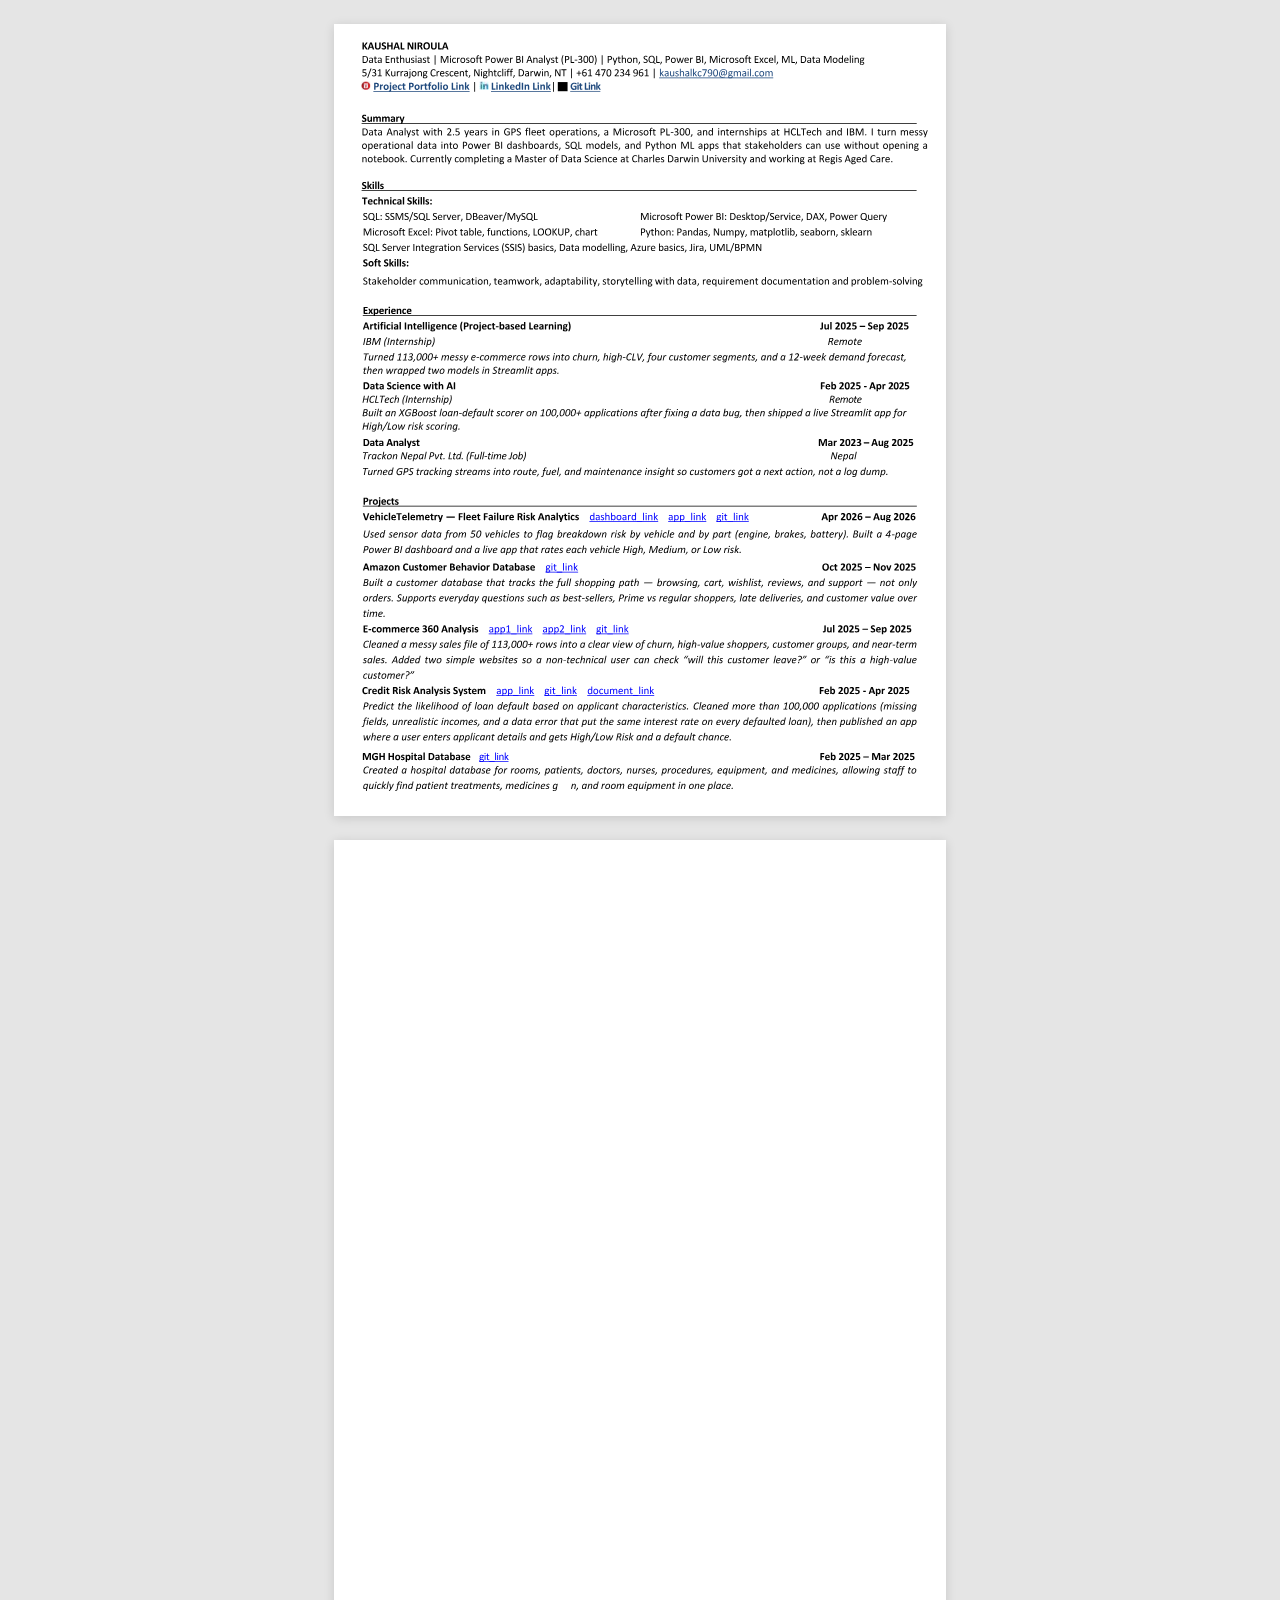
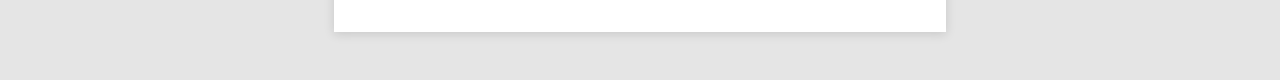
==== resume/index.html @ 9a641e56 "Publish resume as a self-contained HTML page" ====
<!doctype html>
<html lang="en"><head><meta charset="utf-8"><meta name="viewport" content="width=device-width, initial-scale=1"><title>Kaushal Niroula ? Resume</title>
<style>
*{box-sizing:border-box}html,body{margin:0;padding:0}body{background:#e5e5e5}.resume{padding:24px 0}.page{position:relative;width:612px;max-width:100%;margin:0 auto 24px;background:white;box-shadow:0 2px 10px #0002;line-height:0}.page svg{display:block;width:100%;height:auto}.pdf-link{position:absolute;display:block}.pdf-link:focus-visible{outline:2px solid #1367d1;background:#1367d122}
@media(max-width:612px){.resume{padding:0}.page{margin-bottom:12px;box-shadow:none}}
@page{size:letter;margin:0}@media print{body{background:white}.resume{padding:0}.page{width:8.5in;max-width:none;height:11in;margin:0;box-shadow:none;break-after:page;page-break-after:always}.page:last-child{break-after:auto;page-break-after:auto}}
</style></head><body><main class="resume" aria-label="Kaushal Niroula resume"><section class="page" aria-label="Resume page 1"><svg xmlns="http://www.w3.org/2000/svg" xmlns:xlink="http://www.w3.org/1999/xlink" xmlns:inkscape="http://www.inkscape.org/namespaces/inkscape" version="1.1" width="612" height="792" viewBox="0 0 612 792">
<defs>
<clipPath id="p0-clip_1">
<path transform="matrix(1,0,0,-1,0,792)" d="M.00000912 0H612V792H.00000912Z" clip-rule="evenodd"/>
</clipPath>
<path id="p0-font_2_60" d="M.53027346 .019042969C.53027346 .015462239 .52937826 .012288411 .5275879 .009521484 .52579757 .006754557 .5223796 .0044759118 .517334 .0026855469 .5122884 .0008951823 .5053711-.00048828127 .49658204-.0014648438 .48779298-.0024414063 .47672526-.0029296876 .4633789-.0029296876 .44222007-.0029296876 .42700196-.0021158856 .4177246-.00048828127 .40844728 .0011393229 .40177409 .0035807293 .39770509 .0068359377 .39363609 .0100911459 .39046226 .0139973959 .3881836 .018554688L.19726563 .31835938V.018554688C.19726563 .014973958 .19628906 .011881511 .19433594 .009277344 .19238281 .0066731774 .18896485 .0044759118 .18408203 .0026855469 .17919922 .0008951823 .1726888-.00048828127 .16455078-.0014648438 .15641277-.0024414063 .1459961-.0029296876 .13330078-.0029296876 .12093099-.0029296876 .1105957-.0024414063 .10229492-.0014648438 .09399414-.00048828127 .087402347 .0008951823 .08251953 .0026855469 .07763672 .0044759118 .07413737 .0066731774 .072021488 .009277344 .0699056 .011881511 .068847659 .014973958 .068847659 .018554688V.61376956C.068847659 .6173503 .0699056 .6204427 .072021488 .6230469 .07413737 .62565109 .07763672 .6277669 .08251953 .62939456 .087402347 .63102218 .09399414 .6323242 .10229492 .6333008 .1105957 .63427737 .12093099 .6347656 .13330078 .6347656 .1459961 .6347656 .15641277 .63427737 .16455078 .6333008 .1726888 .6323242 .17919922 .63102218 .18408203 .62939456 .18896485 .6277669 .19238281 .62565109 .19433594 .6230469 .19628906 .6204427 .19726563 .6173503 .19726563 .61376956V.34472657L.38232423 .61328127C.38460288 .617513 .38736979 .6210124 .390625 .6237793 .39388023 .6265462 .39811198 .62874349 .4033203 .6303711 .40852867 .6319987 .4152018 .633138 .42333985 .63378909 .43147788 .6344401 .44189454 .6347656 .45458985 .6347656 .4676107 .6347656 .47835288 .63427737 .4868164 .6333008 .49527995 .6323242 .5020345 .63094076 .5070801 .6291504 .5121257 .62736007 .515625 .6251628 .5175781 .6225586 .51953127 .6199544 .5205078 .6170247 .5205078 .61376956 .5205078 .60823568 .51904299 .60253909 .5161133 .5966797 .5131836 .5908203 .5076497 .58154299 .49951173 .56884768L.32617188 .34179688 .5151367 .056152345C.52229818 .04280599 .5266113 .033935548 .5280762 .029541016 .529541 .025146485 .53027346 .021647135 .53027346 .019042969Z"/>
<path id="p0-font_2_4" d="M.5864258 .047851564C.59033206 .036132814 .59277346 .026855469 .59375 .020019532 .59472659 .013183594 .5934245 .008056641 .58984377 .004638672 .586263 .0012207031 .57991537-.0008951823 .5708008-.0017089844 .5616862-.0025227864 .5491536-.0029296876 .5332031-.0029296876 .51660159-.0029296876 .5036621-.0026855469 .49438478-.0021972657 .48510743-.0017089844 .47802735-.0007324219 .47314454 .0007324219 .46826173 .0021972657 .46484376 .004231771 .46289063 .0068359377 .4609375 .0094401049 .4593099 .012858073 .4580078 .017089844L.41552735 .14453125H.17822266L.1381836 .020507813C.13688152 .015950522 .13517253 .012125651 .13305664 .009033203 .13094075 .0059407555 .12752278 .0034993489 .122802738 .0017089844 .11808268-.00008138021 .11140951-.0013020834 .1027832-.001953125 .0941569-.0026041668 .082845058-.0029296876 .068847659-.0029296876 .0538737-.0029296876 .04215495-.0024414063 .033691408-.0014648438 .025227866-.00048828127 .01936849 .0018717448 .016113282 .0056152346 .012858073 .009358724 .01171875 .0146484379 .0126953129 .021484375 .013671875 .028320313 .016113282 .037434896 .020019532 .048828126L.21484375 .609375C.21679688 .6149089 .21907552 .61938479 .22167969 .62280276 .22428386 .6262207 .22843425 .6288249 .23413086 .63061526 .23982747 .6324056 .24772136 .6335449 .2578125 .6340332 .26790367 .6345215 .28125 .6347656 .29785157 .6347656 .31705729 .6347656 .33235679 .6345215 .34375 .6340332 .35514323 .6335449 .36401368 .6324056 .37036134 .63061526 .37670899 .6288249 .38126628 .62613937 .3840332 .6225586 .38680015 .61897787 .38916017 .61409506 .39111329 .60791018L.5864258 .047851564M.29638673 .51168826H.29589845L.20654297 .24316406H.3857422L.29638673 .51168826Z"/>
<path id="p0-font_2_104" d="M.58447268 .23504639C.58447268 .19627889 .57877609 .1615855 .5673828 .13096619 .55598959 .100346889 .5392253 .07444763 .51708987 .053268434 .49495445 .032099409 .4676107 .015975953 .4350586 .0048980715 .4025065-.0061798098 .36507163-.01171875 .3227539-.01171875 .28304038-.01171875 .24739583-.006754557 .21582031 .0031738282 .1842448 .013112386 .15755208 .028177897 .13574219 .04837036 .11393229 .068573 .09724935 .09373983 .08569336 .12387085 .07413737 .15401204 .068359378 .1892802 .068359378 .2296753V.61424258C.068359378 .61749777 .06933594 .6204274 .07128906 .6230316 .07324219 .62564596 .07674154 .6277669 .08178711 .62939456 .08683268 .63102218 .09342448 .6323242 .1015625 .6333008 .10970052 .63427737 .12011719 .6347656 .1328125 .6347656 .1451823 .6347656 .1554362 .63427737 .16357422 .6333008 .17171224 .6323242 .17822266 .63102218 .18310547 .62939456 .18798828 .6277669 .19148763 .62564596 .19360352 .6230316 .1957194 .6204274 .19677735 .61749777 .19677735 .61424258V.24085999C.19677735 .21576436 .1998698 .19401042 .20605469 .17559815 .21223958 .15719605 .22111003 .14196778 .23266602 .12991333 .244222 .11785889 .25805665 .10881551 .27416993 .1027832 .2902832 .09676107 .30826823 .09375 .328125 .09375 .34830729 .09375 .3663737 .096842449 .38232423 .103027347 .39827476 .10922241 .41178385 .118265789 .42285157 .13015747 .43391929 .14204915 .4424642 .15670777 .44848634 .1741333 .45450846 .19156902 .45751954 .21136475 .45751954 .23352051V.61424258C.45751954 .61749777 .4584961 .6204274 .46044923 .6230316 .46240235 .62564596 .4658203 .6277669 .47070313 .62939456 .47558595 .63102218 .48217774 .6323242 .49047853 .6333008 .4987793 .63427737 .50911459 .6347656 .5214844 .6347656 .5338542 .6347656 .5440267 .63427737 .55200198 .6333008 .55997726 .6323242 .56640627 .63102218 .57128909 .62939456 .5761719 .6277669 .57958987 .62564596 .58154299 .6230316 .5834961 .6204274 .58447268 .61749777 .58447268 .61424258V.23504639Z"/>
<path id="p0-font_2_94" d="M.44335938 .18927002C.44335938 .15601604 .43717448 .12683614 .4248047 .10173035 .4124349 .07662455 .39567057 .05567932 .37451173 .038894655 .35335288 .022109986 .32861329 .009475708 .30029298 .0009918213 .27197267-.007481893 .24169922-.01171875 .20947266-.01171875 .18766277-.01171875 .1673991-.0099436449 .14868164-.0063934328 .12996419-.002843221 .11344401 .0014292399 .099121097 .00642395 .08479818 .011428833 .07283529 .01667277 .06323242 .022155762 .05362956 .027638754 .04671224 .03247579 .04248047 .03666687 .0382487 .040868123 .03523763 .046976728 .033447267 .054992677 .031656904 .06300863 .030761719 .074539188 .030761719 .08958435 .030761719 .09972636 .03108724 .10823059 .03173828 .115097049 .032389326 .1219635 .033447267 .12752278 .03491211 .1317749 .036376954 .13602703 .038330079 .13905335 .040771486 .14085388 .04321289 .14265442 .0460612 .14355469 .049316408 .14355469 .0538737 .14355469 .060302736 .14086914 .068603519 .13549805 .0769043 .13012696 .0875651 .124186199 .10058594 .11767578 .11360677 .11116537 .12915039 .10522461 .1472168 .099853519 .1652832 .09448242 .18619792 .091796878 .20996094 .091796878 .22558594 .091796878 .23958333 .093673709 .25195313 .09742737 .2643229 .1011912 .27482096 .10650126 .28344728 .113357547 .29207359 .12021383 .29866538 .1287028 .30322267 .13882447 .30777995 .1489563 .3100586 .16022747 .3100586 .17263794 .3100586 .1869812 .30615235 .19928487 .29833985 .20954895 .29052735 .2198232 .28035484 .22895305 .26782228 .23693848 .2552897 .2449239 .24104817 .25242106 .22509766 .25942994 .20914714 .26644898 .19270833 .27386985 .17578125 .2816925 .15885417 .28951518 .14241536 .29839579 .12646485 .30833436 .11051432 .31828309 .09627279 .33018495 .083740238 .34403993 .07120768 .3578949 .061035158 .37427268 .053222658 .39317323 .045410158 .41208396 .041503908 .43474327 .041503908 .46115113 .041503908 .49147544 .04711914 .51812747 .05834961 .5411072 .06958008 .5640869 .0847168 .58315536 .103759769 .5983124 .122802738 .6134796 .14526367 .6248118 .17114258 .63230898 .19702149 .6398061 .22444661 .6435547 .25341798 .6435547 .26839195 .6435547 .28336589 .64241537 .29833985 .6401367 .3133138 .6378581 .3273112 .6347656 .34033204 .6308594 .35335288 .6269531 .36490885 .6225586 .375 .6176758 .38509117 .61279299 .3917643 .60872396 .39501954 .60546877 .39827476 .60221359 .40047203 .5994415 .40161134 .5971527 .40275065 .5948639 .4037272 .5918376 .40454103 .58807376 .40535484 .5843099 .40592448 .5795644 .40625 .5738373 .40657554 .5681203 .40673829 .5610097 .40673829 .5525055 .40673829 .5430145 .40649415 .5349986 .40600587 .52845767 .40551759 .5219167 .40470378 .5165202 .40356446 .51226809 .40242515 .50801596 .40079753 .50490829 .39868165 .50294497 .39656578 .5009816 .39371745 .5 .39013673 .5 .386556 .5 .38085938 .5022786 .37304688 .50683596 .36523438 .51139327 .3556315 .5163574 .34423829 .5217285 .33284507 .5270996 .31966148 .5319824 .3046875 .53637698 .28971354 .5407715 .27327476 .54296877 .2553711 .54296877 .2413737 .54296877 .22916667 .54126486 .21875 .53785708 .20833333 .5344493 .19962566 .52974447 .19262696 .5237427 .18562825 .51775106 .18041992 .51053878 .17700196 .5021057 .17358399 .4936727 .171875 .48475138 .171875 .4753418 .171875 .46132408 .17569988 .44917808 .18334961 .4389038 .19099935 .42863975 .20125325 .41951499 .21411133 .41152955 .2269694 .4035441 .24153646 .39604188 .2578125 .38902284 .27408854 .38201396 .2906901 .37459819 .3076172 .3667755 .32454429 .35895286 .34114585 .35006715 .35742188 .3401184 .3736979 .33017985 .3881836 .31828309 .4008789 .3044281 .41357423 .29057313 .42382813 .27427165 .43164063 .25552369 .43945313 .23678589 .44335938 .21470134 .44335938 .18927002Z"/>
<path id="p0-font_2_44" d="M.5620117 .017578125C.5620117 .014322917 .5609538 .0113932299 .5588379 .0087890629 .556722 .006184896 .55322268 .0040690104 .54833987 .0024414063 .54345706 .00081380209 .5369466-.00048828127 .5288086-.0014648438 .5206706-.0024414063 .5104167-.0029296876 .49804688-.0029296876 .48535157-.0029296876 .47485353-.0024414063 .46655274-.0014648438 .45825196-.00048828127 .45174156 .00081380209 .44702149 .0024414063 .44230143 .004079183 .43888346 .006200155 .43676759 .008804321 .4346517 .01141866 .43359376 .014353435 .43359376 .017608643V.2734375H.19726563V.017608643C.19726563 .014353435 .19628906 .01141866 .19433594 .008804321 .19238281 .006200155 .18896485 .004079183 .18408203 .0024414063 .17919922 .00081380209 .1726888-.00048828127 .16455078-.0014648438 .15641277-.0024414063 .1459961-.0029296876 .13330078-.0029296876 .12093099-.0029296876 .1105957-.0024414063 .10229492-.0014648438 .09399414-.00048828127 .087402347 .00081380209 .08251953 .0024414063 .07763672 .0040690104 .07413737 .006184896 .072021488 .0087890629 .0699056 .0113932299 .068847659 .014322917 .068847659 .017578125V.6142578C.068847659 .617513 .0699056 .6204427 .072021488 .6230469 .07413737 .62565109 .07763672 .6277669 .08251953 .62939456 .087402347 .63102218 .09399414 .6323242 .10229492 .6333008 .1105957 .63427737 .12093099 .6347656 .13330078 .6347656 .1459961 .6347656 .15641277 .63427737 .16455078 .6333008 .1726888 .6323242 .17919922 .63102218 .18408203 .62939456 .18896485 .6277771 .19238281 .6256663 .19433594 .62306216 .19628906 .62046816 .19726563 .61754867 .19726563 .6143036V.3828125H.43359376V.6143036C.43359376 .61754867 .4346517 .62046816 .43676759 .62306216 .43888346 .6256663 .44230143 .6277771 .44702149 .62939456 .45174156 .63102218 .45825196 .6323242 .46655274 .6333008 .47485353 .63427737 .48535157 .6347656 .49804688 .6347656 .5104167 .6347656 .5206706 .63427737 .5288086 .6333008 .5369466 .6323242 .54345706 .63102218 .54833987 .62939456 .55322268 .6277669 .556722 .62565109 .5588379 .6230469 .5609538 .6204427 .5620117 .617513 .5620117 .6142578V.017578125Z"/>
<path id="p0-font_2_62" d="M.41601563 .053955079C.41601563 .04414876 .41560874 .035893758 .41479493 .029190064 .4139811 .022486369 .4127604 .016927084 .4111328 .012512207 .40950523 .008097331 .4074707 .0049082438 .4050293 .0029449464 .4025879 .0009816488 .3997396 0 .39648438 0H.106933597C.096191409 0 .0871582 .0031738282 .079833988 .009521484 .072509769 .01586914 .068847659 .026204428 .068847659 .040527345V.6142578C.068847659 .617513 .0699056 .6204427 .072021488 .6230469 .07413737 .62565109 .07763672 .6277669 .08251953 .62939456 .087402347 .63102218 .09399414 .6323242 .10229492 .6333008 .1105957 .63427737 .12093099 .6347656 .13330078 .6347656 .1459961 .6347656 .15641277 .63427737 .16455078 .6333008 .1726888 .6323242 .17919922 .63102218 .18408203 .62939456 .18896485 .6277669 .19246419 .62565109 .19458008 .6230469 .19669597 .6204529 .1977539 .61752828 .1977539 .6142731V.10644531H.39648438C.3997396 .10644531 .4025879 .105545047 .4050293 .10374451 .4074707 .10194397 .40950523 .09899902 .4111328 .09490967 .4127604 .09083048 .4139811 .08543905 .41479493 .07873535 .41560874 .072031658 .41601563 .06377157 .41601563 .053955079Z"/>
<path id="p0-font_2_3" d=""/>
<path id="p0-font_2_69" d="M.58984377 .044921876C.58984377 .037434896 .5885417 .030761719 .5859375 .024902344 .5833333 .019042969 .579834 .014160156 .57543948 .010253906 .5710449 .0063476564 .5658366 .0034993489 .55981448 .0017089844 .5537923-.00008138021 .5476888-.0009765625 .5415039-.0009765625H.4868164C.4754232-.0009765625 .46557618 .00016276042 .4572754 .0024414063 .4489746 .0047200524 .44132487 .008870442 .43432618 .014892578 .42732749 .020914713 .4205729 .029052735 .4140625 .03930664 .4075521 .049560548 .40022788 .06280009 .39208985 .07902527L.23486328 .3741455C.2257487 .39170329 .21647136 .41064454 .20703125 .43096925 .19759114 .45129396 .18912761 .47104899 .18164063 .49023438H.18066406C.18196614 .46681724 .1829427 .44348146 .18359375 .42022706 .1842448 .39698283 .18457031 .3730011 .18457031 .34828187V.018051148C.18457031 .014795939 .18367513 .011866252 .18188477 .009262085 .1800944 .0066579186 .17700196 .004460653 .17260742 .002670288 .16821289 .000890096 .16227214-.00048828127 .15478516-.0014648438 .14729817-.0024414063 .13769531-.0029296876 .12597656-.0029296876 .114583339-.0029296876 .10514323-.0024414063 .09765625-.0014648438 .09016927-.00048828127 .0843099 .0008951823 .080078128 .0026855469 .07584635 .0044759118 .072916667 .0066731774 .07128906 .009277344 .06966146 .011881511 .068847659 .014811198 .068847659 .018066407V.5859375C.068847659 .601237 .07332357 .6127116 .08227539 .6203613 .09122721 .62801107 .10221354 .63183596 .115234378 .63183596H.18408203C.19645183 .63183596 .20686849 .630778 .21533203 .6286621 .22379558 .6265462 .23136394 .6230469 .23803711 .61816409 .24471028 .61328127 .25097657 .6065267 .25683595 .5979004 .2626953 .5892741 .26871745 .57863876 .27490235 .56599429L.39794923 .33528138C.4051107 .32129417 .41219078 .30755107 .41918946 .29405213 .42618815 .28056336 .43294273 .2670695 .43945313 .25357057 .44596354 .24008179 .4523112 .22683208 .4584961 .21382141 .464681 .20082093 .47070313 .18781536 .4765625 .17480469H.47705079C.47607423 .1975708 .4753418 .2213084 .47485353 .24601746 .47436524 .27072654 .4741211 .29430137 .4741211 .31674195V.6128082C.4741211 .6160634 .47509767 .6189931 .47705079 .6215973 .4790039 .6242015 .48225913 .62647506 .4868164 .62841799 .4913737 .6303711 .49739585 .6317546 .5048828 .63256838 .5123698 .63338217 .52197268 .63378909 .5336914 .63378909 .5447591 .63378909 .55403646 .63338217 .56152346 .63256838 .56901046 .6317546 .5747884 .6303711 .5788574 .62841799 .58292648 .62646487 .5857747 .6241862 .58740237 .62158206 .58902999 .61897787 .58984377 .61604818 .58984377 .61279299V.044921876Z"/>
<path id="p0-font_2_47" d="M.1977539 .017578125C.1977539 .014322917 .19669597 .0113932299 .19458008 .0087890629 .19246419 .006184896 .18896485 .0040690104 .18408203 .0024414063 .17919922 .00081380209 .1726888-.00048828127 .16455078-.0014648438 .15641277-.0024414063 .1459961-.0029296876 .13330078-.0029296876 .12093099-.0029296876 .1105957-.0024414063 .10229492-.0014648438 .09399414-.00048828127 .087402347 .00081380209 .08251953 .0024414063 .07763672 .0040690104 .07413737 .006184896 .072021488 .0087890629 .0699056 .0113932299 .068847659 .014322917 .068847659 .017578125V.6142578C.068847659 .617513 .0699056 .6204427 .072021488 .6230469 .07413737 .62565109 .0777181 .6277669 .08276367 .62939456 .08780924 .63102218 .09440104 .6323242 .10253906 .6333008 .110677089 .63427737 .12093099 .6347656 .13330078 .6347656 .1459961 .6347656 .15641277 .63427737 .16455078 .6333008 .1726888 .6323242 .17919922 .63102218 .18408203 .62939456 .18896485 .6277669 .19246419 .62565109 .19458008 .6230469 .19669597 .6204427 .1977539 .617513 .1977539 .6142578V.017578125Z"/>
<path id="p0-font_2_90" d="M.53759768 .016586304C.53759768 .013005574 .5369466 .009994507 .53564456 .0075531008 .53434249 .0051218669 .53125 .003092448 .5263672 .0014648438 .5214844-.00016276042 .51432296-.0013020834 .5048828-.001953125 .49544273-.0026041668 .48258464-.0029296876 .4663086-.0029296876 .45263673-.0029296876 .44173179-.0026041668 .43359376-.001953125 .42545573-.0013020834 .4190267-.00008646647 .41430665 .0016937256 .40958659 .00348409 .40625 .00575765 .40429688 .008514404 .40234376 .011281331 .40071617 .014612834 .39941407 .018508912L.34277345 .1593628C.3359375 .17528279 .3292643 .18941753 .3227539 .20176697 .3162435 .21411641 .30900065 .22443135 .3010254 .23271179 .29305015 .2410024 .28385417 .2472585 .2734375 .2514801 .26302085 .2557017 .25097657 .2578125 .23730469 .2578125H.19726563V.017532349C.19726563 .0142873129 .19620769 .011362712 .1940918 .008758545 .1919759 .006164551 .18847656 .0040537517 .18359375 .0024261475 .17871094 .0008087158 .17220052-.00048828127 .1640625-.0014648438 .15592449-.0024414063 .14550781-.0029296876 .1328125-.0029296876 .12044271-.0029296876 .11010742-.0024414063 .10180664-.0014648438 .09350586-.00048828127 .08691406 .00081380209 .08203125 .0024414063 .07714844 .0040690104 .07373047 .006184896 .071777347 .0087890629 .06982422 .0113932299 .068847659 .014322917 .068847659 .017578125V.5913086C.068847659 .60563156 .072509769 .6159668 .079833988 .62231448 .0871582 .6286621 .096191409 .63183596 .106933597 .63183596H.2705078C.28710938 .63183596 .30078126 .63151046 .31152345 .6308594 .32226563 .6302083 .33203126 .62939456 .3408203 .62841799 .36621095 .6248271 .38907878 .618632 .40942384 .60983279 .4297689 .6010437 .44702149 .5895589 .46118165 .5753784 .4753418 .56120809 .48616538 .5444285 .49365235 .5250397 .50113937 .505661 .5048828 .48342896 .5048828 .4583435 .5048828 .4371643 .50219729 .41785685 .49682618 .40042115 .49145509 .3829956 .4835612 .36743675 .47314454 .3537445 .46272788 .34006248 .44986979 .32817079 .4345703 .31806947 .41927085 .3079783 .40185548 .2998352 .38232423 .29364015 .3917643 .28908286 .40063478 .28355409 .40893556 .27705384 .41723634 .2705536 .42504884 .2626699 .43237306 .2534027 .43969728 .24413555 .4466146 .23356629 .453125 .22169495 .4596354 .20982361 .46598307 .19641114 .47216798 .18145752L.5253906 .05706787C.53027346 .044708253 .5335286 .035680135 .53515627 .02998352 .5367839 .02429708 .53759768 .019831339 .53759768 .016586304M.3720703 .44506837C.3720703 .46584068 .36735026 .48336793 .35791017 .49765016 .34847007 .51194259 .3330078 .52200827 .31152345 .5278473 .30501304 .5294749 .29760743 .5307719 .28930665 .5317383 .28100587 .53271487 .26953126 .5332031 .2548828 .5332031H.19726563V.3544922H.2626953C.28092448 .3544922 .296875 .35668437 .31054688 .36106874 .32421876 .3654531 .33561198 .37161765 .34472657 .37956239 .35384117 .3875173 .3606771 .39701335 .36523438 .40805055 .36979167 .41908775 .3720703 .431427 .3720703 .44506837Z"/>
<path id="p0-font_2_75" d="M.63720706 .32325746C.63720706 .2707672 .6306966 .223821 .6176758 .18241883 .60465499 .14101665 .58528646 .105885829 .5595703 .07702637 .5338542 .048177083 .5020345 .02617391 .46411134 .011016846 .42618815-.0041402184 .38232423-.01171875 .33251954-.01171875 .28336589-.01171875 .24047852-.005279541 .20385742 .007598877 .16723633 .020477295 .13671875 .04012044 .11230469 .06652832 .087890628 .092936199 .06958008 .12651062 .057373048 .16725159 .045166017 .20800273 .0390625 .2562561 .0390625 .31201173 .0390625 .3631897 .045572919 .40923564 .05859375 .45014955 .071614589 .49106346 .09098307 .52586367 .11669922 .5545502 .14241536 .5832469 .17423503 .6052551 .2121582 .62057498 .2500814 .6358948 .29410807 .6435547 .34423829 .6435547 .39208985 .6435547 .43432618 .63719686 .47094728 .6244812 .50756838 .61176559 .5381673 .5922038 .56274417 .5657959 .587321 .5393982 .6058757 .50606796 .6184082 .46580506 .63094076 .4255422 .63720706 .37802635 .63720706 .32325746M.5024414 .3166504C.5024414 .3498942 .49983726 .38012187 .4946289 .40733338 .48942057 .4345449 .48055015 .45784507 .46801759 .4772339 .45548503 .4966227 .4388021 .51161196 .41796876 .52220156 .3971354 .53279116 .37109376 .53808596 .33984376 .53808596 .30826823 .53808596 .28190104 .532135 .2607422 .52023318 .23958333 .5083415 .22249349 .49245707 .20947266 .47257997 .19645183 .45270286 .18725586 .42948405 .18188477 .40292359 .17651367 .37636314 .17382813 .34825645 .17382813 .31860353 .17382813 .28405763 .1764323 .25301615 .18164063 .22547913 .18684896 .1979421 .19563802 .17439778 .20800781 .15484619 .22037761 .1352946 .23697917 .12038676 .2578125 .11012268 .27864585 .099858608 .30485026 .09472656 .33642579 .09472656 .3680013 .09472656 .3943685 .100591029 .41552735 .11231995 .4366862 .124059047 .45377604 .1400299 .46679688 .16023255 .47981773 .18043518 .48901368 .20397949 .49438478 .23086548 .49975587 .25775147 .5024414 .28634645 .5024414 .3166504Z"/>
<clipPath id="p0-clip_3">
<path transform="matrix(1,0,0,-1,0,792)" d="M.00000912 0H612V792H.00000912Z" clip-rule="evenodd"/>
</clipPath>
<path id="p0-font_4_3" d=""/>
<clipPath id="p0-clip_5">
<path transform="matrix(1,0,0,-1,0,792)" d="M.00000912 0H612V792H.00000912Z" clip-rule="evenodd"/>
</clipPath>
<path id="p0-font_4_24" d="M.5698242 .3251953C.5698242 .2705078 .5628255 .22273763 .5488281 .18188477 .53483077 .1410319 .5144043 .107177738 .48754884 .080322269 .46069337 .053466798 .42773438 .033365888 .38867188 .020019532 .34960938 .0066731774 .3030599 0 .24902344 0H.115234378C.1077474 0 .10066732 .0025227864 .09399414 .0075683596 .08732096 .012613933 .083984378 .021484375 .083984378 .034179689V.59765627C.083984378 .61035159 .08732096 .619222 .09399414 .6242676 .10066732 .6293132 .1077474 .63183596 .115234378 .63183596H.25830079C.31298829 .63183596 .35921226 .62475588 .39697267 .6105957 .43473307 .59643557 .46638999 .5760905 .49194337 .54956057 .51749679 .5230306 .53686526 .4908854 .5500488 .453125 .5632324 .4153646 .5698242 .37272135 .5698242 .3251953M.4814453 .32177735C.4814453 .35595704 .47721354 .3877767 .46875 .41723634 .46028648 .44669596 .44702149 .47216798 .42895509 .49365235 .41088868 .5151367 .38802085 .53190109 .36035157 .5439453 .33268229 .55598959 .29703776 .5620117 .25341798 .5620117H.16796875V.0703125H.25439454C.29475913 .0703125 .32877604 .07535807 .3564453 .08544922 .3841146 .09554037 .40722657 .1110026 .42578126 .13183594 .44433595 .15266927 .45825196 .17879232 .4675293 .21020508 .47680665 .24161785 .4814453 .2788086 .4814453 .32177735Z"/>
<path id="p0-font_4_258" d="M.40576173 .01171875C.40576173 .0078125 .40445964 .0048828127 .40185548 .0029296876 .3992513 .0009765625 .39567057-.00048828127 .39111329-.0014648438 .386556-.0024414063 .3798828-.0029296876 .37109376-.0029296876 .36263023-.0029296876 .35587565-.0024414063 .35083009-.0014648438 .34578453-.00048828127 .3421224 .0009765625 .33984376 .0029296876 .3375651 .0048828127 .33642579 .0078125 .33642579 .01171875V.055664064C.31722007 .03515625 .29581706 .01912435 .2722168 .0075683596 .24861653-.0039876305 .22363281-.009765625 .19726563-.009765625 .17415364-.009765625 .15323894-.0067443849 .13452149-.0007019043 .11580404 .005340576 .099853519 .014078776 .08666992 .025512696 .07348633 .036946615 .06323242 .050989789 .055908204 .06764221 .048583986 .08430481 .044921876 .103256229 .044921876 .12449646 .044921876 .14931743 .04996745 .170873 .060058595 .18916321 .07014974 .20746358 .084635417 .22265625 .103515628 .23474121 .122395839 .24682617 .14550781 .2558899 .17285156 .26193238 .20019531 .26797486 .23095703 .2709961 .26513673 .2709961H.3256836V.3050537C.3256836 .32191978 .32389323 .33683778 .3203125 .34980775 .31673179 .36278788 .31095378 .37357585 .30297853 .38217164 .29500328 .39076744 .28466798 .3972524 .27197267 .4016266 .25927735 .40601097 .24365235 .40820313 .22509766 .40820313 .20524089 .40820313 .18741863 .40586854 .17163086 .40119935 .1558431 .39653016 .14200847 .39137779 .13012696 .3857422 .118245448 .3801066 .108317058 .37495423 .1003418 .37028504 .09236654 .36561585 .08642578 .36328126 .08251953 .36328126 .07991537 .36328126 .07763672 .36393229 .075683597 .36523438 .07373047 .36653648 .072021488 .3684896 .07055664 .37109376 .0690918 .3736979 .06803385 .37703453 .06738281 .38110353 .06673177 .38517253 .06640625 .38964845 .06640625 .39453126 .06640625 .40266929 .066975917 .4090983 .068115238 .41381837 .069254558 .41853843 .072021488 .4230143 .076416019 .4272461 .08081055 .43147788 .088378909 .43640647 .099121097 .44203187 .10986328 .44766746 .12223307 .45281474 .13623047 .45747376 .15022786 .46213279 .16552735 .46598817 .1821289 .46903993 .19873047 .47210185 .2154948 .4736328 .23242188 .4736328 .2639974 .4736328 .29085288 .4700521 .31298829 .46289063 .3351237 .45572917 .35302735 .4452311 .36669923 .43139649 .3803711 .41756187 .39029948 .40039063 .39648438 .3798828 .40266929 .359375 .40576173 .33544923 .40576173 .30810548V.01171875M.3256836 .21289063H.25683595C.23470052 .21289063 .2154948 .21100362 .19921875 .20722962 .1829427 .20346578 .1694336 .19790142 .1586914 .1905365 .14794922 .18317159 .14005535 .17432659 .13500977 .16400147 .12996419 .15368653 .1274414 .14181519 .1274414 .12838745 .1274414 .10545858 .13468425 .08719889 .14916992 .0736084 .1636556 .060017904 .18391927 .053222658 .20996094 .053222658 .2311198 .053222658 .25073243 .058624269 .26879884 .06942749 .28686524 .08024088 .3058268 .09678141 .3256836 .11904907V.21289063Z"/>
<path id="p0-font_4_410" d="M.30322267 .043945314C.30322267 .034505208 .30257163 .027018229 .30126954 .021484375 .29996745 .015950522 .2980143 .011881511 .29541017 .009277344 .292806 .0066731774 .28889976 .004231771 .2836914 .001953125 .27848307-.00032552085 .27254234-.0021972657 .26586915-.0036621094 .25919596-.005126953 .25211589-.0063476564 .2446289-.0073242189 .23714192-.008300781 .22965496-.0087890629 .22216797-.0087890629 .19938152-.0087890629 .17985027-.0057729089 .16357422 .0002593994 .14729817 .00630188 .13395183 .0154418949 .123535159 .027679444 .11311849 .039916994 .10555013 .055414838 .10083008 .07417297 .09611002 .092931117 .09375 .11503601 .09375 .14048767V.39794923H.032226564C.02734375 .39794923 .0234375 .40055339 .020507813 .40576173 .017578125 .41097007 .016113282 .4194336 .016113282 .43115235 .016113282 .43733726 .016520182 .44254557 .017333985 .44677735 .018147788 .45100913 .019205729 .45450846 .020507813 .4572754 .021809897 .46004234 .02351888 .46199546 .025634766 .46313478 .02775065 .46427409 .030110678 .46484376 .032714845 .46484376H.09375V.56933596C.09375 .57161459 .094319667 .57373049 .095458988 .5756836 .096598308 .5776367 .098714198 .5793457 .10180664 .58081057 .104899089 .5822754 .10904948 .5833333 .11425781 .5839844 .11946615 .58463546 .12597656 .58496096 .13378906 .58496096 .14192708 .58496096 .14860027 .58463546 .1538086 .5839844 .15901692 .5833333 .16308594 .5822754 .16601563 .58081057 .16894531 .5793457 .1710612 .5776367 .17236328 .5756836 .17366536 .57373049 .1743164 .57161459 .1743164 .56933596V.46484376H.28710938C.28971354 .46484376 .2919922 .46427409 .2939453 .46313478 .29589845 .46199546 .29760743 .46004234 .29907228 .4572754 .3005371 .45450846 .30159507 .45100913 .3022461 .44677735 .30289714 .44254557 .30322267 .43733726 .30322267 .43115235 .30322267 .4194336 .3017578 .41097007 .29882813 .40576173 .29589845 .40055339 .2919922 .39794923 .28710938 .39794923H.1743164V.15211487C.1743164 .12176005 .17879232 .09882609 .18774414 .08331299 .19669597 .06781006 .21272786 .060058595 .23583985 .060058595 .24332683 .060058595 .25 .060791017 .25585938 .06225586 .26171876 .0637207 .2669271 .06526693 .27148438 .06689453 .27604167 .06852213 .2799479 .07006836 .28320313 .0715332 .28645835 .07299805 .28938804 .07373047 .2919922 .07373047 .29361979 .07373047 .29516603 .07332357 .29663087 .072509769 .2980957 .07169596 .29923503 .07014974 .30004884 .067871097 .30086265 .065592449 .30159507 .0625 .3022461 .05859375 .30289714 .0546875 .30322267 .049804689 .30322267 .043945314Z"/>
<clipPath id="p0-clip_6">
<path transform="matrix(1,0,0,-1,0,792)" d="M.00000912 0H612V792H.00000912Z" clip-rule="evenodd"/>
</clipPath>
<path id="p0-font_4_28" d="M.43554688 .03466797C.43554688 .028808594 .43522135 .02368164 .4345703 .01928711 .43391929 .014892578 .43277995 .011230469 .43115235 .008300781 .42952476 .0053710939 .42765299 .0032552083 .4255371 .001953125 .42342124 .0006510417 .4210612 0 .41845704 0H.115234378C.1077474 0 .10066732 .0025227864 .09399414 .0075683596 .08732096 .012613933 .083984378 .021484375 .083984378 .034179689V.59765627C.083984378 .61035159 .08732096 .619222 .09399414 .6242676 .10066732 .6293132 .1077474 .63183596 .115234378 .63183596H.41503907C.41764323 .63183596 .42000328 .6311849 .42211915 .6298828 .42423503 .62858077 .425944 .62646487 .4272461 .62353518 .4285482 .62060549 .4296061 .61694338 .43041993 .6125488 .43123374 .6081543 .43164063 .60270187 .43164063 .5961914 .43164063 .59033206 .43123374 .5852051 .43041993 .58081057 .4296061 .576416 .4285482 .57283529 .4272461 .57006838 .425944 .56730148 .42423503 .5652669 .42211915 .56396487 .42000328 .5626628 .41764323 .5620117 .41503907 .5620117H.16796875V.36376954H.3798828C.38248698 .36376954 .38484703 .3630371 .3869629 .36157228 .38907878 .36010743 .39086915 .3580729 .39233399 .35546876 .39379884 .3528646 .39485679 .34928385 .3955078 .34472657 .39615885 .34016929 .39648438 .3347982 .39648438 .32861329 .39648438 .3227539 .39615885 .31770835 .3955078 .31347657 .39485679 .30924479 .39379884 .3058268 .39233399 .30322267 .39086915 .3006185 .38907878 .29874674 .3869629 .29760743 .38484703 .2964681 .38248698 .29589845 .3798828 .29589845H.16796875V.06982422H.41845704C.4210612 .06982422 .42342124 .06917318 .4255371 .067871097 .42765299 .06656901 .42952476 .06453451 .43115235 .061767579 .43277995 .059000654 .43391929 .055419923 .4345703 .05102539 .43522135 .04663086 .43554688 .041178388 .43554688 .03466797Z"/>
<path id="p0-font_4_374" d="M.453125 .012207031C.453125 .009602864 .45247398 .007405599 .45117188 .0056152346 .44986979 .0038248699 .4477539 .0022786458 .44482423 .0009765625 .44189454-.00032552085 .43782554-.0013020834 .4326172-.001953125 .42740885-.0026041668 .42089845-.0029296876 .41308595-.0029296876 .4049479-.0029296876 .39827476-.0026041668 .3930664-.001953125 .38785807-.0013020834 .38378907-.00032552085 .38085938 .0009765625 .3779297 .0022786458 .3758138 .0038248699 .37451173 .0056152346 .37320964 .007405599 .3725586 .009602864 .3725586 .012207031V.26953126C.3725586 .29459635 .37060548 .31477867 .36669923 .33007813 .36279298 .3453776 .35709635 .3585612 .34960938 .3696289 .3421224 .38069663 .33243815 .38916017 .32055665 .39501954 .30867515 .4008789 .29492188 .4038086 .27929688 .4038086 .2591146 .4038086 .2389323 .39664714 .21875 .38232423 .1985677 .3680013 .17740886 .34700523 .15527344 .31933595V.012207031C.15527344 .009602864 .15462239 .007405599 .15332031 .0056152346 .15201824 .0038248699 .14990235 .0022786458 .14697266 .0009765625 .14404297-.00032552085 .13997396-.0013020834 .13476563-.001953125 .1295573-.0026041668 .12288412-.0029296876 .114746097-.0029296876 .106933597-.0029296876 .10042318-.0026041668 .095214847-.001953125 .09000651-.0013020834 .08585612-.00032552085 .08276367 .0009765625 .07967123 .0022786458 .077555339 .0038248699 .076416019 .0056152346 .075276698 .007405599 .07470703 .009602864 .07470703 .012207031V.45166017C.07470703 .4542643 .07519531 .45646159 .076171878 .45825196 .07714844 .46004234 .07910156 .46166993 .08203125 .46313478 .08496094 .4645996 .08870443 .46557618 .09326172 .46606446 .09781901 .46655274 .10384115 .46679688 .111328128 .46679688 .118489589 .46679688 .124430339 .46655274 .12915039 .46606446 .13387044 .46557618 .13753255 .4645996 .14013672 .46313478 .14274089 .46166993 .14461263 .46004234 .14575196 .45825196 .14689128 .45646159 .14746094 .4542643 .14746094 .45166017V.3935547C.17220052 .42122398 .19685872 .44148765 .22143555 .4543457 .24601238 .46720378 .27083335 .4736328 .29589845 .4736328 .3251953 .4736328 .34985353 .4686686 .36987306 .45874024 .38989259 .44881187 .40608726 .43554688 .41845704 .4189453 .4308268 .40234376 .43969728 .3828939 .44506837 .3605957 .45043946 .33829753 .453125 .31152345 .453125 .28027345V.012207031Z"/>
<path id="p0-font_4_346" d="M.453125 .012207031C.453125 .009602864 .45247398 .007405599 .45117188 .0056152346 .44986979 .0038248699 .4477539 .0022786458 .44482423 .0009765625 .44189454-.00032552085 .43782554-.0013020834 .4326172-.001953125 .42740885-.0026041668 .42089845-.0029296876 .41308595-.0029296876 .4049479-.0029296876 .39827476-.0026041668 .3930664-.001953125 .38785807-.0013020834 .38378907-.00032552085 .38085938 .0009765625 .3779297 .0022786458 .3758138 .0038248699 .37451173 .0056152346 .37320964 .007405599 .3725586 .009602864 .3725586 .012207031V.26953126C.3725586 .29459635 .37060548 .31477867 .36669923 .33007813 .36279298 .3453776 .35709635 .3585612 .34960938 .3696289 .3421224 .38069663 .33243815 .38916017 .32055665 .39501954 .30867515 .4008789 .29492188 .4038086 .27929688 .4038086 .2591146 .4038086 .2389323 .39664714 .21875 .38232423 .1985677 .3680013 .17740886 .34700523 .15527344 .31933595V.012207031C.15527344 .009602864 .15462239 .007405599 .15332031 .0056152346 .15201824 .0038248699 .14990235 .0022786458 .14697266 .0009765625 .14404297-.00032552085 .13997396-.0013020834 .13476563-.001953125 .1295573-.0026041668 .12288412-.0029296876 .114746097-.0029296876 .106933597-.0029296876 .10042318-.0026041668 .095214847-.001953125 .09000651-.0013020834 .08585612-.00032552085 .08276367 .0009765625 .07967123 .0022786458 .077555339 .0038248699 .076416019 .0056152346 .075276698 .0074157717 .07470703 .009618123 .07470703 .01222229V.6650238C.07470703 .667628 .075276698 .6699066 .076416019 .67185977 .077555339 .67382308 .07967123 .67545577 .08276367 .6767578 .08585612 .6780599 .09000651 .67903646 .095214847 .6796875 .10042318 .68033859 .106933597 .68066409 .114746097 .68066409 .12288412 .68066409 .1295573 .68033859 .13476563 .6796875 .13997396 .67903646 .14404297 .6780548 .14697266 .67674258 .14990235 .6754405 .15201824 .67381289 .15332031 .67185977 .15462239 .6699066 .15527344 .66762289 .15527344 .66500857V.4013672C.17838542 .42578126 .20166016 .44392906 .22509766 .45581056 .24853516 .46769206 .2721354 .4736328 .29589845 .4736328 .3251953 .4736328 .34985353 .4686686 .36987306 .45874024 .38989259 .44881187 .40608726 .43554688 .41845704 .4189453 .4308268 .40234376 .43969728 .3828939 .44506837 .3605957 .45043946 .33829753 .453125 .3113607 .453125 .27978517V.012207031Z"/>
<path id="p0-font_4_437" d="M.45117188 .012207031C.45117188 .009602864 .4506022 .007405599 .4494629 .0056152346 .44832359 .0038248699 .44628907 .0022786458 .44335938 .0009765625 .4404297-.00032552085 .43660484-.0013020834 .43188478-.001953125 .4271647-.0026041668 .42138673-.0029296876 .41455079-.0029296876 .4070638-.0029296876 .4009603-.0026041668 .39624024-.001953125 .39152018-.0013020834 .3877767-.00032552085 .38500978 .0009765625 .38224284 .0022786458 .3803711 .0038248699 .37939454 .0056152346 .37841798 .007405599 .3779297 .009602864 .3779297 .012207031V.0703125C.3528646 .042470296 .328125 .022160849 .30371095 .009384155 .27929688-.003382365 .25455729-.009765625 .22949219-.009765625 .20019531-.009765625 .17553711-.004877726 .15551758 .0048980715 .13549805 .014673869 .11930338 .027949015 .106933597 .04472351 .094563808 .06150818 .08569336 .081059779 .080322269 .103378299 .07495117 .12570699 .072265628 .15283711 .072265628 .18476868V.4516449C.072265628 .45424906 .07283529 .45644633 .07397461 .4582367 .07511393 .46003724 .077311199 .46166993 .080566409 .46313478 .08382162 .4645996 .08805338 .46557618 .09326172 .46606446 .098470058 .46655274 .10498047 .46679688 .11279297 .46679688 .12060547 .46679688 .12711589 .46655274 .13232422 .46606446 .13753255 .46557618 .14168294 .4645996 .14477539 .46313478 .14786785 .46166993 .15006511 .46003724 .15136719 .4582367 .15266927 .45644633 .15332031 .45424906 .15332031 .4516449V.19548035C.15332031 .16973369 .15519206 .14911907 .15893555 .13363648 .16267903 .11815389 .16837566 .10494995 .17602539 .09402466 .18367513 .083109539 .19335938 .074635829 .20507813 .068603519 .21679688 .06258138 .23046875 .059570314 .24609375 .059570314 .26627604 .059570314 .28637696 .06677246 .30639649 .08117676 .32641603 .095581058 .34765626 .11669922 .3701172 .14453125V.45166017C.3701172 .4542643 .37068687 .45646159 .37182618 .45825196 .37296549 .46004234 .37516276 .46166993 .37841798 .46313478 .3816732 .4645996 .38582359 .46557618 .39086915 .46606446 .3959147 .46655274 .4025065 .46679688 .41064454 .46679688 .41845704 .46679688 .42496745 .46655274 .43017579 .46606446 .43538413 .46557618 .43945313 .4645996 .4423828 .46313478 .4453125 .46166993 .44750978 .46004234 .4489746 .45825196 .45043946 .45646159 .45117188 .4542643 .45117188 .45166017V.012207031Z"/>
<path id="p0-font_4_400" d="M.35058595 .13148499C.35058595 .1090037 .34643556 .08896383 .33813478 .07136536 .32983399 .053777059 .31803385 .038950605 .30273438 .026885987 .2874349 .014831543 .26920573 .0057118737 .24804688-.00047302247 .22688802-.006668091 .20361328-.009765625 .17822266-.009765625 .16259766-.009765625 .14770508-.008544922 .13354492-.0061035158 .119384769-.0036621094 .10668945-.00056966146 .095458988 .0031738282 .084228519 .006917318 .07470703 .010823567 .06689453 .014892578 .05908203 .018961588 .053385419 .022623698 .049804689 .025878907 .046223958 .029134116 .043619794 .033691408 .041992189 .03955078 .040364583 .045410158 .03955078 .053385419 .03955078 .06347656 .03955078 .06966146 .0398763 .07486979 .040527345 .07910156 .041178388 .083333339 .041992189 .086751308 .04296875 .08935547 .043945314 .09195963 .045328779 .09383138 .04711914 .0949707 .048909505 .09611002 .05094401 .09667969 .053222658 .09667969 .056803388 .09667969 .062093099 .09448242 .0690918 .09008789 .07609049 .08569336 .0847168 .08089193 .0949707 .075683597 .10522461 .07047526 .11735026 .06567383 .13134766 .061279298 .14534505 .056884767 .16145833 .0546875 .1796875 .0546875 .19335938 .0546875 .20572917 .056152345 .21679688 .05908203 .22786458 .062021894 .23746746 .066345218 .24560547 .072052 .2537435 .07775879 .26000978 .085016887 .2644043 .093826297 .26879884 .102635707 .2709961 .113072719 .2709961 .12513733 .2709961 .13751729 .26782228 .14794414 .2614746 .15641785 .25512696 .16489156 .2467448 .17238362 .23632813 .17889405 .22591146 .18541463 .2141927 .19119771 .20117188 .19624329 .18815105 .20129903 .17472331 .20659383 .16088867 .21212769 .14705403 .2176717 .13354492 .22394817 .12036133 .23095703 .107177738 .2379659 .0953776 .246521 .08496094 .2566223 .07454427 .26672364 .06616211 .27877809 .059814454 .29278565 .053466798 .3067932 .05029297 .32357279 .05029297 .3431244 .05029297 .36039735 .05362956 .37693278 .060302736 .3927307 .066975917 .40853883 .07698568 .4223887 .09033203 .4342804 .10367838 .44618226 .12036133 .4557139 .14038086 .46287538 .16040039 .470047 .18375652 .4736328 .21044922 .4736328 .22216797 .4736328 .23388672 .472641 .24560547 .47065736 .25732423 .4686737 .26790367 .4661967 .27734376 .46322633 .28678385 .46025596 .29484049 .45703636 .30151368 .4535675 .30818687 .45009867 .31323243 .44704185 .3166504 .44439698 .32006837 .4417521 .32234703 .43945313 .32348634 .4375 .32462565 .43554688 .32543946 .4333496 .32592774 .4309082 .32641603 .4284668 .3269043 .42545573 .32739259 .421875 .32788087 .41829429 .328125 .41389976 .328125 .4086914 .328125 .40315757 .32788087 .3983561 .32739259 .3942871 .3269043 .3902181 .32609049 .3868815 .32495118 .38427735 .32381187 .3816732 .32242839 .37980143 .32080079 .3786621 .3191732 .3775228 .3173828 .37695313 .3154297 .37695313 .3125 .37695313 .30826823 .37876893 .30273438 .3824005 .29720054 .3860321 .29003907 .38991294 .28125 .39404298 .27246095 .398173 .26212565 .40205384 .25024415 .40568543 .23836263 .40931703 .22477214 .4111328 .20947266 .4111328 .19580078 .4111328 .18375652 .4095815 .17333985 .40647889 .16292317 .40338645 .15437825 .39898683 .14770508 .39328004 .1410319 .38757325 .13598633 .38080345 .13256836 .37297059 .12915039 .36514793 .1274414 .3566691 .1274414 .34753419 .1274414 .3348287 .13069661 .3241577 .13720703 .31552125 .14371746 .30688478 .15218099 .29930625 .16259766 .29278565 .17301433 .28627525 .18489583 .28041078 .19824219 .27519227 .21158855 .26998393 .22517903 .26460777 .23901367 .25906373 .2528483 .25352989 .26652018 .24733989 .2800293 .24049378 .29353843 .23364766 .3055013 .22533672 .31591798 .21556092 .32633464 .20578511 .3347168 .1940511 .34106446 .18035889 .3474121 .16667684 .35058595 .15038555 .35058595 .13148499Z"/>
<path id="p0-font_4_349" d="M.15527344 .012207031C.15527344 .009602864 .15462239 .007405599 .15332031 .0056152346 .15201824 .0038248699 .14990235 .0022786458 .14697266 .0009765625 .14404297-.00032552085 .13997396-.0013020834 .13476563-.001953125 .1295573-.0026041668 .12288412-.0029296876 .114746097-.0029296876 .106933597-.0029296876 .10042318-.0026041668 .095214847-.001953125 .09000651-.0013020834 .08585612-.00032552085 .08276367 .0009765625 .07967123 .0022786458 .077555339 .0038248699 .076416019 .0056152346 .075276698 .007405599 .07470703 .009602864 .07470703 .012207031V.45166017C.07470703 .4539388 .075276698 .4560547 .076416019 .4580078 .077555339 .45996095 .07967123 .46158854 .08276367 .46289063 .08585612 .46419273 .09000651 .46516929 .095214847 .4658203 .10042318 .46647135 .106933597 .46679688 .114746097 .46679688 .12288412 .46679688 .1295573 .46647135 .13476563 .4658203 .13997396 .46516929 .14404297 .46419273 .14697266 .46289063 .14990235 .46158854 .15201824 .45996095 .15332031 .4580078 .15462239 .4560547 .15527344 .4539388 .15527344 .45166017V.012207031M.16455078 .60058596C.16455078 .58170577 .16097005 .56884768 .1538086 .5620117 .14664714 .5551758 .13346355 .5517578 .11425781 .5517578 .0953776 .5517578 .08243815 .5550944 .07543945 .5617676 .06844076 .56844076 .064941409 .5810547 .064941409 .5996094 .064941409 .61848959 .06852213 .63134768 .075683597 .6381836 .082845058 .64501956 .09602865 .6484375 .115234378 .6484375 .13411458 .6484375 .14705403 .6451009 .15405274 .63842776 .16105144 .6317546 .16455078 .6191406 .16455078 .60058596Z"/>
<clipPath id="p0-clip_7">
<path transform="matrix(1,0,0,-1,0,792)" d="M.00000912 0H612V792H.00000912Z" clip-rule="evenodd"/>
</clipPath>
<clipPath id="p0-clip_8">
<path transform="matrix(1,0,0,-1,0,792)" d="M.00000912 0H612V792H.00000912Z" clip-rule="evenodd"/>
</clipPath>
<path id="p0-font_4_878" d="M.2680664-.16307068C.2680664-.16568502 .26749674-.16796875 .26635743-.16992188 .2652181-.171875 .2631836-.17350261 .2602539-.17480469 .25732423-.17610677 .25341798-.17708333 .24853516-.17773438 .24365235-.17838542 .23746746-.17871094 .22998047-.17871094 .22281902-.17871094 .21679688-.17838542 .21191406-.17773438 .20703125-.17708333 .203125-.17610677 .20019531-.17480469 .19726563-.17350261 .19523113-.171875 .1940918-.16992188 .19295247-.16796875 .19238281-.16568502 .19238281-.16307068V.68504336C.19238281 .68733218 .19295247 .6894531 .1940918 .69140627 .19523113 .6933594 .19726563 .694987 .20019531 .69628909 .203125 .6975911 .20703125 .6985677 .21191406 .69921877 .21679688 .6998698 .22281902 .7001953 .22998047 .7001953 .23746746 .7001953 .24365235 .6998698 .24853516 .69921877 .25341798 .6985677 .25732423 .6975911 .2602539 .69628909 .2631836 .694987 .2652181 .6933594 .26635743 .69140627 .26749674 .6894531 .2680664 .68733218 .2680664 .68504336V-.16307068Z"/>
<path id="p0-font_4_68" d="M.7709961 .0126953129C.7709961 .0100911459 .77034506 .0078125 .76904299 .005859375 .7677409 .00390625 .7654622 .0023600262 .76220706 .0012207031 .75895187 .00008138021 .75480148-.0008951823 .74975588-.0017089844 .74471029-.0025227864 .73811849-.0029296876 .72998049-.0029296876 .72249349-.0029296876 .71606448-.0025227864 .71069338-.0017089844 .70532229-.0008951823 .7010905 .00008138021 .69799807 .0012207031 .6949056 .0023600262 .6927083 .00390625 .69140627 .005859375 .6901042 .0078125 .6894531 .0100911459 .6894531 .0126953129V.5629883H.68847659L.4633789 .010253906C.46240235 .007975261 .4610189 .0060221354 .45922853 .0043945314 .45743815 .002766927 .45483399 .0013834635 .45141603 .00024414063 .44799806-.0008951823 .44392906-.0017089844 .43920899-.0021972657 .43448893-.0026855469 .4288737-.0029296876 .42236329-.0029296876 .41552735-.0029296876 .40966798-.0026041668 .40478517-.001953125 .39990235-.0013020834 .39583335-.00040690104 .39257813 .0007324219 .3893229 .0018717448 .38680015 .0032552083 .38500978 .0048828127 .3832194 .0065104167 .3819987 .008300781 .38134767 .010253906L.16601563 .5629883H.16552735V.0126953129C.16552735 .0100911459 .1648763 .0078125 .16357422 .005859375 .16227214 .00390625 .15999349 .0023600262 .15673828 .0012207031 .15348308 .00008138021 .1492513-.0008951823 .14404297-.0017089844 .13883464-.0025227864 .13216146-.0029296876 .12402344-.0029296876 .11621094-.0029296876 .10970052-.0025227864 .10449219-.0017089844 .09928385-.0008951823 .09513346 .00008138021 .092041019 .0012207031 .08894857 .0023600262 .08683268 .00390625 .08569336 .005859375 .08455404 .0078125 .083984378 .0100911459 .083984378 .0126953129V.59375C.083984378 .6074219 .0875651 .6171875 .09472656 .6230469 .10188802 .62890627 .10986328 .63183596 .118652347 .63183596H.1694336C.17985027 .63183596 .18896485 .6308594 .19677735 .62890627 .20458985 .6269531 .21142578 .62386068 .21728516 .6196289 .22314453 .61539718 .22802735 .61002609 .2319336 .6035156 .23583985 .5970052 .23925781 .58935549 .2421875 .5805664L.42529298 .123046878H.42773438L.61816409 .57910159C.6217448 .5888672 .62565109 .59716799 .6298828 .6040039 .63411459 .61083987 .63875326 .6162923 .6437988 .6203613 .6488444 .62443038 .65445968 .62736007 .66064456 .6291504 .6668294 .63094076 .6739909 .63183596 .6821289 .63183596H.73535159C.7402344 .63183596 .74487307 .6311035 .7492676 .6296387 .7536621 .6281738 .7574056 .6258952 .76049807 .62280276 .7635905 .61971029 .7661133 .615804 .7680664 .611084 .77001956 .60636398 .7709961 .60058596 .7709961 .59375V.0126953129Z"/>
<path id="p0-font_4_272" d="M.390625 .07861328C.390625 .07307943 .39046226 .06827799 .39013673 .064208988 .3898112 .060139974 .38924156 .056722005 .38842774 .053955079 .38761393 .051188154 .38663737 .048746747 .38549806 .04663086 .38435874 .044514974 .38175456 .041422529 .37768556 .037353517 .37361656 .033284505 .36669923 .028238932 .3569336 .022216797 .34716798 .016194663 .33618165 .010823567 .3239746 .0061035158 .31176759 .0013834635 .2985026-.0024414063 .2841797-.0053710939 .26985679-.008300781 .25504557-.009765625 .2397461-.009765625 .20817058-.009765625 .18017578-.004547119 .15576172 .0058898928 .13134766 .016326905 .11092123 .03157552 .09448242 .051635744 .07804362 .07169596 .06551107 .09632365 .056884767 .1255188 .048258466 .15471395 .043945314 .18839009 .043945314 .22654724 .043945314 .26993308 .049235029 .3072001 .059814454 .3383484 .07039388 .36949668 .084879558 .39501954 .103271488 .414917 .121663417 .43481446 .14331055 .4495748 .16821289 .459198 .19311524 .4688212 .22005208 .4736328 .24902344 .4736328 .26302085 .4736328 .27661134 .47233073 .28979493 .46972657 .30297853 .4671224 .31510417 .46370445 .32617188 .45947267 .3372396 .45524089 .34708659 .45035807 .3557129 .44482423 .3643392 .43929038 .37060548 .4345703 .37451173 .43066407 .37841798 .4267578 .38110353 .42366538 .38256837 .42138673 .3840332 .41910807 .3852539 .41642253 .38623048 .41333009 .38720704 .41023765 .38785807 .40673829 .3881836 .40283204 .38850913 .39892579 .38867188 .39404298 .38867188 .3881836 .38867188 .37548829 .38720704 .36661784 .38427735 .36157228 .38134767 .3565267 .37776695 .3540039 .37353517 .3540039 .36865235 .3540039 .3630371 .35668946 .35668946 .36206056 .3503418 .36743165 .34228517 .3733724 .33251954 .3798828 .3227539 .38639323 .31095378 .39233399 .29711915 .39770509 .28328453 .40307618 .2669271 .40576173 .24804688 .40576173 .20930989 .40576173 .17960613 .39082337 .15893555 .36094667 .13826497 .3310801 .12792969 .28775025 .12792969 .23095703 .12792969 .20255535 .13061524 .17766316 .13598633 .15628052 .14135742 .13489788 .1492513 .11702474 .15966797 .10266113 .17008464 .08829752 .18286133 .0776062 .19799805 .07058716 .21313477 .063568118 .23046875 .060058595 .25 .060058595 .2685547 .060058595 .28483073 .06298828 .29882813 .068847659 .31282554 .07470703 .32495118 .08113607 .33520509 .088134769 .34545899 .09513346 .3540853 .10148112 .36108399 .107177738 .36808268 .11287435 .37353517 .115722659 .3774414 .115722659 .37972007 .115722659 .3816732 .11507162 .38330079 .11376953 .38492839 .112467449 .38631187 .11027018 .38745118 .107177738 .38859049 .10408529 .3894043 .10017904 .38989259 .095458988 .39038087 .09073893 .390625 .085123699 .390625 .07861328Z"/>
<path id="p0-font_4_396" d="M.33154298 .42285157C.33154298 .4156901 .33138023 .40966798 .3310547 .40478517 .33072917 .39990235 .33007813 .39607749 .32910157 .39331056 .328125 .3905436 .3269043 .38842774 .32543946 .3869629 .3239746 .38549806 .3219401 .38476563 .31933595 .38476563 .31673179 .38476563 .31355796 .38549806 .30981446 .3869629 .30607096 .38842774 .3018392 .38989259 .29711915 .39135743 .29239909 .39282228 .28710938 .39420573 .28125 .3955078 .27539063 .3968099 .26904298 .39746095 .26220704 .39746095 .254069 .39746095 .24609375 .39583335 .23828125 .39257813 .23046875 .3893229 .22224935 .3839518 .21362305 .37646485 .20499675 .36897788 .19596355 .35904948 .18652344 .3466797 .17708333 .3343099 .16666667 .3191732 .15527344 .30126954V.012207031C.15527344 .009602864 .15462239 .007405599 .15332031 .0056152346 .15201824 .0038248699 .14990235 .0022786458 .14697266 .0009765625 .14404297-.00032552085 .13997396-.0013020834 .13476563-.001953125 .1295573-.0026041668 .12288412-.0029296876 .114746097-.0029296876 .106933597-.0029296876 .10042318-.0026041668 .095214847-.001953125 .09000651-.0013020834 .08585612-.00032552085 .08276367 .0009765625 .07967123 .0022786458 .077555339 .0038248699 .076416019 .0056152346 .075276698 .007405599 .07470703 .009602864 .07470703 .012207031V.45166017C.07470703 .4542643 .07519531 .45646159 .076171878 .45825196 .07714844 .46004234 .07910156 .46166993 .08203125 .46313478 .08496094 .4645996 .08870443 .46557618 .09326172 .46606446 .09781901 .46655274 .10384115 .46679688 .111328128 .46679688 .118489589 .46679688 .124430339 .46655274 .12915039 .46606446 .13387044 .46557618 .13753255 .4645996 .14013672 .46313478 .14274089 .46166993 .14461263 .46004234 .14575196 .45825196 .14689128 .45646159 .14746094 .4542643 .14746094 .45166017V.3876953C.1595052 .40527345 .17081706 .41959635 .18139649 .43066407 .1919759 .44173179 .20198567 .45043946 .21142578 .4567871 .22086589 .46313478 .23022461 .4675293 .23950196 .4699707 .2487793 .4724121 .25813804 .4736328 .26757813 .4736328 .2718099 .4736328 .27661134 .47338868 .28198243 .4729004 .28735353 .4724121 .29296876 .47151695 .29882813 .47021485 .3046875 .46891276 .3099772 .4674479 .31469728 .4658203 .31941734 .46419273 .3227539 .4625651 .32470704 .4609375 .32666017 .4593099 .32796226 .45776368 .32861329 .45629884 .3292643 .45483399 .32983399 .45296226 .33032228 .4506836 .33081056 .44840495 .33113609 .44506837 .33129884 .44067384 .33146159 .4362793 .33154298 .43033854 .33154298 .42285157Z"/>
<path id="p0-font_4_381" d="M.48339845 .23657227C.48339845 .20073445 .47867839 .16774495 .46923829 .13760376 .4597982 .10746256 .4457194 .08147176 .42700196 .059631349 .40828453 .037801107 .38484703 .020777384 .35668946 .008560181 .3285319-.0036570233 .29589845-.009765625 .25878907-.009765625 .22265625-.009765625 .19116211-.004389445 .16430664 .006362915 .13745117 .017115275 .11507162 .032755536 .09716797 .05328369 .07926432 .07381185 .06591797 .098739627 .057128908 .12806702 .048339845 .15739441 .043945314 .19063314 .043945314 .2277832 .043945314 .263621 .048583986 .2966105 .057861329 .3267517 .06713867 .3568929 .08113607 .38287864 .099853519 .40470887 .11857096 .4265493 .14192708 .4434967 .16992188 .45555116 .19791667 .4676056 .23063152 .4736328 .2680664 .4736328 .30419923 .4736328 .33569337 .46825663 .36254884 .45750428 .3894043 .44675193 .41178385 .43111167 .4296875 .4105835 .44759117 .39005534 .4610189 .36512757 .4699707 .33580018 .47892253 .30647279 .48339845 .27339683 .48339845 .23657227M.3984375 .23120117C.3984375 .25499473 .39624024 .27748619 .3918457 .29867555 .38745118 .3198649 .38020835 .33844505 .3701172 .3544159 .36002604 .37038676 .34635417 .38301597 .32910157 .39230348 .31184898 .40160118 .2903646 .40625 .26464845 .40625 .24088542 .40625 .22045899 .40201316 .20336914 .39353944 .1862793 .3850657 .17220052 .3730825 .16113281 .35758973 .15006511 .34210716 .1418457 .32377116 .13647461 .3025818 .13110352 .2814026 .12841797 .2582601 .12841797 .2331543 .12841797 .20903524 .13061524 .18638103 .13500977 .16519165 .1394043 .14400228 .14672852 .12550354 .15698242 .109695438 .16723633 .09388733 .18098958 .081334438 .19824219 .07203674 .2154948 .06274923 .23697917 .05810547 .2626953 .05810547 .2861328 .05810547 .30647788 .062342328 .32373048 .07081604 .34098307 .07928976 .35514323 .09118652 .36621095 .10650635 .37727867 .12183634 .38541667 .14009094 .390625 .16127014 .39583335 .18245952 .3984375 .20576985 .3984375 .23120117Z"/>
<path id="p0-font_4_296" d="M.3154297 .6323242C.3154297 .62613937 .31510417 .6211751 .31445313 .61743167 .3138021 .6136882 .31306968 .61067709 .31225587 .60839846 .31144206 .6061198 .31038413 .60457357 .30908204 .60375979 .30777995 .602946 .30615235 .60253909 .30419923 .60253909 .30192057 .60253909 .29907228 .6032715 .2956543 .6047363 .29223634 .6062012 .28808595 .6078288 .28320313 .60961917 .2783203 .6114095 .27254234 .6130371 .26586915 .61450198 .25919596 .6159668 .25146485 .6166992 .24267578 .6166992 .23063152 .6166992 .22037761 .61475118 .21191406 .6108551 .20345052 .60695907 .19661458 .60087588 .19140625 .5926056 .18619792 .5843353 .18245442 .5736287 .18017578 .56048586 .17789714 .54734298 .17675781 .5313619 .17675781 .5125427V.46484376H.27490235C.2775065 .46484376 .27970378 .46427409 .28149415 .46313478 .28328453 .46199546 .2849121 .46004234 .28637696 .4572754 .2878418 .45450846 .2889811 .45100913 .28979493 .44677735 .29060874 .44254557 .29101563 .43733726 .29101563 .43115235 .29101563 .4194336 .28955079 .41097007 .2866211 .40576173 .2836914 .40055339 .27978517 .39794923 .27490235 .39794923H.17675781V.01222229C.17675781 .009618123 .17610677 .0074157717 .17480469 .0056152346 .17350261 .0038248699 .17130535 .0022786458 .16821289 .0009765625 .16512044-.00032552085 .16097005-.0013020834 .15576172-.001953125 .15055339-.0026041668 .14404297-.0029296876 .13623047-.0029296876 .12841797-.0029296876 .121907558-.0026041668 .11669922-.001953125 .11149088-.0013020834 .10734049-.00032552085 .10424805 .0009765625 .1011556 .0022786458 .098958339 .0038248699 .09765625 .0056152346 .096354167 .0074157717 .095703128 .009618123 .095703128 .01222229V.39794923H.033691408C.028483073 .39794923 .024576823 .40055339 .021972657 .40576173 .01936849 .41097007 .018066407 .4194336 .018066407 .43115235 .018066407 .43733726 .018391928 .44254557 .019042969 .44677735 .01969401 .45100913 .020670573 .45450846 .021972657 .4572754 .02327474 .46004234 .024902344 .46199546 .026855469 .46313478 .028808594 .46427409 .03108724 .46484376 .033691408 .46484376H.095703128V.5101471C.095703128 .540685 .09855143 .56691488 .10424805 .58883669 .109944667 .6107585 .118652347 .6287028 .1303711 .6426697 .14208985 .65663656 .15681966 .6669464 .17456055 .67359927 .19230144 .68026229 .21321614 .68359377 .23730469 .68359377 .24869792 .68359377 .25976563 .6825358 .2705078 .6804199 .28125 .678304 .28955079 .6760254 .29541017 .673584 .30126954 .6711426 .30517579 .6689453 .3071289 .6669922 .30908204 .66503909 .31070964 .6625163 .31201173 .6594238 .3133138 .65633139 .31420899 .6525879 .31469728 .64819338 .31518556 .6437988 .3154297 .6385091 .3154297 .6323242Z"/>
<clipPath id="p0-clip_9">
<path transform="matrix(1,0,0,-1,0,792)" d="M.00000912 0H612V792H.00000912Z" clip-rule="evenodd"/>
</clipPath>
<clipPath id="p0-clip_10">
<path transform="matrix(1,0,0,-1,0,792)" d="M.00000912 0H612V792H.00000912Z" clip-rule="evenodd"/>
</clipPath>
<path id="p0-font_4_87" d="M.47216798 .44677735C.47216798 .4152018 .46695964 .38671876 .45654298 .36132813 .4461263 .3359375 .43123374 .31429038 .41186524 .29638673 .39249674 .27848307 .36873374 .26464845 .34057618 .2548828 .3124186 .24511719 .2788086 .24023438 .2397461 .24023438H.16796875V.0126953129C.16796875 .0100911459 .16723633 .0078125 .16577149 .005859375 .16430664 .00390625 .162028 .0023600262 .15893555 .0012207031 .1558431 .00008138021 .15161133-.0008951823 .14624024-.0017089844 .14086914-.0025227864 .13411458-.0029296876 .12597656-.0029296876 .11783854-.0029296876 .111083988-.0025227864 .10571289-.0017089844 .1003418-.0008951823 .09602865 .00008138021 .09277344 .0012207031 .08951823 .0023600262 .087239589 .00390625 .0859375 .005859375 .084635417 .0078125 .083984378 .0100911459 .083984378 .0126953129V.5957031C.083984378 .60872396 .087402347 .6180013 .09423828 .62353518 .10107422 .62906906 .10872396 .63183596 .1171875 .63183596H.2524414C.26611329 .63183596 .27921549 .6312663 .29174806 .63012698 .3042806 .6289876 .3190918 .6265462 .33618165 .62280276 .35327149 .61905929 .37068687 .61206057 .38842774 .60180667 .4061686 .59155276 .42122398 .5789388 .43359376 .56396487 .44596354 .5489909 .45548503 .5316569 .4621582 .5119629 .4688314 .4922689 .47216798 .47054038 .47216798 .44677735M.38378907 .4399414C.38378907 .46565757 .37898765 .48714195 .36938478 .50439456 .3597819 .52164718 .3479004 .5345052 .33374024 .54296877 .31958009 .5514323 .30493165 .5568034 .28979493 .55908206 .2746582 .56136068 .25992839 .5625 .24560547 .5625H.16796875V.30908204H.24365235C.26904298 .30908204 .29012046 .31233726 .30688478 .31884767 .32364909 .32535807 .33772788 .33439128 .3491211 .34594728 .3605143 .35750328 .36914063 .3713379 .375 .38745118 .38085938 .40356446 .38378907 .4210612 .38378907 .4399414Z"/>
<path id="p0-font_4_449" d="M.6894531 .45263673C.6894531 .45035807 .6891276 .44759117 .68847659 .44433595 .6878255 .44108073 .6866862 .43701173 .6850586 .4321289L.55566409 .0146484379C.5546875 .011067708 .5531413 .0081380209 .5510254 .005859375 .5489095 .0035807293 .5459798 .0017903646 .5422363 .00048828127 .53849288-.00081380209 .5333659-.0017089844 .52685549-.0021972657 .52034506-.0026855469 .51220706-.0029296876 .5024414-.0029296876 .49235026-.0029296876 .48388673-.0026041668 .47705079-.001953125 .47021485-.0013020834 .46476237-.00032552085 .46069337 .0009765625 .45662437 .0022786458 .45361329 .0040690104 .45166017 .0063476564 .44970704 .008626302 .4482422 .0113932299 .44726563 .0146484379L.35498048 .3334961 .3540039 .33789063 .35302735 .3334961 .26757813 .0146484379C.26660157 .011067708 .26505534 .0081380209 .26293946 .005859375 .26082359 .0035807293 .25764976 .0017903646 .25341798 .00048828127 .2491862-.00081380209 .24373372-.0017089844 .23706055-.0021972657 .23038738-.0026855469 .22216797-.0029296876 .21240235-.0029296876 .2023112-.0029296876 .1940918-.0026041668 .18774414-.001953125 .18139649-.0013020834 .17618816-.00032552085 .17211914 .0009765625 .16805013 .0022786458 .16503906 .0040690104 .16308594 .0063476564 .16113281 .008626302 .15966797 .0113932299 .1586914 .0146484379L.030273438 .4321289C.028645834 .43701173 .02750651 .44108073 .026855469 .44433595 .026204428 .44759117 .025878907 .45035807 .025878907 .45263673 .025878907 .4555664 .026529948 .45792643 .027832032 .4597168 .029134116 .46150718 .03133138 .46297203 .034423829 .46411134 .037516279 .46525065 .041666669 .46598307 .046875 .4663086 .052083333 .46663413 .05843099 .46679688 .06591797 .46679688 .075032558 .46679688 .08235677 .46655274 .087890628 .46606446 .09342448 .46557618 .09765625 .46476237 .10058594 .46362306 .103515628 .46248374 .10563151 .4608561 .106933597 .45874024 .10823568 .45663453 .109375 .45411683 .11035156 .45118714L.2163086 .08935547 .21728516 .08496094 .21826172 .08935547 .3154297 .45118714C.31608073 .45411683 .31713868 .45663453 .31860353 .45874024 .32006837 .4608561 .32226563 .46248374 .3251953 .46362306 .328125 .46476237 .33211265 .46557618 .3371582 .46606446 .34220378 .46655274 .34879557 .46679688 .3569336 .46679688 .3647461 .46679688 .37117515 .46655274 .3762207 .46606446 .38126628 .46557618 .3852539 .46476237 .3881836 .46362306 .39111329 .46248374 .39322917 .4609375 .39453126 .45898438 .39583335 .4570414 .3968099 .45476786 .39746095 .4521637L.5024414 .08935547 .50341799 .08496094 .50390627 .08935547 .60839846 .45118714C.6090495 .45411683 .6101074 .45663453 .61157229 .45874024 .6130371 .4608561 .61531576 .46248374 .6184082 .46362306 .6215007 .46476237 .6257324 .46557618 .6311035 .46606446 .6364746 .46655274 .6433919 .46679688 .65185549 .46679688 .65966799 .46679688 .66593429 .46663413 .6706543 .4663086 .6753743 .46598307 .67911788 .46516929 .68188479 .4638672 .6846517 .4625651 .6866048 .46110026 .68774417 .45947267 .6888835 .45784507 .6894531 .4555664 .6894531 .45263673Z"/>
<path id="p0-font_4_286" d="M.44970704 .25097657C.44970704 .23828125 .4465332 .22924805 .44018556 .22387696 .4338379 .21850586 .42659507 .21582031 .41845704 .21582031H.1303711C.1303711 .19133504 .1328125 .16929627 .13769531 .14970398 .14257813 .1301117 .15071614 .11329651 .16210938 .09925842 .17350261 .08522034 .1883138 .07444254 .20654297 .06692505 .22477214 .059417726 .24707031 .055664064 .2734375 .055664064 .29427085 .055664064 .31282554 .057373048 .32910157 .060791017 .3453776 .064208988 .3594564 .06803385 .3713379 .072265628 .3832194 .0764974 .39298503 .080322269 .40063478 .083740238 .40828453 .0871582 .4140625 .08886719 .41796876 .08886719 .4202474 .08886719 .4222819 .08829752 .42407228 .0871582 .42586265 .08601888 .4272461 .0843099 .42822267 .08203125 .42919923 .0797526 .42993165 .07657877 .43041993 .072509769 .4309082 .06844076 .43115235 .06347656 .43115235 .057617189 .43115235 .053385419 .4309896 .04972331 .43066407 .04663086 .43033854 .04353841 .42993165 .040771486 .42944337 .038330079 .42895509 .035888673 .42814128 .033691408 .42700196 .03173828 .42586265 .029785157 .4243978 .027913413 .42260743 .026123047 .42081706 .024332682 .41552735 .021402995 .40673829 .017333985 .39794923 .013264974 .386556 .009277344 .3725586 .0053710939 .3585612 .0014648438 .34236656-.0020345052 .3239746-.005126953 .30558268-.008219401 .28597007-.009765625 .26513673-.009765625 .2290039-.009765625 .197347-.004714966 .17016602 .0053863527 .14298503 .015487671 .12011719 .030476889 .1015625 .050354005 .08300781 .07023112 .069010417 .0951589 .059570314 .12513733 .050130208 .15511577 .045410158 .1899821 .045410158 .22973633 .045410158 .26753745 .05029297 .30150859 .060058595 .33164979 .06982422 .36179099 .08390299 .38736979 .10229492 .40838624 .12068685 .42940269 .14290364 .44553123 .16894531 .45677186 .19498699 .46801249 .2241211 .4736328 .25634767 .4736328 .29085288 .4736328 .3202311 .46809898 .34448243 .45703126 .36873374 .44596354 .38867188 .43107096 .40429688 .41235353 .41992188 .39363609 .43139649 .37166343 .4387207 .34643556 .44604493 .32120768 .44970704 .29427085 .44970704 .265625V.25097657M.36865235 .27490235C.3696289 .31722007 .36027018 .3504232 .34057618 .37451173 .32088218 .39860026 .29166667 .41064454 .2529297 .41064454 .23307292 .41064454 .21565755 .40690104 .2006836 .39941407 .18570964 .3919271 .17317708 .3819987 .16308594 .3696289 .1529948 .35725913 .1451823 .34285484 .13964844 .32641603 .13411458 .3099772 .13102214 .292806 .1303711 .27490235H.36865235Z"/>
<path id="p0-font_4_17" d="M.5004883 .18115235C.5004883 .16129558 .49796549 .14298503 .49291993 .1262207 .48787437 .10945638 .48079429 .09440104 .4716797 .08105469 .4625651 .067708339 .45157878 .055989583 .4387207 .045898439 .42586265 .035807294 .41137696 .02734375 .39526368 .020507813 .3791504 .013671875 .3618978 .008544922 .34350587 .005126953 .32511393 .0017089844 .30403648 0 .28027345 0H.115234378C.1077474 0 .10066732 .0025227864 .09399414 .0075683596 .08732096 .012613933 .083984378 .021484375 .083984378 .034179689V.59765627C.083984378 .61035159 .08732096 .619222 .09399414 .6242676 .10066732 .6293132 .1077474 .63183596 .115234378 .63183596H.25878907C.29654948 .63183596 .32747398 .6282552 .3515625 .62109377 .37565104 .6139323 .39575196 .6035156 .41186524 .58984377 .42797853 .5761719 .44010417 .55940756 .4482422 .5395508 .45638023 .51969406 .46044923 .49723307 .46044923 .47216798 .46044923 .457194 .45865885 .4428711 .45507813 .42919923 .4514974 .41552735 .44620768 .40291343 .43920899 .39135743 .4322103 .37980143 .42342124 .36946617 .4128418 .36035157 .40226237 .35123698 .39013673 .34375 .37646485 .33789063 .39371745 .3346354 .40983073 .32869468 .4248047 .32006837 .43977867 .31144206 .45288087 .30045573 .46411134 .28710938 .4753418 .27376304 .48421226 .25813804 .49072267 .24023438 .49723307 .22233074 .5004883 .20263672 .5004883 .18115235M.37402345 .4638672C.37402345 .47916667 .37190757 .4930013 .36767579 .5053711 .363444 .5177409 .35677085 .52823898 .34765626 .53686526 .33854167 .5454915 .32666017 .5520833 .31201173 .5566406 .29736329 .56119796 .27799479 .56347659 .25390626 .56347659H.16699219V.35888673H.2626953C.28450523 .35888673 .30208335 .36173503 .3154297 .36743165 .32877604 .37312828 .33984376 .38077799 .3486328 .39038087 .35742188 .39998374 .36385093 .4112142 .36791993 .42407228 .37198893 .43693034 .37402345 .4501953 .37402345 .4638672M.41210938 .17626953C.41210938 .19514974 .4090983 .2117513 .40307618 .22607422 .39705406 .24039714 .38826499 .2524414 .37670899 .26220704 .36515299 .27197267 .35066734 .27937828 .33325196 .28442384 .31583659 .2894694 .2939453 .2919922 .26757813 .2919922H.16699219V.06933594H.2890625C.30826823 .06933594 .32503257 .071614589 .33935548 .076171878 .35367839 .080729167 .36629234 .08748373 .37719728 .09643555 .3881022 .10538737 .39664714 .11653646 .40283204 .12988281 .40901695 .14322917 .41210938 .1586914 .41210938 .17626953Z"/>
<path id="p0-font_4_47" d="M.16796875 .0126953129C.16796875 .0100911459 .1673177 .0078125 .16601563 .005859375 .16471355 .00390625 .16243489 .0023600262 .15917969 .0012207031 .15592449 .00008138021 .15161133-.0008951823 .14624024-.0017089844 .14086914-.0025227864 .13411458-.0029296876 .12597656-.0029296876 .11816406-.0029296876 .11149088-.0025227864 .10595703-.0017089844 .10042318-.0008951823 .09602865 .00008138021 .09277344 .0012207031 .08951823 .0023600262 .087239589 .00390625 .0859375 .005859375 .084635417 .0078125 .083984378 .0100911459 .083984378 .0126953129V.6191406C.083984378 .6217448 .0847168 .62402346 .08618164 .62597659 .087646488 .6279297 .09008789 .6294759 .09350586 .63061526 .09692383 .6317546 .10131836 .63273116 .10668945 .6335449 .11206055 .6343587 .118489589 .6347656 .12597656 .6347656 .13411458 .6347656 .14086914 .6343587 .14624024 .6335449 .15161133 .63273116 .15592449 .6317546 .15917969 .63061526 .16243489 .6294759 .16471355 .6279297 .16601563 .62597659 .1673177 .62402346 .16796875 .6217448 .16796875 .6191406V.0126953129Z"/>
<path id="p0-font_4_4" d="M.5571289 .029785157C.5597331 .022623698 .5611165 .016845704 .5612793 .012451172 .5614421 .008056641 .5602214 .0047200524 .5576172 .0024414063 .555013 .00016276042 .5506999-.0013020834 .54467776-.001953125 .5386556-.0026041668 .53059896-.0029296876 .5205078-.0029296876 .5104167-.0029296876 .50236007-.0026855469 .4963379-.0021972657 .49031578-.0017089844 .48575846-.0008951823 .48266603 .00024414063 .47957359 .0013834635 .47729493 .0029296876 .47583009 .0048828127 .47436524 .0068359377 .47298179 .009277344 .4716797 .012207031L.41748048 .16601563H.15478516L.103027347 .014160156C.10205078 .011230469 .100748699 .008707683 .099121097 .006591797 .09749349 .0044759118 .09513346 .0026855469 .092041019 .0012207031 .08894857-.00024414063 .08455404-.0013020834 .07885742-.001953125 .073160808-.0026041668 .06575521-.0029296876 .056640626-.0029296876 .04720052-.0029296876 .039469404-.0025227864 .033447267-.0017089844 .02742513-.0008951823 .02319336 .0006510417 .020751954 .0029296876 .018310547 .0052083337 .017171225 .008544922 .017333985 .012939453 .017496745 .017333985 .018880209 .023111979 .021484375 .030273438L.23339844 .6171875C.23470052 .62076827 .2364095 .62369796 .23852539 .62597659 .24064128 .6282552 .24373372 .6300456 .24780274 .63134768 .25187174 .6326497 .25708009 .6335449 .26342774 .6340332 .2697754 .6345215 .27783204 .6347656 .28759767 .6347656 .2980143 .6347656 .30664063 .6345215 .31347657 .6340332 .3203125 .6335449 .32584635 .6326497 .33007813 .63134768 .3343099 .6300456 .3375651 .6281738 .33984376 .6257324 .3421224 .623291 .34391276 .62027999 .34521485 .6166992L.5571289 .029785157M.28515626 .54785159H.28466798L.17578125 .23291016H.3955078L.28515626 .54785159Z"/>
<path id="p0-font_4_367" d="M.15527344 .01222229C.15527344 .009618123 .15462239 .0074157717 .15332031 .0056152346 .15201824 .0038248699 .14990235 .0022786458 .14697266 .0009765625 .14404297-.00032552085 .13997396-.0013020834 .13476563-.001953125 .1295573-.0026041668 .12288412-.0029296876 .114746097-.0029296876 .106933597-.0029296876 .10042318-.0026041668 .095214847-.001953125 .09000651-.0013020834 .08585612-.00032552085 .08276367 .0009765625 .07967123 .0022786458 .077555339 .0038248699 .076416019 .0056152346 .075276698 .0074157717 .07470703 .009618123 .07470703 .01222229V.6650238C.07470703 .667628 .075276698 .6699066 .076416019 .67185977 .077555339 .67382308 .07967123 .67545577 .08276367 .6767578 .08585612 .6780599 .09000651 .67903646 .095214847 .6796875 .10042318 .68033859 .106933597 .68066409 .114746097 .68066409 .12288412 .68066409 .1295573 .68033859 .13476563 .6796875 .13997396 .67903646 .14404297 .6780599 .14697266 .6767578 .14990235 .67545577 .15201824 .67382308 .15332031 .67185977 .15462239 .6699066 .15527344 .667628 .15527344 .6650238V.01222229Z"/>
<path id="p0-font_4_455" d="M.27490235 0 .2163086-.1616211C.21435547-.16682942 .20939128-.17081706 .20141602-.17358399 .19344075-.1763509 .18131511-.17773438 .16503906-.17773438 .15657552-.17773438 .14973958-.17732747 .14453125-.17651367 .13932292-.17569988 .13533528-.1743164 .13256836-.17236328 .12980144-.17041016 .1282552-.16780599 .12792969-.16455078 .12760417-.16129558 .12841797-.15738933 .1303711-.15283203L.19091797 0C.18798828 .0013020834 .18522136 .0034179688 .18261719 .0063476564 .18001302 .009277344 .17822266 .012369792 .1772461 .015625L.020507813 .43554688C.017903647 .4423828 .016601563 .4477539 .016601563 .45166017 .016601563 .4555664 .017903647 .45865885 .020507813 .4609375 .023111979 .46321617 .02734375 .46476237 .033203126 .46557618 .0390625 .46638999 .046875 .46679688 .056640626 .46679688 .06640625 .46679688 .07405599 .46655274 .079589847 .46606446 .085123699 .46557618 .08951823 .464681 .09277344 .4633789 .09602865 .4620768 .09838867 .46020509 .099853519 .45776368 .10131836 .45532228 .102864589 .4519857 .10449219 .4477539L.22998047 .095214847H.23144531L.35253907 .44970704C.3544922 .45589195 .3568522 .45987956 .35961915 .46166993 .36238609 .4634603 .36653648 .46476237 .3720703 .46557618 .37760417 .46638999 .38557945 .46679688 .3959961 .46679688 .4051107 .46679688 .41259767 .46638999 .41845704 .46557618 .4243164 .46476237 .42862956 .46321617 .43139649 .4609375 .43416343 .45865885 .43554688 .4555664 .43554688 .45166017 .43554688 .4477539 .4345703 .4428711 .4326172 .43701173L.27490235 0Z"/>
<path id="p0-font_4_894" d="M.24169922 .6733246C.21077474 .60781356 .18774414 .54059347 .17260742 .47166444 .1574707 .40274558 .14990235 .3334147 .14990235 .26367188 .14990235 .19360352 .15763347 .124186199 .1730957 .055419923 .18855794-.013336182 .21110027-.0807902 .24072266-.14694214 .24235027-.15085857 .24324544-.15420024 .2434082-.15696717 .24357097-.15973409 .24251302-.16201274 .24023438-.1638031 .23795574-.16560364 .23445638-.16691081 .22973633-.16772461 .22501628-.1685384 .21858724-.16894531 .21044922-.16894531 .20458985-.16894531 .19954427-.16878255 .1953125-.16845703 .19108074-.16813152 .18741863-.16748047 .18432617-.1665039 .18123372-.16552735 .17871094-.16438294 .17675781-.16307068 .17480469-.1617686 .17333985-.16030376 .17236328-.15867615 .15478516-.1254425 .13932292-.091796878 .12597656-.057739259 .11263021-.02368164 .10139974 .010945638 .092285159 .046142579 .08317057 .081339519 .07633463 .11694336 .071777347 .1529541 .067220058 .18896485 .064941409 .22538249 .064941409 .26220704 .064941409 .2990316 .067464198 .33536784 .072509769 .37121583 .077555339 .4070638 .0847168 .44266764 .09399414 .47802735 .103271488 .513387 .114583339 .54817709 .12792969 .58239749 .14127605 .61661788 .15625 .6505076 .17285156 .6840668 .17317708 .68536886 .17407227 .6865082 .17553711 .68748477 .17700196 .6884715 .17903646 .6894531 .18164063 .6904297 .1842448 .69140627 .18782552 .6921387 .19238281 .69262698 .19694011 .69311526 .20279949 .6933594 .20996094 .6933594 .21744792 .6933594 .22347005 .6928711 .22802735 .69189456 .23258464 .69091799 .23616536 .6896108 .23876953 .687973 .2413737 .6863454 .24283855 .68422958 .24316406 .68162539 .24348958 .6790212 .2430013 .6762543 .24169922 .6733246Z"/>
<clipPath id="p0-clip_11">
<path transform="matrix(1,0,0,-1,0,792)" d="M.00000912 0H612V792H.00000912Z" clip-rule="evenodd"/>
</clipPath>
<path id="p0-font_4_62" d="M.4116211 .036621095C.4116211 .030110678 .41129557 .024658204 .41064454 .020263672 .4099935 .01586914 .40893556 .012125651 .4074707 .009033203 .40600587 .0059407555 .40421549 .0036621094 .4020996 .0021972657 .39998374 .0007324219 .39746095 0 .39453126 0H.115234378C.1077474 0 .10066732 .0025227864 .09399414 .0075683596 .08732096 .012613933 .083984378 .021484375 .083984378 .034179689V.6191406C.083984378 .6217448 .084635417 .62402346 .0859375 .62597659 .087239589 .6279297 .08951823 .6294759 .09277344 .63061526 .09602865 .6317546 .10042318 .63273116 .10595703 .6335449 .11149088 .6343587 .11816406 .6347656 .12597656 .6347656 .13411458 .6347656 .14086914 .6343587 .14624024 .6335449 .15161133 .63273116 .15592449 .6317546 .15917969 .63061526 .16243489 .6294759 .16471355 .6279297 .16601563 .62597659 .1673177 .62402346 .16796875 .6217448 .16796875 .6191406V.072753909H.39453126C.39746095 .072753909 .39998374 .072021488 .4020996 .07055664 .40421549 .0690918 .40600587 .066975917 .4074707 .064208988 .40893556 .06144206 .4099935 .05777995 .41064454 .053222658 .41129557 .048665365 .4116211 .04313151 .4116211 .036621095Z"/>
<clipPath id="p0-clip_12">
<path transform="matrix(1,0,0,-1,0,792)" d="M.00000912 0H612V792H.00000912Z" clip-rule="evenodd"/>
</clipPath>
<path id="p0-font_4_882" d="M.27246095 .24658203C.27246095 .23388672 .2709961 .22509766 .2680664 .22021485 .26513673 .21533203 .26090495 .21289063 .2553711 .21289063H.05126953C.045410158 .21289063 .041015626 .2154134 .038085939 .22045899 .03515625 .22550456 .033691408 .23421224 .033691408 .24658203 .033691408 .2589518 .03515625 .26757813 .038085939 .27246095 .041015626 .27734376 .045410158 .27978517 .05126953 .27978517H.2553711C.25797526 .27978517 .2603353 .27929688 .26245118 .2783203 .26456706 .27734376 .26635743 .27547203 .26782228 .27270509 .2692871 .26993815 .27042643 .2664388 .27124024 .26220704 .27205406 .25797526 .27246095 .25276695 .27246095 .24658203Z"/>
<clipPath id="p0-clip_13">
<path transform="matrix(1,0,0,-1,0,792)" d="M.00000912 0H612V792H.00000912Z" clip-rule="evenodd"/>
</clipPath>
<path id="p0-font_4_1007" d="M.44628907 .18017578C.44628907 .15120442 .4412435 .12508138 .43115235 .10180664 .4210612 .0785319 .40657554 .05859375 .3876953 .041992189 .3688151 .025390625 .34554038 .012613933 .3178711 .0036621094 .2902018-.0052897136 .2589518-.009765625 .2241211-.009765625 .20296224-.009765625 .18318685-.008046468 .16479492-.0046081545 .146403-.0011800131 .13004558 .002904256 .115722659 .0076446535 .10139974 .012385051 .08951823 .017288208 .080078128 .022354126 .07063802 .027420044 .064697269 .031097413 .06225586 .03338623 .059814454 .03567505 .057942708 .037958784 .056640626 .040237428 .055338544 .042526246 .05419922 .045303346 .053222658 .048568727 .052246095 .05184428 .051513673 .055852254 .05102539 .06059265 .05053711 .065333049 .05029297 .071136478 .05029297 .07800293 .05029297 .08976237 .051432294 .09793091 .053710939 .102508548 .055989583 .10708618 .059244794 .109375 .06347656 .109375 .06640625 .109375 .07218424 .1067454 .08081055 .101486209 .08943685 .09622701 .100504558 .090555828 .11401367 .084472659 .12752278 .07838949 .14331055 .0727183 .16137696 .06745911 .17944336 .06219991 .19954427 .059570314 .22167969 .059570314 .24316406 .059570314 .26204429 .06233724 .2783203 .067871097 .29459635 .073404949 .30826823 .081217449 .31933595 .091308597 .33040367 .10139974 .33870445 .11336263 .34423829 .12719727 .34977214 .1410319 .35253907 .15608724 .35253907 .17236328 .35253907 .19026692 .3490397 .2063802 .34204103 .22070313 .33504234 .23502605 .32478843 .24739583 .3112793 .2578125 .29777018 .26822917 .2811686 .27620445 .2614746 .28173829 .2417806 .28727214 .21940105 .29003907 .19433594 .29003907H.13427735C.13167317 .29003907 .12915039 .29060874 .12670899 .29174806 .12426758 .29288737 .122151698 .29475913 .12036133 .29736329 .11857096 .29996745 .11710612 .3033854 .1159668 .3076172 .11482748 .31184898 .11425781 .3173828 .11425781 .32421876 .11425781 .33040367 .114746097 .3355306 .115722659 .3395996 .11669922 .3436686 .11808268 .34692384 .11987305 .34936524 .121663417 .35180665 .123697917 .35359703 .12597656 .35473634 .1282552 .35587565 .13085938 .3564453 .13378906 .3564453H.18896485C.21044922 .3564453 .22973633 .3592224 .24682617 .3647766 .26391603 .37034098 .2784017 .37835185 .2902832 .3888092 .3021647 .39927674 .3112793 .41178385 .31762696 .42633058 .3239746 .44088746 .32714845 .45715843 .32714845 .47514344 .32714845 .4882253 .32503257 .5007324 .32080079 .5126648 .316569 .52460739 .31022135 .5349884 .3017578 .543808 .29329429 .55263778 .2824707 .5595856 .2692871 .5646515 .25610353 .5697276 .24088542 .5722656 .22363281 .5722656 .20475261 .5722656 .18741863 .5694173 .17163086 .5637207 .1558431 .5580241 .14176433 .5519206 .12939453 .54541018 .11702474 .5388997 .106770839 .5327962 .09863281 .5270996 .09049479 .521403 .08479818 .5185547 .08154297 .5185547 .07926432 .5185547 .07722982 .5189616 .07543945 .5197754 .073649089 .5205892 .07218424 .5222168 .07104492 .5246582 .0699056 .5270996 .0690918 .5305176 .068603519 .5349121 .068115238 .53930667 .067871097 .54508468 .067871097 .5522461 .067871097 .5571289 .06803385 .5614421 .068359378 .56518557 .0686849 .568929 .06933594 .57218429 .0703125 .5749512 .07128906 .5777181 .07242838 .5802409 .07373047 .58251956 .075032558 .58479818 .07722982 .5874837 .080322269 .5905762 .08341471 .59366866 .08968099 .59814456 .099121097 .6040039 .108561199 .6098633 .12019857 .6156413 .1340332 .6213379 .14786785 .6270345 .16381836 .63183596 .18188477 .6357422 .19995117 .63964846 .21940105 .64160159 .24023438 .64160159 .26953126 .64160159 .2952474 .63784286 .3173828 .6303253 .33951823 .622818 .35799156 .61220809 .37280274 .5984955 .38761393 .5847829 .39868165 .56837466 .40600587 .54927065 .41333009 .5301666 .4169922 .509023 .4169922 .48583985 .4169922 .46592204 .41438804 .4473877 .4091797 .43023683 .40397135 .4130961 .39632163 .3979136 .38623048 .38468934 .3761393 .37146507 .36376954 .36019898 .3491211 .3508911 .33447267 .34158326 .31754557 .33513389 .29833985 .33154298V.3305664C.32014976 .32828776 .3400879 .3228353 .3581543 .31420899 .3762207 .30558268 .3917643 .29475913 .40478517 .28173829 .417806 .26871745 .42797853 .25349937 .43530274 .23608399 .44262696 .21866863 .44628907 .20003255 .44628907 .18017578Z"/>
<path id="p0-font_4_1004" d="M.47216798 .3173828C.47216798 .268809 .4683431 .22447205 .46069337 .18437195 .4530436 .14427185 .4403483 .10979716 .42260743 .080947879 .40486656 .05209859 .3816732 .02976481 .35302735 .013946533 .3243815-.0018615723 .2890625-.009765625 .24707031-.009765625 .20735677-.009765625 .1739095-.0026753743 .14672852 .011505127 .11954752 .025685629 .09765625 .04654948 .08105469 .07409668 .064453128 .10164388 .052652997 .1355489 .045654298 .17581177 .038655599 .21607463 .03515625 .26228843 .03515625 .31445313 .03515625 .36270143 .0390625 .406957 .046875 .44721986 .0546875 .4874827 .06738281 .52203878 .08496094 .55088809 .10253906 .57973739 .12565105 .60206606 .15429688 .61787417 .1829427 .63369247 .21809896 .64160159 .25976563 .64160159 .2998047 .64160159 .3334147 .6345113 .3605957 .6203308 .3877767 .6061503 .40966798 .58528646 .42626954 .55773928 .4428711 .5301921 .45467124 .49628703 .46166993 .45602418 .4686686 .41576133 .47216798 .36954753 .47216798 .3173828M.38623048 .31150819C.38623048 .34314475 .38509117 .371521 .3828125 .39663697 .38053385 .42175294 .37719728 .44392906 .37280274 .46316529 .3684082 .4824117 .36271159 .4989624 .3557129 .5128174 .3487142 .52668258 .34033204 .53809615 .3305664 .5470581 .32080079 .5560303 .3096517 .56255599 .29711915 .56663516 .28458659 .5707143 .2705078 .5727539 .2548828 .5727539 .22721355 .5727539 .20475261 .5662282 .1875 .5531769 .17024739 .5401357 .1566569 .52220156 .14672852 .4993744 .13680013 .47654725 .13004558 .44980369 .12646485 .41914369 .12288412 .38848368 .12109375 .35554505 .12109375 .32032777 .12109375 .27303569 .123535159 .23283386 .12841797 .19972229 .13330078 .1666209 .1410319 .13963318 .15161133 .118759158 .16219075 .0978953 .17569988 .082733158 .19213867 .073272708 .20857747 .063812259 .22851563 .05908203 .25195313 .05908203 .27018229 .05908203 .2862142 .062016805 .30004884 .06788635 .31388346 .0737559 .32576499 .08215332 .33569337 .09307861 .34562174 .104003909 .35384117 .11713155 .36035157 .13246155 .36686198 .14779155 .3720703 .16474915 .37597657 .18333435 .3798828 .20192974 .38256837 .22207134 .3840332 .24375916 .38549806 .265447 .38623048 .28803 .38623048 .31150819Z"/>
<clipPath id="p0-clip_14">
<path transform="matrix(1,0,0,-1,0,792)" d="M.00000912 0H612V792H.00000912Z" clip-rule="evenodd"/>
</clipPath>
<path id="p0-font_4_895" d="M.23779297 .26220704C.23779297 .22538249 .23551433 .18896485 .23095703 .1529541 .22639974 .11694336 .2195638 .081339519 .21044922 .046142579 .20133464 .010945638 .19018555-.02368164 .17700196-.057739259 .16381836-.091796878 .1484375-.1254425 .13085938-.15867615 .12988281-.16030376 .12841797-.1617686 .12646485-.16307068 .12451172-.16438294 .12198893-.16552735 .118896488-.1665039 .11580404-.16748047 .11214193-.16813152 .107910159-.16845703 .10367838-.16878255 .09863281-.16894531 .09277344-.16894531 .0843099-.16894531 .0777181-.1685384 .07299805-.16772461 .06827799-.16691081 .06486002-.16560364 .06274414-.1638031 .060628255-.16201274 .05965169-.15973409 .059814454-.15696717 .059977216-.15420024 .060872396-.15085857 .0625-.14694214 .092447917-.08111572 .11507162-.013743083 .1303711 .05517578 .14567058 .12410482 .15332031 .19360352 .15332031 .26367188 .15332031 .3334147 .14567058 .40274558 .1303711 .47166444 .11507162 .54059347 .0921224 .60781356 .061523439 .6733246 .060221357 .6762543 .059733076 .6790212 .060058595 .68162539 .060384115 .68422958 .061848958 .6863454 .064453128 .687973 .06705729 .6896108 .07063802 .69091799 .07519531 .69189456 .0797526 .6928711 .08577474 .6933594 .09326172 .6933594 .100097659 .6933594 .10579427 .69311526 .11035156 .69262698 .11490885 .6921387 .11857096 .69140627 .12133789 .6904297 .12410482 .6894531 .12613933 .6884715 .1274414 .68748477 .12874349 .6865082 .12972005 .68536886 .1303711 .6840668 .16389974 .6172638 .19018555 .548584 .20922852 .47802735 .22827149 .4074707 .23779297 .3355306 .23779297 .26220704Z"/>
<clipPath id="p0-clip_15">
<path transform="matrix(1,0,0,-1,0,792)" d="M.00000912 0H612V792H.00000912Z" clip-rule="evenodd"/>
</clipPath>
<clipPath id="p0-clip_16">
<path transform="matrix(1,0,0,-1,0,792)" d="M.00000912 0H612V792H.00000912Z" clip-rule="evenodd"/>
</clipPath>
<path id="p0-font_4_853" d="M.18115235 .06982422C.18115235 .059733076 .18066406 .05045573 .1796875 .041992189 .17871094 .033528646 .17708333 .025553385 .17480469 .018066407 .17252605 .010579427 .16951497 .0031738282 .16577149-.0041503908 .162028-.011474609 .15738933-.019205729 .15185547-.02734375L.08496094-.12792969C.083333339-.13020833 .081461589-.13216146 .0793457-.13378906 .07722982-.13541667 .07462565-.13688152 .0715332-.1381836 .06844076-.13948567 .06486002-.14038086 .060791017-.14086914 .056722005-.14135742 .05159505-.14160156 .045410158-.14160156 .0398763-.14160156 .03523763-.14135742 .03149414-.14086914 .02775065-.14038086 .025065104-.13956706 .0234375-.13842774 .021809897-.1372884 .020914713-.13574219 .020751954-.13378906 .020589194-.13183594 .021158854-.1295573 .022460938-.12695313L.087402347 .0073242189V.06982422C.087402347 .07861328 .08829752 .08561198 .09008789 .09082031 .09187826 .09602865 .09472656 .0999349 .09863281 .10253906 .10253906 .10514323 .107421878 .106933597 .11328125 .107910159 .119140628 .10888672 .12630208 .109375 .13476563 .109375 .14290364 .109375 .14990235 .10888672 .15576172 .107910159 .1616211 .106933597 .16642253 .10514323 .17016602 .10253906 .1739095 .0999349 .17667644 .09602865 .1784668 .09082031 .18025716 .08561198 .18115235 .07861328 .18115235 .06982422Z"/>
<path id="p0-font_4_94" d="M.42333985 .17703247C.42333985 .14736939 .41788737 .12096151 .40698243 .09780884 .39607749 .07466634 .38094078 .055023195 .36157228 .038879396 .34220378 .022745768 .31941734 .010604858 .2932129 .002456665 .26700846-.0056915285 .23876953-.009765625 .2084961-.009765625 .18733724-.009765625 .16772461-.007975261 .1496582-.0043945314 .1315918-.00081380209 .115478519 .0035807293 .10131836 .0087890629 .0871582 .0139973959 .075276698 .01936849 .06567383 .024902344 .056070966 .030436198 .049397787 .03515625 .045654298 .0390625 .04191081 .04296875 .03914388 .04793294 .037353517 .053955079 .035563154 .059977216 .03466797 .06803385 .03466797 .078125 .03466797 .08528646 .03499349 .09122721 .03564453 .095947269 .036295576 .10066732 .037272138 .10449219 .03857422 .107421878 .0398763 .11035156 .041503908 .11238607 .04345703 .11352539 .045410158 .11466471 .0476888 .115234378 .05029297 .115234378 .05485026 .115234378 .061279298 .112467449 .06958008 .106933597 .07788086 .10139974 .088541667 .0953776 .1015625 .08886719 .114583339 .08235677 .13028972 .07625326 .14868164 .07055664 .16707357 .06486002 .1883138 .06201172 .21240235 .06201172 .23063152 .06201172 .24731446 .064458217 .26245118 .0693512 .2775879 .07424418 .29060874 .08117676 .30151368 .090148929 .3124186 .099131267 .32080079 .11014811 .32666017 .12319946 .33251954 .13625081 .33544923 .15109761 .33544923 .16773987 .33544923 .18567403 .33138023 .20099385 .3232422 .21369934 .31510417 .226415 .30436198 .23757935 .29101563 .24719239 .27766929 .25681559 .26245118 .2656199 .24536133 .27360536 .22827149 .28160096 .21077474 .28975425 .1928711 .2980652 .17496746 .30637614 .15755208 .31558229 .140625 .3256836 .123697917 .33579508 .108561199 .34769694 .095214847 .36138917 .08186849 .3750814 .07104492 .3911387 .06274414 .40956117 .05444336 .4279836 .05029297 .45007325 .05029297 .47583009 .05029297 .5022278 .055094404 .52577719 .064697269 .5464783 .07430013 .5671895 .087646488 .584554 .10473633 .5985718 .12182617 .61258956 .14217122 .62326559 .16577149 .6306 .18937175 .6379344 .21484375 .64160159 .2421875 .64160159 .2561849 .64160159 .27026368 .6403656 .28442384 .6378937 .29858399 .63543197 .31193034 .6321411 .3244629 .62802127 .33699546 .62391158 .34814454 .6193034 .35791017 .6141968 .36767579 .60910037 .37410484 .60498556 .37719728 .6018524 .3802897 .59872946 .38232423 .59627279 .38330079 .5944824 .38427735 .5926921 .38509117 .5904134 .3857422 .5876465 .38639323 .5848796 .3868815 .58154299 .38720704 .5776367 .38753257 .57373049 .3876953 .5686849 .3876953 .5625 .3876953 .5566406 .38745118 .5514323 .3869629 .546875 .3864746 .5423177 .3857422 .53849288 .38476563 .5354004 .38378907 .5323079 .3824056 .5300293 .38061524 .52856448 .37882487 .5270996 .37679038 .5263672 .37451173 .5263672 .370931 .5263672 .36531578 .52867129 .35766603 .5332794 .35001628 .5378876 .34065757 .5430705 .32958985 .5488281 .31852214 .55458578 .30541993 .55985006 .2902832 .564621 .27514649 .5693919 .25813804 .57177737 .23925781 .57177737 .22167969 .57177737 .2063802 .56940719 .19335938 .56466677 .18033855 .5599365 .16959636 .55365499 .16113281 .54582217 .15266927 .5379893 .14632161 .5286865 .14208985 .5179138 .13785808 .5071411 .13574219 .49571739 .13574219 .48364259 .13574219 .46603395 .1398112 .4508718 .14794922 .43815614 .15608724 .42545066 .16691081 .41420494 .18041992 .40441896 .19392903 .39464317 .20930989 .38567607 .2265625 .3775177 .24381511 .3693695 .26139323 .36113993 .27929688 .35282899 .29720054 .34451805 .31477867 .33538819 .33203126 .32543946 .34928385 .3155009 .3646647 .30376689 .37817384 .29023744 .39168296 .27670799 .4025879 .26073203 .41088868 .24230957 .41918946 .2238973 .42333985 .20213826 .42333985 .17703247Z"/>
<path id="p0-font_4_89" d="M.69091799-.056152345C.69091799-.06363932 .69051107-.0699056 .68969729-.07495117 .6888835-.07999674 .6876628-.08390299 .68603518-.08666992 .68440756-.08943685 .6826172-.091308597 .68066409-.092285159 .67871096-.09326172 .6767578-.09375 .6748047-.09375 .66829428-.09375 .6577962-.091059368 .64331057-.0856781 .6288249-.08030701 .6121419-.07248942 .5932617-.06222534 .57438156-.051971437 .5541992-.03951518 .53271487-.024856568 .51123049-.01020813 .49039714 .0068868005 .47021485 .026428223 .4542643 .016642252 .43408204 .008163452 .40966798 .0009918213 .3852539-.0061798098 .3569336-.009765625 .32470704-.009765625 .277181-.009765625 .23608399-.0027567547 .20141602 .011260986 .16674805 .025278727 .13810222 .04581706 .115478519 .07287598 .09285482 .0999349 .07600912 .13359578 .064941409 .17385865 .0538737 .2141215 .048339845 .2603353 .048339845 .3125 .048339845 .36270143 .05436198 .4080963 .06640625 .4486847 .07845052 .48927308 .09651693 .52382919 .12060547 .5523529 .14469402 .58087667 .17480469 .6028798 .2109375 .6183624 .24707031 .63385519 .28922526 .64160159 .33740235 .64160159 .38264976 .64160159 .42244468 .6345927 .4567871 .62057498 .49112956 .6065572 .5199382 .5861003 .5432129 .5592041 .5664876 .5323079 .5839844 .49913536 .5957031 .45968629 .6074219 .4202372 .61328127 .3749237 .61328127 .32374574 .61328127 .29733787 .61173507 .2720693 .6086426 .24794007 .6055501 .223821 .6006673 .20100403 .59399417 .17948914 .587321 .15797425 .5789388 .13808696 .56884768 .11982727 .55875656 .10156759 .546875 .085103359 .5332031 .07043457 .5569661 .050872804 .5777995 .035629274 .5957031 .02470398 .61360678 .013788859 .62841799 .0055592858 .6401367 .000015258789 .65185549-.005518595 .66097006-.009506226 .66748049-.011947632 .6739909-.014399211 .6788737-.017171225 .6821289-.020263672 .6853841-.02335612 .6876628-.02775065 .68896487-.033447267 .6902669-.03914388 .69091799-.04671224 .69091799-.056152345M.52490237 .3178711C.52490237 .3537496 .5217285 .38701884 .51538088 .41767884 .5090332 .44833885 .49845378 .475001 .48364259 .4976654 .4688314 .5203298 .449056 .53801986 .4243164 .5507355 .3995768 .5634613 .36897788 .5698242 .33251954 .5698242 .2960612 .5698242 .26546226 .5630544 .24072266 .5495148 .21598308 .5359853 .19588216 .5177205 .18041992 .49472047 .16495769 .47173057 .15388997 .44506837 .1472168 .4147339 .14054363 .38440959 .13720703 .35228477 .13720703 .31835938 .13720703 .2811788 .14029949 .24701436 .14648438 .21586609 .15266927 .18471782 .16308594 .1577301 .17773438 .13490296 .19238281 .112075809 .21199544 .0943807 .23657227 .08181763 .26114909 .06926473 .2919922 .06298828 .32910157 .06298828 .3658854 .06298828 .3968099 .06983439 .421875 .08352661 .4469401 .097229007 .4671224 .115737918 .48242188 .13905335 .49772135 .16237895 .5086263 .18945313 .5151367 .22027588 .52164718 .25109864 .52490237 .28363038 .52490237 .3178711Z"/>
<path id="p0-font_4_454" d="M.40771485 .021484375C.410319 .016927084 .4116211 .013102214 .4116211 .010009766 .4116211 .006917318 .41007487 .0043945314 .40698243 .0024414063 .40388999 .00048828127 .39916993-.0008951823 .39282228-.0017089844 .3864746-.0025227864 .37825523-.0029296876 .36816407-.0029296876 .35839845-.0029296876 .35066734-.0026855469 .3449707-.0021972657 .33927409-.0017089844 .3347168-.0008951823 .33129884 .00024414063 .32788087 .0013834635 .3252767 .0028483074 .32348634 .004638672 .32169596 .0064290368 .32014976 .008463542 .31884767 .0107421879L.2133789 .1850586 .10839844 .0107421879C.10709635 .008463542 .10555013 .0064290368 .103759769 .004638672 .1019694 .0028483074 .099365238 .0013834635 .095947269 .00024414063 .0925293-.0008951823 .08805338-.0017089844 .08251953-.0021972657 .07698568-.0026855469 .06966146-.0029296876 .060546876-.0029296876 .05110677-.0029296876 .043375654-.0025227864 .037353517-.0017089844 .03133138-.0008951823 .02693685 .00048828127 .024169922 .0024414063 .021402995 .0043945314 .020100913 .006917318 .020263672 .010009766 .020426432 .013102214 .021972657 .016927084 .024902344 .021484375L.1616211 .23583985 .032226564 .4423828C.029622397 .4469401 .028238932 .45076499 .028076172 .45385743 .027913413 .45694987 .029378256 .45955406 .032470704 .46166993 .035563154 .4637858 .040283204 .46516929 .04663086 .4658203 .052978517 .46647135 .061360677 .46679688 .071777347 .46679688 .081217449 .46679688 .088785808 .46655274 .09448242 .46606446 .10017904 .46557618 .104654949 .46484376 .107910159 .4638672 .11116537 .46289063 .11360677 .46158854 .115234378 .45996095 .11686198 .45833335 .11832682 .45638023 .119628909 .45410157L.21972656 .29052735 .32128907 .45410157C.32259117 .4560547 .324056 .45784507 .3256836 .45947267 .3273112 .46110026 .32950846 .46248374 .3322754 .46362306 .33504234 .46476237 .33894859 .46557618 .34399415 .46606446 .3490397 .46655274 .35595704 .46679688 .3647461 .46679688 .3741862 .46679688 .38191734 .46647135 .38793946 .4658203 .39396159 .46516929 .3984375 .46394859 .4013672 .4621582 .40429688 .46036784 .40559898 .45784507 .40527345 .45458985 .4049479 .45133464 .4033203 .44726563 .40039063 .4423828L.27197267 .23828125 .40771485 .021484375Z"/>
<clipPath id="p0-clip_17">
<path transform="matrix(1,0,0,-1,0,792)" d="M.00000912 0H612V792H.00000912Z" clip-rule="evenodd"/>
</clipPath>
<path id="p0-font_4_282" d="M.45117188 .01222229C.45117188 .009618123 .4506022 .007334391 .4494629 .0053710939 .44832359 .0034179688 .44637046 .0018717448 .44360353 .0007324219 .44083659-.00040690104 .43717448-.0013020834 .4326172-.001953125 .4280599-.0026041668 .42252604-.0029296876 .41601563-.0029296876 .4091797-.0029296876 .40348307-.0026041668 .39892579-.001953125 .3943685-.0013122559 .390625-.0004272461 .3876953 .0007019043 .38476563 .0018412272 .38264976 .003382365 .38134767 .0053253176 .38004557 .00726827 .37939454 .009531657 .37939454 .0121154789V.06990051C.35628257 .044815065 .3322754 .025263468 .30737306 .011245728 .2824707-.0027618409 .25520835-.009765625 .22558594-.009765625 .19335938-.009765625 .16585286-.0034942628 .1430664 .009048462 .120279949 .021591187 .10180664 .038533529 .087646488 .05987549 .07348633 .08122762 .06315104 .10631815 .056640626 .1351471 .050130208 .1639862 .046875 .19437664 .046875 .22631836 .046875 .26410929 .05094401 .29823814 .05908203 .32870484 .067220058 .35917155 .07926432 .38515727 .095214847 .406662 .11116537 .42817689 .13094075 .4447174 .15454102 .45628358 .17814128 .46784974 .20540364 .4736328 .23632813 .4736328 .26204429 .4736328 .28556315 .46801249 .30688478 .45677186 .3282064 .44553123 .34928385 .42899577 .3701172 .40716554V.6630554C.3701172 .66533407 .37068687 .6675313 .37182618 .6696472 .37296549 .67177328 .37516276 .67340597 .37841798 .6745453 .3816732 .67569479 .38582359 .67667648 .39086915 .67749026 .3959147 .678304 .40234376 .67871096 .41015626 .67871096 .41829429 .67871096 .42496745 .678304 .43017579 .67749026 .43538413 .67667648 .43945313 .6756999 .4423828 .67456057 .4453125 .6734212 .44750978 .6717885 .4489746 .6696625 .45043946 .6675466 .45117188 .6653493 .45117188 .6630707V.01222229M.3701172 .32113648C.34830729 .34820558 .32722984 .36883036 .30688478 .38301087 .2865397 .39720155 .26529948 .40429688 .24316406 .40429688 .22265625 .40429688 .20524089 .3994039 .19091797 .38961793 .17659505 .37984214 .16495769 .36696879 .15600586 .35099793 .14705403 .33502708 .14054363 .3169352 .13647461 .2967224 .1324056 .2765096 .1303711 .25597129 .1303711 .23510742 .1303711 .21294149 .13208008 .19126384 .13549805 .17007447 .13891602 .14888509 .14485677 .13006084 .15332031 .113601688 .16178386 .09714254 .17301433 .0839386 .18701172 .07398987 .20100911 .06405131 .21858724 .05908203 .2397461 .05908203 .25048829 .05908203 .26082359 .060546876 .27075196 .06347656 .28068034 .06641642 .29085288 .07130941 .30126954 .07815552 .3116862 .085001628 .32259117 .09388733 .33398438 .10481262 .3453776 .115737918 .35742188 .12919109 .3701172 .14517212V.32113648Z"/>
<path id="p0-font_4_336" d="M.44189454 .4321289C.44189454 .4207357 .4403483 .41251628 .43725587 .4074707 .43416343 .40242515 .43017579 .39990235 .42529298 .39990235H.3623047C.3736979 .38815309 .3816732 .37517295 .38623048 .3609619 .39078776 .34676109 .3930664 .33199058 .3930664 .3166504 .3930664 .29130046 .3889974 .26887513 .38085938 .24937439 .37272135 .22987366 .36108399 .2133789 .34594728 .19989014 .33081056 .18640137 .31282554 .17608135 .2919922 .16893006 .27115885 .16177877 .24804688 .15820313 .22265625 .15820313 .20475261 .15820313 .18774414 .16055806 .17163086 .16526795 .15551758 .16997783 .1430664 .1759084 .13427735 .18305969 .12841797 .17720032 .12361654 .17052715 .11987305 .16304016 .116129558 .15556336 .11425781 .14694722 .11425781 .13719177 .11425781 .12579854 .11954752 .11635844 .13012696 .10887146 .14070638 .10139465 .15478516 .09733073 .17236328 .09667969L.28710938 .091781619C.30891929 .09113058 .3289388 .08810934 .34716798 .082717899 .36539714 .077326457 .3811849 .0696462 .39453126 .059677125 .4078776 .04971822 .41829429 .0374705 .42578126 .02293396 .43326823 .00839742 .43701173-.008509318 .43701173-.027786255 .43701173-.048039754 .43277995-.06731161 .4243164-.08560181 .41585288-.10390218 .40291343-.11999003 .38549806-.13386536 .36808268-.14775086 .34586589-.15869649 .31884767-.16670227 .29182945-.17470806 .25992839-.17871094 .22314453-.17871094 .18766277-.17871094 .1574707-.17569478 .13256836-.16966248 .107666019-.16364034 .087239589-.15541585 .07128906-.14498902 .055338544-.13457234 .04378255-.12211609 .036621095-.10762024 .029459635-.09312439 .025878907-.07740275 .025878907-.060455324 .025878907-.049713136 .02718099-.03929138 .029785157-.029190064 .032389326-.019088746 .036376954-.009475708 .041748048-.00035095216 .04711914 .008763631 .053792318 .017471314 .061767579 .025772095 .069742839 .03408305 .078938808 .042312623 .08935547 .050460817 .073404949 .058629354 .061604818 .06892395 .053955079 .081344608 .04630534 .09377543 .04248047 .10718282 .04248047 .12156677 .04248047 .14150493 .04654948 .1593221 .0546875 .17501831 .06282552 .19071453 .072916667 .20477295 .08496094 .2171936 .07486979 .22921753 .06689453 .24278768 .061035158 .25790406 .05517578 .27302043 .052246095 .29130046 .052246095 .31274415 .052246095 .33776856 .056477865 .36019389 .064941409 .38002015 .073404949 .3998464 .085123699 .4165853 .100097659 .43023683 .11507162 .44388835 .13305664 .45437113 .15405274 .46168519 .17504883 .46899925 .19791667 .47265626 .22265625 .47265626 .23600261 .47265626 .24845378 .4719645 .26000978 .47058106 .27156578 .46920777 .2823893 .46729533 .29248048 .46484376H.42529298C.4308268 .46484376 .4349772 .4621582 .43774415 .4567871 .44051109 .45141603 .44189454 .44319663 .44189454 .4321289M.31591798 .3161621C.31591798 .34602867 .30769859 .36932374 .29125978 .38604737 .27482096 .402771 .25146485 .4111328 .2211914 .4111328 .2055664 .4111328 .1919759 .40853373 .18041992 .40333558 .16886394 .39814759 .15926107 .39100648 .15161133 .38191224 .1439616 .372818 .13826497 .36234538 .13452149 .35049439 .130778 .3386434 .12890625 .32622276 .12890625 .31323243 .12890625 .28434245 .13712566 .26161704 .15356446 .24505615 .17000325 .22849529 .19303386 .22021485 .22265625 .22021485 .23860677 .22021485 .2524414 .22272747 .26416017 .22775269 .2758789 .23278809 .28556315 .23977153 .2932129 .248703 .30086265 .2576345 .30655924 .26794435 .31030274 .27963258 .31404624 .2913208 .31591798 .3034973 .31591798 .3161621M.3564453-.032165529C.3564453-.013153076 .3487142 .0015106201 .33325196 .0118255619 .3177897 .022150675 .296875 .027638754 .2705078 .028289795L.15673828 .032226564C.14632161 .02403768 .13777669 .016255698 .13110352 .008880615 .124430339 .0015055338 .119140628-.0055389406 .115234378-.012252808 .111328128-.018966675 .10864258-.025599162 .107177738-.03215027 .10571289-.038711549 .10498047-.0454305 .10498047-.05230713 .10498047-.0736084 .115722659-.08974711 .13720703-.10072327 .1586914-.111699428 .18863933-.1171875 .22705078-.1171875 .25146485-.1171875 .27189128-.11481222 .28833009-.110061649 .3047689-.10531107 .31803385-.09900411 .328125-.09114075 .33821617-.08327738 .34545899-.07426453 .34985353-.06410217 .35424806-.053949994 .3564453-.043304445 .3564453-.032165529Z"/>
<clipPath id="p0-clip_18">
<path transform="matrix(1,0,0,-1,0,792)" d="M.00000912 0H612V792H.00000912Z" clip-rule="evenodd"/>
</clipPath>
<clipPath id="p0-clip_19">
<path transform="matrix(1,0,0,-1,0,792)" d="M.00000912 0H612V792H.00000912Z" clip-rule="evenodd"/>
</clipPath>
<path id="p0-font_4_1009" d="M.4482422 .20263672C.4482422 .16878255 .44254557 .13867188 .43115235 .11230469 .41975913 .0859375 .40364585 .0637207 .3828125 .045654298 .36197917 .02758789 .3371582 .013834636 .3083496 .0043945314 .27954103-.0050455729 .2475586-.009765625 .21240235-.009765625 .1928711-.009765625 .1743164-.008382161 .15673828-.0056152346 .13916016-.0028483074 .123535159 .00056966146 .10986328 .004638672 .096191409 .008707683 .08496094 .0126953129 .076171878 .016601563 .06738281 .020507813 .061767579 .02360026 .059326173 .025878907 .056884767 .028157553 .05517578 .030273438 .05419922 .032226564 .053222658 .034179689 .052327474 .036539716 .051513673 .03930664 .05069987 .042073568 .050130208 .045572919 .049804689 .049804689 .049479169 .054036458 .049316408 .05908203 .049316408 .064941409 .049316408 .07047526 .049560548 .07543945 .050048829 .079833988 .05053711 .084228519 .051432294 .08780924 .052734376 .09057617 .054036458 .0933431 .055582685 .0953776 .057373048 .09667969 .05916341 .09798177 .061197919 .09863281 .06347656 .09863281 .06673177 .09863281 .071777347 .096598308 .07861328 .0925293 .08544922 .08846029 .09464518 .08406576 .10620117 .0793457 .117757167 .07462565 .13208008 .07014974 .14916992 .06591797 .16625977 .0616862 .18652344 .059570314 .20996094 .059570314 .23177083 .059570314 .25179038 .06217448 .27001954 .06738281 .2882487 .07259115 .30395509 .080729167 .31713868 .091796878 .33032228 .102864589 .34065757 .1167806 .34814454 .13354492 .3556315 .15030925 .359375 .17073567 .359375 .19482422 .359375 .21500652 .35620118 .23282878 .34985353 .24829102 .34350587 .26375328 .33374024 .27661134 .32055665 .28686524 .30737306 .29711915 .2906901 .3047689 .2705078 .30981446 .25032554 .31486003 .22623699 .3173828 .19824219 .3173828 .17838542 .3173828 .16129558 .31640626 .14697266 .31445313 .13264974 .3125 .11930338 .31152345 .106933597 .31152345 .09781901 .31152345 .091308597 .3136393 .087402347 .3178711 .083496097 .32211305 .08154297 .33026634 .08154297 .34233094V.6000519C.08154297 .61080428 .08406576 .6187897 .08911133 .6240082 .0941569 .6292267 .10139974 .63183596 .110839847 .63183596H.390625C.39322917 .63183596 .39575196 .6311035 .39819337 .6296387 .40063478 .6281738 .40266929 .62597659 .40429688 .6230469 .40592448 .6201172 .40714518 .6163737 .40795899 .6118164 .4087728 .6072591 .4091797 .601888 .4091797 .5957031 .4091797 .5839844 .4075521 .5748698 .40429688 .5683594 .40104167 .56184896 .39648438 .55859377 .390625 .55859377H.15478516V.38085938C.16617839 .38248698 .17781575 .38346354 .18969727 .38378907 .20157878 .3841146 .21533203 .38427735 .23095703 .38427735 .26708985 .38427735 .29866538 .3799642 .3256836 .3713379 .3527018 .36271159 .37524415 .35050456 .39331056 .3347168 .41137696 .31892906 .42504884 .2998047 .43432618 .27734376 .44360353 .2548828 .4482422 .22998047 .4482422 .20263672Z"/>
<path id="p0-font_4_876" d="M.08203125-.1181488C.080729167-.12239075 .07902018-.12573242 .0769043-.12817383 .074788417-.13061524 .07210287-.13248699 .068847659-.13378906 .065592449-.13509114 .061604818-.1360677 .056884767-.13671875 .052164716-.1373698 .04638672-.13769531 .03955078-.13769531 .03141276-.13769531 .024658204-.13712566 .01928711-.13598633 .013916016-.134847 .009765625-.1332194 .0068359377-.13110352 .00390625-.12898763 .0021158856-.12637837 .0014648438-.12327576 .00081380209-.12018331 .0014648438-.1165212 .0034179688-.11228943L.29882813 .6982269C.30013023 .7024689 .3018392 .70581057 .30395509 .70825198 .30607096 .71069338 .30867515 .7126465 .31176759 .7141113 .31486003 .7155762 .31884767 .71655276 .32373048 .717041 .32861329 .7175293 .33447267 .71777346 .3413086 .71777346 .34944663 .71777346 .35611979 .7172038 .36132813 .71606448 .36653648 .7149251 .37060548 .7133789 .37353517 .7114258 .37646485 .70947268 .37825523 .7068634 .37890626 .703598 .37955729 .70034286 .379069 .6965993 .3774414 .69236758L.08203125-.1181488Z"/>
<path id="p0-font_4_1005" d="M.45263673 .033203126C.45263673 .027018229 .45214845 .021809897 .45117188 .017578125 .4501953 .0133463549 .44889323 .009928386 .44726563 .0073242189 .44563804 .0047200524 .44376628 .0028483074 .4416504 .0017089844 .43953453 .00056966146 .43733726 0 .4350586 0H.10498047C.10270182 0 .10058594 .00056966146 .09863281 .0017089844 .09667969 .0028483074 .094807948 .0047200524 .09301758 .0073242189 .09122721 .009928386 .08984375 .0133463549 .08886719 .017578125 .087890628 .021809897 .087402347 .027018229 .087402347 .033203126 .087402347 .0390625 .087890628 .044108076 .08886719 .048339845 .08984375 .052571615 .09106445 .056070966 .0925293 .05883789 .09399414 .061604818 .09578451 .0637207 .09790039 .06518555 .10001627 .06665039 .102376308 .06738281 .10498047 .06738281H.2368164V.54833987L.114746097 .47509767C.108561199 .47184245 .10359701 .4698893 .099853519 .46923829 .09611002 .46858726 .09309896 .46931968 .09082031 .47143556 .088541667 .47355143 .086995448 .47705589 .08618164 .48194886 .085367839 .48685203 .08496094 .49305726 .08496094 .5005646 .08496094 .5061188 .08520508 .51085409 .08569336 .5147705 .08618164 .51868698 .08691406 .52195236 .087890628 .52456668 .08886719 .52718099 .09025065 .5294647 .092041019 .53141787 .09383138 .53338119 .096191409 .53533938 .099121097 .5372925L.2446289 .6308441C.24593099 .6318207 .2475586 .63263449 .24951172 .6332855 .25146485 .6339467 .25390626 .63460287 .25683595 .6352539 .25976563 .63590499 .2631836 .6363118 .26708985 .6364746 .2709961 .6366374 .2758789 .63671877 .28173829 .63671877 .28955079 .63671877 .2960612 .63639327 .30126954 .6357422 .30647788 .6350911 .31054688 .634196 .31347657 .63305667 .31640626 .6319173 .31835938 .6304474 .31933595 .62864688 .3203125 .6268565 .32080079 .62498477 .32080079 .6230316V.06738281H.4350586C.43766276 .06738281 .44010417 .06665039 .4423828 .06518555 .44466148 .0637207 .4465332 .061604818 .44799806 .05883789 .4494629 .056070966 .4506022 .052571615 .45141603 .048339845 .45222984 .044108076 .45263673 .0390625 .45263673 .033203126Z"/>
<path id="p0-font_4_60" d="M.49609376 .013671875C.49609376 .011067708 .49552409 .008707683 .49438478 .006591797 .49324546 .0044759118 .4910482 .002766927 .48779298 .0014648438 .48453776 .00016276042 .48014323-.0008951823 .47460938-.0017089844 .46907554-.0025227864 .46191407-.0029296876 .453125-.0029296876 .44173179-.0029296876 .43245445-.0024414063 .42529298-.0014648438 .4181315-.00048828127 .4127604 .0013020834 .4091797 .00390625 .40559898 .0065104167 .40266929 .0094401049 .40039063 .0126953129L.16796875 .32861329V.0126953129C.16796875 .010416667 .1673177 .008219401 .16601563 .0061035158 .16471355 .0039876305 .16243489 .0023600262 .15917969 .0012207031 .15592449 .00008138021 .15161133-.0008951823 .14624024-.0017089844 .14086914-.0025227864 .13411458-.0029296876 .12597656-.0029296876 .11816406-.0029296876 .11149088-.0025227864 .10595703-.0017089844 .10042318-.0008951823 .09602865 .00008138021 .09277344 .0012207031 .08951823 .0023600262 .087239589 .0039876305 .0859375 .0061035158 .084635417 .008219401 .083984378 .010416667 .083984378 .0126953129V.6191406C.083984378 .6217448 .084635417 .62402346 .0859375 .62597659 .087239589 .6279297 .08951823 .6294759 .09277344 .63061526 .09602865 .6317546 .10042318 .63273116 .10595703 .6335449 .11149088 .6343587 .11816406 .6347656 .12597656 .6347656 .13411458 .6347656 .14086914 .6343587 .14624024 .6335449 .15161133 .63273116 .15592449 .6317546 .15917969 .63061526 .16243489 .6294759 .16471355 .6279297 .16601563 .62597659 .1673177 .62402346 .16796875 .6217448 .16796875 .6191406V.3383789L.39160157 .6191406C.3935547 .6220703 .39583335 .6245117 .3984375 .62646487 .40104167 .62841799 .40421549 .6299642 .40795899 .6311035 .41170249 .63224288 .41625978 .633138 .42163087 .63378909 .42700196 .6344401 .43391929 .6347656 .4423828 .6347656 .45084635 .6347656 .45768229 .6343587 .46289063 .6335449 .46809898 .63273116 .47224937 .63167318 .4753418 .6303711 .47843424 .62906906 .48055015 .6274414 .48168946 .6254883 .48282878 .62353518 .48339845 .62141928 .48339845 .6191406 .48339845 .6149089 .48234049 .61067709 .4802246 .6064453 .47810874 .60221359 .4741211 .5963542 .46826173 .5888672L.25878907 .3383789 .484375 .03857422C.48990885 .030110678 .49324546 .024332682 .49438478 .021240235 .49552409 .018147788 .49609376 .015625 .49609376 .013671875Z"/>
<path id="p0-font_4_361" d="M.16455078-.0073242189C.16455078-.039967855 .16210938-.06632487 .15722656-.08639526 .15234375-.10647583 .14469402-.1233724 .13427735-.13708496 .12386068-.15079753 .11051432-.16116333 .09423828-.16818238 .07796224-.17520142 .05826823-.17871094 .03515625-.17871094 .024739584-.17871094 .01586914-.17805989 .008544922-.17675781 .0012207031-.17545574-.0043945314-.17399089-.008300781-.17236328-.012207031-.17073567-.014892578-.16886394-.016357422-.16674805-.017822266-.16463216-.018880209-.16219075-.01953125-.15942383-.020182291-.1566569-.020589194-.1538086-.020751954-.1508789-.020914713-.14794922-.020996094-.14436849-.020996094-.14013672-.020996094-.13427735-.020751954-.12923177-.020263672-.125-.01977539-.12076823-.018961588-.11735026-.017822266-.114746097-.016682944-.11214193-.015380859-.11027018-.013916016-.10913086-.012451172-.10799154-.010579427-.107421878-.008300781-.107421878-.0063476564-.107421878-.0025227864-.10782877 .0031738282-.10864258 .008870442-.10945638 .015462239-.10986328 .022949219-.10986328 .033691408-.10986328 .04288737-.1082255 .05053711-.10494995 .058186849-.10168457 .064453128-.09636942 .06933594-.08900452 .07421875-.08164978 .07779948-.07208252 .080078128-.060302736 .08235677-.048533124 .083496097-.030710856 .083496097-.0068359377V.45166017C.083496097 .4539388 .08414713 .4560547 .08544922 .4580078 .086751308 .45996095 .08894857 .46158854 .092041019 .46289063 .09513346 .46419273 .09928385 .46516929 .10449219 .4658203 .10970052 .46647135 .11621094 .46679688 .12402344 .46679688 .13183594 .46679688 .13834636 .46647135 .14355469 .4658203 .14876302 .46516929 .1529134 .46419273 .15600586 .46289063 .15909831 .46158854 .16129558 .45996095 .16259766 .4580078 .16389974 .4560547 .16455078 .4539388 .16455078 .45166017V-.0073242189M.17382813 .60058596C.17382813 .58170577 .17024739 .56884768 .16308594 .5620117 .15592449 .5551758 .14274089 .5517578 .123535159 .5517578 .104654949 .5517578 .091796878 .5550944 .08496094 .5617676 .078125 .56844076 .07470703 .5810547 .07470703 .5996094 .07470703 .61848959 .07820638 .63134768 .08520508 .6381836 .09220377 .64501956 .10530599 .6484375 .12451172 .6484375 .14371746 .6484375 .15673828 .6451009 .16357422 .63842776 .17041016 .6317546 .17382813 .6191406 .17382813 .60058596Z"/>
<path id="p0-font_4_18" d="M.5058594 .08984375C.5058594 .084635417 .5056966 .080078128 .5053711 .076171878 .5050456 .072265628 .5044759 .068847659 .5036621 .06591797 .5028483 .06298828 .50179037 .060384115 .5004883 .05810547 .4991862 .055826826 .49690757 .053044637 .49365235 .04975891 .49039714 .046483358 .4835612 .041483564 .47314454 .03475952 .46272788 .028035483 .44978843 .021474204 .43432618 .015075684 .41886393 .008677165 .40112306 .0032653809 .38110353-.001159668 .36108399-.005594889 .33919273-.0078125 .3154297-.0078125 .27441407-.0078125 .23738607-.0009765625 .2043457 .0126953129 .17130535 .026367188 .14314778 .04654948 .11987305 .07324219 .096598308 .0999349 .078694667 .13289388 .06616211 .17211914 .05362956 .2113444 .04736328 .2565104 .04736328 .3076172 .04736328 .36002604 .05411784 .40673829 .06762695 .4477539 .08113607 .48876954 .100097659 .52351889 .12451172 .55200198 .14892578 .58048507 .17814128 .60221359 .2121582 .6171875 .24617513 .63216146 .28385417 .63964846 .3251953 .63964846 .34342448 .63964846 .36116538 .6379242 .37841798 .6344757 .39567057 .6310272 .4116211 .62667849 .42626954 .62142947 .44091798 .6161804 .4539388 .6101074 .46533204 .60321047 .47672526 .59632369 .48461915 .59066268 .48901368 .5862274 .4934082 .58180239 .4962565 .5784505 .4975586 .5761719 .4988607 .57389327 .4999186 .5712077 .5007324 .56811526 .5015462 .56502279 .50219729 .56136068 .50268557 .5571289 .5031738 .55289718 .50341799 .54785159 .50341799 .5419922 .50341799 .53548178 .50309249 .52994796 .5024414 .5253906 .50179037 .5208333 .5008138 .5170085 .49951173 .513916 .49820964 .51082357 .49666343 .5085449 .49487306 .5070801 .49308268 .50561526 .4908854 .5048828 .48828126 .5048828 .48372398 .5048828 .4773763 .5080821 .46923829 .5144806 .46110026 .5208791 .4506022 .5279338 .43774415 .53564456 .42488609 .5433553 .40926109 .55041 .39086915 .5568085 .3724772 .563207 .3504232 .56640627 .32470704 .56640627 .29671226 .56640627 .27124024 .560791 .24829102 .54956057 .2253418 .5383301 .20572917 .5218099 .18945313 .5 .17317708 .4781901 .16056316 .45157878 .15161133 .42016603 .1426595 .38875328 .1381836 .3528646 .1381836 .3125 .1381836 .27246095 .14249675 .23706055 .15112305 .20629883 .15974935 .17553711 .17211914 .14982097 .18823242 .12915039 .2043457 .10847982 .2241211 .09285482 .2475586 .08227539 .2709961 .07169596 .29752604 .06640625 .32714845 .06640625 .35221354 .06640625 .37410484 .06952413 .39282228 .07575989 .4115397 .08199564 .42749024 .08896891 .44067384 .09667969 .45385743 .104390468 .464681 .11136373 .47314454 .11759949 .48160807 .12383524 .48828126 .12695313 .49316407 .12695313 .49544273 .12695313 .49739585 .12646485 .49902345 .12548828 .50065109 .12451172 .5019531 .12263998 .5029297 .11987305 .50390627 .11710612 .5046387 .11328125 .50512698 .10839844 .50561526 .103515628 .5058594 .09733073 .5058594 .08984375Z"/>
<path id="p0-font_4_69" d="M.56152346 .034240724C.56152346 .027720133 .5604655 .022176108 .5583496 .017608643 .5562337 .013041179 .5534668 .009287517 .5500488 .0063476564 .54663088 .0034179688 .54280599 .0013020834 .5385742 0 .53434249-.0013020834 .53011068-.001953125 .5258789-.001953125H.49902345C.4905599-.001953125 .4831543-.0010477702 .47680665 .00076293948 .47045899 .0025736492 .46443687 .0058644616 .45874024 .010635376 .4530436 .015406291 .44734703 .021906535 .4416504 .030136109 .43595378 .03836568 .4296875 .048828126 .42285157 .061523439L.22363281 .42089845C.21321614 .43945313 .2027181 .45890299 .19213867 .47924806 .18155925 .4995931 .17171224 .51936849 .16259766 .5385742H.1616211C.16227214 .5151367 .16276042 .49121095 .16308594 .46679688 .16341146 .4423828 .16357422 .4181315 .16357422 .39404298V.0126953129C.16357422 .010416667 .16292317 .008219401 .1616211 .0061035158 .16031902 .0039876305 .15812175 .0023600262 .1550293 .0012207031 .15193685 .00008138021 .14786785-.0008951823 .14282227-.0017089844 .13777669-.0025227864 .13134766-.0029296876 .123535159-.0029296876 .115722659-.0029296876 .10929362-.0025227864 .10424805-.0017089844 .09920248-.0008951823 .095214847 .00008138021 .092285159 .0012207031 .08935547 .0023600262 .087239589 .0039876305 .0859375 .0061035158 .084635417 .008219401 .083984378 .010416667 .083984378 .0126953129V.5957031C.083984378 .60872396 .0875651 .6180013 .09472656 .62353518 .10188802 .62906906 .10970052 .63183596 .11816406 .63183596H.15820313C.16764324 .63183596 .17553711 .63102218 .18188477 .62939456 .18823242 .6277669 .19392903 .62508139 .19897461 .6213379 .20402019 .6175944 .208903 .61238607 .21362305 .6057129 .2183431 .59903976 .22347005 .59065756 .2290039 .5805664L.38232423 .30322267C.3917643 .28629557 .4008789 .2697754 .40966798 .2536621 .41845704 .23754883 .42692057 .22167969 .4350586 .20605469 .44319663 .19042969 .45125328 .17504883 .45922853 .15991211 .46720378 .14477539 .47509767 .1295573 .48291017 .11425781H.48339845C.4827474 .13999431 .48234049 .16679383 .48217774 .19465637 .48201499 .22251892 .4819336 .24931844 .4819336 .27505494V.6181488C.4819336 .6204274 .48258464 .62254336 .48388673 .62449648 .4851888 .6264598 .48738609 .6281738 .49047853 .6296387 .49357096 .6311035 .49763999 .63216146 .50268557 .6328125 .50773116 .63346359 .51432296 .63378909 .52246096 .63378909 .5296224 .63378909 .5358073 .63346359 .5410156 .6328125 .54622396 .63216146 .55029299 .63109847 .55322268 .6296234 .55615237 .62815859 .55826827 .6264496 .5595703 .62449648 .5608724 .62254336 .56152346 .62042239 .56152346 .61813357V.034240724Z"/>
<path id="p0-font_4_100" d="M.47998048 .5957031C.47998048 .58951827 .47965495 .58414718 .4790039 .57958987 .47835288 .57503256 .47729493 .5713704 .47583009 .5686035 .47436524 .5658366 .47257487 .56380209 .47045899 .5625 .4683431 .56119796 .46598307 .5605469 .4633789 .5605469H.28564454V.0126953129C.28564454 .0100911459 .2849935 .0078125 .2836914 .005859375 .2823893 .00390625 .2801107 .0023600262 .27685548 .0012207031 .27360026 .00008138021 .2692871-.0008951823 .26391603-.0017089844 .25854493-.0025227864 .25179038-.0029296876 .24365235-.0029296876 .23583985-.0029296876 .22916667-.0025227864 .22363281-.0017089844 .21809896-.0008951823 .21370442 .00008138021 .21044922 .0012207031 .20719402 .0023600262 .20491536 .00390625 .20361328 .005859375 .2023112 .0078125 .20166016 .0100911459 .20166016 .0126953129V.5605469H.023925782C.021321616 .5605469 .018961588 .56119796 .016845704 .5625 .014729817 .56380209 .013020833 .5658366 .01171875 .5686035 .010416667 .5713704 .009358724 .57503256 .008544922 .57958987 .0077311198 .58414718 .0073242189 .58951827 .0073242189 .5957031 .0073242189 .601888 .0077311198 .6073405 .008544922 .61206057 .009358724 .6167806 .010416667 .62060549 .01171875 .62353518 .013020833 .62646487 .014729817 .62858077 .016845704 .6298828 .018961588 .6311849 .021321616 .63183596 .023925782 .63183596H.4633789C.46598307 .63183596 .4683431 .6311849 .47045899 .6298828 .47257487 .62858077 .47436524 .62646487 .47583009 .62353518 .47729493 .62060549 .47835288 .6167806 .4790039 .61206057 .47965495 .6073405 .47998048 .601888 .47998048 .5957031Z"/>
<path id="p0-font_4_1085" d="M.4638672 .28125C.4638672 .2750651 .4633789 .2697754 .46240235 .26538087 .46142579 .26098634 .4601237 .25732423 .4584961 .25439454 .4568685 .25146485 .45491538 .24934896 .45263673 .24804688 .45035807 .2467448 .44791667 .24609375 .4453125 .24609375H.28515626V.068359378C.28515626 .06575521 .28450523 .063557948 .28320313 .061767579 .28190104 .059977216 .27986656 .05843099 .2770996 .057128908 .27433268 .055826826 .27067057 .05476888 .26611329 .053955079 .261556 .053141279 .25585938 .052734376 .24902344 .052734376 .24251302 .052734376 .23689778 .053141279 .23217774 .053955079 .22745769 .05476888 .22371419 .055826826 .22094727 .057128908 .21818035 .05843099 .21614583 .059977216 .21484375 .061767579 .21354167 .063557948 .21289063 .06575521 .21289063 .068359378V.24609375H.052734376C.049804689 .24609375 .047281904 .2467448 .045166017 .24804688 .04305013 .24934896 .041178388 .25146485 .03955078 .25439454 .037923177 .25732423 .036621095 .26098634 .03564453 .26538087 .03466797 .2697754 .034179689 .2750651 .034179689 .28125 .034179689 .28710938 .03466797 .29223634 .03564453 .29663087 .036621095 .3010254 .037923177 .3046875 .03955078 .3076172 .041178388 .31054688 .04305013 .31266276 .045166017 .31396485 .047281904 .31526695 .049641927 .31591798 .052246095 .31591798H.21289063V.49409486C.21289063 .4967092 .21354167 .4990743 .21484375 .5011902 .21614583 .5033162 .21818035 .5051117 .22094727 .50657656 .22371419 .5080516 .22745769 .509196 .23217774 .51000979 .23689778 .51082357 .24251302 .51123049 .24902344 .51123049 .25585938 .51123049 .261556 .51082357 .26611329 .51000979 .27067057 .509196 .27433268 .5080516 .2770996 .50657656 .27986656 .5051117 .28190104 .5033162 .28320313 .5011902 .28450523 .4990743 .28515626 .4967092 .28515626 .49409486V.31591798H.44580079C.44840495 .31591798 .45076499 .31526695 .45288087 .31396485 .45499674 .31266276 .45694987 .31054688 .45874024 .3076172 .4605306 .3046875 .46183268 .3010254 .46264649 .29663087 .4634603 .29223634 .4638672 .28710938 .4638672 .28125Z"/>
<path id="p0-font_4_1010" d="M.46728517 .20436096C.46728517 .17666118 .46305339 .14985657 .45458985 .12394714 .4461263 .09803772 .43310548 .07522074 .41552735 .055496217 .39794923 .03578186 .37565104 .019973755 .3486328 .008071899 .3216146-.0038197835 .28971354-.009765625 .2529297-.009765625 .2265625-.009765625 .20328777-.0065104167 .18310547 0 .16292317 .0065205895 .14534505 .015808106 .1303711 .027862549 .11539713 .039916994 .10294596 .05473836 .09301758 .07232666 .083089198 .089914958 .07511393 .109949748 .0690918 .13243103 .063069667 .15491231 .05875651 .17950948 .056152345 .20622254 .053548177 .23293559 .052246095 .26160179 .052246095 .29222108 .052246095 .31925965 .053710939 .34662376 .056640626 .37431336 .059570314 .40200297 .06477865 .42871604 .072265628 .4544525 .0797526 .480189 .08992513 .5043742 .1027832 .52700808 .11564127 .5496521 .13175456 .5693614 .15112305 .58613589 .17049153 .60292056 .19368489 .6161957 .22070313 .6259613 .24772136 .6357371 .27913413 .640625 .3149414 .640625 .3269857 .640625 .33919273 .6398926 .3515625 .63842776 .36393229 .6369629 .37532554 .63500979 .3857422 .63256838 .39615885 .63012698 .4049479 .6274414 .41210938 .6245117 .41927085 .62158206 .42399089 .619222 .42626954 .61743167 .4285482 .6156413 .43025718 .6136882 .43139649 .61157229 .4325358 .60945639 .433431 .60717776 .43408204 .6047363 .43473307 .6022949 .43522135 .599528 .43554688 .59643557 .4358724 .5933431 .43603517 .58951827 .43603517 .58496096 .43603517 .57910159 .43595378 .57405599 .43579103 .5698242 .43562828 .56559249 .4349772 .5621745 .4338379 .5595703 .43269859 .5569661 .43123374 .555013 .42944337 .55371096 .42765299 .5524089 .42529298 .5517578 .42236329 .5517578 .41878257 .5517578 .41389976 .55289718 .40771485 .5551758 .40152995 .5574544 .39404298 .55997726 .3852539 .56274417 .37646485 .56551107 .36580406 .5680339 .35327149 .5703125 .34073893 .5725911 .32617188 .57373049 .3095703 .57373049 .27929688 .57373049 .25325523 .5675456 .23144531 .5551758 .20963542 .54280599 .19181316 .5262044 .17797852 .5053711 .16414388 .48453776 .15388997 .46036784 .1472168 .43286134 .14054363 .40535484 .13671875 .3766276 .13574219 .3466797 .14420574 .3515625 .15372722 .3564453 .16430664 .36132813 .17488607 .36621095 .18644206 .37060548 .19897461 .37451173 .21150716 .37841798 .22477214 .3815918 .23876953 .3840332 .25276695 .3864746 .26774089 .3876953 .2836914 .3876953 .3178711 .3876953 .3466797 .38305155 .3701172 .37376405 .3935547 .36447654 .41251628 .35160319 .42700196 .33514405 .44148765 .3186849 .4518229 .29929099 .4580078 .27696229 .46419273 .25463359 .46728517 .23043315 .46728517 .20436096M.38232423 .19654846C.38232423 .21545919 .38045249 .23266094 .37670899 .24815369 .37296549 .26364646 .36669923 .27677409 .35791017 .28753663 .3491211 .29829917 .33740235 .3066152 .3227539 .31248475 .30810548 .31835429 .29003907 .32128907 .2685547 .32128907 .2565104 .32128907 .24446614 .32022605 .23242188 .31809999 .22037761 .3159841 .20874024 .31304933 .19750977 .30929566 .1862793 .30555216 .17553711 .30115257 .1652832 .2960968 .1550293 .29104106 .14567058 .2855784 .13720703 .27970887 .13720703 .2376353 .13989258 .20241292 .14526367 .17404175 .15063477 .14567058 .15844727 .122924808 .16870117 .10580444 .17895508 .08868408 .19173177 .07645162 .20703125 .069107059 .22233074 .061772665 .24023438 .05810547 .2607422 .05810547 .28157554 .05810547 .29964195 .062016805 .3149414 .06983948 .33024089 .077672328 .3429362 .08819071 .35302735 .10139465 .3631185 .114608768 .37052409 .12945049 .37524415 .1459198 .3799642 .16238912 .38232423 .17926534 .38232423 .19654846Z"/>
<path id="p0-font_4_1008" d="M.47802735 .18017578C.47802735 .1694336 .47639976 .16097005 .47314454 .15478516 .4698893 .14860027 .46533204 .14550781 .45947267 .14550781H.3881836V.012252808C.3881836 .009638469 .38753257 .0074310305 .38623048 .005630493 .38492839 .0038401287 .38264976 .0022888184 .37939454 .0009765625 .3761393-.00032552085 .37190757-.0013020834 .36669923-.001953125 .36149089-.0026041668 .35481773-.0029296876 .3466797-.0029296876 .3388672-.0029296876 .33235679-.0026041668 .32714845-.001953125 .3219401-.0013020834 .3177897-.00032552085 .31469728 .0009765625 .31160484 .0022888184 .30948893 .0038401287 .3083496 .005630493 .3072103 .0074310305 .30664063 .009638469 .30664063 .012252808V.14550781H.045898439C.041992189 .14550781 .03873698 .1459961 .036132814 .14697266 .033528646 .14794922 .03116862 .14973958 .029052735 .15234375 .02693685 .15494792 .025472006 .1586914 .024658204 .16357422 .0238444 .16845703 .0234375 .17480469 .0234375 .18261719 .0234375 .18880208 .02360026 .19433594 .023925782 .19921875 .024251303 .20410156 .024902344 .20857747 .025878907 .21264649 .026855469 .2167155 .028157553 .22062175 .029785157 .22436524 .03141276 .22810872 .033365888 .23209636 .03564453 .23632813L.2631836 .61964419C.2648112 .62224838 .26717124 .6245219 .27026368 .62646487 .2733561 .62841799 .27734376 .6300456 .28222657 .63134768 .28710938 .6326497 .2931315 .6335449 .30029298 .6340332 .30745445 .6345215 .31591798 .6347656 .3256836 .6347656 .33642579 .6347656 .34578453 .6343587 .35375978 .6335449 .36173503 .63273116 .36816407 .63167318 .37304688 .6303711 .3779297 .62906906 .3816732 .62736007 .38427735 .62524417 .3868815 .6231384 .3881836 .6206207 .3881836 .61769106V.21484375H.45947267C.4650065 .21484375 .46948243 .21199544 .4729004 .20629883 .47631837 .20060222 .47802735 .19189453 .47802735 .18017578M.30664063 .56111147H.30566407L.100097659 .21484375H.30664063V.56111147Z"/>
<path id="p0-font_4_1011" d="M.46044923 .5957031C.46044923 .58984377 .46020509 .584554 .4597168 .579834 .45922853 .57511398 .45857749 .57055667 .45776368 .5661621 .45694987 .5617676 .45581056 .5575358 .4543457 .5534668 .45288087 .54939779 .45117188 .54508468 .44921876 .54052737L.22167969 .016113282C.22005208 .012207031 .21801758 .009033203 .21557617 .006591797 .21313477 .0041503908 .21004232 .0021972657 .20629883 .0007324219 .20255535-.0007324219 .1977539-.0017089844 .19189453-.0021972657 .18603516-.0026855469 .1788737-.0029296876 .17041016-.0029296876 .15934246-.0029296876 .15071614-.0024414063 .14453125-.0014648438 .13834636-.00048828127 .13387044 .0010579428 .13110352 .0031738282 .1283366 .0052897136 .12711589 .00789388 .1274414 .010986328 .12776692 .014078776 .12890625 .017740885 .13085938 .021972657L.3701172 .55810549H.06689453C.060709638 .55810549 .056070966 .56136068 .052978517 .5678711 .049886068 .57438156 .048339845 .5834961 .048339845 .59521487 .048339845 .6013997 .048746747 .6067708 .049560548 .6113281 .050374349 .61588546 .05159505 .61971029 .053222658 .62280276 .05485026 .6258952 .056803388 .6281738 .05908203 .6296387 .061360677 .6311035 .063964847 .63183596 .06689453 .63183596H.4350586C.43961589 .63183596 .44360353 .63134768 .44702149 .6303711 .45043946 .62939456 .4530436 .6274414 .45483399 .6245117 .45662437 .62158206 .4580078 .61783859 .45898438 .61328127 .45996095 .60872396 .46044923 .60286459 .46044923 .5957031Z"/>
<path id="p0-font_4_1006" d="M.45117188 .036132814C.45117188 .030273438 .45076499 .025065104 .44995118 .020507813 .44913737 .015950522 .44799806 .012125651 .4465332 .009033203 .44506837 .0059407555 .44311524 .0036621094 .44067384 .0021972657 .43823243 .0007324219 .43554688 0 .4326172 0H.083496097C.078938808 0 .07495117 .00056966146 .0715332 .0017089844 .068115238 .0028483074 .06518555 .0047200524 .06274414 .0073242189 .060302736 .009928386 .05851237 .013671875 .057373048 .018554688 .056233724 .0234375 .055664064 .029459635 .055664064 .036621095 .055664064 .04313151 .055908204 .048828126 .056396486 .053710939 .056884767 .05859375 .057942708 .0629069 .059570314 .06665039 .061197919 .07039388 .06323242 .07413737 .06567383 .07788086 .068115238 .08162435 .07128906 .08561198 .07519531 .08984375L.1977539 .21989441C.22607422 .24986267 .2487793 .2767385 .26586915 .30052186 .28295899 .3243052 .29614259 .34596763 .30541993 .36550904 .31469728 .38506065 .32080079 .40281678 .32373048 .41877748 .32666017 .43473817 .328125 .4497223 .328125 .46372987 .328125 .4777476 .32584635 .49102784 .32128907 .50357058 .31673179 .5161235 .31013999 .52712509 .30151368 .5365753 .29288737 .54603579 .2820638 .5535329 .26904298 .5590668 .25602214 .5646108 .24104817 .5673828 .2241211 .5673828 .20426433 .5673828 .18644206 .5646159 .1706543 .55908206 .15486653 .55354818 .1410319 .54752609 .12915039 .5410156 .11726888 .5345052 .10734049 .5284831 .099365238 .5229492 .09138998 .51741537 .08544922 .51464846 .08154297 .51464846 .07926432 .51464846 .07722982 .5152995 .07543945 .51660159 .073649089 .5179036 .07218424 .52001956 .07104492 .5229492 .0699056 .5258789 .069010417 .52978518 .068359378 .53466799 .067708339 .5395508 .06738281 .54541018 .06738281 .5522461 .06738281 .5571289 .06754557 .56136068 .067871097 .5649414 .06819662 .56852218 .06876627 .57161459 .06958008 .57421877 .07039388 .57682296 .07145182 .57926437 .072753909 .58154299 .07405599 .5838216 .076660159 .5866699 .080566409 .5900879 .084472659 .59350588 .09122721 .59814456 .10083008 .6040039 .110432948 .6098633 .12247721 .6156413 .13696289 .6213379 .15144857 .6270345 .1673991 .63183596 .18481446 .6357422 .20222982 .63964846 .22054036 .64160159 .2397461 .64160159 .27034507 .64160159 .29711915 .6372833 .32006837 .62864688 .34301759 .62002059 .36206056 .60821536 .37719728 .5932312 .39233399 .5782471 .40364585 .56081649 .4111328 .54093936 .41861979 .5210724 .42236329 .49989829 .42236329 .477417 .42236329 .45721437 .4205729 .4370931 .4169922 .41705323 .41341148 .39702354 .4058431 .3753611 .3942871 .35206605 .3827311 .32877098 .3660482 .3028717 .34423829 .2743683 .32242839 .24586487 .29345704 .21304322 .25732423 .17590332L.15722656 .07128906H.4321289C.43473307 .07128906 .43725587 .07055664 .43969728 .0690918 .44213868 .06762695 .44425456 .06542969 .44604493 .0625 .4478353 .059570314 .44913737 .055908204 .44995118 .051513673 .45076499 .04711914 .45117188 .041992189 .45117188 .036132814Z"/>
<path id="p0-font_4_1013" d="M.4560547 .34085084C.4560547 .3134664 .4544271 .28575645 .45117188 .25772096 .44791667 .22968547 .4423828 .20270793 .4345703 .17678833 .4267578 .1508789 .41625978 .126592 .40307618 .10392761 .38989259 .0812734 .37329103 .061467489 .35327149 .044509889 .33325196 .02756246 .30948893 .014277141 .28198243 .0046539308 .25447593-.0049591066 .22249349-.009765625 .18603516-.009765625 .17203777-.009765625 .15844727-.008870442 .14526367-.007080078 .13208008-.0052897136 .12019857-.003092448 .10961914-.00048828127 .09903971 .0021158856 .09016927 .0048828127 .08300781 .0078125 .07584635 .0107421879 .07063802 .013671875 .06738281 .016601563 .0641276 .01953125 .061767579 .02351888 .060302736 .028564454 .05883789 .033610029 .05810547 .040364583 .05810547 .048828126 .05810547 .055989583 .05834961 .0616862 .05883789 .06591797 .059326173 .07014974 .060058595 .073404949 .061035158 .075683597 .06201172 .07796224 .06339518 .07950846 .06518555 .080322269 .066975917 .08113607 .06917318 .08154297 .071777347 .08154297 .07535807 .08154297 .08040365 .080322269 .08691406 .07788086 .09342448 .07543945 .10164388 .072753909 .111572269 .06982422 .12150065 .06689453 .13313802 .064208988 .14648438 .061767579 .15983074 .059326173 .17480469 .05810547 .19140625 .05810547 .22298177 .05810547 .2500814 .06422424 .27270509 .07646179 .29532878 .08869934 .3138021 .10509745 .328125 .12565613 .3424479 .14622498 .3531901 .17005413 .36035157 .19714356 .36751304 .22423299 .37141929 .25275675 .3720703 .28271485 .35481773 .2726237 .33414714 .26367188 .3100586 .25585938 .28597007 .24804688 .25830079 .24414063 .22705078 .24414063 .19189453 .24414063 .16235352 .24894715 .13842774 .25856019 .11450195 .26817323 .09529623 .28129069 .08081055 .2979126 .06632487 .31453453 .055908204 .33425395 .049560548 .35707093 .04321289 .3798879 .040039064 .40482078 .040039064 .4318695 .040039064 .459905 .044108076 .4865519 .052246095 .5118103 .060384115 .53706869 .07307943 .5593109 .09033203 .578537 .10758463 .59776309 .1295573 .6130778 .15625 .6244812 .1829427 .6358948 .21484375 .64160159 .25195313 .64160159 .2783203 .64160159 .30167643 .6382599 .32202149 .63157656 .34236656 .6248932 .36002604 .6152751 .375 .60272219 .38997398 .59016928 .40266929 .57500717 .41308595 .5572357 .4235026 .5394745 .43188478 .5193431 .43823243 .49684144 .44458009 .47434999 .44913737 .4499817 .4519043 .42373658 .45467124 .39750163 .4560547 .36987306 .4560547 .34085084M.37060548 .35017396C.37060548 .39191184 .36783854 .42704774 .3623047 .45558167 .35677085 .48412577 .3486328 .50720217 .33789063 .5248108 .32714845 .54241946 .31396485 .5551351 .29833985 .56295779 .28271485 .5707906 .26464845 .57470706 .24414063 .57470706 .22298177 .57470706 .20491536 .570872 .1899414 .5632019 .17496746 .555542 .16267903 .5452728 .15307617 .5323944 .14347331 .519516 .13639324 .5049235 .13183594 .48861695 .12727864 .4723104 .125 .45551048 .125 .43821717 .125 .41898094 .1270345 .40137229 .13110352 .38539125 .13517253 .3694102 .14176433 .35587565 .1508789 .3447876 .15999349 .33369956 .171875 .32513938 .18652344 .31910707 .20117188 .31307475 .21923828 .3100586 .24072266 .3100586 .26513673 .3100586 .28873698 .3137258 .31152345 .32106019 .3343099 .32840476 .3540039 .33810935 .37060548 .35017396Z"/>
<clipPath id="p0-clip_20">
<path transform="matrix(1,0,0,-1,0,792)" d="M.00000912 0H612V792H.00000912Z" clip-rule="evenodd"/>
</clipPath>
<clipPath id="p0-clip_21">
<path transform="matrix(1,0,0,-1,0,792)" d="M.00000912 0H612V792H.00000912Z" clip-rule="evenodd"/>
</clipPath>
<path id="p0-font_4_364" d="M.43554688 .0126953129C.43554688 .0100911459 .43489585 .0078125 .43359376 .005859375 .43229167 .00390625 .4300944 .0022786458 .42700196 .0009765625 .42390953-.00032552085 .41959635-.0013020834 .4140625-.001953125 .40852867-.0026041668 .40152995-.0029296876 .3930664-.0029296876 .38427735-.0029296876 .37703453-.0026855469 .3713379-.0021972657 .36564128-.0017089844 .36083985-.0008951823 .3569336 .00024414063 .35302735 .0013834635 .34985353 .0030110677 .3474121 .005126953 .3449707 .0072428386 .34277345 .009765625 .3408203 .0126953129L.15527344 .25585938V.012207031C.15527344 .009602864 .15462239 .007405599 .15332031 .0056152346 .15201824 .0038248699 .14990235 .0022786458 .14697266 .0009765625 .14404297-.00032552085 .13997396-.0013020834 .13476563-.001953125 .1295573-.0026041668 .12288412-.0029296876 .114746097-.0029296876 .106933597-.0029296876 .10042318-.0026041668 .095214847-.001953125 .09000651-.0013020834 .08585612-.00032552085 .08276367 .0009765625 .07967123 .0022786458 .077555339 .0038248699 .076416019 .0056152346 .075276698 .0074157717 .07470703 .009618123 .07470703 .01222229V.6650238C.07470703 .667628 .075276698 .6699066 .076416019 .67185977 .077555339 .67382308 .07967123 .67545577 .08276367 .6767578 .08585612 .6780599 .09000651 .67903646 .095214847 .6796875 .10042318 .68033859 .106933597 .68066409 .114746097 .68066409 .12288412 .68066409 .1295573 .68033859 .13476563 .6796875 .13997396 .67903646 .14404297 .6780599 .14697266 .6767578 .14990235 .67545577 .15201824 .67382308 .15332031 .67185977 .15462239 .6699066 .15527344 .667628 .15527344 .6650238V.26708985L.32128907 .44970704C.32389323 .45296226 .32666017 .4556478 .32958985 .45776368 .33251954 .45987956 .3360189 .46166993 .3400879 .46313478 .3441569 .4645996 .34895835 .46557618 .3544922 .46606446 .36002604 .46655274 .36669923 .46679688 .37451173 .46679688 .38264976 .46679688 .3894857 .46655274 .39501954 .46606446 .40055339 .46557618 .4050293 .46476237 .40844728 .46362306 .41186524 .46248374 .41430665 .4610189 .41577149 .45922853 .41723634 .45743815 .41796876 .45507813 .41796876 .45214845 .41796876 .4482422 .4169108 .44433595 .41479493 .4404297 .41267906 .43652345 .4091797 .43196617 .40429688 .4267578L.24511719 .26757813 .42382813 .03564453C.4280599 .030110678 .43107096 .025634766 .43286134 .022216797 .4346517 .018798829 .43554688 .015625 .43554688 .0126953129Z"/>
<path id="p0-font_4_923" d="M.80859377 .3752594C.80859377 .35310365 .80721029 .3304596 .80444338 .30732728 .80167648 .28419496 .7972005 .26171366 .7910156 .23988343 .78483077 .21805318 .7766927 .19744365 .76660159 .17805481 .75651046 .15867615 .7441406 .14165242 .7294922 .12698365 .71484377 .112325038 .69783529 .10084025 .6784668 .0925293 .6590983 .084228519 .63688156 .080078128 .6118164 .080078128 .59847006 .080078128 .5861003 .08162435 .57470706 .0847168 .5633138 .08781942 .55322268 .092300418 .5444336 .09815979 .53564456 .104029338 .52823898 .11160787 .5222168 .120895389 .51619467 .13019307 .51204428 .14086914 .5097656 .15292359 .49674479 .1398824 .48413087 .12871807 .47192384 .11943054 .4597168 .11014303 .4477539 .10256449 .43603517 .09669495 .4243164 .09083557 .4128418 .08659872 .40161134 .083984378 .39038087 .08138021 .37939454 .080078128 .36865235 .080078128 .35465495 .080078128 .34228517 .081461589 .33154298 .084228519 .32080079 .087005618 .3112793 .09107971 .30297853 .096450809 .29467774 .10183207 .28759767 .108434047 .28173829 .116256717 .2758789 .124079387 .2709961 .13287862 .26708985 .14265442 .2631836 .15243022 .26041667 .16318257 .25878907 .1749115 .25716148 .18665059 .25634767 .19936626 .25634767 .21305847 .25634767 .22707622 .25748698 .24312847 .25976563 .2612152 .26204429 .27930198 .26578776 .29795838 .2709961 .31718446 .27620445 .33642069 .28336589 .35524497 .29248048 .37365724 .30159507 .3920695 .3129069 .40852867 .32641603 .42303468 .33992515 .43754069 .35595704 .4492747 .37451173 .4582367 .3930664 .4671987 .41471354 .4716797 .43945313 .4716797 .44986979 .4716797 .45987956 .4704539 .46948243 .46800233 .4790853 .4655609 .48828126 .46173097 .4970703 .45651246 .5058594 .4513041 .51432296 .4447886 .52246096 .43696595 .53059896 .42914329 .5388997 .41985575 .5473633 .4091034L.55566409 .45213319C.5569661 .45669047 .5598958 .46010844 .5644531 .46238709 .56901046 .4646759 .57747396 .4658203 .58984377 .4658203 .5957031 .4658203 .6006673 .46549479 .6047363 .46484376 .60880538 .46419273 .6119792 .46329753 .6142578 .4621582 .61653646 .4610189 .6180827 .45963035 .6188965 .45799256 .61971029 .45636497 .6197917 .45441184 .6191406 .45213319L.5756836 .22723389C.5704753 .19885254 .57177737 .17789205 .57958987 .16435242 .58740237 .15081279 .60221359 .14404297 .62402346 .14404297 .6373698 .14404297 .64941409 .14737956 .66015627 .15405274 .67089846 .16073609 .68033859 .16977947 .68847659 .18118286 .69661459 .19259644 .7034505 .20587667 .7089844 .22102356 .71451827 .23618062 .7190755 .2521515 .72265627 .26893617 .726237 .28572084 .7288411 .30291239 .73046877 .32051087 .7320964 .33810935 .73291018 .35505677 .73291018 .37135316 .73291018 .39970399 .72908529 .42666627 .72143557 .45224 .7137858 .47782389 .7006836 .50031027 .6821289 .5196991 .6635742 .53908798 .63875326 .5545654 .607666 .5661316 .5765788 .57770797 .53759768 .5834961 .49072267 .5834961 .4523112 .5834961 .4181315 .5792592 .3881836 .5707855 .3582357 .56232199 .3318685 .5508423 .30908204 .53634646 .28629557 .5218506 .2667643 .5051524 .25048829 .48625184 .23421224 .46736146 .22045899 .44724528 .20922852 .42590333 .19799805 .40456138 .18896485 .3827311 .1821289 .3604126 .17529297 .33810426 .17008464 .3166046 .1665039 .2959137 .16292317 .27523295 .16056316 .25576783 .15942383 .23751831 .1582845 .21927898 .15771485 .20380657 .15771485 .19110108 .15771485 .15494792 .16186524 .12188212 .17016602 .09190369 .1784668 .061935426 .1928711 .036036176 .2133789 .014205933 .23388672-.0076141359 .26139323-.024551392 .29589845-.036605836 .33040367-.04866028 .3738607-.0546875 .42626954-.0546875 .45003257-.0546875 .47151695-.053329469 .49072267-.050613405 .5099284-.04789734 .5266113-.0450236 .5407715-.041992189 .55493167-.038960775 .56640627-.036087037 .5751953-.03337097 .5839844-.030654908 .59000656-.029296875 .5932617-.029296875 .59521487-.029296875 .5969238-.029866538 .5983887-.03100586 .5998535-.032145185 .60099288-.033935548 .60180667-.036376954 .6026204-.03881836 .6031901-.04191081 .6035156-.045654298 .6038411-.049397787 .6040039-.054036458 .6040039-.059570314 .6040039-.0641276 .60392257-.067871097 .60375979-.07080078 .603597-.07373047 .6031901-.076416019 .60253909-.07885742 .601888-.08129883 .60099288-.083496097 .5998535-.08544922 .5987142-.087402347 .59716799-.08919271 .59521487-.09082031 .5932617-.092447917 .5876465-.0948588 .57836917-.09805298 .5690918-.101247157 .55655929-.10444132 .5407715-.1076355 .5249837-.11082967 .50651046-.11354574 .48535157-.11578369 .46419273-.118021648 .44091798-.119140628 .41552735-.119140628 .35465495-.119140628 .30314128-.11197408 .26098634-.09764099 .21883138-.0833079 .18448894-.06278483 .15795899-.036071779 .13142903-.0093688969 .11230469 .022710165 .10058594 .060165407 .08886719 .09763082 .08300781 .13949077 .08300781 .18574524 .08300781 .2026825 .08390299 .22214253 .08569336 .24412537 .08748373 .26611839 .090901698 .28957115 .095947269 .31448365 .100992839 .33940635 .108072917 .36481224 .1171875 .3907013 .12630208 .41660057 .13810222 .44192506 .15258789 .4666748 .16707357 .49143473 .18465169 .5148061 .20532227 .53678897 .22599285 .5587819 .2504069 .5780029 .27856446 .5944519 .30672203 .6109009 .33894859 .6238454 .37524415 .6332855 .4115397 .6427358 .45263673 .64746096 .49853517 .64746096 .5519206 .64746096 .5980632 .6410268 .6369629 .62815859 .6758626 .61529037 .7080078 .59712728 .73339846 .57366946 .75878909 .5502116 .77766928 .5216217 .79003909 .48789979 .8024089 .45417787 .80859377 .41663108 .80859377 .3752594M.5253906 .3435974C.5130208 .3644816 .5003255 .38046775 .4873047 .3915558 .47428385 .40265403 .45947267 .40820313 .4428711 .40820313 .42919923 .40820313 .41682945 .40486146 .40576173 .3981781 .394694 .39149476 .38509117 .38285319 .37695313 .37225343 .3688151 .36165367 .3618978 .3496653 .35620118 .33628846 .35050456 .32292176 .34586589 .30922447 .34228517 .29519654 .33870445 .2811788 .33618165 .26756288 .3347168 .25434876 .33325196 .24114482 .33251954 .2294871 .33251954 .21937561 .33251954 .19524639 .33683268 .17665608 .34545899 .16360474 .3540853 .15056356 .36865235 .14404297 .38916017 .14404297 .39697267 .14404297 .4049479 .14542644 .41308595 .14819336 .42122398 .15097046 .42985026 .1552124 .43896485 .16091919 .44807945 .16663616 .45776368 .17414348 .46801759 .18344116 .47827149 .19273885 .48958335 .20375061 .5019531 .21647644L.5253906 .3435974M0 .63183596V.63183596Z"/>
<path id="p0-font_4_373" d="M.7265625 .012207031C.7265625 .009602864 .72591146 .007405599 .7246094 .0056152346 .7233073 .0038248699 .7211914 .0022786458 .7182617 .0009765625 .71533206-.00032552085 .711263-.0013020834 .7060547-.001953125 .7008464-.0026041668 .69433596-.0029296876 .68652346-.0029296876 .67838546-.0029296876 .6717122-.0026041668 .6665039-.001953125 .6612956-.0013020834 .6571452-.00032552085 .65405276 .0009765625 .65096029 .0022786458 .648763 .0038248699 .64746096 .0056152346 .6461589 .007405599 .6455078 .009602864 .6455078 .012207031V.27929688C.6455078 .29785157 .6438802 .31477867 .640625 .33007813 .6373698 .3453776 .63216146 .3585612 .625 .3696289 .61783859 .38069663 .60872396 .38916017 .59765627 .39501954 .58658859 .4008789 .5735677 .4038086 .55859377 .4038086 .54003909 .4038086 .521403 .39664714 .50268557 .38232423 .4839681 .3680013 .4633789 .34700523 .44091798 .31933595V.012207031C.44091798 .009602864 .44026695 .007405599 .43896485 .0056152346 .43766276 .0038248699 .43546549 .0022786458 .43237306 .0009765625 .4292806-.00032552085 .42513023-.0013020834 .41992188-.001953125 .41471354-.0026041668 .40820313-.0029296876 .40039063-.0029296876 .39290367-.0029296876 .3864746-.0026041668 .38110353-.001953125 .37573243-.0013020834 .37150065-.00032552085 .3684082 .0009765625 .36531578 .0022786458 .36319987 .0038248699 .36206056 .0056152346 .36092124 .007405599 .36035157 .009602864 .36035157 .012207031V.27929688C.36035157 .29785157 .3585612 .31477867 .35498048 .33007813 .35139976 .3453776 .34602867 .3585612 .3388672 .3696289 .33170573 .38069663 .32267253 .38916017 .31176759 .39501954 .30086265 .4008789 .2879232 .4038086 .27294923 .4038086 .25439454 .4038086 .23567708 .39664714 .21679688 .38232423 .19791667 .3680013 .17740886 .34700523 .15527344 .31933595V.012207031C.15527344 .009602864 .15462239 .007405599 .15332031 .0056152346 .15201824 .0038248699 .14990235 .0022786458 .14697266 .0009765625 .14404297-.00032552085 .13997396-.0013020834 .13476563-.001953125 .1295573-.0026041668 .12288412-.0029296876 .114746097-.0029296876 .106933597-.0029296876 .10042318-.0026041668 .095214847-.001953125 .09000651-.0013020834 .08585612-.00032552085 .08276367 .0009765625 .07967123 .0022786458 .077555339 .0038248699 .076416019 .0056152346 .075276698 .007405599 .07470703 .009602864 .07470703 .012207031V.45166017C.07470703 .4542643 .07519531 .45646159 .076171878 .45825196 .07714844 .46004234 .07910156 .46166993 .08203125 .46313478 .08496094 .4645996 .08870443 .46557618 .09326172 .46606446 .09781901 .46655274 .10384115 .46679688 .111328128 .46679688 .118489589 .46679688 .124430339 .46655274 .12915039 .46606446 .13387044 .46557618 .13753255 .4645996 .14013672 .46313478 .14274089 .46166993 .14461263 .46004234 .14575196 .45825196 .14689128 .45646159 .14746094 .4542643 .14746094 .45166017V.3935547C.17220052 .42122398 .19620769 .44148765 .21948242 .4543457 .24275716 .46720378 .26627604 .4736328 .29003907 .4736328 .30826823 .4736328 .32462565 .47151695 .33911134 .46728517 .35359703 .46305339 .3663737 .45711265 .3774414 .4494629 .38850913 .44181315 .39794923 .43269859 .40576173 .42211915 .41357423 .4115397 .42008464 .3997396 .42529298 .38671876 .4399414 .40266929 .45385743 .41617839 .46704103 .4272461 .4802246 .4383138 .49291993 .44726563 .50512698 .45410157 .517334 .4609375 .5292155 .4659017 .5407715 .46899415 .55232748 .47208659 .56396487 .4736328 .5756836 .4736328 .6040039 .4736328 .6277669 .4686686 .64697268 .45874024 .6661784 .44881187 .681722 .43554688 .6936035 .4189453 .70548507 .40234376 .71394857 .3828939 .71899417 .3605957 .72403976 .33829753 .7265625 .31477867 .7265625 .29003907V.012207031Z"/>
<path id="p0-font_4_856" d="M.17871094 .052978517C.17871094 .02976481 .17488607 .01431783 .16723633 .0066375734 .1595866-.001042684 .14567058-.0048828127 .12548828-.0048828127 .10595703-.0048828127 .092447917-.0011240641 .08496094 .0063934328 .07747396 .01391093 .07373047 .02895101 .07373047 .051513673 .07373047 .07472738 .077555339 .090174358 .08520508 .097854617 .09285482 .105534877 .106770839 .109375 .12695313 .109375 .14648438 .109375 .15999349 .10561625 .16748047 .098098758 .17496746 .09058126 .17871094 .075541179 .17871094 .052978517Z"/>
<clipPath id="p0-clip_22">
<path transform="matrix(1,0,0,-1,0,792)" d="M.00000912 0H612V792H.00000912Z" clip-rule="evenodd"/>
</clipPath>
<clipPath id="p0-clip_23">
<path transform="matrix(1,0,0,-1,0,792)" d="M.00000912 0H612V792H.00000912Z" clip-rule="evenodd"/>
</clipPath>
<clipPath id="p0-clip_24">
<path transform="matrix(1,0,0,-1,0,792)" d="M.00000912 0H612V792H.00000912Z" clip-rule="evenodd"/>
</clipPath>
<clipPath id="p0-clip_25">
<path transform="matrix(1,0,0,-1,0,792)" d="M.00000912 0H612V792H.00000912Z" clip-rule="evenodd"/>
</clipPath>
<path id="p0-font_26_3" d=""/>
<clipPath id="p0-clip_27">
<path transform="matrix(1,0,0,-1,0,792)" d="M.00000912 0H612V792H.00000912Z" clip-rule="evenodd"/>
</clipPath>
<path id="p0-font_2_87" d="M.50146487 .4401703C.50146487 .40472923 .495931 .37335206 .48486329 .34603883 .47379557 .3187256 .45768229 .29572044 .43652345 .27702333 .4153646 .2583364 .3894043 .24411519 .35864259 .23435974 .32788087 .2246043 .29166667 .21972656 .25 .21972656H.19726563V.017623902C.19726563 .0143585209 .19620769 .01141866 .1940918 .008804321 .1919759 .006200155 .18847656 .004079183 .18359375 .0024414063 .17871094 .00081380209 .17220052-.00048828127 .1640625-.0014648438 .15592449-.0024414063 .14550781-.0029296876 .1328125-.0029296876 .12044271-.0029296876 .11010742-.0024414063 .10180664-.0014648438 .09350586-.00048828127 .08691406 .00081380209 .08203125 .0024414063 .07714844 .0040690104 .07373047 .006184896 .071777347 .0087890629 .06982422 .0113932299 .068847659 .014322917 .068847659 .017578125V.5859375C.068847659 .601237 .07283529 .6127116 .08081055 .6203613 .088785808 .62801107 .09928385 .63183596 .11230469 .63183596H.26123048C.27620445 .63183596 .29044596 .6312663 .30395509 .63012698 .3174642 .6289876 .33365885 .6265462 .35253907 .62280276 .37141929 .6190694 .3905436 .6121623 .4099121 .6020813 .4292806 .5920003 .44580079 .5792389 .45947267 .563797 .47314454 .5483551 .4835612 .530309 .49072267 .5096588 .49788413 .48901878 .50146487 .46585594 .50146487 .4401703M.3671875 .4308777C.3671875 .4528605 .36328126 .47096253 .35546876 .48518373 .34765626 .49941508 .33805339 .5099233 .32666017 .5167084 .31526695 .52349349 .30330406 .52777609 .29077149 .5295563 .27823893 .5313365 .26529948 .53222659 .25195313 .53222659H.19726563V.31933595H.2548828C.27539063 .31933595 .29256187 .32208253 .30639649 .32757569 .3202311 .333079 .33154298 .34075929 .34033204 .35061646 .3491211 .36047364 .35579429 .37227378 .36035157 .38601686 .36490885 .39975993 .3671875 .41471354 .3671875 .4308777Z"/>
<path id="p0-font_2_396" d="M.3413086 .41210938C.3413086 .40039063 .34098307 .39078776 .34033204 .38330079 .339681 .3758138 .33870445 .36995445 .33740235 .36572267 .33610026 .36149089 .33439128 .3585612 .3322754 .3569336 .33015953 .355306 .32747398 .3544922 .32421876 .3544922 .3216146 .3544922 .3186849 .35506187 .3154297 .35620118 .31217448 .35734049 .30851237 .3585612 .30444337 .35986329 .30037437 .36116538 .29589845 .36238609 .29101563 .3635254 .2861328 .3646647 .28076173 .36523438 .27490235 .36523438 .2680664 .36523438 .26123048 .36384074 .25439454 .36105348 .2475586 .35827638 .24047852 .35393778 .2331543 .34803773 .22583008 .34213767 .21818035 .3342743 .21020508 .32444764 .20222982 .31462098 .19368489 .3025004 .18457031 .28808595V.016601563C.18457031 .0133463549 .18359375 .010498047 .18164063 .008056641 .1796875 .0056152346 .1763509 .0035807293 .17163086 .001953125 .16691081 .00032552085 .16064453-.0008951823 .15283203-.0017089844 .14501953-.0025227864 .13509114-.0029296876 .123046878-.0029296876 .1110026-.0029296876 .10107422-.0025227864 .09326172-.0017089844 .08544922-.0008951823 .079182948 .00032552085 .07446289 .001953125 .069742839 .0035807293 .06640625 .0056152346 .064453128 .008056641 .0625 .010498047 .061523439 .0133463549 .061523439 .016601563V.45214845C.061523439 .45540367 .06233724 .45825196 .063964847 .46069337 .065592449 .46313478 .06852213 .46516929 .072753909 .46679688 .07698568 .46842448 .08243815 .46964518 .08911133 .47045899 .09578451 .4712728 .104166667 .4716797 .11425781 .4716797 .12467448 .4716797 .13330078 .4712728 .14013672 .47045899 .14697266 .46964518 .15226238 .46842448 .15600586 .46679688 .15974935 .46516929 .16243489 .46313478 .1640625 .46069337 .16569011 .45825196 .1665039 .45540367 .1665039 .45214845V.39794923C.17789714 .414327 .18863933 .4278361 .19873047 .43847657 .20882161 .44911704 .21842449 .45754496 .22753906 .46376039 .23665364 .46998597 .24576824 .47432456 .2548828 .47677613 .2639974 .47923789 .27311198 .48046876 .28222657 .48046876 .28645835 .48046876 .29101563 .4802246 .29589845 .47973634 .30078126 .47924806 .3058268 .47843424 .31103517 .47729493 .3162435 .4761556 .32080079 .47485353 .32470704 .47338868 .32861329 .47192384 .33146159 .4703776 .33325196 .46875 .33504234 .4671224 .3363444 .46533204 .3371582 .4633789 .33797203 .46142579 .33870445 .45874024 .33935548 .45532228 .3400065 .4519043 .34049479 .44677735 .3408203 .4399414 .34114585 .43310548 .3413086 .42382813 .3413086 .41210938Z"/>
<path id="p0-font_2_381" d="M.5019531 .23878479C.5019531 .20159404 .4970703 .16766866 .4873047 .13700867 .47753907 .10634867 .46272788 .079930629 .4428711 .057754518 .4230143 .03557841 .39811198 .018452963 .36816407 .006378174 .33821617-.005686442 .30322267-.01171875 .2631836-.01171875 .22444661-.01171875 .1907552-.006337484 .16210938 .004425049 .13346355 .015187581 .10970052 .0308431 .09082031 .0513916 .0719401 .0719401 .057942708 .097218837 .048828126 .12722779 .039713544 .15723674 .03515625 .19148255 .03515625 .22996521 .03515625 .26715599 .04012044 .30116273 .050048829 .33198548 .059977216 .36280824 .07486979 .3892263 .09472656 .41123963 .114583339 .43325297 .1394043 .45029197 .16918946 .46235658 .19897461 .47443138 .23388672 .48046876 .27392579 .48046876 .31298829 .48046876 .34684245 .47516886 .37548829 .4645691 .40413413 .45396934 .42781578 .43839518 .4465332 .41784669 .46525065 .3972982 .47916667 .37201945 .48828126 .3420105 .49739585 .31200157 .5019531 .277593 .5019531 .23878479M.37548829 .23388672C.37548829 .2553711 .3737793 .27514649 .37036134 .2932129 .36694337 .3112793 .36116538 .3269857 .35302735 .34033204 .3448893 .35367839 .33406578 .36409507 .32055665 .37158204 .30704753 .379069 .29003907 .3828125 .26953126 .3828125 .2513021 .3828125 .23535156 .37947593 .22167969 .37280274 .20800781 .36612956 .19677735 .35636393 .18798828 .34350587 .17919922 .3306478 .17260742 .31518556 .16821289 .29711915 .16381836 .27905274 .1616211 .25846354 .1616211 .23535156 .1616211 .21386719 .16341146 .1940918 .16699219 .17602539 .17057292 .15795899 .1763509 .14225261 .18432617 .12890625 .19230144 .1155599 .203125 .10522461 .21679688 .09790039 .23046875 .09057617 .24739583 .08691406 .26757813 .08691406 .2861328 .08691406 .3022461 .09025065 .31591798 .09692383 .32958985 .10359701 .3408203 .11328125 .34960938 .12597656 .35839845 .13867188 .36490885 .15405274 .36914063 .17211914 .3733724 .19018555 .37548829 .21077474 .37548829 .23388672Z"/>
<path id="p0-font_2_361" d="M.19384766 .001953125C.19384766-.032318117 .19091797-.060058595 .1850586-.08126831 .17919922-.1024882 .17032878-.12036133 .15844727-.1348877 .14656575-.14941406 .13167317-.16034954 .11376953-.16769409 .09586588-.17503865 .07486979-.17871094 .05078125-.17871094 .037434896-.17871094 .026041666-.17781575 .016601563-.17602539 .0071614587-.17423503 .00032552085-.17236328-.00390625-.17041016-.0081380209-.16845703-.011067708-.16601563-.0126953129-.16308594-.014322917-.16015625-.015462239-.15681966-.016113282-.15307617-.016764323-.14933269-.017252604-.1451009-.017578125-.14038086-.017903647-.13566081-.018066407-.1295573-.018066407-.12207031-.018066407-.11295573-.017822266-.10538737-.017333985-.099365238-.016845704-.0933431-.015950522-.088541667-.0146484379-.08496094-.0133463549-.08138021-.011881511-.07877604-.010253906-.07714844-.008626302-.075520839-.0065104167-.07470703-.00390625-.07470703-.0022786458-.07470703 .0010579428-.07511393 .0061035158-.075927738 .011149089-.07674154 .016601563-.07714844 .022460938-.07714844 .030924479-.07714844 .0382487-.07583618 .044433595-.07321167 .05061849-.07059733 .055664064-.06642151 .059570314-.060684205 .06347656-.054957075 .06640625-.047592164 .068359378-.038589479 .0703125-.029586792 .07128906-.015258789 .07128906 .0043945314V.45117188C.07128906 .4544271 .072265628 .4572754 .07421875 .4597168 .076171878 .4621582 .079427089 .46427409 .083984378 .46606446 .088541667 .46785484 .09472656 .46923829 .10253906 .47021485 .11035156 .4711914 .120279949 .4716797 .13232422 .4716797 .14436849 .4716797 .15429688 .4711914 .16210938 .47021485 .16992188 .46923829 .17618816 .46785484 .1809082 .46606446 .18562825 .46427409 .18896485 .4621582 .19091797 .4597168 .1928711 .4572754 .19384766 .4544271 .19384766 .45117188V.001953125M.203125 .5996094C.203125 .5748698 .19816081 .55777999 .18823242 .54833987 .17830403 .5388997 .1595052 .5341797 .13183594 .5341797 .10449219 .5341797 .0859375 .538737 .076171878 .54785159 .06640625 .5569661 .061523439 .57340499 .061523439 .59716799 .061523439 .62190756 .06656901 .6390788 .076660159 .64868167 .086751308 .6582845 .10546875 .66308596 .1328125 .66308596 .16048177 .66308596 .17911785 .65844729 .1887207 .6491699 .19832357 .6398926 .203125 .6233724 .203125 .5996094Z"/>
<path id="p0-font_2_286" d="M.4638672 .2471466C.4638672 .23214214 .4605306 .22105408 .45385743 .21388245 .44718424 .20671082 .43798829 .203125 .42626954 .203125H.16113281C.16113281 .1844991 .16333008 .16758728 .16772461 .15238953 .17211914 .13719177 .17911785 .12427775 .1887207 .11364746 .19832357 .103027347 .21069336 .094940189 .22583008 .08938599 .2409668 .08383179 .2591146 .08105469 .28027345 .08105469 .3017578 .08105469 .32063804 .08262634 .33691407 .08576965 .3531901 .088912967 .3672689 .09238688 .3791504 .096191409 .3910319 .09999593 .4008789 .10346985 .4086914 .10661316 .4165039 .10975647 .42285157 .111328128 .42773438 .111328128 .43066407 .111328128 .43310548 .11075338 .4350586 .10960388 .43701173 .10846456 .4386393 .10641988 .4399414 .10346985 .4412435 .10052999 .44213868 .09635925 .44262696 .09095764 .44311524 .08555603 .44335938 .07876587 .44335938 .07058716 .44335938 .06338501 .44319663 .05724589 .4428711 .0521698 .44254557 .04710388 .44205729 .042770387 .44140626 .03916931 .44075523 .035568239 .43977867 .032536825 .43847657 .030075074 .43717448 .027623496 .43546549 .025253296 .4333496 .022964478 .43123374 .02067566 .42545573 .017578125 .41601563 .013671875 .40657554 .009765625 .39453126 .0059407555 .3798828 .0021972657 .36523438-.001546224 .34847007-.004801432 .32958985-.0075683596 .31070964-.010335286 .29052735-.01171875 .26904298-.01171875 .23030599-.01171875 .19637044-.006825765 .16723633 .002960205 .13810222 .012746175 .11376953 .02758789 .09423828 .04748535 .07470703 .06738281 .060139974 .09249369 .05053711 .12281799 .040934247 .15315247 .036132814 .18870545 .036132814 .22947693 .036132814 .2682953 .041178388 .3032786 .05126953 .33442689 .061360677 .36557517 .07600912 .3919932 .095214847 .41368104 .11442057 .43537904 .13777669 .4519348 .1652832 .4633484 .19278972 .47476197 .22379558 .48046876 .25830079 .48046876 .29475913 .48046876 .32592774 .4750875 .35180665 .46432496 .37768556 .4535624 .39892579 .4386444 .41552735 .41957093 .4321289 .40049745 .44433595 .37791444 .45214845 .3518219 .45996095 .32573954 .4638672 .29736839 .4638672 .26670838V.2471466M.34472657 .28222657C.34570313 .31688438 .3387858 .34410096 .3239746 .36387635 .30916343 .3836619 .28629557 .3935547 .2553711 .3935547 .2397461 .3935547 .2261556 .39060975 .21459961 .38471986 .20304363 .37884013 .19344075 .37091065 .18579102 .3609314 .17814128 .3509623 .1722819 .33919273 .16821289 .32562257 .16414388 .3120626 .16178386 .29759727 .16113281 .28222657H.34472657Z"/>
<path id="p0-font_2_272" d="M.39111329 .0859375C.39111329 .07747396 .39086915 .07039388 .39038087 .064697269 .38989259 .059000654 .38924156 .05419922 .38842774 .05029297 .38761393 .04638672 .38663737 .04321289 .38549806 .040771486 .38435874 .038330079 .38183595 .03523763 .3779297 .03149414 .37402345 .02775065 .36735026 .02319336 .35791017 .017822266 .34847007 .012451172 .33772788 .0076497399 .3256836 .0034179688 .3136393-.00081380209 .3005371-.004231771 .28637696-.0068359377 .2722168-.0094401049 .25764976-.0107421879 .24267578-.0107421879 .20914714-.0107421879 .17944336-.005533854 .15356446 .0048828127 .12768555 .0152994799 .10595703 .030680338 .088378909 .05102539 .07080078 .071370448 .05753581 .096191409 .048583986 .12548828 .03963216 .15478516 .03515625 .1883138 .03515625 .22607422 .03515625 .269694 .040608724 .30737306 .051513673 .33911134 .06241862 .3708496 .07763672 .3971354 .09716797 .41796876 .11669922 .4388021 .1398112 .4542643 .1665039 .46435548 .19319661 .47444663 .22249349 .4794922 .25439454 .4794922 .26741538 .4794922 .28019206 .47835288 .2927246 .47607423 .30525718 .47379557 .31697593 .47070313 .32788087 .46679688 .3387858 .46289063 .34855143 .4584961 .35717774 .45361329 .36580406 .44873048 .37190757 .4444987 .37548829 .44091798 .379069 .43733726 .3815918 .43432618 .38305665 .43188478 .38452149 .42944337 .3856608 .42626954 .3864746 .42236329 .38728843 .41845704 .38793946 .4136556 .38842774 .40795899 .38891603 .40226237 .38916017 .39534507 .38916017 .38720704 .38916017 .3683268 .38753257 .35506187 .38427735 .3474121 .38102214 .33976237 .37679038 .3359375 .37158204 .3359375 .3660482 .3359375 .3601888 .33821617 .3540039 .34277345 .347819 .34733073 .34049479 .3523763 .33203126 .35791017 .32356773 .363444 .31347657 .3684896 .3017578 .37304688 .29003907 .37760417 .27604167 .3798828 .25976563 .3798828 .22786458 .3798828 .20345052 .3675944 .18652344 .34301759 .16959636 .31844078 .16113281 .2823893 .16113281 .23486328 .16113281 .21142578 .1632487 .1907552 .16748047 .17285156 .17171224 .15494792 .17797852 .13997396 .1862793 .12792969 .19458008 .115885417 .20499675 .10685221 .2175293 .10083008 .23006185 .094807948 .2446289 .091796878 .26123048 .091796878 .27815757 .091796878 .2927246 .094319667 .30493165 .099365238 .31713868 .104410808 .32779948 .11002604 .33691407 .11621094 .34602867 .122395839 .35367839 .12801107 .35986329 .13305664 .3660482 .13810222 .3712565 .140625 .37548829 .140625 .37841798 .140625 .38085938 .1398112 .3828125 .1381836 .38476563 .13655599 .38631187 .13354492 .38745118 .12915039 .38859049 .12475586 .3894857 .119140628 .39013673 .11230469 .39078776 .10546875 .39111329 .09667969 .39111329 .0859375Z"/>
<path id="p0-font_2_410" d="M.31933595 .059906007C.31933595 .045511884 .31844078 .034469606 .3166504 .026779175 .31486003 .019098917 .3125 .013702393 .3095703 .0105896 .30664063 .007486979 .30232749 .0047098796 .29663087 .0022583008 .29093424-.000193278 .28426109-.002319336 .27661134-.004119873 .26896159-.00592041 .2606608-.00730896 .25170899-.008285522 .24275716-.009272258 .23372396-.009765625 .22460938-.009765625 .20019531-.009765625 .17903646-.0066731774 .16113281-.00048828127 .14322917 .0056966149 .12841797 .015218099 .11669922 .028076172 .10498047 .040934247 .096354167 .057128908 .09082031 .076660159 .08528646 .096191409 .08251953 .11930338 .08251953 .1459961V.36914063H.030273438C.024088541 .36914063 .01936849 .37296549 .016113282 .38061524 .012858073 .38826499 .011230469 .40104167 .011230469 .4189453 .011230469 .4283854 .01163737 .4363607 .012451172 .4428711 .013264974 .4493815 .014485677 .45450846 .016113282 .45825196 .017740885 .46199546 .01977539 .464681 .022216797 .4663086 .024658204 .4679362 .02750651 .46875 .030761719 .46875H.08251953V.5663147C.08251953 .5695903 .08341471 .5725352 .08520508 .57514956 .086995448 .57776388 .09025065 .57996627 .0949707 .5817566 .09969076 .5835571 .106038417 .5848643 .11401367 .5856781 .12198893 .5865021 .13183594 .58691409 .14355469 .58691409 .15559896 .58691409 .16560872 .5865021 .17358399 .5856781 .18155925 .5848643 .18782552 .5835571 .19238281 .5817566 .19694011 .57996627 .20019531 .57776388 .20214844 .57514956 .20410156 .5725352 .20507813 .5695903 .20507813 .5663147V.46875H.2998047C.3030599 .46875 .3059082 .4679362 .3083496 .4663086 .31079103 .464681 .31282554 .46199546 .31445313 .45825196 .31608073 .45450846 .31730143 .4493815 .31811524 .4428711 .31892906 .4363607 .31933595 .4283854 .31933595 .4189453 .31933595 .40104167 .31770835 .38826499 .31445313 .38061524 .3111979 .37296549 .30647788 .36914063 .30029298 .36914063H.20507813V.16491699C.20507813 .14119466 .20882161 .123402919 .2163086 .11154175 .22379558 .09968058 .23714192 .09375 .25634767 .09375 .26285807 .09375 .26871745 .094319667 .27392579 .095458988 .27913413 .096598308 .2837728 .09790039 .2878418 .099365238 .2919108 .10083008 .29532878 .102132167 .2980957 .103271488 .30086265 .104410808 .3033854 .10498047 .30566407 .10498047 .3076172 .10498047 .30948893 .104410808 .3112793 .103271488 .31306968 .102132167 .31445313 .09984843 .3154297 .09642029 .31640626 .09300232 .31730143 .08834839 .31811524 .082458499 .31892906 .07657877 .31933595 .06906128 .31933595 .059906007Z"/>
<path id="p0-font_2_296" d="M.32421876 .61816409C.32421876 .60872396 .32389323 .6011556 .3232422 .595459 .32259117 .5897624 .3216146 .58536788 .3203125 .5822754 .3190104 .5791829 .31754557 .5770671 .31591798 .57592776 .31429038 .5747884 .3125 .57421877 .31054688 .57421877 .30826823 .57421877 .30574546 .5747884 .30297853 .57592776 .30021159 .5770671 .2967936 .5782878 .2927246 .57958987 .2886556 .5808919 .28385417 .5821126 .2783203 .58325198 .27278648 .5843913 .26627604 .58496096 .25878907 .58496096 .25 .58496096 .24243164 .58357748 .23608399 .58081057 .22973633 .57804366 .22444661 .5736491 .22021485 .56762698 .21598308 .5616048 .21289063 .5537923 .2109375 .54418948 .20898438 .5345866 .20800781 .52278646 .20800781 .50878909V.46875H.28759767C.29052735 .46875 .2932129 .4679362 .2956543 .4663086 .2980957 .464681 .30013023 .46199546 .3017578 .45825196 .3033854 .45450846 .3046061 .4493815 .30541993 .4428711 .30623374 .4363607 .30664063 .4283854 .30664063 .4189453 .30664063 .40104167 .30501304 .38826499 .3017578 .38061524 .2985026 .37296549 .29378257 .36914063 .28759767 .36914063H.20800781V.016601563C.20800781 .0133463549 .20703125 .010498047 .20507813 .008056641 .203125 .0056152346 .1998698 .0035807293 .1953125 .001953125 .1907552 .00032552085 .18440755-.0008951823 .17626953-.0017089844 .16813152-.0025227864 .15820313-.0029296876 .14648438-.0029296876 .13476563-.0029296876 .12491862-.0025227864 .11694336-.0017089844 .1089681-.0008951823 .102620448 .00032552085 .09790039 .001953125 .093180339 .0035807293 .08992513 .0056152346 .088134769 .008056641 .0863444 .010498047 .08544922 .0133463549 .08544922 .016601563V.36914063H.030761719C.024576823 .36914063 .01993815 .37296549 .016845704 .38061524 .013753255 .38826499 .012207031 .40104167 .012207031 .4189453 .012207031 .4283854 .012613933 .4363607 .013427734 .4428711 .014241536 .4493815 .015380859 .45450846 .016845704 .45825196 .018310547 .46199546 .020263672 .464681 .022705079 .4663086 .025146485 .4679362 .027994791 .46875 .03125 .46875H.08544922V.5053711C.08544922 .53499349 .088378909 .5609538 .09423828 .58325198 .100097659 .6055501 .10929362 .6241048 .12182617 .638916 .13435872 .65372726 .15030925 .6648763 .16967774 .6723633 .18904622 .6798503 .21191406 .68359377 .23828125 .68359377 .25097657 .68359377 .26302085 .6825358 .27441407 .6804199 .28580729 .678304 .29475913 .6760254 .30126954 .673584 .30777995 .6711426 .31217448 .66886398 .31445313 .66674807 .31673179 .66463217 .31860353 .66153976 .32006837 .6574707 .3215332 .6534017 .32259117 .64819338 .3232422 .6418457 .32389323 .63549807 .32421876 .6276042 .32421876 .61816409Z"/>
<path id="p0-font_2_367" d="M.18457031 .016601563C.18457031 .0133463549 .18359375 .010498047 .18164063 .008056641 .1796875 .0056152346 .1763509 .0035807293 .17163086 .001953125 .16691081 .00032552085 .16064453-.0008951823 .15283203-.0017089844 .14501953-.0025227864 .13509114-.0029296876 .123046878-.0029296876 .1110026-.0029296876 .10107422-.0025227864 .09326172-.0017089844 .08544922-.0008951823 .079182948 .00032552085 .07446289 .001953125 .069742839 .0035807293 .06640625 .0056152346 .064453128 .008056641 .0625 .010498047 .061523439 .0133463549 .061523439 .016601563V.6586914C.061523439 .6619466 .0625 .6648763 .064453128 .66748049 .06640625 .67008468 .069742839 .6722819 .07446289 .67407229 .079182948 .6758626 .08544922 .6772461 .09326172 .67822268 .10107422 .6791992 .1110026 .6796875 .123046878 .6796875 .13509114 .6796875 .14501953 .6791992 .15283203 .67822268 .16064453 .6772461 .16691081 .6758626 .17163086 .67407229 .1763509 .6722819 .1796875 .67008468 .18164063 .66748049 .18359375 .6648763 .18457031 .6619466 .18457031 .6586914V.016601563Z"/>
<path id="p0-font_2_349" d="M.18457031 .016601563C.18457031 .0133463549 .18359375 .010498047 .18164063 .008056641 .1796875 .0056152346 .1763509 .0035807293 .17163086 .001953125 .16691081 .00032552085 .16064453-.0008951823 .15283203-.0017089844 .14501953-.0025227864 .13509114-.0029296876 .123046878-.0029296876 .1110026-.0029296876 .10107422-.0025227864 .09326172-.0017089844 .08544922-.0008951823 .079182948 .00032552085 .07446289 .001953125 .069742839 .0035807293 .06640625 .0056152346 .064453128 .008056641 .0625 .010498047 .061523439 .0133463549 .061523439 .016601563V.45117188C.061523439 .4544271 .0625 .4572754 .064453128 .4597168 .06640625 .4621582 .069742839 .46427409 .07446289 .46606446 .079182948 .46785484 .08544922 .46923829 .09326172 .47021485 .10107422 .4711914 .1110026 .4716797 .123046878 .4716797 .13509114 .4716797 .14501953 .4711914 .15283203 .47021485 .16064453 .46923829 .16691081 .46785484 .17163086 .46606446 .1763509 .46427409 .1796875 .4621582 .18164063 .4597168 .18359375 .4572754 .18457031 .4544271 .18457031 .45117188V.016601563M.19384766 .5996094C.19384766 .5748698 .18880208 .55777999 .17871094 .54833987 .1686198 .5388997 .14990235 .5341797 .122558597 .5341797 .09488932 .5341797 .07625326 .538737 .06665039 .54785159 .057047529 .5569661 .052246095 .57340499 .052246095 .59716799 .052246095 .62190756 .057210287 .6390788 .06713867 .64868167 .077067058 .6582845 .09586588 .66308596 .123535159 .66308596 .1508789 .66308596 .1694336 .65844729 .17919922 .6491699 .18896485 .6398926 .19384766 .6233724 .19384766 .5996094Z"/>
<path id="p0-font_2_374" d="M.47753907 .016616822C.47753907 .013361613 .4765625 .01050822 .47460938 .008056641 .47265626 .0056152346 .46940104 .0035807293 .46484376 .001953125 .46028648 .00032552085 .45402018-.0008951823 .44604493-.0017089844 .43806968-.0025227864 .42822267-.0029296876 .4165039-.0029296876 .40445964-.0029296876 .39444987-.0025227864 .3864746-.0017089844 .37849937-.0008951823 .37223307 .00032552085 .36767579 .001953125 .3631185 .0035807293 .35986329 .0056152346 .35791017 .008056641 .35595704 .010498047 .35498048 .0133463549 .35498048 .016601563V.26513673C.35498048 .28629557 .35343424 .30289714 .3503418 .3149414 .34724937 .3269857 .34277345 .33732096 .33691407 .34594728 .3310547 .35457359 .32348634 .36124674 .31420899 .3659668 .30493165 .37068687 .29410807 .37304688 .28173829 .37304688 .26611329 .37304688 .25032554 .36735026 .234375 .35595704 .21842449 .3445638 .20182292 .32796226 .18457031 .30615235V.016601563C.18457031 .0133463549 .18359375 .010498047 .18164063 .008056641 .1796875 .0056152346 .1763509 .0035807293 .17163086 .001953125 .16691081 .00032552085 .16064453-.0008951823 .15283203-.0017089844 .14501953-.0025227864 .13509114-.0029296876 .123046878-.0029296876 .1110026-.0029296876 .10107422-.0025227864 .09326172-.0017089844 .08544922-.0008951823 .079182948 .00032552085 .07446289 .001953125 .069742839 .0035807293 .06640625 .0056152346 .064453128 .008056641 .0625 .010498047 .061523439 .0133463549 .061523439 .016601563V.45214845C.061523439 .45540367 .06233724 .45825196 .063964847 .46069337 .065592449 .46313478 .06852213 .46516929 .072753909 .46679688 .07698568 .46842448 .08243815 .46964518 .08911133 .47045899 .09578451 .4712728 .104166667 .4716797 .11425781 .4716797 .12467448 .4716797 .13330078 .4712728 .14013672 .47045899 .14697266 .46964518 .15226238 .46842448 .15600586 .46679688 .15974935 .46516929 .16243489 .46313478 .1640625 .46069337 .16569011 .45825196 .1665039 .45540367 .1665039 .45214845V.40185548C.19059246 .4280599 .21508789 .44771324 .23999024 .46081544 .26489259 .47391764 .29085288 .48046876 .3178711 .48046876 .3474935 .48046876 .3724772 .47558085 .39282228 .46580506 .41316734 .45602928 .4296061 .44274903 .44213868 .42596437 .45467124 .40918986 .46370445 .38955689 .46923829 .36706544 .47477214 .34458415 .47753907 .3175405 .47753907 .28593446V.016616822Z"/>
<path id="p0-font_2_364" d="M.4663086 .016113282C.4663086 .012858073 .46541343 .010009766 .46362306 .0075683596 .46183268 .005126953 .45857749 .0031738282 .45385743 .0017089844 .44913737 .00024414063 .44270835-.0008951823 .4345703-.0017089844 .42643229-.0025227864 .41585288-.0029296876 .40283204-.0029296876 .3894857-.0029296876 .3786621-.0026041668 .37036134-.001953125 .36206056-.0013020834 .3552246-.00024414063 .34985353 .0012207031 .34448243 .0026855469 .34033204 .0047200524 .33740235 .0073242189 .33447267 .009928386 .3318685 .0133463549 .32958985 .017578125L.18457031 .24707031V.016601563C.18457031 .0133463549 .18359375 .010498047 .18164063 .008056641 .1796875 .0056152346 .1763509 .0035807293 .17163086 .001953125 .16691081 .00032552085 .16064453-.0008951823 .15283203-.0017089844 .14501953-.0025227864 .13509114-.0029296876 .123046878-.0029296876 .1110026-.0029296876 .10107422-.0025227864 .09326172-.0017089844 .08544922-.0008951823 .079182948 .00032552085 .07446289 .001953125 .069742839 .0035807293 .06640625 .0056152346 .064453128 .008056641 .0625 .010498047 .061523439 .0133463549 .061523439 .016601563V.6586914C.061523439 .6619466 .0625 .6648763 .064453128 .66748049 .06640625 .67008468 .069742839 .6722819 .07446289 .67407229 .079182948 .6758626 .08544922 .6772461 .09326172 .67822268 .10107422 .6791992 .1110026 .6796875 .123046878 .6796875 .13509114 .6796875 .14501953 .6791992 .15283203 .67822268 .16064453 .6772461 .16691081 .6758626 .17163086 .67407229 .1763509 .6722819 .1796875 .67008468 .18164063 .66748049 .18359375 .6648763 .18457031 .6619466 .18457031 .6586914V.2763672L.31347657 .44970704C.31608073 .45361329 .3190104 .45703126 .32226563 .45996095 .32552085 .46289063 .32983399 .46516929 .33520509 .46679688 .34057618 .46842448 .34724937 .46964518 .3552246 .47045899 .36319987 .4712728 .3733724 .4716797 .3857422 .4716797 .39778648 .4716797 .40795899 .4712728 .41625978 .47045899 .42456056 .46964518 .43123374 .46842448 .4362793 .46679688 .44132487 .46516929 .44482423 .46313478 .44677735 .46069337 .44873048 .45825196 .44970704 .45524089 .44970704 .45166017 .44970704 .44677735 .44848634 .441569 .44604493 .43603517 .44360353 .4305013 .4399414 .42464195 .4350586 .41845704L.3076172 .27392579 .45507813 .045898439C.45898438 .03938802 .46183268 .033772787 .46362306 .029052735 .46541343 .024332682 .4663086 .020019532 .4663086 .016113282Z"/>
<clipPath id="p0-clip_28">
<path transform="matrix(1,0,0,-1,0,792)" d="M.00000912 0H612V792H.00000912Z" clip-rule="evenodd"/>
</clipPath>
<clipPath id="p0-clip_29">
<path transform="matrix(1,0,0,-1,0,792)" d="M.00000912 0H612V792H.00000912Z" clip-rule="evenodd"/>
</clipPath>
<clipPath id="p0-clip_30">
<path transform="matrix(1,0,0,-1,0,792)" d="M.00000912 0H612V792H.00000912Z" clip-rule="evenodd"/>
</clipPath>
<clipPath id="p0-clip_31">
<path transform="matrix(1,0,0,-1,0,792)" d="M.00000912 0H612V792H.00000912Z" clip-rule="evenodd"/>
</clipPath>
<clipPath id="p0-clip_32">
<path transform="matrix(1,0,0,-1,0,792)" d="M.00000912 0H612V792H.00000912Z" clip-rule="evenodd"/>
</clipPath>
<path id="p0-font_2_282" d="M.47460938 .016616822C.47460938 .013036092 .47379557 .010019938 .47216798 .0075683596 .47054038 .005126953 .46777345 .003092448 .4638672 .0014648438 .45996095-.00016276042 .45467124-.0013020834 .44799806-.001953125 .44132487-.0026041668 .43310548-.0029296876 .42333985-.0029296876 .4129232-.0029296876 .40445964-.0026041668 .39794923-.001953125 .3914388-.0013122559 .38614909-.00018310547 .38208009 .0014343262 .37801109 .0030619305 .3750814 .005086263 .37329103 .007507324 .37150065 .009938558 .37060548 .012939453 .37060548 .01651001V.06460571C.34814454 .04046631 .32462565 .02170817 .30004884 .008331299 .27547203-.0050354006 .24820964-.01171875 .21826172-.01171875 .1850586-.01171875 .15698242-.005279541 .1340332 .007598877 .111083988 .020487467 .09236654 .037857057 .07788086 .05970764 .06339518 .0815684 .052897138 .10709127 .04638672 .13627625 .0398763 .16547139 .036621095 .19621277 .036621095 .22850037 .036621095 .26731874 .040771486 .30222068 .049072267 .33320619 .057373048 .36419169 .069498699 .39060975 .08544922 .41246034 .10139974 .4343109 .12125651 .45110575 .14501953 .46284486 .16878255 .47459413 .1961263 .48046876 .22705078 .48046876 .25146485 .48046876 .27360026 .47549439 .29345704 .46554566 .3133138 .45559693 .3330078 .44099937 .35253907 .42175294V.6576996C.35253907 .66096499 .35343424 .6638997 .3552246 .6665039 .35701499 .6691081 .36027018 .67130538 .36499024 .6730957 .3697103 .67488607 .37597657 .67626956 .38378907 .6772461 .39160157 .67822268 .40152995 .67871096 .41357423 .67871096 .4256185 .67871096 .43554688 .67822268 .44335938 .6772461 .45117188 .67626956 .45735679 .67488607 .46191407 .6730957 .46647135 .67130538 .46972657 .66910299 .4716797 .66648867 .4736328 .66388449 .47460938 .6609548 .47460938 .6576996V.016616822M.35253907 .30776979C.33496095 .32985435 .31811524 .34674073 .30200196 .35842896 .28588868 .37012736 .26904298 .37597657 .25146485 .37597657 .23551433 .37597657 .22176107 .37198893 .21020508 .36401368 .1986491 .35603843 .18937175 .3453776 .18237305 .33203126 .17537435 .3186849 .17016602 .30379234 .16674805 .28735353 .16333008 .2709147 .1616211 .254069 .1616211 .2368164 .1616211 .21858724 .16308594 .20084636 .16601563 .18359375 .16894531 .16634114 .17374675 .15096028 .18041992 .13745117 .1870931 .123942058 .19596355 .11311849 .20703125 .10498047 .21809896 .096842449 .23209636 .09277344 .24902344 .09277344 .25748698 .09277344 .2657064 .09398905 .27368165 .09642029 .2816569 .098861698 .28979493 .10284424 .2980957 .10836792 .30639649 .1138916 .3149414 .12111918 .32373048 .13005066 .33251954 .13899231 .3421224 .1499583 .35253907 .16294861V.30776979Z"/>
<clipPath id="p0-clip_33">
<path transform="matrix(1,0,0,-1,0,792)" d="M.00000912 0H612V792H.00000912Z" clip-rule="evenodd"/>
</clipPath>
<clipPath id="p0-clip_34">
<path transform="matrix(1,0,0,-1,0,792)" d="M.00000912 0H612V792H.00000912Z" clip-rule="evenodd"/>
</clipPath>
<clipPath id="p0-clip_35">
<path transform="matrix(1,0,0,-1,0,792)" d="M.00000912 0H612V792H.00000912Z" clip-rule="evenodd"/>
</clipPath>
<clipPath id="p0-clip_36">
<path transform="matrix(1,0,0,-1,0,792)" d="M.00000912 0H612V792H.00000912Z" clip-rule="evenodd"/>
</clipPath>
<path id="p0-font_2_39" d="M.5756836 .53344729C.5756836 .5239665 .5752767 .5157878 .5744629 .50891116 .5736491 .5020447 .57250979 .49656678 .5710449 .49247743 .5695801 .48839823 .56778976 .48553977 .5656738 .48390199 .5635579 .4822642 .56103518 .4814453 .55810549 .4814453 .5538737 .4814453 .5470378 .484375 .53759768 .49023438 .52815756 .49609376 .515625 .5024414 .5 .50927737 .484375 .5161133 .46573893 .52246096 .4440918 .5283203 .42244468 .5341797 .3972982 .5371094 .36865235 .5371094 .33805339 .5371094 .31038413 .53182986 .28564454 .52127078 .26090495 .51072189 .2397461 .49578349 .22216797 .4764557 .20458985 .4571279 .19108074 .43390403 .18164063 .40678407 .17220052 .3796641 .16748047 .34970094 .16748047 .31689454 .16748047 .2808431 .1722819 .24909465 .18188477 .22164917 .19148763 .19420369 .20491536 .17122396 .22216797 .15270996 .23942058 .13419597 .26017253 .12022909 .28442384 .110809329 .30867515 .101389568 .33544923 .09667969 .3647461 .09667969 .379069 .09667969 .39322917 .09829712 .40722657 .10153198 .42122398 .104766849 .43424479 .10961914 .44628907 .11608887V.26171876H.32666017C.32080079 .26171876 .3162435 .26539613 .31298829 .27275086 .30973307 .28011576 .30810548 .29263307 .30810548 .31030274 .30810548 .319458 .30851237 .32714335 .30932618 .33335877 .31013999 .33958436 .3113607 .34457398 .31298829 .34832765 .31461589 .35209147 .316569 .35487367 .31884767 .3566742 .3211263 .35847474 .32373048 .359375 .32666017 .359375H.54003909C.5452474 .359375 .54988607 .35847984 .5539551 .35668946 .5580241 .35489909 .5616048 .35221354 .56469729 .3486328 .56778976 .3450521 .5701497 .34073893 .57177737 .33569337 .57340499 .3306478 .57421877 .32486979 .57421877 .31835938V.06689453C.57421877 .057128908 .57250979 .048583986 .5690918 .041259767 .5656738 .033935548 .5586751 .028157553 .5480957 .023925782 .5375163 .01969401 .52441409 .0152994799 .50878909 .0107421879 .49316407 .006184896 .4769694 .0022786458 .46020509-.0009765625 .44344078-.004231771 .42651368-.0066731774 .40942384-.008300781 .39233399-.009928386 .37516276-.0107421879 .35791017-.0107421879 .30745445-.0107421879 .26228843-.0034993489 .22241211 .010986328 .18253581 .025472006 .14876302 .046468099 .12109375 .07397461 .09342448 .10148112 .072265628 .13500977 .057617189 .17456055 .04296875 .21411133 .03564453 .2589518 .03564453 .30908204 .03564453 .36083985 .04345703 .40730796 .05908203 .44848634 .07470703 .4896647 .096842449 .5246582 .12548828 .5534668 .15413411 .5822754 .1887207 .6043294 .22924805 .6196289 .2697754 .6349284 .3149414 .6425781 .3647461 .6425781 .39208985 .6425781 .4169922 .64070639 .43945313 .6369629 .46191407 .6332194 .4815267 .6286621 .49829103 .623291 .51505538 .6179199 .5289714 .6121419 .54003909 .60595706 .55110678 .59977218 .5588379 .59440109 .5632324 .58984377 .56762698 .58528646 .5708008 .5788371 .5727539 .5704956 .57470706 .5621541 .5756836 .5498047 .5756836 .53344729Z"/>
<clipPath id="p0-clip_37">
<path transform="matrix(1,0,0,-1,0,792)" d="M.00000912 0H612V792H.00000912Z" clip-rule="evenodd"/>
</clipPath>
<clipPath id="p0-clip_38">
<path transform="matrix(1,0,0,-1,0,792)" d="M.00000912 0H612V792H.00000912Z" clip-rule="evenodd"/>
</clipPath>
<clipPath id="p0-clip_39">
<path transform="matrix(1,0,0,-1,0,792)" d="M.00000912 0H612V792H.00000912Z" clip-rule="evenodd"/>
</clipPath>
<clipPath id="p0-clip_40">
<path transform="matrix(1,0,0,-1,0,792)" d="M.00000912 0H612V792H.00000912Z" clip-rule="evenodd"/>
</clipPath>
<path id="p0-font_2_437" d="M.47460938 .016601563C.47460938 .0133463549 .47379557 .010498047 .47216798 .008056641 .47054038 .0056152346 .46769206 .0035807293 .46362306 .001953125 .45955406 .00032552085 .45418296-.0008951823 .44750978-.0017089844 .44083659-.0025227864 .43245445-.0029296876 .42236329-.0029296876 .4116211-.0029296876 .40291343-.0025227864 .39624024-.0017089844 .38956706-.0008951823 .38427735 .00032552085 .3803711 .001953125 .37646485 .0035807293 .3736979 .0056152346 .3720703 .008056641 .37044273 .010498047 .3696289 .0133463549 .3696289 .016601563V.06689453C.34554038 .040690107 .32104493 .021036784 .29614259 .00793457 .27124024-.005167643 .2454427-.01171875 .21875-.01171875 .18880208-.01171875 .1636556-.006830851 .14331055 .0029449464 .12296549 .012720744 .106526698 .02607727 .09399414 .043014528 .081461589 .059961957 .072509769 .07959493 .06713867 .10191345 .061767579 .12424215 .05908203 .15202332 .05908203 .18525696V.45213319C.05908203 .4553884 .059977216 .4582367 .061767579 .4606781 .063557948 .46312968 .06681315 .46516929 .0715332 .46679688 .07625326 .46842448 .082600917 .46964518 .09057617 .47045899 .09855143 .4712728 .10839844 .4716797 .12011719 .4716797 .13216146 .4716797 .14208985 .4712728 .14990235 .47045899 .15771485 .46964518 .16398113 .46842448 .16870117 .46679688 .17342122 .46516929 .17675781 .46313478 .17871094 .46069337 .18066406 .45825196 .18164063 .45540367 .18164063 .45214845V.20605469C.18164063 .18326824 .18310547 .16585286 .18603516 .1538086 .18896485 .14176433 .19344075 .13142903 .19946289 .122802738 .20548503 .11417643 .21313477 .10750326 .22241211 .1027832 .23168946 .09806315 .24251302 .095703128 .2548828 .095703128 .2705078 .095703128 .2862142 .10139974 .30200196 .11279297 .3177897 .124186199 .3346354 .14078777 .35253907 .16259766V.45214845C.35253907 .45540367 .35343424 .45825196 .3552246 .46069337 .35701499 .46313478 .36027018 .46516929 .36499024 .46679688 .3697103 .46842448 .37597657 .46964518 .38378907 .47045899 .39160157 .4712728 .40152995 .4716797 .41357423 .4716797 .4256185 .4716797 .43554688 .4712728 .44335938 .47045899 .45117188 .46964518 .45735679 .46842448 .46191407 .46679688 .46647135 .46516929 .46972657 .46313478 .4716797 .46069337 .4736328 .45825196 .47460938 .45540367 .47460938 .45214845V.016601563Z"/>
<path id="p0-font_2_373" d="M.75439456 .016616822C.75439456 .013361613 .75341799 .01050822 .75146487 .008056641 .7495117 .0056152346 .74625656 .0035807293 .7416992 .001953125 .7371419 .00032552085 .73095706-.0008951823 .72314456-.0017089844 .71533206-.0025227864 .7054036-.0029296876 .6933594-.0029296876 .68098959-.0029296876 .67089846-.0025227864 .66308596-.0017089844 .65527346-.0008951823 .64900717 .00032552085 .6442871 .001953125 .6395671 .0035807293 .6363118 .0056152346 .6345215 .008056641 .63273116 .010498047 .63183596 .0133463549 .63183596 .016601563V.27490235C.63183596 .28955079 .63045248 .30289714 .62768557 .3149414 .62491866 .3269857 .6206868 .33732096 .61499026 .34594728 .60929366 .35457359 .60213217 .36124674 .59350588 .3659668 .5848796 .37068687 .57454428 .37304688 .5625 .37304688 .54785159 .37304688 .53304037 .36735026 .5180664 .35595704 .50309249 .3445638 .4868164 .32796226 .46923829 .30615235V.016601563C.46923829 .0133463549 .46826173 .010498047 .4663086 .008056641 .46435548 .0056152346 .4610189 .0035807293 .45629884 .001953125 .45157878 .00032552085 .4453125-.0008951823 .4375-.0017089844 .4296875-.0025227864 .41992188-.0029296876 .40820313-.0029296876 .39615885-.0029296876 .38623048-.0025227864 .37841798-.0017089844 .37060548-.0008951823 .3643392 .00032552085 .35961915 .001953125 .35489909 .0035807293 .3515625 .0056152346 .34960938 .008056641 .34765626 .010498047 .3466797 .0133463549 .3466797 .016601563V.27490235C.3466797 .28955079 .34529624 .30289714 .3425293 .3149414 .33976237 .3269857 .33561198 .33732096 .33007813 .34594728 .32454429 .35457359 .3173828 .36124674 .30859376 .3659668 .2998047 .37068687 .28955079 .37304688 .27783204 .37304688 .26285807 .37304688 .24788411 .36735026 .23291016 .35595704 .2179362 .3445638 .20182292 .32796226 .18457031 .30615235V.016601563C.18457031 .0133463549 .18359375 .010498047 .18164063 .008056641 .1796875 .0056152346 .1763509 .0035807293 .17163086 .001953125 .16691081 .00032552085 .16064453-.0008951823 .15283203-.0017089844 .14501953-.0025227864 .13509114-.0029296876 .123046878-.0029296876 .1110026-.0029296876 .10107422-.0025227864 .09326172-.0017089844 .08544922-.0008951823 .079182948 .00032552085 .07446289 .001953125 .069742839 .0035807293 .06640625 .0056152346 .064453128 .008056641 .0625 .010498047 .061523439 .0133463549 .061523439 .016601563V.45214845C.061523439 .45540367 .06233724 .45825196 .063964847 .46069337 .065592449 .46313478 .06852213 .46516929 .072753909 .46679688 .07698568 .46842448 .08243815 .46964518 .08911133 .47045899 .09578451 .4712728 .104166667 .4716797 .11425781 .4716797 .12467448 .4716797 .13330078 .4712728 .14013672 .47045899 .14697266 .46964518 .15226238 .46842448 .15600586 .46679688 .15974935 .46516929 .16243489 .46313478 .1640625 .46069337 .16569011 .45825196 .1665039 .45540367 .1665039 .45214845V.40185548C.19059246 .4280599 .21459961 .44771324 .23852539 .46081544 .26245118 .47391764 .2874349 .48046876 .31347657 .48046876 .33138023 .48046876 .3474935 .47858177 .3618164 .47480775 .3761393 .4710439 .38891603 .4656423 .40014649 .4586029 .41137696 .4515635 .4210612 .4431305 .42919923 .43330384 .43733726 .42347718 .4441732 .4125061 .44970704 .40039063 .46272788 .4144694 .47550456 .42658488 .4880371 .43673707 .50056967 .4468994 .51293948 .45516969 .5251465 .46154786 .5373535 .4679362 .54956057 .47268678 .5617676 .47579957 .5739746 .47891236 .5864258 .48046876 .5991211 .48046876 .62809249 .48046876 .65250656 .47558085 .6723633 .46580506 .69222006 .45602928 .70825198 .44274903 .720459 .42596437 .732666 .40918986 .7413737 .38955689 .74658206 .36706544 .75179037 .34458415 .75439456 .32080079 .75439456 .29571534V.016616822Z"/>
<path id="p0-font_2_258" d="M.4326172 .015151978C.4326172 .010594686 .4309896 .0070088708 .42773438 .0043945314 .42447917 .0017903646 .4193522-.00008138021 .41235353-.0012207031 .40535484-.0023600262 .39501954-.0029296876 .38134767-.0029296876 .36669923-.0029296876 .35603843-.0023600262 .34936524-.0012207031 .34269206-.00008138021 .33797203 .0017903646 .33520509 .0043945314 .33243815 .0069986979 .3310547 .010579427 .3310547 .015136719V.049804689C.31315104 .030598959 .2927246 .01554362 .2697754 .004638672 .24682617-.006266276 .22135417-.01171875 .19335938-.01171875 .17024739-.01171875 .14900716-.00869751 .12963867-.0026550294 .11027018 .0033874512 .09350586 .012369792 .0793457 .024291993 .06518555 .03621419 .05419922 .050989789 .04638672 .068618778 .03857422 .086257938 .03466797 .10683695 .03466797 .13035584 .03466797 .15583802 .03963216 .17796834 .049560548 .19674683 .059488935 .21552532 .07430013 .2310384 .09399414 .24328614 .11368815 .25553385 .1381836 .26459757 .16748047 .2704773 .19677735 .27635703 .23079427 .27929688 .26953126 .27929688H.31201173V.305542C.31201173 .31915284 .31062828 .33105979 .30786134 .34126283 .3050944 .35147605 .3005371 .35998536 .29418946 .36679078 .2878418 .3735962 .27937828 .37861634 .26879884 .3818512 .2582194 .38509623 .24511719 .38671876 .22949219 .38671876 .20898438 .38671876 .19067383 .3844401 .17456055 .3798828 .15844727 .37532554 .14420574 .37027995 .13183594 .3647461 .11946615 .35921226 .10913086 .35416667 .10083008 .34960938 .0925293 .3450521 .08577474 .34277345 .080566409 .34277345 .07698568 .34277345 .07381185 .34391786 .07104492 .34620667 .06827799 .34849549 .06599935 .35176597 .064208988 .35601808 .06241862 .36027018 .061035158 .36550395 .060058595 .37171937 .05908203 .37794496 .05859375 .3848165 .05859375 .39233399 .05859375 .40247599 .05940755 .41049195 .061035158 .41638185 .06266276 .42227174 .06575521 .42758689 .0703125 .43232728 .07486979 .43707786 .082845058 .44230143 .09423828 .44799806 .10563151 .45369468 .11897787 .45898438 .13427735 .4638672 .14957683 .46875 .16625977 .47273765 .18432617 .47583009 .20239258 .47892253 .22102864 .48046876 .24023438 .48046876 .27441407 .48046876 .30362956 .47712709 .32788087 .47044374 .35213218 .46377055 .3720703 .45350648 .3876953 .4396515 .4033203 .42580668 .41471354 .40796916 .421875 .38613893 .42903648 .36430869 .4326172 .33840434 .4326172 .3084259V.015151978M.31201173 .20214844H.26513673C.24527996 .20214844 .22835286 .20067342 .21435547 .19772339 .20035808 .19477336 .18896485 .19034322 .18017578 .18443299 .17138672 .17853292 .16495769 .1713969 .16088867 .1630249 .15681966 .15466309 .15478516 .14507039 .15478516 .13424683 .15478516 .115875247 .16056316 .10144043 .17211914 .09094238 .18367513 .080444339 .19970703 .07519531 .22021485 .07519531 .23746746 .07519531 .25333659 .07962036 .26782228 .08847046 .28230796 .09733073 .29703776 .11029053 .31201173 .12734986V.20214844Z"/>
<path id="p0-font_2_455" d="M.31396485 0 .26123048-.15472412C.25830079-.16288249 .25032554-.16875713 .23730469-.17234802 .22428386-.17593892 .20524089-.17773438 .18017578-.17773438 .16715496-.17773438 .15673828-.17715962 .14892578-.17601013 .14111328-.1748708 .1352539-.17299398 .13134766-.17037964 .1274414-.16777547 .12532552-.16451518 .125-.16059876 .12467448-.15668233 .12565105-.15194702 .12792969-.14639282L.18603516 0C.18180339 .001953125 .17797852 .004964193 .17456055 .009033203 .17114258 .013102214 .1686198 .017415366 .16699219 .021972657L.017089844 .42236329C.012858073 .4337565 .0107421879 .4424642 .0107421879 .44848634 .0107421879 .45450846 .0126953129 .45922853 .016601563 .46264649 .020507813 .46606446 .02709961 .46842448 .036376954 .46972657 .045654298 .47102867 .057942708 .4716797 .07324219 .4716797 .087239589 .4716797 .09830729 .47143556 .10644531 .47094728 .114583339 .47045899 .12093099 .46923829 .12548828 .46728517 .13004558 .46533204 .13346355 .46232096 .13574219 .45825196 .13802083 .45418296 .14029949 .44840495 .14257813 .44091798L.24511719 .14941406H.24658203L.34033204 .44677735C.34228517 .45524089 .34480796 .4608561 .3479004 .46362306 .35099284 .46638999 .35611979 .46842448 .36328126 .46972657 .37044273 .47102867 .38297526 .4716797 .4008789 .4716797 .4148763 .4716797 .42651368 .47102867 .43579103 .46972657 .44506837 .46842448 .4519043 .46598307 .45629884 .46240235 .46069337 .45882163 .46289063 .45402018 .46289063 .44799806 .46289063 .44197593 .46158854 .43489585 .45898438 .4267578L.31396485 0Z"/>
<clipPath id="p0-clip_41">
<path transform="matrix(1,0,0,-1,0,792)" d="M.00000912 0H612V792H.00000912Z" clip-rule="evenodd"/>
</clipPath>
<clipPath id="p0-clip_42">
<path transform="matrix(1,0,0,-1,0,792)" d="M.00000912 0H612V792H.00000912Z" clip-rule="evenodd"/>
</clipPath>
<clipPath id="p0-clip_43">
<path transform="matrix(1,0,0,-1,0,792)" d="M.00000912 0H612V792H.00000912Z" clip-rule="evenodd"/>
</clipPath>
<clipPath id="p0-clip_44">
<path transform="matrix(1,0,0,-1,0,792)" d="M.00000912 0H612V792H.00000912Z" clip-rule="evenodd"/>
</clipPath>
<path id="p0-font_4_39" d="M.55859377 .54589846C.55859377 .53971359 .55826827 .53426107 .5576172 .529541 .5569661 .524821 .55598959 .52091476 .5546875 .51782229 .55338546 .5147298 .5517578 .51253256 .5498047 .51123049 .54785159 .5099284 .54573568 .50927737 .54345706 .50927737 .5395508 .50927737 .53304037 .5123698 .5239258 .5185547 .5148112 .52473959 .5026042 .5315755 .4873047 .5390625 .47200523 .5465495 .45369468 .55338546 .43237306 .5595703 .41105143 .5657552 .3857422 .56884768 .3564453 .56884768 .3216146 .56884768 .2903646 .5625 .2626953 .5498047 .23502605 .5371094 .21158855 .51953127 .19238281 .4970703 .17317708 .47460938 .15844727 .44791667 .14819336 .4169922 .13793946 .38606773 .1328125 .35253907 .1328125 .31640626 .1328125 .27604167 .13842774 .24023438 .1496582 .20898438 .16088867 .17773438 .1764323 .15136719 .19628906 .12988281 .21614583 .10839844 .23982747 .0921224 .26733399 .08105469 .29484049 .06998698 .32503257 .064453128 .35791017 .064453128 .3774414 .064453128 .3972168 .06681315 .41723634 .0715332 .43725587 .07625326 .45589195 .083333339 .47314454 .09277344V.27685548H.32666017C.3211263 .27685548 .31697593 .2796224 .31420899 .28515626 .31144206 .2906901 .3100586 .2993164 .3100586 .31103517 .3100586 .31722007 .31038413 .32250978 .31103517 .3269043 .3116862 .33129884 .31274415 .33487956 .31420899 .33764649 .31567384 .34041343 .3173828 .3424479 .31933595 .34375 .32128907 .3450521 .32373048 .34570313 .32666017 .34570313H.52734377C.5309245 .34570313 .5345052 .3450521 .53808596 .34375 .5416667 .3424479 .5449219 .34049479 .54785159 .33789063 .55078127 .33528648 .5530599 .33170573 .5546875 .32714845 .5563151 .32259117 .5571289 .3173828 .5571289 .31152345V.07080078C.5571289 .06233724 .55566409 .05501302 .5527344 .048828126 .5498047 .04264323 .5436198 .037190755 .5341797 .032470704 .52473959 .02775065 .51253256 .022623698 .4975586 .017089844 .48258464 .011555989 .4671224 .0068359377 .45117188 .0029296876 .43522135-.0009765625 .41910807-.00390625 .40283204-.005859375 .386556-.0078125 .37044273-.0087890629 .3544922-.0087890629 .30566407-.0087890629 .26204429-.0012207031 .22363281 .013916016 .18522136 .029052735 .15275066 .05061849 .1262207 .07861328 .09969076 .10660807 .079427089 .14013672 .06542969 .17919922 .051432294 .21826172 .044433595 .2618815 .044433595 .3100586 .044433595 .3601888 .052001954 .40559898 .06713867 .44628907 .08227539 .48697917 .10359701 .52164718 .13110352 .55029299 .15861003 .5789388 .19165039 .6011556 .23022461 .61694338 .26879884 .63273116 .31152345 .640625 .35839845 .640625 .38248698 .640625 .4051107 .6385091 .42626954 .63427737 .44742839 .6300456 .4662272 .62508139 .48266603 .61938479 .49910484 .6136882 .51293948 .60750326 .5241699 .6008301 .5354004 .5941569 .54313156 .5887044 .5473633 .58447268 .55159506 .5802409 .5545247 .5753581 .55615237 .5698242 .55777999 .56429037 .55859377 .5563151 .55859377 .54589846Z"/>
<path id="p0-font_4_393" d="M.4790039 .23852539C.4790039 .20008342 .47485353 .16554769 .46655274 .13491822 .45825196 .104288738 .44604493 .078297939 .42993165 .0569458 .41381837 .03560384 .39388023 .01914978 .3701172 .007583618 .34635417-.003982544 .3191732-.009765625 .28857423-.009765625 .27555339-.009765625 .26350913-.008463542 .2524414-.005859375 .2413737-.0032552083 .23055013 .00081380209 .2199707 .0063476564 .20939128 .011891683 .19889324 .018900553 .18847656 .027374268 .17805989 .03584798 .16699219 .04578654 .15527344 .05718994V-.1621399C.15527344-.16473389 .15462239-.16700745 .15332031-.16896057 .15201824-.1709137 .14990235-.17253621 .14697266-.17382813 .14404297-.1751302 .13997396-.17610677 .13476563-.17675781 .1295573-.17740886 .12288412-.17773438 .114746097-.17773438 .106933597-.17773438 .10042318-.17740886 .095214847-.17675781 .09000651-.17610677 .08585612-.1751302 .08276367-.17382813 .07967123-.17252605 .077555339-.17089844 .076416019-.16894531 .075276698-.16699219 .07470703-.16471355 .07470703-.16210938V.45166017C.07470703 .45458985 .07519531 .45694987 .076171878 .45874024 .07714844 .4605306 .07910156 .4620768 .08203125 .4633789 .08496094 .464681 .08870443 .46557618 .09326172 .46606446 .09781901 .46655274 .10335287 .46679688 .10986328 .46679688 .11669922 .46679688 .12231445 .46655274 .12670899 .46606446 .13110352 .46557618 .13476563 .464681 .13769531 .4633789 .140625 .4620768 .1426595 .4605255 .14379883 .45872499 .14493816 .4569346 .14550781 .45457459 .14550781 .4516449V.39250184C.15885417 .40618388 .17171224 .41807557 .18408203 .42817689 .19645183 .4382782 .208903 .44666545 .22143555 .45333863 .2339681 .46002198 .24682617 .46507264 .26000978 .4684906 .27319337 .47191874 .28710938 .4736328 .3017578 .4736328 .33365885 .4736328 .36083985 .46744285 .38330079 .45506288 .40576173 .4426829 .42407228 .42573548 .43823243 .40422059 .45239259 .38271586 .46272788 .3577067 .46923829 .32919313 .4757487 .3006897 .4790039 .27046714 .4790039 .23852539M.39404298 .22924805C.39404298 .2517395 .39233399 .27349855 .38891603 .29452516 .38549806 .31555177 .37963868 .33421327 .3713379 .35050965 .3630371 .36680604 .35188804 .37984214 .33789063 .38961793 .32389323 .3994039 .30647788 .40429688 .28564454 .40429688 .27522788 .40429688 .26497398 .40274558 .2548828 .39964295 .24479167 .3965505 .23453777 .3916626 .2241211 .38497926 .21370442 .3782959 .20279949 .36949159 .19140625 .35856629 .18001302 .347641 .16796875 .33418785 .15527344 .3182068V.143219C.17740886 .1161499 .19840496 .09543864 .21826172 .081085208 .23811849 .06674194 .2589518 .059570314 .28076173 .059570314 .300944 .059570314 .31827799 .064458217 .33276368 .07423401 .34724937 .08401998 .3589681 .09706116 .36791993 .113357547 .37687174 .12965393 .38346354 .14790853 .3876953 .16812134 .3919271 .18833415 .39404298 .20870972 .39404298 .22924805Z"/>
<clipPath id="p0-clip_45">
<path transform="matrix(1,0,0,-1,0,792)" d="M.00000912 0H612V792H.00000912Z" clip-rule="evenodd"/>
</clipPath>
<clipPath id="p0-clip_46">
<path transform="matrix(1,0,0,-1,0,792)" d="M.00000912 0H612V792H.00000912Z" clip-rule="evenodd"/>
</clipPath>
<path id="p0-font_4_44" d="M.5390625 .0126953129C.5390625 .0100911459 .53841146 .0078125 .5371094 .005859375 .5358073 .00390625 .5335286 .0023600262 .53027346 .0012207031 .52701827 .00008138021 .5227051-.0008951823 .517334-.0017089844 .5119629-.0025227864 .5053711-.0029296876 .4975586-.0029296876 .48909507-.0029296876 .48225913-.0025227864 .47705079-.0017089844 .47184245-.0008951823 .4676107 .00008138021 .46435548 .0012207031 .46110026 .0023600262 .45882163 .00390625 .45751954 .005859375 .45621745 .0078125 .4555664 .0100911459 .4555664 .0126953129V.29296876H.16796875V.0126953129C.16796875 .0100911459 .1673177 .0078125 .16601563 .005859375 .16471355 .00390625 .16243489 .0023600262 .15917969 .0012207031 .15592449 .00008138021 .15161133-.0008951823 .14624024-.0017089844 .14086914-.0025227864 .13411458-.0029296876 .12597656-.0029296876 .11816406-.0029296876 .11149088-.0025227864 .10595703-.0017089844 .10042318-.0008951823 .09602865 .00008138021 .09277344 .0012207031 .08951823 .0023600262 .087239589 .00390625 .0859375 .005859375 .084635417 .0078125 .083984378 .0100911459 .083984378 .0126953129V.6191406C.083984378 .6217448 .084635417 .62402346 .0859375 .62597659 .087239589 .6279297 .08951823 .6294759 .09277344 .63061526 .09602865 .6317546 .10042318 .63273116 .10595703 .6335449 .11149088 .6343587 .11816406 .6347656 .12597656 .6347656 .13411458 .6347656 .14086914 .6343587 .14624024 .6335449 .15161133 .63273116 .15592449 .6317546 .15917969 .63061526 .16243489 .6294759 .16471355 .6279297 .16601563 .62597659 .1673177 .62402346 .16796875 .6217448 .16796875 .6191406V.36621095H.4555664V.6191406C.4555664 .6217448 .45621745 .62402346 .45751954 .62597659 .45882163 .6279297 .46110026 .6294759 .46435548 .63061526 .4676107 .6317546 .47184245 .63273116 .47705079 .6335449 .48225913 .6343587 .48909507 .6347656 .4975586 .6347656 .5053711 .6347656 .5119629 .6343587 .517334 .6335449 .5227051 .63273116 .52701827 .6317546 .53027346 .63061526 .5335286 .6294759 .5358073 .6279297 .5371094 .62597659 .53841146 .62402346 .5390625 .6217448 .5390625 .6191406V.0126953129Z"/>
<clipPath id="p0-clip_47">
<path transform="matrix(1,0,0,-1,0,792)" d="M.00000912 0H612V792H.00000912Z" clip-rule="evenodd"/>
</clipPath>
<clipPath id="p0-clip_48">
<path transform="matrix(1,0,0,-1,0,792)" d="M.00000912 0H612V792H.00000912Z" clip-rule="evenodd"/>
</clipPath>
<path id="p0-font_4_271" d="M.4790039 .23754883C.4790039 .19943238 .47485353 .1651408 .46655274 .13467407 .45825196 .10420736 .44604493 .07821655 .42993165 .05670166 .41381837 .03519694 .39404298 .01874288 .37060548 .0073394777 .34716798-.0040639245 .3203125-.009765625 .29003907-.009765625 .27604167-.009765625 .2631022-.008377075 .2512207-.0055999758 .23933919-.0028330486 .22770183 .0016428629 .2163086 .007827759 .20491536 .014022827 .19352214 .021845499 .1821289 .031295778 .17073567 .04074605 .1586914 .052149457 .1459961 .06550598V.0121154789C.1459961 .009531657 .14534505 .00726827 .14404297 .0053253176 .14274089 .003382365 .140625 .0018412272 .13769531 .0007019043 .13476563-.0004272461 .13110352-.0013122559 .12670899-.001953125 .12231445-.0026041668 .11669922-.0029296876 .10986328-.0029296876 .10335287-.0029296876 .09781901-.0026041668 .09326172-.001953125 .08870443-.0013020834 .08496094-.00040690104 .08203125 .0007324219 .07910156 .0018717448 .07714844 .0034179688 .076171878 .0053710939 .07519531 .007334391 .07470703 .009618123 .07470703 .01222229V.6650238C.07470703 .667628 .075276698 .6699066 .076416019 .67185977 .077555339 .67382308 .07967123 .67545577 .08276367 .6767578 .08585612 .6780599 .09000651 .67903646 .095214847 .6796875 .10042318 .68033859 .106933597 .68066409 .114746097 .68066409 .12288412 .68066409 .1295573 .68033859 .13476563 .6796875 .13997396 .67903646 .14404297 .6780548 .14697266 .67674258 .14990235 .6754405 .15201824 .6738078 .15332031 .6718445 .15462239 .66989138 .15527344 .66761276 .15527344 .66500857V.4012909C.16829427 .41464744 .1809082 .42588807 .19311524 .43501283 .20532227 .44413758 .21728516 .45154826 .2290039 .45724488 .24072266 .46295167 .2524414 .46710716 .26416017 .4697113 .2758789 .47232566 .2882487 .4736328 .30126954 .4736328 .33317057 .4736328 .36043296 .467275 .38305665 .45455934 .40568034 .44185386 .42407228 .4248301 .43823243 .40348817 .45239259 .3821462 .46272788 .35713706 .46923829 .3284607 .4757487 .29979453 .4790039 .26949058 .4790039 .23754883M.39404298 .22827149C.39404298 .25076295 .39233399 .27260337 .38891603 .29379273 .38549806 .3149821 .37955729 .33372499 .37109376 .35002137 .36263023 .36631776 .35139976 .3794352 .33740235 .38937379 .32340495 .3993225 .3059896 .40429688 .28515626 .40429688 .2747396 .40429688 .2644857 .40282694 .25439454 .39988709 .24430339 .3969574 .23404949 .3920695 .22363281 .3852234 .21321614 .3783773 .20239258 .36957298 .19116211 .35881043 .17993164 .34804789 .16796875 .33451335 .15527344 .3182068V.14273072C.17740886 .11566162 .1985677 .09503174 .21875 .080841068 .2389323 .06666056 .25992839 .059570314 .28173829 .059570314 .30192057 .059570314 .3191732 .064458217 .3334961 .07423401 .347819 .08401998 .3594564 .096979778 .3684082 .1131134 .37736003 .12924703 .38387046 .14733887 .38793946 .16738892 .39200846 .18743897 .39404298 .20773316 .39404298 .22827149Z"/>
<clipPath id="p0-clip_49">
<path transform="matrix(1,0,0,-1,0,792)" d="M.00000912 0H612V792H.00000912Z" clip-rule="evenodd"/>
</clipPath>
<clipPath id="p0-clip_50">
<path transform="matrix(1,0,0,-1,0,792)" d="M.00000912 0H612V792H.00000912Z" clip-rule="evenodd"/>
</clipPath>
<path id="p0-font_4_104" d="M.55908206 .23309326C.55908206 .19465129 .5534668 .16036479 .5422363 .13023377 .53100588 .100102748 .51497396 .07461039 .49414063 .053756715 .47330729 .032913209 .44791667 .017115275 .41796876 .006362915 .38802085-.004389445 .3540039-.009765625 .31591798-.009765625 .28108726-.009765625 .24934896-.004714966 .22070313 .0053863527 .1920573 .015487671 .16748047 .03039042 .14697266 .050094606 .12646485 .06979879 .110677089 .09447225 .099609378 .12411499 .088541667 .1537679 .08300781 .1879781 .08300781 .2267456V.61912539C.08300781 .62172958 .08365885 .6240082 .08496094 .6259613 .08626302 .6279246 .088541667 .6294759 .091796878 .63061526 .095052089 .6317546 .09928385 .63273116 .10449219 .6335449 .10970052 .6343587 .11653646 .6347656 .125 .6347656 .1328125 .6347656 .13948567 .6343587 .14501953 .6335449 .15055339 .63273116 .15486653 .6317546 .15795899 .63061526 .16105144 .6294759 .1632487 .6279246 .16455078 .6259613 .16585286 .6240082 .1665039 .62172958 .1665039 .61912539V.236969C.1665039 .2076416 .17008464 .18206279 .1772461 .16023255 .18440755 .13841248 .19474285 .12024943 .20825196 .10574341 .22176107 .09124756 .23803711 .080332439 .25708009 .07299805 .27612306 .06567383 .29752604 .06201172 .32128907 .06201172 .34570313 .06201172 .36743165 .065592449 .3864746 .072753909 .40551759 .07992554 .42163087 .090677898 .43481446 .10501099 .44799806 .11935425 .4580892 .1371104 .4650879 .15827942 .47208659 .17945862 .47558595 .20422364 .47558595 .23257447V.61912539C.47558595 .62172958 .47623698 .6240082 .47753907 .6259613 .47884117 .6279246 .48111979 .6294759 .484375 .63061526 .48763023 .6317546 .49194337 .63273116 .49731446 .6335449 .50268557 .6343587 .5094401 .6347656 .5175781 .6347656 .5253906 .6347656 .5319824 .6343587 .5373535 .6335449 .5427246 .63273116 .54695639 .6317546 .5500488 .63061526 .5531413 .6294759 .5554199 .6279246 .55688479 .6259613 .5583496 .6240082 .55908206 .62172958 .55908206 .61912539V.23309326Z"/>
<path id="p0-font_4_448" d="M.4350586 .45263673C.4350586 .45133464 .4349772 .44995118 .43481446 .44848634 .4346517 .44702149 .43440757 .44547526 .43408204 .44384767 .4337565 .44222007 .4333496 .4404297 .43286134 .43847657 .43237306 .43652345 .43180339 .43440757 .43115235 .4321289L.28125 .0146484379C.2799479 .011067708 .27823893 .0081380209 .27612306 .005859375 .27400718 .0035807293 .27083335 .0017903646 .26660157 .00048828127 .26236979-.00081380209 .2569987-.0017089844 .25048829-.0021972657 .24397786-.0026855469 .23583985-.0029296876 .22607422-.0029296876 .2163086-.0029296876 .20817058-.0026041668 .20166016-.001953125 .19514974-.0013020834 .18986003-.00032552085 .18579102 .0009765625 .181722 .0022786458 .17854817 .0040690104 .17626953 .0063476564 .17399089 .008626302 .17220052 .0113932299 .17089844 .0146484379L.021484375 .4321289C.020182291 .43603517 .01912435 .43945313 .018310547 .4423828 .017496745 .4453125 .017008463 .44750978 .016845704 .4489746 .016682944 .45043946 .016601563 .45166017 .016601563 .45263673 .016601563 .45524089 .017252604 .45751954 .018554688 .45947267 .019856772 .46142579 .022054038 .46297203 .025146485 .46411134 .028238932 .46525065 .03230794 .46598307 .037353517 .4663086 .04239909 .46663413 .048665365 .46679688 .056152345 .46679688 .065592449 .46679688 .073160808 .46655274 .07885742 .46606446 .08455404 .46557618 .08894857 .464681 .092041019 .4633789 .09513346 .4620768 .09741211 .46044923 .09887695 .4584961 .1003418 .45654298 .10172526 .45410157 .103027347 .45117188L.22705078 .08886719 .2290039 .08300781 .23046875 .08886719 .35302735 .45117188C.35367839 .45410157 .35481773 .45654298 .3564453 .4584961 .3580729 .46044923 .36043296 .4620768 .3635254 .4633789 .36661784 .464681 .3708496 .46557618 .3762207 .46606446 .3815918 .46655274 .38867188 .46679688 .39746095 .46679688 .4049479 .46679688 .4111328 .46663413 .41601563 .4663086 .42089845 .46598307 .4247233 .46516929 .42749024 .4638672 .43025718 .4625651 .4322103 .4610189 .4333496 .45922853 .43448893 .45743815 .4350586 .45524089 .4350586 .45263673Z"/>
<clipPath id="p0-clip_51">
<path transform="matrix(1,0,0,-1,0,792)" d="M.00000912 0H612V792H.00000912Z" clip-rule="evenodd"/>
</clipPath>
<clipPath id="p0-clip_52">
<path transform="matrix(1,0,0,-1,0,792)" d="M.00000912 0H612V792H.00000912Z" clip-rule="evenodd"/>
</clipPath>
<clipPath id="p0-clip_53">
<path transform="matrix(1,0,0,-1,0,792)" d="M.00000912 0H612V792H.00000912Z" clip-rule="evenodd"/>
</clipPath>
<clipPath id="p0-clip_54">
<path transform="matrix(1,0,0,-1,0,792)" d="M.00000912 0H612V792H.00000912Z" clip-rule="evenodd"/>
</clipPath>
<path id="p0-font_4_90" d="M.5053711 .0126953129C.5053711 .0100911459 .5048828 .0078125 .50390627 .005859375 .5029297 .00390625 .5008138 .0022786458 .4975586 .0009765625 .49430339-.00032552085 .4897461-.0013020834 .48388673-.001953125 .47802735-.0026041668 .47021485-.0029296876 .46044923-.0029296876 .4519857-.0029296876 .44506837-.0026041668 .43969728-.001953125 .43432618-.0013020834 .43001304-.00024414063 .4267578 .0012207031 .4235026 .0026855469 .42097984 .0047200524 .41918946 .0073242189 .41739909 .009928386 .41585288 .013183594 .41455079 .017089844L.3564453 .16601563C.34960938 .1829427 .3425293 .19848633 .33520509 .21264649 .32788087 .22680664 .3191732 .23901367 .30908204 .24926758 .29899089 .25952149 .28710938 .26749674 .2734375 .27319337 .25976563 .27888999 .24332683 .28173829 .2241211 .28173829H.16796875V.0126953129C.16796875 .0100911459 .16723633 .0078125 .16577149 .005859375 .16430664 .00390625 .162028 .0023600262 .15893555 .0012207031 .1558431 .00008138021 .15161133-.0008951823 .14624024-.0017089844 .14086914-.0025227864 .13411458-.0029296876 .12597656-.0029296876 .11783854-.0029296876 .111083988-.0025227864 .10571289-.0017089844 .1003418-.0008951823 .09602865 .00008138021 .09277344 .0012207031 .08951823 .0023600262 .087239589 .00390625 .0859375 .005859375 .084635417 .0078125 .083984378 .0100911459 .083984378 .0126953129V.59765627C.083984378 .61035159 .08732096 .619222 .09399414 .6242676 .10066732 .6293132 .1077474 .63183596 .115234378 .63183596H.24951172C.26546226 .63183596 .2787272 .631429 .28930665 .63061526 .29988609 .62980148 .30940757 .62890627 .3178711 .6279297 .34228517 .62369796 .36385093 .6170247 .38256837 .60791018 .4012858 .5987956 .4169922 .58723959 .4296875 .5732422 .4423828 .5592448 .4519043 .5432129 .45825196 .5251465 .4645996 .5070801 .46777345 .48714195 .46777345 .46533204 .46777345 .4441732 .46492515 .42521159 .45922853 .40844728 .4535319 .39168296 .4453125 .37687174 .4345703 .36401368 .42382813 .3511556 .41097007 .3400065 .3959961 .3305664 .38102214 .3211263 .3642578 .31315104 .34570313 .30664063 .35611979 .30208335 .3655599 .29630534 .37402345 .28930665 .38248698 .28230796 .39038087 .27392579 .39770509 .26416017 .4050293 .25439454 .41194663 .24316406 .41845704 .23046875 .42496745 .21777344 .43147788 .20345052 .43798829 .1875L.4946289 .048339845C.4991862 .036621095 .5021159 .028401694 .50341799 .02368164 .50472006 .018961588 .5053711 .0152994799 .5053711 .0126953129M.37890626 .45654298C.37890626 .48128257 .3733724 .50219729 .3623047 .5192871 .35123698 .53637698 .33268229 .54866537 .30664063 .55615237 .2985026 .55843099 .28930665 .5600586 .27905274 .56103518 .26879884 .5620117 .2553711 .5625 .23876953 .5625H.16796875V.34960938H.25C.2721354 .34960938 .29125978 .35229493 .30737306 .35766603 .32348634 .3630371 .33691407 .37052409 .34765626 .38012696 .35839845 .38972984 .36629234 .40104167 .3713379 .4140625 .37638346 .42708335 .37890626 .4412435 .37890626 .45654298Z"/>
<clipPath id="p0-clip_55">
<path transform="matrix(1,0,0,-1,0,792)" d="M.00000912 0H612V792H.00000912Z" clip-rule="evenodd"/>
</clipPath>
<clipPath id="p0-clip_56">
<path transform="matrix(1,0,0,-1,0,792)" d="M.00000912 0H612V792H.00000912Z" clip-rule="evenodd"/>
</clipPath>
<clipPath id="p0-clip_57">
<path transform="matrix(1,0,0,-1,0,792)" d="M.00000912 0H612V792H.00000912Z" clip-rule="evenodd"/>
</clipPath>
<clipPath id="p0-clip_58">
<path transform="matrix(1,0,0,-1,0,792)" d="M.00000912 0H612V792H.00000912Z" clip-rule="evenodd"/>
</clipPath>
<clipPath id="p0-clip_59">
<path transform="matrix(1,0,0,-1,0,792)" d="M.00000912 0H612V792H.00000912Z" clip-rule="evenodd"/>
</clipPath>
<clipPath id="p0-clip_60">
<path transform="matrix(1,0,0,-1,0,792)" d="M.00000912 0H612V792H.00000912Z" clip-rule="evenodd"/>
</clipPath>
<path id="p0-font_2_400" d="M.36816407 .13946533C.36816407 .11467489 .3635254 .092819217 .35424806 .073898319 .3449707 .05498759 .3318685 .03916931 .3149414 .026443482 .2980143 .013727824 .27799479 .0041910808 .2548828-.002166748 .23177083-.008534749 .20670574-.01171875 .1796875-.01171875 .16341146-.01171875 .14786785-.010482788 .13305664-.008010864 .118245448-.0055389406 .10498047-.0024108887 .09326172 .001373291 .08154297 .005167643 .071777347 .009038289 .063964847 .0129852299 .056152345 .016942343 .05045573 .020650229 .046875 .024108887 .04329427 .027567545 .040527345 .03297933 .03857422 .04034424 .036621095 .04770915 .03564453 .05859375 .03564453 .07299805 .03564453 .08248901 .03597005 .09009806 .036621095 .095825199 .037272138 .10155233 .0382487 .10613505 .03955078 .109573367 .040852865 .11301168 .04248047 .1153005 .044433595 .11643982 .04638672 .11758932 .048828126 .11816406 .051757814 .11816406 .055338544 .11816406 .060628255 .116104129 .06762695 .11198425 .07462565 .10786438 .083333339 .10333252 .09375 .09838867 .104166667 .093444827 .11629232 .08883158 .13012696 .08454895 .1439616 .08026632 .15966797 .078125 .1772461 .078125 .1883138 .078125 .19816081 .07925924 .20678711 .08152771 .2154134 .08379618 .22290039 .08703613 .22924805 .09124756 .2355957 .095469158 .24039714 .10081991 .24365235 .107299808 .24690755 .1137797 .24853516 .12123617 .24853516 .12966919 .24853516 .13945516 .2455241 .14785259 .23950196 .15486145 .23347982 .1618805 .22550456 .16799927 .21557617 .17321778 .20564778 .17843628 .19441732 .18332927 .18188477 .18789673 .16935222 .19246419 .15649414 .19751995 .14331055 .20306397 .13012696 .20860799 .11726888 .21496582 .10473633 .22213745 .09220377 .22931926 .080973308 .23812866 .07104492 .24856568 .061116537 .2590027 .053141279 .27155558 .04711914 .28622438 .041097005 .30090333 .038085939 .31851707 .038085939 .33906556 .038085939 .35994975 .04215495 .37911479 .05029297 .39656068 .05843099 .41400657 .07014974 .42892457 .08544922 .4413147 .100748699 .453715 .119384769 .46333824 .14135742 .47018434 .16333008 .47704063 .18798828 .48046876 .21533203 .48046876 .2290039 .48046876 .24226888 .4794922 .25512696 .47753907 .26798503 .47558595 .2796224 .47314454 .29003907 .47021485 .30045573 .46728517 .30924479 .46411134 .31640626 .46069337 .32356773 .4572754 .32869468 .4543457 .3317871 .4519043 .33487956 .4494629 .3370768 .44702149 .3383789 .44458009 .339681 .44213868 .34065757 .43920899 .3413086 .43579103 .34195964 .43237306 .3425293 .42814128 .34301759 .4230957 .34350587 .41805015 .34375 .41178385 .34375 .40429688 .34375 .3955078 .34350587 .38834635 .34301759 .3828125 .3425293 .37727867 .34171549 .37288413 .34057618 .3696289 .33943687 .3663737 .33789063 .36417643 .3359375 .3630371 .33398438 .3618978 .33170573 .36132813 .32910157 .36132813 .32617188 .36132813 .3216146 .3630371 .3154297 .36645509 .30924479 .36987306 .30151368 .37353517 .29223634 .3774414 .28295899 .38134767 .2722168 .38500978 .26000978 .38842774 .24780274 .3918457 .23388672 .3935547 .21826172 .3935547 .20719402 .3935547 .19759114 .39240519 .18945313 .3901062 .18131511 .38781739 .17464192 .3845469 .1694336 .3802948 .16422527 .3760427 .16031902 .37105308 .15771485 .36532594 .15511067 .3595988 .1538086 .3534597 .1538086 .34690858 .1538086 .3367971 .15690105 .3283132 .16308594 .3214569 .16927083 .3146108 .17740886 .3085785 .1875 .30336 .19759114 .29814149 .20906575 .2932485 .22192383 .28868104 .2347819 .28411357 .24780274 .2791392 .26098634 .27375794 .27416993 .26837669 .28719078 .26210023 .30004884 .2549286 .3129069 .24775696 .3243815 .23894756 .33447267 .22850037 .3445638 .21806336 .3527018 .20558675 .35888673 .19107056 .36507163 .17656453 .36816407 .1593628 .36816407 .13946533Z"/>
<clipPath id="p0-clip_61">
<path transform="matrix(1,0,0,-1,0,792)" d="M.00000912 0H612V792H.00000912Z" clip-rule="evenodd"/>
</clipPath>
<clipPath id="p0-clip_62">
<path transform="matrix(1,0,0,-1,0,792)" d="M.00000912 0H612V792H.00000912Z" clip-rule="evenodd"/>
</clipPath>
<clipPath id="p0-clip_63">
<path transform="matrix(1,0,0,-1,0,792)" d="M.00000912 0H612V792H.00000912Z" clip-rule="evenodd"/>
</clipPath>
<clipPath id="p0-clip_64">
<path transform="matrix(1,0,0,-1,0,792)" d="M.00000912 0H612V792H.00000912Z" clip-rule="evenodd"/>
</clipPath>
<clipPath id="p0-clip_65">
<path transform="matrix(1,0,0,-1,0,792)" d="M.00000912 0H612V792H.00000912Z" clip-rule="evenodd"/>
</clipPath>
<path id="p0-font_2_100" d="M.4892578 .5788574C.4892578 .56937667 .48885093 .56128439 .4880371 .5545807 .4872233 .547877 .4860026 .54248049 .484375 .5383911 .4827474 .53430178 .4807129 .53127548 .47827149 .52931216 .47583009 .5273488 .47314454 .5263672 .47021485 .5263672H.31201173V.017562867C.31201173 .014307658 .31095378 .011377971 .3088379 .008773804 .30672203 .0061798098 .30322267 .0040690104 .29833985 .0024414063 .29345704 .00081380209 .28686524-.00048828127 .27856446-.0014648438 .27026368-.0024414063 .25992839-.0029296876 .2475586-.0029296876 .2351888-.0029296876 .22485352-.0024414063 .21655274-.0014648438 .20825196-.00048828127 .20166016 .00081380209 .19677735 .0024414063 .19189453 .0040690104 .18839519 .0061798098 .1862793 .008773804 .1841634 .011377971 .18310547 .014307658 .18310547 .017562867V.5263672H.024902344C.021647135 .5263672 .018880209 .5273488 .016601563 .52931216 .014322917 .53127548 .012369792 .53430178 .0107421879 .5383911 .009114583 .54248049 .00789388 .547877 .007080078 .5545807 .006266276 .56128439 .005859375 .56937667 .005859375 .5788574 .005859375 .58866378 .006266276 .5970001 .007080078 .6038666 .00789388 .6107432 .009114583 .61622115 .0107421879 .6203003 .012369792 .62438967 .014322917 .6273346 .016601563 .62913516 .018880209 .63093569 .021647135 .63183596 .024902344 .63183596H.47021485C.47314454 .63183596 .47583009 .63093569 .47827149 .62913516 .4807129 .6273346 .4827474 .62438967 .484375 .6203003 .4860026 .61622115 .4872233 .6107432 .4880371 .6038666 .48885093 .5970001 .4892578 .58866378 .4892578 .5788574Z"/>
<path id="p0-font_2_346" d="M.47753907 .016616822C.47753907 .013361613 .4765625 .01050822 .47460938 .008056641 .47265626 .0056152346 .46940104 .0035807293 .46484376 .001953125 .46028648 .00032552085 .45402018-.0008951823 .44604493-.0017089844 .43806968-.0025227864 .42822267-.0029296876 .4165039-.0029296876 .40445964-.0029296876 .39444987-.0025227864 .3864746-.0017089844 .37849937-.0008951823 .37223307 .00032552085 .36767579 .001953125 .3631185 .0035807293 .35986329 .0056152346 .35791017 .008056641 .35595704 .010498047 .35498048 .0133463549 .35498048 .016601563V.26513673C.35498048 .28629557 .35343424 .30289714 .3503418 .3149414 .34724937 .3269857 .34277345 .33732096 .33691407 .34594728 .3310547 .35457359 .32348634 .36124674 .31420899 .3659668 .30493165 .37068687 .29410807 .37304688 .28173829 .37304688 .26611329 .37304688 .25032554 .36735026 .234375 .35595704 .21842449 .3445638 .20182292 .32796226 .18457031 .30615235V.016601563C.18457031 .0133463549 .18359375 .010498047 .18164063 .008056641 .1796875 .0056152346 .1763509 .0035807293 .17163086 .001953125 .16691081 .00032552085 .16064453-.0008951823 .15283203-.0017089844 .14501953-.0025227864 .13509114-.0029296876 .123046878-.0029296876 .1110026-.0029296876 .10107422-.0025227864 .09326172-.0017089844 .08544922-.0008951823 .079182948 .00032552085 .07446289 .001953125 .069742839 .0035807293 .06640625 .0056152346 .064453128 .008056641 .0625 .010498047 .061523439 .0133463549 .061523439 .016601563V.6586914C.061523439 .6619466 .0625 .6648763 .064453128 .66748049 .06640625 .67008468 .069742839 .6722819 .07446289 .67407229 .079182948 .6758626 .08544922 .6772461 .09326172 .67822268 .10107422 .6791992 .1110026 .6796875 .123046878 .6796875 .13509114 .6796875 .14501953 .6791992 .15283203 .67822268 .16064453 .6772461 .16691081 .6758626 .17163086 .67407229 .1763509 .67229208 .1796875 .6700999 .18164063 .6674957 .18359375 .66490176 .18457031 .6619771 .18457031 .6587219V.418396C.20572917 .43924967 .22729492 .45480857 .24926758 .46507264 .27124024 .4753367 .29410807 .48046876 .3178711 .48046876 .3474935 .48046876 .3724772 .47558085 .39282228 .46580506 .41316734 .45602928 .4296061 .44266764 .44213868 .4257202 .45467124 .40878297 .46370445 .3889872 .46923829 .366333 .47477214 .34368897 .47753907 .3162384 .47753907 .28398133V.016616822Z"/>
<clipPath id="p0-clip_66">
<path transform="matrix(1,0,0,-1,0,792)" d="M.00000912 0H612V792H.00000912Z" clip-rule="evenodd"/>
</clipPath>
<clipPath id="p0-clip_67">
<path transform="matrix(1,0,0,-1,0,792)" d="M.00000912 0H612V792H.00000912Z" clip-rule="evenodd"/>
</clipPath>
<path id="p0-font_2_855" d="M.21582031 .38623048C.21582031 .3725586 .21468099 .36116538 .21240235 .35205079 .2101237 .3429362 .20629883 .33544923 .20092774 .32958985 .19555664 .32373048 .18847656 .31958009 .1796875 .31713868 .17089844 .31469728 .15983074 .31347657 .14648438 .31347657 .13313802 .31347657 .12207031 .31469728 .11328125 .31713868 .10449219 .31958009 .09741211 .32373048 .092041019 .32958985 .08666992 .33544923 .08300781 .3429362 .08105469 .35205079 .07910156 .36116538 .078125 .3725586 .078125 .38623048 .078125 .40022788 .07910156 .41194663 .08105469 .42138673 .08300781 .4308268 .08666992 .43847657 .092041019 .44433595 .09741211 .4501953 .10449219 .4544271 .11328125 .45703126 .12207031 .4596354 .13313802 .4609375 .14648438 .4609375 .15983074 .4609375 .17089844 .4596354 .1796875 .45703126 .18847656 .4544271 .19555664 .4501953 .20092774 .44433595 .20629883 .43847657 .2101237 .4308268 .21240235 .42138673 .21468099 .41194663 .21582031 .40022788 .21582031 .38623048M.21582031 .06640625C.21582031 .052734376 .21468099 .041259767 .21240235 .031982423 .2101237 .022705079 .20629883 .015136719 .20092774 .009277344 .19555664 .0034179688 .18847656-.0007324219 .1796875-.0031738282 .17089844-.0056152346 .15983074-.0068359377 .14648438-.0068359377 .13313802-.0068359377 .12207031-.0056152346 .11328125-.0031738282 .10449219-.0007324219 .09741211 .0034179688 .092041019 .009277344 .08666992 .015136719 .08300781 .022705079 .08105469 .031982423 .07910156 .041259767 .078125 .052734376 .078125 .06640625 .078125 .080078128 .07910156 .09171549 .08105469 .10131836 .08300781 .11092123 .08666992 .118652347 .092041019 .12451172 .09741211 .1303711 .10449219 .13452149 .11328125 .13696289 .12207031 .1394043 .13313802 .140625 .14648438 .140625 .15983074 .140625 .17089844 .1394043 .1796875 .13696289 .18847656 .13452149 .19555664 .1303711 .20092774 .12451172 .20629883 .118652347 .2101237 .11092123 .21240235 .10131836 .21468099 .09171549 .21582031 .080078128 .21582031 .06640625Z"/>
<clipPath id="p0-clip_68">
<path transform="matrix(1,0,0,-1,0,792)" d="M.00000912 0H612V792H.00000912Z" clip-rule="evenodd"/>
</clipPath>
<clipPath id="p0-clip_69">
<path transform="matrix(1,0,0,-1,0,792)" d="M.00000912 0H612V792H.00000912Z" clip-rule="evenodd"/>
</clipPath>
<clipPath id="p0-clip_70">
<path transform="matrix(1,0,0,-1,0,792)" d="M.00000912 0H612V792H.00000912Z" clip-rule="evenodd"/>
</clipPath>
<path id="p0-font_4_855" d="M.19384766 .39086915C.19384766 .3804016 .19311524 .37157188 .19165039 .36437989 .19018555 .3571879 .18741863 .3513845 .18334961 .3469696 .1792806 .3425649 .17399089 .33946229 .16748047 .33766175 .16097005 .3358612 .15266927 .33496095 .14257813 .33496095 .13216146 .33496095 .123697917 .3358612 .1171875 .33766175 .110677089 .33946229 .10546875 .3425649 .1015625 .3469696 .09765625 .3513845 .0949707 .3571879 .09350586 .36437989 .092041019 .37157188 .091308597 .3804016 .091308597 .39086915 .091308597 .4019877 .092041019 .41122438 .09350586 .4185791 .0949707 .42593385 .09765625 .43181358 .1015625 .43621827 .10546875 .44063316 .110677089 .44374085 .1171875 .44554139 .123697917 .44734193 .13216146 .4482422 .14257813 .4482422 .15266927 .4482422 .16097005 .44734193 .16748047 .44554139 .17399089 .44374085 .1792806 .44063316 .18334961 .43621827 .18741863 .43181358 .19018555 .42593385 .19165039 .4185791 .19311524 .41122438 .19384766 .4019877 .19384766 .39086915M.19384766 .051513673C.19384766 .040720624 .19311524 .031728109 .19165039 .024536133 .19018555 .017344157 .18741863 .0115407309 .18334961 .0071258547 .1792806 .0027211507 .17399089-.00038146974 .16748047-.0021820069 .16097005-.003982544 .15266927-.0048828127 .14257813-.0048828127 .13216146-.0048828127 .123697917-.003982544 .1171875-.0021820069 .110677089-.00038146974 .10546875 .0027211507 .1015625 .0071258547 .09765625 .0115407309 .0949707 .017344157 .09350586 .024536133 .092041019 .031728109 .091308597 .040720624 .091308597 .051513673 .091308597 .06230672 .092041019 .071380618 .09350586 .07873535 .0949707 .08609009 .09765625 .09188843 .1015625 .09613037 .10546875 .100382488 .110677089 .103490199 .1171875 .10545349 .123697917 .107416789 .13216146 .10839844 .14257813 .10839844 .15266927 .10839844 .16097005 .107416789 .16748047 .10545349 .17399089 .103490199 .1792806 .100382488 .18334961 .09613037 .18741863 .09188843 .19018555 .08609009 .19165039 .07873535 .19311524 .071380618 .19384766 .06230672 .19384766 .051513673Z"/>
<clipPath id="p0-clip_71">
<path transform="matrix(1,0,0,-1,0,792)" d="M.00000912 0H612V792H.00000912Z" clip-rule="evenodd"/>
</clipPath>
<clipPath id="p0-clip_72">
<path transform="matrix(1,0,0,-1,0,792)" d="M.00000912 0H612V792H.00000912Z" clip-rule="evenodd"/>
</clipPath>
<clipPath id="p0-clip_73">
<path transform="matrix(1,0,0,-1,0,792)" d="M.00000912 0H612V792H.00000912Z" clip-rule="evenodd"/>
</clipPath>
<clipPath id="p0-clip_74">
<path transform="matrix(1,0,0,-1,0,792)" d="M.00000912 0H612V792H.00000912Z" clip-rule="evenodd"/>
</clipPath>
<clipPath id="p0-clip_75">
<path transform="matrix(1,0,0,-1,0,792)" d="M.00000912 0H612V792H.00000912Z" clip-rule="evenodd"/>
</clipPath>
<clipPath id="p0-clip_76">
<path transform="matrix(1,0,0,-1,0,792)" d="M.00000912 0H612V792H.00000912Z" clip-rule="evenodd"/>
</clipPath>
<clipPath id="p0-clip_77">
<path transform="matrix(1,0,0,-1,0,792)" d="M.00000912 0H612V792H.00000912Z" clip-rule="evenodd"/>
</clipPath>
<path id="p0-font_4_121" d="M.48632813 .030273438C.4905599 .023111979 .49308268 .017415366 .49389649 .013183594 .4947103 .008951823 .49365235 .0056152346 .49072267 .0031738282 .48779298 .0007324219 .48299156-.0008951823 .47631837-.0017089844 .46964518-.0025227864 .46077476-.0029296876 .44970704-.0029296876 .43929038-.0029296876 .43115235-.0026855469 .42529298-.0021972657 .4194336-.0017089844 .41479493-.00081380209 .41137696 .00048828127 .40795899 .0017903646 .40535484 .0033365887 .40356446 .005126953 .40177409 .006917318 .40022788 .009277344 .39892579 .012207031L.25830079 .26367188 .11621094 .012207031C.114583339 .009277344 .11279297 .0068359377 .110839847 .0048828127 .10888672 .0029296876 .10620117 .0013834635 .1027832 .00024414063 .099365238-.0008951823 .09472656-.0017089844 .08886719-.0021972657 .08300781-.0026855469 .07519531-.0029296876 .06542969-.0029296876 .0546875-.0029296876 .046223958-.0025227864 .040039064-.0017089844 .033854169-.0008951823 .029541016 .0007324219 .02709961 .0031738282 .024658204 .0056152346 .0238444 .008951823 .024658204 .013183594 .025472006 .017415366 .027994791 .023111979 .032226564 .030273438L.20458985 .32080079 .040039064 .6015625C.036132814 .60872396 .033610029 .61450198 .032470704 .6188965 .03133138 .623291 .0320638 .626709 .03466797 .6291504 .037272138 .6315918 .041829427 .633138 .048339845 .63378909 .05485026 .6344401 .063802089 .6347656 .07519531 .6347656 .08496094 .6347656 .092936199 .6345215 .099121097 .6340332 .10530599 .6335449 .110188808 .63273116 .11376953 .6315918 .11735026 .63045248 .11995443 .6288249 .12158203 .626709 .12320963 .6245931 .125 .6222331 .12695313 .6196289L.2626953 .38330079 .39746095 .6196289C.39908854 .6222331 .40071617 .6245931 .40234376 .626709 .40397135 .6288249 .4063314 .63045248 .40942384 .6315918 .41251628 .63273116 .41682945 .6335449 .42236329 .6340332 .42789714 .6345215 .43538413 .6347656 .44482423 .6347656 .45491538 .6347656 .46313478 .6343587 .46948243 .6335449 .47583009 .63273116 .48038737 .6311849 .4831543 .62890627 .48592124 .6266276 .48697917 .623291 .48632813 .6188965 .4856771 .61450198 .48339845 .60872396 .4794922 .6015625L.3154297 .3227539 .48632813 .030273438Z"/>
<clipPath id="p0-clip_78">
<path transform="matrix(1,0,0,-1,0,792)" d="M.00000912 0H612V792H.00000912Z" clip-rule="evenodd"/>
</clipPath>
<clipPath id="p0-clip_79">
<path transform="matrix(1,0,0,-1,0,792)" d="M.00000912 0H612V792H.00000912Z" clip-rule="evenodd"/>
</clipPath>
<path id="p0-font_4_75" d="M.61328127 .32325746C.61328127 .2720693 .6072591 .22593689 .59521487 .18486023 .5831706 .14378357 .56518557 .108820598 .54125979 .07997131 .517334 .05112203 .4873047 .02895101 .45117188 .013458252 .41503907-.0020243328 .37288413-.009765625 .32470704-.009765625 .277181-.009765625 .23608399-.0026753743 .20141602 .011505127 .16674805 .025685629 .13810222 .04630534 .115478519 .07336426 .09285482 .10042318 .07600912 .13400269 .064941409 .17410279 .0538737 .21420288 .048339845 .2603353 .048339845 .3125 .048339845 .3623759 .05436198 .40768943 .06640625 .44844056 .07845052 .48919169 .09651693 .52382919 .12060547 .5523529 .14469402 .58087667 .17480469 .6028798 .2109375 .6183624 .24707031 .63385519 .28922526 .64160159 .33740235 .64160159 .3839518 .64160159 .42447917 .6345927 .45898438 .62057498 .4934896 .6065572 .5222168 .5861003 .545166 .5592041 .56811526 .5323079 .5852051 .49905396 .59643557 .45944215 .607666 .41983033 .61328127 .37443543 .61328127 .32325746M.52490237 .3173828C.52490237 .35326133 .5217285 .38661195 .51538088 .4174347 .5090332 .44825746 .49845378 .475001 .48364259 .4976654 .4688314 .5203298 .449056 .53801986 .4243164 .5507355 .3995768 .5634613 .36897788 .5698242 .33251954 .5698242 .2960612 .5698242 .26546226 .562973 .24072266 .54927065 .21598308 .5355784 .19588216 .51731368 .18041992 .49447633 .16495769 .47164918 .15388997 .44498698 .1472168 .41448976 .14054363 .3840027 .13720703 .35195924 .13720703 .31835938 .13720703 .2811788 .14029949 .24693299 .14648438 .21562195 .15266927 .18431092 .16308594 .1573232 .17773438 .13465882 .19238281 .11199442 .21199544 .0943807 .23657227 .08181763 .26114909 .06926473 .2919922 .06298828 .32910157 .06298828 .3658854 .06298828 .3968099 .06983439 .421875 .08352661 .4469401 .097229007 .4671224 .115737918 .48242188 .13905335 .49772135 .16237895 .5086263 .18937175 .5151367 .22003174 .52164718 .25069175 .52490237 .2831421 .52490237 .3173828Z"/>
<clipPath id="p0-clip_80">
<path transform="matrix(1,0,0,-1,0,792)" d="M.00000912 0H612V792H.00000912Z" clip-rule="evenodd"/>
</clipPath>
<clipPath id="p0-clip_81">
<path transform="matrix(1,0,0,-1,0,792)" d="M.00000912 0H612V792H.00000912Z" clip-rule="evenodd"/>
</clipPath>
<clipPath id="p0-clip_82">
<path transform="matrix(1,0,0,-1,0,792)" d="M.00000912 0H612V792H.00000912Z" clip-rule="evenodd"/>
</clipPath>
<clipPath id="p0-clip_83">
<path transform="matrix(1,0,0,-1,0,792)" d="M.00000912 0H612V792H.00000912Z" clip-rule="evenodd"/>
</clipPath>
<clipPath id="p0-clip_84">
<path transform="matrix(1,0,0,-1,0,792)" d="M.00000912 0H612V792H.00000912Z" clip-rule="evenodd"/>
</clipPath>
<clipPath id="p0-clip_85">
<path transform="matrix(1,0,0,-1,0,792)" d="M.00000912 0H612V792H.00000912Z" clip-rule="evenodd"/>
</clipPath>
<clipPath id="p0-clip_86">
<path transform="matrix(1,0,0,-1,0,792)" d="M.00000912 0H612V792H.00000912Z" clip-rule="evenodd"/>
</clipPath>
<clipPath id="p0-clip_87">
<path transform="matrix(1,0,0,-1,0,792)" d="M.00000912 0H612V792H.00000912Z" clip-rule="evenodd"/>
</clipPath>
<clipPath id="p0-clip_88">
<path transform="matrix(1,0,0,-1,0,792)" d="M.00000912 0H612V792H.00000912Z" clip-rule="evenodd"/>
</clipPath>
<clipPath id="p0-clip_89">
<path transform="matrix(1,0,0,-1,0,792)" d="M.00000912 0H612V792H.00000912Z" clip-rule="evenodd"/>
</clipPath>
<path id="p0-font_4_460" d="M.35498048 .034179689C.35498048 .027994791 .3544922 .022705079 .35351563 .018310547 .35253907 .013916016 .35139976 .010335286 .35009767 .0075683596 .34879557 .004801432 .34700523 .0028483074 .34472657 .0017089844 .3424479 .00056966146 .3400065 0 .33740235 0H.06689453C.060058595 0 .05444336 .0022786458 .050048829 .0068359377 .045654298 .0113932299 .04345703 .019042969 .04345703 .029785157V.04638672C.04345703 .05094401 .04378255 .05501302 .044433595 .05859375 .045084638 .06217448 .0460612 .06575521 .04736328 .06933594 .048665365 .072916667 .05045573 .07674154 .052734376 .08081055 .05501302 .084879558 .05777995 .08951823 .061035158 .09472656L.2548828 .39697267H.06689453C.0616862 .39697267 .05753581 .3996582 .05444336 .4050293 .05135091 .4104004 .049804689 .41910807 .049804689 .43115235 .049804689 .43701173 .050130208 .44213868 .05078125 .4465332 .051432294 .45092774 .052490236 .45450846 .053955079 .4572754 .055419923 .46004234 .057210287 .46199546 .059326173 .46313478 .06144206 .46427409 .063964847 .46484376 .06689453 .46484376H.31884767C.32242839 .46484376 .3256022 .46435548 .32836915 .4633789 .33113609 .46240235 .3334961 .46077476 .33544923 .4584961 .33740235 .45621745 .33894859 .45328776 .3400879 .44970704 .3412272 .4461263 .34179688 .441569 .34179688 .43603517V.42041017C.34179688 .41585288 .34147135 .4116211 .3408203 .40771485 .34016929 .4038086 .33919273 .39998374 .33789063 .39624024 .33658854 .39249674 .3347982 .38850913 .33251954 .38427735 .33024089 .38004557 .32747398 .37532554 .32421876 .3701172L.13134766 .067871097H.33740235C.3400065 .067871097 .34236656 .06730143 .34448243 .06616211 .3465983 .06502279 .34838868 .06315104 .34985353 .060546876 .35131837 .057942708 .35253907 .05444336 .35351563 .050048829 .3544922 .045654298 .35498048 .040364583 .35498048 .034179689Z"/>
<path id="p0-font_4_58" d="M.23632813 .15917969C.23632813 .13411458 .23404949 .11116537 .22949219 .09033203 .22493489 .069498699 .21712239 .051757814 .20605469 .037109376 .19498699 .022460938 .18041992 .011149089 .16235352 .0031738282 .14428711-.004801432 .121907558-.0087890629 .095214847-.0087890629 .08610026-.0087890629 .077067058-.008056641 .068115238-.006591797 .05916341-.005126953 .05094401-.0031738282 .04345703-.0007324219 .03597005 .0017089844 .029459635 .004313151 .023925782 .007080078 .018391928 .009847005 .014729817 .012207031 .012939453 .014160156 .011149089 .016113282 .009684245 .018066407 .008544922 .020019532 .007405599 .021972657 .0064290368 .024332682 .0056152346 .02709961 .004801432 .029866538 .004231771 .033284505 .00390625 .037353517 .0035807293 .041422529 .0034179688 .04638672 .0034179688 .052246095 .0034179688 .05940755 .0036621094 .065348308 .0041503908 .07006836 .004638672 .074788417 .005533854 .0785319 .0068359377 .08129883 .0081380209 .08406576 .009684245 .08601888 .011474609 .0871582 .013264974 .08829752 .015462239 .08886719 .018066407 .08886719 .020670573 .08886719 .024007163 .087646488 .028076172 .08520508 .032145185 .08276367 .037027997 .080078128 .04272461 .07714844 .048421224 .07421875 .05501302 .0715332 .0625 .0690918 .06998698 .06665039 .07877604 .06542969 .08886719 .06542969 .0999349 .06542969 .109375 .06681315 .1171875 .06958008 .125 .07234701 .13151042 .07747396 .13671875 .08496094 .14192708 .092447917 .14583333 .1027832 .1484375 .1159668 .15104167 .12915039 .15234375 .14632161 .15234375 .16748047V.6196289C.15234375 .62190756 .1529948 .62402346 .15429688 .62597659 .15559896 .6279297 .15787761 .6295573 .16113281 .6308594 .16438802 .63216146 .16870117 .633138 .17407227 .63378909 .17944336 .6344401 .18619792 .6347656 .19433594 .6347656 .20214844 .6347656 .20882161 .6344401 .21435547 .63378909 .21988933 .633138 .22420247 .63216146 .22729492 .6308594 .23038738 .6295573 .23266602 .6279297 .23413086 .62597659 .2355957 .62402346 .23632813 .62190756 .23632813 .6196289V.15917969Z"/>
<clipPath id="p0-clip_90">
<path transform="matrix(1,0,0,-1,0,792)" d="M.00000912 0H612V792H.00000912Z" clip-rule="evenodd"/>
</clipPath>
<clipPath id="p0-clip_91">
<path transform="matrix(1,0,0,-1,0,792)" d="M.00000912 0H612V792H.00000912Z" clip-rule="evenodd"/>
</clipPath>
<clipPath id="p0-clip_92">
<path transform="matrix(1,0,0,-1,0,792)" d="M.00000912 0H612V792H.00000912Z" clip-rule="evenodd"/>
</clipPath>
<clipPath id="p0-clip_93">
<path transform="matrix(1,0,0,-1,0,792)" d="M.00000912 0H612V792H.00000912Z" clip-rule="evenodd"/>
</clipPath>
<clipPath id="p0-clip_94">
<path transform="matrix(1,0,0,-1,0,792)" d="M.00000912 0H612V792H.00000912Z" clip-rule="evenodd"/>
</clipPath>
<clipPath id="p0-clip_95">
<path transform="matrix(1,0,0,-1,0,792)" d="M.00000912 0H612V792H.00000912Z" clip-rule="evenodd"/>
</clipPath>
<clipPath id="p0-clip_96">
<path transform="matrix(1,0,0,-1,0,792)" d="M.00000912 0H612V792H.00000912Z" clip-rule="evenodd"/>
</clipPath>
<clipPath id="p0-clip_97">
<path transform="matrix(1,0,0,-1,0,792)" d="M.00000912 0H612V792H.00000912Z" clip-rule="evenodd"/>
</clipPath>
<clipPath id="p0-clip_98">
<path transform="matrix(1,0,0,-1,0,792)" d="M.00000912 0H612V792H.00000912Z" clip-rule="evenodd"/>
</clipPath>
<clipPath id="p0-clip_99">
<path transform="matrix(1,0,0,-1,0,792)" d="M.00000912 0H612V792H.00000912Z" clip-rule="evenodd"/>
</clipPath>
<clipPath id="p0-clip_100">
<path transform="matrix(1,0,0,-1,0,792)" d="M.00000912 0H612V792H.00000912Z" clip-rule="evenodd"/>
</clipPath>
<clipPath id="p0-clip_101">
<path transform="matrix(1,0,0,-1,0,792)" d="M.00000912 0H612V792H.00000912Z" clip-rule="evenodd"/>
</clipPath>
<clipPath id="p0-clip_102">
<path transform="matrix(1,0,0,-1,0,792)" d="M.00000912 0H612V792H.00000912Z" clip-rule="evenodd"/>
</clipPath>
<clipPath id="p0-clip_103">
<path transform="matrix(1,0,0,-1,0,792)" d="M.00000912 0H612V792H.00000912Z" clip-rule="evenodd"/>
</clipPath>
<clipPath id="p0-clip_104">
<path transform="matrix(1,0,0,-1,0,792)" d="M.00000912 0H612V792H.00000912Z" clip-rule="evenodd"/>
</clipPath>
<clipPath id="p0-clip_105">
<path transform="matrix(1,0,0,-1,0,792)" d="M.00000912 0H612V792H.00000912Z" clip-rule="evenodd"/>
</clipPath>
<clipPath id="p0-clip_106">
<path transform="matrix(1,0,0,-1,0,792)" d="M.00000912 0H612V792H.00000912Z" clip-rule="evenodd"/>
</clipPath>
<clipPath id="p0-clip_107">
<path transform="matrix(1,0,0,-1,0,792)" d="M.00000912 0H612V792H.00000912Z" clip-rule="evenodd"/>
</clipPath>
<clipPath id="p0-clip_108">
<path transform="matrix(1,0,0,-1,0,792)" d="M.00000912 0H612V792H.00000912Z" clip-rule="evenodd"/>
</clipPath>
<clipPath id="p0-clip_109">
<path transform="matrix(1,0,0,-1,0,792)" d="M.00000912 0H612V792H.00000912Z" clip-rule="evenodd"/>
</clipPath>
<clipPath id="p0-clip_110">
<path transform="matrix(1,0,0,-1,0,792)" d="M.00000912 0H612V792H.00000912Z" clip-rule="evenodd"/>
</clipPath>
<clipPath id="p0-clip_111">
<path transform="matrix(1,0,0,-1,0,792)" d="M.00000912 0H612V792H.00000912Z" clip-rule="evenodd"/>
</clipPath>
<clipPath id="p0-clip_112">
<path transform="matrix(1,0,0,-1,0,792)" d="M.00000912 0H612V792H.00000912Z" clip-rule="evenodd"/>
</clipPath>
<clipPath id="p0-clip_113">
<path transform="matrix(1,0,0,-1,0,792)" d="M.00000912 0H612V792H.00000912Z" clip-rule="evenodd"/>
</clipPath>
<clipPath id="p0-clip_114">
<path transform="matrix(1,0,0,-1,0,792)" d="M.00000912 0H612V792H.00000912Z" clip-rule="evenodd"/>
</clipPath>
<path id="p0-font_4_395" d="M.45117188-.16210938C.45117188-.16471355 .45043946-.16699219 .4489746-.16894531 .44750978-.17089844 .4453125-.17252605 .4423828-.17382813 .43945313-.1751302 .43538413-.17610677 .43017579-.17675781 .42496745-.17740886 .41845704-.17773438 .41064454-.17773438 .4025065-.17773438 .3959147-.17740886 .39086915-.17675781 .38582359-.17610677 .3816732-.1751302 .37841798-.17382813 .37516276-.17253621 .37296549-.1709137 .37182618-.16896057 .37068687-.16700745 .3701172-.16473389 .3701172-.1621399V.062576297C.35677085 .04921977 .34407554 .037897748 .33203126 .02861023 .31998698 .019322714 .30810548 .0118255619 .29638673 .0061187746 .28466798 .00042215983 .27286784-.0036468507 .26098634-.006088257 .24910482-.008539836 .2368164-.009765625 .2241211-.009765625 .19222005-.009765625 .16503906-.0034942628 .14257813 .009048462 .12011719 .021591187 .10180664 .038533529 .087646488 .05987549 .07348633 .08122762 .06315104 .10631815 .056640626 .1351471 .050130208 .1639862 .046875 .19437664 .046875 .22631836 .046875 .26410929 .05094401 .29823814 .05908203 .32870484 .067220058 .35917155 .0793457 .38515727 .095458988 .406662 .111572269 .42817689 .13142903 .4447174 .1550293 .45628358 .17862956 .46784974 .20589192 .4736328 .2368164 .4736328 .24983724 .4736328 .26204429 .47224427 .2734375 .46946717 .28483073 .46670024 .29614259 .46230064 .30737306 .4562683 .31860353 .45024619 .32999674 .4424286 .34155274 .43281556 .35310874 .4232025 .36572267 .41171775 .37939454 .3983612V.4516449C.37939454 .45457459 .38004557 .4569346 .38134767 .45872499 .38264976 .4605255 .38476563 .4620768 .3876953 .4633789 .390625 .464681 .3943685 .46557618 .39892579 .46606446 .40348307 .46655274 .4091797 .46679688 .41601563 .46679688 .42252604 .46679688 .4280599 .46655274 .4326172 .46606446 .43717448 .46557618 .44083659 .464681 .44360353 .4633789 .44637046 .4620768 .44832359 .4605306 .4494629 .45874024 .4506022 .45694987 .45117188 .45458985 .45117188 .45166017V-.16210938M.3701172 .32113648C.34830729 .34820558 .32722984 .36883036 .30688478 .38301087 .2865397 .39720155 .26529948 .40429688 .24316406 .40429688 .22265625 .40429688 .20524089 .3994039 .19091797 .38961793 .17659505 .37984214 .16495769 .36696879 .15600586 .35099793 .14705403 .33502708 .14054363 .3169352 .13647461 .2967224 .1324056 .2765096 .1303711 .25597129 .1303711 .23510742 .1303711 .21261597 .13208008 .19077556 .13549805 .16958618 .13891602 .1483968 .14485677 .12965393 .15332031 .113357547 .16178386 .09706116 .17301433 .0839386 .18701172 .07398987 .20100911 .06405131 .21858724 .05908203 .2397461 .05908203 .25048829 .05908203 .26082359 .060546876 .27075196 .06347656 .28068034 .06641642 .29085288 .07130941 .30126954 .07815552 .3116862 .085001628 .32259117 .09388733 .33398438 .10481262 .3453776 .115737918 .35742188 .12919109 .3701172 .14517212V.32113648Z"/>
<clipPath id="p0-clip_115">
<path transform="matrix(1,0,0,-1,0,792)" d="M.00000912 0H612V792H.00000912Z" clip-rule="evenodd"/>
</clipPath>
<clipPath id="p0-clip_116">
<path transform="matrix(1,0,0,-1,0,792)" d="M.00000912 0H612V792H.00000912Z" clip-rule="evenodd"/>
</clipPath>
<clipPath id="p0-clip_117">
<path transform="matrix(1,0,0,-1,0,792)" d="M.00000912 0H612V792H.00000912Z" clip-rule="evenodd"/>
</clipPath>
<clipPath id="p0-clip_118">
<path transform="matrix(1,0,0,-1,0,792)" d="M.00000912 0H612V792H.00000912Z" clip-rule="evenodd"/>
</clipPath>
<clipPath id="p0-clip_119">
<path transform="matrix(1,0,0,-1,0,792)" d="M.00000912 0H612V792H.00000912Z" clip-rule="evenodd"/>
</clipPath>
<clipPath id="p0-clip_120">
<path transform="matrix(1,0,0,-1,0,792)" d="M.00000912 0H612V792H.00000912Z" clip-rule="evenodd"/>
</clipPath>
<clipPath id="p0-clip_121">
<path transform="matrix(1,0,0,-1,0,792)" d="M.00000912 0H612V792H.00000912Z" clip-rule="evenodd"/>
</clipPath>
<clipPath id="p0-clip_122">
<path transform="matrix(1,0,0,-1,0,792)" d="M.00000912 0H612V792H.00000912Z" clip-rule="evenodd"/>
</clipPath>
<clipPath id="p0-clip_123">
<path transform="matrix(1,0,0,-1,0,792)" d="M.00000912 0H612V792H.00000912Z" clip-rule="evenodd"/>
</clipPath>
<path id="p0-font_2_28" d="M.44335938 .05029297C.44335938 .040852865 .44295249 .032958986 .44213868 .026611329 .44132487 .020263672 .44010417 .015136719 .43847657 .011230469 .43684898 .0073242189 .43481446 .0044759118 .43237306 .0026855469 .42993165 .0008951823 .4272461 0 .4243164 0H.106933597C.096191409 0 .0871582 .0031738282 .079833988 .009521484 .072509769 .01586914 .068847659 .026204428 .068847659 .040527345V.5913086C.068847659 .60563156 .072509769 .6159668 .079833988 .62231448 .0871582 .6286621 .096191409 .63183596 .106933597 .63183596H.42236329C.42529298 .63183596 .42789714 .63102218 .43017579 .62939456 .43245445 .6277669 .43440757 .62491866 .43603517 .6208496 .43766276 .6167806 .43888346 .61157229 .43969728 .6052246 .44051109 .59887698 .44091798 .5908203 .44091798 .5810547 .44091798 .5719401 .44051109 .564209 .43969728 .5578613 .43888346 .5515137 .43766276 .5463867 .43603517 .54248049 .43440757 .5385742 .43245445 .5357259 .43017579 .53393557 .42789714 .5321452 .42529298 .53125 .42236329 .53125H.19677735V.3779297H.3876953C.390625 .3779297 .39331056 .37702943 .39575196 .37522889 .39819337 .37342835 .40022788 .37064616 .40185548 .36688233 .40348307 .36312867 .40470378 .35805766 .40551759 .3516693 .4063314 .34529115 .40673829 .3375244 .40673829 .32836915 .40673829 .31887818 .4063314 .311025 .40551759 .30480958 .40470378 .29859416 .40348307 .29360453 .40185548 .2898407 .40022788 .28608705 .39819337 .28339134 .39575196 .28175355 .39331056 .28011576 .390625 .27929688 .3876953 .27929688H.19677735V.10058594H.4243164C.4272461 .10058594 .42993165 .09969076 .43237306 .09790039 .43481446 .09611002 .43684898 .09326172 .43847657 .08935547 .44010417 .08544922 .44132487 .080322269 .44213868 .07397461 .44295249 .06762695 .44335938 .059733076 .44335938 .05029297Z"/>
<path id="p0-font_2_454" d="M.4399414 .025390625C.44254557 .019856772 .44376628 .0152994799 .44360353 .01171875 .44344078 .0081380209 .44108073 .0052083337 .43652345 .0029296876 .43196617 .0006510417 .42496745-.0008951823 .41552735-.0017089844 .40608726-.0025227864 .3935547-.0029296876 .3779297-.0029296876 .36328126-.0029296876 .3514811-.0026855469 .3425293-.0021972657 .33357749-.0017089844 .32657878-.0007324219 .3215332 .0007324219 .31648765 .0021972657 .31274415 .0039876305 .31030274 .0061035158 .30786134 .008219401 .3059896 .010904948 .3046875 .014160156L.2241211 .16894531 .14355469 .014160156C.14225261 .010904948 .14046224 .008219401 .1381836 .0061035158 .13590496 .0039876305 .1324056 .0021972657 .12768555 .0007324219 .12296549-.0007324219 .116373699-.0017089844 .107910159-.0021972657 .09944662-.0026855469 .088378909-.0029296876 .07470703-.0029296876 .060384115-.0029296876 .048990888-.0025227864 .040527345-.0017089844 .0320638-.0008951823 .025878907 .0006510417 .021972657 .0029296876 .018066407 .0052083337 .0160319 .0081380209 .01586914 .01171875 .01570638 .0152994799 .017089844 .019856772 .020019532 .025390625L.140625 .2397461 .029296875 .44091798C.026367188 .44677735 .024820963 .45174156 .024658204 .45581056 .024495444 .45987956 .026529948 .46305339 .030761719 .46533204 .03499349 .4676107 .041748048 .46923829 .05102539 .47021485 .060302736 .4711914 .072916667 .4716797 .08886719 .4716797 .1031901 .4716797 .11466471 .47143556 .123291019 .47094728 .13191732 .47045899 .13867188 .46972657 .14355469 .46875 .1484375 .46777345 .15201824 .4662272 .15429688 .46411134 .15657552 .46199546 .15852864 .4593099 .16015625 .4560547L.23779297 .31054688 .3149414 .4560547C.31591798 .45865885 .3173828 .4609375 .31933595 .46289063 .32128907 .46484376 .3243815 .46647135 .32861329 .46777345 .33284507 .46907554 .33862306 .4700521 .34594728 .47070313 .35327149 .47135417 .36328126 .4716797 .37597657 .4716797 .39029948 .4716797 .40177409 .47135417 .4104004 .47070313 .4190267 .4700521 .42521159 .46858726 .42895509 .4663086 .43269859 .46402995 .43448893 .4608561 .43432618 .4567871 .43416343 .4527181 .43229167 .44742839 .42871095 .44091798L.3203125 .24316406 .4399414 .025390625Z"/>
<path id="p0-font_2_393" d="M.5 .24073792C.5 .20191956 .4958496 .16693624 .48754884 .13578797 .47924806 .10463969 .4671224 .07814026 .45117188 .056289674 .43522135 .034439088 .4153646 .01763916 .39160157 .0058898928 .36783854-.0058492028 .34065757-.01171875 .3100586-.01171875 .29736329-.01171875 .28572593-.010492961 .27514649-.008041382 .26456706-.0055999758 .25431315-.0018513998 .24438477 .0032043458 .23445638 .008260091 .22460938 .01453654 .21484375 .022033692 .20507813 .029541016 .19498699 .038350423 .18457031 .048461915V-.15672302C.18457031-.15997823 .18359375-.16290792 .18164063-.16551209 .1796875-.16812642 .1763509-.17032878 .17163086-.17211914 .16691081-.1739095 .16064453-.17529297 .15283203-.17626953 .14501953-.1772461 .13509114-.17773438 .123046878-.17773438 .1110026-.17773438 .10107422-.1772461 .09326172-.17626953 .08544922-.17529297 .079182948-.1739095 .07446289-.17211914 .069742839-.17032878 .06640625-.16812642 .064453128-.16551209 .0625-.16290792 .061523439-.15997823 .061523439-.15672302V.45213319C.061523439 .4553884 .06233724 .4582367 .063964847 .4606781 .065592449 .46312968 .06844076 .46516929 .072509769 .46679688 .07657877 .46842448 .08194987 .46964518 .08862305 .47045899 .09529623 .4712728 .10367838 .4716797 .11376953 .4716797 .123535159 .4716797 .13175456 .4712728 .13842774 .47045899 .1451009 .46965537 .150472 .46843974 .15454102 .46681214 .15861003 .4651947 .16145833 .46317039 .16308594 .46073915 .16471355 .45831809 .16552735 .45548503 .16552735 .45224V.4012146C.17822266 .41425578 .19067383 .42575074 .20288086 .43569947 .21508789 .4456482 .22753906 .45396424 .24023438 .46064759 .2529297 .4673411 .2660319 .47231547 .27954103 .47557069 .29305015 .47883607 .30745445 .48046876 .3227539 .48046876 .35465495 .48046876 .38183595 .47418724 .40429688 .46162416 .4267578 .44907127 .44506837 .4318695 .45922853 .41001893 .47338868 .38816834 .48372398 .36272685 .49023438 .33369447 .49674479 .30466209 .5 .27367655 .5 .24073792M.3720703 .23168946C.3720703 .25027467 .37068687 .26812745 .36791993 .2852478 .36515299 .30236817 .36043296 .3176117 .35375978 .3309784 .34708659 .3443451 .33829753 .35502116 .32739259 .3630066 .31648765 .3710022 .30289714 .375 .2866211 .375 .27848307 .375 .27042643 .3737793 .26245118 .3713379 .25447593 .36890666 .24633789 .3649292 .23803711 .35940553 .22973633 .35388185 .2211914 .34673057 .21240235 .33795167 .20361328 .32918296 .19433594 .31830345 .18457031 .3053131V.16148377C.20182292 .13956197 .21826172 .1226298 .23388672 .110687259 .24951172 .09874471 .26578776 .09277344 .28271485 .09277344 .29866538 .09277344 .31225587 .096847537 .32348634 .10499573 .3347168 .11315409 .34391276 .12383524 .35107423 .13703919 .3582357 .15024312 .3635254 .16516114 .36694337 .18179322 .37036134 .1984253 .3720703 .21505738 .3720703 .23168946Z"/>
<clipPath id="p0-clip_124">
<path transform="matrix(1,0,0,-1,0,792)" d="M.00000912 0H612V792H.00000912Z" clip-rule="evenodd"/>
</clipPath>
<clipPath id="p0-clip_125">
<path transform="matrix(1,0,0,-1,0,792)" d="M.00000912 0H612V792H.00000912Z" clip-rule="evenodd"/>
</clipPath>
<clipPath id="p0-clip_126">
<path transform="matrix(1,0,0,-1,0,792)" d="M.00000912 0H612V792H.00000912Z" clip-rule="evenodd"/>
</clipPath>
<clipPath id="p0-clip_127">
<path transform="matrix(1,0,0,-1,0,792)" d="M.00000912 0H612V792H.00000912Z" clip-rule="evenodd"/>
</clipPath>
<path id="p0-font_2_336" d="M.45410157 .421875C.45410157 .40625 .4523112 .394694 .44873048 .38720704 .44514976 .37972007 .44075523 .37597657 .43554688 .37597657H.38427735C.3914388 .36823527 .39656578 .35944114 .3996582 .34959413 .40275065 .3397471 .40429688 .3294983 .40429688 .31884767 .40429688 .29345704 .4000651 .2709147 .39160157 .2512207 .38313804 .23152669 .37101237 .21492513 .3552246 .20141602 .33943687 .1879069 .3203939 .177653 .2980957 .1706543 .27579753 .1636556 .25097657 .16015625 .22363281 .16015625 .20963542 .16015625 .19628906 .16186524 .18359375 .1652832 .17089844 .16870117 .16113281 .1726888 .15429688 .1772461 .15039063 .17301433 .14689128 .16796875 .14379883 .16210938 .14070638 .15625 .13916016 .14973958 .13916016 .14257813 .13916016 .13313802 .14331055 .1254069 .15161133 .119384769 .15991211 .11336263 .17154949 .11002604 .18652344 .109375L.29248048 .10545349C.31722007 .10447693 .33927409 .10096741 .35864259 .09492493 .37801109 .08888245 .3942871 .08038839 .4074707 .06944275 .4206543 .058497114 .43074546 .04534912 .43774415 .02999878 .44474284 .0146484379 .4482422-.002822876 .4482422-.022415162 .4482422-.043970746 .44352214-.06430054 .43408204-.08340454 .42464195-.102518718 .41048179-.11909994 .39160157-.1331482 .37272135-.14719646 .3490397-.15829976 .32055665-.16645813 .29207359-.17462667 .25878907-.17871094 .22070313-.17871094 .18359375-.17871094 .15193685-.17577617 .12573242-.16990662 .09952799-.16403707 .07804362-.15588379 .061279298-.14544678 .044514974-.13501995 .03230794-.122553508 .024658204-.108047489 .017008463-.093541469 .013183594-.07765198 .013183594-.06037903 .013183594-.049616498 .014567058-.039342245 .017333985-.029556275 .020100913-.019780478 .024169922-.010406494 .029541016-.0014343262 .03491211 .0075276696 .041503908 .016082764 .049316408 .024230957 .057128908 .03237915 .06608073 .040201826 .076171878 .047698976 .06217448 .055216474 .05135091 .0654246 .043701173 .078323367 .036051435 .0912323 .032226564 .10536703 .032226564 .12072754 .032226564 .14000447 .036621095 .15756734 .045410158 .17341614 .05419922 .18926494 .065592449 .20356243 .079589847 .2163086 .06819662 .22770183 .05908203 .2413737 .052246095 .25732423 .045410158 .27327476 .041992189 .2931315 .041992189 .31689454 .041992189 .34228517 .046468099 .36499024 .055419923 .38500978 .06437174 .4050293 .076822917 .4219564 .09277344 .43579103 .10872396 .44962565 .12776692 .46020509 .14990235 .4675293 .17203777 .47485353 .19645183 .47851563 .22314453 .47851563 .2368164 .47851563 .24991863 .47765605 .26245118 .4759369 .27498374 .4742279 .2866211 .47183229 .29736329 .46875H.43554688C.44108073 .46875 .44555665 .46516929 .4489746 .4580078 .45239259 .45084635 .45410157 .4388021 .45410157 .421875M.29638673 .31958009C.29638673 .3429362 .2898763 .36110435 .27685548 .37408448 .26383464 .3870646 .2454427 .3935547 .22167969 .3935547 .20963542 .3935547 .19905599 .39152528 .1899414 .38746644 .18082683 .38341777 .17325847 .37790428 .16723633 .3709259 .16121419 .36394755 .15673828 .35583497 .1538086 .34658814 .1508789 .3373413 .14941406 .3276876 .14941406 .31762696 .14941406 .2955729 .15592449 .2781372 .16894531 .26531983 .18196614 .25250245 .20003255 .24609375 .22314453 .24609375 .23551433 .24609375 .24625652 .2480367 .2553711 .2519226 .2644857 .2558187 .27205406 .26117454 .27807618 .2679901 .2840983 .2748057 .2886556 .28267417 .29174806 .29159547 .29484049 .30051676 .29638673 .30984498 .29638673 .31958009M.3251953-.0287323C.3251953-.013961792 .31933595-.0026397706 .3076172 .0052337648 .29589845 .013117473 .27978517 .017389933 .25927735 .018051148L.171875 .020507813C.16341146 .014272054 .1566569 .0082804369 .15161133 .002532959 .14656575-.0032145184 .14249675-.008712769 .1394043-.013961792 .13631185-.019220988 .13427735-.024312338 .13330078-.02923584 .13232422-.034159345 .13183594-.039245607 .13183594-.04449463 .13183594-.060913087 .14005535-.07338969 .15649414-.08192444 .17293294-.09045919 .1961263-.09472656 .22607422-.09472656 .2446289-.09472656 .2602539-.09283956 .27294923-.08906555 .28564454-.08529154 .29589845-.08028158 .30371095-.074035648 .31152345-.06779989 .31705729-.060821535 .3203125-.053100587 .32356773-.045389814 .3251953-.037267049 .3251953-.0287323Z"/>
<clipPath id="p0-clip_128">
<path transform="matrix(1,0,0,-1,0,792)" d="M.00000912 0H612V792H.00000912Z" clip-rule="evenodd"/>
</clipPath>
<path id="p0-font_2_894" d="M.26123048 .6679535C.23388672 .6044362 .21321614 .53888449 .19921875 .47129823 .18522136 .40372215 .17822266 .33443199 .17822266 .26342774 .17822266 .19209798 .18530274 .122802738 .19946289 .055541994 .21362305-.011708577 .23404949-.07758077 .2607422-.14207459 .2626953-.14728292 .26367188-.15175884 .26367188-.15550232 .26367188-.15925598 .2618815-.16243489 .25830079-.16503906 .25472007-.16764324 .24926758-.16959636 .24194336-.17089844 .23461914-.17220052 .22444661-.17285156 .21142578-.17285156 .2023112-.17285156 .1944987-.17252605 .18798828-.171875 .18147786-.17122396 .17602539-.17032878 .17163086-.16918946 .16723633-.16805013 .16381836-.16658528 .16137696-.16479492 .15893555-.16300456 .15722656-.16096497 .15625-.15867615 .13867188-.124811809 .1233724-.09069824 .11035156-.05633545 .09733073-.021972657 .086507167 .012715657 .07788086 .047729494 .069254558 .082743328 .06282552 .11808268 .05859375 .15374756 .05436198 .18941243 .052246095 .22564698 .052246095 .26245118 .052246095 .29892985 .05444336 .33500163 .05883789 .3706665 .06323242 .4063314 .06982422 .44167076 .07861328 .47668458 .087402347 .5116984 .098225917 .5464681 .111083988 .58099368 .123942058 .6155192 .13899739 .649882 .15625 .68408206 .15690105 .68570968 .15820313 .6871745 .16015625 .68847659 .16210938 .6897786 .16503906 .6909993 .16894531 .6921387 .17285156 .693278 .17814128 .6940918 .18481446 .6945801 .19148763 .69506838 .20003255 .6953125 .21044922 .6953125 .22216797 .6953125 .23177083 .69474288 .23925781 .6936035 .2467448 .6924642 .2524414 .6907552 .25634767 .68847659 .2602539 .68619796 .26245118 .6832631 .26293946 .67967227 .26342774 .6760915 .26285807 .67218527 .26123048 .6679535Z"/>
<clipPath id="p0-clip_129">
<path transform="matrix(1,0,0,-1,0,792)" d="M.00000912 0H612V792H.00000912Z" clip-rule="evenodd"/>
</clipPath>
<path id="p0-font_2_882" d="M.27734376 .24609375C.27734376 .22721355 .27555339 .21402996 .27197267 .20654297 .26839195 .19905599 .2626953 .1953125 .2548828 .1953125H.051757814C.043619794 .1953125 .037760419 .19913738 .034179689 .20678711 .030598959 .21443685 .028808594 .22753906 .028808594 .24609375 .028808594 .2643229 .030598959 .277181 .034179689 .28466798 .037760419 .29215495 .043619794 .29589845 .051757814 .29589845H.2548828C.25878907 .29589845 .26212565 .29508464 .26489259 .29345704 .26765953 .29182945 .27001954 .2890625 .27197267 .28515626 .27392579 .28125 .27530924 .27604167 .27612306 .26953126 .27693687 .26302085 .27734376 .25520835 .27734376 .24609375Z"/>
<clipPath id="p0-clip_130">
<path transform="matrix(1,0,0,-1,0,792)" d="M.00000912 0H612V792H.00000912Z" clip-rule="evenodd"/>
</clipPath>
<path id="p0-font_2_271" d="M.5 .24024964C.5 .20143128 .49576823 .16652934 .4873047 .13554383 .47884117 .10455831 .46663413 .07814026 .4506836 .056289674 .43473307 .034439088 .41512046 .01763916 .3918457 .0058898928 .36857096-.0058492028 .3421224-.01171875 .3125-.01171875 .29785157-.01171875 .2841797-.0103302 .27148438-.0075531008 .25878907-.0047861735 .2466634-.00030517579 .23510742 .0058898928 .22355144 .012095134 .2121582 .019922892 .20092774 .029373169 .18969727 .03883362 .17822266 .050252279 .1665039 .06362915V.01651001C.1665039 .012939453 .16560872 .009938558 .16381836 .007507324 .162028 .005086263 .15909831 .0030619305 .1550293 .0014343262 .15096028-.00018310547 .14550781-.0013122559 .13867188-.001953125 .13183594-.0026041668 .123535159-.0029296876 .11376953-.0029296876 .10367838-.0029296876 .09529623-.0026041668 .08862305-.001953125 .08194987-.0013020834 .07657877-.00016276042 .072509769 .0014648438 .06844076 .003092448 .065592449 .005126953 .063964847 .0075683596 .06233724 .010009766 .061523439 .013020833 .061523439 .016601563V.6586914C.061523439 .6619466 .0625 .6648763 .064453128 .66748049 .06640625 .67008468 .069742839 .6722819 .07446289 .67407229 .079182948 .6758626 .08544922 .6772461 .09326172 .67822268 .10107422 .6791992 .1110026 .6796875 .123046878 .6796875 .13509114 .6796875 .14501953 .6791992 .15283203 .67822268 .16064453 .6772461 .16691081 .6758626 .17163086 .67407229 .1763509 .67229208 .1796875 .6700999 .18164063 .6674957 .18359375 .66489157 .18457031 .661967 .18457031 .6587219V.41833497C.19563802 .429423 .20670574 .4388784 .21777344 .44670106 .22884114 .4545339 .23990886 .46097819 .25097657 .46603395 .26204429 .4710897 .2734375 .47475688 .28515626 .47703553 .296875 .47932435 .30924479 .48046876 .32226563 .48046876 .3544922 .48046876 .38183595 .47402445 .40429688 .46113587 .4267578 .44825746 .44506837 .43088786 .45922853 .4090271 .47338868 .3871765 .48372398 .36165367 .49023438 .3324585 .49674479 .30327354 .5 .27253724 .5 .24024964M.3725586 .23120117C.3725586 .24978638 .37117515 .26772056 .3684082 .28500367 .36564128 .30228678 .36083985 .3176117 .3540039 .3309784 .34716798 .3443451 .33829753 .35502116 .32739259 .3630066 .31648765 .3710022 .30273438 .375 .2861328 .375 .27799479 .375 .27001954 .3738607 .26220704 .37158204 .25439454 .36931358 .24633789 .36541749 .23803711 .3598938 .22973633 .35437013 .2211914 .34721885 .21240235 .33843995 .20361328 .32967124 .19433594 .31879173 .18457031 .3058014V.16098023C.20182292 .13873291 .2183431 .12180074 .23413086 .110183719 .24991863 .098576869 .2664388 .09277344 .2836914 .09277344 .29964195 .09277344 .31315104 .096847537 .32421876 .10499573 .33528648 .11315409 .34448243 .12375387 .35180665 .13679505 .35913087 .14983623 .36442057 .16467285 .36767579 .18130493 .370931 .19793701 .3725586 .21456909 .3725586 .23120117Z"/>
<clipPath id="p0-clip_131">
<path transform="matrix(1,0,0,-1,0,792)" d="M.00000912 0H612V792H.00000912Z" clip-rule="evenodd"/>
</clipPath>
<path id="p0-font_2_895" d="M.25878907 .26245118C.25878907 .22564698 .2566732 .18941243 .2524414 .15374756 .24820964 .11808268 .2417806 .082743328 .2331543 .047729494 .224528 .012715657 .21378581-.021972657 .20092774-.05633545 .18806966-.09069824 .17285156-.124811809 .15527344-.15867615 .15429688-.16096497 .15258789-.16300456 .15014649-.16479492 .14770508-.16658528 .14428711-.16805013 .13989258-.16918946 .13549805-.17032878 .13004558-.17122396 .123535159-.171875 .11702474-.17252605 .10921224-.17285156 .100097659-.17285156 .086751308-.17285156 .076416019-.17220052 .0690918-.17089844 .061767579-.16959636 .056315107-.16764324 .052734376-.16503906 .049153646-.16243489 .04736328-.15925598 .04736328-.15550232 .04736328-.15175884 .048339845-.14728292 .05029297-.14207459 .077311199-.07823181 .09790039-.01252238 .11206055 .05505371 .1262207 .12263998 .13330078 .19209798 .13330078 .26342774 .13330078 .33443199 .12630208 .40372215 .11230469 .47129823 .09830729 .53888449 .07747396 .6044362 .049804689 .6679535 .048177083 .67218527 .047607423 .6760915 .048095704 .67967227 .048583986 .6832631 .05086263 .68619796 .05493164 .68847659 .059000654 .6907552 .064697269 .6924642 .072021488 .6936035 .0793457 .69474288 .089029949 .6953125 .10107422 .6953125 .11116537 .6953125 .11946615 .69506838 .12597656 .6945801 .13248699 .6940918 .13785808 .693278 .14208985 .6921387 .14632161 .6909993 .14933269 .6897786 .15112305 .68847659 .1529134 .6871745 .15429688 .68570968 .15527344 .68408206 .18912761 .61568197 .21484375 .5465495 .23242188 .47668458 .25 .40681968 .25878907 .33540855 .25878907 .26245118Z"/>
<clipPath id="p0-clip_132">
<path transform="matrix(1,0,0,-1,0,792)" d="M.00000912 0H612V792H.00000912Z" clip-rule="evenodd"/>
</clipPath>
<clipPath id="p0-clip_133">
<path transform="matrix(1,0,0,-1,0,792)" d="M.00000912 0H612V792H.00000912Z" clip-rule="evenodd"/>
</clipPath>
<path id="p0-font_2_58" d="M.2631836 .17578125C.2631836 .14713542 .26049806 .12133789 .25512696 .09838867 .24975586 .07543945 .24064128 .055908204 .2277832 .039794923 .21492513 .02368164 .19807942 .0113932299 .1772461 .0029296876 .15641277-.005533854 .13069661-.009765625 .100097659-.009765625 .09033203-.009765625 .08064779-.009048462 .07104492-.0076141359 .06144206-.006189982 .052652997-.0043691 .044677736-.0021514893 .036702474 .00006612142 .029785157 .0024414063 .023925782 .0049743654 .018066407 .0075174968 .014160156 .009852092 .012207031 .011978149 .010253906 .014104207 .008626302 .016311646 .0073242189 .018600464 .0060221354 .020889283 .0048828127 .023910523 .00390625 .027664185 .0029296876 .03142802 .0022786458 .036087037 .001953125 .041641237 .0016276041 .04720561 .0014648438 .05423482 .0014648438 .06272888 .0014648438 .07384745 .0017089844 .083246868 .0021972657 .090927127 .0026855469 .09861755 .0034993489 .10466512 .004638672 .109069827 .0057779948 .1134847 .007405599 .11659241 .009521484 .118392948 .01163737 .12019348 .014322917 .12109375 .017578125 .12109375 .020507813 .12109375 .023925782 .120035808 .027832032 .11791992 .03173828 .11580404 .036132814 .11360677 .041015626 .111328128 .045898439 .10904948 .05159505 .10685221 .05810547 .10473633 .06461588 .102620448 .072265628 .1015625 .08105469 .1015625 .08984375 .1015625 .09757487 .1027832 .10424805 .10522461 .11092123 .107666019 .11645508 .11189779 .12084961 .11791992 .12524414 .123942058 .12858074 .1319987 .13085938 .14208985 .13313802 .15218099 .13427735 .16520183 .13427735 .18115235V.6152344C.13427735 .61848959 .13533528 .6213379 .13745117 .6237793 .13956706 .6262207 .14298503 .6282552 .14770508 .6298828 .15242513 .63151046 .15901692 .63273116 .16748047 .6335449 .17594402 .6343587 .18636067 .6347656 .19873047 .6347656 .21110027 .6347656 .22135417 .6343587 .22949219 .6335449 .2376302 .63273116 .244222 .63151046 .24926758 .6298828 .25431315 .6282552 .2578939 .6262207 .26000978 .6237793 .26212565 .6213379 .2631836 .61848959 .2631836 .6152344V.17578125Z"/>
<path id="p0-font_2_1006" d="M.46679688 .052490236C.46679688 .04300944 .46638999 .034917196 .46557618 .028213501 .46476237 .021509806 .46354167 .0160319 .46191407 .011779785 .46028648 .0075276696 .45817057 .004501343 .4555664 .0027008057 .45296226 .00090026858 .45003257 0 .44677735 0H.083496097C.07633463 0 .07014974 .0006510417 .064941409 .001953125 .059733076 .0032653809 .0555013 .00579834 .052246095 .009552002 .048990888 .013315837 .04663086 .018788657 .045166017 .025970459 .043701173 .033152265 .04296875 .042460126 .04296875 .053894044 .04296875 .06467692 .04345703 .073903407 .044433595 .08157349 .045410158 .089253749 .04720052 .09611511 .049804689 .10215759 .052408857 .10821024 .05574544 .114095058 .059814454 .11981201 .06388346 .12552898 .06917318 .1318156 .075683597 .13867188L.1850586 .255661C.20686849 .27845765 .22444661 .2992147 .23779297 .31793214 .2511393 .33664958 .261556 .3537394 .26904298 .36920167 .27652995 .38467408 .2816569 .39892069 .28442384 .41194154 .28719078 .42497254 .28857423 .4373474 .28857423 .44906617 .28857423 .45975749 .28686524 .46988426 .28344728 .4794464 .2800293 .48900859 .27498374 .49735514 .26831056 .5044861 .26163737 .511617 .25325523 .51720687 .24316406 .5212555 .23307292 .52531436 .2211914 .52734377 .20751953 .52734377 .1883138 .52734377 .17130535 .52490237 .15649414 .52001956 .14168294 .5151367 .12866211 .50968429 .11743164 .5036621 .10620117 .49763999 .096842449 .4921061 .08935547 .48706056 .08186849 .48201499 .07600912 .4794922 .071777347 .4794922 .068847659 .4794922 .06632487 .48047386 .064208988 .48243714 .062093099 .48440043 .060384115 .4876658 .05908203 .49223329 .05777995 .4968109 .056722005 .5029399 .055908204 .5106201 .055094404 .51831057 .0546875 .52770999 .0546875 .53881838 .0546875 .5463359 .05493164 .55262759 .055419923 .5576935 .055908204 .5627594 .056640626 .56717428 .057617189 .5709381 .05859375 .57470199 .059895833 .5779724 .061523439 .5807495 .06315104 .5835266 .06599935 .58687338 .07006836 .5907898 .07413737 .59471639 .08162435 .59969076 .0925293 .6057129 .10343424 .61173507 .11686198 .6175944 .1328125 .623291 .14876302 .6289876 .16634114 .63378909 .18554688 .6376953 .20475261 .64160159 .22477214 .6435547 .24560547 .6435547 .27848307 .6435547 .3072103 .63939926 .3317871 .63108828 .35636393 .6227875 .37679038 .6112264 .3930664 .596405 .40934245 .5815837 .4214681 .5639903 .42944337 .5436249 .4374186 .52326968 .44140626 .5013631 .44140626 .47790528 .44140626 .45739747 .43945313 .43721519 .43554688 .4173584 .43164063 .3975118 .4235026 .3761139 .4111328 .35316468 .39876304 .33021546 .38134767 .30482484 .35888673 .2769928 .33642579 .24917095 .30664063 .21686809 .26953126 .18008423L.19580078 .10449219H.44482423C.44807945 .10449219 .45109049 .103510539 .45385743 .10154724 .45662437 .099583949 .45898438 .09655762 .4609375 .09246826 .46289063 .088378909 .46435548 .08298238 .46533204 .07627869 .4663086 .06957499 .46679688 .061645509 .46679688 .052490236Z"/>
<path id="p0-font_2_1004" d="M.4794922 .31835938C.4794922 .26783244 .4754232 .2221934 .46728517 .18144226 .45914714 .14069112 .44588218 .1059672 .42749024 .07727051 .4090983 .048583986 .38517253 .02658081 .3557129 .011260986 .32625328-.004058838 .2902018-.01171875 .2475586-.01171875 .20426433-.01171875 .16845703-.0043029787 .14013672 .010528564 .111816409 .025360108 .08935547 .04671224 .072753909 .07458496 .056152345 .10246786 .044514974 .13653565 .037841798 .17678833 .03116862 .2170512 .027832032 .26261393 .027832032 .31347657 .027832032 .36367799 .031982423 .40923564 .040283204 .45014955 .048583986 .49106346 .06193034 .52586367 .080322269 .5545502 .098714198 .5832469 .12263998 .6052551 .15209961 .62057498 .18155925 .6358948 .21744792 .6435547 .25976563 .6435547 .3030599 .6435547 .33894859 .6361389 .36743165 .6213074 .3959147 .60647585 .41845704 .5851186 .4350586 .5572357 .45166017 .529363 .46321617 .4952952 .46972657 .45503236 .47623698 .41477967 .4794922 .36922203 .4794922 .31835938M.35009767 .31225587C.35009767 .34223429 .34928385 .36870829 .34765626 .39167787 .34602867 .4146576 .34350587 .4346161 .3400879 .45155335 .33666993 .46850077 .33243815 .48283897 .32739259 .49456788 .32234703 .50630697 .3162435 .51567587 .30908204 .52267459 .30192057 .5296834 .29378257 .5346527 .28466798 .5375824 .27555339 .5405223 .26546226 .5419922 .25439454 .5419922 .2351888 .5419922 .21931966 .53734847 .20678711 .5280609 .19425456 .5187734 .18432617 .5048421 .17700196 .4862671 .16967774 .46769206 .16455078 .44455467 .1616211 .41685487 .1586914 .38915507 .15722656 .3568929 .15722656 .32006837 .15722656 .2750956 .15901692 .23786418 .16259766 .20837403 .16617839 .17888387 .17179363 .15542095 .17944336 .13798523 .1870931 .12054952 .19694011 .10832723 .20898438 .10131836 .22102864 .094319667 .23551433 .09082031 .2524414 .09082031 .26513673 .09082031 .2763672 .09285482 .2861328 .09692383 .29589845 .10100301 .30444337 .1071167 .31176759 .11526489 .3190918 .123413089 .3251953 .13367717 .33007813 .14605713 .33496095 .15843709 .33894859 .17277527 .34204103 .18907166 .34513346 .20536804 .34724937 .22378032 .34838868 .24430847 .34952799 .26483665 .35009767 .28748576 .35009767 .31225587Z"/>
<path id="p0-font_2_1009" d="M.4609375 .20484925C.4609375 .17062886 .45499674 .14007569 .44311524 .1131897 .43123374 .08630371 .4144694 .0636495 .39282228 .04522705 .37117515 .02681478 .34513346 .012720744 .31469728 .0029449464 .28426109-.006830851 .25048829-.01171875 .2133789-.01171875 .19384766-.01171875 .17529297-.010518392 .15771485-.008117676 .14013672-.0057169597 .12434896-.0026753743 .11035156 .0010070801 .096354167 .0046895348 .084879558 .008371989 .075927738 .012054443 .066975917 .015736899 .061116537 .018803915 .05834961 .021255494 .055582685 .023707072 .053548177 .026402792 .052246095 .029342652 .05094401 .032292684 .049886068 .035807294 .049072267 .039886476 .048258466 .04397583 .0476888 .049128217 .04736328 .055343629 .04703776 .06155904 .046875 .06891886 .046875 .077423099 .046875 .08657837 .04720052 .094340007 .047851564 .10070801 .048502607 .10708618 .049560548 .11223856 .05102539 .11616516 .052490236 .12009176 .05419922 .12286886 .056152345 .12449646 .05810547 .12613423 .060384115 .12695313 .06298828 .12695313 .06624349 .12695313 .07120768 .12508138 .07788086 .12133789 .08455404 .1175944 .0933431 .11344401 .10424805 .10888672 .11515299 .10432943 .12841797 .10017904 .14404297 .09643555 .15966797 .092692058 .17838542 .09082031 .20019531 .09082031 .21907552 .09082031 .23624675 .09277344 .25170899 .09667969 .26717124 .10058594 .28027345 .10685221 .29101563 .115478519 .3017578 .12410482 .3100586 .13492839 .31591798 .14794922 .32177735 .16097005 .32470704 .17659505 .32470704 .19482422 .32470704 .21044922 .32226563 .22436524 .3173828 .23657227 .3125 .2487793 .30485026 .2591146 .2944336 .26757813 .28401695 .27604167 .2705078 .2823893 .25390626 .2866211 .23730469 .29085288 .21712239 .29296876 .19335938 .29296876 .17447917 .29296876 .15730794 .2919922 .1418457 .29003907 .12638347 .28808595 .111816409 .28710938 .09814453 .28710938 .08870443 .28710938 .08194987 .2894694 .07788086 .29418946 .07381185 .29891969 .071777347 .3076426 .071777347 .32035829V.59516909C.071777347 .6082001 .07430013 .61756899 .0793457 .62327578 .08439127 .62898257 .092447917 .63183596 .103515628 .63183596H.40283204C.40576173 .63183596 .40852867 .6308543 .4111328 .628891 .41373698 .6269277 .41593424 .62382 .4177246 .6195679 .41951499 .6153259 .42081706 .60968527 .42163087 .6026459 .42244468 .59561666 .42285157 .5871989 .42285157 .5773926 .42285157 .55777999 .42114259 .5435588 .4177246 .534729 .41430665 .52589926 .40934245 .5214844 .40283204 .5214844H.17822266V.38671876C.18961589 .38802085 .20092774 .38883464 .2121582 .38916017 .22338867 .3894857 .2351888 .38964845 .2475586 .38964845 .28173829 .38964845 .3120931 .38565574 .33862306 .3776703 .36515299 .36968486 .38745118 .35795085 .40551759 .34246827 .42358399 .3269857 .43733726 .30775453 .44677735 .28477479 .45621745 .2618052 .4609375 .23516338 .4609375 .20484925Z"/>
<clipPath id="p0-clip_134">
<path transform="matrix(1,0,0,-1,0,792)" d="M.00000912 0H612V792H.00000912Z" clip-rule="evenodd"/>
</clipPath>
<path id="p0-font_135_884" d="M.5019531 .2775879C.5019531 .25959269 .50024417 .24674988 .49682618 .23905945 .4934082 .2313792 .48763023 .22753906 .4794922 .22753906H.017578125C.009114583 .22753906 .0031738282 .2313792-.00024414063 .23905945-.0036621094 .24674988-.0053710939 .25959269-.0053710939 .2775879-.0053710939 .2959086-.0036621094 .3089091-.00024414063 .31658937 .0031738282 .3242798 .009114583 .328125 .017578125 .328125H.4794922C.48339845 .328125 .4868164 .32730613 .4897461 .32566834 .49267579 .32403056 .49495445 .321167 .49658204 .31707765 .49820964 .31299845 .49951173 .30776469 .5004883 .30137635 .50146487 .29499818 .5019531 .2870687 .5019531 .2775879Z"/>
<clipPath id="p0-clip_136">
<path transform="matrix(1,0,0,-1,0,792)" d="M.00000912 0H612V792H.00000912Z" clip-rule="evenodd"/>
</clipPath>
<clipPath id="p0-clip_137">
<path transform="matrix(1,0,0,-1,0,792)" d="M.00000912 0H612V792H.00000912Z" clip-rule="evenodd"/>
</clipPath>
<clipPath id="p0-clip_138">
<path transform="matrix(1,0,0,-1,0,792)" d="M.00000912 0H612V792H.00000912Z" clip-rule="evenodd"/>
</clipPath>
<clipPath id="p0-clip_139">
<path transform="matrix(1,0,0,-1,0,792)" d="M.00000912 0H612V792H.00000912Z" clip-rule="evenodd"/>
</clipPath>
<clipPath id="p0-clip_140">
<path transform="matrix(1,0,0,-1,0,792)" d="M.00000912 0H612V792H.00000912Z" clip-rule="evenodd"/>
</clipPath>
<path id="p0-font_141_47" d="M.125 .012207031C.12467448 .009928386 .12361654 .0078125 .12182617 .005859375 .120035808 .00390625 .11735026 .0023600262 .11376953 .0012207031 .110188808 .00008138021 .10563151-.0008951823 .100097659-.0017089844 .094563808-.0025227864 .087890628-.0029296876 .080078128-.0029296876 .071614589-.0029296876 .06477865-.0025227864 .059570314-.0017089844 .05436198-.0008951823 .05029297 .00008138021 .04736328 .0012207031 .044433595 .0023600262 .04248047 .00390625 .041503908 .005859375 .040527345 .0078125 .040364583 .009928386 .041015626 .012207031L.16210938 .6196289C.16243489 .62190756 .1636556 .62402346 .16577149 .62597659 .16788738 .6279297 .17073567 .6294759 .1743164 .63061526 .17789714 .6317546 .18237305 .63273116 .18774414 .6335449 .19311524 .6343587 .19970703 .6347656 .20751953 .6347656 .21533203 .6347656 .22184246 .6343587 .22705078 .6335449 .23225911 .63273116 .2364095 .6317546 .23950196 .63061526 .2425944 .6294759 .2446289 .6279297 .24560547 .62597659 .24658203 .62402346 .2467448 .62190756 .24609375 .6196289L.125 .012207031Z"/>
<path id="p0-font_141_17" d="M.5131836 .50878909C.5131836 .48893229 .51049807 .47013346 .50512698 .45239259 .49975587 .4346517 .4921061 .41829429 .48217774 .4033203 .47224937 .38834635 .46020509 .37516276 .44604493 .36376954 .43188478 .3523763 .41585288 .3429362 .39794923 .33544923 .4116211 .33284507 .4243978 .328125 .4362793 .32128907 .4481608 .31445313 .45833335 .3059082 .46679688 .2956543 .4752604 .2854004 .4818522 .27327476 .48657228 .25927735 .49129234 .24527996 .49365235 .2298177 .49365235 .21289063 .49365235 .19563802 .4913737 .17830403 .4868164 .16088867 .48225913 .14347331 .4753418 .12687175 .46606446 .111083988 .4567871 .09529623 .4452311 .08064779 .43139649 .06713867 .41756187 .05362956 .4013672 .041829427 .3828125 .03173828 .3642578 .021647135 .34350587 .013834636 .32055665 .008300781 .29760743 .002766927 .2709961 0 .24072266 0H.07324219C.0625 0 .05444336 .0026855469 .049072267 .008056641 .043701173 .013427734 .04248047 .022135416 .045410158 .034179689L.15771485 .59765627C.15999349 .61035159 .16520183 .619222 .17333985 .6242676 .18147786 .6293132 .1899414 .63183596 .19873047 .63183596H.33447267C.36669923 .63183596 .39371745 .6291504 .41552735 .6237793 .43733726 .6184082 .45548503 .61051437 .4699707 .60009768 .4844564 .58968099 .49527995 .57682296 .5024414 .56152346 .50960287 .54622396 .5131836 .5286458 .5131836 .50878909M.42382813 .49365235C.42382813 .50439456 .42203776 .5139974 .41845704 .52246096 .4148763 .5309245 .4090983 .5381673 .40112306 .54418948 .3931478 .5502116 .38305665 .55493167 .3708496 .5583496 .35864259 .5617676 .3426107 .56347659 .3227539 .56347659H.23388672L.19335938 .35888673H.28857423C.31429038 .35888673 .33544923 .3631185 .35205079 .37158204 .36865235 .38004557 .38224284 .39086915 .39282228 .40405274 .4034017 .41723634 .4112142 .43180339 .41625978 .4477539 .42130534 .46370445 .42382813 .4790039 .42382813 .49365235M.40478517 .20703125C.40478517 .23404949 .39518229 .2549642 .37597657 .2697754 .35677085 .28458659 .32714845 .2919922 .28710938 .2919922H.17919922L.1352539 .06933594H.2529297C.2796224 .06933594 .3021647 .073160808 .32055665 .08081055 .33894859 .08846029 .35432945 .09855143 .36669923 .111083988 .379069 .12361654 .38850913 .1381836 .39501954 .15478516 .40152995 .17138672 .40478517 .18880208 .40478517 .20703125Z"/>
<path id="p0-font_141_68" d="M.72802737 .012207031C.7273763 .009928386 .726237 .0078125 .7246094 .005859375 .72298178 .00390625 .72054037 .0023600262 .71728518 .0012207031 .71402999 .00008138021 .7097168-.0008951823 .7043457-.0017089844 .6989746-.0025227864 .69222006-.0029296876 .68408206-.0029296876 .67626956-.0029296876 .6697591-.0025227864 .6645508-.0017089844 .65934249-.0008951823 .65527346 .00008138021 .65234377 .0012207031 .64941409 .0023600262 .6475423 .00390625 .6467285 .005859375 .64591476 .0078125 .6458333 .009928386 .6464844 .012207031L.75634768 .5625H.7553711L.4189453 .010253906C.41634117 .0056966149 .4116211 .0023600262 .40478517 .00024414063 .39794923-.0018717448 .38802085-.0029296876 .375-.0029296876 .36165367-.0029296876 .35221354-.0017089844 .3466797 .0007324219 .34114585 .0031738282 .33821617 .0063476564 .33789063 .010253906L.23291016 .5629883H.2319336L.12207031 .012207031C.12141927 .009928386 .120279949 .0078125 .118652347 .005859375 .11702474 .00390625 .114583339 .0023600262 .111328128 .0012207031 .108072917 .00008138021 .103759769-.0008951823 .09838867-.0017089844 .09301758-.0025227864 .08626302-.0029296876 .078125-.0029296876 .0703125-.0029296876 .063802089-.0025227864 .05859375-.0017089844 .053385419-.0008951823 .049397787 .00008138021 .04663086 .0012207031 .043863935 .0023600262 .042073568 .00390625 .041259767 .005859375 .040445966 .0078125 .040364583 .009928386 .041015626 .012207031L.15673828 .59375C.15804036 .60026046 .16015625 .60595706 .16308594 .61083987 .16601563 .61572268 .1694336 .61971029 .17333985 .62280276 .1772461 .6258952 .18139649 .6281738 .18579102 .6296387 .19018555 .6311035 .19466146 .63183596 .19921875 .63183596H.24804688C.25846354 .63183596 .26717124 .630778 .27416993 .6286621 .2811686 .6265462 .28702799 .6233724 .29174806 .6191406 .2964681 .6149089 .30013023 .6095378 .30273438 .60302737 .30533854 .5965169 .30729167 .5887044 .30859376 .57958987L.39990235 .123046878H.40234376L.6845703 .57958987C.6894531 .5883789 .69433596 .59594729 .69921877 .6022949 .70410159 .6086426 .709554 .6140137 .7155762 .6184082 .7215983 .62280276 .7282715 .62613937 .7355957 .62841799 .7429199 .6306966 .75113937 .63183596 .7602539 .63183596H.81591799C.8208008 .63183596 .8251953 .6311035 .82910159 .6296387 .8330078 .6281738 .8363444 .6258952 .8391113 .62280276 .84187826 .61971029 .84366866 .615804 .8444824 .611084 .8452962 .60636398 .84505209 .60058596 .84375 .59375L.72802737 .012207031Z"/>
<path id="p0-font_141_3" d=""/>
<clipPath id="p0-clip_142">
<path transform="matrix(1,0,0,-1,0,792)" d="M.00000912 0H612V792H.00000912Z" clip-rule="evenodd"/>
</clipPath>
<path id="p0-font_141_894" d="M.33251954 .6733246C.29703776 .6195526 .2669271 .56618759 .2421875 .51322939 .21744792 .4602712 .197347 .40853373 .18188477 .35801698 .16642253 .3075002 .15511067 .25853477 .14794922 .2111206 .14078777 .16370647 .13720703 .1188151 .13720703 .07644653 .13720703 .059173585 .13777669 .04100545 .13891602 .021942139 .14005535 .002878825 .14168294-.01634725 .14379883-.035736085 .14591472-.05512492 .14868164-.07435099 .15209961-.09341431 .15551758-.11248779 .1595052-.1303304 .1640625-.14694214 .16503906-.15085857 .16544597-.15420024 .1652832-.15696717 .16512044-.15973409 .16389974-.16201274 .1616211-.1638031 .15934246-.16560364 .15576172-.16691081 .1508789-.16772461 .1459961-.1685384 .13948567-.16894531 .13134766-.16894531 .1258138-.16894531 .12101237-.16878255 .11694336-.16845703 .11287435-.16813152 .10945638-.16748047 .10668945-.1665039 .10392252-.16552735 .10180664-.16438294 .1003418-.16307068 .09887695-.1617686 .09781901-.16030376 .09716797-.15867615 .085123699-.12120056 .07543945-.08135986 .068115238-.039154054 .060791017 .0030415853 .057128908 .048583986 .057128908 .097473148 .057128908 .13950603 .060465497 .18317159 .06713867 .22846985 .07381185 .2737783 .08496094 .32070924 .10058594 .3692627 .11621094 .41781617 .13688152 .4680837 .16259766 .5200653 .1883138 .57204696 .22021485 .625412 .25830079 .6801605 .25960288 .68243917 .26131187 .6843923 .26342774 .6860199 .2655436 .68765768 .26831056 .6890462 .27172853 .69018557 .27514649 .6913249 .27945964 .6921387 .28466798 .69262698 .2898763 .69311526 .29622398 .6933594 .30371095 .6933594 .3111979 .6933594 .31722007 .6928711 .32177735 .69189456 .32633464 .69091799 .32983399 .6896108 .3322754 .687973 .3347168 .6863454 .3359375 .68422958 .3359375 .68162539 .3359375 .6790212 .3347982 .6762543 .33251954 .6733246Z"/>
<path id="p0-font_141_374" d="M.4609375 .3544922C.4609375 .34309898 .46028648 .3318685 .45898438 .32080079 .45768229 .30973307 .45589195 .29833985 .45361329 .2866211L.3984375 .012207031C.39778648 .009602864 .39672853 .007405599 .39526368 .0056152346 .39379884 .0038248699 .39135743 .0022786458 .38793946 .0009765625 .38452149-.00032552085 .38020835-.0013020834 .375-.001953125 .36979167-.0026041668 .3631185-.0029296876 .35498048-.0029296876 .34716798-.0029296876 .34073893-.0026041668 .33569337-.001953125 .3306478-.0013020834 .32674156-.00032552085 .3239746 .0009765625 .32120768 .0022786458 .31941734 .0038248699 .31860353 .0056152346 .3177897 .007405599 .31754557 .009602864 .3178711 .012207031L.3720703 .2836914C.37434898 .29378257 .37589518 .3035482 .37670899 .31298829 .3775228 .32242839 .3779297 .33072917 .3779297 .33789063 .3779297 .3577474 .3736979 .3737793 .36523438 .38598634 .35677085 .39819337 .3426107 .40429688 .3227539 .40429688 .3055013 .40429688 .2878418 .39933268 .2697754 .3894043 .25170899 .37947593 .23494466 .36580406 .21948242 .34838868 .20402019 .3309733 .19018555 .31030274 .17797852 .28637696 .16577149 .26245118 .15690105 .23649089 .15136719 .2084961L.11230469 .012207031C.11165365 .009602864 .11051432 .007405599 .10888672 .0056152346 .10725912 .0038248699 .10481771 .0022786458 .1015625 .0009765625 .09830729-.00032552085 .09399414-.0013020834 .08862305-.001953125 .08325195-.0026041668 .076660159-.0029296876 .068847659-.0029296876 .060709638-.0029296876 .05411784-.0026041668 .049072267-.001953125 .04402669-.0013020834 .04012044-.00032552085 .037353517 .0009765625 .03458659 .0022786458 .032796224 .0038248699 .031982423 .0056152346 .03116862 .007405599 .03108724 .009602864 .03173828 .012207031L.12011719 .45214845C.12044271 .4544271 .12133789 .45654298 .122802738 .4584961 .12426758 .46044923 .12654622 .4620768 .12963867 .4633789 .13273113 .464681 .13663738 .46557618 .14135742 .46606446 .14607747 .46655274 .1516927 .46679688 .15820313 .46679688 .16503906 .46679688 .1706543 .46655274 .17504883 .46606446 .17944336 .46557618 .18286133 .464681 .18530274 .4633789 .18774414 .4620768 .18929036 .46044923 .1899414 .4584961 .19059246 .45654298 .1907552 .4544271 .19042969 .45214845L.17382813 .36816407C.17871094 .37923179 .1866862 .39095054 .1977539 .4033203 .20882161 .4156901 .2220052 .42708335 .23730469 .4375 .25260417 .44791667 .26944987 .45654298 .2878418 .4633789 .30623374 .47021485 .32535807 .4736328 .34521485 .4736328 .36702476 .4736328 .3852539 .47029624 .39990235 .46362306 .41455079 .45694987 .42643229 .4481608 .43554688 .43725587 .44466148 .42635093 .45117188 .41373698 .45507813 .39941407 .45898438 .38509117 .4609375 .3701172 .4609375 .3544922Z"/>
<path id="p0-font_141_410" d="M.3461914 .44726563C.3461914 .44433595 .34602867 .4411621 .34570313 .43774415 .3453776 .43432618 .34472657 .4308268 .34375 .4272461 .34277345 .42366538 .34147135 .42008464 .33984376 .4165039 .33821617 .4129232 .33650718 .40974937 .3347168 .40698243 .33292643 .40421549 .33089195 .40201823 .32861329 .40039063 .32633464 .39876304 .32373048 .39794923 .32080079 .39794923H.2084961L.15917969 .15219116C.15787761 .14533489 .15673828 .13765462 .15576172 .12915039 .15478516 .120656337 .15429688 .1136322 .15429688 .108078 .15429688 .091415408 .15779622 .07924398 .16479492 .07156372 .17179363 .06389364 .18310547 .060058595 .19873047 .060058595 .20751953 .060058595 .21516927 .060791017 .22167969 .06225586 .22819011 .0637207 .23380535 .06526693 .23852539 .06689453 .24324544 .06852213 .24739583 .07006836 .25097657 .0715332 .25455729 .07299805 .25764976 .07373047 .2602539 .07373047 .26285807 .07373047 .26489259 .07283529 .26635743 .07104492 .26782228 .069254558 .2685547 .06591797 .2685547 .061035158 .2685547 .056803388 .2681478 .052164716 .26733399 .04711914 .26652018 .042073568 .26546226 .037109376 .26416017 .032226564 .26285807 .02734375 .26123048 .022949219 .25927735 .019042969 .25732423 .015136719 .25520835 .0120442709 .2529297 .009765625 .25032554 .007486979 .24641927 .0052083337 .24121094 .0029296876 .23600261 .0006510417 .22998047-.0013834635 .22314453-.0031738282 .2163086-.004964193 .20906575-.0063476564 .20141602-.0073242189 .19376628-.008300781 .18619792-.0087890629 .17871094-.0087890629 .16048177-.0087890629 .14469402-.006830851 .13134766-.0029144288 .118001308 .0010019938 .106770839 .007115682 .09765625 .015426636 .088541667 .023747763 .08178711 .034184774 .07739258 .04673767 .07299805 .05930074 .07080078 .0743866 .07080078 .09199524 .07080078 .09591166 .07096354 .100234989 .07128906 .10496521 .071614589 .109695438 .07218424 .1146698 .07299805 .119888309 .07381185 .12510681 .07462565 .13032532 .07543945 .13554383 .07625326 .14076233 .07714844 .14565532 .078125 .15022278L.1274414 .39794923H.06640625C.06282552 .39794923 .060058595 .39900718 .05810547 .40112306 .056152345 .40323893 .05517578 .4073893 .05517578 .41357423 .05517578 .4181315 .055664064 .42342124 .056640626 .42944337 .057617189 .43546549 .05908203 .44108073 .061035158 .44628907 .06298828 .4514974 .06551107 .45589195 .068603519 .45947267 .07169596 .46305339 .07535807 .46484376 .079589847 .46484376H.14111328L.16210938 .56933596C.16243489 .57161459 .16349285 .57373049 .1652832 .5756836 .16707357 .5776367 .16959636 .5793457 .17285156 .58081057 .17610677 .5822754 .18041992 .5833333 .18579102 .5839844 .19116211 .58463546 .1977539 .58496096 .2055664 .58496096 .2133789 .58496096 .21980794 .58463546 .22485352 .5839844 .2298991 .5833333 .23380535 .5822754 .23657227 .58081057 .23933919 .5793457 .24112956 .5776367 .24194336 .5756836 .24275716 .57373049 .2430013 .57161459 .24267578 .56933596L.22167969 .46484376H.33398438C.3388672 .46484376 .3421224 .46305339 .34375 .45947267 .3453776 .45589195 .3461914 .4518229 .3461914 .44726563Z"/>
<path id="p0-font_141_286" d="M.45166017 .3618164C.45166017 .33935548 .4464518 .3191732 .43603517 .30126954 .4256185 .28336589 .40934245 .2680664 .38720704 .2553711 .36507163 .24267578 .3367513 .23291016 .3022461 .22607422 .26774089 .21923828 .22639974 .21582031 .17822266 .21582031H.12646485C.124186199 .2050476 .12263998 .19460042 .12182617 .18447876 .12101237 .1743571 .12060547 .16488648 .12060547 .1560669 .12060547 .123413089 .12866211 .09843445 .14477539 .08113098 .16088867 .063827518 .18701172 .05517578 .22314453 .05517578 .24397786 .05517578 .2626953 .056747438 .27929688 .059890748 .29589845 .06303406 .31030274 .0664266 .32250978 .07006836 .3347168 .07371012 .34472657 .07710266 .35253907 .08024597 .36035157 .08338928 .36572267 .08496094 .36865235 .08496094 .37158204 .08496094 .3737793 .08389791 .37524415 .08177185 .37670899 .07964579 .3774414 .07661947 .3774414 .07269287 .3774414 .06941732 .37711589 .06549072 .37646485 .060913087 .3758138 .05633545 .37483726 .051671346 .37353517 .046920778 .37223307 .042180379 .37052409 .037679037 .3684082 .033416749 .36629234 .029164633 .36393229 .025568644 .36132813 .022628785 .35742188 .018702189 .35050456 .014856975 .34057618 .01109314 .3306478 .007329305 .31884767 .0038909913 .30517579 .00077819827 .2915039-.0023244222 .27652995-.0048573815 .2602539-.0068206789 .24397786-.008783977 .22770183-.009765625 .21142578-.009765625 .18245442-.009765625 .1570638-.0065104167 .1352539 0 .11344401 .0065205895 .09529623 .016540528 .08081055 .030059815 .06632487 .043589277 .0555013 .060455324 .048339845 .08065796 .041178388 .100860599 .037597658 .12464905 .037597658 .15202332 .037597658 .17320252 .03963216 .19592794 .043701173 .22019959 .047770185 .2444814 .05419922 .268514 .06298828 .29229737 .071777347 .31608073 .08317057 .33888755 .09716797 .36071778 .11116537 .3825582 .12784831 .40178428 .1472168 .418396 .16658528 .4350179 .18896485 .44837953 .21435547 .45848084 .2397461 .46858216 .26839195 .4736328 .30029298 .4736328 .32763673 .4736328 .35083009 .47021485 .36987306 .4633789 .38891603 .45654298 .40454103 .4477539 .41674806 .43701173 .42895509 .42626954 .43782554 .41430665 .44335938 .40112306 .44889323 .38793946 .45166017 .37483726 .45166017 .3618164M.36914063 .3544922C.36914063 .37109376 .36263023 .38452149 .34960938 .3947754 .33658854 .4050293 .31803385 .41015626 .2939453 .41015626 .27278648 .41015626 .254069 .40649415 .23779297 .39916993 .22151692 .3918457 .20711263 .3819987 .19458008 .3696289 .18204753 .35725913 .17130535 .34285484 .16235352 .32641603 .15340169 .3099772 .14615886 .29264323 .140625 .27441407H.19042969C.22460938 .27441407 .25317384 .27652995 .27612306 .28076173 .29907228 .2849935 .3174642 .29077149 .33129884 .2980957 .34513346 .30541993 .35489909 .31396485 .3605957 .32373048 .36629234 .3334961 .36914063 .34375 .36914063 .3544922Z"/>
<path id="p0-font_141_396" d="M.36816407 .45117188C.36816407 .44986979 .36791993 .44734703 .36743165 .44360353 .36694337 .43986003 .3663737 .43554688 .36572267 .43066407 .36507163 .42578126 .36409507 .4207357 .36279298 .41552735 .36149089 .410319 .35986329 .40551759 .35791017 .40112306 .35595704 .39672853 .35392253 .3930664 .35180665 .39013673 .34969078 .38720704 .34733073 .3857422 .34472657 .3857422 .3421224 .3857422 .33927409 .38631187 .33618165 .38745118 .3330892 .38859049 .32967124 .38997398 .32592774 .39160157 .32218424 .39322917 .3178711 .39461265 .31298829 .39575196 .30810548 .39689128 .30240885 .39746095 .29589845 .39746095 .28483073 .39746095 .27205406 .39265953 .25756837 .38305665 .24308269 .37345378 .22884114 .3601888 .21484375 .34326173 .20084636 .32633464 .18806966 .3063151 .17651367 .28320313 .16495769 .26009117 .15641277 .23502605 .1508789 .20800781L.11230469 .012207031C.11165365 .009602864 .11051432 .007405599 .10888672 .0056152346 .10725912 .0038248699 .10481771 .0022786458 .1015625 .0009765625 .09830729-.00032552085 .09399414-.0013020834 .08862305-.001953125 .08325195-.0026041668 .076660159-.0029296876 .068847659-.0029296876 .060709638-.0029296876 .05411784-.0026041668 .049072267-.001953125 .04402669-.0013020834 .04012044-.00032552085 .037353517 .0009765625 .03458659 .0022786458 .032796224 .0038248699 .031982423 .0056152346 .03116862 .007405599 .03108724 .009602864 .03173828 .012207031L.119140628 .45214845C.11946615 .4544271 .12044271 .45654298 .12207031 .4584961 .123697917 .46044923 .12613933 .4620768 .12939453 .4633789 .13264974 .464681 .13663738 .46557618 .14135742 .46606446 .14607747 .46655274 .1516927 .46679688 .15820313 .46679688 .16503906 .46679688 .1706543 .46655274 .17504883 .46606446 .17944336 .46557618 .18286133 .464681 .18530274 .4633789 .18774414 .4620768 .18929036 .46044923 .1899414 .4584961 .19059246 .45654298 .1907552 .4544271 .19042969 .45214845L.1743164 .3720703C.18180339 .38541667 .19067383 .39827476 .20092774 .41064454 .21118164 .4230143 .22233074 .4338379 .234375 .44311524 .24641927 .45239259 .2590332 .4597982 .2722168 .46533204 .2854004 .47086589 .29833985 .4736328 .31103517 .4736328 .316569 .4736328 .32218424 .47322593 .32788087 .4724121 .33357749 .4715983 .3388672 .47062174 .34375 .46948243 .3486328 .4683431 .35294596 .46704103 .35668946 .46557618 .36043296 .46411134 .36328126 .46240235 .36523438 .46044923 .3671875 .4584961 .36816407 .45540367 .36816407 .45117188Z"/>
<path id="p0-font_141_400" d="M.3647461 .4272461C.3647461 .42399089 .3642578 .41967774 .36328126 .41430665 .3623047 .40893556 .36092124 .40364585 .35913087 .3984375 .35734049 .39322917 .3552246 .38883464 .3527832 .3852539 .3503418 .3816732 .34765626 .3798828 .34472657 .3798828 .3408203 .3798828 .33618165 .38145448 .33081056 .38459779 .32543946 .3877411 .31884767 .3912964 .31103517 .39526368 .30322267 .39923097 .29386393 .40286765 .28295899 .4061737 .27205406 .40947978 .2591146 .4111328 .24414063 .4111328 .2298177 .4111328 .21712239 .40909324 .20605469 .40501405 .19498699 .40094505 .18570964 .395401 .17822266 .38838197 .17073567 .38137309 .16503906 .37338258 .16113281 .3644104 .15722656 .3554484 .15527344 .34607444 .15527344 .33628846 .15527344 .32325746 .1595866 .3124237 .16821289 .30378724 .17683919 .29515077 .18766277 .28740946 .2006836 .28056336 .21370442 .27372743 .2277832 .26696778 .24291992 .26028443 .25805665 .25360108 .27205406 .24545288 .2849121 .23583985 .29777018 .2262268 .30851237 .21466065 .31713868 .20114136 .32576499 .18762207 .33007813 .17059835 .33007813 .15007019 .33007813 .12725322 .3256022 .10598755 .3166504 .08627319 .30769859 .06655884 .29484049 .049616498 .27807618 .035446168 .26131187 .021275839 .24104817 .010197957 .21728516 .0022125245 .19352214-.0057729089 .16699219-.009765625 .13769531-.009765625 .122395839-.009765625 .10799154-.008611043 .09448242-.00630188 .080973308-.0039927165 .06876627-.0010274252 .057861329 .0025939942 .04695638 .006225586 .037597658 .010269165 .029785157 .014724731 .021972657 .019180298 .015950522 .023386637 .01171875 .02734375 .009114583 .029947916 .0072428386 .032633466 .0061035158 .03540039 .004964193 .038167318 .0043945314 .041503908 .0043945314 .045410158 .0043945314 .048014326 .0045572917 .05110677 .0048828127 .0546875 .0052083337 .05826823 .005859375 .06201172 .0068359377 .06591797 .0078125 .06982422 .008870442 .07356771 .010009766 .07714844 .011149089 .080729167 .012532552 .083984378 .014160156 .08691406 .01578776 .08984375 .017415366 .09220377 .019042969 .09399414 .020670573 .09578451 .022623698 .09667969 .024902344 .09667969 .028808594 .09667969 .033528646 .09445699 .0390625 .0900116 .044596357 .0855662 .05183919 .0807902 .060791017 .075683597 .069742839 .07057699 .08089193 .06580099 .09423828 .06135559 .10758463 .0569102 .124186199 .0546875 .14404297 .0546875 .16194661 .0546875 .17732747 .05688985 .19018555 .061294557 .20304363 .06569926 .21370442 .07156881 .22216797 .0789032 .23063152 .08623759 .23689778 .09479777 .2409668 .10458374 .24503581 .11436971 .24707031 .12464396 .24707031 .1354065 .24707031 .14908855 .24283855 .1602478 .234375 .16888428 .22591146 .17752075 .21525066 .18533834 .20239258 .19233704 .1895345 .1993459 .17561849 .20627339 .16064453 .2131195 .14567058 .21996562 .13175456 .22803243 .118896488 .23731995 .106038417 .24660747 .09529623 .25801087 .08666992 .27153016 .07804362 .28504945 .07373047 .30223594 .07373047 .3230896 .07373047 .34459434 .07796224 .36455284 .08642578 .3829651 .09488932 .40137736 .10685221 .41734315 .12231445 .43086244 .13777669 .44439189 .15633138 .45490013 .17797852 .46238709 .19962566 .46988426 .22363281 .4736328 .25 .4736328 .26236979 .4736328 .27433268 .472641 .28588868 .47065736 .29744468 .4686737 .30810548 .46619163 .3178711 .46321107 .32763673 .4602407 .33610026 .4569346 .34326173 .45329286 .3504232 .44966126 .35579429 .44602458 .359375 .4423828 .36295573 .4391276 .3647461 .43408204 .3647461 .4272461Z"/>
<path id="p0-font_141_346" d="M.39892579 .01222229C.39827476 .009618123 .3971354 .0074157717 .3955078 .0056152346 .39388023 .0038248699 .39135743 .0022786458 .38793946 .0009765625 .38452149-.00032552085 .38020835-.0013020834 .375-.001953125 .36979167-.0026041668 .3631185-.0029296876 .35498048-.0029296876 .34716798-.0029296876 .34073893-.0026041668 .33569337-.001953125 .3306478-.0013020834 .32674156-.00032552085 .3239746 .0009765625 .32120768 .0022786458 .31941734 .0038248699 .31860353 .0056152346 .3177897 .0074157717 .31754557 .009618123 .3178711 .01222229L.3720703 .2836914C.3736979 .29215495 .3750814 .30167643 .3762207 .31225587 .37736003 .3228353 .3779297 .33203126 .3779297 .33984376 .3779297 .34928385 .37695313 .35791017 .375 .36572267 .37304688 .37353517 .36987306 .3802897 .36547853 .38598634 .36108399 .39168296 .35538737 .39615885 .34838868 .39941407 .34138999 .40266929 .33284507 .40429688 .3227539 .40429688 .3055013 .40429688 .2878418 .3992513 .2697754 .38916017 .25170899 .379069 .23494466 .36515299 .21948242 .3474121 .20402019 .32967124 .19018555 .3087565 .17797852 .28466798 .16577149 .26057945 .15690105 .23470052 .15136719 .20703125L.11230469 .01222229C.11165365 .009618123 .11051432 .0074157717 .10888672 .0056152346 .10725912 .0038248699 .10481771 .0022786458 .1015625 .0009765625 .09830729-.00032552085 .09399414-.0013020834 .08862305-.001953125 .08325195-.0026041668 .076660159-.0029296876 .068847659-.0029296876 .060709638-.0029296876 .05411784-.0026041668 .049072267-.001953125 .04402669-.0013020834 .04012044-.00032552085 .037353517 .0009765625 .03458659 .0022786458 .032796224 .0038248699 .031982423 .0056152346 .03116862 .0074157717 .03108724 .009618123 .03173828 .01222229L.1616211 .6650238C.16227214 .667628 .16333008 .6699066 .16479492 .67185977 .16625977 .67382308 .16870117 .67545577 .17211914 .6767578 .17553711 .6780599 .17993164 .67903646 .18530274 .6796875 .19067383 .68033859 .19742839 .68066409 .2055664 .68066409 .2133789 .68066409 .21980794 .68033859 .22485352 .6796875 .2298991 .67903646 .23380535 .6780599 .23657227 .6767578 .23933919 .67545577 .24104817 .67382308 .24169922 .67185977 .24235027 .6699066 .24251302 .667628 .2421875 .6650238L.203125 .4659729C.20149739 .45749919 .19954427 .44885765 .19726563 .44004823 .19498699 .431249 .19262696 .42252604 .19018555 .4138794 .18774414 .40524293 .18530274 .39701335 .18286133 .38919068 .18041992 .381368 .17822266 .37452189 .17626953 .36865235 .18147786 .38004557 .18961589 .3918457 .2006836 .40405274 .2117513 .41625978 .22477214 .42749024 .2397461 .43774415 .25472007 .44799806 .27124024 .45654298 .28930665 .4633789 .30737306 .47021485 .32600913 .4736328 .34521485 .4736328 .3660482 .4736328 .38378907 .47062174 .3984375 .4645996 .41308595 .45857749 .42504884 .4502767 .43432618 .43969728 .44360353 .42911784 .45035807 .4165039 .45458985 .40185548 .45882163 .38720704 .4609375 .37141929 .4609375 .3544922 .4609375 .34277345 .46028648 .33138023 .45898438 .3203125 .45768229 .30924479 .45589195 .2980143 .45361329 .2866211L.39892579 .01222229Z"/>
<path id="p0-font_141_349" d="M.23876953 .60009768C.23714192 .5909831 .23494466 .5833333 .23217774 .57714846 .22941081 .57096359 .2257487 .5659993 .2211914 .56225588 .21663411 .5585124 .2109375 .55582687 .20410156 .5541992 .19726563 .5525716 .18896485 .5517578 .17919922 .5517578 .16975911 .5517578 .16194661 .5525716 .15576172 .5541992 .14957683 .55582687 .14501953 .5585124 .14208985 .56225588 .13916016 .5659993 .13753255 .57096359 .13720703 .57714846 .13688152 .5833333 .13753255 .5909831 .13916016 .60009768 .14111328 .6092122 .14355469 .6167806 .14648438 .62280276 .14941406 .6288249 .15307617 .6338704 .1574707 .63793948 .16186524 .6420085 .16748047 .6447754 .1743164 .64624026 .18115235 .6477051 .18945313 .6484375 .19921875 .6484375 .20865886 .6484375 .21638997 .6477051 .22241211 .64624026 .22843425 .6447754 .23299153 .6420085 .23608399 .63793948 .23917644 .6338704 .24088542 .6288249 .24121094 .62280276 .24153646 .6167806 .24072266 .6092122 .23876953 .60009768M.11230469 .012207031C.11165365 .009602864 .11051432 .007405599 .10888672 .0056152346 .10725912 .0038248699 .10481771 .0022786458 .1015625 .0009765625 .09830729-.00032552085 .09399414-.0013020834 .08862305-.001953125 .08325195-.0026041668 .076660159-.0029296876 .068847659-.0029296876 .060709638-.0029296876 .05411784-.0026041668 .049072267-.001953125 .04402669-.0013020834 .04012044-.00032552085 .037353517 .0009765625 .03458659 .0022786458 .032796224 .0038248699 .031982423 .0056152346 .03116862 .007405599 .03108724 .009602864 .03173828 .012207031L.119140628 .45166017C.11946615 .4539388 .12044271 .4560547 .12207031 .4580078 .123697917 .45996095 .12613933 .46158854 .12939453 .46289063 .13264974 .46419273 .13696289 .46516929 .14233399 .4658203 .14770508 .46647135 .15445964 .46679688 .16259766 .46679688 .17041016 .46679688 .17683919 .46647135 .18188477 .4658203 .18693035 .46516929 .1908366 .46419273 .19360352 .46289063 .19637044 .46158854 .19816081 .45996095 .19897461 .4580078 .1997884 .4560547 .20003255 .4539388 .19970703 .45166017L.11230469 .012207031Z"/>
<path id="p0-font_141_393" d="M.4765625 .31428529C.4765625 .2953949 .47477214 .2741343 .4711914 .25050355 .4676107 .22688294 .46191407 .2030131 .45410157 .17889405 .44628907 .15478516 .4362793 .13140869 .42407228 .10876465 .41186524 .086120609 .3971354 .06599935 .3798828 .04840088 .36263023 .030802409 .34269206 .016708374 .32006837 .0061187746 .29744468-.004470825 .2718099-.009765625 .24316406-.009765625 .22851563-.009765625 .21516927-.008295695 .203125-.005355835 .19108074-.0024261475 .18001302 .0016428629 .16992188 .0068511965 .15983074 .012069702 .15055339 .018178305 .14208985 .025177002 .1336263 .03218587 .1258138 .039927167 .118652347 .04840088L.07714844-.16210938C.0764974-.16471355 .07543945-.16699219 .07397461-.16894531 .072509769-.17089844 .07014974-.17252605 .06689453-.17382813 .06363932-.1751302 .059326173-.17610677 .053955079-.17675781 .048583986-.17740886 .041829427-.17773438 .033691408-.17773438 .026204428-.17773438 .01993815-.17740886 .014892578-.17675781 .009847005-.17610677 .005859375-.1751302 .0029296876-.17382813 0-.17252605-.0018717448-.17089844-.0026855469-.16894531-.0034993489-.16699219-.0037434896-.16471355-.0034179688-.16210938L.12011719 .45214845C.12076823 .45735679 .12402344 .46110026 .12988281 .4633789 .13574219 .46565757 .14550781 .46679688 .15917969 .46679688 .16601563 .46679688 .17154949 .46655274 .17578125 .46606446 .18001302 .46557618 .18343099 .46476237 .18603516 .46362306 .18863933 .46248374 .19026692 .4609375 .19091797 .45898438 .19156902 .45703126 .19173177 .4547526 .19140625 .45214845L.17480469 .36854554C.17936199 .37929789 .1870931 .39078269 .19799805 .40299989 .208903 .41522727 .22192383 .42663575 .23706055 .43722535 .25219728 .44781495 .26904298 .4565277 .28759767 .46336366 .30615235 .47020976 .32503257 .4736328 .34423829 .4736328 .36897788 .4736328 .38972984 .46939598 .40649415 .46092225 .42325846 .45244853 .43684898 .44112144 .44726563 .42694093 .45768229 .4127706 .46516929 .395991 .46972657 .37660218 .47428385 .3572235 .4765625 .3364512 .4765625 .31428529M.39208985 .3089447C.39208985 .32296244 .39086915 .33583579 .38842774 .3475647 .38598634 .3593038 .38208009 .3694102 .37670899 .3778839 .3713379 .3863678 .3643392 .3928884 .3557129 .39744569 .34708659 .40201316 .33642579 .40429688 .32373048 .40429688 .30615235 .40429688 .2882487 .3994039 .27001954 .38961793 .25179038 .37984214 .23486328 .3661499 .21923828 .34854127 .20361328 .33094279 .18969727 .3101654 .17749024 .2862091 .1652832 .2622528 .15641277 .23609416 .1508789 .20773316L.13476563 .12709046C.15006511 .104253139 .1665039 .08720907 .18408203 .07595825 .20166016 .064707439 .22151692 .05908203 .24365235 .05908203 .26090495 .05908203 .27661134 .06315613 .29077149 .07130432 .30493165 .079452518 .3174642 .09037272 .32836915 .10406494 .33927409 .117757167 .3487142 .13323975 .35668946 .1505127 .3646647 .16779582 .3713379 .1857249 .37670899 .20429993 .38208009 .22288513 .38598634 .24130249 .38842774 .259552 .39086915 .27781169 .39208985 .2942759 .39208985 .3089447Z"/>
<path id="p0-font_141_895" d="M-.015136719-.14891052C.020345053-.09546407 .05045573-.04226176 .07519531 .010696411 .0999349 .06365458 .120035808 .11555481 .13549805 .1663971 .15096028 .21723938 .16227214 .26628623 .1694336 .3135376 .17659505 .36078898 .18017578 .40559898 .18017578 .44796754 .18017578 .46524049 .17960613 .4834086 .1784668 .5024719 .17732747 .5215352 .17569988 .5407613 .17358399 .56015017 .1714681 .579539 .16870117 .59868368 .1652832 .6175842 .16186524 .6364848 .15787761 .65440878 .15332031 .6713562 .15234375 .6749471 .15201824 .67812606 .15234375 .68089297 .15266927 .68365988 .15388997 .6860199 .15600586 .687973 .15812175 .68993636 .1616211 .6913249 .1665039 .6921387 .17138672 .69295248 .17789714 .6933594 .18603516 .6933594 .19189453 .6933594 .19685872 .69311526 .20092774 .69262698 .20499675 .6921387 .20841472 .6914876 .21118164 .6906738 .21394857 .68986007 .21598308 .688797 .21728516 .68748477 .21858724 .6861827 .2195638 .68455508 .22021485 .6826019 .23225911 .64545187 .24202474 .6057739 .24951172 .5635681 .2569987 .5213725 .2607422 .47566734 .2607422 .42645265 .2607422 .38441978 .2574056 .34083048 .25073243 .2956848 .24405925 .25054933 .23282878 .20370484 .21704102 .15515137 .20125325 .1065979 .18058269 .056330366 .1550293 .004348755 .1294759-.047632856 .09765625-.10116068 .059570314-.15623474 .057942708-.15818787 .056070966-.15997823 .053955079-.16160584 .05183919-.1632436 .049072267-.16463216 .045654298-.16577149 .042236329-.16691081 .037923177-.16772461 .032714845-.16821289 .02750651-.16870117 .021158854-.16894531 .013671875-.16894531 .006184896-.16894531 .00016276042-.16845703-.0043945314-.16748047-.008951823-.1665039-.012369792-.16519673-.0146484379-.16355896-.016927084-.16193135-.018066407-.15989685-.018066407-.15745545-.018066407-.15501404-.017089844-.15216573-.015136719-.14891052Z"/>
<clipPath id="p0-clip_143">
<path transform="matrix(1,0,0,-1,0,792)" d="M.00000912 0H612V792H.00000912Z" clip-rule="evenodd"/>
</clipPath>
<clipPath id="p0-clip_144">
<path transform="matrix(1,0,0,-1,0,792)" d="M.00000912 0H612V792H.00000912Z" clip-rule="evenodd"/>
</clipPath>
<clipPath id="p0-clip_145">
<path transform="matrix(1,0,0,-1,0,792)" d="M.00000912 0H612V792H.00000912Z" clip-rule="evenodd"/>
</clipPath>
<path id="p0-font_141_90" d="M.5185547 .49971009C.5185547 .47727967 .51538088 .45598857 .5090332 .4358368 .50268557 .41568504 .49308268 .39715577 .4802246 .38024903 .46736656 .36335246 .45125328 .34832255 .43188478 .3351593 .41251628 .32199607 .38997398 .3113505 .3642578 .30322267 .3815104 .2970276 .3955078 .28398643 .40625 .26409913 .4169922 .244222 .42529298 .21798198 .43115235 .18537903L.45703126 .04548645C.4580078 .03929138 .45890299 .033503217 .4597168 .028121949 .4605306 .022750855 .4609375 .017944336 .4609375 .013702393 .4609375 .010762532 .4601237 .00823466 .4584961 .0061187746 .4568685 .004002889 .4542643 .0022888184 .4506836 .0009765625 .44710288-.00032552085 .44213868-.0013020834 .43579103-.001953125 .42944337-.0026041668 .42171226-.0029296876 .41259767-.0029296876 .40413413-.0029296876 .3972982-.0026041668 .39208985-.001953125 .3868815-.0013020834 .3828939-.00016276042 .38012696 .0014648438 .37736003 .0031026204 .3754069 .005142212 .37426759 .007583618 .37312828 .010025024 .37223307 .013366699 .37158204 .017608643L.3466797 .16630554C.34407554 .18358867 .34041343 .19923909 .33569337 .21325684 .3309733 .22728475 .3243815 .23943074 .31591798 .24969483 .30745445 .2599691 .29663087 .2679596 .28344728 .27366639 .27026368 .27937318 .25423179 .28222657 .23535156 .28222657H.17919922L.125 .012237549C.12434896 .009958903 .12320963 .007837932 .12158203 .005874634 .11995443 .003921509 .11735026 .0023701986 .11376953 .0012207031 .110188808 .00008138021 .10563151-.0008951823 .100097659-.0017089844 .094563808-.0025227864 .08772787-.0029296876 .079589847-.0029296876 .07210287-.0029296876 .06567383-.0026041668 .060302736-.001953125 .05493164-.0013020834 .05078125-.00040690104 .047851564 .0007324219 .044921876 .0018819174 .04288737 .0034332276 .041748048 .0053863527 .040608724 .0073394777 .040364583 .00962321 .041015626 .012237549L.15820313 .597702C.1608073 .610377 .16601563 .6192322 .17382813 .6242676 .18164063 .6293132 .19026692 .63183596 .19970703 .63183596H.33691407C.36686198 .63183596 .3931478 .6289113 .41577149 .62306216 .43839518 .61721298 .45735679 .60867819 .47265626 .5974579 .48795573 .58624777 .49943034 .5724335 .5070801 .556015 .5147298 .53960677 .5185547 .52083846 .5185547 .49971009M.42773438 .48649598C.42773438 .49754334 .42578126 .5077769 .421875 .51719668 .41796876 .5266164 .41186524 .5347341 .40356446 .5415497 .39526368 .5483754 .38435874 .5535736 .3708496 .55714419 .35734049 .5607147 .3413086 .5625 .3227539 .5625H.23535156L.19238281 .35009767H.26660157C.2955729 .35009767 .3202311 .35399375 .34057618 .3617859 .36092124 .36957804 .3775228 .3798879 .39038087 .39271546 .40323893 .4055532 .41267906 .42008973 .41870118 .43632508 .4247233 .45256043 .42773438 .46928407 .42773438 .48649598Z"/>
<clipPath id="p0-clip_146">
<path transform="matrix(1,0,0,-1,0,792)" d="M.00000912 0H612V792H.00000912Z" clip-rule="evenodd"/>
</clipPath>
<path id="p0-font_141_373" d="M.67529299 .012207031C.67496749 .009602864 .6739909 .007405599 .6723633 .0056152346 .67073568 .0038248699 .6682129 .0022786458 .6647949 .0009765625 .66137698-.00032552085 .6569824-.0013020834 .6516113-.001953125 .64624026-.0026041668 .63964846-.0029296876 .63183596-.0029296876 .62402346-.0029296876 .6175944-.0026041668 .6125488-.001953125 .60750326-.0013020834 .603597-.00032552085 .6008301 .0009765625 .5980632 .0022786458 .5961914 .0038248699 .59521487 .0056152346 .5942383 .007405599 .5940755 .009602864 .59472659 .012207031L.6489258 .2836914C.6505534 .2931315 .6519368 .30208335 .6530762 .31054688 .6542155 .3190104 .65478518 .32747398 .65478518 .3359375 .65478518 .35677085 .65079757 .3733724 .64282229 .3857422 .634847 .39811198 .62093099 .40429688 .6010742 .40429688 .58479818 .40429688 .56795248 .39933268 .5505371 .3894043 .53312179 .37947593 .51660159 .36580406 .50097659 .34838868 .48535157 .3309733 .47151695 .31030274 .45947267 .28637696 .44742839 .26245118 .4386393 .23649089 .43310548 .2084961L.39404298 .012207031C.39339195 .009602864 .3922526 .007405599 .390625 .0056152346 .3889974 .0038248699 .3864746 .0022786458 .38305665 .0009765625 .37963868-.00032552085 .37524415-.0013020834 .36987306-.001953125 .36450196-.0026041668 .35791017-.0029296876 .35009767-.0029296876 .34228517-.0029296876 .3358561-.0026041668 .33081056-.001953125 .32576499-.0013020834 .3219401-.00032552085 .31933595 .0009765625 .31673179 .0022786458 .3149414 .0038248699 .31396485 .0056152346 .31298829 .007405599 .31266276 .009602864 .31298829 .012207031L.3671875 .2836914C.36946617 .29345704 .37101237 .3030599 .37182618 .3125 .37263999 .3219401 .37304688 .33072917 .37304688 .3388672 .37304688 .35872398 .36897788 .3745931 .36083985 .3864746 .3527018 .3983561 .3388672 .40429688 .31933595 .40429688 .30273438 .40429688 .28580729 .39933268 .2685547 .3894043 .2513021 .37947593 .23486328 .36580406 .21923828 .34838868 .20361328 .3309733 .18977864 .31030274 .17773438 .28637696 .16569011 .26245118 .15690105 .23649089 .15136719 .2084961L.11230469 .012207031C.11165365 .009602864 .11051432 .007405599 .10888672 .0056152346 .10725912 .0038248699 .10481771 .0022786458 .1015625 .0009765625 .09830729-.00032552085 .09399414-.0013020834 .08862305-.001953125 .08325195-.0026041668 .076660159-.0029296876 .068847659-.0029296876 .060709638-.0029296876 .05411784-.0026041668 .049072267-.001953125 .04402669-.0013020834 .04012044-.00032552085 .037353517 .0009765625 .03458659 .0022786458 .032796224 .0038248699 .031982423 .0056152346 .03116862 .007405599 .03108724 .009602864 .03173828 .012207031L.12011719 .45214845C.12044271 .4544271 .12133789 .45654298 .122802738 .4584961 .12426758 .46044923 .12654622 .4620768 .12963867 .4633789 .13273113 .464681 .13663738 .46557618 .14135742 .46606446 .14607747 .46655274 .1516927 .46679688 .15820313 .46679688 .16503906 .46679688 .1706543 .46655274 .17504883 .46606446 .17944336 .46557618 .18286133 .464681 .18530274 .4633789 .18774414 .4620768 .18929036 .46044923 .1899414 .4584961 .19059246 .45654298 .1907552 .4544271 .19042969 .45214845L.17382813 .36816407C.17871094 .37923179 .18676758 .39095054 .19799805 .4033203 .20922852 .4156901 .22233074 .42708335 .23730469 .4375 .25227867 .44791667 .26863609 .45654298 .28637696 .4633789 .30411784 .47021485 .32226563 .4736328 .3408203 .4736328 .36035157 .4736328 .37711589 .47094728 .39111329 .46557618 .4051107 .46020509 .4165853 .45288087 .4255371 .44360353 .43448893 .43432618 .44108073 .42325846 .4453125 .4104004 .44954429 .39754234 .45214845 .38346354 .453125 .36816407 .4596354 .37955729 .46858726 .3914388 .47998048 .4038086 .4913737 .41617839 .5045573 .42749024 .51953127 .43774415 .5345052 .44799806 .55078127 .45654298 .5683594 .4633789 .5859375 .47021485 .6038411 .4736328 .6220703 .4736328 .6438802 .4736328 .6621094 .47054038 .6767578 .46435548 .69140627 .45817057 .7032878 .44970704 .71240237 .43896485 .7215169 .42822267 .72802737 .4156901 .7319336 .4013672 .73583987 .38704429 .73779299 .37141929 .73779299 .3544922 .73779299 .34309898 .7371419 .3318685 .73583987 .32080079 .7345378 .30973307 .7327474 .29833985 .73046877 .2866211L.67529299 .012207031Z"/>
<path id="p0-font_141_381" d="M.47705079 .3059845C.47705079 .2818756 .47477214 .25727336 .47021485 .23217774 .46565757 .20709229 .45874024 .18289693 .4494629 .15959168 .44018556 .13629659 .4283854 .11438497 .4140625 .09385681 .3997396 .07332865 .3828939 .055404664 .3635254 .04008484 .3441569 .024775187 .32218424 .012639363 .29760743 .0036773682 .2730306-.0052846276 .24560547-.009765625 .21533203-.009765625 .18408203-.009765625 .15730794-.0060221354 .13500977 .0014648438 .112711589 .008961995 .09440104 .019877116 .080078128 .034210206 .06575521 .048553468 .05517578 .06615194 .048339845 .087005618 .041503908 .10785929 .038085939 .13148499 .038085939 .15788269 .038085939 .18199158 .040283204 .20658875 .044677736 .2316742 .049072267 .2567698 .055989583 .2808838 .06542969 .3040161 .07486979 .3271586 .08666992 .34907533 .10083008 .36976625 .114990238 .39045716 .13175456 .40845744 .15112305 .4237671 .17049153 .4390869 .19246419 .4512278 .21704102 .46018983 .24161785 .46915183 .26904298 .4736328 .2993164 .4736328 .3305664 .4736328 .35734049 .46980287 .37963868 .46214295 .40193687 .45448304 .42032878 .44348655 .43481446 .42915345 .44930015 .41482035 .45996095 .3972219 .46679688 .37635804 .4736328 .35550437 .47705079 .3320465 .47705079 .3059845M.39208985 .30111695C.39208985 .3174235 .39038087 .3320923 .3869629 .3451233 .38354493 .35816447 .3778483 .36916606 .36987306 .37812806 .3618978 .38710023 .3514811 .3940277 .33862306 .39891053 .32576499 .4038035 .31022135 .40625 .2919922 .40625 .27246095 .40625 .25472007 .40274558 .23876953 .3957367 .22281902 .3887278 .20857747 .37927247 .19604492 .3673706 .18351238 .3554789 .17260742 .34154258 .16333008 .32556153 .15405274 .30959068 .146403 .29255677 .14038086 .27445985 .13435872 .25637309 .12988281 .23779297 .12695313 .21871948 .12402344 .19965618 .122558597 .18099976 .122558597 .16275025 .122558597 .14644368 .12434896 .13176982 .12792969 .11872864 .13151042 .10569763 .1372884 .09461466 .14526367 .08547974 .15323894 .07635498 .16357422 .06934611 .17626953 .064453128 .18896485 .059570314 .20442708 .057128908 .22265625 .057128908 .24251302 .057128908 .2603353 .060633344 .27612306 .06764221 .2919108 .074651088 .30607096 .08418274 .31860353 .09623718 .33113609 .108301799 .34204103 .12231954 .35131837 .1382904 .3605957 .15427144 .36824546 .17138672 .37426759 .18963623 .3802897 .20789592 .38476563 .22647603 .3876953 .24537659 .390625 .26428733 .39208985 .28286744 .39208985 .30111695Z"/>
<clipPath id="p0-clip_147">
<path transform="matrix(1,0,0,-1,0,792)" d="M.00000912 0H612V792H.00000912Z" clip-rule="evenodd"/>
</clipPath>
<clipPath id="p0-clip_148">
<path transform="matrix(1,0,0,-1,0,792)" d="M.00000912 0H612V792H.00000912Z" clip-rule="evenodd"/>
</clipPath>
<clipPath id="p0-clip_149">
<path transform="matrix(1,0,0,-1,0,792)" d="M.00000912 0H612V792H.00000912Z" clip-rule="evenodd"/>
</clipPath>
<path id="p0-font_141_100" d="M.55615237 .6147461C.55615237 .61279299 .556071 .6101074 .5559082 .60668948 .5557454 .6032715 .55525717 .5996094 .55444338 .5957031 .5536296 .5917969 .5525716 .5876465 .55126956 .58325198 .54996749 .5788574 .54833987 .57503256 .5463867 .57177737 .5444336 .56852218 .54207357 .5658366 .53930667 .5637207 .53653976 .5616048 .5335286 .5605469 .53027346 .5605469H.35253907L.24267578 .0126953129C.24202474 .0100911459 .24080403 .0078125 .23901367 .005859375 .23722331 .00390625 .23461914 .0023600262 .23120117 .0012207031 .2277832 .00008138021 .2233073-.0008951823 .21777344-.0017089844 .21223958-.0025227864 .20540364-.0029296876 .19726563-.0029296876 .18912761-.0029296876 .18245442-.0025227864 .1772461-.0017089844 .17203777-.0008951823 .16796875 .00008138021 .16503906 .0012207031 .16210938 .0023600262 .16015625 .00390625 .15917969 .005859375 .15820313 .0078125 .15804036 .0100911459 .1586914 .0126953129L.2680664 .5605469H.091308597C.086751308 .5605469 .08365885 .5620117 .08203125 .5649414 .08040365 .5678711 .079589847 .5719401 .079589847 .57714846 .079589847 .57942709 .079833988 .5822754 .080322269 .58569338 .08081055 .5891113 .081461589 .5929362 .08227539 .59716799 .083089198 .6013997 .08414713 .60546877 .08544922 .609375 .086751308 .61328127 .088378909 .61694338 .09033203 .6203613 .092285159 .6237793 .09448242 .6265462 .09692383 .6286621 .099365238 .630778 .10221354 .63183596 .10546875 .63183596H.5449219C.5491536 .63183596 .5520833 .63028976 .55371096 .62719729 .55533859 .6241048 .55615237 .6199544 .55615237 .6147461Z"/>
<path id="p0-font_141_437" d="M.39648438 .012207031C.39615885 .009602864 .39518229 .0073242189 .3935547 .0053710939 .3919271 .0034179688 .38964845 .0018717448 .38671876 .0007324219 .38378907-.00040690104 .3799642-.0013020834 .37524415-.001953125 .37052409-.0026041668 .3647461-.0029296876 .35791017-.0029296876 .35139976-.0029296876 .34594728-.0026041668 .34155274-.001953125 .3371582-.0013020834 .33374024-.00040690104 .33129884 .0007324219 .32885743 .0018717448 .32722984 .0034179688 .32641603 .0053710939 .3256022 .0073242189 .32552085 .009602864 .32617188 .012207031L.34228517 .09472656C.3370768 .083607997 .32885743 .07191467 .31762696 .059646608 .30639649 .047388715 .2932129 .036026 .27807618 .025558472 .26293946 .015090942 .24633789 .0065867106 .22827149 .000045776369 .21020508-.0064951579 .19189453-.009765625 .17333985-.009765625 .15120442-.009765625 .13256836-.0067443849 .11743164-.0007019043 .10229492 .005330404 .09008789 .01365153 .08081055 .024261475 .0715332 .034871419 .06486002 .04743449 .060791017 .061950685 .056722005 .07647705 .0546875 .09238688 .0546875 .109680179 .0546875 .12045288 .055419923 .13146973 .056884767 .14273072 .05834961 .1539917 .060221357 .16533406 .0625 .17675781L.11669922 .45214845C.11735026 .4544271 .118489589 .45654298 .12011719 .4584961 .12174479 .46044923 .12426758 .4620768 .12768555 .4633789 .13110352 .464681 .13549805 .46557618 .14086914 .46606446 .14624024 .46655274 .15283203 .46679688 .16064453 .46679688 .16845703 .46679688 .17488607 .46655274 .17993164 .46606446 .18497722 .46557618 .18888347 .464681 .19165039 .4633789 .19441732 .4620768 .19620769 .46044923 .19702149 .4584961 .19783528 .45654298 .19807942 .4544271 .1977539 .45214845L.14404297 .1796875C.14208985 .17119344 .140625 .16236878 .13964844 .1532135 .13867188 .14405823 .1381836 .13474529 .1381836 .12527466 .1381836 .115468349 .13907878 .10655721 .14086914 .09854126 .1426595 .090535487 .14575196 .083592738 .15014649 .07771301 .15454102 .07183329 .16023763 .06725565 .16723633 .0639801 .17423503 .06071472 .18277996 .05908203 .1928711 .05908203 .2101237 .05908203 .2277832 .0640564 .24584961 .07400513 .26391603 .08396403 .28076173 .09775289 .29638673 .115371707 .31201173 .13299053 .32592774 .1539561 .33813478 .17826844 .3503418 .20258077 .359375 .22909546 .36523438 .2578125L.4038086 .45214845C.40413413 .4544271 .40519206 .45654298 .40698243 .4584961 .4087728 .46044923 .41137696 .4620768 .41479493 .4633789 .4182129 .464681 .42260743 .46557618 .42797853 .46606446 .4333496 .46655274 .4399414 .46679688 .4477539 .46679688 .4555664 .46679688 .46199546 .46655274 .46704103 .46606446 .47208659 .46557618 .47599284 .464681 .47875978 .4633789 .4815267 .4620768 .48331706 .46044923 .48413087 .4584961 .48494468 .45654298 .4851888 .4544271 .48486329 .45214845L.39648438 .012207031Z"/>
<path id="p0-font_141_282" d="M.39697267 .011734009C.3959961 .0063730876 .39257813 .002588908 .38671876 .00038146974 .38085938-.0018259684 .37109376-.0029296876 .35742188-.0029296876 .35058595-.0029296876 .3450521-.002614339 .3408203-.0019836426 .33658854-.0013529459 .33317057-.00048828127 .3305664 .00061035159 .32796226 .0017191569 .32625328 .0031382244 .32543946 .0048675539 .32462565 .0066070558 .32454429 .008895874 .3251953 .011734009L.3408203 .09385681C.33658854 .083104457 .3289388 .071614589 .3178711 .059387208 .30680339 .047170003 .29370118 .035929365 .27856446 .025665284 .26342774 .015401204 .24658203 .0069274904 .22802735 .00024414063 .20947266-.0064290368 .19059246-.009765625 .17138672-.009765625 .15218099-.009765625 .13549805-.0072377526 .12133789-.0021820069 .107177738 .0028635662 .09529623 .00962321 .08569336 .018096924 .07609049 .026570639 .06827799 .036427816 .06225586 .047668458 .056233724 .0589091 .051513673 .07047526 .048095704 .08236694 .044677736 .09425863 .04239909 .10623169 .041259767 .11828613 .04012044 .13035076 .03955078 .14143372 .03955078 .15153504 .03955078 .17043559 .041341146 .19161479 .044921876 .21507263 .048502607 .23853047 .05419922 .2620697 .06201172 .2856903 .06982422 .30932109 .079833988 .3324585 .092041019 .35510255 .10424805 .37774659 .11897787 .39778648 .13623047 .41522218 .15348308 .43265788 .17342122 .44675193 .19604492 .45750428 .21866863 .46825663 .24430339 .4736328 .27294923 .4736328 .28694663 .4736328 .30013023 .4720815 .3125 .46897889 .32486979 .46588645 .33610026 .46164958 .3461914 .4562683 .35628257 .45089723 .3655599 .4444631 .37402345 .43696595 .38248698 .42947898 .39013673 .42166139 .39697267 .41351319L.44677735 .6630707C.44710288 .6653493 .44807945 .6675466 .44970704 .6696625 .45133464 .6717885 .45377604 .6734212 .45703126 .67456057 .46028648 .6756999 .46451823 .67667648 .46972657 .67749026 .4749349 .678304 .48160807 .67871096 .4897461 .67871096 .4975586 .67871096 .5039876 .678304 .5090332 .67749026 .5140788 .67667648 .5180664 .6756999 .5209961 .67456057 .5239258 .6734212 .52579757 .6717885 .5266113 .6696625 .5274251 .6675466 .52750656 .6653493 .52685549 .6630707L.39697267 .011734009M.38134767 .3353119C.3660482 .3578135 .34952799 .37493388 .3317871 .38667298 .31404624 .39842225 .29410807 .40429688 .27197267 .40429688 .25472007 .40429688 .23917644 .40030418 .2253418 .39231874 .21150716 .38433329 .19905599 .37365724 .18798828 .36029054 .17692058 .34692384 .1673991 .3315989 .15942383 .3143158 .15144857 .29704286 .14485677 .27919517 .13964844 .2607727 .13444011 .24236043 .13053386 .22418721 .12792969 .20625305 .12532552 .18832906 .12402344 .17186992 .12402344 .15687561 .12402344 .1252594 .12939453 .10105387 .14013672 .08425903 .1508789 .067474368 .16813152 .05908203 .19189453 .05908203 .20979817 .05908203 .2277832 .06396993 .24584961 .07374573 .26391603 .0835317 .28076173 .09706116 .29638673 .11433411 .31201173 .13160706 .32584635 .1521403 .33789063 .17593384 .3499349 .19972737 .35888673 .22580464 .3647461 .25416566L.38134767 .3353119Z"/>
<path id="p0-font_141_1005" d="M.41552735 .049804689C.41552735 .047851564 .4152832 .045166017 .41479493 .041748048 .41430665 .038330079 .4136556 .034749349 .4128418 .03100586 .41202799 .02726237 .41097007 .02360026 .40966798 .020019532 .40836589 .016438803 .40673829 .013102214 .40478517 .010009766 .40283204 .006917318 .40063478 .0044759118 .39819337 .0026855469 .39575196 .0008951823 .3930664 0 .39013673 0H.059570314C.055664064 0 .052490236 .0016276041 .050048829 .0048828127 .047607423 .0081380209 .04638672 .012532552 .04638672 .018066407 .04638672 .01969401 .04663086 .022054038 .04711914 .025146485 .047607423 .028238932 .048258466 .03157552 .049072267 .03515625 .049886068 .03873698 .05102539 .04248047 .052490236 .04638672 .053955079 .05029297 .055664064 .053710939 .057617189 .056640626 .059570314 .059570314 .061848958 .062093099 .064453128 .064208988 .06705729 .06632487 .06998698 .06738281 .07324219 .06738281H.20507813L.30029298 .54345706 .16308594 .4711914C.15787761 .46858726 .15364583 .46687828 .15039063 .46606446 .14713542 .46525065 .14444988 .46533204 .14233399 .4663086 .1402181 .46728517 .13875325 .46907554 .13793946 .4716797 .13712566 .47428385 .13671875 .47753907 .13671875 .4814453 .13671875 .48502604 .13712566 .48950196 .13793946 .49487306 .13875325 .50024417 .14005535 .50561526 .1418457 .5109863 .14363607 .5163574 .1459961 .5214844 .14892578 .5263672 .15185547 .53125 .15559896 .53499349 .16015625 .53759768L.32470704 .6308594C.32633464 .63183596 .3282064 .6326497 .33032228 .6333008 .33243815 .63395187 .33496095 .63460287 .33789063 .6352539 .3408203 .63590499 .34431968 .6363118 .34838868 .6364746 .35245768 .6366374 .35725913 .63671877 .36279298 .63671877 .370931 .63671877 .3775228 .63639327 .38256837 .6357422 .38761393 .6350911 .39152018 .634196 .3942871 .63305667 .39705406 .6319173 .39868165 .6304474 .39916993 .62864688 .3996582 .6268565 .3997396 .62498477 .39941407 .6230316L.2890625 .06738281H.4033203C.4078776 .06738281 .41105143 .065836589 .4128418 .06274414 .41463218 .05965169 .41552735 .055338544 .41552735 .049804689Z"/>
<path id="p0-font_141_1007" d="M.4375 .20117188C.4375 .18522136 .43546549 .16894531 .43139649 .15234375 .42732749 .13574219 .42089845 .119628909 .41210938 .104003909 .4033203 .088378909 .39217124 .073649089 .3786621 .059814454 .36515299 .045979818 .34887696 .033935548 .32983399 .02368164 .31079103 .013427734 .2890625 .0052897136 .26464845-.0007324219 .24023438-.006754557 .21256511-.009765625 .18164063-.009765625 .16536458-.009765625 .14998372-.008773804 .13549805-.006790161 .12101237-.004816691 .10734049-.0021006268 .09448242 .0013580322 .08162435 .004816691 .0699056 .008936564 .059326173 .013717651 .048746747 .01849874 .03922526 .023691813 .030761719 .029296875 .025878907 .032226564 .022379557 .03572591 .020263672 .039794923 .018147788 .043863935 .017089844 .048502607 .017089844 .053710939 .017089844 .055664064 .017252604 .05834961 .017578125 .061767579 .017903647 .06518555 .018391928 .068847659 .019042969 .072753909 .01969401 .076660159 .020507813 .08081055 .021484375 .08520508 .022460938 .08959961 .02368164 .09350586 .025146485 .09692383 .026611329 .1003418 .028401694 .10310873 .030517579 .10522461 .032633466 .10734049 .03499349 .10839844 .037597658 .10839844 .040527345 .10839844 .04581706 .10585022 .053466798 .100753787 .061116537 .09565735 .071126308 .09006754 .083496097 .083984378 .09586588 .07790121 .110432948 .0723114 .12719727 .067214969 .1439616 .06211853 .1632487 .059570314 .1850586 .059570314 .21240235 .059570314 .23608399 .063802089 .25610353 .072265628 .27612306 .080729167 .29264323 .091552738 .30566407 .10473633 .3186849 .11791992 .32836915 .13256836 .3347168 .14868164 .34106446 .16479492 .34423829 .18082683 .34423829 .19677735 .34423829 .20979817 .34187828 .2220052 .3371582 .23339844 .33243815 .24479167 .32495118 .25463868 .31469728 .26293946 .30444337 .27124024 .29109703 .27783204 .2746582 .28271485 .2582194 .28759767 .23844402 .29003907 .21533203 .29003907H.14746094C.14225261 .29003907 .13826497 .29142253 .13549805 .29418946 .13273113 .2969564 .13134766 .30143229 .13134766 .3076172 .13134766 .30989585 .1315918 .31282554 .13208008 .31640626 .13256836 .31998698 .13330078 .32348634 .13427735 .3269043 .1352539 .33032228 .13647461 .33382163 .13793946 .33740235 .1394043 .34098307 .14119466 .34423829 .14331055 .34716798 .14542644 .35009767 .14778646 .3523763 .15039063 .3540039 .1529948 .3556315 .15608724 .3564453 .15966797 .3564453H.21484375C.2389323 .3564453 .26106773 .36012269 .28125 .36747743 .30143229 .37484233 .31876628 .38497926 .33325196 .39788819 .34773765 .41080729 .35904948 .425766 .3671875 .44276429 .37532554 .45977275 .37939454 .47792564 .37939454 .4972229 .37939454 .5204366 .37280274 .53874716 .35961915 .55215457 .34643556 .56556198 .32454429 .5722656 .2939453 .5722656 .27539063 .5722656 .25764976 .5694173 .24072266 .5637207 .22379558 .5580241 .2084961 .5518392 .19482422 .545166 .18115235 .53849288 .16951497 .53222659 .15991211 .5263672 .15030925 .5205078 .14355469 .5175781 .13964844 .5175781 .13671875 .5175781 .13444011 .5189616 .1328125 .5217285 .13118489 .5244954 .1303711 .5283203 .1303711 .5332031 .1303711 .5358073 .13069661 .5395508 .13134766 .5444336 .1319987 .5493164 .13305664 .5545247 .13452149 .5600586 .13598633 .56559249 .13793946 .57096359 .14038086 .5761719 .14282227 .5813802 .14567058 .585612 .14892578 .5888672 .15250652 .59244796 .1595052 .5972493 .16992188 .6032715 .18033855 .60929366 .19303386 .615153 .20800781 .6208496 .22298177 .6265462 .23982747 .631429 .25854493 .63549807 .27726237 .6395671 .29654948 .64160159 .31640626 .64160159 .3421224 .64160159 .3646647 .6385803 .3840332 .63253787 .4034017 .62649539 .4194336 .61783859 .4321289 .6065674 .44482423 .5953064 .4543457 .5815938 .46069337 .5654297 .46704103 .54926559 .47021485 .53122457 .47021485 .51130679 .47021485 .4884491 .46655274 .46697999 .45922853 .4468994 .4519043 .42681886 .44148765 .40894065 .42797853 .39326478 .4144694 .3775889 .3984375 .36412049 .3798828 .3528595 .36132813 .3415985 .34098307 .33351646 .31884767 .32861329V.32763673C.34033204 .32535807 .35864259 .3202311 .3737793 .31225587 .38891603 .3042806 .40120445 .29451499 .41064454 .28295899 .42008464 .27140299 .42692057 .25854493 .43115235 .24438477 .43538413 .23022461 .4375 .21582031 .4375 .20117188Z"/>
<path id="p0-font_141_853" d="M.15136719 .083984378C.15136719 .06542969 .1472168 .04679362 .13891602 .028076172 .13061524 .009358724 .1188151-.009114583 .103515628-.02734375L.016113282-.12792969C.011881511-.1328125 .0063476564-.13631185-.00048828127-.13842774-.0073242189-.14054363-.016764323-.14160156-.028808594-.14160156-.03466797-.14160156-.03938802-.14119466-.04296875-.14038086-.04654948-.13956706-.048990888-.13850911-.05029297-.13720703-.05159505-.13590496-.052001954-.13395183-.051513673-.13134766-.05102539-.12874349-.049641927-.12565105-.04736328-.12207031L.044433595 .012207031 .055664064 .06982422C.057291669 .07861328 .05940755 .08561198 .06201172 .09082031 .06461588 .09602865 .06795248 .0999349 .072021488 .10253906 .07609049 .10514323 .08113607 .106933597 .0871582 .107910159 .093180339 .10888672 .100748699 .109375 .10986328 .109375 .118001308 .109375 .12475586 .1089681 .13012696 .1081543 .13549805 .10734049 .13972982 .10587565 .14282227 .103759769 .14591472 .10164388 .14811199 .09903971 .14941406 .095947269 .15071614 .09285482 .15136719 .08886719 .15136719 .083984378Z"/>
<path id="p0-font_141_1004" d="M.50439456 .45185853C.50439456 .43751527 .5034993 .41999308 .501709 .399292 .4999186 .3785909 .49698893 .3562571 .49291993 .33229066 .48885093 .30833436 .4835612 .28347779 .47705079 .25772096 .47054038 .23196411 .4625651 .20685832 .453125 .18240357 .4436849 .15795899 .4325358 .13465373 .41967774 .11248779 .40681968 .09032186 .39208985 .07108561 .37548829 .054779054 .35628257 .035217287 .3330892 .019566855 .3059082 .007827759 .2787272-.0039011639 .24690755-.009765625 .21044922-.009765625 .17985027-.009765625 .15364583-.005610148 .13183594 .0027008057 .11002604 .01101176 .0921224 .023234049 .078125 .039367677 .0641276 .055511476 .0538737 .075398769 .04736328 .09902954 .040852865 .122670497 .037597658 .14965312 .037597658 .17997742 .037597658 .19432068 .03849284 .21184285 .040283204 .23254395 .042073568 .25324504 .045003255 .27557374 .049072267 .29953004 .053141279 .3234965 .05843099 .3482717 .064941409 .3738556 .07145182 .39944969 .07950846 .42455546 .08911133 .44917298 .098714198 .4737905 .10986328 .49710084 .122558597 .519104 .1352539 .5411072 .14990235 .5604248 .1665039 .5770569 .17659505 .5871582 .18758138 .59628298 .19946289 .60443118 .2113444 .61258956 .22420247 .61935427 .23803711 .62472537 .25187174 .6301066 .26660157 .6342621 .28222657 .6371918 .29785157 .64013168 .31445313 .64160159 .33203126 .64160159 .36295573 .64160159 .3893229 .6373647 .4111328 .628891 .43294273 .6204173 .45076499 .6081085 .4645996 .5919647 .47843424 .5758311 .4885254 .5559438 .49487306 .53230288 .5012207 .50867208 .50439456 .4818573 .50439456 .45185853M.4189453 .45088197C.4189453 .49232484 .4112142 .522995 .39575196 .54289248 .3802897 .5628001 .3556315 .5727539 .32177735 .5727539 .30257163 .5727539 .28523765 .56941226 .2697754 .5627289 .25431315 .55604556 .24007161 .546346 .22705078 .5336304 .21402996 .52057906 .20247396 .50443527 .19238281 .48519898 .18229167 .46596275 .17333985 .44517518 .16552735 .4228363 .15771485 .40049745 .15120442 .37750755 .1459961 .35386659 .14078777 .33022563 .13647461 .30739848 .13305664 .28538514 .12963867 .2633718 .12711589 .24331665 .12548828 .22521973 .12386068 .2071228 .123046878 .19236756 .123046878 .18095398 .123046878 .13951111 .13085938 .10883585 .14648438 .08892822 .16210938 .06903076 .1866862 .05908203 .22021485 .05908203 .2397461 .05908203 .25724284 .062423707 .27270509 .069107059 .28816734 .075790408 .3022461 .08548991 .3149414 .09820557 .32763673 .1109314 .33911134 .12699382 .34936524 .14639282 .35961915 .16579183 .36865235 .18666077 .37646485 .20899964 .38427735 .2313385 .39086915 .2543284 .39624024 .27796937 .40161134 .30161033 .40600587 .32435609 .40942384 .34620667 .4128418 .36805726 .4152832 .3881124 .41674806 .40637208 .4182129 .42463175 .4189453 .43946839 .4189453 .45088197Z"/>
<path id="p0-font_141_1085" d="M.4765625 .29736329C.4765625 .29541017 .47631837 .292806 .47583009 .28955079 .4753418 .28629557 .47469078 .28271485 .47387696 .2788086 .47306315 .27490235 .47192384 .2709961 .47045899 .26708985 .46899415 .2631836 .46728517 .25968424 .46533204 .2565918 .4633789 .25349937 .4610189 .25097657 .45825196 .24902344 .45548503 .24707031 .45247398 .24609375 .44921876 .24609375H.2890625L.2529297 .068359378C.25260417 .06575521 .2516276 .063557948 .25 .061767579 .24837239 .059977216 .24601238 .05843099 .24291992 .057128908 .23982747 .055826826 .23592122 .05476888 .23120117 .053955079 .22648113 .053141279 .22070313 .052734376 .21386719 .052734376 .20735677 .052734376 .20182292 .053141279 .19726563 .053955079 .19270833 .05476888 .18920899 .055826826 .18676758 .057128908 .18432617 .05843099 .18261719 .059977216 .18164063 .061767579 .18066406 .063557948 .18033855 .06575521 .18066406 .068359378L.21679688 .24609375H.056640626C.052734376 .24609375 .049560548 .24747722 .04711914 .25024415 .044677736 .25301109 .04345703 .2578125 .04345703 .26464845 .04345703 .26660157 .043619794 .2692871 .043945314 .27270509 .044270833 .27612306 .044840497 .27978517 .045654298 .2836914 .046468099 .28759767 .047607423 .29142253 .049072267 .29516603 .05053711 .29890953 .052164716 .30232749 .053955079 .30541993 .05574544 .30851237 .05802409 .31103517 .060791017 .31298829 .063557948 .3149414 .06656901 .31591798 .06982422 .31591798H.23046875L.26611329 .49409486C.2667643 .4967092 .26790367 .4990743 .26953126 .5011902 .27115885 .5033162 .2735189 .5051117 .27661134 .50657656 .27970378 .5080516 .2836914 .509196 .28857423 .51000979 .29345704 .51082357 .29915367 .51123049 .30566407 .51123049 .3125 .51123049 .31811524 .51082357 .32250978 .51000979 .3269043 .509196 .33040367 .5080516 .3330078 .50657656 .33561198 .5051117 .33732096 .5033162 .33813478 .5011902 .33894859 .4990743 .33902995 .4967092 .3383789 .49409486L.30273438 .31591798H.4633789C.4676107 .31591798 .47086589 .31437174 .47314454 .3112793 .4754232 .30818687 .4765625 .3035482 .4765625 .29736329Z"/>
<path id="p0-font_141_455" d="M.45458985 .45507813C.45458985 .4514974 .4542643 .4478353 .45361329 .4440918 .45296226 .4403483 .4518229 .43684898 .4501953 .43359376 .43945313 .40397135 .42773438 .37312828 .41503907 .34106446 .40234376 .30900065 .38753257 .27547203 .37060548 .24047852 .35367839 .20548503 .33390299 .16894531 .3112793 .13085938 .2886556 .09277344 .26171876 .052734376 .23046875 .0107421879L.104003909-.1616211C.10205078-.16422527 .099609378-.1665039 .09667969-.16845703 .09375-.17041016 .09016927-.17211914 .0859375-.17358399 .08170573-.17504883 .07657877-.17610677 .07055664-.17675781 .06453451-.17740886 .057454427-.17773438 .049316408-.17773438 .040527345-.17773438 .033284505-.17732747 .02758789-.17651367 .021891276-.17569988 .017578125-.1743164 .0146484379-.17236328 .01171875-.17041016 .010416667-.16780599 .0107421879-.16455078 .011067708-.16129558 .013020833-.15738933 .016601563-.15283203L.13574219 0 .06298828 .42919923C.06233724 .43310548 .061848958 .4366862 .061523439 .4399414 .061197919 .44319663 .061035158 .44596354 .061035158 .4482422 .061035158 .4518229 .061604818 .45483399 .06274414 .4572754 .06388346 .4597168 .06608073 .46166993 .06933594 .46313478 .07259115 .4645996 .0769043 .46557618 .08227539 .46606446 .087646488 .46655274 .09423828 .46679688 .10205078 .46679688 .110839847 .46679688 .117757167 .46655274 .122802738 .46606446 .12784831 .46557618 .13175456 .46476237 .13452149 .46362306 .1372884 .46248374 .13924153 .46077476 .14038086 .4584961 .14152019 .45621745 .14225261 .45345054 .14257813 .4501953L.19970703 .091796878H.2006836C.22086589 .12011719 .23909505 .14892578 .2553711 .17822266 .27164714 .20751953 .2866211 .23722331 .30029298 .26733399 .31396485 .29744468 .32657878 .32788087 .33813478 .35864259 .34969078 .3894043 .3605143 .4205729 .37060548 .45214845 .3712565 .4547526 .3724772 .45694987 .37426759 .45874024 .37605796 .4605306 .3786621 .4620768 .38208009 .4633789 .38549806 .464681 .39013673 .46557618 .3959961 .46606446 .40185548 .46655274 .4091797 .46679688 .41796876 .46679688 .4326172 .46679688 .4423828 .4658203 .44726563 .4638672 .45214845 .46191407 .45458985 .45898438 .45458985 .45507813Z"/>
<clipPath id="p0-clip_150">
<path transform="matrix(1,0,0,-1,0,792)" d="M.00000912 0H612V792H.00000912Z" clip-rule="evenodd"/>
</clipPath>
<path id="p0-font_141_882" d="M.27783204 .26367188C.27783204 .26171876 .27775065 .2591146 .2775879 .25585938 .27742515 .25260417 .27685548 .24910482 .2758789 .24536133 .27490235 .24161785 .27376304 .23787435 .27246095 .23413086 .27115885 .23038738 .26961265 .22688802 .26782228 .22363281 .2660319 .22037761 .26375328 .21777344 .26098634 .21582031 .2582194 .21386719 .25520835 .21289063 .25195313 .21289063H.04736328C.04313151 .21289063 .040039064 .21435547 .038085939 .21728516 .036132814 .22021485 .03515625 .22460938 .03515625 .23046875 .03515625 .23209636 .03531901 .23445638 .03564453 .23754883 .03597005 .24064128 .036539716 .24405925 .037353517 .24780274 .038167318 .25154624 .03922526 .2553711 .040527345 .25927735 .041829427 .2631836 .04345703 .26668296 .045410158 .2697754 .04736328 .27286784 .049560548 .27530924 .052001954 .2770996 .05444336 .27888999 .057454427 .27978517 .061035158 .27978517H.265625C.27018229 .27978517 .2733561 .2783203 .27514649 .27539063 .27693687 .27246095 .27783204 .2685547 .27783204 .26367188Z"/>
<clipPath id="p0-clip_151">
<path transform="matrix(1,0,0,-1,0,792)" d="M.00000912 0H612V792H.00000912Z" clip-rule="evenodd"/>
</clipPath>
<path id="p0-font_141_272" d="M.4169922 .41308595C.4169922 .40722657 .41642253 .40120445 .4152832 .39501954 .4141439 .38883464 .4124349 .38305665 .41015626 .37768556 .4078776 .37231446 .40519206 .36783854 .4020996 .3642578 .39900718 .3606771 .3955078 .35888673 .39160157 .35888673 .38704429 .35888673 .38232423 .3612722 .3774414 .3660431 .3725586 .370814 .36612956 .37615968 .3581543 .38208009 .35017906 .3880005 .3400879 .39342753 .32788087 .3983612 .31567384 .4032949 .30013023 .40576173 .28125 .40576173 .26041667 .40576173 .24194336 .40143333 .22583008 .3927765 .2097168 .38412986 .1957194 .37286888 .18383789 .35899354 .17195638 .3451182 .16210938 .32936607 .15429688 .31173707 .14648438 .29411827 .14013672 .27633158 .1352539 .25837709 .1303711 .24042256 .12687175 .22303772 .12475586 .20622254 .12263998 .18940735 .12158203 .1747996 .12158203 .16239929 .12158203 .1287791 .12890625 .10331726 .14355469 .086013797 .15820313 .06871033 .18001302 .060058595 .20898438 .060058595 .23014324 .060058595 .24829102 .062688197 .26342774 .06794739 .27856446 .07320658 .29142253 .079203289 .30200196 .0859375 .3125814 .092671718 .32128907 .09866842 .328125 .10392761 .33496095 .109186809 .34098307 .111816409 .3461914 .111816409 .34879557 .111816409 .35083009 .1105957 .35229493 .1081543 .35375978 .10571289 .3544922 .10221354 .3544922 .09765625 .3544922 .09375 .35416667 .08911133 .35351563 .083740238 .3528646 .07836914 .35180665 .07283529 .3503418 .06713867 .34887696 .06144206 .34708659 .056152345 .3449707 .05126953 .34285484 .04638672 .33984376 .04189046 .3359375 .03778076 .33203126 .033681234 .3251953 .028671265 .3154297 .022750855 .30566407 .016840617 .2943522 .011505127 .28149415 .0067443849 .26863609 .0019836426 .25472007-.0019582113 .2397461-.0050811769 .22477214-.008204143 .20930989-.009765625 .19335938-.009765625 .14095052-.009765625 .10180664 .0036061605 .075927738 .030349732 .050048829 .057103475 .037109376 .0968984 .037109376 .1497345 .037109376 .16963196 .03881836 .19140117 .042236329 .21504212 .045654298 .23869324 .051432294 .2625071 .059570314 .28648377 .067708339 .31046043 .078125 .33369956 .09082031 .35620118 .103515628 .37871299 .119140628 .3986918 .13769531 .4161377 .15625 .43359376 .17773438 .44754029 .20214844 .4579773 .2265625 .4684143 .25455729 .4736328 .2861328 .4736328 .29915367 .4736328 .3116862 .4725647 .32373048 .47042848 .33577476 .46829225 .34708659 .46541343 .35766603 .461792 .36824546 .45817057 .3778483 .4536438 .3864746 .44821168 .39510093 .4427897 .40177409 .4379374 .40649415 .4336548 .4112142 .42938233 .4141439 .42578126 .4152832 .42285157 .41642253 .41992188 .4169922 .41666667 .4169922 .41308595Z"/>
<path id="p0-font_141_449" d="M.71972659 .4555664C.71972659 .4519857 .71931967 .44832359 .71850588 .44458009 .7176921 .44083659 .7167969 .43766276 .7158203 .4350586 .7034505 .3995768 .68986007 .36368815 .6750488 .32739259 .6602376 .29109703 .6439616 .2549642 .6262207 .21899414 .6084798 .1830241 .58935549 .14770508 .56884768 .11303711 .54833987 .07836914 .5263672 .044921876 .5029297 .0126953129 .50065109 .009114583 .49780274 .0063476564 .49438478 .0043945314 .4909668 .0024414063 .48706056 .0008951823 .48266603-.00024414063 .47827149-.0013834635 .47330729-.0021158856 .46777345-.0024414063 .4622396-.002766927 .4560547-.0029296876 .44921876-.0029296876 .44075523-.0029296876 .43367515-.0026041668 .42797853-.001953125 .4222819-.0013020834 .4177246-.00032552085 .41430665 .0009765625 .41088868 .0022786458 .40844728 .0040690104 .40698243 .0063476564 .40551759 .008626302 .40478517 .0113932299 .40478517 .0146484379L.3720703 .33691407 .2241211 .016113282C.22249349 .012532552 .22037761 .009521484 .21777344 .007080078 .21516927 .004638672 .2117513 .0026855469 .20751953 .0012207031 .20328777-.00024414063 .19799805-.0013020834 .19165039-.001953125 .18530274-.0026041668 .17757161-.0029296876 .16845703-.0029296876 .15934246-.0029296876 .15152996-.0026041668 .14501953-.001953125 .13850911-.0013020834 .1332194-.00032552085 .12915039 .0009765625 .12508138 .0022786458 .12207031 .0040690104 .12011719 .0063476564 .11816406 .008626302 .1171875 .0113932299 .1171875 .0146484379L.07080078 .4321289C.07047526 .4350586 .07023112 .4379069 .07006836 .44067384 .0699056 .44344078 .06982422 .44580079 .06982422 .4477539 .06982422 .45166017 .07047526 .45483399 .071777347 .4572754 .07307943 .4597168 .075276698 .46166993 .07836914 .46313478 .081461589 .4645996 .08569336 .46557618 .09106445 .46606446 .09643555 .46655274 .10335287 .46679688 .111816409 .46679688 .120279949 .46679688 .1270345 .46655274 .13208008 .46606446 .13712566 .46557618 .1410319 .46476237 .14379883 .46362306 .14656575 .46248374 .1484375 .4608561 .14941406 .45874024 .15039063 .45662437 .15104167 .45410157 .15136719 .45117188L.18554688 .087890628V.083496097L.1875 .087890628 .3540039 .45117188C.355306 .45377604 .35677085 .45613609 .35839845 .45825196 .36002604 .46036784 .3623047 .4620768 .36523438 .4633789 .36816407 .464681 .3720703 .46557618 .37695313 .46606446 .38183595 .46655274 .38802085 .46679688 .3955078 .46679688 .40299479 .46679688 .40926109 .46655274 .41430665 .46606446 .4193522 .46557618 .42333985 .46476237 .42626954 .46362306 .42919923 .46248374 .4313151 .4609375 .4326172 .45898438 .43391929 .45703126 .43473307 .4547526 .4350586 .45214845L.4711914 .09033203V.08642578L.4736328 .09033203C.48860679 .11376953 .50358077 .13972982 .5185547 .16821289 .5335286 .19669597 .54801437 .22664388 .5620117 .25805665 .5760091 .2894694 .5892741 .3216146 .60180667 .3544922 .6143392 .38736979 .6258138 .41959635 .63623049 .45117188 .63688156 .45410157 .6381836 .45662437 .6401367 .45874024 .64208987 .4608561 .6447754 .46248374 .64819338 .46362306 .6516113 .46476237 .6560872 .46557618 .6616211 .46606446 .66715499 .46655274 .6741536 .46679688 .6826172 .46679688 .6904297 .46679688 .6968587 .46655274 .7019043 .46606446 .7069499 .46557618 .7107747 .46492515 .7133789 .46411134 .7159831 .46329753 .7176921 .4621582 .71850588 .46069337 .71931967 .45922853 .71972659 .45751954 .71972659 .4555664Z"/>
<path id="p0-font_141_336" d="M.38916017-.022827149C.3839518-.04888916 .37556968-.07169088 .36401368-.0912323 .35245768-.1107839 .33772788-.12699382 .31982423-.13986206 .30192057-.1527303 .28068034-.16241963 .25610353-.16893006 .23152669-.17545064 .20361328-.17871094 .17236328-.17871094 .14534505-.17871094 .12068685-.17602539 .09838867-.1706543 .07609049-.1652832 .05826823-.15885417 .044921876-.15136719 .040039064-.14811199 .036702474-.14493816 .03491211-.1418457 .033121747-.13875325 .032226564-.13476563 .032226564-.12988281 .032226564-.12792969 .03230794-.12516277 .032470704-.12158203 .032633466-.118001308 .033121747-.11442057 .033935548-.110839847 .034749349-.10725912 .03572591-.103515628 .036865236-.099609378 .03800456-.095703128 .039469404-.09220377 .041259767-.08911133 .04305013-.08601888 .045247396-.08357748 .047851564-.08178711 .05045573-.07999674 .053222658-.07910156 .056152345-.07910156 .060058595-.07910156 .064941409-.08081055 .07080078-.084228519 .076660159-.087646488 .084472659-.09147135 .09423828-.095703128 .104003909-.0999349 .116129558-.10384115 .13061524-.107421878 .1451009-.1110026 .16292317-.11279297 .18408203-.11279297 .20166016-.11279297 .2175293-.11099752 .23168946-.107406619 .24584961-.10382589 .2582194-.09844971 .26879884-.091278079 .27937828-.084106449 .28800456-.0749766 .29467774-.06388855 .30135093-.05281067 .3063151-.039611818 .3095703-.024291993 .31510417 .005330404 .32063804 .02990214 .32617188 .049423219 .33170573 .06895447 .33626304 .08409119 .33984376 .094833377 .3346354 .08277893 .32633464 .07063802 .3149414 .058410646 .3035482 .04619344 .2903646 .0349528 .27539063 .02468872 .26041667 .014424642 .24397786 .0061187746 .22607422-.00022888184 .20817058-.0065867106 .1899414-.009765625 .17138672-.009765625 .14697266-.009765625 .12630208-.0056915285 .109375 .002456665 .092447917 .010604858 .07885742 .02176412 .068603519 .03593445 .05834961 .05010478 .05094401 .06688436 .04638672 .08627319 .041829427 .105662029 .03955078 .12660218 .03955078 .14909363 .03955078 .16798401 .041341146 .1892395 .044921876 .2128601 .048502607 .23649089 .05419922 .26027934 .06201172 .28422547 .06982422 .30818177 .079833988 .33148194 .092041019 .35412599 .10424805 .37677003 .11897787 .39697267 .13623047 .4147339 .15348308 .43249513 .17342122 .44675193 .19604492 .45750428 .21866863 .46825663 .24430339 .4736328 .27294923 .4736328 .30192057 .4736328 .32674156 .46776835 .3474121 .45603944 .36808268 .44431053 .386556 .42818199 .40283204 .4076538L.41210938 .45213319C.41341148 .45735169 .41715495 .46110026 .42333985 .4633789 .42952476 .46565757 .4391276 .46679688 .45214845 .46679688 .45865885 .46679688 .46411134 .46655274 .46850587 .46606446 .4729004 .46557618 .47639976 .464681 .4790039 .4633789 .48160807 .4620768 .4832357 .46044413 .48388673 .45848084 .48453776 .4565277 .48470054 .45441184 .484375 .45213319L.38916017-.022827149M.38134767 .33677674C.3660482 .35927836 .34952799 .37615458 .3317871 .3874054 .31404624 .39866639 .29410807 .40429688 .27197267 .40429688 .25439454 .40429688 .23860677 .40022279 .22460938 .39207459 .21061199 .3839264 .19816081 .37308757 .18725586 .3595581 .1763509 .34602867 .16682942 .3304596 .1586914 .31285096 .15055339 .29525248 .1439616 .27724204 .13891602 .25881959 .13387044 .2404073 .13012696 .22215271 .12768555 .20405579 .12524414 .18596904 .12402344 .16959127 .12402344 .15492249 .12402344 .14090474 .12524414 .12802632 .12768555 .11628723 .13012696 .10455831 .1340332 .09453329 .1394043 .08621216 .14477539 .07790121 .1517741 .07129923 .16040039 .06640625 .16902669 .061523439 .17952474 .05908203 .19189453 .05908203 .20979817 .05908203 .2277832 .06405131 .24584961 .07398987 .26391603 .0839386 .28076173 .0977122 .29638673 .11531067 .31201173 .13291931 .32584635 .15370178 .33789063 .17765808 .3499349 .20161438 .35888673 .22777303 .3647461 .25613404L.38134767 .33677674Z"/>
<clipPath id="p0-clip_152">
<path transform="matrix(1,0,0,-1,0,792)" d="M.00000912 0H612V792H.00000912Z" clip-rule="evenodd"/>
</clipPath>
<clipPath id="p0-clip_153">
<path transform="matrix(1,0,0,-1,0,792)" d="M.00000912 0H612V792H.00000912Z" clip-rule="evenodd"/>
</clipPath>
<path id="p0-font_141_18" d="M.55908206 .5676575C.55908206 .56084188 .5579427 .5524089 .55566409 .5423584 .55338546 .5323079 .5503743 .5243632 .54663088 .51852419 .5428874 .5126851 .5388997 .5097656 .53466799 .5097656 .53011068 .5097656 .52473959 .5127513 .5185547 .51872256 .5123698 .5246938 .50406906 .53114828 .49365235 .53808596 .4832357 .5450236 .46980796 .5514781 .45336915 .55744937 .43693034 .5634206 .41634117 .56640627 .39160157 .56640627 .3642578 .56640627 .33935548 .5612793 .31689454 .5510254 .2944336 .5407715 .27416993 .5269368 .25610353 .5095215 .23803711 .4921061 .22216797 .47200523 .2084961 .44921876 .19482422 .42643229 .18351238 .4025879 .17456055 .37768556 .16560872 .3527832 .15885417 .32763673 .15429688 .3022461 .14973958 .27685548 .14746094 .25276695 .14746094 .22998047 .14746094 .2039388 .15071614 .18074544 .15722656 .16040039 .16373699 .14005535 .17317708 .12288412 .18554688 .10888672 .19791667 .09488932 .21305339 .0843099 .23095703 .07714844 .24886067 .06998698 .26920573 .06640625 .2919922 .06640625 .3173828 .06640625 .33927409 .06927999 .35766603 .075027469 .37605796 .08077494 .3918457 .08717855 .4050293 .09423828 .4182129 .10129801 .42919923 .10770162 .43798829 .1134491 .44677735 .11919657 .4539388 .12207031 .45947267 .12207031 .46305339 .12207031 .46565757 .120763149 .46728517 .1181488 .46891276 .11553446 .46972657 .11161295 .46972657 .10638428 .46972657 .104756679 .46948243 .102386478 .46899415 .09927368 .46850587 .09617106 .4679362 .0928243 .46728517 .0892334 .46663413 .085642497 .4659017 .081720989 .4650879 .07746887 .46427409 .07321676 .46321617 .06921387 .46191407 .065460208 .46061198 .061706544 .45922853 .058273317 .45776368 .055160524 .45629884 .052057905 .45385743 .0488739 .45043946 .04560852 .44702149 .04234314 .43986003 .037521364 .42895509 .031143189 .41805015 .024775187 .40470378 .018732707 .38891603 .013015747 .37312828 .0072987878 .35538737 .002400716 .33569337-.0016784668 .31599937-.0057678224 .29508464-.0078125 .27294923-.0078125 .2397461-.0078125 .20979817-.0028483074 .18310547 .007080078 .15641277 .017008463 .13370769 .031656904 .114990238 .05102539 .09627279 .07039388 .08178711 .09448242 .0715332 .123291019 .061279298 .15209961 .056152345 .18522136 .056152345 .22265625 .056152345 .25358073 .05940755 .2854004 .06591797 .31811524 .07242838 .35083009 .08203125 .38264976 .09472656 .41357423 .107421878 .4444987 .123291019 .4736328 .14233399 .50097659 .16137696 .5283203 .18351238 .55232748 .20874024 .57299807 .2339681 .59366866 .26236979 .60994467 .2939453 .6218262 .32552085 .6337077 .3601888 .63964846 .39794923 .63964846 .42171226 .63964846 .44392906 .6369731 .4645996 .6316223 .48527018 .62627157 .5029297 .6195424 .5175781 .61143496 .53222659 .60332748 .54280599 .59611007 .5493164 .5897827 .55582687 .5834656 .55908206 .5760905 .55908206 .5676575Z"/>
<path id="p0-font_141_62" d="M.37548829 .056152345C.37548829 .05452474 .37524415 .051920576 .37475587 .048339845 .37426759 .044759115 .37361656 .040852865 .37280274 .036621095 .37198893 .032389326 .37101237 .028157553 .36987306 .023925782 .36873374 .01969401 .3671875 .01578776 .36523438 .012207031 .36328126 .008626302 .3610026 .0056966149 .35839845 .0034179688 .35579429 .0011393229 .3528646 0 .34960938 0H.06982422C.06591797 0 .06225586 .00056966146 .05883789 .0017089844 .055419923 .0028483074 .052408857 .004801432 .049804689 .0075683596 .04720052 .010335286 .045410158 .013916016 .044433595 .018310547 .04345703 .022705079 .04378255 .027994791 .045410158 .034179689L.16210938 .6196289C.16243489 .62190756 .16357422 .62402346 .16552735 .62597659 .16748047 .6279297 .17024739 .6294759 .17382813 .63061526 .17740886 .6317546 .18196614 .63273116 .1875 .6335449 .19303386 .6343587 .19970703 .6347656 .20751953 .6347656 .21533203 .6347656 .22192383 .6343587 .22729492 .6335449 .23266602 .63273116 .2368164 .6317546 .2397461 .63061526 .24267578 .6294759 .2446289 .6279297 .24560547 .62597659 .24658203 .62402346 .2467448 .62190756 .24609375 .6196289L.13720703 .072753909H.36376954C.3680013 .072753909 .37101237 .07128906 .37280274 .068359378 .3745931 .06542969 .37548829 .061360677 .37548829 .056152345Z"/>
<path id="p0-font_141_115" d="M.296875 .0146484379C.29459635 .011067708 .29215495 .0081380209 .28955079 .005859375 .28694663 .0035807293 .28352867 .0017903646 .27929688 .00048828127 .2750651-.00081380209 .269694-.0017089844 .2631836-.0021972657 .2566732-.0026855469 .24853516-.0029296876 .23876953-.0029296876 .22835286-.0029296876 .21972656-.0026855469 .21289063-.0021972657 .20605469-.0017089844 .2006836-.00081380209 .19677735 .00048828127 .1928711 .0017903646 .19002278 .0036621094 .18823242 .0061035158 .18644206 .008544922 .18538411 .011555989 .1850586 .015136719L.095703128 .60595706C.09472656 .6121419 .094319667 .6171875 .09448242 .62109377 .09464518 .625 .09611002 .6279297 .09887695 .6298828 .10164388 .63183596 .10587565 .633138 .111572269 .63378909 .11726888 .6344401 .12516277 .6347656 .1352539 .6347656 .14501953 .6347656 .15275066 .6345215 .15844727 .6340332 .16414388 .6335449 .1686198 .6326497 .171875 .63134768 .1751302 .6300456 .17732747 .6282552 .1784668 .62597659 .17960613 .62369796 .1805013 .62093099 .18115235 .6176758L.2548828 .08642578H.2553711L.5371094 .61816409C.538737 .62141928 .5406087 .6241048 .5427246 .6262207 .5448405 .6283366 .5476888 .6300456 .55126956 .63134768 .5548503 .6326497 .5596517 .6335449 .5656738 .6340332 .571696 .6345215 .57958987 .6347656 .58935549 .6347656 .5994466 .6347656 .6074219 .6343587 .61328127 .6335449 .6191406 .63273116 .62320968 .6311849 .6254883 .62890627 .6277669 .6266276 .62841799 .623291 .6274414 .6188965 .62646487 .61450198 .62402346 .60872396 .6201172 .6015625L.296875 .0146484379Z"/>
<path id="p0-font_141_296" d="M.39892579 .65185549C.39892579 .6505534 .39876304 .64851889 .3984375 .64575198 .39811198 .64298507 .39770509 .6398926 .3972168 .6364746 .39672853 .63305667 .3959961 .6294759 .39501954 .6257324 .39404298 .62198898 .39290367 .61848959 .39160157 .6152344 .39029948 .6119792 .38883464 .609375 .38720704 .6074219 .38557945 .60546877 .38378907 .6044922 .38183595 .6044922 .37955729 .6044922 .37670899 .60514327 .37329103 .6064453 .36987306 .6077474 .3658854 .60913088 .36132813 .6105957 .35677085 .61206057 .35139976 .61344406 .34521485 .6147461 .33902995 .61604818 .332194 .6166992 .32470704 .6166992 .31070964 .6166992 .29874674 .61458846 .28881837 .6103668 .27888999 .6061554 .27034507 .5995839 .2631836 .59065249 .25602214 .58173117 .25 .5704549 .24511719 .55682376 .24023438 .5432027 .23600261 .5271454 .23242188 .50865176L.2241211 .46484376H.32226563C.32584635 .46484376 .32869468 .46362306 .33081056 .46118165 .33292643 .45874024 .33398438 .4547526 .33398438 .44921876 .33398438 .44563804 .33365885 .44189454 .3330078 .43798829 .33235679 .43408204 .33154298 .43025718 .3305664 .42651368 .32958985 .42277018 .32836915 .41918946 .3269043 .41577149 .32543946 .41235353 .32381187 .40934245 .32202149 .40673829 .3202311 .40413413 .31819663 .40201823 .31591798 .40039063 .3136393 .39876304 .3113607 .39794923 .30908204 .39794923H.21044922L.12695313-.018798829C.12141927-.04618327 .11393229-.06990051 .10449219-.08995056 .095052089-.11000061 .083496097-.12662761 .06982422-.13983155 .056152345-.15303548 .040364583-.16281636 .022460938-.1691742 .0045572917-.17553203-.015625-.17871094-.038085939-.17871094-.052734376-.17871094-.064697269-.17757161-.07397461-.17529297-.08325195-.17301433-.089029949-.17089844-.091308597-.16894531-.09261068-.1673177-.09358724-.16552735-.09423828-.16357422-.09488932-.1616211-.095214847-.15901692-.095214847-.15576172-.095214847-.15445964-.0949707-.15226238-.09448242-.14916992-.09399414-.14607747-.09342448-.14282227-.09277344-.1394043-.0921224-.13598633-.091308597-.1324056-.09033203-.12866211-.08935547-.12491862-.08821615-.12141927-.08691406-.11816406-.08561198-.11490885-.08414713-.11230469-.08251953-.11035156-.08089193-.10839844-.078938808-.107421878-.076660159-.107421878-.07438151-.107421878-.07218424-.107666019-.07006836-.1081543-.06795248-.10864258-.06567383-.10913086-.06323242-.10961914-.060791017-.11010742-.057861329-.1105957-.05444336-.111083988-.05102539-.111572269-.04671224-.111816409-.041503908-.111816409-.027832032-.111816409-.0160319-.109695438-.0061035158-.10545349 .0038248699-.10121155 .012288411-.0945994 .01928711-.085617069 .026285807-.0766449 .032145185-.06530762 .036865236-.051605226 .041585287-.037902833 .045898439-.02142334 .049804689-.002166748L.12988281 .39794923H.06738281C.0641276 .39794923 .061604818 .39900718 .059814454 .40112306 .05802409 .40323893 .057128908 .40722657 .057128908 .41308595 .057128908 .4156901 .057291669 .41886393 .057617189 .42260743 .057942708 .42635093 .05851237 .43017579 .059326173 .43408204 .060139974 .43798829 .061197919 .44173179 .0625 .4453125 .063802089 .44889323 .06542969 .45214845 .06738281 .45507813 .06933594 .4580078 .071370448 .46036784 .07348633 .4621582 .07560221 .46394859 .07828776 .46484376 .08154297 .46484376H.1430664L.15527344 .5257416C.16048177 .55237326 .16796875 .5756734 .17773438 .5956421 .1875 .6156209 .19930013 .6321055 .21313477 .6450958 .2269694 .6580963 .24291992 .6677602 .26098634 .6740875 .27905274 .680425 .29899089 .68359377 .32080079 .68359377 .32796226 .68359377 .33544923 .6831868 .34326173 .68237307 .35107423 .68155929 .35831706 .6804199 .36499024 .6789551 .37166343 .67749026 .3775228 .67578127 .38256837 .6738281 .38761393 .671875 .39111329 .6699219 .3930664 .66796877 .39501954 .6663411 .39648438 .6640625 .39746095 .6611328 .3984375 .6582031 .39892579 .65511068 .39892579 .65185549Z"/>
<path id="p0-font_141_258" d="M.39648438 .012207031C.39518229 .0066731774 .39160157 .002766927 .3857422 .00048828127 .3798828-.0017903646 .3701172-.0029296876 .3564453-.0029296876 .3499349-.0029296876 .3445638-.0026041668 .34033204-.001953125 .33610026-.0013020834 .33268229-.00040690104 .33007813 .0007324219 .32747398 .0018717448 .3256836 .0033365887 .32470704 .005126953 .32373048 .006917318 .32373048 .009277344 .32470704 .012207031L.3408203 .095214847C.33658854 .084747318 .3289388 .073298137 .3178711 .06086731 .30680339 .048446657 .29370118 .037002565 .27856446 .026535035 .26342774 .016067505 .24658203 .0074005129 .22802735 .0005340576 .20947266-.0063323976 .19059246-.009765625 .17138672-.009765625 .14534505-.009765625 .1237793-.005203247 .10668945 .003921509 .08959961 .013046265 .07600912 .025100708 .06591797 .04008484 .055826826 .055079145 .048909505 .07202657 .045166017 .090927127 .041422529 .109827678 .03955078 .1292165 .03955078 .14909363 .03955078 .16733296 .041259767 .1880188 .044677736 .21115113 .048095704 .23429363 .05362956 .2579193 .061279298 .2820282 .06892904 .30614726 .07885742 .3296102 .09106445 .352417 .103271488 .3752238 .118001308 .39567057 .1352539 .41375733 .15250652 .4318441 .17252605 .446345 .1953125 .45726014 .21809896 .46817527 .24397786 .4736328 .27294923 .4736328 .30192057 .4736328 .32674156 .46777345 .3474121 .4560547 .36808268 .44433595 .386556 .42822267 .40283204 .40771485L.41210938 .45214845C.41341148 .45735679 .41715495 .46110026 .42333985 .4633789 .42952476 .46565757 .4391276 .46679688 .45214845 .46679688 .45865885 .46679688 .46411134 .46655274 .46850587 .46606446 .4729004 .46557618 .47639976 .464681 .4790039 .4633789 .48160807 .4620768 .4832357 .46044923 .48388673 .4584961 .48453776 .45654298 .48470054 .4544271 .484375 .45214845L.39648438 .012207031M.38134767 .33691407C.3660482 .359375 .34952799 .3762207 .3317871 .38745118 .31404624 .39868165 .29410807 .40429688 .27197267 .40429688 .25439454 .40429688 .23852539 .4001414 .22436524 .39183045 .21020508 .3835195 .19767253 .3725179 .18676758 .35882569 .17586263 .34513346 .16642253 .32956443 .15844727 .31211854 .150472 .29468284 .1439616 .27667237 .13891602 .25808717 .13387044 .23951213 .13012696 .22125753 .12768555 .20332337 .12524414 .18539937 .12402344 .16926575 .12402344 .15492249 .12402344 .14350891 .12491862 .13217671 .12670899 .1209259 .12849935 .109685268 .13191732 .09942118 .13696289 .09013367 .14200847 .08084615 .14892578 .073349 .15771485 .06764221 .1665039 .061935426 .17789714 .05908203 .19189453 .05908203 .20979817 .05908203 .2277832 .0640564 .24584961 .07400513 .26391603 .08396403 .28076173 .09775289 .29638673 .115371707 .31201173 .13299053 .32584635 .15371196 .33789063 .17753601 .3499349 .20136006 .35888673 .22763062 .3647461 .25634767L.38134767 .33691407Z"/>
<path id="p0-font_141_1006" d="M.41503907 .05126953C.41503907 .049316408 .41479493 .04654948 .41430665 .04296875 .41381837 .03938802 .41308595 .03572591 .41210938 .031982423 .4111328 .028238932 .4099121 .024414063 .40844728 .020507813 .40698243 .016601563 .40519206 .013183594 .40307618 .010253906 .4009603 .0073242189 .39860026 .0048828127 .3959961 .0029296876 .39339195 .0009765625 .39046226 0 .38720704 0H.038085939C.033854169 0 .030273438 .00048828127 .02734375 .0014648438 .024414063 .0024414063 .022135416 .0038248699 .020507813 .0056152346 .018880209 .007405599 .017659506 .009521484 .016845704 .011962891 .0160319 .014404297 .015625 .017252604 .015625 .020507813 .015625 .023763022 .01586914 .027994791 .016357422 .033203126 .016845704 .038411458 .018066407 .044108076 .020019532 .05029297 .021972657 .056477865 .024902344 .06274414 .028808594 .0690918 .032714845 .07543945 .038085939 .08154297 .044921876 .087402347L.20751953 .23014832C.23291016 .25230409 .25480143 .2730713 .27319337 .29244996 .2915853 .31183879 .30704753 .32992045 .31958009 .34669496 .33211265 .36346946 .3421224 .37894187 .34960938 .39311219 .35709635 .4072825 .36295573 .42023216 .3671875 .43196107 .37141929 .44368998 .3741862 .45435588 .37548829 .46395875 .37679038 .47357179 .3774414 .48212687 .3774414 .48962403 .3774414 .4974467 .3762207 .50583907 .3737793 .514801 .3713379 .5237732 .3671061 .5321706 .36108399 .5399933 .35506187 .547816 .34651695 .55433657 .33544923 .55955508 .3243815 .56477358 .31038413 .5673828 .29345704 .5673828 .27490235 .5673828 .25716148 .5646159 .24023438 .55908206 .2233073 .55354818 .20800781 .54744467 .19433594 .5407715 .18066406 .5340983 .16918946 .5279134 .15991211 .5222168 .15063477 .5165202 .14420574 .5136719 .140625 .5136719 .1373698 .5136719 .13476563 .5152995 .1328125 .5185547 .13085938 .5218099 .12988281 .52652999 .12988281 .53271487 .12988281 .53531906 .13012696 .5381673 .13061524 .54125979 .13110352 .54435226 .1315918 .5476888 .13208008 .55126956 .13256836 .5548503 .13338216 .55843099 .13452149 .5620117 .13566081 .56559249 .13696289 .56901046 .13842774 .5722656 .13989258 .5755208 .14152019 .57869467 .14331055 .5817871 .1451009 .5848796 .14713542 .5875651 .14941406 .58984377 .1529948 .5934245 .16007488 .59814456 .1706543 .6040039 .18123372 .6098633 .19401042 .6155599 .20898438 .62109377 .22395833 .6266276 .24055989 .631429 .25878907 .63549807 .27701823 .6395671 .29589845 .64160159 .3154297 .64160159 .3466797 .64160159 .3725586 .63720199 .3930664 .6284027 .41357423 .61961367 .4297689 .60854086 .4416504 .5951843 .4535319 .5818278 .46183268 .56732687 .46655274 .5516815 .4712728 .5360463 .4736328 .521225 .4736328 .5072174 .4736328 .49386088 .47265626 .48017884 .47070313 .46617127 .46875 .4521637 .46492515 .4374237 .45922853 .4219513 .4535319 .40647889 .44555665 .3901062 .43530274 .37283326 .42504884 .35557048 .41170249 .33691917 .39526368 .31687928 .37882487 .29684959 .3589681 .27518717 .33569337 .2518921 .3124186 .22860718 .28466798 .20328267 .2524414 .17591858L.1303711 .07128906H.39990235C.4054362 .07128906 .40934245 .069254558 .4116211 .06518555 .41389976 .061116537 .41503907 .056477865 .41503907 .05126953Z"/>
<clipPath id="p0-clip_154">
<path transform="matrix(1,0,0,-1,0,792)" d="M.00000912 0H612V792H.00000912Z" clip-rule="evenodd"/>
</clipPath>
<clipPath id="p0-clip_155">
<path transform="matrix(1,0,0,-1,0,792)" d="M.00000912 0H612V792H.00000912Z" clip-rule="evenodd"/>
</clipPath>
<path id="p0-font_141_364" d="M.46240235 .453125C.46240235 .44921876 .4610189 .44514976 .45825196 .44091798 .45548503 .4366862 .45003257 .4308268 .44189454 .42333985L.25097657 .25978089 .38232423 .038604738C.38557945 .03274536 .38785807 .027776083 .38916017 .0236969 .39046226 .01962789 .39111329 .016454062 .39111329 .014175415 .39111329 .011245728 .39046226 .0087178549 .38916017 .006591797 .38785807 .0044759118 .38549806 .002766927 .38208009 .0014648438 .3786621 .00016276042 .37410484-.0008951823 .3684082-.0017089844 .36271159-.0025227864 .3556315-.0029296876 .34716798-.0029296876 .33805339-.0029296876 .33089195-.0026855469 .3256836-.0021972657 .32047526-.0017089844 .3162435-.00081380209 .31298829 .00048828127 .30973307 .0017903646 .30729167 .0034179688 .30566407 .0053710939 .30403648 .007334391 .30257163 .009780884 .30126954 .012710571L.16064453 .25585938 .11230469 .01222229C.11165365 .009618123 .11051432 .0074157717 .10888672 .0056152346 .10725912 .0038248699 .10473633 .0022786458 .10131836 .0009765625 .09790039-.00032552085 .09350586-.0013020834 .088134769-.001953125 .08276367-.0026041668 .076171878-.0029296876 .068359378-.0029296876 .060546876-.0029296876 .05411784-.0026041668 .049072267-.001953125 .04402669-.0013020834 .04012044-.00040690104 .037353517 .0007324219 .03458659 .0018717448 .032714845 .0034179688 .03173828 .0053710939 .030761719 .007334391 .030598959 .009618123 .03125 .01222229L.1616211 .6650238C.16227214 .667628 .16333008 .6699066 .16479492 .67185977 .16625977 .67382308 .16870117 .67545577 .17211914 .6767578 .17553711 .6780599 .17993164 .67903646 .18530274 .6796875 .19067383 .68033859 .19742839 .68066409 .2055664 .68066409 .2133789 .68066409 .21980794 .68033859 .22485352 .6796875 .2298991 .67903646 .23380535 .6780599 .23657227 .6767578 .23933919 .67545577 .24104817 .67382308 .24169922 .67185977 .24235027 .6699066 .24251302 .667628 .2421875 .6650238L.16259766 .26708985 .36621095 .4514923C.3688151 .45436097 .37174479 .4568329 .375 .45890809 .37825523 .46098329 .3819987 .4625753 .38623048 .46368409 .39046226 .46480308 .39542643 .4656016 .40112306 .4660797 .40681968 .46655784 .41357423 .46679688 .42138673 .46679688 .42919923 .46679688 .43579103 .46655274 .4411621 .46606446 .4465332 .46557618 .45076499 .46476237 .45385743 .46362306 .45694987 .46248374 .45914714 .4610189 .46044923 .45922853 .4617513 .45743815 .46240235 .45540367 .46240235 .453125Z"/>
<clipPath id="p0-clip_156">
<path transform="matrix(1,0,0,-1,0,792)" d="M.00000912 0H612V792H.00000912Z" clip-rule="evenodd"/>
</clipPath>
<clipPath id="p0-clip_157">
<path transform="matrix(1,0,0,-1,0,792)" d="M.00000912 0H612V792H.00000912Z" clip-rule="evenodd"/>
</clipPath>
<path id="p0-font_141_367" d="M.11230469 .01222229C.11165365 .009618123 .11051432 .0074157717 .10888672 .0056152346 .10725912 .0038248699 .10481771 .0022786458 .1015625 .0009765625 .09830729-.00032552085 .09399414-.0013020834 .08862305-.001953125 .08325195-.0026041668 .076660159-.0029296876 .068847659-.0029296876 .060709638-.0029296876 .05411784-.0026041668 .049072267-.001953125 .04402669-.0013020834 .04012044-.00032552085 .037353517 .0009765625 .03458659 .0022786458 .032796224 .0038248699 .031982423 .0056152346 .03116862 .0074157717 .03108724 .009618123 .03173828 .01222229L.1616211 .6650238C.16227214 .667628 .16333008 .6699066 .16479492 .67185977 .16625977 .67382308 .16870117 .67545577 .17211914 .6767578 .17553711 .6780599 .17993164 .67903646 .18530274 .6796875 .19067383 .68033859 .19742839 .68066409 .2055664 .68066409 .2133789 .68066409 .21980794 .68033859 .22485352 .6796875 .2298991 .67903646 .23380535 .6780599 .23657227 .6767578 .23933919 .67545577 .24104817 .67382308 .24169922 .67185977 .24235027 .6699066 .24251302 .667628 .2421875 .6650238L.11230469 .01222229Z"/>
<path id="p0-font_141_94" d="M.44970704 .5839844C.44970704 .5813802 .44954429 .57836917 .44921876 .5749512 .44889323 .5715332 .44832359 .56795248 .44750978 .564209 .44669596 .5604655 .4457194 .55655929 .44458009 .55249026 .44344078 .5484212 .44205729 .5448405 .4404297 .54174807 .4388021 .5386556 .43693034 .5361328 .43481446 .5341797 .43269859 .53222659 .43033854 .53125 .42773438 .53125 .42415367 .53125 .41918946 .5333913 .4128418 .53767397 .40649415 .5419566 .3983561 .54648849 .38842774 .55126956 .37849937 .5560506 .36669923 .56058248 .35302735 .5648651 .33935548 .56914779 .32356773 .57128909 .30566407 .57128909 .28580729 .57128909 .26839195 .5682678 .25341798 .56222537 .23844402 .55619308 .22591146 .54803469 .21582031 .53775027 .20572917 .527476 .19816081 .5158081 .19311524 .5027466 .18806966 .48969523 .18554688 .4761556 .18554688 .4621277 .18554688 .44778443 .1887207 .43523155 .19506836 .424469 .20141602 .41371665 .2097168 .40393577 .2199707 .39512635 .23022461 .38632713 .24194336 .37801615 .25512696 .37019349 .26831056 .36237083 .28173829 .35438539 .29541017 .34623719 .30908204 .338089 .32259117 .32936607 .3359375 .32006837 .34928385 .31078086 .36108399 .3000234 .3713379 .28779603 .3815918 .27556864 .38989259 .2615509 .39624024 .2457428 .4025879 .22993469 .40576173 .21159871 .40576173 .19073487 .40576173 .16301473 .4000651 .13700867 .38867188 .112716678 .37727867 .08843485 .36108399 .06724548 .3400879 .04914856 .3190918 .031061808 .29378257 .016718546 .26416017 .0061187746 .23453777-.004470825 .20149739-.009765625 .16503906-.009765625 .1451823-.009765625 .12670899-.008041382 .10961914-.0045928957 .0925293-.0011444092 .07714844 .0031229656 .06347656 .0082092289 .049804689 .013305664 .0382487 .01856486 .028808594 .023986817 .01936849 .029408774 .012532552 .034250898 .008300781 .038513185 .0040690104 .042785646 .001953125 .048990888 .001953125 .057128908 .001953125 .05908203 .0021972657 .061848958 .0026855469 .06542969 .0031738282 .069010417 .00390625 .072916667 .0048828127 .07714844 .005859375 .08138021 .006917318 .0855306 .008056641 .08959961 .009195964 .09366862 .010660808 .09741211 .012451172 .10083008 .014241536 .10424805 .016194663 .10701498 .018310547 .10913086 .020426432 .11124674 .022949219 .11230469 .025878907 .11230469 .03108724 .11230469 .037597658 .10967509 .045410158 .10441589 .053222658 .0991567 .0629069 .09348551 .07446289 .087402347 .08601888 .081319179 .09977213 .07564799 .115722659 .070388797 .13167317 .0651296 .15039063 .0625 .171875 .0625 .19466146 .0625 .21500652 .06567892 .23291016 .07203674 .2508138 .07840475 .26586915 .08705139 .27807618 .097976688 .2902832 .10891215 .29964195 .12171936 .30615235 .13639832 .31266276 .15108745 .31591798 .16675313 .31591798 .18339539 .31591798 .19806417 .31282554 .21085613 .30664063 .22177124 .30045573 .23269654 .29231773 .24255879 .28222657 .25135804 .2721354 .26016746 .26049806 .2683207 .24731446 .27581788 .23413086 .28331504 .2207845 .2911377 .20727539 .2992859 .19376628 .30744425 .1805013 .3161672 .16748047 .3254547 .15445964 .33474223 .14290364 .34549967 .1328125 .35772706 .12272135 .36995445 .11450195 .38397218 .1081543 .39978028 .10180664 .41559855 .09863281 .4341024 .09863281 .45529176 .09863281 .48103843 .10367838 .5051575 .11376953 .5276489 .12386068 .5501506 .1381836 .56987509 .15673828 .5868225 .17529297 .6037801 .1977539 .6171468 .2241211 .6269226 .25048829 .63670858 .2799479 .64160159 .3125 .64160159 .328125 .64160159 .34301759 .64028427 .35717774 .63764956 .3713379 .63501486 .3841146 .63180038 .3955078 .628006 .40690104 .6242218 .41666667 .620107 .4248047 .6156616 .43294273 .61121627 .43847657 .60750839 .44140626 .60453799 .44433595 .60157778 .4464518 .59855148 .4477539 .595459 .449056 .5923665 .44970704 .5885417 .44970704 .5839844Z"/>
<path id="p0-font_141_856" d="M.14550781 .07421875C.14550781 .06966146 .1451009 .06429037 .14428711 .05810547 .14347331 .051920576 .14225261 .045572919 .140625 .0390625 .13899739 .032552083 .13696289 .026529948 .13452149 .020996094 .13208008 .015462239 .12890625 .0107421879 .125 .0068359377 .12109375 .0029296876 .1155599 0 .10839844-.001953125 .10123698-.00390625 .0921224-.0048828127 .08105469-.0048828127 .0719401-.0048828127 .064453128-.004231771 .05859375-.0029296876 .052734376-.0016276041 .048177083 .00056966146 .044921876 .0036621094 .041666669 .006754557 .03938802 .010498047 .038085939 .014892578 .036783857 .01928711 .036132814 .024251303 .036132814 .029785157 .036132814 .03499349 .036539716 .040771486 .037353517 .04711914 .038167318 .053466798 .039469404 .059733076 .041259767 .06591797 .04305013 .07210287 .045166017 .07788086 .047607423 .08325195 .050048829 .08862305 .053141279 .093180339 .056884767 .09692383 .060628255 .10066732 .065836589 .10359701 .072509769 .10571289 .079182948 .10782877 .08870443 .10888672 .10107422 .10888672 .11051432 .10888672 .11808268 .108072917 .1237793 .10644531 .1294759 .10481771 .13395183 .10245768 .13720703 .099365238 .14046224 .09627279 .1426595 .09261068 .14379883 .088378909 .14493816 .08414713 .14550781 .079427089 .14550781 .07421875Z"/>
<clipPath id="p0-clip_158">
<path transform="matrix(1,0,0,-1,0,792)" d="M.00000912 0H612V792H.00000912Z" clip-rule="evenodd"/>
</clipPath>
<clipPath id="p0-clip_159">
<path transform="matrix(1,0,0,-1,0,792)" d="M.00000912 0H612V792H.00000912Z" clip-rule="evenodd"/>
</clipPath>
<clipPath id="p0-clip_160">
<path transform="matrix(1,0,0,-1,0,792)" d="M.00000912 0H612V792H.00000912Z" clip-rule="evenodd"/>
</clipPath>
<path id="p0-font_2_24" d="M.59375 .3251953C.59375 .2672526 .58618167 .21769206 .5710449 .17651367 .5559082 .13533528 .5341797 .10172526 .5058594 .075683597 .47753907 .049641927 .44311524 .030517579 .4025879 .018310547 .36206056 .0061035158 .3138021 0 .2578125 0H.106933597C.096191409 0 .0871582 .0031738282 .079833988 .009521484 .072509769 .01586914 .068847659 .026204428 .068847659 .040527345V.5913086C.068847659 .60563156 .072509769 .6159668 .079833988 .62231448 .0871582 .6286621 .096191409 .63183596 .106933597 .63183596H.26904298C.32535807 .63183596 .37312828 .62524417 .41235353 .61206057 .45157878 .59887698 .48461915 .5793457 .5114746 .5534668 .5383301 .5275879 .55875656 .49560548 .5727539 .45751954 .5867513 .4194336 .59375 .37532554 .59375 .3251953M.4609375 .32080079C.4609375 .3507487 .45743815 .37858073 .45043946 .40429688 .44344078 .43001304 .4322103 .4523112 .41674806 .4711914 .4012858 .49007163 .38142906 .50480148 .35717774 .51538088 .33292643 .52596029 .30110679 .53125 .26171876 .53125H.19677735V.1015625H.26367188C.29882813 .1015625 .32845054 .10611979 .35253907 .115234378 .3766276 .12434896 .39672853 .13810222 .4128418 .15649414 .42895509 .17488607 .44099937 .1977539 .4489746 .22509766 .45694987 .2524414 .4609375 .28434245 .4609375 .32080079Z"/>
<clipPath id="p0-clip_161">
<path transform="matrix(1,0,0,-1,0,792)" d="M.00000912 0H612V792H.00000912Z" clip-rule="evenodd"/>
</clipPath>
<clipPath id="p0-clip_162">
<path transform="matrix(1,0,0,-1,0,792)" d="M.00000912 0H612V792H.00000912Z" clip-rule="evenodd"/>
</clipPath>
<path id="p0-font_2_449" d="M.72802737 .453125C.72802737 .44954429 .72753909 .44514976 .7265625 .4399414 .72558596 .43473307 .7237956 .4272461 .7211914 .41748048L.60498049 .0234375C.60335287 .017903647 .601237 .013427734 .5986328 .010009766 .5960286 .006591797 .592041 .00390625 .5866699 .001953125 .5812988 0 .5736491-.0013020834 .5637207-.001953125 .5537923-.0026041668 .54085287-.0029296876 .52490237-.0029296876 .50895187-.0029296876 .495931-.0025227864 .48583985-.0017089844 .4757487-.0008951823 .46785484 .00048828127 .4621582 .0024414063 .45646159 .0043945314 .4523112 .007080078 .44970704 .010498047 .44710288 .013916016 .44514976 .018229166 .44384767 .0234375L.37060548 .28808595 .3696289 .29248048 .36865235 .28808595 .30126954 .0234375C.29996745 .017903647 .2980957 .013427734 .2956543 .010009766 .2932129 .006591797 .2890625 .00390625 .28320313 .001953125 .27734376 0 .2693685-.0013020834 .25927735-.001953125 .2491862-.0026041668 .23616536-.0029296876 .22021485-.0029296876 .2039388-.0029296876 .1908366-.0025227864 .1809082-.0017089844 .17097982-.0008951823 .16316732 .00048828127 .1574707 .0024414063 .1517741 .0043945314 .1476237 .007080078 .14501953 .010498047 .14241536 .013916016 .14046224 .018229166 .13916016 .0234375L.023925782 .41748048C.020996094 .42692057 .01912435 .43432618 .018310547 .43969728 .017496745 .44506837 .017089844 .44954429 .017089844 .453125 .017089844 .45638023 .017985026 .45922853 .01977539 .46166993 .021565756 .46411134 .024820963 .46606446 .029541016 .4675293 .034261068 .46899415 .040608724 .4700521 .048583986 .47070313 .056559247 .47135417 .06656901 .4716797 .07861328 .4716797 .09163412 .4716797 .10221354 .47135417 .11035156 .47070313 .118489589 .4700521 .12483724 .46891276 .12939453 .46728517 .13395183 .46565757 .13712566 .4634603 .13891602 .46069337 .14070638 .45792643 .14208985 .45458985 .1430664 .4506836L.22949219 .13085938 .23046875 .125 .23144531 .13085938 .3125 .4506836C.31347657 .45458985 .3150228 .45792643 .31713868 .46069337 .31925456 .4634603 .32242839 .46565757 .32666017 .46728517 .33089195 .46891276 .33683268 .4700521 .34448243 .47070313 .35213218 .47135417 .36197917 .4716797 .37402345 .4716797 .38606773 .4716797 .39583335 .4712728 .4033203 .47045899 .41080729 .46964518 .41674806 .46850587 .42114259 .46704103 .4255371 .46557618 .42862956 .46362306 .43041993 .46118165 .4322103 .45874024 .43359376 .45589195 .4345703 .45263673L.5214844 .1303711 .5229492 .125 .5239258 .13085938 .6069336 .4506836C.60758468 .45458985 .6088867 .45792643 .61083987 .46069337 .61279299 .4634603 .61604818 .46565757 .62060549 .46728517 .6251628 .46891276 .63134768 .4700521 .63916018 .47070313 .64697268 .47135417 .65690109 .4716797 .6689453 .4716797 .68098959 .4716797 .6908366 .47135417 .6984863 .47070313 .70613607 .4700521 .7121582 .46899415 .71655276 .4675293 .72094729 .46606446 .7239583 .46411134 .72558596 .46166993 .72721359 .45922853 .72802737 .45638023 .72802737 .453125Z"/>
<clipPath id="p0-clip_163">
<path transform="matrix(1,0,0,-1,0,792)" d="M.00000912 0H612V792H.00000912Z" clip-rule="evenodd"/>
</clipPath>
<clipPath id="p0-clip_164">
<path transform="matrix(1,0,0,-1,0,792)" d="M.00000912 0H612V792H.00000912Z" clip-rule="evenodd"/>
</clipPath>
<path id="p0-font_2_38" d="M.42333985 .5788574C.42333985 .56904098 .42293296 .5607808 .42211915 .55407717 .42130534 .5473735 .42000328 .5420583 .4182129 .5381317 .41642253 .5342153 .41438804 .53127548 .41210938 .52931216 .40983073 .5273488 .40722657 .5263672 .40429688 .5263672H.1977539V.35742188H.39160157C.39453126 .35742188 .3971354 .356603 .39941407 .3549652 .40169273 .35332743 .4037272 .35054527 .40551759 .34661866 .40730796 .34270225 .40861003 .33747355 .40942384 .33093263 .41023765 .3243917 .41064454 .31621299 .41064454 .30639649 .41064454 .29659019 .41023765 .28841654 .40942384 .2818756 .40861003 .2753347 .40730796 .26993815 .40551759 .26568605 .4037272 .26143394 .40169273 .2584076 .39941407 .25660707 .3971354 .25480653 .39453126 .25390626 .39160157 .25390626H.1977539V.018554688C.1977539 .014973958 .19677735 .011881511 .19482422 .009277344 .1928711 .0066731774 .18937175 .0044759118 .18432617 .0026855469 .1792806 .0008951823 .1726888-.00048828127 .16455078-.0014648438 .15641277-.0024414063 .1459961-.0029296876 .13330078-.0029296876 .12093099-.0029296876 .1105957-.0024414063 .10229492-.0014648438 .09399414-.00048828127 .087402347 .0008951823 .08251953 .0026855469 .07763672 .0044759118 .07413737 .0066731774 .072021488 .009277344 .0699056 .011881511 .068847659 .014973958 .068847659 .018554688V.5913086C.068847659 .60563156 .072509769 .6159668 .079833988 .62231448 .0871582 .6286621 .096191409 .63183596 .106933597 .63183596H.40429688C.40722657 .63183596 .40983073 .63093569 .41210938 .62913516 .41438804 .6273346 .41642253 .62438967 .4182129 .6203003 .42000328 .61622115 .42130534 .6107432 .42211915 .6038666 .42293296 .5970001 .42333985 .58866378 .42333985 .5788574Z"/>
<clipPath id="p0-clip_165">
<path transform="matrix(1,0,0,-1,0,792)" d="M.00000912 0H612V792H.00000912Z" clip-rule="evenodd"/>
</clipPath>
<clipPath id="p0-clip_166">
<path transform="matrix(1,0,0,-1,0,792)" d="M.00000912 0H612V792H.00000912Z" clip-rule="evenodd"/>
</clipPath>
<clipPath id="p0-clip_167">
<path transform="matrix(1,0,0,-1,0,792)" d="M.00000912 0H612V792H.00000912Z" clip-rule="evenodd"/>
</clipPath>
<clipPath id="p0-clip_168">
<path transform="matrix(1,0,0,-1,0,792)" d="M.00000912 0H612V792H.00000912Z" clip-rule="evenodd"/>
</clipPath>
<clipPath id="p0-clip_169">
<path transform="matrix(1,0,0,-1,0,792)" d="M.00000912 0H612V792H.00000912Z" clip-rule="evenodd"/>
</clipPath>
<clipPath id="p0-clip_170">
<path transform="matrix(1,0,0,-1,0,792)" d="M.00000912 0H612V792H.00000912Z" clip-rule="evenodd"/>
</clipPath>
<clipPath id="p0-clip_171">
<path transform="matrix(1,0,0,-1,0,792)" d="M.00000912 0H612V792H.00000912Z" clip-rule="evenodd"/>
</clipPath>
<clipPath id="p0-clip_172">
<path transform="matrix(1,0,0,-1,0,792)" d="M.00000912 0H612V792H.00000912Z" clip-rule="evenodd"/>
</clipPath>
<clipPath id="p0-clip_173">
<path transform="matrix(1,0,0,-1,0,792)" d="M.00000912 0H612V792H.00000912Z" clip-rule="evenodd"/>
</clipPath>
<clipPath id="p0-clip_174">
<path transform="matrix(1,0,0,-1,0,792)" d="M.00000912 0H612V792H.00000912Z" clip-rule="evenodd"/>
</clipPath>
<clipPath id="p0-clip_175">
<path transform="matrix(1,0,0,-1,0,792)" d="M.00000912 0H612V792H.00000912Z" clip-rule="evenodd"/>
</clipPath>
<path id="p0-font_141_44" d="M.49609376 .012207031C.49544273 .009928386 .49422203 .0078125 .49243165 .005859375 .49064128 .00390625 .4880371 .0023600262 .48461915 .0012207031 .48120118 .00008138021 .47680665-.0008951823 .47143556-.0017089844 .46606446-.0025227864 .45914714-.0029296876 .4506836-.0029296876 .4428711-.0029296876 .4363607-.0025227864 .43115235-.0017089844 .425944-.0008951823 .4217936 .00008138021 .41870118 .0012207031 .41560874 .0023600262 .41357423 .00390625 .41259767 .005859375 .4116211 .0078125 .4116211 .009928386 .41259767 .012207031L.46826173 .29296876H.18066406L.125 .012207031C.12434896 .009928386 .12320963 .0078125 .12158203 .005859375 .11995443 .00390625 .11735026 .0023600262 .11376953 .0012207031 .110188808 .00008138021 .10563151-.0008951823 .100097659-.0017089844 .094563808-.0025227864 .087890628-.0029296876 .080078128-.0029296876 .071614589-.0029296876 .06477865-.0025227864 .059570314-.0017089844 .05436198-.0008951823 .05029297 .00008138021 .04736328 .0012207031 .044433595 .0023600262 .04248047 .00390625 .041503908 .005859375 .040527345 .0078125 .040364583 .009928386 .041015626 .012207031L.16210938 .6196289C.16243489 .62190756 .16357422 .62402346 .16552735 .62597659 .16748047 .6279297 .17024739 .6294759 .17382813 .63061526 .17740886 .6317546 .18188477 .63273116 .18725586 .6335449 .19262696 .6343587 .19938152 .6347656 .20751953 .6347656 .21533203 .6347656 .22192383 .6343587 .22729492 .6335449 .23266602 .63273116 .2368164 .6317546 .2397461 .63061526 .24267578 .6294759 .24454753 .6279297 .24536133 .62597659 .24617513 .62402346 .24641927 .62190756 .24609375 .6196289L.19580078 .36621095H.48291017L.5336914 .6196289C.5340169 .62190756 .5350749 .62402346 .53686526 .62597659 .5386556 .6279297 .5413411 .6294759 .5449219 .63061526 .5485026 .6317546 .5529785 .63273116 .5583496 .6335449 .5637207 .6343587 .570638 .6347656 .57910159 .6347656 .58691409 .6347656 .5934245 .6343587 .5986328 .6335449 .6038411 .63273116 .6079915 .6317546 .611084 .63061526 .61417648 .6294759 .6161296 .6279297 .61694338 .62597659 .61775717 .62402346 .61783859 .62190756 .6171875 .6196289L.49609376 .012207031Z"/>
<clipPath id="p0-clip_176">
<path transform="matrix(1,0,0,-1,0,792)" d="M.00000912 0H612V792H.00000912Z" clip-rule="evenodd"/>
</clipPath>
<clipPath id="p0-clip_177">
<path transform="matrix(1,0,0,-1,0,792)" d="M.00000912 0H612V792H.00000912Z" clip-rule="evenodd"/>
</clipPath>
<clipPath id="p0-clip_178">
<path transform="matrix(1,0,0,-1,0,792)" d="M.00000912 0H612V792H.00000912Z" clip-rule="evenodd"/>
</clipPath>
<clipPath id="p0-clip_179">
<path transform="matrix(1,0,0,-1,0,792)" d="M.00000912 0H612V792H.00000912Z" clip-rule="evenodd"/>
</clipPath>
<clipPath id="p0-clip_180">
<path transform="matrix(1,0,0,-1,0,792)" d="M.00000912 0H612V792H.00000912Z" clip-rule="evenodd"/>
</clipPath>
<clipPath id="p0-clip_181">
<path transform="matrix(1,0,0,-1,0,792)" d="M.00000912 0H612V792H.00000912Z" clip-rule="evenodd"/>
</clipPath>
<clipPath id="p0-clip_182">
<path transform="matrix(1,0,0,-1,0,792)" d="M.00000912 0H612V792H.00000912Z" clip-rule="evenodd"/>
</clipPath>
<clipPath id="p0-clip_183">
<path transform="matrix(1,0,0,-1,0,792)" d="M.00000912 0H612V792H.00000912Z" clip-rule="evenodd"/>
</clipPath>
<clipPath id="p0-clip_184">
<path transform="matrix(1,0,0,-1,0,792)" d="M.00000912 0H612V792H.00000912Z" clip-rule="evenodd"/>
</clipPath>
<clipPath id="p0-clip_185">
<path transform="matrix(1,0,0,-1,0,792)" d="M.00000912 0H612V792H.00000912Z" clip-rule="evenodd"/>
</clipPath>
<path id="p0-font_141_121" d="M.33251954 .3227539 .4506836 .030761719C.45296226 .02360026 .45418296 .017822266 .4543457 .013427734 .45450846 .009033203 .4530436 .0056152346 .44995118 .0031738282 .44685874 .0007324219 .44197593-.0008951823 .43530274-.0017089844 .42862956-.0025227864 .41959635-.0029296876 .40820313-.0029296876 .39876304-.0029296876 .39127604-.0026855469 .3857422-.0021972657 .38020835-.0017089844 .37589518-.00081380209 .37280274 .00048828127 .3697103 .0017903646 .36751304 .0033365887 .36621095 .005126953 .36490885 .006917318 .36376954 .009277344 .36279298 .012207031L.26708985 .265625 .075683597 .012207031C.073404949 .009277344 .07104492 .0068359377 .068603519 .0048828127 .06616211 .0029296876 .06298828 .0013834635 .05908203 .00024414063 .05517578-.0008951823 .050130208-.0017089844 .043945314-.0021972657 .037760419-.0026855469 .029947916-.0029296876 .020507813-.0029296876 .009765625-.0029296876 .0010579428-.0025227864-.0056152346-.0017089844-.012288411-.0008951823-.016845704 .0007324219-.01928711 .0031738282-.021728516 .0056152346-.022135416 .008951823-.020507813 .013183594-.018880209 .017415366-.015462239 .023111979-.010253906 .030273438L.22363281 .3251953 .115722659 .6015625C.11311849 .60872396 .11189779 .6144206 .11206055 .61865237 .112223308 .6228841 .11393229 .6262207 .1171875 .6286621 .12044271 .6311035 .12548828 .63273116 .13232422 .6335449 .13916016 .6343587 .14811199 .6347656 .15917969 .6347656 .16796875 .6347656 .17504883 .6345215 .18041992 .6340332 .18579102 .6335449 .19002278 .632487 .19311524 .6308594 .19620769 .62923178 .1985677 .62719729 .20019531 .62475588 .20182292 .62231448 .20328777 .6191406 .20458985 .6152344L.29052735 .38427735 .46875 .6196289C.47102867 .6222331 .47330729 .6245931 .47558595 .626709 .4778646 .6288249 .48095704 .63045248 .48486329 .6315918 .48876954 .63273116 .49365235 .6335449 .49951173 .6340332 .5053711 .6345215 .5130208 .6347656 .52246096 .6347656 .5332031 .6347656 .5419108 .6343587 .548584 .6335449 .55525717 .63273116 .55981448 .6311035 .56225588 .6286621 .56469729 .6262207 .56518557 .6228841 .5637207 .61865237 .56225588 .6144206 .55908206 .60872396 .5541992 .6015625L.33251954 .3227539Z"/>
<path id="p0-font_141_39" d="M.6245117 .56347659C.6245117 .5608724 .6242676 .5578766 .6237793 .55448916 .623291 .5511119 .62263998 .5475667 .6218262 .54385378 .6210124 .54015097 .6199544 .5362854 .61865237 .5322571 .6173503 .52822878 .61588546 .52468368 .6142578 .5216217 .6126302 .51855978 .61083987 .5161438 .6088867 .5143738 .6069336 .51260378 .6048177 .51171877 .60253909 .51171877 .59765627 .51171877 .59106448 .514623 .5827637 .5204315 .5744629 .52624008 .5633952 .5327759 .54956057 .54003909 .5357259 .54730227 .5188802 .5539195 .49902345 .55989077 .47916667 .565862 .45540367 .56884768 .42773438 .56884768 .39876304 .56884768 .37166343 .5645345 .34643556 .5559082 .32120768 .5472819 .2980143 .5354004 .27685548 .5202637 .25569663 .50512698 .2368164 .4872233 .22021485 .46655274 .20361328 .44588218 .1895345 .42342124 .17797852 .39916993 .16642253 .3749186 .15763347 .34944663 .15161133 .3227539 .14558919 .2960612 .14257813 .26904298 .14257813 .24169922 .14257813 .21305339 .14672852 .18774414 .1550293 .16577149 .16333008 .14379883 .17529297 .12532552 .19091797 .11035156 .20654297 .0953776 .22542317 .08406576 .2475586 .076416019 .269694 .06876627 .2944336 .064941409 .32177735 .064941409 .34195964 .064941409 .3630371 .06731161 .38500978 .072052 .40698243 .076802577 .42740885 .08409119 .44628907 .09391785L.48291017 .27734376H.33691407C.3330078 .27734376 .32999674 .2787272 .32788087 .28149415 .32576499 .28426109 .32470704 .2882487 .32470704 .29345704 .32470704 .2957357 .32495118 .29874674 .32543946 .30249024 .32592774 .30623374 .32657878 .3100586 .32739259 .31396485 .3282064 .3178711 .3293457 .32177735 .33081056 .3256836 .3322754 .32958985 .33398438 .3330892 .3359375 .33618165 .33789063 .33927409 .3400879 .34171549 .3425293 .34350587 .3449707 .34529624 .34765626 .3461914 .35058595 .3461914H.55126956C.5603841 .3461914 .5669759 .3430786 .5710449 .33685304 .57511398 .33062745 .5760091 .3222758 .57373049 .3117981L.52490237 .068496707C.5236003 .062301637 .5218913 .05732727 .5197754 .05357361 .5176595 .04983012 .5152995 .046488447 .5126953 .043548585 .5097656 .040618898 .50236007 .03630066 .49047853 .030593873 .47859703 .024887085 .46362306 .019098917 .44555665 .01322937 .42749024 .0073598229 .40714518 .002222697 .38452149-.0021820069 .3618978-.0065867106 .33821617-.0087890629 .31347657-.0087890629 .27115885-.0087890629 .23388672-.0033365887 .20166016 .0075683596 .1694336 .018473307 .14241536 .03434245 .12060547 .05517578 .09879557 .07600912 .08219401 .10123698 .07080078 .13085938 .05940755 .16048177 .053710939 .19401042 .053710939 .23144531 .053710939 .26627604 .057698568 .3005371 .06567383 .33422853 .073649089 .36791993 .085123699 .39990235 .100097659 .43017579 .11507162 .46044923 .13354492 .488444 .15551758 .51416018 .17749024 .5398763 .2027181 .5620117 .23120117 .5805664 .25968424 .5991211 .29101563 .61376956 .3251953 .6245117 .359375 .6352539 .39632163 .640625 .43603517 .640625 .45882163 .640625 .48014323 .63860067 .5 .634552 .51985678 .6305135 .53759768 .6256612 .55322268 .6199951 .56884768 .6143392 .58203127 .6081136 .59277346 .60131838 .6035156 .59453329 .61083987 .58936056 .6147461 .5858002 .61865237 .5822398 .62125656 .57884219 .6225586 .5756073 .62386068 .57237246 .6245117 .56832888 .6245117 .56347659Z"/>
<clipPath id="p0-clip_186">
<path transform="matrix(1,0,0,-1,0,792)" d="M.00000912 0H612V792H.00000912Z" clip-rule="evenodd"/>
</clipPath>
<clipPath id="p0-clip_187">
<path transform="matrix(1,0,0,-1,0,792)" d="M.00000912 0H612V792H.00000912Z" clip-rule="evenodd"/>
</clipPath>
<path id="p0-font_141_454" d="M.27197267 .23632813 .36767579 .021484375C.3696289 .016927084 .37036134 .013102214 .36987306 .010009766 .36938478 .006917318 .36735026 .0043945314 .36376954 .0024414063 .3601888 .00048828127 .3552246-.0008951823 .34887696-.0017089844 .3425293-.0025227864 .3343099-.0029296876 .32421876-.0029296876 .31510417-.0029296876 .30794273-.0026855469 .30273438-.0021972657 .29752604-.0017089844 .29345704-.0008951823 .29052735 .00024414063 .28759767 .0013834635 .28564454 .0028483074 .28466798 .004638672 .2836914 .0064290368 .28271485 .008463542 .28173829 .0107421879L.2084961 .18408203 .0703125 .0107421879C.068359378 .008463542 .06632487 .0064290368 .064208988 .004638672 .062093099 .0028483074 .05908203 .0014648438 .05517578 .00048828127 .05126953-.00048828127 .04630534-.0013020834 .040283204-.001953125 .034261068-.0026041668 .026367188-.0029296876 .016601563-.0029296876 .0071614587-.0029296876-.00048828127-.0025227864-.0063476564-.0017089844-.012207031-.0008951823-.016520182 .00048828127-.01928711 .0024414063-.022054038 .0043945314-.02319336 .0068359377-.022705079 .009765625-.022216797 .0126953129-.020345053 .016438803-.017089844 .020996094L.16552735 .23779297 .07519531 .4428711C.07324219 .44742839 .07242838 .45125328 .072753909 .4543457 .07307943 .45743815 .074788417 .45996095 .07788086 .46191407 .080973308 .4638672 .08561198 .46516929 .091796878 .4658203 .09798177 .46647135 .10611979 .46679688 .11621094 .46679688 .12532552 .46679688 .13248699 .46655274 .13769531 .46606446 .14290364 .46557618 .14689128 .46484376 .1496582 .4638672 .15242513 .46289063 .15437825 .46158854 .15551758 .45996095 .1566569 .45833335 .15771485 .45638023 .1586914 .45410157L.22851563 .29003907 .36035157 .45410157C.3623047 .4560547 .3642578 .45784507 .36621095 .45947267 .36816407 .46110026 .370931 .46248374 .37451173 .46362306 .37809245 .46476237 .38256837 .46557618 .38793946 .46606446 .39331056 .46655274 .40039063 .46679688 .4091797 .46679688 .4189453 .46679688 .42692057 .46647135 .43310548 .4658203 .43929038 .46516929 .44384767 .46402995 .44677735 .46240235 .44970704 .46077476 .45092774 .4584147 .45043946 .45532228 .44995118 .45222984 .44759117 .44840495 .44335938 .44384767L.27197267 .23632813Z"/>
<path id="p0-font_141_271" d="M.4765625 .31428529C.4765625 .29474388 .47477214 .27315776 .4711914 .24952698 .4676107 .22590637 .46183268 .20211792 .45385743 .17816162 .44588218 .1542155 .4358724 .13092041 .42382813 .10827637 .41178385 .085632327 .39705406 .065592449 .37963868 .04815674 .3622233 .03072103 .34220378 .016708374 .31958009 .0061187746 .2969564-.004470825 .27148438-.009765625 .24316406-.009765625 .21386719-.009765625 .18880208-.0042266848 .16796875 .0068511965 .14713542 .017929078 .12858074 .033894857 .11230469 .054748537L.103515628 .01222229C.102864589 .006678263 .099365238 .002766927 .09301758 .00048828127 .08666992-.0017903646 .07698568-.0029296876 .063964847-.0029296876 .05029297-.0029296876 .041178388-.0016276041 .036621095 .0009765625 .0320638 .0035909017 .030436198 .0073394777 .03173828 .01222229L.1616211 .6650238C.16227214 .667628 .16333008 .6699066 .16479492 .67185977 .16625977 .67382308 .16870117 .67545577 .17211914 .6767578 .17553711 .6780599 .17993164 .67903646 .18530274 .6796875 .19067383 .68033859 .19742839 .68066409 .2055664 .68066409 .2133789 .68066409 .21972656 .68033859 .22460938 .6796875 .22949219 .67903646 .23339844 .6780599 .23632813 .6767578 .23925781 .67545577 .24104817 .67382308 .24169922 .67185977 .24235027 .6699066 .24251302 .667628 .2421875 .6650238L.203125 .46835328C.20149739 .45986939 .19954427 .45105998 .19726563 .44192506 .19498699 .4328003 .19262696 .42375184 .19018555 .41477967 .18774414 .4058075 .18530274 .3973236 .18286133 .389328 .18041992 .38134257 .17822266 .37441508 .17626953 .36854554 .18147786 .37994895 .18969727 .39175926 .20092774 .40397645 .2121582 .41620384 .2253418 .42744956 .24047852 .43771363 .25561524 .4479777 .2721354 .4565277 .29003907 .46336366 .30794273 .47020976 .32600913 .4736328 .34423829 .4736328 .36376954 .4736328 .38053385 .47102357 .39453126 .46580506 .40852867 .4605967 .42041017 .45367433 .43017579 .44503785 .4399414 .43640138 .4478353 .4265442 .45385743 .4154663 .45987956 .40438844 .46451823 .39298503 .46777345 .3812561 .47102867 .3695272 .47330729 .35787455 .47460938 .34629823 .47591148 .33473207 .4765625 .32406108 .4765625 .31428529M.39208985 .30747987C.39208985 .31627909 .39127604 .3263804 .38964845 .3377838 .38802085 .3491974 .38484703 .35979209 .38012696 .36956788 .3754069 .37935386 .36857096 .3875885 .35961915 .39427186 .35066734 .4009552 .33870445 .40429688 .32373048 .40429688 .30615235 .40429688 .2882487 .39924113 .27001954 .38912965 .25179038 .37902833 .23486328 .36509196 .21923828 .34732057 .20361328 .32955934 .18969727 .30870057 .17749024 .28474427 .1652832 .26078797 .15641277 .23462932 .1508789 .20626831L.13476563 .12513733C.15006511 .10262553 .1665039 .085988368 .18408203 .07522583 .20166016 .064463298 .22151692 .05908203 .24365235 .05908203 .26057945 .05908203 .2758789 .06299337 .28955079 .07081604 .30322267 .07863871 .31559245 .08907064 .32666017 .10211182 .33772788 .11515299 .34733073 .13006592 .35546876 .14685059 .36360679 .16363526 .37036134 .18123882 .37573243 .19966126 .38110353 .2180837 .38517253 .23658245 .38793946 .25515748 .3907064 .27374269 .39208985 .29118348 .39208985 .30747987Z"/>
<path id="p0-font_141_448" d="M.45458985 .4555664C.45458985 .4523112 .45410157 .4489746 .453125 .44555665 .45214845 .44213868 .45100913 .4386393 .44970704 .4350586 .43766276 .3995768 .42407228 .36368815 .40893556 .32739259 .39379884 .29109703 .37703453 .2549642 .35864259 .21899414 .34025065 .1830241 .32006837 .14770508 .2980957 .11303711 .27612306 .07836914 .25211589 .044921876 .22607422 .0126953129 .22379558 .009114583 .2211914 .0063476564 .21826172 .0043945314 .21533203 .0024414063 .21183269 .0008951823 .20776367-.00024414063 .20369466-.0013834635 .19905599-.0021158856 .19384766-.0024414063 .18863933-.002766927 .18245442-.0029296876 .17529297-.0029296876 .16520183-.0029296876 .1570638-.0026041668 .1508789-.001953125 .14469402-.0013020834 .13989258-.00032552085 .13647461 .0009765625 .13305664 .0022786458 .13061524 .0040690104 .12915039 .0063476564 .12768555 .008626302 .12679036 .0113932299 .12646485 .0146484379L.061523439 .43115235C.061197919 .43473307 .060953779 .4379069 .060791017 .44067384 .060628255 .44344078 .060546876 .44596354 .060546876 .4482422 .060546876 .45247398 .061197919 .45572917 .0625 .4580078 .063802089 .46028648 .06591797 .4620768 .068847659 .4633789 .071777347 .464681 .07576498 .46557618 .08081055 .46606446 .08585612 .46655274 .09261068 .46679688 .10107422 .46679688 .10953776 .46679688 .116373699 .46655274 .12158203 .46606446 .12679036 .46557618 .130778 .46476237 .13354492 .46362306 .13631185 .46248374 .1381836 .4608561 .13916016 .45874024 .14013672 .45662437 .14078777 .45410157 .14111328 .45117188L.19384766 .08886719V.08300781L.19628906 .0859375C.2154948 .11490885 .23307292 .14298503 .24902344 .17016602 .26497398 .197347 .27978517 .22542317 .29345704 .25439454 .3071289 .28336589 .32006837 .3138021 .3322754 .34570313 .34448243 .37760417 .3569336 .4127604 .3696289 .45117188 .37060548 .45410157 .37198893 .45662437 .3737793 .45874024 .37556968 .4608561 .37817384 .46248374 .3815918 .46362306 .38500978 .46476237 .38956706 .46557618 .39526368 .46606446 .4009603 .46655274 .40804038 .46679688 .4165039 .46679688 .4243164 .46679688 .43066407 .46655274 .43554688 .46606446 .4404297 .46557618 .44425456 .46492515 .44702149 .46411134 .44978843 .46329753 .45174156 .4621582 .45288087 .46069337 .45402018 .45922853 .45458985 .45751954 .45458985 .4555664Z"/>
<clipPath id="p0-clip_188">
<path transform="matrix(1,0,0,-1,0,792)" d="M.00000912 0H612V792H.00000912Z" clip-rule="evenodd"/>
</clipPath>
<path id="p0-font_141_876" d="M.016113282-.1181488C.013834636-.12239075 .011311849-.12573242 .008544922-.12817383 .0057779948-.13061524 .0024414063-.13248699-.0014648438-.13378906-.0053710939-.13509114-.009847005-.1360677-.014892578-.13671875-.01993815-.1373698-.025878907-.13769531-.032714845-.13769531-.041503908-.13769531-.048665365-.13712566-.05419922-.13598633-.059733076-.134847-.0637207-.1332194-.06616211-.13110352-.068603519-.12898763-.069742839-.12637837-.06958008-.12327576-.06941732-.12018331-.06803385-.1165212-.06542969-.11228943L.39208985 .6982269C.3943685 .7024689 .39689128 .70581057 .3996582 .70825198 .40242515 .71069338 .40568034 .7126465 .40942384 .7141113 .41316734 .7155762 .41764323 .71655276 .42285157 .717041 .4280599 .7175293 .43408204 .71777346 .44091798 .71777346 .4493815 .71777346 .45638023 .7172038 .46191407 .71606448 .4674479 .7149251 .47143556 .7133789 .47387696 .7114258 .47631837 .70947268 .47753907 .7068634 .47753907 .703598 .47753907 .70034286 .47639976 .6965993 .4741211 .69236758L.016113282-.1181488Z"/>
<clipPath id="p0-clip_189">
<path transform="matrix(1,0,0,-1,0,792)" d="M.00000912 0H612V792H.00000912Z" clip-rule="evenodd"/>
</clipPath>
<clipPath id="p0-clip_190">
<path transform="matrix(1,0,0,-1,0,792)" d="M.00000912 0H612V792H.00000912Z" clip-rule="evenodd"/>
</clipPath>
<clipPath id="p0-clip_191">
<path transform="matrix(1,0,0,-1,0,792)" d="M.00000912 0H612V792H.00000912Z" clip-rule="evenodd"/>
</clipPath>
<clipPath id="p0-clip_192">
<path transform="matrix(1,0,0,-1,0,792)" d="M.00000912 0H612V792H.00000912Z" clip-rule="evenodd"/>
</clipPath>
<clipPath id="p0-clip_193">
<path transform="matrix(1,0,0,-1,0,792)" d="M.00000912 0H612V792H.00000912Z" clip-rule="evenodd"/>
</clipPath>
<path id="p0-font_2_68" d="M.8051758 .017578125C.8051758 .014322917 .8042806 .0113932299 .80249026 .0087890629 .8006999 .006184896 .79744467 .0040690104 .7927246 .0024414063 .7880046 .00081380209 .7817383-.00048828127 .7739258-.0014648438 .7661133-.0024414063 .7561849-.0029296876 .7441406-.0029296876 .7324219-.0029296876 .72265627-.0024414063 .71484377-.0014648438 .70703127-.00048828127 .7008464 .00081380209 .69628909 .0024414063 .69173178 .0040690104 .68847659 .0061798098 .68652346 .008773804 .6845703 .011377971 .68359377 .014307658 .68359377 .017562867V.53125H.6826172L.49951173 .018066407C.49820964 .013834636 .49609376 .010335286 .49316407 .0075683596 .49023438 .004801432 .48624674 .0026041668 .48120118 .0009765625 .4761556-.0006510417 .46972657-.0017089844 .46191407-.0021972657 .45410157-.0026855469 .44466148-.0029296876 .43359376-.0029296876 .42252604-.0029296876 .41308595-.0025227864 .40527345-.0017089844 .39746095-.0008951823 .3910319 .00040690104 .38598634 .0021972657 .38094078 .0039876305 .37695313 .006184896 .37402345 .0087890629 .37109376 .0113932299 .36914063 .014485677 .36816407 .018066407L.19140625 .53125H.19042969V.017562867C.19042969 .014307658 .1895345 .011377971 .18774414 .008773804 .18595378 .0061798098 .18261719 .0040690104 .17773438 .0024414063 .17285156 .00081380209 .16658528-.00048828127 .15893555-.0014648438 .15128581-.0024414063 .1414388-.0029296876 .12939453-.0029296876 .11767578-.0029296876 .107910159-.0024414063 .100097659-.0014648438 .092285159-.00048828127 .08601888 .00081380209 .08129883 .0024414063 .07657877 .0040690104 .07332357 .006184896 .0715332 .0087890629 .069742839 .0113932299 .068847659 .014322917 .068847659 .017578125V.5805664C.068847659 .59716799 .07324219 .6098633 .08203125 .61865237 .09082031 .6274414 .10253906 .63183596 .1171875 .63183596H.20117188C.21614583 .63183596 .2290039 .63061526 .2397461 .6281738 .25048829 .6257324 .25976563 .6216634 .26757813 .6159668 .27539063 .6102702 .28190104 .6027832 .28710938 .59350588 .29231773 .5842285 .296875 .5727539 .30078126 .55908206L.4375 .18261719H.43945313L.5810547 .55810549C.58528646 .57177737 .5899251 .5833333 .5949707 .59277346 .6000163 .60221359 .6058757 .6098633 .6125488 .61572268 .619222 .62158206 .6271159 .6257324 .63623049 .6281738 .64534506 .63061526 .6559245 .63183596 .66796877 .63183596H.75439456C.7631836 .63183596 .77075198 .6306966 .7770996 .62841799 .78344729 .62613937 .7886556 .62280276 .7927246 .6184082 .79679366 .6140137 .79988607 .6086426 .80200198 .6022949 .80411788 .59594729 .8051758 .5887044 .8051758 .5805664V.017578125Z"/>
<clipPath id="p0-clip_194">
<path transform="matrix(1,0,0,-1,0,792)" d="M.00000912 0H612V792H.00000912Z" clip-rule="evenodd"/>
</clipPath>
<clipPath id="p0-clip_195">
<path transform="matrix(1,0,0,-1,0,792)" d="M.00000912 0H612V792H.00000912Z" clip-rule="evenodd"/>
</clipPath>
<path id="p0-font_2_1007" d="M.4638672 .18502808C.4638672 .15337117 .45784507 .12530518 .44580079 .10083008 .4337565 .07636515 .4169922 .055811567 .3955078 .03916931 .37402345 .022537232 .34830729 .009897868 .31835938 .0012512207 .28841148-.0073954265 .25569663-.01171875 .22021485-.01171875 .19873047-.01171875 .17854817-.010152181 .15966797-.007019043 .14078777-.003885905 .12410482-.000010172526 .10961914 .0046081545 .09513346 .009226481 .08317057 .014007568 .07373047 .018951416 .06429037 .023895264 .05810547 .027669272 .05517578 .030273438 .052246095 .032877607 .050048829 .035807294 .048583986 .0390625 .04711914 .042317708 .04581706 .046142579 .044677736 .05053711 .04353841 .05493164 .04272461 .060465497 .042236329 .06713867 .041748048 .07381185 .041503908 .08186849 .041503908 .091308597 .041503908 .106933597 .04280599 .117757167 .045410158 .1237793 .048014326 .12980144 .051920576 .1328125 .057128908 .1328125 .060384115 .1328125 .06599935 .1305898 .07397461 .12614441 .08194987 .12169901 .0921224 .11692301 .10449219 .111816409 .11686198 .1067098 .13134766 .1019338 .14794922 .0974884 .16455078 .09304301 .18343099 .09082031 .20458985 .09082031 .22249349 .09082031 .23828125 .092941287 .25195313 .09718323 .265625 .10142517 .27726237 .10738119 .28686524 .11505127 .2964681 .12272135 .30362956 .13202413 .3083496 .1429596 .31306968 .15389507 .3154297 .16605123 .3154297 .1794281 .3154297 .19411724 .3125814 .20733643 .30688478 .2190857 .30118815 .23083496 .2927246 .24087017 .28149415 .24919129 .27026368 .25752259 .25610353 .26397196 .23901367 .26853944 .22192383 .2731069 .20182292 .27539063 .17871094 .27539063H.12402344C.119791667 .27539063 .11621094 .2759603 .11328125 .2770996 .11035156 .2782491 .107910159 .2806244 .10595703 .28422547 .104003909 .28782655 .102620448 .29281617 .10180664 .29919435 .100992839 .3055725 .10058594 .3138326 .10058594 .3239746 .10058594 .33346559 .100992839 .3412374 .10180664 .34729005 .102620448 .35334269 .10392252 .3580068 .10571289 .36128236 .10750326 .3645579 .1097819 .3668467 .11254883 .3681488 .11531576 .36946107 .118652347 .3701172 .122558597 .3701172H.17773438C.19661458 .3701172 .2133789 .37230937 .22802735 .37669374 .24267578 .3810781 .2549642 .387324 .26489259 .39543153 .27482096 .4035492 .2823893 .41337077 .28759767 .42489625 .292806 .43642173 .29541017 .4491628 .29541017 .4631195 .29541017 .47383119 .29361979 .48397319 .29003907 .49354554 .28645835 .50311788 .2811686 .51139327 .27416993 .5183716 .26717124 .5253499 .25813804 .53086856 .24707031 .53492739 .23600261 .5389862 .22298177 .5410156 .20800781 .5410156 .19108074 .5410156 .1751302 .53849288 .16015625 .53344729 .1451823 .5284017 .13175456 .52286788 .11987305 .5168457 .10799154 .51082357 .09790039 .5052083 .08959961 .5 .08129883 .49479167 .07519531 .4921875 .07128906 .4921875 .0686849 .4921875 .06640625 .49275718 .064453128 .49389649 .0625 .4950358 .060872396 .49723307 .059570314 .5004883 .05826823 .50374349 .057291669 .50846359 .056640626 .51464846 .055989583 .5208333 .055664064 .5288086 .055664064 .5385742 .055664064 .5467122 .055826826 .5534668 .056152345 .5588379 .056477865 .564209 .057128908 .5686849 .05810547 .5722656 .05908203 .5758464 .060302736 .5789388 .061767579 .58154299 .06323242 .58414718 .065592449 .5869954 .068847659 .5900879 .07210287 .59318038 .07877604 .59784957 .08886719 .60409548 .098958339 .61034139 .11165365 .61642459 .12695313 .622345 .14225261 .6282654 .15991211 .63328048 .17993164 .63739016 .19995117 .6414998 .22167969 .6435547 .24511719 .6435547 .27571617 .6435547 .30281578 .6399689 .32641603 .63279727 .35001628 .6256358 .36987306 .6152954 .38598634 .6017761 .4020996 .588267 .41430665 .5716553 .42260743 .5519409 .4309082 .53223678 .4350586 .51000979 .4350586 .48526 .4350586 .4660441 .4326172 .44813029 .42773438 .43151856 .42285157 .41490684 .4156901 .40008546 .40625 .38705445 .3968099 .37402345 .38500978 .36294557 .3708496 .3538208 .35668946 .3447062 .34033204 .33787028 .32177735 .333313V.33184815C.34391276 .3292338 .36376954 .3236033 .38134767 .31495667 .39892579 .30631004 .41381837 .29546104 .4260254 .28240968 .43823243 .2693583 .44759117 .2545929 .45410157 .2381134 .46061198 .22164409 .4638672 .20394898 .4638672 .18502808Z"/>
<clipPath id="p0-clip_196">
<path transform="matrix(1,0,0,-1,0,792)" d="M.00000912 0H612V792H.00000912Z" clip-rule="evenodd"/>
</clipPath>
<clipPath id="p0-clip_197">
<path transform="matrix(1,0,0,-1,0,792)" d="M.00000912 0H612V792H.00000912Z" clip-rule="evenodd"/>
</clipPath>
<clipPath id="p0-clip_198">
<path transform="matrix(1,0,0,-1,0,792)" d="M.00000912 0H612V792H.00000912Z" clip-rule="evenodd"/>
</clipPath>
<clipPath id="p0-clip_199">
<path transform="matrix(1,0,0,-1,0,792)" d="M.00000912 0H612V792H.00000912Z" clip-rule="evenodd"/>
</clipPath>
<clipPath id="p0-clip_200">
<path transform="matrix(1,0,0,-1,0,792)" d="M.00000912 0H612V792H.00000912Z" clip-rule="evenodd"/>
</clipPath>
<clipPath id="p0-clip_201">
<path transform="matrix(1,0,0,-1,0,792)" d="M.00000912 0H612V792H.00000912Z" clip-rule="evenodd"/>
</clipPath>
<clipPath id="p0-clip_202">
<path transform="matrix(1,0,0,-1,0,792)" d="M.00000912 0H612V792H.00000912Z" clip-rule="evenodd"/>
</clipPath>
<path id="p0-font_141_69" d="M.5214844 .03466797C.5205078 .028157553 .5185547 .02257792 .515625 .017929078 .5126953 .013290405 .5093587 .009480794 .50561526 .006500244 .50187179 .003519694 .49788413 .0013631185 .49365235 .000030517579 .48942057-.0012919108 .4851888-.001953125 .48095704-.001953125H.44921876C.44075523-.001953125 .43359376-.00097147628 .42773438 .0009918213 .421875 .0029652913 .41674806 .0063323976 .41235353 .01109314 .40795899 .015853882 .40405274 .02208964 .40063478 .029800415 .3972168 .03751119 .3935547 .047108968 .38964845 .05859375L.2709961 .3955078C.26285807 .41959635 .25480143 .44360353 .24682617 .4675293 .2388509 .49145509 .2311198 .5154622 .22363281 .5395508H.22265625C.21842449 .5128581 .21386719 .48632813 .20898438 .45996095 .20410156 .43359376 .19905599 .40722657 .19384766 .38085938L.12060547 .0126953129C.11995443 .0100911459 .11873373 .0078125 .11694336 .005859375 .11515299 .00390625 .11254883 .0023600262 .10913086 .0012207031 .10571289 .00008138021 .10131836-.0008951823 .095947269-.0017089844 .09057617-.0025227864 .08414713-.0029296876 .076660159-.0029296876 .06917318-.0029296876 .0629069-.0025227864 .057861329-.0017089844 .052815755-.0008951823 .048990888 .00008138021 .04638672 .0012207031 .04378255 .0023600262 .042073568 .00390625 .041259767 .005859375 .040445966 .0078125 .040364583 .0100911459 .041015626 .0126953129L.15722656 .5957031C.15983074 .60872396 .1652832 .6180013 .17358399 .62353518 .18188477 .62906906 .19026692 .63183596 .19873047 .63183596H.23730469C.24511719 .63183596 .25195313 .63102218 .2578125 .62939456 .26367188 .6277669 .26871745 .6248372 .27294923 .62060549 .277181 .6163737 .28092448 .6109212 .2841797 .60424807 .2874349 .5975749 .29101563 .58902999 .29492188 .5786133L.41455079 .23730469C.42203776 .21614583 .42944337 .19498699 .43676759 .17382813 .4440918 .15266927 .45133464 .13134766 .4584961 .10986328H.45947267C.46402995 .13655599 .46899415 .16422527 .47436524 .1928711 .47973634 .22151692 .48502604 .2491862 .49023438 .2758789L.55908206 .61816409C.5597331 .6208496 .5608724 .6231181 .5625 .6249695 .5641276 .62682089 .56656906 .62841799 .5698242 .62976077 .5730794 .6311035 .5772298 .6321106 .5822754 .632782 .587321 .63345339 .59375 .63378909 .6015625 .63378909 .6090495 .63378909 .61531576 .63345339 .6203613 .632782 .6254069 .6321106 .6293132 .6311035 .6320801 .62976077 .634847 .62841799 .63671877 .62682089 .6376953 .6249695 .6386719 .6231181 .6389974 .6208496 .6386719 .61816409L.5214844 .03466797Z"/>
<clipPath id="p0-clip_203">
<path transform="matrix(1,0,0,-1,0,792)" d="M.00000912 0H612V792H.00000912Z" clip-rule="evenodd"/>
</clipPath>
<clipPath id="p0-clip_204">
<path transform="matrix(1,0,0,-1,0,792)" d="M.00000912 0H612V792H.00000912Z" clip-rule="evenodd"/>
</clipPath>
<path id="p0-font_141_87" d="M.51953127 .48339845C.51953127 .46614585 .51749679 .44807945 .51342776 .42919923 .5093587 .410319 .5029297 .3918457 .49414063 .3737793 .48535157 .3557129 .47420249 .33862306 .46069337 .32250978 .44718424 .30639649 .4308268 .29215495 .4116211 .27978517 .39241538 .26741538 .37036134 .2577311 .34545899 .25073243 .32055665 .24373372 .29117839 .24023438 .25732423 .24023438H.17041016L.125 .012207031C.12434896 .009928386 .12320963 .0078125 .12158203 .005859375 .11995443 .00390625 .11726888 .0023600262 .11352539 .0012207031 .1097819 .00008138021 .10522461-.0008951823 .099853519-.0017089844 .09448242-.0025227864 .08772787-.0029296876 .079589847-.0029296876 .07210287-.0029296876 .06575521-.0026041668 .060546876-.001953125 .055338544-.0013020834 .051188154-.00040690104 .048095704 .0007324219 .045003255 .0018717448 .04288737 .0034179688 .041748048 .0053710939 .040608724 .0073242189 .040364583 .009602864 .041015626 .012207031L.15722656 .5957031C.15983074 .60872396 .16520183 .6180013 .17333985 .62353518 .18147786 .62906906 .19091797 .63183596 .20166016 .63183596H.32617188C.3424479 .63183596 .3568522 .6312663 .36938478 .63012698 .38191734 .6289876 .39404298 .6271159 .40576173 .6245117 .42333985 .62060549 .43920899 .6145833 .45336915 .6064453 .4675293 .5983073 .4794922 .58829757 .4892578 .576416 .49902345 .5645345 .50651046 .55078127 .51171877 .53515627 .51692709 .51953127 .51953127 .5022786 .51953127 .48339845M.43066407 .47460938C.43066407 .49479167 .42569987 .5121257 .41577149 .5266113 .4058431 .541097 .39046226 .55126956 .3696289 .5571289 .3618164 .55940756 .3531901 .5608724 .34375 .56152346 .3343099 .5621745 .32421876 .5625 .31347657 .5625H.234375L.18457031 .30908204H.26416017C.28727214 .30908204 .30680339 .3116862 .3227539 .31689454 .33870445 .32210288 .3527018 .3289388 .3647461 .33740235 .37679038 .34586589 .3869629 .35579429 .39526368 .3671875 .40356446 .37858073 .410319 .39038087 .41552735 .4025879 .4207357 .41479493 .42456056 .4271647 .42700196 .43969728 .42944337 .45222984 .43066407 .4638672 .43066407 .47460938Z"/>
<clipPath id="p0-clip_205">
<path transform="matrix(1,0,0,-1,0,792)" d="M.00000912 0H612V792H.00000912Z" clip-rule="evenodd"/>
</clipPath>
<clipPath id="p0-clip_206">
<path transform="matrix(1,0,0,-1,0,792)" d="M.00000912 0H612V792H.00000912Z" clip-rule="evenodd"/>
</clipPath>
<clipPath id="p0-clip_207">
<path transform="matrix(1,0,0,-1,0,792)" d="M.00000912 0H612V792H.00000912Z" clip-rule="evenodd"/>
</clipPath>
<clipPath id="p0-clip_208">
<path transform="matrix(1,0,0,-1,0,792)" d="M.00000912 0H612V792H.00000912Z" clip-rule="evenodd"/>
</clipPath>
<path id="p0-font_141_38" d="M.49121095 .6152344C.49121095 .61328127 .49112956 .61067709 .4909668 .6074219 .49080406 .6041667 .49031578 .6005046 .48950196 .59643557 .48868815 .5923665 .48763023 .5882161 .48632813 .5839844 .48502604 .5797526 .48339845 .5758464 .4814453 .5722656 .4794922 .5686849 .47721354 .5658366 .47460938 .5637207 .47200523 .5616048 .46907554 .5605469 .4658203 .5605469H.23486328L.19189453 .3461914H.41064454C.41455079 .3461914 .41739909 .34480796 .41918946 .34204103 .42097984 .33927409 .421875 .33544923 .421875 .3305664 .421875 .32796226 .42171226 .32495118 .42138673 .3215332 .4210612 .31811524 .42049156 .31453453 .41967774 .31079103 .41886393 .30704753 .417806 .3030599 .4165039 .29882813 .4152018 .29459635 .41357423 .29085288 .4116211 .28759767 .40966798 .28434245 .4073893 .2816569 .40478517 .27954103 .402181 .27742515 .3992513 .2763672 .3959961 .2763672H.17773438L.125 .01272583C.12467448 .010121663 .12361654 .007837932 .12182617 .005874634 .120035808 .003921509 .11743164 .0023701986 .11401367 .0012207031 .1105957 .00008138021 .10611979-.0008951823 .10058594-.0017089844 .095052089-.0025227864 .08821615-.0029296876 .080078128-.0029296876 .0719401-.0029296876 .06518555-.0025227864 .059814454-.0017089844 .05444336-.0008951823 .05029297 .00008138021 .04736328 .0012207031 .044433595 .0023701986 .04248047 .003921509 .041503908 .005874634 .040527345 .007837932 .040364583 .010121663 .041015626 .01272583L.15820313 .597702C.16048177 .610377 .16552735 .6192322 .17333985 .6242676 .18115235 .6293132 .18880208 .63183596 .19628906 .63183596H.47998048C.48453776 .63183596 .48754884 .63028976 .48901368 .62719729 .49047853 .6241048 .49121095 .6201172 .49121095 .6152344Z"/>
<clipPath id="p0-clip_209">
<path transform="matrix(1,0,0,-1,0,792)" d="M.00000912 0H612V792H.00000912Z" clip-rule="evenodd"/>
</clipPath>
<clipPath id="p0-clip_210">
<path transform="matrix(1,0,0,-1,0,792)" d="M.00000912 0H612V792H.00000912Z" clip-rule="evenodd"/>
</clipPath>
<path id="p0-font_141_58" d="M.22167969 .15234375C.21712239 .12923177 .21077474 .10782877 .20263672 .088134769 .1944987 .06844076 .18391927 .051432294 .17089844 .037109376 .15787761 .022786459 .14217122 .011555989 .1237793 .0034179688 .10538737-.0047200524 .083496097-.0087890629 .05810547-.0087890629 .04280599-.0087890629 .028808594-.0075683596 .016113282-.005126953 .0034179688-.0026855469-.0072428386 .00056966146-.01586914 .004638672-.024495444 .008707683-.029866538 .012451172-.031982423 .01586914-.03409831 .01928711-.03515625 .02327474-.03515625 .027832032-.03515625 .030110678-.03491211 .033203126-.034423829 .037109376-.033935548 .041015626-.033284505 .045084638-.032470704 .049316408-.031656904 .053548177-.030517579 .057942708-.029052735 .0625-.02758789 .06705729-.026041666 .071126308-.024414063 .07470703-.022786459 .07828776-.020996094 .08129883-.019042969 .083740238-.017089844 .08618164-.014973958 .087402347-.0126953129 .087402347-.009114583 .087402347-.005533854 .08618164-.001953125 .083740238 .0016276041 .08129883 .0059407555 .078694667 .010986328 .075927738 .0160319 .073160808 .022135416 .07055664 .029296875 .068115238 .036458333 .06567383 .045247396 .064453128 .055664064 .064453128 .06803385 .064453128 .07861328 .06608073 .087402347 .06933594 .096191409 .07259115 .103759769 .07804362 .11010742 .08569336 .11645508 .0933431 .121907558 .1031901 .12646485 .115234378 .13102214 .12727864 .13509114 .14225261 .13867188 .16015625L.23046875 .6196289C.23079427 .62190756 .2319336 .62402346 .23388672 .62597659 .23583985 .6279297 .23860677 .6295573 .2421875 .6308594 .24576824 .63216146 .25024415 .633138 .25561524 .63378909 .26098634 .6344401 .26774089 .6347656 .2758789 .6347656 .28336589 .6347656 .28971354 .6344401 .29492188 .63378909 .30013023 .633138 .30419923 .63224288 .3071289 .6311035 .3100586 .6299642 .31217448 .62841799 .31347657 .62646487 .31477867 .6245117 .31526695 .6222331 .3149414 .6196289L.22167969 .15234375Z"/>
<clipPath id="p0-clip_211">
<path transform="matrix(1,0,0,-1,0,792)" d="M.00000912 0H612V792H.00000912Z" clip-rule="evenodd"/>
</clipPath>
<clipPath id="p0-clip_212">
<path transform="matrix(1,0,0,-1,0,792)" d="M.00000912 0H612V792H.00000912Z" clip-rule="evenodd"/>
</clipPath>
<clipPath id="p0-clip_213">
<path transform="matrix(1,0,0,-1,0,792)" d="M.00000912 0H612V792H.00000912Z" clip-rule="evenodd"/>
</clipPath>
<clipPath id="p0-clip_214">
<path transform="matrix(1,0,0,-1,0,792)" d="M.00000912 0H612V792H.00000912Z" clip-rule="evenodd"/>
</clipPath>
<clipPath id="p0-clip_215">
<path transform="matrix(1,0,0,-1,0,792)" d="M.00000912 0H612V792H.00000912Z" clip-rule="evenodd"/>
</clipPath>
<clipPath id="p0-clip_216">
<path transform="matrix(1,0,0,-1,0,792)" d="M.00000912 0H612V792H.00000912Z" clip-rule="evenodd"/>
</clipPath>
<clipPath id="p0-clip_217">
<path transform="matrix(1,0,0,-1,0,792)" d="M.00000912 0H612V792H.00000912Z" clip-rule="evenodd"/>
</clipPath>
<clipPath id="p0-clip_218">
<path transform="matrix(1,0,0,-1,0,792)" d="M.00000912 0H612V792H.00000912Z" clip-rule="evenodd"/>
</clipPath>
<clipPath id="p0-clip_219">
<path transform="matrix(1,0,0,-1,0,792)" d="M.00000912 0H612V792H.00000912Z" clip-rule="evenodd"/>
</clipPath>
<clipPath id="p0-clip_220">
<path transform="matrix(1,0,0,-1,0,792)" d="M.00000912 0H612V792H.00000912Z" clip-rule="evenodd"/>
</clipPath>
<clipPath id="p0-clip_221">
<path transform="matrix(1,0,0,-1,0,792)" d="M.00000912 0H612V792H.00000912Z" clip-rule="evenodd"/>
</clipPath>
<clipPath id="p0-clip_222">
<path transform="matrix(1,0,0,-1,0,792)" d="M.00000912 0H612V792H.00000912Z" clip-rule="evenodd"/>
</clipPath>
<clipPath id="p0-clip_223">
<path transform="matrix(1,0,0,-1,0,792)" d="M.00000912 0H612V792H.00000912Z" clip-rule="evenodd"/>
</clipPath>
<clipPath id="p0-clip_224">
<path transform="matrix(1,0,0,-1,0,792)" d="M.00000912 0H612V792H.00000912Z" clip-rule="evenodd"/>
</clipPath>
<clipPath id="p0-clip_225">
<path transform="matrix(1,0,0,-1,0,792)" d="M.00000912 0H612V792H.00000912Z" clip-rule="evenodd"/>
</clipPath>
<clipPath id="p0-clip_226">
<path transform="matrix(1,0,0,-1,0,792)" d="M.00000912 0H612V792H.00000912Z" clip-rule="evenodd"/>
</clipPath>
<clipPath id="p0-clip_227">
<path transform="matrix(1,0,0,-1,0,792)" d="M.00000912 0H612V792H.00000912Z" clip-rule="evenodd"/>
</clipPath>
<clipPath id="p0-clip_228">
<path transform="matrix(1,0,0,-1,0,792)" d="M.00000912 0H612V792H.00000912Z" clip-rule="evenodd"/>
</clipPath>
<clipPath id="p0-clip_229">
<path transform="matrix(1,0,0,-1,0,792)" d="M.00000912 0H612V792H.00000912Z" clip-rule="evenodd"/>
</clipPath>
<clipPath id="p0-clip_230">
<path transform="matrix(1,0,0,-1,0,792)" d="M.00000912 0H612V792H.00000912Z" clip-rule="evenodd"/>
</clipPath>
<path id="p0-font_2_115" d="M.38330079 .022460938C.3816732 .016927084 .37955729 .012451172 .37695313 .009033203 .37434898 .0056152346 .3701172 .0030110677 .3642578 .0012207031 .35839845-.00056966146 .3504232-.0017089844 .34033204-.0021972657 .33024089-.0026855469 .31705729-.0029296876 .30078126-.0029296876 .2877604-.0029296876 .27661134-.0028483074 .26733399-.0026855469 .25805665-.0025227864 .25016276-.0021158856 .24365235-.0014648438 .23714192-.00081380209 .23185222 .00016276042 .2277832 .0014648438 .22371419 .002766927 .22029622 .0043945314 .2175293 .0063476564 .21476238 .008300781 .21264649 .010660808 .21118164 .013427734 .2097168 .016194663 .20833333 .01969401 .20703125 .023925782L.019042969 .5839844C.015136719 .5957031 .012776692 .60498049 .011962891 .6118164 .011149089 .61865237 .012776692 .6237793 .016845704 .62719729 .020914713 .63061526 .027832032 .63273116 .037597658 .6335449 .04736328 .6343587 .061035158 .6347656 .07861328 .6347656 .09358724 .6347656 .10530599 .6344401 .11376953 .63378909 .12223307 .633138 .12874349 .6319987 .13330078 .6303711 .13785808 .62874349 .1410319 .62630209 .14282227 .6230469 .14461263 .6197917 .14632161 .61572268 .14794922 .61083987L.3017578 .123535159H.3022461L.453125 .60839846C.4544271 .6139323 .4560547 .6184082 .4580078 .6218262 .45996095 .62524417 .46329753 .6279297 .46801759 .6298828 .47273765 .63183596 .4794922 .633138 .48828126 .63378909 .4970703 .6344401 .50911459 .6347656 .52441409 .6347656 .539388 .6347656 .5510254 .63427737 .5593262 .6333008 .56762698 .6323242 .57332357 .6299642 .576416 .6262207 .5795085 .62247726 .58048507 .6171875 .5793457 .61035159 .57820639 .6035156 .5756836 .59440109 .57177737 .5830078L.38330079 .022460938Z"/>
<clipPath id="p0-clip_231">
<path transform="matrix(1,0,0,-1,0,792)" d="M.00000912 0H612V792H.00000912Z" clip-rule="evenodd"/>
</clipPath>
<path id="p0-font_135_886" d="M.8413086 .27734376C.8413086 .25878907 .83935549 .24584961 .8354492 .23852539 .83154299 .23120117 .8260091 .22753906 .81884768 .22753906H.087402347C.07991537 .22753906 .07413737 .23120117 .07006836 .23852539 .06599935 .24584961 .063964847 .25878907 .063964847 .27734376 .063964847 .2955729 .065836589 .30859376 .06958008 .31640626 .07332357 .32421876 .07926432 .328125 .087402347 .328125H.81884768C.82666018 .328125 .83235678 .3243815 .8359375 .31689454 .83951827 .30940757 .8413086 .29622398 .8413086 .27734376Z"/>
<clipPath id="p0-clip_232">
<path transform="matrix(1,0,0,-1,0,792)" d="M.00000912 0H612V792H.00000912Z" clip-rule="evenodd"/>
</clipPath>
<clipPath id="p0-clip_233">
<path transform="matrix(1,0,0,-1,0,792)" d="M.00000912 0H612V792H.00000912Z" clip-rule="evenodd"/>
</clipPath>
<clipPath id="p0-clip_234">
<path transform="matrix(1,0,0,-1,0,792)" d="M.00000912 0H612V792H.00000912Z" clip-rule="evenodd"/>
</clipPath>
<clipPath id="p0-clip_235">
<path transform="matrix(1,0,0,-1,0,792)" d="M.00000912 0H612V792H.00000912Z" clip-rule="evenodd"/>
</clipPath>
<path id="p0-font_4_890" d="M.5-.14575196C.5-.15722656 .4986979-.16558838 .49609376-.1708374 .4934896-.17608643 .48942057-.17871094 .48388673-.17871094H.013671875C.0081380209-.17871094 .00390625-.17624919 .0009765625-.17132569-.001953125-.16641236-.0034179688-.1582133-.0034179688-.14672852-.0034179688-.13557942-.001953125-.1272176 .0009765625-.12164307 .00390625-.11606852 .0081380209-.11328125 .013671875-.11328125H.48388673C.48909507-.11328125 .49308268-.11590576 .4958496-.121154788 .49861656-.12640381 .5-.13460286 .5-.14575196Z"/>
<clipPath id="p0-clip_236">
<path transform="matrix(1,0,0,-1,0,792)" d="M.00000912 0H612V792H.00000912Z" clip-rule="evenodd"/>
</clipPath>
<clipPath id="p0-clip_237">
<path transform="matrix(1,0,0,-1,0,792)" d="M.00000912 0H612V792H.00000912Z" clip-rule="evenodd"/>
</clipPath>
<clipPath id="p0-clip_238">
<path transform="matrix(1,0,0,-1,0,792)" d="M.00000912 0H612V792H.00000912Z" clip-rule="evenodd"/>
</clipPath>
<clipPath id="p0-clip_239">
<path transform="matrix(1,0,0,-1,0,792)" d="M.00000912 0H612V792H.00000912Z" clip-rule="evenodd"/>
</clipPath>
<clipPath id="p0-clip_240">
<path transform="matrix(1,0,0,-1,0,792)" d="M.00000912 0H612V792H.00000912Z" clip-rule="evenodd"/>
</clipPath>
<clipPath id="p0-clip_241">
<path transform="matrix(1,0,0,-1,0,792)" d="M.00000912 0H612V792H.00000912Z" clip-rule="evenodd"/>
</clipPath>
<clipPath id="p0-clip_242">
<path transform="matrix(1,0,0,-1,0,792)" d="M.00000912 0H612V792H.00000912Z" clip-rule="evenodd"/>
</clipPath>
<path id="p0-font_2_1010" d="M.4765625 .21044922C.4765625 .17854817 .4716797 .14900716 .46191407 .12182617 .45214845 .09464518 .43782554 .07120768 .4189453 .051513673 .4000651 .03181966 .37679038 .016357422 .3491211 .005126953 .3214518-.0061035158 .28955079-.01171875 .25341798-.01171875 .2241211-.01171875 .1985677-.008377075 .17675781-.0016937256 .15494792 .0049794518 .1360677 .014587402 .12011719 .027130127 .104166667 .03967285 .091145839 .054901124 .08105469 .07281494 .07096354 .09072876 .0629069 .11092631 .056884767 .1334076 .05086263 .15588887 .04671224 .18032329 .044433595 .20671082 .04215495 .23309835 .041015626 .2611135 .041015626 .29075624 .041015626 .31551615 .042236329 .3414154 .044677736 .36845399 .04711914 .39549256 .05183919 .42203776 .05883789 .4480896 .065836589 .4741516 .075683597 .49899293 .088378909 .5226135 .10107422 .54623416 .11743164 .56692 .13745117 .584671 .1574707 .60242208 .181722 .61651107 .21020508 .62693789 .23868816 .6373647 .27246095 .6425781 .31152345 .6425781 .32389323 .6425781 .3363444 .64184066 .34887696 .6403656 .36140953 .63890078 .37304688 .63701888 .38378907 .63471987 .39453126 .63243106 .40364585 .6298116 .4111328 .6268616 .41861979 .6239217 .42358399 .62138876 .4260254 .6192627 .4284668 .61713668 .43033854 .6147664 .43164063 .6121521 .43294273 .6095378 .43400065 .6066742 .43481446 .6035614 .43562828 .6004588 .4361979 .5966136 .43652345 .59202578 .43684898 .5874481 .43701173 .58188888 .43701173 .5753479 .43701173 .5652059 .43676759 .556783 .4362793 .55007937 .43579103 .5433858 .43489585 .5381673 .43359376 .5344238 .43229167 .53068038 .4305013 .5279948 .42822267 .5263672 .425944 .52473959 .4231771 .5239258 .41992188 .5239258 .41601563 .5239258 .41097007 .5249837 .40478517 .5270996 .39860026 .5292155 .39111329 .5315755 .38232423 .5341797 .37353517 .5367839 .36319987 .5390625 .35131837 .5410156 .33943687 .54296877 .3256836 .5439453 .3100586 .5439453 .2836914 .5439453 .26139323 .5390625 .24316406 .5292969 .22493489 .51953127 .2101237 .5062663 .19873047 .48950196 .18733724 .47273765 .17903646 .45328776 .17382813 .43115235 .1686198 .40901695 .16585286 .38557945 .16552735 .36083985 .1726888 .36539714 .1809082 .36995445 .19018555 .37451173 .19946289 .379069 .20955403 .38297526 .22045899 .38623048 .23136394 .3894857 .24316406 .39217124 .25585938 .3942871 .2685547 .39640299 .2820638 .39746095 .29638673 .39746095 .32828776 .39746095 .3556315 .3930664 .37841798 .38427735 .40120445 .37548829 .41984049 .36295573 .43432618 .3466797 .44881187 .33040367 .45947267 .31070964 .4663086 .28759767 .47314454 .2644857 .4765625 .23876953 .4765625 .21044922M.35058595 .19824219C.35058595 .21484375 .3491211 .22941081 .3461914 .24194336 .34326173 .25447593 .33854167 .26505534 .33203126 .27368165 .32552085 .28230796 .31689454 .28881837 .30615235 .2932129 .29541017 .29760743 .2823893 .2998047 .26708985 .2998047 .25797526 .2998047 .24902344 .29899089 .24023438 .29736329 .23144531 .2957357 .22281902 .29345704 .21435547 .29052735 .20589192 .28759767 .1977539 .2840983 .1899414 .2800293 .1821289 .2759603 .17480469 .27164714 .16796875 .26708985 .16796875 .23225911 .16992188 .20320638 .17382813 .17993164 .17773438 .1566569 .18351238 .1381836 .19116211 .12451172 .19881185 .110839847 .20841472 .1011556 .2199707 .095458988 .23152669 .08976237 .24495442 .08691406 .2602539 .08691406 .27522788 .08691406 .28833009 .08968099 .29956056 .095214847 .31079103 .100748699 .32014976 .108561199 .32763673 .118652347 .3351237 .12874349 .3408203 .14054363 .34472657 .15405274 .3486328 .16756185 .35058595 .18229167 .35058595 .19824219Z"/>
<clipPath id="p0-clip_243">
<path transform="matrix(1,0,0,-1,0,792)" d="M.00000912 0H612V792H.00000912Z" clip-rule="evenodd"/>
</clipPath>
<clipPath id="p0-clip_244">
<path transform="matrix(1,0,0,-1,0,792)" d="M.00000912 0H612V792H.00000912Z" clip-rule="evenodd"/>
</clipPath>
<clipPath id="p0-clip_245">
<path transform="matrix(1,0,0,-1,0,792)" d="M.00000912 0H612V792H.00000912Z" clip-rule="evenodd"/>
</clipPath>
<clipPath id="p0-clip_246">
<path transform="matrix(1,0,0,-1,0,792)" d="M.00000912 0H612V792H.00000912Z" clip-rule="evenodd"/>
</clipPath>
<clipPath id="p0-clip_247">
<path transform="matrix(1,0,0,-1,0,792)" d="M.00000912 0H612V792H.00000912Z" clip-rule="evenodd"/>
</clipPath>
<clipPath id="p0-clip_248">
<path transform="matrix(1,0,0,-1,0,792)" d="M.00000912 0H612V792H.00000912Z" clip-rule="evenodd"/>
</clipPath>
<clipPath id="p0-clip_249">
<path transform="matrix(1,0,0,-1,0,792)" d="M.00000912 0H612V792H.00000912Z" clip-rule="evenodd"/>
</clipPath>
<clipPath id="p0-clip_250">
<path transform="matrix(1,0,0,-1,0,792)" d="M.00000912 0H612V792H.00000912Z" clip-rule="evenodd"/>
</clipPath>
<path id="p0-font_141_104" d="M.55908206 .2296753C.55126956 .18993123 .5388997 .15507508 .52197268 .12510681 .5050456 .09513855 .484375 .07021586 .45996095 .050338746 .43554688 .030471802 .40804038 .015487671 .3774414 .0053863527 .34684245-.004714966 .3136393-.009765625 .27783204-.009765625 .24007161-.009765625 .20727539-.0046335856 .17944336 .005630493 .15161133 .015894572 .12931316 .031204224 .11254883 .05155945 .09578451 .07192484 .08479818 .09725443 .079589847 .12754822 .07438151 .157842 .07584635 .19302368 .083984378 .23309326L.16113281 .61912539C.16145833 .62172958 .16251628 .6240082 .16430664 .6259613 .166097 .6279246 .16878255 .6294759 .17236328 .63061526 .17594402 .6317546 .18041992 .63273116 .18579102 .6335449 .19116211 .6343587 .19791667 .6347656 .20605469 .6347656 .2141927 .6347656 .22086589 .6343587 .22607422 .6335449 .23128255 .63273116 .23543294 .6317546 .23852539 .63061526 .24161785 .6294759 .24357097 .6279246 .24438477 .6259613 .24519857 .6240082 .24527996 .62172958 .2446289 .61912539L.16796875 .23406983C.16243489 .20539348 .16088867 .18029785 .16333008 .15878296 .16577149 .13727825 .17203777 .11935425 .1821289 .10501099 .19222005 .090677898 .20613607 .07992554 .22387696 .072753909 .24161785 .065592449 .26285807 .06201172 .28759767 .06201172 .31201173 .06201172 .33455406 .06576029 .3552246 .07325745 .37589518 .0807546 .3942871 .0917511 .4104004 .10624695 .42651368 .12075297 .44018556 .13867696 .45141603 .16001892 .46264649 .18136089 .47102867 .205719 .4765625 .23309326L.55371096 .61912539C.55403646 .62172958 .5550944 .6240082 .55688479 .6259613 .5586751 .6279246 .5612793 .6294759 .56469729 .63061526 .56811526 .6317546 .57250979 .63273116 .57788088 .6335449 .58325198 .6343587 .59000656 .6347656 .59814456 .6347656 .60595706 .6347656 .61246749 .6343587 .6176758 .6335449 .6228841 .63273116 .6270345 .6317546 .63012698 .63061526 .6332194 .6294759 .6352539 .6279246 .63623049 .6259613 .63720706 .6240082 .63753256 .62172958 .63720706 .61912539L.55908206 .2296753Z"/>
<path id="p0-font_141_1009" d="M.44580079 .24023438C.44580079 .21940105 .44327799 .19873047 .43823243 .17822266 .43318687 .15771485 .42569987 .1381836 .41577149 .119628909 .4058431 .10107422 .39322917 .08390299 .3779297 .068115238 .36263023 .052327474 .34472657 .038655599 .32421876 .02709961 .30371095 .01554362 .28051759 .0065104167 .25463868 0 .22875977-.0065104167 .20003255-.009765625 .16845703-.009765625 .15413411-.009765625 .14013672-.008870442 .12646485-.007080078 .11279297-.0052897136 .0999349-.0029296876 .087890628 0 .07584635 .0029296876 .064697269 .0063476564 .05444336 .010253906 .044189454 .014160156 .03515625 .018066407 .02734375 .021972657 .022786459 .024251303 .01944987 .02709961 .017333985 .030517579 .015218099 .033935548 .014160156 .0382487 .014160156 .04345703 .014160156 .045410158 .014322917 .048095704 .0146484379 .051513673 .014973958 .05493164 .01554362 .05867513 .016357422 .06274414 .017171225 .06681315 .018147788 .070882167 .01928711 .07495117 .020426432 .07902018 .021809897 .082845058 .0234375 .08642578 .025065104 .09000651 .02693685 .092936199 .029052735 .095214847 .03116862 .09749349 .033691408 .09863281 .036621095 .09863281 .0398763 .09863281 .044759115 .096598308 .05126953 .0925293 .05777995 .08846029 .06648763 .08406576 .07739258 .0793457 .08829752 .07462565 .10164388 .07014974 .11743164 .06591797 .1332194 .0616862 .15201824 .059570314 .17382813 .059570314 .20410156 .059570314 .23071289 .06437174 .2536621 .07397461 .27661134 .08357748 .2956543 .09627279 .31079103 .11206055 .32592774 .12784831 .3372396 .14607747 .34472657 .16674805 .35221354 .18741863 .35595704 .20930989 .35595704 .23242188 .35595704 .24381511 .35392253 .25472007 .34985353 .26513673 .34578453 .27555339 .33862306 .28466798 .32836915 .29248048 .31811524 .30029298 .3046875 .30639649 .28808595 .31079103 .27148438 .31518556 .25065104 .3173828 .22558594 .3173828 .20214844 .3173828 .18237305 .31640626 .16625977 .31445313 .15014649 .3125 .13574219 .31152345 .123046878 .31152345 .11425781 .31152345 .10839844 .3136393 .10546875 .3178711 .10253906 .32211305 .10221354 .33026634 .10449219 .34233094L.15625 .6000519C.15820313 .6108144 .16219075 .61879989 .16821289 .6240082 .17423503 .6292267 .18196614 .63183596 .19140625 .63183596H.4711914C.4757487 .63183596 .47916667 .6303711 .4814453 .6274414 .48372398 .6245117 .48486329 .6199544 .48486329 .61376956 .48486329 .6114909 .48461915 .6085612 .48413087 .60498049 .48364259 .6013997 .48291017 .59749349 .4819336 .5932617 .48095704 .58902999 .47973634 .5848796 .47827149 .58081057 .47680665 .5767415 .47509767 .5730794 .47314454 .5698242 .4711914 .56656906 .4688314 .5638835 .46606446 .5617676 .46329753 .5596517 .4601237 .55859377 .45654298 .55859377H.22070313L.18554688 .38085938C.19694011 .38216148 .20743816 .38313804 .21704102 .38378907 .22664388 .3844401 .23746746 .38476563 .24951172 .38476563 .285319 .38476563 .31567384 .38094078 .34057618 .37329103 .36547853 .36564128 .3857422 .355306 .4013672 .34228517 .4169922 .3292643 .42830406 .31388346 .43530274 .29614259 .44230143 .2784017 .44580079 .25976563 .44580079 .24023438Z"/>
<path id="p0-font_141_1008" d="M.47021485 .19628906C.47021485 .19368489 .4699707 .1907552 .46948243 .1875 .46899415 .1842448 .46826173 .18066406 .46728517 .17675781 .4663086 .17285156 .4650879 .16902669 .46362306 .1652832 .4621582 .16153972 .46036784 .15820313 .45825196 .15527344 .45613609 .15234375 .45377604 .14998372 .45117188 .14819336 .44856773 .146403 .44580079 .14550781 .4428711 .14550781H.37158204L.34521485 .012252808C.3445638 .009638469 .34342448 .0074310305 .34179688 .005630493 .34016929 .0038401287 .3375651 .0022888184 .33398438 .0009765625 .33040367-.00032552085 .32592774-.0013020834 .32055665-.001953125 .31518556-.0026041668 .30859376-.0029296876 .30078126-.0029296876 .29264323-.0029296876 .28605143-.0026041668 .28100587-.001953125 .2759603-.0013020834 .27205406-.00032552085 .2692871 .0009765625 .26652018 .0022888184 .26464845 .0038401287 .26367188 .005630493 .2626953 .0074310305 .2626953 .009638469 .26367188 .012252808L.28955079 .14550781H.028808594C.022298178 .14550781 .017822266 .14697266 .015380859 .14990235 .012939453 .15283203 .01171875 .15722656 .01171875 .16308594 .01171875 .16536458 .011881511 .16829427 .012207031 .171875 .012532552 .17545574 .013102214 .17936199 .013916016 .18359375 .014729817 .18782552 .01578776 .19230144 .017089844 .19702149 .018391928 .20174153 .019856772 .2063802 .021484375 .2109375 .023111979 .2154948 .024983725 .21988933 .02709961 .2241211 .029215495 .22835286 .03173828 .23225911 .03466797 .23583985L.33935548 .6196289C.3413086 .6222331 .3441569 .6245117 .3479004 .62646487 .3516439 .62841799 .35620118 .6300456 .36157228 .63134768 .36694337 .6326497 .3733724 .6335449 .38085938 .6340332 .38834635 .6345215 .3971354 .6347656 .40722657 .6347656 .41796876 .6347656 .4271647 .6343587 .43481446 .6335449 .4424642 .63273116 .44873048 .63167318 .45361329 .6303711 .4584961 .62906906 .46199546 .62736007 .46411134 .62524417 .4662272 .6231384 .4671224 .6206207 .46679688 .61769106L.3857422 .21484375H.45703126C.46191407 .21484375 .46533204 .21313477 .46728517 .2097168 .46923829 .20629883 .47021485 .20182292 .47021485 .19628906M.3720703 .5567169H.37109376L.100097659 .21484375H.30419923L.3720703 .5567169Z"/>
<clipPath id="p0-clip_251">
<path transform="matrix(1,0,0,-1,0,792)" d="M.00000912 0H612V792H.00000912Z" clip-rule="evenodd"/>
</clipPath>
<clipPath id="p0-clip_252">
<path transform="matrix(1,0,0,-1,0,792)" d="M.00000912 0H612V792H.00000912Z" clip-rule="evenodd"/>
</clipPath>
<clipPath id="p0-clip_253">
<path transform="matrix(1,0,0,-1,0,792)" d="M.00000912 0H612V792H.00000912Z" clip-rule="evenodd"/>
</clipPath>
<clipPath id="p0-clip_254">
<path transform="matrix(1,0,0,-1,0,792)" d="M.00000912 0H612V792H.00000912Z" clip-rule="evenodd"/>
</clipPath>
<clipPath id="p0-clip_255">
<path transform="matrix(1,0,0,-1,0,792)" d="M.00000912 0H612V792H.00000912Z" clip-rule="evenodd"/>
</clipPath>
<clipPath id="p0-clip_256">
<path transform="matrix(1,0,0,-1,0,792)" d="M.00000912 0H612V792H.00000912Z" clip-rule="evenodd"/>
</clipPath>
<clipPath id="p0-clip_257">
<path transform="matrix(1,0,0,-1,0,792)" d="M.00000912 0H612V792H.00000912Z" clip-rule="evenodd"/>
</clipPath>
<path id="p0-font_2_460" d="M.36621095 .05029297C.36621095 .040852865 .36572267 .032796224 .3647461 .026123047 .36376954 .01944987 .36246745 .014160156 .36083985 .010253906 .35921226 .0063476564 .35709635 .0036621094 .3544922 .0021972657 .35188804 .0007324219 .34895835 0 .34570313 0H.061035158C.052246095 0 .045491537 .0029296876 .040771486 .0087890629 .036051435 .0146484379 .033691408 .024251303 .033691408 .037597658V.060058595C.033691408 .06591797 .033935548 .07120768 .034423829 .075927738 .03491211 .08064779 .035888673 .08520508 .037353517 .08959961 .03881836 .09399414 .040771486 .098470058 .04321289 .103027347 .045654298 .10758463 .048828126 .11263021 .052734376 .11816406L.21582031 .3701172H.061523439C.055338544 .3701172 .050374349 .37402345 .04663086 .38183595 .04288737 .38964845 .041015626 .402181 .041015626 .4194336 .041015626 .4288737 .041422529 .43676759 .042236329 .44311524 .04305013 .4494629 .044270833 .45450846 .045898439 .45825196 .047526044 .46199546 .049641927 .464681 .052246095 .4663086 .05485026 .4679362 .057942708 .46875 .061523439 .46875H.32763673C.332194 .46875 .33610026 .46826173 .33935548 .46728517 .3426107 .4663086 .34529624 .46451823 .3474121 .46191407 .34952799 .4593099 .3511556 .45572917 .35229493 .45117188 .35343424 .4466146 .3540039 .44091798 .3540039 .43408204V.41015626C.3540039 .40364585 .35367839 .39786784 .35302735 .39282228 .3523763 .3877767 .35139976 .38297526 .35009767 .37841798 .34879557 .3738607 .34692384 .36930339 .34448243 .3647461 .34204103 .3601888 .33919273 .355306 .3359375 .35009767L.17382813 .09863281H.34570313C.3486328 .09863281 .35139976 .09798177 .3540039 .09667969 .35660807 .0953776 .35880534 .092936199 .3605957 .08935547 .36238609 .08577474 .36376954 .08081055 .3647461 .07446289 .36572267 .068115238 .36621095 .060058595 .36621095 .05029297Z"/>
<path id="p0-font_2_18" d="M.5058594 .096191409C.5058594 .08805338 .50561526 .08113607 .50512698 .07543945 .5046387 .069742839 .50390627 .06486002 .5029297 .060791017 .5019531 .056722005 .50065109 .053222658 .49902345 .05029297 .49739585 .04736328 .49479167 .04399109 .49121095 .04017639 .48763023 .036371869 .4807129 .031489057 .47045899 .025527955 .46020509 .019566855 .44767253 .0138498949 .43286134 .008377075 .41805015 .0029144288 .40112306-.0016377767 .38208009-.005279541 .3630371-.008921306 .3424479-.0107421879 .3203125-.0107421879 .27701823-.0107421879 .23795574-.004058838 .203125 .009307861 .16829427 .02267456 .13867188 .04264323 .11425781 .06921387 .08984375 .09578451 .071126308 .12895203 .05810547 .16871643 .045084638 .20849101 .03857422 .25478617 .03857422 .30760194 .03857422 .36139427 .045735677 .40915428 .060058595 .45088197 .07438151 .49260966 .09440104 .527654 .12011719 .556015 .14583333 .58438619 .17667644 .6059062 .21264649 .62057498 .24861653 .6352437 .2882487 .6425781 .33154298 .6425781 .3491211 .6425781 .3660482 .64108785 .38232423 .6381073 .39860026 .63512679 .4136556 .63123068 .42749024 .62641909 .44132487 .6216176 .45377604 .61606857 .46484376 .6097717 .47591148 .6034749 .48364259 .59808859 .4880371 .5936127 .49243165 .5891469 .49544273 .5854492 .4970703 .58251956 .4986979 .57958987 .5 .5758464 .50097659 .57128909 .5019531 .56673178 .50268557 .56136068 .5031738 .5551758 .5036621 .5489909 .50390627 .5413411 .50390627 .53222659 .50390627 .52246096 .50358077 .51416018 .5029297 .5073242 .5022786 .5004883 .50113937 .49495445 .49951173 .49072267 .49788413 .48649089 .495931 .48339845 .49365235 .4814453 .4913737 .4794922 .48876954 .47851563 .48583985 .47851563 .48095704 .47851563 .47477214 .48138938 .46728517 .48713685 .4597982 .4928843 .45011393 .49928794 .43823243 .50634768 .42635093 .5134074 .41219078 .519811 .39575196 .5255585 .37931315 .53130599 .35970054 .5341797 .33691407 .5341797 .31184898 .5341797 .2894694 .52905276 .2697754 .5187988 .2500814 .5085449 .23331706 .49389649 .21948242 .47485353 .20564778 .45581056 .19514974 .43277995 .18798828 .40576173 .18082683 .3787435 .1772461 .34830729 .1772461 .31445313 .1772461 .27734376 .18107097 .24519857 .1887207 .21801758 .19637044 .1908366 .20727539 .16845703 .22143555 .1508789 .2355957 .13330078 .25268556 .12019857 .27270509 .111572269 .2927246 .10294596 .31526695 .09863281 .34033204 .09863281 .3631185 .09863281 .3828125 .10134379 .39941407 .10676575 .41601563 .112187709 .43025718 .11818441 .44213868 .12475586 .45402018 .13132732 .4637858 .13724263 .47143556 .14250183 .4790853 .14776103 .48502604 .15039063 .4892578 .15039063 .49251304 .15039063 .4951172 .14973958 .4970703 .1484375 .49902345 .14713542 .50065109 .14453125 .5019531 .140625 .5032552 .13671875 .50423178 .13126628 .5048828 .12426758 .5055339 .11726888 .5058594 .107910159 .5058594 .096191409Z"/>
<path id="p0-font_2_17" d="M.5263672 .18972779C.5263672 .16723633 .5232747 .14686077 .51708987 .12860108 .51090499 .11034139 .50236007 .094202678 .49145509 .08018494 .48055015 .06617737 .4675293 .05411784 .45239259 .044006349 .43725587 .03390503 .4205729 .025594077 .40234376 .019073487 .3841146 .012552897 .3646647 .0077412927 .34399415 .004638672 .32332359 .001546224 .30029298 0 .27490235 0H.106933597C.096191409 0 .0871582 .0031738282 .079833988 .009521484 .072509769 .01586914 .068847659 .026204428 .068847659 .040527345V.5913086C.068847659 .60563156 .072509769 .6159668 .079833988 .62231448 .0871582 .6286621 .096191409 .63183596 .106933597 .63183596H.265625C.30436198 .63183596 .3371582 .6285858 .36401368 .6220856 .39086915 .6155853 .41349284 .6057536 .43188478 .59259036 .4502767 .57943728 .46435548 .56278488 .4741211 .54263308 .48388673 .52248129 .48876954 .49875895 .48876954 .47146607 .48876954 .45618693 .4868164 .44180299 .48291017 .4283142 .4790039 .4148356 .47330729 .40256755 .4658203 .39151 .45833335 .38046266 .44913737 .37071229 .43823243 .3622589 .42732749 .3538157 .4148763 .34699504 .4008789 .34179688 .41878257 .33854167 .43530274 .33283488 .45043946 .3246765 .46557618 .31652833 .47875978 .306015 .48999024 .2931366 .5012207 .28026835 .5100911 .26519267 .51660159 .24790955 .523112 .2306366 .5263672 .21124268 .5263672 .18972779M.36035157 .45555116C.36035157 .46817527 .35839845 .47950236 .3544922 .48953248 .35058595 .4995626 .34472657 .50789389 .33691407 .51452639 .32910157 .5211589 .31925456 .5262553 .30737306 .5298157 .29549156 .53337606 .2796224 .53515627 .25976563 .53515627H.19482422V.3720703H.26660157C.28515626 .3720703 .29996745 .37425233 .31103517 .37861634 .32210288 .3829905 .33129884 .38897706 .33862306 .39657594 .34594728 .40418498 .35139976 .41308595 .35498048 .4232788 .3585612 .43347169 .36035157 .44422914 .36035157 .45555116M.3930664 .18554688C.3930664 .20019531 .390625 .21329753 .3857422 .22485352 .38085938 .2364095 .3736979 .24609375 .3642578 .25390626 .35481773 .26171876 .34277345 .26774089 .328125 .27197267 .31347657 .27620445 .2944336 .2783203 .2709961 .2783203H.19482422V.09863281H.28759767C.3055013 .09863281 .32055665 .100504558 .33276368 .10424805 .3449707 .10799154 .35555015 .11352539 .36450196 .12084961 .37345378 .12817383 .38045249 .1372884 .38549806 .14819336 .3905436 .15909831 .3930664 .17154949 .3930664 .18554688Z"/>
<path id="p0-font_2_448" d="M.46240235 .45263673C.46240235 .45100913 .46232096 .449056 .4621582 .44677735 .46199546 .4444987 .46166993 .44197593 .46118165 .43920899 .46069337 .43644206 .46004234 .43326823 .45922853 .4296875 .4584147 .42610679 .45735679 .42203776 .4560547 .41748048L.3251953 .0234375C.32356773 .017903647 .32137046 .013427734 .31860353 .010009766 .31583659 .006591797 .3112793 .00390625 .30493165 .001953125 .29858399 0 .28995768-.0013020834 .27905274-.001953125 .2681478-.0026041668 .25390626-.0029296876 .23632813-.0029296876 .21907552-.0029296876 .20499675-.0025227864 .1940918-.0017089844 .18318685-.0008951823 .17464192 .00048828127 .16845703 .0024414063 .16227214 .0043945314 .15779622 .007080078 .1550293 .010498047 .15226238 .013916016 .15006511 .018229166 .1484375 .0234375L.017578125 .41748048C.015625 .42399089 .014078776 .42985026 .012939453 .4350586 .01180013 .44026695 .011149089 .4440104 .010986328 .44628907 .010823567 .44856773 .0107421879 .4506836 .0107421879 .45263673 .0107421879 .45589195 .01163737 .45874024 .013427734 .46118165 .015218099 .46362306 .018391928 .46565757 .022949219 .46728517 .02750651 .46891276 .033772787 .4700521 .041748048 .47070313 .04972331 .47135417 .059733076 .4716797 .071777347 .4716797 .085123699 .4716797 .09586588 .4712728 .104003909 .47045899 .11214193 .46964518 .11857096 .46850587 .123291019 .46704103 .12801107 .46557618 .13134766 .4634603 .13330078 .46069337 .1352539 .45792643 .13688152 .45458985 .1381836 .4506836L.23730469 .13085938 .24023438 .118652347 .24316406 .13085938 .3408203 .4506836C.34179688 .45458985 .3433431 .45792643 .34545899 .46069337 .34757487 .4634603 .35091148 .46557618 .35546876 .46704103 .36002604 .46850587 .36612956 .46964518 .3737793 .47045899 .38142906 .4712728 .3914388 .4716797 .4038086 .4716797 .41585288 .4716797 .42569987 .47135417 .4333496 .47070313 .44099937 .4700521 .4469401 .46891276 .45117188 .46728517 .45540367 .46565757 .45833335 .46362306 .45996095 .46118165 .46158854 .45874024 .46240235 .45589195 .46240235 .45263673Z"/>
<clipPath id="p0-clip_258">
<path transform="matrix(1,0,0,-1,0,792)" d="M.00000912 0H612V792H.00000912Z" clip-rule="evenodd"/>
</clipPath>
<clipPath id="p0-clip_259">
<path transform="matrix(1,0,0,-1,0,792)" d="M.00000912 0H612V792H.00000912Z" clip-rule="evenodd"/>
</clipPath>
<clipPath id="p0-clip_260">
<path transform="matrix(1,0,0,-1,0,792)" d="M.00000912 0H612V792H.00000912Z" clip-rule="evenodd"/>
</clipPath>
<clipPath id="p0-clip_261">
<path transform="matrix(1,0,0,-1,0,792)" d="M.00000912 0H612V792H.00000912Z" clip-rule="evenodd"/>
</clipPath>
<clipPath id="p0-clip_262">
<path transform="matrix(1,0,0,-1,0,792)" d="M.00000912 0H612V792H.00000912Z" clip-rule="evenodd"/>
</clipPath>
<clipPath id="p0-clip_263">
<path transform="matrix(1,0,0,-1,0,792)" d="M.00000912 0H612V792H.00000912Z" clip-rule="evenodd"/>
</clipPath>
<clipPath id="p0-clip_264">
<path transform="matrix(1,0,0,-1,0,792)" d="M.00000912 0H612V792H.00000912Z" clip-rule="evenodd"/>
</clipPath>
<clipPath id="p0-clip_265">
<path transform="matrix(1,0,0,-1,0,792)" d="M.00000912 0H612V792H.00000912Z" clip-rule="evenodd"/>
</clipPath>
<clipPath id="p0-clip_266">
<path transform="matrix(1,0,0,-1,0,792)" d="M.00000912 0H612V792H.00000912Z" clip-rule="evenodd"/>
</clipPath>
<clipPath id="p0-clip_267">
<path transform="matrix(1,0,0,-1,0,792)" d="M.00000912 0H612V792H.00000912Z" clip-rule="evenodd"/>
</clipPath>
<clipPath id="p0-clip_268">
<path transform="matrix(1,0,0,-1,0,792)" d="M.00000912 0H612V792H.00000912Z" clip-rule="evenodd"/>
</clipPath>
<clipPath id="p0-clip_269">
<path transform="matrix(1,0,0,-1,0,792)" d="M.00000912 0H612V792H.00000912Z" clip-rule="evenodd"/>
</clipPath>
<clipPath id="p0-clip_270">
<path transform="matrix(1,0,0,-1,0,792)" d="M.00000912 0H612V792H.00000912Z" clip-rule="evenodd"/>
</clipPath>
<clipPath id="p0-clip_271">
<path transform="matrix(1,0,0,-1,0,792)" d="M.00000912 0H612V792H.00000912Z" clip-rule="evenodd"/>
</clipPath>
<clipPath id="p0-clip_272">
<path transform="matrix(1,0,0,-1,0,792)" d="M.00000912 0H612V792H.00000912Z" clip-rule="evenodd"/>
</clipPath>
<clipPath id="p0-clip_273">
<path transform="matrix(1,0,0,-1,0,792)" d="M.00000912 0H612V792H.00000912Z" clip-rule="evenodd"/>
</clipPath>
<clipPath id="p0-clip_274">
<path transform="matrix(1,0,0,-1,0,792)" d="M.00000912 0H612V792H.00000912Z" clip-rule="evenodd"/>
</clipPath>
<path id="p0-font_275_886" d="M.8442383 .29589845C.8442383 .29361979 .8440755 .29077149 .84375 .28735353 .8434245 .28393556 .8428548 .2801107 .842041 .2758789 .84122726 .27164714 .84000656 .26749674 .8383789 .26342774 .8367513 .25935874 .83496096 .25569663 .8330078 .2524414 .8310547 .2491862 .8286133 .24650066 .8256836 .24438477 .8227539 .24226888 .8194987 .24121094 .81591799 .24121094H.09472656C.08951823 .24121094 .08585612 .24283855 .083740238 .24609375 .08162435 .24934896 .080566409 .254069 .080566409 .2602539 .080566409 .26220704 .080729167 .26489259 .08105469 .26831056 .08138021 .27172853 .08203125 .27539063 .08300781 .27929688 .083984378 .28320313 .08520508 .28719078 .08666992 .29125978 .088134769 .29532878 .08984375 .29890953 .091796878 .30200196 .09375 .3050944 .09611002 .3076172 .09887695 .3095703 .10164388 .31152345 .10481771 .3125 .10839844 .3125H.8310547C.835612 .3125 .83894857 .3108724 .84106448 .3076172 .84318038 .30436198 .8442383 .30045573 .8442383 .29589845Z"/>
<clipPath id="p0-clip_276">
<path transform="matrix(1,0,0,-1,0,792)" d="M.00000912 0H612V792H.00000912Z" clip-rule="evenodd"/>
</clipPath>
<clipPath id="p0-clip_277">
<path transform="matrix(1,0,0,-1,0,792)" d="M.00000912 0H612V792H.00000912Z" clip-rule="evenodd"/>
</clipPath>
<clipPath id="p0-clip_278">
<path transform="matrix(1,0,0,-1,0,792)" d="M.00000912 0H612V792H.00000912Z" clip-rule="evenodd"/>
</clipPath>
<clipPath id="p0-clip_279">
<path transform="matrix(1,0,0,-1,0,792)" d="M.00000912 0H612V792H.00000912Z" clip-rule="evenodd"/>
</clipPath>
<clipPath id="p0-clip_280">
<path transform="matrix(1,0,0,-1,0,792)" d="M.00000912 0H612V792H.00000912Z" clip-rule="evenodd"/>
</clipPath>
<clipPath id="p0-clip_281">
<path transform="matrix(1,0,0,-1,0,792)" d="M.00000912 0H612V792H.00000912Z" clip-rule="evenodd"/>
</clipPath>
<clipPath id="p0-clip_282">
<path transform="matrix(1,0,0,-1,0,792)" d="M.00000912 0H612V792H.00000912Z" clip-rule="evenodd"/>
</clipPath>
<path id="p0-font_141_395" d="M.3618164-.16209412C.36116538-.16469829 .36002604-.16697693 .35839845-.16893006 .35677085-.17089336 .35432945-.17252605 .35107423-.17382813 .347819-.1751302 .34350587-.17610677 .33813478-.17675781 .33276368-.17740886 .32600913-.17773438 .3178711-.17773438 .31038413-.17773438 .30411784-.17740886 .29907228-.17675781 .2940267-.17610677 .29012046-.1751302 .28735353-.17382813 .28458659-.17252605 .28271485-.17089336 .28173829-.16893006 .28076173-.16697693 .2804362-.16469829 .28076173-.16209412L.31298829-.0036468507C.31461589 .0048065187 .316569 .013417562 .31884767 .02218628 .3211263 .03096517 .32348634 .039657594 .32592774 .04826355 .32836915 .05687968 .33072917 .065088909 .3330078 .072891239 .33528648 .080693569 .3375651 .087519329 .33984376 .09336853 .3346354 .08229065 .32633464 .07063802 .3149414 .058410646 .3035482 .04619344 .2903646 .03503418 .27539063 .024932862 .26041667 .014831543 .24397786 .0065205895 .22607422 0 .20817058-.0065104167 .1899414-.009765625 .17138672-.009765625 .14827474-.009765625 .1283366-.0060221354 .111572269 .0014648438 .094807948 .008961995 .08113607 .019714356 .07055664 .033721925 .059977216 .047739667 .052164716 .064442958 .04711914 .08383179 .042073568 .10322062 .03955078 .124806728 .03955078 .14859009 .03955078 .16651409 .041259767 .18712361 .044677736 .2104187 .048095704 .23372396 .05362956 .25734965 .061279298 .28129579 .06892904 .30525209 .07877604 .3287964 .09082031 .3519287 .102864589 .37506105 .11751302 .3955892 .13476563 .41351319 .15201824 .43143717 .17203777 .4459381 .19482422 .457016 .21761067 .46809388 .24365235 .4736328 .27294923 .4736328 .30192057 .4736328 .32674156 .46776835 .3474121 .45603944 .36808268 .44431053 .386556 .42818199 .40283204 .4076538L.41210938 .4524994C.41341148 .45775859 .41715495 .46161906 .42333985 .4640808 .42952476 .46654258 .4391276 .46777345 .45214845 .46777345 .45865885 .46777345 .46411134 .4674479 .46850587 .46679688 .4729004 .46614585 .47639976 .46516929 .4790039 .4638672 .48160807 .4625651 .4832357 .4609324 .48388673 .45896913 .48453776 .457016 .48470054 .45490013 .484375 .45262147L.3618164-.16209412M.38134767 .33677674C.3660482 .35927836 .34952799 .37615458 .3317871 .3874054 .31404624 .39866639 .29410807 .40429688 .27197267 .40429688 .2537435 .40429688 .23738607 .39997865 .22290039 .39134217 .20841472 .3827057 .1957194 .37121583 .18481446 .35687257 .1739095 .3425293 .16455078 .3263906 .15673828 .30845643 .14892578 .29053245 .14257813 .27227784 .13769531 .25369264 .1328125 .23510742 .12931316 .21717835 .12719727 .1999054 .12508138 .18263245 .12402344 .16763814 .12402344 .15492249 .12402344 .12264506 .12980144 .098602298 .14135742 .08279419 .1529134 .066986087 .16975911 .05908203 .19189453 .05908203 .20979817 .05908203 .2277832 .06405131 .24584961 .07398987 .26391603 .0839386 .28076173 .0977122 .29638673 .11531067 .31201173 .13291931 .32584635 .15370178 .33789063 .17765808 .3499349 .20161438 .35888673 .22777303 .3647461 .25613404L.38134767 .33677674Z"/>
<clipPath id="p0-clip_283">
<path transform="matrix(1,0,0,-1,0,792)" d="M.00000912 0H612V792H.00000912Z" clip-rule="evenodd"/>
</clipPath>
<clipPath id="p0-clip_284">
<path transform="matrix(1,0,0,-1,0,792)" d="M.00000912 0H612V792H.00000912Z" clip-rule="evenodd"/>
</clipPath>
<clipPath id="p0-clip_285">
<path transform="matrix(1,0,0,-1,0,792)" d="M.00000912 0H612V792H.00000912Z" clip-rule="evenodd"/>
</clipPath>
<clipPath id="p0-clip_286">
<path transform="matrix(1,0,0,-1,0,792)" d="M.00000912 0H612V792H.00000912Z" clip-rule="evenodd"/>
</clipPath>
<clipPath id="p0-clip_287">
<path transform="matrix(1,0,0,-1,0,792)" d="M.00000912 0H612V792H.00000912Z" clip-rule="evenodd"/>
</clipPath>
<clipPath id="p0-clip_288">
<path transform="matrix(1,0,0,-1,0,792)" d="M.00000912 0H612V792H.00000912Z" clip-rule="evenodd"/>
</clipPath>
<clipPath id="p0-clip_289">
<path transform="matrix(1,0,0,-1,0,792)" d="M.00000912 0H612V792H.00000912Z" clip-rule="evenodd"/>
</clipPath>
<clipPath id="p0-clip_290">
<path transform="matrix(1,0,0,-1,0,792)" d="M.00000912 0H612V792H.00000912Z" clip-rule="evenodd"/>
</clipPath>
<clipPath id="p0-clip_291">
<path transform="matrix(1,0,0,-1,0,792)" d="M.00000912 0H612V792H.00000912Z" clip-rule="evenodd"/>
</clipPath>
<clipPath id="p0-clip_292">
<path transform="matrix(1,0,0,-1,0,792)" d="M.00000912 0H612V792H.00000912Z" clip-rule="evenodd"/>
</clipPath>
<clipPath id="p0-clip_293">
<path transform="matrix(1,0,0,-1,0,792)" d="M.00000912 0H612V792H.00000912Z" clip-rule="evenodd"/>
</clipPath>
<clipPath id="p0-clip_294">
<path transform="matrix(1,0,0,-1,0,792)" d="M.00000912 0H612V792H.00000912Z" clip-rule="evenodd"/>
</clipPath>
<clipPath id="p0-clip_295">
<path transform="matrix(1,0,0,-1,0,792)" d="M.00000912 0H612V792H.00000912Z" clip-rule="evenodd"/>
</clipPath>
<clipPath id="p0-clip_296">
<path transform="matrix(1,0,0,-1,0,792)" d="M.00000912 0H612V792H.00000912Z" clip-rule="evenodd"/>
</clipPath>
<clipPath id="p0-clip_297">
<path transform="matrix(1,0,0,-1,0,792)" d="M.00000912 0H612V792H.00000912Z" clip-rule="evenodd"/>
</clipPath>
<clipPath id="p0-clip_298">
<path transform="matrix(1,0,0,-1,0,792)" d="M.00000912 0H612V792H.00000912Z" clip-rule="evenodd"/>
</clipPath>
<clipPath id="p0-clip_299">
<path transform="matrix(1,0,0,-1,0,792)" d="M.00000912 0H612V792H.00000912Z" clip-rule="evenodd"/>
</clipPath>
<clipPath id="p0-clip_300">
<path transform="matrix(1,0,0,-1,0,792)" d="M.00000912 0H612V792H.00000912Z" clip-rule="evenodd"/>
</clipPath>
<clipPath id="p0-clip_301">
<path transform="matrix(1,0,0,-1,0,792)" d="M.00000912 0H612V792H.00000912Z" clip-rule="evenodd"/>
</clipPath>
<clipPath id="p0-clip_302">
<path transform="matrix(1,0,0,-1,0,792)" d="M.00000912 0H612V792H.00000912Z" clip-rule="evenodd"/>
</clipPath>
<clipPath id="p0-clip_303">
<path transform="matrix(1,0,0,-1,0,792)" d="M.00000912 0H612V792H.00000912Z" clip-rule="evenodd"/>
</clipPath>
<clipPath id="p0-clip_304">
<path transform="matrix(1,0,0,-1,0,792)" d="M.00000912 0H612V792H.00000912Z" clip-rule="evenodd"/>
</clipPath>
<clipPath id="p0-clip_305">
<path transform="matrix(1,0,0,-1,0,792)" d="M.00000912 0H612V792H.00000912Z" clip-rule="evenodd"/>
</clipPath>
<clipPath id="p0-clip_306">
<path transform="matrix(1,0,0,-1,0,792)" d="M.00000912 0H612V792H.00000912Z" clip-rule="evenodd"/>
</clipPath>
<clipPath id="p0-clip_307">
<path transform="matrix(1,0,0,-1,0,792)" d="M.00000912 0H612V792H.00000912Z" clip-rule="evenodd"/>
</clipPath>
<clipPath id="p0-clip_308">
<path transform="matrix(1,0,0,-1,0,792)" d="M.00000912 0H612V792H.00000912Z" clip-rule="evenodd"/>
</clipPath>
<clipPath id="p0-clip_309">
<path transform="matrix(1,0,0,-1,0,792)" d="M.00000912 0H612V792H.00000912Z" clip-rule="evenodd"/>
</clipPath>
<clipPath id="p0-clip_310">
<path transform="matrix(1,0,0,-1,0,792)" d="M.00000912 0H612V792H.00000912Z" clip-rule="evenodd"/>
</clipPath>
<clipPath id="p0-clip_311">
<path transform="matrix(1,0,0,-1,0,792)" d="M.00000912 0H612V792H.00000912Z" clip-rule="evenodd"/>
</clipPath>
<clipPath id="p0-clip_312">
<path transform="matrix(1,0,0,-1,0,792)" d="M.00000912 0H612V792H.00000912Z" clip-rule="evenodd"/>
</clipPath>
<clipPath id="p0-clip_313">
<path transform="matrix(1,0,0,-1,0,792)" d="M.00000912 0H612V792H.00000912Z" clip-rule="evenodd"/>
</clipPath>
<path id="p0-font_141_4" d="M.5175781 .029785157C.5185547 .022623698 .5187988 .016845704 .51831057 .012451172 .51782229 .008056641 .5160319 .0047200524 .51293948 .0024414063 .509847 .00016276042 .5050456-.0013020834 .49853517-.001953125 .49202476-.0026041668 .4832357-.0029296876 .47216798-.0029296876 .4650065-.0029296876 .45882163-.0026855469 .45361329-.0021972657 .44840495-.0017089844 .44441734-.0008951823 .4416504 .00024414063 .43888346 .0013834635 .43684898 .0029296876 .43554688 .0048828127 .43424479 .0068359377 .433431 .009277344 .43310548 .012207031L.40966798 .16601563H.14648438L.063964847 .013671875C.06233724 .010416667 .060465497 .0077311198 .05834961 .0056152346 .056233724 .0034993489 .053304037 .0017903646 .049560548 .00048828127 .04581706-.00081380209 .040934247-.0017089844 .03491211-.0021972657 .028889975-.0026855469 .021484375-.0029296876 .0126953129-.0029296876 .0029296876-.0029296876-.0048828127-.0025227864-.0107421879-.0017089844-.016601563-.0008951823-.020670573 .0006510417-.022949219 .0029296876-.025227866 .0052083337-.025878907 .008544922-.024902344 .012939453-.023925782 .017333985-.021647135 .023111979-.018066407 .030273438L.31103517 .6171875C.3133138 .62076827 .31575523 .62369796 .31835938 .62597659 .32096354 .6282552 .3243815 .6300456 .32861329 .63134768 .33284507 .6326497 .33821617 .6335449 .34472657 .6340332 .35123698 .6345215 .35921226 .6347656 .36865235 .6347656 .37939454 .6347656 .3881022 .6345215 .3947754 .6340332 .40144859 .6335449 .40681968 .6326497 .41088868 .63134768 .41495768 .6300456 .417806 .6281738 .4194336 .6257324 .4210612 .623291 .42220054 .62027999 .42285157 .6166992L.5175781 .029785157M.35302735 .54785159H.35253907L.18164063 .23291016H.40039063L.35302735 .54785159Z"/>
<clipPath id="p0-clip_314">
<path transform="matrix(1,0,0,-1,0,792)" d="M.00000912 0H612V792H.00000912Z" clip-rule="evenodd"/>
</clipPath>
<clipPath id="p0-clip_315">
<path transform="matrix(1,0,0,-1,0,792)" d="M.00000912 0H612V792H.00000912Z" clip-rule="evenodd"/>
</clipPath>
<path id="p0-font_275_410" d="M.3461914 .44726563C.3461914 .44433595 .34602867 .4411621 .34570313 .43774415 .3453776 .43432618 .34472657 .4308268 .34375 .4272461 .34277345 .42366538 .34147135 .42008464 .33984376 .4165039 .33821617 .4129232 .33650718 .40974937 .3347168 .40698243 .33292643 .40421549 .33089195 .40201823 .32861329 .40039063 .32633464 .39876304 .32373048 .39794923 .32080079 .39794923H.2084961L.15917969 .15219116C.15787761 .14533489 .15673828 .13765462 .15576172 .12915039 .15478516 .120656337 .15429688 .1136322 .15429688 .108078 .15429688 .091415408 .15779622 .07924398 .16479492 .07156372 .17179363 .06389364 .18310547 .060058595 .19873047 .060058595 .20751953 .060058595 .21516927 .060791017 .22167969 .06225586 .22819011 .0637207 .23380535 .06526693 .23852539 .06689453 .24324544 .06852213 .24739583 .07006836 .25097657 .0715332 .25455729 .07299805 .25764976 .07373047 .2602539 .07373047 .26285807 .07373047 .26489259 .07283529 .26635743 .07104492 .26782228 .069254558 .2685547 .06591797 .2685547 .061035158 .2685547 .056803388 .2681478 .052164716 .26733399 .04711914 .26652018 .042073568 .26546226 .037109376 .26416017 .032226564 .26285807 .02734375 .26123048 .022949219 .25927735 .019042969 .25732423 .015136719 .25520835 .0120442709 .2529297 .009765625 .25032554 .007486979 .24641927 .0052083337 .24121094 .0029296876 .23600261 .0006510417 .22998047-.0013834635 .22314453-.0031738282 .2163086-.004964193 .20906575-.0063476564 .20141602-.0073242189 .19376628-.008300781 .18619792-.0087890629 .17871094-.0087890629 .16048177-.0087890629 .14469402-.006830851 .13134766-.0029144288 .118001308 .0010019938 .106770839 .007115682 .09765625 .015426636 .088541667 .023747763 .08178711 .034184774 .07739258 .04673767 .07299805 .05930074 .07080078 .0743866 .07080078 .09199524 .07080078 .09591166 .07096354 .100234989 .07128906 .10496521 .071614589 .109695438 .07218424 .1146698 .07299805 .119888309 .07381185 .12510681 .07462565 .13032532 .07543945 .13554383 .07625326 .14076233 .07714844 .14565532 .078125 .15022278L.1274414 .39794923H.06640625C.06282552 .39794923 .060058595 .39900718 .05810547 .40112306 .056152345 .40323893 .05517578 .4073893 .05517578 .41357423 .05517578 .4181315 .055664064 .42342124 .056640626 .42944337 .057617189 .43546549 .05908203 .44108073 .061035158 .44628907 .06298828 .4514974 .06551107 .45589195 .068603519 .45947267 .07169596 .46305339 .07535807 .46484376 .079589847 .46484376H.14111328L.16210938 .56933596C.16243489 .57161459 .16349285 .57373049 .1652832 .5756836 .16707357 .5776367 .16959636 .5793457 .17285156 .58081057 .17610677 .5822754 .18041992 .5833333 .18579102 .5839844 .19116211 .58463546 .1977539 .58496096 .2055664 .58496096 .2133789 .58496096 .21980794 .58463546 .22485352 .5839844 .2298991 .5833333 .23380535 .5822754 .23657227 .58081057 .23933919 .5793457 .24112956 .5776367 .24194336 .5756836 .24275716 .57373049 .2430013 .57161459 .24267578 .56933596L.22167969 .46484376H.33398438C.3388672 .46484376 .3421224 .46305339 .34375 .45947267 .3453776 .45589195 .3461914 .4518229 .3461914 .44726563Z"/>
<path id="p0-font_275_286" d="M.45166017 .3618164C.45166017 .33935548 .4464518 .3191732 .43603517 .30126954 .4256185 .28336589 .40934245 .2680664 .38720704 .2553711 .36507163 .24267578 .3367513 .23291016 .3022461 .22607422 .26774089 .21923828 .22639974 .21582031 .17822266 .21582031H.12646485C.124186199 .2050476 .12263998 .19460042 .12182617 .18447876 .12101237 .1743571 .12060547 .16488648 .12060547 .1560669 .12060547 .123413089 .12866211 .09843445 .14477539 .08113098 .16088867 .063827518 .18701172 .05517578 .22314453 .05517578 .24397786 .05517578 .2626953 .056747438 .27929688 .059890748 .29589845 .06303406 .31030274 .0664266 .32250978 .07006836 .3347168 .07371012 .34472657 .07710266 .35253907 .08024597 .36035157 .08338928 .36572267 .08496094 .36865235 .08496094 .37158204 .08496094 .3737793 .08389791 .37524415 .08177185 .37670899 .07964579 .3774414 .07661947 .3774414 .07269287 .3774414 .06941732 .37711589 .06549072 .37646485 .060913087 .3758138 .05633545 .37483726 .051671346 .37353517 .046920778 .37223307 .042180379 .37052409 .037679037 .3684082 .033416749 .36629234 .029164633 .36393229 .025568644 .36132813 .022628785 .35742188 .018702189 .35050456 .014856975 .34057618 .01109314 .3306478 .007329305 .31884767 .0038909913 .30517579 .00077819827 .2915039-.0023244222 .27652995-.0048573815 .2602539-.0068206789 .24397786-.008783977 .22770183-.009765625 .21142578-.009765625 .18245442-.009765625 .1570638-.0065104167 .1352539 0 .11344401 .0065205895 .09529623 .016540528 .08081055 .030059815 .06632487 .043589277 .0555013 .060455324 .048339845 .08065796 .041178388 .100860599 .037597658 .12464905 .037597658 .15202332 .037597658 .17320252 .03963216 .19592794 .043701173 .22019959 .047770185 .2444814 .05419922 .268514 .06298828 .29229737 .071777347 .31608073 .08317057 .33888755 .09716797 .36071778 .11116537 .3825582 .12784831 .40178428 .1472168 .418396 .16658528 .4350179 .18896485 .44837953 .21435547 .45848084 .2397461 .46858216 .26839195 .4736328 .30029298 .4736328 .32763673 .4736328 .35083009 .47021485 .36987306 .4633789 .38891603 .45654298 .40454103 .4477539 .41674806 .43701173 .42895509 .42626954 .43782554 .41430665 .44335938 .40112306 .44889323 .38793946 .45166017 .37483726 .45166017 .3618164M.36914063 .3544922C.36914063 .37109376 .36263023 .38452149 .34960938 .3947754 .33658854 .4050293 .31803385 .41015626 .2939453 .41015626 .27278648 .41015626 .254069 .40649415 .23779297 .39916993 .22151692 .3918457 .20711263 .3819987 .19458008 .3696289 .18204753 .35725913 .17130535 .34285484 .16235352 .32641603 .15340169 .3099772 .14615886 .29264323 .140625 .27441407H.19042969C.22460938 .27441407 .25317384 .27652995 .27612306 .28076173 .29907228 .2849935 .3174642 .29077149 .33129884 .2980957 .34513346 .30541993 .35489909 .31396485 .3605957 .32373048 .36629234 .3334961 .36914063 .34375 .36914063 .3544922Z"/>
<path id="p0-font_275_272" d="M.4169922 .41308595C.4169922 .40722657 .41642253 .40120445 .4152832 .39501954 .4141439 .38883464 .4124349 .38305665 .41015626 .37768556 .4078776 .37231446 .40519206 .36783854 .4020996 .3642578 .39900718 .3606771 .3955078 .35888673 .39160157 .35888673 .38704429 .35888673 .38232423 .3612722 .3774414 .3660431 .3725586 .370814 .36612956 .37615968 .3581543 .38208009 .35017906 .3880005 .3400879 .39342753 .32788087 .3983612 .31567384 .4032949 .30013023 .40576173 .28125 .40576173 .26041667 .40576173 .24194336 .40143333 .22583008 .3927765 .2097168 .38412986 .1957194 .37286888 .18383789 .35899354 .17195638 .3451182 .16210938 .32936607 .15429688 .31173707 .14648438 .29411827 .14013672 .27633158 .1352539 .25837709 .1303711 .24042256 .12687175 .22303772 .12475586 .20622254 .12263998 .18940735 .12158203 .1747996 .12158203 .16239929 .12158203 .1287791 .12890625 .10331726 .14355469 .086013797 .15820313 .06871033 .18001302 .060058595 .20898438 .060058595 .23014324 .060058595 .24829102 .062688197 .26342774 .06794739 .27856446 .07320658 .29142253 .079203289 .30200196 .0859375 .3125814 .092671718 .32128907 .09866842 .328125 .10392761 .33496095 .109186809 .34098307 .111816409 .3461914 .111816409 .34879557 .111816409 .35083009 .1105957 .35229493 .1081543 .35375978 .10571289 .3544922 .10221354 .3544922 .09765625 .3544922 .09375 .35416667 .08911133 .35351563 .083740238 .3528646 .07836914 .35180665 .07283529 .3503418 .06713867 .34887696 .06144206 .34708659 .056152345 .3449707 .05126953 .34285484 .04638672 .33984376 .04189046 .3359375 .03778076 .33203126 .033681234 .3251953 .028671265 .3154297 .022750855 .30566407 .016840617 .2943522 .011505127 .28149415 .0067443849 .26863609 .0019836426 .25472007-.0019582113 .2397461-.0050811769 .22477214-.008204143 .20930989-.009765625 .19335938-.009765625 .14095052-.009765625 .10180664 .0036061605 .075927738 .030349732 .050048829 .057103475 .037109376 .0968984 .037109376 .1497345 .037109376 .16963196 .03881836 .19140117 .042236329 .21504212 .045654298 .23869324 .051432294 .2625071 .059570314 .28648377 .067708339 .31046043 .078125 .33369956 .09082031 .35620118 .103515628 .37871299 .119140628 .3986918 .13769531 .4161377 .15625 .43359376 .17773438 .44754029 .20214844 .4579773 .2265625 .4684143 .25455729 .4736328 .2861328 .4736328 .29915367 .4736328 .3116862 .4725647 .32373048 .47042848 .33577476 .46829225 .34708659 .46541343 .35766603 .461792 .36824546 .45817057 .3778483 .4536438 .3864746 .44821168 .39510093 .4427897 .40177409 .4379374 .40649415 .4336548 .4112142 .42938233 .4141439 .42578126 .4152832 .42285157 .41642253 .41992188 .4169922 .41666667 .4169922 .41308595Z"/>
<path id="p0-font_275_346" d="M.39892579 .01222229C.39827476 .009618123 .3971354 .0074157717 .3955078 .0056152346 .39388023 .0038248699 .39135743 .0022786458 .38793946 .0009765625 .38452149-.00032552085 .38020835-.0013020834 .375-.001953125 .36979167-.0026041668 .3631185-.0029296876 .35498048-.0029296876 .34716798-.0029296876 .34073893-.0026041668 .33569337-.001953125 .3306478-.0013020834 .32674156-.00032552085 .3239746 .0009765625 .32120768 .0022786458 .31941734 .0038248699 .31860353 .0056152346 .3177897 .0074157717 .31754557 .009618123 .3178711 .01222229L.3720703 .2836914C.3736979 .29215495 .3750814 .30167643 .3762207 .31225587 .37736003 .3228353 .3779297 .33203126 .3779297 .33984376 .3779297 .34928385 .37695313 .35791017 .375 .36572267 .37304688 .37353517 .36987306 .3802897 .36547853 .38598634 .36108399 .39168296 .35538737 .39615885 .34838868 .39941407 .34138999 .40266929 .33284507 .40429688 .3227539 .40429688 .3055013 .40429688 .2878418 .3992513 .2697754 .38916017 .25170899 .379069 .23494466 .36515299 .21948242 .3474121 .20402019 .32967124 .19018555 .3087565 .17797852 .28466798 .16577149 .26057945 .15690105 .23470052 .15136719 .20703125L.11230469 .01222229C.11165365 .009618123 .11051432 .0074157717 .10888672 .0056152346 .10725912 .0038248699 .10481771 .0022786458 .1015625 .0009765625 .09830729-.00032552085 .09399414-.0013020834 .08862305-.001953125 .08325195-.0026041668 .076660159-.0029296876 .068847659-.0029296876 .060709638-.0029296876 .05411784-.0026041668 .049072267-.001953125 .04402669-.0013020834 .04012044-.00032552085 .037353517 .0009765625 .03458659 .0022786458 .032796224 .0038248699 .031982423 .0056152346 .03116862 .0074157717 .03108724 .009618123 .03173828 .01222229L.1616211 .6650238C.16227214 .667628 .16333008 .6699066 .16479492 .67185977 .16625977 .67382308 .16870117 .67545577 .17211914 .6767578 .17553711 .6780599 .17993164 .67903646 .18530274 .6796875 .19067383 .68033859 .19742839 .68066409 .2055664 .68066409 .2133789 .68066409 .21980794 .68033859 .22485352 .6796875 .2298991 .67903646 .23380535 .6780599 .23657227 .6767578 .23933919 .67545577 .24104817 .67382308 .24169922 .67185977 .24235027 .6699066 .24251302 .667628 .2421875 .6650238L.203125 .4659729C.20149739 .45749919 .19954427 .44885765 .19726563 .44004823 .19498699 .431249 .19262696 .42252604 .19018555 .4138794 .18774414 .40524293 .18530274 .39701335 .18286133 .38919068 .18041992 .381368 .17822266 .37452189 .17626953 .36865235 .18147786 .38004557 .18961589 .3918457 .2006836 .40405274 .2117513 .41625978 .22477214 .42749024 .2397461 .43774415 .25472007 .44799806 .27124024 .45654298 .28930665 .4633789 .30737306 .47021485 .32600913 .4736328 .34521485 .4736328 .3660482 .4736328 .38378907 .47062174 .3984375 .4645996 .41308595 .45857749 .42504884 .4502767 .43432618 .43969728 .44360353 .42911784 .45035807 .4165039 .45458985 .40185548 .45882163 .38720704 .4609375 .37141929 .4609375 .3544922 .4609375 .34277345 .46028648 .33138023 .45898438 .3203125 .45768229 .30924479 .45589195 .2980143 .45361329 .2866211L.39892579 .01222229Z"/>
<path id="p0-font_275_374" d="M.4609375 .3544922C.4609375 .34309898 .46028648 .3318685 .45898438 .32080079 .45768229 .30973307 .45589195 .29833985 .45361329 .2866211L.3984375 .012207031C.39778648 .009602864 .39672853 .007405599 .39526368 .0056152346 .39379884 .0038248699 .39135743 .0022786458 .38793946 .0009765625 .38452149-.00032552085 .38020835-.0013020834 .375-.001953125 .36979167-.0026041668 .3631185-.0029296876 .35498048-.0029296876 .34716798-.0029296876 .34073893-.0026041668 .33569337-.001953125 .3306478-.0013020834 .32674156-.00032552085 .3239746 .0009765625 .32120768 .0022786458 .31941734 .0038248699 .31860353 .0056152346 .3177897 .007405599 .31754557 .009602864 .3178711 .012207031L.3720703 .2836914C.37434898 .29378257 .37589518 .3035482 .37670899 .31298829 .3775228 .32242839 .3779297 .33072917 .3779297 .33789063 .3779297 .3577474 .3736979 .3737793 .36523438 .38598634 .35677085 .39819337 .3426107 .40429688 .3227539 .40429688 .3055013 .40429688 .2878418 .39933268 .2697754 .3894043 .25170899 .37947593 .23494466 .36580406 .21948242 .34838868 .20402019 .3309733 .19018555 .31030274 .17797852 .28637696 .16577149 .26245118 .15690105 .23649089 .15136719 .2084961L.11230469 .012207031C.11165365 .009602864 .11051432 .007405599 .10888672 .0056152346 .10725912 .0038248699 .10481771 .0022786458 .1015625 .0009765625 .09830729-.00032552085 .09399414-.0013020834 .08862305-.001953125 .08325195-.0026041668 .076660159-.0029296876 .068847659-.0029296876 .060709638-.0029296876 .05411784-.0026041668 .049072267-.001953125 .04402669-.0013020834 .04012044-.00032552085 .037353517 .0009765625 .03458659 .0022786458 .032796224 .0038248699 .031982423 .0056152346 .03116862 .007405599 .03108724 .009602864 .03173828 .012207031L.12011719 .45214845C.12044271 .4544271 .12133789 .45654298 .122802738 .4584961 .12426758 .46044923 .12654622 .4620768 .12963867 .4633789 .13273113 .464681 .13663738 .46557618 .14135742 .46606446 .14607747 .46655274 .1516927 .46679688 .15820313 .46679688 .16503906 .46679688 .1706543 .46655274 .17504883 .46606446 .17944336 .46557618 .18286133 .464681 .18530274 .4633789 .18774414 .4620768 .18929036 .46044923 .1899414 .4584961 .19059246 .45654298 .1907552 .4544271 .19042969 .45214845L.17382813 .36816407C.17871094 .37923179 .1866862 .39095054 .1977539 .4033203 .20882161 .4156901 .2220052 .42708335 .23730469 .4375 .25260417 .44791667 .26944987 .45654298 .2878418 .4633789 .30623374 .47021485 .32535807 .4736328 .34521485 .4736328 .36702476 .4736328 .3852539 .47029624 .39990235 .46362306 .41455079 .45694987 .42643229 .4481608 .43554688 .43725587 .44466148 .42635093 .45117188 .41373698 .45507813 .39941407 .45898438 .38509117 .4609375 .3701172 .4609375 .3544922Z"/>
<path id="p0-font_275_349" d="M.23876953 .60009768C.23714192 .5909831 .23494466 .5833333 .23217774 .57714846 .22941081 .57096359 .2257487 .5659993 .2211914 .56225588 .21663411 .5585124 .2109375 .55582687 .20410156 .5541992 .19726563 .5525716 .18896485 .5517578 .17919922 .5517578 .16975911 .5517578 .16194661 .5525716 .15576172 .5541992 .14957683 .55582687 .14501953 .5585124 .14208985 .56225588 .13916016 .5659993 .13753255 .57096359 .13720703 .57714846 .13688152 .5833333 .13753255 .5909831 .13916016 .60009768 .14111328 .6092122 .14355469 .6167806 .14648438 .62280276 .14941406 .6288249 .15307617 .6338704 .1574707 .63793948 .16186524 .6420085 .16748047 .6447754 .1743164 .64624026 .18115235 .6477051 .18945313 .6484375 .19921875 .6484375 .20865886 .6484375 .21638997 .6477051 .22241211 .64624026 .22843425 .6447754 .23299153 .6420085 .23608399 .63793948 .23917644 .6338704 .24088542 .6288249 .24121094 .62280276 .24153646 .6167806 .24072266 .6092122 .23876953 .60009768M.11230469 .012207031C.11165365 .009602864 .11051432 .007405599 .10888672 .0056152346 .10725912 .0038248699 .10481771 .0022786458 .1015625 .0009765625 .09830729-.00032552085 .09399414-.0013020834 .08862305-.001953125 .08325195-.0026041668 .076660159-.0029296876 .068847659-.0029296876 .060709638-.0029296876 .05411784-.0026041668 .049072267-.001953125 .04402669-.0013020834 .04012044-.00032552085 .037353517 .0009765625 .03458659 .0022786458 .032796224 .0038248699 .031982423 .0056152346 .03116862 .007405599 .03108724 .009602864 .03173828 .012207031L.119140628 .45166017C.11946615 .4539388 .12044271 .4560547 .12207031 .4580078 .123697917 .45996095 .12613933 .46158854 .12939453 .46289063 .13264974 .46419273 .13696289 .46516929 .14233399 .4658203 .14770508 .46647135 .15445964 .46679688 .16259766 .46679688 .17041016 .46679688 .17683919 .46647135 .18188477 .4658203 .18693035 .46516929 .1908366 .46419273 .19360352 .46289063 .19637044 .46158854 .19816081 .45996095 .19897461 .4580078 .1997884 .4560547 .20003255 .4539388 .19970703 .45166017L.11230469 .012207031Z"/>
<path id="p0-font_275_258" d="M.39648438 .012207031C.39518229 .0066731774 .39160157 .002766927 .3857422 .00048828127 .3798828-.0017903646 .3701172-.0029296876 .3564453-.0029296876 .3499349-.0029296876 .3445638-.0026041668 .34033204-.001953125 .33610026-.0013020834 .33268229-.00040690104 .33007813 .0007324219 .32747398 .0018717448 .3256836 .0033365887 .32470704 .005126953 .32373048 .006917318 .32373048 .009277344 .32470704 .012207031L.3408203 .095214847C.33658854 .084747318 .3289388 .073298137 .3178711 .06086731 .30680339 .048446657 .29370118 .037002565 .27856446 .026535035 .26342774 .016067505 .24658203 .0074005129 .22802735 .0005340576 .20947266-.0063323976 .19059246-.009765625 .17138672-.009765625 .14534505-.009765625 .1237793-.005203247 .10668945 .003921509 .08959961 .013046265 .07600912 .025100708 .06591797 .04008484 .055826826 .055079145 .048909505 .07202657 .045166017 .090927127 .041422529 .109827678 .03955078 .1292165 .03955078 .14909363 .03955078 .16733296 .041259767 .1880188 .044677736 .21115113 .048095704 .23429363 .05362956 .2579193 .061279298 .2820282 .06892904 .30614726 .07885742 .3296102 .09106445 .352417 .103271488 .3752238 .118001308 .39567057 .1352539 .41375733 .15250652 .4318441 .17252605 .446345 .1953125 .45726014 .21809896 .46817527 .24397786 .4736328 .27294923 .4736328 .30192057 .4736328 .32674156 .46777345 .3474121 .4560547 .36808268 .44433595 .386556 .42822267 .40283204 .40771485L.41210938 .45214845C.41341148 .45735679 .41715495 .46110026 .42333985 .4633789 .42952476 .46565757 .4391276 .46679688 .45214845 .46679688 .45865885 .46679688 .46411134 .46655274 .46850587 .46606446 .4729004 .46557618 .47639976 .464681 .4790039 .4633789 .48160807 .4620768 .4832357 .46044923 .48388673 .4584961 .48453776 .45654298 .48470054 .4544271 .484375 .45214845L.39648438 .012207031M.38134767 .33691407C.3660482 .359375 .34952799 .3762207 .3317871 .38745118 .31404624 .39868165 .29410807 .40429688 .27197267 .40429688 .25439454 .40429688 .23852539 .4001414 .22436524 .39183045 .21020508 .3835195 .19767253 .3725179 .18676758 .35882569 .17586263 .34513346 .16642253 .32956443 .15844727 .31211854 .150472 .29468284 .1439616 .27667237 .13891602 .25808717 .13387044 .23951213 .13012696 .22125753 .12768555 .20332337 .12524414 .18539937 .12402344 .16926575 .12402344 .15492249 .12402344 .14350891 .12491862 .13217671 .12670899 .1209259 .12849935 .109685268 .13191732 .09942118 .13696289 .09013367 .14200847 .08084615 .14892578 .073349 .15771485 .06764221 .1665039 .061935426 .17789714 .05908203 .19189453 .05908203 .20979817 .05908203 .2277832 .0640564 .24584961 .07400513 .26391603 .08396403 .28076173 .09775289 .29638673 .115371707 .31201173 .13299053 .32584635 .15371196 .33789063 .17753601 .3499349 .20136006 .35888673 .22763062 .3647461 .25634767L.38134767 .33691407Z"/>
<path id="p0-font_275_367" d="M.11230469 .01222229C.11165365 .009618123 .11051432 .0074157717 .10888672 .0056152346 .10725912 .0038248699 .10481771 .0022786458 .1015625 .0009765625 .09830729-.00032552085 .09399414-.0013020834 .08862305-.001953125 .08325195-.0026041668 .076660159-.0029296876 .068847659-.0029296876 .060709638-.0029296876 .05411784-.0026041668 .049072267-.001953125 .04402669-.0013020834 .04012044-.00032552085 .037353517 .0009765625 .03458659 .0022786458 .032796224 .0038248699 .031982423 .0056152346 .03116862 .0074157717 .03108724 .009618123 .03173828 .01222229L.1616211 .6650238C.16227214 .667628 .16333008 .6699066 .16479492 .67185977 .16625977 .67382308 .16870117 .67545577 .17211914 .6767578 .17553711 .6780599 .17993164 .67903646 .18530274 .6796875 .19067383 .68033859 .19742839 .68066409 .2055664 .68066409 .2133789 .68066409 .21980794 .68033859 .22485352 .6796875 .2298991 .67903646 .23380535 .6780599 .23657227 .6767578 .23933919 .67545577 .24104817 .67382308 .24169922 .67185977 .24235027 .6699066 .24251302 .667628 .2421875 .6650238L.11230469 .01222229Z"/>
<path id="p0-font_275_3" d=""/>
<path id="p0-font_275_437" d="M.39648438 .012207031C.39615885 .009602864 .39518229 .0073242189 .3935547 .0053710939 .3919271 .0034179688 .38964845 .0018717448 .38671876 .0007324219 .38378907-.00040690104 .3799642-.0013020834 .37524415-.001953125 .37052409-.0026041668 .3647461-.0029296876 .35791017-.0029296876 .35139976-.0029296876 .34594728-.0026041668 .34155274-.001953125 .3371582-.0013020834 .33374024-.00040690104 .33129884 .0007324219 .32885743 .0018717448 .32722984 .0034179688 .32641603 .0053710939 .3256022 .0073242189 .32552085 .009602864 .32617188 .012207031L.34228517 .09472656C.3370768 .083607997 .32885743 .07191467 .31762696 .059646608 .30639649 .047388715 .2932129 .036026 .27807618 .025558472 .26293946 .015090942 .24633789 .0065867106 .22827149 .000045776369 .21020508-.0064951579 .19189453-.009765625 .17333985-.009765625 .15120442-.009765625 .13256836-.0067443849 .11743164-.0007019043 .10229492 .005330404 .09008789 .01365153 .08081055 .024261475 .0715332 .034871419 .06486002 .04743449 .060791017 .061950685 .056722005 .07647705 .0546875 .09238688 .0546875 .109680179 .0546875 .12045288 .055419923 .13146973 .056884767 .14273072 .05834961 .1539917 .060221357 .16533406 .0625 .17675781L.11669922 .45214845C.11735026 .4544271 .118489589 .45654298 .12011719 .4584961 .12174479 .46044923 .12426758 .4620768 .12768555 .4633789 .13110352 .464681 .13549805 .46557618 .14086914 .46606446 .14624024 .46655274 .15283203 .46679688 .16064453 .46679688 .16845703 .46679688 .17488607 .46655274 .17993164 .46606446 .18497722 .46557618 .18888347 .464681 .19165039 .4633789 .19441732 .4620768 .19620769 .46044923 .19702149 .4584961 .19783528 .45654298 .19807942 .4544271 .1977539 .45214845L.14404297 .1796875C.14208985 .17119344 .140625 .16236878 .13964844 .1532135 .13867188 .14405823 .1381836 .13474529 .1381836 .12527466 .1381836 .115468349 .13907878 .10655721 .14086914 .09854126 .1426595 .090535487 .14575196 .083592738 .15014649 .07771301 .15454102 .07183329 .16023763 .06725565 .16723633 .0639801 .17423503 .06071472 .18277996 .05908203 .1928711 .05908203 .2101237 .05908203 .2277832 .0640564 .24584961 .07400513 .26391603 .08396403 .28076173 .09775289 .29638673 .115371707 .31201173 .13299053 .32592774 .1539561 .33813478 .17826844 .3503418 .20258077 .359375 .22909546 .36523438 .2578125L.4038086 .45214845C.40413413 .4544271 .40519206 .45654298 .40698243 .4584961 .4087728 .46044923 .41137696 .4620768 .41479493 .4633789 .4182129 .464681 .42260743 .46557618 .42797853 .46606446 .4333496 .46655274 .4399414 .46679688 .4477539 .46679688 .4555664 .46679688 .46199546 .46655274 .46704103 .46606446 .47208659 .46557618 .47599284 .464681 .47875978 .4633789 .4815267 .4620768 .48331706 .46044923 .48413087 .4584961 .48494468 .45654298 .4851888 .4544271 .48486329 .45214845L.39648438 .012207031Z"/>
<path id="p0-font_275_400" d="M.3647461 .4272461C.3647461 .42399089 .3642578 .41967774 .36328126 .41430665 .3623047 .40893556 .36092124 .40364585 .35913087 .3984375 .35734049 .39322917 .3552246 .38883464 .3527832 .3852539 .3503418 .3816732 .34765626 .3798828 .34472657 .3798828 .3408203 .3798828 .33618165 .38145448 .33081056 .38459779 .32543946 .3877411 .31884767 .3912964 .31103517 .39526368 .30322267 .39923097 .29386393 .40286765 .28295899 .4061737 .27205406 .40947978 .2591146 .4111328 .24414063 .4111328 .2298177 .4111328 .21712239 .40909324 .20605469 .40501405 .19498699 .40094505 .18570964 .395401 .17822266 .38838197 .17073567 .38137309 .16503906 .37338258 .16113281 .3644104 .15722656 .3554484 .15527344 .34607444 .15527344 .33628846 .15527344 .32325746 .1595866 .3124237 .16821289 .30378724 .17683919 .29515077 .18766277 .28740946 .2006836 .28056336 .21370442 .27372743 .2277832 .26696778 .24291992 .26028443 .25805665 .25360108 .27205406 .24545288 .2849121 .23583985 .29777018 .2262268 .30851237 .21466065 .31713868 .20114136 .32576499 .18762207 .33007813 .17059835 .33007813 .15007019 .33007813 .12725322 .3256022 .10598755 .3166504 .08627319 .30769859 .06655884 .29484049 .049616498 .27807618 .035446168 .26131187 .021275839 .24104817 .010197957 .21728516 .0022125245 .19352214-.0057729089 .16699219-.009765625 .13769531-.009765625 .122395839-.009765625 .10799154-.008611043 .09448242-.00630188 .080973308-.0039927165 .06876627-.0010274252 .057861329 .0025939942 .04695638 .006225586 .037597658 .010269165 .029785157 .014724731 .021972657 .019180298 .015950522 .023386637 .01171875 .02734375 .009114583 .029947916 .0072428386 .032633466 .0061035158 .03540039 .004964193 .038167318 .0043945314 .041503908 .0043945314 .045410158 .0043945314 .048014326 .0045572917 .05110677 .0048828127 .0546875 .0052083337 .05826823 .005859375 .06201172 .0068359377 .06591797 .0078125 .06982422 .008870442 .07356771 .010009766 .07714844 .011149089 .080729167 .012532552 .083984378 .014160156 .08691406 .01578776 .08984375 .017415366 .09220377 .019042969 .09399414 .020670573 .09578451 .022623698 .09667969 .024902344 .09667969 .028808594 .09667969 .033528646 .09445699 .0390625 .0900116 .044596357 .0855662 .05183919 .0807902 .060791017 .075683597 .069742839 .07057699 .08089193 .06580099 .09423828 .06135559 .10758463 .0569102 .124186199 .0546875 .14404297 .0546875 .16194661 .0546875 .17732747 .05688985 .19018555 .061294557 .20304363 .06569926 .21370442 .07156881 .22216797 .0789032 .23063152 .08623759 .23689778 .09479777 .2409668 .10458374 .24503581 .11436971 .24707031 .12464396 .24707031 .1354065 .24707031 .14908855 .24283855 .1602478 .234375 .16888428 .22591146 .17752075 .21525066 .18533834 .20239258 .19233704 .1895345 .1993459 .17561849 .20627339 .16064453 .2131195 .14567058 .21996562 .13175456 .22803243 .118896488 .23731995 .106038417 .24660747 .09529623 .25801087 .08666992 .27153016 .07804362 .28504945 .07373047 .30223594 .07373047 .3230896 .07373047 .34459434 .07796224 .36455284 .08642578 .3829651 .09488932 .40137736 .10685221 .41734315 .12231445 .43086244 .13777669 .44439189 .15633138 .45490013 .17797852 .46238709 .19962566 .46988426 .22363281 .4736328 .25 .4736328 .26236979 .4736328 .27433268 .472641 .28588868 .47065736 .29744468 .4686737 .30810548 .46619163 .3178711 .46321107 .32763673 .4602407 .33610026 .4569346 .34326173 .45329286 .3504232 .44966126 .35579429 .44602458 .359375 .4423828 .36295573 .4391276 .3647461 .43408204 .3647461 .4272461Z"/>
<path id="p0-font_275_396" d="M.36816407 .45117188C.36816407 .44986979 .36791993 .44734703 .36743165 .44360353 .36694337 .43986003 .3663737 .43554688 .36572267 .43066407 .36507163 .42578126 .36409507 .4207357 .36279298 .41552735 .36149089 .410319 .35986329 .40551759 .35791017 .40112306 .35595704 .39672853 .35392253 .3930664 .35180665 .39013673 .34969078 .38720704 .34733073 .3857422 .34472657 .3857422 .3421224 .3857422 .33927409 .38631187 .33618165 .38745118 .3330892 .38859049 .32967124 .38997398 .32592774 .39160157 .32218424 .39322917 .3178711 .39461265 .31298829 .39575196 .30810548 .39689128 .30240885 .39746095 .29589845 .39746095 .28483073 .39746095 .27205406 .39265953 .25756837 .38305665 .24308269 .37345378 .22884114 .3601888 .21484375 .34326173 .20084636 .32633464 .18806966 .3063151 .17651367 .28320313 .16495769 .26009117 .15641277 .23502605 .1508789 .20800781L.11230469 .012207031C.11165365 .009602864 .11051432 .007405599 .10888672 .0056152346 .10725912 .0038248699 .10481771 .0022786458 .1015625 .0009765625 .09830729-.00032552085 .09399414-.0013020834 .08862305-.001953125 .08325195-.0026041668 .076660159-.0029296876 .068847659-.0029296876 .060709638-.0029296876 .05411784-.0026041668 .049072267-.001953125 .04402669-.0013020834 .04012044-.00032552085 .037353517 .0009765625 .03458659 .0022786458 .032796224 .0038248699 .031982423 .0056152346 .03116862 .007405599 .03108724 .009602864 .03173828 .012207031L.119140628 .45214845C.11946615 .4544271 .12044271 .45654298 .12207031 .4584961 .123697917 .46044923 .12613933 .4620768 .12939453 .4633789 .13264974 .464681 .13663738 .46557618 .14135742 .46606446 .14607747 .46655274 .1516927 .46679688 .15820313 .46679688 .16503906 .46679688 .1706543 .46655274 .17504883 .46606446 .17944336 .46557618 .18286133 .464681 .18530274 .4633789 .18774414 .4620768 .18929036 .46044923 .1899414 .4584961 .19059246 .45654298 .1907552 .4544271 .19042969 .45214845L.1743164 .3720703C.18180339 .38541667 .19067383 .39827476 .20092774 .41064454 .21118164 .4230143 .22233074 .4338379 .234375 .44311524 .24641927 .45239259 .2590332 .4597982 .2722168 .46533204 .2854004 .47086589 .29833985 .4736328 .31103517 .4736328 .316569 .4736328 .32218424 .47322593 .32788087 .4724121 .33357749 .4715983 .3388672 .47062174 .34375 .46948243 .3486328 .4683431 .35294596 .46704103 .35668946 .46557618 .36043296 .46411134 .36328126 .46240235 .36523438 .46044923 .3671875 .4584961 .36816407 .45540367 .36816407 .45117188Z"/>
<path id="p0-font_275_364" d="M.46240235 .453125C.46240235 .44921876 .4610189 .44514976 .45825196 .44091798 .45548503 .4366862 .45003257 .4308268 .44189454 .42333985L.25097657 .25978089 .38232423 .038604738C.38557945 .03274536 .38785807 .027776083 .38916017 .0236969 .39046226 .01962789 .39111329 .016454062 .39111329 .014175415 .39111329 .011245728 .39046226 .0087178549 .38916017 .006591797 .38785807 .0044759118 .38549806 .002766927 .38208009 .0014648438 .3786621 .00016276042 .37410484-.0008951823 .3684082-.0017089844 .36271159-.0025227864 .3556315-.0029296876 .34716798-.0029296876 .33805339-.0029296876 .33089195-.0026855469 .3256836-.0021972657 .32047526-.0017089844 .3162435-.00081380209 .31298829 .00048828127 .30973307 .0017903646 .30729167 .0034179688 .30566407 .0053710939 .30403648 .007334391 .30257163 .009780884 .30126954 .012710571L.16064453 .25585938 .11230469 .01222229C.11165365 .009618123 .11051432 .0074157717 .10888672 .0056152346 .10725912 .0038248699 .10473633 .0022786458 .10131836 .0009765625 .09790039-.00032552085 .09350586-.0013020834 .088134769-.001953125 .08276367-.0026041668 .076171878-.0029296876 .068359378-.0029296876 .060546876-.0029296876 .05411784-.0026041668 .049072267-.001953125 .04402669-.0013020834 .04012044-.00040690104 .037353517 .0007324219 .03458659 .0018717448 .032714845 .0034179688 .03173828 .0053710939 .030761719 .007334391 .030598959 .009618123 .03125 .01222229L.1616211 .6650238C.16227214 .667628 .16333008 .6699066 .16479492 .67185977 .16625977 .67382308 .16870117 .67545577 .17211914 .6767578 .17553711 .6780599 .17993164 .67903646 .18530274 .6796875 .19067383 .68033859 .19742839 .68066409 .2055664 .68066409 .2133789 .68066409 .21980794 .68033859 .22485352 .6796875 .2298991 .67903646 .23380535 .6780599 .23657227 .6767578 .23933919 .67545577 .24104817 .67382308 .24169922 .67185977 .24235027 .6699066 .24251302 .667628 .2421875 .6650238L.16259766 .26708985 .36621095 .4514923C.3688151 .45436097 .37174479 .4568329 .375 .45890809 .37825523 .46098329 .3819987 .4625753 .38623048 .46368409 .39046226 .46480308 .39542643 .4656016 .40112306 .4660797 .40681968 .46655784 .41357423 .46679688 .42138673 .46679688 .42919923 .46679688 .43579103 .46655274 .4411621 .46606446 .4465332 .46557618 .45076499 .46476237 .45385743 .46362306 .45694987 .46248374 .45914714 .4610189 .46044923 .45922853 .4617513 .45743815 .46240235 .45540367 .46240235 .453125Z"/>
<path id="p0-font_275_862" d="M.11376953 .4580536C.114095058 .47664897 .11832682 .49532066 .12646485 .5140686 .13460286 .5328267 .14615886 .5511729 .16113281 .56910708L.24707031 .6694031C.2513021 .6742961 .2566732 .6778819 .2631836 .6801605 .269694 .68244937 .27864585 .68359377 .29003907 .68359377 .2955729 .68359377 .30004884 .6831868 .3034668 .68237307 .30688478 .68155929 .30932618 .68041488 .31079103 .6789398 .31225587 .677475 .31274415 .67543539 .31225587 .67282107 .31176759 .67021688 .31038413 .6672872 .30810548 .664032L.21679688 .52996829 .2055664 .47273255C.2039388 .46392314 .2019043 .45699058 .19946289 .4519348 .19702149 .44687907 .19384766 .44288127 .1899414 .4399414 .18603516 .43701173 .18115235 .4350586 .17529297 .43408204 .1694336 .43310548 .16210938 .4326172 .15332031 .4326172 .14550781 .4326172 .13907878 .43310548 .1340332 .43408204 .12898763 .4350586 .12491862 .43652345 .12182617 .43847657 .11873373 .44043986 .116617839 .4430491 .115478519 .44630433 .114339198 .4495697 .11376953 .4534861 .11376953 .4580536M.28808595 .4580536C.28841148 .47664897 .29264323 .49532066 .30078126 .5140686 .30891929 .5328267 .32047526 .5511729 .33544923 .56910708L.42138673 .6694031C.4256185 .6742961 .4309896 .6778819 .4375 .6801605 .4440104 .68244937 .45296226 .68359377 .46435548 .68359377 .4698893 .68359377 .47436524 .6831868 .4777832 .68237307 .48120118 .68155929 .48364259 .68041488 .48510743 .6789398 .48657228 .677475 .48706056 .67543539 .48657228 .67282107 .48608399 .67021688 .48470054 .6672872 .48242188 .664032L.39160157 .52996829 .37939454 .47273255C.37809245 .46392314 .3762207 .45699058 .3737793 .4519348 .3713379 .44687907 .36816407 .44288127 .3642578 .4399414 .36035157 .43701173 .35546876 .4350586 .34960938 .43408204 .34375 .43310548 .33642579 .4326172 .32763673 .4326172 .31982423 .4326172 .3133138 .43310548 .30810548 .43408204 .30289714 .4350586 .29882813 .43652345 .29589845 .43847657 .29296876 .44043986 .29093424 .4430491 .28979493 .44630433 .2886556 .4495697 .28808595 .4534861 .28808595 .4580536Z"/>
<path id="p0-font_275_449" d="M.71972659 .4555664C.71972659 .4519857 .71931967 .44832359 .71850588 .44458009 .7176921 .44083659 .7167969 .43766276 .7158203 .4350586 .7034505 .3995768 .68986007 .36368815 .6750488 .32739259 .6602376 .29109703 .6439616 .2549642 .6262207 .21899414 .6084798 .1830241 .58935549 .14770508 .56884768 .11303711 .54833987 .07836914 .5263672 .044921876 .5029297 .0126953129 .50065109 .009114583 .49780274 .0063476564 .49438478 .0043945314 .4909668 .0024414063 .48706056 .0008951823 .48266603-.00024414063 .47827149-.0013834635 .47330729-.0021158856 .46777345-.0024414063 .4622396-.002766927 .4560547-.0029296876 .44921876-.0029296876 .44075523-.0029296876 .43367515-.0026041668 .42797853-.001953125 .4222819-.0013020834 .4177246-.00032552085 .41430665 .0009765625 .41088868 .0022786458 .40844728 .0040690104 .40698243 .0063476564 .40551759 .008626302 .40478517 .0113932299 .40478517 .0146484379L.3720703 .33691407 .2241211 .016113282C.22249349 .012532552 .22037761 .009521484 .21777344 .007080078 .21516927 .004638672 .2117513 .0026855469 .20751953 .0012207031 .20328777-.00024414063 .19799805-.0013020834 .19165039-.001953125 .18530274-.0026041668 .17757161-.0029296876 .16845703-.0029296876 .15934246-.0029296876 .15152996-.0026041668 .14501953-.001953125 .13850911-.0013020834 .1332194-.00032552085 .12915039 .0009765625 .12508138 .0022786458 .12207031 .0040690104 .12011719 .0063476564 .11816406 .008626302 .1171875 .0113932299 .1171875 .0146484379L.07080078 .4321289C.07047526 .4350586 .07023112 .4379069 .07006836 .44067384 .0699056 .44344078 .06982422 .44580079 .06982422 .4477539 .06982422 .45166017 .07047526 .45483399 .071777347 .4572754 .07307943 .4597168 .075276698 .46166993 .07836914 .46313478 .081461589 .4645996 .08569336 .46557618 .09106445 .46606446 .09643555 .46655274 .10335287 .46679688 .111816409 .46679688 .120279949 .46679688 .1270345 .46655274 .13208008 .46606446 .13712566 .46557618 .1410319 .46476237 .14379883 .46362306 .14656575 .46248374 .1484375 .4608561 .14941406 .45874024 .15039063 .45662437 .15104167 .45410157 .15136719 .45117188L.18554688 .087890628V.083496097L.1875 .087890628 .3540039 .45117188C.355306 .45377604 .35677085 .45613609 .35839845 .45825196 .36002604 .46036784 .3623047 .4620768 .36523438 .4633789 .36816407 .464681 .3720703 .46557618 .37695313 .46606446 .38183595 .46655274 .38802085 .46679688 .3955078 .46679688 .40299479 .46679688 .40926109 .46655274 .41430665 .46606446 .4193522 .46557618 .42333985 .46476237 .42626954 .46362306 .42919923 .46248374 .4313151 .4609375 .4326172 .45898438 .43391929 .45703126 .43473307 .4547526 .4350586 .45214845L.4711914 .09033203V.08642578L.4736328 .09033203C.48860679 .11376953 .50358077 .13972982 .5185547 .16821289 .5335286 .19669597 .54801437 .22664388 .5620117 .25805665 .5760091 .2894694 .5892741 .3216146 .60180667 .3544922 .6143392 .38736979 .6258138 .41959635 .63623049 .45117188 .63688156 .45410157 .6381836 .45662437 .6401367 .45874024 .64208987 .4608561 .6447754 .46248374 .64819338 .46362306 .6516113 .46476237 .6560872 .46557618 .6616211 .46606446 .66715499 .46655274 .6741536 .46679688 .6826172 .46679688 .6904297 .46679688 .6968587 .46655274 .7019043 .46606446 .7069499 .46557618 .7107747 .46492515 .7133789 .46411134 .7159831 .46329753 .7176921 .4621582 .71850588 .46069337 .71931967 .45922853 .71972659 .45751954 .71972659 .4555664Z"/>
<path id="p0-font_275_381" d="M.47705079 .3059845C.47705079 .2818756 .47477214 .25727336 .47021485 .23217774 .46565757 .20709229 .45874024 .18289693 .4494629 .15959168 .44018556 .13629659 .4283854 .11438497 .4140625 .09385681 .3997396 .07332865 .3828939 .055404664 .3635254 .04008484 .3441569 .024775187 .32218424 .012639363 .29760743 .0036773682 .2730306-.0052846276 .24560547-.009765625 .21533203-.009765625 .18408203-.009765625 .15730794-.0060221354 .13500977 .0014648438 .112711589 .008961995 .09440104 .019877116 .080078128 .034210206 .06575521 .048553468 .05517578 .06615194 .048339845 .087005618 .041503908 .10785929 .038085939 .13148499 .038085939 .15788269 .038085939 .18199158 .040283204 .20658875 .044677736 .2316742 .049072267 .2567698 .055989583 .2808838 .06542969 .3040161 .07486979 .3271586 .08666992 .34907533 .10083008 .36976625 .114990238 .39045716 .13175456 .40845744 .15112305 .4237671 .17049153 .4390869 .19246419 .4512278 .21704102 .46018983 .24161785 .46915183 .26904298 .4736328 .2993164 .4736328 .3305664 .4736328 .35734049 .46980287 .37963868 .46214295 .40193687 .45448304 .42032878 .44348655 .43481446 .42915345 .44930015 .41482035 .45996095 .3972219 .46679688 .37635804 .4736328 .35550437 .47705079 .3320465 .47705079 .3059845M.39208985 .30111695C.39208985 .3174235 .39038087 .3320923 .3869629 .3451233 .38354493 .35816447 .3778483 .36916606 .36987306 .37812806 .3618978 .38710023 .3514811 .3940277 .33862306 .39891053 .32576499 .4038035 .31022135 .40625 .2919922 .40625 .27246095 .40625 .25472007 .40274558 .23876953 .3957367 .22281902 .3887278 .20857747 .37927247 .19604492 .3673706 .18351238 .3554789 .17260742 .34154258 .16333008 .32556153 .15405274 .30959068 .146403 .29255677 .14038086 .27445985 .13435872 .25637309 .12988281 .23779297 .12695313 .21871948 .12402344 .19965618 .122558597 .18099976 .122558597 .16275025 .122558597 .14644368 .12434896 .13176982 .12792969 .11872864 .13151042 .10569763 .1372884 .09461466 .14526367 .08547974 .15323894 .07635498 .16357422 .06934611 .17626953 .064453128 .18896485 .059570314 .20442708 .057128908 .22265625 .057128908 .24251302 .057128908 .2603353 .060633344 .27612306 .06764221 .2919108 .074651088 .30607096 .08418274 .31860353 .09623718 .33113609 .108301799 .34204103 .12231954 .35131837 .1382904 .3605957 .15427144 .36824546 .17138672 .37426759 .18963623 .3802897 .20789592 .38476563 .22647603 .3876953 .24537659 .390625 .26428733 .39208985 .28286744 .39208985 .30111695Z"/>
<path id="p0-font_275_373" d="M.67529299 .012207031C.67496749 .009602864 .6739909 .007405599 .6723633 .0056152346 .67073568 .0038248699 .6682129 .0022786458 .6647949 .0009765625 .66137698-.00032552085 .6569824-.0013020834 .6516113-.001953125 .64624026-.0026041668 .63964846-.0029296876 .63183596-.0029296876 .62402346-.0029296876 .6175944-.0026041668 .6125488-.001953125 .60750326-.0013020834 .603597-.00032552085 .6008301 .0009765625 .5980632 .0022786458 .5961914 .0038248699 .59521487 .0056152346 .5942383 .007405599 .5940755 .009602864 .59472659 .012207031L.6489258 .2836914C.6505534 .2931315 .6519368 .30208335 .6530762 .31054688 .6542155 .3190104 .65478518 .32747398 .65478518 .3359375 .65478518 .35677085 .65079757 .3733724 .64282229 .3857422 .634847 .39811198 .62093099 .40429688 .6010742 .40429688 .58479818 .40429688 .56795248 .39933268 .5505371 .3894043 .53312179 .37947593 .51660159 .36580406 .50097659 .34838868 .48535157 .3309733 .47151695 .31030274 .45947267 .28637696 .44742839 .26245118 .4386393 .23649089 .43310548 .2084961L.39404298 .012207031C.39339195 .009602864 .3922526 .007405599 .390625 .0056152346 .3889974 .0038248699 .3864746 .0022786458 .38305665 .0009765625 .37963868-.00032552085 .37524415-.0013020834 .36987306-.001953125 .36450196-.0026041668 .35791017-.0029296876 .35009767-.0029296876 .34228517-.0029296876 .3358561-.0026041668 .33081056-.001953125 .32576499-.0013020834 .3219401-.00032552085 .31933595 .0009765625 .31673179 .0022786458 .3149414 .0038248699 .31396485 .0056152346 .31298829 .007405599 .31266276 .009602864 .31298829 .012207031L.3671875 .2836914C.36946617 .29345704 .37101237 .3030599 .37182618 .3125 .37263999 .3219401 .37304688 .33072917 .37304688 .3388672 .37304688 .35872398 .36897788 .3745931 .36083985 .3864746 .3527018 .3983561 .3388672 .40429688 .31933595 .40429688 .30273438 .40429688 .28580729 .39933268 .2685547 .3894043 .2513021 .37947593 .23486328 .36580406 .21923828 .34838868 .20361328 .3309733 .18977864 .31030274 .17773438 .28637696 .16569011 .26245118 .15690105 .23649089 .15136719 .2084961L.11230469 .012207031C.11165365 .009602864 .11051432 .007405599 .10888672 .0056152346 .10725912 .0038248699 .10481771 .0022786458 .1015625 .0009765625 .09830729-.00032552085 .09399414-.0013020834 .08862305-.001953125 .08325195-.0026041668 .076660159-.0029296876 .068847659-.0029296876 .060709638-.0029296876 .05411784-.0026041668 .049072267-.001953125 .04402669-.0013020834 .04012044-.00032552085 .037353517 .0009765625 .03458659 .0022786458 .032796224 .0038248699 .031982423 .0056152346 .03116862 .007405599 .03108724 .009602864 .03173828 .012207031L.12011719 .45214845C.12044271 .4544271 .12133789 .45654298 .122802738 .4584961 .12426758 .46044923 .12654622 .4620768 .12963867 .4633789 .13273113 .464681 .13663738 .46557618 .14135742 .46606446 .14607747 .46655274 .1516927 .46679688 .15820313 .46679688 .16503906 .46679688 .1706543 .46655274 .17504883 .46606446 .17944336 .46557618 .18286133 .464681 .18530274 .4633789 .18774414 .4620768 .18929036 .46044923 .1899414 .4584961 .19059246 .45654298 .1907552 .4544271 .19042969 .45214845L.17382813 .36816407C.17871094 .37923179 .18676758 .39095054 .19799805 .4033203 .20922852 .4156901 .22233074 .42708335 .23730469 .4375 .25227867 .44791667 .26863609 .45654298 .28637696 .4633789 .30411784 .47021485 .32226563 .4736328 .3408203 .4736328 .36035157 .4736328 .37711589 .47094728 .39111329 .46557618 .4051107 .46020509 .4165853 .45288087 .4255371 .44360353 .43448893 .43432618 .44108073 .42325846 .4453125 .4104004 .44954429 .39754234 .45214845 .38346354 .453125 .36816407 .4596354 .37955729 .46858726 .3914388 .47998048 .4038086 .4913737 .41617839 .5045573 .42749024 .51953127 .43774415 .5345052 .44799806 .55078127 .45654298 .5683594 .4633789 .5859375 .47021485 .6038411 .4736328 .6220703 .4736328 .6438802 .4736328 .6621094 .47054038 .6767578 .46435548 .69140627 .45817057 .7032878 .44970704 .71240237 .43896485 .7215169 .42822267 .72802737 .4156901 .7319336 .4013672 .73583987 .38704429 .73779299 .37141929 .73779299 .3544922 .73779299 .34309898 .7371419 .3318685 .73583987 .32080079 .7345378 .30973307 .7327474 .29833985 .73046877 .2866211L.67529299 .012207031Z"/>
<path id="p0-font_275_448" d="M.45458985 .4555664C.45458985 .4523112 .45410157 .4489746 .453125 .44555665 .45214845 .44213868 .45100913 .4386393 .44970704 .4350586 .43766276 .3995768 .42407228 .36368815 .40893556 .32739259 .39379884 .29109703 .37703453 .2549642 .35864259 .21899414 .34025065 .1830241 .32006837 .14770508 .2980957 .11303711 .27612306 .07836914 .25211589 .044921876 .22607422 .0126953129 .22379558 .009114583 .2211914 .0063476564 .21826172 .0043945314 .21533203 .0024414063 .21183269 .0008951823 .20776367-.00024414063 .20369466-.0013834635 .19905599-.0021158856 .19384766-.0024414063 .18863933-.002766927 .18245442-.0029296876 .17529297-.0029296876 .16520183-.0029296876 .1570638-.0026041668 .1508789-.001953125 .14469402-.0013020834 .13989258-.00032552085 .13647461 .0009765625 .13305664 .0022786458 .13061524 .0040690104 .12915039 .0063476564 .12768555 .008626302 .12679036 .0113932299 .12646485 .0146484379L.061523439 .43115235C.061197919 .43473307 .060953779 .4379069 .060791017 .44067384 .060628255 .44344078 .060546876 .44596354 .060546876 .4482422 .060546876 .45247398 .061197919 .45572917 .0625 .4580078 .063802089 .46028648 .06591797 .4620768 .068847659 .4633789 .071777347 .464681 .07576498 .46557618 .08081055 .46606446 .08585612 .46655274 .09261068 .46679688 .10107422 .46679688 .10953776 .46679688 .116373699 .46655274 .12158203 .46606446 .12679036 .46557618 .130778 .46476237 .13354492 .46362306 .13631185 .46248374 .1381836 .4608561 .13916016 .45874024 .14013672 .45662437 .14078777 .45410157 .14111328 .45117188L.19384766 .08886719V.08300781L.19628906 .0859375C.2154948 .11490885 .23307292 .14298503 .24902344 .17016602 .26497398 .197347 .27978517 .22542317 .29345704 .25439454 .3071289 .28336589 .32006837 .3138021 .3322754 .34570313 .34448243 .37760417 .3569336 .4127604 .3696289 .45117188 .37060548 .45410157 .37198893 .45662437 .3737793 .45874024 .37556968 .4608561 .37817384 .46248374 .3815918 .46362306 .38500978 .46476237 .38956706 .46557618 .39526368 .46606446 .4009603 .46655274 .40804038 .46679688 .4165039 .46679688 .4243164 .46679688 .43066407 .46655274 .43554688 .46606446 .4404297 .46557618 .44425456 .46492515 .44702149 .46411134 .44978843 .46329753 .45174156 .4621582 .45288087 .46069337 .45402018 .45922853 .45458985 .45751954 .45458985 .4555664Z"/>
<path id="p0-font_275_845" d="M.47070313 .51220706C.47070313 .48583985 .46671549 .46028648 .45874024 .43554688 .45076499 .41080729 .43839518 .38859049 .42163087 .36889649 .40486656 .34920249 .38346354 .3330078 .35742188 .3203125 .33138023 .3076172 .30029298 .30013023 .26416017 .29785157L.23779297 .18157959C.23649089 .17671712 .23274739 .17307027 .2265625 .17063904 .22037761 .16820781 .2109375 .16699219 .19824219 .16699219 .19140625 .16699219 .18562825 .16723633 .1809082 .16772461 .17618816 .16821289 .17244466 .1690216 .16967774 .17015076 .16691081 .17129009 .16503906 .17283122 .1640625 .17477417 .16308594 .1767273 .16292317 .17900086 .16357422 .18159485L.18701172 .31640626C.1883138 .32389323 .19018555 .32999674 .19262696 .3347168 .19506836 .33943687 .19816081 .3433431 .2019043 .34643556 .20564778 .34952799 .20979817 .3516439 .21435547 .3527832 .21891277 .35392253 .22428386 .3544922 .23046875 .3544922H.23339844C.26171876 .3544922 .28548179 .3589681 .3046875 .36791993 .32389323 .37687174 .33951823 .38842774 .3515625 .4025879 .36360679 .41674806 .37231446 .4325358 .37768556 .44995118 .38305665 .46736656 .3857422 .48453776 .3857422 .50146487 .3857422 .5161133 .3836263 .5297038 .37939454 .5422363 .37516276 .55476889 .36889649 .56551107 .3605957 .5744629 .35229493 .58341476 .34179688 .5904948 .32910157 .5957031 .31640626 .60091146 .30126954 .6035156 .2836914 .6035156 .26416017 .6035156 .2466634 .60131838 .23120117 .5969238 .21573894 .5925293 .2023112 .5876465 .19091797 .5822754 .17952474 .5769043 .17016602 .57210287 .1628418 .5678711 .15551758 .56363937 .14990235 .56152346 .1459961 .56152346 .14274089 .56152346 .14046224 .5629069 .13916016 .5656738 .13785808 .56844076 .13720703 .57340499 .13720703 .5805664 .13720703 .5838216 .13745117 .58780929 .13793946 .5925293 .13842774 .5972493 .13932292 .601888 .140625 .6064453 .14192708 .6110026 .14355469 .61531576 .14550781 .61938479 .14746094 .6234538 .14973958 .62679037 .15234375 .62939456 .15657552 .6336263 .16373699 .6381836 .17382813 .6430664 .18391927 .6479492 .1957194 .6524251 .20922852 .65649417 .22273763 .6605632 .23714192 .66398116 .2524414 .66674807 .26774089 .66951498 .2825521 .67089846 .296875 .67089846 .31803385 .67089846 .33699546 .6689453 .35375978 .66503909 .37052409 .6611328 .3853353 .65568038 .39819337 .64868167 .41105143 .6416829 .42203776 .6332194 .43115235 .623291 .44026695 .6133626 .4478353 .60253909 .45385743 .5908203 .45987956 .57910159 .46419273 .56656906 .46679688 .55322268 .46940104 .5398763 .47070313 .5262044 .47070313 .51220706M.23046875 .076171878C.23046875 .071614589 .22998047 .06616211 .2290039 .059814454 .22802735 .053466798 .22672527 .04711914 .22509766 .040771486 .22347005 .034423829 .22135417 .028401694 .21875 .022705079 .21614583 .017008463 .2133789 .012532552 .21044922 .009277344 .20524089 .0043945314 .19913738 .00081380209 .19213867-.0014648438 .18513997-.0037434896 .17610677-.0048828127 .16503906-.0048828127 .15625-.0048828127 .14908855-.004231771 .14355469-.0029296876 .13802083-.0016276041 .13370769 .00024414063 .13061524 .0026855469 .12752278 .005126953 .12532552 .008300781 .12402344 .012207031 .12272135 .016113282 .12207031 .020507813 .12207031 .025390625 .12207031 .029622397 .12247721 .03483073 .123291019 .041015626 .12410482 .04720052 .12532552 .053548177 .12695313 .060058595 .12858074 .06656901 .13069661 .07283529 .13330078 .07885742 .13590496 .084879558 .13899739 .08968099 .14257813 .09326172 .14778646 .098470058 .1538086 .1019694 .16064453 .103759769 .16748047 .10555013 .17626953 .10644531 .18701172 .10644531 .1961263 .10644531 .2035319 .10571289 .20922852 .10424805 .21492513 .1027832 .21940105 .100748699 .22265625 .09814453 .22591146 .09554037 .22802735 .092285159 .2290039 .088378909 .22998047 .084472659 .23046875 .08040365 .23046875 .076171878Z"/>
<path id="p0-font_275_863" d="M.43701173 .65815737C.4366862 .6398875 .43245445 .6212921 .4243164 .6023712 .41617839 .5834605 .4046224 .5652008 .38964845 .54759219L.30419923 .44729615C.29964195 .44207765 .29410807 .43832398 .28759767 .43603517 .28108726 .4337565 .2721354 .4326172 .2607422 .4326172 .25520835 .4326172 .25073243 .43302409 .24731446 .4338379 .24389649 .4346517 .24145508 .43579103 .23999024 .43725587 .23852539 .43873088 .23803711 .44077049 .23852539 .44337464 .23901367 .44598899 .24039714 .44909159 .24267578 .4526825L.33398438 .5862427 .34521485 .6439667C.34684245 .65245059 .34887696 .65930178 .35131837 .66452029 .35375978 .66973879 .3569336 .6737315 .36083985 .6764984 .3647461 .6792755 .3696289 .68115237 .37548829 .6821289 .38134767 .68310549 .38883464 .68359377 .39794923 .68359377 .40576173 .68359377 .41210938 .6831868 .4169922 .68237307 .421875 .68155929 .42586265 .6800893 .42895509 .67796328 .43204753 .67584738 .43416343 .6732381 .43530274 .6701355 .43644206 .66704306 .43701173 .66305038 .43701173 .65815737M.2626953 .65815737C.26236979 .6398875 .25813804 .6212921 .25 .6023712 .24186199 .5834605 .23030599 .5652008 .21533203 .54759219L.12939453 .44729615C.12516277 .44207765 .119791667 .43832398 .11328125 .43603517 .106770839 .4337565 .09781901 .4326172 .08642578 .4326172 .08089193 .4326172 .076416019 .43302409 .07299805 .4338379 .06958008 .4346517 .06713867 .43579103 .06567383 .43725587 .064208988 .43873088 .0637207 .44077049 .064208988 .44337464 .064697269 .44598899 .06608073 .44909159 .068359378 .4526825L.15966797 .5862427 .17089844 .6439667C.17252605 .65245059 .17456055 .65930178 .17700196 .66452029 .17944336 .66973879 .18261719 .6737315 .18652344 .6764984 .19042969 .6792755 .1953125 .68115237 .20117188 .6821289 .20703125 .68310549 .21435547 .68359377 .22314453 .68359377 .23095703 .68359377 .23738607 .6831868 .24243164 .68237307 .24747722 .68155929 .25154624 .6800893 .25463868 .67796328 .2577311 .67584738 .25984703 .6732381 .26098634 .6701355 .26212565 .66704306 .2626953 .66305038 .2626953 .65815737Z"/>
<path id="p0-font_275_336" d="M.38916017-.022827149C.3839518-.04888916 .37556968-.07169088 .36401368-.0912323 .35245768-.1107839 .33772788-.12699382 .31982423-.13986206 .30192057-.1527303 .28068034-.16241963 .25610353-.16893006 .23152669-.17545064 .20361328-.17871094 .17236328-.17871094 .14534505-.17871094 .12068685-.17602539 .09838867-.1706543 .07609049-.1652832 .05826823-.15885417 .044921876-.15136719 .040039064-.14811199 .036702474-.14493816 .03491211-.1418457 .033121747-.13875325 .032226564-.13476563 .032226564-.12988281 .032226564-.12792969 .03230794-.12516277 .032470704-.12158203 .032633466-.118001308 .033121747-.11442057 .033935548-.110839847 .034749349-.10725912 .03572591-.103515628 .036865236-.099609378 .03800456-.095703128 .039469404-.09220377 .041259767-.08911133 .04305013-.08601888 .045247396-.08357748 .047851564-.08178711 .05045573-.07999674 .053222658-.07910156 .056152345-.07910156 .060058595-.07910156 .064941409-.08081055 .07080078-.084228519 .076660159-.087646488 .084472659-.09147135 .09423828-.095703128 .104003909-.0999349 .116129558-.10384115 .13061524-.107421878 .1451009-.1110026 .16292317-.11279297 .18408203-.11279297 .20166016-.11279297 .2175293-.11099752 .23168946-.107406619 .24584961-.10382589 .2582194-.09844971 .26879884-.091278079 .27937828-.084106449 .28800456-.0749766 .29467774-.06388855 .30135093-.05281067 .3063151-.039611818 .3095703-.024291993 .31510417 .005330404 .32063804 .02990214 .32617188 .049423219 .33170573 .06895447 .33626304 .08409119 .33984376 .094833377 .3346354 .08277893 .32633464 .07063802 .3149414 .058410646 .3035482 .04619344 .2903646 .0349528 .27539063 .02468872 .26041667 .014424642 .24397786 .0061187746 .22607422-.00022888184 .20817058-.0065867106 .1899414-.009765625 .17138672-.009765625 .14697266-.009765625 .12630208-.0056915285 .109375 .002456665 .092447917 .010604858 .07885742 .02176412 .068603519 .03593445 .05834961 .05010478 .05094401 .06688436 .04638672 .08627319 .041829427 .105662029 .03955078 .12660218 .03955078 .14909363 .03955078 .16798401 .041341146 .1892395 .044921876 .2128601 .048502607 .23649089 .05419922 .26027934 .06201172 .28422547 .06982422 .30818177 .079833988 .33148194 .092041019 .35412599 .10424805 .37677003 .11897787 .39697267 .13623047 .4147339 .15348308 .43249513 .17342122 .44675193 .19604492 .45750428 .21866863 .46825663 .24430339 .4736328 .27294923 .4736328 .30192057 .4736328 .32674156 .46776835 .3474121 .45603944 .36808268 .44431053 .386556 .42818199 .40283204 .4076538L.41210938 .45213319C.41341148 .45735169 .41715495 .46110026 .42333985 .4633789 .42952476 .46565757 .4391276 .46679688 .45214845 .46679688 .45865885 .46679688 .46411134 .46655274 .46850587 .46606446 .4729004 .46557618 .47639976 .464681 .4790039 .4633789 .48160807 .4620768 .4832357 .46044413 .48388673 .45848084 .48453776 .4565277 .48470054 .45441184 .484375 .45213319L.38916017-.022827149M.38134767 .33677674C.3660482 .35927836 .34952799 .37615458 .3317871 .3874054 .31404624 .39866639 .29410807 .40429688 .27197267 .40429688 .25439454 .40429688 .23860677 .40022279 .22460938 .39207459 .21061199 .3839264 .19816081 .37308757 .18725586 .3595581 .1763509 .34602867 .16682942 .3304596 .1586914 .31285096 .15055339 .29525248 .1439616 .27724204 .13891602 .25881959 .13387044 .2404073 .13012696 .22215271 .12768555 .20405579 .12524414 .18596904 .12402344 .16959127 .12402344 .15492249 .12402344 .14090474 .12524414 .12802632 .12768555 .11628723 .13012696 .10455831 .1340332 .09453329 .1394043 .08621216 .14477539 .07790121 .1517741 .07129923 .16040039 .06640625 .16902669 .061523439 .17952474 .05908203 .19189453 .05908203 .20979817 .05908203 .2277832 .06405131 .24584961 .07398987 .26391603 .0839386 .28076173 .0977122 .29638673 .11531067 .31201173 .13291931 .32584635 .15370178 .33789063 .17765808 .3499349 .20161438 .35888673 .22777303 .3647461 .25613404L.38134767 .33677674Z"/>
<clipPath id="p0-clip_316">
<path transform="matrix(1,0,0,-1,0,792)" d="M.00000912 0H612V792H.00000912Z" clip-rule="evenodd"/>
</clipPath>
<clipPath id="p0-clip_317">
<path transform="matrix(1,0,0,-1,0,792)" d="M.00000912 0H612V792H.00000912Z" clip-rule="evenodd"/>
</clipPath>
<clipPath id="p0-clip_318">
<path transform="matrix(1,0,0,-1,0,792)" d="M.00000912 0H612V792H.00000912Z" clip-rule="evenodd"/>
</clipPath>
<clipPath id="p0-clip_319">
<path transform="matrix(1,0,0,-1,0,792)" d="M.00000912 0H612V792H.00000912Z" clip-rule="evenodd"/>
</clipPath>
<clipPath id="p0-clip_320">
<path transform="matrix(1,0,0,-1,0,792)" d="M.00000912 0H612V792H.00000912Z" clip-rule="evenodd"/>
</clipPath>
<clipPath id="p0-clip_321">
<path transform="matrix(1,0,0,-1,0,792)" d="M.00000912 0H612V792H.00000912Z" clip-rule="evenodd"/>
</clipPath>
<clipPath id="p0-clip_322">
<path transform="matrix(1,0,0,-1,0,792)" d="M.00000912 0H612V792H.00000912Z" clip-rule="evenodd"/>
</clipPath>
<clipPath id="p0-clip_323">
<path transform="matrix(1,0,0,-1,0,792)" d="M.00000912 0H612V792H.00000912Z" clip-rule="evenodd"/>
</clipPath>
<clipPath id="p0-clip_324">
<path transform="matrix(1,0,0,-1,0,792)" d="M.00000912 0H612V792H.00000912Z" clip-rule="evenodd"/>
</clipPath>
<clipPath id="p0-clip_325">
<path transform="matrix(1,0,0,-1,0,792)" d="M.00000912 0H612V792H.00000912Z" clip-rule="evenodd"/>
</clipPath>
<clipPath id="p0-clip_326">
<path transform="matrix(1,0,0,-1,0,792)" d="M.00000912 0H612V792H.00000912Z" clip-rule="evenodd"/>
</clipPath>
<clipPath id="p0-clip_327">
<path transform="matrix(1,0,0,-1,0,792)" d="M.00000912 0H612V792H.00000912Z" clip-rule="evenodd"/>
</clipPath>
<clipPath id="p0-clip_328">
<path transform="matrix(1,0,0,-1,0,792)" d="M.00000912 0H612V792H.00000912Z" clip-rule="evenodd"/>
</clipPath>
<clipPath id="p0-clip_329">
<path transform="matrix(1,0,0,-1,0,792)" d="M.00000912 0H612V792H.00000912Z" clip-rule="evenodd"/>
</clipPath>
<clipPath id="p0-clip_330">
<path transform="matrix(1,0,0,-1,0,792)" d="M.00000912 0H612V792H.00000912Z" clip-rule="evenodd"/>
</clipPath>
<clipPath id="p0-clip_331">
<path transform="matrix(1,0,0,-1,0,792)" d="M.00000912 0H612V792H.00000912Z" clip-rule="evenodd"/>
</clipPath>
<clipPath id="p0-clip_332">
<path transform="matrix(1,0,0,-1,0,792)" d="M.00000912 0H612V792H.00000912Z" clip-rule="evenodd"/>
</clipPath>
<clipPath id="p0-clip_333">
<path transform="matrix(1,0,0,-1,0,792)" d="M.00000912 0H612V792H.00000912Z" clip-rule="evenodd"/>
</clipPath>
<clipPath id="p0-clip_334">
<path transform="matrix(1,0,0,-1,0,792)" d="M.00000912 0H612V792H.00000912Z" clip-rule="evenodd"/>
</clipPath>
<clipPath id="p0-clip_335">
<path transform="matrix(1,0,0,-1,0,792)" d="M.00000912 0H612V792H.00000912Z" clip-rule="evenodd"/>
</clipPath>
<clipPath id="p0-clip_336">
<path transform="matrix(1,0,0,-1,0,792)" d="M.00000912 0H612V792H.00000912Z" clip-rule="evenodd"/>
</clipPath>
<clipPath id="p0-clip_337">
<path transform="matrix(1,0,0,-1,0,792)" d="M.00000912 0H612V792H.00000912Z" clip-rule="evenodd"/>
</clipPath>
<clipPath id="p0-clip_338">
<path transform="matrix(1,0,0,-1,0,792)" d="M.00000912 0H612V792H.00000912Z" clip-rule="evenodd"/>
</clipPath>
<clipPath id="p0-clip_339">
<path transform="matrix(1,0,0,-1,0,792)" d="M.00000912 0H612V792H.00000912Z" clip-rule="evenodd"/>
</clipPath>
<clipPath id="p0-clip_340">
<path transform="matrix(1,0,0,-1,0,792)" d="M.00000912 0H612V792H.00000912Z" clip-rule="evenodd"/>
</clipPath>
<clipPath id="p0-clip_341">
<path transform="matrix(1,0,0,-1,0,792)" d="M.00000912 0H612V792H.00000912Z" clip-rule="evenodd"/>
</clipPath>
<clipPath id="p0-clip_342">
<path transform="matrix(1,0,0,-1,0,792)" d="M.00000912 0H612V792H.00000912Z" clip-rule="evenodd"/>
</clipPath>
<clipPath id="p0-clip_343">
<path transform="matrix(1,0,0,-1,0,792)" d="M.00000912 0H612V792H.00000912Z" clip-rule="evenodd"/>
</clipPath>
<clipPath id="p0-clip_344">
<path transform="matrix(1,0,0,-1,0,792)" d="M.00000912 0H612V792H.00000912Z" clip-rule="evenodd"/>
</clipPath>
<clipPath id="p0-clip_345">
<path transform="matrix(1,0,0,-1,0,792)" d="M.00000912 0H612V792H.00000912Z" clip-rule="evenodd"/>
</clipPath>
<clipPath id="p0-clip_346">
<path transform="matrix(1,0,0,-1,0,792)" d="M.00000912 0H612V792H.00000912Z" clip-rule="evenodd"/>
</clipPath>
<clipPath id="p0-clip_347">
<path transform="matrix(1,0,0,-1,0,792)" d="M.00000912 0H612V792H.00000912Z" clip-rule="evenodd"/>
</clipPath>
<clipPath id="p0-clip_348">
<path transform="matrix(1,0,0,-1,0,792)" d="M.00000912 0H612V792H.00000912Z" clip-rule="evenodd"/>
</clipPath>
<clipPath id="p0-clip_349">
<path transform="matrix(1,0,0,-1,0,792)" d="M.00000912 0H612V792H.00000912Z" clip-rule="evenodd"/>
</clipPath>
<clipPath id="p0-clip_350">
<path transform="matrix(1,0,0,-1,0,792)" d="M.00000912 0H612V792H.00000912Z" clip-rule="evenodd"/>
</clipPath>
<clipPath id="p0-clip_351">
<path transform="matrix(1,0,0,-1,0,792)" d="M.00000912 0H612V792H.00000912Z" clip-rule="evenodd"/>
</clipPath>
<clipPath id="p0-clip_352">
<path transform="matrix(1,0,0,-1,0,792)" d="M.00000912 0H612V792H.00000912Z" clip-rule="evenodd"/>
</clipPath>
<clipPath id="p0-clip_353">
<path transform="matrix(1,0,0,-1,0,792)" d="M.00000912 0H612V792H.00000912Z" clip-rule="evenodd"/>
</clipPath>
<clipPath id="p0-clip_354">
<path transform="matrix(1,0,0,-1,0,792)" d="M.00000912 0H612V792H.00000912Z" clip-rule="evenodd"/>
</clipPath>
<clipPath id="p0-clip_355">
<path transform="matrix(1,0,0,-1,0,792)" d="M.00000912 0H612V792H.00000912Z" clip-rule="evenodd"/>
</clipPath>
<clipPath id="p0-clip_356">
<path transform="matrix(1,0,0,-1,0,792)" d="M.00000912 0H612V792H.00000912Z" clip-rule="evenodd"/>
</clipPath>
<clipPath id="p0-clip_357">
<path transform="matrix(1,0,0,-1,0,792)" d="M.00000912 0H612V792H.00000912Z" clip-rule="evenodd"/>
</clipPath>
<clipPath id="p0-clip_358">
<path transform="matrix(1,0,0,-1,0,792)" d="M.00000912 0H612V792H.00000912Z" clip-rule="evenodd"/>
</clipPath>
<clipPath id="p0-clip_359">
<path transform="matrix(1,0,0,-1,0,792)" d="M.00000912 0H612V792H.00000912Z" clip-rule="evenodd"/>
</clipPath>
<clipPath id="p0-clip_360">
<path transform="matrix(1,0,0,-1,0,792)" d="M.00000912 0H612V792H.00000912Z" clip-rule="evenodd"/>
</clipPath>
<clipPath id="p0-clip_361">
<path transform="matrix(1,0,0,-1,0,792)" d="M.00000912 0H612V792H.00000912Z" clip-rule="evenodd"/>
</clipPath>
<clipPath id="p0-clip_362">
<path transform="matrix(1,0,0,-1,0,792)" d="M.00000912 0H612V792H.00000912Z" clip-rule="evenodd"/>
</clipPath>
<clipPath id="p0-clip_363">
<path transform="matrix(1,0,0,-1,0,792)" d="M.00000912 0H612V792H.00000912Z" clip-rule="evenodd"/>
</clipPath>
<clipPath id="p0-clip_364">
<path transform="matrix(1,0,0,-1,0,792)" d="M.00000912 0H612V792H.00000912Z" clip-rule="evenodd"/>
</clipPath>
<clipPath id="p0-clip_365">
<path transform="matrix(1,0,0,-1,0,792)" d="M.00000912 0H612V792H.00000912Z" clip-rule="evenodd"/>
</clipPath>
<clipPath id="p0-clip_366">
<path transform="matrix(1,0,0,-1,0,792)" d="M.00000912 0H612V792H.00000912Z" clip-rule="evenodd"/>
</clipPath>
<clipPath id="p0-clip_367">
<path transform="matrix(1,0,0,-1,0,792)" d="M.00000912 0H612V792H.00000912Z" clip-rule="evenodd"/>
</clipPath>
<clipPath id="p0-clip_368">
<path transform="matrix(1,0,0,-1,0,792)" d="M.00000912 0H612V792H.00000912Z" clip-rule="evenodd"/>
</clipPath>
<clipPath id="p0-clip_369">
<path transform="matrix(1,0,0,-1,0,792)" d="M.00000912 0H612V792H.00000912Z" clip-rule="evenodd"/>
</clipPath>
<clipPath id="p0-clip_370">
<path transform="matrix(1,0,0,-1,0,792)" d="M.00000912 0H612V792H.00000912Z" clip-rule="evenodd"/>
</clipPath>
<clipPath id="p0-clip_371">
<path transform="matrix(1,0,0,-1,0,792)" d="M.00000912 0H612V792H.00000912Z" clip-rule="evenodd"/>
</clipPath>
<clipPath id="p0-clip_372">
<path transform="matrix(1,0,0,-1,0,792)" d="M.00000912 0H612V792H.00000912Z" clip-rule="evenodd"/>
</clipPath>
<clipPath id="p0-clip_373">
<path transform="matrix(1,0,0,-1,0,792)" d="M.00000912 0H612V792H.00000912Z" clip-rule="evenodd"/>
</clipPath>
<clipPath id="p0-clip_374">
<path transform="matrix(1,0,0,-1,0,792)" d="M.00000912 0H612V792H.00000912Z" clip-rule="evenodd"/>
</clipPath>
<clipPath id="p0-clip_375">
<path transform="matrix(1,0,0,-1,0,792)" d="M.00000912 0H612V792H.00000912Z" clip-rule="evenodd"/>
</clipPath>
<clipPath id="p0-clip_376">
<path transform="matrix(1,0,0,-1,0,792)" d="M.00000912 0H612V792H.00000912Z" clip-rule="evenodd"/>
</clipPath>
<clipPath id="p0-clip_377">
<path transform="matrix(1,0,0,-1,0,792)" d="M.00000912 0H612V792H.00000912Z" clip-rule="evenodd"/>
</clipPath>
<clipPath id="p0-clip_378">
<path transform="matrix(1,0,0,-1,0,792)" d="M27.547 726.28H36.147005V734.2927H27.547Z" clip-rule="evenodd"/>
</clipPath>
<clipPath id="p0-clip_380">
<path transform="matrix(1,0,0,-1,0,792)" d="M145.49 726.28H154.39V734.29006H145.49Z" clip-rule="evenodd"/>
</clipPath>
<clipPath id="p0-clip_382">
<path transform="matrix(1,0,0,-1,0,792)" d="M223.81 724.78H233.56V733.94058H223.81Z" clip-rule="evenodd"/>
</clipPath>
<mask id="p0-mask_383">
<g transform="matrix(.31451614,0,0,.30535335,223.81,58.059373)">
<image id="p0-image_384" width="31" height="30" xlink:href="data:image/png;base64,
iVBORw0KGgoAAAANSUhEUgAAAB8AAAAeCAAAAADxmZpAAAAACXBIWXMAAA7EAAAO
xAGVKw4bAAABQ0lEQVR4nGNggAOjk/+hYAk3AwZw/Y8M/gmgyrJ9/Y8GDiJLa6HL
ggAzXNoYm/T/vyxQaVGs0kAAlf8LZG5gcUOS+C7PAKLOg6U3gpiyQEbq3mQJJibN
+ssgx58DiYqD5ME6+NH92wCzYS6YIYcufxEsLAHV/l8bXf4mWHgXVP4yZoBCvaAJ
ppgw5VdC5Fcg+xQZyEIk3uKSZ4FI/MYlzweRuIRLPhUiUQim/DHlr0I1gqm3GNJM
/5Hl/5ugyz8DC39lYHgJUZCOKn0UIprHwGD+/383+zcg2xaWHhg4piGnACBVwvAE
xDsEkUakg7kwj0oy/EOEcgFM+i+Ev/z//3cMjJmt5lDjtWHyylCBV///ByO5TQkq
XQwXeQNMcmeWn0KV70bSsg85lCHyyCYyMEigyX9nYUADgd//QVkC/68IwkQBjkaW
cc89GNUAAAAASUVORK5CYII="/>
</g>
</mask>
</defs>
<g>
<g clip-path="url(#clip_1)">
<use data-text="K" href="#p0-font_2_60" transform="matrix(11.04,0,0,-11.04,27.72,25.440003)"/>
<use data-text="A" href="#p0-font_2_4" transform="matrix(11.04,0,0,-11.04,33.60432,25.440003)"/>
<use data-text="U" href="#p0-font_2_104" transform="matrix(11.04,0,0,-11.04,40.206239,25.440003)"/>
<use data-text="S" href="#p0-font_2_94" transform="matrix(11.04,0,0,-11.04,47.28288,25.440003)"/>
<use data-text="H" href="#p0-font_2_44" transform="matrix(11.04,0,0,-11.04,52.43856,25.440003)"/>
<use data-text="A" href="#p0-font_2_4" transform="matrix(11.04,0,0,-11.04,59.28336,25.440003)"/>
<use data-text="L" href="#p0-font_2_62" transform="matrix(11.04,0,0,-11.04,65.885288,25.440003)"/>
<use data-text=" " href="#p0-font_2_3" transform="matrix(11.04,0,0,-11.04,70.44481,25.440003)"/>
<use data-text="N" href="#p0-font_2_69" transform="matrix(11.04,0,0,-11.04,72.84049,25.440003)"/>
<use data-text="I" href="#p0-font_2_47" transform="matrix(11.04,0,0,-11.04,79.91713,25.440003)"/>
<use data-text="R" href="#p0-font_2_90" transform="matrix(11.04,0,0,-11.04,82.79857,25.440003)"/>
<use data-text="O" href="#p0-font_2_75" transform="matrix(11.04,0,0,-11.04,88.914737,25.440003)"/>
<use data-text="U" href="#p0-font_2_104" transform="matrix(11.04,0,0,-11.04,96.23426,25.440003)"/>
<use data-text="L" href="#p0-font_2_62" transform="matrix(11.04,0,0,-11.04,103.310909,25.440003)"/>
<use data-text="A" href="#p0-font_2_4" transform="matrix(11.04,0,0,-11.04,107.87043,25.440003)"/>
</g>
<g clip-path="url(#clip_3)">
<use data-text=" " href="#p0-font_4_3" transform="matrix(11.04,0,0,-11.04,114.38,25.440003)"/>
</g>
<g clip-path="url(#clip_5)">
<use data-text="D" href="#p0-font_4_24" transform="matrix(11.04,0,0,-11.04,27.72,38.880006)"/>
<use data-text="a" href="#p0-font_4_258" transform="matrix(11.04,0,0,-11.04,34.44336,38.880006)"/>
<use data-text="t" href="#p0-font_4_410" transform="matrix(11.04,0,0,-11.04,39.59904,38.880006)"/>
<use data-text="a" href="#p0-font_4_258" transform="matrix(11.04,0,0,-11.04,43.19808,38.880006)"/>
<use data-text=" " href="#p0-font_4_3" transform="matrix(11.04,0,0,-11.04,48.353757,38.880006)"/>
</g>
<g clip-path="url(#clip_6)">
<use data-text="E" href="#p0-font_4_28" transform="matrix(11.04,0,0,-11.04,50.76,38.880006)"/>
<use data-text="n" href="#p0-font_4_374" transform="matrix(11.04,0,0,-11.04,56.037118,38.880006)"/>
<use data-text="t" href="#p0-font_4_410" transform="matrix(11.04,0,0,-11.04,61.67856,38.880006)"/>
<use data-text="h" href="#p0-font_4_346" transform="matrix(11.04,0,0,-11.04,65.2776,38.880006)"/>
<use data-text="u" href="#p0-font_4_437" transform="matrix(11.04,0,0,-11.04,70.919048,38.880006)"/>
<use data-text="s" href="#p0-font_4_400" transform="matrix(11.04,0,0,-11.04,76.560489,38.880006)"/>
<use data-text="i" href="#p0-font_4_349" transform="matrix(11.04,0,0,-11.04,80.75569,38.880006)"/>
<use data-text="a" href="#p0-font_4_258" transform="matrix(11.04,0,0,-11.04,83.151378,38.880006)"/>
<use data-text="s" href="#p0-font_4_400" transform="matrix(11.04,0,0,-11.04,88.30706,38.880006)"/>
<use data-text="t" href="#p0-font_4_410" transform="matrix(11.04,0,0,-11.04,92.502269,38.880006)"/>
</g>
<g clip-path="url(#clip_7)">
<use data-text=" " href="#p0-font_4_3" transform="matrix(11.04,0,0,-11.04,96.144,38.880006)"/>
</g>
<g clip-path="url(#clip_8)">
<use data-text="|" href="#p0-font_4_878" transform="matrix(11.04,0,0,-11.04,98.544,38.880006)"/>
<use data-text=" " href="#p0-font_4_3" transform="matrix(11.04,0,0,-11.04,103.46784,38.880006)"/>
<use data-text="M" href="#p0-font_4_68" transform="matrix(11.04,0,0,-11.04,105.863529,38.880006)"/>
<use data-text="i" href="#p0-font_4_349" transform="matrix(11.04,0,0,-11.04,115.22545,38.880006)"/>
<use data-text="c" href="#p0-font_4_272" transform="matrix(11.04,0,0,-11.04,117.62113,38.880006)"/>
<use data-text="r" href="#p0-font_4_396" transform="matrix(11.04,0,0,-11.04,122.18066,38.880006)"/>
<use data-text="o" href="#p0-font_4_381" transform="matrix(11.04,0,0,-11.04,125.90114,38.880006)"/>
<use data-text="s" href="#p0-font_4_400" transform="matrix(11.04,0,0,-11.04,131.66402,38.880006)"/>
<use data-text="o" href="#p0-font_4_381" transform="matrix(11.04,0,0,-11.04,135.8592,38.880006)"/>
<use data-text="f" href="#p0-font_4_296" transform="matrix(11.04,0,0,-11.04,141.62209,38.880006)"/>
<use data-text="t" href="#p0-font_4_410" transform="matrix(11.04,0,0,-11.04,144.85681,38.880006)"/>
</g>
<g clip-path="url(#clip_9)">
<use data-text=" " href="#p0-font_4_3" transform="matrix(11.04,0,0,-11.04,148.34,38.880006)"/>
</g>
<g clip-path="url(#clip_10)">
<use data-text="P" href="#p0-font_4_87" transform="matrix(11.04,0,0,-11.04,150.74,38.880006)"/>
<use data-text="o" href="#p0-font_4_381" transform="matrix(11.04,0,0,-11.04,156.38146,38.880006)"/>
<use data-text="w" href="#p0-font_4_449" transform="matrix(11.04,0,0,-11.04,162.14434,38.880006)"/>
<use data-text="e" href="#p0-font_4_286" transform="matrix(11.04,0,0,-11.04,169.82817,38.880006)"/>
<use data-text="r" href="#p0-font_4_396" transform="matrix(11.04,0,0,-11.04,175.22673,38.880006)"/>
<use data-text=" " href="#p0-font_4_3" transform="matrix(11.04,0,0,-11.04,178.94722,38.880006)"/>
<use data-text="B" href="#p0-font_4_17" transform="matrix(11.04,0,0,-11.04,181.3429,38.880006)"/>
<use data-text="I" href="#p0-font_4_47" transform="matrix(11.04,0,0,-11.04,187.22722,38.880006)"/>
<use data-text=" " href="#p0-font_4_3" transform="matrix(11.04,0,0,-11.04,189.86577,38.880006)"/>
<use data-text="A" href="#p0-font_4_4" transform="matrix(11.04,0,0,-11.04,192.26145,38.880006)"/>
<use data-text="n" href="#p0-font_4_374" transform="matrix(11.04,0,0,-11.04,198.49906,38.880006)"/>
<use data-text="a" href="#p0-font_4_258" transform="matrix(11.04,0,0,-11.04,204.1405,38.880006)"/>
<use data-text="l" href="#p0-font_4_367" transform="matrix(11.04,0,0,-11.04,209.29619,38.880006)"/>
<use data-text="y" href="#p0-font_4_455" transform="matrix(11.04,0,0,-11.04,211.69187,38.880006)"/>
<use data-text="s" href="#p0-font_4_400" transform="matrix(11.04,0,0,-11.04,216.61569,38.880006)"/>
<use data-text="t" href="#p0-font_4_410" transform="matrix(11.04,0,0,-11.04,220.81089,38.880006)"/>
<use data-text=" " href="#p0-font_4_3" transform="matrix(11.04,0,0,-11.04,224.40991,38.880006)"/>
<use data-text="(" href="#p0-font_4_894" transform="matrix(11.04,0,0,-11.04,226.80559,38.880006)"/>
</g>
<g clip-path="url(#clip_11)">
<use data-text="P" href="#p0-font_4_87" transform="matrix(11.04,0,0,-11.04,230.09,38.880006)"/>
<use data-text="L" href="#p0-font_4_62" transform="matrix(11.04,0,0,-11.04,235.72998,38.880006)"/>
</g>
<g clip-path="url(#clip_12)">
<use data-text="-" href="#p0-font_4_882" transform="matrix(11.04,0,0,-11.04,240.29,38.880006)"/>
</g>
<g clip-path="url(#clip_13)">
<use data-text="3" href="#p0-font_4_1007" transform="matrix(11.04,0,0,-11.04,243.53,38.880006)"/>
<use data-text="0" href="#p0-font_4_1004" transform="matrix(11.04,0,0,-11.04,249.04999,38.880006)"/>
<use data-text="0" href="#p0-font_4_1004" transform="matrix(11.04,0,0,-11.04,254.44855,38.880006)"/>
</g>
<g clip-path="url(#clip_14)">
<use data-text=")" href="#p0-font_4_895" transform="matrix(11.04,0,0,-11.04,259.97,38.880006)"/>
</g>
<g clip-path="url(#clip_15)">
<use data-text=" " href="#p0-font_4_3" transform="matrix(11.04,0,0,-11.04,263.21,38.880006)"/>
</g>
<g clip-path="url(#clip_16)">
<use data-text="|" href="#p0-font_4_878" transform="matrix(11.04,0,0,-11.04,265.61,38.880006)"/>
<use data-text=" " href="#p0-font_4_3" transform="matrix(11.04,0,0,-11.04,270.41239,38.880006)"/>
<use data-text="P" href="#p0-font_4_87" transform="matrix(11.04,0,0,-11.04,272.80805,38.880006)"/>
<use data-text="y" href="#p0-font_4_455" transform="matrix(11.04,0,0,-11.04,278.44947,38.880006)"/>
<use data-text="t" href="#p0-font_4_410" transform="matrix(11.04,0,0,-11.04,283.37333,38.880006)"/>
<use data-text="h" href="#p0-font_4_346" transform="matrix(11.04,0,0,-11.04,286.97236,38.880006)"/>
<use data-text="o" href="#p0-font_4_381" transform="matrix(11.04,0,0,-11.04,292.61378,38.880006)"/>
<use data-text="n" href="#p0-font_4_374" transform="matrix(11.04,0,0,-11.04,298.37666,38.880006)"/>
<use data-text="," href="#p0-font_4_853" transform="matrix(11.04,0,0,-11.04,304.01808,38.880006)"/>
<use data-text=" " href="#p0-font_4_3" transform="matrix(11.04,0,0,-11.04,306.65666,38.880006)"/>
<use data-text="S" href="#p0-font_4_94" transform="matrix(11.04,0,0,-11.04,309.0523,38.880006)"/>
<use data-text="Q" href="#p0-font_4_89" transform="matrix(11.04,0,0,-11.04,313.97615,38.880006)"/>
<use data-text="L" href="#p0-font_4_62" transform="matrix(11.04,0,0,-11.04,321.29566,38.880006)"/>
<use data-text="," href="#p0-font_4_853" transform="matrix(11.04,0,0,-11.04,325.8552,38.880006)"/>
<use data-text=" " href="#p0-font_4_3" transform="matrix(11.04,0,0,-11.04,328.49378,38.880006)"/>
<use data-text="P" href="#p0-font_4_87" transform="matrix(11.04,0,0,-11.04,330.77906,38.880006)"/>
<use data-text="o" href="#p0-font_4_381" transform="matrix(11.04,0,0,-11.04,336.42048,38.880006)"/>
<use data-text="w" href="#p0-font_4_449" transform="matrix(11.04,0,0,-11.04,342.18336,38.880006)"/>
<use data-text="e" href="#p0-font_4_286" transform="matrix(11.04,0,0,-11.04,349.86723,38.880006)"/>
<use data-text="r" href="#p0-font_4_396" transform="matrix(11.04,0,0,-11.04,355.26579,38.880006)"/>
<use data-text=" " href="#p0-font_4_3" transform="matrix(11.04,0,0,-11.04,358.98628,38.880006)"/>
<use data-text="B" href="#p0-font_4_17" transform="matrix(11.04,0,0,-11.04,361.38194,38.880006)"/>
<use data-text="I" href="#p0-font_4_47" transform="matrix(11.04,0,0,-11.04,367.26628,38.880006)"/>
<use data-text="," href="#p0-font_4_853" transform="matrix(11.04,0,0,-11.04,369.90483,38.880006)"/>
<use data-text=" " href="#p0-font_4_3" transform="matrix(11.04,0,0,-11.04,372.5434,38.880006)"/>
<use data-text="M" href="#p0-font_4_68" transform="matrix(11.04,0,0,-11.04,374.93907,38.880006)"/>
<use data-text="i" href="#p0-font_4_349" transform="matrix(11.04,0,0,-11.04,384.301,38.880006)"/>
<use data-text="c" href="#p0-font_4_272" transform="matrix(11.04,0,0,-11.04,386.6967,38.880006)"/>
<use data-text="r" href="#p0-font_4_396" transform="matrix(11.04,0,0,-11.04,391.13478,38.880006)"/>
<use data-text="o" href="#p0-font_4_381" transform="matrix(11.04,0,0,-11.04,394.85527,38.880006)"/>
<use data-text="s" href="#p0-font_4_400" transform="matrix(11.04,0,0,-11.04,400.61814,38.880006)"/>
<use data-text="o" href="#p0-font_4_381" transform="matrix(11.04,0,0,-11.04,404.81336,38.880006)"/>
<use data-text="f" href="#p0-font_4_296" transform="matrix(11.04,0,0,-11.04,410.57624,38.880006)"/>
<use data-text="t" href="#p0-font_4_410" transform="matrix(11.04,0,0,-11.04,413.81095,38.880006)"/>
<use data-text=" " href="#p0-font_4_3" transform="matrix(11.04,0,0,-11.04,417.40998,38.880006)"/>
<use data-text="E" href="#p0-font_4_28" transform="matrix(11.04,0,0,-11.04,419.80564,38.880006)"/>
<use data-text="x" href="#p0-font_4_454" transform="matrix(11.04,0,0,-11.04,425.08274,38.880006)"/>
<use data-text="c" href="#p0-font_4_272" transform="matrix(11.04,0,0,-11.04,429.7637,38.880006)"/>
<use data-text="e" href="#p0-font_4_286" transform="matrix(11.04,0,0,-11.04,434.3232,38.880006)"/>
<use data-text="l" href="#p0-font_4_367" transform="matrix(11.04,0,0,-11.04,439.72178,38.880006)"/>
<use data-text="," href="#p0-font_4_853" transform="matrix(11.04,0,0,-11.04,442.11747,38.880006)"/>
<use data-text=" " href="#p0-font_4_3" transform="matrix(11.04,0,0,-11.04,444.75605,38.880006)"/>
<use data-text="M" href="#p0-font_4_68" transform="matrix(11.04,0,0,-11.04,447.04133,38.880006)"/>
</g>
<g clip-path="url(#clip_17)">
<use data-text="L" href="#p0-font_4_62" transform="matrix(11.04,0,0,-11.04,456.46,38.880006)"/>
<use data-text="," href="#p0-font_4_853" transform="matrix(11.04,0,0,-11.04,461.01954,38.880006)"/>
<use data-text=" " href="#p0-font_4_3" transform="matrix(11.04,0,0,-11.04,463.6581,38.880006)"/>
<use data-text="D" href="#p0-font_4_24" transform="matrix(11.04,0,0,-11.04,465.9434,38.880006)"/>
<use data-text="a" href="#p0-font_4_258" transform="matrix(11.04,0,0,-11.04,472.66676,38.880006)"/>
<use data-text="t" href="#p0-font_4_410" transform="matrix(11.04,0,0,-11.04,477.82243,38.880006)"/>
<use data-text="a" href="#p0-font_4_258" transform="matrix(11.04,0,0,-11.04,481.42146,38.880006)"/>
<use data-text=" " href="#p0-font_4_3" transform="matrix(11.04,0,0,-11.04,486.57713,38.880006)"/>
<use data-text="M" href="#p0-font_4_68" transform="matrix(11.04,0,0,-11.04,488.97279,38.880006)"/>
<use data-text="o" href="#p0-font_4_381" transform="matrix(11.04,0,0,-11.04,498.21327,38.880006)"/>
<use data-text="d" href="#p0-font_4_282" transform="matrix(11.04,0,0,-11.04,503.97615,38.880006)"/>
<use data-text="e" href="#p0-font_4_286" transform="matrix(11.04,0,0,-11.04,509.61756,38.880006)"/>
<use data-text="l" href="#p0-font_4_367" transform="matrix(11.04,0,0,-11.04,515.0161,38.880006)"/>
<use data-text="i" href="#p0-font_4_349" transform="matrix(11.04,0,0,-11.04,517.4118,38.880006)"/>
<use data-text="n" href="#p0-font_4_374" transform="matrix(11.04,0,0,-11.04,519.8075,38.880006)"/>
<use data-text="g" href="#p0-font_4_336" transform="matrix(11.04,0,0,-11.04,525.449,38.880006)"/>
</g>
<g clip-path="url(#clip_18)">
<use data-text=" " href="#p0-font_4_3" transform="matrix(11.04,0,0,-11.04,530.62,38.880006)"/>
</g>
<g clip-path="url(#clip_19)">
<use data-text="5" href="#p0-font_4_1009" transform="matrix(11.04,0,0,-11.04,27.72,52.320009)"/>
<use data-text="/" href="#p0-font_4_876" transform="matrix(11.04,0,0,-11.04,33.24,52.320009)"/>
<use data-text="3" href="#p0-font_4_1007" transform="matrix(11.04,0,0,-11.04,37.435205,52.320009)"/>
<use data-text="1" href="#p0-font_4_1005" transform="matrix(11.04,0,0,-11.04,42.833768,52.320009)"/>
<use data-text=" " href="#p0-font_4_3" transform="matrix(11.04,0,0,-11.04,48.353769,52.320009)"/>
<use data-text="K" href="#p0-font_4_60" transform="matrix(11.04,0,0,-11.04,50.749448,52.320009)"/>
<use data-text="u" href="#p0-font_4_437" transform="matrix(11.04,0,0,-11.04,56.390886,52.320009)"/>
<use data-text="r" href="#p0-font_4_396" transform="matrix(11.04,0,0,-11.04,62.032327,52.320009)"/>
<use data-text="r" href="#p0-font_4_396" transform="matrix(11.04,0,0,-11.04,65.75281,52.320009)"/>
<use data-text="a" href="#p0-font_4_258" transform="matrix(11.04,0,0,-11.04,69.47329,52.320009)"/>
<use data-text="j" href="#p0-font_4_361" transform="matrix(11.04,0,0,-11.04,74.628978,52.320009)"/>
<use data-text="o" href="#p0-font_4_381" transform="matrix(11.04,0,0,-11.04,77.146099,52.320009)"/>
<use data-text="n" href="#p0-font_4_374" transform="matrix(11.04,0,0,-11.04,82.90897,52.320009)"/>
<use data-text="g" href="#p0-font_4_336" transform="matrix(11.04,0,0,-11.04,88.550418,52.320009)"/>
<use data-text=" " href="#p0-font_4_3" transform="matrix(11.04,0,0,-11.04,93.595699,52.320009)"/>
<use data-text="C" href="#p0-font_4_18" transform="matrix(11.04,0,0,-11.04,95.99138,52.320009)"/>
<use data-text="r" href="#p0-font_4_396" transform="matrix(11.04,0,0,-11.04,101.754268,52.320009)"/>
<use data-text="e" href="#p0-font_4_286" transform="matrix(11.04,0,0,-11.04,105.47475,52.320009)"/>
<use data-text="s" href="#p0-font_4_400" transform="matrix(11.04,0,0,-11.04,110.87331,52.320009)"/>
<use data-text="c" href="#p0-font_4_272" transform="matrix(11.04,0,0,-11.04,115.06851,52.320009)"/>
<use data-text="e" href="#p0-font_4_286" transform="matrix(11.04,0,0,-11.04,119.62804,52.320009)"/>
<use data-text="n" href="#p0-font_4_374" transform="matrix(11.04,0,0,-11.04,125.026599,52.320009)"/>
<use data-text="t" href="#p0-font_4_410" transform="matrix(11.04,0,0,-11.04,130.66805,52.320009)"/>
<use data-text="," href="#p0-font_4_853" transform="matrix(11.04,0,0,-11.04,134.26708,52.320009)"/>
<use data-text=" " href="#p0-font_4_3" transform="matrix(11.04,0,0,-11.04,136.90563,52.320009)"/>
<use data-text="N" href="#p0-font_4_69" transform="matrix(11.04,0,0,-11.04,139.3013,52.320009)"/>
<use data-text="i" href="#p0-font_4_349" transform="matrix(11.04,0,0,-11.04,146.2565,52.320009)"/>
<use data-text="g" href="#p0-font_4_336" transform="matrix(11.04,0,0,-11.04,148.65218,52.320009)"/>
<use data-text="h" href="#p0-font_4_346" transform="matrix(11.04,0,0,-11.04,153.69747,52.320009)"/>
<use data-text="t" href="#p0-font_4_410" transform="matrix(11.04,0,0,-11.04,159.33892,52.320009)"/>
<use data-text="c" href="#p0-font_4_272" transform="matrix(11.04,0,0,-11.04,162.93795,52.320009)"/>
<use data-text="l" href="#p0-font_4_367" transform="matrix(11.04,0,0,-11.04,167.49747,52.320009)"/>
<use data-text="i" href="#p0-font_4_349" transform="matrix(11.04,0,0,-11.04,169.89315,52.320009)"/>
<use data-text="f" href="#p0-font_4_296" transform="matrix(11.04,0,0,-11.04,172.28882,52.320009)"/>
<use data-text="f" href="#p0-font_4_296" transform="matrix(11.04,0,0,-11.04,175.52355,52.320009)"/>
<use data-text="," href="#p0-font_4_853" transform="matrix(11.04,0,0,-11.04,178.75827,52.320009)"/>
<use data-text=" " href="#p0-font_4_3" transform="matrix(11.04,0,0,-11.04,181.39682,52.320009)"/>
<use data-text="D" href="#p0-font_4_24" transform="matrix(11.04,0,0,-11.04,183.7925,52.320009)"/>
<use data-text="a" href="#p0-font_4_258" transform="matrix(11.04,0,0,-11.04,190.51586,52.320009)"/>
<use data-text="r" href="#p0-font_4_396" transform="matrix(11.04,0,0,-11.04,195.67154,52.320009)"/>
<use data-text="w" href="#p0-font_4_449" transform="matrix(11.04,0,0,-11.04,199.39203,52.320009)"/>
<use data-text="i" href="#p0-font_4_349" transform="matrix(11.04,0,0,-11.04,207.19731,52.320009)"/>
<use data-text="n" href="#p0-font_4_374" transform="matrix(11.04,0,0,-11.04,209.59299,52.320009)"/>
<use data-text="," href="#p0-font_4_853" transform="matrix(11.04,0,0,-11.04,215.23444,52.320009)"/>
<use data-text=" " href="#p0-font_4_3" transform="matrix(11.04,0,0,-11.04,217.87299,52.320009)"/>
<use data-text="N" href="#p0-font_4_69" transform="matrix(11.04,0,0,-11.04,220.26866,52.320009)"/>
<use data-text="T" href="#p0-font_4_100" transform="matrix(11.04,0,0,-11.04,227.22386,52.320009)"/>
<use data-text=" " href="#p0-font_4_3" transform="matrix(11.04,0,0,-11.04,232.50098,52.320009)"/>
<use data-text="|" href="#p0-font_4_878" transform="matrix(11.04,0,0,-11.04,234.89665,52.320009)"/>
<use data-text=" " href="#p0-font_4_3" transform="matrix(11.04,0,0,-11.04,239.8205,52.320009)"/>
<use data-text="+" href="#p0-font_4_1085" transform="matrix(11.04,0,0,-11.04,242.21617,52.320009)"/>
<use data-text="6" href="#p0-font_4_1010" transform="matrix(11.04,0,0,-11.04,247.61473,52.320009)"/>
<use data-text="1" href="#p0-font_4_1005" transform="matrix(11.04,0,0,-11.04,253.13472,52.320009)"/>
<use data-text=" " href="#p0-font_4_3" transform="matrix(11.04,0,0,-11.04,258.65473,52.320009)"/>
<use data-text="4" href="#p0-font_4_1008" transform="matrix(11.04,0,0,-11.04,261.05039,52.320009)"/>
<use data-text="7" href="#p0-font_4_1011" transform="matrix(11.04,0,0,-11.04,266.5704,52.320009)"/>
<use data-text="0" href="#p0-font_4_1004" transform="matrix(11.04,0,0,-11.04,272.09043,52.320009)"/>
<use data-text=" " href="#p0-font_4_3" transform="matrix(11.04,0,0,-11.04,277.61045,52.320009)"/>
<use data-text="2" href="#p0-font_4_1006" transform="matrix(11.04,0,0,-11.04,280.0061,52.320009)"/>
<use data-text="3" href="#p0-font_4_1007" transform="matrix(11.04,0,0,-11.04,285.40467,52.320009)"/>
<use data-text="4" href="#p0-font_4_1008" transform="matrix(11.04,0,0,-11.04,290.92469,52.320009)"/>
<use data-text=" " href="#p0-font_4_3" transform="matrix(11.04,0,0,-11.04,296.4447,52.320009)"/>
<use data-text="9" href="#p0-font_4_1013" transform="matrix(11.04,0,0,-11.04,298.84037,52.320009)"/>
<use data-text="6" href="#p0-font_4_1010" transform="matrix(11.04,0,0,-11.04,304.23893,52.320009)"/>
<use data-text="1" href="#p0-font_4_1005" transform="matrix(11.04,0,0,-11.04,309.75895,52.320009)"/>
<use data-text=" " href="#p0-font_4_3" transform="matrix(11.04,0,0,-11.04,315.27897,52.320009)"/>
<use data-text="|" href="#p0-font_4_878" transform="matrix(11.04,0,0,-11.04,317.67463,52.320009)"/>
</g>
<g clip-path="url(#clip_20)">
<use data-text=" " href="#p0-font_4_3" transform="matrix(11.04,0,0,-11.04,322.75,52.320009)"/>
</g>
<g clip-path="url(#clip_21)">
<use data-text="k" href="#p0-font_4_364" transform="matrix(11.04,0,0,-11.04,325.15,52.320009)" fill="#1f497d"/>
<use data-text="a" href="#p0-font_4_258" transform="matrix(11.04,0,0,-11.04,330.07383,52.320009)" fill="#1f497d"/>
<use data-text="u" href="#p0-font_4_437" transform="matrix(11.04,0,0,-11.04,335.2295,52.320009)" fill="#1f497d"/>
<use data-text="s" href="#p0-font_4_400" transform="matrix(11.04,0,0,-11.04,340.8709,52.320009)" fill="#1f497d"/>
<use data-text="h" href="#p0-font_4_346" transform="matrix(11.04,0,0,-11.04,345.06614,52.320009)" fill="#1f497d"/>
<use data-text="a" href="#p0-font_4_258" transform="matrix(11.04,0,0,-11.04,350.70756,52.320009)" fill="#1f497d"/>
<use data-text="l" href="#p0-font_4_367" transform="matrix(11.04,0,0,-11.04,355.86323,52.320009)" fill="#1f497d"/>
<use data-text="k" href="#p0-font_4_364" transform="matrix(11.04,0,0,-11.04,358.2589,52.320009)" fill="#1f497d"/>
<use data-text="c" href="#p0-font_4_272" transform="matrix(11.04,0,0,-11.04,363.18275,52.320009)" fill="#1f497d"/>
<use data-text="7" href="#p0-font_4_1011" transform="matrix(11.04,0,0,-11.04,367.74226,52.320009)" fill="#1f497d"/>
<use data-text="9" href="#p0-font_4_1013" transform="matrix(11.04,0,0,-11.04,373.26228,52.320009)" fill="#1f497d"/>
<use data-text="0" href="#p0-font_4_1004" transform="matrix(11.04,0,0,-11.04,378.7823,52.320009)" fill="#1f497d"/>
<use data-text="@" href="#p0-font_4_923" transform="matrix(11.04,0,0,-11.04,384.18086,52.320009)" fill="#1f497d"/>
<use data-text="g" href="#p0-font_4_336" transform="matrix(11.04,0,0,-11.04,393.89604,52.320009)" fill="#1f497d"/>
<use data-text="m" href="#p0-font_4_373" transform="matrix(11.04,0,0,-11.04,398.94129,52.320009)" fill="#1f497d"/>
<use data-text="a" href="#p0-font_4_258" transform="matrix(11.04,0,0,-11.04,407.69599,52.320009)" fill="#1f497d"/>
<use data-text="i" href="#p0-font_4_349" transform="matrix(11.04,0,0,-11.04,412.85166,52.320009)" fill="#1f497d"/>
<use data-text="l" href="#p0-font_4_367" transform="matrix(11.04,0,0,-11.04,415.24736,52.320009)" fill="#1f497d"/>
<use data-text="." href="#p0-font_4_856" transform="matrix(11.04,0,0,-11.04,417.64305,52.320009)" fill="#1f497d"/>
<use data-text="c" href="#p0-font_4_272" transform="matrix(11.04,0,0,-11.04,420.2816,52.320009)" fill="#1f497d"/>
<use data-text="o" href="#p0-font_4_381" transform="matrix(11.04,0,0,-11.04,424.8411,52.320009)" fill="#1f497d"/>
<use data-text="m" href="#p0-font_4_373" transform="matrix(11.04,0,0,-11.04,430.60398,52.320009)" fill="#1f497d"/>
</g>
<g clip-path="url(#clip_22)">
<use data-text=" " href="#p0-font_4_3" transform="matrix(11.04,0,0,-11.04,439.27,52.320009)"/>
</g>
<path transform="matrix(1,0,0,-1,0,792)" d="M325.15 737.76H439.27V738.48H325.15Z" fill="#1f497d" fill-rule="evenodd"/>
<g clip-path="url(#clip_23)">
<use data-text=" " href="#p0-font_4_3" transform="matrix(11.04,0,0,-11.04,18,65.76001)"/>
<use data-text=" " href="#p0-font_4_3" transform="matrix(11.04,0,0,-11.04,20.40004,65.76001)"/>
<use data-text=" " href="#p0-font_4_3" transform="matrix(11.04,0,0,-11.04,22.80008,65.76001)"/>
</g>
<g clip-path="url(#clip_24)">
<use data-text=" " href="#p0-font_4_3" transform="matrix(11.04,0,0,-11.04,25.2,65.76001)"/>
</g>
<g clip-path="url(#clip_25)">
<use data-text=" " href="#p0-font_26_3" transform="matrix(11.04,0,0,-11.04,36.6,65.76001)" fill="#4f81bc"/>
</g>
<g clip-path="url(#clip_27)">
<use data-text="P" href="#p0-font_2_87" transform="matrix(11.04,0,0,-11.04,39.36,65.76001)" fill="#1f497d"/>
<use data-text="r" href="#p0-font_2_396" transform="matrix(11.04,0,0,-11.04,45.23328,65.76001)" fill="#1f497d"/>
<use data-text="o" href="#p0-font_2_381" transform="matrix(11.04,0,0,-11.04,49.1856,65.76001)" fill="#1f497d"/>
<use data-text="j" href="#p0-font_2_361" transform="matrix(11.04,0,0,-11.04,55.069925,65.76001)" fill="#1f497d"/>
<use data-text="e" href="#p0-font_2_286" transform="matrix(11.04,0,0,-11.04,57.940324,65.76001)" fill="#1f497d"/>
<use data-text="c" href="#p0-font_2_272" transform="matrix(11.04,0,0,-11.04,63.338884,65.76001)" fill="#1f497d"/>
<use data-text="t" href="#p0-font_2_410" transform="matrix(11.04,0,0,-11.04,68.008808,65.76001)" fill="#1f497d"/>
<use data-text=" " href="#p0-font_2_3" transform="matrix(11.04,0,0,-11.04,71.83968,65.76001)" fill="#1f497d"/>
<use data-text="P" href="#p0-font_2_87" transform="matrix(11.04,0,0,-11.04,74.24641,65.76001)" fill="#1f497d"/>
<use data-text="o" href="#p0-font_2_381" transform="matrix(11.04,0,0,-11.04,80.11969,65.76001)" fill="#1f497d"/>
<use data-text="r" href="#p0-font_2_396" transform="matrix(11.04,0,0,-11.04,86.00401,65.76001)" fill="#1f497d"/>
<use data-text="t" href="#p0-font_2_410" transform="matrix(11.04,0,0,-11.04,89.95633,65.76001)" fill="#1f497d"/>
<use data-text="f" href="#p0-font_2_296" transform="matrix(11.04,0,0,-11.04,93.78721,65.76001)" fill="#1f497d"/>
<use data-text="o" href="#p0-font_2_381" transform="matrix(11.04,0,0,-11.04,97.27585,65.76001)" fill="#1f497d"/>
<use data-text="l" href="#p0-font_2_367" transform="matrix(11.04,0,0,-11.04,103.16017,65.76001)" fill="#1f497d"/>
<use data-text="i" href="#p0-font_2_349" transform="matrix(11.04,0,0,-11.04,105.79874,65.76001)" fill="#1f497d"/>
<use data-text="o" href="#p0-font_2_381" transform="matrix(11.04,0,0,-11.04,108.5477,65.76001)" fill="#1f497d"/>
<use data-text=" " href="#p0-font_2_3" transform="matrix(11.04,0,0,-11.04,114.43202,65.76001)" fill="#1f497d"/>
<use data-text="L" href="#p0-font_2_62" transform="matrix(11.04,0,0,-11.04,116.92706,65.76001)" fill="#1f497d"/>
<use data-text="i" href="#p0-font_2_349" transform="matrix(11.04,0,0,-11.04,121.619068,65.76001)" fill="#1f497d"/>
<use data-text="n" href="#p0-font_2_374" transform="matrix(11.04,0,0,-11.04,124.36803,65.76001)" fill="#1f497d"/>
<use data-text="k" href="#p0-font_2_364" transform="matrix(11.04,0,0,-11.04,130.25235,65.76001)" fill="#1f497d"/>
</g>
<g clip-path="url(#clip_28)">
<use data-text=" " href="#p0-font_2_3" transform="matrix(11.04,0,0,-11.04,135.62,65.76001)"/>
</g>
<g clip-path="url(#clip_29)">
<use data-text="|" href="#p0-font_4_878" transform="matrix(11.04,0,0,-11.04,138.14,65.76001)"/>
</g>
<g clip-path="url(#clip_30)">
<use data-text=" " href="#p0-font_2_3" transform="matrix(11.04,0,0,-11.04,143.06,65.76001)"/>
</g>
<g clip-path="url(#clip_31)">
<use data-text=" " href="#p0-font_2_3" transform="matrix(11.04,0,0,-11.04,154.46,65.76001)"/>
</g>
<g clip-path="url(#clip_32)">
<use data-text="L" href="#p0-font_2_62" transform="matrix(11.04,0,0,-11.04,156.98,65.76001)" fill="#1f497d"/>
<use data-text="i" href="#p0-font_2_349" transform="matrix(11.04,0,0,-11.04,161.64992,65.76001)" fill="#1f497d"/>
<use data-text="n" href="#p0-font_2_374" transform="matrix(11.04,0,0,-11.04,164.40991,65.76001)" fill="#1f497d"/>
<use data-text="k" href="#p0-font_2_364" transform="matrix(11.04,0,0,-11.04,170.29424,65.76001)" fill="#1f497d"/>
<use data-text="e" href="#p0-font_2_286" transform="matrix(11.04,0,0,-11.04,175.59343,65.76001)" fill="#1f497d"/>
<use data-text="d" href="#p0-font_2_282" transform="matrix(11.04,0,0,-11.04,181.09134,65.76001)" fill="#1f497d"/>
<use data-text="I" href="#p0-font_2_47" transform="matrix(11.04,0,0,-11.04,186.97566,65.76001)" fill="#1f497d"/>
<use data-text="n" href="#p0-font_2_374" transform="matrix(11.04,0,0,-11.04,189.9675,65.76001)" fill="#1f497d"/>
<use data-text=" " href="#p0-font_2_3" transform="matrix(11.04,0,0,-11.04,195.85182,65.76001)" fill="#1f497d"/>
<use data-text="L" href="#p0-font_2_62" transform="matrix(11.04,0,0,-11.04,198.34687,65.76001)" fill="#1f497d"/>
<use data-text="i" href="#p0-font_2_349" transform="matrix(11.04,0,0,-11.04,202.92847,65.76001)" fill="#1f497d"/>
<use data-text="n" href="#p0-font_2_374" transform="matrix(11.04,0,0,-11.04,205.67743,65.76001)" fill="#1f497d"/>
<use data-text="k" href="#p0-font_2_364" transform="matrix(11.04,0,0,-11.04,211.56175,65.76001)" fill="#1f497d"/>
</g>
<g clip-path="url(#clip_33)">
<use data-text="|" href="#p0-font_4_878" transform="matrix(11.04,0,0,-11.04,216.89,65.76001)"/>
</g>
<g clip-path="url(#clip_34)">
<use data-text=" " href="#p0-font_4_3" transform="matrix(11.04,0,0,-11.04,221.93,65.76001)"/>
</g>
<g clip-path="url(#clip_35)">
<use data-text=" " href="#p0-font_4_3" transform="matrix(11.04,0,0,-11.04,234.29,65.76001)"/>
</g>
<g clip-path="url(#clip_36)">
<use data-text="G" href="#p0-font_2_39" transform="matrix(11.04,0,0,-11.04,236.21,65.76001)" fill="#1f497d"/>
<use data-text="i" href="#p0-font_2_349" transform="matrix(11.04,0,0,-11.04,242.69049,65.76001)" fill="#1f497d"/>
<use data-text="t" href="#p0-font_2_410" transform="matrix(11.04,0,0,-11.04,244.85433,65.76001)" fill="#1f497d"/>
<use data-text=" " href="#p0-font_2_3" transform="matrix(11.04,0,0,-11.04,248.08905,65.76001)" fill="#1f497d"/>
<use data-text="L" href="#p0-font_2_62" transform="matrix(11.04,0,0,-11.04,250.01001,65.76001)" fill="#1f497d"/>
<use data-text="i" href="#p0-font_2_349" transform="matrix(11.04,0,0,-11.04,254.09482,65.76001)" fill="#1f497d"/>
<use data-text="n" href="#p0-font_2_374" transform="matrix(11.04,0,0,-11.04,256.25868,65.76001)" fill="#1f497d"/>
<use data-text="k" href="#p0-font_2_364" transform="matrix(11.04,0,0,-11.04,261.53578,65.76001)" fill="#1f497d"/>
</g>
<g clip-path="url(#clip_37)">
<use data-text=" " href="#p0-font_2_3" transform="matrix(11.04,0,0,-11.04,266.33,65.76001)" fill="#1f497d"/>
</g>
<path transform="matrix(1,0,0,-1,0,792)" d="M39.36 724.32H135.624V725.04H39.36Z" fill="#1f497d" fill-rule="evenodd"/>
<path transform="matrix(1,0,0,-1,0,792)" d="M156.98 724.32H216.884V725.04H156.98Z" fill="#1f497d" fill-rule="evenodd"/>
<path transform="matrix(1,0,0,-1,0,792)" d="M236.21 724.32H266.33003V725.04H236.21Z" fill="#1f497d" fill-rule="evenodd"/>
<g clip-path="url(#clip_38)">
<use data-text=" " href="#p0-font_2_3" transform="matrix(11.04,0,0,-11.04,18,79.099979)" fill="#1f497d"/>
</g>
<g clip-path="url(#clip_39)">
<use data-text=" " href="#p0-font_2_3" transform="matrix(11.04,0,0,-11.04,18,97.82001)"/>
<use data-text=" " href="#p0-font_2_3" transform="matrix(11.04,0,0,-11.04,20.40004,97.82001)"/>
<use data-text=" " href="#p0-font_2_3" transform="matrix(11.04,0,0,-11.04,22.80008,97.82001)"/>
<use data-text=" " href="#p0-font_2_3" transform="matrix(11.04,0,0,-11.04,25.200119,97.82001)"/>
</g>
<g clip-path="url(#clip_40)">
<use data-text="S" href="#p0-font_2_94" transform="matrix(11.04,0,0,-11.04,27.6,97.82001)"/>
<use data-text="u" href="#p0-font_2_437" transform="matrix(11.04,0,0,-11.04,32.755685,97.82001)"/>
<use data-text="m" href="#p0-font_2_373" transform="matrix(11.04,0,0,-11.04,38.518568,97.82001)"/>
<use data-text="m" href="#p0-font_2_373" transform="matrix(11.04,0,0,-11.04,47.394727,97.82001)"/>
<use data-text="a" href="#p0-font_2_258" transform="matrix(11.04,0,0,-11.04,56.270887,97.82001)"/>
<use data-text="r" href="#p0-font_2_396" transform="matrix(11.04,0,0,-11.04,61.548009,97.82001)"/>
<use data-text="y" href="#p0-font_2_455" transform="matrix(11.04,0,0,-11.04,65.38993,97.82001)"/>
</g>
<g clip-path="url(#clip_41)">
<use data-text=" " href="#p0-font_2_3" transform="matrix(11.04,0,0,-11.04,70.464,97.82001)"/>
</g>
<g clip-path="url(#clip_42)">
<use data-text=" " href="#p0-font_2_3" transform="matrix(11.04,0,0,-11.04,582.72,97.82001)"/>
</g>
<path transform="matrix(1,0,0,-1,0,792)" d="M27.6 692.26H582.72V692.98H27.6Z" fill-rule="evenodd"/>
<g clip-path="url(#clip_43)">
</g>
<g clip-path="url(#clip_44)">
<use data-text="D" href="#p0-font_4_24" transform="matrix(11.04,0,0,-11.04,27.6,111.380008)"/>
<use data-text="a" href="#p0-font_4_258" transform="matrix(11.04,0,0,-11.04,34.433759,111.380008)"/>
<use data-text="t" href="#p0-font_4_410" transform="matrix(11.04,0,0,-11.04,39.721918,111.380008)"/>
<use data-text="a" href="#p0-font_4_258" transform="matrix(11.04,0,0,-11.04,43.420316,111.380008)"/>
<use data-text=" " href="#p0-font_4_3" transform="matrix(11.04,0,0,-11.04,48.708475,111.380008)"/>
<use data-text="A" href="#p0-font_4_4" transform="matrix(11.04,0,0,-11.04,52.417917,111.380008)"/>
<use data-text="n" href="#p0-font_4_374" transform="matrix(11.04,0,0,-11.04,58.810075,111.380008)"/>
<use data-text="a" href="#p0-font_4_258" transform="matrix(11.04,0,0,-11.04,64.53983,111.380008)"/>
<use data-text="l" href="#p0-font_4_367" transform="matrix(11.04,0,0,-11.04,69.827999,111.380008)"/>
<use data-text="y" href="#p0-font_4_455" transform="matrix(11.04,0,0,-11.04,72.22368,111.380008)"/>
<use data-text="s" href="#p0-font_4_400" transform="matrix(11.04,0,0,-11.04,77.25792,111.380008)"/>
<use data-text="t" href="#p0-font_4_410" transform="matrix(11.04,0,0,-11.04,81.57456,111.380008)"/>
<use data-text=" " href="#p0-font_4_3" transform="matrix(11.04,0,0,-11.04,85.272968,111.380008)"/>
<use data-text="w" href="#p0-font_4_449" transform="matrix(11.04,0,0,-11.04,88.88305,111.380008)"/>
<use data-text="i" href="#p0-font_4_349" transform="matrix(11.04,0,0,-11.04,96.77665,111.380008)"/>
<use data-text="t" href="#p0-font_4_410" transform="matrix(11.04,0,0,-11.04,99.31585,111.380008)"/>
<use data-text="h" href="#p0-font_4_346" transform="matrix(11.04,0,0,-11.04,103.01425,111.380008)"/>
<use data-text=" " href="#p0-font_4_3" transform="matrix(11.04,0,0,-11.04,108.81025,111.380008)"/>
<use data-text="2" href="#p0-font_4_1006" transform="matrix(11.04,0,0,-11.04,112.50865,111.380008)"/>
<use data-text="." href="#p0-font_4_856" transform="matrix(11.04,0,0,-11.04,118.13905,111.380008)"/>
<use data-text="5" href="#p0-font_4_1009" transform="matrix(11.04,0,0,-11.04,120.77762,111.380008)"/>
<use data-text=" " href="#p0-font_4_3" transform="matrix(11.04,0,0,-11.04,126.40802,111.380008)"/>
<use data-text="y" href="#p0-font_4_455" transform="matrix(11.04,0,0,-11.04,130.11746,111.380008)"/>
<use data-text="e" href="#p0-font_4_286" transform="matrix(11.04,0,0,-11.04,135.04129,111.380008)"/>
<use data-text="a" href="#p0-font_4_258" transform="matrix(11.04,0,0,-11.04,140.53922,111.380008)"/>
<use data-text="r" href="#p0-font_4_396" transform="matrix(11.04,0,0,-11.04,145.82738,111.380008)"/>
<use data-text="s" href="#p0-font_4_400" transform="matrix(11.04,0,0,-11.04,149.5589,111.380008)"/>
<use data-text=" " href="#p0-font_4_3" transform="matrix(11.04,0,0,-11.04,153.87554,111.380008)"/>
<use data-text="i" href="#p0-font_4_349" transform="matrix(11.04,0,0,-11.04,157.58498,111.380008)"/>
<use data-text="n" href="#p0-font_4_374" transform="matrix(11.04,0,0,-11.04,160.12418,111.380008)"/>
<use data-text=" " href="#p0-font_4_3" transform="matrix(11.04,0,0,-11.04,165.86498,111.380008)"/>
<use data-text="G" href="#p0-font_4_39" transform="matrix(11.04,0,0,-11.04,169.57442,111.380008)"/>
<use data-text="P" href="#p0-font_4_87" transform="matrix(11.04,0,0,-11.04,176.54067,111.380008)"/>
<use data-text="S" href="#p0-font_4_94" transform="matrix(11.04,0,0,-11.04,182.28148,111.380008)"/>
<use data-text=" " href="#p0-font_4_3" transform="matrix(11.04,0,0,-11.04,187.34885,111.380008)"/>
<use data-text="f" href="#p0-font_4_296" transform="matrix(11.04,0,0,-11.04,191.02516,111.380008)"/>
<use data-text="l" href="#p0-font_4_367" transform="matrix(11.04,0,0,-11.04,194.39237,111.380008)"/>
<use data-text="e" href="#p0-font_4_286" transform="matrix(11.04,0,0,-11.04,196.93157,111.380008)"/>
<use data-text="e" href="#p0-font_4_286" transform="matrix(11.04,0,0,-11.04,202.30805,111.380008)"/>
<use data-text="t" href="#p0-font_4_410" transform="matrix(11.04,0,0,-11.04,207.80597,111.380008)"/>
<use data-text=" " href="#p0-font_4_3" transform="matrix(11.04,0,0,-11.04,211.53749,111.380008)"/>
<use data-text="o" href="#p0-font_4_381" transform="matrix(11.04,0,0,-11.04,215.12549,111.380008)"/>
<use data-text="p" href="#p0-font_4_393" transform="matrix(11.04,0,0,-11.04,220.99878,111.380008)"/>
<use data-text="e" href="#p0-font_4_286" transform="matrix(11.04,0,0,-11.04,226.76166,111.380008)"/>
<use data-text="r" href="#p0-font_4_396" transform="matrix(11.04,0,0,-11.04,232.25959,111.380008)"/>
<use data-text="a" href="#p0-font_4_258" transform="matrix(11.04,0,0,-11.04,236.11255,111.380008)"/>
<use data-text="t" href="#p0-font_4_410" transform="matrix(11.04,0,0,-11.04,241.27927,111.380008)"/>
<use data-text="i" href="#p0-font_4_349" transform="matrix(11.04,0,0,-11.04,244.97766,111.380008)"/>
<use data-text="o" href="#p0-font_4_381" transform="matrix(11.04,0,0,-11.04,247.51686,111.380008)"/>
<use data-text="n" href="#p0-font_4_374" transform="matrix(11.04,0,0,-11.04,253.39015,111.380008)"/>
<use data-text="s" href="#p0-font_4_400" transform="matrix(11.04,0,0,-11.04,259.15306,111.380008)"/>
<use data-text="," href="#p0-font_4_853" transform="matrix(11.04,0,0,-11.04,263.4697,111.380008)"/>
<use data-text=" " href="#p0-font_4_3" transform="matrix(11.04,0,0,-11.04,266.10829,111.380008)"/>
<use data-text="a" href="#p0-font_4_258" transform="matrix(11.04,0,0,-11.04,269.69627,111.380008)"/>
<use data-text=" " href="#p0-font_4_3" transform="matrix(11.04,0,0,-11.04,274.9844,111.380008)"/>
<use data-text="M" href="#p0-font_4_68" transform="matrix(11.04,0,0,-11.04,278.6828,111.380008)"/>
<use data-text="i" href="#p0-font_4_349" transform="matrix(11.04,0,0,-11.04,288.15513,111.380008)"/>
<use data-text="c" href="#p0-font_4_272" transform="matrix(11.04,0,0,-11.04,290.69435,111.380008)"/>
<use data-text="r" href="#p0-font_4_396" transform="matrix(11.04,0,0,-11.04,295.36427,111.380008)"/>
<use data-text="o" href="#p0-font_4_381" transform="matrix(11.04,0,0,-11.04,299.0737,111.380008)"/>
<use data-text="s" href="#p0-font_4_400" transform="matrix(11.04,0,0,-11.04,304.947,111.380008)"/>
<use data-text="o" href="#p0-font_4_381" transform="matrix(11.04,0,0,-11.04,309.1422,111.380008)"/>
<use data-text="f" href="#p0-font_4_296" transform="matrix(11.04,0,0,-11.04,315.0155,111.380008)"/>
<use data-text="t" href="#p0-font_4_410" transform="matrix(11.04,0,0,-11.04,318.3827,111.380008)"/>
<use data-text=" " href="#p0-font_4_3" transform="matrix(11.04,0,0,-11.04,322.0811,111.380008)"/>
<use data-text="P" href="#p0-font_4_87" transform="matrix(11.04,0,0,-11.04,325.6801,111.380008)"/>
<use data-text="L" href="#p0-font_4_62" transform="matrix(11.04,0,0,-11.04,331.43196,111.380008)"/>
</g>
<g clip-path="url(#clip_45)">
<use data-text="-" href="#p0-font_4_882" transform="matrix(11.04,0,0,-11.04,336.43,111.380008)"/>
</g>
<g clip-path="url(#clip_46)">
<use data-text="3" href="#p0-font_4_1007" transform="matrix(11.04,0,0,-11.04,339.67,111.380008)"/>
<use data-text="0" href="#p0-font_4_1004" transform="matrix(11.04,0,0,-11.04,345.3004,111.380008)"/>
<use data-text="0" href="#p0-font_4_1004" transform="matrix(11.04,0,0,-11.04,350.82044,111.380008)"/>
<use data-text="," href="#p0-font_4_853" transform="matrix(11.04,0,0,-11.04,356.45085,111.380008)"/>
<use data-text=" " href="#p0-font_4_3" transform="matrix(11.04,0,0,-11.04,359.21086,111.380008)"/>
<use data-text="a" href="#p0-font_4_258" transform="matrix(11.04,0,0,-11.04,362.92027,111.380008)"/>
<use data-text="n" href="#p0-font_4_374" transform="matrix(11.04,0,0,-11.04,368.2084,111.380008)"/>
<use data-text="d" href="#p0-font_4_282" transform="matrix(11.04,0,0,-11.04,373.96025,111.380008)"/>
<use data-text=" " href="#p0-font_4_3" transform="matrix(11.04,0,0,-11.04,379.7231,111.380008)"/>
<use data-text="i" href="#p0-font_4_349" transform="matrix(11.04,0,0,-11.04,383.43254,111.380008)"/>
<use data-text="n" href="#p0-font_4_374" transform="matrix(11.04,0,0,-11.04,385.97175,111.380008)"/>
<use data-text="t" href="#p0-font_4_410" transform="matrix(11.04,0,0,-11.04,391.5911,111.380008)"/>
<use data-text="e" href="#p0-font_4_286" transform="matrix(11.04,0,0,-11.04,395.2895,111.380008)"/>
<use data-text="r" href="#p0-font_4_396" transform="matrix(11.04,0,0,-11.04,400.82054,111.380008)"/>
<use data-text="n" href="#p0-font_4_374" transform="matrix(11.04,0,0,-11.04,404.6735,111.380008)"/>
<use data-text="s" href="#p0-font_4_400" transform="matrix(11.04,0,0,-11.04,410.42533,111.380008)"/>
<use data-text="h" href="#p0-font_4_346" transform="matrix(11.04,0,0,-11.04,414.74198,111.380008)"/>
<use data-text="i" href="#p0-font_4_349" transform="matrix(11.04,0,0,-11.04,420.53797,111.380008)"/>
<use data-text="p" href="#p0-font_4_393" transform="matrix(11.04,0,0,-11.04,423.02198,111.380008)"/>
<use data-text="s" href="#p0-font_4_400" transform="matrix(11.04,0,0,-11.04,428.78486,111.380008)"/>
<use data-text=" " href="#p0-font_4_3" transform="matrix(11.04,0,0,-11.04,433.1015,111.380008)"/>
<use data-text="a" href="#p0-font_4_258" transform="matrix(11.04,0,0,-11.04,436.8109,111.380008)"/>
<use data-text="t" href="#p0-font_4_410" transform="matrix(11.04,0,0,-11.04,442.09907,111.380008)"/>
<use data-text=" " href="#p0-font_4_3" transform="matrix(11.04,0,0,-11.04,445.79747,111.380008)"/>
<use data-text="H" href="#p0-font_4_44" transform="matrix(11.04,0,0,-11.04,449.5179,111.380008)"/>
<use data-text="C" href="#p0-font_4_18" transform="matrix(11.04,0,0,-11.04,456.36274,111.380008)"/>
<use data-text="L" href="#p0-font_4_62" transform="matrix(11.04,0,0,-11.04,462.1256,111.380008)"/>
<use data-text="T" href="#p0-font_4_100" transform="matrix(11.04,0,0,-11.04,466.79554,111.380008)"/>
<use data-text="e" href="#p0-font_4_286" transform="matrix(11.04,0,0,-11.04,472.172,111.380008)"/>
<use data-text="c" href="#p0-font_4_272" transform="matrix(11.04,0,0,-11.04,477.59266,111.380008)"/>
<use data-text="h" href="#p0-font_4_346" transform="matrix(11.04,0,0,-11.04,482.26258,111.380008)"/>
<use data-text=" " href="#p0-font_4_3" transform="matrix(11.04,0,0,-11.04,488.05857,111.380008)"/>
<use data-text="a" href="#p0-font_4_258" transform="matrix(11.04,0,0,-11.04,491.7459,111.380008)"/>
<use data-text="n" href="#p0-font_4_374" transform="matrix(11.04,0,0,-11.04,497.03407,111.380008)"/>
<use data-text="d" href="#p0-font_4_282" transform="matrix(11.04,0,0,-11.04,502.7859,111.380008)"/>
<use data-text=" " href="#p0-font_4_3" transform="matrix(11.04,0,0,-11.04,508.54878,111.380008)"/>
<use data-text="I" href="#p0-font_4_47" transform="matrix(11.04,0,0,-11.04,512.1368,111.380008)"/>
<use data-text="B" href="#p0-font_4_17" transform="matrix(11.04,0,0,-11.04,514.9189,111.380008)"/>
<use data-text="M" href="#p0-font_4_68" transform="matrix(11.04,0,0,-11.04,520.9246,111.380008)"/>
<use data-text="." href="#p0-font_4_856" transform="matrix(11.04,0,0,-11.04,530.36386,111.380008)"/>
<use data-text=" " href="#p0-font_4_3" transform="matrix(11.04,0,0,-11.04,533.14596,111.380008)"/>
<use data-text="I" href="#p0-font_4_47" transform="matrix(11.04,0,0,-11.04,536.84439,111.380008)"/>
<use data-text=" " href="#p0-font_4_3" transform="matrix(11.04,0,0,-11.04,539.62649,111.380008)"/>
<use data-text="t" href="#p0-font_4_410" transform="matrix(11.04,0,0,-11.04,543.31387,111.380008)"/>
<use data-text="u" href="#p0-font_4_437" transform="matrix(11.04,0,0,-11.04,547.01229,111.380008)"/>
<use data-text="r" href="#p0-font_4_396" transform="matrix(11.04,0,0,-11.04,552.8083,111.380008)"/>
<use data-text="n" href="#p0-font_4_374" transform="matrix(11.04,0,0,-11.04,556.66128,111.380008)"/>
<use data-text=" " href="#p0-font_4_3" transform="matrix(11.04,0,0,-11.04,562.39108,111.380008)"/>
<use data-text="m" href="#p0-font_4_373" transform="matrix(11.04,0,0,-11.04,565.97909,111.380008)"/>
<use data-text="e" href="#p0-font_4_286" transform="matrix(11.04,0,0,-11.04,574.84426,111.380008)"/>
<use data-text="s" href="#p0-font_4_400" transform="matrix(11.04,0,0,-11.04,580.34219,111.380008)"/>
<use data-text="s" href="#p0-font_4_400" transform="matrix(11.04,0,0,-11.04,584.6588,111.380008)"/>
<use data-text="y" href="#p0-font_4_455" transform="matrix(11.04,0,0,-11.04,588.88717,111.380008)"/>
<use data-text=" " href="#p0-font_4_3" transform="matrix(11.04,0,0,-11.04,593.9214,111.380008)"/>
</g>
<g clip-path="url(#clip_47)">
</g>
<g clip-path="url(#clip_48)">
<use data-text="o" href="#p0-font_4_381" transform="matrix(11.04,0,0,-11.04,27.6,124.82001)"/>
<use data-text="p" href="#p0-font_4_393" transform="matrix(11.04,0,0,-11.04,33.473279,124.82001)"/>
<use data-text="e" href="#p0-font_4_286" transform="matrix(11.04,0,0,-11.04,39.23616,124.82001)"/>
<use data-text="r" href="#p0-font_4_396" transform="matrix(11.04,0,0,-11.04,44.73408,124.82001)"/>
<use data-text="a" href="#p0-font_4_258" transform="matrix(11.04,0,0,-11.04,48.58704,124.82001)"/>
<use data-text="t" href="#p0-font_4_410" transform="matrix(11.04,0,0,-11.04,53.8752,124.82001)"/>
<use data-text="i" href="#p0-font_4_349" transform="matrix(11.04,0,0,-11.04,57.573598,124.82001)"/>
<use data-text="o" href="#p0-font_4_381" transform="matrix(11.04,0,0,-11.04,59.991357,124.82001)"/>
<use data-text="n" href="#p0-font_4_374" transform="matrix(11.04,0,0,-11.04,65.86463,124.82001)"/>
<use data-text="a" href="#p0-font_4_258" transform="matrix(11.04,0,0,-11.04,71.62751,124.82001)"/>
<use data-text="l" href="#p0-font_4_367" transform="matrix(11.04,0,0,-11.04,76.91567,124.82001)"/>
<use data-text=" " href="#p0-font_4_3" transform="matrix(11.04,0,0,-11.04,79.45487,124.82001)"/>
<use data-text="d" href="#p0-font_4_282" transform="matrix(11.04,0,0,-11.04,83.02079,124.82001)"/>
<use data-text="a" href="#p0-font_4_258" transform="matrix(11.04,0,0,-11.04,88.78367,124.82001)"/>
<use data-text="t" href="#p0-font_4_410" transform="matrix(11.04,0,0,-11.04,94.07183,124.82001)"/>
<use data-text="a" href="#p0-font_4_258" transform="matrix(11.04,0,0,-11.04,97.77023,124.82001)"/>
<use data-text=" " href="#p0-font_4_3" transform="matrix(11.04,0,0,-11.04,103.058399,124.82001)"/>
<use data-text="i" href="#p0-font_4_349" transform="matrix(11.04,0,0,-11.04,106.65744,124.82001)"/>
<use data-text="n" href="#p0-font_4_374" transform="matrix(11.04,0,0,-11.04,109.19664,124.82001)"/>
<use data-text="t" href="#p0-font_4_410" transform="matrix(11.04,0,0,-11.04,114.93744,124.82001)"/>
<use data-text="o" href="#p0-font_4_381" transform="matrix(11.04,0,0,-11.04,118.53648,124.82001)"/>
<use data-text=" " href="#p0-font_4_3" transform="matrix(11.04,0,0,-11.04,124.40976,124.82001)"/>
<use data-text="P" href="#p0-font_4_87" transform="matrix(11.04,0,0,-11.04,127.99776,124.82001)"/>
<use data-text="o" href="#p0-font_4_381" transform="matrix(11.04,0,0,-11.04,133.6392,124.82001)"/>
<use data-text="w" href="#p0-font_4_449" transform="matrix(11.04,0,0,-11.04,139.5125,124.82001)"/>
<use data-text="e" href="#p0-font_4_286" transform="matrix(11.04,0,0,-11.04,147.31778,124.82001)"/>
<use data-text="r" href="#p0-font_4_396" transform="matrix(11.04,0,0,-11.04,152.8157,124.82001)"/>
<use data-text=" " href="#p0-font_4_3" transform="matrix(11.04,0,0,-11.04,156.66867,124.82001)"/>
<use data-text="B" href="#p0-font_4_17" transform="matrix(11.04,0,0,-11.04,160.26772,124.82001)"/>
<use data-text="I" href="#p0-font_4_47" transform="matrix(11.04,0,0,-11.04,166.27347,124.82001)"/>
<use data-text=" " href="#p0-font_4_3" transform="matrix(11.04,0,0,-11.04,169.05554,124.82001)"/>
<use data-text="d" href="#p0-font_4_282" transform="matrix(11.04,0,0,-11.04,172.62146,124.82001)"/>
<use data-text="a" href="#p0-font_4_258" transform="matrix(11.04,0,0,-11.04,178.38434,124.82001)"/>
<use data-text="s" href="#p0-font_4_400" transform="matrix(11.04,0,0,-11.04,183.6725,124.82001)"/>
<use data-text="h" href="#p0-font_4_346" transform="matrix(11.04,0,0,-11.04,187.98914,124.82001)"/>
<use data-text="b" href="#p0-font_4_271" transform="matrix(11.04,0,0,-11.04,193.74098,124.82001)"/>
<use data-text="o" href="#p0-font_4_381" transform="matrix(11.04,0,0,-11.04,199.50386,124.82001)"/>
<use data-text="a" href="#p0-font_4_258" transform="matrix(11.04,0,0,-11.04,205.37715,124.82001)"/>
<use data-text="r" href="#p0-font_4_396" transform="matrix(11.04,0,0,-11.04,210.66532,124.82001)"/>
<use data-text="d" href="#p0-font_4_282" transform="matrix(11.04,0,0,-11.04,214.51828,124.82001)"/>
<use data-text="s" href="#p0-font_4_400" transform="matrix(11.04,0,0,-11.04,220.25908,124.82001)"/>
<use data-text="," href="#p0-font_4_853" transform="matrix(11.04,0,0,-11.04,224.57572,124.82001)"/>
<use data-text=" " href="#p0-font_4_3" transform="matrix(11.04,0,0,-11.04,227.33571,124.82001)"/>
<use data-text="S" href="#p0-font_4_94" transform="matrix(11.04,0,0,-11.04,230.9237,124.82001)"/>
<use data-text="Q" href="#p0-font_4_89" transform="matrix(11.04,0,0,-11.04,235.99108,124.82001)"/>
<use data-text="L" href="#p0-font_4_62" transform="matrix(11.04,0,0,-11.04,243.42099,124.82001)"/>
<use data-text=" " href="#p0-font_4_3" transform="matrix(11.04,0,0,-11.04,248.05779,124.82001)"/>
<use data-text="m" href="#p0-font_4_373" transform="matrix(11.04,0,0,-11.04,251.55747,124.82001)"/>
<use data-text="o" href="#p0-font_4_381" transform="matrix(11.04,0,0,-11.04,260.31217,124.82001)"/>
<use data-text="d" href="#p0-font_4_282" transform="matrix(11.04,0,0,-11.04,266.07505,124.82001)"/>
<use data-text="e" href="#p0-font_4_286" transform="matrix(11.04,0,0,-11.04,271.83793,124.82001)"/>
<use data-text="l" href="#p0-font_4_367" transform="matrix(11.04,0,0,-11.04,277.33586,124.82001)"/>
<use data-text="s" href="#p0-font_4_400" transform="matrix(11.04,0,0,-11.04,279.87507,124.82001)"/>
<use data-text="," href="#p0-font_4_853" transform="matrix(11.04,0,0,-11.04,284.1917,124.82001)"/>
<use data-text=" " href="#p0-font_4_3" transform="matrix(11.04,0,0,-11.04,286.95173,124.82001)"/>
<use data-text="a" href="#p0-font_4_258" transform="matrix(11.04,0,0,-11.04,290.55076,124.82001)"/>
<use data-text="n" href="#p0-font_4_374" transform="matrix(11.04,0,0,-11.04,295.8389,124.82001)"/>
<use data-text="d" href="#p0-font_4_282" transform="matrix(11.04,0,0,-11.04,301.59074,124.82001)"/>
<use data-text=" " href="#p0-font_4_3" transform="matrix(11.04,0,0,-11.04,307.3536,124.82001)"/>
<use data-text="P" href="#p0-font_4_87" transform="matrix(11.04,0,0,-11.04,310.9416,124.82001)"/>
<use data-text="y" href="#p0-font_4_455" transform="matrix(11.04,0,0,-11.04,316.69343,124.82001)"/>
<use data-text="t" href="#p0-font_4_410" transform="matrix(11.04,0,0,-11.04,321.72767,124.82001)"/>
<use data-text="h" href="#p0-font_4_346" transform="matrix(11.04,0,0,-11.04,325.42607,124.82001)"/>
<use data-text="o" href="#p0-font_4_381" transform="matrix(11.04,0,0,-11.04,331.08958,124.82001)"/>
<use data-text="n" href="#p0-font_4_374" transform="matrix(11.04,0,0,-11.04,336.96287,124.82001)"/>
<use data-text=" " href="#p0-font_4_3" transform="matrix(11.04,0,0,-11.04,342.72575,124.82001)"/>
<use data-text="M" href="#p0-font_4_68" transform="matrix(11.04,0,0,-11.04,346.31373,124.82001)"/>
<use data-text="L" href="#p0-font_4_62" transform="matrix(11.04,0,0,-11.04,355.67567,124.82001)"/>
<use data-text=" " href="#p0-font_4_3" transform="matrix(11.04,0,0,-11.04,360.34559,124.82001)"/>
<use data-text="a" href="#p0-font_4_258" transform="matrix(11.04,0,0,-11.04,363.93357,124.82001)"/>
<use data-text="p" href="#p0-font_4_393" transform="matrix(11.04,0,0,-11.04,369.2217,124.82001)"/>
<use data-text="p" href="#p0-font_4_393" transform="matrix(11.04,0,0,-11.04,374.97355,124.82001)"/>
<use data-text="s" href="#p0-font_4_400" transform="matrix(11.04,0,0,-11.04,380.73643,124.82001)"/>
<use data-text=" " href="#p0-font_4_3" transform="matrix(11.04,0,0,-11.04,385.05308,124.82001)"/>
<use data-text="t" href="#p0-font_4_410" transform="matrix(11.04,0,0,-11.04,388.64106,124.82001)"/>
<use data-text="h" href="#p0-font_4_346" transform="matrix(11.04,0,0,-11.04,392.33946,124.82001)"/>
<use data-text="a" href="#p0-font_4_258" transform="matrix(11.04,0,0,-11.04,398.13545,124.82001)"/>
<use data-text="t" href="#p0-font_4_410" transform="matrix(11.04,0,0,-11.04,403.42359,124.82001)"/>
<use data-text=" " href="#p0-font_4_3" transform="matrix(11.04,0,0,-11.04,407.12199,124.82001)"/>
<use data-text="s" href="#p0-font_4_400" transform="matrix(11.04,0,0,-11.04,410.70997,124.82001)"/>
<use data-text="t" href="#p0-font_4_410" transform="matrix(11.04,0,0,-11.04,415.0266,124.82001)"/>
<use data-text="a" href="#p0-font_4_258" transform="matrix(11.04,0,0,-11.04,418.725,124.82001)"/>
<use data-text="k" href="#p0-font_4_364" transform="matrix(11.04,0,0,-11.04,424.01316,124.82001)"/>
<use data-text="e" href="#p0-font_4_286" transform="matrix(11.04,0,0,-11.04,428.94804,124.82001)"/>
<use data-text="h" href="#p0-font_4_346" transform="matrix(11.04,0,0,-11.04,434.44596,124.82001)"/>
<use data-text="o" href="#p0-font_4_381" transform="matrix(11.04,0,0,-11.04,440.24195,124.82001)"/>
<use data-text="l" href="#p0-font_4_367" transform="matrix(11.04,0,0,-11.04,446.09315,124.82001)"/>
<use data-text="d" href="#p0-font_4_282" transform="matrix(11.04,0,0,-11.04,448.63236,124.82001)"/>
<use data-text="e" href="#p0-font_4_286" transform="matrix(11.04,0,0,-11.04,454.37315,124.82001)"/>
<use data-text="r" href="#p0-font_4_396" transform="matrix(11.04,0,0,-11.04,459.87107,124.82001)"/>
<use data-text="s" href="#p0-font_4_400" transform="matrix(11.04,0,0,-11.04,463.72404,124.82001)"/>
<use data-text=" " href="#p0-font_4_3" transform="matrix(11.04,0,0,-11.04,468.04069,124.82001)"/>
<use data-text="c" href="#p0-font_4_272" transform="matrix(11.04,0,0,-11.04,471.51829,124.82001)"/>
<use data-text="a" href="#p0-font_4_258" transform="matrix(11.04,0,0,-11.04,476.1882,124.82001)"/>
<use data-text="n" href="#p0-font_4_374" transform="matrix(11.04,0,0,-11.04,481.47636,124.82001)"/>
<use data-text=" " href="#p0-font_4_3" transform="matrix(11.04,0,0,-11.04,487.23924,124.82001)"/>
<use data-text="u" href="#p0-font_4_437" transform="matrix(11.04,0,0,-11.04,490.8272,124.82001)"/>
<use data-text="s" href="#p0-font_4_400" transform="matrix(11.04,0,0,-11.04,496.5901,124.82001)"/>
<use data-text="e" href="#p0-font_4_286" transform="matrix(11.04,0,0,-11.04,500.90675,124.82001)"/>
<use data-text=" " href="#p0-font_4_3" transform="matrix(11.04,0,0,-11.04,506.40467,124.82001)"/>
<use data-text="w" href="#p0-font_4_449" transform="matrix(11.04,0,0,-11.04,509.90434,124.82001)"/>
<use data-text="i" href="#p0-font_4_349" transform="matrix(11.04,0,0,-11.04,517.7979,124.82001)"/>
<use data-text="t" href="#p0-font_4_410" transform="matrix(11.04,0,0,-11.04,520.3371,124.82001)"/>
<use data-text="h" href="#p0-font_4_346" transform="matrix(11.04,0,0,-11.04,524.0355,124.82001)"/>
<use data-text="o" href="#p0-font_4_381" transform="matrix(11.04,0,0,-11.04,529.83157,124.82001)"/>
<use data-text="u" href="#p0-font_4_437" transform="matrix(11.04,0,0,-11.04,535.6938,124.82001)"/>
<use data-text="t" href="#p0-font_4_410" transform="matrix(11.04,0,0,-11.04,541.45669,124.82001)"/>
<use data-text=" " href="#p0-font_4_3" transform="matrix(11.04,0,0,-11.04,545.1551,124.82001)"/>
<use data-text="o" href="#p0-font_4_381" transform="matrix(11.04,0,0,-11.04,548.64376,124.82001)"/>
<use data-text="p" href="#p0-font_4_393" transform="matrix(11.04,0,0,-11.04,554.51699,124.82001)"/>
<use data-text="e" href="#p0-font_4_286" transform="matrix(11.04,0,0,-11.04,560.27987,124.82001)"/>
<use data-text="n" href="#p0-font_4_374" transform="matrix(11.04,0,0,-11.04,565.7778,124.82001)"/>
<use data-text="i" href="#p0-font_4_349" transform="matrix(11.04,0,0,-11.04,571.5738,124.82001)"/>
<use data-text="n" href="#p0-font_4_374" transform="matrix(11.04,0,0,-11.04,574.07986,124.82001)"/>
<use data-text="g" href="#p0-font_4_336" transform="matrix(11.04,0,0,-11.04,579.8427,124.82001)"/>
<use data-text=" " href="#p0-font_4_3" transform="matrix(11.04,0,0,-11.04,584.99838,124.82001)"/>
<use data-text="a" href="#p0-font_4_258" transform="matrix(11.04,0,0,-11.04,588.58639,124.82001)"/>
<use data-text=" " href="#p0-font_4_3" transform="matrix(11.04,0,0,-11.04,593.742,124.82001)"/>
</g>
<g clip-path="url(#clip_49)">
</g>
<g clip-path="url(#clip_50)">
<use data-text="n" href="#p0-font_4_374" transform="matrix(11.04,0,0,-11.04,27.6,138.26001)"/>
<use data-text="o" href="#p0-font_4_381" transform="matrix(11.04,0,0,-11.04,33.36288,138.26001)"/>
<use data-text="t" href="#p0-font_4_410" transform="matrix(11.04,0,0,-11.04,39.23616,138.26001)"/>
<use data-text="e" href="#p0-font_4_286" transform="matrix(11.04,0,0,-11.04,42.93456,138.26001)"/>
<use data-text="b" href="#p0-font_4_271" transform="matrix(11.04,0,0,-11.04,48.4656,138.26001)"/>
<use data-text="o" href="#p0-font_4_381" transform="matrix(11.04,0,0,-11.04,54.10704,138.26001)"/>
<use data-text="o" href="#p0-font_4_381" transform="matrix(11.04,0,0,-11.04,59.98032,138.26001)"/>
<use data-text="k" href="#p0-font_4_364" transform="matrix(11.04,0,0,-11.04,65.7432,138.26001)"/>
<use data-text="." href="#p0-font_4_856" transform="matrix(11.04,0,0,-11.04,70.7664,138.26001)"/>
<use data-text=" " href="#p0-font_4_3" transform="matrix(11.04,0,0,-11.04,73.548488,138.26001)"/>
<use data-text="C" href="#p0-font_4_18" transform="matrix(11.04,0,0,-11.04,76.043529,138.26001)"/>
<use data-text="u" href="#p0-font_4_437" transform="matrix(11.04,0,0,-11.04,81.92785,138.26001)"/>
<use data-text="r" href="#p0-font_4_396" transform="matrix(11.04,0,0,-11.04,87.72385,138.26001)"/>
<use data-text="r" href="#p0-font_4_396" transform="matrix(11.04,0,0,-11.04,91.543689,138.26001)"/>
<use data-text="e" href="#p0-font_4_286" transform="matrix(11.04,0,0,-11.04,95.396648,138.26001)"/>
<use data-text="n" href="#p0-font_4_374" transform="matrix(11.04,0,0,-11.04,100.89456,138.26001)"/>
<use data-text="t" href="#p0-font_4_410" transform="matrix(11.04,0,0,-11.04,106.69056,138.26001)"/>
<use data-text="l" href="#p0-font_4_367" transform="matrix(11.04,0,0,-11.04,110.38896,138.26001)"/>
<use data-text="y" href="#p0-font_4_455" transform="matrix(11.04,0,0,-11.04,112.784648,138.26001)"/>
<use data-text=" " href="#p0-font_4_3" transform="matrix(11.04,0,0,-11.04,117.818889,138.26001)"/>
<use data-text="c" href="#p0-font_4_272" transform="matrix(11.04,0,0,-11.04,120.31393,138.26001)"/>
<use data-text="o" href="#p0-font_4_381" transform="matrix(11.04,0,0,-11.04,124.89553,138.26001)"/>
<use data-text="m" href="#p0-font_4_373" transform="matrix(11.04,0,0,-11.04,130.6584,138.26001)"/>
<use data-text="p" href="#p0-font_4_393" transform="matrix(11.04,0,0,-11.04,139.52352,138.26001)"/>
<use data-text="l" href="#p0-font_4_367" transform="matrix(11.04,0,0,-11.04,145.28639,138.26001)"/>
<use data-text="e" href="#p0-font_4_286" transform="matrix(11.04,0,0,-11.04,147.68207,138.26001)"/>
<use data-text="t" href="#p0-font_4_410" transform="matrix(11.04,0,0,-11.04,153.18,138.26001)"/>
<use data-text="i" href="#p0-font_4_349" transform="matrix(11.04,0,0,-11.04,156.91152,138.26001)"/>
<use data-text="n" href="#p0-font_4_374" transform="matrix(11.04,0,0,-11.04,159.45072,138.26001)"/>
<use data-text="g" href="#p0-font_4_336" transform="matrix(11.04,0,0,-11.04,165.19152,138.26001)"/>
<use data-text=" " href="#p0-font_4_3" transform="matrix(11.04,0,0,-11.04,170.3472,138.26001)"/>
<use data-text="a" href="#p0-font_4_258" transform="matrix(11.04,0,0,-11.04,172.84224,138.26001)"/>
<use data-text=" " href="#p0-font_4_3" transform="matrix(11.04,0,0,-11.04,178.1304,138.26001)"/>
<use data-text="M" href="#p0-font_4_68" transform="matrix(11.04,0,0,-11.04,180.54816,138.26001)"/>
<use data-text="a" href="#p0-font_4_258" transform="matrix(11.04,0,0,-11.04,190.02048,138.26001)"/>
<use data-text="s" href="#p0-font_4_400" transform="matrix(11.04,0,0,-11.04,195.30864,138.26001)"/>
<use data-text="t" href="#p0-font_4_410" transform="matrix(11.04,0,0,-11.04,199.62528,138.26001)"/>
<use data-text="e" href="#p0-font_4_286" transform="matrix(11.04,0,0,-11.04,203.32367,138.26001)"/>
<use data-text="r" href="#p0-font_4_396" transform="matrix(11.04,0,0,-11.04,208.74431,138.26001)"/>
<use data-text=" " href="#p0-font_4_3" transform="matrix(11.04,0,0,-11.04,212.59728,138.26001)"/>
<use data-text="o" href="#p0-font_4_381" transform="matrix(11.04,0,0,-11.04,215.09232,138.26001)"/>
<use data-text="f" href="#p0-font_4_296" transform="matrix(11.04,0,0,-11.04,220.97664,138.26001)"/>
<use data-text=" " href="#p0-font_4_3" transform="matrix(11.04,0,0,-11.04,224.21137,138.26001)"/>
<use data-text="D" href="#p0-font_4_24" transform="matrix(11.04,0,0,-11.04,226.7064,138.26001)"/>
<use data-text="a" href="#p0-font_4_258" transform="matrix(11.04,0,0,-11.04,233.56224,138.26001)"/>
<use data-text="t" href="#p0-font_4_410" transform="matrix(11.04,0,0,-11.04,238.71793,138.26001)"/>
<use data-text="a" href="#p0-font_4_258" transform="matrix(11.04,0,0,-11.04,242.41632,138.26001)"/>
<use data-text=" " href="#p0-font_4_3" transform="matrix(11.04,0,0,-11.04,247.70449,138.26001)"/>
<use data-text="S" href="#p0-font_4_94" transform="matrix(11.04,0,0,-11.04,250.2216,138.26001)"/>
<use data-text="c" href="#p0-font_4_272" transform="matrix(11.04,0,0,-11.04,255.28897,138.26001)"/>
<use data-text="i" href="#p0-font_4_349" transform="matrix(11.04,0,0,-11.04,259.9589,138.26001)"/>
<use data-text="e" href="#p0-font_4_286" transform="matrix(11.04,0,0,-11.04,262.34355,138.26001)"/>
<use data-text="n" href="#p0-font_4_374" transform="matrix(11.04,0,0,-11.04,267.7421,138.26001)"/>
<use data-text="c" href="#p0-font_4_272" transform="matrix(11.04,0,0,-11.04,273.50498,138.26001)"/>
<use data-text="e" href="#p0-font_4_286" transform="matrix(11.04,0,0,-11.04,278.1749,138.26001)"/>
<use data-text=" " href="#p0-font_4_3" transform="matrix(11.04,0,0,-11.04,283.67283,138.26001)"/>
<use data-text="a" href="#p0-font_4_258" transform="matrix(11.04,0,0,-11.04,286.212,138.26001)"/>
<use data-text="t" href="#p0-font_4_410" transform="matrix(11.04,0,0,-11.04,291.50016,138.26001)"/>
<use data-text=" " href="#p0-font_4_3" transform="matrix(11.04,0,0,-11.04,295.19856,138.26001)"/>
<use data-text="C" href="#p0-font_4_18" transform="matrix(11.04,0,0,-11.04,297.6163,138.26001)"/>
<use data-text="h" href="#p0-font_4_346" transform="matrix(11.04,0,0,-11.04,303.5006,138.26001)"/>
<use data-text="a" href="#p0-font_4_258" transform="matrix(11.04,0,0,-11.04,309.25245,138.26001)"/>
<use data-text="r" href="#p0-font_4_396" transform="matrix(11.04,0,0,-11.04,314.5406,138.26001)"/>
<use data-text="l" href="#p0-font_4_367" transform="matrix(11.04,0,0,-11.04,318.39356,138.26001)"/>
<use data-text="e" href="#p0-font_4_286" transform="matrix(11.04,0,0,-11.04,320.8886,138.26001)"/>
<use data-text="s" href="#p0-font_4_400" transform="matrix(11.04,0,0,-11.04,326.38655,138.26001)"/>
<use data-text=" " href="#p0-font_4_3" transform="matrix(11.04,0,0,-11.04,330.7032,138.26001)"/>
<use data-text="D" href="#p0-font_4_24" transform="matrix(11.04,0,0,-11.04,333.13197,138.26001)"/>
<use data-text="a" href="#p0-font_4_258" transform="matrix(11.04,0,0,-11.04,339.96574,138.26001)"/>
<use data-text="r" href="#p0-font_4_396" transform="matrix(11.04,0,0,-11.04,345.25389,138.26001)"/>
<use data-text="w" href="#p0-font_4_449" transform="matrix(11.04,0,0,-11.04,349.10685,138.26001)"/>
<use data-text="i" href="#p0-font_4_349" transform="matrix(11.04,0,0,-11.04,357.00044,138.26001)"/>
<use data-text="n" href="#p0-font_4_374" transform="matrix(11.04,0,0,-11.04,359.53965,138.26001)"/>
<use data-text=" " href="#p0-font_4_3" transform="matrix(11.04,0,0,-11.04,365.17005,138.26001)"/>
<use data-text="U" href="#p0-font_4_104" transform="matrix(11.04,0,0,-11.04,367.66508,138.26001)"/>
<use data-text="n" href="#p0-font_4_374" transform="matrix(11.04,0,0,-11.04,374.75276,138.26001)"/>
<use data-text="i" href="#p0-font_4_349" transform="matrix(11.04,0,0,-11.04,380.54875,138.26001)"/>
<use data-text="v" href="#p0-font_4_448" transform="matrix(11.04,0,0,-11.04,383.05485,138.26001)"/>
<use data-text="e" href="#p0-font_4_286" transform="matrix(11.04,0,0,-11.04,387.97868,138.26001)"/>
<use data-text="r" href="#p0-font_4_396" transform="matrix(11.04,0,0,-11.04,393.4766,138.26001)"/>
<use data-text="s" href="#p0-font_4_400" transform="matrix(11.04,0,0,-11.04,397.32957,138.26001)"/>
<use data-text="i" href="#p0-font_4_349" transform="matrix(11.04,0,0,-11.04,401.6462,138.26001)"/>
<use data-text="t" href="#p0-font_4_410" transform="matrix(11.04,0,0,-11.04,404.18544,138.26001)"/>
<use data-text="y" href="#p0-font_4_455" transform="matrix(11.04,0,0,-11.04,407.88383,138.26001)"/>
</g>
<g clip-path="url(#clip_51)">
<use data-text=" " href="#p0-font_4_3" transform="matrix(11.04,0,0,-11.04,412.99,138.26001)"/>
</g>
<g clip-path="url(#clip_52)">
<use data-text="a" href="#p0-font_4_258" transform="matrix(11.04,0,0,-11.04,415.51,138.26001)"/>
<use data-text="n" href="#p0-font_4_374" transform="matrix(11.04,0,0,-11.04,420.79,138.26001)"/>
</g>
<g clip-path="url(#clip_53)">
<use data-text="d" href="#p0-font_4_282" transform="matrix(11.04,0,0,-11.04,426.55,138.26001)"/>
<use data-text=" " href="#p0-font_4_3" transform="matrix(11.04,0,0,-11.04,432.31288,138.26001)"/>
<use data-text="w" href="#p0-font_4_449" transform="matrix(11.04,0,0,-11.04,434.8079,138.26001)"/>
</g>
<g clip-path="url(#clip_54)">
<use data-text="o" href="#p0-font_4_381" transform="matrix(11.04,0,0,-11.04,442.63,138.26001)"/>
<use data-text="r" href="#p0-font_4_396" transform="matrix(11.04,0,0,-11.04,448.5033,138.26001)"/>
<use data-text="k" href="#p0-font_4_364" transform="matrix(11.04,0,0,-11.04,452.35627,138.26001)"/>
<use data-text="i" href="#p0-font_4_349" transform="matrix(11.04,0,0,-11.04,457.37947,138.26001)"/>
<use data-text="n" href="#p0-font_4_374" transform="matrix(11.04,0,0,-11.04,459.91868,138.26001)"/>
<use data-text="g" href="#p0-font_4_336" transform="matrix(11.04,0,0,-11.04,465.65946,138.26001)"/>
<use data-text=" " href="#p0-font_4_3" transform="matrix(11.04,0,0,-11.04,470.81513,138.26001)"/>
<use data-text="a" href="#p0-font_4_258" transform="matrix(11.04,0,0,-11.04,473.31016,138.26001)"/>
<use data-text="t" href="#p0-font_4_410" transform="matrix(11.04,0,0,-11.04,478.5983,138.26001)"/>
<use data-text=" " href="#p0-font_4_3" transform="matrix(11.04,0,0,-11.04,482.21943,138.26001)"/>
<use data-text="R" href="#p0-font_4_90" transform="matrix(11.04,0,0,-11.04,484.71446,138.26001)"/>
<use data-text="e" href="#p0-font_4_286" transform="matrix(11.04,0,0,-11.04,490.70918,138.26001)"/>
<use data-text="g" href="#p0-font_4_336" transform="matrix(11.04,0,0,-11.04,496.25126,138.26001)"/>
<use data-text="i" href="#p0-font_4_349" transform="matrix(11.04,0,0,-11.04,501.40693,138.26001)"/>
<use data-text="s" href="#p0-font_4_400" transform="matrix(11.04,0,0,-11.04,503.94615,138.26001)"/>
<use data-text=" " href="#p0-font_4_3" transform="matrix(11.04,0,0,-11.04,508.1303,138.26001)"/>
<use data-text="A" href="#p0-font_4_4" transform="matrix(11.04,0,0,-11.04,510.52598,138.26001)"/>
<use data-text="g" href="#p0-font_4_336" transform="matrix(11.04,0,0,-11.04,516.91818,138.26001)"/>
<use data-text="e" href="#p0-font_4_286" transform="matrix(11.04,0,0,-11.04,522.0407,138.26001)"/>
<use data-text="d" href="#p0-font_4_282" transform="matrix(11.04,0,0,-11.04,527.53866,138.26001)"/>
<use data-text=" " href="#p0-font_4_3" transform="matrix(11.04,0,0,-11.04,533.33468,138.26001)"/>
<use data-text="C" href="#p0-font_4_18" transform="matrix(11.04,0,0,-11.04,535.8297,138.26001)"/>
<use data-text="a" href="#p0-font_4_258" transform="matrix(11.04,0,0,-11.04,541.71408,138.26001)"/>
<use data-text="r" href="#p0-font_4_396" transform="matrix(11.04,0,0,-11.04,547.0022,138.26001)"/>
<use data-text="e" href="#p0-font_4_286" transform="matrix(11.04,0,0,-11.04,550.85519,138.26001)"/>
</g>
<g clip-path="url(#clip_55)">
<use data-text="." href="#p0-font_4_856" transform="matrix(11.04,0,0,-11.04,556.42,138.26001)"/>
</g>
<g clip-path="url(#clip_56)">
<use data-text=" " href="#p0-font_4_3" transform="matrix(11.04,0,0,-11.04,559.06,138.26001)"/>
</g>
<g clip-path="url(#clip_57)">
</g>
<g clip-path="url(#clip_58)">
<use data-text=" " href="#p0-font_2_3" transform="matrix(11.04,0,0,-11.04,27.6,151.70001)"/>
</g>
<g clip-path="url(#clip_59)">
</g>
<g clip-path="url(#clip_60)">
<use data-text="S" href="#p0-font_2_94" transform="matrix(11.04,0,0,-11.04,27.6,165.02002)"/>
<use data-text="k" href="#p0-font_2_364" transform="matrix(11.04,0,0,-11.04,32.755685,165.02002)"/>
<use data-text="i" href="#p0-font_2_349" transform="matrix(11.04,0,0,-11.04,37.911367,165.02002)"/>
<use data-text="l" href="#p0-font_2_367" transform="matrix(11.04,0,0,-11.04,40.549928,165.02002)"/>
<use data-text="l" href="#p0-font_2_367" transform="matrix(11.04,0,0,-11.04,43.188489,165.02002)"/>
<use data-text="s" href="#p0-font_2_400" transform="matrix(11.04,0,0,-11.04,45.70561,165.02002)"/>
</g>
<g clip-path="url(#clip_61)">
<use data-text=" " href="#p0-font_2_3" transform="matrix(11.04,0,0,-11.04,49.92,165.02002)"/>
</g>
<g clip-path="url(#clip_62)">
<use data-text=" " href="#p0-font_2_3" transform="matrix(11.04,0,0,-11.04,582.6,165.02002)"/>
</g>
<path transform="matrix(1,0,0,-1,0,792)" d="M27.6 625.06H582.6V625.77999H27.6Z" fill-rule="evenodd"/>
<g clip-path="url(#clip_63)">
</g>
<g clip-path="url(#clip_64)">
<use data-text=" " href="#p0-font_2_3" transform="matrix(11.04,0,0,-11.04,18,180.5)"/>
<use data-text=" " href="#p0-font_2_3" transform="matrix(11.04,0,0,-11.04,20.52004,180.5)"/>
<use data-text=" " href="#p0-font_2_3" transform="matrix(11.04,0,0,-11.04,23.040081,180.5)"/>
<use data-text=" " href="#p0-font_2_3" transform="matrix(11.04,0,0,-11.04,25.560122,180.5)"/>
</g>
<g clip-path="url(#clip_65)">
<use data-text="T" href="#p0-font_2_100" transform="matrix(11.04,0,0,-11.04,27.96,180.5)"/>
<use data-text="e" href="#p0-font_2_286" transform="matrix(11.04,0,0,-11.04,33.46896,180.5)"/>
<use data-text="c" href="#p0-font_2_272" transform="matrix(11.04,0,0,-11.04,38.98896,180.5)"/>
<use data-text="h" href="#p0-font_2_346" transform="matrix(11.04,0,0,-11.04,43.65888,180.5)"/>
<use data-text="n" href="#p0-font_2_374" transform="matrix(11.04,0,0,-11.04,49.543199,180.5)"/>
<use data-text="i" href="#p0-font_2_349" transform="matrix(11.04,0,0,-11.04,55.42752,180.5)"/>
<use data-text="c" href="#p0-font_2_272" transform="matrix(11.04,0,0,-11.04,58.066083,180.5)"/>
<use data-text="a" href="#p0-font_2_258" transform="matrix(11.04,0,0,-11.04,62.736,180.5)"/>
<use data-text="l" href="#p0-font_2_367" transform="matrix(11.04,0,0,-11.04,68.13456,180.5)"/>
</g>
<g clip-path="url(#clip_66)">
<use data-text=" " href="#p0-font_2_3" transform="matrix(11.04,0,0,-11.04,70.944,180.5)"/>
</g>
<g clip-path="url(#clip_67)">
<use data-text="S" href="#p0-font_2_94" transform="matrix(11.04,0,0,-11.04,72.984,180.5)"/>
<use data-text="k" href="#p0-font_2_364" transform="matrix(11.04,0,0,-11.04,78.13968,180.5)"/>
<use data-text="i" href="#p0-font_2_349" transform="matrix(11.04,0,0,-11.04,83.295368,180.5)"/>
<use data-text="l" href="#p0-font_2_367" transform="matrix(11.04,0,0,-11.04,85.93393,180.5)"/>
<use data-text="l" href="#p0-font_2_367" transform="matrix(11.04,0,0,-11.04,88.45105,180.5)"/>
<use data-text="s" href="#p0-font_2_400" transform="matrix(11.04,0,0,-11.04,91.089618,180.5)"/>
<use data-text=":" href="#p0-font_2_855" transform="matrix(11.04,0,0,-11.04,95.40626,180.5)"/>
</g>
<g clip-path="url(#clip_68)">
<use data-text=" " href="#p0-font_2_3" transform="matrix(11.04,0,0,-11.04,98.304,180.5)"/>
</g>
<g clip-path="url(#clip_69)">
<use data-text="S" href="#p0-font_4_94" transform="matrix(11.04,0,0,-11.04,28.8,195.97998)"/>
<use data-text="Q" href="#p0-font_4_89" transform="matrix(11.04,0,0,-11.04,33.72384,195.97998)"/>
<use data-text="L" href="#p0-font_4_62" transform="matrix(11.04,0,0,-11.04,41.043359,195.97998)"/>
</g>
<g clip-path="url(#clip_70)">
<use data-text=":" href="#p0-font_4_855" transform="matrix(11.04,0,0,-11.04,45.6,195.97998)"/>
<use data-text=" " href="#p0-font_4_3" transform="matrix(11.04,0,0,-11.04,48.48002,195.97998)"/>
</g>
<g clip-path="url(#clip_71)">
<use data-text="S" href="#p0-font_4_94" transform="matrix(11.04,0,0,-11.04,50.88,195.97998)"/>
<use data-text="S" href="#p0-font_4_94" transform="matrix(11.04,0,0,-11.04,55.80384,195.97998)"/>
<use data-text="M" href="#p0-font_4_68" transform="matrix(11.04,0,0,-11.04,60.72768,195.97998)"/>
<use data-text="S" href="#p0-font_4_94" transform="matrix(11.04,0,0,-11.04,70.0896,195.97998)"/>
<use data-text="/" href="#p0-font_4_876" transform="matrix(11.04,0,0,-11.04,75.01344,195.97998)"/>
<use data-text="S" href="#p0-font_4_94" transform="matrix(11.04,0,0,-11.04,79.20865,195.97998)"/>
<use data-text="Q" href="#p0-font_4_89" transform="matrix(11.04,0,0,-11.04,84.13249,195.97998)"/>
<use data-text="L" href="#p0-font_4_62" transform="matrix(11.04,0,0,-11.04,91.45201,195.97998)"/>
<use data-text=" " href="#p0-font_4_3" transform="matrix(11.04,0,0,-11.04,96.011539,195.97998)"/>
<use data-text="S" href="#p0-font_4_94" transform="matrix(11.04,0,0,-11.04,98.40722,195.97998)"/>
<use data-text="e" href="#p0-font_4_286" transform="matrix(11.04,0,0,-11.04,103.33106,195.97998)"/>
<use data-text="r" href="#p0-font_4_396" transform="matrix(11.04,0,0,-11.04,108.72962,195.97998)"/>
<use data-text="v" href="#p0-font_4_448" transform="matrix(11.04,0,0,-11.04,112.4501,195.97998)"/>
<use data-text="e" href="#p0-font_4_286" transform="matrix(11.04,0,0,-11.04,117.37395,195.97998)"/>
<use data-text="r" href="#p0-font_4_396" transform="matrix(11.04,0,0,-11.04,122.77251,195.97998)"/>
</g>
<g clip-path="url(#clip_72)">
<use data-text="," href="#p0-font_4_853" transform="matrix(11.04,0,0,-11.04,126.5,195.97998)"/>
<use data-text=" " href="#p0-font_4_3" transform="matrix(11.04,0,0,-11.04,129.14,195.97998)"/>
</g>
<g clip-path="url(#clip_73)">
<use data-text="D" href="#p0-font_4_24" transform="matrix(11.04,0,0,-11.04,131.42,195.97998)"/>
<use data-text="B" href="#p0-font_4_17" transform="matrix(11.04,0,0,-11.04,138.14336,195.97998)"/>
<use data-text="e" href="#p0-font_4_286" transform="matrix(11.04,0,0,-11.04,144.02767,195.97998)"/>
<use data-text="a" href="#p0-font_4_258" transform="matrix(11.04,0,0,-11.04,149.3048,195.97998)"/>
<use data-text="v" href="#p0-font_4_448" transform="matrix(11.04,0,0,-11.04,154.46048,195.97998)"/>
<use data-text="e" href="#p0-font_4_286" transform="matrix(11.04,0,0,-11.04,159.38433,195.97998)"/>
<use data-text="r" href="#p0-font_4_396" transform="matrix(11.04,0,0,-11.04,164.78289,195.97998)"/>
<use data-text="/" href="#p0-font_4_876" transform="matrix(11.04,0,0,-11.04,168.50337,195.97998)"/>
<use data-text="M" href="#p0-font_4_68" transform="matrix(11.04,0,0,-11.04,172.69858,195.97998)"/>
<use data-text="y" href="#p0-font_4_455" transform="matrix(11.04,0,0,-11.04,181.93906,195.97998)"/>
<use data-text="S" href="#p0-font_4_94" transform="matrix(11.04,0,0,-11.04,186.86289,195.97998)"/>
<use data-text="Q" href="#p0-font_4_89" transform="matrix(11.04,0,0,-11.04,191.78673,195.97998)"/>
<use data-text="L" href="#p0-font_4_62" transform="matrix(11.04,0,0,-11.04,199.10625,195.97998)"/>
</g>
<g clip-path="url(#clip_74)">
<use data-text=" " href="#p0-font_4_3" transform="matrix(11.04,0,0,-11.04,203.57,195.97998)"/>
</g>
<g clip-path="url(#clip_75)">
<use data-text=" " href="#p0-font_4_3" transform="matrix(11.04,0,0,-11.04,234.05,195.97998)"/>
</g>
<g clip-path="url(#clip_76)">
<use data-text=" " href="#p0-font_4_3" transform="matrix(11.04,0,0,-11.04,270.05,195.97998)"/>
</g>
<g clip-path="url(#clip_77)">
<use data-text="M" href="#p0-font_4_68" transform="matrix(11.04,0,0,-11.04,306.05,195.97998)"/>
<use data-text="i" href="#p0-font_4_349" transform="matrix(11.04,0,0,-11.04,315.41194,195.97998)"/>
<use data-text="c" href="#p0-font_4_272" transform="matrix(11.04,0,0,-11.04,317.80763,195.97998)"/>
<use data-text="r" href="#p0-font_4_396" transform="matrix(11.04,0,0,-11.04,322.36714,195.97998)"/>
<use data-text="o" href="#p0-font_4_381" transform="matrix(11.04,0,0,-11.04,326.08763,195.97998)"/>
<use data-text="s" href="#p0-font_4_400" transform="matrix(11.04,0,0,-11.04,331.8505,195.97998)"/>
<use data-text="o" href="#p0-font_4_381" transform="matrix(11.04,0,0,-11.04,336.04573,195.97998)"/>
<use data-text="f" href="#p0-font_4_296" transform="matrix(11.04,0,0,-11.04,341.8086,195.97998)"/>
<use data-text="t" href="#p0-font_4_410" transform="matrix(11.04,0,0,-11.04,345.0433,195.97998)"/>
<use data-text=" " href="#p0-font_4_3" transform="matrix(11.04,0,0,-11.04,348.64234,195.97998)"/>
<use data-text="P" href="#p0-font_4_87" transform="matrix(11.04,0,0,-11.04,350.9276,195.97998)"/>
<use data-text="o" href="#p0-font_4_381" transform="matrix(11.04,0,0,-11.04,356.56904,195.97998)"/>
<use data-text="w" href="#p0-font_4_449" transform="matrix(11.04,0,0,-11.04,362.21049,195.97998)"/>
<use data-text="e" href="#p0-font_4_286" transform="matrix(11.04,0,0,-11.04,370.01576,195.97998)"/>
<use data-text="r" href="#p0-font_4_396" transform="matrix(11.04,0,0,-11.04,375.4143,195.97998)"/>
<use data-text=" " href="#p0-font_4_3" transform="matrix(11.04,0,0,-11.04,379.1348,195.97998)"/>
<use data-text="B" href="#p0-font_4_17" transform="matrix(11.04,0,0,-11.04,381.53047,195.97998)"/>
<use data-text="I" href="#p0-font_4_47" transform="matrix(11.04,0,0,-11.04,387.4148,195.97998)"/>
<use data-text=":" href="#p0-font_4_855" transform="matrix(11.04,0,0,-11.04,390.05335,195.97998)"/>
<use data-text=" " href="#p0-font_4_3" transform="matrix(11.04,0,0,-11.04,392.93479,195.97998)"/>
<use data-text="D" href="#p0-font_4_24" transform="matrix(11.04,0,0,-11.04,395.33045,195.97998)"/>
<use data-text="e" href="#p0-font_4_286" transform="matrix(11.04,0,0,-11.04,402.0538,195.97998)"/>
<use data-text="s" href="#p0-font_4_400" transform="matrix(11.04,0,0,-11.04,407.45237,195.97998)"/>
<use data-text="k" href="#p0-font_4_364" transform="matrix(11.04,0,0,-11.04,411.53718,195.97998)"/>
<use data-text="t" href="#p0-font_4_410" transform="matrix(11.04,0,0,-11.04,416.461,195.97998)"/>
<use data-text="o" href="#p0-font_4_381" transform="matrix(11.04,0,0,-11.04,420.06004,195.97998)"/>
<use data-text="p" href="#p0-font_4_393" transform="matrix(11.04,0,0,-11.04,425.70149,195.97998)"/>
<use data-text="/" href="#p0-font_4_876" transform="matrix(11.04,0,0,-11.04,431.3429,195.97998)"/>
<use data-text="S" href="#p0-font_4_94" transform="matrix(11.04,0,0,-11.04,435.5381,195.97998)"/>
<use data-text="e" href="#p0-font_4_286" transform="matrix(11.04,0,0,-11.04,440.4619,195.97998)"/>
<use data-text="r" href="#p0-font_4_396" transform="matrix(11.04,0,0,-11.04,445.86048,195.97998)"/>
<use data-text="v" href="#p0-font_4_448" transform="matrix(11.04,0,0,-11.04,449.58097,195.97998)"/>
<use data-text="i" href="#p0-font_4_349" transform="matrix(11.04,0,0,-11.04,454.5048,195.97998)"/>
<use data-text="c" href="#p0-font_4_272" transform="matrix(11.04,0,0,-11.04,456.90049,195.97998)"/>
<use data-text="e" href="#p0-font_4_286" transform="matrix(11.04,0,0,-11.04,461.46,195.97998)"/>
<use data-text="," href="#p0-font_4_853" transform="matrix(11.04,0,0,-11.04,466.85856,195.97998)"/>
<use data-text=" " href="#p0-font_4_3" transform="matrix(11.04,0,0,-11.04,469.49714,195.97998)"/>
<use data-text="D" href="#p0-font_4_24" transform="matrix(11.04,0,0,-11.04,471.8928,195.97998)"/>
<use data-text="A" href="#p0-font_4_4" transform="matrix(11.04,0,0,-11.04,478.61616,195.97998)"/>
<use data-text="X" href="#p0-font_4_121" transform="matrix(11.04,0,0,-11.04,484.85374,195.97998)"/>
<use data-text="," href="#p0-font_4_853" transform="matrix(11.04,0,0,-11.04,490.49519,195.97998)"/>
<use data-text=" " href="#p0-font_4_3" transform="matrix(11.04,0,0,-11.04,493.13377,195.97998)"/>
<use data-text="P" href="#p0-font_4_87" transform="matrix(11.04,0,0,-11.04,495.41905,195.97998)"/>
<use data-text="o" href="#p0-font_4_381" transform="matrix(11.04,0,0,-11.04,501.06047,195.97998)"/>
<use data-text="w" href="#p0-font_4_449" transform="matrix(11.04,0,0,-11.04,506.82334,195.97998)"/>
<use data-text="e" href="#p0-font_4_286" transform="matrix(11.04,0,0,-11.04,514.50717,195.97998)"/>
<use data-text="r" href="#p0-font_4_396" transform="matrix(11.04,0,0,-11.04,519.9057,195.97998)"/>
<use data-text=" " href="#p0-font_4_3" transform="matrix(11.04,0,0,-11.04,523.62619,195.97998)"/>
<use data-text="Q" href="#p0-font_4_89" transform="matrix(11.04,0,0,-11.04,526.02188,195.97998)"/>
<use data-text="u" href="#p0-font_4_437" transform="matrix(11.04,0,0,-11.04,533.3414,195.97998)"/>
<use data-text="e" href="#p0-font_4_286" transform="matrix(11.04,0,0,-11.04,538.98287,195.97998)"/>
<use data-text="r" href="#p0-font_4_396" transform="matrix(11.04,0,0,-11.04,544.3814,195.97998)"/>
<use data-text="y" href="#p0-font_4_455" transform="matrix(11.04,0,0,-11.04,548.10189,195.97998)"/>
</g>
<g clip-path="url(#clip_78)">
<use data-text=" " href="#p0-font_4_3" transform="matrix(11.04,0,0,-11.04,553.06,195.97998)"/>
</g>
<g clip-path="url(#clip_79)">
<use data-text="M" href="#p0-font_4_68" transform="matrix(11.04,0,0,-11.04,28.8,211.46002)"/>
<use data-text="i" href="#p0-font_4_349" transform="matrix(11.04,0,0,-11.04,38.161924,211.46002)"/>
<use data-text="c" href="#p0-font_4_272" transform="matrix(11.04,0,0,-11.04,40.557603,211.46002)"/>
<use data-text="r" href="#p0-font_4_396" transform="matrix(11.04,0,0,-11.04,45.117124,211.46002)"/>
<use data-text="o" href="#p0-font_4_381" transform="matrix(11.04,0,0,-11.04,48.8376,211.46002)"/>
<use data-text="s" href="#p0-font_4_400" transform="matrix(11.04,0,0,-11.04,54.600484,211.46002)"/>
<use data-text="o" href="#p0-font_4_381" transform="matrix(11.04,0,0,-11.04,58.79568,211.46002)"/>
<use data-text="f" href="#p0-font_4_296" transform="matrix(11.04,0,0,-11.04,64.55856,211.46002)"/>
<use data-text="t" href="#p0-font_4_410" transform="matrix(11.04,0,0,-11.04,67.79329,211.46002)"/>
<use data-text=" " href="#p0-font_4_3" transform="matrix(11.04,0,0,-11.04,71.392337,211.46002)"/>
<use data-text="E" href="#p0-font_4_28" transform="matrix(11.04,0,0,-11.04,73.78802,211.46002)"/>
<use data-text="x" href="#p0-font_4_454" transform="matrix(11.04,0,0,-11.04,79.06514,211.46002)"/>
<use data-text="c" href="#p0-font_4_272" transform="matrix(11.04,0,0,-11.04,83.62466,211.46002)"/>
<use data-text="e" href="#p0-font_4_286" transform="matrix(11.04,0,0,-11.04,88.18418,211.46002)"/>
<use data-text="l" href="#p0-font_4_367" transform="matrix(11.04,0,0,-11.04,93.58274,211.46002)"/>
<use data-text=":" href="#p0-font_4_855" transform="matrix(11.04,0,0,-11.04,95.978427,211.46002)"/>
<use data-text=" " href="#p0-font_4_3" transform="matrix(11.04,0,0,-11.04,98.85986,211.46002)"/>
<use data-text="P" href="#p0-font_4_87" transform="matrix(11.04,0,0,-11.04,101.25555,211.46002)"/>
<use data-text="i" href="#p0-font_4_349" transform="matrix(11.04,0,0,-11.04,106.89699,211.46002)"/>
<use data-text="v" href="#p0-font_4_448" transform="matrix(11.04,0,0,-11.04,109.18227,211.46002)"/>
<use data-text="o" href="#p0-font_4_381" transform="matrix(11.04,0,0,-11.04,114.10611,211.46002)"/>
<use data-text="t" href="#p0-font_4_410" transform="matrix(11.04,0,0,-11.04,119.86899,211.46002)"/>
<use data-text=" " href="#p0-font_4_3" transform="matrix(11.04,0,0,-11.04,123.46803,211.46002)"/>
<use data-text="t" href="#p0-font_4_410" transform="matrix(11.04,0,0,-11.04,125.75331,211.46002)"/>
<use data-text="a" href="#p0-font_4_258" transform="matrix(11.04,0,0,-11.04,129.35234,211.46002)"/>
<use data-text="b" href="#p0-font_4_271" transform="matrix(11.04,0,0,-11.04,134.50803,211.46002)"/>
<use data-text="l" href="#p0-font_4_367" transform="matrix(11.04,0,0,-11.04,140.14948,211.46002)"/>
<use data-text="e" href="#p0-font_4_286" transform="matrix(11.04,0,0,-11.04,142.54515,211.46002)"/>
<use data-text="," href="#p0-font_4_853" transform="matrix(11.04,0,0,-11.04,147.94371,211.46002)"/>
<use data-text=" " href="#p0-font_4_3" transform="matrix(11.04,0,0,-11.04,150.58226,211.46002)"/>
<use data-text="f" href="#p0-font_4_296" transform="matrix(11.04,0,0,-11.04,152.97794,211.46002)"/>
<use data-text="u" href="#p0-font_4_437" transform="matrix(11.04,0,0,-11.04,156.21266,211.46002)"/>
<use data-text="n" href="#p0-font_4_374" transform="matrix(11.04,0,0,-11.04,161.85411,211.46002)"/>
<use data-text="c" href="#p0-font_4_272" transform="matrix(11.04,0,0,-11.04,167.49556,211.46002)"/>
<use data-text="t" href="#p0-font_4_410" transform="matrix(11.04,0,0,-11.04,172.05509,211.46002)"/>
<use data-text="i" href="#p0-font_4_349" transform="matrix(11.04,0,0,-11.04,175.65412,211.46002)"/>
<use data-text="o" href="#p0-font_4_381" transform="matrix(11.04,0,0,-11.04,178.04979,211.46002)"/>
<use data-text="n" href="#p0-font_4_374" transform="matrix(11.04,0,0,-11.04,183.81267,211.46002)"/>
<use data-text="s" href="#p0-font_4_400" transform="matrix(11.04,0,0,-11.04,189.45412,211.46002)"/>
<use data-text="," href="#p0-font_4_853" transform="matrix(11.04,0,0,-11.04,193.6493,211.46002)"/>
<use data-text=" " href="#p0-font_4_3" transform="matrix(11.04,0,0,-11.04,196.28786,211.46002)"/>
<use data-text="L" href="#p0-font_4_62" transform="matrix(11.04,0,0,-11.04,198.68354,211.46002)"/>
<use data-text="O" href="#p0-font_4_75" transform="matrix(11.04,0,0,-11.04,203.24304,211.46002)"/>
<use data-text="O" href="#p0-font_4_75" transform="matrix(11.04,0,0,-11.04,210.44113,211.46002)"/>
<use data-text="K" href="#p0-font_4_60" transform="matrix(11.04,0,0,-11.04,217.63922,211.46002)"/>
<use data-text="U" href="#p0-font_4_104" transform="matrix(11.04,0,0,-11.04,223.28066,211.46002)"/>
<use data-text="P" href="#p0-font_4_87" transform="matrix(11.04,0,0,-11.04,230.23586,211.46002)"/>
<use data-text="," href="#p0-font_4_853" transform="matrix(11.04,0,0,-11.04,235.8773,211.46002)"/>
<use data-text=" " href="#p0-font_4_3" transform="matrix(11.04,0,0,-11.04,238.51586,211.46002)"/>
<use data-text="c" href="#p0-font_4_272" transform="matrix(11.04,0,0,-11.04,240.91153,211.46002)"/>
<use data-text="h" href="#p0-font_4_346" transform="matrix(11.04,0,0,-11.04,245.47106,211.46002)"/>
<use data-text="a" href="#p0-font_4_258" transform="matrix(11.04,0,0,-11.04,251.1125,211.46002)"/>
<use data-text="r" href="#p0-font_4_396" transform="matrix(11.04,0,0,-11.04,256.2682,211.46002)"/>
<use data-text="t" href="#p0-font_4_410" transform="matrix(11.04,0,0,-11.04,259.98869,211.46002)"/>
</g>
<g clip-path="url(#clip_80)">
<use data-text=" " href="#p0-font_4_3" transform="matrix(11.04,0,0,-11.04,263.57,211.46002)"/>
</g>
<g clip-path="url(#clip_81)">
<use data-text=" " href="#p0-font_4_3" transform="matrix(11.04,0,0,-11.04,270.05,211.46002)"/>
</g>
<g clip-path="url(#clip_82)">
<use data-text="P" href="#p0-font_4_87" transform="matrix(11.04,0,0,-11.04,306.05,211.46002)"/>
<use data-text="y" href="#p0-font_4_455" transform="matrix(11.04,0,0,-11.04,311.6914,211.46002)"/>
<use data-text="t" href="#p0-font_4_410" transform="matrix(11.04,0,0,-11.04,316.61528,211.46002)"/>
<use data-text="h" href="#p0-font_4_346" transform="matrix(11.04,0,0,-11.04,320.2143,211.46002)"/>
<use data-text="o" href="#p0-font_4_381" transform="matrix(11.04,0,0,-11.04,325.8557,211.46002)"/>
<use data-text="n" href="#p0-font_4_374" transform="matrix(11.04,0,0,-11.04,331.6186,211.46002)"/>
<use data-text=":" href="#p0-font_4_855" transform="matrix(11.04,0,0,-11.04,337.26,211.46002)"/>
<use data-text=" " href="#p0-font_4_3" transform="matrix(11.04,0,0,-11.04,340.14146,211.46002)"/>
<use data-text="P" href="#p0-font_4_87" transform="matrix(11.04,0,0,-11.04,342.42674,211.46002)"/>
<use data-text="a" href="#p0-font_4_258" transform="matrix(11.04,0,0,-11.04,348.06816,211.46002)"/>
<use data-text="n" href="#p0-font_4_374" transform="matrix(11.04,0,0,-11.04,353.22383,211.46002)"/>
<use data-text="d" href="#p0-font_4_282" transform="matrix(11.04,0,0,-11.04,358.86524,211.46002)"/>
<use data-text="a" href="#p0-font_4_258" transform="matrix(11.04,0,0,-11.04,364.50666,211.46002)"/>
<use data-text="s" href="#p0-font_4_400" transform="matrix(11.04,0,0,-11.04,369.66233,211.46002)"/>
<use data-text="," href="#p0-font_4_853" transform="matrix(11.04,0,0,-11.04,373.85755,211.46002)"/>
<use data-text=" " href="#p0-font_4_3" transform="matrix(11.04,0,0,-11.04,376.49613,211.46002)"/>
<use data-text="N" href="#p0-font_4_69" transform="matrix(11.04,0,0,-11.04,378.89179,211.46002)"/>
<use data-text="u" href="#p0-font_4_437" transform="matrix(11.04,0,0,-11.04,385.847,211.46002)"/>
<use data-text="m" href="#p0-font_4_373" transform="matrix(11.04,0,0,-11.04,391.4884,211.46002)"/>
<use data-text="p" href="#p0-font_4_393" transform="matrix(11.04,0,0,-11.04,400.2431,211.46002)"/>
<use data-text="y" href="#p0-font_4_455" transform="matrix(11.04,0,0,-11.04,405.88453,211.46002)"/>
<use data-text="," href="#p0-font_4_853" transform="matrix(11.04,0,0,-11.04,410.80839,211.46002)"/>
<use data-text=" " href="#p0-font_4_3" transform="matrix(11.04,0,0,-11.04,413.44697,211.46002)"/>
<use data-text="m" href="#p0-font_4_373" transform="matrix(11.04,0,0,-11.04,415.84263,211.46002)"/>
<use data-text="a" href="#p0-font_4_258" transform="matrix(11.04,0,0,-11.04,424.48695,211.46002)"/>
<use data-text="t" href="#p0-font_4_410" transform="matrix(11.04,0,0,-11.04,429.6426,211.46002)"/>
<use data-text="p" href="#p0-font_4_393" transform="matrix(11.04,0,0,-11.04,433.24165,211.46002)"/>
<use data-text="l" href="#p0-font_4_367" transform="matrix(11.04,0,0,-11.04,438.88307,211.46002)"/>
<use data-text="o" href="#p0-font_4_381" transform="matrix(11.04,0,0,-11.04,441.27876,211.46002)"/>
<use data-text="t" href="#p0-font_4_410" transform="matrix(11.04,0,0,-11.04,447.04164,211.46002)"/>
<use data-text="l" href="#p0-font_4_367" transform="matrix(11.04,0,0,-11.04,450.64067,211.46002)"/>
<use data-text="i" href="#p0-font_4_349" transform="matrix(11.04,0,0,-11.04,453.03636,211.46002)"/>
<use data-text="b" href="#p0-font_4_271" transform="matrix(11.04,0,0,-11.04,455.43205,211.46002)"/>
<use data-text="," href="#p0-font_4_853" transform="matrix(11.04,0,0,-11.04,461.07347,211.46002)"/>
<use data-text=" " href="#p0-font_4_3" transform="matrix(11.04,0,0,-11.04,463.71205,211.46002)"/>
<use data-text="s" href="#p0-font_4_400" transform="matrix(11.04,0,0,-11.04,466.1077,211.46002)"/>
<use data-text="e" href="#p0-font_4_286" transform="matrix(11.04,0,0,-11.04,470.30293,211.46002)"/>
<use data-text="a" href="#p0-font_4_258" transform="matrix(11.04,0,0,-11.04,475.70149,211.46002)"/>
<use data-text="b" href="#p0-font_4_271" transform="matrix(11.04,0,0,-11.04,480.85716,211.46002)"/>
<use data-text="o" href="#p0-font_4_381" transform="matrix(11.04,0,0,-11.04,486.49858,211.46002)"/>
<use data-text="r" href="#p0-font_4_396" transform="matrix(11.04,0,0,-11.04,492.26145,211.46002)"/>
<use data-text="n" href="#p0-font_4_374" transform="matrix(11.04,0,0,-11.04,495.98194,211.46002)"/>
<use data-text="," href="#p0-font_4_853" transform="matrix(11.04,0,0,-11.04,501.62336,211.46002)"/>
<use data-text=" " href="#p0-font_4_3" transform="matrix(11.04,0,0,-11.04,504.26194,211.46002)"/>
<use data-text="s" href="#p0-font_4_400" transform="matrix(11.04,0,0,-11.04,506.6576,211.46002)"/>
<use data-text="k" href="#p0-font_4_364" transform="matrix(11.04,0,0,-11.04,510.8528,211.46002)"/>
<use data-text="l" href="#p0-font_4_367" transform="matrix(11.04,0,0,-11.04,515.7767,211.46002)"/>
<use data-text="e" href="#p0-font_4_286" transform="matrix(11.04,0,0,-11.04,518.17239,211.46002)"/>
<use data-text="a" href="#p0-font_4_258" transform="matrix(11.04,0,0,-11.04,523.5709,211.46002)"/>
<use data-text="r" href="#p0-font_4_396" transform="matrix(11.04,0,0,-11.04,528.72659,211.46002)"/>
<use data-text="n" href="#p0-font_4_374" transform="matrix(11.04,0,0,-11.04,532.447,211.46002)"/>
</g>
<g clip-path="url(#clip_83)">
<use data-text=" " href="#p0-font_4_3" transform="matrix(11.04,0,0,-11.04,538.3,211.46002)"/>
</g>
<g clip-path="url(#clip_84)">
<use data-text=" " href="#p0-font_4_3" transform="matrix(11.04,0,0,-11.04,558.1,211.46002)"/>
</g>
<g clip-path="url(#clip_85)">
<use data-text="S" href="#p0-font_4_94" transform="matrix(11.04,0,0,-11.04,28.8,226.94)"/>
<use data-text="Q" href="#p0-font_4_89" transform="matrix(11.04,0,0,-11.04,33.72384,226.94)"/>
<use data-text="L" href="#p0-font_4_62" transform="matrix(11.04,0,0,-11.04,41.043359,226.94)"/>
<use data-text=" " href="#p0-font_4_3" transform="matrix(11.04,0,0,-11.04,45.60288,226.94)"/>
<use data-text="S" href="#p0-font_4_94" transform="matrix(11.04,0,0,-11.04,47.998559,226.94)"/>
<use data-text="e" href="#p0-font_4_286" transform="matrix(11.04,0,0,-11.04,52.922399,226.94)"/>
<use data-text="r" href="#p0-font_4_396" transform="matrix(11.04,0,0,-11.04,58.320959,226.94)"/>
<use data-text="v" href="#p0-font_4_448" transform="matrix(11.04,0,0,-11.04,62.041437,226.94)"/>
<use data-text="e" href="#p0-font_4_286" transform="matrix(11.04,0,0,-11.04,66.96528,226.94)"/>
<use data-text="r" href="#p0-font_4_396" transform="matrix(11.04,0,0,-11.04,72.36384,226.94)"/>
<use data-text=" " href="#p0-font_4_3" transform="matrix(11.04,0,0,-11.04,76.08432,226.94)"/>
<use data-text="I" href="#p0-font_4_47" transform="matrix(11.04,0,0,-11.04,78.48,226.94)"/>
<use data-text="n" href="#p0-font_4_374" transform="matrix(11.04,0,0,-11.04,81.11857,226.94)"/>
<use data-text="t" href="#p0-font_4_410" transform="matrix(11.04,0,0,-11.04,86.76001,226.94)"/>
<use data-text="e" href="#p0-font_4_286" transform="matrix(11.04,0,0,-11.04,90.359058,226.94)"/>
<use data-text="g" href="#p0-font_4_336" transform="matrix(11.04,0,0,-11.04,95.757617,226.94)"/>
<use data-text="r" href="#p0-font_4_396" transform="matrix(11.04,0,0,-11.04,100.802898,226.94)"/>
<use data-text="a" href="#p0-font_4_258" transform="matrix(11.04,0,0,-11.04,104.52338,226.94)"/>
<use data-text="t" href="#p0-font_4_410" transform="matrix(11.04,0,0,-11.04,109.67906,226.94)"/>
<use data-text="i" href="#p0-font_4_349" transform="matrix(11.04,0,0,-11.04,113.27811,226.94)"/>
<use data-text="o" href="#p0-font_4_381" transform="matrix(11.04,0,0,-11.04,115.67379,226.94)"/>
<use data-text="n" href="#p0-font_4_374" transform="matrix(11.04,0,0,-11.04,121.43667,226.94)"/>
<use data-text=" " href="#p0-font_4_3" transform="matrix(11.04,0,0,-11.04,127.07811,226.94)"/>
<use data-text="S" href="#p0-font_4_94" transform="matrix(11.04,0,0,-11.04,129.47379,226.94)"/>
<use data-text="e" href="#p0-font_4_286" transform="matrix(11.04,0,0,-11.04,134.39763,226.94)"/>
<use data-text="r" href="#p0-font_4_396" transform="matrix(11.04,0,0,-11.04,139.79619,226.94)"/>
<use data-text="v" href="#p0-font_4_448" transform="matrix(11.04,0,0,-11.04,143.51668,226.94)"/>
<use data-text="i" href="#p0-font_4_349" transform="matrix(11.04,0,0,-11.04,148.44052,226.94)"/>
<use data-text="c" href="#p0-font_4_272" transform="matrix(11.04,0,0,-11.04,150.8362,226.94)"/>
<use data-text="e" href="#p0-font_4_286" transform="matrix(11.04,0,0,-11.04,155.39572,226.94)"/>
<use data-text="s" href="#p0-font_4_400" transform="matrix(11.04,0,0,-11.04,160.79428,226.94)"/>
<use data-text=" " href="#p0-font_4_3" transform="matrix(11.04,0,0,-11.04,164.98947,226.94)"/>
<use data-text="(" href="#p0-font_4_894" transform="matrix(11.04,0,0,-11.04,167.38515,226.94)"/>
<use data-text="S" href="#p0-font_4_94" transform="matrix(11.04,0,0,-11.04,170.61988,226.94)"/>
<use data-text="S" href="#p0-font_4_94" transform="matrix(11.04,0,0,-11.04,175.54372,226.94)"/>
<use data-text="I" href="#p0-font_4_47" transform="matrix(11.04,0,0,-11.04,180.46756,226.94)"/>
<use data-text="S" href="#p0-font_4_94" transform="matrix(11.04,0,0,-11.04,183.10611,226.94)"/>
<use data-text=")" href="#p0-font_4_895" transform="matrix(11.04,0,0,-11.04,188.02996,226.94)"/>
</g>
<g clip-path="url(#clip_86)">
<use data-text=" " href="#p0-font_4_3" transform="matrix(11.04,0,0,-11.04,191.33,226.94)"/>
</g>
<g clip-path="url(#clip_87)">
<use data-text="b" href="#p0-font_4_271" transform="matrix(11.04,0,0,-11.04,193.73,226.94)"/>
<use data-text="a" href="#p0-font_4_258" transform="matrix(11.04,0,0,-11.04,199.37145,226.94)"/>
<use data-text="s" href="#p0-font_4_400" transform="matrix(11.04,0,0,-11.04,204.52713,226.94)"/>
<use data-text="i" href="#p0-font_4_349" transform="matrix(11.04,0,0,-11.04,208.72232,226.94)"/>
<use data-text="c" href="#p0-font_4_272" transform="matrix(11.04,0,0,-11.04,211.118,226.94)"/>
<use data-text="s" href="#p0-font_4_400" transform="matrix(11.04,0,0,-11.04,215.67752,226.94)"/>
<use data-text="," href="#p0-font_4_853" transform="matrix(11.04,0,0,-11.04,219.87271,226.94)"/>
<use data-text=" " href="#p0-font_4_3" transform="matrix(11.04,0,0,-11.04,222.51126,226.94)"/>
</g>
<g clip-path="url(#clip_88)">
<use data-text="D" href="#p0-font_4_24" transform="matrix(11.04,0,0,-11.04,224.93,226.94)"/>
<use data-text="a" href="#p0-font_4_258" transform="matrix(11.04,0,0,-11.04,231.65335,226.94)"/>
<use data-text="t" href="#p0-font_4_410" transform="matrix(11.04,0,0,-11.04,236.80904,226.94)"/>
<use data-text="a" href="#p0-font_4_258" transform="matrix(11.04,0,0,-11.04,240.40807,226.94)"/>
<use data-text=" " href="#p0-font_4_3" transform="matrix(11.04,0,0,-11.04,245.56375,226.94)"/>
<use data-text="m" href="#p0-font_4_373" transform="matrix(11.04,0,0,-11.04,247.95943,226.94)"/>
<use data-text="o" href="#p0-font_4_381" transform="matrix(11.04,0,0,-11.04,256.71415,226.94)"/>
<use data-text="d" href="#p0-font_4_282" transform="matrix(11.04,0,0,-11.04,262.47703,226.94)"/>
<use data-text="e" href="#p0-font_4_286" transform="matrix(11.04,0,0,-11.04,268.11845,226.94)"/>
<use data-text="l" href="#p0-font_4_367" transform="matrix(11.04,0,0,-11.04,273.517,226.94)"/>
<use data-text="l" href="#p0-font_4_367" transform="matrix(11.04,0,0,-11.04,275.9127,226.94)"/>
<use data-text="i" href="#p0-font_4_349" transform="matrix(11.04,0,0,-11.04,278.30839,226.94)"/>
<use data-text="n" href="#p0-font_4_374" transform="matrix(11.04,0,0,-11.04,280.70408,226.94)"/>
<use data-text="g" href="#p0-font_4_336" transform="matrix(11.04,0,0,-11.04,286.3455,226.94)"/>
</g>
<g clip-path="url(#clip_89)">
<use data-text="," href="#p0-font_4_853" transform="matrix(11.04,0,0,-11.04,291.41,226.94)"/>
<use data-text=" " href="#p0-font_4_3" transform="matrix(11.04,0,0,-11.04,294.04859,226.94)"/>
<use data-text="A" href="#p0-font_4_4" transform="matrix(11.04,0,0,-11.04,296.44425,226.94)"/>
<use data-text="z" href="#p0-font_4_460" transform="matrix(11.04,0,0,-11.04,302.8364,226.94)"/>
<use data-text="u" href="#p0-font_4_437" transform="matrix(11.04,0,0,-11.04,307.00953,226.94)"/>
<use data-text="r" href="#p0-font_4_396" transform="matrix(11.04,0,0,-11.04,312.65095,226.94)"/>
<use data-text="e" href="#p0-font_4_286" transform="matrix(11.04,0,0,-11.04,316.37144,226.94)"/>
<use data-text=" " href="#p0-font_4_3" transform="matrix(11.04,0,0,-11.04,321.77,226.94)"/>
<use data-text="b" href="#p0-font_4_271" transform="matrix(11.04,0,0,-11.04,324.16566,226.94)"/>
<use data-text="a" href="#p0-font_4_258" transform="matrix(11.04,0,0,-11.04,329.80708,226.94)"/>
<use data-text="s" href="#p0-font_4_400" transform="matrix(11.04,0,0,-11.04,334.96275,226.94)"/>
<use data-text="i" href="#p0-font_4_349" transform="matrix(11.04,0,0,-11.04,339.2794,226.94)"/>
<use data-text="c" href="#p0-font_4_272" transform="matrix(11.04,0,0,-11.04,341.68614,226.94)"/>
<use data-text="s" href="#p0-font_4_400" transform="matrix(11.04,0,0,-11.04,346.24565,226.94)"/>
<use data-text="," href="#p0-font_4_853" transform="matrix(11.04,0,0,-11.04,350.44087,226.94)"/>
<use data-text=" " href="#p0-font_4_3" transform="matrix(11.04,0,0,-11.04,353.07945,226.94)"/>
<use data-text="J" href="#p0-font_4_58" transform="matrix(11.04,0,0,-11.04,355.4751,226.94)"/>
<use data-text="i" href="#p0-font_4_349" transform="matrix(11.04,0,0,-11.04,358.83128,226.94)"/>
<use data-text="r" href="#p0-font_4_396" transform="matrix(11.04,0,0,-11.04,361.22697,226.94)"/>
<use data-text="a" href="#p0-font_4_258" transform="matrix(11.04,0,0,-11.04,364.94746,226.94)"/>
<use data-text="," href="#p0-font_4_853" transform="matrix(11.04,0,0,-11.04,370.10313,226.94)"/>
<use data-text=" " href="#p0-font_4_3" transform="matrix(11.04,0,0,-11.04,372.7417,226.94)"/>
<use data-text="U" href="#p0-font_4_104" transform="matrix(11.04,0,0,-11.04,375.13737,226.94)"/>
<use data-text="M" href="#p0-font_4_68" transform="matrix(11.04,0,0,-11.04,382.09257,226.94)"/>
<use data-text="L" href="#p0-font_4_62" transform="matrix(11.04,0,0,-11.04,391.4545,226.94)"/>
<use data-text="/" href="#p0-font_4_876" transform="matrix(11.04,0,0,-11.04,396.01405,226.94)"/>
<use data-text="B" href="#p0-font_4_17" transform="matrix(11.04,0,0,-11.04,400.20924,226.94)"/>
<use data-text="P" href="#p0-font_4_87" transform="matrix(11.04,0,0,-11.04,406.09358,226.94)"/>
<use data-text="M" href="#p0-font_4_68" transform="matrix(11.04,0,0,-11.04,411.735,226.94)"/>
<use data-text="N" href="#p0-font_4_69" transform="matrix(11.04,0,0,-11.04,421.09693,226.94)"/>
</g>
<g clip-path="url(#clip_90)">
<use data-text=" " href="#p0-font_4_3" transform="matrix(11.04,0,0,-11.04,427.99,226.94)"/>
</g>
<g clip-path="url(#clip_91)">
<use data-text="S" href="#p0-font_2_94" transform="matrix(11.04,0,0,-11.04,28.8,242.41999)"/>
<use data-text="o" href="#p0-font_2_381" transform="matrix(11.04,0,0,-11.04,34.06608,242.41999)"/>
<use data-text="f" href="#p0-font_2_296" transform="matrix(11.04,0,0,-11.04,39.9504,242.41999)"/>
<use data-text="t" href="#p0-font_2_410" transform="matrix(11.04,0,0,-11.04,43.43904,242.41999)"/>
</g>
<g clip-path="url(#clip_92)">
<use data-text=" " href="#p0-font_2_3" transform="matrix(11.04,0,0,-11.04,47.28,242.41999)"/>
</g>
<g clip-path="url(#clip_93)">
<use data-text="S" href="#p0-font_2_94" transform="matrix(11.04,0,0,-11.04,49.56,242.41999)"/>
<use data-text="k" href="#p0-font_2_364" transform="matrix(11.04,0,0,-11.04,54.715684,242.41999)"/>
<use data-text="i" href="#p0-font_2_349" transform="matrix(11.04,0,0,-11.04,59.871366,242.41999)"/>
<use data-text="l" href="#p0-font_2_367" transform="matrix(11.04,0,0,-11.04,62.388486,242.41999)"/>
<use data-text="l" href="#p0-font_2_367" transform="matrix(11.04,0,0,-11.04,65.02705,242.41999)"/>
<use data-text="s" href="#p0-font_2_400" transform="matrix(11.04,0,0,-11.04,67.66561,242.41999)"/>
<use data-text=":" href="#p0-font_2_855" transform="matrix(11.04,0,0,-11.04,71.982257,242.41999)"/>
</g>
<g clip-path="url(#clip_94)">
<use data-text=" " href="#p0-font_2_3" transform="matrix(11.04,0,0,-11.04,74.784,242.41999)"/>
</g>
<g clip-path="url(#clip_95)">
<use data-text="S" href="#p0-font_4_94" transform="matrix(11.04,0,0,-11.04,28.8,260.57)"/>
<use data-text="t" href="#p0-font_4_410" transform="matrix(11.04,0,0,-11.04,33.86736,260.57)"/>
<use data-text="a" href="#p0-font_4_258" transform="matrix(11.04,0,0,-11.04,37.565759,260.57)"/>
<use data-text="k" href="#p0-font_4_364" transform="matrix(11.04,0,0,-11.04,42.85392,260.57)"/>
<use data-text="e" href="#p0-font_4_286" transform="matrix(11.04,0,0,-11.04,47.87712,260.57)"/>
<use data-text="h" href="#p0-font_4_346" transform="matrix(11.04,0,0,-11.04,53.375043,260.57)"/>
<use data-text="o" href="#p0-font_4_381" transform="matrix(11.04,0,0,-11.04,59.171045,260.57)"/>
<use data-text="l" href="#p0-font_4_367" transform="matrix(11.04,0,0,-11.04,65.03328,260.57)"/>
<use data-text="d" href="#p0-font_4_282" transform="matrix(11.04,0,0,-11.04,67.57248,260.57)"/>
<use data-text="e" href="#p0-font_4_286" transform="matrix(11.04,0,0,-11.04,73.19183,260.57)"/>
<use data-text="r" href="#p0-font_4_396" transform="matrix(11.04,0,0,-11.04,78.68975,260.57)"/>
<use data-text=" " href="#p0-font_4_3" transform="matrix(11.04,0,0,-11.04,82.54271,260.57)"/>
</g>
<g clip-path="url(#clip_96)">
<use data-text="c" href="#p0-font_4_272" transform="matrix(11.04,0,0,-11.04,85.104,260.57)"/>
</g>
<g clip-path="url(#clip_97)">
<use data-text="o" href="#p0-font_4_381" transform="matrix(11.04,0,0,-11.04,89.664,260.57)"/>
<use data-text="m" href="#p0-font_4_373" transform="matrix(11.04,0,0,-11.04,95.42688,260.57)"/>
<use data-text="m" href="#p0-font_4_373" transform="matrix(11.04,0,0,-11.04,104.292,260.57)"/>
<use data-text="u" href="#p0-font_4_437" transform="matrix(11.04,0,0,-11.04,113.15712,260.57)"/>
<use data-text="n" href="#p0-font_4_374" transform="matrix(11.04,0,0,-11.04,118.92,260.57)"/>
<use data-text="i" href="#p0-font_4_349" transform="matrix(11.04,0,0,-11.04,124.68288,260.57)"/>
<use data-text="c" href="#p0-font_4_272" transform="matrix(11.04,0,0,-11.04,127.22208,260.57)"/>
<use data-text="a" href="#p0-font_4_258" transform="matrix(11.04,0,0,-11.04,131.892,260.57)"/>
<use data-text="t" href="#p0-font_4_410" transform="matrix(11.04,0,0,-11.04,137.04769,260.57)"/>
<use data-text="i" href="#p0-font_4_349" transform="matrix(11.04,0,0,-11.04,140.74608,260.57)"/>
<use data-text="o" href="#p0-font_4_381" transform="matrix(11.04,0,0,-11.04,143.28528,260.57)"/>
<use data-text="n" href="#p0-font_4_374" transform="matrix(11.04,0,0,-11.04,149.04816,260.57)"/>
<use data-text="," href="#p0-font_4_853" transform="matrix(11.04,0,0,-11.04,154.81104,260.57)"/>
</g>
<g clip-path="url(#clip_98)">
<use data-text=" " href="#p0-font_4_3" transform="matrix(11.04,0,0,-11.04,157.58,260.57)"/>
</g>
<g clip-path="url(#clip_99)">
<use data-text="t" href="#p0-font_4_410" transform="matrix(11.04,0,0,-11.04,159.62,260.57)"/>
</g>
<g clip-path="url(#clip_100)">
<use data-text="e" href="#p0-font_4_286" transform="matrix(11.04,0,0,-11.04,163.34,260.57)"/>
<use data-text="a" href="#p0-font_4_258" transform="matrix(11.04,0,0,-11.04,168.83792,260.57)"/>
<use data-text="m" href="#p0-font_4_373" transform="matrix(11.04,0,0,-11.04,174.01569,260.57)"/>
<use data-text="w" href="#p0-font_4_449" transform="matrix(11.04,0,0,-11.04,182.8808,260.57)"/>
<use data-text="o" href="#p0-font_4_381" transform="matrix(11.04,0,0,-11.04,190.68608,260.57)"/>
<use data-text="r" href="#p0-font_4_396" transform="matrix(11.04,0,0,-11.04,196.55937,260.57)"/>
<use data-text="k" href="#p0-font_4_364" transform="matrix(11.04,0,0,-11.04,200.41234,260.57)"/>
<use data-text="," href="#p0-font_4_853" transform="matrix(11.04,0,0,-11.04,205.43553,260.57)"/>
</g>
<g clip-path="url(#clip_101)">
<use data-text=" " href="#p0-font_4_3" transform="matrix(11.04,0,0,-11.04,208.25,260.57)"/>
</g>
<g clip-path="url(#clip_102)">
<use data-text="a" href="#p0-font_4_258" transform="matrix(11.04,0,0,-11.04,210.41,260.57)"/>
</g>
<g clip-path="url(#clip_103)">
<use data-text="d" href="#p0-font_4_282" transform="matrix(11.04,0,0,-11.04,215.69,260.57)"/>
<use data-text="a" href="#p0-font_4_258" transform="matrix(11.04,0,0,-11.04,221.45288,260.57)"/>
<use data-text="p" href="#p0-font_4_393" transform="matrix(11.04,0,0,-11.04,226.74105,260.57)"/>
<use data-text="t" href="#p0-font_4_410" transform="matrix(11.04,0,0,-11.04,232.49289,260.57)"/>
<use data-text="a" href="#p0-font_4_258" transform="matrix(11.04,0,0,-11.04,236.19129,260.57)"/>
<use data-text="b" href="#p0-font_4_271" transform="matrix(11.04,0,0,-11.04,241.47945,260.57)"/>
<use data-text="i" href="#p0-font_4_349" transform="matrix(11.04,0,0,-11.04,247.27545,260.57)"/>
<use data-text="l" href="#p0-font_4_367" transform="matrix(11.04,0,0,-11.04,249.7705,260.57)"/>
<use data-text="i" href="#p0-font_4_349" transform="matrix(11.04,0,0,-11.04,252.3097,260.57)"/>
<use data-text="t" href="#p0-font_4_410" transform="matrix(11.04,0,0,-11.04,254.81577,260.57)"/>
<use data-text="y" href="#p0-font_4_455" transform="matrix(11.04,0,0,-11.04,258.4148,260.57)"/>
<use data-text="," href="#p0-font_4_853" transform="matrix(11.04,0,0,-11.04,263.44905,260.57)"/>
</g>
<g clip-path="url(#clip_104)">
<use data-text=" " href="#p0-font_4_3" transform="matrix(11.04,0,0,-11.04,266.21,260.57)"/>
</g>
<g clip-path="url(#clip_105)">
<use data-text="s" href="#p0-font_4_400" transform="matrix(11.04,0,0,-11.04,268.25,260.57)"/>
</g>
<g clip-path="url(#clip_106)">
<use data-text="t" href="#p0-font_4_410" transform="matrix(11.04,0,0,-11.04,272.57,260.57)"/>
<use data-text="o" href="#p0-font_4_381" transform="matrix(11.04,0,0,-11.04,276.2684,260.57)"/>
<use data-text="r" href="#p0-font_4_396" transform="matrix(11.04,0,0,-11.04,282.16377,260.57)"/>
<use data-text="y" href="#p0-font_4_455" transform="matrix(11.04,0,0,-11.04,285.88426,260.57)"/>
<use data-text="t" href="#p0-font_4_410" transform="matrix(11.04,0,0,-11.04,290.9185,260.57)"/>
<use data-text="e" href="#p0-font_4_286" transform="matrix(11.04,0,0,-11.04,294.61689,260.57)"/>
<use data-text="l" href="#p0-font_4_367" transform="matrix(11.04,0,0,-11.04,300.14793,260.57)"/>
<use data-text="l" href="#p0-font_4_367" transform="matrix(11.04,0,0,-11.04,302.68714,260.57)"/>
<use data-text="i" href="#p0-font_4_349" transform="matrix(11.04,0,0,-11.04,305.19325,260.57)"/>
<use data-text="n" href="#p0-font_4_374" transform="matrix(11.04,0,0,-11.04,307.73246,260.57)"/>
<use data-text="g" href="#p0-font_4_336" transform="matrix(11.04,0,0,-11.04,313.47325,260.57)"/>
</g>
<g clip-path="url(#clip_107)">
<use data-text=" " href="#p0-font_4_3" transform="matrix(11.04,0,0,-11.04,318.65,260.57)"/>
</g>
<g clip-path="url(#clip_108)">
<use data-text="w" href="#p0-font_4_449" transform="matrix(11.04,0,0,-11.04,320.83,260.57)"/>
<use data-text="i" href="#p0-font_4_349" transform="matrix(11.04,0,0,-11.04,328.72358,260.57)"/>
<use data-text="t" href="#p0-font_4_410" transform="matrix(11.04,0,0,-11.04,331.2628,260.57)"/>
<use data-text="h" href="#p0-font_4_346" transform="matrix(11.04,0,0,-11.04,334.96119,260.57)"/>
</g>
<g clip-path="url(#clip_109)">
<use data-text=" " href="#p0-font_4_3" transform="matrix(11.04,0,0,-11.04,340.75,260.57)"/>
</g>
<g clip-path="url(#clip_110)">
<use data-text="d" href="#p0-font_4_282" transform="matrix(11.04,0,0,-11.04,342.91,260.57)"/>
<use data-text="a" href="#p0-font_4_258" transform="matrix(11.04,0,0,-11.04,348.67289,260.57)"/>
<use data-text="t" href="#p0-font_4_410" transform="matrix(11.04,0,0,-11.04,353.96104,260.57)"/>
<use data-text="a" href="#p0-font_4_258" transform="matrix(11.04,0,0,-11.04,357.65943,260.57)"/>
</g>
<g clip-path="url(#clip_111)">
<use data-text="," href="#p0-font_4_853" transform="matrix(11.04,0,0,-11.04,362.95,260.57)"/>
</g>
<g clip-path="url(#clip_112)">
<use data-text=" " href="#p0-font_4_3" transform="matrix(11.04,0,0,-11.04,365.59,260.57)"/>
</g>
<g clip-path="url(#clip_113)">
<use data-text="r" href="#p0-font_4_396" transform="matrix(11.04,0,0,-11.04,368.11,260.57)"/>
</g>
<g clip-path="url(#clip_114)">
<use data-text="e" href="#p0-font_4_286" transform="matrix(11.04,0,0,-11.04,371.95,260.57)"/>
<use data-text="q" href="#p0-font_4_395" transform="matrix(11.04,0,0,-11.04,377.44795,260.57)"/>
<use data-text="u" href="#p0-font_4_437" transform="matrix(11.04,0,0,-11.04,383.24394,260.57)"/>
<use data-text="i" href="#p0-font_4_349" transform="matrix(11.04,0,0,-11.04,388.87434,260.57)"/>
<use data-text="r" href="#p0-font_4_396" transform="matrix(11.04,0,0,-11.04,391.41355,260.57)"/>
<use data-text="e" href="#p0-font_4_286" transform="matrix(11.04,0,0,-11.04,395.2665,260.57)"/>
<use data-text="m" href="#p0-font_4_373" transform="matrix(11.04,0,0,-11.04,400.76445,260.57)"/>
<use data-text="e" href="#p0-font_4_286" transform="matrix(11.04,0,0,-11.04,409.51914,260.57)"/>
<use data-text="n" href="#p0-font_4_374" transform="matrix(11.04,0,0,-11.04,415.01707,260.57)"/>
<use data-text="t" href="#p0-font_4_410" transform="matrix(11.04,0,0,-11.04,420.81306,260.57)"/>
<use data-text=" " href="#p0-font_4_3" transform="matrix(11.04,0,0,-11.04,424.51145,260.57)"/>
<use data-text="d" href="#p0-font_4_282" transform="matrix(11.04,0,0,-11.04,427.00648,260.57)"/>
<use data-text="o" href="#p0-font_4_381" transform="matrix(11.04,0,0,-11.04,432.80247,260.57)"/>
<use data-text="c" href="#p0-font_4_272" transform="matrix(11.04,0,0,-11.04,438.5543,260.57)"/>
<use data-text="u" href="#p0-font_4_437" transform="matrix(11.04,0,0,-11.04,443.2242,260.57)"/>
<use data-text="m" href="#p0-font_4_373" transform="matrix(11.04,0,0,-11.04,449.0202,260.57)"/>
<use data-text="e" href="#p0-font_4_286" transform="matrix(11.04,0,0,-11.04,457.75285,260.57)"/>
<use data-text="n" href="#p0-font_4_374" transform="matrix(11.04,0,0,-11.04,463.25077,260.57)"/>
<use data-text="t" href="#p0-font_4_410" transform="matrix(11.04,0,0,-11.04,469.04676,260.57)"/>
<use data-text="a" href="#p0-font_4_258" transform="matrix(11.04,0,0,-11.04,472.74516,260.57)"/>
<use data-text="t" href="#p0-font_4_410" transform="matrix(11.04,0,0,-11.04,478.0333,260.57)"/>
<use data-text="i" href="#p0-font_4_349" transform="matrix(11.04,0,0,-11.04,481.7317,260.57)"/>
<use data-text="o" href="#p0-font_4_381" transform="matrix(11.04,0,0,-11.04,484.14949,260.57)"/>
<use data-text="n" href="#p0-font_4_374" transform="matrix(11.04,0,0,-11.04,490.02278,260.57)"/>
</g>
<g clip-path="url(#clip_115)">
<use data-text=" " href="#p0-font_4_3" transform="matrix(11.04,0,0,-11.04,495.82,260.57)"/>
</g>
<g clip-path="url(#clip_116)">
<use data-text="a" href="#p0-font_4_258" transform="matrix(11.04,0,0,-11.04,497.98,260.57)"/>
<use data-text="n" href="#p0-font_4_374" transform="matrix(11.04,0,0,-11.04,503.26817,260.57)"/>
<use data-text="d" href="#p0-font_4_282" transform="matrix(11.04,0,0,-11.04,508.89857,260.57)"/>
</g>
<g clip-path="url(#clip_117)">
<use data-text=" " href="#p0-font_4_3" transform="matrix(11.04,0,0,-11.04,514.66,260.57)"/>
</g>
<g clip-path="url(#clip_118)">
<use data-text="p" href="#p0-font_4_393" transform="matrix(11.04,0,0,-11.04,516.82,260.57)"/>
<use data-text="r" href="#p0-font_4_396" transform="matrix(11.04,0,0,-11.04,522.5829,260.57)"/>
<use data-text="o" href="#p0-font_4_381" transform="matrix(11.04,0,0,-11.04,526.43588,260.57)"/>
<use data-text="b" href="#p0-font_4_271" transform="matrix(11.04,0,0,-11.04,532.28707,260.57)"/>
<use data-text="l" href="#p0-font_4_367" transform="matrix(11.04,0,0,-11.04,538.0499,260.57)"/>
<use data-text="e" href="#p0-font_4_286" transform="matrix(11.04,0,0,-11.04,540.5891,260.57)"/>
<use data-text="m" href="#p0-font_4_373" transform="matrix(11.04,0,0,-11.04,546.08706,260.57)"/>
</g>
<g clip-path="url(#clip_119)">
<use data-text="-" href="#p0-font_4_882" transform="matrix(11.04,0,0,-11.04,554.98,260.57)"/>
</g>
<g clip-path="url(#clip_120)">
<use data-text="s" href="#p0-font_4_400" transform="matrix(11.04,0,0,-11.04,558.34,260.57)"/>
<use data-text="o" href="#p0-font_4_381" transform="matrix(11.04,0,0,-11.04,562.5352,260.57)"/>
<use data-text="l" href="#p0-font_4_367" transform="matrix(11.04,0,0,-11.04,568.2981,260.57)"/>
<use data-text="v" href="#p0-font_4_448" transform="matrix(11.04,0,0,-11.04,570.5834,260.57)"/>
<use data-text="i" href="#p0-font_4_349" transform="matrix(11.04,0,0,-11.04,575.5072,260.57)"/>
<use data-text="n" href="#p0-font_4_374" transform="matrix(11.04,0,0,-11.04,577.9029,260.57)"/>
<use data-text="g" href="#p0-font_4_336" transform="matrix(11.04,0,0,-11.04,583.5444,260.57)"/>
</g>
<g clip-path="url(#clip_121)">
<use data-text=" " href="#p0-font_4_3" transform="matrix(11.04,0,0,-11.04,588.6,260.57)"/>
</g>
<g clip-path="url(#clip_122)">
<use data-text=" " href="#p0-font_4_3" transform="matrix(11.04,0,0,-11.04,18,276.53004)"/>
</g>
<g clip-path="url(#clip_123)">
<use data-text="E" href="#p0-font_2_28" transform="matrix(11.04,0,0,-11.04,28.8,289.97)"/>
<use data-text="x" href="#p0-font_2_454" transform="matrix(11.04,0,0,-11.04,34.077119,289.97)"/>
<use data-text="p" href="#p0-font_2_393" transform="matrix(11.04,0,0,-11.04,39.000959,289.97)"/>
<use data-text="e" href="#p0-font_2_286" transform="matrix(11.04,0,0,-11.04,44.763837,289.97)"/>
<use data-text="r" href="#p0-font_2_396" transform="matrix(11.04,0,0,-11.04,50.162397,289.97)"/>
<use data-text="i" href="#p0-font_2_349" transform="matrix(11.04,0,0,-11.04,54.00432,289.97)"/>
<use data-text="e" href="#p0-font_2_286" transform="matrix(11.04,0,0,-11.04,56.64288,289.97)"/>
<use data-text="n" href="#p0-font_2_374" transform="matrix(11.04,0,0,-11.04,62.04144,289.97)"/>
<use data-text="c" href="#p0-font_2_272" transform="matrix(11.04,0,0,-11.04,67.80431,289.97)"/>
<use data-text="e" href="#p0-font_2_286" transform="matrix(11.04,0,0,-11.04,72.36384,289.97)"/>
</g>
<g clip-path="url(#clip_124)">
<use data-text=" " href="#p0-font_2_3" transform="matrix(11.04,0,0,-11.04,77.904,289.97)"/>
</g>
<g clip-path="url(#clip_125)">
<use data-text=" " href="#p0-font_2_3" transform="matrix(11.04,0,0,-11.04,582.6,289.97)"/>
</g>
<path transform="matrix(1,0,0,-1,0,792)" d="M28.8 500.11H582.6V500.83H28.8Z" fill-rule="evenodd"/>
<g clip-path="url(#clip_126)">
</g>
<g clip-path="url(#clip_127)">
<use data-text="A" href="#p0-font_2_4" transform="matrix(11.04,0,0,-11.04,28.8,305.45)"/>
<use data-text="r" href="#p0-font_2_396" transform="matrix(11.04,0,0,-11.04,35.49024,305.45)"/>
<use data-text="t" href="#p0-font_2_410" transform="matrix(11.04,0,0,-11.04,39.464639,305.45)"/>
<use data-text="i" href="#p0-font_2_349" transform="matrix(11.04,0,0,-11.04,43.185117,305.45)"/>
<use data-text="f" href="#p0-font_2_296" transform="matrix(11.04,0,0,-11.04,45.934076,305.45)"/>
<use data-text="i" href="#p0-font_2_349" transform="matrix(11.04,0,0,-11.04,49.422716,305.45)"/>
<use data-text="c" href="#p0-font_2_272" transform="matrix(11.04,0,0,-11.04,52.050233,305.45)"/>
<use data-text="i" href="#p0-font_2_349" transform="matrix(11.04,0,0,-11.04,56.72015,305.45)"/>
<use data-text="a" href="#p0-font_2_258" transform="matrix(11.04,0,0,-11.04,59.46911,305.45)"/>
<use data-text="l" href="#p0-font_2_367" transform="matrix(11.04,0,0,-11.04,64.86767,305.45)"/>
<use data-text=" " href="#p0-font_2_3" transform="matrix(11.04,0,0,-11.04,67.50623,305.45)"/>
<use data-text="I" href="#p0-font_2_47" transform="matrix(11.04,0,0,-11.04,70.001277,305.45)"/>
<use data-text="n" href="#p0-font_2_374" transform="matrix(11.04,0,0,-11.04,73.01519,305.45)"/>
<use data-text="t" href="#p0-font_2_410" transform="matrix(11.04,0,0,-11.04,78.89951,305.45)"/>
<use data-text="e" href="#p0-font_2_286" transform="matrix(11.04,0,0,-11.04,82.73039,305.45)"/>
<use data-text="l" href="#p0-font_2_367" transform="matrix(11.04,0,0,-11.04,88.14,305.45)"/>
<use data-text="l" href="#p0-font_2_367" transform="matrix(11.04,0,0,-11.04,90.88896,305.45)"/>
<use data-text="i" href="#p0-font_2_349" transform="matrix(11.04,0,0,-11.04,93.52753,305.45)"/>
<use data-text="g" href="#p0-font_2_336" transform="matrix(11.04,0,0,-11.04,96.27649,305.45)"/>
</g>
<g clip-path="url(#clip_128)">
<use data-text="e" href="#p0-font_2_286" transform="matrix(11.04,0,0,-11.04,101.66,305.45)"/>
<use data-text="n" href="#p0-font_2_374" transform="matrix(11.04,0,0,-11.04,107.18001,305.45)"/>
<use data-text="c" href="#p0-font_2_272" transform="matrix(11.04,0,0,-11.04,113.06433,305.45)"/>
<use data-text="e" href="#p0-font_2_286" transform="matrix(11.04,0,0,-11.04,117.73425,305.45)"/>
<use data-text=" " href="#p0-font_2_3" transform="matrix(11.04,0,0,-11.04,123.13282,305.45)"/>
<use data-text="(" href="#p0-font_2_894" transform="matrix(11.04,0,0,-11.04,125.62786,305.45)"/>
<use data-text="P" href="#p0-font_2_87" transform="matrix(11.04,0,0,-11.04,129.1165,305.45)"/>
<use data-text="r" href="#p0-font_2_396" transform="matrix(11.04,0,0,-11.04,134.87938,305.45)"/>
<use data-text="o" href="#p0-font_2_381" transform="matrix(11.04,0,0,-11.04,138.83171,305.45)"/>
<use data-text="j" href="#p0-font_2_361" transform="matrix(11.04,0,0,-11.04,144.71602,305.45)"/>
<use data-text="e" href="#p0-font_2_286" transform="matrix(11.04,0,0,-11.04,147.47602,305.45)"/>
<use data-text="c" href="#p0-font_2_272" transform="matrix(11.04,0,0,-11.04,152.996,305.45)"/>
<use data-text="t" href="#p0-font_2_410" transform="matrix(11.04,0,0,-11.04,157.66593,305.45)"/>
</g>
<g clip-path="url(#clip_129)">
<use data-text="-" href="#p0-font_2_882" transform="matrix(11.04,0,0,-11.04,161.54,305.45)"/>
</g>
<g clip-path="url(#clip_130)">
<use data-text="b" href="#p0-font_2_271" transform="matrix(11.04,0,0,-11.04,164.9,305.45)"/>
<use data-text="a" href="#p0-font_2_258" transform="matrix(11.04,0,0,-11.04,170.78432,305.45)"/>
<use data-text="s" href="#p0-font_2_400" transform="matrix(11.04,0,0,-11.04,176.18288,305.45)"/>
<use data-text="e" href="#p0-font_2_286" transform="matrix(11.04,0,0,-11.04,180.60991,305.45)"/>
<use data-text="d" href="#p0-font_2_282" transform="matrix(11.04,0,0,-11.04,186.1299,305.45)"/>
<use data-text=" " href="#p0-font_2_3" transform="matrix(11.04,0,0,-11.04,192.01422,305.45)"/>
<use data-text="L" href="#p0-font_2_62" transform="matrix(11.04,0,0,-11.04,194.50926,305.45)"/>
</g>
<g clip-path="url(#clip_131)">
<use data-text="e" href="#p0-font_2_286" transform="matrix(11.04,0,0,-11.04,199.25,305.45)"/>
<use data-text="a" href="#p0-font_2_258" transform="matrix(11.04,0,0,-11.04,204.76999,305.45)"/>
<use data-text="r" href="#p0-font_2_396" transform="matrix(11.04,0,0,-11.04,210.16855,305.45)"/>
<use data-text="n" href="#p0-font_2_374" transform="matrix(11.04,0,0,-11.04,214.12088,305.45)"/>
<use data-text="i" href="#p0-font_2_349" transform="matrix(11.04,0,0,-11.04,220.0052,305.45)"/>
<use data-text="n" href="#p0-font_2_374" transform="matrix(11.04,0,0,-11.04,222.75417,305.45)"/>
<use data-text="g" href="#p0-font_2_336" transform="matrix(11.04,0,0,-11.04,228.63849,305.45)"/>
<use data-text=")" href="#p0-font_2_895" transform="matrix(11.04,0,0,-11.04,233.79416,305.45)"/>
</g>
<g clip-path="url(#clip_132)">
<use data-text=" " href="#p0-font_2_3" transform="matrix(11.04,0,0,-11.04,237.17,305.45)"/>
</g>
<g clip-path="url(#clip_133)">
<use data-text="J" href="#p0-font_2_58" transform="matrix(11.04,0,0,-11.04,486.1,305.45)"/>
<use data-text="u" href="#p0-font_2_437" transform="matrix(11.04,0,0,-11.04,489.69905,305.45)"/>
<use data-text="l" href="#p0-font_2_367" transform="matrix(11.04,0,0,-11.04,495.58335,305.45)"/>
<use data-text=" " href="#p0-font_2_3" transform="matrix(11.04,0,0,-11.04,498.3323,305.45)"/>
<use data-text="2" href="#p0-font_2_1006" transform="matrix(11.04,0,0,-11.04,500.82734,305.45)"/>
<use data-text="0" href="#p0-font_2_1004" transform="matrix(11.04,0,0,-11.04,506.47984,305.45)"/>
<use data-text="2" href="#p0-font_2_1006" transform="matrix(11.04,0,0,-11.04,511.99983,305.45)"/>
<use data-text="5" href="#p0-font_2_1009" transform="matrix(11.04,0,0,-11.04,517.63027,305.45)"/>
<use data-text=" " href="#p0-font_2_3" transform="matrix(11.04,0,0,-11.04,523.15029,305.45)"/>
</g>
<g clip-path="url(#clip_134)">
<use data-text="&#x2013;" href="#p0-font_135_884" transform="matrix(11.04,0,0,-11.04,525.7,305.45)"/>
</g>
<g clip-path="url(#clip_136)">
<use data-text=" " href="#p0-font_2_3" transform="matrix(11.04,0,0,-11.04,531.22,305.45)"/>
</g>
<g clip-path="url(#clip_137)">
<use data-text="S" href="#p0-font_2_94" transform="matrix(11.04,0,0,-11.04,533.62,305.45)"/>
<use data-text="e" href="#p0-font_2_286" transform="matrix(11.04,0,0,-11.04,538.8861,305.45)"/>
<use data-text="p" href="#p0-font_2_393" transform="matrix(11.04,0,0,-11.04,544.40609,305.45)"/>
<use data-text=" " href="#p0-font_2_3" transform="matrix(11.04,0,0,-11.04,550.29037,305.45)"/>
<use data-text="2" href="#p0-font_2_1006" transform="matrix(11.04,0,0,-11.04,552.7854,305.45)"/>
<use data-text="0" href="#p0-font_2_1004" transform="matrix(11.04,0,0,-11.04,558.3275,305.45)"/>
<use data-text="2" href="#p0-font_2_1006" transform="matrix(11.04,0,0,-11.04,563.95797,305.45)"/>
<use data-text="5" href="#p0-font_2_1009" transform="matrix(11.04,0,0,-11.04,569.47799,305.45)"/>
</g>
<g clip-path="url(#clip_138)">
<use data-text=" " href="#p0-font_2_3" transform="matrix(11.04,0,0,-11.04,575.02,305.45)"/>
</g>
<g clip-path="url(#clip_139)">
</g>
<g clip-path="url(#clip_140)">
<use data-text="I" href="#p0-font_141_47" transform="matrix(11.04,0,0,-11.04,28.8,320.93)"/>
<use data-text="B" href="#p0-font_141_17" transform="matrix(11.04,0,0,-11.04,31.582079,320.93)"/>
<use data-text="M" href="#p0-font_141_68" transform="matrix(11.04,0,0,-11.04,37.587839,320.93)"/>
<use data-text=" " href="#p0-font_141_3" transform="matrix(11.04,0,0,-11.04,47.02704,320.93)"/>
</g>
<g clip-path="url(#clip_142)">
<use data-text="(" href="#p0-font_141_894" transform="matrix(11.04,0,0,-11.04,49.56,320.93)"/>
<use data-text="I" href="#p0-font_141_47" transform="matrix(11.04,0,0,-11.04,52.90512,320.93)"/>
<use data-text="n" href="#p0-font_141_374" transform="matrix(11.04,0,0,-11.04,55.687204,320.93)"/>
<use data-text="t" href="#p0-font_141_410" transform="matrix(11.04,0,0,-11.04,61.317605,320.93)"/>
<use data-text="e" href="#p0-font_141_286" transform="matrix(11.04,0,0,-11.04,65.01601,320.93)"/>
<use data-text="r" href="#p0-font_141_396" transform="matrix(11.04,0,0,-11.04,70.19377,320.93)"/>
<use data-text="n" href="#p0-font_141_374" transform="matrix(11.04,0,0,-11.04,74.02465,320.93)"/>
<use data-text="s" href="#p0-font_141_400" transform="matrix(11.04,0,0,-11.04,79.66609,320.93)"/>
<use data-text="h" href="#p0-font_141_346" transform="matrix(11.04,0,0,-11.04,83.960659,320.93)"/>
<use data-text="i" href="#p0-font_141_349" transform="matrix(11.04,0,0,-11.04,89.635219,320.93)"/>
<use data-text="p" href="#p0-font_141_393" transform="matrix(11.04,0,0,-11.04,92.174419,320.93)"/>
<use data-text=")" href="#p0-font_141_895" transform="matrix(11.04,0,0,-11.04,97.78274,320.93)"/>
</g>
<g clip-path="url(#clip_143)">
<use data-text=" " href="#p0-font_141_3" transform="matrix(11.04,0,0,-11.04,101.06,320.93)"/>
</g>
<g clip-path="url(#clip_144)">
<use data-text=" " href="#p0-font_141_3" transform="matrix(11.04,0,0,-11.04,486.1,320.93)"/>
<use data-text=" " href="#p0-font_141_3" transform="matrix(11.04,0,0,-11.04,488.62007,320.93)"/>
<use data-text=" " href="#p0-font_141_3" transform="matrix(11.04,0,0,-11.04,491.1401,320.93)"/>
</g>
<g clip-path="url(#clip_145)">
<use data-text="R" href="#p0-font_141_90" transform="matrix(11.04,0,0,-11.04,493.66,320.93)"/>
</g>
<g clip-path="url(#clip_146)">
<use data-text="e" href="#p0-font_141_286" transform="matrix(11.04,0,0,-11.04,499.66,320.93)"/>
<use data-text="m" href="#p0-font_141_373" transform="matrix(11.04,0,0,-11.04,504.8157,320.93)"/>
<use data-text="o" href="#p0-font_141_381" transform="matrix(11.04,0,0,-11.04,513.54837,320.93)"/>
<use data-text="t" href="#p0-font_141_410" transform="matrix(11.04,0,0,-11.04,519.21188,320.93)"/>
<use data-text="e" href="#p0-font_141_286" transform="matrix(11.04,0,0,-11.04,522.9103,320.93)"/>
</g>
<g clip-path="url(#clip_147)">
<use data-text=" " href="#p0-font_141_3" transform="matrix(11.04,0,0,-11.04,528.1,320.93)"/>
</g>
<g clip-path="url(#clip_148)">
</g>
<g clip-path="url(#clip_149)">
<use data-text="T" href="#p0-font_141_100" transform="matrix(11.04,0,0,-11.04,28.8,336.41)"/>
<use data-text="u" href="#p0-font_141_437" transform="matrix(11.04,0,0,-11.04,34.17648,336.41)"/>
<use data-text="r" href="#p0-font_141_396" transform="matrix(11.04,0,0,-11.04,39.85104,336.41)"/>
<use data-text="n" href="#p0-font_141_374" transform="matrix(11.04,0,0,-11.04,43.67088,336.41)"/>
<use data-text="e" href="#p0-font_141_286" transform="matrix(11.04,0,0,-11.04,49.31232,336.41)"/>
<use data-text="d" href="#p0-font_141_282" transform="matrix(11.04,0,0,-11.04,54.58944,336.41)"/>
<use data-text=" " href="#p0-font_141_3" transform="matrix(11.04,0,0,-11.04,60.264,336.41)"/>
<use data-text="1" href="#p0-font_141_1005" transform="matrix(11.04,0,0,-11.04,62.6376,336.41)"/>
<use data-text="1" href="#p0-font_141_1005" transform="matrix(11.04,0,0,-11.04,68.268,336.41)"/>
<use data-text="3" href="#p0-font_141_1007" transform="matrix(11.04,0,0,-11.04,73.788,336.41)"/>
<use data-text="," href="#p0-font_141_853" transform="matrix(11.04,0,0,-11.04,79.4184,336.41)"/>
<use data-text="0" href="#p0-font_141_1004" transform="matrix(11.04,0,0,-11.04,82.178409,336.41)"/>
<use data-text="0" href="#p0-font_141_1004" transform="matrix(11.04,0,0,-11.04,87.69841,336.41)"/>
<use data-text="0" href="#p0-font_141_1004" transform="matrix(11.04,0,0,-11.04,93.32881,336.41)"/>
<use data-text="+" href="#p0-font_141_1085" transform="matrix(11.04,0,0,-11.04,98.848819,336.41)"/>
<use data-text=" " href="#p0-font_141_3" transform="matrix(11.04,0,0,-11.04,104.34673,336.41)"/>
<use data-text="m" href="#p0-font_141_373" transform="matrix(11.04,0,0,-11.04,106.87489,336.41)"/>
<use data-text="e" href="#p0-font_141_286" transform="matrix(11.04,0,0,-11.04,115.51922,336.41)"/>
<use data-text="s" href="#p0-font_141_400" transform="matrix(11.04,0,0,-11.04,120.79634,336.41)"/>
<use data-text="s" href="#p0-font_141_400" transform="matrix(11.04,0,0,-11.04,125.090908,336.41)"/>
<use data-text="y" href="#p0-font_141_455" transform="matrix(11.04,0,0,-11.04,129.42963,336.41)"/>
<use data-text=" " href="#p0-font_141_3" transform="matrix(11.04,0,0,-11.04,134.23203,336.41)"/>
<use data-text="e" href="#p0-font_141_286" transform="matrix(11.04,0,0,-11.04,136.72707,336.41)"/>
</g>
<g clip-path="url(#clip_150)">
<use data-text="-" href="#p0-font_141_882" transform="matrix(11.04,0,0,-11.04,142.1,336.41)"/>
</g>
<g clip-path="url(#clip_151)">
<use data-text="c" href="#p0-font_141_272" transform="matrix(11.04,0,0,-11.04,145.46,336.41)"/>
<use data-text="o" href="#p0-font_141_381" transform="matrix(11.04,0,0,-11.04,149.89809,336.41)"/>
<use data-text="m" href="#p0-font_141_373" transform="matrix(11.04,0,0,-11.04,155.5616,336.41)"/>
<use data-text="m" href="#p0-font_141_373" transform="matrix(11.04,0,0,-11.04,164.29424,336.41)"/>
<use data-text="e" href="#p0-font_141_286" transform="matrix(11.04,0,0,-11.04,173.02687,336.41)"/>
<use data-text="r" href="#p0-font_141_396" transform="matrix(11.04,0,0,-11.04,178.21567,336.41)"/>
<use data-text="c" href="#p0-font_141_272" transform="matrix(11.04,0,0,-11.04,182.04654,336.41)"/>
<use data-text="e" href="#p0-font_141_286" transform="matrix(11.04,0,0,-11.04,186.63918,336.41)"/>
<use data-text=" " href="#p0-font_141_3" transform="matrix(11.04,0,0,-11.04,191.91629,336.41)"/>
<use data-text="r" href="#p0-font_141_396" transform="matrix(11.04,0,0,-11.04,194.28989,336.41)"/>
<use data-text="o" href="#p0-font_141_381" transform="matrix(11.04,0,0,-11.04,198.12076,336.41)"/>
<use data-text="w" href="#p0-font_141_449" transform="matrix(11.04,0,0,-11.04,203.78427,336.41)"/>
<use data-text="s" href="#p0-font_141_400" transform="matrix(11.04,0,0,-11.04,211.67787,336.41)"/>
<use data-text=" " href="#p0-font_141_3" transform="matrix(11.04,0,0,-11.04,215.88411,336.41)"/>
<use data-text="i" href="#p0-font_141_349" transform="matrix(11.04,0,0,-11.04,218.37915,336.41)"/>
<use data-text="n" href="#p0-font_141_374" transform="matrix(11.04,0,0,-11.04,220.91835,336.41)"/>
<use data-text="t" href="#p0-font_141_410" transform="matrix(11.04,0,0,-11.04,226.59291,336.41)"/>
<use data-text="o" href="#p0-font_141_381" transform="matrix(11.04,0,0,-11.04,230.2913,336.41)"/>
<use data-text=" " href="#p0-font_141_3" transform="matrix(11.04,0,0,-11.04,235.95482,336.41)"/>
<use data-text="c" href="#p0-font_141_272" transform="matrix(11.04,0,0,-11.04,238.44986,336.41)"/>
<use data-text="h" href="#p0-font_141_346" transform="matrix(11.04,0,0,-11.04,243.00937,336.41)"/>
<use data-text="u" href="#p0-font_141_437" transform="matrix(11.04,0,0,-11.04,248.6508,336.41)"/>
<use data-text="r" href="#p0-font_141_396" transform="matrix(11.04,0,0,-11.04,254.29224,336.41)"/>
<use data-text="n" href="#p0-font_141_374" transform="matrix(11.04,0,0,-11.04,258.1231,336.41)"/>
<use data-text="," href="#p0-font_141_853" transform="matrix(11.04,0,0,-11.04,263.76457,336.41)"/>
<use data-text=" " href="#p0-font_141_3" transform="matrix(11.04,0,0,-11.04,266.52458,336.41)"/>
<use data-text="h" href="#p0-font_141_346" transform="matrix(11.04,0,0,-11.04,268.92024,336.41)"/>
<use data-text="i" href="#p0-font_141_349" transform="matrix(11.04,0,0,-11.04,274.56169,336.41)"/>
<use data-text="g" href="#p0-font_141_336" transform="matrix(11.04,0,0,-11.04,277.1009,336.41)"/>
<use data-text="h" href="#p0-font_141_346" transform="matrix(11.04,0,0,-11.04,282.72026,336.41)"/>
</g>
<g clip-path="url(#clip_152)">
<use data-text="-" href="#p0-font_141_882" transform="matrix(11.04,0,0,-11.04,288.41,336.41)"/>
</g>
<g clip-path="url(#clip_153)">
<use data-text="C" href="#p0-font_141_18" transform="matrix(11.04,0,0,-11.04,291.77,336.41)"/>
<use data-text="L" href="#p0-font_141_62" transform="matrix(11.04,0,0,-11.04,297.53288,336.41)"/>
<use data-text="V" href="#p0-font_141_115" transform="matrix(11.04,0,0,-11.04,302.2028,336.41)"/>
<use data-text="," href="#p0-font_141_853" transform="matrix(11.04,0,0,-11.04,308.46247,336.41)"/>
<use data-text=" " href="#p0-font_141_3" transform="matrix(11.04,0,0,-11.04,311.22248,336.41)"/>
<use data-text="f" href="#p0-font_141_296" transform="matrix(11.04,0,0,-11.04,313.7175,336.41)"/>
<use data-text="o" href="#p0-font_141_381" transform="matrix(11.04,0,0,-11.04,317.0847,336.41)"/>
<use data-text="u" href="#p0-font_141_437" transform="matrix(11.04,0,0,-11.04,322.7482,336.41)"/>
<use data-text="r" href="#p0-font_141_396" transform="matrix(11.04,0,0,-11.04,328.36756,336.41)"/>
<use data-text=" " href="#p0-font_141_3" transform="matrix(11.04,0,0,-11.04,332.19844,336.41)"/>
<use data-text="c" href="#p0-font_141_272" transform="matrix(11.04,0,0,-11.04,334.69346,336.41)"/>
<use data-text="u" href="#p0-font_141_437" transform="matrix(11.04,0,0,-11.04,339.2861,336.41)"/>
<use data-text="s" href="#p0-font_141_400" transform="matrix(11.04,0,0,-11.04,344.9165,336.41)"/>
<use data-text="t" href="#p0-font_141_410" transform="matrix(11.04,0,0,-11.04,349.21107,336.41)"/>
<use data-text="o" href="#p0-font_141_381" transform="matrix(11.04,0,0,-11.04,352.94258,336.41)"/>
<use data-text="m" href="#p0-font_141_373" transform="matrix(11.04,0,0,-11.04,358.46257,336.41)"/>
<use data-text="e" href="#p0-font_141_286" transform="matrix(11.04,0,0,-11.04,367.1952,336.41)"/>
<use data-text="r" href="#p0-font_141_396" transform="matrix(11.04,0,0,-11.04,372.384,336.41)"/>
<use data-text=" " href="#p0-font_141_3" transform="matrix(11.04,0,0,-11.04,376.21488,336.41)"/>
<use data-text="s" href="#p0-font_141_400" transform="matrix(11.04,0,0,-11.04,378.7099,336.41)"/>
<use data-text="e" href="#p0-font_141_286" transform="matrix(11.04,0,0,-11.04,382.9382,336.41)"/>
<use data-text="g" href="#p0-font_141_336" transform="matrix(11.04,0,0,-11.04,388.0939,336.41)"/>
<use data-text="m" href="#p0-font_141_373" transform="matrix(11.04,0,0,-11.04,393.73536,336.41)"/>
<use data-text="e" href="#p0-font_141_286" transform="matrix(11.04,0,0,-11.04,402.468,336.41)"/>
<use data-text="n" href="#p0-font_141_374" transform="matrix(11.04,0,0,-11.04,407.74513,336.41)"/>
<use data-text="t" href="#p0-font_141_410" transform="matrix(11.04,0,0,-11.04,413.41969,336.41)"/>
<use data-text="s" href="#p0-font_141_400" transform="matrix(11.04,0,0,-11.04,417.11808,336.41)"/>
<use data-text="," href="#p0-font_141_853" transform="matrix(11.04,0,0,-11.04,421.44575,336.41)"/>
<use data-text=" " href="#p0-font_141_3" transform="matrix(11.04,0,0,-11.04,424.20576,336.41)"/>
<use data-text="a" href="#p0-font_141_258" transform="matrix(11.04,0,0,-11.04,426.70079,336.41)"/>
<use data-text="n" href="#p0-font_141_374" transform="matrix(11.04,0,0,-11.04,432.37535,336.41)"/>
<use data-text="d" href="#p0-font_141_282" transform="matrix(11.04,0,0,-11.04,438.00575,336.41)"/>
<use data-text=" " href="#p0-font_141_3" transform="matrix(11.04,0,0,-11.04,443.6472,336.41)"/>
<use data-text="a" href="#p0-font_141_258" transform="matrix(11.04,0,0,-11.04,446.1422,336.41)"/>
<use data-text=" " href="#p0-font_141_3" transform="matrix(11.04,0,0,-11.04,451.81678,336.41)"/>
<use data-text="1" href="#p0-font_141_1005" transform="matrix(11.04,0,0,-11.04,454.21244,336.41)"/>
<use data-text="2" href="#p0-font_141_1006" transform="matrix(11.04,0,0,-11.04,459.73246,336.41)"/>
</g>
<g clip-path="url(#clip_154)">
<use data-text="-" href="#p0-font_141_882" transform="matrix(11.04,0,0,-11.04,465.46,336.41)"/>
</g>
<g clip-path="url(#clip_155)">
<use data-text="w" href="#p0-font_141_449" transform="matrix(11.04,0,0,-11.04,468.82,336.41)"/>
<use data-text="e" href="#p0-font_141_286" transform="matrix(11.04,0,0,-11.04,476.71363,336.41)"/>
<use data-text="e" href="#p0-font_141_286" transform="matrix(11.04,0,0,-11.04,481.99076,336.41)"/>
<use data-text="k" href="#p0-font_141_364" transform="matrix(11.04,0,0,-11.04,487.17958,336.41)"/>
<use data-text=" " href="#p0-font_141_3" transform="matrix(11.04,0,0,-11.04,492.20277,336.41)"/>
<use data-text="d" href="#p0-font_141_282" transform="matrix(11.04,0,0,-11.04,494.7309,336.41)"/>
<use data-text="e" href="#p0-font_141_286" transform="matrix(11.04,0,0,-11.04,500.37236,336.41)"/>
<use data-text="m" href="#p0-font_141_373" transform="matrix(11.04,0,0,-11.04,505.52806,336.41)"/>
<use data-text="a" href="#p0-font_141_258" transform="matrix(11.04,0,0,-11.04,514.2607,336.41)"/>
<use data-text="n" href="#p0-font_141_374" transform="matrix(11.04,0,0,-11.04,519.93527,336.41)"/>
<use data-text="d" href="#p0-font_141_282" transform="matrix(11.04,0,0,-11.04,525.5656,336.41)"/>
<use data-text=" " href="#p0-font_141_3" transform="matrix(11.04,0,0,-11.04,531.20706,336.41)"/>
<use data-text="f" href="#p0-font_141_296" transform="matrix(11.04,0,0,-11.04,533.7021,336.41)"/>
<use data-text="o" href="#p0-font_141_381" transform="matrix(11.04,0,0,-11.04,537.0693,336.41)"/>
<use data-text="r" href="#p0-font_141_396" transform="matrix(11.04,0,0,-11.04,542.7328,336.41)"/>
<use data-text="e" href="#p0-font_141_286" transform="matrix(11.04,0,0,-11.04,546.5527,336.41)"/>
<use data-text="c" href="#p0-font_141_272" transform="matrix(11.04,0,0,-11.04,551.8298,336.41)"/>
<use data-text="a" href="#p0-font_141_258" transform="matrix(11.04,0,0,-11.04,556.4224,336.41)"/>
<use data-text="s" href="#p0-font_141_400" transform="matrix(11.04,0,0,-11.04,562.03079,336.41)"/>
<use data-text="t" href="#p0-font_141_410" transform="matrix(11.04,0,0,-11.04,566.3253,336.41)"/>
<use data-text="," href="#p0-font_141_853" transform="matrix(11.04,0,0,-11.04,569.9465,336.41)"/>
<use data-text=" " href="#p0-font_141_3" transform="matrix(11.04,0,0,-11.04,572.7065,336.41)"/>
</g>
<g clip-path="url(#clip_156)">
</g>
<g clip-path="url(#clip_157)">
<use data-text="t" href="#p0-font_141_410" transform="matrix(11.04,0,0,-11.04,28.8,349.85)"/>
<use data-text="h" href="#p0-font_141_346" transform="matrix(11.04,0,0,-11.04,32.498399,349.85)"/>
<use data-text="e" href="#p0-font_141_286" transform="matrix(11.04,0,0,-11.04,38.17296,349.85)"/>
<use data-text="n" href="#p0-font_141_374" transform="matrix(11.04,0,0,-11.04,43.450078,349.85)"/>
<use data-text=" " href="#p0-font_141_3" transform="matrix(11.04,0,0,-11.04,49.08048,349.85)"/>
<use data-text="w" href="#p0-font_141_449" transform="matrix(11.04,0,0,-11.04,51.57552,349.85)"/>
<use data-text="r" href="#p0-font_141_396" transform="matrix(11.04,0,0,-11.04,59.40288,349.85)"/>
<use data-text="a" href="#p0-font_141_258" transform="matrix(11.04,0,0,-11.04,63.23376,349.85)"/>
<use data-text="p" href="#p0-font_141_393" transform="matrix(11.04,0,0,-11.04,68.8752,349.85)"/>
<use data-text="p" href="#p0-font_141_393" transform="matrix(11.04,0,0,-11.04,74.51664,349.85)"/>
<use data-text="e" href="#p0-font_141_286" transform="matrix(11.04,0,0,-11.04,80.15808,349.85)"/>
<use data-text="d" href="#p0-font_141_282" transform="matrix(11.04,0,0,-11.04,85.4352,349.85)"/>
<use data-text=" " href="#p0-font_141_3" transform="matrix(11.04,0,0,-11.04,91.109767,349.85)"/>
<use data-text="t" href="#p0-font_141_410" transform="matrix(11.04,0,0,-11.04,93.604808,349.85)"/>
<use data-text="w" href="#p0-font_141_449" transform="matrix(11.04,0,0,-11.04,97.30321,349.85)"/>
<use data-text="o" href="#p0-font_141_381" transform="matrix(11.04,0,0,-11.04,105.22993,349.85)"/>
<use data-text=" " href="#p0-font_141_3" transform="matrix(11.04,0,0,-11.04,110.74993,349.85)"/>
<use data-text="m" href="#p0-font_141_373" transform="matrix(11.04,0,0,-11.04,113.24497,349.85)"/>
<use data-text="o" href="#p0-font_141_381" transform="matrix(11.04,0,0,-11.04,122.021778,349.85)"/>
<use data-text="d" href="#p0-font_141_282" transform="matrix(11.04,0,0,-11.04,127.685298,349.85)"/>
<use data-text="e" href="#p0-font_141_286" transform="matrix(11.04,0,0,-11.04,133.30464,349.85)"/>
<use data-text="l" href="#p0-font_141_367" transform="matrix(11.04,0,0,-11.04,138.58176,349.85)"/>
<use data-text="s" href="#p0-font_141_400" transform="matrix(11.04,0,0,-11.04,141.12096,349.85)"/>
<use data-text=" " href="#p0-font_141_3" transform="matrix(11.04,0,0,-11.04,145.30512,349.85)"/>
<use data-text="i" href="#p0-font_141_349" transform="matrix(11.04,0,0,-11.04,147.80016,349.85)"/>
<use data-text="n" href="#p0-font_141_374" transform="matrix(11.04,0,0,-11.04,150.22896,349.85)"/>
<use data-text=" " href="#p0-font_141_3" transform="matrix(11.04,0,0,-11.04,155.87039,349.85)"/>
<use data-text="S" href="#p0-font_141_94" transform="matrix(11.04,0,0,-11.04,158.36544,349.85)"/>
<use data-text="t" href="#p0-font_141_410" transform="matrix(11.04,0,0,-11.04,163.42176,349.85)"/>
<use data-text="r" href="#p0-font_141_396" transform="matrix(11.04,0,0,-11.04,167.02079,349.85)"/>
<use data-text="e" href="#p0-font_141_286" transform="matrix(11.04,0,0,-11.04,170.85166,349.85)"/>
<use data-text="a" href="#p0-font_141_258" transform="matrix(11.04,0,0,-11.04,176.12877,349.85)"/>
<use data-text="m" href="#p0-font_141_373" transform="matrix(11.04,0,0,-11.04,181.80333,349.85)"/>
<use data-text="l" href="#p0-font_141_367" transform="matrix(11.04,0,0,-11.04,190.53597,349.85)"/>
<use data-text="i" href="#p0-font_141_349" transform="matrix(11.04,0,0,-11.04,193.07517,349.85)"/>
<use data-text="t" href="#p0-font_141_410" transform="matrix(11.04,0,0,-11.04,195.5702,349.85)"/>
<use data-text=" " href="#p0-font_141_3" transform="matrix(11.04,0,0,-11.04,199.16924,349.85)"/>
<use data-text="a" href="#p0-font_141_258" transform="matrix(11.04,0,0,-11.04,201.66428,349.85)"/>
<use data-text="p" href="#p0-font_141_393" transform="matrix(11.04,0,0,-11.04,207.33884,349.85)"/>
<use data-text="p" href="#p0-font_141_393" transform="matrix(11.04,0,0,-11.04,212.96924,349.85)"/>
<use data-text="s" href="#p0-font_141_400" transform="matrix(11.04,0,0,-11.04,218.61067,349.85)"/>
<use data-text="." href="#p0-font_141_856" transform="matrix(11.04,0,0,-11.04,222.90523,349.85)"/>
</g>
<g clip-path="url(#clip_158)">
<use data-text=" " href="#p0-font_2_3" transform="matrix(11.04,0,0,-11.04,225.77,349.85)"/>
</g>
<g clip-path="url(#clip_159)">
</g>
<g clip-path="url(#clip_160)">
<use data-text="D" href="#p0-font_2_24" transform="matrix(11.04,0,0,-11.04,28.8,365.33)"/>
<use data-text="a" href="#p0-font_2_258" transform="matrix(11.04,0,0,-11.04,35.7552,365.33)"/>
<use data-text="t" href="#p0-font_2_410" transform="matrix(11.04,0,0,-11.04,41.164804,365.33)"/>
<use data-text="a" href="#p0-font_2_258" transform="matrix(11.04,0,0,-11.04,44.99568,365.33)"/>
</g>
<g clip-path="url(#clip_161)">
<use data-text=" " href="#p0-font_2_3" transform="matrix(11.04,0,0,-11.04,50.4,365.33)"/>
</g>
<g clip-path="url(#clip_162)">
<use data-text="S" href="#p0-font_2_94" transform="matrix(11.04,0,0,-11.04,52.68,365.33)"/>
<use data-text="c" href="#p0-font_2_272" transform="matrix(11.04,0,0,-11.04,57.835683,365.33)"/>
<use data-text="i" href="#p0-font_2_349" transform="matrix(11.04,0,0,-11.04,62.5056,365.33)"/>
<use data-text="e" href="#p0-font_2_286" transform="matrix(11.04,0,0,-11.04,65.25456,365.33)"/>
<use data-text="n" href="#p0-font_2_374" transform="matrix(11.04,0,0,-11.04,70.77457,365.33)"/>
<use data-text="c" href="#p0-font_2_272" transform="matrix(11.04,0,0,-11.04,76.65889,365.33)"/>
<use data-text="e" href="#p0-font_2_286" transform="matrix(11.04,0,0,-11.04,81.32881,365.33)"/>
<use data-text=" " href="#p0-font_2_3" transform="matrix(11.04,0,0,-11.04,86.848819,365.33)"/>
<use data-text="w" href="#p0-font_2_449" transform="matrix(11.04,0,0,-11.04,89.2445,365.33)"/>
<use data-text="i" href="#p0-font_2_349" transform="matrix(11.04,0,0,-11.04,97.40306,365.33)"/>
<use data-text="t" href="#p0-font_2_410" transform="matrix(11.04,0,0,-11.04,100.15202,365.33)"/>
<use data-text="h" href="#p0-font_2_346" transform="matrix(11.04,0,0,-11.04,103.9829,365.33)"/>
<use data-text=" " href="#p0-font_2_3" transform="matrix(11.04,0,0,-11.04,109.867229,365.33)"/>
<use data-text="A" href="#p0-font_2_4" transform="matrix(11.04,0,0,-11.04,112.36227,365.33)"/>
<use data-text="I" href="#p0-font_2_47" transform="matrix(11.04,0,0,-11.04,118.98627,365.33)"/>
</g>
<g clip-path="url(#clip_163)">
<use data-text=" " href="#p0-font_2_3" transform="matrix(11.04,0,0,-11.04,121.94,365.33)"/>
</g>
<g clip-path="url(#clip_164)">
<use data-text="F" href="#p0-font_2_38" transform="matrix(11.04,0,0,-11.04,486.1,365.33)"/>
<use data-text="e" href="#p0-font_2_286" transform="matrix(11.04,0,0,-11.04,491.13996,365.33)"/>
<use data-text="b" href="#p0-font_2_271" transform="matrix(11.04,0,0,-11.04,496.66569,365.33)"/>
</g>
<g clip-path="url(#clip_165)">
<use data-text=" " href="#p0-font_2_3" transform="matrix(11.04,0,0,-11.04,502.54,365.33)"/>
</g>
<g clip-path="url(#clip_166)">
<use data-text="2" href="#p0-font_2_1006" transform="matrix(11.04,0,0,-11.04,504.82,365.33)"/>
<use data-text="0" href="#p0-font_2_1004" transform="matrix(11.04,0,0,-11.04,510.4504,365.33)"/>
<use data-text="2" href="#p0-font_2_1006" transform="matrix(11.04,0,0,-11.04,515.9704,365.33)"/>
<use data-text="5" href="#p0-font_2_1009" transform="matrix(11.04,0,0,-11.04,521.6008,365.33)"/>
</g>
<g clip-path="url(#clip_167)">
<use data-text=" " href="#p0-font_2_3" transform="matrix(11.04,0,0,-11.04,527.14,365.33)"/>
</g>
<g clip-path="url(#clip_168)">
<use data-text="-" href="#p0-font_2_882" transform="matrix(11.04,0,0,-11.04,529.66,365.33)"/>
</g>
<g clip-path="url(#clip_169)">
<use data-text=" " href="#p0-font_2_3" transform="matrix(11.04,0,0,-11.04,533.02,365.33)"/>
</g>
<g clip-path="url(#clip_170)">
<use data-text="A" href="#p0-font_2_4" transform="matrix(11.04,0,0,-11.04,535.18,365.33)"/>
<use data-text="p" href="#p0-font_2_393" transform="matrix(11.04,0,0,-11.04,541.87026,365.33)"/>
<use data-text="r" href="#p0-font_2_396" transform="matrix(11.04,0,0,-11.04,547.7987,365.33)"/>
</g>
<g clip-path="url(#clip_171)">
<use data-text=" " href="#p0-font_2_3" transform="matrix(11.04,0,0,-11.04,551.74,365.33)"/>
</g>
<g clip-path="url(#clip_172)">
<use data-text="2" href="#p0-font_2_1006" transform="matrix(11.04,0,0,-11.04,554.14,365.33)"/>
<use data-text="0" href="#p0-font_2_1004" transform="matrix(11.04,0,0,-11.04,559.4171,365.33)"/>
<use data-text="2" href="#p0-font_2_1006" transform="matrix(11.04,0,0,-11.04,564.8157,365.33)"/>
<use data-text="5" href="#p0-font_2_1009" transform="matrix(11.04,0,0,-11.04,570.21426,365.33)"/>
</g>
<g clip-path="url(#clip_173)">
<use data-text=" " href="#p0-font_2_3" transform="matrix(11.04,0,0,-11.04,575.5,365.33)"/>
</g>
<g clip-path="url(#clip_174)">
</g>
<g clip-path="url(#clip_175)">
<use data-text="H" href="#p0-font_141_44" transform="matrix(11.04,0,0,-11.04,28.08,378.77)"/>
<use data-text="C" href="#p0-font_141_18" transform="matrix(11.04,0,0,-11.04,34.80336,378.77)"/>
<use data-text="L" href="#p0-font_141_62" transform="matrix(11.04,0,0,-11.04,40.444799,378.77)"/>
<use data-text="T" href="#p0-font_141_100" transform="matrix(11.04,0,0,-11.04,45.00432,378.77)"/>
<use data-text="e" href="#p0-font_141_286" transform="matrix(11.04,0,0,-11.04,50.281438,378.77)"/>
<use data-text="c" href="#p0-font_141_272" transform="matrix(11.04,0,0,-11.04,55.437116,378.77)"/>
<use data-text="h" href="#p0-font_141_346" transform="matrix(11.04,0,0,-11.04,59.875196,378.77)"/>
</g>
<g clip-path="url(#clip_176)">
<use data-text=" " href="#p0-font_141_3" transform="matrix(11.04,0,0,-11.04,65.424,378.77)"/>
</g>
<g clip-path="url(#clip_177)">
<use data-text="(" href="#p0-font_141_894" transform="matrix(11.04,0,0,-11.04,67.824,378.77)"/>
<use data-text="I" href="#p0-font_141_47" transform="matrix(11.04,0,0,-11.04,71.05872,378.77)"/>
<use data-text="n" href="#p0-font_141_374" transform="matrix(11.04,0,0,-11.04,73.69729,378.77)"/>
<use data-text="t" href="#p0-font_141_410" transform="matrix(11.04,0,0,-11.04,79.21729,378.77)"/>
<use data-text="e" href="#p0-font_141_286" transform="matrix(11.04,0,0,-11.04,82.81634,378.77)"/>
<use data-text="r" href="#p0-font_141_396" transform="matrix(11.04,0,0,-11.04,87.97202,378.77)"/>
<use data-text="n" href="#p0-font_141_374" transform="matrix(11.04,0,0,-11.04,91.692508,378.77)"/>
<use data-text="s" href="#p0-font_141_400" transform="matrix(11.04,0,0,-11.04,97.21251,378.77)"/>
<use data-text="h" href="#p0-font_141_346" transform="matrix(11.04,0,0,-11.04,101.407718,378.77)"/>
<use data-text="i" href="#p0-font_141_349" transform="matrix(11.04,0,0,-11.04,106.92772,378.77)"/>
<use data-text="p" href="#p0-font_141_393" transform="matrix(11.04,0,0,-11.04,109.3234,378.77)"/>
<use data-text=")" href="#p0-font_141_895" transform="matrix(11.04,0,0,-11.04,114.84341,378.77)"/>
</g>
<g clip-path="url(#clip_178)">
<use data-text=" " href="#p0-font_141_3" transform="matrix(11.04,0,0,-11.04,118.22,378.77)"/>
</g>
<g clip-path="url(#clip_179)">
<use data-text=" " href="#p0-font_141_3" transform="matrix(11.04,0,0,-11.04,482.5,378.77)"/>
<use data-text=" " href="#p0-font_141_3" transform="matrix(11.04,0,0,-11.04,485.02006,378.77)"/>
<use data-text=" " href="#p0-font_141_3" transform="matrix(11.04,0,0,-11.04,487.5401,378.77)"/>
<use data-text=" " href="#p0-font_141_3" transform="matrix(11.04,0,0,-11.04,490.06016,378.77)"/>
</g>
<g clip-path="url(#clip_180)">
<use data-text=" " href="#p0-font_141_3" transform="matrix(11.04,0,0,-11.04,492.58,378.77)"/>
</g>
<g clip-path="url(#clip_181)">
<use data-text="R" href="#p0-font_141_90" transform="matrix(11.04,0,0,-11.04,494.98,378.77)"/>
</g>
<g clip-path="url(#clip_182)">
<use data-text="e" href="#p0-font_141_286" transform="matrix(11.04,0,0,-11.04,500.98,378.77)"/>
<use data-text="m" href="#p0-font_141_373" transform="matrix(11.04,0,0,-11.04,505.7824,378.77)"/>
<use data-text="o" href="#p0-font_141_381" transform="matrix(11.04,0,0,-11.04,514.1839,378.77)"/>
<use data-text="t" href="#p0-font_141_410" transform="matrix(11.04,0,0,-11.04,519.3396,378.77)"/>
<use data-text="e" href="#p0-font_141_286" transform="matrix(11.04,0,0,-11.04,522.6958,378.77)"/>
</g>
<g clip-path="url(#clip_183)">
<use data-text=" " href="#p0-font_141_3" transform="matrix(11.04,0,0,-11.04,527.5,378.77)"/>
</g>
<g clip-path="url(#clip_184)">
</g>
<g clip-path="url(#clip_185)">
<use data-text="B" href="#p0-font_141_17" transform="matrix(11.04,0,0,-11.04,28.08,392.21)"/>
<use data-text="u" href="#p0-font_141_437" transform="matrix(11.04,0,0,-11.04,34.085763,392.21)"/>
<use data-text="i" href="#p0-font_141_349" transform="matrix(11.04,0,0,-11.04,39.716165,392.21)"/>
<use data-text="l" href="#p0-font_141_367" transform="matrix(11.04,0,0,-11.04,42.255365,392.21)"/>
<use data-text="t" href="#p0-font_141_410" transform="matrix(11.04,0,0,-11.04,44.761445,392.21)"/>
<use data-text=" " href="#p0-font_141_3" transform="matrix(11.04,0,0,-11.04,48.459844,392.21)"/>
<use data-text="a" href="#p0-font_141_258" transform="matrix(11.04,0,0,-11.04,50.988004,392.21)"/>
<use data-text="n" href="#p0-font_141_374" transform="matrix(11.04,0,0,-11.04,56.629446,392.21)"/>
<use data-text=" " href="#p0-font_141_3" transform="matrix(11.04,0,0,-11.04,62.270887,392.21)"/>
<use data-text="X" href="#p0-font_141_121" transform="matrix(11.04,0,0,-11.04,64.76592,392.21)"/>
<use data-text="G" href="#p0-font_141_39" transform="matrix(11.04,0,0,-11.04,70.53984,392.21)"/>
<use data-text="B" href="#p0-font_141_17" transform="matrix(11.04,0,0,-11.04,77.50608,392.21)"/>
<use data-text="o" href="#p0-font_141_381" transform="matrix(11.04,0,0,-11.04,83.51184,392.21)"/>
<use data-text="o" href="#p0-font_141_381" transform="matrix(11.04,0,0,-11.04,89.14224,392.21)"/>
<use data-text="s" href="#p0-font_141_400" transform="matrix(11.04,0,0,-11.04,94.80576,392.21)"/>
<use data-text="t" href="#p0-font_141_410" transform="matrix(11.04,0,0,-11.04,98.97889,392.21)"/>
<use data-text=" " href="#p0-font_141_3" transform="matrix(11.04,0,0,-11.04,102.67729,392.21)"/>
<use data-text="l" href="#p0-font_141_367" transform="matrix(11.04,0,0,-11.04,105.20545,392.21)"/>
<use data-text="o" href="#p0-font_141_381" transform="matrix(11.04,0,0,-11.04,107.74465,392.21)"/>
<use data-text="a" href="#p0-font_141_258" transform="matrix(11.04,0,0,-11.04,113.36401,392.21)"/>
<use data-text="n" href="#p0-font_141_374" transform="matrix(11.04,0,0,-11.04,119.005458,392.21)"/>
</g>
<g clip-path="url(#clip_186)">
<use data-text="-" href="#p0-font_141_882" transform="matrix(11.04,0,0,-11.04,124.7,392.21)"/>
</g>
<g clip-path="url(#clip_187)">
<use data-text="d" href="#p0-font_141_282" transform="matrix(11.04,0,0,-11.04,128.06,392.21)"/>
<use data-text="e" href="#p0-font_141_286" transform="matrix(11.04,0,0,-11.04,133.70143,392.21)"/>
<use data-text="f" href="#p0-font_141_296" transform="matrix(11.04,0,0,-11.04,138.97855,392.21)"/>
<use data-text="a" href="#p0-font_141_258" transform="matrix(11.04,0,0,-11.04,142.34575,392.21)"/>
<use data-text="u" href="#p0-font_141_437" transform="matrix(11.04,0,0,-11.04,147.86576,392.21)"/>
<use data-text="l" href="#p0-font_141_367" transform="matrix(11.04,0,0,-11.04,153.50719,392.21)"/>
<use data-text="t" href="#p0-font_141_410" transform="matrix(11.04,0,0,-11.04,156.04639,392.21)"/>
<use data-text=" " href="#p0-font_141_3" transform="matrix(11.04,0,0,-11.04,159.74478,392.21)"/>
<use data-text="s" href="#p0-font_141_400" transform="matrix(11.04,0,0,-11.04,162.23983,392.21)"/>
<use data-text="c" href="#p0-font_141_272" transform="matrix(11.04,0,0,-11.04,166.57854,392.21)"/>
<use data-text="o" href="#p0-font_141_381" transform="matrix(11.04,0,0,-11.04,171.17118,392.21)"/>
<use data-text="r" href="#p0-font_141_396" transform="matrix(11.04,0,0,-11.04,176.77948,392.21)"/>
<use data-text="e" href="#p0-font_141_286" transform="matrix(11.04,0,0,-11.04,180.61035,392.21)"/>
<use data-text="r" href="#p0-font_141_396" transform="matrix(11.04,0,0,-11.04,185.76602,392.21)"/>
<use data-text=" " href="#p0-font_141_3" transform="matrix(11.04,0,0,-11.04,189.5969,392.21)"/>
<use data-text="o" href="#p0-font_141_381" transform="matrix(11.04,0,0,-11.04,192.09194,392.21)"/>
<use data-text="n" href="#p0-font_141_374" transform="matrix(11.04,0,0,-11.04,197.75545,392.21)"/>
<use data-text=" " href="#p0-font_141_3" transform="matrix(11.04,0,0,-11.04,203.39688,392.21)"/>
<use data-text="1" href="#p0-font_141_1005" transform="matrix(11.04,0,0,-11.04,205.79256,392.21)"/>
<use data-text="0" href="#p0-font_141_1004" transform="matrix(11.04,0,0,-11.04,211.42296,392.21)"/>
<use data-text="0" href="#p0-font_141_1004" transform="matrix(11.04,0,0,-11.04,216.94295,392.21)"/>
<use data-text="," href="#p0-font_141_853" transform="matrix(11.04,0,0,-11.04,222.57335,392.21)"/>
<use data-text="0" href="#p0-font_141_1004" transform="matrix(11.04,0,0,-11.04,225.2119,392.21)"/>
<use data-text="0" href="#p0-font_141_1004" transform="matrix(11.04,0,0,-11.04,230.8423,392.21)"/>
<use data-text="0" href="#p0-font_141_1004" transform="matrix(11.04,0,0,-11.04,236.36229,392.21)"/>
<use data-text="+" href="#p0-font_141_1085" transform="matrix(11.04,0,0,-11.04,241.99269,392.21)"/>
<use data-text=" " href="#p0-font_141_3" transform="matrix(11.04,0,0,-11.04,247.49062,392.21)"/>
<use data-text="a" href="#p0-font_141_258" transform="matrix(11.04,0,0,-11.04,250.01879,392.21)"/>
<use data-text="p" href="#p0-font_141_393" transform="matrix(11.04,0,0,-11.04,255.66022,392.21)"/>
<use data-text="p" href="#p0-font_141_393" transform="matrix(11.04,0,0,-11.04,261.30168,392.21)"/>
<use data-text="l" href="#p0-font_141_367" transform="matrix(11.04,0,0,-11.04,266.9431,392.21)"/>
<use data-text="i" href="#p0-font_141_349" transform="matrix(11.04,0,0,-11.04,269.3388,392.21)"/>
<use data-text="c" href="#p0-font_141_272" transform="matrix(11.04,0,0,-11.04,271.87803,392.21)"/>
<use data-text="a" href="#p0-font_141_258" transform="matrix(11.04,0,0,-11.04,276.41548,392.21)"/>
<use data-text="t" href="#p0-font_141_410" transform="matrix(11.04,0,0,-11.04,282.05693,392.21)"/>
<use data-text="i" href="#p0-font_141_349" transform="matrix(11.04,0,0,-11.04,285.7553,392.21)"/>
<use data-text="o" href="#p0-font_141_381" transform="matrix(11.04,0,0,-11.04,288.29454,392.21)"/>
<use data-text="n" href="#p0-font_141_374" transform="matrix(11.04,0,0,-11.04,293.95805,392.21)"/>
<use data-text="s" href="#p0-font_141_400" transform="matrix(11.04,0,0,-11.04,299.5774,392.21)"/>
<use data-text=" " href="#p0-font_141_3" transform="matrix(11.04,0,0,-11.04,303.87196,392.21)"/>
<use data-text="a" href="#p0-font_141_258" transform="matrix(11.04,0,0,-11.04,306.41114,392.21)"/>
<use data-text="f" href="#p0-font_141_296" transform="matrix(11.04,0,0,-11.04,312.05259,392.21)"/>
<use data-text="t" href="#p0-font_141_410" transform="matrix(11.04,0,0,-11.04,315.41978,392.21)"/>
<use data-text="e" href="#p0-font_141_286" transform="matrix(11.04,0,0,-11.04,319.11817,392.21)"/>
<use data-text="r" href="#p0-font_141_396" transform="matrix(11.04,0,0,-11.04,324.3953,392.21)"/>
<use data-text=" " href="#p0-font_141_3" transform="matrix(11.04,0,0,-11.04,328.13786,392.21)"/>
<use data-text="f" href="#p0-font_141_296" transform="matrix(11.04,0,0,-11.04,330.63288,392.21)"/>
<use data-text="i" href="#p0-font_141_349" transform="matrix(11.04,0,0,-11.04,334.00007,392.21)"/>
<use data-text="x" href="#p0-font_141_454" transform="matrix(11.04,0,0,-11.04,336.53929,392.21)"/>
<use data-text="i" href="#p0-font_141_349" transform="matrix(11.04,0,0,-11.04,341.3196,392.21)"/>
<use data-text="n" href="#p0-font_141_374" transform="matrix(11.04,0,0,-11.04,343.85884,392.21)"/>
<use data-text="g" href="#p0-font_141_336" transform="matrix(11.04,0,0,-11.04,349.50028,392.21)"/>
<use data-text=" " href="#p0-font_141_3" transform="matrix(11.04,0,0,-11.04,355.14173,392.21)"/>
<use data-text="a" href="#p0-font_141_258" transform="matrix(11.04,0,0,-11.04,357.63676,392.21)"/>
<use data-text=" " href="#p0-font_141_3" transform="matrix(11.04,0,0,-11.04,363.3113,392.21)"/>
<use data-text="d" href="#p0-font_141_282" transform="matrix(11.04,0,0,-11.04,365.80635,392.21)"/>
<use data-text="a" href="#p0-font_141_258" transform="matrix(11.04,0,0,-11.04,371.4809,392.21)"/>
<use data-text="t" href="#p0-font_141_410" transform="matrix(11.04,0,0,-11.04,377.10026,392.21)"/>
<use data-text="a" href="#p0-font_141_258" transform="matrix(11.04,0,0,-11.04,380.79866,392.21)"/>
<use data-text=" " href="#p0-font_141_3" transform="matrix(11.04,0,0,-11.04,386.4732,392.21)"/>
<use data-text="b" href="#p0-font_141_271" transform="matrix(11.04,0,0,-11.04,388.85783,392.21)"/>
<use data-text="u" href="#p0-font_141_437" transform="matrix(11.04,0,0,-11.04,394.49928,392.21)"/>
<use data-text="g" href="#p0-font_141_336" transform="matrix(11.04,0,0,-11.04,400.14073,392.21)"/>
<use data-text="," href="#p0-font_141_853" transform="matrix(11.04,0,0,-11.04,405.78218,392.21)"/>
<use data-text=" " href="#p0-font_141_3" transform="matrix(11.04,0,0,-11.04,408.54219,392.21)"/>
<use data-text="t" href="#p0-font_141_410" transform="matrix(11.04,0,0,-11.04,411.0372,392.21)"/>
<use data-text="h" href="#p0-font_141_346" transform="matrix(11.04,0,0,-11.04,414.7687,392.21)"/>
<use data-text="e" href="#p0-font_141_286" transform="matrix(11.04,0,0,-11.04,420.41017,392.21)"/>
<use data-text="n" href="#p0-font_141_374" transform="matrix(11.04,0,0,-11.04,425.6873,392.21)"/>
<use data-text=" " href="#p0-font_141_3" transform="matrix(11.04,0,0,-11.04,431.36186,392.21)"/>
<use data-text="s" href="#p0-font_141_400" transform="matrix(11.04,0,0,-11.04,433.85688,392.21)"/>
<use data-text="h" href="#p0-font_141_346" transform="matrix(11.04,0,0,-11.04,438.15144,392.21)"/>
<use data-text="i" href="#p0-font_141_349" transform="matrix(11.04,0,0,-11.04,443.826,392.21)"/>
<use data-text="p" href="#p0-font_141_393" transform="matrix(11.04,0,0,-11.04,446.3321,392.21)"/>
<use data-text="p" href="#p0-font_141_393" transform="matrix(11.04,0,0,-11.04,451.97355,392.21)"/>
<use data-text="e" href="#p0-font_141_286" transform="matrix(11.04,0,0,-11.04,457.615,392.21)"/>
<use data-text="d" href="#p0-font_141_282" transform="matrix(11.04,0,0,-11.04,462.89213,392.21)"/>
<use data-text=" " href="#p0-font_141_3" transform="matrix(11.04,0,0,-11.04,468.56669,392.21)"/>
<use data-text="a" href="#p0-font_141_258" transform="matrix(11.04,0,0,-11.04,471.0617,392.21)"/>
<use data-text=" " href="#p0-font_141_3" transform="matrix(11.04,0,0,-11.04,476.6921,392.21)"/>
<use data-text="l" href="#p0-font_141_367" transform="matrix(11.04,0,0,-11.04,479.18714,392.21)"/>
<use data-text="i" href="#p0-font_141_349" transform="matrix(11.04,0,0,-11.04,481.72636,392.21)"/>
<use data-text="v" href="#p0-font_141_448" transform="matrix(11.04,0,0,-11.04,484.26557,392.21)"/>
<use data-text="e" href="#p0-font_141_286" transform="matrix(11.04,0,0,-11.04,489.1894,392.21)"/>
<use data-text=" " href="#p0-font_141_3" transform="matrix(11.04,0,0,-11.04,494.46653,392.21)"/>
<use data-text="S" href="#p0-font_141_94" transform="matrix(11.04,0,0,-11.04,496.85115,392.21)"/>
<use data-text="t" href="#p0-font_141_410" transform="matrix(11.04,0,0,-11.04,501.88539,392.21)"/>
<use data-text="r" href="#p0-font_141_396" transform="matrix(11.04,0,0,-11.04,505.4844,392.21)"/>
<use data-text="e" href="#p0-font_141_286" transform="matrix(11.04,0,0,-11.04,509.20487,392.21)"/>
<use data-text="a" href="#p0-font_141_258" transform="matrix(11.04,0,0,-11.04,514.482,392.21)"/>
<use data-text="m" href="#p0-font_141_373" transform="matrix(11.04,0,0,-11.04,520.15658,392.21)"/>
<use data-text="l" href="#p0-font_141_367" transform="matrix(11.04,0,0,-11.04,528.8892,392.21)"/>
<use data-text="i" href="#p0-font_141_349" transform="matrix(11.04,0,0,-11.04,531.4284,392.21)"/>
<use data-text="t" href="#p0-font_141_410" transform="matrix(11.04,0,0,-11.04,533.9234,392.21)"/>
<use data-text=" " href="#p0-font_141_3" transform="matrix(11.04,0,0,-11.04,537.6218,392.21)"/>
<use data-text="a" href="#p0-font_141_258" transform="matrix(11.04,0,0,-11.04,540.15,392.21)"/>
<use data-text="p" href="#p0-font_141_393" transform="matrix(11.04,0,0,-11.04,545.79147,392.21)"/>
<use data-text="p" href="#p0-font_141_393" transform="matrix(11.04,0,0,-11.04,551.43289,392.21)"/>
<use data-text=" " href="#p0-font_141_3" transform="matrix(11.04,0,0,-11.04,557.0743,392.21)"/>
<use data-text="f" href="#p0-font_141_296" transform="matrix(11.04,0,0,-11.04,559.56936,392.21)"/>
<use data-text="o" href="#p0-font_141_381" transform="matrix(11.04,0,0,-11.04,562.9365,392.21)"/>
<use data-text="r" href="#p0-font_141_396" transform="matrix(11.04,0,0,-11.04,568.60006,392.21)"/>
<use data-text=" " href="#p0-font_141_3" transform="matrix(11.04,0,0,-11.04,572.3095,392.21)"/>
</g>
<g clip-path="url(#clip_188)">
<use data-text="H" href="#p0-font_141_44" transform="matrix(11.04,0,0,-11.04,28.08,405.65)"/>
<use data-text="i" href="#p0-font_141_349" transform="matrix(11.04,0,0,-11.04,34.9248,405.65)"/>
<use data-text="g" href="#p0-font_141_336" transform="matrix(11.04,0,0,-11.04,37.464,405.65)"/>
<use data-text="h" href="#p0-font_141_346" transform="matrix(11.04,0,0,-11.04,43.083364,405.65)"/>
<use data-text="/" href="#p0-font_141_876" transform="matrix(11.04,0,0,-11.04,48.724805,405.65)"/>
<use data-text="L" href="#p0-font_141_62" transform="matrix(11.04,0,0,-11.04,53.030405,405.65)"/>
<use data-text="o" href="#p0-font_141_381" transform="matrix(11.04,0,0,-11.04,57.70032,405.65)"/>
<use data-text="w" href="#p0-font_141_449" transform="matrix(11.04,0,0,-11.04,63.363843,405.65)"/>
<use data-text=" " href="#p0-font_141_3" transform="matrix(11.04,0,0,-11.04,71.25745,405.65)"/>
<use data-text="r" href="#p0-font_141_396" transform="matrix(11.04,0,0,-11.04,73.66417,405.65)"/>
<use data-text="i" href="#p0-font_141_349" transform="matrix(11.04,0,0,-11.04,77.49505,405.65)"/>
<use data-text="s" href="#p0-font_141_400" transform="matrix(11.04,0,0,-11.04,80.03425,405.65)"/>
<use data-text="k" href="#p0-font_141_364" transform="matrix(11.04,0,0,-11.04,84.32881,405.65)"/>
<use data-text=" " href="#p0-font_141_3" transform="matrix(11.04,0,0,-11.04,89.252658,405.65)"/>
<use data-text="s" href="#p0-font_141_400" transform="matrix(11.04,0,0,-11.04,91.747699,405.65)"/>
<use data-text="c" href="#p0-font_141_272" transform="matrix(11.04,0,0,-11.04,96.08642,405.65)"/>
<use data-text="o" href="#p0-font_141_381" transform="matrix(11.04,0,0,-11.04,100.67906,405.65)"/>
<use data-text="r" href="#p0-font_141_396" transform="matrix(11.04,0,0,-11.04,106.287387,405.65)"/>
<use data-text="i" href="#p0-font_141_349" transform="matrix(11.04,0,0,-11.04,110.11826,405.65)"/>
<use data-text="n" href="#p0-font_141_374" transform="matrix(11.04,0,0,-11.04,112.65746,405.65)"/>
<use data-text="g" href="#p0-font_141_336" transform="matrix(11.04,0,0,-11.04,118.276828,405.65)"/>
<use data-text="." href="#p0-font_141_856" transform="matrix(11.04,0,0,-11.04,123.91827,405.65)"/>
</g>
<g clip-path="url(#clip_189)">
<use data-text=" " href="#p0-font_141_3" transform="matrix(11.04,0,0,-11.04,126.62,405.65)"/>
</g>
<g clip-path="url(#clip_190)">
<use data-text="D" href="#p0-font_2_24" transform="matrix(11.04,0,0,-11.04,28.8,421.99)"/>
<use data-text="a" href="#p0-font_2_258" transform="matrix(11.04,0,0,-11.04,35.6448,421.99)"/>
<use data-text="t" href="#p0-font_2_410" transform="matrix(11.04,0,0,-11.04,40.921918,421.99)"/>
<use data-text="a" href="#p0-font_2_258" transform="matrix(11.04,0,0,-11.04,44.642396,421.99)"/>
<use data-text=" " href="#p0-font_2_3" transform="matrix(11.04,0,0,-11.04,49.919515,421.99)"/>
<use data-text="A" href="#p0-font_2_4" transform="matrix(11.04,0,0,-11.04,52.315195,421.99)"/>
<use data-text="n" href="#p0-font_2_374" transform="matrix(11.04,0,0,-11.04,58.91711,421.99)"/>
<use data-text="a" href="#p0-font_2_258" transform="matrix(11.04,0,0,-11.04,64.679988,421.99)"/>
<use data-text="l" href="#p0-font_2_367" transform="matrix(11.04,0,0,-11.04,69.9571,421.99)"/>
<use data-text="y" href="#p0-font_2_455" transform="matrix(11.04,0,0,-11.04,72.595668,421.99)"/>
<use data-text="s" href="#p0-font_2_400" transform="matrix(11.04,0,0,-11.04,77.75135,421.99)"/>
<use data-text="t" href="#p0-font_2_410" transform="matrix(11.04,0,0,-11.04,82.06799,421.99)"/>
</g>
<g clip-path="url(#clip_191)">
<use data-text=" " href="#p0-font_2_3" transform="matrix(11.04,0,0,-11.04,85.824,421.99)"/>
<use data-text=" " href="#p0-font_2_3" transform="matrix(11.04,0,0,-11.04,88.31904,421.99)"/>
<use data-text=" " href="#p0-font_2_3" transform="matrix(11.04,0,0,-11.04,90.85824,421.99)"/>
<use data-text=" " href="#p0-font_2_3" transform="matrix(11.04,0,0,-11.04,93.35328,421.99)"/>
<use data-text=" " href="#p0-font_2_3" transform="matrix(11.04,0,0,-11.04,95.89248,421.99)"/>
<use data-text=" " href="#p0-font_2_3" transform="matrix(11.04,0,0,-11.04,98.28816,421.99)"/>
<use data-text=" " href="#p0-font_2_3" transform="matrix(11.04,0,0,-11.04,100.7832,421.99)"/>
<use data-text=" " href="#p0-font_2_3" transform="matrix(11.04,0,0,-11.04,103.3224,421.99)"/>
<use data-text=" " href="#p0-font_2_3" transform="matrix(11.04,0,0,-11.04,105.817447,421.99)"/>
<use data-text=" " href="#p0-font_2_3" transform="matrix(11.04,0,0,-11.04,108.24625,421.99)"/>
<use data-text=" " href="#p0-font_2_3" transform="matrix(11.04,0,0,-11.04,110.74129,421.99)"/>
<use data-text=" " href="#p0-font_2_3" transform="matrix(11.04,0,0,-11.04,113.28049,421.99)"/>
<use data-text=" " href="#p0-font_2_3" transform="matrix(11.04,0,0,-11.04,115.77553,421.99)"/>
<use data-text=" " href="#p0-font_2_3" transform="matrix(11.04,0,0,-11.04,118.20433,421.99)"/>
<use data-text=" " href="#p0-font_2_3" transform="matrix(11.04,0,0,-11.04,120.69937,421.99)"/>
<use data-text=" " href="#p0-font_2_3" transform="matrix(11.04,0,0,-11.04,123.23857,421.99)"/>
<use data-text=" " href="#p0-font_2_3" transform="matrix(11.04,0,0,-11.04,125.634258,421.99)"/>
<use data-text=" " href="#p0-font_2_3" transform="matrix(11.04,0,0,-11.04,128.12929,421.99)"/>
<use data-text=" " href="#p0-font_2_3" transform="matrix(11.04,0,0,-11.04,130.66849,421.99)"/>
<use data-text=" " href="#p0-font_2_3" transform="matrix(11.04,0,0,-11.04,133.16353,421.99)"/>
<use data-text=" " href="#p0-font_2_3" transform="matrix(11.04,0,0,-11.04,135.59233,421.99)"/>
<use data-text=" " href="#p0-font_2_3" transform="matrix(11.04,0,0,-11.04,138.08737,421.99)"/>
<use data-text=" " href="#p0-font_2_3" transform="matrix(11.04,0,0,-11.04,140.62657,421.99)"/>
<use data-text=" " href="#p0-font_2_3" transform="matrix(11.04,0,0,-11.04,143.02225,421.99)"/>
<use data-text=" " href="#p0-font_2_3" transform="matrix(11.04,0,0,-11.04,145.51729,421.99)"/>
<use data-text=" " href="#p0-font_2_3" transform="matrix(11.04,0,0,-11.04,148.05649,421.99)"/>
<use data-text=" " href="#p0-font_2_3" transform="matrix(11.04,0,0,-11.04,150.45217,421.99)"/>
<use data-text=" " href="#p0-font_2_3" transform="matrix(11.04,0,0,-11.04,152.9472,421.99)"/>
<use data-text=" " href="#p0-font_2_3" transform="matrix(11.04,0,0,-11.04,155.4864,421.99)"/>
<use data-text=" " href="#p0-font_2_3" transform="matrix(11.04,0,0,-11.04,157.98145,421.99)"/>
<use data-text=" " href="#p0-font_2_3" transform="matrix(11.04,0,0,-11.04,160.52065,421.99)"/>
<use data-text=" " href="#p0-font_2_3" transform="matrix(11.04,0,0,-11.04,162.91632,421.99)"/>
<use data-text=" " href="#p0-font_2_3" transform="matrix(11.04,0,0,-11.04,165.41136,421.99)"/>
<use data-text=" " href="#p0-font_2_3" transform="matrix(11.04,0,0,-11.04,167.95056,421.99)"/>
<use data-text=" " href="#p0-font_2_3" transform="matrix(11.04,0,0,-11.04,170.4456,421.99)"/>
<use data-text=" " href="#p0-font_2_3" transform="matrix(11.04,0,0,-11.04,172.8744,421.99)"/>
<use data-text=" " href="#p0-font_2_3" transform="matrix(11.04,0,0,-11.04,175.36945,421.99)"/>
<use data-text=" " href="#p0-font_2_3" transform="matrix(11.04,0,0,-11.04,177.90865,421.99)"/>
<use data-text=" " href="#p0-font_2_3" transform="matrix(11.04,0,0,-11.04,180.30432,421.99)"/>
<use data-text=" " href="#p0-font_2_3" transform="matrix(11.04,0,0,-11.04,182.79936,421.99)"/>
<use data-text=" " href="#p0-font_2_3" transform="matrix(11.04,0,0,-11.04,185.33856,421.99)"/>
<use data-text=" " href="#p0-font_2_3" transform="matrix(11.04,0,0,-11.04,187.8336,421.99)"/>
<use data-text=" " href="#p0-font_2_3" transform="matrix(11.04,0,0,-11.04,190.2624,421.99)"/>
<use data-text=" " href="#p0-font_2_3" transform="matrix(11.04,0,0,-11.04,192.75745,421.99)"/>
<use data-text=" " href="#p0-font_2_3" transform="matrix(11.04,0,0,-11.04,195.29665,421.99)"/>
<use data-text=" " href="#p0-font_2_3" transform="matrix(11.04,0,0,-11.04,197.79169,421.99)"/>
<use data-text=" " href="#p0-font_2_3" transform="matrix(11.04,0,0,-11.04,200.22049,421.99)"/>
<use data-text=" " href="#p0-font_2_3" transform="matrix(11.04,0,0,-11.04,202.71553,421.99)"/>
<use data-text=" " href="#p0-font_2_3" transform="matrix(11.04,0,0,-11.04,205.25473,421.99)"/>
<use data-text=" " href="#p0-font_2_3" transform="matrix(11.04,0,0,-11.04,207.6504,421.99)"/>
<use data-text=" " href="#p0-font_2_3" transform="matrix(11.04,0,0,-11.04,210.14545,421.99)"/>
<use data-text=" " href="#p0-font_2_3" transform="matrix(11.04,0,0,-11.04,212.68465,421.99)"/>
<use data-text=" " href="#p0-font_2_3" transform="matrix(11.04,0,0,-11.04,215.17969,421.99)"/>
<use data-text=" " href="#p0-font_2_3" transform="matrix(11.04,0,0,-11.04,217.60849,421.99)"/>
<use data-text=" " href="#p0-font_2_3" transform="matrix(11.04,0,0,-11.04,220.10353,421.99)"/>
<use data-text=" " href="#p0-font_2_3" transform="matrix(11.04,0,0,-11.04,222.64273,421.99)"/>
<use data-text=" " href="#p0-font_2_3" transform="matrix(11.04,0,0,-11.04,225.0384,421.99)"/>
<use data-text=" " href="#p0-font_2_3" transform="matrix(11.04,0,0,-11.04,227.53345,421.99)"/>
<use data-text=" " href="#p0-font_2_3" transform="matrix(11.04,0,0,-11.04,230.07265,421.99)"/>
<use data-text=" " href="#p0-font_2_3" transform="matrix(11.04,0,0,-11.04,232.56769,421.99)"/>
<use data-text=" " href="#p0-font_2_3" transform="matrix(11.04,0,0,-11.04,234.99649,421.99)"/>
<use data-text=" " href="#p0-font_2_3" transform="matrix(11.04,0,0,-11.04,237.49153,421.99)"/>
<use data-text=" " href="#p0-font_2_3" transform="matrix(11.04,0,0,-11.04,240.03073,421.99)"/>
<use data-text=" " href="#p0-font_2_3" transform="matrix(11.04,0,0,-11.04,242.52577,421.99)"/>
<use data-text=" " href="#p0-font_2_3" transform="matrix(11.04,0,0,-11.04,244.95458,421.99)"/>
<use data-text=" " href="#p0-font_2_3" transform="matrix(11.04,0,0,-11.04,247.44962,421.99)"/>
<use data-text=" " href="#p0-font_2_3" transform="matrix(11.04,0,0,-11.04,249.98882,421.99)"/>
<use data-text=" " href="#p0-font_2_3" transform="matrix(11.04,0,0,-11.04,252.38449,421.99)"/>
<use data-text=" " href="#p0-font_2_3" transform="matrix(11.04,0,0,-11.04,254.87953,421.99)"/>
<use data-text=" " href="#p0-font_2_3" transform="matrix(11.04,0,0,-11.04,257.41874,421.99)"/>
<use data-text=" " href="#p0-font_2_3" transform="matrix(11.04,0,0,-11.04,259.91377,421.99)"/>
<use data-text=" " href="#p0-font_2_3" transform="matrix(11.04,0,0,-11.04,262.34254,421.99)"/>
<use data-text=" " href="#p0-font_2_3" transform="matrix(11.04,0,0,-11.04,264.83757,421.99)"/>
<use data-text=" " href="#p0-font_2_3" transform="matrix(11.04,0,0,-11.04,267.37675,421.99)"/>
<use data-text=" " href="#p0-font_2_3" transform="matrix(11.04,0,0,-11.04,269.87178,421.99)"/>
<use data-text=" " href="#p0-font_2_3" transform="matrix(11.04,0,0,-11.04,272.30055,421.99)"/>
<use data-text=" " href="#p0-font_2_3" transform="matrix(11.04,0,0,-11.04,274.79557,421.99)"/>
<use data-text=" " href="#p0-font_2_3" transform="matrix(11.04,0,0,-11.04,277.33476,421.99)"/>
<use data-text=" " href="#p0-font_2_3" transform="matrix(11.04,0,0,-11.04,279.82978,421.99)"/>
<use data-text=" " href="#p0-font_2_3" transform="matrix(11.04,0,0,-11.04,282.36897,421.99)"/>
<use data-text=" " href="#p0-font_2_3" transform="matrix(11.04,0,0,-11.04,284.76463,421.99)"/>
<use data-text=" " href="#p0-font_2_3" transform="matrix(11.04,0,0,-11.04,287.25965,421.99)"/>
<use data-text=" " href="#p0-font_2_3" transform="matrix(11.04,0,0,-11.04,289.79884,421.99)"/>
<use data-text=" " href="#p0-font_2_3" transform="matrix(11.04,0,0,-11.04,292.29386,421.99)"/>
<use data-text=" " href="#p0-font_2_3" transform="matrix(11.04,0,0,-11.04,294.72264,421.99)"/>
<use data-text=" " href="#p0-font_2_3" transform="matrix(11.04,0,0,-11.04,297.21766,421.99)"/>
<use data-text=" " href="#p0-font_2_3" transform="matrix(11.04,0,0,-11.04,299.75685,421.99)"/>
<use data-text=" " href="#p0-font_2_3" transform="matrix(11.04,0,0,-11.04,302.1525,421.99)"/>
<use data-text=" " href="#p0-font_2_3" transform="matrix(11.04,0,0,-11.04,304.64753,421.99)"/>
<use data-text=" " href="#p0-font_2_3" transform="matrix(11.04,0,0,-11.04,307.1867,421.99)"/>
<use data-text=" " href="#p0-font_2_3" transform="matrix(11.04,0,0,-11.04,309.68174,421.99)"/>
<use data-text=" " href="#p0-font_2_3" transform="matrix(11.04,0,0,-11.04,312.1105,421.99)"/>
<use data-text=" " href="#p0-font_2_3" transform="matrix(11.04,0,0,-11.04,314.60554,421.99)"/>
<use data-text=" " href="#p0-font_2_3" transform="matrix(11.04,0,0,-11.04,317.1447,421.99)"/>
<use data-text=" " href="#p0-font_2_3" transform="matrix(11.04,0,0,-11.04,319.63975,421.99)"/>
<use data-text=" " href="#p0-font_2_3" transform="matrix(11.04,0,0,-11.04,322.0685,421.99)"/>
<use data-text=" " href="#p0-font_2_3" transform="matrix(11.04,0,0,-11.04,324.56355,421.99)"/>
<use data-text=" " href="#p0-font_2_3" transform="matrix(11.04,0,0,-11.04,327.10273,421.99)"/>
<use data-text=" " href="#p0-font_2_3" transform="matrix(11.04,0,0,-11.04,329.49839,421.99)"/>
<use data-text=" " href="#p0-font_2_3" transform="matrix(11.04,0,0,-11.04,331.9934,421.99)"/>
<use data-text=" " href="#p0-font_2_3" transform="matrix(11.04,0,0,-11.04,334.5326,421.99)"/>
<use data-text=" " href="#p0-font_2_3" transform="matrix(11.04,0,0,-11.04,337.02763,421.99)"/>
<use data-text=" " href="#p0-font_2_3" transform="matrix(11.04,0,0,-11.04,339.4564,421.99)"/>
<use data-text=" " href="#p0-font_2_3" transform="matrix(11.04,0,0,-11.04,341.95143,421.99)"/>
<use data-text=" " href="#p0-font_2_3" transform="matrix(11.04,0,0,-11.04,344.4906,421.99)"/>
<use data-text=" " href="#p0-font_2_3" transform="matrix(11.04,0,0,-11.04,346.88627,421.99)"/>
<use data-text=" " href="#p0-font_2_3" transform="matrix(11.04,0,0,-11.04,349.3813,421.99)"/>
<use data-text=" " href="#p0-font_2_3" transform="matrix(11.04,0,0,-11.04,351.92048,421.99)"/>
<use data-text=" " href="#p0-font_2_3" transform="matrix(11.04,0,0,-11.04,354.4155,421.99)"/>
<use data-text=" " href="#p0-font_2_3" transform="matrix(11.04,0,0,-11.04,356.84428,421.99)"/>
<use data-text=" " href="#p0-font_2_3" transform="matrix(11.04,0,0,-11.04,359.3393,421.99)"/>
<use data-text=" " href="#p0-font_2_3" transform="matrix(11.04,0,0,-11.04,361.87849,421.99)"/>
<use data-text=" " href="#p0-font_2_3" transform="matrix(11.04,0,0,-11.04,364.3735,421.99)"/>
<use data-text=" " href="#p0-font_2_3" transform="matrix(11.04,0,0,-11.04,366.80229,421.99)"/>
<use data-text=" " href="#p0-font_2_3" transform="matrix(11.04,0,0,-11.04,369.2973,421.99)"/>
<use data-text=" " href="#p0-font_2_3" transform="matrix(11.04,0,0,-11.04,371.8365,421.99)"/>
<use data-text=" " href="#p0-font_2_3" transform="matrix(11.04,0,0,-11.04,374.23216,421.99)"/>
<use data-text=" " href="#p0-font_2_3" transform="matrix(11.04,0,0,-11.04,376.72718,421.99)"/>
<use data-text=" " href="#p0-font_2_3" transform="matrix(11.04,0,0,-11.04,379.26637,421.99)"/>
<use data-text=" " href="#p0-font_2_3" transform="matrix(11.04,0,0,-11.04,381.76139,421.99)"/>
<use data-text=" " href="#p0-font_2_3" transform="matrix(11.04,0,0,-11.04,384.19017,421.99)"/>
<use data-text=" " href="#p0-font_2_3" transform="matrix(11.04,0,0,-11.04,386.68519,421.99)"/>
<use data-text=" " href="#p0-font_2_3" transform="matrix(11.04,0,0,-11.04,389.22438,421.99)"/>
<use data-text=" " href="#p0-font_2_3" transform="matrix(11.04,0,0,-11.04,391.7194,421.99)"/>
<use data-text=" " href="#p0-font_2_3" transform="matrix(11.04,0,0,-11.04,394.14817,421.99)"/>
</g>
<g clip-path="url(#clip_192)">
<use data-text=" " href="#p0-font_2_3" transform="matrix(11.04,0,0,-11.04,396.91,421.99)"/>
<use data-text=" " href="#p0-font_2_3" transform="matrix(11.04,0,0,-11.04,399.40504,421.99)"/>
<use data-text=" " href="#p0-font_2_3" transform="matrix(11.04,0,0,-11.04,401.9442,421.99)"/>
<use data-text=" " href="#p0-font_2_3" transform="matrix(11.04,0,0,-11.04,404.43925,421.99)"/>
<use data-text=" " href="#p0-font_2_3" transform="matrix(11.04,0,0,-11.04,406.868,421.99)"/>
<use data-text=" " href="#p0-font_2_3" transform="matrix(11.04,0,0,-11.04,409.36305,421.99)"/>
<use data-text=" " href="#p0-font_2_3" transform="matrix(11.04,0,0,-11.04,411.90223,421.99)"/>
<use data-text=" " href="#p0-font_2_3" transform="matrix(11.04,0,0,-11.04,414.39726,421.99)"/>
<use data-text=" " href="#p0-font_2_3" transform="matrix(11.04,0,0,-11.04,416.82603,421.99)"/>
<use data-text=" " href="#p0-font_2_3" transform="matrix(11.04,0,0,-11.04,419.32106,421.99)"/>
<use data-text=" " href="#p0-font_2_3" transform="matrix(11.04,0,0,-11.04,421.86024,421.99)"/>
<use data-text=" " href="#p0-font_2_3" transform="matrix(11.04,0,0,-11.04,424.2559,421.99)"/>
<use data-text=" " href="#p0-font_2_3" transform="matrix(11.04,0,0,-11.04,426.75093,421.99)"/>
<use data-text=" " href="#p0-font_2_3" transform="matrix(11.04,0,0,-11.04,429.2901,421.99)"/>
<use data-text=" " href="#p0-font_2_3" transform="matrix(11.04,0,0,-11.04,431.78514,421.99)"/>
<use data-text=" " href="#p0-font_2_3" transform="matrix(11.04,0,0,-11.04,434.2139,421.99)"/>
<use data-text=" " href="#p0-font_2_3" transform="matrix(11.04,0,0,-11.04,436.70893,421.99)"/>
<use data-text=" " href="#p0-font_2_3" transform="matrix(11.04,0,0,-11.04,439.2481,421.99)"/>
<use data-text=" " href="#p0-font_2_3" transform="matrix(11.04,0,0,-11.04,441.74314,421.99)"/>
<use data-text=" " href="#p0-font_2_3" transform="matrix(11.04,0,0,-11.04,444.1719,421.99)"/>
<use data-text=" " href="#p0-font_2_3" transform="matrix(11.04,0,0,-11.04,446.66694,421.99)"/>
<use data-text=" " href="#p0-font_2_3" transform="matrix(11.04,0,0,-11.04,449.20613,421.99)"/>
<use data-text=" " href="#p0-font_2_3" transform="matrix(11.04,0,0,-11.04,451.60179,421.99)"/>
<use data-text=" " href="#p0-font_2_3" transform="matrix(11.04,0,0,-11.04,454.0968,421.99)"/>
<use data-text=" " href="#p0-font_2_3" transform="matrix(11.04,0,0,-11.04,456.636,421.99)"/>
<use data-text=" " href="#p0-font_2_3" transform="matrix(11.04,0,0,-11.04,459.131,421.99)"/>
<use data-text=" " href="#p0-font_2_3" transform="matrix(11.04,0,0,-11.04,461.55979,421.99)"/>
<use data-text=" " href="#p0-font_2_3" transform="matrix(11.04,0,0,-11.04,464.0548,421.99)"/>
<use data-text=" " href="#p0-font_2_3" transform="matrix(11.04,0,0,-11.04,466.594,421.99)"/>
<use data-text=" " href="#p0-font_2_3" transform="matrix(11.04,0,0,-11.04,468.98966,421.99)"/>
<use data-text=" " href="#p0-font_2_3" transform="matrix(11.04,0,0,-11.04,471.48469,421.99)"/>
<use data-text=" " href="#p0-font_2_3" transform="matrix(11.04,0,0,-11.04,474.02388,421.99)"/>
<use data-text=" " href="#p0-font_2_3" transform="matrix(11.04,0,0,-11.04,476.5189,421.99)"/>
<use data-text=" " href="#p0-font_2_3" transform="matrix(11.04,0,0,-11.04,478.94767,421.99)"/>
<use data-text=" " href="#p0-font_2_3" transform="matrix(11.04,0,0,-11.04,481.4427,421.99)"/>
</g>
<g clip-path="url(#clip_193)">
<use data-text="M" href="#p0-font_2_68" transform="matrix(11.04,0,0,-11.04,484.06,421.99)"/>
<use data-text="a" href="#p0-font_2_258" transform="matrix(11.04,0,0,-11.04,493.65998,421.99)"/>
<use data-text="r" href="#p0-font_2_396" transform="matrix(11.04,0,0,-11.04,499.06474,421.99)"/>
</g>
<g clip-path="url(#clip_194)">
<use data-text=" " href="#p0-font_2_3" transform="matrix(11.04,0,0,-11.04,503.02,421.99)"/>
</g>
<g clip-path="url(#clip_195)">
<use data-text="2" href="#p0-font_2_1006" transform="matrix(11.04,0,0,-11.04,505.42,421.99)"/>
<use data-text="0" href="#p0-font_2_1004" transform="matrix(11.04,0,0,-11.04,511.0504,421.99)"/>
<use data-text="2" href="#p0-font_2_1006" transform="matrix(11.04,0,0,-11.04,516.57046,421.99)"/>
<use data-text="3" href="#p0-font_2_1007" transform="matrix(11.04,0,0,-11.04,522.20089,421.99)"/>
</g>
<g clip-path="url(#clip_196)">
<use data-text=" " href="#p0-font_2_3" transform="matrix(11.04,0,0,-11.04,527.74,421.99)"/>
</g>
<g clip-path="url(#clip_197)">
<use data-text="&#x2013;" href="#p0-font_135_884" transform="matrix(11.04,0,0,-11.04,529.78,421.99)"/>
</g>
<g clip-path="url(#clip_198)">
<use data-text=" " href="#p0-font_2_3" transform="matrix(11.04,0,0,-11.04,535.3,421.99)"/>
</g>
<g clip-path="url(#clip_199)">
<use data-text="A" href="#p0-font_2_4" transform="matrix(11.04,0,0,-11.04,537.22,421.99)"/>
<use data-text="u" href="#p0-font_2_437" transform="matrix(11.04,0,0,-11.04,543.9102,421.99)"/>
<use data-text="g" href="#p0-font_2_336" transform="matrix(11.04,0,0,-11.04,549.6952,421.99)"/>
<use data-text=" " href="#p0-font_2_3" transform="matrix(11.04,0,0,-11.04,554.9613,421.99)"/>
<use data-text="2" href="#p0-font_2_1006" transform="matrix(11.04,0,0,-11.04,557.45639,421.99)"/>
<use data-text="0" href="#p0-font_2_1004" transform="matrix(11.04,0,0,-11.04,562.9985,421.99)"/>
<use data-text="2" href="#p0-font_2_1006" transform="matrix(11.04,0,0,-11.04,568.6289,421.99)"/>
<use data-text="5" href="#p0-font_2_1009" transform="matrix(11.04,0,0,-11.04,574.1489,421.99)"/>
</g>
<g clip-path="url(#clip_200)">
<use data-text=" " href="#p0-font_2_3" transform="matrix(11.04,0,0,-11.04,579.72,421.99)"/>
</g>
<g clip-path="url(#clip_201)">
</g>
<g clip-path="url(#clip_202)">
<use data-text="T" href="#p0-font_141_100" transform="matrix(11.04,0,0,-11.04,28.08,435.31)"/>
<use data-text="r" href="#p0-font_141_396" transform="matrix(11.04,0,0,-11.04,33.456483,435.31)"/>
<use data-text="a" href="#p0-font_141_258" transform="matrix(11.04,0,0,-11.04,37.30944,435.31)"/>
<use data-text="c" href="#p0-font_141_272" transform="matrix(11.04,0,0,-11.04,42.950883,435.31)"/>
<use data-text="k" href="#p0-font_141_364" transform="matrix(11.04,0,0,-11.04,47.54352,435.31)"/>
<use data-text="o" href="#p0-font_141_381" transform="matrix(11.04,0,0,-11.04,52.566724,435.31)"/>
<use data-text="n" href="#p0-font_141_374" transform="matrix(11.04,0,0,-11.04,58.186086,435.31)"/>
<use data-text=" " href="#p0-font_141_3" transform="matrix(11.04,0,0,-11.04,63.827527,435.31)"/>
<use data-text="N" href="#p0-font_141_69" transform="matrix(11.04,0,0,-11.04,66.32256,435.31)"/>
<use data-text="e" href="#p0-font_141_286" transform="matrix(11.04,0,0,-11.04,73.44337,435.31)"/>
<use data-text="p" href="#p0-font_141_393" transform="matrix(11.04,0,0,-11.04,78.72049,435.31)"/>
<use data-text="a" href="#p0-font_141_258" transform="matrix(11.04,0,0,-11.04,84.35089,435.31)"/>
<use data-text="l" href="#p0-font_141_367" transform="matrix(11.04,0,0,-11.04,89.99233,435.31)"/>
</g>
<g clip-path="url(#clip_203)">
<use data-text=" " href="#p0-font_141_3" transform="matrix(11.04,0,0,-11.04,92.544,435.31)"/>
</g>
<g clip-path="url(#clip_204)">
<use data-text="P" href="#p0-font_141_87" transform="matrix(11.04,0,0,-11.04,94.584,435.31)"/>
<use data-text="v" href="#p0-font_141_448" transform="matrix(11.04,0,0,-11.04,100.33584,435.31)"/>
<use data-text="t" href="#p0-font_141_410" transform="matrix(11.04,0,0,-11.04,105.25968,435.31)"/>
<use data-text="." href="#p0-font_141_856" transform="matrix(11.04,0,0,-11.04,108.958087,435.31)"/>
</g>
<g clip-path="url(#clip_205)">
<use data-text=" " href="#p0-font_141_3" transform="matrix(11.04,0,0,-11.04,111.74,435.31)"/>
</g>
<g clip-path="url(#clip_206)">
<use data-text="L" href="#p0-font_141_62" transform="matrix(11.04,0,0,-11.04,113.9,435.31)"/>
<use data-text="t" href="#p0-font_141_410" transform="matrix(11.04,0,0,-11.04,118.33808,435.31)"/>
<use data-text="d" href="#p0-font_141_282" transform="matrix(11.04,0,0,-11.04,121.81568,435.31)"/>
<use data-text="." href="#p0-font_141_856" transform="matrix(11.04,0,0,-11.04,127.21424,435.31)"/>
</g>
<g clip-path="url(#clip_207)">
<use data-text=" " href="#p0-font_141_3" transform="matrix(11.04,0,0,-11.04,129.74,435.31)"/>
</g>
<g clip-path="url(#clip_208)">
<use data-text="(" href="#p0-font_141_894" transform="matrix(11.04,0,0,-11.04,132.02,435.31)"/>
<use data-text="F" href="#p0-font_141_38" transform="matrix(11.04,0,0,-11.04,135.14434,435.31)"/>
<use data-text="u" href="#p0-font_141_437" transform="matrix(11.04,0,0,-11.04,139.94675,435.31)"/>
<use data-text="l" href="#p0-font_141_367" transform="matrix(11.04,0,0,-11.04,145.46675,435.31)"/>
<use data-text="l" href="#p0-font_141_367" transform="matrix(11.04,0,0,-11.04,147.75203,435.31)"/>
</g>
<g clip-path="url(#clip_209)">
<use data-text="-" href="#p0-font_141_882" transform="matrix(11.04,0,0,-11.04,150.14,435.31)"/>
</g>
<g clip-path="url(#clip_210)">
<use data-text="t" href="#p0-font_141_410" transform="matrix(11.04,0,0,-11.04,153.26,435.31)"/>
<use data-text="i" href="#p0-font_141_349" transform="matrix(11.04,0,0,-11.04,156.7376,435.31)"/>
<use data-text="m" href="#p0-font_141_373" transform="matrix(11.04,0,0,-11.04,159.02288,435.31)"/>
<use data-text="e" href="#p0-font_141_286" transform="matrix(11.04,0,0,-11.04,167.54575,435.31)"/>
<use data-text=" " href="#p0-font_141_3" transform="matrix(11.04,0,0,-11.04,172.59102,435.31)"/>
<use data-text="J" href="#p0-font_141_58" transform="matrix(11.04,0,0,-11.04,174.8763,435.31)"/>
<use data-text="o" href="#p0-font_141_381" transform="matrix(11.04,0,0,-11.04,178.23246,435.31)"/>
<use data-text="b" href="#p0-font_141_271" transform="matrix(11.04,0,0,-11.04,183.63101,435.31)"/>
<use data-text=")" href="#p0-font_141_895" transform="matrix(11.04,0,0,-11.04,189.02957,435.31)"/>
</g>
<g clip-path="url(#clip_211)">
<use data-text=" " href="#p0-font_141_3" transform="matrix(11.04,0,0,-11.04,192.29,435.31)"/>
</g>
<g clip-path="url(#clip_212)">
<use data-text=" " href="#p0-font_141_3" transform="matrix(11.04,0,0,-11.04,441.55,435.31)"/>
</g>
<g clip-path="url(#clip_213)">
<use data-text=" " href="#p0-font_141_3" transform="matrix(11.04,0,0,-11.04,444.07,435.31)"/>
<use data-text=" " href="#p0-font_141_3" transform="matrix(11.04,0,0,-11.04,446.56504,435.31)"/>
<use data-text=" " href="#p0-font_141_3" transform="matrix(11.04,0,0,-11.04,449.10423,435.31)"/>
<use data-text=" " href="#p0-font_141_3" transform="matrix(11.04,0,0,-11.04,451.59925,435.31)"/>
<use data-text=" " href="#p0-font_141_3" transform="matrix(11.04,0,0,-11.04,454.028,435.31)"/>
<use data-text=" " href="#p0-font_141_3" transform="matrix(11.04,0,0,-11.04,456.52305,435.31)"/>
<use data-text=" " href="#p0-font_141_3" transform="matrix(11.04,0,0,-11.04,459.06224,435.31)"/>
<use data-text=" " href="#p0-font_141_3" transform="matrix(11.04,0,0,-11.04,461.55726,435.31)"/>
<use data-text=" " href="#p0-font_141_3" transform="matrix(11.04,0,0,-11.04,463.98603,435.31)"/>
<use data-text=" " href="#p0-font_141_3" transform="matrix(11.04,0,0,-11.04,466.48106,435.31)"/>
<use data-text=" " href="#p0-font_141_3" transform="matrix(11.04,0,0,-11.04,469.02024,435.31)"/>
<use data-text=" " href="#p0-font_141_3" transform="matrix(11.04,0,0,-11.04,471.4159,435.31)"/>
<use data-text=" " href="#p0-font_141_3" transform="matrix(11.04,0,0,-11.04,473.91093,435.31)"/>
<use data-text=" " href="#p0-font_141_3" transform="matrix(11.04,0,0,-11.04,476.4501,435.31)"/>
<use data-text=" " href="#p0-font_141_3" transform="matrix(11.04,0,0,-11.04,478.94514,435.31)"/>
<use data-text=" " href="#p0-font_141_3" transform="matrix(11.04,0,0,-11.04,481.3739,435.31)"/>
<use data-text=" " href="#p0-font_141_3" transform="matrix(11.04,0,0,-11.04,483.86894,435.31)"/>
<use data-text=" " href="#p0-font_141_3" transform="matrix(11.04,0,0,-11.04,486.4081,435.31)"/>
</g>
<g clip-path="url(#clip_214)">
<use data-text=" " href="#p0-font_141_3" transform="matrix(11.04,0,0,-11.04,488.98,435.31)"/>
</g>
<g clip-path="url(#clip_215)">
<use data-text=" " href="#p0-font_141_3" transform="matrix(11.04,0,0,-11.04,491.38,435.31)"/>
<use data-text=" " href="#p0-font_141_3" transform="matrix(11.04,0,0,-11.04,493.90007,435.31)"/>
</g>
<g clip-path="url(#clip_216)">
<use data-text="N" href="#p0-font_141_69" transform="matrix(11.04,0,0,-11.04,496.42,435.31)"/>
<use data-text="e" href="#p0-font_141_286" transform="matrix(11.04,0,0,-11.04,503.49665,435.31)"/>
<use data-text="p" href="#p0-font_141_393" transform="matrix(11.04,0,0,-11.04,508.77378,435.31)"/>
<use data-text="a" href="#p0-font_141_258" transform="matrix(11.04,0,0,-11.04,514.4483,435.31)"/>
<use data-text="l" href="#p0-font_141_367" transform="matrix(11.04,0,0,-11.04,520.05667,435.31)"/>
</g>
<g clip-path="url(#clip_217)">
<use data-text=" " href="#p0-font_141_3" transform="matrix(11.04,0,0,-11.04,522.46,435.31)"/>
</g>
<g clip-path="url(#clip_218)">
</g>
<g clip-path="url(#clip_219)">
<use data-text=" " href="#p0-font_141_3" transform="matrix(11.04,0,0,-11.04,18,451.03)"/>
<use data-text=" " href="#p0-font_141_3" transform="matrix(11.04,0,0,-11.04,20.52004,451.03)"/>
<use data-text=" " href="#p0-font_141_3" transform="matrix(11.04,0,0,-11.04,23.040081,451.03)"/>
</g>
<g clip-path="url(#clip_220)">
<use data-text=" " href="#p0-font_141_3" transform="matrix(11.04,0,0,-11.04,25.56,451.03)"/>
</g>
<g clip-path="url(#clip_221)">
<use data-text="T" href="#p0-font_141_100" transform="matrix(11.04,0,0,-11.04,28.08,451.03)"/>
<use data-text="u" href="#p0-font_141_437" transform="matrix(11.04,0,0,-11.04,33.456483,451.03)"/>
<use data-text="r" href="#p0-font_141_396" transform="matrix(11.04,0,0,-11.04,38.99856,451.03)"/>
<use data-text="n" href="#p0-font_141_374" transform="matrix(11.04,0,0,-11.04,42.82944,451.03)"/>
<use data-text="e" href="#p0-font_141_286" transform="matrix(11.04,0,0,-11.04,48.470884,451.03)"/>
<use data-text="d" href="#p0-font_141_282" transform="matrix(11.04,0,0,-11.04,53.748,451.03)"/>
<use data-text=" " href="#p0-font_141_3" transform="matrix(11.04,0,0,-11.04,59.42256,451.03)"/>
<use data-text="G" href="#p0-font_141_39" transform="matrix(11.04,0,0,-11.04,61.917604,451.03)"/>
<use data-text="P" href="#p0-font_141_87" transform="matrix(11.04,0,0,-11.04,68.751369,451.03)"/>
<use data-text="S" href="#p0-font_141_94" transform="matrix(11.04,0,0,-11.04,74.503208,451.03)"/>
<use data-text=" " href="#p0-font_141_3" transform="matrix(11.04,0,0,-11.04,79.42705,451.03)"/>
<use data-text="t" href="#p0-font_141_410" transform="matrix(11.04,0,0,-11.04,81.92209,451.03)"/>
<use data-text="r" href="#p0-font_141_396" transform="matrix(11.04,0,0,-11.04,85.54321,451.03)"/>
<use data-text="a" href="#p0-font_141_258" transform="matrix(11.04,0,0,-11.04,89.37409,451.03)"/>
<use data-text="c" href="#p0-font_141_272" transform="matrix(11.04,0,0,-11.04,95.01553,451.03)"/>
<use data-text="k" href="#p0-font_141_364" transform="matrix(11.04,0,0,-11.04,99.60817,451.03)"/>
<use data-text="i" href="#p0-font_141_349" transform="matrix(11.04,0,0,-11.04,104.63137,451.03)"/>
<use data-text="n" href="#p0-font_141_374" transform="matrix(11.04,0,0,-11.04,107.13745,451.03)"/>
<use data-text="g" href="#p0-font_141_336" transform="matrix(11.04,0,0,-11.04,112.77889,451.03)"/>
<use data-text=" " href="#p0-font_141_3" transform="matrix(11.04,0,0,-11.04,118.420337,451.03)"/>
<use data-text="s" href="#p0-font_141_400" transform="matrix(11.04,0,0,-11.04,120.915378,451.03)"/>
<use data-text="t" href="#p0-font_141_410" transform="matrix(11.04,0,0,-11.04,125.2541,451.03)"/>
<use data-text="r" href="#p0-font_141_396" transform="matrix(11.04,0,0,-11.04,128.85314,451.03)"/>
<use data-text="e" href="#p0-font_141_286" transform="matrix(11.04,0,0,-11.04,132.68402,451.03)"/>
<use data-text="a" href="#p0-font_141_258" transform="matrix(11.04,0,0,-11.04,137.83969,451.03)"/>
<use data-text="m" href="#p0-font_141_373" transform="matrix(11.04,0,0,-11.04,143.48113,451.03)"/>
<use data-text="s" href="#p0-font_141_400" transform="matrix(11.04,0,0,-11.04,152.21376,451.03)"/>
<use data-text=" " href="#p0-font_141_3" transform="matrix(11.04,0,0,-11.04,156.55248,451.03)"/>
<use data-text="i" href="#p0-font_141_349" transform="matrix(11.04,0,0,-11.04,159.04752,451.03)"/>
<use data-text="n" href="#p0-font_141_374" transform="matrix(11.04,0,0,-11.04,161.58672,451.03)"/>
<use data-text="t" href="#p0-font_141_410" transform="matrix(11.04,0,0,-11.04,167.26128,451.03)"/>
<use data-text="o" href="#p0-font_141_381" transform="matrix(11.04,0,0,-11.04,170.95967,451.03)"/>
<use data-text=" " href="#p0-font_141_3" transform="matrix(11.04,0,0,-11.04,176.62319,451.03)"/>
<use data-text="r" href="#p0-font_141_396" transform="matrix(11.04,0,0,-11.04,178.99678,451.03)"/>
<use data-text="o" href="#p0-font_141_381" transform="matrix(11.04,0,0,-11.04,182.82767,451.03)"/>
<use data-text="u" href="#p0-font_141_437" transform="matrix(11.04,0,0,-11.04,188.49118,451.03)"/>
<use data-text="t" href="#p0-font_141_410" transform="matrix(11.04,0,0,-11.04,194.11054,451.03)"/>
<use data-text="e" href="#p0-font_141_286" transform="matrix(11.04,0,0,-11.04,197.80893,451.03)"/>
<use data-text="," href="#p0-font_141_853" transform="matrix(11.04,0,0,-11.04,203.08605,451.03)"/>
<use data-text=" " href="#p0-font_141_3" transform="matrix(11.04,0,0,-11.04,205.74668,451.03)"/>
<use data-text="f" href="#p0-font_141_296" transform="matrix(11.04,0,0,-11.04,208.24172,451.03)"/>
<use data-text="u" href="#p0-font_141_437" transform="matrix(11.04,0,0,-11.04,211.60892,451.03)"/>
<use data-text="e" href="#p0-font_141_286" transform="matrix(11.04,0,0,-11.04,217.28348,451.03)"/>
<use data-text="l" href="#p0-font_141_367" transform="matrix(11.04,0,0,-11.04,222.5606,451.03)"/>
<use data-text="," href="#p0-font_141_853" transform="matrix(11.04,0,0,-11.04,225.06667,451.03)"/>
<use data-text=" " href="#p0-font_141_3" transform="matrix(11.04,0,0,-11.04,227.82666,451.03)"/>
<use data-text="a" href="#p0-font_141_258" transform="matrix(11.04,0,0,-11.04,230.3217,451.03)"/>
<use data-text="n" href="#p0-font_141_374" transform="matrix(11.04,0,0,-11.04,235.99626,451.03)"/>
<use data-text="d" href="#p0-font_141_282" transform="matrix(11.04,0,0,-11.04,241.62667,451.03)"/>
<use data-text=" " href="#p0-font_141_3" transform="matrix(11.04,0,0,-11.04,247.2681,451.03)"/>
<use data-text="m" href="#p0-font_141_373" transform="matrix(11.04,0,0,-11.04,249.76314,451.03)"/>
<use data-text="a" href="#p0-font_141_258" transform="matrix(11.04,0,0,-11.04,258.42955,451.03)"/>
<use data-text="i" href="#p0-font_141_349" transform="matrix(11.04,0,0,-11.04,264.07099,451.03)"/>
<use data-text="n" href="#p0-font_141_374" transform="matrix(11.04,0,0,-11.04,266.6102,451.03)"/>
<use data-text="t" href="#p0-font_141_410" transform="matrix(11.04,0,0,-11.04,272.22956,451.03)"/>
<use data-text="e" href="#p0-font_141_286" transform="matrix(11.04,0,0,-11.04,275.92796,451.03)"/>
<use data-text="n" href="#p0-font_141_374" transform="matrix(11.04,0,0,-11.04,281.20509,451.03)"/>
<use data-text="a" href="#p0-font_141_258" transform="matrix(11.04,0,0,-11.04,286.87965,451.03)"/>
<use data-text="n" href="#p0-font_141_374" transform="matrix(11.04,0,0,-11.04,292.51005,451.03)"/>
<use data-text="c" href="#p0-font_141_272" transform="matrix(11.04,0,0,-11.04,298.1515,451.03)"/>
<use data-text="e" href="#p0-font_141_286" transform="matrix(11.04,0,0,-11.04,302.74415,451.03)"/>
<use data-text=" " href="#p0-font_141_3" transform="matrix(11.04,0,0,-11.04,308.02128,451.03)"/>
<use data-text="i" href="#p0-font_141_349" transform="matrix(11.04,0,0,-11.04,310.5163,451.03)"/>
<use data-text="n" href="#p0-font_141_374" transform="matrix(11.04,0,0,-11.04,313.0555,451.03)"/>
<use data-text="s" href="#p0-font_141_400" transform="matrix(11.04,0,0,-11.04,318.67488,451.03)"/>
<use data-text="i" href="#p0-font_141_349" transform="matrix(11.04,0,0,-11.04,322.96943,451.03)"/>
<use data-text="g" href="#p0-font_141_336" transform="matrix(11.04,0,0,-11.04,325.50865,451.03)"/>
<use data-text="h" href="#p0-font_141_346" transform="matrix(11.04,0,0,-11.04,331.1832,451.03)"/>
<use data-text="t" href="#p0-font_141_410" transform="matrix(11.04,0,0,-11.04,336.7915,451.03)"/>
<use data-text=" " href="#p0-font_141_3" transform="matrix(11.04,0,0,-11.04,340.4899,451.03)"/>
<use data-text="s" href="#p0-font_141_400" transform="matrix(11.04,0,0,-11.04,343.01805,451.03)"/>
<use data-text="o" href="#p0-font_141_381" transform="matrix(11.04,0,0,-11.04,347.3126,451.03)"/>
<use data-text=" " href="#p0-font_141_3" transform="matrix(11.04,0,0,-11.04,352.9761,451.03)"/>
<use data-text="c" href="#p0-font_141_272" transform="matrix(11.04,0,0,-11.04,355.47114,451.03)"/>
<use data-text="u" href="#p0-font_141_437" transform="matrix(11.04,0,0,-11.04,360.06379,451.03)"/>
<use data-text="s" href="#p0-font_141_400" transform="matrix(11.04,0,0,-11.04,365.69419,451.03)"/>
<use data-text="t" href="#p0-font_141_410" transform="matrix(11.04,0,0,-11.04,369.98875,451.03)"/>
<use data-text="o" href="#p0-font_141_381" transform="matrix(11.04,0,0,-11.04,373.72026,451.03)"/>
<use data-text="m" href="#p0-font_141_373" transform="matrix(11.04,0,0,-11.04,379.24024,451.03)"/>
<use data-text="e" href="#p0-font_141_286" transform="matrix(11.04,0,0,-11.04,387.97288,451.03)"/>
<use data-text="r" href="#p0-font_141_396" transform="matrix(11.04,0,0,-11.04,393.25,451.03)"/>
<use data-text="s" href="#p0-font_141_400" transform="matrix(11.04,0,0,-11.04,397.0036,451.03)"/>
<use data-text=" " href="#p0-font_141_3" transform="matrix(11.04,0,0,-11.04,401.29817,451.03)"/>
<use data-text="g" href="#p0-font_141_336" transform="matrix(11.04,0,0,-11.04,403.83735,451.03)"/>
<use data-text="o" href="#p0-font_141_381" transform="matrix(11.04,0,0,-11.04,409.4788,451.03)"/>
<use data-text="t" href="#p0-font_141_410" transform="matrix(11.04,0,0,-11.04,415.1423,451.03)"/>
<use data-text=" " href="#p0-font_141_3" transform="matrix(11.04,0,0,-11.04,418.8407,451.03)"/>
<use data-text="a" href="#p0-font_141_258" transform="matrix(11.04,0,0,-11.04,421.33573,451.03)"/>
<use data-text=" " href="#p0-font_141_3" transform="matrix(11.04,0,0,-11.04,427.01029,451.03)"/>
<use data-text="n" href="#p0-font_141_374" transform="matrix(11.04,0,0,-11.04,429.5053,451.03)"/>
<use data-text="e" href="#p0-font_141_286" transform="matrix(11.04,0,0,-11.04,435.17988,451.03)"/>
<use data-text="x" href="#p0-font_141_454" transform="matrix(11.04,0,0,-11.04,440.31349,451.03)"/>
<use data-text="t" href="#p0-font_141_410" transform="matrix(11.04,0,0,-11.04,445.0938,451.03)"/>
<use data-text=" " href="#p0-font_141_3" transform="matrix(11.04,0,0,-11.04,448.82533,451.03)"/>
<use data-text="a" href="#p0-font_141_258" transform="matrix(11.04,0,0,-11.04,451.32035,451.03)"/>
<use data-text="c" href="#p0-font_141_272" transform="matrix(11.04,0,0,-11.04,456.9949,451.03)"/>
<use data-text="t" href="#p0-font_141_410" transform="matrix(11.04,0,0,-11.04,461.5434,451.03)"/>
<use data-text="i" href="#p0-font_141_349" transform="matrix(11.04,0,0,-11.04,465.2418,451.03)"/>
<use data-text="o" href="#p0-font_141_381" transform="matrix(11.04,0,0,-11.04,467.781,451.03)"/>
<use data-text="n" href="#p0-font_141_374" transform="matrix(11.04,0,0,-11.04,473.44453,451.03)"/>
<use data-text="," href="#p0-font_141_853" transform="matrix(11.04,0,0,-11.04,479.06388,451.03)"/>
<use data-text=" " href="#p0-font_141_3" transform="matrix(11.04,0,0,-11.04,481.70246,451.03)"/>
<use data-text="n" href="#p0-font_141_374" transform="matrix(11.04,0,0,-11.04,484.19749,451.03)"/>
<use data-text="o" href="#p0-font_141_381" transform="matrix(11.04,0,0,-11.04,489.87205,451.03)"/>
<use data-text="t" href="#p0-font_141_410" transform="matrix(11.04,0,0,-11.04,495.50245,451.03)"/>
<use data-text=" " href="#p0-font_141_3" transform="matrix(11.04,0,0,-11.04,499.20085,451.03)"/>
<use data-text="a" href="#p0-font_141_258" transform="matrix(11.04,0,0,-11.04,501.6186,451.03)"/>
<use data-text=" " href="#p0-font_141_3" transform="matrix(11.04,0,0,-11.04,507.26005,451.03)"/>
<use data-text="l" href="#p0-font_141_367" transform="matrix(11.04,0,0,-11.04,509.75508,451.03)"/>
<use data-text="o" href="#p0-font_141_381" transform="matrix(11.04,0,0,-11.04,512.29428,451.03)"/>
<use data-text="g" href="#p0-font_141_336" transform="matrix(11.04,0,0,-11.04,517.95779,451.03)"/>
<use data-text=" " href="#p0-font_141_3" transform="matrix(11.04,0,0,-11.04,523.57717,451.03)"/>
<use data-text="d" href="#p0-font_141_282" transform="matrix(11.04,0,0,-11.04,526.0722,451.03)"/>
<use data-text="u" href="#p0-font_141_437" transform="matrix(11.04,0,0,-11.04,531.74679,451.03)"/>
<use data-text="m" href="#p0-font_141_373" transform="matrix(11.04,0,0,-11.04,537.37716,451.03)"/>
<use data-text="p" href="#p0-font_141_393" transform="matrix(11.04,0,0,-11.04,546.1098,451.03)"/>
<use data-text="." href="#p0-font_141_856" transform="matrix(11.04,0,0,-11.04,551.78439,451.03)"/>
</g>
<g clip-path="url(#clip_222)">
<use data-text=" " href="#p0-font_141_3" transform="matrix(11.04,0,0,-11.04,554.74,451.03)"/>
</g>
<g clip-path="url(#clip_223)">
<use data-text=" " href="#p0-font_141_3" transform="matrix(11.04,0,0,-11.04,18,467.23)"/>
</g>
<g clip-path="url(#clip_224)">
<use data-text="P" href="#p0-font_2_87" transform="matrix(11.04,0,0,-11.04,28.8,480.67)"/>
<use data-text="r" href="#p0-font_2_396" transform="matrix(11.04,0,0,-11.04,34.562879,480.67)"/>
<use data-text="o" href="#p0-font_2_381" transform="matrix(11.04,0,0,-11.04,38.4048,480.67)"/>
<use data-text="j" href="#p0-font_2_361" transform="matrix(11.04,0,0,-11.04,44.167684,480.67)"/>
<use data-text="e" href="#p0-font_2_286" transform="matrix(11.04,0,0,-11.04,46.927686,480.67)"/>
<use data-text="c" href="#p0-font_2_272" transform="matrix(11.04,0,0,-11.04,52.326246,480.67)"/>
<use data-text="t" href="#p0-font_2_410" transform="matrix(11.04,0,0,-11.04,56.885766,480.67)"/>
<use data-text="s" href="#p0-font_2_400" transform="matrix(11.04,0,0,-11.04,60.606245,480.67)"/>
</g>
<g clip-path="url(#clip_225)">
<use data-text=" " href="#p0-font_2_3" transform="matrix(11.04,0,0,-11.04,64.824,480.67)"/>
</g>
<g clip-path="url(#clip_226)">
<use data-text=" " href="#p0-font_2_3" transform="matrix(11.04,0,0,-11.04,422.71,480.67)"/>
</g>
<g clip-path="url(#clip_227)">
<use data-text=" " href="#p0-font_2_3" transform="matrix(11.04,0,0,-11.04,582.84,480.67)"/>
</g>
<g clip-path="url(#clip_228)">
<use data-text=" " href="#p0-font_2_3" transform="matrix(11.04,0,0,-11.04,585.36,480.67)"/>
</g>
<path transform="matrix(1,0,0,-1,0,792)" d="M28.8 309.41H582.83999V310.13H28.8Z" fill-rule="evenodd"/>
<g clip-path="url(#clip_229)">
</g>
<g clip-path="url(#clip_230)">
<use data-text="V" href="#p0-font_2_115" transform="matrix(11.04,0,0,-11.04,28.8,496.15)"/>
<use data-text="e" href="#p0-font_2_286" transform="matrix(11.04,0,0,-11.04,35.28048,496.15)"/>
<use data-text="h" href="#p0-font_2_346" transform="matrix(11.04,0,0,-11.04,40.80048,496.15)"/>
<use data-text="i" href="#p0-font_2_349" transform="matrix(11.04,0,0,-11.04,46.6848,496.15)"/>
<use data-text="c" href="#p0-font_2_272" transform="matrix(11.04,0,0,-11.04,49.433759,496.15)"/>
<use data-text="l" href="#p0-font_2_367" transform="matrix(11.04,0,0,-11.04,54.103677,496.15)"/>
<use data-text="e" href="#p0-font_2_286" transform="matrix(11.04,0,0,-11.04,56.852636,496.15)"/>
<use data-text="T" href="#p0-font_2_100" transform="matrix(11.04,0,0,-11.04,62.251195,496.15)"/>
<use data-text="e" href="#p0-font_2_286" transform="matrix(11.04,0,0,-11.04,67.760158,496.15)"/>
<use data-text="l" href="#p0-font_2_367" transform="matrix(11.04,0,0,-11.04,73.28016,496.15)"/>
<use data-text="e" href="#p0-font_2_286" transform="matrix(11.04,0,0,-11.04,76.02912,496.15)"/>
<use data-text="m" href="#p0-font_2_373" transform="matrix(11.04,0,0,-11.04,81.549129,496.15)"/>
<use data-text="e" href="#p0-font_2_286" transform="matrix(11.04,0,0,-11.04,90.52464,496.15)"/>
<use data-text="t" href="#p0-font_2_410" transform="matrix(11.04,0,0,-11.04,96.07777,496.15)"/>
<use data-text="r" href="#p0-font_2_396" transform="matrix(11.04,0,0,-11.04,99.78721,496.15)"/>
<use data-text="y" href="#p0-font_2_455" transform="matrix(11.04,0,0,-11.04,103.739528,496.15)"/>
<use data-text=" " href="#p0-font_2_3" transform="matrix(11.04,0,0,-11.04,109.00561,496.15)"/>
</g>
<g clip-path="url(#clip_231)">
<use data-text="&#x2014;" href="#p0-font_135_886" transform="matrix(11.04,0,0,-11.04,111.62,496.15)"/>
</g>
<g clip-path="url(#clip_232)">
<use data-text=" " href="#p0-font_2_3" transform="matrix(11.04,0,0,-11.04,121.46,496.15)"/>
</g>
<g clip-path="url(#clip_233)">
<use data-text="F" href="#p0-font_2_38" transform="matrix(11.04,0,0,-11.04,123.98,496.15)"/>
<use data-text="l" href="#p0-font_2_367" transform="matrix(11.04,0,0,-11.04,129.04737,496.15)"/>
<use data-text="e" href="#p0-font_2_286" transform="matrix(11.04,0,0,-11.04,131.7632,496.15)"/>
<use data-text="e" href="#p0-font_2_286" transform="matrix(11.04,0,0,-11.04,137.31632,496.15)"/>
<use data-text="t" href="#p0-font_2_410" transform="matrix(11.04,0,0,-11.04,142.82527,496.15)"/>
<use data-text=" " href="#p0-font_2_3" transform="matrix(11.04,0,0,-11.04,146.65616,496.15)"/>
<use data-text="F" href="#p0-font_2_38" transform="matrix(11.04,0,0,-11.04,149.06288,496.15)"/>
<use data-text="a" href="#p0-font_2_258" transform="matrix(11.04,0,0,-11.04,154.13025,496.15)"/>
<use data-text="i" href="#p0-font_2_349" transform="matrix(11.04,0,0,-11.04,159.50673,496.15)"/>
<use data-text="l" href="#p0-font_2_367" transform="matrix(11.04,0,0,-11.04,162.25569,496.15)"/>
<use data-text="u" href="#p0-font_2_437" transform="matrix(11.04,0,0,-11.04,165.00466,496.15)"/>
<use data-text="r" href="#p0-font_2_396" transform="matrix(11.04,0,0,-11.04,170.88898,496.15)"/>
<use data-text="e" href="#p0-font_2_286" transform="matrix(11.04,0,0,-11.04,174.84131,496.15)"/>
<use data-text=" " href="#p0-font_2_3" transform="matrix(11.04,0,0,-11.04,180.3613,496.15)"/>
<use data-text="R" href="#p0-font_2_90" transform="matrix(11.04,0,0,-11.04,182.85634,496.15)"/>
<use data-text="i" href="#p0-font_2_349" transform="matrix(11.04,0,0,-11.04,189.00562,496.15)"/>
<use data-text="s" href="#p0-font_2_400" transform="matrix(11.04,0,0,-11.04,191.75458,496.15)"/>
<use data-text="k" href="#p0-font_2_364" transform="matrix(11.04,0,0,-11.04,196.18161,496.15)"/>
<use data-text=" " href="#p0-font_2_3" transform="matrix(11.04,0,0,-11.04,201.33728,496.15)"/>
<use data-text="A" href="#p0-font_2_4" transform="matrix(11.04,0,0,-11.04,203.83232,496.15)"/>
<use data-text="n" href="#p0-font_2_374" transform="matrix(11.04,0,0,-11.04,210.56673,496.15)"/>
<use data-text="a" href="#p0-font_2_258" transform="matrix(11.04,0,0,-11.04,216.45105,496.15)"/>
<use data-text="l" href="#p0-font_2_367" transform="matrix(11.04,0,0,-11.04,221.84961,496.15)"/>
<use data-text="y" href="#p0-font_2_455" transform="matrix(11.04,0,0,-11.04,224.48816,496.15)"/>
<use data-text="t" href="#p0-font_2_410" transform="matrix(11.04,0,0,-11.04,229.75424,496.15)"/>
<use data-text="i" href="#p0-font_2_349" transform="matrix(11.04,0,0,-11.04,233.58513,496.15)"/>
<use data-text="c" href="#p0-font_2_272" transform="matrix(11.04,0,0,-11.04,236.23473,496.15)"/>
<use data-text="s" href="#p0-font_2_400" transform="matrix(11.04,0,0,-11.04,240.90465,496.15)"/>
</g>
<g clip-path="url(#clip_234)">
<use data-text=" " href="#p0-font_2_3" transform="matrix(11.04,0,0,-11.04,245.33,496.15)"/>
<use data-text=" " href="#p0-font_2_3" transform="matrix(11.04,0,0,-11.04,247.85004,496.15)"/>
<use data-text=" " href="#p0-font_2_3" transform="matrix(11.04,0,0,-11.04,250.37007,496.15)"/>
<use data-text=" " href="#p0-font_2_3" transform="matrix(11.04,0,0,-11.04,252.8901,496.15)"/>
</g>
<g clip-path="url(#clip_235)">
<use data-text="d" href="#p0-font_4_282" transform="matrix(11.04,0,0,-11.04,255.41,496.15)" fill="#0000ff"/>
<use data-text="a" href="#p0-font_4_258" transform="matrix(11.04,0,0,-11.04,261.17289,496.15)" fill="#0000ff"/>
<use data-text="s" href="#p0-font_4_400" transform="matrix(11.04,0,0,-11.04,266.32856,496.15)" fill="#0000ff"/>
<use data-text="h" href="#p0-font_4_346" transform="matrix(11.04,0,0,-11.04,270.52378,496.15)" fill="#0000ff"/>
<use data-text="b" href="#p0-font_4_271" transform="matrix(11.04,0,0,-11.04,276.28666,496.15)" fill="#0000ff"/>
<use data-text="o" href="#p0-font_4_381" transform="matrix(11.04,0,0,-11.04,282.04954,496.15)" fill="#0000ff"/>
<use data-text="a" href="#p0-font_4_258" transform="matrix(11.04,0,0,-11.04,287.92283,496.15)" fill="#0000ff"/>
<use data-text="r" href="#p0-font_4_396" transform="matrix(11.04,0,0,-11.04,293.21098,496.15)" fill="#0000ff"/>
<use data-text="d" href="#p0-font_4_282" transform="matrix(11.04,0,0,-11.04,297.06394,496.15)" fill="#0000ff"/>
<use data-text="_" href="#p0-font_4_890" transform="matrix(11.04,0,0,-11.04,302.80473,496.15)" fill="#0000ff"/>
<use data-text="l" href="#p0-font_4_367" transform="matrix(11.04,0,0,-11.04,308.30265,496.15)" fill="#0000ff"/>
<use data-text="i" href="#p0-font_4_349" transform="matrix(11.04,0,0,-11.04,310.84187,496.15)" fill="#0000ff"/>
<use data-text="n" href="#p0-font_4_374" transform="matrix(11.04,0,0,-11.04,313.38108,496.15)" fill="#0000ff"/>
<use data-text="k" href="#p0-font_4_364" transform="matrix(11.04,0,0,-11.04,319.12187,496.15)" fill="#0000ff"/>
</g>
<g clip-path="url(#clip_236)">
<use data-text=" " href="#p0-font_4_3" transform="matrix(11.04,0,0,-11.04,324.19,496.15)"/>
<use data-text=" " href="#p0-font_4_3" transform="matrix(11.04,0,0,-11.04,326.68504,496.15)"/>
<use data-text=" " href="#p0-font_4_3" transform="matrix(11.04,0,0,-11.04,329.1138,496.15)"/>
<use data-text=" " href="#p0-font_4_3" transform="matrix(11.04,0,0,-11.04,331.60884,496.15)"/>
</g>
<g clip-path="url(#clip_237)">
<use data-text="a" href="#p0-font_4_258" transform="matrix(11.04,0,0,-11.04,334.15,496.15)" fill="#0000ff"/>
<use data-text="p" href="#p0-font_4_393" transform="matrix(11.04,0,0,-11.04,339.43815,496.15)" fill="#0000ff"/>
<use data-text="p" href="#p0-font_4_393" transform="matrix(11.04,0,0,-11.04,345.18998,496.15)" fill="#0000ff"/>
<use data-text="_" href="#p0-font_4_890" transform="matrix(11.04,0,0,-11.04,350.95286,496.15)" fill="#0000ff"/>
<use data-text="l" href="#p0-font_4_367" transform="matrix(11.04,0,0,-11.04,356.45079,496.15)" fill="#0000ff"/>
<use data-text="i" href="#p0-font_4_349" transform="matrix(11.04,0,0,-11.04,358.99,496.15)" fill="#0000ff"/>
<use data-text="n" href="#p0-font_4_374" transform="matrix(11.04,0,0,-11.04,361.5292,496.15)" fill="#0000ff"/>
<use data-text="k" href="#p0-font_4_364" transform="matrix(11.04,0,0,-11.04,367.27,496.15)" fill="#0000ff"/>
</g>
<g clip-path="url(#clip_238)">
<use data-text=" " href="#p0-font_4_3" transform="matrix(11.04,0,0,-11.04,372.31,496.15)"/>
<use data-text=" " href="#p0-font_4_3" transform="matrix(11.04,0,0,-11.04,374.70567,496.15)"/>
<use data-text=" " href="#p0-font_4_3" transform="matrix(11.04,0,0,-11.04,377.20069,496.15)"/>
<use data-text=" " href="#p0-font_4_3" transform="matrix(11.04,0,0,-11.04,379.73988,496.15)"/>
</g>
<g clip-path="url(#clip_239)">
<use data-text="g" href="#p0-font_4_336" transform="matrix(11.04,0,0,-11.04,382.27,496.15)" fill="#0000ff"/>
<use data-text="i" href="#p0-font_4_349" transform="matrix(11.04,0,0,-11.04,387.42567,496.15)" fill="#0000ff"/>
<use data-text="t" href="#p0-font_4_410" transform="matrix(11.04,0,0,-11.04,389.82136,496.15)" fill="#0000ff"/>
<use data-text="_" href="#p0-font_4_890" transform="matrix(11.04,0,0,-11.04,393.51976,496.15)" fill="#0000ff"/>
<use data-text="l" href="#p0-font_4_367" transform="matrix(11.04,0,0,-11.04,399.05079,496.15)" fill="#0000ff"/>
<use data-text="i" href="#p0-font_4_349" transform="matrix(11.04,0,0,-11.04,401.59,496.15)" fill="#0000ff"/>
<use data-text="n" href="#p0-font_4_374" transform="matrix(11.04,0,0,-11.04,404.0961,496.15)" fill="#0000ff"/>
<use data-text="k" href="#p0-font_4_364" transform="matrix(11.04,0,0,-11.04,409.85899,496.15)" fill="#0000ff"/>
</g>
<g clip-path="url(#clip_240)">
<use data-text=" " href="#p0-font_2_3" transform="matrix(11.04,0,0,-11.04,414.79,496.15)"/>
</g>
<g clip-path="url(#clip_241)">
<use data-text=" " href="#p0-font_2_3" transform="matrix(11.04,0,0,-11.04,422.71,496.15)"/>
<use data-text=" " href="#p0-font_2_3" transform="matrix(11.04,0,0,-11.04,425.20503,496.15)"/>
<use data-text=" " href="#p0-font_2_3" transform="matrix(11.04,0,0,-11.04,427.7442,496.15)"/>
<use data-text=" " href="#p0-font_2_3" transform="matrix(11.04,0,0,-11.04,430.23924,496.15)"/>
<use data-text=" " href="#p0-font_2_3" transform="matrix(11.04,0,0,-11.04,432.7784,496.15)"/>
<use data-text=" " href="#p0-font_2_3" transform="matrix(11.04,0,0,-11.04,435.17408,496.15)"/>
<use data-text=" " href="#p0-font_2_3" transform="matrix(11.04,0,0,-11.04,437.6691,496.15)"/>
<use data-text=" " href="#p0-font_2_3" transform="matrix(11.04,0,0,-11.04,440.20829,496.15)"/>
<use data-text=" " href="#p0-font_2_3" transform="matrix(11.04,0,0,-11.04,442.7033,496.15)"/>
<use data-text=" " href="#p0-font_2_3" transform="matrix(11.04,0,0,-11.04,445.13209,496.15)"/>
<use data-text=" " href="#p0-font_2_3" transform="matrix(11.04,0,0,-11.04,447.6271,496.15)"/>
<use data-text=" " href="#p0-font_2_3" transform="matrix(11.04,0,0,-11.04,450.1663,496.15)"/>
<use data-text=" " href="#p0-font_2_3" transform="matrix(11.04,0,0,-11.04,452.56196,496.15)"/>
<use data-text=" " href="#p0-font_2_3" transform="matrix(11.04,0,0,-11.04,455.05699,496.15)"/>
<use data-text=" " href="#p0-font_2_3" transform="matrix(11.04,0,0,-11.04,457.59617,496.15)"/>
<use data-text=" " href="#p0-font_2_3" transform="matrix(11.04,0,0,-11.04,460.0912,496.15)"/>
<use data-text=" " href="#p0-font_2_3" transform="matrix(11.04,0,0,-11.04,462.51997,496.15)"/>
<use data-text=" " href="#p0-font_2_3" transform="matrix(11.04,0,0,-11.04,465.01499,496.15)"/>
<use data-text=" " href="#p0-font_2_3" transform="matrix(11.04,0,0,-11.04,467.55418,496.15)"/>
<use data-text=" " href="#p0-font_2_3" transform="matrix(11.04,0,0,-11.04,470.0492,496.15)"/>
<use data-text=" " href="#p0-font_2_3" transform="matrix(11.04,0,0,-11.04,472.47798,496.15)"/>
<use data-text=" " href="#p0-font_2_3" transform="matrix(11.04,0,0,-11.04,474.973,496.15)"/>
<use data-text=" " href="#p0-font_2_3" transform="matrix(11.04,0,0,-11.04,477.51219,496.15)"/>
<use data-text=" " href="#p0-font_2_3" transform="matrix(11.04,0,0,-11.04,479.90785,496.15)"/>
<use data-text=" " href="#p0-font_2_3" transform="matrix(11.04,0,0,-11.04,482.40287,496.15)"/>
<use data-text=" " href="#p0-font_2_3" transform="matrix(11.04,0,0,-11.04,484.94206,496.15)"/>
</g>
<g clip-path="url(#clip_242)">
<use data-text="A" href="#p0-font_2_4" transform="matrix(11.04,0,0,-11.04,487.42,496.15)"/>
<use data-text="p" href="#p0-font_2_393" transform="matrix(11.04,0,0,-11.04,494.11027,496.15)"/>
<use data-text="r" href="#p0-font_2_396" transform="matrix(11.04,0,0,-11.04,500.03874,496.15)"/>
<use data-text=" " href="#p0-font_2_3" transform="matrix(11.04,0,0,-11.04,503.95793,496.15)"/>
<use data-text="2" href="#p0-font_2_1006" transform="matrix(11.04,0,0,-11.04,506.37568,496.15)"/>
<use data-text="0" href="#p0-font_2_1004" transform="matrix(11.04,0,0,-11.04,512.0061,496.15)"/>
<use data-text="2" href="#p0-font_2_1006" transform="matrix(11.04,0,0,-11.04,517.5261,496.15)"/>
<use data-text="6" href="#p0-font_2_1010" transform="matrix(11.04,0,0,-11.04,523.15658,496.15)"/>
<use data-text=" " href="#p0-font_2_3" transform="matrix(11.04,0,0,-11.04,528.6766,496.15)"/>
</g>
<g clip-path="url(#clip_243)">
<use data-text="&#x2013;" href="#p0-font_135_884" transform="matrix(11.04,0,0,-11.04,531.22,496.15)"/>
</g>
<g clip-path="url(#clip_244)">
<use data-text=" " href="#p0-font_2_3" transform="matrix(11.04,0,0,-11.04,536.74,496.15)"/>
</g>
<g clip-path="url(#clip_245)">
<use data-text="A" href="#p0-font_2_4" transform="matrix(11.04,0,0,-11.04,539.14,496.15)"/>
<use data-text="u" href="#p0-font_2_437" transform="matrix(11.04,0,0,-11.04,545.83029,496.15)"/>
<use data-text="g" href="#p0-font_2_336" transform="matrix(11.04,0,0,-11.04,551.7587,496.15)"/>
<use data-text=" " href="#p0-font_2_3" transform="matrix(11.04,0,0,-11.04,556.9917,496.15)"/>
<use data-text="2" href="#p0-font_2_1006" transform="matrix(11.04,0,0,-11.04,559.42056,496.15)"/>
<use data-text="0" href="#p0-font_2_1004" transform="matrix(11.04,0,0,-11.04,565.05099,496.15)"/>
<use data-text="2" href="#p0-font_2_1006" transform="matrix(11.04,0,0,-11.04,570.571,496.15)"/>
<use data-text="6" href="#p0-font_2_1010" transform="matrix(11.04,0,0,-11.04,576.2014,496.15)"/>
</g>
<g clip-path="url(#clip_246)">
<use data-text=" " href="#p0-font_2_3" transform="matrix(11.04,0,0,-11.04,581.76,496.15)"/>
</g>
<g clip-path="url(#clip_247)">
<use data-text=" " href="#p0-font_2_3" transform="matrix(11.04,0,0,-11.04,582.84,496.15)"/>
<use data-text=" " href="#p0-font_2_3" transform="matrix(11.04,0,0,-11.04,585.3351,496.15)"/>
<use data-text=" " href="#p0-font_2_3" transform="matrix(11.04,0,0,-11.04,587.8743,496.15)"/>
<use data-text=" " href="#p0-font_2_3" transform="matrix(11.04,0,0,-11.04,590.3694,496.15)"/>
<use data-text=" " href="#p0-font_2_3" transform="matrix(11.04,0,0,-11.04,592.9086,496.15)"/>
<use data-text=" " href="#p0-font_2_3" transform="matrix(11.04,0,0,-11.04,595.3043,496.15)"/>
<use data-text=" " href="#p0-font_2_3" transform="matrix(11.04,0,0,-11.04,597.7994,496.15)"/>
<use data-text=" " href="#p0-font_2_3" transform="matrix(11.04,0,0,-11.04,600.3386,496.15)"/>
<use data-text=" " href="#p0-font_2_3" transform="matrix(11.04,0,0,-11.04,602.8337,496.15)"/>
<use data-text=" " href="#p0-font_2_3" transform="matrix(11.04,0,0,-11.04,605.2625,496.15)"/>
<use data-text=" " href="#p0-font_2_3" transform="matrix(11.04,0,0,-11.04,607.75759,496.15)"/>
<use data-text=" " href="#p0-font_2_3" transform="matrix(11.04,0,0,-11.04,610.2968,496.15)"/>
<use data-text=" " href="#p0-font_2_3" transform="matrix(11.04,0,0,-11.04,612.6925,496.15)"/>
<use data-text=" " href="#p0-font_2_3" transform="matrix(11.04,0,0,-11.04,615.18759,496.15)"/>
<use data-text=" " href="#p0-font_2_3" transform="matrix(11.04,0,0,-11.04,617.7268,496.15)"/>
<use data-text=" " href="#p0-font_2_3" transform="matrix(11.04,0,0,-11.04,620.22189,496.15)"/>
<use data-text=" " href="#p0-font_2_3" transform="matrix(11.04,0,0,-11.04,622.6507,496.15)"/>
<use data-text=" " href="#p0-font_2_3" transform="matrix(11.04,0,0,-11.04,625.14578,496.15)"/>
<use data-text=" " href="#p0-font_2_3" transform="matrix(11.04,0,0,-11.04,627.685,496.15)"/>
<use data-text=" " href="#p0-font_2_3" transform="matrix(11.04,0,0,-11.04,630.18008,496.15)"/>
<use data-text=" " href="#p0-font_2_3" transform="matrix(11.04,0,0,-11.04,632.6089,496.15)"/>
</g>
<g clip-path="url(#clip_248)">
<use data-text=" " href="#p0-font_4_3" transform="matrix(11.04,0,0,-11.04,635.04,496.15)"/>
</g>
<path transform="matrix(1,0,0,-1,0,792)" d="M255.41 293.93H324.194V294.65H255.41Z" fill="#0000ff" fill-rule="evenodd"/>
<path transform="matrix(1,0,0,-1,0,792)" d="M334.15 293.93H372.31V294.65H334.15Z" fill="#0000ff" fill-rule="evenodd"/>
<path transform="matrix(1,0,0,-1,0,792)" d="M382.27 293.93H414.78999V294.65H382.27Z" fill="#0000ff" fill-rule="evenodd"/>
<g clip-path="url(#clip_249)">
</g>
<g clip-path="url(#clip_250)">
<use data-text="U" href="#p0-font_141_104" transform="matrix(11.04,0,0,-11.04,28.8,513.55)"/>
<use data-text="s" href="#p0-font_141_400" transform="matrix(11.04,0,0,-11.04,35.88768,513.55)"/>
<use data-text="e" href="#p0-font_141_286" transform="matrix(11.04,0,0,-11.04,40.18224,513.55)"/>
<use data-text="d" href="#p0-font_141_282" transform="matrix(11.04,0,0,-11.04,45.45936,513.55)"/>
<use data-text=" " href="#p0-font_141_3" transform="matrix(11.04,0,0,-11.04,51.13392,513.55)"/>
<use data-text="s" href="#p0-font_141_400" transform="matrix(11.04,0,0,-11.04,54.58944,513.55)"/>
<use data-text="e" href="#p0-font_141_286" transform="matrix(11.04,0,0,-11.04,58.884,513.55)"/>
<use data-text="n" href="#p0-font_141_374" transform="matrix(11.04,0,0,-11.04,64.16112,513.55)"/>
<use data-text="s" href="#p0-font_141_400" transform="matrix(11.04,0,0,-11.04,69.83568,513.55)"/>
<use data-text="o" href="#p0-font_141_381" transform="matrix(11.04,0,0,-11.04,74.13024,513.55)"/>
<use data-text="r" href="#p0-font_141_396" transform="matrix(11.04,0,0,-11.04,79.79376,513.55)"/>
<use data-text=" " href="#p0-font_141_3" transform="matrix(11.04,0,0,-11.04,83.514247,513.55)"/>
<use data-text="d" href="#p0-font_141_282" transform="matrix(11.04,0,0,-11.04,87.10224,513.55)"/>
<use data-text="a" href="#p0-font_141_258" transform="matrix(11.04,0,0,-11.04,92.74368,513.55)"/>
<use data-text="t" href="#p0-font_141_410" transform="matrix(11.04,0,0,-11.04,98.385128,513.55)"/>
<use data-text="a" href="#p0-font_141_258" transform="matrix(11.04,0,0,-11.04,102.08353,513.55)"/>
<use data-text=" " href="#p0-font_141_3" transform="matrix(11.04,0,0,-11.04,107.62561,513.55)"/>
<use data-text="f" href="#p0-font_141_296" transform="matrix(11.04,0,0,-11.04,111.21361,513.55)"/>
<use data-text="r" href="#p0-font_141_396" transform="matrix(11.04,0,0,-11.04,114.58081,513.55)"/>
<use data-text="o" href="#p0-font_141_381" transform="matrix(11.04,0,0,-11.04,118.40065,513.55)"/>
<use data-text="m" href="#p0-font_141_373" transform="matrix(11.04,0,0,-11.04,123.920658,513.55)"/>
<use data-text=" " href="#p0-font_141_3" transform="matrix(11.04,0,0,-11.04,132.65329,513.55)"/>
<use data-text="5" href="#p0-font_141_1009" transform="matrix(11.04,0,0,-11.04,136.15297,513.55)"/>
<use data-text="0" href="#p0-font_141_1004" transform="matrix(11.04,0,0,-11.04,141.78337,513.55)"/>
<use data-text=" " href="#p0-font_141_3" transform="matrix(11.04,0,0,-11.04,147.30336,513.55)"/>
<use data-text="v" href="#p0-font_141_448" transform="matrix(11.04,0,0,-11.04,150.76993,513.55)"/>
<use data-text="e" href="#p0-font_141_286" transform="matrix(11.04,0,0,-11.04,155.69377,513.55)"/>
<use data-text="h" href="#p0-font_141_346" transform="matrix(11.04,0,0,-11.04,160.97089,513.55)"/>
<use data-text="i" href="#p0-font_141_349" transform="matrix(11.04,0,0,-11.04,166.61232,513.55)"/>
<use data-text="c" href="#p0-font_141_272" transform="matrix(11.04,0,0,-11.04,169.15152,513.55)"/>
<use data-text="l" href="#p0-font_141_367" transform="matrix(11.04,0,0,-11.04,173.68895,513.55)"/>
<use data-text="e" href="#p0-font_141_286" transform="matrix(11.04,0,0,-11.04,176.22815,513.55)"/>
<use data-text="s" href="#p0-font_141_400" transform="matrix(11.04,0,0,-11.04,181.50527,513.55)"/>
<use data-text=" " href="#p0-font_141_3" transform="matrix(11.04,0,0,-11.04,185.79982,513.55)"/>
<use data-text="t" href="#p0-font_141_410" transform="matrix(11.04,0,0,-11.04,189.39887,513.55)"/>
<use data-text="o" href="#p0-font_141_381" transform="matrix(11.04,0,0,-11.04,193.09726,513.55)"/>
<use data-text=" " href="#p0-font_141_3" transform="matrix(11.04,0,0,-11.04,198.63933,513.55)"/>
<use data-text="f" href="#p0-font_141_296" transform="matrix(11.04,0,0,-11.04,202.22733,513.55)"/>
<use data-text="l" href="#p0-font_141_367" transform="matrix(11.04,0,0,-11.04,205.59453,513.55)"/>
<use data-text="a" href="#p0-font_141_258" transform="matrix(11.04,0,0,-11.04,208.13373,513.55)"/>
<use data-text="g" href="#p0-font_141_336" transform="matrix(11.04,0,0,-11.04,213.74205,513.55)"/>
<use data-text=" " href="#p0-font_141_3" transform="matrix(11.04,0,0,-11.04,219.38349,513.55)"/>
<use data-text="b" href="#p0-font_141_271" transform="matrix(11.04,0,0,-11.04,222.97148,513.55)"/>
<use data-text="r" href="#p0-font_141_396" transform="matrix(11.04,0,0,-11.04,228.49149,513.55)"/>
<use data-text="e" href="#p0-font_141_286" transform="matrix(11.04,0,0,-11.04,232.32236,513.55)"/>
<use data-text="a" href="#p0-font_141_258" transform="matrix(11.04,0,0,-11.04,237.59947,513.55)"/>
<use data-text="k" href="#p0-font_141_364" transform="matrix(11.04,0,0,-11.04,243.27404,513.55)"/>
<use data-text="d" href="#p0-font_141_282" transform="matrix(11.04,0,0,-11.04,248.29723,513.55)"/>
<use data-text="o" href="#p0-font_141_381" transform="matrix(11.04,0,0,-11.04,253.92763,513.55)"/>
<use data-text="w" href="#p0-font_141_449" transform="matrix(11.04,0,0,-11.04,259.44764,513.55)"/>
<use data-text="n" href="#p0-font_141_374" transform="matrix(11.04,0,0,-11.04,267.34126,513.55)"/>
<use data-text=" " href="#p0-font_141_3" transform="matrix(11.04,0,0,-11.04,273.0158,513.55)"/>
<use data-text="r" href="#p0-font_141_396" transform="matrix(11.04,0,0,-11.04,276.59275,513.55)"/>
<use data-text="i" href="#p0-font_141_349" transform="matrix(11.04,0,0,-11.04,280.4236,513.55)"/>
<use data-text="s" href="#p0-font_141_400" transform="matrix(11.04,0,0,-11.04,282.96284,513.55)"/>
<use data-text="k" href="#p0-font_141_364" transform="matrix(11.04,0,0,-11.04,287.14698,513.55)"/>
<use data-text=" " href="#p0-font_141_3" transform="matrix(11.04,0,0,-11.04,292.17018,513.55)"/>
<use data-text="b" href="#p0-font_141_271" transform="matrix(11.04,0,0,-11.04,295.78025,513.55)"/>
<use data-text="y" href="#p0-font_141_455" transform="matrix(11.04,0,0,-11.04,301.4217,513.55)"/>
<use data-text=" " href="#p0-font_141_3" transform="matrix(11.04,0,0,-11.04,306.2241,513.55)"/>
<use data-text="v" href="#p0-font_141_448" transform="matrix(11.04,0,0,-11.04,309.81208,513.55)"/>
<use data-text="e" href="#p0-font_141_286" transform="matrix(11.04,0,0,-11.04,314.7359,513.55)"/>
<use data-text="h" href="#p0-font_141_346" transform="matrix(11.04,0,0,-11.04,320.01304,513.55)"/>
<use data-text="i" href="#p0-font_141_349" transform="matrix(11.04,0,0,-11.04,325.65449,513.55)"/>
<use data-text="c" href="#p0-font_141_272" transform="matrix(11.04,0,0,-11.04,328.1937,513.55)"/>
<use data-text="l" href="#p0-font_141_367" transform="matrix(11.04,0,0,-11.04,332.73115,513.55)"/>
<use data-text="e" href="#p0-font_141_286" transform="matrix(11.04,0,0,-11.04,335.27037,513.55)"/>
<use data-text=" " href="#p0-font_141_3" transform="matrix(11.04,0,0,-11.04,340.415,513.55)"/>
<use data-text="a" href="#p0-font_141_258" transform="matrix(11.04,0,0,-11.04,344.003,513.55)"/>
<use data-text="n" href="#p0-font_141_374" transform="matrix(11.04,0,0,-11.04,349.64445,513.55)"/>
<use data-text="d" href="#p0-font_141_282" transform="matrix(11.04,0,0,-11.04,355.2859,513.55)"/>
<use data-text=" " href="#p0-font_141_3" transform="matrix(11.04,0,0,-11.04,360.92735,513.55)"/>
<use data-text="b" href="#p0-font_141_271" transform="matrix(11.04,0,0,-11.04,364.51533,513.55)"/>
<use data-text="y" href="#p0-font_141_455" transform="matrix(11.04,0,0,-11.04,370.15678,513.55)"/>
<use data-text=" " href="#p0-font_141_3" transform="matrix(11.04,0,0,-11.04,374.95918,513.55)"/>
<use data-text="p" href="#p0-font_141_393" transform="matrix(11.04,0,0,-11.04,378.54716,513.55)"/>
<use data-text="a" href="#p0-font_141_258" transform="matrix(11.04,0,0,-11.04,384.1886,513.55)"/>
<use data-text="r" href="#p0-font_141_396" transform="matrix(11.04,0,0,-11.04,389.83006,513.55)"/>
<use data-text="t" href="#p0-font_141_410" transform="matrix(11.04,0,0,-11.04,393.5505,513.55)"/>
<use data-text=" " href="#p0-font_141_3" transform="matrix(11.04,0,0,-11.04,397.2489,513.55)"/>
<use data-text="(" href="#p0-font_141_894" transform="matrix(11.04,0,0,-11.04,400.85899,513.55)"/>
<use data-text="e" href="#p0-font_141_286" transform="matrix(11.04,0,0,-11.04,404.2041,513.55)"/>
<use data-text="n" href="#p0-font_141_374" transform="matrix(11.04,0,0,-11.04,409.48124,513.55)"/>
<use data-text="g" href="#p0-font_141_336" transform="matrix(11.04,0,0,-11.04,415.1558,513.55)"/>
<use data-text="i" href="#p0-font_141_349" transform="matrix(11.04,0,0,-11.04,420.77516,513.55)"/>
<use data-text="n" href="#p0-font_141_374" transform="matrix(11.04,0,0,-11.04,423.31437,513.55)"/>
<use data-text="e" href="#p0-font_141_286" transform="matrix(11.04,0,0,-11.04,428.93373,513.55)"/>
<use data-text="," href="#p0-font_141_853" transform="matrix(11.04,0,0,-11.04,434.21086,513.55)"/>
<use data-text=" " href="#p0-font_141_3" transform="matrix(11.04,0,0,-11.04,436.84944,513.55)"/>
<use data-text="b" href="#p0-font_141_271" transform="matrix(11.04,0,0,-11.04,440.4374,513.55)"/>
<use data-text="r" href="#p0-font_141_396" transform="matrix(11.04,0,0,-11.04,446.07887,513.55)"/>
<use data-text="a" href="#p0-font_141_258" transform="matrix(11.04,0,0,-11.04,449.90974,513.55)"/>
<use data-text="k" href="#p0-font_141_364" transform="matrix(11.04,0,0,-11.04,455.42973,513.55)"/>
<use data-text="e" href="#p0-font_141_286" transform="matrix(11.04,0,0,-11.04,460.4529,513.55)"/>
<use data-text="s" href="#p0-font_141_400" transform="matrix(11.04,0,0,-11.04,465.73005,513.55)"/>
<use data-text="," href="#p0-font_141_853" transform="matrix(11.04,0,0,-11.04,470.0577,513.55)"/>
<use data-text=" " href="#p0-font_141_3" transform="matrix(11.04,0,0,-11.04,472.6963,513.55)"/>
<use data-text="b" href="#p0-font_141_271" transform="matrix(11.04,0,0,-11.04,476.28428,513.55)"/>
<use data-text="a" href="#p0-font_141_258" transform="matrix(11.04,0,0,-11.04,481.92573,513.55)"/>
<use data-text="t" href="#p0-font_141_410" transform="matrix(11.04,0,0,-11.04,487.56718,513.55)"/>
<use data-text="t" href="#p0-font_141_410" transform="matrix(11.04,0,0,-11.04,491.26557,513.55)"/>
<use data-text="e" href="#p0-font_141_286" transform="matrix(11.04,0,0,-11.04,494.99708,513.55)"/>
<use data-text="r" href="#p0-font_141_396" transform="matrix(11.04,0,0,-11.04,500.15278,513.55)"/>
<use data-text="y" href="#p0-font_141_455" transform="matrix(11.04,0,0,-11.04,503.98365,513.55)"/>
<use data-text=")" href="#p0-font_141_895" transform="matrix(11.04,0,0,-11.04,508.91853,513.55)"/>
<use data-text="." href="#p0-font_141_856" transform="matrix(11.04,0,0,-11.04,512.2636,513.55)"/>
<use data-text=" " href="#p0-font_141_3" transform="matrix(11.04,0,0,-11.04,514.9022,513.55)"/>
<use data-text="B" href="#p0-font_141_17" transform="matrix(11.04,0,0,-11.04,518.49026,513.55)"/>
<use data-text="u" href="#p0-font_141_437" transform="matrix(11.04,0,0,-11.04,524.496,513.55)"/>
<use data-text="i" href="#p0-font_141_349" transform="matrix(11.04,0,0,-11.04,530.12637,513.55)"/>
<use data-text="l" href="#p0-font_141_367" transform="matrix(11.04,0,0,-11.04,532.6655,513.55)"/>
<use data-text="t" href="#p0-font_141_410" transform="matrix(11.04,0,0,-11.04,535.1716,513.55)"/>
<use data-text=" " href="#p0-font_141_3" transform="matrix(11.04,0,0,-11.04,538.87,513.55)"/>
<use data-text="a" href="#p0-font_141_258" transform="matrix(11.04,0,0,-11.04,542.4801,513.55)"/>
<use data-text=" " href="#p0-font_141_3" transform="matrix(11.04,0,0,-11.04,548.0001,513.55)"/>
<use data-text="4" href="#p0-font_141_1008" transform="matrix(11.04,0,0,-11.04,551.4667,513.55)"/>
</g>
<g clip-path="url(#clip_251)">
<use data-text="-" href="#p0-font_141_882" transform="matrix(11.04,0,0,-11.04,557.5,513.55)"/>
</g>
<g clip-path="url(#clip_252)">
<use data-text="p" href="#p0-font_141_393" transform="matrix(11.04,0,0,-11.04,560.86,513.55)"/>
<use data-text="a" href="#p0-font_141_258" transform="matrix(11.04,0,0,-11.04,566.5014,513.55)"/>
<use data-text="g" href="#p0-font_141_336" transform="matrix(11.04,0,0,-11.04,572.1428,513.55)"/>
<use data-text="e" href="#p0-font_141_286" transform="matrix(11.04,0,0,-11.04,577.78427,513.55)"/>
<use data-text=" " href="#p0-font_141_3" transform="matrix(11.04,0,0,-11.04,582.9399,513.55)"/>
</g>
<g clip-path="url(#clip_253)">
</g>
<g clip-path="url(#clip_254)">
<use data-text="P" href="#p0-font_141_87" transform="matrix(11.04,0,0,-11.04,28.8,529.03)"/>
<use data-text="o" href="#p0-font_141_381" transform="matrix(11.04,0,0,-11.04,34.551839,529.03)"/>
<use data-text="w" href="#p0-font_141_449" transform="matrix(11.04,0,0,-11.04,40.21536,529.03)"/>
<use data-text="e" href="#p0-font_141_286" transform="matrix(11.04,0,0,-11.04,48.10896,529.03)"/>
<use data-text="r" href="#p0-font_141_396" transform="matrix(11.04,0,0,-11.04,53.275678,529.03)"/>
<use data-text=" " href="#p0-font_141_3" transform="matrix(11.04,0,0,-11.04,57.106557,529.03)"/>
<use data-text="B" href="#p0-font_141_17" transform="matrix(11.04,0,0,-11.04,59.601598,529.03)"/>
<use data-text="I" href="#p0-font_141_47" transform="matrix(11.04,0,0,-11.04,65.60736,529.03)"/>
<use data-text=" " href="#p0-font_141_3" transform="matrix(11.04,0,0,-11.04,68.38944,529.03)"/>
<use data-text="d" href="#p0-font_141_282" transform="matrix(11.04,0,0,-11.04,70.88448,529.03)"/>
<use data-text="a" href="#p0-font_141_258" transform="matrix(11.04,0,0,-11.04,76.559047,529.03)"/>
<use data-text="s" href="#p0-font_141_400" transform="matrix(11.04,0,0,-11.04,82.068,529.03)"/>
<use data-text="h" href="#p0-font_141_346" transform="matrix(11.04,0,0,-11.04,86.362567,529.03)"/>
<use data-text="b" href="#p0-font_141_271" transform="matrix(11.04,0,0,-11.04,92.037128,529.03)"/>
<use data-text="o" href="#p0-font_141_381" transform="matrix(11.04,0,0,-11.04,97.66753,529.03)"/>
<use data-text="a" href="#p0-font_141_258" transform="matrix(11.04,0,0,-11.04,103.33105,529.03)"/>
<use data-text="r" href="#p0-font_141_396" transform="matrix(11.04,0,0,-11.04,108.95041,529.03)"/>
<use data-text="d" href="#p0-font_141_282" transform="matrix(11.04,0,0,-11.04,112.78129,529.03)"/>
<use data-text=" " href="#p0-font_141_3" transform="matrix(11.04,0,0,-11.04,118.42273,529.03)"/>
<use data-text="a" href="#p0-font_141_258" transform="matrix(11.04,0,0,-11.04,120.91777,529.03)"/>
<use data-text="n" href="#p0-font_141_374" transform="matrix(11.04,0,0,-11.04,126.59233,529.03)"/>
<use data-text="d" href="#p0-font_141_282" transform="matrix(11.04,0,0,-11.04,132.22274,529.03)"/>
<use data-text=" " href="#p0-font_141_3" transform="matrix(11.04,0,0,-11.04,137.86417,529.03)"/>
<use data-text="a" href="#p0-font_141_258" transform="matrix(11.04,0,0,-11.04,140.3592,529.03)"/>
<use data-text=" " href="#p0-font_141_3" transform="matrix(11.04,0,0,-11.04,146.03377,529.03)"/>
<use data-text="l" href="#p0-font_141_367" transform="matrix(11.04,0,0,-11.04,148.52881,529.03)"/>
<use data-text="i" href="#p0-font_141_349" transform="matrix(11.04,0,0,-11.04,150.94657,529.03)"/>
<use data-text="v" href="#p0-font_141_448" transform="matrix(11.04,0,0,-11.04,153.48577,529.03)"/>
<use data-text="e" href="#p0-font_141_286" transform="matrix(11.04,0,0,-11.04,158.4096,529.03)"/>
<use data-text=" " href="#p0-font_141_3" transform="matrix(11.04,0,0,-11.04,163.68672,529.03)"/>
<use data-text="a" href="#p0-font_141_258" transform="matrix(11.04,0,0,-11.04,166.18177,529.03)"/>
<use data-text="p" href="#p0-font_141_393" transform="matrix(11.04,0,0,-11.04,171.85633,529.03)"/>
<use data-text="p" href="#p0-font_141_393" transform="matrix(11.04,0,0,-11.04,177.46465,529.03)"/>
<use data-text=" " href="#p0-font_141_3" transform="matrix(11.04,0,0,-11.04,183.10608,529.03)"/>
<use data-text="t" href="#p0-font_141_410" transform="matrix(11.04,0,0,-11.04,185.60112,529.03)"/>
<use data-text="h" href="#p0-font_141_346" transform="matrix(11.04,0,0,-11.04,189.33264,529.03)"/>
<use data-text="a" href="#p0-font_141_258" transform="matrix(11.04,0,0,-11.04,194.97408,529.03)"/>
<use data-text="t" href="#p0-font_141_410" transform="matrix(11.04,0,0,-11.04,200.61551,529.03)"/>
<use data-text=" " href="#p0-font_141_3" transform="matrix(11.04,0,0,-11.04,204.3139,529.03)"/>
<use data-text="r" href="#p0-font_141_396" transform="matrix(11.04,0,0,-11.04,206.73166,529.03)"/>
<use data-text="a" href="#p0-font_141_258" transform="matrix(11.04,0,0,-11.04,210.56253,529.03)"/>
<use data-text="t" href="#p0-font_141_410" transform="matrix(11.04,0,0,-11.04,216.20397,529.03)"/>
<use data-text="e" href="#p0-font_141_286" transform="matrix(11.04,0,0,-11.04,219.90236,529.03)"/>
<use data-text="s" href="#p0-font_141_400" transform="matrix(11.04,0,0,-11.04,225.17948,529.03)"/>
<use data-text=" " href="#p0-font_141_3" transform="matrix(11.04,0,0,-11.04,229.40779,529.03)"/>
<use data-text="e" href="#p0-font_141_286" transform="matrix(11.04,0,0,-11.04,231.90283,529.03)"/>
<use data-text="a" href="#p0-font_141_258" transform="matrix(11.04,0,0,-11.04,237.17995,529.03)"/>
<use data-text="c" href="#p0-font_141_272" transform="matrix(11.04,0,0,-11.04,242.8545,529.03)"/>
<use data-text="h" href="#p0-font_141_346" transform="matrix(11.04,0,0,-11.04,247.40299,529.03)"/>
<use data-text=" " href="#p0-font_141_3" transform="matrix(11.04,0,0,-11.04,253.04442,529.03)"/>
<use data-text="v" href="#p0-font_141_448" transform="matrix(11.04,0,0,-11.04,255.53946,529.03)"/>
<use data-text="e" href="#p0-font_141_286" transform="matrix(11.04,0,0,-11.04,260.4633,529.03)"/>
<use data-text="h" href="#p0-font_141_346" transform="matrix(11.04,0,0,-11.04,265.74043,529.03)"/>
<use data-text="i" href="#p0-font_141_349" transform="matrix(11.04,0,0,-11.04,271.2825,529.03)"/>
<use data-text="c" href="#p0-font_141_272" transform="matrix(11.04,0,0,-11.04,273.82173,529.03)"/>
<use data-text="l" href="#p0-font_141_367" transform="matrix(11.04,0,0,-11.04,278.35917,529.03)"/>
<use data-text="e" href="#p0-font_141_286" transform="matrix(11.04,0,0,-11.04,280.89839,529.03)"/>
<use data-text=" " href="#p0-font_141_3" transform="matrix(11.04,0,0,-11.04,286.1755,529.03)"/>
<use data-text="H" href="#p0-font_141_44" transform="matrix(11.04,0,0,-11.04,288.67054,529.03)"/>
<use data-text="i" href="#p0-font_141_349" transform="matrix(11.04,0,0,-11.04,295.54847,529.03)"/>
<use data-text="g" href="#p0-font_141_336" transform="matrix(11.04,0,0,-11.04,298.04353,529.03)"/>
<use data-text="h" href="#p0-font_141_346" transform="matrix(11.04,0,0,-11.04,303.68498,529.03)"/>
<use data-text="," href="#p0-font_141_853" transform="matrix(11.04,0,0,-11.04,309.32643,529.03)"/>
<use data-text=" " href="#p0-font_141_3" transform="matrix(11.04,0,0,-11.04,312.08644,529.03)"/>
<use data-text="M" href="#p0-font_141_68" transform="matrix(11.04,0,0,-11.04,314.58146,529.03)"/>
<use data-text="e" href="#p0-font_141_286" transform="matrix(11.04,0,0,-11.04,324.07588,529.03)"/>
<use data-text="d" href="#p0-font_141_282" transform="matrix(11.04,0,0,-11.04,329.353,529.03)"/>
<use data-text="i" href="#p0-font_141_349" transform="matrix(11.04,0,0,-11.04,335.02757,529.03)"/>
<use data-text="u" href="#p0-font_141_437" transform="matrix(11.04,0,0,-11.04,337.51158,529.03)"/>
<use data-text="m" href="#p0-font_141_373" transform="matrix(11.04,0,0,-11.04,343.153,529.03)"/>
<use data-text="," href="#p0-font_141_853" transform="matrix(11.04,0,0,-11.04,351.88566,529.03)"/>
<use data-text=" " href="#p0-font_141_3" transform="matrix(11.04,0,0,-11.04,354.55735,529.03)"/>
<use data-text="o" href="#p0-font_141_381" transform="matrix(11.04,0,0,-11.04,357.05238,529.03)"/>
<use data-text="r" href="#p0-font_141_396" transform="matrix(11.04,0,0,-11.04,362.71589,529.03)"/>
<use data-text=" " href="#p0-font_141_3" transform="matrix(11.04,0,0,-11.04,366.54676,529.03)"/>
<use data-text="L" href="#p0-font_141_62" transform="matrix(11.04,0,0,-11.04,368.9424,529.03)"/>
<use data-text="o" href="#p0-font_141_381" transform="matrix(11.04,0,0,-11.04,373.61235,529.03)"/>
<use data-text="w" href="#p0-font_141_449" transform="matrix(11.04,0,0,-11.04,379.27586,529.03)"/>
<use data-text=" " href="#p0-font_141_3" transform="matrix(11.04,0,0,-11.04,387.048,529.03)"/>
<use data-text="r" href="#p0-font_141_396" transform="matrix(11.04,0,0,-11.04,389.54304,529.03)"/>
<use data-text="i" href="#p0-font_141_349" transform="matrix(11.04,0,0,-11.04,393.28559,529.03)"/>
<use data-text="s" href="#p0-font_141_400" transform="matrix(11.04,0,0,-11.04,395.8248,529.03)"/>
<use data-text="k" href="#p0-font_141_364" transform="matrix(11.04,0,0,-11.04,400.11936,529.03)"/>
<use data-text="." href="#p0-font_141_856" transform="matrix(11.04,0,0,-11.04,405.14256,529.03)"/>
</g>
<g clip-path="url(#clip_255)">
<use data-text=" " href="#p0-font_141_3" transform="matrix(11.04,0,0,-11.04,408.07,529.03)"/>
</g>
<g clip-path="url(#clip_256)">
</g>
<g clip-path="url(#clip_257)">
<use data-text="A" href="#p0-font_2_4" transform="matrix(11.04,0,0,-11.04,28.8,546.55)"/>
<use data-text="m" href="#p0-font_2_373" transform="matrix(11.04,0,0,-11.04,35.49024,546.55)"/>
<use data-text="a" href="#p0-font_2_258" transform="matrix(11.04,0,0,-11.04,44.50992,546.55)"/>
<use data-text="z" href="#p0-font_2_460" transform="matrix(11.04,0,0,-11.04,49.908479,546.55)"/>
<use data-text="o" href="#p0-font_2_381" transform="matrix(11.04,0,0,-11.04,54.335519,546.55)"/>
<use data-text="n" href="#p0-font_2_374" transform="matrix(11.04,0,0,-11.04,60.21984,546.55)"/>
<use data-text=" " href="#p0-font_2_3" transform="matrix(11.04,0,0,-11.04,66.104167,546.55)"/>
<use data-text="C" href="#p0-font_2_18" transform="matrix(11.04,0,0,-11.04,68.599208,546.55)"/>
<use data-text="u" href="#p0-font_2_437" transform="matrix(11.04,0,0,-11.04,74.49456,546.55)"/>
<use data-text="s" href="#p0-font_2_400" transform="matrix(11.04,0,0,-11.04,80.25744,546.55)"/>
<use data-text="t" href="#p0-font_2_410" transform="matrix(11.04,0,0,-11.04,84.68448,546.55)"/>
<use data-text="o" href="#p0-font_2_381" transform="matrix(11.04,0,0,-11.04,88.51536,546.55)"/>
<use data-text="m" href="#p0-font_2_373" transform="matrix(11.04,0,0,-11.04,94.39968,546.55)"/>
<use data-text="e" href="#p0-font_2_286" transform="matrix(11.04,0,0,-11.04,103.3752,546.55)"/>
<use data-text="r" href="#p0-font_2_396" transform="matrix(11.04,0,0,-11.04,108.92832,546.55)"/>
<use data-text=" " href="#p0-font_2_3" transform="matrix(11.04,0,0,-11.04,112.7592,546.55)"/>
<use data-text="B" href="#p0-font_2_17" transform="matrix(11.04,0,0,-11.04,115.25424,546.55)"/>
<use data-text="e" href="#p0-font_2_286" transform="matrix(11.04,0,0,-11.04,121.502887,546.55)"/>
<use data-text="h" href="#p0-font_2_346" transform="matrix(11.04,0,0,-11.04,127.02289,546.55)"/>
<use data-text="a" href="#p0-font_2_258" transform="matrix(11.04,0,0,-11.04,132.90721,546.55)"/>
<use data-text="v" href="#p0-font_2_448" transform="matrix(11.04,0,0,-11.04,138.30577,546.55)"/>
<use data-text="i" href="#p0-font_2_349" transform="matrix(11.04,0,0,-11.04,143.46146,546.55)"/>
<use data-text="o" href="#p0-font_2_381" transform="matrix(11.04,0,0,-11.04,146.1,546.55)"/>
<use data-text="r" href="#p0-font_2_396" transform="matrix(11.04,0,0,-11.04,151.98432,546.55)"/>
<use data-text=" " href="#p0-font_2_3" transform="matrix(11.04,0,0,-11.04,155.93665,546.55)"/>
<use data-text="D" href="#p0-font_2_24" transform="matrix(11.04,0,0,-11.04,158.43169,546.55)"/>
</g>
<g clip-path="url(#clip_258)">
<use data-text="a" href="#p0-font_2_258" transform="matrix(11.04,0,0,-11.04,165.5,546.55)"/>
<use data-text="t" href="#p0-font_2_410" transform="matrix(11.04,0,0,-11.04,170.89856,546.55)"/>
<use data-text="a" href="#p0-font_2_258" transform="matrix(11.04,0,0,-11.04,174.72945,546.55)"/>
<use data-text="b" href="#p0-font_2_271" transform="matrix(11.04,0,0,-11.04,180.13906,546.55)"/>
<use data-text="a" href="#p0-font_2_258" transform="matrix(11.04,0,0,-11.04,186.02338,546.55)"/>
<use data-text="s" href="#p0-font_2_400" transform="matrix(11.04,0,0,-11.04,191.42194,546.55)"/>
<use data-text="e" href="#p0-font_2_286" transform="matrix(11.04,0,0,-11.04,195.84897,546.55)"/>
</g>
<g clip-path="url(#clip_259)">
<use data-text=" " href="#p0-font_2_3" transform="matrix(11.04,0,0,-11.04,201.41,546.55)"/>
<use data-text=" " href="#p0-font_2_3" transform="matrix(11.04,0,0,-11.04,203.93004,546.55)"/>
<use data-text=" " href="#p0-font_2_3" transform="matrix(11.04,0,0,-11.04,206.45008,546.55)"/>
<use data-text=" " href="#p0-font_2_3" transform="matrix(11.04,0,0,-11.04,208.97011,546.55)"/>
</g>
<g clip-path="url(#clip_260)">
<use data-text="g" href="#p0-font_4_336" transform="matrix(11.04,0,0,-11.04,211.49,546.55)" fill="#0000ff"/>
<use data-text="i" href="#p0-font_4_349" transform="matrix(11.04,0,0,-11.04,216.64569,546.55)" fill="#0000ff"/>
<use data-text="t" href="#p0-font_4_410" transform="matrix(11.04,0,0,-11.04,219.18489,546.55)" fill="#0000ff"/>
<use data-text="_" href="#p0-font_4_890" transform="matrix(11.04,0,0,-11.04,222.76184,546.55)" fill="#0000ff"/>
<use data-text="l" href="#p0-font_4_367" transform="matrix(11.04,0,0,-11.04,228.25977,546.55)" fill="#0000ff"/>
<use data-text="i" href="#p0-font_4_349" transform="matrix(11.04,0,0,-11.04,230.79897,546.55)" fill="#0000ff"/>
<use data-text="n" href="#p0-font_4_374" transform="matrix(11.04,0,0,-11.04,233.33817,546.55)" fill="#0000ff"/>
<use data-text="k" href="#p0-font_4_364" transform="matrix(11.04,0,0,-11.04,239.07897,546.55)" fill="#0000ff"/>
</g>
<g clip-path="url(#clip_261)">
<use data-text=" " href="#p0-font_2_3" transform="matrix(11.04,0,0,-11.04,244.13,546.55)"/>
<use data-text=" " href="#p0-font_2_3" transform="matrix(11.04,0,0,-11.04,246.62505,546.55)"/>
<use data-text=" " href="#p0-font_2_3" transform="matrix(11.04,0,0,-11.04,249.05385,546.55)"/>
<use data-text=" " href="#p0-font_2_3" transform="matrix(11.04,0,0,-11.04,251.54889,546.55)"/>
<use data-text=" " href="#p0-font_2_3" transform="matrix(11.04,0,0,-11.04,254.08809,546.55)"/>
<use data-text=" " href="#p0-font_2_3" transform="matrix(11.04,0,0,-11.04,256.58314,546.55)"/>
<use data-text=" " href="#p0-font_2_3" transform="matrix(11.04,0,0,-11.04,259.0119,546.55)"/>
<use data-text=" " href="#p0-font_2_3" transform="matrix(11.04,0,0,-11.04,261.50694,546.55)"/>
<use data-text=" " href="#p0-font_2_3" transform="matrix(11.04,0,0,-11.04,264.0461,546.55)"/>
<use data-text=" " href="#p0-font_2_3" transform="matrix(11.04,0,0,-11.04,266.44178,546.55)"/>
<use data-text=" " href="#p0-font_2_3" transform="matrix(11.04,0,0,-11.04,268.83744,546.55)"/>
<use data-text=" " href="#p0-font_2_3" transform="matrix(11.04,0,0,-11.04,271.33247,546.55)"/>
<use data-text=" " href="#p0-font_2_3" transform="matrix(11.04,0,0,-11.04,273.87165,546.55)"/>
<use data-text=" " href="#p0-font_2_3" transform="matrix(11.04,0,0,-11.04,276.36668,546.55)"/>
<use data-text=" " href="#p0-font_2_3" transform="matrix(11.04,0,0,-11.04,278.90586,546.55)"/>
<use data-text=" " href="#p0-font_2_3" transform="matrix(11.04,0,0,-11.04,281.3015,546.55)"/>
<use data-text=" " href="#p0-font_2_3" transform="matrix(11.04,0,0,-11.04,283.79655,546.55)"/>
</g>
<g clip-path="url(#clip_262)">
<use data-text=" " href="#p0-font_2_3" transform="matrix(11.04,0,0,-11.04,286.37,546.55)"/>
<use data-text=" " href="#p0-font_2_3" transform="matrix(11.04,0,0,-11.04,288.86503,546.55)"/>
<use data-text=" " href="#p0-font_2_3" transform="matrix(11.04,0,0,-11.04,291.2938,546.55)"/>
<use data-text=" " href="#p0-font_2_3" transform="matrix(11.04,0,0,-11.04,293.78883,546.55)"/>
<use data-text=" " href="#p0-font_2_3" transform="matrix(11.04,0,0,-11.04,296.328,546.55)"/>
<use data-text=" " href="#p0-font_2_3" transform="matrix(11.04,0,0,-11.04,298.72367,546.55)"/>
<use data-text=" " href="#p0-font_2_3" transform="matrix(11.04,0,0,-11.04,301.2187,546.55)"/>
<use data-text=" " href="#p0-font_2_3" transform="matrix(11.04,0,0,-11.04,303.75788,546.55)"/>
<use data-text=" " href="#p0-font_2_3" transform="matrix(11.04,0,0,-11.04,306.2529,546.55)"/>
<use data-text=" " href="#p0-font_2_3" transform="matrix(11.04,0,0,-11.04,308.68168,546.55)"/>
<use data-text=" " href="#p0-font_2_3" transform="matrix(11.04,0,0,-11.04,311.1767,546.55)"/>
<use data-text=" " href="#p0-font_2_3" transform="matrix(11.04,0,0,-11.04,313.71589,546.55)"/>
<use data-text=" " href="#p0-font_2_3" transform="matrix(11.04,0,0,-11.04,316.2109,546.55)"/>
<use data-text=" " href="#p0-font_2_3" transform="matrix(11.04,0,0,-11.04,318.63969,546.55)"/>
<use data-text=" " href="#p0-font_2_3" transform="matrix(11.04,0,0,-11.04,321.1347,546.55)"/>
<use data-text=" " href="#p0-font_2_3" transform="matrix(11.04,0,0,-11.04,323.6739,546.55)"/>
<use data-text=" " href="#p0-font_2_3" transform="matrix(11.04,0,0,-11.04,326.06956,546.55)"/>
<use data-text=" " href="#p0-font_2_3" transform="matrix(11.04,0,0,-11.04,328.56459,546.55)"/>
<use data-text=" " href="#p0-font_2_3" transform="matrix(11.04,0,0,-11.04,331.10377,546.55)"/>
<use data-text=" " href="#p0-font_2_3" transform="matrix(11.04,0,0,-11.04,333.5988,546.55)"/>
<use data-text=" " href="#p0-font_2_3" transform="matrix(11.04,0,0,-11.04,336.02757,546.55)"/>
<use data-text=" " href="#p0-font_2_3" transform="matrix(11.04,0,0,-11.04,338.52259,546.55)"/>
<use data-text=" " href="#p0-font_2_3" transform="matrix(11.04,0,0,-11.04,341.06178,546.55)"/>
<use data-text=" " href="#p0-font_2_3" transform="matrix(11.04,0,0,-11.04,343.45744,546.55)"/>
<use data-text=" " href="#p0-font_2_3" transform="matrix(11.04,0,0,-11.04,345.95246,546.55)"/>
<use data-text=" " href="#p0-font_2_3" transform="matrix(11.04,0,0,-11.04,348.49165,546.55)"/>
<use data-text=" " href="#p0-font_2_3" transform="matrix(11.04,0,0,-11.04,350.98667,546.55)"/>
<use data-text=" " href="#p0-font_2_3" transform="matrix(11.04,0,0,-11.04,353.41545,546.55)"/>
<use data-text=" " href="#p0-font_2_3" transform="matrix(11.04,0,0,-11.04,355.91047,546.55)"/>
<use data-text=" " href="#p0-font_2_3" transform="matrix(11.04,0,0,-11.04,358.44966,546.55)"/>
<use data-text=" " href="#p0-font_2_3" transform="matrix(11.04,0,0,-11.04,360.94468,546.55)"/>
<use data-text=" " href="#p0-font_2_3" transform="matrix(11.04,0,0,-11.04,363.37345,546.55)"/>
<use data-text=" " href="#p0-font_2_3" transform="matrix(11.04,0,0,-11.04,365.86848,546.55)"/>
<use data-text=" " href="#p0-font_2_3" transform="matrix(11.04,0,0,-11.04,368.40766,546.55)"/>
<use data-text=" " href="#p0-font_2_3" transform="matrix(11.04,0,0,-11.04,370.8033,546.55)"/>
<use data-text=" " href="#p0-font_2_3" transform="matrix(11.04,0,0,-11.04,373.29835,546.55)"/>
<use data-text=" " href="#p0-font_2_3" transform="matrix(11.04,0,0,-11.04,375.83753,546.55)"/>
<use data-text=" " href="#p0-font_2_3" transform="matrix(11.04,0,0,-11.04,378.33256,546.55)"/>
<use data-text=" " href="#p0-font_2_3" transform="matrix(11.04,0,0,-11.04,380.76133,546.55)"/>
<use data-text=" " href="#p0-font_2_3" transform="matrix(11.04,0,0,-11.04,383.25636,546.55)"/>
<use data-text=" " href="#p0-font_2_3" transform="matrix(11.04,0,0,-11.04,385.79554,546.55)"/>
<use data-text=" " href="#p0-font_2_3" transform="matrix(11.04,0,0,-11.04,388.29057,546.55)"/>
<use data-text=" " href="#p0-font_2_3" transform="matrix(11.04,0,0,-11.04,390.71934,546.55)"/>
<use data-text=" " href="#p0-font_2_3" transform="matrix(11.04,0,0,-11.04,393.21437,546.55)"/>
<use data-text=" " href="#p0-font_2_3" transform="matrix(11.04,0,0,-11.04,395.75355,546.55)"/>
<use data-text=" " href="#p0-font_2_3" transform="matrix(11.04,0,0,-11.04,398.24858,546.55)"/>
<use data-text=" " href="#p0-font_2_3" transform="matrix(11.04,0,0,-11.04,400.78776,546.55)"/>
<use data-text=" " href="#p0-font_2_3" transform="matrix(11.04,0,0,-11.04,403.1834,546.55)"/>
<use data-text=" " href="#p0-font_2_3" transform="matrix(11.04,0,0,-11.04,405.67845,546.55)"/>
<use data-text=" " href="#p0-font_2_3" transform="matrix(11.04,0,0,-11.04,408.21763,546.55)"/>
<use data-text=" " href="#p0-font_2_3" transform="matrix(11.04,0,0,-11.04,410.71266,546.55)"/>
<use data-text=" " href="#p0-font_2_3" transform="matrix(11.04,0,0,-11.04,413.14143,546.55)"/>
<use data-text=" " href="#p0-font_2_3" transform="matrix(11.04,0,0,-11.04,415.63645,546.55)"/>
<use data-text=" " href="#p0-font_2_3" transform="matrix(11.04,0,0,-11.04,418.17564,546.55)"/>
<use data-text=" " href="#p0-font_2_3" transform="matrix(11.04,0,0,-11.04,420.5713,546.55)"/>
<use data-text=" " href="#p0-font_2_3" transform="matrix(11.04,0,0,-11.04,423.0663,546.55)"/>
<use data-text=" " href="#p0-font_2_3" transform="matrix(11.04,0,0,-11.04,425.6055,546.55)"/>
<use data-text=" " href="#p0-font_2_3" transform="matrix(11.04,0,0,-11.04,428.10054,546.55)"/>
<use data-text=" " href="#p0-font_2_3" transform="matrix(11.04,0,0,-11.04,430.5293,546.55)"/>
<use data-text=" " href="#p0-font_2_3" transform="matrix(11.04,0,0,-11.04,433.02433,546.55)"/>
<use data-text=" " href="#p0-font_2_3" transform="matrix(11.04,0,0,-11.04,435.5635,546.55)"/>
<use data-text=" " href="#p0-font_2_3" transform="matrix(11.04,0,0,-11.04,438.05854,546.55)"/>
<use data-text=" " href="#p0-font_2_3" transform="matrix(11.04,0,0,-11.04,440.4873,546.55)"/>
</g>
<g clip-path="url(#clip_263)">
<use data-text=" " href="#p0-font_2_3" transform="matrix(11.04,0,0,-11.04,443.11,546.55)"/>
<use data-text=" " href="#p0-font_2_3" transform="matrix(11.04,0,0,-11.04,445.605,546.55)"/>
<use data-text=" " href="#p0-font_2_3" transform="matrix(11.04,0,0,-11.04,448.03379,546.55)"/>
<use data-text=" " href="#p0-font_2_3" transform="matrix(11.04,0,0,-11.04,450.5288,546.55)"/>
<use data-text=" " href="#p0-font_2_3" transform="matrix(11.04,0,0,-11.04,453.068,546.55)"/>
<use data-text=" " href="#p0-font_2_3" transform="matrix(11.04,0,0,-11.04,455.56303,546.55)"/>
<use data-text=" " href="#p0-font_2_3" transform="matrix(11.04,0,0,-11.04,457.9918,546.55)"/>
<use data-text=" " href="#p0-font_2_3" transform="matrix(11.04,0,0,-11.04,460.48683,546.55)"/>
<use data-text=" " href="#p0-font_2_3" transform="matrix(11.04,0,0,-11.04,463.026,546.55)"/>
<use data-text=" " href="#p0-font_2_3" transform="matrix(11.04,0,0,-11.04,465.42167,546.55)"/>
<use data-text=" " href="#p0-font_2_3" transform="matrix(11.04,0,0,-11.04,467.9167,546.55)"/>
</g>
<g clip-path="url(#clip_264)">
<use data-text=" " href="#p0-font_2_3" transform="matrix(11.04,0,0,-11.04,470.5,546.55)"/>
</g>
<g clip-path="url(#clip_265)">
<use data-text=" " href="#p0-font_2_3" transform="matrix(11.04,0,0,-11.04,473.02,546.55)"/>
<use data-text=" " href="#p0-font_2_3" transform="matrix(11.04,0,0,-11.04,475.41566,546.55)"/>
<use data-text=" " href="#p0-font_2_3" transform="matrix(11.04,0,0,-11.04,477.91069,546.55)"/>
<use data-text=" " href="#p0-font_2_3" transform="matrix(11.04,0,0,-11.04,480.44987,546.55)"/>
<use data-text=" " href="#p0-font_2_3" transform="matrix(11.04,0,0,-11.04,482.9449,546.55)"/>
<use data-text=" " href="#p0-font_2_3" transform="matrix(11.04,0,0,-11.04,485.37367,546.55)"/>
</g>
<g clip-path="url(#clip_266)">
<use data-text="O" href="#p0-font_2_75" transform="matrix(11.04,0,0,-11.04,487.9,546.55)"/>
<use data-text="c" href="#p0-font_2_272" transform="matrix(11.04,0,0,-11.04,495.36305,546.55)"/>
<use data-text="t" href="#p0-font_2_410" transform="matrix(11.04,0,0,-11.04,499.90049,546.55)"/>
<use data-text=" " href="#p0-font_2_3" transform="matrix(11.04,0,0,-11.04,503.73136,546.55)"/>
<use data-text="2" href="#p0-font_2_1006" transform="matrix(11.04,0,0,-11.04,506.24848,546.55)"/>
<use data-text="0" href="#p0-font_2_1004" transform="matrix(11.04,0,0,-11.04,511.7685,546.55)"/>
<use data-text="2" href="#p0-font_2_1006" transform="matrix(11.04,0,0,-11.04,517.3989,546.55)"/>
<use data-text="5" href="#p0-font_2_1009" transform="matrix(11.04,0,0,-11.04,522.91897,546.55)"/>
</g>
<g clip-path="url(#clip_267)">
<use data-text=" " href="#p0-font_2_3" transform="matrix(11.04,0,0,-11.04,528.58,546.55)"/>
</g>
<g clip-path="url(#clip_268)">
<use data-text="&#x2013;" href="#p0-font_135_884" transform="matrix(11.04,0,0,-11.04,531.1,546.55)"/>
</g>
<g clip-path="url(#clip_269)">
<use data-text=" " href="#p0-font_2_3" transform="matrix(11.04,0,0,-11.04,536.5,546.55)"/>
</g>
<g clip-path="url(#clip_270)">
<use data-text="N" href="#p0-font_2_69" transform="matrix(11.04,0,0,-11.04,539.02,546.55)"/>
<use data-text="o" href="#p0-font_2_381" transform="matrix(11.04,0,0,-11.04,546.32858,546.55)"/>
<use data-text="v" href="#p0-font_2_448" transform="matrix(11.04,0,0,-11.04,552.2129,546.55)"/>
<use data-text=" " href="#p0-font_2_3" transform="matrix(11.04,0,0,-11.04,557.3686,546.55)"/>
<use data-text="2" href="#p0-font_2_1006" transform="matrix(11.04,0,0,-11.04,559.86367,546.55)"/>
<use data-text="0" href="#p0-font_2_1004" transform="matrix(11.04,0,0,-11.04,565.40579,546.55)"/>
<use data-text="2" href="#p0-font_2_1006" transform="matrix(11.04,0,0,-11.04,571.0362,546.55)"/>
<use data-text="5" href="#p0-font_2_1009" transform="matrix(11.04,0,0,-11.04,576.5562,546.55)"/>
</g>
<g clip-path="url(#clip_271)">
<use data-text=" " href="#p0-font_2_3" transform="matrix(11.04,0,0,-11.04,582.12,546.55)"/>
</g>
<path transform="matrix(1,0,0,-1,0,792)" d="M211.49 243.53H244.13V244.24997H211.49Z" fill="#0000ff" fill-rule="evenodd"/>
<g clip-path="url(#clip_272)">
</g>
<g clip-path="url(#clip_273)">
<use data-text="B" href="#p0-font_141_17" transform="matrix(11.04,0,0,-11.04,28.8,562.03)"/>
<use data-text="u" href="#p0-font_141_437" transform="matrix(11.04,0,0,-11.04,34.80576,562.03)"/>
<use data-text="i" href="#p0-font_141_349" transform="matrix(11.04,0,0,-11.04,40.43616,562.03)"/>
<use data-text="l" href="#p0-font_141_367" transform="matrix(11.04,0,0,-11.04,42.97536,562.03)"/>
<use data-text="t" href="#p0-font_141_410" transform="matrix(11.04,0,0,-11.04,45.48144,562.03)"/>
<use data-text=" " href="#p0-font_141_3" transform="matrix(11.04,0,0,-11.04,49.17984,562.03)"/>
<use data-text="a" href="#p0-font_141_258" transform="matrix(11.04,0,0,-11.04,52.78992,562.03)"/>
<use data-text=" " href="#p0-font_141_3" transform="matrix(11.04,0,0,-11.04,58.431364,562.03)"/>
<use data-text="c" href="#p0-font_141_272" transform="matrix(11.04,0,0,-11.04,62.019365,562.03)"/>
<use data-text="u" href="#p0-font_141_437" transform="matrix(11.04,0,0,-11.04,66.612,562.03)"/>
<use data-text="s" href="#p0-font_141_400" transform="matrix(11.04,0,0,-11.04,72.22032,562.03)"/>
<use data-text="t" href="#p0-font_141_410" transform="matrix(11.04,0,0,-11.04,76.514888,562.03)"/>
<use data-text="o" href="#p0-font_141_381" transform="matrix(11.04,0,0,-11.04,80.24641,562.03)"/>
<use data-text="m" href="#p0-font_141_373" transform="matrix(11.04,0,0,-11.04,85.76641,562.03)"/>
<use data-text="e" href="#p0-font_141_286" transform="matrix(11.04,0,0,-11.04,94.499057,562.03)"/>
<use data-text="r" href="#p0-font_141_396" transform="matrix(11.04,0,0,-11.04,99.68786,562.03)"/>
<use data-text=" " href="#p0-font_141_3" transform="matrix(11.04,0,0,-11.04,103.51874,562.03)"/>
<use data-text="d" href="#p0-font_141_282" transform="matrix(11.04,0,0,-11.04,107.106739,562.03)"/>
<use data-text="a" href="#p0-font_141_258" transform="matrix(11.04,0,0,-11.04,112.74818,562.03)"/>
<use data-text="t" href="#p0-font_141_410" transform="matrix(11.04,0,0,-11.04,118.38962,562.03)"/>
<use data-text="a" href="#p0-font_141_258" transform="matrix(11.04,0,0,-11.04,122.08802,562.03)"/>
<use data-text="b" href="#p0-font_141_271" transform="matrix(11.04,0,0,-11.04,127.76258,562.03)"/>
<use data-text="a" href="#p0-font_141_258" transform="matrix(11.04,0,0,-11.04,133.39298,562.03)"/>
<use data-text="s" href="#p0-font_141_400" transform="matrix(11.04,0,0,-11.04,139.03441,562.03)"/>
<use data-text="e" href="#p0-font_141_286" transform="matrix(11.04,0,0,-11.04,143.32897,562.03)"/>
<use data-text=" " href="#p0-font_141_3" transform="matrix(11.04,0,0,-11.04,148.51776,562.03)"/>
<use data-text="t" href="#p0-font_141_410" transform="matrix(11.04,0,0,-11.04,152.10576,562.03)"/>
<use data-text="h" href="#p0-font_141_346" transform="matrix(11.04,0,0,-11.04,155.80416,562.03)"/>
<use data-text="a" href="#p0-font_141_258" transform="matrix(11.04,0,0,-11.04,161.47872,562.03)"/>
<use data-text="t" href="#p0-font_141_410" transform="matrix(11.04,0,0,-11.04,167.10912,562.03)"/>
<use data-text=" " href="#p0-font_141_3" transform="matrix(11.04,0,0,-11.04,170.80751,562.03)"/>
<use data-text="t" href="#p0-font_141_410" transform="matrix(11.04,0,0,-11.04,174.41759,562.03)"/>
<use data-text="r" href="#p0-font_141_396" transform="matrix(11.04,0,0,-11.04,178.01662,562.03)"/>
<use data-text="a" href="#p0-font_141_258" transform="matrix(11.04,0,0,-11.04,181.8475,562.03)"/>
<use data-text="c" href="#p0-font_141_272" transform="matrix(11.04,0,0,-11.04,187.48894,562.03)"/>
<use data-text="k" href="#p0-font_141_364" transform="matrix(11.04,0,0,-11.04,192.08158,562.03)"/>
<use data-text="s" href="#p0-font_141_400" transform="matrix(11.04,0,0,-11.04,197.10477,562.03)"/>
<use data-text=" " href="#p0-font_141_3" transform="matrix(11.04,0,0,-11.04,201.28893,562.03)"/>
<use data-text="t" href="#p0-font_141_410" transform="matrix(11.04,0,0,-11.04,204.87693,562.03)"/>
<use data-text="h" href="#p0-font_141_346" transform="matrix(11.04,0,0,-11.04,208.57532,562.03)"/>
<use data-text="e" href="#p0-font_141_286" transform="matrix(11.04,0,0,-11.04,214.24988,562.03)"/>
<use data-text=" " href="#p0-font_141_3" transform="matrix(11.04,0,0,-11.04,219.39452,562.03)"/>
<use data-text="f" href="#p0-font_141_296" transform="matrix(11.04,0,0,-11.04,222.98252,562.03)"/>
<use data-text="u" href="#p0-font_141_437" transform="matrix(11.04,0,0,-11.04,226.34972,562.03)"/>
<use data-text="l" href="#p0-font_141_367" transform="matrix(11.04,0,0,-11.04,231.98012,562.03)"/>
<use data-text="l" href="#p0-font_141_367" transform="matrix(11.04,0,0,-11.04,234.51932,562.03)"/>
<use data-text=" " href="#p0-font_141_3" transform="matrix(11.04,0,0,-11.04,237.02539,562.03)"/>
<use data-text="s" href="#p0-font_141_400" transform="matrix(11.04,0,0,-11.04,240.61339,562.03)"/>
<use data-text="h" href="#p0-font_141_346" transform="matrix(11.04,0,0,-11.04,244.90795,562.03)"/>
<use data-text="o" href="#p0-font_141_381" transform="matrix(11.04,0,0,-11.04,250.5825,562.03)"/>
<use data-text="p" href="#p0-font_141_393" transform="matrix(11.04,0,0,-11.04,256.24604,562.03)"/>
<use data-text="p" href="#p0-font_141_393" transform="matrix(11.04,0,0,-11.04,261.85435,562.03)"/>
<use data-text="i" href="#p0-font_141_349" transform="matrix(11.04,0,0,-11.04,267.4958,562.03)"/>
<use data-text="n" href="#p0-font_141_374" transform="matrix(11.04,0,0,-11.04,269.89149,562.03)"/>
<use data-text="g" href="#p0-font_141_336" transform="matrix(11.04,0,0,-11.04,275.53294,562.03)"/>
<use data-text=" " href="#p0-font_141_3" transform="matrix(11.04,0,0,-11.04,281.17439,562.03)"/>
<use data-text="p" href="#p0-font_141_393" transform="matrix(11.04,0,0,-11.04,284.76237,562.03)"/>
<use data-text="a" href="#p0-font_141_258" transform="matrix(11.04,0,0,-11.04,290.4038,562.03)"/>
<use data-text="t" href="#p0-font_141_410" transform="matrix(11.04,0,0,-11.04,296.04527,562.03)"/>
<use data-text="h" href="#p0-font_141_346" transform="matrix(11.04,0,0,-11.04,299.74366,562.03)"/>
<use data-text=" " href="#p0-font_141_3" transform="matrix(11.04,0,0,-11.04,305.4182,562.03)"/>
</g>
<g clip-path="url(#clip_274)">
<use data-text="&#x2014;" href="#p0-font_275_886" transform="matrix(11.04,0,0,-11.04,309.17,562.03)"/>
</g>
<g clip-path="url(#clip_276)">
<use data-text=" " href="#p0-font_141_3" transform="matrix(11.04,0,0,-11.04,319.13,562.03)"/>
</g>
<g clip-path="url(#clip_277)">
<use data-text="b" href="#p0-font_141_271" transform="matrix(11.04,0,0,-11.04,322.75,562.03)"/>
<use data-text="r" href="#p0-font_141_396" transform="matrix(11.04,0,0,-11.04,328.39146,562.03)"/>
<use data-text="o" href="#p0-font_141_381" transform="matrix(11.04,0,0,-11.04,332.22233,562.03)"/>
<use data-text="w" href="#p0-font_141_449" transform="matrix(11.04,0,0,-11.04,337.7423,562.03)"/>
<use data-text="s" href="#p0-font_141_400" transform="matrix(11.04,0,0,-11.04,345.63594,562.03)"/>
<use data-text="i" href="#p0-font_141_349" transform="matrix(11.04,0,0,-11.04,349.97465,562.03)"/>
<use data-text="n" href="#p0-font_141_374" transform="matrix(11.04,0,0,-11.04,352.51387,562.03)"/>
<use data-text="g" href="#p0-font_141_336" transform="matrix(11.04,0,0,-11.04,358.1332,562.03)"/>
<use data-text="," href="#p0-font_141_853" transform="matrix(11.04,0,0,-11.04,363.77467,562.03)"/>
<use data-text=" " href="#p0-font_141_3" transform="matrix(11.04,0,0,-11.04,366.53468,562.03)"/>
<use data-text="c" href="#p0-font_141_272" transform="matrix(11.04,0,0,-11.04,370.12266,562.03)"/>
<use data-text="a" href="#p0-font_141_258" transform="matrix(11.04,0,0,-11.04,374.7153,562.03)"/>
<use data-text="r" href="#p0-font_141_396" transform="matrix(11.04,0,0,-11.04,380.20219,562.03)"/>
<use data-text="t" href="#p0-font_141_410" transform="matrix(11.04,0,0,-11.04,384.03306,562.03)"/>
<use data-text="," href="#p0-font_141_853" transform="matrix(11.04,0,0,-11.04,387.73146,562.03)"/>
<use data-text=" " href="#p0-font_141_3" transform="matrix(11.04,0,0,-11.04,390.3921,562.03)"/>
<use data-text="w" href="#p0-font_141_449" transform="matrix(11.04,0,0,-11.04,393.98008,562.03)"/>
<use data-text="i" href="#p0-font_141_349" transform="matrix(11.04,0,0,-11.04,401.87367,562.03)"/>
<use data-text="s" href="#p0-font_141_400" transform="matrix(11.04,0,0,-11.04,404.41288,562.03)"/>
<use data-text="h" href="#p0-font_141_346" transform="matrix(11.04,0,0,-11.04,408.70744,562.03)"/>
<use data-text="l" href="#p0-font_141_367" transform="matrix(11.04,0,0,-11.04,414.382,562.03)"/>
<use data-text="i" href="#p0-font_141_349" transform="matrix(11.04,0,0,-11.04,416.9212,562.03)"/>
<use data-text="s" href="#p0-font_141_400" transform="matrix(11.04,0,0,-11.04,419.41627,562.03)"/>
<use data-text="t" href="#p0-font_141_410" transform="matrix(11.04,0,0,-11.04,423.61146,562.03)"/>
<use data-text="," href="#p0-font_141_853" transform="matrix(11.04,0,0,-11.04,427.30986,562.03)"/>
<use data-text=" " href="#p0-font_141_3" transform="matrix(11.04,0,0,-11.04,430.06986,562.03)"/>
<use data-text="r" href="#p0-font_141_396" transform="matrix(11.04,0,0,-11.04,433.55848,562.03)"/>
<use data-text="e" href="#p0-font_141_286" transform="matrix(11.04,0,0,-11.04,437.38935,562.03)"/>
<use data-text="v" href="#p0-font_141_448" transform="matrix(11.04,0,0,-11.04,442.66648,562.03)"/>
<use data-text="i" href="#p0-font_141_349" transform="matrix(11.04,0,0,-11.04,447.5903,562.03)"/>
<use data-text="e" href="#p0-font_141_286" transform="matrix(11.04,0,0,-11.04,450.12953,562.03)"/>
<use data-text="w" href="#p0-font_141_449" transform="matrix(11.04,0,0,-11.04,455.27418,562.03)"/>
<use data-text="s" href="#p0-font_141_400" transform="matrix(11.04,0,0,-11.04,463.1678,562.03)"/>
<use data-text="," href="#p0-font_141_853" transform="matrix(11.04,0,0,-11.04,467.5065,562.03)"/>
<use data-text=" " href="#p0-font_141_3" transform="matrix(11.04,0,0,-11.04,470.14509,562.03)"/>
<use data-text="a" href="#p0-font_141_258" transform="matrix(11.04,0,0,-11.04,473.73307,562.03)"/>
<use data-text="n" href="#p0-font_141_374" transform="matrix(11.04,0,0,-11.04,479.3745,562.03)"/>
<use data-text="d" href="#p0-font_141_282" transform="matrix(11.04,0,0,-11.04,485.01597,562.03)"/>
<use data-text=" " href="#p0-font_141_3" transform="matrix(11.04,0,0,-11.04,490.6574,562.03)"/>
<use data-text="s" href="#p0-font_141_400" transform="matrix(11.04,0,0,-11.04,494.2454,562.03)"/>
<use data-text="u" href="#p0-font_141_437" transform="matrix(11.04,0,0,-11.04,498.53996,562.03)"/>
<use data-text="p" href="#p0-font_141_393" transform="matrix(11.04,0,0,-11.04,504.2145,562.03)"/>
<use data-text="p" href="#p0-font_141_393" transform="matrix(11.04,0,0,-11.04,509.72349,562.03)"/>
<use data-text="o" href="#p0-font_141_381" transform="matrix(11.04,0,0,-11.04,515.36489,562.03)"/>
<use data-text="r" href="#p0-font_141_396" transform="matrix(11.04,0,0,-11.04,521.0284,562.03)"/>
<use data-text="t" href="#p0-font_141_410" transform="matrix(11.04,0,0,-11.04,524.8151,562.03)"/>
<use data-text=" " href="#p0-font_141_3" transform="matrix(11.04,0,0,-11.04,528.55776,562.03)"/>
</g>
<g clip-path="url(#clip_278)">
<use data-text="&#x2014;" href="#p0-font_275_886" transform="matrix(11.04,0,0,-11.04,532.3,562.03)"/>
</g>
<g clip-path="url(#clip_279)">
<use data-text=" " href="#p0-font_141_3" transform="matrix(11.04,0,0,-11.04,542.14,562.03)"/>
</g>
<g clip-path="url(#clip_280)">
<use data-text="n" href="#p0-font_141_374" transform="matrix(11.04,0,0,-11.04,545.74,562.03)"/>
<use data-text="o" href="#p0-font_141_381" transform="matrix(11.04,0,0,-11.04,551.3814,562.03)"/>
<use data-text="t" href="#p0-font_141_410" transform="matrix(11.04,0,0,-11.04,557.0449,562.03)"/>
<use data-text=" " href="#p0-font_141_3" transform="matrix(11.04,0,0,-11.04,560.74337,562.03)"/>
<use data-text="o" href="#p0-font_141_381" transform="matrix(11.04,0,0,-11.04,564.33139,562.03)"/>
<use data-text="n" href="#p0-font_141_374" transform="matrix(11.04,0,0,-11.04,569.9949,562.03)"/>
<use data-text="l" href="#p0-font_141_367" transform="matrix(11.04,0,0,-11.04,575.61428,562.03)"/>
<use data-text="y" href="#p0-font_141_455" transform="matrix(11.04,0,0,-11.04,578.15347,562.03)"/>
<use data-text=" " href="#p0-font_141_3" transform="matrix(11.04,0,0,-11.04,582.9338,562.03)"/>
</g>
<g clip-path="url(#clip_281)">
</g>
<g clip-path="url(#clip_282)">
<use data-text="o" href="#p0-font_141_381" transform="matrix(11.04,0,0,-11.04,28.8,577.39)"/>
<use data-text="r" href="#p0-font_141_396" transform="matrix(11.04,0,0,-11.04,34.46352,577.39)"/>
<use data-text="d" href="#p0-font_141_282" transform="matrix(11.04,0,0,-11.04,38.25024,577.39)"/>
<use data-text="e" href="#p0-font_141_286" transform="matrix(11.04,0,0,-11.04,43.9248,577.39)"/>
<use data-text="r" href="#p0-font_141_396" transform="matrix(11.04,0,0,-11.04,49.20192,577.39)"/>
<use data-text="s" href="#p0-font_141_400" transform="matrix(11.04,0,0,-11.04,52.9224,577.39)"/>
<use data-text="." href="#p0-font_141_856" transform="matrix(11.04,0,0,-11.04,57.21696,577.39)"/>
<use data-text=" " href="#p0-font_141_3" transform="matrix(11.04,0,0,-11.04,59.999044,577.39)"/>
<use data-text="S" href="#p0-font_141_94" transform="matrix(11.04,0,0,-11.04,62.748006,577.39)"/>
<use data-text="u" href="#p0-font_141_437" transform="matrix(11.04,0,0,-11.04,67.78224,577.39)"/>
<use data-text="p" href="#p0-font_141_393" transform="matrix(11.04,0,0,-11.04,73.42368,577.39)"/>
<use data-text="p" href="#p0-font_141_393" transform="matrix(11.04,0,0,-11.04,79.065128,577.39)"/>
<use data-text="o" href="#p0-font_141_381" transform="matrix(11.04,0,0,-11.04,84.706569,577.39)"/>
<use data-text="r" href="#p0-font_141_396" transform="matrix(11.04,0,0,-11.04,90.37009,577.39)"/>
<use data-text="t" href="#p0-font_141_410" transform="matrix(11.04,0,0,-11.04,94.06849,577.39)"/>
<use data-text="s" href="#p0-font_141_400" transform="matrix(11.04,0,0,-11.04,97.76689,577.39)"/>
<use data-text=" " href="#p0-font_141_3" transform="matrix(11.04,0,0,-11.04,102.094577,577.39)"/>
<use data-text="e" href="#p0-font_141_286" transform="matrix(11.04,0,0,-11.04,104.72209,577.39)"/>
<use data-text="v" href="#p0-font_141_448" transform="matrix(11.04,0,0,-11.04,109.999217,577.39)"/>
<use data-text="e" href="#p0-font_141_286" transform="matrix(11.04,0,0,-11.04,114.92306,577.39)"/>
<use data-text="r" href="#p0-font_141_396" transform="matrix(11.04,0,0,-11.04,120.07874,577.39)"/>
<use data-text="y" href="#p0-font_141_455" transform="matrix(11.04,0,0,-11.04,123.90962,577.39)"/>
<use data-text="d" href="#p0-font_141_282" transform="matrix(11.04,0,0,-11.04,128.8445,577.39)"/>
<use data-text="a" href="#p0-font_141_258" transform="matrix(11.04,0,0,-11.04,134.4749,577.39)"/>
<use data-text="y" href="#p0-font_141_455" transform="matrix(11.04,0,0,-11.04,140.11634,577.39)"/>
<use data-text=" " href="#p0-font_141_3" transform="matrix(11.04,0,0,-11.04,145.05121,577.39)"/>
<use data-text="q" href="#p0-font_141_395" transform="matrix(11.04,0,0,-11.04,147.6677,577.39)"/>
<use data-text="u" href="#p0-font_141_437" transform="matrix(11.04,0,0,-11.04,153.30913,577.39)"/>
<use data-text="e" href="#p0-font_141_286" transform="matrix(11.04,0,0,-11.04,158.95056,577.39)"/>
<use data-text="s" href="#p0-font_141_400" transform="matrix(11.04,0,0,-11.04,164.22768,577.39)"/>
<use data-text="t" href="#p0-font_141_410" transform="matrix(11.04,0,0,-11.04,168.52223,577.39)"/>
<use data-text="i" href="#p0-font_141_349" transform="matrix(11.04,0,0,-11.04,172.26479,577.39)"/>
<use data-text="o" href="#p0-font_141_381" transform="matrix(11.04,0,0,-11.04,174.80399,577.39)"/>
<use data-text="n" href="#p0-font_141_374" transform="matrix(11.04,0,0,-11.04,180.42334,577.39)"/>
<use data-text="s" href="#p0-font_141_400" transform="matrix(11.04,0,0,-11.04,186.06478,577.39)"/>
<use data-text=" " href="#p0-font_141_3" transform="matrix(11.04,0,0,-11.04,190.35933,577.39)"/>
<use data-text="s" href="#p0-font_141_400" transform="matrix(11.04,0,0,-11.04,193.13037,577.39)"/>
<use data-text="u" href="#p0-font_141_437" transform="matrix(11.04,0,0,-11.04,197.42493,577.39)"/>
<use data-text="c" href="#p0-font_141_272" transform="matrix(11.04,0,0,-11.04,203.09949,577.39)"/>
<use data-text="h" href="#p0-font_141_346" transform="matrix(11.04,0,0,-11.04,207.64797,577.39)"/>
<use data-text=" " href="#p0-font_141_3" transform="matrix(11.04,0,0,-11.04,213.2894,577.39)"/>
<use data-text="a" href="#p0-font_141_258" transform="matrix(11.04,0,0,-11.04,216.03836,577.39)"/>
<use data-text="s" href="#p0-font_141_400" transform="matrix(11.04,0,0,-11.04,221.55837,577.39)"/>
<use data-text=" " href="#p0-font_141_3" transform="matrix(11.04,0,0,-11.04,225.85292,577.39)"/>
<use data-text="b" href="#p0-font_141_271" transform="matrix(11.04,0,0,-11.04,228.62397,577.39)"/>
<use data-text="e" href="#p0-font_141_286" transform="matrix(11.04,0,0,-11.04,234.2654,577.39)"/>
<use data-text="s" href="#p0-font_141_400" transform="matrix(11.04,0,0,-11.04,239.54251,577.39)"/>
<use data-text="t" href="#p0-font_141_410" transform="matrix(11.04,0,0,-11.04,243.74875,577.39)"/>
</g>
<g clip-path="url(#clip_283)">
<use data-text="-" href="#p0-font_141_882" transform="matrix(11.04,0,0,-11.04,247.61,577.39)"/>
</g>
<g clip-path="url(#clip_284)">
<use data-text="s" href="#p0-font_141_400" transform="matrix(11.04,0,0,-11.04,250.97,577.39)"/>
<use data-text="e" href="#p0-font_141_286" transform="matrix(11.04,0,0,-11.04,255.26456,577.39)"/>
<use data-text="l" href="#p0-font_141_367" transform="matrix(11.04,0,0,-11.04,260.5417,577.39)"/>
<use data-text="l" href="#p0-font_141_367" transform="matrix(11.04,0,0,-11.04,263.0809,577.39)"/>
<use data-text="e" href="#p0-font_141_286" transform="matrix(11.04,0,0,-11.04,265.48765,577.39)"/>
<use data-text="r" href="#p0-font_141_396" transform="matrix(11.04,0,0,-11.04,270.76478,577.39)"/>
<use data-text="s" href="#p0-font_141_400" transform="matrix(11.04,0,0,-11.04,274.59565,577.39)"/>
<use data-text="," href="#p0-font_141_853" transform="matrix(11.04,0,0,-11.04,278.8902,577.39)"/>
<use data-text=" " href="#p0-font_141_3" transform="matrix(11.04,0,0,-11.04,281.55085,577.39)"/>
<use data-text="P" href="#p0-font_141_87" transform="matrix(11.04,0,0,-11.04,284.29978,577.39)"/>
<use data-text="r" href="#p0-font_141_396" transform="matrix(11.04,0,0,-11.04,289.9412,577.39)"/>
<use data-text="i" href="#p0-font_141_349" transform="matrix(11.04,0,0,-11.04,293.77207,577.39)"/>
<use data-text="m" href="#p0-font_141_373" transform="matrix(11.04,0,0,-11.04,296.31129,577.39)"/>
<use data-text="e" href="#p0-font_141_286" transform="matrix(11.04,0,0,-11.04,304.9335,577.39)"/>
<use data-text=" " href="#p0-font_141_3" transform="matrix(11.04,0,0,-11.04,310.21064,577.39)"/>
<use data-text="v" href="#p0-font_141_448" transform="matrix(11.04,0,0,-11.04,312.95957,577.39)"/>
<use data-text="s" href="#p0-font_141_400" transform="matrix(11.04,0,0,-11.04,317.8834,577.39)"/>
<use data-text=" " href="#p0-font_141_3" transform="matrix(11.04,0,0,-11.04,322.07859,577.39)"/>
<use data-text="r" href="#p0-font_141_396" transform="matrix(11.04,0,0,-11.04,324.8275,577.39)"/>
<use data-text="e" href="#p0-font_141_286" transform="matrix(11.04,0,0,-11.04,328.54798,577.39)"/>
<use data-text="g" href="#p0-font_141_336" transform="matrix(11.04,0,0,-11.04,333.8251,577.39)"/>
<use data-text="u" href="#p0-font_141_437" transform="matrix(11.04,0,0,-11.04,339.49967,577.39)"/>
<use data-text="l" href="#p0-font_141_367" transform="matrix(11.04,0,0,-11.04,345.10798,577.39)"/>
<use data-text="a" href="#p0-font_141_258" transform="matrix(11.04,0,0,-11.04,347.6472,577.39)"/>
<use data-text="r" href="#p0-font_141_396" transform="matrix(11.04,0,0,-11.04,353.26655,577.39)"/>
<use data-text=" " href="#p0-font_141_3" transform="matrix(11.04,0,0,-11.04,357.0974,577.39)"/>
<use data-text="s" href="#p0-font_141_400" transform="matrix(11.04,0,0,-11.04,359.84635,577.39)"/>
<use data-text="h" href="#p0-font_141_346" transform="matrix(11.04,0,0,-11.04,364.1409,577.39)"/>
<use data-text="o" href="#p0-font_141_381" transform="matrix(11.04,0,0,-11.04,369.81547,577.39)"/>
<use data-text="p" href="#p0-font_141_393" transform="matrix(11.04,0,0,-11.04,375.47898,577.39)"/>
<use data-text="p" href="#p0-font_141_393" transform="matrix(11.04,0,0,-11.04,381.08729,577.39)"/>
<use data-text="e" href="#p0-font_141_286" transform="matrix(11.04,0,0,-11.04,386.60728,577.39)"/>
<use data-text="r" href="#p0-font_141_396" transform="matrix(11.04,0,0,-11.04,391.8844,577.39)"/>
<use data-text="s" href="#p0-font_141_400" transform="matrix(11.04,0,0,-11.04,395.71528,577.39)"/>
<use data-text="," href="#p0-font_141_853" transform="matrix(11.04,0,0,-11.04,400.00984,577.39)"/>
<use data-text=" " href="#p0-font_141_3" transform="matrix(11.04,0,0,-11.04,402.67048,577.39)"/>
<use data-text="l" href="#p0-font_141_367" transform="matrix(11.04,0,0,-11.04,405.4194,577.39)"/>
<use data-text="a" href="#p0-font_141_258" transform="matrix(11.04,0,0,-11.04,407.95863,577.39)"/>
<use data-text="t" href="#p0-font_141_410" transform="matrix(11.04,0,0,-11.04,413.57798,577.39)"/>
<use data-text="e" href="#p0-font_141_286" transform="matrix(11.04,0,0,-11.04,417.27638,577.39)"/>
<use data-text=" " href="#p0-font_141_3" transform="matrix(11.04,0,0,-11.04,422.5535,577.39)"/>
<use data-text="d" href="#p0-font_141_282" transform="matrix(11.04,0,0,-11.04,425.32453,577.39)"/>
<use data-text="e" href="#p0-font_141_286" transform="matrix(11.04,0,0,-11.04,430.96598,577.39)"/>
<use data-text="l" href="#p0-font_141_367" transform="matrix(11.04,0,0,-11.04,436.2431,577.39)"/>
<use data-text="i" href="#p0-font_141_349" transform="matrix(11.04,0,0,-11.04,438.78233,577.39)"/>
<use data-text="v" href="#p0-font_141_448" transform="matrix(11.04,0,0,-11.04,441.16697,577.39)"/>
<use data-text="e" href="#p0-font_141_286" transform="matrix(11.04,0,0,-11.04,446.0908,577.39)"/>
<use data-text="r" href="#p0-font_141_396" transform="matrix(11.04,0,0,-11.04,451.36793,577.39)"/>
<use data-text="i" href="#p0-font_141_349" transform="matrix(11.04,0,0,-11.04,455.1988,577.39)"/>
<use data-text="e" href="#p0-font_141_286" transform="matrix(11.04,0,0,-11.04,457.59449,577.39)"/>
<use data-text="s" href="#p0-font_141_400" transform="matrix(11.04,0,0,-11.04,462.8716,577.39)"/>
<use data-text="," href="#p0-font_141_853" transform="matrix(11.04,0,0,-11.04,467.16618,577.39)"/>
<use data-text=" " href="#p0-font_141_3" transform="matrix(11.04,0,0,-11.04,469.92619,577.39)"/>
<use data-text="a" href="#p0-font_141_258" transform="matrix(11.04,0,0,-11.04,472.70826,577.39)"/>
<use data-text="n" href="#p0-font_141_374" transform="matrix(11.04,0,0,-11.04,478.3497,577.39)"/>
<use data-text="d" href="#p0-font_141_282" transform="matrix(11.04,0,0,-11.04,483.99116,577.39)"/>
<use data-text=" " href="#p0-font_141_3" transform="matrix(11.04,0,0,-11.04,489.6326,577.39)"/>
<use data-text="c" href="#p0-font_141_272" transform="matrix(11.04,0,0,-11.04,492.38154,577.39)"/>
<use data-text="u" href="#p0-font_141_437" transform="matrix(11.04,0,0,-11.04,496.97419,577.39)"/>
<use data-text="s" href="#p0-font_141_400" transform="matrix(11.04,0,0,-11.04,502.5825,577.39)"/>
<use data-text="t" href="#p0-font_141_410" transform="matrix(11.04,0,0,-11.04,506.77769,577.39)"/>
<use data-text="o" href="#p0-font_141_381" transform="matrix(11.04,0,0,-11.04,510.47608,577.39)"/>
<use data-text="m" href="#p0-font_141_373" transform="matrix(11.04,0,0,-11.04,516.1396,577.39)"/>
<use data-text="e" href="#p0-font_141_286" transform="matrix(11.04,0,0,-11.04,524.87228,577.39)"/>
<use data-text="r" href="#p0-font_141_396" transform="matrix(11.04,0,0,-11.04,530.06106,577.39)"/>
<use data-text=" " href="#p0-font_141_3" transform="matrix(11.04,0,0,-11.04,533.89199,577.39)"/>
<use data-text="v" href="#p0-font_141_448" transform="matrix(11.04,0,0,-11.04,536.6409,577.39)"/>
<use data-text="a" href="#p0-font_141_258" transform="matrix(11.04,0,0,-11.04,541.56478,577.39)"/>
<use data-text="l" href="#p0-font_141_367" transform="matrix(11.04,0,0,-11.04,547.2062,577.39)"/>
<use data-text="u" href="#p0-font_141_437" transform="matrix(11.04,0,0,-11.04,549.74539,577.39)"/>
<use data-text="e" href="#p0-font_141_286" transform="matrix(11.04,0,0,-11.04,555.36477,577.39)"/>
<use data-text=" " href="#p0-font_141_3" transform="matrix(11.04,0,0,-11.04,560.64187,577.39)"/>
<use data-text="o" href="#p0-font_141_381" transform="matrix(11.04,0,0,-11.04,563.3908,577.39)"/>
<use data-text="v" href="#p0-font_141_448" transform="matrix(11.04,0,0,-11.04,569.0543,577.39)"/>
<use data-text="e" href="#p0-font_141_286" transform="matrix(11.04,0,0,-11.04,573.83468,577.39)"/>
<use data-text="r" href="#p0-font_141_396" transform="matrix(11.04,0,0,-11.04,579.11178,577.39)"/>
<use data-text=" " href="#p0-font_141_3" transform="matrix(11.04,0,0,-11.04,582.7108,577.39)"/>
</g>
<g clip-path="url(#clip_285)">
</g>
<g clip-path="url(#clip_286)">
<use data-text="t" href="#p0-font_141_410" transform="matrix(11.04,0,0,-11.04,28.8,592.9)"/>
<use data-text="i" href="#p0-font_141_349" transform="matrix(11.04,0,0,-11.04,32.498399,592.9)"/>
<use data-text="m" href="#p0-font_141_373" transform="matrix(11.04,0,0,-11.04,35.037599,592.9)"/>
<use data-text="e" href="#p0-font_141_286" transform="matrix(11.04,0,0,-11.04,43.770238,592.9)"/>
<use data-text="." href="#p0-font_141_856" transform="matrix(11.04,0,0,-11.04,49.047357,592.9)"/>
</g>
<g clip-path="url(#clip_287)">
<use data-text=" " href="#p0-font_141_3" transform="matrix(11.04,0,0,-11.04,51.72,592.9)"/>
</g>
<g clip-path="url(#clip_288)">
</g>
<g clip-path="url(#clip_289)">
<use data-text="E" href="#p0-font_2_28" transform="matrix(11.04,0,0,-11.04,28.8,608.38)"/>
</g>
<g clip-path="url(#clip_290)">
<use data-text="-" href="#p0-font_2_882" transform="matrix(11.04,0,0,-11.04,34.2,608.38)"/>
</g>
<g clip-path="url(#clip_291)">
<use data-text="c" href="#p0-font_2_272" transform="matrix(11.04,0,0,-11.04,37.56,608.38)"/>
<use data-text="o" href="#p0-font_2_381" transform="matrix(11.04,0,0,-11.04,42.22992,608.38)"/>
<use data-text="m" href="#p0-font_2_373" transform="matrix(11.04,0,0,-11.04,48.114244,608.38)"/>
<use data-text="m" href="#p0-font_2_373" transform="matrix(11.04,0,0,-11.04,57.089765,608.38)"/>
<use data-text="e" href="#p0-font_2_286" transform="matrix(11.04,0,0,-11.04,66.098407,608.38)"/>
<use data-text="r" href="#p0-font_2_396" transform="matrix(11.04,0,0,-11.04,71.49697,608.38)"/>
<use data-text="c" href="#p0-font_2_272" transform="matrix(11.04,0,0,-11.04,75.44929,608.38)"/>
<use data-text="e" href="#p0-font_2_286" transform="matrix(11.04,0,0,-11.04,80.11921,608.38)"/>
<use data-text=" " href="#p0-font_2_3" transform="matrix(11.04,0,0,-11.04,85.63921,608.38)"/>
<use data-text="3" href="#p0-font_2_1007" transform="matrix(11.04,0,0,-11.04,88.0349,608.38)"/>
<use data-text="6" href="#p0-font_2_1010" transform="matrix(11.04,0,0,-11.04,93.5549,608.38)"/>
<use data-text="0" href="#p0-font_2_1004" transform="matrix(11.04,0,0,-11.04,99.1853,608.38)"/>
<use data-text=" " href="#p0-font_2_3" transform="matrix(11.04,0,0,-11.04,104.815708,608.38)"/>
<use data-text="A" href="#p0-font_2_4" transform="matrix(11.04,0,0,-11.04,107.21139,608.38)"/>
<use data-text="n" href="#p0-font_2_374" transform="matrix(11.04,0,0,-11.04,113.90163,608.38)"/>
<use data-text="a" href="#p0-font_2_258" transform="matrix(11.04,0,0,-11.04,119.83011,608.38)"/>
<use data-text="l" href="#p0-font_2_367" transform="matrix(11.04,0,0,-11.04,125.20659,608.38)"/>
<use data-text="y" href="#p0-font_2_455" transform="matrix(11.04,0,0,-11.04,127.95555,608.38)"/>
<use data-text="s" href="#p0-font_2_400" transform="matrix(11.04,0,0,-11.04,133.11122,608.38)"/>
<use data-text="i" href="#p0-font_2_349" transform="matrix(11.04,0,0,-11.04,137.53826,608.38)"/>
<use data-text="s" href="#p0-font_2_400" transform="matrix(11.04,0,0,-11.04,140.1768,608.38)"/>
</g>
<g clip-path="url(#clip_292)">
<use data-text=" " href="#p0-font_2_3" transform="matrix(11.04,0,0,-11.04,144.74,608.38)"/>
<use data-text=" " href="#p0-font_2_3" transform="matrix(11.04,0,0,-11.04,147.23505,608.38)"/>
<use data-text=" " href="#p0-font_2_3" transform="matrix(11.04,0,0,-11.04,149.66385,608.38)"/>
<use data-text=" " href="#p0-font_2_3" transform="matrix(11.04,0,0,-11.04,152.15889,608.38)"/>
</g>
<g clip-path="url(#clip_293)">
<use data-text="a" href="#p0-font_4_258" transform="matrix(11.04,0,0,-11.04,154.7,608.38)" fill="#0000ff"/>
<use data-text="p" href="#p0-font_4_393" transform="matrix(11.04,0,0,-11.04,159.98816,608.38)" fill="#0000ff"/>
<use data-text="p" href="#p0-font_4_393" transform="matrix(11.04,0,0,-11.04,165.74,608.38)" fill="#0000ff"/>
<use data-text="1" href="#p0-font_4_1005" transform="matrix(11.04,0,0,-11.04,171.50289,608.38)" fill="#0000ff"/>
<use data-text="_" href="#p0-font_4_890" transform="matrix(11.04,0,0,-11.04,177.13329,608.38)" fill="#0000ff"/>
<use data-text="l" href="#p0-font_4_367" transform="matrix(11.04,0,0,-11.04,182.63121,608.38)" fill="#0000ff"/>
<use data-text="i" href="#p0-font_4_349" transform="matrix(11.04,0,0,-11.04,185.17041,608.38)" fill="#0000ff"/>
<use data-text="n" href="#p0-font_4_374" transform="matrix(11.04,0,0,-11.04,187.70961,608.38)" fill="#0000ff"/>
<use data-text="k" href="#p0-font_4_364" transform="matrix(11.04,0,0,-11.04,193.45041,608.38)" fill="#0000ff"/>
</g>
<g clip-path="url(#clip_294)">
<use data-text=" " href="#p0-font_4_3" transform="matrix(11.04,0,0,-11.04,198.41,608.38)"/>
<use data-text=" " href="#p0-font_4_3" transform="matrix(11.04,0,0,-11.04,200.93004,608.38)"/>
<use data-text=" " href="#p0-font_4_3" transform="matrix(11.04,0,0,-11.04,203.45008,608.38)"/>
<use data-text=" " href="#p0-font_4_3" transform="matrix(11.04,0,0,-11.04,205.97011,608.38)"/>
</g>
<g clip-path="url(#clip_295)">
<use data-text="a" href="#p0-font_4_258" transform="matrix(11.04,0,0,-11.04,208.49,608.38)" fill="#0000ff"/>
<use data-text="p" href="#p0-font_4_393" transform="matrix(11.04,0,0,-11.04,213.77817,608.38)" fill="#0000ff"/>
<use data-text="p" href="#p0-font_4_393" transform="matrix(11.04,0,0,-11.04,219.53002,608.38)" fill="#0000ff"/>
<use data-text="2" href="#p0-font_4_1006" transform="matrix(11.04,0,0,-11.04,225.17147,608.38)" fill="#0000ff"/>
<use data-text="_" href="#p0-font_4_890" transform="matrix(11.04,0,0,-11.04,230.80187,608.38)" fill="#0000ff"/>
<use data-text="l" href="#p0-font_4_367" transform="matrix(11.04,0,0,-11.04,236.29979,608.38)" fill="#0000ff"/>
<use data-text="i" href="#p0-font_4_349" transform="matrix(11.04,0,0,-11.04,238.83899,608.38)" fill="#0000ff"/>
<use data-text="n" href="#p0-font_4_374" transform="matrix(11.04,0,0,-11.04,241.37819,608.38)" fill="#0000ff"/>
<use data-text="k" href="#p0-font_4_364" transform="matrix(11.04,0,0,-11.04,247.11899,608.38)" fill="#0000ff"/>
</g>
<g clip-path="url(#clip_296)">
<use data-text=" " href="#p0-font_4_3" transform="matrix(11.04,0,0,-11.04,252.17,608.38)"/>
<use data-text=" " href="#p0-font_4_3" transform="matrix(11.04,0,0,-11.04,254.56568,608.38)"/>
<use data-text=" " href="#p0-font_4_3" transform="matrix(11.04,0,0,-11.04,257.0607,608.38)"/>
<use data-text=" " href="#p0-font_4_3" transform="matrix(11.04,0,0,-11.04,259.59989,608.38)"/>
</g>
<g clip-path="url(#clip_297)">
<use data-text="g" href="#p0-font_4_336" transform="matrix(11.04,0,0,-11.04,262.13,608.38)" fill="#0000ff"/>
<use data-text="i" href="#p0-font_4_349" transform="matrix(11.04,0,0,-11.04,267.28569,608.38)" fill="#0000ff"/>
<use data-text="t" href="#p0-font_4_410" transform="matrix(11.04,0,0,-11.04,269.68138,608.38)" fill="#0000ff"/>
<use data-text="_" href="#p0-font_4_890" transform="matrix(11.04,0,0,-11.04,273.37977,608.38)" fill="#0000ff"/>
<use data-text="l" href="#p0-font_4_367" transform="matrix(11.04,0,0,-11.04,278.9108,608.38)" fill="#0000ff"/>
<use data-text="i" href="#p0-font_4_349" transform="matrix(11.04,0,0,-11.04,281.45,608.38)" fill="#0000ff"/>
<use data-text="n" href="#p0-font_4_374" transform="matrix(11.04,0,0,-11.04,283.95613,608.38)" fill="#0000ff"/>
<use data-text="k" href="#p0-font_4_364" transform="matrix(11.04,0,0,-11.04,289.719,608.38)" fill="#0000ff"/>
</g>
<g clip-path="url(#clip_298)">
<use data-text=" " href="#p0-font_4_3" transform="matrix(11.04,0,0,-11.04,294.77,608.38)"/>
<use data-text=" " href="#p0-font_4_3" transform="matrix(11.04,0,0,-11.04,297.265,608.38)"/>
<use data-text=" " href="#p0-font_4_3" transform="matrix(11.04,0,0,-11.04,299.6938,608.38)"/>
<use data-text=" " href="#p0-font_4_3" transform="matrix(11.04,0,0,-11.04,302.1888,608.38)"/>
<use data-text=" " href="#p0-font_4_3" transform="matrix(11.04,0,0,-11.04,304.728,608.38)"/>
<use data-text=" " href="#p0-font_4_3" transform="matrix(11.04,0,0,-11.04,307.22303,608.38)"/>
<use data-text=" " href="#p0-font_4_3" transform="matrix(11.04,0,0,-11.04,309.6518,608.38)"/>
<use data-text=" " href="#p0-font_4_3" transform="matrix(11.04,0,0,-11.04,312.14683,608.38)"/>
<use data-text=" " href="#p0-font_4_3" transform="matrix(11.04,0,0,-11.04,314.686,608.38)"/>
<use data-text=" " href="#p0-font_4_3" transform="matrix(11.04,0,0,-11.04,317.18104,608.38)"/>
<use data-text=" " href="#p0-font_4_3" transform="matrix(11.04,0,0,-11.04,319.6098,608.38)"/>
<use data-text=" " href="#p0-font_4_3" transform="matrix(11.04,0,0,-11.04,322.10484,608.38)"/>
<use data-text=" " href="#p0-font_4_3" transform="matrix(11.04,0,0,-11.04,324.644,608.38)"/>
<use data-text=" " href="#p0-font_4_3" transform="matrix(11.04,0,0,-11.04,327.03968,608.38)"/>
<use data-text=" " href="#p0-font_4_3" transform="matrix(11.04,0,0,-11.04,329.5347,608.38)"/>
<use data-text=" " href="#p0-font_4_3" transform="matrix(11.04,0,0,-11.04,332.07389,608.38)"/>
<use data-text=" " href="#p0-font_4_3" transform="matrix(11.04,0,0,-11.04,334.5689,608.38)"/>
<use data-text=" " href="#p0-font_4_3" transform="matrix(11.04,0,0,-11.04,336.99769,608.38)"/>
<use data-text=" " href="#p0-font_4_3" transform="matrix(11.04,0,0,-11.04,339.4927,608.38)"/>
<use data-text=" " href="#p0-font_4_3" transform="matrix(11.04,0,0,-11.04,342.0319,608.38)"/>
<use data-text=" " href="#p0-font_4_3" transform="matrix(11.04,0,0,-11.04,344.52693,608.38)"/>
<use data-text=" " href="#p0-font_4_3" transform="matrix(11.04,0,0,-11.04,346.9557,608.38)"/>
<use data-text=" " href="#p0-font_4_3" transform="matrix(11.04,0,0,-11.04,349.4507,608.38)"/>
<use data-text=" " href="#p0-font_4_3" transform="matrix(11.04,0,0,-11.04,351.9899,608.38)"/>
<use data-text=" " href="#p0-font_4_3" transform="matrix(11.04,0,0,-11.04,354.38557,608.38)"/>
<use data-text=" " href="#p0-font_4_3" transform="matrix(11.04,0,0,-11.04,356.88059,608.38)"/>
<use data-text=" " href="#p0-font_4_3" transform="matrix(11.04,0,0,-11.04,359.41978,608.38)"/>
<use data-text=" " href="#p0-font_4_3" transform="matrix(11.04,0,0,-11.04,361.9148,608.38)"/>
<use data-text=" " href="#p0-font_4_3" transform="matrix(11.04,0,0,-11.04,364.34358,608.38)"/>
<use data-text=" " href="#p0-font_4_3" transform="matrix(11.04,0,0,-11.04,366.8386,608.38)"/>
<use data-text=" " href="#p0-font_4_3" transform="matrix(11.04,0,0,-11.04,369.37779,608.38)"/>
<use data-text=" " href="#p0-font_4_3" transform="matrix(11.04,0,0,-11.04,371.77345,608.38)"/>
<use data-text=" " href="#p0-font_4_3" transform="matrix(11.04,0,0,-11.04,374.26847,608.38)"/>
<use data-text=" " href="#p0-font_4_3" transform="matrix(11.04,0,0,-11.04,376.80766,608.38)"/>
<use data-text=" " href="#p0-font_4_3" transform="matrix(11.04,0,0,-11.04,379.30268,608.38)"/>
<use data-text=" " href="#p0-font_4_3" transform="matrix(11.04,0,0,-11.04,381.73146,608.38)"/>
<use data-text=" " href="#p0-font_4_3" transform="matrix(11.04,0,0,-11.04,384.22648,608.38)"/>
<use data-text=" " href="#p0-font_4_3" transform="matrix(11.04,0,0,-11.04,386.76567,608.38)"/>
<use data-text=" " href="#p0-font_4_3" transform="matrix(11.04,0,0,-11.04,389.26069,608.38)"/>
<use data-text=" " href="#p0-font_4_3" transform="matrix(11.04,0,0,-11.04,391.68946,608.38)"/>
<use data-text=" " href="#p0-font_4_3" transform="matrix(11.04,0,0,-11.04,394.18449,608.38)"/>
<use data-text=" " href="#p0-font_4_3" transform="matrix(11.04,0,0,-11.04,396.72367,608.38)"/>
<use data-text=" " href="#p0-font_4_3" transform="matrix(11.04,0,0,-11.04,399.2187,608.38)"/>
<use data-text=" " href="#p0-font_4_3" transform="matrix(11.04,0,0,-11.04,401.75788,608.38)"/>
<use data-text=" " href="#p0-font_4_3" transform="matrix(11.04,0,0,-11.04,404.15354,608.38)"/>
<use data-text=" " href="#p0-font_4_3" transform="matrix(11.04,0,0,-11.04,406.64857,608.38)"/>
<use data-text=" " href="#p0-font_4_3" transform="matrix(11.04,0,0,-11.04,409.18775,608.38)"/>
<use data-text=" " href="#p0-font_4_3" transform="matrix(11.04,0,0,-11.04,411.68278,608.38)"/>
<use data-text=" " href="#p0-font_4_3" transform="matrix(11.04,0,0,-11.04,414.11155,608.38)"/>
<use data-text=" " href="#p0-font_4_3" transform="matrix(11.04,0,0,-11.04,416.60658,608.38)"/>
<use data-text=" " href="#p0-font_4_3" transform="matrix(11.04,0,0,-11.04,419.14576,608.38)"/>
<use data-text=" " href="#p0-font_4_3" transform="matrix(11.04,0,0,-11.04,421.5414,608.38)"/>
<use data-text=" " href="#p0-font_4_3" transform="matrix(11.04,0,0,-11.04,424.03645,608.38)"/>
<use data-text=" " href="#p0-font_4_3" transform="matrix(11.04,0,0,-11.04,426.57563,608.38)"/>
<use data-text=" " href="#p0-font_4_3" transform="matrix(11.04,0,0,-11.04,429.07066,608.38)"/>
<use data-text=" " href="#p0-font_4_3" transform="matrix(11.04,0,0,-11.04,431.49943,608.38)"/>
<use data-text=" " href="#p0-font_4_3" transform="matrix(11.04,0,0,-11.04,433.99446,608.38)"/>
<use data-text=" " href="#p0-font_4_3" transform="matrix(11.04,0,0,-11.04,436.53364,608.38)"/>
<use data-text=" " href="#p0-font_4_3" transform="matrix(11.04,0,0,-11.04,439.02867,608.38)"/>
<use data-text=" " href="#p0-font_4_3" transform="matrix(11.04,0,0,-11.04,441.45744,608.38)"/>
<use data-text=" " href="#p0-font_4_3" transform="matrix(11.04,0,0,-11.04,443.95246,608.38)"/>
<use data-text=" " href="#p0-font_4_3" transform="matrix(11.04,0,0,-11.04,446.49165,608.38)"/>
<use data-text=" " href="#p0-font_4_3" transform="matrix(11.04,0,0,-11.04,448.8873,608.38)"/>
<use data-text=" " href="#p0-font_4_3" transform="matrix(11.04,0,0,-11.04,451.38233,608.38)"/>
<use data-text=" " href="#p0-font_4_3" transform="matrix(11.04,0,0,-11.04,453.9215,608.38)"/>
<use data-text=" " href="#p0-font_4_3" transform="matrix(11.04,0,0,-11.04,456.41654,608.38)"/>
<use data-text=" " href="#p0-font_4_3" transform="matrix(11.04,0,0,-11.04,458.8453,608.38)"/>
<use data-text=" " href="#p0-font_4_3" transform="matrix(11.04,0,0,-11.04,461.34034,608.38)"/>
<use data-text=" " href="#p0-font_4_3" transform="matrix(11.04,0,0,-11.04,463.87953,608.38)"/>
<use data-text=" " href="#p0-font_4_3" transform="matrix(11.04,0,0,-11.04,466.27519,608.38)"/>
<use data-text=" " href="#p0-font_4_3" transform="matrix(11.04,0,0,-11.04,468.7702,608.38)"/>
<use data-text=" " href="#p0-font_4_3" transform="matrix(11.04,0,0,-11.04,471.3094,608.38)"/>
<use data-text=" " href="#p0-font_4_3" transform="matrix(11.04,0,0,-11.04,473.8044,608.38)"/>
<use data-text=" " href="#p0-font_4_3" transform="matrix(11.04,0,0,-11.04,476.2332,608.38)"/>
<use data-text=" " href="#p0-font_4_3" transform="matrix(11.04,0,0,-11.04,478.7282,608.38)"/>
<use data-text=" " href="#p0-font_4_3" transform="matrix(11.04,0,0,-11.04,481.2674,608.38)"/>
<use data-text=" " href="#p0-font_4_3" transform="matrix(11.04,0,0,-11.04,483.76243,608.38)"/>
</g>
<g clip-path="url(#clip_299)">
<use data-text=" " href="#p0-font_4_3" transform="matrix(11.04,0,0,-11.04,486.34,608.38)"/>
</g>
<g clip-path="url(#clip_300)">
<use data-text="J" href="#p0-font_2_58" transform="matrix(11.04,0,0,-11.04,488.86,608.38)"/>
<use data-text="u" href="#p0-font_2_437" transform="matrix(11.04,0,0,-11.04,492.459,608.38)"/>
<use data-text="l" href="#p0-font_2_367" transform="matrix(11.04,0,0,-11.04,498.34333,608.38)"/>
<use data-text=" " href="#p0-font_2_3" transform="matrix(11.04,0,0,-11.04,501.0923,608.38)"/>
<use data-text="2" href="#p0-font_2_1006" transform="matrix(11.04,0,0,-11.04,503.5873,608.38)"/>
<use data-text="0" href="#p0-font_2_1004" transform="matrix(11.04,0,0,-11.04,509.1294,608.38)"/>
<use data-text="2" href="#p0-font_2_1006" transform="matrix(11.04,0,0,-11.04,514.7598,608.38)"/>
<use data-text="5" href="#p0-font_2_1009" transform="matrix(11.04,0,0,-11.04,520.27987,608.38)"/>
</g>
<g clip-path="url(#clip_301)">
<use data-text=" " href="#p0-font_2_3" transform="matrix(11.04,0,0,-11.04,525.94,608.38)"/>
</g>
<g clip-path="url(#clip_302)">
<use data-text="&#x2013;" href="#p0-font_135_884" transform="matrix(11.04,0,0,-11.04,528.46,608.38)"/>
</g>
<g clip-path="url(#clip_303)">
<use data-text=" " href="#p0-font_2_3" transform="matrix(11.04,0,0,-11.04,533.86,608.38)"/>
</g>
<g clip-path="url(#clip_304)">
<use data-text="S" href="#p0-font_2_94" transform="matrix(11.04,0,0,-11.04,536.38,608.38)"/>
<use data-text="e" href="#p0-font_2_286" transform="matrix(11.04,0,0,-11.04,541.6461,608.38)"/>
<use data-text="p" href="#p0-font_2_393" transform="matrix(11.04,0,0,-11.04,547.1661,608.38)"/>
<use data-text=" " href="#p0-font_2_3" transform="matrix(11.04,0,0,-11.04,553.05038,608.38)"/>
<use data-text="2" href="#p0-font_2_1006" transform="matrix(11.04,0,0,-11.04,555.44607,608.38)"/>
<use data-text="0" href="#p0-font_2_1004" transform="matrix(11.04,0,0,-11.04,561.0765,608.38)"/>
<use data-text="2" href="#p0-font_2_1006" transform="matrix(11.04,0,0,-11.04,566.5965,608.38)"/>
<use data-text="5" href="#p0-font_2_1009" transform="matrix(11.04,0,0,-11.04,572.2269,608.38)"/>
</g>
<g clip-path="url(#clip_305)">
<use data-text=" " href="#p0-font_4_3" transform="matrix(11.04,0,0,-11.04,577.78,608.38)"/>
</g>
<path transform="matrix(1,0,0,-1,0,792)" d="M154.7 181.7H198.40399V182.42003H154.7Z" fill="#0000ff" fill-rule="evenodd"/>
<path transform="matrix(1,0,0,-1,0,792)" d="M208.49 181.7H252.17002V182.42003H208.49Z" fill="#0000ff" fill-rule="evenodd"/>
<path transform="matrix(1,0,0,-1,0,792)" d="M262.13 181.7H294.77003V182.42003H262.13Z" fill="#0000ff" fill-rule="evenodd"/>
<g clip-path="url(#clip_306)">
</g>
<g clip-path="url(#clip_307)">
<use data-text="C" href="#p0-font_141_18" transform="matrix(11.04,0,0,-11.04,28.8,623.74)"/>
<use data-text="l" href="#p0-font_141_367" transform="matrix(11.04,0,0,-11.04,34.56288,623.74)"/>
<use data-text="e" href="#p0-font_141_286" transform="matrix(11.04,0,0,-11.04,37.10208,623.74)"/>
<use data-text="a" href="#p0-font_141_258" transform="matrix(11.04,0,0,-11.04,42.3792,623.74)"/>
<use data-text="n" href="#p0-font_141_374" transform="matrix(11.04,0,0,-11.04,47.99856,623.74)"/>
<use data-text="e" href="#p0-font_141_286" transform="matrix(11.04,0,0,-11.04,53.640005,623.74)"/>
<use data-text="d" href="#p0-font_141_282" transform="matrix(11.04,0,0,-11.04,58.91712,623.74)"/>
<use data-text=" " href="#p0-font_141_3" transform="matrix(11.04,0,0,-11.04,64.59168,623.74)"/>
<use data-text="a" href="#p0-font_141_258" transform="matrix(11.04,0,0,-11.04,67.08672,623.74)"/>
<use data-text=" " href="#p0-font_141_3" transform="matrix(11.04,0,0,-11.04,72.717128,623.74)"/>
<use data-text="m" href="#p0-font_141_373" transform="matrix(11.04,0,0,-11.04,75.212169,623.74)"/>
<use data-text="e" href="#p0-font_141_286" transform="matrix(11.04,0,0,-11.04,83.98897,623.74)"/>
<use data-text="s" href="#p0-font_141_400" transform="matrix(11.04,0,0,-11.04,89.26609,623.74)"/>
<use data-text="s" href="#p0-font_141_400" transform="matrix(11.04,0,0,-11.04,93.56065,623.74)"/>
<use data-text="y" href="#p0-font_141_455" transform="matrix(11.04,0,0,-11.04,97.899379,623.74)"/>
<use data-text=" " href="#p0-font_141_3" transform="matrix(11.04,0,0,-11.04,102.83426,623.74)"/>
<use data-text="s" href="#p0-font_141_400" transform="matrix(11.04,0,0,-11.04,105.2189,623.74)"/>
<use data-text="a" href="#p0-font_141_258" transform="matrix(11.04,0,0,-11.04,109.513469,623.74)"/>
<use data-text="l" href="#p0-font_141_367" transform="matrix(11.04,0,0,-11.04,115.18803,623.74)"/>
<use data-text="e" href="#p0-font_141_286" transform="matrix(11.04,0,0,-11.04,117.72723,623.74)"/>
<use data-text="s" href="#p0-font_141_400" transform="matrix(11.04,0,0,-11.04,123.00435,623.74)"/>
<use data-text=" " href="#p0-font_141_3" transform="matrix(11.04,0,0,-11.04,127.29891,623.74)"/>
<use data-text="f" href="#p0-font_141_296" transform="matrix(11.04,0,0,-11.04,129.79395,623.74)"/>
<use data-text="i" href="#p0-font_141_349" transform="matrix(11.04,0,0,-11.04,133.16115,623.74)"/>
<use data-text="l" href="#p0-font_141_367" transform="matrix(11.04,0,0,-11.04,135.70035,623.74)"/>
<use data-text="e" href="#p0-font_141_286" transform="matrix(11.04,0,0,-11.04,138.23955,623.74)"/>
<use data-text=" " href="#p0-font_141_3" transform="matrix(11.04,0,0,-11.04,143.51667,623.74)"/>
<use data-text="o" href="#p0-font_141_381" transform="matrix(11.04,0,0,-11.04,146.0117,623.74)"/>
<use data-text="f" href="#p0-font_141_296" transform="matrix(11.04,0,0,-11.04,151.54274,623.74)"/>
<use data-text=" " href="#p0-font_141_3" transform="matrix(11.04,0,0,-11.04,154.90995,623.74)"/>
<use data-text="1" href="#p0-font_141_1005" transform="matrix(11.04,0,0,-11.04,157.40499,623.74)"/>
<use data-text="1" href="#p0-font_141_1005" transform="matrix(11.04,0,0,-11.04,163.04642,623.74)"/>
<use data-text="3" href="#p0-font_141_1007" transform="matrix(11.04,0,0,-11.04,168.5664,623.74)"/>
<use data-text="," href="#p0-font_141_853" transform="matrix(11.04,0,0,-11.04,174.19681,623.74)"/>
<use data-text="0" href="#p0-font_141_1004" transform="matrix(11.04,0,0,-11.04,176.9568,623.74)"/>
<use data-text="0" href="#p0-font_141_1004" transform="matrix(11.04,0,0,-11.04,182.47679,623.74)"/>
<use data-text="0" href="#p0-font_141_1004" transform="matrix(11.04,0,0,-11.04,188.1072,623.74)"/>
<use data-text="+" href="#p0-font_141_1085" transform="matrix(11.04,0,0,-11.04,193.62718,623.74)"/>
<use data-text=" " href="#p0-font_141_3" transform="matrix(11.04,0,0,-11.04,199.1251,623.74)"/>
<use data-text="r" href="#p0-font_141_396" transform="matrix(11.04,0,0,-11.04,201.65328,623.74)"/>
<use data-text="o" href="#p0-font_141_381" transform="matrix(11.04,0,0,-11.04,205.48416,623.74)"/>
<use data-text="w" href="#p0-font_141_449" transform="matrix(11.04,0,0,-11.04,211.00415,623.74)"/>
<use data-text="s" href="#p0-font_141_400" transform="matrix(11.04,0,0,-11.04,218.89775,623.74)"/>
<use data-text=" " href="#p0-font_141_3" transform="matrix(11.04,0,0,-11.04,223.23647,623.74)"/>
<use data-text="i" href="#p0-font_141_349" transform="matrix(11.04,0,0,-11.04,225.7315,623.74)"/>
<use data-text="n" href="#p0-font_141_374" transform="matrix(11.04,0,0,-11.04,228.2707,623.74)"/>
<use data-text="t" href="#p0-font_141_410" transform="matrix(11.04,0,0,-11.04,233.94527,623.74)"/>
<use data-text="o" href="#p0-font_141_381" transform="matrix(11.04,0,0,-11.04,237.64366,623.74)"/>
<use data-text=" " href="#p0-font_141_3" transform="matrix(11.04,0,0,-11.04,243.30718,623.74)"/>
<use data-text="a" href="#p0-font_141_258" transform="matrix(11.04,0,0,-11.04,245.80222,623.74)"/>
<use data-text=" " href="#p0-font_141_3" transform="matrix(11.04,0,0,-11.04,251.43262,623.74)"/>
<use data-text="c" href="#p0-font_141_272" transform="matrix(11.04,0,0,-11.04,253.92766,623.74)"/>
<use data-text="l" href="#p0-font_141_367" transform="matrix(11.04,0,0,-11.04,258.5203,623.74)"/>
<use data-text="e" href="#p0-font_141_286" transform="matrix(11.04,0,0,-11.04,261.0595,623.74)"/>
<use data-text="a" href="#p0-font_141_258" transform="matrix(11.04,0,0,-11.04,266.33665,623.74)"/>
<use data-text="r" href="#p0-font_141_396" transform="matrix(11.04,0,0,-11.04,271.83457,623.74)"/>
<use data-text=" " href="#p0-font_141_3" transform="matrix(11.04,0,0,-11.04,275.66545,623.74)"/>
<use data-text="v" href="#p0-font_141_448" transform="matrix(11.04,0,0,-11.04,278.16047,623.74)"/>
<use data-text="i" href="#p0-font_141_349" transform="matrix(11.04,0,0,-11.04,283.0843,623.74)"/>
<use data-text="e" href="#p0-font_141_286" transform="matrix(11.04,0,0,-11.04,285.6235,623.74)"/>
<use data-text="w" href="#p0-font_141_449" transform="matrix(11.04,0,0,-11.04,290.90065,623.74)"/>
<use data-text=" " href="#p0-font_141_3" transform="matrix(11.04,0,0,-11.04,298.79426,623.74)"/>
<use data-text="o" href="#p0-font_141_381" transform="matrix(11.04,0,0,-11.04,301.33345,623.74)"/>
<use data-text="f" href="#p0-font_141_296" transform="matrix(11.04,0,0,-11.04,306.99696,623.74)"/>
<use data-text=" " href="#p0-font_141_3" transform="matrix(11.04,0,0,-11.04,310.36415,623.74)"/>
<use data-text="c" href="#p0-font_141_272" transform="matrix(11.04,0,0,-11.04,312.85917,623.74)"/>
<use data-text="h" href="#p0-font_141_346" transform="matrix(11.04,0,0,-11.04,317.4187,623.74)"/>
<use data-text="u" href="#p0-font_141_437" transform="matrix(11.04,0,0,-11.04,323.06016,623.74)"/>
<use data-text="r" href="#p0-font_141_396" transform="matrix(11.04,0,0,-11.04,328.7016,623.74)"/>
<use data-text="n" href="#p0-font_141_374" transform="matrix(11.04,0,0,-11.04,332.53248,623.74)"/>
<use data-text="," href="#p0-font_141_853" transform="matrix(11.04,0,0,-11.04,338.17393,623.74)"/>
<use data-text=" " href="#p0-font_141_3" transform="matrix(11.04,0,0,-11.04,340.93394,623.74)"/>
<use data-text="h" href="#p0-font_141_346" transform="matrix(11.04,0,0,-11.04,343.42897,623.74)"/>
<use data-text="i" href="#p0-font_141_349" transform="matrix(11.04,0,0,-11.04,349.10353,623.74)"/>
<use data-text="g" href="#p0-font_141_336" transform="matrix(11.04,0,0,-11.04,351.64274,623.74)"/>
<use data-text="h" href="#p0-font_141_346" transform="matrix(11.04,0,0,-11.04,357.25105,623.74)"/>
</g>
<g clip-path="url(#clip_308)">
<use data-text="-" href="#p0-font_141_882" transform="matrix(11.04,0,0,-11.04,363.07,623.74)"/>
</g>
<g clip-path="url(#clip_309)">
<use data-text="v" href="#p0-font_141_448" transform="matrix(11.04,0,0,-11.04,366.43,623.74)"/>
<use data-text="a" href="#p0-font_141_258" transform="matrix(11.04,0,0,-11.04,371.35383,623.74)"/>
<use data-text="l" href="#p0-font_141_367" transform="matrix(11.04,0,0,-11.04,376.99528,623.74)"/>
<use data-text="u" href="#p0-font_141_437" transform="matrix(11.04,0,0,-11.04,379.5345,623.74)"/>
<use data-text="e" href="#p0-font_141_286" transform="matrix(11.04,0,0,-11.04,385.15385,623.74)"/>
<use data-text=" " href="#p0-font_141_3" transform="matrix(11.04,0,0,-11.04,390.43098,623.74)"/>
<use data-text="s" href="#p0-font_141_400" transform="matrix(11.04,0,0,-11.04,392.83769,623.74)"/>
<use data-text="h" href="#p0-font_141_346" transform="matrix(11.04,0,0,-11.04,397.13224,623.74)"/>
<use data-text="o" href="#p0-font_141_381" transform="matrix(11.04,0,0,-11.04,402.8068,623.74)"/>
<use data-text="p" href="#p0-font_141_393" transform="matrix(11.04,0,0,-11.04,408.4703,623.74)"/>
<use data-text="p" href="#p0-font_141_393" transform="matrix(11.04,0,0,-11.04,414.0786,623.74)"/>
<use data-text="e" href="#p0-font_141_286" transform="matrix(11.04,0,0,-11.04,419.72007,623.74)"/>
<use data-text="r" href="#p0-font_141_396" transform="matrix(11.04,0,0,-11.04,424.9972,623.74)"/>
<use data-text="s" href="#p0-font_141_400" transform="matrix(11.04,0,0,-11.04,428.82807,623.74)"/>
<use data-text="," href="#p0-font_141_853" transform="matrix(11.04,0,0,-11.04,433.12263,623.74)"/>
<use data-text=" " href="#p0-font_141_3" transform="matrix(11.04,0,0,-11.04,435.88264,623.74)"/>
<use data-text="c" href="#p0-font_141_272" transform="matrix(11.04,0,0,-11.04,438.4218,623.74)"/>
<use data-text="u" href="#p0-font_141_437" transform="matrix(11.04,0,0,-11.04,443.01448,623.74)"/>
<use data-text="s" href="#p0-font_141_400" transform="matrix(11.04,0,0,-11.04,448.62278,623.74)"/>
<use data-text="t" href="#p0-font_141_410" transform="matrix(11.04,0,0,-11.04,452.91734,623.74)"/>
<use data-text="o" href="#p0-font_141_381" transform="matrix(11.04,0,0,-11.04,456.64884,623.74)"/>
<use data-text="m" href="#p0-font_141_373" transform="matrix(11.04,0,0,-11.04,462.16883,623.74)"/>
<use data-text="e" href="#p0-font_141_286" transform="matrix(11.04,0,0,-11.04,470.90147,623.74)"/>
<use data-text="r" href="#p0-font_141_396" transform="matrix(11.04,0,0,-11.04,476.09028,623.74)"/>
<use data-text=" " href="#p0-font_141_3" transform="matrix(11.04,0,0,-11.04,479.92115,623.74)"/>
<use data-text="g" href="#p0-font_141_336" transform="matrix(11.04,0,0,-11.04,482.41618,623.74)"/>
<use data-text="r" href="#p0-font_141_396" transform="matrix(11.04,0,0,-11.04,488.09074,623.74)"/>
<use data-text="o" href="#p0-font_141_381" transform="matrix(11.04,0,0,-11.04,491.91056,623.74)"/>
<use data-text="u" href="#p0-font_141_437" transform="matrix(11.04,0,0,-11.04,497.57408,623.74)"/>
<use data-text="p" href="#p0-font_141_393" transform="matrix(11.04,0,0,-11.04,503.19343,623.74)"/>
<use data-text="s" href="#p0-font_141_400" transform="matrix(11.04,0,0,-11.04,508.83488,623.74)"/>
<use data-text="," href="#p0-font_141_853" transform="matrix(11.04,0,0,-11.04,513.0301,623.74)"/>
<use data-text=" " href="#p0-font_141_3" transform="matrix(11.04,0,0,-11.04,515.7901,623.74)"/>
<use data-text="a" href="#p0-font_141_258" transform="matrix(11.04,0,0,-11.04,518.28518,623.74)"/>
<use data-text="n" href="#p0-font_141_374" transform="matrix(11.04,0,0,-11.04,523.9597,623.74)"/>
<use data-text="d" href="#p0-font_141_282" transform="matrix(11.04,0,0,-11.04,529.5901,623.74)"/>
<use data-text=" " href="#p0-font_141_3" transform="matrix(11.04,0,0,-11.04,535.2315,623.74)"/>
<use data-text="n" href="#p0-font_141_374" transform="matrix(11.04,0,0,-11.04,537.72659,623.74)"/>
<use data-text="e" href="#p0-font_141_286" transform="matrix(11.04,0,0,-11.04,543.4011,623.74)"/>
<use data-text="a" href="#p0-font_141_258" transform="matrix(11.04,0,0,-11.04,548.6782,623.74)"/>
<use data-text="r" href="#p0-font_141_396" transform="matrix(11.04,0,0,-11.04,554.3086,623.74)"/>
</g>
<g clip-path="url(#clip_310)">
<use data-text="-" href="#p0-font_141_882" transform="matrix(11.04,0,0,-11.04,558.22,623.74)"/>
</g>
<g clip-path="url(#clip_311)">
<use data-text="t" href="#p0-font_141_410" transform="matrix(11.04,0,0,-11.04,561.58,623.74)"/>
<use data-text="e" href="#p0-font_141_286" transform="matrix(11.04,0,0,-11.04,565.27847,623.74)"/>
<use data-text="r" href="#p0-font_141_396" transform="matrix(11.04,0,0,-11.04,570.55557,623.74)"/>
<use data-text="m" href="#p0-font_141_373" transform="matrix(11.04,0,0,-11.04,574.2981,623.74)"/>
<use data-text=" " href="#p0-font_141_3" transform="matrix(11.04,0,0,-11.04,582.94247,623.74)"/>
</g>
<g clip-path="url(#clip_312)">
</g>
<g clip-path="url(#clip_313)">
<use data-text="s" href="#p0-font_141_400" transform="matrix(11.04,0,0,-11.04,28.8,639.22)"/>
<use data-text="a" href="#p0-font_141_258" transform="matrix(11.04,0,0,-11.04,33.09456,639.22)"/>
<use data-text="l" href="#p0-font_141_367" transform="matrix(11.04,0,0,-11.04,38.76912,639.22)"/>
<use data-text="e" href="#p0-font_141_286" transform="matrix(11.04,0,0,-11.04,41.30832,639.22)"/>
<use data-text="s" href="#p0-font_141_400" transform="matrix(11.04,0,0,-11.04,46.585439,639.22)"/>
<use data-text="." href="#p0-font_141_856" transform="matrix(11.04,0,0,-11.04,50.879999,639.22)"/>
<use data-text=" " href="#p0-font_141_3" transform="matrix(11.04,0,0,-11.04,53.66208,639.22)"/>
<use data-text="A" href="#p0-font_141_4" transform="matrix(11.04,0,0,-11.04,57.82416,639.22)"/>
<use data-text="d" href="#p0-font_141_282" transform="matrix(11.04,0,0,-11.04,64.216327,639.22)"/>
<use data-text="d" href="#p0-font_141_282" transform="matrix(11.04,0,0,-11.04,69.824649,639.22)"/>
<use data-text="e" href="#p0-font_141_286" transform="matrix(11.04,0,0,-11.04,75.46609,639.22)"/>
<use data-text="d" href="#p0-font_141_282" transform="matrix(11.04,0,0,-11.04,80.74321,639.22)"/>
<use data-text=" " href="#p0-font_141_3" transform="matrix(11.04,0,0,-11.04,86.41777,639.22)"/>
<use data-text="t" href="#p0-font_141_410" transform="matrix(11.04,0,0,-11.04,90.57985,639.22)"/>
<use data-text="w" href="#p0-font_141_449" transform="matrix(11.04,0,0,-11.04,94.27825,639.22)"/>
<use data-text="o" href="#p0-font_141_381" transform="matrix(11.04,0,0,-11.04,102.20497,639.22)"/>
<use data-text=" " href="#p0-font_141_3" transform="matrix(11.04,0,0,-11.04,107.724979,639.22)"/>
<use data-text="s" href="#p0-font_141_400" transform="matrix(11.04,0,0,-11.04,111.909137,639.22)"/>
<use data-text="i" href="#p0-font_141_349" transform="matrix(11.04,0,0,-11.04,116.2037,639.22)"/>
<use data-text="m" href="#p0-font_141_373" transform="matrix(11.04,0,0,-11.04,118.7429,639.22)"/>
<use data-text="p" href="#p0-font_141_393" transform="matrix(11.04,0,0,-11.04,127.49762,639.22)"/>
<use data-text="l" href="#p0-font_141_367" transform="matrix(11.04,0,0,-11.04,133.13906,639.22)"/>
<use data-text="e" href="#p0-font_141_286" transform="matrix(11.04,0,0,-11.04,135.67826,639.22)"/>
<use data-text=" " href="#p0-font_141_3" transform="matrix(11.04,0,0,-11.04,140.82289,639.22)"/>
<use data-text="w" href="#p0-font_141_449" transform="matrix(11.04,0,0,-11.04,144.89665,639.22)"/>
<use data-text="e" href="#p0-font_141_286" transform="matrix(11.04,0,0,-11.04,152.79026,639.22)"/>
<use data-text="b" href="#p0-font_141_271" transform="matrix(11.04,0,0,-11.04,158.06737,639.22)"/>
<use data-text="s" href="#p0-font_141_400" transform="matrix(11.04,0,0,-11.04,163.74193,639.22)"/>
<use data-text="i" href="#p0-font_141_349" transform="matrix(11.04,0,0,-11.04,168.03649,639.22)"/>
<use data-text="t" href="#p0-font_141_410" transform="matrix(11.04,0,0,-11.04,170.57569,639.22)"/>
<use data-text="e" href="#p0-font_141_286" transform="matrix(11.04,0,0,-11.04,174.27408,639.22)"/>
<use data-text="s" href="#p0-font_141_400" transform="matrix(11.04,0,0,-11.04,179.45183,639.22)"/>
<use data-text=" " href="#p0-font_141_3" transform="matrix(11.04,0,0,-11.04,183.74639,639.22)"/>
<use data-text="s" href="#p0-font_141_400" transform="matrix(11.04,0,0,-11.04,187.96367,639.22)"/>
<use data-text="o" href="#p0-font_141_381" transform="matrix(11.04,0,0,-11.04,192.25823,639.22)"/>
<use data-text=" " href="#p0-font_141_3" transform="matrix(11.04,0,0,-11.04,197.92174,639.22)"/>
<use data-text="a" href="#p0-font_141_258" transform="matrix(11.04,0,0,-11.04,202.11695,639.22)"/>
<use data-text=" " href="#p0-font_141_3" transform="matrix(11.04,0,0,-11.04,207.75838,639.22)"/>
<use data-text="n" href="#p0-font_141_374" transform="matrix(11.04,0,0,-11.04,211.94254,639.22)"/>
<use data-text="o" href="#p0-font_141_381" transform="matrix(11.04,0,0,-11.04,217.58397,639.22)"/>
<use data-text="n" href="#p0-font_141_374" transform="matrix(11.04,0,0,-11.04,223.24748,639.22)"/>
</g>
<g clip-path="url(#clip_314)">
<use data-text="-" href="#p0-font_141_882" transform="matrix(11.04,0,0,-11.04,229.01,639.22)"/>
</g>
<g clip-path="url(#clip_315)">
<use data-text="t" href="#p0-font_275_410" transform="matrix(11.04,0,0,-11.04,232.37,639.22)"/>
<use data-text="e" href="#p0-font_275_286" transform="matrix(11.04,0,0,-11.04,235.96903,639.22)"/>
<use data-text="c" href="#p0-font_275_272" transform="matrix(11.04,0,0,-11.04,241.24614,639.22)"/>
<use data-text="h" href="#p0-font_275_346" transform="matrix(11.04,0,0,-11.04,245.83878,639.22)"/>
<use data-text="n" href="#p0-font_275_374" transform="matrix(11.04,0,0,-11.04,251.4471,639.22)"/>
<use data-text="i" href="#p0-font_275_349" transform="matrix(11.04,0,0,-11.04,257.08854,639.22)"/>
<use data-text="c" href="#p0-font_275_272" transform="matrix(11.04,0,0,-11.04,259.62776,639.22)"/>
<use data-text="a" href="#p0-font_275_258" transform="matrix(11.04,0,0,-11.04,264.1652,639.22)"/>
<use data-text="l" href="#p0-font_275_367" transform="matrix(11.04,0,0,-11.04,269.80665,639.22)"/>
<use data-text=" " href="#p0-font_275_3" transform="matrix(11.04,0,0,-11.04,272.34587,639.22)"/>
<use data-text="u" href="#p0-font_275_437" transform="matrix(11.04,0,0,-11.04,276.51896,639.22)"/>
<use data-text="s" href="#p0-font_275_400" transform="matrix(11.04,0,0,-11.04,282.1604,639.22)"/>
<use data-text="e" href="#p0-font_275_286" transform="matrix(11.04,0,0,-11.04,286.45497,639.22)"/>
<use data-text="r" href="#p0-font_275_396" transform="matrix(11.04,0,0,-11.04,291.7321,639.22)"/>
<use data-text=" " href="#p0-font_275_3" transform="matrix(11.04,0,0,-11.04,295.58506,639.22)"/>
<use data-text="c" href="#p0-font_275_272" transform="matrix(11.04,0,0,-11.04,299.7692,639.22)"/>
<use data-text="a" href="#p0-font_275_258" transform="matrix(11.04,0,0,-11.04,304.36186,639.22)"/>
<use data-text="n" href="#p0-font_275_374" transform="matrix(11.04,0,0,-11.04,309.97016,639.22)"/>
<use data-text=" " href="#p0-font_275_3" transform="matrix(11.04,0,0,-11.04,315.6116,639.22)"/>
<use data-text="c" href="#p0-font_275_272" transform="matrix(11.04,0,0,-11.04,319.79576,639.22)"/>
<use data-text="h" href="#p0-font_275_346" transform="matrix(11.04,0,0,-11.04,324.3884,639.22)"/>
<use data-text="e" href="#p0-font_275_286" transform="matrix(11.04,0,0,-11.04,329.9967,639.22)"/>
<use data-text="c" href="#p0-font_275_272" transform="matrix(11.04,0,0,-11.04,335.27384,639.22)"/>
<use data-text="k" href="#p0-font_275_364" transform="matrix(11.04,0,0,-11.04,339.8665,639.22)"/>
<use data-text=" " href="#p0-font_275_3" transform="matrix(11.04,0,0,-11.04,344.88969,639.22)"/>
<use data-text="&#x201c;" href="#p0-font_275_862" transform="matrix(11.04,0,0,-11.04,348.94136,639.22)"/>
<use data-text="w" href="#p0-font_275_449" transform="matrix(11.04,0,0,-11.04,353.61128,639.22)"/>
<use data-text="i" href="#p0-font_275_349" transform="matrix(11.04,0,0,-11.04,361.50489,639.22)"/>
<use data-text="l" href="#p0-font_275_367" transform="matrix(11.04,0,0,-11.04,364.0441,639.22)"/>
<use data-text="l" href="#p0-font_275_367" transform="matrix(11.04,0,0,-11.04,366.5833,639.22)"/>
<use data-text=" " href="#p0-font_275_3" transform="matrix(11.04,0,0,-11.04,368.96797,639.22)"/>
<use data-text="t" href="#p0-font_275_410" transform="matrix(11.04,0,0,-11.04,373.1521,639.22)"/>
<use data-text="h" href="#p0-font_275_346" transform="matrix(11.04,0,0,-11.04,376.8505,639.22)"/>
<use data-text="i" href="#p0-font_275_349" transform="matrix(11.04,0,0,-11.04,382.52507,639.22)"/>
<use data-text="s" href="#p0-font_275_400" transform="matrix(11.04,0,0,-11.04,384.9097,639.22)"/>
<use data-text=" " href="#p0-font_275_3" transform="matrix(11.04,0,0,-11.04,389.20426,639.22)"/>
<use data-text="c" href="#p0-font_275_272" transform="matrix(11.04,0,0,-11.04,393.4215,639.22)"/>
<use data-text="u" href="#p0-font_275_437" transform="matrix(11.04,0,0,-11.04,398.01417,639.22)"/>
<use data-text="s" href="#p0-font_275_400" transform="matrix(11.04,0,0,-11.04,403.62248,639.22)"/>
<use data-text="t" href="#p0-font_275_410" transform="matrix(11.04,0,0,-11.04,407.91703,639.22)"/>
<use data-text="o" href="#p0-font_275_381" transform="matrix(11.04,0,0,-11.04,411.64854,639.22)"/>
<use data-text="m" href="#p0-font_275_373" transform="matrix(11.04,0,0,-11.04,417.31205,639.22)"/>
<use data-text="e" href="#p0-font_275_286" transform="matrix(11.04,0,0,-11.04,425.92326,639.22)"/>
<use data-text="r" href="#p0-font_275_396" transform="matrix(11.04,0,0,-11.04,431.20039,639.22)"/>
<use data-text=" " href="#p0-font_275_3" transform="matrix(11.04,0,0,-11.04,435.03126,639.22)"/>
<use data-text="l" href="#p0-font_275_367" transform="matrix(11.04,0,0,-11.04,439.2154,639.22)"/>
<use data-text="e" href="#p0-font_275_286" transform="matrix(11.04,0,0,-11.04,441.61109,639.22)"/>
<use data-text="a" href="#p0-font_275_258" transform="matrix(11.04,0,0,-11.04,446.8882,639.22)"/>
<use data-text="v" href="#p0-font_275_448" transform="matrix(11.04,0,0,-11.04,452.56278,639.22)"/>
<use data-text="e" href="#p0-font_275_286" transform="matrix(11.04,0,0,-11.04,457.4535,639.22)"/>
<use data-text="?" href="#p0-font_275_845" transform="matrix(11.04,0,0,-11.04,462.73063,639.22)"/>
<use data-text="&#x201d;" href="#p0-font_275_863" transform="matrix(11.04,0,0,-11.04,467.77589,639.22)"/>
<use data-text=" " href="#p0-font_275_3" transform="matrix(11.04,0,0,-11.04,472.4458,639.22)"/>
<use data-text="o" href="#p0-font_275_381" transform="matrix(11.04,0,0,-11.04,476.62995,639.22)"/>
<use data-text="r" href="#p0-font_275_396" transform="matrix(11.04,0,0,-11.04,482.14994,639.22)"/>
<use data-text=" " href="#p0-font_275_3" transform="matrix(11.04,0,0,-11.04,485.9808,639.22)"/>
<use data-text="&#x201c;" href="#p0-font_275_862" transform="matrix(11.04,0,0,-11.04,490.16496,639.22)"/>
<use data-text="i" href="#p0-font_275_349" transform="matrix(11.04,0,0,-11.04,494.83488,639.22)"/>
<use data-text="s" href="#p0-font_275_400" transform="matrix(11.04,0,0,-11.04,497.23057,639.22)"/>
<use data-text=" " href="#p0-font_275_3" transform="matrix(11.04,0,0,-11.04,501.52513,639.22)"/>
<use data-text="t" href="#p0-font_275_410" transform="matrix(11.04,0,0,-11.04,505.62095,639.22)"/>
<use data-text="h" href="#p0-font_275_346" transform="matrix(11.04,0,0,-11.04,509.31935,639.22)"/>
<use data-text="i" href="#p0-font_275_349" transform="matrix(11.04,0,0,-11.04,514.9939,639.22)"/>
<use data-text="s" href="#p0-font_275_400" transform="matrix(11.04,0,0,-11.04,517.5331,639.22)"/>
<use data-text=" " href="#p0-font_275_3" transform="matrix(11.04,0,0,-11.04,521.82766,639.22)"/>
<use data-text="a" href="#p0-font_275_258" transform="matrix(11.04,0,0,-11.04,526.01187,639.22)"/>
<use data-text=" " href="#p0-font_275_3" transform="matrix(11.04,0,0,-11.04,531.65328,639.22)"/>
<use data-text="h" href="#p0-font_275_346" transform="matrix(11.04,0,0,-11.04,535.83749,639.22)"/>
<use data-text="i" href="#p0-font_275_349" transform="matrix(11.04,0,0,-11.04,541.4789,639.22)"/>
<use data-text="g" href="#p0-font_275_336" transform="matrix(11.04,0,0,-11.04,544.01809,639.22)"/>
<use data-text="h" href="#p0-font_275_346" transform="matrix(11.04,0,0,-11.04,549.63748,639.22)"/>
</g>
<g clip-path="url(#clip_316)">
<use data-text="-" href="#p0-font_141_882" transform="matrix(11.04,0,0,-11.04,555.58,639.22)"/>
</g>
<g clip-path="url(#clip_317)">
<use data-text="v" href="#p0-font_141_448" transform="matrix(11.04,0,0,-11.04,558.94,639.22)"/>
<use data-text="a" href="#p0-font_141_258" transform="matrix(11.04,0,0,-11.04,563.86386,639.22)"/>
<use data-text="l" href="#p0-font_141_367" transform="matrix(11.04,0,0,-11.04,569.50527,639.22)"/>
<use data-text="u" href="#p0-font_141_437" transform="matrix(11.04,0,0,-11.04,572.04446,639.22)"/>
<use data-text="e" href="#p0-font_141_286" transform="matrix(11.04,0,0,-11.04,577.6638,639.22)"/>
<use data-text=" " href="#p0-font_141_3" transform="matrix(11.04,0,0,-11.04,582.9409,639.22)"/>
</g>
<g clip-path="url(#clip_318)">
</g>
<g clip-path="url(#clip_319)">
<use data-text="c" href="#p0-font_275_272" transform="matrix(11.04,0,0,-11.04,28.8,654.7)"/>
<use data-text="u" href="#p0-font_275_437" transform="matrix(11.04,0,0,-11.04,33.39264,654.7)"/>
<use data-text="s" href="#p0-font_275_400" transform="matrix(11.04,0,0,-11.04,39.00096,654.7)"/>
<use data-text="t" href="#p0-font_275_410" transform="matrix(11.04,0,0,-11.04,43.29552,654.7)"/>
<use data-text="o" href="#p0-font_275_381" transform="matrix(11.04,0,0,-11.04,47.02704,654.7)"/>
<use data-text="m" href="#p0-font_275_373" transform="matrix(11.04,0,0,-11.04,52.69056,654.7)"/>
<use data-text="e" href="#p0-font_275_286" transform="matrix(11.04,0,0,-11.04,61.4232,654.7)"/>
<use data-text="r" href="#p0-font_275_396" transform="matrix(11.04,0,0,-11.04,66.58992,654.7)"/>
<use data-text="?" href="#p0-font_275_845" transform="matrix(11.04,0,0,-11.04,70.4208,654.7)"/>
<use data-text="&#x201d;" href="#p0-font_275_863" transform="matrix(11.04,0,0,-11.04,75.46608,654.7)"/>
</g>
<g clip-path="url(#clip_320)">
<use data-text=" " href="#p0-font_141_3" transform="matrix(11.04,0,0,-11.04,80.064,654.7)"/>
</g>
<g clip-path="url(#clip_321)">
</g>
<g clip-path="url(#clip_322)">
<use data-text=" " href="#p0-font_2_3" transform="matrix(11.04,0,0,-11.04,18,670.06)"/>
<use data-text=" " href="#p0-font_2_3" transform="matrix(11.04,0,0,-11.04,20.52004,670.06)"/>
<use data-text=" " href="#p0-font_2_3" transform="matrix(11.04,0,0,-11.04,23.040081,670.06)"/>
<use data-text=" " href="#p0-font_2_3" transform="matrix(11.04,0,0,-11.04,25.560122,670.06)"/>
</g>
<g clip-path="url(#clip_323)">
<use data-text="C" href="#p0-font_2_18" transform="matrix(11.04,0,0,-11.04,27.96,670.06)"/>
<use data-text="r" href="#p0-font_2_396" transform="matrix(11.04,0,0,-11.04,33.83328,670.06)"/>
<use data-text="e" href="#p0-font_2_286" transform="matrix(11.04,0,0,-11.04,37.7856,670.06)"/>
<use data-text="d" href="#p0-font_2_282" transform="matrix(11.04,0,0,-11.04,43.3056,670.06)"/>
<use data-text="i" href="#p0-font_2_349" transform="matrix(11.04,0,0,-11.04,49.18992,670.06)"/>
<use data-text="t" href="#p0-font_2_410" transform="matrix(11.04,0,0,-11.04,51.938879,670.06)"/>
<use data-text=" " href="#p0-font_2_3" transform="matrix(11.04,0,0,-11.04,55.659357,670.06)"/>
<use data-text="R" href="#p0-font_2_90" transform="matrix(11.04,0,0,-11.04,58.154397,670.06)"/>
<use data-text="i" href="#p0-font_2_349" transform="matrix(11.04,0,0,-11.04,64.40304,670.06)"/>
<use data-text="s" href="#p0-font_2_400" transform="matrix(11.04,0,0,-11.04,67.0416,670.06)"/>
<use data-text="k" href="#p0-font_2_364" transform="matrix(11.04,0,0,-11.04,71.46864,670.06)"/>
<use data-text=" " href="#p0-font_2_3" transform="matrix(11.04,0,0,-11.04,76.767848,670.06)"/>
<use data-text="A" href="#p0-font_2_4" transform="matrix(11.04,0,0,-11.04,79.15249,670.06)"/>
<use data-text="n" href="#p0-font_2_374" transform="matrix(11.04,0,0,-11.04,85.84273,670.06)"/>
<use data-text="a" href="#p0-font_2_258" transform="matrix(11.04,0,0,-11.04,91.77121,670.06)"/>
<use data-text="l" href="#p0-font_2_367" transform="matrix(11.04,0,0,-11.04,97.14769,670.06)"/>
<use data-text="y" href="#p0-font_2_455" transform="matrix(11.04,0,0,-11.04,99.89665,670.06)"/>
<use data-text="s" href="#p0-font_2_400" transform="matrix(11.04,0,0,-11.04,105.05234,670.06)"/>
<use data-text="i" href="#p0-font_2_349" transform="matrix(11.04,0,0,-11.04,109.47938,670.06)"/>
<use data-text="s" href="#p0-font_2_400" transform="matrix(11.04,0,0,-11.04,112.11794,670.06)"/>
<use data-text=" " href="#p0-font_2_3" transform="matrix(11.04,0,0,-11.04,116.54498,670.06)"/>
<use data-text="S" href="#p0-font_2_94" transform="matrix(11.04,0,0,-11.04,118.94067,670.06)"/>
<use data-text="y" href="#p0-font_2_455" transform="matrix(11.04,0,0,-11.04,124.20674,670.06)"/>
<use data-text="s" href="#p0-font_2_400" transform="matrix(11.04,0,0,-11.04,129.36241,670.06)"/>
<use data-text="t" href="#p0-font_2_410" transform="matrix(11.04,0,0,-11.04,133.78945,670.06)"/>
<use data-text="e" href="#p0-font_2_286" transform="matrix(11.04,0,0,-11.04,137.50994,670.06)"/>
<use data-text="m" href="#p0-font_2_373" transform="matrix(11.04,0,0,-11.04,143.02993,670.06)"/>
</g>
<g clip-path="url(#clip_324)">
<use data-text=" " href="#p0-font_2_3" transform="matrix(11.04,0,0,-11.04,152.18,670.06)"/>
<use data-text=" " href="#p0-font_2_3" transform="matrix(11.04,0,0,-11.04,154.70003,670.06)"/>
<use data-text=" " href="#p0-font_2_3" transform="matrix(11.04,0,0,-11.04,157.22006,670.06)"/>
</g>
<g clip-path="url(#clip_325)">
<use data-text=" " href="#p0-font_4_3" transform="matrix(11.04,0,0,-11.04,159.74,670.06)"/>
</g>
<g clip-path="url(#clip_326)">
<use data-text="a" href="#p0-font_4_258" transform="matrix(11.04,0,0,-11.04,162.26,670.06)" fill="#0000ff"/>
<use data-text="p" href="#p0-font_4_393" transform="matrix(11.04,0,0,-11.04,167.54816,670.06)" fill="#0000ff"/>
<use data-text="p" href="#p0-font_4_393" transform="matrix(11.04,0,0,-11.04,173.3,670.06)" fill="#0000ff"/>
<use data-text="_" href="#p0-font_4_890" transform="matrix(11.04,0,0,-11.04,179.06288,670.06)" fill="#0000ff"/>
<use data-text="l" href="#p0-font_4_367" transform="matrix(11.04,0,0,-11.04,184.5608,670.06)" fill="#0000ff"/>
<use data-text="i" href="#p0-font_4_349" transform="matrix(11.04,0,0,-11.04,187.1,670.06)" fill="#0000ff"/>
<use data-text="n" href="#p0-font_4_374" transform="matrix(11.04,0,0,-11.04,189.6392,670.06)" fill="#0000ff"/>
<use data-text="k" href="#p0-font_4_364" transform="matrix(11.04,0,0,-11.04,195.25858,670.06)" fill="#0000ff"/>
</g>
<g clip-path="url(#clip_327)">
<use data-text=" " href="#p0-font_4_3" transform="matrix(11.04,0,0,-11.04,200.33,670.06)"/>
<use data-text=" " href="#p0-font_4_3" transform="matrix(11.04,0,0,-11.04,202.82505,670.06)"/>
<use data-text=" " href="#p0-font_4_3" transform="matrix(11.04,0,0,-11.04,205.36425,670.06)"/>
<use data-text=" " href="#p0-font_4_3" transform="matrix(11.04,0,0,-11.04,207.75992,670.06)"/>
</g>
<g clip-path="url(#clip_328)">
<use data-text="g" href="#p0-font_4_336" transform="matrix(11.04,0,0,-11.04,210.29,670.06)" fill="#0000ff"/>
<use data-text="i" href="#p0-font_4_349" transform="matrix(11.04,0,0,-11.04,215.44568,670.06)" fill="#0000ff"/>
<use data-text="t" href="#p0-font_4_410" transform="matrix(11.04,0,0,-11.04,217.98488,670.06)" fill="#0000ff"/>
<use data-text="_" href="#p0-font_4_890" transform="matrix(11.04,0,0,-11.04,221.68328,670.06)" fill="#0000ff"/>
<use data-text="l" href="#p0-font_4_367" transform="matrix(11.04,0,0,-11.04,227.1812,670.06)" fill="#0000ff"/>
<use data-text="i" href="#p0-font_4_349" transform="matrix(11.04,0,0,-11.04,229.7204,670.06)" fill="#0000ff"/>
<use data-text="n" href="#p0-font_4_374" transform="matrix(11.04,0,0,-11.04,232.2596,670.06)" fill="#0000ff"/>
<use data-text="k" href="#p0-font_4_364" transform="matrix(11.04,0,0,-11.04,238.0004,670.06)" fill="#0000ff"/>
</g>
<g clip-path="url(#clip_329)">
<use data-text=" " href="#p0-font_4_3" transform="matrix(16.56,0,0,-11.04,242.93,670.06)" fill="#0000ff"/>
</g>
<g clip-path="url(#clip_330)">
<use data-text=" " href="#p0-font_4_3" transform="matrix(11.04,0,0,-11.04,250.73,670.06)"/>
</g>
<g clip-path="url(#clip_331)">
<use data-text="d" href="#p0-font_4_282" transform="matrix(11.04,0,0,-11.04,253.25,670.06)" fill="#0000ff"/>
<use data-text="o" href="#p0-font_4_381" transform="matrix(11.04,0,0,-11.04,258.89143,670.06)" fill="#0000ff"/>
<use data-text="c" href="#p0-font_4_272" transform="matrix(11.04,0,0,-11.04,264.7647,670.06)" fill="#0000ff"/>
<use data-text="u" href="#p0-font_4_437" transform="matrix(11.04,0,0,-11.04,269.43464,670.06)" fill="#0000ff"/>
<use data-text="m" href="#p0-font_4_373" transform="matrix(11.04,0,0,-11.04,275.23063,670.06)" fill="#0000ff"/>
<use data-text="e" href="#p0-font_4_286" transform="matrix(11.04,0,0,-11.04,283.96327,670.06)" fill="#0000ff"/>
<use data-text="n" href="#p0-font_4_374" transform="matrix(11.04,0,0,-11.04,289.46119,670.06)" fill="#0000ff"/>
<use data-text="t" href="#p0-font_4_410" transform="matrix(11.04,0,0,-11.04,295.25718,670.06)" fill="#0000ff"/>
<use data-text="_" href="#p0-font_4_890" transform="matrix(11.04,0,0,-11.04,298.95558,670.06)" fill="#0000ff"/>
<use data-text="l" href="#p0-font_4_367" transform="matrix(11.04,0,0,-11.04,304.4535,670.06)" fill="#0000ff"/>
<use data-text="i" href="#p0-font_4_349" transform="matrix(11.04,0,0,-11.04,306.9927,670.06)" fill="#0000ff"/>
<use data-text="n" href="#p0-font_4_374" transform="matrix(11.04,0,0,-11.04,309.53193,670.06)" fill="#0000ff"/>
<use data-text="k" href="#p0-font_4_364" transform="matrix(11.04,0,0,-11.04,315.28376,670.06)" fill="#0000ff"/>
</g>
<g clip-path="url(#clip_332)">
<use data-text=" " href="#p0-font_2_3" transform="matrix(11.04,0,0,-11.04,320.23,670.06)" fill="#0000ff"/>
</g>
<g clip-path="url(#clip_333)">
<use data-text=" " href="#p0-font_2_3" transform="matrix(11.04,0,0,-11.04,422.71,670.06)"/>
<use data-text=" " href="#p0-font_2_3" transform="matrix(11.04,0,0,-11.04,425.20503,670.06)"/>
<use data-text=" " href="#p0-font_2_3" transform="matrix(11.04,0,0,-11.04,427.7442,670.06)"/>
<use data-text=" " href="#p0-font_2_3" transform="matrix(11.04,0,0,-11.04,430.23924,670.06)"/>
<use data-text=" " href="#p0-font_2_3" transform="matrix(11.04,0,0,-11.04,432.7784,670.06)"/>
<use data-text=" " href="#p0-font_2_3" transform="matrix(11.04,0,0,-11.04,435.17408,670.06)"/>
<use data-text=" " href="#p0-font_2_3" transform="matrix(11.04,0,0,-11.04,437.6691,670.06)"/>
<use data-text=" " href="#p0-font_2_3" transform="matrix(11.04,0,0,-11.04,440.20829,670.06)"/>
<use data-text=" " href="#p0-font_2_3" transform="matrix(11.04,0,0,-11.04,442.7033,670.06)"/>
<use data-text=" " href="#p0-font_2_3" transform="matrix(11.04,0,0,-11.04,445.13209,670.06)"/>
<use data-text=" " href="#p0-font_2_3" transform="matrix(11.04,0,0,-11.04,447.6271,670.06)"/>
<use data-text=" " href="#p0-font_2_3" transform="matrix(11.04,0,0,-11.04,450.1663,670.06)"/>
<use data-text=" " href="#p0-font_2_3" transform="matrix(11.04,0,0,-11.04,452.56196,670.06)"/>
<use data-text=" " href="#p0-font_2_3" transform="matrix(11.04,0,0,-11.04,455.05699,670.06)"/>
<use data-text=" " href="#p0-font_2_3" transform="matrix(11.04,0,0,-11.04,457.59617,670.06)"/>
<use data-text=" " href="#p0-font_2_3" transform="matrix(11.04,0,0,-11.04,460.0912,670.06)"/>
<use data-text=" " href="#p0-font_2_3" transform="matrix(11.04,0,0,-11.04,462.51997,670.06)"/>
<use data-text=" " href="#p0-font_2_3" transform="matrix(11.04,0,0,-11.04,465.01499,670.06)"/>
<use data-text=" " href="#p0-font_2_3" transform="matrix(11.04,0,0,-11.04,467.55418,670.06)"/>
<use data-text=" " href="#p0-font_2_3" transform="matrix(11.04,0,0,-11.04,470.0492,670.06)"/>
<use data-text=" " href="#p0-font_2_3" transform="matrix(11.04,0,0,-11.04,472.47798,670.06)"/>
<use data-text=" " href="#p0-font_2_3" transform="matrix(11.04,0,0,-11.04,474.973,670.06)"/>
<use data-text=" " href="#p0-font_2_3" transform="matrix(11.04,0,0,-11.04,477.51219,670.06)"/>
<use data-text=" " href="#p0-font_2_3" transform="matrix(11.04,0,0,-11.04,479.90785,670.06)"/>
<use data-text=" " href="#p0-font_2_3" transform="matrix(11.04,0,0,-11.04,482.40287,670.06)"/>
</g>
<g clip-path="url(#clip_334)">
<use data-text="F" href="#p0-font_2_38" transform="matrix(11.04,0,0,-11.04,485.02,670.06)"/>
<use data-text="e" href="#p0-font_2_286" transform="matrix(11.04,0,0,-11.04,490.08735,670.06)"/>
<use data-text="b" href="#p0-font_2_271" transform="matrix(11.04,0,0,-11.04,495.58528,670.06)"/>
<use data-text=" " href="#p0-font_2_3" transform="matrix(11.04,0,0,-11.04,501.46958,670.06)"/>
<use data-text="2" href="#p0-font_2_1006" transform="matrix(11.04,0,0,-11.04,503.9646,670.06)"/>
<use data-text="0" href="#p0-font_2_1004" transform="matrix(11.04,0,0,-11.04,509.50669,670.06)"/>
<use data-text="2" href="#p0-font_2_1006" transform="matrix(11.04,0,0,-11.04,515.1371,670.06)"/>
<use data-text="5" href="#p0-font_2_1009" transform="matrix(11.04,0,0,-11.04,520.6571,670.06)"/>
<use data-text=" " href="#p0-font_2_3" transform="matrix(11.04,0,0,-11.04,526.28756,670.06)"/>
</g>
<g clip-path="url(#clip_335)">
<use data-text="-" href="#p0-font_2_882" transform="matrix(11.04,0,0,-11.04,528.82,670.06)"/>
</g>
<g clip-path="url(#clip_336)">
<use data-text=" " href="#p0-font_2_3" transform="matrix(11.04,0,0,-11.04,532.18,670.06)"/>
</g>
<g clip-path="url(#clip_337)">
<use data-text="A" href="#p0-font_2_4" transform="matrix(11.04,0,0,-11.04,534.58,670.06)"/>
<use data-text="p" href="#p0-font_2_393" transform="matrix(11.04,0,0,-11.04,541.18197,670.06)"/>
<use data-text="r" href="#p0-font_2_396" transform="matrix(11.04,0,0,-11.04,547.0662,670.06)"/>
<use data-text=" " href="#p0-font_2_3" transform="matrix(11.04,0,0,-11.04,551.01858,670.06)"/>
<use data-text="2" href="#p0-font_2_1006" transform="matrix(11.04,0,0,-11.04,553.5136,670.06)"/>
<use data-text="0" href="#p0-font_2_1004" transform="matrix(11.04,0,0,-11.04,559.0557,670.06)"/>
<use data-text="2" href="#p0-font_2_1006" transform="matrix(11.04,0,0,-11.04,564.68618,670.06)"/>
<use data-text="5" href="#p0-font_2_1009" transform="matrix(11.04,0,0,-11.04,570.2062,670.06)"/>
</g>
<g clip-path="url(#clip_338)">
<use data-text=" " href="#p0-font_2_3" transform="matrix(11.04,0,0,-11.04,575.86,670.06)"/>
</g>
<g clip-path="url(#clip_339)">
<use data-text=" " href="#p0-font_2_3" transform="matrix(11.04,0,0,-11.04,578.26,670.06)"/>
</g>
<path transform="matrix(1,0,0,-1,0,792)" d="M162.26 120.02H200.32399V120.74003H162.26Z" fill="#0000ff" fill-rule="evenodd"/>
<path transform="matrix(1,0,0,-1,0,792)" d="M210.29 120.02H242.93V120.74003H210.29Z" fill="#0000ff" fill-rule="evenodd"/>
<path transform="matrix(1,0,0,-1,0,792)" d="M253.25 120.02H320.234V120.74003H253.25Z" fill="#0000ff" fill-rule="evenodd"/>
<g clip-path="url(#clip_340)">
</g>
<g clip-path="url(#clip_341)">
<use data-text="P" href="#p0-font_141_87" transform="matrix(11.04,0,0,-11.04,28.8,685.54)"/>
<use data-text="r" href="#p0-font_141_396" transform="matrix(11.04,0,0,-11.04,34.551839,685.54)"/>
<use data-text="e" href="#p0-font_141_286" transform="matrix(11.04,0,0,-11.04,38.382719,685.54)"/>
<use data-text="d" href="#p0-font_141_282" transform="matrix(11.04,0,0,-11.04,43.659837,685.54)"/>
<use data-text="i" href="#p0-font_141_349" transform="matrix(11.04,0,0,-11.04,49.334398,685.54)"/>
<use data-text="c" href="#p0-font_141_272" transform="matrix(11.04,0,0,-11.04,51.818399,685.54)"/>
<use data-text="t" href="#p0-font_141_410" transform="matrix(11.04,0,0,-11.04,56.411039,685.54)"/>
<use data-text=" " href="#p0-font_141_3" transform="matrix(11.04,0,0,-11.04,59.976957,685.54)"/>
<use data-text="t" href="#p0-font_141_410" transform="matrix(11.04,0,0,-11.04,63.443517,685.54)"/>
<use data-text="h" href="#p0-font_141_346" transform="matrix(11.04,0,0,-11.04,67.141918,685.54)"/>
<use data-text="e" href="#p0-font_141_286" transform="matrix(11.04,0,0,-11.04,72.816478,685.54)"/>
<use data-text=" " href="#p0-font_141_3" transform="matrix(11.04,0,0,-11.04,77.96112,685.54)"/>
<use data-text="l" href="#p0-font_141_367" transform="matrix(11.04,0,0,-11.04,81.42768,685.54)"/>
<use data-text="i" href="#p0-font_141_349" transform="matrix(11.04,0,0,-11.04,83.96688,685.54)"/>
<use data-text="k" href="#p0-font_141_364" transform="matrix(11.04,0,0,-11.04,86.47296,685.54)"/>
<use data-text="e" href="#p0-font_141_286" transform="matrix(11.04,0,0,-11.04,91.49616,685.54)"/>
<use data-text="l" href="#p0-font_141_367" transform="matrix(11.04,0,0,-11.04,96.773288,685.54)"/>
<use data-text="i" href="#p0-font_141_349" transform="matrix(11.04,0,0,-11.04,99.312488,685.54)"/>
<use data-text="h" href="#p0-font_141_346" transform="matrix(11.04,0,0,-11.04,101.851688,685.54)"/>
<use data-text="o" href="#p0-font_141_381" transform="matrix(11.04,0,0,-11.04,107.47105,685.54)"/>
<use data-text="o" href="#p0-font_141_381" transform="matrix(11.04,0,0,-11.04,113.13457,685.54)"/>
<use data-text="d" href="#p0-font_141_282" transform="matrix(11.04,0,0,-11.04,118.75393,685.54)"/>
<use data-text=" " href="#p0-font_141_3" transform="matrix(11.04,0,0,-11.04,124.39537,685.54)"/>
<use data-text="o" href="#p0-font_141_381" transform="matrix(11.04,0,0,-11.04,127.86193,685.54)"/>
<use data-text="f" href="#p0-font_141_296" transform="matrix(11.04,0,0,-11.04,133.52545,685.54)"/>
<use data-text=" " href="#p0-font_141_3" transform="matrix(11.04,0,0,-11.04,136.89266,685.54)"/>
<use data-text="l" href="#p0-font_141_367" transform="matrix(11.04,0,0,-11.04,140.3261,685.54)"/>
<use data-text="o" href="#p0-font_141_381" transform="matrix(11.04,0,0,-11.04,142.8653,685.54)"/>
<use data-text="a" href="#p0-font_141_258" transform="matrix(11.04,0,0,-11.04,148.3632,685.54)"/>
<use data-text="n" href="#p0-font_141_374" transform="matrix(11.04,0,0,-11.04,154.00464,685.54)"/>
<use data-text=" " href="#p0-font_141_3" transform="matrix(11.04,0,0,-11.04,159.64608,685.54)"/>
<use data-text="d" href="#p0-font_141_282" transform="matrix(11.04,0,0,-11.04,163.11264,685.54)"/>
<use data-text="e" href="#p0-font_141_286" transform="matrix(11.04,0,0,-11.04,168.75408,685.54)"/>
<use data-text="f" href="#p0-font_141_296" transform="matrix(11.04,0,0,-11.04,174.03119,685.54)"/>
<use data-text="a" href="#p0-font_141_258" transform="matrix(11.04,0,0,-11.04,177.39839,685.54)"/>
<use data-text="u" href="#p0-font_141_437" transform="matrix(11.04,0,0,-11.04,183.0288,685.54)"/>
<use data-text="l" href="#p0-font_141_367" transform="matrix(11.04,0,0,-11.04,188.67023,685.54)"/>
<use data-text="t" href="#p0-font_141_410" transform="matrix(11.04,0,0,-11.04,191.20943,685.54)"/>
<use data-text=" " href="#p0-font_141_3" transform="matrix(11.04,0,0,-11.04,194.90782,685.54)"/>
<use data-text="b" href="#p0-font_141_271" transform="matrix(11.04,0,0,-11.04,198.37439,685.54)"/>
<use data-text="a" href="#p0-font_141_258" transform="matrix(11.04,0,0,-11.04,204.01583,685.54)"/>
<use data-text="s" href="#p0-font_141_400" transform="matrix(11.04,0,0,-11.04,209.65726,685.54)"/>
<use data-text="e" href="#p0-font_141_286" transform="matrix(11.04,0,0,-11.04,213.95182,685.54)"/>
<use data-text="d" href="#p0-font_141_282" transform="matrix(11.04,0,0,-11.04,219.22893,685.54)"/>
<use data-text=" " href="#p0-font_141_3" transform="matrix(11.04,0,0,-11.04,224.90349,685.54)"/>
<use data-text="o" href="#p0-font_141_381" transform="matrix(11.04,0,0,-11.04,228.37006,685.54)"/>
<use data-text="n" href="#p0-font_141_374" transform="matrix(11.04,0,0,-11.04,234.03357,685.54)"/>
<use data-text=" " href="#p0-font_141_3" transform="matrix(11.04,0,0,-11.04,239.65293,685.54)"/>
<use data-text="a" href="#p0-font_141_258" transform="matrix(11.04,0,0,-11.04,243.11949,685.54)"/>
<use data-text="p" href="#p0-font_141_393" transform="matrix(11.04,0,0,-11.04,248.76093,685.54)"/>
<use data-text="p" href="#p0-font_141_393" transform="matrix(11.04,0,0,-11.04,254.40236,685.54)"/>
<use data-text="l" href="#p0-font_141_367" transform="matrix(11.04,0,0,-11.04,260.0438,685.54)"/>
<use data-text="i" href="#p0-font_141_349" transform="matrix(11.04,0,0,-11.04,262.583,685.54)"/>
<use data-text="c" href="#p0-font_141_272" transform="matrix(11.04,0,0,-11.04,265.0891,685.54)"/>
<use data-text="a" href="#p0-font_141_258" transform="matrix(11.04,0,0,-11.04,269.5272,685.54)"/>
<use data-text="n" href="#p0-font_141_374" transform="matrix(11.04,0,0,-11.04,275.16865,685.54)"/>
<use data-text="t" href="#p0-font_141_410" transform="matrix(11.04,0,0,-11.04,280.8101,685.54)"/>
<use data-text=" " href="#p0-font_141_3" transform="matrix(11.04,0,0,-11.04,284.50849,685.54)"/>
<use data-text="c" href="#p0-font_141_272" transform="matrix(11.04,0,0,-11.04,287.9971,685.54)"/>
<use data-text="h" href="#p0-font_141_346" transform="matrix(11.04,0,0,-11.04,292.58976,685.54)"/>
<use data-text="a" href="#p0-font_141_258" transform="matrix(11.04,0,0,-11.04,298.19807,685.54)"/>
<use data-text="r" href="#p0-font_141_396" transform="matrix(11.04,0,0,-11.04,303.8395,685.54)"/>
<use data-text="a" href="#p0-font_141_258" transform="matrix(11.04,0,0,-11.04,307.67039,685.54)"/>
<use data-text="c" href="#p0-font_141_272" transform="matrix(11.04,0,0,-11.04,313.31184,685.54)"/>
<use data-text="t" href="#p0-font_141_410" transform="matrix(11.04,0,0,-11.04,317.90449,685.54)"/>
<use data-text="e" href="#p0-font_141_286" transform="matrix(11.04,0,0,-11.04,321.60289,685.54)"/>
<use data-text="r" href="#p0-font_141_396" transform="matrix(11.04,0,0,-11.04,326.88,685.54)"/>
<use data-text="i" href="#p0-font_141_349" transform="matrix(11.04,0,0,-11.04,330.69984,685.54)"/>
<use data-text="s" href="#p0-font_141_400" transform="matrix(11.04,0,0,-11.04,333.09553,685.54)"/>
<use data-text="t" href="#p0-font_141_410" transform="matrix(11.04,0,0,-11.04,337.39009,685.54)"/>
<use data-text="i" href="#p0-font_141_349" transform="matrix(11.04,0,0,-11.04,341.12159,685.54)"/>
<use data-text="c" href="#p0-font_141_272" transform="matrix(11.04,0,0,-11.04,343.6608,685.54)"/>
<use data-text="s" href="#p0-font_141_400" transform="matrix(11.04,0,0,-11.04,348.19825,685.54)"/>
<use data-text="." href="#p0-font_141_856" transform="matrix(11.04,0,0,-11.04,352.4928,685.54)"/>
</g>
<g clip-path="url(#clip_342)">
<use data-text=" " href="#p0-font_141_3" transform="matrix(11.04,0,0,-11.04,355.51,685.54)"/>
</g>
<g clip-path="url(#clip_343)">
<use data-text="C" href="#p0-font_141_18" transform="matrix(11.04,0,0,-11.04,358.99,685.54)"/>
<use data-text="l" href="#p0-font_141_367" transform="matrix(11.04,0,0,-11.04,364.75288,685.54)"/>
<use data-text="e" href="#p0-font_141_286" transform="matrix(11.04,0,0,-11.04,367.14857,685.54)"/>
<use data-text="a" href="#p0-font_141_258" transform="matrix(11.04,0,0,-11.04,372.4257,685.54)"/>
<use data-text="n" href="#p0-font_141_374" transform="matrix(11.04,0,0,-11.04,378.10026,685.54)"/>
<use data-text="e" href="#p0-font_141_286" transform="matrix(11.04,0,0,-11.04,383.70857,685.54)"/>
<use data-text="d" href="#p0-font_141_282" transform="matrix(11.04,0,0,-11.04,388.86427,685.54)"/>
<use data-text=" " href="#p0-font_141_3" transform="matrix(11.04,0,0,-11.04,394.5057,685.54)"/>
<use data-text="m" href="#p0-font_141_373" transform="matrix(11.04,0,0,-11.04,397.97227,685.54)"/>
<use data-text="o" href="#p0-font_141_381" transform="matrix(11.04,0,0,-11.04,406.7049,685.54)"/>
<use data-text="r" href="#p0-font_141_396" transform="matrix(11.04,0,0,-11.04,412.3684,685.54)"/>
<use data-text="e" href="#p0-font_141_286" transform="matrix(11.04,0,0,-11.04,416.19929,685.54)"/>
<use data-text=" " href="#p0-font_141_3" transform="matrix(11.04,0,0,-11.04,421.35499,685.54)"/>
<use data-text="t" href="#p0-font_141_410" transform="matrix(11.04,0,0,-11.04,424.82154,685.54)"/>
<use data-text="h" href="#p0-font_141_346" transform="matrix(11.04,0,0,-11.04,428.51994,685.54)"/>
<use data-text="a" href="#p0-font_141_258" transform="matrix(11.04,0,0,-11.04,434.1945,685.54)"/>
<use data-text="n" href="#p0-font_141_374" transform="matrix(11.04,0,0,-11.04,439.8249,685.54)"/>
<use data-text=" " href="#p0-font_141_3" transform="matrix(11.04,0,0,-11.04,445.46635,685.54)"/>
<use data-text="1" href="#p0-font_141_1005" transform="matrix(11.04,0,0,-11.04,448.81144,685.54)"/>
<use data-text="0" href="#p0-font_141_1004" transform="matrix(11.04,0,0,-11.04,454.44184,685.54)"/>
<use data-text="0" href="#p0-font_141_1004" transform="matrix(11.04,0,0,-11.04,459.96186,685.54)"/>
<use data-text="," href="#p0-font_141_853" transform="matrix(11.04,0,0,-11.04,465.59226,685.54)"/>
<use data-text="0" href="#p0-font_141_1004" transform="matrix(11.04,0,0,-11.04,468.35227,685.54)"/>
<use data-text="0" href="#p0-font_141_1004" transform="matrix(11.04,0,0,-11.04,473.87229,685.54)"/>
<use data-text="0" href="#p0-font_141_1004" transform="matrix(11.04,0,0,-11.04,479.3923,685.54)"/>
<use data-text=" " href="#p0-font_141_3" transform="matrix(11.04,0,0,-11.04,485.0227,685.54)"/>
<use data-text="a" href="#p0-font_141_258" transform="matrix(11.04,0,0,-11.04,488.48927,685.54)"/>
<use data-text="p" href="#p0-font_141_393" transform="matrix(11.04,0,0,-11.04,494.1307,685.54)"/>
<use data-text="p" href="#p0-font_141_393" transform="matrix(11.04,0,0,-11.04,499.77217,685.54)"/>
<use data-text="l" href="#p0-font_141_367" transform="matrix(11.04,0,0,-11.04,505.4136,685.54)"/>
<use data-text="i" href="#p0-font_141_349" transform="matrix(11.04,0,0,-11.04,507.95283,685.54)"/>
<use data-text="c" href="#p0-font_141_272" transform="matrix(11.04,0,0,-11.04,510.45893,685.54)"/>
<use data-text="a" href="#p0-font_141_258" transform="matrix(11.04,0,0,-11.04,515.0516,685.54)"/>
<use data-text="t" href="#p0-font_141_410" transform="matrix(11.04,0,0,-11.04,520.6599,685.54)"/>
<use data-text="i" href="#p0-font_141_349" transform="matrix(11.04,0,0,-11.04,524.35836,685.54)"/>
<use data-text="o" href="#p0-font_141_381" transform="matrix(11.04,0,0,-11.04,526.8975,685.54)"/>
<use data-text="n" href="#p0-font_141_374" transform="matrix(11.04,0,0,-11.04,532.56106,685.54)"/>
<use data-text="s" href="#p0-font_141_400" transform="matrix(11.04,0,0,-11.04,538.1804,685.54)"/>
<use data-text=" " href="#p0-font_141_3" transform="matrix(11.04,0,0,-11.04,542.475,685.54)"/>
<use data-text="(" href="#p0-font_141_894" transform="matrix(11.04,0,0,-11.04,545.9747,685.54)"/>
<use data-text="m" href="#p0-font_141_373" transform="matrix(11.04,0,0,-11.04,549.31979,685.54)"/>
<use data-text="i" href="#p0-font_141_349" transform="matrix(11.04,0,0,-11.04,558.0856,685.54)"/>
<use data-text="s" href="#p0-font_141_400" transform="matrix(11.04,0,0,-11.04,560.62478,685.54)"/>
<use data-text="s" href="#p0-font_141_400" transform="matrix(11.04,0,0,-11.04,564.8089,685.54)"/>
<use data-text="i" href="#p0-font_141_349" transform="matrix(11.04,0,0,-11.04,569.10348,685.54)"/>
<use data-text="n" href="#p0-font_141_374" transform="matrix(11.04,0,0,-11.04,571.64266,685.54)"/>
<use data-text="g" href="#p0-font_141_336" transform="matrix(11.04,0,0,-11.04,577.3172,685.54)"/>
<use data-text=" " href="#p0-font_141_3" transform="matrix(11.04,0,0,-11.04,582.8041,685.54)"/>
</g>
<g clip-path="url(#clip_344)">
</g>
<g clip-path="url(#clip_345)">
<use data-text="f" href="#p0-font_141_296" transform="matrix(11.04,0,0,-11.04,28.8,701.016)"/>
<use data-text="i" href="#p0-font_141_349" transform="matrix(11.04,0,0,-11.04,32.1672,701.016)"/>
<use data-text="e" href="#p0-font_141_286" transform="matrix(11.04,0,0,-11.04,34.706399,701.016)"/>
<use data-text="l" href="#p0-font_141_367" transform="matrix(11.04,0,0,-11.04,39.983518,701.016)"/>
<use data-text="d" href="#p0-font_141_282" transform="matrix(11.04,0,0,-11.04,42.478559,701.016)"/>
<use data-text="s" href="#p0-font_141_400" transform="matrix(11.04,0,0,-11.04,48.12,701.016)"/>
<use data-text="," href="#p0-font_141_853" transform="matrix(11.04,0,0,-11.04,52.41456,701.016)"/>
<use data-text=" " href="#p0-font_141_3" transform="matrix(11.04,0,0,-11.04,55.174558,701.016)"/>
<use data-text="u" href="#p0-font_141_437" transform="matrix(11.04,0,0,-11.04,58.06704,701.016)"/>
<use data-text="n" href="#p0-font_141_374" transform="matrix(11.04,0,0,-11.04,63.70848,701.016)"/>
<use data-text="r" href="#p0-font_141_396" transform="matrix(11.04,0,0,-11.04,69.34992,701.016)"/>
<use data-text="e" href="#p0-font_141_286" transform="matrix(11.04,0,0,-11.04,73.1808,701.016)"/>
<use data-text="a" href="#p0-font_141_258" transform="matrix(11.04,0,0,-11.04,78.457927,701.016)"/>
<use data-text="l" href="#p0-font_141_367" transform="matrix(11.04,0,0,-11.04,84.132488,701.016)"/>
<use data-text="i" href="#p0-font_141_349" transform="matrix(11.04,0,0,-11.04,86.616489,701.016)"/>
<use data-text="s" href="#p0-font_141_400" transform="matrix(11.04,0,0,-11.04,89.155689,701.016)"/>
<use data-text="t" href="#p0-font_141_410" transform="matrix(11.04,0,0,-11.04,93.33985,701.016)"/>
<use data-text="i" href="#p0-font_141_349" transform="matrix(11.04,0,0,-11.04,97.03825,701.016)"/>
<use data-text="c" href="#p0-font_141_272" transform="matrix(11.04,0,0,-11.04,99.57745,701.016)"/>
<use data-text=" " href="#p0-font_141_3" transform="matrix(11.04,0,0,-11.04,104.17009,701.016)"/>
<use data-text="i" href="#p0-font_141_349" transform="matrix(11.04,0,0,-11.04,107.00737,701.016)"/>
<use data-text="n" href="#p0-font_141_374" transform="matrix(11.04,0,0,-11.04,109.54657,701.016)"/>
<use data-text="c" href="#p0-font_141_272" transform="matrix(11.04,0,0,-11.04,115.16593,701.016)"/>
<use data-text="o" href="#p0-font_141_381" transform="matrix(11.04,0,0,-11.04,119.758579,701.016)"/>
<use data-text="m" href="#p0-font_141_373" transform="matrix(11.04,0,0,-11.04,125.3669,701.016)"/>
<use data-text="e" href="#p0-font_141_286" transform="matrix(11.04,0,0,-11.04,134.09954,701.016)"/>
<use data-text="s" href="#p0-font_141_400" transform="matrix(11.04,0,0,-11.04,139.37665,701.016)"/>
<use data-text="," href="#p0-font_141_853" transform="matrix(11.04,0,0,-11.04,143.71537,701.016)"/>
<use data-text=" " href="#p0-font_141_3" transform="matrix(11.04,0,0,-11.04,146.35391,701.016)"/>
<use data-text="a" href="#p0-font_141_258" transform="matrix(11.04,0,0,-11.04,149.10288,701.016)"/>
<use data-text="n" href="#p0-font_141_374" transform="matrix(11.04,0,0,-11.04,154.74431,701.016)"/>
<use data-text="d" href="#p0-font_141_282" transform="matrix(11.04,0,0,-11.04,160.38574,701.016)"/>
<use data-text=" " href="#p0-font_141_3" transform="matrix(11.04,0,0,-11.04,166.02718,701.016)"/>
<use data-text="a" href="#p0-font_141_258" transform="matrix(11.04,0,0,-11.04,168.89759,701.016)"/>
<use data-text=" " href="#p0-font_141_3" transform="matrix(11.04,0,0,-11.04,174.53902,701.016)"/>
<use data-text="d" href="#p0-font_141_282" transform="matrix(11.04,0,0,-11.04,177.40943,701.016)"/>
<use data-text="a" href="#p0-font_141_258" transform="matrix(11.04,0,0,-11.04,183.05086,701.016)"/>
<use data-text="t" href="#p0-font_141_410" transform="matrix(11.04,0,0,-11.04,188.69229,701.016)"/>
<use data-text="a" href="#p0-font_141_258" transform="matrix(11.04,0,0,-11.04,192.39069,701.016)"/>
<use data-text=" " href="#p0-font_141_3" transform="matrix(11.04,0,0,-11.04,198.06525,701.016)"/>
<use data-text="e" href="#p0-font_141_286" transform="matrix(11.04,0,0,-11.04,200.9246,701.016)"/>
<use data-text="r" href="#p0-font_141_396" transform="matrix(11.04,0,0,-11.04,206.20172,701.016)"/>
<use data-text="r" href="#p0-font_141_396" transform="matrix(11.04,0,0,-11.04,210.0326,701.016)"/>
<use data-text="o" href="#p0-font_141_381" transform="matrix(11.04,0,0,-11.04,213.86347,701.016)"/>
<use data-text="r" href="#p0-font_141_396" transform="matrix(11.04,0,0,-11.04,219.38346,701.016)"/>
<use data-text=" " href="#p0-font_141_3" transform="matrix(11.04,0,0,-11.04,223.21433,701.016)"/>
<use data-text="t" href="#p0-font_141_410" transform="matrix(11.04,0,0,-11.04,226.08473,701.016)"/>
<use data-text="h" href="#p0-font_141_346" transform="matrix(11.04,0,0,-11.04,229.78313,701.016)"/>
<use data-text="a" href="#p0-font_141_258" transform="matrix(11.04,0,0,-11.04,235.45769,701.016)"/>
<use data-text="t" href="#p0-font_141_410" transform="matrix(11.04,0,0,-11.04,241.08809,701.016)"/>
<use data-text=" " href="#p0-font_141_3" transform="matrix(11.04,0,0,-11.04,244.68712,701.016)"/>
<use data-text="p" href="#p0-font_141_393" transform="matrix(11.04,0,0,-11.04,247.55753,701.016)"/>
<use data-text="u" href="#p0-font_141_437" transform="matrix(11.04,0,0,-11.04,253.19896,701.016)"/>
<use data-text="t" href="#p0-font_141_410" transform="matrix(11.04,0,0,-11.04,258.8404,701.016)"/>
<use data-text=" " href="#p0-font_141_3" transform="matrix(11.04,0,0,-11.04,262.5388,701.016)"/>
<use data-text="t" href="#p0-font_141_410" transform="matrix(11.04,0,0,-11.04,265.43125,701.016)"/>
<use data-text="h" href="#p0-font_141_346" transform="matrix(11.04,0,0,-11.04,269.03028,701.016)"/>
<use data-text="e" href="#p0-font_141_286" transform="matrix(11.04,0,0,-11.04,274.67173,701.016)"/>
<use data-text=" " href="#p0-font_141_3" transform="matrix(11.04,0,0,-11.04,279.94886,701.016)"/>
<use data-text="s" href="#p0-font_141_400" transform="matrix(11.04,0,0,-11.04,282.81925,701.016)"/>
<use data-text="a" href="#p0-font_141_258" transform="matrix(11.04,0,0,-11.04,287.1138,701.016)"/>
<use data-text="m" href="#p0-font_141_373" transform="matrix(11.04,0,0,-11.04,292.78837,701.016)"/>
<use data-text="e" href="#p0-font_141_286" transform="matrix(11.04,0,0,-11.04,301.521,701.016)"/>
<use data-text=" " href="#p0-font_141_3" transform="matrix(11.04,0,0,-11.04,306.79814,701.016)"/>
<use data-text="i" href="#p0-font_141_349" transform="matrix(11.04,0,0,-11.04,309.69059,701.016)"/>
<use data-text="n" href="#p0-font_141_374" transform="matrix(11.04,0,0,-11.04,312.2298,701.016)"/>
<use data-text="t" href="#p0-font_141_410" transform="matrix(11.04,0,0,-11.04,317.72773,701.016)"/>
<use data-text="e" href="#p0-font_141_286" transform="matrix(11.04,0,0,-11.04,321.42613,701.016)"/>
<use data-text="r" href="#p0-font_141_396" transform="matrix(11.04,0,0,-11.04,326.70326,701.016)"/>
<use data-text="e" href="#p0-font_141_286" transform="matrix(11.04,0,0,-11.04,330.4458,701.016)"/>
<use data-text="s" href="#p0-font_141_400" transform="matrix(11.04,0,0,-11.04,335.72294,701.016)"/>
<use data-text="t" href="#p0-font_141_410" transform="matrix(11.04,0,0,-11.04,340.0175,701.016)"/>
<use data-text=" " href="#p0-font_141_3" transform="matrix(11.04,0,0,-11.04,343.76005,701.016)"/>
<use data-text="r" href="#p0-font_141_396" transform="matrix(11.04,0,0,-11.04,346.50898,701.016)"/>
<use data-text="a" href="#p0-font_141_258" transform="matrix(11.04,0,0,-11.04,350.33985,701.016)"/>
<use data-text="t" href="#p0-font_141_410" transform="matrix(11.04,0,0,-11.04,355.9813,701.016)"/>
<use data-text="e" href="#p0-font_141_286" transform="matrix(11.04,0,0,-11.04,359.6797,701.016)"/>
<use data-text=" " href="#p0-font_141_3" transform="matrix(11.04,0,0,-11.04,364.85746,701.016)"/>
<use data-text="o" href="#p0-font_141_381" transform="matrix(11.04,0,0,-11.04,367.72785,701.016)"/>
<use data-text="n" href="#p0-font_141_374" transform="matrix(11.04,0,0,-11.04,373.39137,701.016)"/>
<use data-text=" " href="#p0-font_141_3" transform="matrix(11.04,0,0,-11.04,379.0107,701.016)"/>
<use data-text="e" href="#p0-font_141_286" transform="matrix(11.04,0,0,-11.04,381.8811,701.016)"/>
<use data-text="v" href="#p0-font_141_448" transform="matrix(11.04,0,0,-11.04,387.0368,701.016)"/>
<use data-text="e" href="#p0-font_141_286" transform="matrix(11.04,0,0,-11.04,391.96064,701.016)"/>
<use data-text="r" href="#p0-font_141_396" transform="matrix(11.04,0,0,-11.04,397.23777,701.016)"/>
<use data-text="y" href="#p0-font_141_455" transform="matrix(11.04,0,0,-11.04,401.06864,701.016)"/>
<use data-text=" " href="#p0-font_141_3" transform="matrix(11.04,0,0,-11.04,406.0035,701.016)"/>
<use data-text="d" href="#p0-font_141_282" transform="matrix(11.04,0,0,-11.04,408.86286,701.016)"/>
<use data-text="e" href="#p0-font_141_286" transform="matrix(11.04,0,0,-11.04,414.5043,701.016)"/>
<use data-text="f" href="#p0-font_141_296" transform="matrix(11.04,0,0,-11.04,419.78144,701.016)"/>
<use data-text="a" href="#p0-font_141_258" transform="matrix(11.04,0,0,-11.04,423.14863,701.016)"/>
<use data-text="u" href="#p0-font_141_437" transform="matrix(11.04,0,0,-11.04,428.77903,701.016)"/>
<use data-text="l" href="#p0-font_141_367" transform="matrix(11.04,0,0,-11.04,434.42048,701.016)"/>
<use data-text="t" href="#p0-font_141_410" transform="matrix(11.04,0,0,-11.04,436.9597,701.016)"/>
<use data-text="e" href="#p0-font_141_286" transform="matrix(11.04,0,0,-11.04,440.65809,701.016)"/>
<use data-text="d" href="#p0-font_141_282" transform="matrix(11.04,0,0,-11.04,445.9352,701.016)"/>
<use data-text=" " href="#p0-font_141_3" transform="matrix(11.04,0,0,-11.04,451.4552,701.016)"/>
<use data-text="l" href="#p0-font_141_367" transform="matrix(11.04,0,0,-11.04,454.3256,701.016)"/>
<use data-text="o" href="#p0-font_141_381" transform="matrix(11.04,0,0,-11.04,456.8648,701.016)"/>
<use data-text="a" href="#p0-font_141_258" transform="matrix(11.04,0,0,-11.04,462.48417,701.016)"/>
<use data-text="n" href="#p0-font_141_374" transform="matrix(11.04,0,0,-11.04,468.1256,701.016)"/>
<use data-text=")" href="#p0-font_141_895" transform="matrix(11.04,0,0,-11.04,473.76707,701.016)"/>
<use data-text="," href="#p0-font_141_853" transform="matrix(11.04,0,0,-11.04,477.11219,701.016)"/>
<use data-text=" " href="#p0-font_141_3" transform="matrix(11.04,0,0,-11.04,479.8722,701.016)"/>
<use data-text="t" href="#p0-font_141_410" transform="matrix(11.04,0,0,-11.04,482.75364,701.016)"/>
<use data-text="h" href="#p0-font_141_346" transform="matrix(11.04,0,0,-11.04,486.45204,701.016)"/>
<use data-text="e" href="#p0-font_141_286" transform="matrix(11.04,0,0,-11.04,492.1266,701.016)"/>
<use data-text="n" href="#p0-font_141_374" transform="matrix(11.04,0,0,-11.04,497.40373,701.016)"/>
<use data-text=" " href="#p0-font_141_3" transform="matrix(11.04,0,0,-11.04,503.03413,701.016)"/>
<use data-text="p" href="#p0-font_141_393" transform="matrix(11.04,0,0,-11.04,505.78306,701.016)"/>
<use data-text="u" href="#p0-font_141_437" transform="matrix(11.04,0,0,-11.04,511.4245,701.016)"/>
<use data-text="b" href="#p0-font_141_271" transform="matrix(11.04,0,0,-11.04,517.0659,701.016)"/>
<use data-text="l" href="#p0-font_141_367" transform="matrix(11.04,0,0,-11.04,522.70736,701.016)"/>
<use data-text="i" href="#p0-font_141_349" transform="matrix(11.04,0,0,-11.04,525.2465,701.016)"/>
<use data-text="s" href="#p0-font_141_400" transform="matrix(11.04,0,0,-11.04,527.75259,701.016)"/>
<use data-text="h" href="#p0-font_141_346" transform="matrix(11.04,0,0,-11.04,532.0471,701.016)"/>
<use data-text="e" href="#p0-font_141_286" transform="matrix(11.04,0,0,-11.04,537.7217,701.016)"/>
<use data-text="d" href="#p0-font_141_282" transform="matrix(11.04,0,0,-11.04,542.9988,701.016)"/>
<use data-text=" " href="#p0-font_141_3" transform="matrix(11.04,0,0,-11.04,548.62918,701.016)"/>
</g>
<g clip-path="url(#clip_346)">
<use data-text="a" href="#p0-font_141_258" transform="matrix(11.04,0,0,-11.04,551.86,701.016)"/>
<use data-text="n" href="#p0-font_141_374" transform="matrix(11.04,0,0,-11.04,557.5014,701.016)"/>
<use data-text=" " href="#p0-font_141_3" transform="matrix(11.04,0,0,-11.04,563.1428,701.016)"/>
<use data-text="a" href="#p0-font_141_258" transform="matrix(11.04,0,0,-11.04,566.01327,701.016)"/>
<use data-text="p" href="#p0-font_141_393" transform="matrix(11.04,0,0,-11.04,571.65469,701.016)"/>
<use data-text="p" href="#p0-font_141_393" transform="matrix(11.04,0,0,-11.04,577.2961,701.016)"/>
</g>
<g clip-path="url(#clip_347)">
<use data-text=" " href="#p0-font_141_3" transform="matrix(11.04,0,0,-11.04,582.96,701.016)"/>
</g>
<g clip-path="url(#clip_348)">
</g>
<g clip-path="url(#clip_349)">
<use data-text="w" href="#p0-font_141_449" transform="matrix(11.04,0,0,-11.04,28.8,716.376)"/>
<use data-text="h" href="#p0-font_141_346" transform="matrix(11.04,0,0,-11.04,36.6936,716.376)"/>
<use data-text="e" href="#p0-font_141_286" transform="matrix(11.04,0,0,-11.04,42.36816,716.376)"/>
<use data-text="r" href="#p0-font_141_396" transform="matrix(11.04,0,0,-11.04,47.64528,716.376)"/>
<use data-text="e" href="#p0-font_141_286" transform="matrix(11.04,0,0,-11.04,51.46512,716.376)"/>
<use data-text=" " href="#p0-font_141_3" transform="matrix(11.04,0,0,-11.04,56.620798,716.376)"/>
<use data-text="a" href="#p0-font_141_258" transform="matrix(11.04,0,0,-11.04,59.115839,716.376)"/>
<use data-text=" " href="#p0-font_141_3" transform="matrix(11.04,0,0,-11.04,64.7904,716.376)"/>
<use data-text="u" href="#p0-font_141_437" transform="matrix(11.04,0,0,-11.04,67.28544,716.376)"/>
<use data-text="s" href="#p0-font_141_400" transform="matrix(11.04,0,0,-11.04,72.96,716.376)"/>
<use data-text="e" href="#p0-font_141_286" transform="matrix(11.04,0,0,-11.04,77.25456,716.376)"/>
<use data-text="r" href="#p0-font_141_396" transform="matrix(11.04,0,0,-11.04,82.42129,716.376)"/>
<use data-text=" " href="#p0-font_141_3" transform="matrix(11.04,0,0,-11.04,86.25217,716.376)"/>
<use data-text="e" href="#p0-font_141_286" transform="matrix(11.04,0,0,-11.04,88.74721,716.376)"/>
<use data-text="n" href="#p0-font_141_374" transform="matrix(11.04,0,0,-11.04,94.02433,716.376)"/>
<use data-text="t" href="#p0-font_141_410" transform="matrix(11.04,0,0,-11.04,99.69889,716.376)"/>
<use data-text="e" href="#p0-font_141_286" transform="matrix(11.04,0,0,-11.04,103.286899,716.376)"/>
<use data-text="r" href="#p0-font_141_396" transform="matrix(11.04,0,0,-11.04,108.56402,716.376)"/>
<use data-text="s" href="#p0-font_141_400" transform="matrix(11.04,0,0,-11.04,112.2845,716.376)"/>
<use data-text=" " href="#p0-font_141_3" transform="matrix(11.04,0,0,-11.04,116.57906,716.376)"/>
<use data-text="a" href="#p0-font_141_258" transform="matrix(11.04,0,0,-11.04,119.11826,716.376)"/>
<use data-text="p" href="#p0-font_141_393" transform="matrix(11.04,0,0,-11.04,124.759708,716.376)"/>
<use data-text="p" href="#p0-font_141_393" transform="matrix(11.04,0,0,-11.04,130.40114,716.376)"/>
<use data-text="l" href="#p0-font_141_367" transform="matrix(11.04,0,0,-11.04,136.04257,716.376)"/>
<use data-text="i" href="#p0-font_141_349" transform="matrix(11.04,0,0,-11.04,138.58177,716.376)"/>
<use data-text="c" href="#p0-font_141_272" transform="matrix(11.04,0,0,-11.04,141.08785,716.376)"/>
<use data-text="a" href="#p0-font_141_258" transform="matrix(11.04,0,0,-11.04,145.68048,716.376)"/>
<use data-text="n" href="#p0-font_141_374" transform="matrix(11.04,0,0,-11.04,151.2888,716.376)"/>
<use data-text="t" href="#p0-font_141_410" transform="matrix(11.04,0,0,-11.04,156.93024,716.376)"/>
<use data-text=" " href="#p0-font_141_3" transform="matrix(11.04,0,0,-11.04,160.62863,716.376)"/>
<use data-text="d" href="#p0-font_141_282" transform="matrix(11.04,0,0,-11.04,163.1568,716.376)"/>
<use data-text="e" href="#p0-font_141_286" transform="matrix(11.04,0,0,-11.04,168.79824,716.376)"/>
<use data-text="t" href="#p0-font_141_410" transform="matrix(11.04,0,0,-11.04,174.07535,716.376)"/>
<use data-text="a" href="#p0-font_141_258" transform="matrix(11.04,0,0,-11.04,177.77375,716.376)"/>
<use data-text="i" href="#p0-font_141_349" transform="matrix(11.04,0,0,-11.04,183.4483,716.376)"/>
<use data-text="l" href="#p0-font_141_367" transform="matrix(11.04,0,0,-11.04,185.9875,716.376)"/>
<use data-text="s" href="#p0-font_141_400" transform="matrix(11.04,0,0,-11.04,188.48255,716.376)"/>
<use data-text=" " href="#p0-font_141_3" transform="matrix(11.04,0,0,-11.04,192.7771,716.376)"/>
<use data-text="a" href="#p0-font_141_258" transform="matrix(11.04,0,0,-11.04,195.3163,716.376)"/>
<use data-text="n" href="#p0-font_141_374" transform="matrix(11.04,0,0,-11.04,200.95774,716.376)"/>
<use data-text="d" href="#p0-font_141_282" transform="matrix(11.04,0,0,-11.04,206.59917,716.376)"/>
<use data-text=" " href="#p0-font_141_3" transform="matrix(11.04,0,0,-11.04,212.2406,716.376)"/>
<use data-text="g" href="#p0-font_141_336" transform="matrix(11.04,0,0,-11.04,214.73564,716.376)"/>
<use data-text="e" href="#p0-font_141_286" transform="matrix(11.04,0,0,-11.04,220.4102,716.376)"/>
<use data-text="t" href="#p0-font_141_410" transform="matrix(11.04,0,0,-11.04,225.68732,716.376)"/>
<use data-text="s" href="#p0-font_141_400" transform="matrix(11.04,0,0,-11.04,229.27532,716.376)"/>
<use data-text=" " href="#p0-font_141_3" transform="matrix(11.04,0,0,-11.04,233.56987,716.376)"/>
<use data-text="H" href="#p0-font_141_44" transform="matrix(11.04,0,0,-11.04,236.10907,716.376)"/>
<use data-text="i" href="#p0-font_141_349" transform="matrix(11.04,0,0,-11.04,242.95386,716.376)"/>
<use data-text="g" href="#p0-font_141_336" transform="matrix(11.04,0,0,-11.04,245.49306,716.376)"/>
<use data-text="h" href="#p0-font_141_346" transform="matrix(11.04,0,0,-11.04,251.11241,716.376)"/>
</g>
<g clip-path="url(#clip_350)">
<use data-text="/" href="#p0-font_141_876" transform="matrix(11.04,0,0,-11.04,256.85,716.376)"/>
</g>
<g clip-path="url(#clip_351)">
<use data-text="L" href="#p0-font_141_62" transform="matrix(11.04,0,0,-11.04,261.05,716.376)"/>
<use data-text="o" href="#p0-font_141_381" transform="matrix(11.04,0,0,-11.04,265.7199,716.376)"/>
<use data-text="w" href="#p0-font_141_449" transform="matrix(11.04,0,0,-11.04,271.38343,716.376)"/>
<use data-text=" " href="#p0-font_141_3" transform="matrix(11.04,0,0,-11.04,279.27705,716.376)"/>
<use data-text="R" href="#p0-font_141_90" transform="matrix(11.04,0,0,-11.04,281.77207,716.376)"/>
<use data-text="i" href="#p0-font_141_349" transform="matrix(11.04,0,0,-11.04,287.78889,716.376)"/>
<use data-text="s" href="#p0-font_141_400" transform="matrix(11.04,0,0,-11.04,290.3281,716.376)"/>
<use data-text="k" href="#p0-font_141_364" transform="matrix(11.04,0,0,-11.04,294.51225,716.376)"/>
</g>
<g clip-path="url(#clip_352)">
<use data-text=" " href="#p0-font_141_3" transform="matrix(11.04,0,0,-11.04,299.57,716.376)"/>
</g>
<g clip-path="url(#clip_353)">
<use data-text="a" href="#p0-font_141_258" transform="matrix(11.04,0,0,-11.04,302.09,716.376)"/>
<use data-text="n" href="#p0-font_141_374" transform="matrix(11.04,0,0,-11.04,307.72996,716.376)"/>
<use data-text="d" href="#p0-font_141_282" transform="matrix(11.04,0,0,-11.04,313.3699,716.376)"/>
</g>
<g clip-path="url(#clip_354)">
<use data-text=" " href="#p0-font_141_3" transform="matrix(11.04,0,0,-11.04,319.01,716.376)"/>
</g>
<g clip-path="url(#clip_355)">
<use data-text="a" href="#p0-font_141_258" transform="matrix(11.04,0,0,-11.04,321.55,716.376)"/>
<use data-text=" " href="#p0-font_141_3" transform="matrix(11.04,0,0,-11.04,327.19145,716.376)"/>
<use data-text="d" href="#p0-font_141_282" transform="matrix(11.04,0,0,-11.04,329.68647,716.376)"/>
<use data-text="e" href="#p0-font_141_286" transform="matrix(11.04,0,0,-11.04,335.36103,716.376)"/>
<use data-text="f" href="#p0-font_141_296" transform="matrix(11.04,0,0,-11.04,340.63816,716.376)"/>
<use data-text="a" href="#p0-font_141_258" transform="matrix(11.04,0,0,-11.04,344.00535,716.376)"/>
<use data-text="u" href="#p0-font_141_437" transform="matrix(11.04,0,0,-11.04,349.63575,716.376)"/>
<use data-text="l" href="#p0-font_141_367" transform="matrix(11.04,0,0,-11.04,355.2772,716.376)"/>
<use data-text="t" href="#p0-font_141_410" transform="matrix(11.04,0,0,-11.04,357.8164,716.376)"/>
<use data-text=" " href="#p0-font_141_3" transform="matrix(11.04,0,0,-11.04,361.5148,716.376)"/>
<use data-text="c" href="#p0-font_141_272" transform="matrix(11.04,0,0,-11.04,364.00984,716.376)"/>
<use data-text="h" href="#p0-font_141_346" transform="matrix(11.04,0,0,-11.04,368.60249,716.376)"/>
<use data-text="a" href="#p0-font_141_258" transform="matrix(11.04,0,0,-11.04,374.23289,716.376)"/>
<use data-text="n" href="#p0-font_141_374" transform="matrix(11.04,0,0,-11.04,379.87434,716.376)"/>
<use data-text="c" href="#p0-font_141_272" transform="matrix(11.04,0,0,-11.04,385.51579,716.376)"/>
<use data-text="e" href="#p0-font_141_286" transform="matrix(11.04,0,0,-11.04,389.95387,716.376)"/>
<use data-text="." href="#p0-font_141_856" transform="matrix(11.04,0,0,-11.04,395.231,716.376)"/>
</g>
<g clip-path="url(#clip_356)">
<use data-text=" " href="#p0-font_141_3" transform="matrix(11.04,0,0,-11.04,397.99,716.376)"/>
</g>
<g clip-path="url(#clip_357)">
</g>
<g clip-path="url(#clip_358)">
<use data-text=" " href="#p0-font_2_3" transform="matrix(11.04,0,0,-11.04,18,736.056)"/>
<use data-text=" " href="#p0-font_2_3" transform="matrix(11.04,0,0,-11.04,20.52004,736.056)"/>
<use data-text=" " href="#p0-font_2_3" transform="matrix(11.04,0,0,-11.04,23.040081,736.056)"/>
<use data-text=" " href="#p0-font_2_3" transform="matrix(11.04,0,0,-11.04,25.560122,736.056)"/>
</g>
<g clip-path="url(#clip_359)">
<use data-text="M" href="#p0-font_2_68" transform="matrix(11.04,0,0,-11.04,28.08,736.056)"/>
<use data-text="G" href="#p0-font_2_39" transform="matrix(11.04,0,0,-11.04,37.56336,736.056)"/>
<use data-text="H" href="#p0-font_2_44" transform="matrix(11.04,0,0,-11.04,44.62896,736.056)"/>
</g>
<g clip-path="url(#clip_360)">
<use data-text=" " href="#p0-font_2_3" transform="matrix(11.04,0,0,-11.04,51.6,736.056)"/>
</g>
<g clip-path="url(#clip_361)">
<use data-text="H" href="#p0-font_2_44" transform="matrix(11.04,0,0,-11.04,53.76,736.056)"/>
<use data-text="o" href="#p0-font_2_381" transform="matrix(11.04,0,0,-11.04,60.72624,736.056)"/>
<use data-text="s" href="#p0-font_2_400" transform="matrix(11.04,0,0,-11.04,66.59952,736.056)"/>
<use data-text="p" href="#p0-font_2_393" transform="matrix(11.04,0,0,-11.04,71.02656,736.056)"/>
<use data-text="i" href="#p0-font_2_349" transform="matrix(11.04,0,0,-11.04,76.78944,736.056)"/>
<use data-text="t" href="#p0-font_2_410" transform="matrix(11.04,0,0,-11.04,79.5384,736.056)"/>
<use data-text="a" href="#p0-font_2_258" transform="matrix(11.04,0,0,-11.04,83.36928,736.056)"/>
<use data-text="l" href="#p0-font_2_367" transform="matrix(11.04,0,0,-11.04,88.77888,736.056)"/>
</g>
<g clip-path="url(#clip_362)">
<use data-text=" " href="#p0-font_2_3" transform="matrix(11.04,0,0,-11.04,91.584,736.056)"/>
</g>
<g clip-path="url(#clip_363)">
<use data-text="D" href="#p0-font_2_24" transform="matrix(11.04,0,0,-11.04,93.864,736.056)"/>
<use data-text="a" href="#p0-font_2_258" transform="matrix(11.04,0,0,-11.04,100.8192,736.056)"/>
<use data-text="t" href="#p0-font_2_410" transform="matrix(11.04,0,0,-11.04,106.2288,736.056)"/>
<use data-text="a" href="#p0-font_2_258" transform="matrix(11.04,0,0,-11.04,110.05968,736.056)"/>
<use data-text="b" href="#p0-font_2_271" transform="matrix(11.04,0,0,-11.04,115.46928,736.056)"/>
<use data-text="a" href="#p0-font_2_258" transform="matrix(11.04,0,0,-11.04,121.3536,736.056)"/>
<use data-text="s" href="#p0-font_2_400" transform="matrix(11.04,0,0,-11.04,126.75216,736.056)"/>
<use data-text="e" href="#p0-font_2_286" transform="matrix(11.04,0,0,-11.04,131.1792,736.056)"/>
</g>
<g clip-path="url(#clip_364)">
<use data-text=" " href="#p0-font_2_3" transform="matrix(11.04,0,0,-11.04,136.7,736.056)"/>
<use data-text=" " href="#p0-font_2_3" transform="matrix(11.04,0,0,-11.04,138.7424,736.056)"/>
<use data-text=" " href="#p0-font_2_3" transform="matrix(11.04,0,0,-11.04,140.7848,736.056)"/>
<use data-text=" " href="#p0-font_2_3" transform="matrix(11.04,0,0,-11.04,142.94864,736.056)"/>
</g>
<g clip-path="url(#clip_365)">
<use data-text="g" href="#p0-font_4_336" transform="matrix(11.04,0,0,-11.04,145.1,736.056)" fill="#0000ff"/>
<use data-text="i" href="#p0-font_4_349" transform="matrix(11.04,0,0,-11.04,149.78098,736.056)" fill="#0000ff"/>
<use data-text="t" href="#p0-font_4_410" transform="matrix(11.04,0,0,-11.04,151.94481,736.056)" fill="#0000ff"/>
<use data-text="_" href="#p0-font_4_890" transform="matrix(11.04,0,0,-11.04,155.17952,736.056)" fill="#0000ff"/>
<use data-text="l" href="#p0-font_4_367" transform="matrix(11.04,0,0,-11.04,160.3352,736.056)" fill="#0000ff"/>
<use data-text="i" href="#p0-font_4_349" transform="matrix(11.04,0,0,-11.04,162.37761,736.056)" fill="#0000ff"/>
<use data-text="n" href="#p0-font_4_374" transform="matrix(11.04,0,0,-11.04,164.54145,736.056)" fill="#0000ff"/>
<use data-text="k" href="#p0-font_4_364" transform="matrix(11.04,0,0,-11.04,169.94,736.056)" fill="#0000ff"/>
</g>
<g clip-path="url(#clip_366)">
<use data-text=" " href="#p0-font_4_3" transform="matrix(11.04,0,0,-11.04,174.5,736.056)"/>
<use data-text=" " href="#p0-font_4_3" transform="matrix(11.04,0,0,-11.04,176.99504,736.056)"/>
<use data-text=" " href="#p0-font_4_3" transform="matrix(11.04,0,0,-11.04,179.53424,736.056)"/>
<use data-text=" " href="#p0-font_4_3" transform="matrix(11.04,0,0,-11.04,181.92992,736.056)"/>
<use data-text=" " href="#p0-font_4_3" transform="matrix(11.04,0,0,-11.04,184.42496,736.056)"/>
<use data-text=" " href="#p0-font_4_3" transform="matrix(11.04,0,0,-11.04,186.96416,736.056)"/>
<use data-text=" " href="#p0-font_4_3" transform="matrix(11.04,0,0,-11.04,189.4592,736.056)"/>
<use data-text=" " href="#p0-font_4_3" transform="matrix(11.04,0,0,-11.04,191.888,736.056)"/>
<use data-text=" " href="#p0-font_4_3" transform="matrix(11.04,0,0,-11.04,194.38304,736.056)"/>
<use data-text=" " href="#p0-font_4_3" transform="matrix(11.04,0,0,-11.04,196.92224,736.056)"/>
<use data-text=" " href="#p0-font_4_3" transform="matrix(11.04,0,0,-11.04,199.41728,736.056)"/>
<use data-text=" " href="#p0-font_4_3" transform="matrix(11.04,0,0,-11.04,201.84609,736.056)"/>
<use data-text=" " href="#p0-font_4_3" transform="matrix(11.04,0,0,-11.04,204.34113,736.056)"/>
<use data-text=" " href="#p0-font_4_3" transform="matrix(11.04,0,0,-11.04,206.88033,736.056)"/>
<use data-text=" " href="#p0-font_4_3" transform="matrix(11.04,0,0,-11.04,209.276,736.056)"/>
<use data-text=" " href="#p0-font_4_3" transform="matrix(11.04,0,0,-11.04,211.77104,736.056)"/>
<use data-text=" " href="#p0-font_4_3" transform="matrix(11.04,0,0,-11.04,214.31024,736.056)"/>
<use data-text=" " href="#p0-font_4_3" transform="matrix(11.04,0,0,-11.04,216.80529,736.056)"/>
<use data-text=" " href="#p0-font_4_3" transform="matrix(11.04,0,0,-11.04,219.23409,736.056)"/>
<use data-text=" " href="#p0-font_4_3" transform="matrix(11.04,0,0,-11.04,221.72913,736.056)"/>
<use data-text=" " href="#p0-font_4_3" transform="matrix(11.04,0,0,-11.04,224.26833,736.056)"/>
<use data-text=" " href="#p0-font_4_3" transform="matrix(11.04,0,0,-11.04,226.76337,736.056)"/>
<use data-text=" " href="#p0-font_4_3" transform="matrix(11.04,0,0,-11.04,229.19217,736.056)"/>
<use data-text=" " href="#p0-font_4_3" transform="matrix(11.04,0,0,-11.04,231.68721,736.056)"/>
<use data-text=" " href="#p0-font_4_3" transform="matrix(11.04,0,0,-11.04,234.22641,736.056)"/>
<use data-text=" " href="#p0-font_4_3" transform="matrix(11.04,0,0,-11.04,236.62209,736.056)"/>
<use data-text=" " href="#p0-font_4_3" transform="matrix(11.04,0,0,-11.04,239.11713,736.056)"/>
<use data-text=" " href="#p0-font_4_3" transform="matrix(11.04,0,0,-11.04,241.65633,736.056)"/>
<use data-text=" " href="#p0-font_4_3" transform="matrix(11.04,0,0,-11.04,244.15137,736.056)"/>
<use data-text=" " href="#p0-font_4_3" transform="matrix(11.04,0,0,-11.04,246.58017,736.056)"/>
<use data-text=" " href="#p0-font_4_3" transform="matrix(11.04,0,0,-11.04,249.07521,736.056)"/>
<use data-text=" " href="#p0-font_4_3" transform="matrix(11.04,0,0,-11.04,251.61441,736.056)"/>
<use data-text=" " href="#p0-font_4_3" transform="matrix(11.04,0,0,-11.04,254.10945,736.056)"/>
<use data-text=" " href="#p0-font_4_3" transform="matrix(11.04,0,0,-11.04,256.53825,736.056)"/>
<use data-text=" " href="#p0-font_4_3" transform="matrix(11.04,0,0,-11.04,259.03327,736.056)"/>
<use data-text=" " href="#p0-font_4_3" transform="matrix(11.04,0,0,-11.04,261.46205,736.056)"/>
<use data-text=" " href="#p0-font_4_3" transform="matrix(11.04,0,0,-11.04,263.95707,736.056)"/>
<use data-text=" " href="#p0-font_4_3" transform="matrix(11.04,0,0,-11.04,266.49626,736.056)"/>
<use data-text=" " href="#p0-font_4_3" transform="matrix(11.04,0,0,-11.04,268.99128,736.056)"/>
<use data-text=" " href="#p0-font_4_3" transform="matrix(11.04,0,0,-11.04,271.53047,736.056)"/>
<use data-text=" " href="#p0-font_4_3" transform="matrix(11.04,0,0,-11.04,273.92613,736.056)"/>
<use data-text=" " href="#p0-font_4_3" transform="matrix(11.04,0,0,-11.04,276.42115,736.056)"/>
<use data-text=" " href="#p0-font_4_3" transform="matrix(11.04,0,0,-11.04,278.96034,736.056)"/>
<use data-text=" " href="#p0-font_4_3" transform="matrix(11.04,0,0,-11.04,281.45536,736.056)"/>
<use data-text=" " href="#p0-font_4_3" transform="matrix(11.04,0,0,-11.04,283.88414,736.056)"/>
<use data-text=" " href="#p0-font_4_3" transform="matrix(11.04,0,0,-11.04,286.37916,736.056)"/>
<use data-text=" " href="#p0-font_4_3" transform="matrix(11.04,0,0,-11.04,288.91835,736.056)"/>
<use data-text=" " href="#p0-font_4_3" transform="matrix(11.04,0,0,-11.04,291.314,736.056)"/>
<use data-text=" " href="#p0-font_4_3" transform="matrix(11.04,0,0,-11.04,293.80903,736.056)"/>
<use data-text=" " href="#p0-font_4_3" transform="matrix(11.04,0,0,-11.04,296.3482,736.056)"/>
<use data-text=" " href="#p0-font_4_3" transform="matrix(11.04,0,0,-11.04,298.84324,736.056)"/>
<use data-text=" " href="#p0-font_4_3" transform="matrix(11.04,0,0,-11.04,301.272,736.056)"/>
<use data-text=" " href="#p0-font_4_3" transform="matrix(11.04,0,0,-11.04,303.76704,736.056)"/>
<use data-text=" " href="#p0-font_4_3" transform="matrix(11.04,0,0,-11.04,306.3062,736.056)"/>
<use data-text=" " href="#p0-font_4_3" transform="matrix(11.04,0,0,-11.04,308.80125,736.056)"/>
<use data-text=" " href="#p0-font_4_3" transform="matrix(11.04,0,0,-11.04,311.23,736.056)"/>
<use data-text=" " href="#p0-font_4_3" transform="matrix(11.04,0,0,-11.04,313.72505,736.056)"/>
<use data-text=" " href="#p0-font_4_3" transform="matrix(11.04,0,0,-11.04,316.26423,736.056)"/>
<use data-text=" " href="#p0-font_4_3" transform="matrix(11.04,0,0,-11.04,318.65989,736.056)"/>
<use data-text=" " href="#p0-font_4_3" transform="matrix(11.04,0,0,-11.04,321.1549,736.056)"/>
<use data-text=" " href="#p0-font_4_3" transform="matrix(11.04,0,0,-11.04,323.6941,736.056)"/>
<use data-text=" " href="#p0-font_4_3" transform="matrix(11.04,0,0,-11.04,326.18913,736.056)"/>
<use data-text=" " href="#p0-font_4_3" transform="matrix(11.04,0,0,-11.04,328.6179,736.056)"/>
<use data-text=" " href="#p0-font_4_3" transform="matrix(11.04,0,0,-11.04,331.1129,736.056)"/>
<use data-text=" " href="#p0-font_4_3" transform="matrix(11.04,0,0,-11.04,333.6521,736.056)"/>
<use data-text=" " href="#p0-font_4_3" transform="matrix(11.04,0,0,-11.04,336.04777,736.056)"/>
<use data-text=" " href="#p0-font_4_3" transform="matrix(11.04,0,0,-11.04,338.5428,736.056)"/>
<use data-text=" " href="#p0-font_4_3" transform="matrix(11.04,0,0,-11.04,341.08198,736.056)"/>
<use data-text=" " href="#p0-font_4_3" transform="matrix(11.04,0,0,-11.04,343.577,736.056)"/>
<use data-text=" " href="#p0-font_4_3" transform="matrix(11.04,0,0,-11.04,346.00578,736.056)"/>
<use data-text=" " href="#p0-font_4_3" transform="matrix(11.04,0,0,-11.04,348.5008,736.056)"/>
<use data-text=" " href="#p0-font_4_3" transform="matrix(11.04,0,0,-11.04,351.03999,736.056)"/>
<use data-text=" " href="#p0-font_4_3" transform="matrix(11.04,0,0,-11.04,353.535,736.056)"/>
<use data-text=" " href="#p0-font_4_3" transform="matrix(11.04,0,0,-11.04,355.96379,736.056)"/>
<use data-text=" " href="#p0-font_4_3" transform="matrix(11.04,0,0,-11.04,358.4588,736.056)"/>
<use data-text=" " href="#p0-font_4_3" transform="matrix(11.04,0,0,-11.04,360.998,736.056)"/>
<use data-text=" " href="#p0-font_4_3" transform="matrix(11.04,0,0,-11.04,363.39366,736.056)"/>
<use data-text=" " href="#p0-font_4_3" transform="matrix(11.04,0,0,-11.04,365.88868,736.056)"/>
<use data-text=" " href="#p0-font_4_3" transform="matrix(11.04,0,0,-11.04,368.42787,736.056)"/>
<use data-text=" " href="#p0-font_4_3" transform="matrix(11.04,0,0,-11.04,370.92289,736.056)"/>
<use data-text=" " href="#p0-font_4_3" transform="matrix(11.04,0,0,-11.04,373.35166,736.056)"/>
<use data-text=" " href="#p0-font_4_3" transform="matrix(11.04,0,0,-11.04,375.84669,736.056)"/>
<use data-text=" " href="#p0-font_4_3" transform="matrix(11.04,0,0,-11.04,378.38587,736.056)"/>
<use data-text=" " href="#p0-font_4_3" transform="matrix(11.04,0,0,-11.04,380.8809,736.056)"/>
<use data-text=" " href="#p0-font_4_3" transform="matrix(11.04,0,0,-11.04,383.30967,736.056)"/>
<use data-text=" " href="#p0-font_4_3" transform="matrix(11.04,0,0,-11.04,385.8047,736.056)"/>
<use data-text=" " href="#p0-font_4_3" transform="matrix(11.04,0,0,-11.04,388.34388,736.056)"/>
<use data-text=" " href="#p0-font_4_3" transform="matrix(11.04,0,0,-11.04,390.8389,736.056)"/>
<use data-text=" " href="#p0-font_4_3" transform="matrix(11.04,0,0,-11.04,393.37809,736.056)"/>
<use data-text=" " href="#p0-font_4_3" transform="matrix(11.04,0,0,-11.04,395.77375,736.056)"/>
<use data-text=" " href="#p0-font_4_3" transform="matrix(11.04,0,0,-11.04,398.26878,736.056)"/>
<use data-text=" " href="#p0-font_4_3" transform="matrix(11.04,0,0,-11.04,400.80796,736.056)"/>
<use data-text=" " href="#p0-font_4_3" transform="matrix(11.04,0,0,-11.04,403.30299,736.056)"/>
<use data-text=" " href="#p0-font_4_3" transform="matrix(11.04,0,0,-11.04,405.73176,736.056)"/>
<use data-text=" " href="#p0-font_4_3" transform="matrix(11.04,0,0,-11.04,408.22679,736.056)"/>
<use data-text=" " href="#p0-font_4_3" transform="matrix(11.04,0,0,-11.04,410.76597,736.056)"/>
<use data-text=" " href="#p0-font_4_3" transform="matrix(11.04,0,0,-11.04,413.16163,736.056)"/>
<use data-text=" " href="#p0-font_4_3" transform="matrix(11.04,0,0,-11.04,415.65666,736.056)"/>
<use data-text=" " href="#p0-font_4_3" transform="matrix(11.04,0,0,-11.04,418.19584,736.056)"/>
<use data-text=" " href="#p0-font_4_3" transform="matrix(11.04,0,0,-11.04,420.69087,736.056)"/>
<use data-text=" " href="#p0-font_4_3" transform="matrix(11.04,0,0,-11.04,423.11964,736.056)"/>
<use data-text=" " href="#p0-font_4_3" transform="matrix(11.04,0,0,-11.04,425.61466,736.056)"/>
<use data-text=" " href="#p0-font_4_3" transform="matrix(11.04,0,0,-11.04,428.15385,736.056)"/>
<use data-text=" " href="#p0-font_4_3" transform="matrix(11.04,0,0,-11.04,430.64888,736.056)"/>
<use data-text=" " href="#p0-font_4_3" transform="matrix(11.04,0,0,-11.04,433.07765,736.056)"/>
<use data-text=" " href="#p0-font_4_3" transform="matrix(11.04,0,0,-11.04,435.57267,736.056)"/>
<use data-text=" " href="#p0-font_4_3" transform="matrix(11.04,0,0,-11.04,438.11186,736.056)"/>
<use data-text=" " href="#p0-font_4_3" transform="matrix(11.04,0,0,-11.04,440.5075,736.056)"/>
<use data-text=" " href="#p0-font_4_3" transform="matrix(11.04,0,0,-11.04,443.00254,736.056)"/>
<use data-text=" " href="#p0-font_4_3" transform="matrix(11.04,0,0,-11.04,445.54173,736.056)"/>
<use data-text=" " href="#p0-font_4_3" transform="matrix(11.04,0,0,-11.04,448.03675,736.056)"/>
<use data-text=" " href="#p0-font_4_3" transform="matrix(11.04,0,0,-11.04,450.4655,736.056)"/>
<use data-text=" " href="#p0-font_4_3" transform="matrix(11.04,0,0,-11.04,452.96055,736.056)"/>
<use data-text=" " href="#p0-font_4_3" transform="matrix(11.04,0,0,-11.04,455.49974,736.056)"/>
<use data-text=" " href="#p0-font_4_3" transform="matrix(11.04,0,0,-11.04,457.8954,736.056)"/>
<use data-text=" " href="#p0-font_4_3" transform="matrix(11.04,0,0,-11.04,460.3904,736.056)"/>
<use data-text=" " href="#p0-font_4_3" transform="matrix(11.04,0,0,-11.04,462.9296,736.056)"/>
<use data-text=" " href="#p0-font_4_3" transform="matrix(11.04,0,0,-11.04,465.42463,736.056)"/>
<use data-text=" " href="#p0-font_4_3" transform="matrix(11.04,0,0,-11.04,467.8534,736.056)"/>
<use data-text=" " href="#p0-font_4_3" transform="matrix(11.04,0,0,-11.04,470.34843,736.056)"/>
<use data-text=" " href="#p0-font_4_3" transform="matrix(11.04,0,0,-11.04,472.8876,736.056)"/>
<use data-text=" " href="#p0-font_4_3" transform="matrix(11.04,0,0,-11.04,475.38264,736.056)"/>
<use data-text=" " href="#p0-font_4_3" transform="matrix(11.04,0,0,-11.04,477.8114,736.056)"/>
<use data-text=" " href="#p0-font_4_3" transform="matrix(11.04,0,0,-11.04,480.30644,736.056)"/>
<use data-text=" " href="#p0-font_4_3" transform="matrix(11.04,0,0,-11.04,482.8456,736.056)"/>
</g>
<g clip-path="url(#clip_367)">
<use data-text="F" href="#p0-font_2_38" transform="matrix(11.04,0,0,-11.04,485.62,736.056)"/>
<use data-text="e" href="#p0-font_2_286" transform="matrix(11.04,0,0,-11.04,490.68736,736.056)"/>
<use data-text="b" href="#p0-font_2_271" transform="matrix(11.04,0,0,-11.04,496.18528,736.056)"/>
<use data-text=" " href="#p0-font_2_3" transform="matrix(11.04,0,0,-11.04,502.06959,736.056)"/>
<use data-text="2" href="#p0-font_2_1006" transform="matrix(11.04,0,0,-11.04,504.46525,736.056)"/>
<use data-text="0" href="#p0-font_2_1004" transform="matrix(11.04,0,0,-11.04,510.09565,736.056)"/>
<use data-text="2" href="#p0-font_2_1006" transform="matrix(11.04,0,0,-11.04,515.61569,736.056)"/>
<use data-text="5" href="#p0-font_2_1009" transform="matrix(11.04,0,0,-11.04,521.2461,736.056)"/>
<use data-text=" " href="#p0-font_2_3" transform="matrix(11.04,0,0,-11.04,526.8765,736.056)"/>
</g>
<g clip-path="url(#clip_368)">
<use data-text="&#x2013;" href="#p0-font_135_884" transform="matrix(11.04,0,0,-11.04,529.3,736.056)"/>
</g>
<g clip-path="url(#clip_369)">
<use data-text=" " href="#p0-font_2_3" transform="matrix(11.04,0,0,-11.04,534.82,736.056)"/>
</g>
<g clip-path="url(#clip_370)">
<use data-text="M" href="#p0-font_2_68" transform="matrix(11.04,0,0,-11.04,537.34,736.056)"/>
<use data-text="a" href="#p0-font_2_258" transform="matrix(11.04,0,0,-11.04,546.9448,736.056)"/>
<use data-text="r" href="#p0-font_2_396" transform="matrix(11.04,0,0,-11.04,552.3434,736.056)"/>
<use data-text=" " href="#p0-font_2_3" transform="matrix(11.04,0,0,-11.04,556.2957,736.056)"/>
<use data-text="2" href="#p0-font_2_1006" transform="matrix(11.04,0,0,-11.04,558.6914,736.056)"/>
<use data-text="0" href="#p0-font_2_1004" transform="matrix(11.04,0,0,-11.04,564.32186,736.056)"/>
<use data-text="2" href="#p0-font_2_1006" transform="matrix(11.04,0,0,-11.04,569.84188,736.056)"/>
<use data-text="5" href="#p0-font_2_1009" transform="matrix(11.04,0,0,-11.04,575.4723,736.056)"/>
</g>
<g clip-path="url(#clip_371)">
<use data-text=" " href="#p0-font_2_3" transform="matrix(11.04,0,0,-11.04,581.04,736.056)"/>
</g>
<path transform="matrix(1,0,0,-1,0,792)" d="M145.1 54.024H174.5V54.74403H145.1Z" fill="#0000ff" fill-rule="evenodd"/>
<g clip-path="url(#clip_372)">
</g>
<g clip-path="url(#clip_373)">
<use data-text="C" href="#p0-font_141_18" transform="matrix(11.04,0,0,-11.04,28.8,749.52)"/>
<use data-text="r" href="#p0-font_141_396" transform="matrix(11.04,0,0,-11.04,34.56288,749.52)"/>
<use data-text="e" href="#p0-font_141_286" transform="matrix(11.04,0,0,-11.04,38.39376,749.52)"/>
<use data-text="a" href="#p0-font_141_258" transform="matrix(11.04,0,0,-11.04,43.67088,749.52)"/>
<use data-text="t" href="#p0-font_141_410" transform="matrix(11.04,0,0,-11.04,49.34544,749.52)"/>
<use data-text="e" href="#p0-font_141_286" transform="matrix(11.04,0,0,-11.04,53.04384,749.52)"/>
<use data-text="d" href="#p0-font_141_282" transform="matrix(11.04,0,0,-11.04,58.320959,749.52)"/>
<use data-text=" " href="#p0-font_141_3" transform="matrix(11.04,0,0,-11.04,63.829919,749.52)"/>
<use data-text="a" href="#p0-font_141_258" transform="matrix(11.04,0,0,-11.04,67.29648,749.52)"/>
<use data-text=" " href="#p0-font_141_3" transform="matrix(11.04,0,0,-11.04,72.93792,749.52)"/>
<use data-text="h" href="#p0-font_141_346" transform="matrix(11.04,0,0,-11.04,76.40448,749.52)"/>
<use data-text="o" href="#p0-font_141_381" transform="matrix(11.04,0,0,-11.04,82.04592,749.52)"/>
<use data-text="s" href="#p0-font_141_400" transform="matrix(11.04,0,0,-11.04,87.70944,749.52)"/>
<use data-text="p" href="#p0-font_141_393" transform="matrix(11.04,0,0,-11.04,92.004009,749.52)"/>
<use data-text="i" href="#p0-font_141_349" transform="matrix(11.04,0,0,-11.04,97.678569,749.52)"/>
<use data-text="t" href="#p0-font_141_410" transform="matrix(11.04,0,0,-11.04,100.04112,749.52)"/>
<use data-text="a" href="#p0-font_141_258" transform="matrix(11.04,0,0,-11.04,103.739528,749.52)"/>
<use data-text="l" href="#p0-font_141_367" transform="matrix(11.04,0,0,-11.04,109.414089,749.52)"/>
<use data-text=" " href="#p0-font_141_3" transform="matrix(11.04,0,0,-11.04,111.953289,749.52)"/>
<use data-text="d" href="#p0-font_141_282" transform="matrix(11.04,0,0,-11.04,115.38673,749.52)"/>
<use data-text="a" href="#p0-font_141_258" transform="matrix(11.04,0,0,-11.04,121.02817,749.52)"/>
<use data-text="t" href="#p0-font_141_410" transform="matrix(11.04,0,0,-11.04,126.66961,749.52)"/>
<use data-text="a" href="#p0-font_141_258" transform="matrix(11.04,0,0,-11.04,130.36801,749.52)"/>
<use data-text="b" href="#p0-font_141_271" transform="matrix(11.04,0,0,-11.04,136.04257,749.52)"/>
<use data-text="a" href="#p0-font_141_258" transform="matrix(11.04,0,0,-11.04,141.67298,749.52)"/>
<use data-text="s" href="#p0-font_141_400" transform="matrix(11.04,0,0,-11.04,147.3144,749.52)"/>
<use data-text="e" href="#p0-font_141_286" transform="matrix(11.04,0,0,-11.04,151.5096,749.52)"/>
<use data-text=" " href="#p0-font_141_3" transform="matrix(11.04,0,0,-11.04,156.78672,749.52)"/>
<use data-text="f" href="#p0-font_141_296" transform="matrix(11.04,0,0,-11.04,160.25328,749.52)"/>
<use data-text="o" href="#p0-font_141_381" transform="matrix(11.04,0,0,-11.04,163.62049,749.52)"/>
<use data-text="r" href="#p0-font_141_396" transform="matrix(11.04,0,0,-11.04,169.284,749.52)"/>
<use data-text=" " href="#p0-font_141_3" transform="matrix(11.04,0,0,-11.04,172.97135,749.52)"/>
<use data-text="r" href="#p0-font_141_396" transform="matrix(11.04,0,0,-11.04,176.31647,749.52)"/>
<use data-text="o" href="#p0-font_141_381" transform="matrix(11.04,0,0,-11.04,180.14734,749.52)"/>
<use data-text="o" href="#p0-font_141_381" transform="matrix(11.04,0,0,-11.04,185.81085,749.52)"/>
<use data-text="m" href="#p0-font_141_373" transform="matrix(11.04,0,0,-11.04,191.4302,749.52)"/>
<use data-text="s" href="#p0-font_141_400" transform="matrix(11.04,0,0,-11.04,200.16284,749.52)"/>
<use data-text="," href="#p0-font_141_853" transform="matrix(11.04,0,0,-11.04,204.39116,749.52)"/>
<use data-text=" " href="#p0-font_141_3" transform="matrix(11.04,0,0,-11.04,207.15116,749.52)"/>
<use data-text="p" href="#p0-font_141_393" transform="matrix(11.04,0,0,-11.04,210.61772,749.52)"/>
<use data-text="a" href="#p0-font_141_258" transform="matrix(11.04,0,0,-11.04,216.25916,749.52)"/>
<use data-text="t" href="#p0-font_141_410" transform="matrix(11.04,0,0,-11.04,221.90059,749.52)"/>
<use data-text="i" href="#p0-font_141_349" transform="matrix(11.04,0,0,-11.04,225.59899,749.52)"/>
<use data-text="e" href="#p0-font_141_286" transform="matrix(11.04,0,0,-11.04,228.13819,749.52)"/>
<use data-text="n" href="#p0-font_141_374" transform="matrix(11.04,0,0,-11.04,233.4153,749.52)"/>
<use data-text="t" href="#p0-font_141_410" transform="matrix(11.04,0,0,-11.04,238.9353,749.52)"/>
<use data-text="s" href="#p0-font_141_400" transform="matrix(11.04,0,0,-11.04,242.6337,749.52)"/>
<use data-text="," href="#p0-font_141_853" transform="matrix(11.04,0,0,-11.04,246.96138,749.52)"/>
<use data-text=" " href="#p0-font_141_3" transform="matrix(11.04,0,0,-11.04,249.59993,749.52)"/>
<use data-text="d" href="#p0-font_141_282" transform="matrix(11.04,0,0,-11.04,253.0665,749.52)"/>
<use data-text="o" href="#p0-font_141_381" transform="matrix(11.04,0,0,-11.04,258.70796,749.52)"/>
<use data-text="c" href="#p0-font_141_272" transform="matrix(11.04,0,0,-11.04,264.37147,749.52)"/>
<use data-text="t" href="#p0-font_141_410" transform="matrix(11.04,0,0,-11.04,268.9089,749.52)"/>
<use data-text="o" href="#p0-font_141_381" transform="matrix(11.04,0,0,-11.04,272.50794,749.52)"/>
<use data-text="r" href="#p0-font_141_396" transform="matrix(11.04,0,0,-11.04,278.17146,749.52)"/>
<use data-text="s" href="#p0-font_141_400" transform="matrix(11.04,0,0,-11.04,281.95817,749.52)"/>
<use data-text="," href="#p0-font_141_853" transform="matrix(11.04,0,0,-11.04,286.29689,749.52)"/>
<use data-text=" " href="#p0-font_141_3" transform="matrix(11.04,0,0,-11.04,288.93547,749.52)"/>
<use data-text="n" href="#p0-font_141_374" transform="matrix(11.04,0,0,-11.04,292.402,749.52)"/>
<use data-text="u" href="#p0-font_141_437" transform="matrix(11.04,0,0,-11.04,298.04347,749.52)"/>
<use data-text="r" href="#p0-font_141_396" transform="matrix(11.04,0,0,-11.04,303.6849,749.52)"/>
<use data-text="s" href="#p0-font_141_400" transform="matrix(11.04,0,0,-11.04,307.51579,749.52)"/>
<use data-text="e" href="#p0-font_141_286" transform="matrix(11.04,0,0,-11.04,311.81034,749.52)"/>
<use data-text="s" href="#p0-font_141_400" transform="matrix(11.04,0,0,-11.04,316.99916,749.52)"/>
<use data-text="," href="#p0-font_141_853" transform="matrix(11.04,0,0,-11.04,321.2937,749.52)"/>
<use data-text=" " href="#p0-font_141_3" transform="matrix(11.04,0,0,-11.04,323.95436,749.52)"/>
<use data-text="p" href="#p0-font_141_393" transform="matrix(11.04,0,0,-11.04,327.4209,749.52)"/>
<use data-text="r" href="#p0-font_141_396" transform="matrix(11.04,0,0,-11.04,333.06236,749.52)"/>
<use data-text="o" href="#p0-font_141_381" transform="matrix(11.04,0,0,-11.04,336.89323,749.52)"/>
<use data-text="c" href="#p0-font_141_272" transform="matrix(11.04,0,0,-11.04,342.55674,749.52)"/>
<use data-text="e" href="#p0-font_141_286" transform="matrix(11.04,0,0,-11.04,347.09419,749.52)"/>
<use data-text="d" href="#p0-font_141_282" transform="matrix(11.04,0,0,-11.04,352.3713,749.52)"/>
<use data-text="u" href="#p0-font_141_437" transform="matrix(11.04,0,0,-11.04,358.04588,749.52)"/>
<use data-text="r" href="#p0-font_141_396" transform="matrix(11.04,0,0,-11.04,363.65419,749.52)"/>
<use data-text="e" href="#p0-font_141_286" transform="matrix(11.04,0,0,-11.04,367.37464,749.52)"/>
<use data-text="s" href="#p0-font_141_400" transform="matrix(11.04,0,0,-11.04,372.65177,749.52)"/>
<use data-text="," href="#p0-font_141_853" transform="matrix(11.04,0,0,-11.04,376.94633,749.52)"/>
<use data-text=" " href="#p0-font_141_3" transform="matrix(11.04,0,0,-11.04,379.618,749.52)"/>
<use data-text="e" href="#p0-font_141_286" transform="matrix(11.04,0,0,-11.04,383.08457,749.52)"/>
<use data-text="q" href="#p0-font_141_395" transform="matrix(11.04,0,0,-11.04,388.3617,749.52)"/>
<use data-text="u" href="#p0-font_141_437" transform="matrix(11.04,0,0,-11.04,393.88169,749.52)"/>
<use data-text="i" href="#p0-font_141_349" transform="matrix(11.04,0,0,-11.04,399.52314,749.52)"/>
<use data-text="p" href="#p0-font_141_393" transform="matrix(11.04,0,0,-11.04,402.06236,749.52)"/>
<use data-text="m" href="#p0-font_141_373" transform="matrix(11.04,0,0,-11.04,407.6817,749.52)"/>
<use data-text="e" href="#p0-font_141_286" transform="matrix(11.04,0,0,-11.04,416.41435,749.52)"/>
<use data-text="n" href="#p0-font_141_374" transform="matrix(11.04,0,0,-11.04,421.69148,749.52)"/>
<use data-text="t" href="#p0-font_141_410" transform="matrix(11.04,0,0,-11.04,427.36604,749.52)"/>
<use data-text="," href="#p0-font_141_853" transform="matrix(11.04,0,0,-11.04,431.06443,749.52)"/>
<use data-text=" " href="#p0-font_141_3" transform="matrix(11.04,0,0,-11.04,433.82444,749.52)"/>
<use data-text="a" href="#p0-font_141_258" transform="matrix(11.04,0,0,-11.04,437.31306,749.52)"/>
<use data-text="n" href="#p0-font_141_374" transform="matrix(11.04,0,0,-11.04,442.9545,749.52)"/>
<use data-text="d" href="#p0-font_141_282" transform="matrix(11.04,0,0,-11.04,448.59596,749.52)"/>
<use data-text=" " href="#p0-font_141_3" transform="matrix(11.04,0,0,-11.04,454.11595,749.52)"/>
<use data-text="m" href="#p0-font_141_373" transform="matrix(11.04,0,0,-11.04,457.5825,749.52)"/>
<use data-text="e" href="#p0-font_141_286" transform="matrix(11.04,0,0,-11.04,466.31513,749.52)"/>
<use data-text="d" href="#p0-font_141_282" transform="matrix(11.04,0,0,-11.04,471.59226,749.52)"/>
<use data-text="i" href="#p0-font_141_349" transform="matrix(11.04,0,0,-11.04,477.2668,749.52)"/>
<use data-text="c" href="#p0-font_141_272" transform="matrix(11.04,0,0,-11.04,479.80604,749.52)"/>
<use data-text="i" href="#p0-font_141_349" transform="matrix(11.04,0,0,-11.04,484.34349,749.52)"/>
<use data-text="n" href="#p0-font_141_374" transform="matrix(11.04,0,0,-11.04,486.8827,749.52)"/>
<use data-text="e" href="#p0-font_141_286" transform="matrix(11.04,0,0,-11.04,492.50205,749.52)"/>
<use data-text="s" href="#p0-font_141_400" transform="matrix(11.04,0,0,-11.04,497.77919,749.52)"/>
<use data-text="," href="#p0-font_141_853" transform="matrix(11.04,0,0,-11.04,502.07374,749.52)"/>
<use data-text=" " href="#p0-font_141_3" transform="matrix(11.04,0,0,-11.04,504.74543,749.52)"/>
<use data-text="a" href="#p0-font_141_258" transform="matrix(11.04,0,0,-11.04,508.21199,749.52)"/>
<use data-text="l" href="#p0-font_141_367" transform="matrix(11.04,0,0,-11.04,513.8534,749.52)"/>
<use data-text="l" href="#p0-font_141_367" transform="matrix(11.04,0,0,-11.04,516.2491,749.52)"/>
<use data-text="o" href="#p0-font_141_381" transform="matrix(11.04,0,0,-11.04,518.78829,749.52)"/>
<use data-text="w" href="#p0-font_141_449" transform="matrix(11.04,0,0,-11.04,524.4076,749.52)"/>
<use data-text="i" href="#p0-font_141_349" transform="matrix(11.04,0,0,-11.04,532.3012,749.52)"/>
<use data-text="n" href="#p0-font_141_374" transform="matrix(11.04,0,0,-11.04,534.8404,749.52)"/>
<use data-text="g" href="#p0-font_141_336" transform="matrix(11.04,0,0,-11.04,540.51498,749.52)"/>
<use data-text=" " href="#p0-font_141_3" transform="matrix(11.04,0,0,-11.04,546.1233,749.52)"/>
<use data-text="s" href="#p0-font_141_400" transform="matrix(11.04,0,0,-11.04,549.58987,749.52)"/>
<use data-text="t" href="#p0-font_141_410" transform="matrix(11.04,0,0,-11.04,553.8844,749.52)"/>
<use data-text="a" href="#p0-font_141_258" transform="matrix(11.04,0,0,-11.04,557.61599,749.52)"/>
<use data-text="f" href="#p0-font_141_296" transform="matrix(11.04,0,0,-11.04,563.2574,749.52)"/>
<use data-text="f" href="#p0-font_141_296" transform="matrix(11.04,0,0,-11.04,566.6246,749.52)"/>
<use data-text=" " href="#p0-font_141_3" transform="matrix(11.04,0,0,-11.04,569.85928,749.52)"/>
<use data-text="t" href="#p0-font_141_410" transform="matrix(11.04,0,0,-11.04,573.3258,749.52)"/>
<use data-text="o" href="#p0-font_141_381" transform="matrix(11.04,0,0,-11.04,577.02426,749.52)"/>
<use data-text=" " href="#p0-font_141_3" transform="matrix(11.04,0,0,-11.04,582.5663,749.52)"/>
</g>
<g clip-path="url(#clip_374)">
</g>
<g clip-path="url(#clip_375)">
<use data-text="q" href="#p0-font_141_395" transform="matrix(11.04,0,0,-11.04,28.8,765)"/>
<use data-text="u" href="#p0-font_141_437" transform="matrix(11.04,0,0,-11.04,34.44144,765)"/>
<use data-text="i" href="#p0-font_141_349" transform="matrix(11.04,0,0,-11.04,40.082883,765)"/>
<use data-text="c" href="#p0-font_141_272" transform="matrix(11.04,0,0,-11.04,42.62208,765)"/>
<use data-text="k" href="#p0-font_141_364" transform="matrix(11.04,0,0,-11.04,47.159524,765)"/>
<use data-text="l" href="#p0-font_141_367" transform="matrix(11.04,0,0,-11.04,52.182725,765)"/>
<use data-text="y" href="#p0-font_141_455" transform="matrix(11.04,0,0,-11.04,54.721925,765)"/>
<use data-text=" " href="#p0-font_141_3" transform="matrix(11.04,0,0,-11.04,59.656805,765)"/>
<use data-text="f" href="#p0-font_141_296" transform="matrix(11.04,0,0,-11.04,62.151845,765)"/>
<use data-text="i" href="#p0-font_141_349" transform="matrix(11.04,0,0,-11.04,65.51904,765)"/>
<use data-text="n" href="#p0-font_141_374" transform="matrix(11.04,0,0,-11.04,68.05824,765)"/>
<use data-text="d" href="#p0-font_141_282" transform="matrix(11.04,0,0,-11.04,73.677608,765)"/>
<use data-text=" " href="#p0-font_141_3" transform="matrix(11.04,0,0,-11.04,79.319049,765)"/>
<use data-text="p" href="#p0-font_141_393" transform="matrix(11.04,0,0,-11.04,81.81409,765)"/>
<use data-text="a" href="#p0-font_141_258" transform="matrix(11.04,0,0,-11.04,87.48865,765)"/>
<use data-text="t" href="#p0-font_141_410" transform="matrix(11.04,0,0,-11.04,93.11905,765)"/>
<use data-text="i" href="#p0-font_141_349" transform="matrix(11.04,0,0,-11.04,96.81745,765)"/>
<use data-text="e" href="#p0-font_141_286" transform="matrix(11.04,0,0,-11.04,99.35665,765)"/>
<use data-text="n" href="#p0-font_141_374" transform="matrix(11.04,0,0,-11.04,104.63377,765)"/>
<use data-text="t" href="#p0-font_141_410" transform="matrix(11.04,0,0,-11.04,110.308338,765)"/>
<use data-text=" " href="#p0-font_141_3" transform="matrix(11.04,0,0,-11.04,114.00674,765)"/>
<use data-text="t" href="#p0-font_141_410" transform="matrix(11.04,0,0,-11.04,116.50178,765)"/>
<use data-text="r" href="#p0-font_141_396" transform="matrix(11.04,0,0,-11.04,120.1229,765)"/>
<use data-text="e" href="#p0-font_141_286" transform="matrix(11.04,0,0,-11.04,123.95378,765)"/>
<use data-text="a" href="#p0-font_141_258" transform="matrix(11.04,0,0,-11.04,129.2309,765)"/>
<use data-text="t" href="#p0-font_141_410" transform="matrix(11.04,0,0,-11.04,134.90546,765)"/>
<use data-text="m" href="#p0-font_141_373" transform="matrix(11.04,0,0,-11.04,138.60385,765)"/>
<use data-text="e" href="#p0-font_141_286" transform="matrix(11.04,0,0,-11.04,147.23712,765)"/>
<use data-text="n" href="#p0-font_141_374" transform="matrix(11.04,0,0,-11.04,152.51424,765)"/>
<use data-text="t" href="#p0-font_141_410" transform="matrix(11.04,0,0,-11.04,158.1888,765)"/>
<use data-text="s" href="#p0-font_141_400" transform="matrix(11.04,0,0,-11.04,161.88719,765)"/>
<use data-text="," href="#p0-font_141_853" transform="matrix(11.04,0,0,-11.04,166.18175,765)"/>
<use data-text=" " href="#p0-font_141_3" transform="matrix(11.04,0,0,-11.04,168.94174,765)"/>
<use data-text="m" href="#p0-font_141_373" transform="matrix(11.04,0,0,-11.04,171.3595,765)"/>
<use data-text="e" href="#p0-font_141_286" transform="matrix(11.04,0,0,-11.04,180.09214,765)"/>
<use data-text="d" href="#p0-font_141_282" transform="matrix(11.04,0,0,-11.04,185.36925,765)"/>
<use data-text="i" href="#p0-font_141_349" transform="matrix(11.04,0,0,-11.04,191.04381,765)"/>
<use data-text="c" href="#p0-font_141_272" transform="matrix(11.04,0,0,-11.04,193.58301,765)"/>
<use data-text="i" href="#p0-font_141_349" transform="matrix(11.04,0,0,-11.04,198.12044,765)"/>
<use data-text="n" href="#p0-font_141_374" transform="matrix(11.04,0,0,-11.04,200.65964,765)"/>
<use data-text="e" href="#p0-font_141_286" transform="matrix(11.04,0,0,-11.04,206.27899,765)"/>
<use data-text="s" href="#p0-font_141_400" transform="matrix(11.04,0,0,-11.04,211.5561,765)"/>
<use data-text=" " href="#p0-font_141_3" transform="matrix(11.04,0,0,-11.04,215.85066,765)"/>
<use data-text="g" href="#p0-font_141_336" transform="matrix(11.04,0,0,-11.04,218.38986,765)"/>
<use data-text231.49434,765)"/>
<use data-text="n" href="#p0-font_141_374" transform="matrix(11.04,0,0,-11.04,236.77146,765)"/>
<use data-text="," href="#p0-font_141_853" transform="matrix(11.04,0,0,-11.04,242.39081,765)"/>
<use data-text=" " href="#p0-font_141_3" transform="matrix(11.04,0,0,-11.04,245.02936,765)"/>
<use data-text="a" href="#p0-font_141_258" transform="matrix(11.04,0,0,-11.04,247.5244,765)"/>
<use data-text="n" href="#p0-font_141_374" transform="matrix(11.04,0,0,-11.04,253.19896,765)"/>
<use data-text="d" href="#p0-font_141_282" transform="matrix(11.04,0,0,-11.04,258.82936,765)"/>
<use data-text=" " href="#p0-font_141_3" transform="matrix(11.04,0,0,-11.04,264.4708,765)"/>
<use data-text="r" href="#p0-font_141_396" transform="matrix(11.04,0,0,-11.04,266.96583,765)"/>
<use data-text="o" href="#p0-font_141_381" transform="matrix(11.04,0,0,-11.04,270.8188,765)"/>
<use data-text="o" href="#p0-font_141_381" transform="matrix(11.04,0,0,-11.04,276.4823,765)"/>
<use data-text="m" href="#p0-font_141_373" transform="matrix(11.04,0,0,-11.04,282.10166,765)"/>
<use data-text=" " href="#p0-font_141_3" transform="matrix(11.04,0,0,-11.04,290.8343,765)"/>
<use data-text="e" href="#p0-font_141_286" transform="matrix(11.04,0,0,-11.04,293.37348,765)"/>
<use data-text="q" href="#p0-font_141_395" transform="matrix(11.04,0,0,-11.04,298.6506,765)"/>
<use data-text="u" href="#p0-font_141_437" transform="matrix(11.04,0,0,-11.04,304.32518,765)"/>
<use data-text="i" href="#p0-font_141_349" transform="matrix(11.04,0,0,-11.04,309.93348,765)"/>
<use data-text="p" href="#p0-font_141_393" transform="matrix(11.04,0,0,-11.04,312.4727,765)"/>
<use data-text="m" href="#p0-font_141_373" transform="matrix(11.04,0,0,-11.04,317.9706,765)"/>
<use data-text="e" href="#p0-font_141_286" transform="matrix(11.04,0,0,-11.04,326.70326,765)"/>
<use data-text="n" href="#p0-font_141_374" transform="matrix(11.04,0,0,-11.04,331.98039,765)"/>
<use data-text="t" href="#p0-font_141_410" transform="matrix(11.04,0,0,-11.04,337.65495,765)"/>
<use data-text=" " href="#p0-font_141_3" transform="matrix(11.04,0,0,-11.04,341.35334,765)"/>
<use data-text="i" href="#p0-font_141_349" transform="matrix(11.04,0,0,-11.04,343.88148,765)"/>
<use data-text="n" href="#p0-font_141_374" transform="matrix(11.04,0,0,-11.04,346.4207,765)"/>
<use data-text=" " href="#p0-font_141_3" transform="matrix(11.04,0,0,-11.04,352.04005,765)"/>
<use data-text="o" href="#p0-font_141_381" transform="matrix(11.04,0,0,-11.04,354.53507,765)"/>
<use data-text="n" href="#p0-font_141_374" transform="matrix(11.04,0,0,-11.04,360.19859,765)"/>
<use data-text="e" href="#p0-font_141_286" transform="matrix(11.04,0,0,-11.04,365.84004,765)"/>
<use data-text=" " href="#p0-font_141_3" transform="matrix(11.04,0,0,-11.04,370.99574,765)"/>
<use data-text="p" href="#p0-font_141_393" transform="matrix(11.04,0,0,-11.04,373.49076,765)"/>
<use data-text="l" href="#p0-font_141_367" transform="matrix(11.04,0,0,-11.04,379.1653,765)"/>
<use data-text="a" href="#p0-font_141_258" transform="matrix(11.04,0,0,-11.04,381.70454,765)"/>
<use data-text="c" href="#p0-font_141_272" transform="matrix(11.04,0,0,-11.04,387.31285,765)"/>
<use data-text="e" href="#p0-font_141_286" transform="matrix(11.04,0,0,-11.04,391.9055,765)"/>
<use data-text="." href="#p0-font_141_856" transform="matrix(11.04,0,0,-11.04,397.18263,765)"/>
</g>
<g clip-path="url(#clip_376)">
<use data-text=" " href="#p0-font_141_3" transform="matrix(11.04,0,0,-11.04,400.03,765)"/>
</g>
<g clip-path="url(#clip_377)">
</g>
<g clip-path="url(#clip_378)">
<g transform="matrix(.26875,0,0,.36421366,27.547,57.70727)">
<image id="p0-image_379" width="32" height="22" xlink:href="data:image/jpeg;base64,
/9j/4AAQSkZJRgABAQEAYABgAAD/2wBDAAgGBgcGBQgHBwcJCQgKDBQNDAsLDBkS
Ew8UHRofHh0aHBwgJC4nICIsIxwcKDcpLDAxNDQ0Hyc5PTgyPC4zNDL/2wBDAQkJ
CQwLDBgNDRgyIRwhMjIyMjIyMjIyMjIyMjIyMjIyMjIyMjIyMjIyMjIyMjIyMjIy
MjIyMjIyMjIyMjIyMjL/wAARCAAWACADASIAAhEBAxEB/8QAHwAAAQUBAQEBAQEA
AAAAAAAAAAECAwQFBgcICQoL/8QAtRAAAgEDAwIEAwUFBAQAAAF9AQIDAAQRBRIh
MUEGE1FhByJxFDKBkaEII0KxwRVS0fAkM2JyggkKFhcYGRolJicoKSo0NTY3ODk6
Q0RFRkdISUpTVFVWV1hZWmNkZWZnaGlqc3R1dnd4eXqDhIWGh4iJipKTlJWWl5iZ
mqKjpKWmp6ipqrKztLW2t7i5usLDxMXGx8jJytLT1NXW19jZ2uHi4+Tl5ufo6erx
8vP09fb3+Pn6/8QAHwEAAwEBAQEBAQEBAQAAAAAAAAECAwQFBgcICQoL/8QAtREA
AgECBAQDBAcFBAQAAQJ3AAECAxEEBSExBhJBUQdhcRMiMoEIFEKRobHBCSMzUvAV
YnLRChYkNOEl8RcYGRomJygpKjU2Nzg5OkNERUZHSElKU1RVVldYWVpjZGVmZ2hp
anN0dXZ3eHl6goOEhYaHiImKkpOUlZaXmJmaoqOkpaanqKmqsrO0tba3uLm6wsPE
xcbHyMnK0tPU1dbX2Nna4uPk5ebn6Onq8vP09fb3+Pn6/9oADAMBAAIRAxEAPwDp
fGvxJktLyXStFKrJGds10wztbPIUdOO5+vHes++8E69euHv9ZnuiwDZMUsg59MDF
eeX1vcWupXUFzn7RHKyyA9cg8/Xn8817n4qgntvD8WoWSWyyRhDPJcbioj288Dvn
H4ZrkX7y7l06H0sksEqao2vLqclp3gvXLJybLV57ZgC2RFKgP1yMfnWn4P8AiFLc
3UWnawVZ3O2K5HG4+jD39a2vCkE1zoMmo3iW7PIGMMtuWAKYx0PfOa8csYZri9gh
t8mZ5AEA7H/P8qib9k04deh04anHMI1YYi149f8AgnsXi3wFY+JZPtcT/Zb8LjzQ
Mhx/tD+RrgNW1XxZosj2txrJkCfKdhyCPxWiita65VdHDk8nVfJU1S2uGnX/AIo8
QAWKawVR/lwzbRj8BXofhbwNZ+H5FupX+03pH3yuFT/dH9aKKnDpSs5GudVJUf3d
L3U97aH/2Q=="/>
</g>
</g>
<g clip-path="url(#clip_380)">
<g transform="matrix(.89,0,0,.8899889,145.49,57.71007)">
<image id="p0-image_381" width="10" height="9" xlink:href="data:image/jpeg;base64,
/9j/4AAQSkZJRgABAQEAYABgAAD/4QAiRXhpZgAATU0AKgAAAAgAAQESAAMAAAAB
AAEAAAAAAAD/2wBDAAgGBgcGBQgHBwcJCQgKDBQNDAsLDBkSEw8UHRofHh0aHBwg
JC4nICIsIxwcKDcpLDAxNDQ0Hyc5PTgyPC4zNDL/2wBDAQkJCQwLDBgNDRgyIRwh
MjIyMjIyMjIyMjIyMjIyMjIyMjIyMjIyMjIyMjIyMjIyMjIyMjIyMjIyMjIyMjIy
MjL/wAARCAAJAAoDASIAAhEBAxEB/8QAHwAAAQUBAQEBAQEAAAAAAAAAAAECAwQF
BgcICQoL/8QAtRAAAgEDAwIEAwUFBAQAAAF9AQIDAAQRBRIhMUEGE1FhByJxFDKB
kaEII0KxwRVS0fAkM2JyggkKFhcYGRolJicoKSo0NTY3ODk6Q0RFRkdISUpTVFVW
V1hZWmNkZWZnaGlqc3R1dnd4eXqDhIWGh4iJipKTlJWWl5iZmqKjpKWmp6ipqrKz
tLW2t7i5usLDxMXGx8jJytLT1NXW19jZ2uHi4+Tl5ufo6erx8vP09fb3+Pn6/8QA
HwEAAwEBAQEBAQEBAQAAAAAAAAECAwQFBgcICQoL/8QAtREAAgECBAQDBAcFBAQA
AQJ3AAECAxEEBSExBhJBUQdhcRMiMoEIFEKRobHBCSMzUvAVYnLRChYkNOEl8RcY
GRomJygpKjU2Nzg5OkNERUZHSElKU1RVVldYWVpjZGVmZ2hpanN0dXZ3eHl6goOE
hYaHiImKkpOUlZaXmJmaoqOkpaanqKmqsrO0tba3uLm6wsPExcbHyMnK0tPU1dbX
2Nna4uPk5ebn6Onq8vP09fb3+Pn6/9oADAMBAAIRAxEAPwDvo9Vv49YuLPT1tonu
L64UvKrMPkjVgcbuvJHHHTjrl9r40uZbSGSSCHe0as2PUit5P+Qj/wBtpP8A0Far
Rf6pP90V6NPkfxRuePVdSC92XV/of//Z"/>
</g>
</g>
<g clip-path="url(#clip_382)">
<g mask="url(#mask_383)">
<g transform="matrix(.31451614,0,0,.30535335,223.81,58.059373)">
<image id="p0-image_385" width="31" height="30" xlink:href="data:image/png;base64,
iVBORw0KGgoAAAANSUhEUgAAAB8AAAAeCAYAAADU8sWcAAAACXBIWXMAAA7EAAAO
xAGVKw4bAAAAKElEQVR4nO3NoQEAAAjAoP3/tEZPsBDIVM0juVwul8vlcrlcLpfL
zwIY5p6MgO3i3AAAAABJRU5ErkJggg=="/>
</g>
</g>
</g>
</g>
</svg>
<a class="pdf-link" href="mailto:kaushalkc790@gmail.com" aria-label="mailto:kaushalkc790@gmail.com" style="left:52.736928%;top:5.285352%;width:19.400329%;height:1.694450%"></a><a class="pdf-link" href="https://kaushalkc790.github.io/KaushalNiroula.github.io/" aria-label="https://kaushalkc790.github.io/KaushalNiroula.github.io/" style="left:6.053432%;top:6.979802%;width:16.446568%;height:1.695706%"></a><a class="pdf-link" href="https://www.linkedin.s://github.com/kaushalkc790/CreditRiskAnalysis_InternProject/blob/main/Credit_Risk_Analysis_ByKaushal.ipynb" style="left:33.973856%;top:83.279041%;width:6.078431%;height:1.949495%"></a><a class="pdf-link" href="https://docs.google.com/spreadsheets/d/10JTej756%"></a></section><section class="page" aria-label="Resume page 2"><svg xmlns="http://www.w3.org/2000/svg" xmlns:xlink="http://www.w3.org/1999/xlink" xmlns:inkscape="http://www.inkscape.org/namespaces/inkscape" version="1.1" width="612" height="792" view9820964 .013834636 .49609376 .010335286 .49316407 .0075683596 .49023438 .004801432 .48624674 .0026041668 .48120118 .0009765625 .4761556-.0006510417 .46972657-.0017089844 .46191407-.0021972657 .45410157-.0026855469 .44466148-.0029296876 .43359376-.0029296876 .42252604-.0029296876 .41308595-.0025227864 .40527345-.0017089844 .39746095-.0008951823 .3910319 .00040690104 .38598634 .0021972657 .38094078 .0039876305 .37695313 .006184896 .37402345 .0087890629 .37109376 .0113932299 .36914063 .014485677 .36816407 .018414063 .1414388-.0029296876 .12939453-.0029296876 .11767578-.0029296876 .107910159-.0024414063 .100097659-.0014648438 .092285159-.00048828127 .08601888 .00081380209 .08129883 .0024414063 .07657877 .0040690104 .07332357 .006184896 .0715332 .0087890629 .069742839 .0113932299 .068847659 .014322917 .068847659 .017578125V.5805664C.068847659 .59716799 .07324219 .6098633 .08203125 .61865237 .09082031 .6274414 .10253906 .63183596 .1171875 .63183596H.20117188C.21614583 .63183596 .2290039 .63061526 .2397461 .6281738 .25048829 .6257324 .25976563 .6216634 .26757813 .6159668 .27539063 .6102702 .28190104 .6027832 .28710938 .59350588 .29231773 .5842285 .296875 .5727539 .30078126 .55908206L.4375 .18261719H.43945313L.5810547 .55810549C.58528646 .57177737 .5899251 .5833333 .5949707 .59277346 .6000163 .60221359 .6058757 .6098633 .6125488 .61572268 .619222 .62158206 .6271159 .6257324 .63623049 .6281738 .64534506 .63061526 .6559245 .63183596 .66796877 .63183596H.75439456C.7631836 .63183596 .77075198 .6306966 .7770996 .62841799 .78344729 .62613937 .7886556 .62280276 .7927246 .6184082 .79679366 .6140137 .79988607 .6086426 .80200198 .6022949 .80411788 .59594729 .8051758 .5887044 .8051758 .5805664V.017578125Z"/>
<path id="p1-font_2_455" d="M.31396485 0 .26123048-.15472412C.25830079-.16288249 .25032554-.16875713 .23730469-.17234802 .22428386-.17593892 .20524089-.17773438 .18017578-.17773438 .16715496-.17773438 .15673828-.17715962 .14892578-.17601013 .14111328-.1748708 .1352539-.17299398 .13134766-.17037964 .1274414-.16777547 .12532552-.16451518 .125-.16059876 .12467448-.15668233 .12565105-.15194702 .12792969-.14639282L.18603516 0C.18180339 .001953125 .17797852 .004964193 .17456055 .009033203 .17114258 .013102214 .1686198 .017415366 .16699219 .021972657L.017089844 .42236329C.012858073 .4337565 .0107421879 .4424642 .0107421879 .44848634 .0107421879 .45450846 .0126953129 .45922853 .016601563 .46264649 .020507813 .46606446 .02709961 .46842448 .036376954 .46972657 .045654298 .47102867 .057942708 .4716797 .07324219 .4716797 .087239589 .4716797 .09830729 .47143556 .10644531 .47094728 .114583339 .47045899 .12093099 .46923829 .12548828 .46728517 .13004558 .46533204 .13346355 .46232096 .13574219 .45825196 .13802083 .45418296 .14029949 .44840495 .14257813 .44091798L.24511719 .14941406H.24658203L.34033204 .44677735C.34228517 .45524089 .34480796 .4608561 .3479004 .46362306 .35099284 .46638999 .35611979 .46842448 .36328126 .46972657 .37044273 .47102867 .38297526 .4716797 .4008789 .4716797 .4148763 .4716797 .42651368 .47102867 .43579103 .46972657 .44506837 .46842448 .4519043 .46598307 .45629884 .46240235 .46069337 .45882163 .46289063 .45402018 .46289063 .44799806 .46289063 .44197593 .46158854 .43489585 .45898438 .4267578L.31396485 0Z"/>
<path id="p1-font_2_94" d="M.44335938 .18927002C.44335938 .15601604 .43717448 .12683614 .4248047 .10173035 .4124349 .07662455 .39567057 .05567932 .37451173 .038894655 .35335288 .022109986 .32861329 .009475708 .30029298 .0009918213 .27197267-.007481893 .24169922-.01171875 .20947266-.01171875 .18766277-.01171875 .1673991-.0099436449 .14868164-.0063934328 .12996419-.002843221 .11344401 .0014292399 .099121097 .00642395 .08479818 .011428833 .07283529 .01667277 .06323242 .022155762 .05362956 .027638754 .04671224 .03247579 .04248047 .03666687 .0382487 .040868123 .03523763 .046976728 .033447267 .054992677 .031656904 .06300863 .030761719 .074539188 .030761719 .08958435 .030761719 .09972636 .03108724 .10823059 .03173828 .115097049 .032389326 .1219635 .033447267 .12752278 .03491211 .1317749 .036376954 .13602703 .038330079 .13905335 .040771486 .14085388 .04321289 .14265442 .0460612 .14355469 .049316408 .14355469 .0538737 .14355469 .060302736 .14086914 .068603519 .13549805 .0769043 .13012696 .0875651 .124186199 .10058594 .11767578 .11360677 .11116537 .12915039 .10522461 .1472168 .099853519 .1652832 .09448242 .18619792 .091796878 .20996094 .091796878 .22558594 .091796878 .23958333 .093673709 .25195313 .09742737 .2643229 .1011912 .27482096 .10650126 .28344728 .113357547 .29207359 .12021383 .29866538 .1287028 .30322267 .13882447 .30777995 .1489563 .3100586 .16022747 .3100586 .17263794 .3100586 .1869812 .30615235 .19928487 .29833985 .20954895 .29052735 .2198232 .28035484 .22895305 .26782228 .23693848 .2552897 .2449239 .24104817 .25242106 .22509766 .25942994 .20914714 .26644898 .19270833 .27386985 .17578125 .2816925 .15885417 .28951518 .14241536 .29839579 .12646485 .30833436 .11051432 .31828309 .09627279 .33018495 .083740238 .34403993 .07120768 .3578949 .061035158 .37427268 .053222658 .39317323 .045410158 .41208396 .041503908 .43474327 .041503908 .46115113 .041503908 .49147544 .04711914 .51812747 .05834961 .5411072 .06958008 .5640869 .0847168 .58315536 .103759769 .5983124 .122802738 .6134796 .14526367 .6248118 .17114258 .63230898 .19702149 .6398061 .22444661 .6435547 .25341798 .6435547 .26839195 .61134 .5971527 .40275065 .5948639 .4037272 .5918376 .40454103 .58807376 .40535484 .5843099 .40592448 .5795644 .40625 .5738373 .40657554 .5681203 .40673829 .5610097 .40673829 .5525055 .40673829 .5430145 .40649415 .5349986 .40600587 .52845767 .40551759 .5219167 .40470378 .5165202 .40356446 .51226809 .40242515 .50801596 .40079753 .50490829 .39868165 .50294497 .39656578 .5009816 .39371745 .5 .39013673 .5 .386556 .5 .38085938 .5022786 .37304688 .50683596 .36523438 .51139327 .3556315 .5163574 .34423829 .5217285 .33284507 .5270996 .31966148 .5319824 .3046875 .53637698 .28971354 .5407715 .27327476 .54296877 .2553711 .54296877 .2413737 .54296877 .22916667 .54126486 .21875 .53785708 .20833333 .5344493 .19962566 .52974447 .19262696 .5237427 .18562825 .51775106 .18041992 .51053878 .17700196 .5021057 .17358399 .4936727 .171875 .48475138 .171875 .4753418 .171875 .46132408 .17569988 .44917808 .18334961 .4389038 .19099935 .42863975 .20125325 .41951499 .21411133 .41152955 .2269694 .4035441 .24153646 .39604188 .2578125 .38902284 .27408854 .38201396 .2906901 .37459819 .3076172 .3667755 .32454429 .35895286 .34114585 .35006715 .35742188 .3401184 .3736979 .33017985 .3881836 .31828309 .4008789 .3044281 .41357423 .29057313 .42382813 .27427165 .43164063 .25552369 .43945313 .23678589 .44335938 .21470134 .44335938 .18927002Z"/>
<path id="p1-font_2_89" d="M.69677737-.061035158C.69677737-.072753909 .6962077-.08219401 .69506838-.08935547 .693929-.09651693 .6923828-.10205078 .6904297-.10595703 .68847659-.10986328 .68636068-.11238607 .68408225105795 .47591148-.0068868005 .4580078 .013702393 .44303385 .0068562829 .42488609 .0009104411 .40356446-.004135132 .38224284-.009190877 .3585612-.01171875 .33251954-.01171875 .28336589-.01171875 .24047852-.0054423015 .20385742 .0071105959 .16723633 .019663493 .13671875 .039138795 .11230469 .0655365 .087890628 .091944377 .06958008 .12560527 .057373048 .16651917 .045166017 .20743306 .0390625 .25609336 .0390625 .3125 .0390625 .36367799 .045572919 .4097239 .05859375 .45063783 .071614589 .49155174 .09098307 .52627059 .11669922 .5547943 .14241536 .58332827 .17423503 .6052551 .2121582 .62057498 .2500814 .6358948 .29410807 .6435547 .34423829 .6435547 .3914388 .6435547 .43318687 .63719686 .46948243 .6244812 .505778 .61176559 .53637698 .59228518 .5612793 .56604006 .58618167 .5398051 .6050618 .5066376 .6179199 .46653749 .630778 .42643739 .63720706 .3790029 .63720706 .324234 .63720706 .29587303 .63533529 .26922099 .6315918 .24427796 .6278483 .21933492 .6223958 .19626872 .6152344 .17507935 .60807296 .15388997 .5992839 .13449097 .5888672 .116882327 .5784505 .09928385 .56656906 .08380127 .55322268 .07043457 .57340499 .05271403 .5913086 .03925578 .6069336 .030059815 .6225586 .020874024 .6356608 .013982137 .64624026 .009384155 .65681967 .0047861735 .6652832 .0014241537 .67163088-.0007019043 .6779785-.0028381348 .6829427-.0056152346 .68652346-.009033203 .6901042-.012451172 .6927083-.018310547 .69433596-.026611329 .69596359-.03491211 .69677737-.04638672 .69677737-.061035158M.5024414 .31762696C.5024414 .35054527 .49983726 .380528V.10644531H.39648438C.3997396 .10644531 .4025879 .105545047 .4050293 .10374451 .4074707 .10194397 .40950523 .09899902 .4111328 .09490967 .4127604 .09083048 .4139811 .08543905 .41479493 .07873535 .41560874 .072031658 .41601563 .06377157 .41601563 .053955079256755 .4658203 .39151 .45833335 .38046266 .44913737 .37071229 .43823243 .3622589 .42732749 .3538157 .4148763 .34699504 .4008789 .34179688 .41878257 .33854167 .43530274 .33283488 .45043946 .3246765 .46557618 .31652833 .47875978 .306015 .48999024 .2931366 .5012207 .28026835 .5100911 .26519267 .51660159 .24790955 .523112 .2306366 .5263672 .21124268 .5263672 .18972779M.36035157 .45555116C.36035157 .46817527 .35839845 .47950236 .3544922 .48953248 .35058595 .4995626 .34472657 .50789389 .33691407 .51452639 .32910157 .5211589 .31925456 .5262553 .30737306 .5298157 .29549156 .53337606 .2796224 .53515627 .25976563 .53515627H.19482422V.3720703H.26660157C.28515626 .3720703 .29996745 .37425233 .31103517 .37861634 .32210288 .3829905 .33129884 .38897706 .33862306 .39657594 .34594728 .40418498 .35139976 .41308595 .35498048 .4232788 .3585612 .43347169 .36035157 .44422914 .36035157 .45555116M.3930664 .18554688C.3930664 .20019531 .390625 .21329753 .3857422 .22485352 .38085938 .2364095 .3736979 .24609375 .3642578 .25390626 .35481773 .26171876 .34277345 .26774089 .328125 .27197267 .31347657 .27620445 .2944336 .2783203 .2709961 .2783203H.19482422V.09863281H.28759767C.3055013 .09863281 .32055665 .100504558 .33276368 .10424805 .3449707 .10799154 .35555015 .11352539 .36450196 .12084961 .37345378 .12817383 .38045249 .1372884 .38549806 .14819336 .3905436 .15909831 .3930664 .17154949 .3930664 .18554688Z"/>
<path id="p1-font_2_437" d="M.47460938 .016601563C.47460938 .0133463549 .47379557 .010498047 .47216798 .008056641 .47054038 .0056152346 .46769206 .0035807293 .46362306 .001953125 .45955406 .00032552085 .45418296-.0008951823 .44750978-.0017089844 .44083659-.0025227864 .43245445-.0029296876 .42236329-.0029296876 .4116211-.0029296876 .40291343-.0025227864 .39624024-.0017089844 .38956706-.0008951823 .38427735 .00032552085 .3803711 .001953125 .37646485 .0035807293 .3736979 .0056152346 .3720703 .008056641 .37044273 .010498047 .3696289 .0133463549 .3696289 .016601563V.06689453C.34554038 .040690107 .32104493 .021036784 .29614259 .00793457 .27124024-.005167643 .2454427-.01171875 .21875-.01171875 .18880208-.01171875 .1636556-.006830851 .14331055 .0029449464 .12296549 .012720744 .106526698 .02607727 .09399414 .043014528 .081461589 .059961957 .072509769 .07959493 .06713867 .10191345 .061767579 .12424215 .05908203 .15202332 .05908203 .18525696V.45213319C.05908203 .4553884 .059977216 .4582367 .061767579 .4606781 .063557948 .46312968 .06681315 .46516929 .0715332 .46679688 .07625326 .46842448 .082600917 .46964518 .09057617 .47045899 .09855143 .4712728 .10839844 .4716797 .12011719 .4716797 .13216146 .4716797 .14208985 .4712728 .14990235 .47045899 .15771485 .46964518 .16398113 .46842448 .16870117 .46679688 .17342122 .46516929 .17675781 .46313478 .17871094 .46069337 .18066406 .45825196 .18164063 .45540367 .18164063 .45214845V.20605469C.18164063 .18326824 .18310547 .16585286 .18603516 .1538086 .18896485 .14176433 .19344075 .13142903 .19946289 .122802738 .20548503 .11417643 .21313477 .10750326 .22241211 .1027832 .23168946 .09806315 .24251302 .095703128 .2548828 .095703128 .2705078 .095703128 .2862142 .10139974 .30200196 .11279297 .3177897 .124186199 .3346354 .14078777 .35253907 .16259766V.45214845C.35253907 .45540367 .35343424 .45825196 .3552246 .46069337 .35701499 .46313478 .36027018 .46516929 .36499024 .46679688 .3697103 .46842448 .37597657 .46964518 .38378907 .47045899 .39160157 .4712728 .40152995 .4716797 .41357423 .4716797 .4256185 .4716797 .43554688 .4712728 .44335938 .47045899 .45117188 .46964518 .45735679 .46842448 .46191407 .46679688 .46647135 .46516929 .46972657 .46313478 .4716797 .46069337 .4736328 .45825196 .47460938 .45540367 .47460938 .45214845V.016601563Z"/>
<path id="p1-font_2_400" d="M.36816407 .13946533C.36816407 .11467489 .3635254 .092819217 .35424806 .073898319 .3449707 .05498759 .3318685 .03916931 .3149414 .026443482 .2980143 .013727824 .27799479 .0041910808 .2548828-.002166748 .23177083-.008534749 .20670574-.01171875 .1796875-.01171875 .16341146-.01171875 .14786785-.010482788 .13305664-.008010864 .118245448-.0055389406 .10498047-.0024108887 .09326172 .001373291 .08154297 .005167643 .071777347 .009038289 .063964847 .0129852299 .056152345 .016942343 .05045573 .020650229 .046875 .024108887 .04329427 .027567545 .040527345 .03297933 .03857422 .04034424 .036621095 .04770915 .03564453 .05859375 .03564453 .07299805 .03564453 .08248901 .03597005 .09009806 .036621095 .095825199 .037272138 .10155233 .0382487 .10613505 .03955078 .109573367 .040852865 .11301168 .04248047 .1153005 .044433595 .11643982 .04638672 .11758932 .048828126 .11816406 .051757814 .118165 .19816081 .07925924 .20678711 .08152771 .2154134 .08379618 .22290039 .08703613 .22924805 .09124756 .2355957 .095469158 .24039714 .10081991 .24365235 .107299808 .24690755 .1137797 .24853516 .12123617 .24853516 .12966919 .24853516 .13945516 .2455241 .14785259 .23950196 .15486145 .23347982 .1618805 .22550456 .16799927 .21557617 .17321778 .20564778 .17843628 .19441732 .18332927 .18188477 .18789673 .16935222 .19246419 .15649414 .19751995 .14331055 .20306397 .13012696 .20860799 .11726888 .21496582 .10473633 .22213745 .09220377 .22931926 .080973308 .23812866 .07104492 .24856568 .061116537 .2590027 .053141279 .27155558 .04711914 .28622438 .041097005 .30090333 .038085939 .31851707 .038085939 .33906556 .038085939 .35994975 .04215495 .37911479 .05029297 .39656068 .05843099 .41400657 .07014974 .42892457 .08544922 .4413147 .100748699 .453715 .119384769 .46333824 .14135742 .47018434 .16333008 .47704063 .18798828 .48046876 .21533203 .48046876 .2290039 .48046876 .24226888 .4794922 .25512696 .47753907 .26798503 .47558595 .2796224 .47314454 .29003907 .47021485 .30045573 .46728517 .30924479 .46411134 .31640626 .46069337 .32356773 .4572754 .32869468 .4543457 .3317871 .4519043 .33487956 .4494629 .3370768 .44702149 .3383789 .44458009 .339681 .44213868 .34065757 .43920899 .3413086 .43579103 .34195964 .43237306 .3425293 .42814128 .34301759 .4230957 .34350587 .41805015 .34375 .41178385 .34375 .40429688 .34375 .3955078 .34350587 .38834635 .34301759 .3828125 .3425293 .37727867 .34171549 .37288413 .34057618 .3696289 .33943687 .3663737 .33789063 .36417643 .3359375 .3630371 .33398438 .3618978 .33170573 .36132813 .32910157 .36132813 .32617188 .36132813 .3216146 .3630371 .3154297 .36645509 .30924479 .36987306 .30151368 .37353517 .29223634 .3774414 .28295899 .38134767 .2722168 .38500978 .26000978 .38842774 .24780274 .3918457 .23388672 .3935547 .21826172 .3935547 .20719402 .3935547 .19759114 .39240519 .18945313 .3901062 .18131511 .38781739 .17464192 .3845469 .1694336 .3802948 .16422527 .3760427 .16031902 .37105308 .15771485 .36532594 .15511067 .3595988 .1538086 .3534597 .1538086 .34690858 .1538086 .3367971 .15690105 .3283132 .16308594 .3214569 .16927083 .3146108 .17740886 .3085785 .1875 .30336 .19759114 .29814149 .20906575 .2932485 .22192383 .28868104 .2347819 .28411357 .24780274 .2791392 .26098634 .27375794 .27416993 .26837669 .28719078 .26210023 .30004884 .2549286 .3129069 .24775696 .3243815 .23894756 .33447267 .22850037 .3445638 .21806336 .3527018 .20558675 .35888673 .19107056 .36507163 .17656453 .36816407 .1593628 .36816407 .13946533Z"/>
<path id="p1-font_2_349" d="M.18457031 .016601563C.18457031 .0133463549 .18359375 .010498047 .18164063 .008056641 .1796875 .0056152346 .1763509 .0035807293 .17163086 .001953125 .16691081 .00032552085 .16064453-.0008951823 .15283203-.0017089844 .14501953-.0025227864 .13509114-.0029296876 .123046878-.0029296876 .1110026-.0029296876 .10107422-.0025227864 .09326172-.0017089844 .08544922-.0008951823 .079182948 .00032552085 .07446289 .001953125 .069742839 .0035807293 .06640625 .0056152346 .064453128 .008056641 .0625 .010498047 .061523439 .0133463549 .061523439 .016601563V.45117188C.061523439 .4544271 .0625 .4572754 .064453128 .4597168 .06640625 .4621582 .069742839 .46427409 .07446289 .46606446 .079182948 .46785484 .08544922 .46923829 .09326172 .47021485 .10107422 .4711914 .1110026 .4716797 .123046878 .4716797 .13509114 .4716797 .14501953 .4711914 .15283203 .47021485 .16064453 .46923829 .16691081 .46785484 .17163086 .46606446 .1763509 .46427409 .1796875 .4621582 .18164063 .4597168 .18359375 .4572754 .18457031 .4544271 .18457031 .45117188V.016601563M.19384766 .5996094C.19384766 .5748698 .18880208 .55777999 .17871094 .54833987 .1686198 .5388997 .14990235 .5341797 .122558597 .5341797 .09488932 .5341797 .07625326 .538737 .06665039 .54785159 .057047529 .5569661 .052246095 .57340499 .052246095 .59716799 .052246095 .62190756 .057210287 .6390788 .06713867 .64868167 .077067058 .6582845 .09586588 .66308596 .123535159 .66308596 .1508789 .66308596 .1694336 .65844729 .17919922 .6491699 .18896485 .6398926 .19384766 .6233724 .19384766 .5996094Z"/>
<path id="p1-font_2_374" d="M.47753907 .016616822C.47753907 .013361613 .4765625 .01050822 .47460938 .008056641 .47265626 .0056152346 .46940104 .0035807293 .46484376 .001953125 .46028648 .00032552085 .45402018-.0008951823 .44604493-.0017089844 .43806968-.0025227864 .42822267-.0029296876 .4165039-.0029296876 .40445964-.0029296876 .39444987-.0025227864 .3864746-.0017089844 .37849937-.0008951823 .37223307 .00032552085 .36767579 .001953125 .3631185 .0035807293 .35986329 .0056152346 .35791017 .008056641 .35595704 .010498047 .35498048 .0133463549 .35498048 .016601563V.26513673C.35498048 .28629557 .35343424 .30289714 .3503418 .3149414 .34724937 .3269857 .34277345 .33732096 .33691407 .34594728 .3310547 .35457359 .32348634 .36124674 .31420899 .3659668 .30493165 .37068687 .29410807 .37304688 .28173829 .37304688 .26611329 .37304688 .25032554 .36735026 .234375 .35595704 .21842449 .3445638 .20182292 .32796226 .18457031 .30615235V.016601563C.18457031 .0133463549 .18359375 .010498047 .18164063 .008056641 .1796875 .0056152346 .1763509 .0035807293 .17163086 .001953125 .16691081 .00032552085 .16064453-.0008951823 .15283203-.0017089844 .14501953-.0025227864 .13509114-.0029296876 .123046878-.0029296876 .1110026-.0029296876 .10107422-.0025227864 .09326172-.0017089844 .08544922-.0008951823 .079182948 .00032552085 .07446289 .001953125 .069742839 .0035807293 .06640625 .0056152346 .064453128 .008056641 .0625 .010498047 .061523439 .0133463549 .061523439 .016601563V.45214845C.061523439 .45540367 .06233724 .45825196 .063964847 .46069337 .065592449 .46313478 .06852213 .46516929 .072753909 .46679688 .07698568 .46842448 .08243815 .46964518 .08911133 .47045899 .09578451 .4712728 .104166667 .4716797 .11425781 .4716797 .12467448 .4716797 .13330078 .4712728 .14013672 .47045899 .146977 .43537904 .13777669 .4519348 .1652832 .4633484 .19278972 .47476197 .22379558 .48046876 .25830079 .48046876 .29475913 .48046876 .32592774 .4750875 .35180665 .46432496 .37768556 .4535624 .39892579 .4386444 .41552735 .41957093 .4321289 .40049745 .44433595 .37791444 .45214845 .3518219 .45996095 .32573954 .4638672 .29736839 .4638672 .26670838V.2471466M.34472657 .28222657C.34570313 .31688438 .3387858 .34410096 .3239746 .36387635 .30916343 .3836619 .28629557 .3935547 .2553711 .3935547 .2397461 .3935547 .2261556 72 .015151978C.4326172 .010594686 .4309896 .0070088708 .42773438 .0043945314 .42447917 .0017903646 .4193522-.00008138021 .41235353-.0012207031 .40535484-.0023600262 .39501954-.0029296876 .38134767-.0029296876 .36669923-.0029296876 .35603843-.0023600262 .34936524-.0012207031 .34269206-.00008138021 .33797203 .0017903646 .33520509 .0043945314 .33243815 .0069986979 .3310547 .010579427 .3310547 .015136719V.049804689C.31315104 .030598959 .2927246 .01554362 .2697754 .004638672 .24682617-.006266276 .22135417-.01171875 .19335938-.01171875 .17024739-.01171875 .14900716-.00869751 .12963867-.0026550294 .11027018 .0033874512 .09350586 .012369792 .0793457 .024291993 .06518555 .03621419 .05419922 .050989789 .04638672 .068618778 .03857422 .086257938 .03466797 .10683695 .03466797 .13035584 .03466797 .15583802 .03963216 .17796834 .049560548 .19674683 .059488935 .21552532 .07430013 .2310384 .09399414 .24328614 .11368815 .25553385 .1381836 .26459757 .16748047 .2704773 .19677735 .27635703 .23079427 .27929688 .26953126 .27929688H.31201173V.305542C.31201173 .31915284 .31062828 .33105979 .30786134 .34126283 .3050944 .35147605 .3005371 .35998536 .29418946 .36679078 .2878418 .3735962 .27937828 .37861634 .26879884 .3818512 .2582194 .38509623 .24511719 .38671876 .22949219 .38671876 .20898438 .38671876 .19067383 .3844401 .17456055 .3798828 .15844727 .37532554 .14420574 .37027995 .13183594 .3647461 .11946615 .35921226 .10913086 .35416667 .10083008 .34960938 .0925293 .3450521 .08577474 .34277345 .080566409 .34277345 .07698568 .34277345 .07381185 .34391786 .07104492 .34620667 .06827799 .34849549 .06599935 .35176597 .064208988 .35601808 .06241862 .36027018 .061035158 .36550395 .060058595 .37171937 .05908203 .37794496 .05859375 .3848165 .05859375 .39233399 .05859375 .40247599 .05940755 .41049195 .061035158 .41638185 .06266276 .42227174 .06575521 .42758689 .0703125 .43232728 .07486979 .43707786 .082845058 .44230143 .09423828 .44799806 .10563151 .45369468 .11897787 .45898438 .13427735 .4638672 .14957683 .46875 .16625977 .47273765 .18432617 .47583009 .20239258 .47892253 .22102864 .48046876 .24023438 .48046876 .27441407 .48046876 .30362956 .47712709 .32788087 .47044374 .35213218 .46377055 .3720703 .45350648 .3876953 .4396515 .4033203 .42580668 .41471354 .40796916 .421875 .38613893 .42903648 .36430869 .4326172 .33840434 .4326172 .3084259V.015151978M.31201173 .20214844H.26513673C.24527996 .20214844 .22835286 .20067342 .21435547 .19772339 .20035808 .19477336 .18896485 .19034322 .18017578 .18443299 .17138672 .17853292 .16495769 .1713969 .16088867 .1630249 .15681966 .15466309 .15478516 .14507039 .15478516 .13424683 .15478516 .115875247 .16056316 .10144043 .17211914 .09094238 .18367513 .080444339 .19970703 .07519531 .22021485 .07519531 .23746746 .07519531 .25333659 .07962036 .26782228 .08847046 .28230796 .09733073 .29703776 .11029053 .31201173 .12734986V.20214844Z"/>
<path id="p1-font_2_367" d="M.18457031 .016601563C.18457031 .0133463549 .18359375 .010498047 .18164063 .008056641 .1796875 .0056152346 .1763509 .0035807293 .17163086 .001953125 .16691081 .0003255007324219 .46826173 .0021972657 .46484376 .004231771 .46289063 .0068359377 .4609375 .0094401049 .4593099 .012858073 .4580078 .017089844L.41552735 .14453125H.17822266L.1381836 .020507813C.13688152 .015950522 .13517253 .012125651 .13305664 .009033203 .13094075 .0059407555 .12752278 .0034993489 .122802738 .0017089844 .11808268-.00008138021 .11140951-.0013020834 .1027832-.001953125 .0941569-.0026041668 .082845058-.0029296876 .068847659-.0029296876 .0538737-.0029296876 .04215495-.0024414063 .033691408-.0014648438 .025227866-.00048828127 .01936849 .0018717448 .016113282 .0056152346 .012858073 .009358724 .01171875 .0146484379 .0126953129 .021484375 .013671875 .028320313 .016113282 .037434896 .020019532 .048828126L.21484375 .609375C.21679688 .6149089 .21907552 .61938479 .22167969 .62280276 .22428386 .6262207 .22843425 .6288249 .23413086 .63061526 .23982747 .6324056 .24772136 .6335449 .2578125 .6340332 .26790367 .6345215 .28125 .6347656 .29785157 .6347656 .31705729 .6347656 .33235679 .6345215 .34375 .6340332 .35514323 .6335449 .36401368 .6324056 .37036134 .63061526 .37670899 .6288249 .38126628 .62613937 .3840332 .6225586 .38680015 .61897787 .38916017 .61409506 .39111329 .60791018L.5864258 .047851564M.29638673 .51168826H.29589845L.20654297 .24316406H.3857422L.29638673 .51168826Z"/>
<path id="p1-font_2_894" d="M.26123048 .6679535C.23388672 .6044362 .21321614 .53888449 .19921875 .47129823 .18522136 .40372215 .17822266 .33443199 .17822266 .26342774 .17822266 .19209798 .18530274 .122802738 .19946289 .055541994 .21362305-.011708577 .23404949-.07758077 .2607422-.14207459 .2626953-.14728292 .26367188-.15175884 .26367188-.15550232 .26367188-.15925598 .2618815-.16243489 .25830079-.16503906 .25472007-.16764324 .24926758-.16959636 .24194336-.17089844 .23461914-.17220052 .22444661-.17285156 .21142578-.17285156 .2023112-.17285156 .1944987-.17252605 .18798828-.171875 .18147786-.17122396 .17602539-.17032878 .17163086-.16918946 .16723633-.16805013 .16381836-.16658528 .16137696-.16479492 .15893555-.16300456 .15722656-.16096497 .15625-.15867615 .13867188-.124811809 .1233724-.09069824 .11035156-.05633545 .09733073-.021972657 .086507167 .012715657 .07788086 .047729494 .069254558 .082743328 .06282552 .11808268 .05859375 .15374756 .05436198 .18941243 .052246095 .22564698 .052246095 .26245118 .052246095 .29892985 .05444336 .33500163 .05883789 .3706665 .06323242 .4063314 .06982422 .44167076 .07861328 .47668458 .087402347 .5116984 .098225917 .5464681 .111083988 .58099368 .123942058 .6155192 .13899739 .649882 .15625 .68408206 .15690105 .68570968 .15820313 .6871745 .16015625 .68847659 .16210938 .6897786 .16503906 .6909993 .16894531 .6921387 .17285156 .693278 .17814128 .6940918 .18481446 .6945801 .19148763 .69506838 .20003255 .6953125 .21044922 .6953125 .22216797 .6953125 .23177083 .69474288 .23925781 .6936035 .2467448 .6924642 .2524414 .6907552 .25634767 .68847659 .2602539 .68619796 .26245118 .6832631 .26293946 .67967227 .26342774 .6760915 .26285807 .67218527 .26123048 .6679535Z"/>
<path id="p1-font_2_272" d="M.39111329 .0859375C.39111329 .07747396 .39086915 .07039388 .39038087 .064697269 .38989259 .059000654 .38924156 .05419922 .38842774 .05029297 .38761393 .04638672 .38663737 .04321289 .38549806 .040771486 .38435874 .038330079 .38183595 .03523763 .3779297 .03149414 .37402345 .02775065 .36735026 .02319336 .35791017 .017822266 .34847007 .012451172 .33772788 .0076497399 .3256836 .0034179688 .3136393-.00081380209 .3005371-.004231771 .28637696-.0068359377 .2722168-.0094401049 .25764976-.0107421879 .24267578-.0107421879 .20914714-.0107421879 .17944336-.005533854 .15356446 .0048828127 .12768555 .0152994799 .10595703 .030680338 .088378909 .05102539 .07080078 .071370448 .05753581 .096191409 .048583986 .12548828 .03963216 .15478516 .03515625 .1883138 .03515625 .22607422 .03515625 .269694 .040608724 .30737306 .0551823 .72314456-.0017089844 .71533206-.0025227864 .7054036-.0029296876 .6933594-.0029296876 .68098959-.0029296876 .67089846-.0025227864 .66308596-.0017089844 .65527346-.0008951823 .64900717 .00032552085 .6442871 .001953125 .6395671 .0035807293 .6363118 .0056152346 .6345215 .008056641 .63273116 .010498047 .63183596 .0133463549 .63183596 .016601563V.27490235C.63183596 .28955079 .63045248 .30289714 .62768557 .3149414 .62491866 .3269857 .6206868 .33732096 .61499026 .34594728 .60929366 .35457359 .60213217 .36124674 .59350588 .3659668 .5848796 .37068687 .57454428 .37304688 .5625 .37304688 .54785159 .37304688 .53304037 .36735026 .5180664 .35595704 .50309249 .3445638 .4868164 .32796226 .46923829 .30615235V.016601563C.46923829 .0133463549 .46826173 .010498047 .4663086 .008056641 .46435548 .0056152346 .4610189 .0035807293 .45629884 .001953125 .45157878 .00032552085 .4453125-.0008951823 .4375-.0017089844 .4296875-.0025227864 .41992188-.0029296876 .40820313-.0029296876 .39615885-.0029296876 .38623048-.0025227864 .37841798-.0017089844 .37060548-.0008951823 .3643392 .00032552085 .35961915 .001953125 .35489909 .0035807293 .3515625 .0056152346 .34960938 .008056641 .34765626 .010498047 .3466797 .0133463549 .3466797 .016601563V.27490235C.3466797 .28955079 .34529624 .30289714 .3425293 .3149414 .33976237 .3269857 .33561198 .33732096 .33007813 .34594728 .32454429 .35457359 .3173828 .36124674 .30859376 .3659668 .2998047 .37068687 .28955079 .37304688 .27783204 .37304688 .26285807 .37304688 .24788411 .36735026 .23291016 .35595704 .2179362 .3445638 .20182292 .32796226 .18457031 .30615235V.016601563C.18457031 .0133463549 .18359375 .010498047 .18164063 .008056641 .1796875 .0056152346 .1763509 .0035807293 .17163086 .001953125 .16691081 .00032552085 .16064453-.0008951823 .15283203-.0017089844 .14501953-.0025227864 .13509114-.0029296876 .123046878-.0029296876 .1110026-.0029296876 .10107422-.0025227864 .09326172-.0017089844 .08544922-.0008951823 .079182948 .00032552085 .07446289 .001953125 .069742839 .0035807293 .06640625 .0056152346 .064453128 .008056641 .0625 .010498047 .061523439 .0133463549 .061523439 .016601563V.45214845C.061523439 .45540367 .06233724 .45825196 .063964847 .46069337 .065592449 .46313478 .06852213 .46516929 .072753909 .46679688 .07698568 .46842448 .08243815 .46964518 .08911133 .47045899 .09578451 .4712728 .104166667 .4716797 .11425781 .4716797 .12467448 .4716797 .13330078 .4712728 .14013672 .47045899 .14697266 .46964518 .15226238 .46842448 .15600586 .46679688 .15974935 .46516929 .16243489 .46313478 .1640625 .46069337 .16569011 .45825196 .1665039 .45540367 .1665039 .45214845V.40185548C.19059246 .4280599 .21459961 .44771324 .23852539 .46081544 .26245118 .47391764 .2874349 .48046876 .31347657 .48046876 .33138023 .48046876 .3474935 .47858177 .3618164 .47480775 .3761393 .4710439 .38891603 .4656423 .40014649 .4586029 .41137696 .4515635 .4210612 .4431305 .42919923 .43330384 .43733726 .42347718 .4441732 .4125061 .44970704 .40039063 .46272788 .4144694 .47550456 .42658488 .4880371 .43673707 .50056967 .4468994 .51293948 .45516969 .5251465 .46154786 .5373535 .4679362 .54956057 .47268678 .5617676 .47579957 .5739746 .47891236 .5864258 .48046876 .5991211 .48046876 .62809249 .48046876 .65250656 .47558085 .6723633 .46580506 .69222006 .45602928 .70825198 .44274903 .720459 .42596437 .732666 .40918986 .7413737 .38955689 .74658206 .36706544 .75179037 .34458415 .75439456 .32080079 .75439456 .29571534V.016616822Z"/>
<path id="p1-font_2_381" d="M.5019531 .23878479C.5019531 .20159404 .4970703 .16766866 .4873047 .13700867 .47753907 .10634867 .46272788 .079930629 .4428711 .057754518 .4230143 .03557841 .39811198 .018452963 .36816407 .006378174 .33821617-.005686442 .30322267-.01171875 .2631836-.01171875 .22444661-.01171875 .1907552-.006337484 .16210938 .004425049 .13346355 .015187581 .10970052 .0308431 .09082031 .0513916 .0719401 .0719401 .057942708 .097218837 .048828126 .12722779 .039713544 .15723674 .03515625 .19148255 .03515625 .22996521 .03515625 .26715599 .04012044 .30116273 .050048829 .33198548 .059977216 .36280824 .07486979 .3892263 .09472656 .41123963 .114583339 .43325297 .1394043 .45029197 .16918946 .46235658 .19897461 .47443138 .23388672 .48046876 .27392579 .48046876 .31298829 .48046876 .34684245 .47516886 .37548829 .4645691 .40413413 .45396934 .42781578 .43839518 .4465332 .41784669 .46525065 .3972982 .47916667 .37201945 .48828126 .3420105 .49739585 .31200157 .5019531 .277593 .5019531 .23878479M.37548829 .23388672C.37548829 .2553711 .3737793 .27514649 .37036134 .2932129 .36694337 .3112793 .36116538 .3269857 .35302735 .34033204 .3448893 .35367839 .33406578 .36409507 .32055665 .37158204 .30704753 .379069 .29003907 .3828125 .26953126 .3828125 .2513021 .3828125 .23535156 .37947593 .22167969 .37280274 .20800781 .36612956 .19677735 .35636393 .18798828 .34350587 .17919922 .3306478 .17260742 .31518556 .16821289 .29711915 .16381836 .27905274 .1616211 .25846354 .1616211 .23535156 .1616211 .21386719 .16341146 .1940918 .16699219 .17602539 .17057292 .15795899 .1763509 .14225261 .18432617 .12890625 .19230144 .1155599 .203125 .10522461 .21679688 .09790039 .23046875 .09057617 .24739583 .08691406 .26757813 .08691406 .2861328 .08691406 .3022461 .09025065 .31591798 .09692383 .32958985 .10359701 .3408203 .11328125 .34960938 .12597656 .35839845 .13867188 .36490885 .15405274 .36914063 .17211914 .3733724 .19018555 .37548829 .21077474 .37548829 .23388672Z"/>
<path id="p1-font_2_282" d="M.47460938 .016616822C.47460938 .013036092 .47379557 .010019938 .47216798 .0075683596 .47054038 .005126953 .46777345 .003092448 .4638672 .0014648438 .45996095-.00016276042 .45467124-.0013020834 .44799806-.001953125 .44132487-.0026041668 .43310548-.0029296876 .42333985-.0029296876 .4129232-.0029296876 .40445964-.0026041668 .39794923-.001953125 .3914388-.0013122559 .38614909-.00018310547 .38208009 .0014343262 .37801109 .0030619305 .3750814 .005086263 .37329103 .007507324 .37150065 .009938558 .37060548 .012939453 .37060548 .01651001V.06460571C.34814454 .04046631 .32462565 .02170817 .30004884 .008331299 .27547203-.0050354006 .24820964-.01171875 .21826172-.01171875 .1850586-.01171875 .15698242-.005279541 .1340332 .007598877 .111083988 .020487467 .09236654 .037857057 .07788086 .05970764 .06339518 .0815684 .052897138 .10709127 .04638672 .13627625 .0398763 .16547139 .036621095 .19621277 .036621095 .22850037 .036621095 .26731874 .040771486 .30222068 .049072267 .33320619 .057373048 .36419169 .069498699 .39060975 .08544922 .41246034 .10139974 .4343109 .12125651 .45110575 .14501953 .46284486 .16878255 .47459413 .1961263 .48046876 .22705078 .48046876 .25146485 .48046876 .27360026 .47549439 .29345704 .46554566 .315 .3453776 .18237305 .33203126 .17537435 .3186849 .17016602 .30379234 .16674805 .28735353 .16333008 .2709147 .1616211 .254069 .1616211 .2368164 .1616211 .21858724 .16308594 .20084636 .16601563 .18359375 .16894531 .16634114 .17374675 .15096028 .18041992 .13745117 .1870931 .123942058 .19596355 .11311849 .20703125 .10498047 .21809896 .096842449 .23209636 .09277344 .24902344 .09277344 .25748698 .09277344 .2657064 .09398905 .27368165 .09642029 .2816569 .098861698 .28979493 .10284424 .2980957 .10836792 .30639649  .082743328 .2331543 .047729494 .224528 .012715657 .21378581-.021972657 .20092774-.05633545 .18806966-.09069824 .17285156-.124811809 .15527344-.15867615 .15429688-.16096497 .15258789-.16300456 .15014649-.16479492 .14770508-.16658528 .14428711-.16805013 .13 .33443199 .12630208 .40372215 .11230469 .47129823 .09830729 .53888449 .07747396 .6044362 .049804689 .6679535 .048177083 .67218527 .047607423 .6760915 .048095704 .67967227 .048583986 .6832631 .05086263 .68619796 .05493164 .68847659 .059000654 .6907552 .064697269 .6924642 .072021488 .6936035 .0793457 .69474288 .089029949 .6953125 .10107422 .6953125 .11116537 .6953125 .11946615 .69506838 .12597656 .6945801 .13248699 .6940918 .13785808 .693278 .14208985 .6921387 .14632161 .6909993 .14933269 .6897786 .15112305 .68847659 .1529134 .6871745 .15429688 .68570968 .15527344 .68408206 .18912761 .61568197 .21484375 .5465495 .23242188 .47668458 .25 .40681968 .25878907 .33540855 .25878907 .26245118Z"/>
<clipPath id="p1-clip_3">
<path transform="matrix(1,0,0,-1,0,792)" d="M.00000912 0H612V792H.00000912Z" clip-rule="evenodd"/>
</clipPath>
<clipPath id="p1-clip_4">
<path transform="matrix(1,0,0,-1,0,792)" d="M.00000912 0H612V792H.00000912Z" clip-rule="evenodd"/>
</clipPath>
<path id="p1-font_5_336" d="M.44189454 .4321289C.44189454 .4207357 .4403483 .41251628 .43725587 .4074707 .43416343 .40242515 .43017579 .39990235 .42529298 .39990235H.3623047C.3736979 .38815309 .3816732 .37517295 .38623048 .3609619 .39078776 .34676109 .3930664 .33199058 .3930664 .3166504 .3930664 .29132211914 .4111328 .2055664 .4111328 .1919759 .40853373 .18041992 .40333558 .16886394 .39814759 .15926107 .39100648 .15161133 .38191224 .1439616 .372818 .13826497 .36234538 .13452149 .35049439 .130778 .3386434 .12890625 .32622276 .12890625 .31323243 .12890625 .28434245 .13712566 .26161704 .15356446 .24505615 .17000325 .22849529 .19303386 .22021485 .22265625 .22021485 .23860677 .22021485 .2524414 .22272747 .26416017 .22775269 .2758789 .23278809 .28556315 .23977153 .2932129 .248703 .30086265 .2576345 .30655924 -.07426453 .34985353-.06410217 .35424806-.053949994 .3564453-.043304445 .3564453-.032165529Z"/>
<path id="p1-font_5_349" d="M.15527344 .012207031C.15527344 .009602864 .15462239 .007405599 .15332031 .0056152346 .15201824 .0038248699 .14990235 .0022786458 .14697266 .0009765625 .14404297-.00032552085 .13997396-.0013020834 .13476563-.001953125 .1295573-.0026041668 .12288412-.0029296876 .114746097-.0029296876 .106933597-.0029296876 .10042318-.0026041668 .095214847-.001953125 .09000651-.0013020834 .08585612-.00032552085 .08276367 .0009765625 .07967123 .0022786458 .077555339 .0038248699 .076416019 .0056152346 .075276698 .007405599 .07470703 .009602864 .07470703 .012207031V.45166017C.07470703 .4539388 .075276698 .4560547 .076416019 .4580078 .077555339 .45996095 .07967123 .46158854 .08276367 .46289063 .08585612 .46419273 .09000651 .46516929 .095214847 .4658203 .10042318 .46647135 .106933597 .46679688 .114746097 .46679688 .12288412 .46679688 .1295573 .46647135 .13476563 .4658203 .13997396 .46516929 .14404297 .46419273 .14697266 .46289063 .14990235 .46158854 .15201824 .45996095 .15332031 .4580078 .15462239 .4560547 .15527344 .4539388 .15527344 .45166017V.012207031M.16455078 .60058596C.16455078 .58170577 .16097005 .56884768 .1538086 .5620117 .14664714 .5551758 .13346355 .5517578 .11425781 .5517578 .0953776 .5517578 .08243815 .5550944 .07543945 .5617676 .06844076 .56844076 .064941409 .5810547 .064941409 .5996094 .064941409 .61848959 .06852213 .63134768 .075683597 .6381836 .082845058 .64501956 .09602865 .6484375 .115234378 .6484375 .13411458 .6484375 .14705403 .6451009 .15405274 .63842776 .16105144 .6317546 .16455078 .6191406 .16455078 .60058596Z"/>
<path id="p1-font_5_410" d="M.30322267 .043945314C.30322267 .034505208 .30257163 .027018229 .30126954 .021484375 .29996745 .015950522 .2980143 .011881511 .29541017 .009277344 .292806 .0066731774 .28889976 .004231771 .2836914 .001953125 .27848307-.00032552085 .27254234-.0021972657 .26586915-.0036621094 .25919596-.005126953 .25211589-.0063476564 .2446289-.0073242189 .23714192-.008300781 .22965496-.0087890629 .22216797-.0087890629 .19938152-.0087890629 .17985027-.0057729089 .16357422 .0002593994 .14729817 .00630188 .13395183 .0154418949 .123535159 .027679444 .11311849 .039916994 .10555013 .055414838 .10083008 .07417297 .09611002 .092931117 .09375 .11503601 .09375 .14048767V.39794923H.032226564C.02734375 .39794923 .0234375 .40055339 .020507813 .40576173 .017578125 .41097007 .016113282 .4194336 .016113282 .43115235 .016113282 .43733726 .016520182 .44254557 .017333985 .44677735 .01814778598308 .5776367 .098714198 .5793457 .10180664 .58081057 .104899089 .5822754 .10904948 .5833333 .11425781 .5839844 .11946615 .58463546 .12597656 .58496096 .13378906 .58496096 .14192708 .58496096 .14860027 .58463546 .1538086 .5839844 .15901692 .5833333 .16308594 .5822754 .16601563 .58081057 .16894531 .5793457 .1710612 .5776367 .17236328 .5756836 .17366536 .57373049 .1743164 .57161459 .1743164 .56933596V.46484376H.28710938C.28971354 .46484376 .2919922 .46427409 .2939453 .46313478 .29589845 .46199546 .29760743 .46004234 .29907228 .4572754 .3005371 .45450846 .30159507 .45100913 .3022461 .44677735 .30289714 .44254557 .30322267 .43733726 .30322267 .43115235 .30322267 .4194336 .3017578 .41097007 .29882813 .40576173 .29589845 .40055339 .2919922 .39794923 .28710938 .39794923H.1743164V.15211487C.1743164 .12176005 .17879232 .09882609 .18774414 .08331299 .19669597 .06781006 .21272786 .060058595 .23583985 .060058595 .24332683 .060058595 .25 .060791017 .25585938 .06225586 .26171876 .0637207 .2669271 .06526693 .27148438 .06689453 .27604167 .06852213 .2799479 .07006836 .28320313 .0715332 .28645835 .07299805 .28938804 .07373047 .2919922 .07373047 .29361979 .07373047 .29516603 .07332357 .29663087 .072509769 .2980957 .07169596 .29923503 .07014974 .30004884 .067871097 .30086265 .065592449 .30159507 .0625 .3022461 .05859375 .30289714 .0546875 .30322267 .049804689 .30322267 .043945314Z"/>
<path id="p1-font_5_890" d="M.5-.14575196C.5-.15722656 .4986979-.16558838 .49609376-.1708374 .4934896-.17608643 .48942057-.17871094 .48388673-.17871094H.013671875C.0081380209-.17871094 .00390625-.17624919 .0009765625-.17132569-.001953125-.16641236-.0034179688-.1582133-.0034179688-.14672852-.0034179688-.13557942-.001953125-.1272176 .0009765625-.12164307 .00390625-.11606852 .0081380209-.11328125 .013671875-.11328125H.48388673C.48909507-.11328125 .49308268-.11590576 .4958496-.121154788 .49861656-.12640381 .5-.13460286 .5-.14575196Z"/>
<path id="p1-font_5_367" d="M.15527344 .01222229C.15527344 .009618123 .15462239 .0074157717 .15332031 .0056152346 .15201824 .0038248699 .14990235 .0022786458 .14697266 .0009765625 .14404297-.00032552085 .13997396-.0013020834 .13476563-.001953125 .1295573-.0026041668 .12288412-.0029296876 .114746097-.0029296876 .106933597-.0029296876 .10042318-.0026041668 .095214847-.001953125 .09000651-.0013020834 .08585612-.00032552085 .08276367 .0009765625 .07967123 .0022786458 .077555339 .0038248699 .076416019 .0056152346 .075276698 .0074157717 .07470703 .009618123 .07470703 .01222229V.6650238C.07470703 .667628 .075276698 .6699066 .076416019 .67185977 .077555339 .67382308 .07967123 .67545577 .08276367 .6767578 .08585612 .6780599 .09000651 .67903646 .095214847 .6796875 .10042318 .68033859 .106933597 .68066409 .114746097 .68066409 .12288412 .68066409 .1295573 .68033859 .13476563 .6796875 .13997396 .67903646 .14404297 .6780599 .14697266 .6767578 .14990235 .67545577 .15201824 .67382308 .15332031 .67185977 .15462239 .6699066 .15527344 .667628 .15527344 .6650238V.01222229Z"/>
<path id="p1-font_5_374" d="M.453125 .012207031C.453125 .009602864 .45247398 .007405599 .45117188 .0056152346 .44986979 .0038248699 .4477539 .0022786458 .44482423 .0009765625 .44189454-.00032552085 .43782554-.0013020834 .4326172-.001953125 .42740885-.0026041668 .42089845-.0029296876 .41308595-.0029296876 .4049479-.0029296876 .39827476-.0026041668 .3930664-.001953125 .38785807-.0013020834 .38378907-.00032552085 .38085938 .0009765625 .3779297 .0022786458 .3758138 .0038248699 .37451173 .0056152346 .37320964 .007405599 .3725586 .009602864 .3725586 .012207031V.26953126C.3725586 .29459635 .37060548 .31477867 .36669923 .33007813 .36279298 .3453776 .35709635 .3585612 .34960938 .3696289 .3421224 .38069663 .33243815 .38916017 .32055665 .39501954 .30867515 .4008789 .29492188 .4038086 .27929688 .4038086 .2591146 .4038086 .2389323 .39664714 .21875 .38232423 .1985677 .3680013 .17740886 .34700523 .15527344 .31933595V.012207031C.15527344 .009602864 .15462239 .007405599 .15332031 .0056152346 .15201824 .0038248699 .14990235 .0022786458 .14697266 .0009765625 .14404297-.00032552085 .13997396-.00155339 .0038248699 .076416019 .0056152346 .075276698 .007405599 .07470703 .009602864 .07470703 .012207031V.45166017C.07470703 .4542643 .07519531 .45646159 .076171878 .45825196 .07714844 .46004234 .07910156 .46166993 .08203125 .46313478 .08496094 .4645996 .0.45874024 .38989259 .44881187 .40608726 .43554688 .41845704 .4189453 .4308268 .40234376 .43969728 .3828939 .44506837 .3605957 .45043946 .33829753 .453125 .31152345 .453125 .28027345V.012207031Z"/>
<path id="p1-font_5_364" d="M.43554688 .0126953129C.43554688 .0100911459 .43489585 .0078125 .43359376 .005859375 .43229167 .00390625 .4300944 .0022786458 .42700196 .0009765625 .42390953-.00032552085 .41959635-.0013020834 .4140625-.001953125 .40852867-.0026041668 .40152995-.0029296876 .3930664-.0029296876 .38427735-.0029296876 .37703453-.0026855469 .3713379-.0021972657 .36564128-.0017089844 .36083985-.0008951823 .3569336 .00024414063 .35302735 .0013834635 .34985353 .0030110677 .3474121 .005126953 .3449707 .0072428386 .34277345 .009765625 .3408203 .0126953129L.15527344 .25585938V.012207031C.15527344 .009602864 .15462239 .007405599 .15332031 .0056152346 .15201824 .0038248699 .14990235 .0022786458 .14697266 .0009765625 .14404297-.00032552085 .13997396-.0013020834 .13476563-.001953125 .1295573-.0026041668 .12288412-.0029296876 .114746097-.0029296876 .106933597-.0029296876 .10042318-.0026041668 .095214847-.001953125 .09000651-.0013020834 .08585612-.00032552085 .08276367 .0009765625 .07967123 .0022786458 .077555339 .0038248699 .076416019 .0056152346 .075276698 .0074157717  .6650238V.26708985L.32128907 .44970704C.32389323 .45296226 .32666017 .4556478 .32958985 .45776368 .33251954 .45987956 .3360189 .46166993 .3400879 .46313478 .3441569 .4645996 .34895835 .46557618 .3544922 .46606446 .36002604 .46655274 .36669923 .46679688 .33554688 .0126953129Z"/>
<clipPath id="p1-clip_6">
<path transform="matrix(1,0,0,-1,0,792)" d="M.00000912 0H612V792H.00000912Z" clip-rule="evenodd"/>
</clipPath>
<path id="p1-font_5_3" d=""/>
<clipPath id="p1-clip_7">
<path transform="matrix(1,0,0,-1,0,792)" d="M.00000912 0H612V792H.00000912Z" clip-rule="evenodd"/>
</clipPath>
<clipPath id="p1-clip_8">
<path transform="matrix(1,0,0,-1,0,792)" d="M.00000912 0H612V792H.00000912Z" clip-rule="evenodd"/>
</clipPath>
<clipPath id="p1-clip_9">
<path transform="matrix(1,0,0,-1,0,792)" d="M.00000912 0H612V792H.00000912Z" clip-rule="evenodd"/>
</clipPath>
<clipPath id="p1-clip_10">
<path transform="matrix(1,0,0,-1,0,792)" d="M.00000912 0H612V792H.00000912Z" clip-rule="evenodd"/>
</clipPath>
<path id="p1-font_2_58" d="M.2631836 .17578125C.2631836 .14713542 .26049806 .12133789 .25512696 .09838867 .24975586 .07543945 .24064128 .055908204 .2277832 .039794923 .21492513 .02368164 .19807942 .0113932299 .1772461 .0029296876 .15641277-.005533854 .13069661-.009765625 .100097659-.009765625 .09033203-.009765625 .08064779-.009048462 .07104492-.0076141359 .06144206-.006189982 .052652997-.0043691 .044677736-.0021514893 .036702474 .00006612142 .029785157 .0024414063 .023925782 .0049743654 .018066407 .0075174968 .014160156 .009852092 .012207031 .011978149 .010253906 .014104207 .008626302 .016311646 .0073242189 .018600464 .0060221354 .020889283 .0048828127 .023910523 .00390625 .027664185 .0029296876 .03142802 .0022786458 .036087037 .001953125 .041641237 .0016276041 .04720561 .0014648438 .05423482 .0014648438 .06272888 .0014648438 .07384745 .0017089844 .083246868 .0021972657 .090927127 .0026855469 .09861755 .0034993489 .10466512 .004638672 .109069827 .0057779948 .1134847 .007405599 .11659241 .009521484 .118392948 .01163737 .12019348 .014322917 .12109375 .017578125 .12109375 .020507813 .12109375 .023925782 .120035808 .027832032 .11791992 .03173828 .11580404 .036132814 .11360677 .041015626 .111328128 .045898439 .10904948 .05159505 .10685221 .05810547 .10473633 .06461588 .102620448 .072265628 .1015625 .08105469 .1015625 .08984375 .1015625 .09757487 .1027832 .10424805 .10522461 .11092123 .107666019 .11645508 .11189779 .12084961 .11791992 .12524414 .123942058 .12858074 .1319987 .13085938 .14208985 .13313802 .15218099 .13427735 .16520183 .13427735 .18115235V.6152344C.13427735 .61848959 .13533528 .6213379 .13745117 .6237793 .13956706 .6262207 .14298503 .6282552 .14770508 .6298828 .15242513 .63151046 .15901692 .63273116 .16748047 .6335449 .17594402 .6343587 .18636067 .6347656 .19873047 .6347656 .21110027 .6347656 .22135417 .6343587 .22949219 .6335449 .2376302 .63273116 .244222 .63151046 .24926758 .6298828 .25431315 .6282552 .2578939 .6262207 .26000978 .6237793 .26212565 .6213379 .2631836 .61848959 .2631836 .6152344V.17578125Z"/>
<clipPath id="p1-clip_11">
<path transform="matrix(1,0,0,-1,0,792)" d="M.00000912 0H612V792H.00000912Z" clip-rule="evenodd"/>
</clipPath>
<clipPath id="p1-clip_12">
<path transform="matrix(1,0,0,-1,0,792)" d="M.00000912 0H612V792H.00000912Z" clip-rule="evenodd"/>
</clipPath>
<path id="p1-font_2_1006" d="M.46679688 .052490236C.46679688 .04300944 .46638999 .034917196 .46557618 .028213501 .46476237 .021509806 .46354167 .0160319 .46191407 .011779785 .46028648 .0075276696 .45817057 .004501343 .4555664 .0027008057 .45296226 .00090026858 .45003257 0 .44677735 0H.083496097C.07633463 0 .07014974 .0006510417 .064941409 .001953125 .059733076 .0032653809 .0555013 .00579834 .052246095 .009552002 .048990888 .013315837 .04663086 .018788657 .045166017 .025970459 .043701173 .033152265 .04296875 .042460126 .04296875 .053894044 .04296875 .06467692 .04345703 .073903407 .044433595 .08157349 .045410158 .089253749 .04720052 .09611511 .049804689 .10215759 .052408857 .10821024 .05574544 .114095058 .059814454 .11981201 .06388346 .12552898 .06917318 .1318156 .075683597 .13867188L.1850586 .255661C.20686849 .27845765 .22444661 .2992147 .23779297 .31793214 .2511393 .33664958 .261556 .3537394 .26904298 .36920167 .27652995 .38467408 .2816569 .39892069 .28442384 .41194154 .28719078 .42497254 .28857423 .4373474 .28857423 .44906617 .28857423 .45975749 .28686524 .46988426 .28344728 .4794464 .2800293 .48900859 .27498374 .49735514 .26831056 .5044861 .26163737 .511617 .25325523 .51720687 .24316406 .5212555 .23307292 .52531436 .2211914 .52734377 .20751953 .52734377 .1883138 .52734377 .17130535 .52490237 .15649414 .52001956 .14168294 .5151367 .12866211 .50968429 .11743164 .5036621 .10620117 .49763999 .096842449 .4921061 .08935547 .48706056 .08186849 .48201499 .07600912 .4794922 .071777347 .4794922 .0685493164 .55262759 .055419923 .5576935 .055908204 .5627594 .056640626 .56717428 .057617189 .5709381 .05859375 .57470199 .059895833 .5779724 .061523439 .5807495 .06315104 .5835266 .06599935 .58687338 .07006836 .5907898 .07413737 .59471639 .08162435 .59969076 .0925293 .6057129 .10343424 .61173507 .11686198 .6175944 .1328125 .623291 .14876302 .6289876 .16634114 .63378909 .18554688 .6376953 .20475261 .64160159 .22477214 .6435547 .24560547 .6435547 .27848307 .6435547 .3072103 .63939926 .3317871 .63108828 .35636393 .6227875 .37679038 .6112264 .3930664 .596405 .40934245 .5815837 .4214681 .5639903 .42944337 .5436249 .4374186 .52326968 .44140626 .5013631 .44140626 .47790528 .44140626 .45739747 .43945313 .43721519 .43554688 .4173584 .43164063 .3975118 .4235026 .3761139816409 .025360108 .08935547 .04671224 .072753909 .07458496 .056152345 .10246786 .044514974 .13653565 .037841798 .17678833 .03116862 .2170512 .027832032 .26261393 .027832032 .31347657 .027832032 .36367799 .031982423 .40923564 .040283204 .45014955 .048583986 .49106346 .06193034 .52586367 .080322269 .5545502 .098714198 .5832469 .12263998 .6052551 .15209961 .62057498 .18155925 .6358948 .21744792 .6435547 .25976563 .6435547 .3030599 .6435547 .33894859 .6361389 .36743165 .6213074 .3959147 .60647585 .41845704 .5851186 .4350586 .5572357 .45166017 .529363 .46321617 .4952952 .46972657 .45503236 .47623698 .41477967 .4794922 .36922203 .4794922 .31835938M.35009767 .31225587C.35009767 .34223429 .34928385 .36870829 .34765626 .39167787 .34602867 .4146576 .34350587 .4346161 .3400879 .45155335 .33666993 .46850077 .33243815 .48283897 .32739259 .49456788 .32234703 .50630697 .3162435 .51567587 .30908204 .52267459 .30192057 .5296834 .29378257 .5346527 .28466798 .5375824 .27555339 .5405223 .26546226 .5419922 .25439454 .5419922 .2351888 .5419922 .21931966 .53734847 .20678711 .5280609 .19425456 .5187734 .18432617 .5048421 .17700196 .4862671 .16967774 .46769206 .16455078 .44455467 .1616211 .41685487 .1586914 .38915507 .15722656 .3568929 .15722656 .32006837 .15722656 .2750956 .15901692 .23786418 .16259766 .20837403 .16617839 .17888387 .17179363 .15542095 .17944336 .13798523 .1870931 .12054952 .19694011 .10832723 .20898438 .10131836 .22102864 .094319667 .23551433 .09082031 .2524414 .09082031 .26513673 .09082031 .2763672 .09285482 .286132805 .32470704 .17659505 .32470704 .19482422 .32470704 .21044922 .32226563 .22436524 .3173828 .23657227 .3125 .2487793 .30485026 .2591146 .2944336 .26757813 .28401695 .27604167 .2705078 .2823893 .25390626 .2866211 .23730469 .29085288 .21712239 .29296876 .19335938 .29296876 .17447917 .29296876 .15730794 .2919922 .1418457 .29003907 .12638347 .28808595 .111816409 .28710938 .09814453 .28710938 .08870443 .28710938 .08194987 .2894694 .07788086 .29418946 .07381185 .29891969 .071777347 .3076426 .071777347 .32035829V.59516909C.071777347 .6082001 .07430013 .61756899 .0793457 .62327578 .08439127 .62898257 .092447917 .63183596 .103515628 .63183596H.40283204C.40576173 .63183596 .40852867 .6308543 .4111328 .628891 .41373698 .6269277 .41593424 .62382 .4177246 .6195679 .41951499 .6153259 .42081706 .60968527 .42163087 .6026459 .42244468 .59561666 .42285157 .5871989 .42285157 .5773926 .42285157 .55777999 .42114259 .5435588 .4177246 .534729 .41430665 .52589926 .40934245 .5214844 .40283204 .5214844H.17822266V.38671876C.18961589 .38802085 .20092774 .38883464 .2121582 .38916017 .22338867 .3894857 .2351888 .38964845 .2475586 .38964845 .28173829 .38964845 .3120931 .38565574 .33862306 .3776703 .36515299 .36968486 .38745118 .35795085 .40551759 .34246827 .42358399 .3269857 .43733726 .307731 .2775879Z"/>
<clipPath id="p1-clip_16">
<path transform="matrix(1,0,0,-1,0,792)" d="M.00000912 0H612V792H.00000912Z" clip-rule="evenodd"/>
</clipPath>
<clipPath id="p1-clip_17">
<path transform="matrix(1,0,0,-1,0,792)" d="M.00000912 0H612V792H.00000912Z" clip-rule="evenodd"/>
</clipPath>
<path id="p1-font_2_38" d="M.42333985 .5788574C.42333985 .56904098 .42293296 .5607808 .42211915 .55407717 .42130534 .5473735 .42000328 .5420583 .4182129 .5381317 .41642253 .5342153 .41438804 .53127548 .41210938 .52931216 .40983073 .5273488 .40722657 .5263672 .40429688 .5263672H.1977539V.35742188H.39160157C.39453126 .35742188 .3971354 .356603 .39941407 .3549652 .40169273 .35332743 .4037272 .35054527 .40551759 .34661866 .40730796 .34270225 .40861003 .33747355 .409423648438 .15641277-.0024414063 .1459961-.0029296876 .13330078-.0029296876 .12093099-.0029296876 .1105957-.0024414063 .10229492-.0014648438 .09399414-.00048828127 .087402347 .0008951823 .08251953 .0026855469 .07763672 .0044759118 .07413737 .0066731774 .072021488 .009277344 .0699056 .011881511 .068847659 .014973958 .068847659 .018554688V.5913086C.068847659 .60563156 .072509769 .6159668 .079833988 .62231448 .0871582 .6286621 .096191409 .63183596 .106933597 .63183596H.40429688C.40722657 .63183596 .40983073 .63093569 .41210938 .62913516 .41438804 .6273346 .41642253 .62438967 .4182129 .6203003 .42000328 .61622115 .42130534 .6107432 .42211915 .6038666 .42293296 .5970001 .42333985 .58866378 .42333985 .5788574Z"/>
<path id="p1-font_2_271" d="M.5 .24024964C.5 .20143128 .49576823 .16652934 .4873047 .13554383 .47884117 .10455831 .46663413 .07814026 .4506836 .056289674 .43473307 .034439088 .41512046 .01763916 .3918457 .0058898928 .36857096-.0058492028 .3421224-.01171875 .3125-.01171875 .29785157-.01171875 .2841797-.0103302026041668 .08862305-.001953125 .08194987-.0013020834 .07657877-.00016276042 .072509769 .0014648438 .06844076 .003092448 .065592449 .005126953 .063964847 .0075683596 .06233724 .010009766 .061523439 .013020833 .061523439 .016601563V.6586914C.061523439 .6619466 .0625 .6648763 .064453128 .66748049 .06640625 .67008468 .069742839 .6722819 .07446289 .67407229 .079182948 .6758626 .08544922 .6772461 .09326172 .67822268 .10107422 .6791992 .1110026 .6796875 .123046878 .6796875 .13509114 .6796875 .14501953 .6791992 .15283203 .67822268 .16064453 .6772461 .16691081 .6758626 .17163086 .67407229 .1763509 .67229208 .1796875 .6700999 .18164063 .6674957 .18359375 .66489157 .18457031 .661967 .18457031 .6587219V.41833497C.19563802 .429423 .20670574 .4388784 .21777344 .44670106 .22884114 .4545339 .23990886 .46097819 .25097657 .46603395 .26204429 .4710897 .2734375 .47475688 .28515626 .47703553 .296875 .47932435 .30924479 .48046876 .32226563 .48046876 .3544922 .48046876 .38183595 .47402445 .40429688 .46113587 .4267578 .44825746 .44506837 .43088786 .45922853 .4090271 .47338868 .3871765 .48372398 .36165367 .49023438 .3324585 .49674479 .30327354 .5 .27253724 .5 .24024964M.3725586 .23120117C.3725586 .24978638 .37117515 .26772056 .3684082 .28500367 .36564128 .30228678 .36083985 .3176117 .3540039 .3309784 .34716798 .3443451 .33829753 .35502116 .32739259 .3630066 .31648765 .3710022 .30273438 .375 .2861328 .375 .27799479 .375 .27001954 .3738607 .26220704 .37158204 .25439454 .36931358 .24633789 .36541749 .23803711 .3598938 .22973633 .35437013 .2211914 .34721885 .21240235 .33843995 .20361328 .32967124 .19433594 .31879173 .18457031 .3058014V.16098023C.20182292 .13873291 .2183431 .12180074 .23413086 .110183719 .24991863 .098576869 .2664388 .09277344 .2836914 .09277344 .29964195 .09277344 .31315104 .096847537 .32421876 .10499573 .33528648 .11315409 .34448243 .12375387 .35180665 .13679505 .35913087 .14983623 .36442057 .16467285 .36767579 .18130493 .370931 .19793701 .3725586 .21456909 .3725586 .23120117Z"/>
<clipPath id="p1-clip_18">
<path transform="matrix(1,0,0,-1,0,792)" d="M.00000912 0H612V792H.00000912Z" clip-rule="evenodd"/>
</clipPath>
<clipPath id="p1-clip_19">
<path transform="matrix(1,0,0,-1,0,792)" d="M.00000912 0H612V792H.00000912Z" clip-rule="evenodd"/>
</clipPath>
<clipPath id="p1-clip_20">
<path transform="matrix(1,0,0,-1,0,792)" d="M.00000912 0H612V792H.00000912Z" clip-rule="evenodd"/>
</clipPath>
<clipPath id="p1-clip_21">
<path transform="matrix(1,0,0,-1,0,792)" d="M.00000912 0H612V792H.00000912Z" clip-rule="evenodd"/>
</clipPath>
<path id="p1-font_22_4" d="M.5175781 .029785157C.5185547 .022623698 .5187988 .016845704 .51831057 .012451172 .51782229 .008056641 .5160319 .0047200524 .51293948 .0024414063 .509847 .00016276042 .5050456-.0013020834 .49853517-.001953125 .49202476-.0026041668 .4832357-.0029296876 .47216798-.0029296876 .4650065-.0029296876 .45882163-.0026855469 .45361329-.0021972657 .44840495-.0017089844 .44441734-.0008951823 .4416504 .00024414063 .43888346 .0013834635 .43684898 .0029296876 .43554688 .0048828127 .43424479 .0068359377 .433431 .009277344 .43310548 .012207031L.40966798 .16601563H.14648438L.063964847 .013671875C.06233724 .010416667 .060465497 .0077311198 .05834961 .0056152346 .056233724 .0034993489 .053304037 .0017903646 .049560548 .00048828127 .04581706-.00081380209 .040934247-.0017089844 .03491211-.0021972657 .028889975-.0026855469 .021484375-.0029296876 .0126953129-.0029296876 .0029296876-.0029296876-.0048828127-.0025227864-.0107421879-.0017089844-.016601563-.0008951823-.020670573 .0006510417-.022949219 .0029296876-.025227866 .0052083337-.025878907 .008544922-.024902344 .012939453-.023925782 .017333985-.021647135 .023111979-.018066407 .030273438L.31103517 .6171875C.3133138 .62076827 .31575523 .62369796 .31835938 .62597659 .32096354 .6282552 .3243815 .6300456 .32861329 .63134768 .33284507 .6326497 .33821617 .6335449 .34472657 .6340332 .35123698 .6345215 .35921226 .6347656 .36865235 .6347656 .37939454 .6347656 .3881022 .6345215 .3947754 .6340332 .40144859 .6335449 .40681968 .6326497 .41088868 .63134768 .41495768 .6300456 .417806 .6281738 .4194336 .6257324 .4210612 .623291 .42220054 .62027999 .42285157 .6166992L.5175781 .029785157M.35302735 .54785159H.35253907L.18164063 .23291016H.40039063L.35302735 .54785159Z"/>
<path id="p1-font_22_374" d="M.4609375 .3544922C.4609375 .34309898 .46028648 .3318685 .45898438 .32080079 .45768229 .30973307 .45589195 .29833985 .45361329 .2866211L.3984375 .012207031C.39778648 .009602864 .39672853 .007405599 .39526368 .0056152346 .39379884 .0038248699 .39135743 .0022786458 .38793946 .0009765625 .38452149-.00032552085 .38020835-.0013020834 .375-.001953125 .36979167-.0026041668 .3631185-.0029296876 .35498048-.0029296876 .34716798-.0029296876 .34073893-.0026041668 .33569337-.001953125 .3306478-.0013020834 .32674156-.00032552085 .3239746 .0009765625 .32120768 .0022786458 .31941734 .0038248699 .31860353 .0056152346 .3177897 .007405599 .31754557 .009602864 .3178711 .012207031L.3720703 .2836914C.37434898 .29378257 .37589518 .3035482 .37670899 .31298829 .3775228 .32242839 .3779297 .33072917 .3779297 .33789063 .3779297 .3577474 .3736979 .3737793 .36523438 .38598634 .35677085 .39819337 .3426107 .40429688 .3227539 .40429688 .3055013 .40429688 .2878418 .39933268 .2697754 .3894043 .25170899 .37947593 .23494466 .36580406 .21948242 .34838868 .20402019 .3309733 .19018555 .31030274 .17797852 .28637696 .16577149 .26245118 .15690105 .23649089 .15136719 .2084961L.11230469 .012207031C.11165365 .009602864 .11051432 .007405599 .10888672 .0056152346 .10725912 .0038248699 .10481771 .0022786458 .1015625 .0009765625 .09830729-.00032552085 .09399414-.0013020834 .08862305-.001953125 .08325195-.0026041668 .076660159-.0029296876 .068847659-.0029296876 .060709638-.0029296876 .05411784-.0026041668 .049072267-.001953125 .04402669-.0013020834 .04012044-.00032552085 .037353517 .0009765625 .03458659 .0022786458 .032796224 .0038248699 .031982423 .0056152346 .03116862 .007405599 .03108724 .009602864 .03173828 .012207031L.12011719 .45214845C.12044271 .4544271 .12133789 .45654298 .122802738 .4584961 .12426758 .46044923 .12654622 .4620768 .12963867 .4633789 .13273113 .464681 .13663738 .46557618 .14135742 .46606446 .14607747 .46655274 .1516927 .46679688 .15820313 .46679688 .16503906 .46679688 .1706543 .46655274 .17504883 .46606446 .17944336 .46557618 .18286133 .464681 .18530274 .4633789 .18774414 .4620768 .18929036 .46044923 .1899414 .4584961 .19059246 .45654298 .1907552 .4544271 .19042969 .45214845L.17382813 .36816407C.17871094 .37923179 .1866862 .39095054 .1977539 .4033203 .20882161 .4156901 .2220052 .42708335 .23730469 .4375 .25260417 .44791667 .26944987 .45654298 .2878418 .4633789 .30623374 .47021485 .32535807 .4736328 .34521485 .4736328 .36702476 .4736328 .3852539 .47029624 .39990235 .46362306 .41455079 .45694987 .42643229 .4481608 .43554688 .43725587 .44466148 .42635093 .45117188 .41373698 .45507813 .39941407 .45898438 .38509117 .4609375 .3701172 .4609375 .3544922Z"/>
<path id="p1-font_22_258" d="M.39648438 .012207031C.39518229 .0066731774 .39160157 .002766927 .3857422 .00048828127 .3798828-.0017903646 .3701172-.0029296876 .3564453-.0029296876 .3499349-.0029296876 .3445638-.0026041668 .34033204-.001953125 .33610026-.0013020834 .33268229-.00040690104 .33007813 .0007324219 .32747398 .0018717448 .3256836 .0033365887 .32470704 .005126953 .32373048 .006917318 .32373048 .009277344 .321292165 .03955078 .14909363 .03955078 .16733296 .041259767 .1880188 .044677736 .21115113 .048095704 .23429363 .05362956 .2579193 .061279298 .2820282 .06892904 .30614726 .07885742 .3296102 .09106445 .352417 .103271488 .3752238 .118001308 .39567057 .1352539 .41375733 .15250652 .4318441 .17252605 .446345 .1953125 .45726014 .21809896 .46817527 .24397786 .4736328 .27294923 .4736328 .30192057 .4736328 .32674156 .46777345 .3474121 .4560547 .36808268 .44433595 .386556 .42822267 .40283204 .40771485L.41210938 .45214845C.41341148 .45735679 .41715495 .46110026 .42333985 .4633789 .42952476 .46565757 .4391276 .46679688 .45214845 .46679688 .45865885 .46679688 .46411134 .46655274 .46850587 .46606446 .4729004 .46557618 .47639976 .464681 .4790039 .4633789 .48160807 .4620768 .4832357 .46044923 .48388673 .4584961 .48453776 .45654298 .48470054 .4544271 .484375 .45214845L.39648438 .012207031M.38134767 .33691407C.3660482 .359375 .34952799 .3762207 .3317871 .38745118 .31404624 .39868165 .29410807 .40429688 .27197267 .40429688 .25439454 .40429688 .23852539 .4001414 .22436524 .39183045 .21020508 .3835195 .19767253 .3725179 .18676758 .35882569 .17586263 .34513346 .16642253 .32956443 .15844727 .31211854 .150472 .29468284 .1439616 .27667237 .13891602 .25808717 .13387044 .23951213 .13012696 .22125753 .12768555 .20332337 .12524414 .18539937 .12402344 .16926575 .12402344 .15492249 .12402344 .14350891 .12491862 .13217671 .12670899 .1209259 .12849935 .109685268 .13191732 .09942118 .13696289 .09013367 .14200847 .08084615 .14892578 .073349 .15771485 .06764221 .1665039 .061935426 .17789714 .05908203 .19189453 .05908203 .20979817 .05908203 .2277832 .0640564 .24584961 .07400513 .26391603 .08396403 .28076173 .09775289 .29638673 .115371707 .31201173 .13299053 .32584635 .15371196 .33789063 .17753601 .3499349 .20136006 .35888673 .22763062 .3647461 .25634767L.38134767 .33691407Z"/>
<path id="p1-font_22_367" d="M.11230469 .01222229C.11165365 .009618123 .11051432 .0074157717 .10888672 .0056152346 .10725912 .0038248699 .10481771 .0022786458 .1015625 .0009765625 .09830729-.00032552085 .09399414-.0013020834 .08862305-.001953125 .08325195-.0026041668 .076660159-.0029296876 .068847659-.0029296876 .060709638-.0029296876 .05411784-.0026041668 .049072267-.001953125 .04402669-.0013020834 .04012044-.00032552085 .037353517 .0009765625 .03458659 .0022786458 .032796224 .0038248699 .031982423 .0056152346 .03116862 .0074157717 .03108724 .009618123 .03173828 .01222229L.1616211 .6650238C.16227214 .667628 .16333008 .6699066 .16479492 .67185977 .16625977 .67382308 .16870117 .67545577 .17211914 .6767578 .17553711 .6780599 .17993164 .67903646 .18530274 .6796875 .19067383 .68033859 .19742839 .68066409 .2055664 .68066409 .2133789 .68066409 .21980794 .68033859 .22485352 .6796875 .2298991 .67903646 .23380535 .6780599 .23657227 .6767578 .23933919 .67545577 .24104817 .67382308 .24169922 .67185977 .24235027 .6699066 .24251302 .667628 .2421875 .6650238L.11230469 .01222229Z"/>
<path id="p1-font_22_455" d="M.45458985 .45507813C.45458985 .4514974 .4542643 .4478353 .45361329 .4440918 .45296226 .4403483 .4518229 .43684898 .4501953 .43359376 .43945313 .40397135 .42773438 .37312828 .41503907 .34106446 .40234376 .30900065 .38753257 .27547203 .37060548 .24047852 .35367839 .20548503 .33390299 .16894531 .3112793 .13085938 .2886556 .09277344 .26171876 .052734376 .23046875 .0107421879L.104003909-.1616211C.10205078-.16422527 .099609378-.1665039 .09667969-.16845703 .09375-.17041016 .09016927-.17211914 .0859375-.17358399 .08170573-.17504883 .07657877-.17610677 .07055664-.17675781 .06453451-.17740886 .057454427-.17773438 .049316408-.17773438 .040527345-.17773438 .033284505-.17732747 .02758789-.17651367 .021891276-.17569988 .017578125-.1743164 .0146484379-.17236328 .01171875-.17041016 .010416667-.16780599 .0107421879-.16455078 .011067708-.16129558 .013020833-.15738933 .016601563-.15283203L.13574219 0 .06298828 .42919923C.06233724 .43310548 .061848958 .4366862 .061523439 .4399414 .061197919 .44319663 .061035158 .44596354 .061035158 .4482422 .061035158 .4518229 .061604818 .45483399 .06274414 .4572754 .06388346 .4597168 .06608073 .46166993 .06933594 .46313478 .07259115 .4645996 .0769043 .46557618 .08227539 .46606446 .087646488 .46655274 .09423828 .46679688 .10205078 .46679688 .110839847 .46679688 .117757167 .46655274 .122802738 .46606446 .12784831 .46557618 .13175456 .46476237 .13452149 .46362306 .1372884 .46248374 .13924153 .46077476 .14038086 .4584961 .14152019 .45621745 .14225261 .45345054 .14257813 .4501953L.19970703 .091796878H.2006836C.22086589 .12011719 .23909505 .14892578 .2553711 .17822266 .27164714 .20751953 .2866211 .23722331 .30029298 .26733399 .31396485 .29744468 .32657878 .32788087 .33813478 .35864259 .34969078 .3894043 .3605143 .4205729 .37060548 .45214845 .3712565 .4547526 .3724772 .45694987 .37426759 .45874024 .37605796 .4605306 .3786621 .4620768 .38208009 .4633789 .38549806 .464681 .39013673 .46557618 .3959961 .46606446 .40185548 .46655274 .4091797 .46679688 .41796876 .46679688 .4326172 .46679688 .4423828 .4658203 .44726563 .4638672 .45214845 .46191407 .45458985 .45898438 .45458985 .45507813Z"/>
<path id="p1-font_22_400" d="M.3647461 .4272461C.3647461 .42399089 .3642578 .41967774 .36328126 .41430665 .3623047 .40893556 .36092124 .40364585 .35913087 .3984375 .35734049 .39322917 .3552246 .38883464 .3527832 .3852539 .3503418 .3816732 .34765626 .3798828 .34472657 .3798828 .3408203 .3798828 .33618165 .38145448 .33081056 .38459779 .32543946 .3877411 .31884767 .3912964 .31103517 .39526368 .30322267 .39923097 .29386393 .40286765 .28295899 .4061737 .27205406 .40947978 .2591146 .4111328 .24414063 .4111328 .2298177 .4111328 .21712239 .40909324 .20605469 .40501405 .19498699 .40094505 .18570964 .395401 .17822266 .38838197 .17073567 .38137309 .16503906 .37338258 .16113281 .3644104 .15722656 .3554484 .15527344 .34607444 .15527344 .33628846 .15527344 .32325746 .1595866 .3124237 .16821289 .30378724 .17683919 .29515077 .18766277 .28740946 .2006836 .28056336 .21370442 .27372743 .2277832 .26696778 .24291992 .26028443 .25805665 .25360108 .27205406 .24545288 .2849121 .23583985 .29777018 .2262268 .30851237 .21466065 .31713868 .20114136 .32576499 .18762207 .33007813 .17059835 .33007813 .15007019 .33007813 .12725322 .3256022 .10598755 .3166504 .08627319 .30769859 .06655884 .29484049 .049616498 .27807618 .035446168 .26131187 .021275839 .24104817 .010197957 .21728516 .0022125245 .19352214-.0057729089 .16699219-.009765625 .13769531-.009765625 .122395839-.009765625 .10799154-.008611043 .09448242-.00630188 .080973308-.0039927165 .06876627-.0010274252 .057861329 .0025939942 .04695638 .006225586 .037597658 .010269165 .029785157 .014724731 .021972657 .019180298 .015950522 .023386637 .01171875 .02734375 .009114583 .029947916 .0072428386 .032633466 .0061035158 .03540039 .004964193 .038167318 .0043945314 .041503908 .0043945314 .045410158 .0043945314 .048014326 .0045572917 .05110677 .0048828127 .0546875 .0052083337 .05826823 .005859375 .06201172 .0068359377 .06591797 .0078125 .06982422 .008870442 .07356771 .010009766 .07714844 .011149089 .080729167 .012532552 .083984378 .014160156 .08691406 .01578776 .08984375 .017415366 .09220377 .019042969 .09399414 .020670573 .09578451 .022623698 .09667969 .024902344 .09667969 .028808594 .09667969 .033528646 .09445699 .0390625 .0900116 .044596357 .0855662 .05183919 .0807902 .060791017 .075683597 .069742839 .07057699 .08089193 .06580099 .09423828 .06135559 .10758463 .0569102 .124186199 .0546875 .14404297 .0546875 .16194661 .0546875 .17732747 .05688985 .19018555 .061294557 .20304363 .06569926 .21370442 .07156881 .22216797 .0789032 .23063152 .08623759 .23689778 .09479777 .2409668 .10458374 .24503581 .11436971 .24707031 .12464396 .24707031 .1354065 .24707031 .14908855 .24283855 .1602478 .234375 .16888428 .22591146 .17752075 .21525066 .18533834 .20239258 .19233704 .1895345 .1993459 .17561849 .20627339 .16064453 .2131195 .14567058 .21996562 .13175456 .22803243 .118896488 .23731995 .106038417 .24660747 .09529623 .25801087 .08666992 .27153016 .07804362 .28504945 .07373047 .30223594 .07373047 .3230896 .07373047 .34459434 .07796224 .36455284 .08642578 .3829651 .09488932 .40137736 .10685221 .41734315 .12231445 .43086244 .13777669 .44439189 .15633138 .45490013 .17797852 .46238709 .19962566 .46988426 .22363281 .4736328 .25 .4736328 .26236979 .4736328 .27433268 .472641 .28588868 .47065736 .29744468 .4686737 .30810548 .46619163 .3178711 .46321107 .32763673 .4602407 .33610026 .4569346 .34326173 .45329286 .3504232 .44966126 .35579429 .44602458 .359375 .4423828 .36295573 .4391276 .3647461 .43408204 .3647461 .4272461Z"/>
<path id="p1-font_22_286" d="M.45166017 .3618164C.45166017 .33935548 .4464518 .3191732 .43603517 .30126954 .4256185 .28336589 .40934245 .2680664 .38720704 .2553711 .36507163 .24267578 .3367513 .23291016 .3022461 .22607422 .26774089 .21923828 .22639974 .21582031 .17822266 .21582031H.12646485C.124186199 .2050476 .12263998 .19460042 .12182617 .18447876 .12101237 .1743571 .12060547 .16488648 .12060547 .1560669 .12060547 .123413089 .12866211 .09843445 .14477539 .08113098 .16088867 .063827518 .18701172 .05517578 .22314453 .05517578 .24397786 .05517578 .2626953 .056747438 .27929688 .059890748 .29589845 .06303406 .31030274 .0664266 .32250978 .07006836 .3347168 .07371012 .34472657 .07710266 .35253907 .08024597 .36035157 .08338928 .36572267 .08496094 .36865235 .08496094 .37158204 .08496094 .3737793 .08389791 .37524415 .08177185 .37670899 .07964579 .3774414 .07661947 .3774414 .07269287 .3774414 .06941732 .37711589 .06549072 .37646485 .060913087 .3758138 .05633545 .37483726 .051671346 .37353517 .046920778 .37223307 .042180379 .37052409 .037679037 .3684082 .033416749 .36629234 .029164633 .36393229 .025568644 .36132813 .022628785 .35742188 .018702189 .35050456 .014856975 .34057618 .01109314 .3306478 .007329305 .31884767 .0038909913 .30517579 .00077819827 .2915039-.0023244222 .27652995-.0048573815 .2602539-.0068206789 .24397786-.008783977 .22770183-.009765625 .21142578-.009765625 .18245442-.009765625 .1570638-.0065104167 .1352539 0 .11344401 .0065205895 .09529623 .016540528 .08081055 .030059815 .06632487 .043589277 .0555013 .060455324 .048339845 .08065796 .041178388 .100860599 .037597658 .12464905 .037597658 .15202332 .037597658 .17320252 .03963216 .19592794 .043701173 .22019959 .047770185 .2444814 .05419922 .268514 .06298828 .29229737 .071777347 .31608073 .08317057 .33888755 .09716797 .36071778 .11116537 .3825582 .12784831 .40178428 .1472168 .418396 .16658528 .4350179 .18896485 .44837953 .21435547 .45848084 .2397461 .46858216 .26839195 .4736328 .30029298 .4736328 .32763673 .4736328 .35083009 .47021485 .36987306 .4633789 .38891603 .45654298 .40454103 .4477539 .41674806 .43701173 .42895509 .42626954 .43782554 .41430665 .44335938 .40112306 .44889323 .38793946 .45166017 .37483726 .45166017 .3618164M.36914063 .3544922C.36914063 .37109376 .36263023 .38452149 .34960938 .3947754 .33658854 .4050293 .31803385 .41015626 .2939453 .41015626 .27278648 .41015626 .254069 .40649415 .23779297 .39916993 .22151692 .3918457 .20711263 .3819987 .19458008 .3696289 .18204753 .35725913 .17130535 .34285484 .16235352 .32641603 .15340169 .3099772 .14615886 .29264323 .140625 .27441407H.19042969C.22460938 .27441407 .25317384 .27652995 .27612306 .28076173 .29907228 .2849935 .3174642 .29077149 .33129884 .2980957 .34513346 .30541993 .35489909 .31396485 .3605957 .32373048 .36629234 .3334961 .36914063 .34375 .36914063 .3544922Z"/>
<path id="p1-font_22_282" d="M.39697267 .011734009C.3959961 .0063730876 .39257813 .002588908 .38671876 .00038146974 .38085938-.0018259684 .37109376-.0029296876 .35742188-.0029296876 .35058595-.0029296876 .3450521-.002614339 .3408203-.0019836426 .33658854-.0013529459 .33317057-.00048828127 .3305664 .00061035159 .32796226 .0017191569 .32625328 .0031382244 .32543946 .0048675539 .32462565 .0066070558 .32454429 .008895874 .3251953 .011734009L.3408203 .09385681C.33658854 .083104457 .3289388 .071614589 .3178711 .059387208 .30680339 .047170003 .29370118 .035929365 .27856446 .025665284 .26342774 .015401204 .24658203 .0069274904 .22802735 .00024414063 .20947266-.0064290368 .19059246-.009765625 .17138672-.009765625 .15218099-.009765625 .13549805-.0072377526 .12133789-.0021820069 .107177738 .0028635662 .09529623 .00962321 .08569336 .018096924 .07609049 .026570639 .06827799 .036427816 .06225586 .047668458 .056233724 .0589091 .051513673 .07047526 .048095704 .08236694 .044677736 .09425863 .04239909 .10623169 .041259767 .11828613 .04012044 .13035076 .03955078 .14143372 .03955078 .15153504 .03955078 .17043559 .041341146 .19161479 .044921876 .21507263 .048502607 .23853047 .05419922 .2620697 .06201172 .2856903 .06982422 .30932109 .079833988 .3324585 .092041019 .35510255 .10424805 .37774659 .11897787 .39778648 .13623047 .41522218 .15348308 .43265788 .17342122 .44675193 .19604492 .45750428 .21866863 .46825663 .24430339 .4736328 .27294923 .4736328 .28694663 .4736328 .30013023 .4720815 .3125 .46897889 .32486979 .46588645 .33610026 .46164958 .3461914 .4562683 .35628257 .45089723 .3655599 .4444631 .37402345 .43696595 .38248698 .42947898 .39013673 .42166139 .39697267 .41351319L.44677735 .6630707C.44710288 .6653493 .44807945 .6675466 .44970704 .6696625 .45133464 .6717885 .45377604 .6734212 .45703126 .67456057 .46028648 .6756999 .46451823 .67667648 .46972657 .67749026 .4749349 .678304 .48160807 .67871096 .4897461 .67871096 .4975586 .67871096 .5039876 .678304 .5090332 .67749026 .5140788 .67667648 .5180664 .6756999 .5209961 .67456057 .5239258 .6734212 .52579757 .6717885 .5266113 .6696625 .5274251 .6675466 .52750656 .6653493 .52685549 .6630707L.39697267 .011734009M.38134767 .3353119C.3660482 .3578135 .34952799 .37493388 .3317871 .38667298 .31404624 .39842225 .29410807 .40429688 .27197267 .40429688 .25472007 .40429688 .23917644 .40030418 .2253418 .39231874 .21150716 .38433329 .19905599 .37365724 .18798828 .36029054 .17692058 .34692384 .1673991 .3315989 .15942383 .3143158 .15144857 .29704286 .14485677 .27919517 .13964844 .2607727 .13444011 .24236043 .13053386 .22418721 .12792969 .20625305 .12532552 .18832906 .12402344 .17186992 .12402344 .15687561 .12402344 .1252594 .12939453 .10105387 .14013672 .08425903 .1508789 .067474368 .16813152 .05908203 .19189453 .05908203 .20979817 .05908203 .2277832 .06396993 .24584961 .07374573 .26391603 .0835317 .28076173 .09706116 .29638673 .11433411 .31201173 .13160706 .32584635 .1521403 .33789063 .17593384 .3499349 .19972737 .35888673 .22580464 .3647461 .25416566L.38134767 .3353119Z"/>
<path id="p1-font_22_3" d=""/>
<path id="p1-font_22_272" d="M.4169922 .41308595C.4169922 .40722657 .41642253 .40120445 .4152832 .39501954 .4141439 .38883464 .4124349 .38305665 .41015626 .37768556 .4078776 .37231446 .40519206 .36783854 .4020996 .3642578 .39900718 .3606771 .3955078 .35888673 .39160157 .35888673 .38704429 .35888673 .38232423 .3612722 .3774414 .3660431 .3725586 .370814 .36612956 .37615968 .3581543 .38208009 .35017906 .3880005 .3400879 .39342753 .32788087 .3983612 .31567384 .4032949 .30013023 .40576173 .28125 .40576173 .26041667 .40576173 .24194336 .40143333 .22583008 .3927765 .2097168 .38412986 .1957194 .37286888 .18383789 .35899354 .17195638 .3451182 .16210938 .32936607 .15429688 .31173707 .14648438 .29411827 .14013672 .27633158 .1352539 .25837709 .1303711 .24042256 .12687175 .22303772 .12475586 .20622254 .12263998 .18940735 .12158203 .1747996 .12158203 .16239929 .12158203 .1287791 .12890625 .10331726 .14355469 .086013797 .15820313 .06871033 .18001302 .060058595 .20898438 .060058595 .23014324 .060058595 .24829102 .062688197 .26342774 .06794739 .27856446 .07320658 .29142253 .079203289 .30200196 .0859375 .3125814 .092671718 .32128907 .09866842 .328125 .10392761 .33496095 .109186809 .34098307 .111816409 .3461914 .111816409 .34879557 .111816409 .35083009 .1105957 .35229493 .1081543 .35375978 .10571289 .3544922 .10221354 .3544922 .09765625 .3544922 .09375 .35416667 .08911133 .35351563 .083740238 .3528646 .07836914 .35180665 .07283529 .3503418 .06713867 .34887696 .06144206 .34708659 .056152345 .3449707 .05126953 .34285484 .04638672 .33984376 .04189046 .3359375 .03778076 .33203126 .033681234 .3251953 .028671265 .3154297 .022750855 .30566407 .016840617 .2943522 .011505127 .28149415 .0067443849 .26863609 .0019836426 .25472007-.0019582113 .2397461-.0050811769 .22477214-.008204143 .20930989-.009765625 .19335938-.009765625 .14095052-.009765625 .10180664 .0036061605 .075927738 .030349732 .050048829 .057103475 .037109376 .0968984 .037109376 .1497345 .037109376 .16963196 .03881836 .19140117 .042236329 .21504212 .045654298 .23869324 .051432294 .2625071 .059570314 .28648377 .067708339 .31046043 .078125 .33369956 .09082031 .35620118 .103515628 .37871299 .119140628 .3986918 .13769531 .4161377 .15625 .43359376 .17773438 .44754029 .20214844 .4579773 .2265625 .4684143 .25455729 .4736328 .2861328 .4736328 .29915367 .4736328 .3116862 .4725647 .32373048 .47042848 .33577476 .46829225 .34708659 .46541343 .35766603 .461792 .36824546 .45817057 .3778483 .4536438 .3864746 .44821168 .39510093 .4427897 .40177409 .4379374 .40649415 .4336548 .4112142 .42938233 .4141439 .42578126 .4152832 .42285157 .41642253 .41992188 .4169922 .41666667 .4169922 .41308595Z"/>
<path id="p1-font_22_381" d="M.47705079 .3059845C.47705079 .2818756 .47477214 .25727336 .47021485 .23217774 .46565757 .20709229 .45874024 .18289693 .4494629 .15959168 .44018556 .13629659 .4283854 .11438497 .4140625 .09385681 .3997396 .07332865 .3828939 .055404664 .3635254 .04008484 .3441569 .024775187 .32218424 .012639363 .29760743 .0036773682 .2730306-.0052846276 .24560547-.009765625 .21533203-.009765625 .18408203-.009765625 .15730794-.0060221354 .13500977 .0014648438 .112711589 .008961995 .09440104 .0.3305664 .4736328 .35734049 .46980287 .37963868 .46214295 .40193687 .45448304 .42032878 .44348655 .43481446 .42915345 .44930015 .41482035 .45996095 .3972219 .46679688 .37635804 .4736328 .35550437 .47705079 .3320465 .47705079 .3059845M.39208985 .30111695C.359570314 .20442708 .057128908 .22265625 .057128908 .24251302 .057128908 .2603353 .060633344 .27612306 .06764221 .2919108 .074651088 .30607096 .08418274 .31860353 .09623718 .33113609 .108301799 .34204103 .12231954 .35131837 .1382904 .3605957 .15427144 .36824546 .17138672 .37426759 .18963623 .3802897 .20789592 .38476563 .22647603 .3876953 .24537659 .390625 .26428733 .39208985 .28286744 .39208985 .30111695Z"/>
<path id="p1-font_22_373" d="M.67529299 .012207031C.67496749 .009602864 .6739909 .007405599 .6723633 .0056152346 .67073568 .0038248699 .6682129 .0022786458 .6647949 .0009765625 .66137698-.00032552085 .6569824-.0013020834 .6516113-.001953125 .64624026-.0026041668 .63964846-.0029296876 .63183596-.0029296876 .62402346-.0029296876 .6175944-.0026041668 .6125488-.001953125 .60750326-.0013020834 .603597-.00032552085 .6008301 .0009765625 .5980632 .0022786458 .5961914 .0038248699 .59521487 .0056152346 .5942383 .007405599 .5940755 .009602864 .59472659 .012207031L.6489258 .2836914C.6505534 .2931315 .6519368 .30208335 .6530762 .31054688 .6542155 .3190104 .65478518 .32747398 .65478518 .3359375 .65478518 .35677085 .65079757 .3733724 .64282229 .3857422 .634847 .39811198 .62093099 .40429688 .6010742 .40429688 .58479818 .40429688 .56795248 .39933268 .5505371 .3894043 .53312179 .37947593 .51660159 .36580406 .50097659 .34838868 .48535157 .3309733 .47151695 .31030274 .45947267 .28637696 .44742839 .26245118 .4386393 .23649089 .43310548 .2084961L.39404298 .012207031C.39339195 .009602864 .3922526 .007405599 .390625 .0056152346 .3889974 .0038248699 .3864746 .0022786458 .38305665 .0009765625 .37963868-.00032552085 .37524415-.0013020834 .36987306-.001953125 .36450196-.0026041668 .35791017-.0029296876 .35009767-.0029296876 .34228517-.0029296876 .3358561-.0026041668 .33081056-.001953125 .32576499-.0013020834 .3219401-.00032552085 .31933595 .0009765625 .31673179 .0022786458 .3149414 .0038248699 .31396485 .0056152346 .31298829 .007405599 .31266276 .009602864 .31298829 .012207031L.3671875 .2836914C.36946617 .29345704 .37101237 .3030599 .37182618 .3125 .37263999 .3219401 .37304688 .33072917 .37304688 .3388672 .37304688 .35872398 .36897788 .3745931 .36083985 .3864746 .3527018 .3983561 .3388672 .40429688 .31933595 .40429688 .30273438 .40429688 .28580729 .39933268 .2685547 .3894043 .2513021 .37947593 .23486328 .36580406 .21923828 .34838868 .20361328 .3309733 .18977864 .31030274 .17773438 .28637696 .16569011 .26245118 .15690105 .23649089 .15136719 .2084961L.11230469 .012207031C.11165365 .009602864 .11051432 .007405599 .10888672 .0056152346 .10725912 .0038248699 .10481771 .0022786458 .1015625 .0009765625 .09830729-.00032552085 .09399414-.0013020834 .08862305-.001953125 .08325195-.0026041668 .076660159-.0029296876 .068847659-.0029296876 .060709638-.0029296876 .05411784-.0026041668 .049072267-.001953125 .04402669-.0013020834 .04012044-.00032552085 .037353517 .0009765625 .03458659 .0022786458 .032796224 .0038248699 .031982423 .0056152346 .03116862 .007405599 .03108724 .009602864 .03173828 .012207031L.12011719 .45214845C.12044271 .4544271 .12133789 .45654298 .122802738 .4584961 .12426758 .46044923 .12654622 .4620768 .12963867 .4633789 .13273113 .464681 .13663738 .46557618 .14135742 .46606446 .14607747 .46655274 .1516927 .46679688 .15820313 .46679688 .16503906 .46679688 .1706543 .46655274 .17504883 .46606446 .17944336 .46557618 .18286133 .464681 .18530274 .4633789 .18774414 .4620768 .18929036 .46044923 .1899414 .4584961 .19059246 .45654298 .1907552 .4544271 .19042969 .45214845L.17382813 .36816407C.17871094 .37923179 .18676758 .39095054 .19799805 .4033203 .20922852 .4156901 .22233074 .42708335 .23730469 .4375 .25227867 .44791667 .26863609 .45654298 .28637696 .4633789 .30411784 .47021485 .32226563 .4736328 .3408203 .4736328 .36035157 .4736328 .37711589 .47094728 .39111329 .46557618 .4051107 .46020509 .4165853 .45288087 .4255371 .44360353 .43448893 .43432618 .44108073 .42325846 .4453125 .4104004 .44954429 .39754234 .45214845 .38346354 .453125 .36816407 .4596354 .37955729 .46858726 .3914388 .47998048 .4038086 .4913737 .41617839 .5045573 .42749024 .51953127 .43774415 .5345052 .44799806 .55078127 .45654298 .5683594 .4633789 .5859375 .47021485 .6038411 .4736328 .6220703 .4736328 .6438802 .4736328 .6621094 .47054038 .6767578 .46435548 .69140627 .45817057 .7032878 .44970704 .71240237 .43896485 .7215169 .42822267 .72802737 .4156901 .7319336 .4013672 .73583987 .38704429 .73779299 .37141929 .73779299 .3544922 .73779299 .34309898 .7371419 .3318685 .73583987 .32080079 .7345378 .30973307 .7327474 .29833985 .73046877 .2866211L.67529299 .012207031Z"/>
<path id="p1-font_22_393" d="M.4765625 .31428529C.4765625 .2953949 .47477214 .2741343 .4711914 .25050355 .4676107 .22688294 .46191407 .2030131 .45410157 .17889405 .44628907 .15478516 .4362793 .13140869 .42407228 .10876465 .41186524 .086120609 .3971354 .06599935 .3798828 .048400885983074 .012069702 .15055339 .018178305 .14208985 .025177002 .1336263 .03218587 .1258138 .039927167 .118652347 .04840088L.07714844-.16210938C.0764974-.16471355 .07543945-.16699219 .07397461-.16894531 .072509769-.17089844 .07014974-.17252605 .06689453-.17382813 .06363932-.1751302 .059326173-.17610677 .053955079-.17675781 .048583986-.17740886 .041829427-.17773438 .033691408-.17773438 .026204428-.17773438 .01993815-.17740886 .014892578-.17675781 .009847005-.17610677 .005859375-.1751302 .0029296876-.17382813 0-.17252605-.0018717448-.17089844-.0026855469-.16894531-.0034993489-.16699219-.0037434896-.16471355-.0034179688-.16210938L.12011719 .45214845C.12076823 .45735679 .12402344 .46110026 .12988281 .4633789 .13574219 .46565757 .14550781 .46679688 .15917969 .46679688 .16601563 .46679688 .17154949 .46655274 .17578125 .46606446 .18001302 .46557618 .18343099 .46476237 .18603516 .46362306 .18863933 .46248374 .19026692 .4609375 .19091797 .45898438 .19156902 .45703126 .19173177 .4547526 .19140625 .45214845L.17480469 .36854554C.17936199 .37929789 .1870931 .39078269 .19799805 .40299989 .208903 .41522727 .22192383 .42663575 .23706055 .43722535 .25219728 .44781495 .26904298 .4565277 .28759767 .46336366 .30615235 .47020976 .32503257 .4736328 .34423829 .4736328 .36897788 .4736328 .38972984 .46939598 .40649415 .46092225 .42325846 .45244853 .43684898 .44112144 .44726563 .42694093 .45768229 .4127706 .46516929 .395991 .46972657 .37660218 .47428385 .3572235 .4765625 .3364512 .4765625 .31428529M.39208985 .3089447C.39208985 .32296244 .39086915 .33583579 .38842774 .3475647 .38598634 .3593038 .38208009 .3694102 .37670899 .3778839 .3713379 .3863678 .3643392 .3928884 .3557129 .39744569 .34708659 .40201316 .33642579 .40429688 .32373048 .40429688 .30615235 .40429688 .2882487 .3994039 .27001954 .38961793 .25179038 .37984214 .23486328 .3661499 .21923828 .34854127 .20361328 .33094279 .18969727 .3101654 .17749024 .2862091 .1652832 .2622528 .15641277 .23609416 .1508789 .20773316L.13476563 .12709046C.15006511 .104253139 .1665039 .08720907 .18408203 .1665039 .09667969-.16845703 .09375-.17041016 .09016927-.17211914 .0859375-.17358399 .08170573-.17504883 .07657877-.17610677 .07055664-.17675781 .06453451-.17740886 .057454427-.17773438 .049316408-.17773438 .040527345-.17773438 .033284505-.17732747 .02758789-.17651367 .021891276-.17569988 .017578125-.1743164 .0146484379-.17236328 .01171875-.17041016 .010416667-.16780599 .0107421879-.16455078 .011067708-.16129558 .013020833-.15738933 .016601563-.15283203L.13574219 0 .06298828 .42919923C.06233724 .43310548 .061848958 .4366862 .061523439 .4399414 .061197919 .44319663 .061035158 .44596354 .061035158 .4482422 .061035158 .4518229 .061604818 .45483399 .06274414 .4572754 .06388346 .4597168 .06608073 .46166993 .06933594 .46313478 .07259115 .4645996 .0769043 .46557618 84961 .14152019 .45621745 .14225261 .45345054 .14257813 .4501953L.19970703 .091796878H.2006836C.22086589 .12011719 .23909505 .14892578 .2553711 .17822266 .27164714 .20751953 .2866211 .23722331 .30029298 .26733399 .31396485 .29744468 .32657878 .32788087 .33015625 .43237306 .09700521 .43188478 .091796878 .43164063 .0859375 .43164063 .080078128 .43164063 .07535807 .43196617 .071777347 .4326172 .06819662 .43326823 .06567383 .43440757 .064208988 .43603517 .06274414 .43767295 .06225586 .43971253 .06274414 .44215394 .06323242 .4446055 .06461588 .44762168 .06689453 .4512024L.1586914 .5857544 .16992188 .6434784C.17154949 .6519623 .17366536 .6588135 .17626953 .664032 .1788737 .6692505 .1821289 .6733246 .18603516 .6762543 .1899414 .67919418 .19498699 .68115237 .20117188 .66663619 .265625 .6627248 .265625 .65815737Z"/>
<path id="p1-font_24_400" d="M.3647461 .4272461C.3647461 .42399089 .3642578 .41967774 .36328126 .41430665 .3623047 .40893556 .36092124 .40364585 .35913087 .3984375 .35734049 .39322917 .3552246 .38883464 .3527832 .3852539 .3503418 .3816732 .34765626 .3798828 .34472657 .3798828 .3408203 .3798828 .33618165 .38145448 .33081056 .38459779 .32543946 .3877411 .31884767 .3912964 .31103517 .39526368 .30322267 .39923097 .29386393 .40286765 .28295899 .4061737 .27205406 .40947978 .2591146 .4111328 .24414063 .4111328 .2298177 .4111328 .21712239 .40909324 .20605469 .40501405 .19498699 .40094505 .18570964 .395401 .17822266 .38838197 .17073567 .38137309 .16503906 .37338258 .16113281 .3644104 .15722656 .3554484 .15527344 .34607444 .15527344 .33628846 .15527344 .32325746 .1595866 .3124237 .16821289 .30378724 .17683919 .29515077 .18766277 .28740946 .2006836 .28056336 .21370442 .27372743 .2277832 .26696778 .24291992 .26028443 .25805665 .25360108 .27205406 .24545288 .2849121 .23583985 .29777018 .2262268 .30851237 .21466065 .31713868 .20114136 .32576499 .18762207 .33007813 .17059835 .33007813 .15007019 .33007813 .12725322 .3256022 .10598755 .3166504 .08627319 .30769859 .06655884 .29484049 .049616498 .27807618 .035446168 .26131187 .021275839 .24104817 .010197957 .21728516 .0022125245 .19352214-.0057729089 .16699219-.009765625 .13769531-.009765625 .122395839-.009765625 .10799154-.008611043 .09448242-.00630188 .080973308-.0039927165 .06876627-.0010274252 .057861329 .0025939942 .04695638 .006225586 .037597658 .010269165 .029785157 .014724731 .021972657 .019180298 .015950522 .023386637 .01171875 .02734375 .009114583 .029947916 .0072428386 .032633466 .0061035158 .03540039 .004964193 .038167318 .0043945314 .041503908 .0043945314 .045410158 .0043945314 .048014326 .0045572917 .05110677 .0048828127 .0546875 .0052083337 .05826823 .005859375 .06201172 .0068359377 .06591797 .0078125 .06982422 .008870442 .07356771 .010009766 .07714844 .011149089 .080729167 .012532552 .083984378 .014160156 .08691406 .01578776 .08984375 .017415366 .09220377 .019042969 .09399414 .020670573 .09578451 .022623698 .09667969 .024902344 .09667969 .028808594 .09667969 .033528646 .09445699 .0390625 .0900116 .044596357 .0855662 .05183919 .0807902 .060791017 .075683597 .069742839 .07057699 .08089193 .06580099 .09423828 .06135559 .10758463 .0569102 .124186199 .0546875 .14404297 .0546875 .16194661 .0546875 .17732747 .05688985 .19018555 .061294557 .20304363 .06569926 .21370442 .07156881 .22216797 .0789032 .23063152 .08623759 .23689778 .09479777 .2409668 .10458374 .24503581 .11436971 .24707031 .12464396 .24707031 .1354065 .24707031 .14908855 .24283855 .1602478 .234375 .16888428 .22591146 .17752075 .21525066 .18533834 .20239258 .19233704 .1895345 .1993459 .17561849 .20627339 .16064453 .2131195 .14567058 .21996562 .13175456 .22803243 .118896488 .23731995 .106038417 .24660747 .09529623 .25801087 .08666992 .27153016 .07804362 .28504945 .07373047 .30223594 .07373047 .3230896 .07373047 .34459434 .07796224 .36455284 .08642578 .3829651 .09488932 .40137736 .10685221 .41734315 .12231445 .43086244 .13777669 .44439189 .15633138 .45490013 .17797852 .46238709 .19962566 .46988426 .22363281 .4736328 .25 .4736328 .26236979 .4736328 .27433268 .472641 .28588868 .47065736 .29744468 .4686737 .30810548 .46619163 .3178711 .46321107 .32763673 .4602407 .33610026 .4569346 .34326173 .45329286 .3504232 .44966126 .35579429 .44602458 .359375 .4423828 .36295573 .4391276 .3647461 .43408204 .3647461 .4272461Z"/>
<clipPath id="p1-clip_25">
<path transform="matrix(1,0,0,-1,0,792)" d="M.00000912 0H612V792H.00000912Z" clip-rule="evenodd"/>
</clipPath>
<clipPath id="p1-clip_26">
<path transform="matrix(1,0,0,-1,0,792)" d="M.00000912 0H612V792H.00000912Z" clip-rule="evenodd"/>
</clipPath>
<path id="p1-font_22_410" d="M.3461914 .44726563C.3461914 .44433595 .34602867 .4411621 .34570313 .43774415 .3453776 .43432618 .34472657 .4308268 .34375 .4272461 .34277345 .42366538 .34147135 .42008464 .33984376 .4165039 .33821617 .4129232 .33650718 .40974937 .3347168 .40698243 .33292643 .40421549 .33089195 .40201823 .32861329 .40039063 .32633464 .39876304 .32373048 .39794923 .32080079 .39794923H.2084961L.15917969 .15219116C.15787761 .14533489 .15673828 .13765462 .15576172 .12915039 .15478516 .120656337 .15429688 .1136322 .15429688 .108078 .15429688 .091415408 .15779622 .07924398 .16479492 .07156372 .17179363 .06389364 .18310547 .060058595 .19873047 .060058595 .20751953 .060058595 .21516927 .060791017 .22167969 .06225586 .22819011 .0637207 .23380535 .06526693 .23852539 .06689453 .24324544 .06852213 .24739583 .07006836 .25097657 .0715332 .25455729 .07299805 .25764976 .07373047 .2602539 .07373047 .26285807 .07373047 .26489259 .07283529 .26635743 .07104492 .26782228 .069254558 .2685547 .06591797 .2685547 .061035158 .2685547 .056803388 .2681478 .052164716 .26733399 .04711914 .26652018 .042073568 .26546226 .037109376 .26416017 .032226564 .26285807 .02734375 .26123048 .022949219 .25927735 .019042969 .25732423 .015136719 .25520835 .0120442709 .2529297 .009765625 .25032554 .007486979 .24641927 .0052083337 .24121094 .0029296876 .23600261 .0006510417 .22998047-.0013834635 .22314453-.0031738282 .2163086-.004964193 .20906575-.0063476564 .20141602-.0073242189 .19376628-.008300781 .18619792-.0087890629 .17871094-.0087890629 .16048177-.0087890629 .14469402-.006830851 .13134766-.0029144288 .118001308 .0010019938 .106770839 .007115682 .09765625 .015426636 .088541667 .023747763 .08178711 .034184774 .07739258 .04673767 .07299805 .05930074 .07080078 .0743866 .07080078 .09199524 .07080078 .09591166 .07096354 .100234989 .07128906 .10496521 .071614589 .109695438 .07218424 .1146698 .07299805 .119888309 .07381185 .12510681 .07462565 .13032532 .07543945 .13554383 .07625326 .14076233 .07714844 .14565532 .078125 .15022278L.1274414 .39794923H.06640625C.06282552 .39794923 .060058595 .39900718 .05810547 .40112306 .056152345 .40323893 .05517578 .4073893 .05517578 .41357423 .05517578 .4181315 .055664064 .42342124 .056640626 .42944337 .057617189 .43546549 .05908203 .44108073 .061035158 .44628907 .06298828 .4514974 .06551107 .45589195 .068603519 .45947267 .07169596 .46305339 .07535807 .46484376 .079589847 .46484376H.14111328L.16210938 .56933596C.16243489 .57161459 .16349285 .57373049 .1652832 .5756836 .16707357 .5776367 .16959636 .5793457 .17285156 .58081057 .17610677 .5822754 .18041992 .5833333 .18579102 .5839844 .19116211 .58463546 .1977539 .58496096 .2055664 .58496096 .2133789 .58496096 .21980794 .58463546 .22485352 .5839844 .2298991 .5833333 .23380535 .5822754 .23657227 .58081057 .23933919 .5793457 .24112956 .5776367 .24194336 .5756836 .24275716 .57373049 .2430013 .57161459 .24267578 .56933596L.22167969 .46484376H.33398438C.3388672 .46484376 .3421224 .46305339 .34375 .45947267 .3453776 .45589195 .3461914 .4518229 .3461914 .44726563Z"/>
<path id="p1-font_22_271" d="M.4765625 .31428529C.4765625 .29474388 .47477214 .27315776 .4711914 .24952698 .4676107 .22590637 .46183268 .20211792 .45385743 .17816162 .44588218 .1542155 .4358724 .13092041 .42382813 .10827637 .41178385 .085632327 .39705406 .065592449 .37963868 .04815674 .3622233 .03072103 .34220378 .016708374 .31958009 .0061187746 .2969564-.004470825 .27148438-.009765625 .24316406-.009765625 .21386719-.009765625 .18880208-.0042266848 .16796875 .0068511965 .14713542 .017929078 .12858074 .033894857 .11230469 .054748537L.103515628 .01222229C.102864589 .006678263 .099365238 .002766927 .09301758 .00048828127 .08666992-.0017903646 .07698568-.0029296876 .063964847-.0029296876 .05029297-.0029296876 .041178388-.0016276041 .036621095 .0009765625 .0320638 .0035909017 .030436198 .0073394777 .03173828 .01222229L.1616211 .6650238C.16227214 .667628 .16333008 .6699066 .16479492 .67185977 .16625977 .67382308 .16870117 .67545577 .17211914 .6767578 .17553711 .6780599 .17993164 .67903646 .18530274 .6796875 .19067383 .68033859 .19742839 .68066409 .2055664 .68066409 .2133789 .68066409 .21972656 .68033859 .22460938 .6796875 .22949219 .67903646 .23339844 .6780599 .23632813 .6767578 .23925781 .67545577 .24104817 .67382308 .24169922 .67185977 .24235027 .6699066 .24251302 .667628 .2421875 .6650238L.203125 .46835328C.20149739 .45986939 .19954427 .45105998 .19726563 .44192506 .19498699 .4328003 .19262696 .42375184 .19018555 .41477967 .18774414 .4058075 .18530274 .3973236 .18286133 .389328 .18041992 .38134257 .17822266 .37441508 .17626953 .36854554 .18147786 .37994895 .18969727 .39175926 .20092774 .40397645 .2121582 .41620384 .2253418 .42744956 .24047852 .43771363 .25561524 .4479777 .2721354 .4565277 .29003907 .46336366 .30794273 .47020976 .32600913 .4736328 .34423829 .4736328 .36376954 .4736328 .38053385 .47102357 .39453126 .46580506 .40852867 .4605967 .42041017 .45367433 .43017579 .44503785 .4399414 .43640138 .4478353 .4265442 .45385743 .4154663 .45987956 .40438844 .46451823 .39298503 .46777345 .3812561 .47102867 .3695272 .47330729 .35787455 .47460938 .34629823 .47591148 .33473207 .4765625 .32406108 .4765625 .31428529M.39208985 .30747987C.39208985 .31627909 .39127604 .3263804 .38964845 .3377838 .38802085 .3491974 .38484703 .35979209 .38012696 .36956788 .3754069 .37935386 .36857096 .3875885 .35961915 .39427186 .35066734 .4009552 .33870445 .40429688 .32373048 .40429688 .30615235 .40429688 .2882487 .39924113 .27001954 .38912965 .25179038 .37902833 .23486328 .36509196 .21923828 .34732057 .20361328 .32955934 .18969727 .30870057 .17749024 .28474427 .1652832 .26078797 .15641277 .23462932 .1508789 .20626831L.13476563 .12513733C.15006511 .10262553 .1665039 .085988368 .18408203 .07522583 .20166016 .064463298 .22151692 .05908203 .24365235 .05908203 .26057945 .05908203 .2758789 .06299337 .28955079 .07081604 .30322267 .07863871 .31559245 .08907064 .32666017 .10211182 .33772788 .11515299 .34733073 .13006592 .35546876 .14685059 .36360679 .16363526 .37036134 .18123882 .37573243 .19966126 .38110353 .2180837 .38517253 .23658245 .38793946 .25515748 .3907064 .27374269 .39208985 .29118348 .39208985 .30747987Z"/>
<path id="p1-font_22_346" d="M.39892579 .01222229C.39827476 .009618123 .3971354 .0074157717 .3955078 .0056152346 .39388023 .0038248699 .39135743 .0022786458 .38793946 .0009765625 .38452149-.00032552085 .38020835-.0013020834 .375-.001953125 .36979167-.0026041668 .3631185-.0029296876 .35498048-.0029296876 .34716798-.0029296876 .34073893-.0026041668 .33569337-.001953125 .3306478-.0013020834 .32674156-.00032552085 .3239746 .0009765625 .32120768 .0022786458 .31941734 .0038248699 .31860353 .0056152346 .3177897 .0074157717 .31754557 .009618123 .3178711 .01222229L.3720703 .2836914C.3736979 .29215495 .3750814 .30167643 .3762207 .31225587 .37736003 .3228353 .3779297 .33203126 .3779297 .33984376 .3779297 .34928385 .37695313 .35791017 .375 .36572267 .37304688 .37353517 .36987306 .3802897 .36547853 .38598634 .36108399 .39168296 .35538737 .39615885 .34838868 .39941407 .34138999 .40266929 .33284507 .40429688 .3227539 .40429688 .3055013 .40429688 .2878418 .3992513 .2697754 .38916017 .25170899 .379069 .23494466 .36515299 .21948242 .3474121 .20402019 .32967124 .19018555 .3087565 .17797852 .28466798 .16577149 .26057945 .15690105 .23470052 .15136719 .20703125L.11230469 .01222229C.11165365 .009618123 .11051432 .0074157717 .10888672 .0056152346 .10725912 .0038248699 .10481771 .0022786458 .1015625 .0009765625 .09830729-.00032552085 .09399414-.0013020834 .08862305-.001953125 .08325195-.0026041668 .076660159-.0029296876 .068847659-.0029296876 .060709638-.0029296876 .05411784-.0026041668 .049072267-.001953125 .04402669-.0013020834 .04012044-.00032552085 .037353517 .0009765625 .03458659 .0022786458 .032796224 .0038248699 .031982423 .0056152346 .03116862 .0074157717 .03108724 .009618123 .03173828 .01222229L.1616211 .6650238C.16227214 .667628 .16333008 .6699066 .16479492 .67185977 .16625977 .67382308 .16870117 .67545577 .17211914 .6767578 .17553711 .6780599 .17993164 .67903646 .18530274 .6796875 .19067383 .68033859 .19742839 .68066409 .2055664 .68066409 .2133789 .68066409 .21980794 .68033859 .22485352 .6796875 .2298991 .67903646 .23380535 .6780599 .23657227 .6767578 .23933919 .67545577 .24104817 .67382308 .24169922 .67185977 .24235027 .6699066 .24251302 .667628 .2421875 .6650238L.203125 .4659729C.20149739 .45749919 .19954427 .44885765 .19726563 .44004823 .19498699 .431249 .19262696 .42252604 .19018555 .4138794 .18774414 .40524293 .18530274 .39701335 .18286133 .38919068 .18041992 .381368 .17822266 .37452189 .17626953 .36865235 .18147786 .38004557 .18961589 .3918457 .2006836 .40405274 .2117513 .41625978 .22477214 .42749024 .2397461 .43774415 .25472007 .44799806 .27124024 .45654298 .28930665 .4633789 .30737306 .47021485 .32600913 .4736328 .34521485 .4736328 .3660482 .4736328 .38378907 .47062174 .3984375 .4645996 .41308595 .45857749 .42504884 .4502767 .43432618 .43969728 .44360353 .42911784 .45035807 .4165039 .45458985 .40185548 .45882163 .38720704 .4609375 .37141929 .4609375 .3544922 .4609375 .34277345 .46028648 .33138023 .45898438 .3203125 .45768229 .30924479 .45589195 .2980143 .45361329 .2866211L.39892579 .01222229Z"/>
<path id="p1-font_22_449" d="M.71972659 .4555664C.71972659 .4519857 .71931967 .44832359 .71850588 .44458009 .7176921 .44083659 .7167969 .43766276 .7158203 .4350586 .7034505 .3995768 .68986007 .36368815 .6750488 .32739259 .6602376 .29109703 .6439616 .2549642 .6262207 .21899414 .6084798 .1830241 .58935549 .14770508 .56884768 .11303711 .54833987 .07836914 .5263672 .044921876 .5029297 .0126953129 .50065109 .009114583 .49780274 .0063476564 .49438478 .0043945314 .4909668 .0024414063 .48706056 .0008951823 .48266603-.00024414063 .47827149-.0013834635 .47330729-.0021158856 .46777345-.0024414063 .4622396-.002766927 .4560547-.0029296876 .44921876-.0029296876 .44075523-.0029296876 .43367515-.0026041668 .42797853-.001953125 .4222819-.0013020834 .4177246-.00032552085 .41430665 .0009765625 .41088868 .0022786458 .40844728 .0040690104 .40698243 .0063476564 .40551759 .008626302 .40478517 .0113932299 .40478517 .0146484379L.3720703 .33691407 .2241211 .016113282C.22249349 .012532552 .22037761 .009521484 .21777344 .007080078 .21516927 .004638672 .2117513 .0026855469 .20751953 .0012207031 .20328777-.00024414063 .19799805-.0013020834 .19165039-.001953125 .18530274-.0026041668 .17757161-.0029296876 .16845703-.0029296876 .15934246-.0029296876 .15152996-.0026041668 .14501953-.001953125 .13850911-.0013020834 .1332194-.00032552085 .12915039 .0009765625 .12508138 .0022786458 .12207031 .0040690104 .12011719 .0063476564 .11816406 .008626302 .1171875 .0113932299 .1171875 .0146484379L.07080078 .4321289C.07047526 .4350586 .07023112 .4379069 .07006836 .44067384 .0699056 .44344078 .06982422 .44580079 .06982422 .4477539 .06982422 .45166017 .07047526 .45483399 .071777347 .4572754 .07307943 .4597168 .075276698 .46166993 .07836914 .46313478 .081461589 .4645996 .08569336 .46557618 .09106445 .46606446 .09643555 .46655274 .10335287 .46679688 .111816409 .46679688 .120279949 .46679688 .1270345 .46655274 .13208008 .46606446 .13712566 .46557618 .1410319 .46476237 .14379883 .46362306 .14656575 .46248374 .1484375 .4608561 .14941406 .45874024 .15039063 .45662437 .15104167 .45410157 .15136719 .45117188L.18554688 .087890628V.083496097L.1875 .087890628 .3540039 .45117188C.355306 .45377604 .35677085 .45613609 .35839845 .45825196 .36002604 .46036784 .3623047 .4620768 .36523438 .4633789 .36816407 .464681 .3720703 .46557618 .37695313 .46606446 .38183595 .46655274 .38802085 .46679688 .3955078 .46679688 .40299479 .46679688 .40926109 .46655274 .41430665 .46606446 .4193522 .46557618 .42333985 .46476237 .42626954 .46362306 .42919923 .46248374 .4313151 .4609375 .4326172 .45898438 .43391929 .45703126 .43473307 .4547526 .4350586 .45214845L.4711914 .09033203V.08642578L.4736328 .09033203C.48860679 .11376953 .50358077 .13972982 .5185547 .16821289 .5335286 .19669597 .54801437 .22664388 .5620117 .25805665 .5760091 .2894694 .5892741 .3216146 .60180667 .3544922 .6143392 .38736979 .6258138 .41959635 .63623049 .45117188 .63688156 .45410157 .6381836 .45662437 .6401367 .45874024 .64208987 .4608561 .6447754 .46248374 .64819338 .46362306 .6516113 .46476237 .6560872 .46557618 .6616211 .46606446 .66715499 .46655274 .6741536 .46679688 .6826172 .46679688 .6904297 .46679688 .6968587 .46655274 .7019043 .46606446 .7069499 .46557618 .7107747 .46492515 .7133789 .46411134 .7159831 .46329753 .7176921 .4621582 .71850588 .46069337 .71931967 .45922853 .71972659 .45751954 .71972659 .4555664Z"/>
<path id="p1-font_22_437" d="M.39648438 .012207031C.39615885 .009602864 .39518229 .0073242189 .3935547 .0053710939 .3919271 .0034179688 .38964845 .0018717448 .38671876 .0007324219 .38378907-.00040690104 .3799642-.0013020834 .37524415-.001953125 .37052409-.0026041668 .3647461-.0029296876 .35791017-.0029296876 .35139976-.0029296876 .34594728-.0026041668 .34155274-.001953125 .3371582-.0013020834 .33374024-.00040690104 .33129884 .0007324219 .32885743 .0018717448 .32722984 .0034179688 .32641603 .0053710939 .3256022 .0073242189 .32552085 .009602864 .32617188 .012207031L.34228517 .09472656C.3370768 .083607997 .32885743 .07191467 .31762696 .059646608 .30639649 .047388715 .2932129 .036026 .27807618 .025558472 .26293946 .015090942 .24633789 .0065867106 .22827149 .000045776369 .21020508-.0064951579 .19189453-.009765625 .17333985-.009765625 .15120442-.009765625 .13256836-.0067443849 .11743164-.0007019043 .10229492 .005330404 .09008789 .01365153 .08081055 .024261475 .0715332 .034871419 .06486002 .04743449 .060791017 .061950685 .056722005 .07647705 .0546875 .09238688 .0546875 .109680179 .0546875 .12045288 .055419923 .13146973 .056884767 .14273072 .05834961 .1539917 .060221357 .16533406 .0625 .17675781L.11669922 .45214845C.11735026 .4544271 .118489589 .45654298 .12011719 .4584961 .12174479 .46044923 .12426758 .4620768 .12768555 .4633789 .13110352 .464681 .13549805 .46557618 .14086914 .46606446 .14624024 .46655274 .15283203 .46679688 .16064453 .46679688 .16845703 .46679688 .17488607 .46655274 .17993164 .46606446 .18497722 .46557618 .18888347 .464681 .19165039 .4633789 .19441732 .4620768 .19620769 .46044923 .19702149 .4584961 .19783528 .45654298 .19807942 .4544271 .1977539 .45214845L.14404297 .1796875C.14208985 .17119344 .140625 .16236878 .13964844 .1532135 .13867188 .14405823 .1381836 .13474529 .1381836 .12527466 .1381836 .115468349 .13907878 .10655721 .14086914 .09854126 .1426595 .090535487 .14575196 .083592738 .15014649 .07771301 .15454102 .07183329 .16023763 .06725565 .16723633 .0639801 .17423503 .06071472 .18277996 .05908203 .1928711 .05908203 .2101237 .05908203 .2277832 .0640564 .24584961 .07400513 .26391603 .08396403 .28076173 .09775289 .29638673 .115371707 .31201173 .13299053 .32592774 .1539561 .33813478 .17826844 .3503418 .20258077 .359375 .22909546 .36523438 .2578125L.4038086 .45214845C.40413413 .4544271 .40519206 .45654298 .40698243 .4584961 .4087728 .46044923 .41137696 .4620768 .41479493 .4633789 .4182129 .464681 .42260743 .46557618 .42797853 .46606446 .4333496 .46655274 .4399414 .46679688 .4477539 .46679688 .4555664 .46679688 .46199546 .46655274 .46704103 .46606446 .47208659 .46557618 .47599284 .464681 .47875978 .4633789 .4815267 .4620768 .48331706 .46044923 .48413087 .4584961 .48494468 .45654298 .4851888 .4544271 .48486329 .45214845L.39648438 .012207031Z"/>
<path id="p1-font_22_853" d="M.15136719 .083984378C.15136719 .06542969 .1472168 .04679362 .13891602 .028076172 .13061524 .009358724 .1188151-.009114583 .103515628-.02734375L.016113282-.12792969C.011881511-.1328125 .0063476564-.13631185-.00048828127-.13842774-.0073242189-.14054363-.016764323-.14160156-.028808594-.14160156-.03466797-.14160156-.03938802-.14119466-.04296875-.14038086-.04654948-.13956706-.048990888-.13850911-.05029297-.13720703-.05159505-.13590496-.052001954-.13395183-.051513673-.13134766-.05102539-.12874349-.049641927-.12565105-.04736328-.12207031L.044433595 .012207031 .055664064 .06982422C.057291669 .07861328 .05940755 .08561198 .06201172 .09082031 .06461588 .09602865 .06795248 .0999349 .072021488 .10253906 .07609049 .10514323 .08113607 .106933597 .0871582 .107910159 .093180339 .10888672 .100748699 .109375 .10986328 .109375 .118001308 .109375 .12475586 .1089681 .13012696 .1081543 .13549805 .10734049 .13972982 .10587565 .14282227 .103759769 .14591472 .10164388 .14811199 .09903971 .14941406 .095947269 .15071614 .09285482 .15136719 .08886719 .15136719 .083984378Z"/>
<path id="p1-font_22_296" d="M.39892579 .65185549C.39892579 .6505534 .39876304 .64851889 .3984375 .64575198 .39811198 .64298507 .39770509 .6398926 .3972168 .6364746 .39672853 .63305667 .3959961 .6294759 .39501954 .6257324 .39404298 .62198898 .39290367 .61848959 .39160157 .6152344 .39029948 .6119792 .38883464 .609375 .38720704 .6074219 .38557945 .60546877 .38378907 .6044922 .38183595 .6044922 .37955729 .6044922 .37670899 .60514327 .37329103 .6064453 .36987306 .6077474 .3658854 .60913088 .36132813 .6105957 .35677085 .61206057 .35139976 .61344406 .34521485 .6147461 .33902995 .61604818 .332194 .6166992 .32470704 .6166992 .31070964 .6166992 .29874674 .61458846 .28881837 .6103668 .27888999 .6061554 .27034507 .5995839 .2631836 .59065249 .25602214 .58173117 .25 .5704549 .24511719 .55682376 .24023438 .5432027 .23600261 .5271454 .23242188 .50865176L.2241211 .46484376H.32226563C.32584635 .46484376 .32869468 .46362306 .33081056 .46118165 .33292643 .45874024 .33398438 .4547526 .33398438 .44921876 .33398438 .44563804 .33365885 .44189454 .3330078 .43798829 .33235679 .43408204 .33154298 .43025718 .3305664 .42651368 .32958985 .42277018 .32836915 .41918946 .3269043 .41577149 .32543946 .41235353 .32381187 .40934245 .32202149 .40673829 .3202311 .40413413 .31819663 .40201823 .31591798 .40039063 .3136393 .39876304 .3113607 .39794923 .30908204 .39794923H.21044922L.12695313-.018798829C.12141927-.04618327 .11393229-.06990051 .10449219-.08995056 .095052089-.11000061 .083496097-.12662761 .06982422-.13983155 .056152345-.15303548 .040364583-.16281636 .022460938-.1691742 .0045572917-.17553203-.015625-.17871094-.038085939-.17871094-.052734376-.17871094-.064697269-.17757161-.07397461-.17529297-.08325195-.17301433-.089029949-.17089844-.091308597-.16894531-.09261068-.1673177-.09358724-.16552735-.09423828-.16357422-.09488932-.1616211-.095214847-.15901692-.095214847-.15576172-.095214847-.15445964-.0949707-.15226238-.09448242-.14916992-.09399414-.14607747-.09342448-.14282227-.09277344-.1394043-.0921224-.13598633-.091308597-.1324056-.09033203-.12866211-.08935547-.12491862-.08821615-.12141927-.08691406-.11816406-.08561198-.11490885-.08414713-.11230469-.08251953-.11035156-.08089193-.10839844-.078938808-.107421878-.076660159-.107421878-.07438151-.107421878-.07218424-.107666019-.07006836-.1081543-.06795248-.10864258-.06567383-.10913086-.06323242-.10961914-.060791017-.11010742-.057861329-.1105957-.05444336-.111083988-.05102539-.111572269-.04671224-.111816409-.041503908-.111816409-.027832032-.111816409-.0160319-.109695438-.0061035158-.10545349 .0038248699-.10121155 .012288411-.0945994 .01928711-.085617069 .026285807-.0766449 .032145185-.06530762 .036865236-.051605226 .041585287-.037902833 .045898439-.02142334 .049804689-.002166748L.12988281 .39794923H.06738281C.0641276 .39794923 .061604818 .39900718 .059814454 .40112306 .05802409 .40323893 .057128908 .40722657 .057128908 .41308595 .057128908 .4156901 .057291669 .41886393 .057617189 .42260743 .057942708 .42635093 .05851237 .43017579 .059326173 .43408204 .060139974 .43798829 .061197919 .44173179 .0625 .4453125 .063802089 .44889323 .06542969 .45214845 .06738281 .45507813 .06933594 .4580078 .071370448 .46036784 .07348633 .4621582 .07560221 .46394859 .07828776 .46484376 .08154297 .46484376H.1430664L.15527344 .5257416C.16048177 .55237326 .16796875 .5756734 .17773438 .5956421 .1875 .6156209 .19930013 .6321055 .21313477 .6450958 .2269694 .6580963 .24291992 .6677602 .26098634 .6740875 .27905274 .680425 .29899089 .68359377 .32080079 .68359377 .32796226 .68359377 .33544923 .6831868 .34326173 .68237307 .35107423 .68155929 .35831706 .6804199 .36499024 .6789551 .37166343 .67749026 .3775228 .67578127 .38256837 .6738281 .38761393 .671875 .39111329 .6699219 .3930664 .66796877 .39501954 .6663411 .39648438 .6640625 .39746095 .6611328 .3984375 .6582031 .39892579 .65511068 .39892579 .65185549Z"/>
<path id="p1-font_22_336" d="M.38916017-.022827149C.3839518-.04888916 .37556968-.07169088 .36401368-.0912323 .35245768-.1107839 .33772788-.12699382 .31982423-.13986206 .30192057-.1527303 .28068034-.16241963 .25610353-.16893006 .23152669-.17545064 .20361328-.17871094 .17236328-.17871094 .14534505-.17871094 .12068685-.17602539 .09838867-.1706543 .07609049-.1652832 .05826823-.15885417 .044921876-.15136719 .040039064-.14811199 .036702474-.14493816 .03491211-.1418457 .033121747-.13875325 .032226564-.13476563 .032226564-.12988281 .032226564-.12792969 .03230794-.12516277 .032470704-.12158203 .032633466-.118001308 .033121747-.11442057 .033935548-.110839847 .034749349-.10725912 .03572591-.103515628 .036865236-.099609378 .03800456-.095703128 .039469404-.09220377 .041259767-.08911133 .04305013-.08601888 .045247396-.08357748 .047851564-.08178711 .05045573-.07999674 .053222658-.07910156 .056152345-.07910156 .060058595-.07910156 .064941409-.08081055 .07080078-.084228519 .076660159-.087646488 .084472659-.09147135 .09423828-.095703128 .104003909-.0999349 .116129558-.10384115 .13061524-.107421878 .1451009-.1110026 .16292317-.11279297 .18408203-.11279297 .20166016-.11279297 .2175293-.11099752 .23168946-.107406619 .24584961-.10382589 .2582194-.09844971 .26879884-.091278079 .27937828-.084106449 .28800456-.0749766 .29467774-.06388855 .30135093-.05281067 .3063151-.039611818 .3095703-.024291993 .31510417 .005330404 .32063804 .02990214 .32617188 .049423219 .33170573 .06895447 .33626304 .08409119 .33984376 .094833377 .3346354 .08277893 .32633464 .07063802 .3149414 .058410646 .3035482 .04619344 .2903646 .0349528 .27539063 .02468872 .26041667 .014424642 .24397786 .0061187746 .22607422-.00022888184 .20817058-.0065867106 .1899414-.009765625 .17138672-.009765625 .14697266-.009765625 .12630208-.0056915285 .109375 .002456665 .092447917 .010604858 .07885742 .02176412 .068603519 .03593445 .05834961 .05010478 .05094401 .06688436 .04638672 .08627319 .041829427 .105662029 .03955078 .12660218 .03955078 .14909363 .03955078 .16798401 .041341146 .1892395 .044921876 .2128601 .048502607 .23649089 .05419922 .26027934 .06201172 .28422547 .06982422 .30818177 .079833988 .33148194 .092041019 .35412599 .10424805 .37677003 .11897787 .39697267 .13623047 .4147339 .15348308 .43249513 .17342122 .44675193 .19604492 .45750428 .21866863 .46825663 .24430339 .4736328 .27294923 .4736328 .30192057 .4736328 .32674156 .46776835 .3474121 .45603944 .36808268 .44431053 .386556 .42818199 .40283204 .4076538L.41210938 .45213319C.41341148 .45735169 .41715495 .46110026 .42333985 .4633789 .42952476 .46565757 .4391276 .46679688 .45214845 .46679688 .45865885 .46679688 .46411134 .46655274 .46850587 .46606446 .4729004 .46557618 .47639976 .464681 .4790039 .4633789 .48160807 .4620768 .4832357 .46044413 .48388673 .45848084 .48453776 .4565277 .48470054 .45441184 .484375 .45213319L.38916017-.022827149M.38134767 .33677674C.3660482 .35927836 .34952799 .37615458 .3317871 .3874054 .31404624 .39866639 .29410807 .40429688 .27197267 .40429688 .25439454 .40429688 .23860677 .40022279 .22460938 .39207459 .21061199 .3839264 .19816081 .37308757 .18725586 .3595581 .1763509 .34602867 .16682942 .3304596 .1586914 .31285096 .15055339 .29525248 .1439616 .27724204 .13891602 .25881959 .13387044 .2404073 .13012696 .22215271 .12768555 .20405579 .12524414 .18596904 .12402344 .16959127 .12402344 .15492249 .12402344 .14090474 .12524414 .12802632 .12768555 .11628723 .13012696 .10455831 .1340332 .09453329 .1394043 .0 .6420085 .16748047 .6447754 .1743164 .64624026 .18115235 .6477051 .18945313 .6484375 .19921875 .6484375 .20865886 .6484375 .21638997 .6477051 .22241211 .64624026 .22843425 .6447754 .23299153 .6420085 .23608399 .63793948 .23917644 .6338704 .24088542 .628829399414-.0013020834 .08862305-.001953125 .08325195-.0026041668 .076660159-.0029296876 .068847659-.0029296876 .060709638-.0029296876 .05411784-.0026041668 .049072267-.001953125 .04402669-.0013020834 .04012044-.00032552085 .037353517 .0009765625 .03458659 .0022786458 .032796224 .0038248699 .031982423 .0056152346 .03116862 .007405599 .03108724 .009602864 .03173828 .012207031L.119140628 .45166017C.11946615 .4539388 .12044271 .4560547 .12207031 .4580078 .123697917 .45996095 .12613933 .46158854 .12939453 .46289063 .13264974 .46419273 .13696289 .46516929 .14233399 .4658203 .14770508 .46647135 .15445964 .46679688 .16259766 .46679688 .17041016 .46679688 .17683919 .46647135 .18188477 .4658203 .18693035 .46516929 .1908366 .46419273 .19360352 .46289063 .19637044 .46158854 .19816081 .45996095 .19897461 .4580078 .1997884 .4560547 .20003255 .4539388 .19970703 .45166017L.11230469 .012207031Z"/>
<path id="p1-font_22_396" d="M.36816407 .45117188C.36816407 .44986979 .36791993 .44734703 .36743165 .44360353 .36694337 .43986003 .3663737 .43554688 .36572267 .43066407 .36507163 .42578126 .36409507 .4207357 .36279298 .41552735 .36149089 .410319 .35986329 .40551759 .35791017 .40112306 .35595704 .39672853 .35392253 .3930664 .35180665 .39013673 .34969078 .38720704 .34733073 .3857422 .34472657 .3857422 .3421224 .3857422 .33927409 .38631187 .33618165 .38745118 .3330892 .38859049 .32967124 .38997398 .32592774 .39160157 .32218424 .39322917 .3178711 .39461265 .31298829 .39575196 .30810548 .39689128 .30240885 .39746095 .29589845 .39746095 .28483073 .39746095 .27205406 .39265953 .25756837 .38305665 .24308269 .37345378 .22884114 .3601888 .21484375 .34326173 .20084636 .32633464 .18806966 .3063151 .17651367 .28320313 .16495769 .26009117 .15641277 .23502605 .1508789 .20800781L.11230469 .012207031C.11165365 .009602864 .11051432 .007405599 .10888672 .0056152346 .10725912 .0038248699 .10481771 .0022786458 .1015625 .0009765625 .09830729-.00032552085 .09399414-.0013020834 .08862305-.001953125 .08325195-.0026041668 .076660159-.0029296876 .068847659-.0029296876 .060709638-.0029296876 .05411784-.0026041668 .049072267-.001953125 .04402669-.0013020834 .04012044-.00032552085 .037353517 .0009765625 .03458659 .0022786458 .032796224 .0038248699 .031982423 .0056152346 .03116862 .007405599 .03108724 .009602864 .031732218424 .47322593 .32788087 .4724121 .33357749 .4715983 .3388672 .47062174 .34375 .46948243 .3486328 .4683431 .35294596 .46704103 .35668946 .46557618 .36043296 .46411134 .36328126 .46240235 .36523438 .46044923 .3671875 .4584961 .36816407 .45540367 .36816407 .45117188Z"/>
<clipPath id="p1-clip_27">
<path transform="matrix(1,0,0,-1,0,792)" d="M.00000912 0H612V792H.00000912Z" clip-rule="evenodd"/>
</clipPath>
<clipPath id="p1-clip_28">
<path transform="matrix(1,0,0,-1,0,792)" d="M.00000912 0H612V792H.00000912Z" clip-rule="evenodd"/>
</clipPath>
<path id="p1-font_22_856" d="M.14550781 .07421875C.14550781 .06966146 .1451009 .06429037 .14428711 .05810547 .14347331 .051920576 .14225261 .045572919 .140625 .0390625 .13899739 .032552083 .13696289 .026529948 .13.10571289 .079182948 .10782877 .08870443 .10888672 .10107422 .10888672 .11051432 .10888672 .11808268 .108072917 .1237793 .10644531 .1294759 .10481771 .13395183 .10245768 .13720703 .099365238 .14046224 .09627279 .1426595 .09261068 .14379883 .088378909 .1449.49129234 .24527996 .49365235 .2298177 .49365235 .21289063 .49365235 .19563802 .4913737 .17830403 .4868164 .16088867 .48225913 .14347331 .4753418 .12687175 .46606446 .111083988 .4567871 .09529623 .4452311 .08064779 .43139649 .06713867 .41756187 .05362956 .4013672 .041829427 .3828125 .03173828 .3642578 .021647135 .34350587 .013834636 .32055665 .008300781 .29760743 .002766927 .2709961 0 .24072266 0H.07324219C.0625 0 .05444336 .0026855469 .049072267 .008056641 .043701173 .013427734 .04248047 .022135416 .045410158 .034179689L.15771485 .59765627C.15999349 .61035159 .16520183 .619222 .17333985 .6242676 .18147786 .6293132 .1899414 .63183596 .19873047 .63183596H.33447267C.36669923 .63183596 .39371745 .6291504 .41552735 .6237793 .43733726 .6184082 .45548503 .61051437 .4699707 .60009768 .4844564 .58968099 .49527995 .57682296 .5024414 .56152346 .50960287 .54622396 .5131836 .5286458 .5131836 .50878909M.42382813 .49365235C.42382813 .50439456 .42203776 .5139974 .41845704 .52246096 .4148763 .5309245 .4090983 .5381673 .40112306 .54418948 .3931478 .5502116 .38305665 .55493167 .3708496 .5583496 .35864259 .5617676 .3426107 .56347659 .3227539 .56347659H.23388672L.19335938 .35888673H.28857423C.31429038 .35888673 .33544923 .3631185 .35205079 .37158204 .36865235 .38004557 .38224284 919922 .28710938 .2919922H.17919922L.1352539 .06933594H.2529297C.2796224 .06933594 .3021647 .073160808 .32055665 .08081055 .33894859 .08846029 .35432945 .09855143 .36669923 .111083988 .379069 .12361654 .38850913 .1381836 .39501954 .15478516 .40152995 .17138672 .40478517 .18880208 .40478517 .20703125Z"/>
<clipPath id="p1-clip_29">
<path transform="matrix(1,0,0,-1,0,792)" d="M.00000912 0H612V792H.00000912Z" clip-rule="evenodd"/>
</clipPath>
<path id="p1-font_22_882" d="M.27783204 .26367188C.27783204 .26171876 .27775065 .2591146 .2775879 .25585938 .27742515 .25260417 .27685548 .24910482 .2758789 .24536133 .27490235 .24161785 .27376304 .23787435 .27246095 .23413086 .27115885 .23038738 .26961265 .22688802 .26782228 .22363281 .2660319 .22037761 .26375328 .21777344 .26098634 .21582031 .2582194 .21386719 .25520835 .21289063 .25195313 .21289063H.04736328C.04313151 .21289063 .040039064 .21435547 .038085939 .21728516 .036132814 .22021485 .03515625 .22460938 .03515625 .23046875 .03515625 .23209636 .03531901 .23445638 .03564453 .23754883 .03597005 .24064128 .036539716 .24405925 .037353517 .24780274 .038167318 .25154624 .03922526 .2553711 .040527345 .25927735 .041829427 .2631836 .04345703 .26668296 .045410158 .2697754 .04736328 .27286784 .049560548 .27530924 .052001954 .2770996 .05444336 .27888999 .057454427 .27978517 .061035158 .27978517H.265625C.27018229 .27978517 .2733561 .2783203 .27514649 .27539063 .27693687 .27246095 .27783204 .2685547 .27783204 .26367188Z"/>
<clipPath id="p1-clip_30">
<path transform="matrix(1,0,0,-1,0,792)" d="M.00000912 0H612V792H.00000912Z" clip-rule="evenodd"/>
</clipPath>
<clipPath id="p1-clip_31">
<path transform="matrix(1,0,0,-1,0,792)" d="M.00000912 0H612V792H.00000912Z" clip-rule="evenodd"/>
</clipPath>
<clipPath id="p1-clip_32">
<path transform="matrix(1,0,0,-1,0,792)" d="M.00000912 0H612V792H.00000912Z" clip-rule="evenodd"/>
</clipPath>
<clipPath id="p1-clip_33">
<path transform="matrix(1,0,0,-1,0,792)" d="M.00000912 0H612V792H.00000912Z" clip-rule="evenodd"/>
</clipPath>
<path id="p1-font_2_87" d="M.50146487 .4401703C.50146487 .40472923 .495931 .37335206 .48486329 .34603883 .47379557 .3187256 .45768229 .29572044 .43652345 .27702333 .4153646 .2583364 .3894043 .24411519 .35864259 .23435974 .32788087 .2246043 .29166667 .21972656 .25 .21972656H.19726563V.017623902C.19726563 .0143585209 .19620769 .01141866 .1940918 .008804321 .1919759 .006200155 .18847656 .004079183 .18359375 .0024414063 .17871094 .00081380209 .17220052-.00048828127 .1640625-.0014648438 .15592449-.0024414063 .14550781-.0029296876 .1328125-.0029296876 .12044271-.0029296876 .11010742-.0024414063 .10180664-.0014648438 .09350586-.00048828127 .08691406 .00081380209 .08203125 .0024414063 .07714844 .0040690104 .07373047 .006184896 .071777347 .0087890629 .06982422 .0113932299 .068847659 .014322917 .068847659 .017578125V.5859375C.068847659 .601237 .07283529 .6127116 .08081055 .6203613 .088785808 .62801107 .09928385 .63183596 .11230469 .63183596H.26123048C.27620445 .63183596 .29044596 .6312663 .30395509 .63012698 .3174642 .6289876 .33365885 .6265462 .35253907 .62280276 .37141929 .6190694 .3905436 .6121623 .4099121 .6020813 .4292806 .5920003 .44580079 .5792389 .45947267 .563797 .47314454 .5483551 .4835612 .530309 .49072267 .5096588 .49788413 .48901878 .50146487 .46585594 .50146487 .4401703M.3671875 .4308777C.3671875 .4528605 .36328126 .47096253 .35546876 .48518373 .34765626 .49941508 .33805339 .5099233 .32666017 .5167084 .31526695 .52349349 .30330406 .52777609 .29077149 .5295563 .27823893 .5313365 .26529948 .53222659 .25195313 .53222659H.19726563V.31933595H.2548828C.27539063 .31933595 .29256187 .32208253 .30639649 .32757569 .3202311 .333079 .33154298 .34075929 .34033204 .35061646 .3491211 .36047364 .35579429 .37227378 .36035157 .38601686 .36490885 .39975993 .3671875 .41471354 .3671875 .4308777Z"/>
<path id="p1-font_2_449" d="M.72802737 .453125C.72802737 .44954429 .72753909 .44514976 .7265625 .4399414 .72558596 .43473307 .7237956 .4272461 .7211914 .41748048L.60498049 .0234375C.60335287 .017903647 .601237 .013427734 .5986328 .010009766 .5960286 .006591797 .592041 .00390625 .5866699 .001953125 .5812988 0 .5736491-.0013020834 .5637207-.001953125 .5537923-.0026041668 .54085287-.0029296876 .52490237-.0029296876 .50895187-.0029296876 .495931-.0025227864 .48583985-.0017089844 .4757487-.0008951823 .46785484 .00048828127 .4621582 .0024414063 .45646159 .0043945314 .4523112 .007080078 .44970704 .010498047 .44710288 .013916016 .44514976 .018229166 .44384767 .0234375L.37060548 .28808595 .3696289 .29248048 .36865235 .28808595 .30126954 .0234375C.29996745 .017903647 .2980957 .013427734 .2956543 .010009766 .2932129 .006591797 .2890625 .00390625 .28320313 .001953125 .27734376 0 .2693685-.0013020834 .25927735-.001953125 .2491862-.0026041668 .23616536-.0029296876 .22021485-.0029296876 .2039388-.00292968020996094 .42692057 .01912435 .43432618 .018310547 .43969728 .017496745 .44506837 .017089844 .44954429 .017089844 .453125 .017089844 .45638023 .017985026 .45922853 .01977539 .46166993 .021565756 .46411134 .024820963 .46606446 .029541016 .4675293 .034261068 .46899415 .040608724 .4700521 .048583986 .47070313 .056559247 .47135417 .06656901 .4716797 .07861328 .4716797 .09163412 .4716797 .10221354 .47135417 .11035156 .47070313 .118489589 .4700521 .12483724 .46891276 .12939453 .46728517 .13395183 .46565757 .13712566 .4634603 .13891602 .46069337 .14070638 .45792643 .14208985 .45458985 .1430664 .4506836L.22949219 .13085938 .23046875 .125 .23144531 .13085938 .3125 .4506836C.31347657 .45458985 .3150228 .45792643 .31713868 .46069337 .31925456 .4634603 .32242839 .46565757 .32666017 .46728517 .33089195 .46891276 .33683268 .4700521 .34448243 .47070313 .35213218 .47135417 .36197917 .4716797 .37402345 .4716797 .38606773 .4716797 .39583335 .4712728 .4033203 .47045899 .41080729 .46964518 .41674806 .46850587 .42114259 .46704103 .4255371 .46557618 .42862956 .46362306 .43041993 .46118165 .4322103 .45874024 .43359376 .45589195 .4345703 .45263673L.5214844 .1303711 .5229492 .125 .5239258 .13085938 .6069336 .4506836C.60758468 .45458985 .6088867 .45792643 .61083987 .46069337 .61279299 .4634603 .61604818 .46565757 .62060549 .46728517 .6251628 .46891276 .63134768 .4700521 .63916018 .47070313 .64697268 .47135417 .65690109 .4716797 .6689453 .4716797 .68098959 .4716797 .6908366 .47135417 .6984863 .47070313 .70613607 .4700521 .7121582 .46899415 .71655276 .4675293 .72094729 .46606446 .7239583 .46411134 .72558596 .46166993 .72721359 .45922853 .72802737 .45638023 .72802737 .453125Z"/>
<path id="p1-font_2_396" d="M.3413086 .41210938C.3413086 .40039063 .34098307 .39078776 .34033204 .38330079 .339681 .3758138 .33870445 .36995445 .33740235 .36572267 .33610026 .36149089 .33439128 .3585612 .3322754 .3569336 .33015953 .355306 .32747398 .3544922 .32421876 .3544922 .3216146 .3544922 .3186849 .35506187 .3154297 .35620118 .31217448 .35734049 .30851237 .3585612 .30444337 .35986329 .30037437 .36116538 .29589845 .36238609 .29101563 .3635254 .2861328 .3646647 .28076173 .36523438 .27490235 .36523438 .2680664 .36523438 .26123048 .36384074 .25439454 .36105348 .2475586 .35827638 .24047852 .35393778 .2331543 .34803773 .22583008 .34213767 .21818035 .3342743 .21020508 .32444764 .20222982 .31462098 .19368489 .3025004 .18457031 .28808595V.016601563C.18457031 .0133463549 .18359375 .010498047 .18164063 .008056641 .1796875 .0056152346 .1763509 .0035807293 .17163086 .001953125 .16691081 .00032552085 .16064453-.0008951823 .15283203-.0017089844 .14501953-.0025227864 .13509114-.0029296876 .123046878-.0029296876 .1110026-.0029296876 .10107422-.0025227864 .09326172-.0017089844 .08544922-.0008951823 .079182948 .00032552085 .07446289 .001953125 .069742839 .0035807293 .06640625 .0056152346 .064453128 .008056641 .0625 .010498047 .061523439 .0133463549 .061523439 .016601563V.45214845C.061523439 .45540367 .06233724 .45825196 .063964847 .46069337 .065592449 .46313478 .06852213 .46516929 .072753909 .46679688 .07698568 .46842448 .08243815 .46964518 .08911133 .47045899 .09578451 .4712728 .104166667 .4716797 .11425781 .4716797 .12467448 .4716797 .13330078 .4712728 .14013672 .47045899 .14697266 .46964518 .15226238 .46842448 .15600586 .46679688 .15974935 .46516929 .16243489 .46313478 .1640625 .46069337 .16569011 .45825196 .1665039 .45540367 .1665039 .45214845V.39794923C.17789714 .414327 .18863933 .4278361 .19873047 .43847657 .20882161 .44911704 .21842449 .45754496 .22753906 .46376039 .23665364 .46998597 .24576824 .47432456 .2548828 .47677613 .2639974 .47923789 .27311198 .48046876 .28222657 .48046876 .28645835 .48046876 .29101563 .4802246 .29589845 .47973634 .30078126 .47924806 .3058268 .47843424 .31103517 .47729493 .3162435 .4761556 .32080079 .47485353 .32470704 .47338868 .32861329 .47192384 .33146159 .4703776 .33325196 .46875 .33504234 .4671224 .3363444 .46533204 .3371582 .4633789 .33797203 .46142579 .33870445 .45874024 .33935548 .45532228 .3400065 .4519043 .34049479 .44677735 .3408203 .4399414 .34114585 .43310548 .3413086 .42382813 .3413086 .41210938Z"/>
<path id="p1-font_2_47" d="M.1977539 .017578125C.1977539 .014322917 .19669597 .0113932299 .19458008 .0087890629 .19246419 .006184896 .18896485 .0040690104 .18408203 .0024414063 .17919922 .00081380209 .1726888-.00048828127 .16455078-.0014648438 .15641277-.0024414063 .1459961-.0029296876 .13330078-.0029296876 .12093099-.0029296876 .1105957-.0024414063 .10229492-.0014648438 .09399414-.00048828127 .087402347 .00081380209 .08251953 .0024414063 .07763672 .0040690104 .07413737 .006184896 .072021488 .0087890629 .0699056 .0113932299 .068847659 .014322917 .068847659 .017578125V.6142578C.068847659 .617513 .0699056 .6204427 .072021488 .6230469 .07413737 .62565109 .0777181 .6277669 .08276367 .62939456 .08780924 .63102218 .09440104 .6323242 .10253906 .6333008 .110677089 .63427737 .12093099 .6347656 .13330078 .6347656 .1459961 .6347656 .15641277 .63427737 .16455078 .6333008 .1726888 .6323242 .17919922 .63102218 .18408203 .62939456 .18896485 .6277669 .19246419 .62565109 .19458008 .6230469 .19669597 .6204427 .1977539 .617513 .1977539 .6142578V.017578125Z"/>
<path id="p1-font_2_24" d="M.59375 .3251953C.59375 .2672526 .58618167 .21769206 .5710449 .17651367 .5559082 .13533528 .5341797 .10172526 .5058594 .075683597 .47753907 .049641927 .44311524 .030517579 .4025879 .018310547 .36206056 .0061035158 .3138021 0 .2578125 0H.106933597C.096191409 0 .0871582 .0031738282 .079833988 .009521484 .072509769 .01586914 .068847659 .026204428 .068847659 .040527345V.5913086C.068847659 .60563156 .072509769 .6159668 .079833988 .62231448 .0871582 .6286621 .096191409 .63183596 .106933597 .63183596H.26904298C.32535807 .63183596 .37312828 .62524417 .41235353 .61206057 .45157878 .59887698 .48461915 .5793457 .5114746 .5534668 .5383301 .5275879 .55875656 .49560548 .5727539 .45751954 .5867513 .4194336 .59375 .37532554 .59375 .3251953M.4609375 .32080079C.4609375 .3507487 .45743815 .37858073 .45043946 .40429688 .44344078 .43001304 .4322103 .4523112 .41674806 .4711914 .4012858 .49007163 .38142906 .50480148 .35717774 .51538088 .33292643 .52596029 .30110679 .53125 .26171876 .53125H.19677735V.1015625H.26367188C.29882813 .1015625 .32845054 .10611979 .35253907 .115234378 .3766276 .12434896 .39672853 .13810222 .4128418 .15649414 .42895509 .17488607 .44099937 .1977539 .4489746 .22509766 .45694987 .2524414 .4609375 .28434245 .4609375 .32080079Z"/>
<path id="p1-font_2_346" d="M.47753907 .016616822C.47753907 .013361613 .4765625 .01050822 .47460938 .008056641 .47265626 .0056152346 .46940104 .0035807293 .46484376 .001953125 .46028648 .00032552085 .45402018-.0008951823 .44604493-.0017089844 .43806968-.0025227864 .42822267-.0029296876 .4165039-.0029296876 .40445964-.0029296876 .39444987-.0025227864 .3864746-.0017089844 .37849937-.0008951823 .37223307 .00032552085 .36767579 .001953125 .3631185 .0035807293 .35986329 .0056152346 .35791017 .008056641 .35595704 .010498047 .35498048 .0133463549 .35498048 .016601563V.26513673C.35498048 .28629557 .35343424 .30289714 .3503418 .3149414 .34724937 .3269857 .34277345 .33732096 .33691407 .34594728 .3310547 .35457359 .32348634 .36124674 .31420899 .3659668 .30493165 .37068687 .29410807 .37304688 .28173829 .37304688 .26611329 .37304688 .25032554 .36735026 .234375 .35595704 .21842449 .3445638 .20182292 .32796226 .18457031 .30615235V.016601563C.18457031 .0133463549 .18359375 .010498047 .18164063 .008056641 .1796875 .0056152346 .1763509 .0035807293 .17163086 .001953125 .16691081 .00032552085 .16064453-.0008951823 .15283203-.0017089844 .14501953-.0025227864 .13509114-.0029296876 .123046878-.0029296876 .1110026-.0029296876 .10107422-.0025227864 .09326172-.0017089844 .08544922-.0008951823 .079182948 .00032552085 .07446289 .001953125 .069742839 .0035807293 .06640625 .0056152346 .064453128 .008056641 .0625 .010498047 .061523439 .0133463549 .061523439 .016601563V.6586914C.061523439 .6619466 .0625 .6648763 .064453128 .66748049 .06640625 .67008468 .069742839 .6722819 .07446289 .67407229 .079182948 .6758626 .08544922 .6772461 .09326172 .67822268 .10107422 .6791992 .1110026 .6796875 .123046878 .6796875 .13509114 .6796875 .14501953 .6791992 .15283203 .67822268 .16064453 .6772461 .16691081 .6758626 .17163086 .67407229 .1763509 .67229208 .1796875 .6700999 .18164063 .6674957 .18359375 .66490176 .18457031 .6619771 .18457031 .6587219V.418396C.20572917 .43924967 .22729492 .45480857 .24926758 .46507264 .27124024 .4753367 .29410807 .48046876 .3178711 .48046876 .3474935 .48046876 .3724772 .47558085 .39282228 .46580506 .41316734 .45602928 .4296061 .44266764 .44213868 .4257202 .45467124 .40878297 .46370445 .3889872 .46923829 .366333 .47477214 .34368897 .47753907 .3162384 .47753907 .28398133V.016616822Z"/>
<clipPath id="p1-clip_34">
<path transform="matrix(1,0,0,-1,0,792)" d="M.00000912 0H612V792H.00000912Z" clip-rule="evenodd"/>
</clipPath>
<clipPath id="p1-clip_35">
<path transform="matrix(1,0,0,-1,0,792)" d="M.00000912 0H612V792H.00000912Z" clip-rule="evenodd"/>
</clipPath>
<clipPath id="p1-clip_36">
<path transform="matrix(1,0,0,-1,0,792)" d="M.00000912 0H612V792H.00000912Z" clip-rule="evenodd"/>
</clipPath>
<path id="p1-font_2_75" d="M.63720706 .32325746C.63720706 .2707672 .6306966 .223821 .6176758 .18241883 .60465499 .14101665 .58528646 .105885829 .5595703 .07702637 .5338542 .048177083 .5020345 .02617391 .46411134 .011016846 .42618815-.0041402184 .38232423-.01171875 .33251954-.01171875 .28336589-.01171875 .24047852-.005279541 .20385742 .007598877 .16723633 .020477295 .13671875 .04012044 .11230469 .06652832 .087890628 .092936199 .06958008 .12651062 .057373048 .16725159 .045166017 .20800273 .0390625 .2562561 .0390625 .31201173 .0390625 .3631897 .045572919 .40923564 .05859375 .45014955 .071614589 .49106346 .09098307 .52586367 .11669922 .5545502 .14241536 .5832469 .17423503 .6052551 .2121582 .62057498 .2500814 .6358948 .29410807 .6435547 .34423829 .6435547 .39208985 .6435547 .43432618 .63719686 .47094728 .6244812 .50756838 .61176559 .5381673 .5922038 .56274417 .5657959 .587321 .5393982 .6058757 .50606796 .6184082 .46580506 .63094076 .4255422 .63720706 .37802635 .63720706 .32325746M.5024414 .3166504C.5024414 .3498942 .49983726 .38012187 .4946289 .40733338 .48942057 .4345449 .48055015 .45784507 .46801759 .4772339 .45548503 .4966227 .4388021 .51161196 .41796876 .52220156 .3971354 .53279116 .37109376 .53808596 .33984376 .53808596 .30826823 .53808596 .28190104 .532135 .2607422 .52023318 .23958333 .5083415 .22249349 .49245707 .20947266 .47257997 .19645183 .45270286 .18725586 .42948405 .18188477 .40292359 .17651367 .37636314 .17382813 .34825645 .17382813 .31860353 .17382813 .28405763 .1764323 .25301615 .18164063 .22547913 .18684896 .1979421 .19563802 .17439778 .20800781 .15484619 .22037761 .1352946 .23697917 .12038676 .2578125 .11012268 .27864585 .099858608 .30485026 .09472656 .33642579 .09472656 .3680013 .09472656 .3943685 .100591029 .41552735 .11231995 .4366862 .124059047 .45377604 .1400299 .46679688 .16023255 .47981773 .18043518 .48901368 .20397949 .49438478 .23086548 .49975587 .25775147 .5024414 .28634645 .5024414 .3166504Z"/>
<path id="p1-font_2_410" d="M.31933595 .059906007C.31933595 .045511884 .31844078 .034469606 .3166504 .026779175 .31486003 .019098917 .3125 .013702393 .3095703 .0105896 .30664063 .007486979 .30232749 .0047098796 .29663087 .0022583008 .29093424-.000193278 .28426109-.002319336 .27661134-.004119873 .26896159-.00592041 .2606608-.00730896 .25170899-.008285522 .24275716-.009272258 .23372396-.009765625 .22460938-.009765625 .20019531-.009765625 .17903646-.0066731774 .16113281-.00048828127 .14322917 .0056966149 .12841797 .015218099 .11669922 .028076172 .10498047 .040934247 .096354167 .057128908 .09082031 .076660159 .08528646 .096191409 .08251953 .11930338 .08251953 .1459961V.36914063H.030273438C.024088541 .36914063 .01936849 .37296549 .016113282 .38061524 .012858073 .38826499 .011230469 .40104167 .011230469 .4189453 .011230469 .4283854 .01163737 .4363607 .012451172 .4428711 .013264974 .4493815 .014485677 .45450846 .016113282 .45825196 .017740885 .46199546 .01977539 .464681 .022216797 .4663086 .024658204 .4679362 .02750651 .46875 .030761719 .46875H.08251953V.5663147C.08251953 .5695903 .08341471 .5725352 .08520508 .57514956 .086995448 .57776388 .09025065 .57996627 .0949707 .5817566 .09969076 .5835571 .106038417 .5848643 .11401367 .5856781 .12198893 .5865021 .13183594 .58691409 .14355469 .58691409 .15559896 .58691409 .16560872 .5865021 .17358399 .5856781 .18155925 .5848643 .18782552 .5835571 .19238281 .5817566 .19694011 .57996627 .20019531 .57776388 .20214844 .57514956 .20410156 .5725352 .20507813 .5695903 .20507813 .5663147V.46875H.2998047C.3030599 .46875 .3059082 .4679362 .3083496 .4663086 .31079103 .464681 .31282554 .46199546 .31445313 .45825196 .31608073 .45450846 .31730143 .4493815 .31811524 .4428711 .31892906 .4363607 .31933595 .4283854 .31933595 .4189453 .31933595 .40104167 .31770835 .38826499 .31445313 .38061524 .3111979 .37296549 .30647788 .36914063 .30029298 .36914063H.20507813V.16491699C.20507813 .14119466 .20882161 .123402919 .2163086 .11154175 .22379558 .09968058 .23714192 .09375 .25634767 .09375 .26285807 .09375 .26871745 .094319667 .27392579 .095458988 .27913413 .096598308 .2837728 .09790039 .2878418 .099365238 .2919108 .10083008 .29532878 .102132167 .2980957 .103271488 .30086265 .104410808 .3033854 .10498047 .30566407 .10498047 .3076172 .10498047 .30948893 .104410808 .3112793 .103271488 .31306968 .102132167 .31445313 .09984843 .3154297 .09642029 .31640626 .09300232 .31730143 .08834839 .31811524 .082458499 .31892906 .07657877 .31933595 .06906128 .31933595 .059906007Z"/>
<path id="p1-font_2_1008" d="M.48632813 .18164063C.48632813 .16503906 .48461915 .15242513 .48120118 .14379883 .4777832 .13517253 .47314454 .13085938 .46728517 .13085938H.4111328V.016601563C.4111328 .0133463549 .41015626 .010498047 .40820313 .008056641 .40625 .0056152346 .40283204 .0035807293 .39794923 .001953125 .3930664 .00032552085 .38671876-.0008951823 .37890626-.0017089844 .37109376-.0025227864 .3610026-.0029296876 .3486328-.0029296876 .33691407-.0029296876 .32706706-.0025227864 .3190918-.0017089844 .31111656-.0008951823 .3047689 .00032552085 .30004884 .001953125 .29532878 .0035807293 .29207359 .0056152346 .2902832 .008056641 .28849284 .010498047 .28759767 .0133463549 .28759767 .016601563V.13085938H.045898439C.041341146 .13085938 .037272138 .13142903 .033691408 .13256836 .030110678 .13370769 .02709961 .13631185 .024658204 .14038086 .022216797 .14444988 .020426432 .15030925 .01928711 .15795899 .018147788 .16560872 .017578125 .17578125 .017578125 .18847656 .017578125 .19889324 .017822266 .20792644 .018310547 .21557617 .018798829 .2232259 .01961263 .23014324 .020751954 .23632813 .021891276 .24251302 .02351888 .24837239 .025634766 .25390626 .02775065 .2594401 .030436198 .26529948 .033691408 .27148438L.22998047 .6176758C.23160808 .62060549 .234375 .62312826 .23828125 .62524417 .2421875 .62736007 .24763997 .6291504 .25463868 .63061526 .26163737 .6320801 .2705078 .633138 .28125 .63378909 .2919922 .6344401 .30501304 .6347656 .3203125 .6347656 .33691407 .6347656 .35107423 .6343587 .36279298 .6335449 .37451173 .63273116 .38387046 .631429 .39086915 .6296387 .39786784 .6278483 .40299479 .62565109 .40625 .6230469 .40950523 .6204427 .4111328 .6173503 .4111328 .61376956V.23339844H.46728517C.4724935 .23339844 .4769694 .22941081 .4807129 .22143555 .4844564 .21346028 .48632813 .20019531 .48632813 .18164063M.28759767 .5234375H.2866211L.12011719 .23339844H.28759767V.5234375Z"/>
<clipPath id="p1-clip_37">
<path transform="matrix(1,0,0,-1,0,792)" d="M.00000912 0H612V792H.00000912Z" clip-rule="evenodd"/>
</clipPath>
<path id="p1-font_2_882" d="M.27734376 .24609375C.27734376 .22721355 .27555339 .21402996 .27197267 .20654297 .26839195 .19905599 .2626953 .1953125 .2548828 .1953125H.051757814C.043619794 .1953125 .037760419 .19913738 .034179689 .20678711 .030598959 .21443685 .028808594 .22753906 .028808594 .24609375 .028808594 .2643229 .030598959 .277181 .034179689 .28466798 .037760419 .29215495 .043619794 .29589845 .051757814 .29589845H.2548828C.25878907 .29589845 .26212565 .29508464 .26489259 .29345704 .26765953 .29182945 .27001954 .2890625 .27197267 .28515626 .27392579 .28125 .27530924 .27604167 .27612306 .26953126 .27693687 .26302085 .27734376 .25520835 .27734376 .24609375Z"/>
<clipPath id="p1-clip_38">
<path transform="matrix(1,0,0,-1,0,792)" d="M.00000912 0H612V792H.00000912Z" clip-rule="evenodd"/>
</clipPath>
<clipPath id="p1-clip_39">
<path transform="matrix(1,0,0,-1,0,792)" d="M.00000912 0H612V792H.00000912Z" clip-rule="evenodd"/>
</clipPath>
<clipPath id="p1-clip_40">
<path transform="matrix(1,0,0,-1,0,792)" d="M.00000912 0H612V792H.00000912Z" clip-rule="evenodd"/>
</clipPath>
<clipPath id="p1-clip_41">
<path transform="matrix(1,0,0,-1,0,792)" d="M.00000912 0H612V792H.00000912Z" clip-rule="evenodd"/>
</clipPath>
<clipPath id="p1-clip_42">
<path transform="matrix(1,0,0,-1,0,792)" d="M.00000912 0H612V792H.00000912Z" clip-rule="evenodd"/>
</clipPath>
<clipPath id="p1-clip_43">
<path transform="matrix(1,0,0,-1,0,792)" d="M.00000912 0H612V792H.00000912Z" clip-rule="evenodd"/>
</clipPath>
<clipPath id="p1-clip_44">
<path transform="matrix(1,0,0,-1,0,792)" d="M.00000912 0H612V792H.00000912Z" clip-rule="evenodd"/>
</clipPath>
<clipPath id="p1-clip_45">
<path transform="matrix(1,0,0,-1,0,792)" d="M.00000912 0H612V792H.00000912Z" clip-rule="evenodd"/>
</clipPath>
<path id="p1-font_5_400" d="M.35058595 .13148499C.35058595 .1090037 .34643556 .08896383 .33813478 .07136536 .32983399 .053777059 .31803385 .038950605 .30273438 .026885987 .2874349 .014831543 .26920573 .0057118737 .24804688-.00047302247 .22688802-.006668091 .20361328-.009765625 .17822266-.009765625 .16259766-.009765625 .14770508-.008544922 .13354492-.0061035158 .119384769-.0036621094 .10668945-.00056966146 .095458988 .0031738282 .084228519 .006917318 .07470703 .010823567 .06689453 .014892578 .05908203 .018961588 .053385419 .022623698 .049804689 .025878907 .046223958 .029134116 .043619794 .033691408 .041992189 .03955078 .040364583 .045410158 .03955078 .053385419 .03955078 .06347656 .03955078 .06966146 .0398763 .07486979 .040527345 .07910156 .041178388 .083333339 .041992189 .086751308 .04296875 .08935547 .043945314 .09195963 .045328779 .09383138 .04711914 .0949707 .048909505 .09611002 .05094401 .09667969 .053222658 .09667969 .056803388 .09667969 .062093099 .09448242 .0690918 .09008789 .07609049 .08569336 .0847168 .08089193 .0949707 .075683597 .10522461 .07047526 .11735026 .06567383 .13134766 .061279298 .14534505 .056884767 .16145833 .0546875 .1796875 .0546875 .19335938 .0546875 .20572917 .056152345 .21679688 .05908203 .22786458 .062021894 .23746746 .066345218 .24560547 .072052 .2537435 .07775879 .26000978 .085016887 .2644043 .093826297 .26879884 .102635707 .2709961 .113072719 .2709961 .12513733 .2709961 .13751729 .26782228 .14794414 .2614746 .15641785 .25512696 .16489156 .2467448 .17238362 .23632813 .17889405 .22591146 .18541463 .2141927 .19119771 .20117188 .19624329 .18815105 .20129903 .17472331 .20659383 .16088867 .21212769 .14705403 .2176717 .13354492 .22394817 .12036133 .23095703 .107177738 .2379659 .0953776 .246521 .08496094 .2566223 .07454427 .26672364 .06616211 .27877809 .059814454 .29278565 .053466798 .3067932 .05029297 .32357279 .05029297 .3431244 .05029297 .36039735 .05362956 .37693278 .060302736 .3927307 .066975917 .40853883 .07698568 .4223887 .09033203 .4342804 .10367838 .44618226 .12036133 .4557139 .14038086 .46287538 .16040039 .470047 .18375652 .4736328 .21044922 .4736328 .22216797 .4736328 .23388672 .472641 .24560547 .47065736 .25732423 .4686737 .26790367 .4661967 .27734376 .46322633 .28678385 .46025596 .29484049 .45703636 .30151368 .4535675 .30818687 .45009867 .31323243 .44704185 .3166504 .44439698 .32006837 .4417521 .32234703 .43945313 .32348634 .4375 .32462565 .43554688 .32543946 .4333496 .32592774 .4309082 .32641603 .4284668 .3269043 .42545573 .32739259 .421875 .32788087 .41829429 .328125 .41389976 .328125 .4086914 .328125 .40315757 .32788087 .3983561 .32739259 .3942871 .3269043 .3902181 .32609049 .3868815 .32495118 .38427735 .32381187 .3816732 .32242839 .37980143 .32080079 .3786621 .3191732 .3775228 .3173828 .37695313 .3154297 .37695313 .3125 .37695313 .30826823 .37876893 .30273438 .3824005 .29720054 .3860321 .29003907 .38991294 .28125 .39404298 .27246095 .398173 .26212565 .40205384 .25024415 .40568543 .23836263 .40931703 .22477214 .4111328 .20947266 .4111328 .19580078 .4111328 .18375652 .4095815 .17333985 .40647889 .16292317 .40338645 .15437825 .39898683 .14770508 .39328004 .1410319 .38757325 .13598633 .38080345 .13256836 .37297059 .12915039 .36514793 .1274414 .3566691 .1274414 .34753419 .1274414 .3348287 .13069661 .3241577 .13720703 .31552125 .14371746 .30688478 .15218099 .29930625 .16259766 .29278565 .17301433 .28627525 .18489583 .28041078 .19824219 .27519227 .21158855 .26998393 .22517903 .26460777 .23901367 .25906373 .2528483 .25352989 .26652018 .24733989 .2800293 .24049378 .29353843 .23364766 .3055013 .22533672 .31591798 .21556092 .32633464 .20578511 .3347168 .1940511 .34106446 .18035889 .3474121 .16667684 .35058595 .15038555 .35058595 .13148499Z"/>
<path id="p1-font_5_437" d="M.45117188 .012207031C.45117188 .009602864 .4506022 .007405599 .4494629 .0056152346 .44832359 .0038248699 .44628907 .0022786458 .44335938 .0009765625 .4404297-.00032552085 .43660484-.0013020834 .43188478-.001953125 .4271647-.0026041668 .42138673-.0029296876 .41455079-.0029296876 .4070638-.0029296876 .4009603-.0026041668 .39624024-.001953125 .39152018-.0013020834 .3877767-.00032552085 .38500978 .0009765625 .38224284 .0022786458 .3803711 .0038248699 .37939454 .0056152346 .37841798 .007405599 .3779297 .009602864 .3779297 .012207031V.0703125C.3528646 .042470296 .328125 .022160849 .30371095 .009384155 .27929688-.003382365 .25455729-.009765625 .22949219-.009765625 .20019531-.009765625 .17553711-.004877726 .15551758 .0048980715 .13549805 .014673869 .11930338 .027949015 .106933597 .04472351 .094563808 .06150818 .08569336 .081059779 .080322269 .103378299 .07495117 .12570699 .072265628 .15283711 .072265628 .18476868V.4516449C.072265628 .45424906 .07283529 .45644633 .07397461 .4582367 .07511393 .46003724 .077311199 .46166993 .080566409 .46313478 .08382162 .4645996 .08805338 .46557618 .09326172 .46606446 .098470058 .46655274 .10498047 .46679688 .11279297 .46679688 .12060547 .46679688 .12711589 .46655274 .13232422 .46606446 .13753255 .46557618 .14168294 .4645996 .14477539 .46313478 .14786785 .46166993 .15006511 .46003724 .15136719 .4582367 .15266927 .45644633 .15332031 .45424906 .15332031 .4516449V.19548035C.15332031 .16973369 .15519206 .14911907 .15893555 .13363648 .16267903 .11815389 .16837566 .10494995 .17602539 .09402466 .18367513 .083109539 .19335938 .074635829 .20507813 .068603519 .21679688 .06258138 .23046875 .059570314 .24609375 .059570314 .26627604 .059570314 .28637696 .06677246 .30639649 .08117676 .32641603 .095581058 .34765626 .11669922 .3701172 .14453125V.45166017C.3701172 .4542643 .37068687 .45646159 .37182618 .45825196 .37296549 .46004234 .37516276 .46166993 .37841798 .46313478 .3816732 .4645996 .38582359 .46557618 .39086915 .46606446 .3959147 .46655274 .4025065 .46679688 .41064454 .46679688 .41845704 .46679688 .42496745 .46655274 .43017579 .46606446 .43538413 .46557618 .43945313 .4645996 .4423828 .46313478 .4453125 .46166993 .44750978 .46004234 .4489746 .45825196 .45043946 .45646159 .45117188 .4542643 .45117188 .45166017V.012207031Z"/>
<path id="p1-font_5_393" d="M.4790039 .23852539C.4790039 .20008342 .47485353 .16554769 .46655274 .13491822 .45825196 .104288738 .44604493 .078297939 .42993165 .0569458 .41381837 .03560384 .39388023 .01914978 .3701172 .007583618 .34635417-.003982544 .3191732-.009765625 .28857423-.009765625 .27555339-.009765625 .26350913-.008463542 .2524414-.005859375 .2413737-.0032552083 .23055013 .00081380209 .2199707 .0063476564 .20939128 .011891683 .19889324 .018900553 .18847656 .027374268 .17805989 .03584798 .16699219 .04578654 .15527344 .05718994V-.1621399C.15527344-.16473389 .15462239-.16700745 .15332031-.16896057 .15201824-.1709137 .14990235-.17253621 .14697266-.17382813 .14404297-.1751302 .13997396-.17610677 .13476563-.17675781 .1295573-.17740886 .12288412-.17773438 .114746097-.17773438 .106933597-.17773438 .10042318-.17740886 .095214847-.17675781 .09000651-.17610677 .08585612-.1751302 .08276367-.17382813 .07967123-.17252605 .077555339-.17089844 .076416019-.16894531 .075276698-.16699219 .07470703-.16471355 .07470703-.16210938V.45166017C.07470703 .45458985 .07519531 .45694987 .076171878 .45874024 .07714844 .4605306 .07910156 .4620768 .08203125 .4633789 .08496094 .464681 .08870443 .46557618 .09326172 .46606446 .09781901 .46655274 .10335287 .46679688 .10986328 .46679688 .11669922 .46679688 .12231445 .46655274 .12670899 .46606446 .13110352 .46557618 .13476563 .464681 .13769531 .4633789 .140625 .4620768 .1426595 .4605255 .14379883 .45872499 .14493816 .4569346 .14550781 .45457459 .14550781 .4516449V.39250184C.15885417 .40618388 .17171224 .41807557 .18408203 .42817689 .19645183 .4382782 .208903 .44666545 .22143555 .45333863 .2339681 .46002198 .24682617 .46507264 .26000978 .4684906 .27319337 .47191874 .28710938 .4736328 .3017578 .4736328 .33365885 .4736328 .36083985 .46744285 .38330079 .45506288 .40576173 .4426829 .42407228 .42573548 .43823243 .40422059 .45239259 .38271586 .46272788 .3577067 .46923829 .32919313 .4757487 .3006897 .4790039 .27046714 .4790039 .23852539M.39404298 .22924805C.39404298 .2517395 .39233399 .27349855 .38891603 .29452516 .38549806 .31555177 .37963868 .33421327 .3713379 .35050965 .3630371 .36680604 .35188804 .37984214 .33789063 .38961793 .32389323 .3994039 .30647788 .40429688 .28564454 .40429688 .27522788 .40429688 .26497398 .40274558 .2548828 .39964295 .24479167 .3965505 .23453777 .3916626 .2241211 .38497926 .21370442 .3782959 .20279949 .36949159 .19140625 .35856629 .18001302 .347641 .16796875 .33418785 .15527344 .3182068V.143219C.17740886 .1161499 .19840496 .09543864 .21826172 .081085208 .23811849 .06674194 .2589518 .059570314 .28076173 .059570314 .300944 .059570314 .31827799 .064458217 .33276368 .07423401 .34724937 .08401998 .3589681 .09706116 .36791993 .113357547 .37687174 .12965393 .38346354 .14790853 .3876953 .16812134 .3919271 .18833415 .39404298 .20870972 .39404298 .22924805Z"/>
<path id="p1-font_5_286" d="M.44970704 .25097657C.44970704 .23828125 .4465332 .22924805 .44018556 .22387696 .4338379 .21850586 .42659507 .21582031 .41845704 .21582031H.1303711C.1303711 .19133504 .1328125 .16929627 .13769531 .14970398 .14257813 .1301117 .15071614 .11329651 .16210938 .09925842 .17350261 .08522034 .1883138 .07444254 .20654297 .06692505 .22477214 .059417726 .24707031 .055664064 .2734375 .055664064 .29427085 .055664064 .31282554 .057373048 .32910157 .060791017 .3453776 .064208988 .3594564 .06803385 .3713379 .072265628 .3832194 .0764974 .39298503 .080322269 .40063478 .083740238 .40828453 .0871582 .4140625 .08886719 .41796876 .08886719 .4202474 .08886719 .4222819 .08829752 .42407228 .0871582 .42586265 .08601888 .4272461 .0843099 .42822267 .08203125 .42919923 .0797526 .42993165 .07657877 .43041993 .072509769 .4309082 .06844076 .43115235 .06347656 .43115235 .057617189 .43115235 .053385419 .4309896 .04972331 .43066407 .04663086 .43033854 .04353841 .42993165 .040771486 .42944337 .038330079 .42895509 .035888673 .42814128 .033691408 .42700196 .03173828 .42586265 .029785157 .4243978 .027913413 .42260743 .026123047 .42081706 .024332682 .41552735 .021402995 .40673829 .017333985 .39794923 .013264974 .386556 .009277344 .3725586 .0053710939 .3585612 .0014648438 .34236656-.0020345052 .3239746-.005126953 .30558268-.008219401 .28597007-.009765625 .26513673-.009765625 .2290039-.009765625 .197347-.004714966 .17016602 .0053863527 .14298503 .015487671 .12011719 .030476889 .1015625 .050354005 .08300781 .07023112 .069010417 .0951589 .059570314 .12513733 .050130208 .15511577 .045410158 .1899821 .045410158 .22973633 .045410158 .26753745 .05029297 .30150859 .060058595 .33164979 .06982422 .36179099 .08390299 .38736979 .10229492 .40838624 .12068685 .42940269 .14290364 .44553123 .16894531 .45677186 .19498699 .46801249 .2241211 .4736328 .25634767 .4736328 .29085288 .4736328 .3202311 .46809898 .34448243 .45703126 .36873374 .44596354 .38867188 .43107096 .40429688 .41235353 .41992188 .39363609 .43139649 .37166343 .4387207 .34643556 .44604493 .32120768 .44970704 .29427085 .44970704 .265625V.25097657M.36865235 .27490235C.3696289 .31722007 .36027018 .3504232 .34057618 .37451173 .32088218 .39860026 .29166667 .41064454 .2529297 .41064454 .23307292 .41064454 .21565755 .40690104 .2006836 .39941407 .18570964 .3919271 .17317708 .3819987 .16308594 .3696289 .1529948 .35725913 .1451823 .34285484 .13964844 .32641603 .13411458 .3099772 .13102214 .292806 .1303711 .27490235H.36865235Z"/>
<path id="p1-font_5_396" d="M.33154298 .42285157C.33154298 .4156901 .33138023 .40966798 .3310547 .40478517 .33072917 .39990235 .33007813 .39607749 .32910157 .39331056 .328125 .3905436 .3269043 .38842774 .32543946 .3869629 .3239746 .38549806 .3219401 .38476563 .31933595 .38476563 .31673179 .38476563 .31355796 .38549806 .30981446 .3869629 .30607096 .38842774 .3018392 .38989259 .29711915 .39135743 .29239909 .39282228 .28710938 .39420573 .28125 .3955078 .27539063 .3968099 .26904298 .39746095 .26220704 .39746095 .254069 .39746095 .24609375 .39583335 .23828125 .39257813 .23046875 .3893229 .22224935 .3839518 .21362305 .37646485 .20499675 .36897788 .19596355 .35904948 .18652344 .3466797 .17708333 .3343099 .16666667 .3191732 .15527344 .30126954V.012207031C.15527344 .009602864 .15462239 .007405599 .15332031 .0056152346 .15201824 .0038248699 .14990235 .0022786458 .14697266 .0009765625 .14404297-.00032552085 .13997396-.0013020834 .13476563-.001953125 .1295573-.0026041668 .12288412-.0029296876 .114746097-.0029296876 .106933597-.0029296876 .10042318-.0026041668 .095214847-.001953125 .09000651-.0013020834 .08585612-.00032552085 .08276367 .0009765625 .07967123 .0022786458 .077555339 .0038248699 .076416019 .0056152346 .075276698 .007405599 .07470703 .009602864 .07470703 .012207031V.45166017C.07470703 .4542643 .07519531 .45646159 .076171878 .45825196 .07714844 .46004234 .07910156 .46166993 .08203125 .46313478 .08496094 .4645996 .08870443 .46557618 .09326172 .46606446 .09781901 .46655274 .10384115 .46679688 .111328128 .46679688 .118489589 .46679688 .124430339 .46655274 .12915039 .46606446 .13387044 .46557618 .13753255 .4645996 .14013672 .46313478 .14274089 .46166993 .14461263 .46004234 .14575196 .45825196 .14689128 .45646159 .14746094 .4542643 .14746094 .45166017V.3876953C.1595052 .40527345 .17081706 .41959635 .18139649 .43066407 .1919759 .44173179 .20198567 .45043946 .21142578 .4567871 .22086589 .46313478 .23022461 .4675293 .23950196 .4699707 .2487793 .4724121 .25813804 .4736328 .26757813 .4736328 .2718099 .4736328 .27661134 .47338868 .28198243 .4729004 .28735353 .4724121 .29296876 .47151695 .29882813 .47021485 .3046875 .46891276 .3099772 .4674479 .31469728 .4658203 .31941734 .46419273 .3227539 .4625651 .32470704 .4609375 .32666017 .4593099 .32796226 .45776368 .32861329 .45629884 .3292643 .45483399 .32983399 .45296226 .33032228 .4506836 .33081056 .44840495 .33113609 .44506837 .33129884 .44067384 .33146159 .4362793 .33154298 .43033854 .33154298 .42285157Z"/>
<path id="p1-font_5_381" d="M.48339845 .23657227C.48339845 .20073445 .47867839 .16774495 .46923829 .13760376 .4597982 .10746256 .4457194 .08147176 .42700196 .059631349 .40828453 .037801107 .38484703 .020777384 .35668946 .008560181 .3285319-.0036570233 .29589845-.009765625 .25878907-.009765625 .22265625-.009765625 .19116211-.004389445 .16430664 .006362915 .13745117 .017115275 .11507162 .032755536 .09716797 .05328369 .07926432 .07381185 .06591797 .098739627 .057128908 .12806702 .048339845 .15739441 .043945314 .19063314 .043945314 .2277832 .043945314 .263621 .048583986 .2966105 .057861329 .3267517 .06713867 .3568929 .08113607 .38287864 .099853519 .40470887 .11857096 .4265493 .14192708 .4434967 .16992188 .45555116 .19791667 .4676056 .23063152 .4736328 .2680664 .4736328 .30419923 .4736328 .33569337 .46825663 .36254884 .45750428 .3894043 .44675193 .41178385 .43111167 .4296875 .4105835 .44759117 .39005534 .4610189 .36512757 .4699707 .33580018 .47892253 .30647279 .48339845 .27339683 .48339845 .23657227M.3984375 .23120117C.3984375 .25499473 .39624024 .27748619 .3918457 .29867555 .38745118 .3198649 .38020835 .33844505 .3701172 .3544159 .36002604 .37038676 .34635417 .38301597 .32910157 .39230348 .31184898 .40160118 .2903646 .40625 .26464845 .40625 .24088542 .40625 .22045899 .40201316 .20336914 .39353944 .1862793 .3850657 .17220052 .3730825 .16113281 .35758973 .15006511 .34210716 .1418457 .32377116 .13647461 .3025818 .13110352 .2814026 .12841797 .2582601 .12841797 .2331543 .12841797 .20903524 .13061524 .18638103 .13500977 .16519165 .1394043 .14400228 .14672852 .12550354 .15698242 .109695438 .16723633 .09388733 .18098958 .081334438 .19824219 .07203674 .2154948 .06274923 .23697917 .05810547 .2626953 .05810547 .2861328 .05810547 .30647788 .062342328 .32373048 .07081604 .34098307 .07928976 .35514323 .09118652 .36621095 .10650635 .37727867 .12183634 .38541667 .14009094 .390625 .16127014 .39583335 .18245952 .3984375 .20576985 .3984375 .23120117Z"/>
<path id="p1-font_5_282" d="M.45117188 .01222229C.45117188 .009618123 .4506022 .007334391 .4494629 .0053710939 .44832359 .0034179688 .44637046 .0018717448 .44360353 .0007324219 .44083659-.00040690104 .43717448-.0013020834 .4326172-.001953125 .4280599-.0026041668 .42252604-.0029296876 .41601563-.0029296876 .4091797-.0029296876 .40348307-.0026041668 .39892579-.001953125 .3943685-.0013122559 .390625-.0004272461 .3876953 .0007019043 .38476563 .0018412272 .38264976 .003382365 .38134767 .0053253176 .38004557 .00726827 .37939454 .009531657 .37939454 .0121154789V.06990051C.35628257 .044815065 .3322754 .025263468 .30737306 .011245728 .2824707-.0027618409 .25520835-.009765625 .22558594-.009765625 .19335938-.009765625 .16585286-.0034942628 .1430664 .009048462 .120279949 .021591187 .10180664 .038533529 .087646488 .05987549 .07348633 .08122762 .06315104 .10631815 .056640626 .1351471 .050130208 .1639862 .046875 .19437664 .046875 .22631836 .046875 .26410929 .05094401 .29823814 .05908203 .32870484 .067220058 .35917155 .07926432 .38515727 .095214847 .406662 .11116537 .42817689 .13094075 .4447174 .15454102 .45628358 .17814128 .46784974 .20540364 .4736328 .23632813 .4736328 .26204429 .4736328 .28556315 .46801249 .30688478 .45677186 .3282064 .44553123 .34928385 .42899577 .3701172 .40716554V.6630554C.3701172 .66533407 .37068687 .6675313 .37182618 .6696472 .37296549 .67177328 .37516276 .67340597 .37841798 .6745453 .3816732 .67569479 .38582359 .67667648 .39086915 .67749026 .3959147 .678304 .40234376 .67871096 .41015626 .67871096 .41829429 .67871096 .42496745 .678304 .43017579 .67749026 .43538413 .67667648 .43945313 .6756999 .4423828 .67456057 .4453125 .6734212 .44750978 .6717885 .4489746 .6696625 .45043946 .6675466 .45117188 .6653493 .45117188 .6630707V.01222229M.3701172 .32113648C.34830729 .34820558 .32722984 .36883036 .30688478 .38301087 .2865397 .39720155 .26529948 .40429688 .24316406 .40429688 .22265625 .40429688 .20524089 .3994039 .19091797 .38961793 .17659505 .37984214 .16495769 .36696879 .15600586 .35099793 .14705403 .33502708 .14054363 .3169352 .13647461 .2967224 .1324056 .2765096 .1303711 .25597129 .1303711 .23510742 .1303711 .21294149 .13208008 .19126384 .13549805 .17007447 .13891602 .14888509 .14485677 .13006084 .15332031 .113601688 .16178386 .09714254 .17301433 .0839386 .18701172 .07398987 .20100911 .06405131 .21858724 .05908203 .2397461 .05908203 .25048829 .05908203 .26082359 .060546876 .27075196 .06347656 .28068034 .06641642 .29085288 .07130941 .30126954 .07815552 .3116862 .085001628 .32259117 .09388733 .33398438 .10481262 .3453776 .115737918 .35742188 .12919109 .3701172 .14517212V.32113648Z"/>
<path id="p1-font_5_258" d="M.40576173 .01171875C.40576173 .0078125 .40445964 .0048828127 .40185548 .0029296876 .3992513 .0009765625 .39567057-.00048828127 .39111329-.0014648438 .386556-.0024414063 .3798828-.0029296876 .37109376-.0029296876 .36263023-.0029296876 .35587565-.0024414063 .35083009-.0014648438 .34578453-.00048828127 .3421224 .0009765625 .33984376 .0029296876 .3375651 .0048828127 .33642579 .0078125 .33642579 .01171875V.055664064C.31722007 .03515625 .29581706 .01912435 .2722168 .0075683596 .24861653-.0039876305 .22363281-.009765625 .19726563-.009765625 .17415364-.009765625 .15323894-.0067443849 .13452149-.0007019043 .11580404 .005340576 .099853519 .014078776 .08666992 .025512696 .07348633 .036946615 .06323242 .050989789 .055908204 .06764221 .048583986 .08430481 .044921876 .103256229 .044921876 .12449646 .044921876 .14931743 .04996745 .170873 .060058595 .18916321 .07014974 .20746358 .084635417 .22265625 .103515628 .23474121 .122395839 .24682617 .14550781 .2558899 .17285156 .26193238 .20019531 .26797486 .23095703 .2709961 .26513673 .2709961H.3256836V.3050537C.3256836 .32191978 .32389323 .33683778 .3203125 .34980775 .31673179 .36278788 .31095378 .37357585 .30297853 .38217164 .29500328 .39076744 .28466798 .3972524 .27197267 .4016266 .25927735 .40601097 .24365235 .40820313 .22509766 .40820313 .20524089 .40820313 .18741863 .40586854 .17163086 .40119935 .1558431 .39653016 .14200847 .39137779 .13012696 .3857422 .118245448 .3801066 .108317058 .37495423 .1003418 .37028504 .09236654 .36561585 .08642578 .36328126 .08251953 .36328126 .07991537 .36328126 .07763672 .36393229 .075683597 .36523438 .07373047 .36653648 .072021488 .3684896 .07055664 .37109376 .0690918 .3736979 .06803385 .37703453 .06738281 .38110353 .06673177 .38517253 .06640625 .38964845 .06640625 .39453126 .06640625 .40266929 .066975917 .4090983 .068115238 .41381837 .069254558 .41853843 .072021488 .4230143 .076416019 .4272461 .08081055 .43147788 .088378909 .43640647 .099121097 .44203187 .10986328 .44766746 .12223307 .45281474 .13623047 .45747376 .15022786 .46213279 .16552735 .46598817 .1821289 .46903993 .19873047 .47210185 .2154948 .4736328 .23242188 .4736328 .2639974 .4736328 .29085288 .4700521 .31298829 .46289063 .3351237 .45572917 .35302735 .4452311 .36669923 .43139649 .3803711 .41756187 .39029948 .40039063 .39648438 .3798828 .40266929 .359375 .40576173 .33544923 .40576173 .30810548V.01171875M.3256836 .21289063H.25683595C.23470052 .21289063 .2154948 .21100362 .19921875 .20722962 .1829427 .20346578 .1694336 .19790142 .1586914 .1905365 .14794922 .18317159 .14005535 .17432659 .13500977 .16400147 .12996419 .15368653 .1274414 .14181519 .1274414 .12838745 .1274414 .10545858 .13468425 .08719889 .14916992 .0736084 .1636556 .060017904 .18391927 .053222658 .20996094 .053222658 .2311198 .053222658 .25073243 .058624269 .26879884 .06942749 .28686524 .08024088 .3058268 .09678141 .3256836 .11904907V.21289063Z"/>
<path id="p1-font_5_346" d="M.453125 .012207031C.453125 .009602864 .45247398 .007405599 .45117188 .0056152346 .44986979 .0038248699 .4477539 .0022786458 .44482423 .0009765625 .44189454-.00032552085 .43782554-.0013020834 .4326172-.001953125 .42740885-.0026041668 .42089845-.0029296876 .41308595-.0029296876 .4049479-.0029296876 .39827476-.0026041668 .3930664-.001953125 .38785807-.0013020834 .38378907-.00032552085 .38085938 .0009765625 .3779297 .0022786458 .3758138 .0038248699 .37451173 .0056152346 .37320964 .007405599 .3725586 .009602864 .3725586 .012207031V.26953126C.3725586 .29459635 .37060548 .31477867 .36669923 .33007813 .36279298 .3453776 .35709635 .3585612 .34960938 .3696289 .3421224 .38069663 .33243815 .38916017 .32055665 .39501954 .30867515 .4008789 .29492188 .4038086 .27929688 .4038086 .2591146 .4038086 .2389323 .39664714 .21875 .38232423 .1985677 .3680013 .17740886 .34700523 .15527344 .31933595V.012207031C.15527344 .009602864 .15462239 .007405599 .15332031 .0056152346 .15201824 .0038248699 .14990235 .0022786458 .14697266 .0009765625 .14404297-.00032552085 .13997396-.0013020834 .13476563-.001953125 .1295573-.0026041668 .12288412-.0029296876 .114746097-.0029296876 .106933597-.0029296876 .10042318-.0026041668 .095214847-.001953125 .09000651-.0013020834 .08585612-.00032552085 .08276367 .0009765625 .07967123 .0022786458 .077555339 .0038248699 .076416019 .0056152346 .075276698 .0074157717 .07470703 .009618123 .07470703 .01222229V.6650238C.07470703 .667628 .075276698 .6699066 .076416019 .67185977 .077555339 .67382308 .07967123 .67545577 .08276367 .6767578 .08585612 .6780599 .09000651 .67903646 .095214847 .6796875 .10042318 .68033859 .106933597 .68066409 .114746097 .68066409 .12288412 .68066409 .1295573 .68033859 .13476563 .6796875 .13997396 .67903646 .14404297 .6780548 .14697266 .67674258 .14990235 .6754405 .15201824 .67381289 .15332031 .67185977 .15462239 .6699066 .15527344 .66762289 .15527344 .66500857V.4013672C.17838542 .42578126 .20166016 .44392906 .22509766 .45581056 .24853516 .46769206 .2721354 .4736328 .29589845 .4736328 .3251953 .4736328 .34985353 .4686686 .36987306 .45874024 .38989259 .44881187 .40608726 .43554688 .41845704 .4189453 .4308268 .40234376 .43969728 .3828939 .44506837 .3605957 .45043946 .33829753 .453125 .3113607 .453125 .27978517V.012207031Z"/>
<path id="p1-font_5_271" d="M.4790039 .23754883C.4790039 .19943238 .47485353 .1651408 .46655274 .13467407 .45825196 .10420736 .44604493 .07821655 .42993165 .05670166 .41381837 .03519694 .39404298 .01874288 .37060548 .0073394777 .34716798-.0040639245 .3203125-.009765625 .29003907-.009765625 .27604167-.009765625 .2631022-.008377075 .2512207-.0055999758 .23933919-.0028330486 .22770183 .0016428629 .2163086 .007827759 .20491536 .014022827 .19352214 .021845499 .1821289 .031295778 .17073567 .04074605 .1586914 .052149457 .1459961 .06550598V.0121154789C.1459961 .009531657 .14534505 .00726827 .14404297 .0053253176 .14274089 .003382365 .140625 .0018412272 .13769531 .0007019043 .13476563-.0004272461 .13110352-.0013122559 .12670899-.001953125 .12231445-.0026041668 .11669922-.0029296876 .10986328-.0029296876 .10335287-.0029296876 .09781901-.0026041668 .09326172-.001953125 .08870443-.0013020834 .08496094-.00040690104 .08203125 .0007324219 .07910156 .0018717448 .07714844 .0034179688 .076171878 .0053710939 .07519531 .007334391 .07470703 .009618123 .07470703 .01222229V.6650238C.07470703 .667628 .075276698 .6699066 .076416019 .67185977 .077555339 .67382308 .07967123 .67545577 .08276367 .6767578 .08585612 .6780599 .09000651 .67903646 .095214847 .6796875 .10042318 .68033859 .106933597 .68066409 .114746097 .68066409 .12288412 .68066409 .1295573 .68033859 .13476563 .6796875 .13997396 .67903646 .14404297 .6780548 .14697266 .67674258 .14990235 .6754405 .15201824 .6738078 .15332031 .6718445 .15462239 .66989138 .15527344 .66761276 .15527344 .66500857V.4012909C.16829427 .41464744 .1809082 .42588807 .19311524 .43501283 .20532227 .44413758 .21728516 .45154826 .2290039 .45724488 .24072266 .46295167 .2524414 .46710716 .26416017 .4697113 .2758789 .47232566 .2882487 .4736328 .30126954 .4736328 .33317057 .4736328 .36043296 .467275 .38305665 .45455934 .40568034 .44185386 .42407228 .4248301 .43823243 .40348817 .45239259 .3821462 .46272788 .35713706 .46923829 .3284607 .4757487 .29979453 .4790039 .26949058 .4790039 .23754883M.39404298 .22827149C.39404298 .25076295 .39233399 .27260337 .38891603 .29379273 .38549806 .3149821 .37955729 .33372499 .37109376 .35002137 .36263023 .36631776 .35139976 .3794352 .33740235 .38937379 .32340495 .3993225 .3059896 .40429688 .28515626 .40429688 .2747396 .40429688 .2644857 .40282694 .25439454 .39988709 .24430339 .3969574 .23404949 .3920695 .22363281 .3852234 .21321614 .3783773 .20239258 .36957298 .19116211 .35881043 .17993164 .34804789 .16796875 .33451335 .15527344 .3182068V.14273072C.17740886 .11566162 .1985677 .09503174 .21875 .080841068 .2389323 .06666056 .25992839 .059570314 .28173829 .059570314 .30192057 .059570314 .3191732 .064458217 .3334961 .07423401 .347819 .08401998 .3594564 .096979778 .3684082 .1131134 .37736003 .12924703 .38387046 .14733887 .38793946 .16738892 .39200846 .18743897 .39404298 .20773316 .39404298 .22827149Z"/>
<clipPath id="p1-clip_46">
<path transform="matrix(1,0,0,-1,0,792)" d="M.00000912 0H612V792H.00000912Z" clip-rule="evenodd"/>
</clipPath>
<clipPath id="p1-clip_47">
<path transform="matrix(1,0,0,-1,0,792)" d="M.00000912 0H612V792H.00000912Z" clip-rule="evenodd"/>
</clipPath>
<clipPath id="p1-clip_48">
<path transform="matrix(1,0,0,-1,0,792)" d="M.00000912 0H612V792H.00000912Z" clip-rule="evenodd"/>
</clipPath>
<clipPath id="p1-clip_49">
<path transform="matrix(1,0,0,-1,0,792)" d="M.00000912 0H612V792H.00000912Z" clip-rule="evenodd"/>
</clipPath>
<clipPath id="p1-clip_50">
<path transform="matrix(1,0,0,-1,0,792)" d="M.00000912 0H612V792H.00000912Z" clip-rule="evenodd"/>
</clipPath>
<clipPath id="p1-clip_51">
<path transform="matrix(1,0,0,-1,0,792)" d="M.00000912 0H612V792H.00000912Z" clip-rule="evenodd"/>
</clipPath>
<path id="p1-font_5_449" d="M.6894531 .45263673C.6894531 .45035807 .6891276 .44759117 .68847659 .44433595 .6878255 .44108073 .6866862 .43701173 .6850586 .4321289L.55566409 .0146484379C.5546875 .011067708 .5531413 .0081380209 .5510254 .005859375 .5489095 .0035807293 .5459798 .0017903646 .5422363 .00048828127 .53849288-.00081380209 .5333659-.0017089844 .52685549-.0021972657 .52034506-.0026855469 .51220706-.0029296876 .5024414-.0029296876 .49235026-.0029296876 .48388673-.0026041668 .47705079-.001953125 .47021485-.0013020834 .46476237-.00032552085 .46069337 .0009765625 .45662437 .0022786458 .45361329 .0040690104 .45166017 .0063476564 .44970704 .008626302 .4482422 .0113932299 .44726563 .0146484379L.35498048 .3334961 .3540039 .33789063 .35302735 .3334961 .26757813 .0146484379C.26660157 .011067708 .26505534 .0081380209 .26293946 .005859375 .26082359 .0035807293 .25764976 .0017903646 .25341798 .00048828127 .2491862-.00081380209 .24373372-.0017089844 .23706055-.0021972657 .23038738-.0026855469 .22216797-.0029296876 .21240235-.0029296876 .2023112-.0029296876 .1940918-.0026041668 .18774414-.001953125 .18139649-.0013020834 .17618816-.00032552085 .17211914 .0009765625 .16805013 .0022786458 .16503906 .0040690104 .16308594 .0063476564 .16113281 .008626302 .15966797 .0113932299 .1586914 .0146484379L.030273438 .4321289C.028645834 .43701173 .02750651 .44108073 .026855469 .44433595 .026204428 .44759117 .025878907 .45035807 .025878907 .45263673 .025878907 .4555664 .026529948 .45792643 .027832032 .4597168 .029134116 .46150718 .03133138 .46297203 .034423829 .46411134 .037516279 .46525065 .041666669 .46598307 .046875 .4663086 .052083333 .46663413 .05843099 .46679688 .06591797 .46679688 .075032558 .46679688 .08235677 .46655274 .087890628 .46606446 .09342448 .46557618 .09765625 .46476237 .10058594 .46362306 .103515628 .46248374 .10563151 .4608561 .106933597 .45874024 .10823568 .45663453 .109375 .45411683 .11035156 .45118714L.2163086 .08935547 .21728516 .08496094 .21826172 .08935547 .3154297 .45118714C.31608073 .45411683 .31713868 .45663453 .31860353 .45874024 .32006837 .4608561 .32226563 .46248374 .3251953 .46362306 .328125 .46476237 .33211265 .46557618 .3371582 .46606446 .34220378 .46655274 .34879557 .46679688 .3569336 .46679688 .3647461 .46679688 .37117515 .46655274 .3762207 .46606446 .38126628 .46557618 .3852539 .46476237 .3881836 .46362306 .39111329 .46248374 .39322917 .4609375 .39453126 .45898438 .39583335 .4570414 .3968099 .45476786 .39746095 .4521637L.5024414 .08935547 .50341799 .08496094 .50390627 .08935547 .60839846 .45118714C.6090495 .45411683 .6101074 .45663453 .61157229 .45874024 .6130371 .4608561 .61531576 .46248374 .6184082 .46362306 .6215007 .46476237 .6257324 .46557618 .6311035 .46606446 .6364746 .46655274 .6433919 .46679688 .65185549 .46679688 .65966799 .46679688 .66593429 .46663413 .6706543 .4663086 .6753743 .46598307 .67911788 .46516929 .68188479 .4638672 .6846517 .4625651 .6866048 .46110026 .68774417 .45947267 .6888835 .45784507 .6894531 .4555664 .6894531 .45263673Z"/>
<clipPath id="p1-clip_52">
<path transform="matrix(1,0,0,-1,0,792)" d="M.00000912 0H612V792H.00000912Z" clip-rule="evenodd"/>
</clipPath>
<clipPath id="p1-clip_53">
<path transform="matrix(1,0,0,-1,0,792)" d="M.00000912 0H612V792H.00000912Z" clip-rule="evenodd"/>
</clipPath>
<clipPath id="p1-clip_54">
<path transform="matrix(1,0,0,-1,0,792)" d="M.00000912 0H612V792H.00000912Z" clip-rule="evenodd"/>
</clipPath>
<clipPath id="p1-clip_55">
<path transform="matrix(1,0,0,-1,0,792)" d="M.00000912 0H612V792H.00000912Z" clip-rule="evenodd"/>
</clipPath>
<clipPath id="p1-clip_56">
<path transform="matrix(1,0,0,-1,0,792)" d="M.00000912 0H612V792H.00000912Z" clip-rule="evenodd"/>
</clipPath>
<path id="p1-font_22_1008" d="M.47021485 .19628906C.47021485 .19368489 .4699707 .1907552 .46948243 .1875 .46899415 .1842448 .46826173 .18066406 .46728517 .17675781 .4663086 .17285156 .4650879 .16902669 .46362306 .1652832 .4621582 .16153972 .46036784 .15820313 .45825196 .15527344 .45613609 .15234375 .45377604 .14998372 .45117188 .14819336 .44856773 .146403 .44580079 .14550781 .4428711 .14550781H.37158204L.34521485 .012252808C.3445638 .009638469 .34342448 .0074310305 .34179688 .005630493 .34016929 .0038401287 .3375651 .0022888184 .33398438 .0009765625 .33040367-.00032552085 .32592774-.0013020834 .32055665-.001953125 .31518556-.0026041668 .30859376-.0029296876 .30078126-.0029296876 .29264323-.0029296876 .28605143-.0026041668 .28100587-.001953125 .2759603-.0013020834 .27205406-.00032552085 .2692871 .0009765625 .26652018 .0022888184 .26464845 .0038401287 .26367188 .005630493 .2626953 .0074310305 .2626953 .009638469 .26367188 .012252808L.28955079 .14550781H.028808594C.022298178 .14550781 .017822266 .14697266 .015380859 .14990235 .012939453 .15283203 .01171875 .15722656 .01171875 .16308594 .01171875 .16536458 .011881511 .16829427 .012207031 .171875 .012532552 .17545574 .013102214 .17936199 .013916016 .18359375 .014729817 .18782552 .01578776 .19230144 .017089844 .19702149 .018391928 .20174153 .019856772 .2063802 .021484375 .2109375 .023111979 .2154948 .024983725 .21988933 .02709961 .2241211 .029215495 .22835286 .03173828 .23225911 .03466797 .23583985L.33935548 .6196289C.3413086 .6222331 .3441569 .6245117 .3479004 .62646487 .3516439 .62841799 .35620118 .6300456 .36157228 .63134768 .36694337 .6326497 .3733724 .6335449 .38085938 .6340332 .38834635 .6345215 .3971354 .6347656 .40722657 .6347656 .41796876 .6347656 .4271647 .6343587 .43481446 .6335449 .4424642 .63273116 .44873048 .63167318 .45361329 .6303711 .4584961 .62906906 .46199546 .62736007 .46411134 .62524417 .4662272 .6231384 .4671224 .6206207 .46679688 .61769106L.3857422 .21484375H.45703126C.46191407 .21484375 .46533204 .21313477 .46728517 .2097168 .46923829 .20629883 .47021485 .20182292 .47021485 .19628906M.3720703 .5567169H.37109376L.100097659 .21484375H.30419923L.3720703 .5567169Z"/>
<clipPath id="p1-clip_57">
<path transform="matrix(1,0,0,-1,0,792)" d="M.00000912 0H612V792H.00000912Z" clip-rule="evenodd"/>
</clipPath>
<clipPath id="p1-clip_58">
<path transform="matrix(1,0,0,-1,0,792)" d="M.00000912 0H612V792H.00000912Z" clip-rule="evenodd"/>
</clipPath>
<path id="p1-font_22_448" d="M.45458985 .4555664C.45458985 .4523112 .45410157 .4489746 .453125 .44555665 .45214845 .44213868 .45100913 .4386393 .44970704 .4350586 .43766276 .3995768 .42407228 .36368815 .40893556 .32739259 .39379884 .29109703 .37703453 .2549642 .35864259 .21899414 .34025065 .1830241 .32006837 .14770508 .2980957 .11303711 .27612306 .07836914 .25211589 .044921876 .22607422 .0126953129 .22379558 .009114583 .2211914 .0063476564 .21826172 .0043945314 .21533203 .0024414063 .21183269 .0008951823 .20776367-.00024414063 .20369466-.0013834635 .19905599-.0021158856 .19384766-.0024414063 .18863933-.002766927 .18245442-.0029296876 .17529297-.0029296876 .16520183-.0029296876 .1570638-.0026041668 .1508789-.001953125 .14469402-.0013020834 .13989258-.00032552085 .13647461 .0009765625 .13305664 .0022786458 .13061524 .0040690104 .12915039 .0063476564 .12768555 .008626302 .12679036 .0113932299 .12646485 .0146484379L.061523439 .43115235C.061197919 .43473307 .060953779 .4379069 .060791017 .44067384 .060628255 .44344078 .060546876 .44596354 .060546876 .4482422 .060546876 .45247398 .061197919 .45572917 .0625 .4580078 .063802089 .46028648 .06591797 .4620768 .068847659 .4633789 .071777347 .464681 .07576498 .46557618 .08081055 .46606446 .08585612 .46655274 .09261068 .46679688 .10107422 .46679688 .10953776 .46679688 .116373699 .46655274 .12158203 .46606446 .12679036 .46557618 .130778 .46476237 .13354492 .46362306 .13631185 .46248374 .1381836 .4608561 .13916016 .45874024 .14013672 .45662437 .14078777 .45410157 .14111328 .45117188L.19384766 .08886719V.08300781L.19628906 .0859375C.2154948 .11490885 .23307292 .14298503 .24902344 .17016602 .26497398 .197347 .27978517 .22542317 .29345704 .25439454 .3071289 .28336589 .32006837 .3138021 .3322754 .34570313 .34448243 .37760417 .3569336 .4127604 .3696289 .45117188 .37060548 .45410157 .37198893 .45662437 .3737793 .45874024 .37556968 .4608561 .37817384 .46248374 .3815918 .46362306 .38500978 .46476237 .38956706 .46557618 .39526368 .46606446 .4009603 .46655274 .40804038 .46679688 .4165039 .46679688 .4243164 .46679688 .43066407 .46655274 .43554688 .46606446 .4404297 .46557618 .44425456 .46492515 .44702149 .46411134 .44978843 .46329753 .45174156 .4621582 .45288087 .46069337 .45402018 .45922853 .45458985 .45751954 .45458985 .4555664Z"/>
<path id="p1-font_22_87" d="M.51953127 .48339845C.51953127 .46614585 .51749679 .44807945 .51342776 .42919923 .5093587 .410319 .5029297 .3918457 .49414063 .3737793 .48535157 .3557129 .47420249 .33862306 .46069337 .32250978 .44718424 .30639649 .4308268 .29215495 .4116211 .27978517 .39241538 .26741538 .37036134 .2577311 .34545899 .25073243 .32055665 .24373372 .29117839 .24023438 .25732423 .24023438H.17041016L.125 .012207031C.12434896 .009928386 .12320963 .0078125 .12158203 .005859375 .11995443 .00390625 .11726888 .0023600262 .11352539 .0012207031 .1097819 .00008138021 .10522461-.0008951823 .099853519-.0017089844 .09448242-.0025227864 .08772787-.0029296876 .079589847-.0029296876 .07210287-.0029296876 .06575521-.0026041668 .060546876-.001953125 .055338544-.0013020834 .051188154-.00040690104 .048095704 .0007324219 .045003255 .0018717448 .04288737 .0034179688 .041748048 .0053710939 .040608724 .0073242189 .040364583 .009602864 .041015626 .012207031L.15722656 .5957031C.15983074 .60872396 .16520183 .6180013 .17333985 .62353518 .18147786 .62906906 .19091797 .63183596 .20166016 .63183596H.32617188C.3424479 .63183596 .3568522 .6312663 .36938478 .63012698 .38191734 .6289876 .39404298 .6271159 .40576173 .6245117 .42333985 .62060549 .43920899 .6145833 .45336915 .6064453 .4675293 .5983073 .4794922 .58829757 .4892578 .576416 .49902345 .5645345 .50651046 .55078127 .51171877 .53515627 .51692709 .51953127 .51953127 .5022786 .51953127 .48339845M.43066407 .47460938C.43066407 .49479167 .42569987 .5121257 .41577149 .5266113 .4058431 .541097 .39046226 .55126956 .3696289 .5571289 .3618164 .55940756 .3531901 .5608724 .34375 .56152346 .3343099 .5621745 .32421876 .5625 .31347657 .5625H.234375L.18457031 .30908204H.26416017C.28727214 .30908204 .30680339 .3116862 .3227539 .31689454 .33870445 .32210288 .3527018 .3289388 .3647461 .33740235 .37679038 .34586589 .3869629 .35579429 .39526368 .3671875 .40356446 .37858073 .410319 .39038087 .41552735 .4025879 .4207357 .41479493 .42456056 .4271647 .42700196 .43969728 .42944337 .45222984 .43066407 .4638672 .43066407 .47460938Z"/>
<path id="p1-font_22_47" d="M.125 .012207031C.12467448 .009928386 .12361654 .0078125 .12182617 .005859375 .120035808 .00390625 .11735026 .0023600262 .11376953 .0012207031 .110188808 .00008138021 .10563151-.0008951823 .100097659-.0017089844 .094563808-.0025227864 .087890628-.0029296876 .080078128-.0029296876 .071614589-.0029296876 .06477865-.0025227864 .059570314-.0017089844 .05436198-.0008951823 .05029297 .00008138021 .04736328 .0012207031 .044433595 .0023600262 .04248047 .00390625 .041503908 .005859375 .040527345 .0078125 .040364583 .009928386 .041015626 .012207031L.16210938 .6196289C.16243489 .62190756 .1636556 .62402346 .16577149 .62597659 .16788738 .6279297 .17073567 .6294759 .1743164 .63061526 .17789714 .6317546 .18237305 .63273116 .18774414 .6335449 .19311524 .6343587 .19970703 .6347656 .20751953 .6347656 .21533203 .6347656 .22184246 .6343587 .22705078 .6335449 .23225911 .63273116 .2364095 .6317546 .23950196 .63061526 .2425944 .6294759 .2446289 .6279297 .24560547 .62597659 .24658203 .62402346 .2467448 .62190756 .24609375 .6196289L.125 .012207031Z"/>
<clipPath id="p1-clip_59">
<path transform="matrix(1,0,0,-1,0,792)" d="M.00000912 0H612V792H.00000912Z" clip-rule="evenodd"/>
</clipPath>
<clipPath id="p1-clip_60">
<path transform="matrix(1,0,0,-1,0,792)" d="M.00000912 0H612V792H.00000912Z" clip-rule="evenodd"/>
</clipPath>
<clipPath id="p1-clip_61">
<path transform="matrix(1,0,0,-1,0,792)" d="M.00000912 0H612V792H.00000912Z" clip-rule="evenodd"/>
</clipPath>
<path id="p1-font_22_364" d="M.46240235 .453125C.46240235 .44921876 .4610189 .44514976 .45825196 .44091798 .45548503 .4366862 .45003257 .4308268 .44189454 .42333985L.25097657 .25978089 .38232423 .038604738C.38557945 .03274536 .38785807 .027776083 .38916017 .0236969 .39046226 .01962789 .39111329 .016454062 .39111329 .014175415 .39111329 .011245728 .39046226 .0087178549 .38916017 .006591797 .38785807 .0044759118 .38549806 .002766927 .38208009 .0014648438 .3786621 .00016276042 .37410484-.0008951823 .3684082-.0017089844 .36271159-.0025227864 .3556315-.0029296876 .34716798-.0029296876 .33805339-.0029296876 .33089195-.0026855469 .3256836-.0021972657 .32047526-.0017089844 .3162435-.00081380209 .31298829 .00048828127 .30973307 .0017903646 .30729167 .0034179688 .30566407 .0053710939 .30403648 .007334391 .30257163 .009780884 .30126954 .012710571L.16064453 .25585938 .11230469 .01222229C.11165365 .009618123 .11051432 .0074157717 .10888672 .0056152346 .10725912 .0038248699 .10473633 .0022786458 .10131836 .0009765625 .09790039-.00032552085 .09350586-.0013020834 .088134769-.001953125 .08276367-.0026041668 .076171878-.0029296876 .068359378-.0029296876 .060546876-.0029296876 .05411784-.0026041668 .049072267-.001953125 .04402669-.0013020834 .04012044-.00040690104 .037353517 .0007324219 .03458659 .0018717448 .032714845 .0034179688 .03173828 .0053710939 .030761719 .007334391 .030598959 .009618123 .03125 .01222229L.1616211 .6650238C.16227214 .667628 .16333008 .6699066 .16479492 .67185977 .16625977 .67382308 .16870117 .67545577 .17211914 .6767578 .17553711 .6780599 .17993164 .67903646 .18530274 .6796875 .19067383 .68033859 .19742839 .68066409 .2055664 .68066409 .2133789 .68066409 .21980794 .68033859 .22485352 .6796875 .2298991 .67903646 .23380535 .6780599 .23657227 .6767578 .23933919 .67545577 .24104817 .67382308 .24169922 .67185977 .24235027 .6699066 .24251302 .667628 .2421875 .6650238L.16259766 .26708985 .36621095 .4514923C.3688151 .45436097 .37174479 .4568329 .375 .45890809 .37825523 .46098329 .3819987 .4625753 .38623048 .46368409 .39046226 .46480308 .39542643 .4656016 .40112306 .4660797 .40681968 .46655784 .41357423 .46679688 .42138673 .46679688 .42919923 .46679688 .43579103 .46655274 .4411621 .46606446 .4465332 .46557618 .45076499 .46476237 .45385743 .46362306 .45694987 .46248374 .45914714 .4610189 .46044923 .45922853 .4617513 .45743815 .46240235 .45540367 .46240235 .453125Z"/>
<clipPath id="p1-clip_62">
<path transform="matrix(1,0,0,-1,0,792)" d="M.00000912 0H612V792H.00000912Z" clip-rule="evenodd"/>
</clipPath>
<clipPath id="p1-clip_63">
<path transform="matrix(1,0,0,-1,0,792)" d="M.00000912 0H612V792H.00000912Z" clip-rule="evenodd"/>
</clipPath>
<clipPath id="p1-clip_64">
<path transform="matrix(1,0,0,-1,0,792)" d="M.00000912 0H612V792H.00000912Z" clip-rule="evenodd"/>
</clipPath>
<clipPath id="p1-clip_65">
<path transform="matrix(1,0,0,-1,0,792)" d="M.00000912 0H612V792H.00000912Z" clip-rule="evenodd"/>
</clipPath>
<clipPath id="p1-clip_66">
<path transform="matrix(1,0,0,-1,0,792)" d="M.00000912 0H612V792H.00000912Z" clip-rule="evenodd"/>
</clipPath>
<clipPath id="p1-clip_67">
<path transform="matrix(1,0,0,-1,0,792)" d="M.00000912 0H612V792H.00000912Z" clip-rule="evenodd"/>
</clipPath>
<clipPath id="p1-clip_68">
<path transform="matrix(1,0,0,-1,0,792)" d="M.00000912 0H612V792H.00000912Z" clip-rule="evenodd"/>
</clipPath>
<clipPath id="p1-clip_69">
<path transform="matrix(1,0,0,-1,0,792)" d="M.00000912 0H612V792H.00000912Z" clip-rule="evenodd"/>
</clipPath>
<clipPath id="p1-clip_70">
<path transform="matrix(1,0,0,-1,0,792)" d="M.00000912 0H612V792H.00000912Z" clip-rule="evenodd"/>
</clipPath>
<clipPath id="p1-clip_71">
<path transform="matrix(1,0,0,-1,0,792)" d="M.00000912 0H612V792H.00000912Z" clip-rule="evenodd"/>
</clipPath>
<clipPath id="p1-clip_72">
<path transform="matrix(1,0,0,-1,0,792)" d="M.00000912 0H612V792H.00000912Z" clip-rule="evenodd"/>
</clipPath>
<clipPath id="p1-clip_73">
<path transform="matrix(1,0,0,-1,0,792)" d="M.00000912 0H612V792H.00000912Z" clip-rule="evenodd"/>
</clipPath>
<path id="p1-font_2_361" d="M.19384766 .001953125C.19384766-.032318117 .19091797-.060058595 .1850586-.08126831 .17919922-.1024882 .17032878-.12036133 .15844727-.1348877 .14656575-.14941406 .13167317-.16034954 .11376953-.16769409 .09586588-.17503865 .07486979-.17871094 .05078125-.17871094 .037434896-.17871094 .026041666-.17781575 .016601563-.17602539 .0071614587-.17423503 .00032552085-.17236328-.00390625-.17041016-.0081380209-.16845703-.011067708-.16601563-.0126953129-.16308594-.014322917-.16015625-.015462239-.15681966-.016113282-.15307617-.016764323-.14933269-.017252604-.1451009-.017578125-.14038086-.017903647-.13566081-.018066407-.1295573-.018066407-.12207031-.018066407-.11295573-.017822266-.10538737-.017333985-.099365238-.016845704-.0933431-.015950522-.088541667-.0146484379-.08496094-.0133463549-.08138021-.011881511-.07877604-.010253906-.07714844-.008626302-.075520839-.0065104167-.07470703-.00390625-.07470703-.0022786458-.07470703 .0010579428-.07511393 .0061035158-.075927738 .011149089-.07674154 .016601563-.07714844 .022460938-.07714844 .030924479-.07714844 .0382487-.07583618 .044433595-.07321167 .05061849-.07059733 .055664064-.06642151 .059570314-.060684205 .06347656-.054957075 .06640625-.047592164 .068359378-.038589479 .0703125-.029586792 .07128906-.015258789 .07128906 .0043945314V.45117188C.07128906 .4544271 .072265628 .4572754 .07421875 .4597168 .076171878 .4621582 .079427089 .46427409 .083984378 .46606446 .088541667 .46785484 .09472656 .46923829 .10253906 .47021485 .11035156 .4711914 .120279949 .4716797 .13232422 .4716797 .14436849 .4716797 .15429688 .4711914 .16210938 .47021485 .16992188 .46923829 .17618816 .46785484 .1809082 .46606446 .18562825 .46427409 .18896485 .4621582 .19091797 .4597168 .1928711 .4572754 .19384766 .4544271 .19384766 .45117188V.001953125M.203125 .5996094C.203125 .5748698 .19816081 .55777999 .18823242 .54833987 .17830403 .5388997 .1595052 .5341797 .13183594 .5341797 .10449219 .5341797 .0859375 .538737 .076171878 .54785159 .06640625 .5569661 .061523439 .57340499 .061523439 .59716799 .061523439 .62190756 .06656901 .6390788 .076660159 .64868167 .086751308 .6582845 .10546875 .66308596 .1328125 .66308596 .16048177 .66308596 .17911785 .65844729 .1887207 .6491699 .19832357 .6398926 .203125 .6233724 .203125 .5996094Z"/>
<path id="p1-font_2_90" d="M.53759768 .016586304C.53759768 .013005574 .5369466 .009994507 .53564456 .0075531008 .53434249 .0051218669 .53125 .003092448 .5263672 .0014648438 .5214844-.00016276042 .51432296-.0013020834 .5048828-.001953125 .49544273-.0026041668 .48258464-.0029296876 .4663086-.0029296876 .45263673-.0029296876 .44173179-.0026041668 .43359376-.001953125 .42545573-.0013020834 .4190267-.00008646647 .41430665 .0016937256 .40958659 .00348409 .40625 .00575765 .40429688 .008514404 .40234376 .011281331 .40071617 .014612834 .39941407 .018508912L.34277345 .1593628C.3359375 .17528279 .3292643 .18941753 .3227539 .20176697 .3162435 .21411641 .30900065 .22443135 .3010254 .23271179 .29305015 .2410024 .28385417 .2472585 .2734375 .2514801 .26302085 .2557017 .25097657 .2578125 .23730469 .2578125H.19726563V.017532349C.19726563 .0142873129 .19620769 .011362712 .1940918 .008758545 .1919759 .006164551 .18847656 .0040537517 .18359375 .0024261475 .17871094 .0008087158 .17220052-.00048828127 .1640625-.0014648438 .15592449-.0024414063 .14550781-.0029296876 .1328125-.0029296876 .12044271-.0029296876 .11010742-.0024414063 .10180664-.0014648438 .09350586-.00048828127 .08691406 .00081380209 .08203125 .0024414063 .07714844 .0040690104 .07373047 .006184896 .071777347 .0087890629 .06982422 .0113932299 .068847659 .014322917 .068847659 .017578125V.5913086C.068847659 .60563156 .072509769 .6159668 .079833988 .62231448 .0871582 .6286621 .096191409 .63183596 .106933597 .63183596H.2705078C.28710938 .63183596 .30078126 .63151046 .31152345 .6308594 .32226563 .6302083 .33203126 .62939456 .3408203 .62841799 .36621095 .6248271 .38907878 .618632 .40942384 .60983279 .4297689 .6010437 .44702149 .5895589 .46118165 .5753784 .4753418 .56120809 .48616538 .5444285 .49365235 .5250397 .50113937 .505661 .5048828 .48342896 .5048828 .4583435 .5048828 .4371643 .50219729 .41785685 .49682618 .40042115 .49145509 .3829956 .4835612 .36743675 .47314454 .3537445 .46272788 .34006248 .44986979 .32817079 .4345703 .31806947 .41927085 .3079783 .40185548 .2998352 .38232423 .29364015 .3917643 .28908286 .40063478 .28355409 .40893556 .27705384 .41723634 .2705536 .42504884 .2626699 .43237306 .2534027 .43969728 .24413555 .4466146 .23356629 .453125 .22169495 .4596354 .20982361 .46598307 .19641114 .47216798 .18145752L.5253906 .05706787C.53027346 .044708253 .5335286 .035680135 .53515627 .02998352 .5367839 .02429708 .53759768 .019831339 .53759768 .016586304M.3720703 .44506837C.3720703 .46584068 .36735026 .48336793 .35791017 .49765016 .34847007 .51194259 .3330078 .52200827 .31152345 .5278473 .30501304 .5294749 .29760743 .5307719 .28930665 .5317383 .28100587 .53271487 .26953126 .5332031 .2548828 .5332031H.19726563V.3544922H.2626953C.28092448 .3544922 .296875 .35668437 .31054688 .36106874 .32421876 .3654531 .33561198 .37161765 .34472657 .37956239 .35384117 .3875173 .3606771 .39701335 .36523438 .40805055 .36979167 .41908775 .3720703 .431427 .3720703 .44506837Z"/>
<path id="p1-font_2_393" d="M.5 .24073792C.5 .20191956 .4958496 .16693624 .48754884 .13578797 .47924806 .10463969 .4671224 .07814026 .45117188 .056289674 .43522135 .034439088 .4153646 .01763916 .39160157 .0058898928 .36783854-.0058492028 .34065757-.01171875 .3100586-.01171875 .29736329-.01171875 .28572593-.010492961 .27514649-.008041382 .26456706-.0055999758 .25431315-.0018513998 .24438477 .0032043458 .23445638 .008260091 .22460938 .01453654 .21484375 .022033692 .20507813 .029541016 .19498699 .038350423 .18457031 .048461915V-.15672302C.18457031-.15997823 .18359375-.16290792 .18164063-.16551209 .1796875-.16812642 .1763509-.17032878 .17163086-.17211914 .16691081-.1739095 .16064453-.17529297 .15283203-.17626953 .14501953-.1772461 .13509114-.17773438 .123046878-.17773438 .1110026-.17773438 .10107422-.1772461 .09326172-.17626953 .08544922-.17529297 .079182948-.1739095 .07446289-.17211914 .069742839-.17032878 .06640625-.16812642 .064453128-.16551209 .0625-.16290792 .061523439-.15997823 .061523439-.15672302V.45213319C.061523439 .4553884 .06233724 .4582367 .063964847 .4606781 .065592449 .46312968 .06844076 .46516929 .072509769 .46679688 .07657877 .46842448 .08194987 .46964518 .08862305 .47045899 .09529623 .4712728 .10367838 .4716797 .11376953 .4716797 .123535159 .4716797 .13175456 .4712728 .13842774 .47045899 .1451009 .46965537 .150472 .46843974 .15454102 .46681214 .15861003 .4651947 .16145833 .46317039 .16308594 .46073915 .16471355 .45831809 .16552735 .45548503 .16552735 .45224V.4012146C.17822266 .41425578 .19067383 .42575074 .20288086 .43569947 .21508789 .4456482 .22753906 .45396424 .24023438 .46064759 .2529297 .4673411 .2660319 .47231547 .27954103 .47557069 .29305015 .47883607 .30745445 .48046876 .3227539 .48046876 .35465495 .48046876 .38183595 .47418724 .40429688 .46162416 .4267578 .44907127 .44506837 .4318695 .45922853 .41001893 .47338868 .38816834 .48372398 .36272685 .49023438 .33369447 .49674479 .30466209 .5 .27367655 .5 .24073792M.3720703 .23168946C.3720703 .25027467 .37068687 .26812745 .36791993 .2852478 .36515299 .30236817 .36043296 .3176117 .35375978 .3309784 .34708659 .3443451 .33829753 .35502116 .32739259 .3630066 .31648765 .3710022 .30289714 .375 .2866211 .375 .27848307 .375 .27042643 .3737793 .26245118 .3713379 .25447593 .36890666 .24633789 .3649292 .23803711 .35940553 .22973633 .35388185 .2211914 .34673057 .21240235 .33795167 .20361328 .32918296 .19433594 .31830345 .18457031 .3053131V.16148377C.20182292 .13956197 .21826172 .1226298 .23388672 .110687259 .24951172 .09874471 .26578776 .09277344 .28271485 .09277344 .29866538 .09277344 .31225587 .096847537 .32348634 .10499573 .3347168 .11315409 .34391276 .12383524 .35107423 .13703919 .3582357 .15024312 .3635254 .16516114 .36694337 .18179322 .37036134 .1984253 .3720703 .21505738 .3720703 .23168946Z"/>
<clipPath id="p1-clip_74">
<path transform="matrix(1,0,0,-1,0,792)" d="M.00000912 0H612V792H.00000912Z" clip-rule="evenodd"/>
</clipPath>
<path id="p1-font_15_886" d="M.8413086 .27734376C.8413086 .25878907 .83935549 .24584961 .8354492 .23852539 .83154299 .23120117 .8260091 .22753906 .81884768 .22753906H.087402347C.07991537 .22753906 .07413737 .23120117 .07006836 .23852539 .06599935 .24584961 .063964847 .25878907 .063964847 .27734376 .063964847 .2955729 .065836589 .30859376 .06958008 .31640626 .07332357 .32421876 .07926432 .328125 .087402347 .328125H.81884768C.82666018 .328125 .83235678 .3243815 .8359375 .31689454 .83951827 .30940757 .8413086 .29622398 .8413086 .27734376Z"/>
<clipPath id="p1-clip_75">
<path transform="matrix(1,0,0,-1,0,792)" d="M.00000912 0H612V792H.00000912Z" clip-rule="evenodd"/>
</clipPath>
<clipPath id="p1-clip_76">
<path transform="matrix(1,0,0,-1,0,792)" d="M.00000912 0H612V792H.00000912Z" clip-rule="evenodd"/>
</clipPath>
<path id="p1-font_2_18" d="M.5058594 .096191409C.5058594 .08805338 .50561526 .08113607 .50512698 .07543945 .5046387 .069742839 .50390627 .06486002 .5029297 .060791017 .5019531 .056722005 .50065109 .053222658 .49902345 .05029297 .49739585 .04736328 .49479167 .04399109 .49121095 .04017639 .48763023 .036371869 .4807129 .031489057 .47045899 .025527955 .46020509 .019566855 .44767253 .0138498949 .43286134 .008377075 .41805015 .0029144288 .40112306-.0016377767 .38208009-.005279541 .3630371-.008921306 .3424479-.0107421879 .3203125-.0107421879 .27701823-.0107421879 .23795574-.004058838 .203125 .009307861 .16829427 .02267456 .13867188 .04264323 .11425781 .06921387 .08984375 .09578451 .071126308 .12895203 .05810547 .16871643 .045084638 .20849101 .03857422 .25478617 .03857422 .30760194 .03857422 .36139427 .045735677 .40915428 .060058595 .45088197 .07438151 .49260966 .09440104 .527654 .12011719 .556015 .14583333 .58438619 .17667644 .6059062 .21264649 .62057498 .24861653 .6352437 .2882487 .6425781 .33154298 .6425781 .3491211 .6425781 .3660482 .64108785 .38232423 .6381073 .39860026 .63512679 .4136556 .63123068 .42749024 .62641909 .44132487 .6216176 .45377604 .61606857 .46484376 .6097717 .47591148 .6034749 .48364259 .59808859 .4880371 .5936127 .49243165 .5891469 .49544273 .5854492 .4970703 .58251956 .4986979 .57958987 .5 .5758464 .50097659 .57128909 .5019531 .56673178 .50268557 .56136068 .5031738 .5551758 .5036621 .5489909 .50390627 .5413411 .50390627 .53222659 .50390627 .52246096 .50358077 .51416018 .5029297 .5073242 .5022786 .5004883 .50113937 .49495445 .49951173 .49072267 .49788413 .48649089 .495931 .48339845 .49365235 .4814453 .4913737 .4794922 .48876954 .47851563 .48583985 .47851563 .48095704 .47851563 .47477214 .48138938 .46728517 .48713685 .4597982 .4928843 .45011393 .49928794 .43823243 .50634768 .42635093 .5134074 .41219078 .519811 .39575196 .5255585 .37931315 .53130599 .35970054 .5341797 .33691407 .5341797 .31184898 .5341797 .2894694 .52905276 .2697754 .5187988 .2500814 .5085449 .23331706 .49389649 .21948242 .47485353 .20564778 .45581056 .19514974 .43277995 .18798828 .40576173 .18082683 .3787435 .1772461 .34830729 .1772461 .31445313 .1772461 .27734376 .18107097 .24519857 .1887207 .21801758 .19637044 .1908366 .20727539 .16845703 .22143555 .1508789 .2355957 .13330078 .25268556 .12019857 .27270509 .111572269 .2927246 .10294596 .31526695 .09863281 .34033204 .09863281 .3631185 .09863281 .3828125 .10134379 .39941407 .10676575 .41601563 .112187709 .43025718 .11818441 .44213868 .12475586 .45402018 .13132732 .4637858 .13724263 .47143556 .14250183 .4790853 .14776103 .48502604 .15039063 .4892578 .15039063 .49251304 .15039063 .4951172 .14973958 .4970703 .1484375 .49902345 .14713542 .50065109 .14453125 .5019531 .140625 .5032552 .13671875 .50423178 .13126628 .5048828 .12426758 .5055339 .11726888 .5058594 .107910159 .5058594 .096191409Z"/>
<path id="p1-font_2_104" d="M.58447268 .23504639C.58447268 .19627889 .57877609 .1615855 .5673828 .13096619 .55598959 .100346889 .5392253 .07444763 .51708987 .053268434 .49495445 .032099409 .4676107 .015975953 .4350586 .0048980715 .4025065-.0061798098 .36507163-.01171875 .3227539-.01171875 .28304038-.01171875 .24739583-.006754557 .21582031 .0031738282 .1842448 .013112386 .15755208 .028177897 .13574219 .04837036 .11393229 .068573 .09724935 .09373983 .08569336 .12387085 .07413737 .15401204 .068359378 .1892802 .068359378 .2296753V.61424258C.068359378 .61749777 .06933594 .6204274 .07128906 .6230316 .07324219 .62564596 .07674154 .6277669 .08178711 .62939456 .08683268 .63102218 .09342448 .6323242 .1015625 .6333008 .10970052 .63427737 .12011719 .6347656 .1328125 .6347656 .1451823 .6347656 .1554362 .63427737 .16357422 .6333008 .17171224 .6323242 .17822266 .63102218 .18310547 .62939456 .18798828 .6277669 .19148763 .62564596 .19360352 .6230316 .1957194 .6204274 .19677735 .61749777 .19677735 .61424258V.24085999C.19677735 .21576436 .1998698 .19401042 .20605469 .17559815 .21223958 .15719605 .22111003 .14196778 .23266602 .12991333 .244222 .11785889 .25805665 .10881551 .27416993 .1027832 .2902832 .09676107 .30826823 .09375 .328125 .09375 .34830729 .09375 .3663737 .096842449 .38232423 .103027347 .39827476 .10922241 .41178385 .118265789 .42285157 .13015747 .43391929 .14204915 .4424642 .15670777 .44848634 .1741333 .45450846 .19156902 .45751954 .21136475 .45751954 .23352051V.61424258C.45751954 .61749777 .4584961 .6204274 .46044923 .6230316 .46240235 .62564596 .4658203 .6277669 .47070313 .62939456 .47558595 .63102218 .48217774 .6323242 .49047853 .6333008 .4987793 .63427737 .50911459 .6347656 .5214844 .6347656 .5338542 .6347656 .5440267 .63427737 .55200198 .6333008 .55997726 .6323242 .56640627 .63102218 .57128909 .62939456 .5761719 .6277669 .57958987 .62564596 .58154299 .6230316 .5834961 .6204274 .58447268 .61749777 .58447268 .61424258V.23504639Z"/>
<path id="p1-font_2_448" d="M.46240235 .45263673C.46240235 .45100913 .46232096 .449056 .4621582 .44677735 .46199546 .4444987 .46166993 .44197593 .46118165 .43920899 .46069337 .43644206 .46004234 .43326823 .45922853 .4296875 .4584147 .42610679 .45735679 .42203776 .4560547 .41748048L.3251953 .0234375C.32356773 .017903647 .32137046 .013427734 .31860353 .010009766 .31583659 .006591797 .3112793 .00390625 .30493165 .001953125 .29858399 0 .28995768-.0013020834 .27905274-.001953125 .2681478-.0026041668 .25390626-.0029296876 .23632813-.0029296876 .21907552-.0029296876 .20499675-.0025227864 .1940918-.0017089844 .18318685-.0008951823 .17464192 .00048828127 .16845703 .0024414063 .16227214 .0043945314 .15779622 .007080078 .1550293 .010498047 .15226238 .013916016 .15006511 .018229166 .1484375 .0234375L.017578125 .41748048C.015625 .42399089 .014078776 .42985026 .012939453 .4350586 .01180013 .44026695 .011149089 .4440104 .010986328 .44628907 .010823567 .44856773 .0107421879 .4506836 .0107421879 .45263673 .0107421879 .45589195 .01163737 .45874024 .013427734 .46118165 .015218099 .46362306 .018391928 .46565757 .022949219 .46728517 .02750651 .46891276 .033772787 .4700521 .041748048 .47070313 .04972331 .47135417 .059733076 .4716797 .071777347 .4716797 .085123699 .4716797 .09586588 .4712728 .104003909 .47045899 .11214193 .46964518 .11857096 .46850587 .123291019 .46704103 .12801107 .46557618 .13134766 .4634603 .13330078 .46069337 .1352539 .45792643 .13688152 .45458985 .1381836 .4506836L.23730469 .13085938 .24023438 .118652347 .24316406 .13085938 .3408203 .4506836C.34179688 .45458985 .3433431 .45792643 .34545899 .46069337 .34757487 .4634603 .35091148 .46557618 .35546876 .46704103 .36002604 .46850587 .36612956 .46964518 .3737793 .47045899 .38142906 .4712728 .3914388 .4716797 .4038086 .4716797 .41585288 .4716797 .42569987 .47135417 .4333496 .47070313 .44099937 .4700521 .4469401 .46891276 .45117188 .46728517 .45540367 .46565757 .45833335 .46362306 .45996095 .46118165 .46158854 .45874024 .46240235 .45589195 .46240235 .45263673Z"/>
<clipPath id="p1-clip_77">
<path transform="matrix(1,0,0,-1,0,792)" d="M.00000912 0H612V792H.00000912Z" clip-rule="evenodd"/>
</clipPath>
<clipPath id="p1-clip_78">
<path transform="matrix(1,0,0,-1,0,792)" d="M.00000912 0H612V792H.00000912Z" clip-rule="evenodd"/>
</clipPath>
<clipPath id="p1-clip_79">
<path transform="matrix(1,0,0,-1,0,792)" d="M.00000912 0H612V792H.00000912Z" clip-rule="evenodd"/>
</clipPath>
<clipPath id="p1-clip_80">
<path transform="matrix(1,0,0,-1,0,792)" d="M.00000912 0H612V792H.00000912Z" clip-rule="evenodd"/>
</clipPath>
<path id="p1-font_5_28" d="M.43554688 .03466797C.43554688 .028808594 .43522135 .02368164 .4345703 .01928711 .43391929 .014892578 .43277995 .011230469 .43115235 .008300781 .42952476 .0053710939 .42765299 .0032552083 .4255371 .001953125 .42342124 .0006510417 .4210612 0 .41845704 0H.115234378C.1077474 0 .10066732 .0025227864 .09399414 .0075683596 .08732096 .012613933 .083984378 .021484375 .083984378 .034179689V.59765627C.083984378 .61035159 .08732096 .619222 .09399414 .6242676 .10066732 .6293132 .1077474 .63183596 .115234378 .63183596H.41503907C.41764323 .63183596 .42000328 .6311849 .42211915 .6298828 .42423503 .62858077 .425944 .62646487 .4272461 .62353518 .4285482 .62060549 .4296061 .61694338 .43041993 .6125488 .43123374 .6081543 .43164063 .60270187 .43164063 .5961914 .43164063 .59033206 .43123374 .5852051 .43041993 .58081057 .4296061 .576416 .4285482 .57283529 .4272461 .57006838 .425944 .56730148 .42423503 .5652669 .42211915 .56396487 .42000328 .5626628 .41764323 .5620117 .41503907 .5620117H.16796875V.36376954H.3798828C.38248698 .36376954 .38484703 .3630371 .3869629 .36157228 .38907878 .36010743 .39086915 .3580729 .39233399 .35546876 .39379884 .3528646 .39485679 .34928385 .3955078 .34472657 .39615885 .34016929 .39648438 .3347982 .39648438 .32861329 .39648438 .3227539 .39615885 .31770835 .3955078 .31347657 .39485679 .30924479 .39379884 .3058268 .39233399 .30322267 .39086915 .3006185 .38907878 .29874674 .3869629 .29760743 .38484703 .2964681 .38248698 .29589845 .3798828 .29589845H.16796875V.06982422H.41845704C.4210612 .06982422 .42342124 .06917318 .4255371 .067871097 .42765299 .06656901 .42952476 .06453451 .43115235 .061767579 .43277995 .059000654 .43391929 .055419923 .4345703 .05102539 .43522135 .04663086 .43554688 .041178388 .43554688 .03466797Z"/>
<path id="p1-font_5_90" d="M.5053711 .0126953129C.5053711 .0100911459 .5048828 .0078125 .50390627 .005859375 .5029297 .00390625 .5008138 .0022786458 .4975586 .0009765625 .49430339-.00032552085 .4897461-.0013020834 .48388673-.001953125 .47802735-.0026041668 .47021485-.0029296876 .46044923-.0029296876 .4519857-.0029296876 .44506837-.0026041668 .43969728-.001953125 .43432618-.0013020834 .43001304-.00024414063 .4267578 .0012207031 .4235026 .0026855469 .42097984 .0047200524 .41918946 .0073242189 .41739909 .009928386 .41585288 .013183594 .41455079 .017089844L.3564453 .16601563C.34960938 .1829427 .3425293 .19848633 .33520509 .21264649 .32788087 .22680664 .3191732 .23901367 .30908204 .24926758 .29899089 .25952149 .28710938 .26749674 .2734375 .27319337 .25976563 .27888999 .24332683 .28173829 .2241211 .28173829H.16796875V.0126953129C.16796875 .0100911459 .16723633 .0078125 .16577149 .005859375 .16430664 .00390625 .162028 .0023600262 .15893555 .0012207031 .1558431 .00008138021 .15161133-.0008951823 .14624024-.0017089844 .14086914-.0025227864 .13411458-.0029296876 .12597656-.0029296876 .11783854-.0029296876 .111083988-.0025227864 .10571289-.0017089844 .1003418-.0008951823 .09602865 .00008138021 .09277344 .0012207031 .08951823 .0023600262 .087239589 .00390625 .0859375 .005859375 .084635417 .0078125 .083984378 .0100911459 .083984378 .0126953129V.59765627C.083984378 .61035159 .08732096 .619222 .09399414 .6242676 .10066732 .6293132 .1077474 .63183596 .115234378 .63183596H.24951172C.26546226 .63183596 .2787272 .631429 .28930665 .63061526 .29988609 .62980148 .30940757 .62890627 .3178711 .6279297 .34228517 .62369796 .36385093 .6170247 .38256837 .60791018 .4012858 .5987956 .4169922 .58723959 .4296875 .5732422 .4423828 .5592448 .4519043 .5432129 .45825196 .5251465 .4645996 .5070801 .46777345 .48714195 .46777345 .46533204 .46777345 .4441732 .46492515 .42521159 .45922853 .40844728 .4535319 .39168296 .4453125 .37687174 .4345703 .36401368 .42382813 .3511556 .41097007 .3400065 .3959961 .3305664 .38102214 .3211263 .3642578 .31315104 .34570313 .30664063 .35611979 .30208335 .3655599 .29630534 .37402345 .28930665 .38248698 .28230796 .39038087 .27392579 .39770509 .26416017 .4050293 .25439454 .41194663 .24316406 .41845704 .23046875 .42496745 .21777344 .43147788 .20345052 .43798829 .1875L.4946289 .048339845C.4991862 .036621095 .5021159 .028401694 .50341799 .02368164 .50472006 .018961588 .5053711 .0152994799 .5053711 .0126953129M.37890626 .45654298C.37890626 .48128257 .3733724 .50219729 .3623047 .5192871 .35123698 .53637698 .33268229 .54866537 .30664063 .55615237 .2985026 .55843099 .28930665 .5600586 .27905274 .56103518 .26879884 .5620117 .2553711 .5625 .23876953 .5625H.16796875V.34960938H.25C.2721354 .34960938 .29125978 .35229493 .30737306 .35766603 .32348634 .3630371 .33691407 .37052409 .34765626 .38012696 .35839845 .38972984 .36629234 .40104167 .3713379 .4140625 .37638346 .42708335 .37890626 .4412435 .37890626 .45654298Z"/>
<path id="p1-font_5_24" d="M.5698242 .3251953C.5698242 .2705078 .5628255 .22273763 .5488281 .18188477 .53483077 .1410319 .5144043 .107177738 .48754884 .080322269 .46069337 .053466798 .42773438 .033365888 .38867188 .020019532 .34960938 .0066731774 .3030599 0 .24902344 0H.115234378C.1077474 0 .10066732 .0025227864 .09399414 .0075683596 .08732096 .012613933 .083984378 .021484375 .083984378 .034179689V.59765627C.083984378 .61035159 .08732096 .619222 .09399414 .6242676 .10066732 .6293132 .1077474 .63183596 .115234378 .63183596H.25830079C.31298829 .63183596 .35921226 .62475588 .39697267 .6105957 .43473307 .59643557 .46638999 .5760905 .49194337 .54956057 .51749679 .5230306 .53686526 .4908854 .5500488 .453125 .5632324 .4153646 .5698242 .37272135 .5698242 .3251953M.4814453 .32177735C.4814453 .35595704 .47721354 .3877767 .46875 .41723634 .46028648 .44669596 .44702149 .47216798 .42895509 .49365235 .41088868 .5151367 .38802085 .53190109 .36035157 .5439453 .33268229 .55598959 .29703776 .5620117 .25341798 .5620117H.16796875V.0703125H.25439454C.29475913 .0703125 .32877604 .07535807 .3564453 .08544922 .3841146 .09554037 .40722657 .1110026 .42578126 .13183594 .44433595 .15266927 .45825196 .17879232 .4675293 .21020508 .47680665 .24161785 .4814453 .2788086 .4814453 .32177735Z"/>
<clipPath id="p1-clip_81">
<path transform="matrix(1,0,0,-1,0,792)" d="M.00000912 0H612V792H.00000912Z" clip-rule="evenodd"/>
</clipPath>
<clipPath id="p1-clip_82">
<path transform="matrix(1,0,0,-1,0,792)" d="M.00000912 0H612V792H.00000912Z" clip-rule="evenodd"/>
</clipPath>
<clipPath id="p1-clip_83">
<path transform="matrix(1,0,0,-1,0,792)" d="M.00000912 0H612V792H.00000912Z" clip-rule="evenodd"/>
</clipPath>
<clipPath id="p1-clip_84">
<path transform="matrix(1,0,0,-1,0,792)" d="M.00000912 0H612V792H.00000912Z" clip-rule="evenodd"/>
</clipPath>
<path id="p1-font_2_69" d="M.58984377 .044921876C.58984377 .037434896 .5885417 .030761719 .5859375 .024902344 .5833333 .019042969 .579834 .014160156 .57543948 .010253906 .5710449 .0063476564 .5658366 .0034993489 .55981448 .0017089844 .5537923-.00008138021 .5476888-.0009765625 .5415039-.0009765625H.4868164C.4754232-.0009765625 .46557618 .00016276042 .4572754 .0024414063 .4489746 .0047200524 .44132487 .008870442 .43432618 .014892578 .42732749 .020914713 .4205729 .029052735 .4140625 .03930664 .4075521 .049560548 .40022788 .06280009 .39208985 .07902527L.23486328 .3741455C.2257487 .39170329 .21647136 .41064454 .20703125 .43096925 .19759114 .45129396 .18912761 .47104899 .18164063 .49023438H.18066406C.18196614 .46681724 .1829427 .44348146 .18359375 .42022706 .1842448 .39698283 .18457031 .3730011 .18457031 .34828187V.018051148C.18457031 .014795939 .18367513 .011866252 .18188477 .009262085 .1800944 .0066579186 .17700196 .004460653 .17260742 .002670288 .16821289 .000890096 .16227214-.00048828127 .15478516-.0014648438 .14729817-.0024414063 .13769531-.0029296876 .12597656-.0029296876 .114583339-.0029296876 .10514323-.0024414063 .09765625-.0014648438 .09016927-.00048828127 .0843099 .0008951823 .080078128 .0026855469 .07584635 .0044759118 .072916667 .0066731774 .07128906 .009277344 .06966146 .011881511 .068847659 .014811198 .068847659 .018066407V.5859375C.068847659 .601237 .07332357 .6127116 .08227539 .6203613 .09122721 .62801107 .10221354 .63183596 .115234378 .63183596H.18408203C.19645183 .63183596 .20686849 .630778 .21533203 .6286621 .22379558 .6265462 .23136394 .6230469 .23803711 .61816409 .24471028 .61328127 .25097657 .6065267 .25683595 .5979004 .2626953 .5892741 .26871745 .57863876 .27490235 .56599429L.39794923 .33528138C.4051107 .32129417 .41219078 .30755107 .41918946 .29405213 .42618815 .28056336 .43294273 .2670695 .43945313 .25357057 .44596354 .24008179 .4523112 .22683208 .4584961 .21382141 .464681 .20082093 .47070313 .18781536 .4765625 .17480469H.47705079C.47607423 .1975708 .4753418 .2213084 .47485353 .24601746 .47436524 .27072654 .4741211 .29430137 .4741211 .31674195V.6128082C.4741211 .6160634 .47509767 .6189931 .47705079 .6215973 .4790039 .6242015 .48225913 .62647506 .4868164 .62841799 .4913737 .6303711 .49739585 .6317546 .5048828 .63256838 .5123698 .63338217 .52197268 .63378909 .5336914 .63378909 .5447591 .63378909 .55403646 .63338217 .56152346 .63256838 .56901046 .6317546 .5747884 .6303711 .5788574 .62841799 .58292648 .62646487 .5857747 .6241862 .58740237 .62158206 .58902999 .61897787 .58984377 .61604818 .58984377 .61279299V.044921876Z"/>
<clipPath id="p1-clip_85">
<path transform="matrix(1,0,0,-1,0,792)" d="M.00000912 0H612V792H.00000912Z" clip-rule="evenodd"/>
</clipPath>
<clipPath id="p1-clip_86">
<path transform="matrix(1,0,0,-1,0,792)" d="M.00000912 0H612V792H.00000912Z" clip-rule="evenodd"/>
</clipPath>
<clipPath id="p1-clip_87">
<path transform="matrix(1,0,0,-1,0,792)" d="M.00000912 0H612V792H.00000912Z" clip-rule="evenodd"/>
</clipPath>
<path id="p1-font_2_1010" d="M.4765625 .21044922C.4765625 .17854817 .4716797 .14900716 .46191407 .12182617 .45214845 .09464518 .43782554 .07120768 .4189453 .051513673 .4000651 .03181966 .37679038 .016357422 .3491211 .005126953 .3214518-.0061035158 .28955079-.01171875 .25341798-.01171875 .2241211-.01171875 .1985677-.008377075 .17675781-.0016937256 .15494792 .0049794518 .1360677 .014587402 .12011719 .027130127 .104166667 .03967285 .091145839 .054901124 .08105469 .07281494 .07096354 .09072876 .0629069 .11092631 .056884767 .1334076 .05086263 .15588887 .04671224 .18032329 .044433595 .20671082 .04215495 .23309835 .041015626 .2611135 .041015626 .29075624 .041015626 .31551615 .042236329 .3414154 .044677736 .36845399 .04711914 .39549256 .05183919 .42203776 .05883789 .4480896 .065836589 .4741516 .075683597 .49899293 .088378909 .5226135 .10107422 .54623416 .11743164 .56692 .13745117 .584671 .1574707 .60242208 .181722 .61651107 .21020508 .62693789 .23868816 .6373647 .27246095 .6425781 .31152345 .6425781 .32389323 .6425781 .3363444 .64184066 .34887696 .6403656 .36140953 .63890078 .37304688 .63701888 .38378907 .63471987 .39453126 .63243106 .40364585 .6298116 .4111328 .6268616 .41861979 .6239217 .42358399 .62138876 .4260254 .6192627 .4284668 .61713668 .43033854 .6147664 .43164063 .6121521 .43294273 .6095378 .43400065 .6066742 .43481446 .6035614 .43562828 .6004588 .4361979 .5966136 .43652345 .59202578 .43684898 .5874481 .43701173 .58188888 .43701173 .5753479 .43701173 .5652059 .43676759 .556783 .4362793 .55007937 .43579103 .5433858 .43489585 .5381673 .43359376 .5344238 .43229167 .53068038 .4305013 .5279948 .42822267 .5263672 .425944 .52473959 .4231771 .5239258 .41992188 .5239258 .41601563 .5239258 .41097007 .5249837 .40478517 .5270996 .39860026 .5292155 .39111329 .5315755 .38232423 .5341797 .37353517 .5367839 .36319987 .5390625 .35131837 .5410156 .33943687 .54296877 .3256836 .5439453 .3100586 .5439453 .2836914 .5439453 .26139323 .5390625 .24316406 .5292969 .22493489 .51953127 .2101237 .5062663 .19873047 .48950196 .18733724 .47273765 .17903646 .45328776 .17382813 .43115235 .1686198 .40901695 .16585286 .38557945 .16552735 .36083985 .1726888 .36539714 .1809082 .36995445 .19018555 .37451173 .19946289 .379069 .20955403 .38297526 .22045899 .38623048 .23136394 .3894857 .24316406 .39217124 .25585938 .3942871 .2685547 .39640299 .2820638 .39746095 .29638673 .39746095 .32828776 .39746095 .3556315 .3930664 .37841798 .38427735 .40120445 .37548829 .41984049 .36295573 .43432618 .3466797 .44881187 .33040367 .45947267 .31070964 .4663086 .28759767 .47314454 .2644857 .4765625 .23876953 .4765625 .21044922M.35058595 .19824219C.35058595 .21484375 .3491211 .22941081 .3461914 .24194336 .34326173 .25447593 .33854167 .26505534 .33203126 .27368165 .32552085 .28230796 .31689454 .28881837 .30615235 .2932129 .29541017 .29760743 .2823893 .2998047 .26708985 .2998047 .25797526 .2998047 .24902344 .29899089 .24023438 .29736329 .23144531 .2957357 .22281902 .29345704 .21435547 .29052735 .20589192 .28759767 .1977539 .2840983 .1899414 .2800293 .1821289 .2759603 .17480469 .27164714 .16796875 .26708985 .16796875 .23225911 .16992188 .20320638 .17382813 .17993164 .17773438 .1566569 .18351238 .1381836 .19116211 .12451172 .19881185 .110839847 .20841472 .1011556 .2199707 .095458988 .23152669 .08976237 .24495442 .08691406 .2602539 .08691406 .27522788 .08691406 .28833009 .08968099 .29956056 .095214847 .31079103 .100748699 .32014976 .108561199 .32763673 .118652347 .3351237 .12874349 .3408203 .14054363 .34472657 .15405274 .3486328 .16756185 .35058595 .18229167 .35058595 .19824219Z"/>
<clipPath id="p1-clip_88">
<path transform="matrix(1,0,0,-1,0,792)" d="M.00000912 0H612V792H.00000912Z" clip-rule="evenodd"/>
</clipPath>
<clipPath id="p1-clip_89">
<path transform="matrix(1,0,0,-1,0,792)" d="M.00000912 0H612V792H.00000912Z" clip-rule="evenodd"/>
</clipPath>
<clipPath id="p1-clip_90">
<path transform="matrix(1,0,0,-1,0,792)" d="M.00000912 0H612V792H.00000912Z" clip-rule="evenodd"/>
</clipPath>
<clipPath id="p1-clip_91">
<path transform="matrix(1,0,0,-1,0,792)" d="M.00000912 0H612V792H.00000912Z" clip-rule="evenodd"/>
</clipPath>
<clipPath id="p1-clip_92">
<path transform="matrix(1,0,0,-1,0,792)" d="M.00000912 0H612V792H.00000912Z" clip-rule="evenodd"/>
</clipPath>
<path id="p1-font_93_120" d="M.4086914 .2824707C.4086914 .23292034 .39127604 .19070435 .3564453 .15582276 .3216146 .12095133 .2796224 .103515628 .23046875 .103515628 .18098958 .103515628 .13883464 .12095133 .104003909 .15582276 .06917318 .19070435 .051757814 .23292034 .051757814 .2824707 .051757814 .33169557 .06917318 .37374369 .104003909 .4086151 .13883464 .4434967 .18098958 .4609375 .23046875 .4609375 .2796224 .4609375 .3216146 .4434967 .3564453 .4086151 .39127604 .37374369 .4086914 .33169557 .4086914 .2824707Z"/>
<clipPath id="p1-clip_94">
<path transform="matrix(1,0,0,-1,0,792)" d="M.00000912 0H612V792H.00000912Z" clip-rule="evenodd"/>
</clipPath>
<path id="p1-font_95_3" d=""/>
<clipPath id="p1-clip_96">
<path transform="matrix(1,0,0,-1,0,792)" d="M.00000912 0H612V792H.00000912Z" clip-rule="evenodd"/>
</clipPath>
<clipPath id="p1-clip_97">
<path transform="matrix(1,0,0,-1,0,792)" d="M.00000912 0H612V792H.00000912Z" clip-rule="evenodd"/>
</clipPath>
<clipPath id="p1-clip_98">
<path transform="matrix(1,0,0,-1,0,792)" d="M.00000912 0H612V792H.00000912Z" clip-rule="evenodd"/>
</clipPath>
<path id="p1-font_5_894" d="M.24169922 .6733246C.21077474 .60781356 .18774414 .54059347 .17260742 .47166444 .1574707 .40274558 .14990235 .3334147 .14990235 .26367188 .14990235 .19360352 .15763347 .124186199 .1730957 .055419923 .18855794-.013336182 .21110027-.0807902 .24072266-.14694214 .24235027-.15085857 .24324544-.15420024 .2434082-.15696717 .24357097-.15973409 .24251302-.16201274 .24023438-.1638031 .23795574-.16560364 .23445638-.16691081 .22973633-.16772461 .22501628-.1685384 .21858724-.16894531 .21044922-.16894531 .20458985-.16894531 .19954427-.16878255 .1953125-.16845703 .19108074-.16813152 .18741863-.16748047 .18432617-.1665039 .18123372-.16552735 .17871094-.16438294 .17675781-.16307068 .17480469-.1617686 .17333985-.16030376 .17236328-.15867615 .15478516-.1254425 .13932292-.091796878 .12597656-.057739259 .11263021-.02368164 .10139974 .010945638 .092285159 .046142579 .08317057 .081339519 .07633463 .11694336 .071777347 .1529541 .067220058 .18896485 .064941409 .22538249 .064941409 .26220704 .064941409 .2990316 .067464198 .33536784 .072509769 .37121583 .077555339 .4070638 .0847168 .44266764 .09399414 .47802735 .103271488 .513387 .114583339 .54817709 .12792969 .58239749 .14127605 .61661788 .15625 .6505076 .17285156 .6840668 .17317708 .68536886 .17407227 .6865082 .17553711 .68748477 .17700196 .6884715 .17903646 .6894531 .18164063 .6904297 .1842448 .69140627 .18782552 .6921387 .19238281 .69262698 .19694011 .69311526 .20279949 .6933594 .20996094 .6933594 .21744792 .6933594 .22347005 .6928711 .22802735 .69189456 .23258464 .69091799 .23616536 .6896108 .23876953 .687973 .2413737 .6863454 .24283855 .68422958 .24316406 .68162539 .24348958 .6790212 .2430013 .6762543 .24169922 .6733246Z"/>
<path id="p1-font_5_94" d="M.42333985 .17703247C.42333985 .14736939 .41788737 .12096151 .40698243 .09780884 .39607749 .07466634 .38094078 .055023195 .36157228 .038879396 .34220378 .022745768 .31941734 .010604858 .2932129 .002456665 .26700846-.0056915285 .23876953-.009765625 .2084961-.009765625 .18733724-.009765625 .16772461-.007975261 .1496582-.0043945314 .1315918-.00081380209 .115478519 .0035807293 .10131836 .0087890629 .0871582 .0139973959 .075276698 .01936849 .06567383 .024902344 .056070966 .030436198 .049397787 .03515625 .045654298 .0390625 .04191081 .04296875 .03914388 .04793294 .037353517 .053955079 .035563154 .059977216 .03466797 .06803385 .03466797 .078125 .03466797 .08528646 .03499349 .09122721 .03564453 .095947269 .036295576 .10066732 .037272138 .10449219 .03857422 .107421878 .0398763 .11035156 .041503908 .11238607 .04345703 .11352539 .045410158 .11466471 .0476888 .115234378 .05029297 .115234378 .05485026 .115234378 .061279298 .112467449 .06958008 .106933597 .07788086 .10139974 .088541667 .0953776 .1015625 .08886719 .114583339 .08235677 .13028972 .07625326 .14868164 .07055664 .16707357 .06486002 .1883138 .06201172 .21240235 .06201172 .23063152 .06201172 .24731446 .064458217 .26245118 .0693512 .2775879 .07424418 .29060874 .08117676 .30151368 .090148929 .3124186 .099131267 .32080079 .11014811 .32666017 .12319946 .33251954 .13625081 .33544923 .15109761 .33544923 .16773987 .33544923 .18567403 .33138023 .20099385 .3232422 .21369934 .31510417 .226415 .30436198 .23757935 .29101563 .24719239 .27766929 .25681559 .26245118 .2656199 .24536133 .27360536 .22827149 .28160096 .21077474 .28975425 .1928711 .2980652 .17496746 .30637614 .15755208 .31558229 .140625 .3256836 .123697917 .33579508 .108561199 .34769694 .095214847 .36138917 .08186849 .3750814 .07104492 .3911387 .06274414 .40956117 .05444336 .4279836 .05029297 .45007325 .05029297 .47583009 .05029297 .5022278 .055094404 .52577719 .064697269 .5464783 .07430013 .5671895 .087646488 .584554 .10473633 .5985718 .12182617 .61258956 .14217122 .62326559 .16577149 .6306 .18937175 .6379344 .21484375 .64160159 .2421875 .64160159 .2561849 .64160159 .27026368 .6403656 .28442384 .6378937 .29858399 .63543197 .31193034 .6321411 .3244629 .62802127 .33699546 .62391158 .34814454 .6193034 .35791017 .6141968 .36767579 .60910037 .37410484 .60498556 .37719728 .6018524 .3802897 .59872946 .38232423 .59627279 .38330079 .5944824 .38427735 .5926921 .38509117 .5904134 .3857422 .5876465 .38639323 .5848796 .3868815 .58154299 .38720704 .5776367 .38753257 .57373049 .3876953 .5686849 .3876953 .5625 .3876953 .5566406 .38745118 .5514323 .3869629 .546875 .3864746 .5423177 .3857422 .53849288 .38476563 .5354004 .38378907 .5323079 .3824056 .5300293 .38061524 .52856448 .37882487 .5270996 .37679038 .5263672 .37451173 .5263672 .370931 .5263672 .36531578 .52867129 .35766603 .5332794 .35001628 .5378876 .34065757 .5430705 .32958985 .5488281 .31852214 .55458578 .30541993 .55985006 .2902832 .564621 .27514649 .5693919 .25813804 .57177737 .23925781 .57177737 .22167969 .57177737 .2063802 .56940719 .19335938 .56466677 .18033855 .5599365 .16959636 .55365499 .16113281 .54582217 .15266927 .5379893 .14632161 .5286865 .14208985 .5179138 .13785808 .5071411 .13574219 .49571739 .13574219 .48364259 .13574219 .46603395 .1398112 .4508718 .14794922 .43815614 .15608724 .42545066 .16691081 .41420494 .18041992 .40441896 .19392903 .39464317 .20930989 .38567607 .2265625 .3775177 .24381511 .3693695 .26139323 .36113993 .27929688 .35282899 .29720054 .34451805 .31477867 .33538819 .33203126 .32543946 .34928385 .3155009 .3646647 .30376689 .37817384 .29023744 .39168296 .27670799 .4025879 .26073203 .41088868 .24230957 .41918946 .2238973 .42333985 .20213826 .42333985 .17703247Z"/>
<path id="p1-font_5_296" d="M.3154297 .6323242C.3154297 .62613937 .31510417 .6211751 .31445313 .61743167 .3138021 .6136882 .31306968 .61067709 .31225587 .60839846 .31144206 .6061198 .31038413 .60457357 .30908204 .60375979 .30777995 .602946 .30615235 .60253909 .30419923 .60253909 .30192057 .60253909 .29907228 .6032715 .2956543 .6047363 .29223634 .6062012 .28808595 .6078288 .28320313 .60961917 .2783203 .6114095 .27254234 .6130371 .26586915 .61450198 .25919596 .6159668 .25146485 .6166992 .24267578 .6166992 .23063152 .6166992 .22037761 .61475118 .21191406 .6108551 .20345052 .60695907 .19661458 .60087588 .19140625 .5926056 .18619792 .5843353 .18245442 .5736287 .18017578 .56048586 .17789714 .54734298 .17675781 .5313619 .17675781 .5125427V.46484376H.27490235C.2775065 .46484376 .27970378 .46427409 .28149415 .46313478 .28328453 .46199546 .2849121 .46004234 .28637696 .4572754 .2878418 .45450846 .2889811 .45100913 .28979493 .44677735 .29060874 .44254557 .29101563 .43733726 .29101563 .43115235 .29101563 .4194336 .28955079 .41097007 .2866211 .40576173 .2836914 .40055339 .27978517 .39794923 .27490235 .39794923H.17675781V.01222229C.17675781 .009618123 .17610677 .0074157717 .17480469 .0056152346 .17350261 .0038248699 .17130535 .0022786458 .16821289 .0009765625 .16512044-.00032552085 .16097005-.0013020834 .15576172-.001953125 .15055339-.0026041668 .14404297-.0029296876 .13623047-.0029296876 .12841797-.0029296876 .121907558-.0026041668 .11669922-.001953125 .11149088-.0013020834 .10734049-.00032552085 .10424805 .0009765625 .1011556 .0022786458 .098958339 .0038248699 .09765625 .0056152346 .096354167 .0074157717 .095703128 .009618123 .095703128 .01222229V.39794923H.033691408C.028483073 .39794923 .024576823 .40055339 .021972657 .40576173 .01936849 .41097007 .018066407 .4194336 .018066407 .43115235 .018066407 .43733726 .018391928 .44254557 .019042969 .44677735 .01969401 .45100913 .020670573 .45450846 .021972657 .4572754 .02327474 .46004234 .024902344 .46199546 .026855469 .46313478 .028808594 .46427409 .03108724 .46484376 .033691408 .46484376H.095703128V.5101471C.095703128 .540685 .09855143 .56691488 .10424805 .58883669 .109944667 .6107585 .118652347 .6287028 .1303711 .6426697 .14208985 .65663656 .15681966 .6669464 .17456055 .67359927 .19230144 .68026229 .21321614 .68359377 .23730469 .68359377 .24869792 .68359377 .25976563 .6825358 .2705078 .6804199 .28125 .678304 .28955079 .6760254 .29541017 .673584 .30126954 .6711426 .30517579 .6689453 .3071289 .6669922 .30908204 .66503909 .31070964 .6625163 .31201173 .6594238 .3133138 .65633139 .31420899 .6525879 .31469728 .64819338 .31518556 .6437988 .3154297 .6385091 .3154297 .6323242Z"/>
<path id="p1-font_5_69" d="M.56152346 .034240724C.56152346 .027720133 .5604655 .022176108 .5583496 .017608643 .5562337 .013041179 .5534668 .009287517 .5500488 .0063476564 .54663088 .0034179688 .54280599 .0013020834 .5385742 0 .53434249-.0013020834 .53011068-.001953125 .5258789-.001953125H.49902345C.4905599-.001953125 .4831543-.0010477702 .47680665 .00076293948 .47045899 .0025736492 .46443687 .0058644616 .45874024 .010635376 .4530436 .015406291 .44734703 .021906535 .4416504 .030136109 .43595378 .03836568 .4296875 .048828126 .42285157 .061523439L.22363281 .42089845C.21321614 .43945313 .2027181 .45890299 .19213867 .47924806 .18155925 .4995931 .17171224 .51936849 .16259766 .5385742H.1616211C.16227214 .5151367 .16276042 .49121095 .16308594 .46679688 .16341146 .4423828 .16357422 .4181315 .16357422 .39404298V.0126953129C.16357422 .010416667 .16292317 .008219401 .1616211 .0061035158 .16031902 .0039876305 .15812175 .0023600262 .1550293 .0012207031 .15193685 .00008138021 .14786785-.0008951823 .14282227-.0017089844 .13777669-.0025227864 .13134766-.0029296876 .123535159-.0029296876 .115722659-.0029296876 .10929362-.0025227864 .10424805-.0017089844 .09920248-.0008951823 .095214847 .00008138021 .092285159 .0012207031 .08935547 .0023600262 .087239589 .0039876305 .0859375 .0061035158 .084635417 .008219401 .083984378 .010416667 .083984378 .0126953129V.5957031C.083984378 .60872396 .0875651 .6180013 .09472656 .62353518 .10188802 .62906906 .10970052 .63183596 .11816406 .63183596H.15820313C.16764324 .63183596 .17553711 .63102218 .18188477 .62939456 .18823242 .6277669 .19392903 .62508139 .19897461 .6213379 .20402019 .6175944 .208903 .61238607 .21362305 .6057129 .2183431 .59903976 .22347005 .59065756 .2290039 .5805664L.38232423 .30322267C.3917643 .28629557 .4008789 .2697754 .40966798 .2536621 .41845704 .23754883 .42692057 .22167969 .4350586 .20605469 .44319663 .19042969 .45125328 .17504883 .45922853 .15991211 .46720378 .14477539 .47509767 .1295573 .48291017 .11425781H.48339845C.4827474 .13999431 .48234049 .16679383 .48217774 .19465637 .48201499 .22251892 .4819336 .24931844 .4819336 .27505494V.6181488C.4819336 .6204274 .48258464 .62254336 .48388673 .62449648 .4851888 .6264598 .48738609 .6281738 .49047853 .6296387 .49357096 .6311035 .49763999 .63216146 .50268557 .6328125 .50773116 .63346359 .51432296 .63378909 .52246096 .63378909 .5296224 .63378909 .5358073 .63346359 .5410156 .6328125 .54622396 .63216146 .55029299 .63109847 .55322268 .6296234 .55615237 .62815859 .55826827 .6264496 .5595703 .62449648 .5608724 .62254336 .56152346 .62042239 .56152346 .61813357V.034240724Z"/>
<path id="p1-font_5_853" d="M.18115235 .06982422C.18115235 .059733076 .18066406 .05045573 .1796875 .041992189 .17871094 .033528646 .17708333 .025553385 .17480469 .018066407 .17252605 .010579427 .16951497 .0031738282 .16577149-.0041503908 .162028-.011474609 .15738933-.019205729 .15185547-.02734375L.08496094-.12792969C.083333339-.13020833 .081461589-.13216146 .0793457-.13378906 .07722982-.13541667 .07462565-.13688152 .0715332-.1381836 .06844076-.13948567 .06486002-.14038086 .060791017-.14086914 .056722005-.14135742 .05159505-.14160156 .045410158-.14160156 .0398763-.14160156 .03523763-.14135742 .03149414-.14086914 .02775065-.14038086 .025065104-.13956706 .0234375-.13842774 .021809897-.1372884 .020914713-.13574219 .020751954-.13378906 .020589194-.13183594 .021158854-.1295573 .022460938-.12695313L.087402347 .0073242189V.06982422C.087402347 .07861328 .08829752 .08561198 .09008789 .09082031 .09187826 .09602865 .09472656 .0999349 .09863281 .10253906 .10253906 .10514323 .107421878 .106933597 .11328125 .107910159 .119140628 .10888672 .12630208 .109375 .13476563 .109375 .14290364 .109375 .14990235 .10888672 .15576172 .107910159 .1616211 .106933597 .16642253 .10514323 .17016602 .10253906 .1739095 .0999349 .17667644 .09602865 .1784668 .09082031 .18025716 .08561198 .18115235 .07861328 .18115235 .06982422Z"/>
<path id="p1-font_5_373" d="M.7265625 .012207031C.7265625 .009602864 .72591146 .007405599 .7246094 .0056152346 .7233073 .0038248699 .7211914 .0022786458 .7182617 .0009765625 .71533206-.00032552085 .711263-.0013020834 .7060547-.001953125 .7008464-.0026041668 .69433596-.0029296876 .68652346-.0029296876 .67838546-.0029296876 .6717122-.0026041668 .6665039-.001953125 .6612956-.0013020834 .6571452-.00032552085 .65405276 .0009765625 .65096029 .0022786458 .648763 .0038248699 .64746096 .0056152346 .6461589 .007405599 .6455078 .009602864 .6455078 .012207031V.27929688C.6455078 .29785157 .6438802 .31477867 .640625 .33007813 .6373698 .3453776 .63216146 .3585612 .625 .3696289 .61783859 .38069663 .60872396 .38916017 .59765627 .39501954 .58658859 .4008789 .5735677 .4038086 .55859377 .4038086 .54003909 .4038086 .521403 .39664714 .50268557 .38232423 .4839681 .3680013 .4633789 .34700523 .44091798 .31933595V.012207031C.44091798 .009602864 .44026695 .007405599 .43896485 .0056152346 .43766276 .0038248699 .43546549 .0022786458 .43237306 .0009765625 .4292806-.00032552085 .42513023-.0013020834 .41992188-.001953125 .41471354-.0026041668 .40820313-.0029296876 .40039063-.0029296876 .39290367-.0029296876 .3864746-.0026041668 .38110353-.001953125 .37573243-.0013020834 .37150065-.00032552085 .3684082 .0009765625 .36531578 .0022786458 .36319987 .0038248699 .36206056 .0056152346 .36092124 .007405599 .36035157 .009602864 .36035157 .012207031V.27929688C.36035157 .29785157 .3585612 .31477867 .35498048 .33007813 .35139976 .3453776 .34602867 .3585612 .3388672 .3696289 .33170573 .38069663 .32267253 .38916017 .31176759 .39501954 .30086265 .4008789 .2879232 .4038086 .27294923 .4038086 .25439454 .4038086 .23567708 .39664714 .21679688 .38232423 .19791667 .3680013 .17740886 .34700523 .15527344 .31933595V.012207031C.15527344 .009602864 .15462239 .007405599 .15332031 .0056152346 .15201824 .0038248699 .14990235 .0022786458 .14697266 .0009765625 .14404297-.00032552085 .13997396-.0013020834 .13476563-.001953125 .1295573-.0026041668 .12288412-.0029296876 .114746097-.0029296876 .106933597-.0029296876 .10042318-.0026041668 .095214847-.001953125 .09000651-.0013020834 .08585612-.00032552085 .08276367 .0009765625 .07967123 .0022786458 .077555339 .0038248699 .076416019 .0056152346 .075276698 .007405599 .07470703 .009602864 .07470703 .012207031V.45166017C.07470703 .4542643 .07519531 .45646159 .076171878 .45825196 .07714844 .46004234 .07910156 .46166993 .08203125 .46313478 .08496094 .4645996 .08870443 .46557618 .09326172 .46606446 .09781901 .46655274 .10384115 .46679688 .111328128 .46679688 .118489589 .46679688 .124430339 .46655274 .12915039 .46606446 .13387044 .46557618 .13753255 .4645996 .14013672 .46313478 .14274089 .46166993 .14461263 .46004234 .14575196 .45825196 .14689128 .45646159 .14746094 .4542643 .14746094 .45166017V.3935547C.17220052 .42122398 .19620769 .44148765 .21948242 .4543457 .24275716 .46720378 .26627604 .4736328 .29003907 .4736328 .30826823 .4736328 .32462565 .47151695 .33911134 .46728517 .35359703 .46305339 .3663737 .45711265 .3774414 .4494629 .38850913 .44181315 .39794923 .43269859 .40576173 .42211915 .41357423 .4115397 .42008464 .3997396 .42529298 .38671876 .4399414 .40266929 .45385743 .41617839 .46704103 .4272461 .4802246 .4383138 .49291993 .44726563 .50512698 .45410157 .517334 .4609375 .5292155 .4659017 .5407715 .46899415 .55232748 .47208659 .56396487 .4736328 .5756836 .4736328 .6040039 .4736328 .6277669 .4686686 .64697268 .45874024 .6661784 .44881187 .681722 .43554688 .6936035 .4189453 .70548507 .40234376 .71394857 .3828939 .71899417 .3605957 .72403976 .33829753 .7265625 .31477867 .7265625 .29003907V.012207031Z"/>
<path id="p1-font_5_1006" d="M.45117188 .036132814C.45117188 .030273438 .45076499 .025065104 .44995118 .020507813 .44913737 .015950522 .44799806 .012125651 .4465332 .009033203 .44506837 .0059407555 .44311524 .0036621094 .44067384 .0021972657 .43823243 .0007324219 .43554688 0 .4326172 0H.083496097C.078938808 0 .07495117 .00056966146 .0715332 .0017089844 .068115238 .0028483074 .06518555 .0047200524 .06274414 .0073242189 .060302736 .009928386 .05851237 .013671875 .057373048 .018554688 .056233724 .0234375 .055664064 .029459635 .055664064 .036621095 .055664064 .04313151 .055908204 .048828126 .056396486 .053710939 .056884767 .05859375 .057942708 .0629069 .059570314 .06665039 .061197919 .07039388 .06323242 .07413737 .06567383 .07788086 .068115238 .08162435 .07128906 .08561198 .07519531 .08984375L.1977539 .21989441C.22607422 .24986267 .2487793 .2767385 .26586915 .30052186 .28295899 .3243052 .29614259 .34596763 .30541993 .36550904 .31469728 .38506065 .32080079 .40281678 .32373048 .41877748 .32666017 .43473817 .328125 .4497223 .328125 .46372987 .328125 .4777476 .32584635 .49102784 .32128907 .50357058 .31673179 .5161235 .31013999 .52712509 .30151368 .5365753 .29288737 .54603579 .2820638 .5535329 .26904298 .5590668 .25602214 .5646108 .24104817 .5673828 .2241211 .5673828 .20426433 .5673828 .18644206 .5646159 .1706543 .55908206 .15486653 .55354818 .1410319 .54752609 .12915039 .5410156 .11726888 .5345052 .10734049 .5284831 .099365238 .5229492 .09138998 .51741537 .08544922 .51464846 .08154297 .51464846 .07926432 .51464846 .07722982 .5152995 .07543945 .51660159 .073649089 .5179036 .07218424 .52001956 .07104492 .5229492 .0699056 .5258789 .069010417 .52978518 .068359378 .53466799 .067708339 .5395508 .06738281 .54541018 .06738281 .5522461 .06738281 .5571289 .06754557 .56136068 .067871097 .5649414 .06819662 .56852218 .06876627 .57161459 .06958008 .57421877 .07039388 .57682296 .07145182 .57926437 .072753909 .58154299 .07405599 .5838216 .076660159 .5866699 .080566409 .5900879 .084472659 .59350588 .09122721 .59814456 .10083008 .6040039 .110432948 .6098633 .12247721 .6156413 .13696289 .6213379 .15144857 .6270345 .1673991 .63183596 .18481446 .6357422 .20222982 .63964846 .22054036 .64160159 .2397461 .64160159 .27034507 .64160159 .29711915 .6372833 .32006837 .62864688 .34301759 .62002059 .36206056 .60821536 .37719728 .5932312 .39233399 .5782471 .40364585 .56081649 .4111328 .54093936 .41861979 .5210724 .42236329 .49989829 .42236329 .477417 .42236329 .45721437 .4205729 .4370931 .4169922 .41705323 .41341148 .39702354 .4058431 .3753611 .3942871 .35206605 .3827311 .32877098 .3660482 .3028717 .34423829 .2743683 .32242839 .24586487 .29345704 .21304322 .25732423 .17590332L.15722656 .07128906H.4321289C.43473307 .07128906 .43725587 .07055664 .43969728 .0690918 .44213868 .06762695 .44425456 .06542969 .44604493 .0625 .4478353 .059570314 .44913737 .055908204 .44995118 .051513673 .45076499 .04711914 .45117188 .041992189 .45117188 .036132814Z"/>
<path id="p1-font_5_1004" d="M.47216798 .3173828C.47216798 .268809 .4683431 .22447205 .46069337 .18437195 .4530436 .14427185 .4403483 .10979716 .42260743 .080947879 .40486656 .05209859 .3816732 .02976481 .35302735 .013946533 .3243815-.0018615723 .2890625-.009765625 .24707031-.009765625 .20735677-.009765625 .1739095-.0026753743 .14672852 .011505127 .11954752 .025685629 .09765625 .04654948 .08105469 .07409668 .064453128 .10164388 .052652997 .1355489 .045654298 .17581177 .038655599 .21607463 .03515625 .26228843 .03515625 .31445313 .03515625 .36270143 .0390625 .406957 .046875 .44721986 .0546875 .4874827 .06738281 .52203878 .08496094 .55088809 .10253906 .57973739 .12565105 .60206606 .15429688 .61787417 .1829427 .63369247 .21809896 .64160159 .25976563 .64160159 .2998047 .64160159 .3334147 .6345113 .3605957 .6203308 .3877767 .6061503 .40966798 .58528646 .42626954 .55773928 .4428711 .5301921 .45467124 .49628703 .46166993 .45602418 .4686686 .41576133 .47216798 .36954753 .47216798 .3173828M.38623048 .31150819C.38623048 .34314475 .38509117 .371521 .3828125 .39663697 .38053385 .42175294 .37719728 .44392906 .37280274 .46316529 .3684082 .4824117 .36271159 .4989624 .3557129 .5128174 .3487142 .52668258 .34033204 .53809615 .3305664 .5470581 .32080079 .5560303 .3096517 .56255599 .29711915 .56663516 .28458659 .5707143 .2705078 .5727539 .2548828 .5727539 .22721355 .5727539 .20475261 .5662282 .1875 .5531769 .17024739 .5401357 .1566569 .52220156 .14672852 .4993744 .13680013 .47654725 .13004558 .44980369 .12646485 .41914369 .12288412 .38848368 .12109375 .35554505 .12109375 .32032777 .12109375 .27303569 .123535159 .23283386 .12841797 .19972229 .13330078 .1666209 .1410319 .13963318 .15161133 .118759158 .16219075 .0978953 .17569988 .082733158 .19213867 .073272708 .20857747 .063812259 .22851563 .05908203 .25195313 .05908203 .27018229 .05908203 .2862142 .062016805 .30004884 .06788635 .31388346 .0737559 .32576499 .08215332 .33569337 .09307861 .34562174 .104003909 .35384117 .11713155 .36035157 .13246155 .36686198 .14779155 .3720703 .16474915 .37597657 .18333435 .3798828 .20192974 .38256837 .22207134 .3840332 .24375916 .38549806 .265447 .38623048 .28803 .38623048 .31150819Z"/>
<path id="p1-font_5_1009" d="M.4482422 .20263672C.4482422 .16878255 .44254557 .13867188 .43115235 .11230469 .41975913 .0859375 .40364585 .0637207 .3828125 .045654298 .36197917 .02758789 .3371582 .013834636 .3083496 .0043945314 .27954103-.0050455729 .2475586-.009765625 .21240235-.009765625 .1928711-.009765625 .1743164-.008382161 .15673828-.0056152346 .13916016-.0028483074 .123535159 .00056966146 .10986328 .004638672 .096191409 .008707683 .08496094 .0126953129 .076171878 .016601563 .06738281 .020507813 .061767579 .02360026 .059326173 .025878907 .056884767 .028157553 .05517578 .030273438 .05419922 .032226564 .053222658 .034179689 .052327474 .036539716 .051513673 .03930664 .05069987 .042073568 .050130208 .045572919 .049804689 .049804689 .049479169 .054036458 .049316408 .05908203 .049316408 .064941409 .049316408 .07047526 .049560548 .07543945 .050048829 .079833988 .05053711 .084228519 .051432294 .08780924 .052734376 .09057617 .054036458 .0933431 .055582685 .0953776 .057373048 .09667969 .05916341 .09798177 .061197919 .09863281 .06347656 .09863281 .06673177 .09863281 .071777347 .096598308 .07861328 .0925293 .08544922 .08846029 .09464518 .08406576 .10620117 .0793457 .117757167 .07462565 .13208008 .07014974 .14916992 .06591797 .16625977 .0616862 .18652344 .059570314 .20996094 .059570314 .23177083 .059570314 .25179038 .06217448 .27001954 .06738281 .2882487 .07259115 .30395509 .080729167 .31713868 .091796878 .33032228 .102864589 .34065757 .1167806 .34814454 .13354492 .3556315 .15030925 .359375 .17073567 .359375 .19482422 .359375 .21500652 .35620118 .23282878 .34985353 .24829102 .34350587 .26375328 .33374024 .27661134 .32055665 .28686524 .30737306 .29711915 .2906901 .3047689 .2705078 .30981446 .25032554 .31486003 .22623699 .3173828 .19824219 .3173828 .17838542 .3173828 .16129558 .31640626 .14697266 .31445313 .13264974 .3125 .11930338 .31152345 .106933597 .31152345 .09781901 .31152345 .091308597 .3136393 .087402347 .3178711 .083496097 .32211305 .08154297 .33026634 .08154297 .34233094V.6000519C.08154297 .61080428 .08406576 .6187897 .08911133 .6240082 .0941569 .6292267 .10139974 .63183596 .110839847 .63183596H.390625C.39322917 .63183596 .39575196 .6311035 .39819337 .6296387 .40063478 .6281738 .40266929 .62597659 .40429688 .6230469 .40592448 .6201172 .40714518 .6163737 .40795899 .6118164 .4087728 .6072591 .4091797 .601888 .4091797 .5957031 .4091797 .5839844 .4075521 .5748698 .40429688 .5683594 .40104167 .56184896 .39648438 .55859377 .390625 .55859377H.15478516V.38085938C.16617839 .38248698 .17781575 .38346354 .18969727 .38378907 .20157878 .3841146 .21533203 .38427735 .23095703 .38427735 .26708985 .38427735 .29866538 .3799642 .3256836 .3713379 .3527018 .36271159 .37524415 .35050456 .39331056 .3347168 .41137696 .31892906 .42504884 .2998047 .43432618 .27734376 .44360353 .2548828 .4482422 .22998047 .4482422 .20263672Z"/>
<path id="p1-font_5_895" d="M.23779297 .26220704C.23779297 .22538249 .23551433 .18896485 .23095703 .1529541 .22639974 .11694336 .2195638 .081339519 .21044922 .046142579 .20133464 .010945638 .19018555-.02368164 .17700196-.057739259 .16381836-.091796878 .1484375-.1254425 .13085938-.15867615 .12988281-.16030376 .12841797-.1617686 .12646485-.16307068 .12451172-.16438294 .12198893-.16552735 .118896488-.1665039 .11580404-.16748047 .11214193-.16813152 .107910159-.16845703 .10367838-.16878255 .09863281-.16894531 .09277344-.16894531 .0843099-.16894531 .0777181-.1685384 .07299805-.16772461 .06827799-.16691081 .06486002-.16560364 .06274414-.1638031 .060628255-.16201274 .05965169-.15973409 .059814454-.15696717 .059977216-.15420024 .060872396-.15085857 .0625-.14694214 .092447917-.08111572 .11507162-.013743083 .1303711 .05517578 .14567058 .12410482 .15332031 .19360352 .15332031 .26367188 .15332031 .3334147 .14567058 .40274558 .1303711 .47166444 .11507162 .54059347 .0921224 .60781356 .061523439 .6733246 .060221357 .6762543 .059733076 .6790212 .060058595 .68162539 .060384115 .68422958 .061848958 .6863454 .064453128 .687973 .06705729 .6896108 .07063802 .69091799 .07519531 .69189456 .0797526 .6928711 .08577474 .6933594 .09326172 .6933594 .100097659 .6933594 .10579427 .69311526 .11035156 .69262698 .11490885 .6921387 .11857096 .69140627 .12133789 .6904297 .12410482 .6894531 .12613933 .6884715 .1274414 .68748477 .12874349 .6865082 .12972005 .68536886 .1303711 .6840668 .16389974 .6172638 .19018555 .548584 .20922852 .47802735 .22827149 .4074707 .23779297 .3355306 .23779297 .26220704Z"/>
<path id="p1-font_5_855" d="M.19384766 .39086915C.19384766 .3804016 .19311524 .37157188 .19165039 .36437989 .19018555 .3571879 .18741863 .3513845 .18334961 .3469696 .1792806 .3425649 .17399089 .33946229 .16748047 .33766175 .16097005 .3358612 .15266927 .33496095 .14257813 .33496095 .13216146 .33496095 .123697917 .3358612 .1171875 .33766175 .110677089 .33946229 .10546875 .3425649 .1015625 .3469696 .09765625 .3513845 .0949707 .3571879 .09350586 .36437989 .092041019 .37157188 .091308597 .3804016 .091308597 .39086915 .091308597 .4019877 .092041019 .41122438 .09350586 .4185791 .0949707 .42593385 .09765625 .43181358 .1015625 .43621827 .10546875 .44063316 .110677089 .44374085 .1171875 .44554139 .123697917 .44734193 .13216146 .4482422 .14257813 .4482422 .15266927 .4482422 .16097005 .44734193 .16748047 .44554139 .17399089 .44374085 .1792806 .44063316 .18334961 .43621827 .18741863 .43181358 .19018555 .42593385 .19165039 .4185791 .19311524 .41122438 .19384766 .4019877 .19384766 .39086915M.19384766 .051513673C.19384766 .040720624 .19311524 .031728109 .19165039 .024536133 .19018555 .017344157 .18741863 .0115407309 .18334961 .0071258547 .1792806 .0027211507 .17399089-.00038146974 .16748047-.0021820069 .16097005-.003982544 .15266927-.0048828127 .14257813-.0048828127 .13216146-.0048828127 .123697917-.003982544 .1171875-.0021820069 .110677089-.00038146974 .10546875 .0027211507 .1015625 .0071258547 .09765625 .0115407309 .0949707 .017344157 .09350586 .024536133 .092041019 .031728109 .091308597 .040720624 .091308597 .051513673 .091308597 .06230672 .092041019 .071380618 .09350586 .07873535 .0949707 .08609009 .09765625 .09188843 .1015625 .09613037 .10546875 .100382488 .110677089 .103490199 .1171875 .10545349 .123697917 .107416789 .13216146 .10839844 .14257813 .10839844 .15266927 .10839844 .16097005 .107416789 .16748047 .10545349 .17399089 .103490199 .1792806 .100382488 .18334961 .09613037 .18741863 .09188843 .19018555 .08609009 .19165039 .07873535 .19311524 .071380618 .19384766 .06230672 .19384766 .051513673Z"/>
<clipPath id="p1-clip_99">
<path transform="matrix(1,0,0,-1,0,792)" d="M.00000912 0H612V792H.00000912Z" clip-rule="evenodd"/>
</clipPath>
<path id="p1-font_22_894" d="M.33251954 .6733246C.29703776 .6195526 .2669271 .56618759 .2421875 .51322939 .21744792 .4602712 .197347 .40853373 .18188477 .35801698 .16642253 .3075002 .15511067 .25853477 .14794922 .2111206 .14078777 .16370647 .13720703 .1188151 .13720703 .07644653 .13720703 .059173585 .13777669 .04100545 .13891602 .021942139 .14005535 .002878825 .14168294-.01634725 .14379883-.035736085 .14591472-.05512492 .14868164-.07435099 .15209961-.09341431 .15551758-.11248779 .1595052-.1303304 .1640625-.14694214 .16503906-.15085857 .16544597-.15420024 .1652832-.15696717 .16512044-.15973409 .16389974-.16201274 .1616211-.1638031 .15934246-.16560364 .15576172-.16691081 .1508789-.16772461 .1459961-.1685384 .13948567-.16894531 .13134766-.16894531 .1258138-.16894531 .12101237-.16878255 .11694336-.16845703 .11287435-.16813152 .10945638-.16748047 .10668945-.1665039 .10392252-.16552735 .10180664-.16438294 .1003418-.16307068 .09887695-.1617686 .09781901-.16030376 .09716797-.15867615 .085123699-.12120056 .07543945-.08135986 .068115238-.039154054 .060791017 .0030415853 .057128908 .048583986 .057128908 .097473148 .057128908 .13950603 .060465497 .18317159 .06713867 .22846985 .07381185 .2737783 .08496094 .32070924 .10058594 .3692627 .11621094 .41781617 .13688152 .4680837 .16259766 .5200653 .1883138 .57204696 .22021485 .625412 .25830079 .6801605 .25960288 .68243917 .26131187 .6843923 .26342774 .6860199 .2655436 .68765768 .26831056 .6890462 .27172853 .69018557 .27514649 .6913249 .27945964 .6921387 .28466798 .69262698 .2898763 .69311526 .29622398 .6933594 .30371095 .6933594 .3111979 .6933594 .31722007 .6928711 .32177735 .69189456 .32633464 .69091799 .32983399 .6896108 .3322754 .687973 .3347168 .6863454 .3359375 .68422958 .3359375 .68162539 .3359375 .6790212 .3347982 .6762543 .33251954 .6733246Z"/>
<path id="p1-font_22_100" d="M.55615237 .6147461C.55615237 .61279299 .556071 .6101074 .5559082 .60668948 .5557454 .6032715 .55525717 .5996094 .55444338 .5957031 .5536296 .5917969 .5525716 .5876465 .55126956 .58325198 .54996749 .5788574 .54833987 .57503256 .5463867 .57177737 .5444336 .56852218 .54207357 .5658366 .53930667 .5637207 .53653976 .5616048 .5335286 .5605469 .53027346 .5605469H.35253907L.24267578 .0126953129C.24202474 .0100911459 .24080403 .0078125 .23901367 .005859375 .23722331 .00390625 .23461914 .0023600262 .23120117 .0012207031 .2277832 .00008138021 .2233073-.0008951823 .21777344-.0017089844 .21223958-.0025227864 .20540364-.0029296876 .19726563-.0029296876 .18912761-.0029296876 .18245442-.0025227864 .1772461-.0017089844 .17203777-.0008951823 .16796875 .00008138021 .16503906 .0012207031 .16210938 .0023600262 .16015625 .00390625 .15917969 .005859375 .15820313 .0078125 .15804036 .0100911459 .1586914 .0126953129L.2680664 .5605469H.091308597C.086751308 .5605469 .08365885 .5620117 .08203125 .5649414 .08040365 .5678711 .079589847 .5719401 .079589847 .57714846 .079589847 .57942709 .079833988 .5822754 .080322269 .58569338 .08081055 .5891113 .081461589 .5929362 .08227539 .59716799 .083089198 .6013997 .08414713 .60546877 .08544922 .609375 .086751308 .61328127 .088378909 .61694338 .09033203 .6203613 .092285159 .6237793 .09448242 .6265462 .09692383 .6286621 .099365238 .630778 .10221354 .63183596 .10546875 .63183596H.5449219C.5491536 .63183596 .5520833 .63028976 .55371096 .62719729 .55533859 .6241048 .55615237 .6199544 .55615237 .6147461Z"/>
<path id="p1-font_22_75" d="M.63378909 .42007447C.63378909 .39497886 .63151046 .36694337 .6269531 .33596803 .6223958 .30499269 .6147461 .27352906 .6040039 .24157715 .5932617 .20963542 .5790202 .17858379 .5612793 .14842224 .5435384 .118270877 .52164718 .091537479 .49560548 .068222049 .4695638 .04491679 .4386393 .02609253 .40283204 .011749268 .36702476-.0025939942 .32600913-.009765625 .27978517-.009765625 .24267578-.009765625 .2101237-.0051218669 .1821289 .0041656496 .15413411 .013463338 .130778 .02731832 .11206055 .04573059 .0933431 .06415304 .07926432 .086893718 .06982422 .11395264 .060384115 .14101155 .055664064 .17230733 .055664064 .20783997 .055664064 .23588562 .05810547 .26604209 .06298828 .29830934 .067871097 .33058677 .075927738 .3627777 .0871582 .3948822 .09838867 .42699687 .11303711 .45788575 .13110352 .48754884 .14916992 .5172221 .17130535 .5435486 .19750977 .5665283 .22371419 .58951827 .25439454 .6077779 .28955079 .6213074 .32470704 .63483688 .36507163 .64160159 .41064454 .64160159 .44742839 .64160159 .47973634 .63679 .50756838 .62716677 .5354004 .6175537 .5586751 .6033732 .5773926 .58462527 .59611007 .56588748 .6101888 .54274496 .6196289 .51519778 .62906906 .48765055 .63378909 .45594279 .63378909 .42007447M.5439453 .4142456C.5439453 .43708293 .5413411 .45803834 .5361328 .47711183 .5309245 .49619548 .5226237 .51258346 .51123049 .52627566 .49983726 .539978 .48470054 .5506592 .4658203 .5583191 .4469401 .5659892 .42415367 .5698242 .39746095 .5698242 .36360679 .5698242 .33390299 .56354269 .3083496 .5509796 .28279624 .5384267 .2606608 .52203878 .24194336 .5018158 .2232259 .481603 .20776367 .45869447 .19555664 .4330902 .18334961 .40748597 .17358399 .38163758 .16625977 .35554505 .15893555 .3294525 .15372722 .3041738 .15063477 .27970887 .14754232 .25525413 .1459961 .23405457 .1459961 .21611023 .1459961 .19295757 .14851888 .17200215 .15356446 .15324402 .15861003 .13449605 .16699219 .11843363 .17871094 .10505676 .19042969 .09169006 .20564778 .081334438 .22436524 .07398987 .24308269 .06665548 .26595054 .06298828 .29296876 .06298828 .3264974 .06298828 .35595704 .06910197 .38134767 .081329349 .40673829 .093566898 .42871095 .10962931 .44726563 .1295166 .4658203 .14941406 .48128257 .17200215 .49365235 .19728089 .50602218 .22255962 .5159505 .24816387 .5234375 .27409364 .5309245 .3000234 .5362142 .32521568 .53930667 .3496704 .5423991 .37413536 .5439453 .3956604 .5439453 .4142456Z"/>
<path id="p1-font_22_18" d="M.55908206 .5676575C.55908206 .56084188 .5579427 .5524089 .55566409 .5423584 .55338546 .5323079 .5503743 .5243632 .54663088 .51852419 .5428874 .5126851 .5388997 .5097656 .53466799 .5097656 .53011068 .5097656 .52473959 .5127513 .5185547 .51872256 .5123698 .5246938 .50406906 .53114828 .49365235 .53808596 .4832357 .5450236 .46980796 .5514781 .45336915 .55744937 .43693034 .5634206 .41634117 .56640627 .39160157 .56640627 .3642578 .56640627 .33935548 .5612793 .31689454 .5510254 .2944336 .5407715 .27416993 .5269368 .25610353 .5095215 .23803711 .4921061 .22216797 .47200523 .2084961 .44921876 .19482422 .42643229 .18351238 .4025879 .17456055 .37768556 .16560872 .3527832 .15885417 .32763673 .15429688 .3022461 .14973958 .27685548 .14746094 .25276695 .14746094 .22998047 .14746094 .2039388 .15071614 .18074544 .15722656 .16040039 .16373699 .14005535 .17317708 .12288412 .18554688 .10888672 .19791667 .09488932 .21305339 .0843099 .23095703 .07714844 .24886067 .06998698 .26920573 .06640625 .2919922 .06640625 .3173828 .06640625 .33927409 .06927999 .35766603 .075027469 .37605796 .08077494 .3918457 .08717855 .4050293 .09423828 .4182129 .10129801 .42919923 .10770162 .43798829 .1134491 .44677735 .11919657 .4539388 .12207031 .45947267 .12207031 .46305339 .12207031 .46565757 .120763149 .46728517 .1181488 .46891276 .11553446 .46972657 .11161295 .46972657 .10638428 .46972657 .104756679 .46948243 .102386478 .46899415 .09927368 .46850587 .09617106 .4679362 .0928243 .46728517 .0892334 .46663413 .085642497 .4659017 .081720989 .4650879 .07746887 .46427409 .07321676 .46321617 .06921387 .46191407 .065460208 .46061198 .061706544 .45922853 .058273317 .45776368 .055160524 .45629884 .052057905 .45385743 .0488739 .45043946 .04560852 .44702149 .04234314 .43986003 .037521364 .42895509 .031143189 .41805015 .024775187 .40470378 .018732707 .38891603 .013015747 .37312828 .0072987878 .35538737 .002400716 .33569337-.0016784668 .31599937-.0057678224 .29508464-.0078125 .27294923-.0078125 .2397461-.0078125 .20979817-.0028483074 .18310547 .007080078 .15641277 .017008463 .13370769 .031656904 .114990238 .05102539 .09627279 .07039388 .08178711 .09448242 .0715332 .123291019 .061279298 .15209961 .056152345 .18522136 .056152345 .22265625 .056152345 .25358073 .05940755 .2854004 .06591797 .31811524 .07242838 .35083009 .08203125 .38264976 .09472656 .41357423 .107421878 .4444987 .123291019 .4736328 .14233399 .50097659 .16137696 .5283203 .18351238 .55232748 .20874024 .57299807 .2339681 .59366866 .26236979 .60994467 .2939453 .6218262 .32552085 .6337077 .3601888 .63964846 .39794923 .63964846 .42171226 .63964846 .44392906 .6369731 .4645996 .6316223 .48527018 .62627157 .5029297 .6195424 .5175781 .61143496 .53222659 .60332748 .54280599 .59611007 .5493164 .5897827 .55582687 .5834656 .55908206 .5760905 .55908206 .5676575Z"/>
<path id="p1-font_22_115" d="M.296875 .0146484379C.29459635 .011067708 .29215495 .0081380209 .28955079 .005859375 .28694663 .0035807293 .28352867 .0017903646 .27929688 .00048828127 .2750651-.00081380209 .269694-.0017089844 .2631836-.0021972657 .2566732-.0026855469 .24853516-.0029296876 .23876953-.0029296876 .22835286-.0029296876 .21972656-.0026855469 .21289063-.0021972657 .20605469-.0017089844 .2006836-.00081380209 .19677735 .00048828127 .1928711 .0017903646 .19002278 .0036621094 .18823242 .0061035158 .18644206 .008544922 .18538411 .011555989 .1850586 .015136719L.095703128 .60595706C.09472656 .6121419 .094319667 .6171875 .09448242 .62109377 .09464518 .625 .09611002 .6279297 .09887695 .6298828 .10164388 .63183596 .10587565 .633138 .111572269 .63378909 .11726888 .6344401 .12516277 .6347656 .1352539 .6347656 .14501953 .6347656 .15275066 .6345215 .15844727 .6340332 .16414388 .6335449 .1686198 .6326497 .171875 .63134768 .1751302 .6300456 .17732747 .6282552 .1784668 .62597659 .17960613 .62369796 .1805013 .62093099 .18115235 .6176758L.2548828 .08642578H.2553711L.5371094 .61816409C.538737 .62141928 .5406087 .6241048 .5427246 .6262207 .5448405 .6283366 .5476888 .6300456 .55126956 .63134768 .5548503 .6326497 .5596517 .6335449 .5656738 .6340332 .571696 .6345215 .57958987 .6347656 .58935549 .6347656 .5994466 .6347656 .6074219 .6343587 .61328127 .6335449 .6191406 .63273116 .62320968 .6311849 .6254883 .62890627 .6277669 .6266276 .62841799 .623291 .6274414 .6188965 .62646487 .61450198 .62402346 .60872396 .6201172 .6015625L.296875 .0146484379Z"/>
<path id="p1-font_22_895" d="M-.015136719-.14891052C.020345053-.09546407 .05045573-.04226176 .07519531 .010696411 .0999349 .06365458 .120035808 .11555481 .13549805 .1663971 .15096028 .21723938 .16227214 .26628623 .1694336 .3135376 .17659505 .36078898 .18017578 .40559898 .18017578 .44796754 .18017578 .46524049 .17960613 .4834086 .1784668 .5024719 .17732747 .5215352 .17569988 .5407613 .17358399 .56015017 .1714681 .579539 .16870117 .59868368 .1652832 .6175842 .16186524 .6364848 .15787761 .65440878 .15332031 .6713562 .15234375 .6749471 .15201824 .67812606 .15234375 .68089297 .15266927 .68365988 .15388997 .6860199 .15600586 .687973 .15812175 .68993636 .1616211 .6913249 .1665039 .6921387 .17138672 .69295248 .17789714 .6933594 .18603516 .6933594 .19189453 .6933594 .19685872 .69311526 .20092774 .69262698 .20499675 .6921387 .20841472 .6914876 .21118164 .6906738 .21394857 .68986007 .21598308 .688797 .21728516 .68748477 .21858724 .6861827 .2195638 .68455508 .22021485 .6826019 .23225911 .64545187 .24202474 .6057739 .24951172 .5635681 .2569987 .5213725 .2607422 .47566734 .2607422 .42645265 .2607422 .38441978 .2574056 .34083048 .25073243 .2956848 .24405925 .25054933 .23282878 .20370484 .21704102 .15515137 .20125325 .1065979 .18058269 .056330366 .1550293 .004348755 .1294759-.047632856 .09765625-.10116068 .059570314-.15623474 .057942708-.15818787 .056070966-.15997823 .053955079-.16160584 .05183919-.1632436 .049072267-.16463216 .045654298-.16577149 .042236329-.16691081 .037923177-.16772461 .032714845-.16821289 .02750651-.16870117 .021158854-.16894531 .013671875-.16894531 .006184896-.16894531 .00016276042-.16845703-.0043945314-.16748047-.008951823-.1665039-.012369792-.16519673-.0146484379-.16355896-.016927084-.16193135-.018066407-.15989685-.018066407-.15745545-.018066407-.15501404-.017089844-.15216573-.015136719-.14891052Z"/>
<clipPath id="p1-clip_100">
<path transform="matrix(1,0,0,-1,0,792)" d="M.00000912 0H612V792H.00000912Z" clip-rule="evenodd"/>
</clipPath>
<clipPath id="p1-clip_101">
<path transform="matrix(1,0,0,-1,0,792)" d="M.00000912 0H612V792H.00000912Z" clip-rule="evenodd"/>
</clipPath>
<path id="p1-font_22_361" d="M.24804688 .60009768C.24609375 .5909831 .24373372 .5833333 .2409668 .57714846 .23819988 .57096359 .23461914 .5659993 .23022461 .56225588 .22583008 .5585124 .22029622 .55582687 .21362305 .5541992 .20694988 .5525716 .19873047 .5517578 .18896485 .5517578 .17952474 .5517578 .17179363 .5525716 .16577149 .5541992 .15974935 .55582687 .15511067 .5585124 .15185547 .56225588 .14860027 .5659993 .14689128 .57096359 .14672852 .57714846 .14656575 .5833333 .14729817 .5909831 .14892578 .60009768 .1508789 .6092122 .15315755 .6167806 .15576172 .62280276 .15836589 .6288249 .162028 .6338704 .16674805 .63793948 .1714681 .6420085 .17708333 .6447754 .18359375 .64624026 .19010417 .6477051 .19824219 .6484375 .20800781 .6484375 .21777344 .6484375 .2257487 .6477051 .2319336 .64624026 .23811849 .6447754 .24267578 .6420085 .24560547 .63793948 .24853516 .6338704 .25016276 .6288249 .25048829 .62280276 .2508138 .6167806 .25 .6092122 .24804688 .60009768M.114746097-.016601563C.10986328-.042073568 .103515628-.064844768 .095703128-.08491516 .087890628-.10499573 .07779948-.12197367 .06542969-.135849 .053059896-.1497345 .038085939-.16034954 .020507813-.16769409 .0029296876-.17503865-.017903647-.17871094-.041992189-.17871094-.055338544-.17871094-.06648763-.17773438-.07543945-.17578125-.08439127-.17382813-.09000651-.171875-.092285159-.16992188-.09358724-.16829427-.094563808-.1665039-.095214847-.16455078-.09586588-.16259766-.096191409-.15999349-.096191409-.15673828-.096191409-.15511067-.095947269-.15275066-.095458988-.1496582-.0949707-.14656575-.09440104-.14322917-.09375-.13964844-.09309896-.1360677-.092285159-.13232422-.091308597-.12841797-.09033203-.12451172-.089029949-.12101237-.087402347-.11791992-.08577474-.11482748-.083984378-.11230469-.08203125-.11035156-.080078128-.10839844-.07796224-.107421878-.075683597-.107421878-.073404949-.107421878-.07145182-.10758463-.06982422-.107910159-.06819662-.10823568-.06640625-.10847982-.064453128-.10864258-.0625-.108805339-.059977216-.10904948-.056884767-.109375-.053792318-.10970052-.049804689-.10986328-.044921876-.10986328-.034179689-.10986328-.024576823-.108306888-.016113282-.10519409-.0076497399-.10209147-.00024414063-.09677633 .0061035158-.08924866 .012451172-.081720989 .017903647-.0719045 .022460938-.059799196 .027018229-.04769389 .03108724-.032806398 .03466797-.015136719L.12792969 .45166017C.12858074 .4539388 .12972005 .4560547 .13134766 .4580078 .13297527 .45996095 .13549805 .46158854 .13891602 .46289063 .14233399 .46419273 .14672852 .46516929 .15209961 .4658203 .1574707 .46647135 .1640625 .46679688 .171875 .46679688 .17936199 .46679688 .18570964 .46647135 .19091797 .4658203 .1961263 .46516929 .20011394 .46419273 .20288086 .46289063 .20564778 .46158854 .20743816 .45996095 .20825196 .4580078 .20906575 .4560547 .20930989 .4539388 .20898438 .45166017L.114746097-.016601563Z"/>
<clipPath id="p1-clip_102">
<path transform="matrix(1,0,0,-1,0,792)" d="M.00000912 0H612V792H.00000912Z" clip-rule="evenodd"/>
</clipPath>
<clipPath id="p1-clip_103">
<path transform="matrix(1,0,0,-1,0,792)" d="M.00000912 0H612V792H.00000912Z" clip-rule="evenodd"/>
</clipPath>
<clipPath id="p1-clip_104">
<path transform="matrix(1,0,0,-1,0,792)" d="M.00000912 0H612V792H.00000912Z" clip-rule="evenodd"/>
</clipPath>
<path id="p1-font_22_876" d="M.016113282-.1181488C.013834636-.12239075 .011311849-.12573242 .008544922-.12817383 .0057779948-.13061524 .0024414063-.13248699-.0014648438-.13378906-.0053710939-.13509114-.009847005-.1360677-.014892578-.13671875-.01993815-.1373698-.025878907-.13769531-.032714845-.13769531-.041503908-.13769531-.048665365-.13712566-.05419922-.13598633-.059733076-.134847-.0637207-.1332194-.06616211-.13110352-.068603519-.12898763-.069742839-.12637837-.06958008-.12327576-.06941732-.12018331-.06803385-.1165212-.06542969-.11228943L.39208985 .6982269C.3943685 .7024689 .39689128 .70581057 .3996582 .70825198 .40242515 .71069338 .40568034 .7126465 .40942384 .7141113 .41316734 .7155762 .41764323 .71655276 .42285157 .717041 .4280599 .7175293 .43408204 .71777346 .44091798 .71777346 .4493815 .71777346 .45638023 .7172038 .46191407 .71606448 .4674479 .7149251 .47143556 .7133789 .47387696 .7114258 .47631837 .70947268 .47753907 .7068634 .47753907 .703598 .47753907 .70034286 .47639976 .6965993 .4741211 .69236758L.016113282-.1181488Z"/>
<clipPath id="p1-clip_105">
<path transform="matrix(1,0,0,-1,0,792)" d="M.00000912 0H612V792H.00000912Z" clip-rule="evenodd"/>
</clipPath>
<clipPath id="p1-clip_106">
<path transform="matrix(1,0,0,-1,0,792)" d="M.00000912 0H612V792H.00000912Z" clip-rule="evenodd"/>
</clipPath>
<clipPath id="p1-clip_107">
<path transform="matrix(1,0,0,-1,0,792)" d="M.00000912 0H612V792H.00000912Z" clip-rule="evenodd"/>
</clipPath>
<clipPath id="p1-clip_108">
<path transform="matrix(1,0,0,-1,0,792)" d="M.00000912 0H612V792H.00000912Z" clip-rule="evenodd"/>
</clipPath>
<clipPath id="p1-clip_109">
<path transform="matrix(1,0,0,-1,0,792)" d="M.00000912 0H612V792H.00000912Z" clip-rule="evenodd"/>
</clipPath>
<clipPath id="p1-clip_110">
<path transform="matrix(1,0,0,-1,0,792)" d="M.00000912 0H612V792H.00000912Z" clip-rule="evenodd"/>
</clipPath>
<clipPath id="p1-clip_111">
<path transform="matrix(1,0,0,-1,0,792)" d="M.00000912 0H612V792H.00000912Z" clip-rule="evenodd"/>
</clipPath>
<clipPath id="p1-clip_112">
<path transform="matrix(1,0,0,-1,0,792)" d="M.00000912 0H612V792H.00000912Z" clip-rule="evenodd"/>
</clipPath>
<path id="p1-font_2_100" d="M.4892578 .5788574C.4892578 .56937667 .48885093 .56128439 .4880371 .5545807 .4872233 .547877 .4860026 .54248049 .484375 .5383911 .4827474 .53430178 .4807129 .53127548 .47827149 .52931216 .47583009 .5273488 .47314454 .5263672 .47021485 .5263672H.31201173V.017562867C.31201173 .014307658 .31095378 .011377971 .3088379 .008773804 .30672203 .0061798098 .30322267 .0040690104 .29833985 .0024414063 .29345704 .00081380209 .28686524-.00048828127 .27856446-.0014648438 .27026368-.0024414063 .25992839-.0029296876 .2475586-.0029296876 .2351888-.0029296876 .22485352-.0024414063 .21655274-.0014648438 .20825196-.00048828127 .20166016 .00081380209 .19677735 .0024414063 .19189453 .0040690104 .18839519 .0061798098 .1862793 .008773804 .1841634 .011377971 .18310547 .014307658 .18310547 .017562867V.5263672H.024902344C.021647135 .5263672 .018880209 .5273488 .016601563 .52931216 .014322917 .53127548 .012369792 .53430178 .0107421879 .5383911 .009114583 .54248049 .00789388 .547877 .007080078 .5545807 .006266276 .56128439 .005859375 .56937667 .005859375 .5788574 .005859375 .58866378 .006266276 .5970001 .007080078 .6038666 .00789388 .6107432 .009114583 .61622115 .0107421879 .6203003 .012369792 .62438967 .014322917 .6273346 .016601563 .62913516 .018880209 .63093569 .021647135 .63183596 .024902344 .63183596H.47021485C.47314454 .63183596 .47583009 .63093569 .47827149 .62913516 .4807129 .6273346 .4827474 .62438967 .484375 .6203003 .4860026 .61622115 .4872233 .6107432 .4880371 .6038666 .48885093 .5970001 .4892578 .58866378 .4892578 .5788574Z"/>
<path id="p1-font_2_28" d="M.44335938 .05029297C.44335938 .040852865 .44295249 .032958986 .44213868 .026611329 .44132487 .020263672 .44010417 .015136719 .43847657 .011230469 .43684898 .0073242189 .43481446 .0044759118 .43237306 .0026855469 .42993165 .0008951823 .4272461 0 .4243164 0H.106933597C.096191409 0 .0871582 .0031738282 .079833988 .009521484 .072509769 .01586914 .068847659 .026204428 .068847659 .040527345V.5913086C.068847659 .60563156 .072509769 .6159668 .079833988 .62231448 .0871582 .6286621 .096191409 .63183596 .106933597 .63183596H.42236329C.42529298 .63183596 .42789714 .63102218 .43017579 .62939456 .43245445 .6277669 .43440757 .62491866 .43603517 .6208496 .43766276 .6167806 .43888346 .61157229 .43969728 .6052246 .44051109 .59887698 .44091798 .5908203 .44091798 .5810547 .44091798 .5719401 .44051109 .564209 .43969728 .5578613 .43888346 .5515137 .43766276 .5463867 .43603517 .54248049 .43440757 .5385742 .43245445 .5357259 .43017579 .53393557 .42789714 .5321452 .42529298 .53125 .42236329 .53125H.19677735V.3779297H.3876953C.390625 .3779297 .39331056 .37702943 .39575196 .37522889 .39819337 .37342835 .40022788 .37064616 .40185548 .36688233 .40348307 .36312867 .40470378 .35805766 .40551759 .3516693 .4063314 .34529115 .40673829 .3375244 .40673829 .32836915 .40673829 .31887818 .4063314 .311025 .40551759 .30480958 .40470378 .29859416 .40348307 .29360453 .40185548 .2898407 .40022788 .28608705 .39819337 .28339134 .39575196 .28175355 .39331056 .28011576 .390625 .27929688 .3876953 .27929688H.19677735V.10058594H.4243164C.4272461 .10058594 .42993165 .09969076 .43237306 .09790039 .43481446 .09611002 .43684898 .09326172 .43847657 .08935547 .44010417 .08544922 .44132487 .080322269 .44213868 .07397461 .44295249 .06762695 .44335938 .059733076 .44335938 .05029297Z"/>
<clipPath id="p1-clip_113">
<path transform="matrix(1,0,0,-1,0,792)" d="M.00000912 0H612V792H.00000912Z" clip-rule="evenodd"/>
</clipPath>
<clipPath id="p1-clip_114">
<path transform="matrix(1,0,0,-1,0,792)" d="M.00000912 0H612V792H.00000912Z" clip-rule="evenodd"/>
</clipPath>
<path id="p1-font_5_18" d="M.5058594 .08984375C.5058594 .084635417 .5056966 .080078128 .5053711 .076171878 .5050456 .072265628 .5044759 .068847659 .5036621 .06591797 .5028483 .06298828 .50179037 .060384115 .5004883 .05810547 .4991862 .055826826 .49690757 .053044637 .49365235 .04975891 .49039714 .046483358 .4835612 .041483564 .47314454 .03475952 .46272788 .028035483 .44978843 .021474204 .43432618 .015075684 .41886393 .008677165 .40112306 .0032653809 .38110353-.001159668 .36108399-.005594889 .33919273-.0078125 .3154297-.0078125 .27441407-.0078125 .23738607-.0009765625 .2043457 .0126953129 .17130535 .026367188 .14314778 .04654948 .11987305 .07324219 .096598308 .0999349 .078694667 .13289388 .06616211 .17211914 .05362956 .2113444 .04736328 .2565104 .04736328 .3076172 .04736328 .36002604 .05411784 .40673829 .06762695 .4477539 .08113607 .48876954 .100097659 .52351889 .12451172 .55200198 .14892578 .58048507 .17814128 .60221359 .2121582 .6171875 .24617513 .63216146 .28385417 .63964846 .3251953 .63964846 .34342448 .63964846 .36116538 .6379242 .37841798 .6344757 .39567057 .6310272 .4116211 .62667849 .42626954 .62142947 .44091798 .6161804 .4539388 .6101074 .46533204 .60321047 .47672526 .59632369 .48461915 .59066268 .48901368 .5862274 .4934082 .58180239 .4962565 .5784505 .4975586 .5761719 .4988607 .57389327 .4999186 .5712077 .5007324 .56811526 .5015462 .56502279 .50219729 .56136068 .50268557 .5571289 .5031738 .55289718 .50341799 .54785159 .50341799 .5419922 .50341799 .53548178 .50309249 .52994796 .5024414 .5253906 .50179037 .5208333 .5008138 .5170085 .49951173 .513916 .49820964 .51082357 .49666343 .5085449 .49487306 .5070801 .49308268 .50561526 .4908854 .5048828 .48828126 .5048828 .48372398 .5048828 .4773763 .5080821 .46923829 .5144806 .46110026 .5208791 .4506022 .5279338 .43774415 .53564456 .42488609 .5433553 .40926109 .55041 .39086915 .5568085 .3724772 .563207 .3504232 .56640627 .32470704 .56640627 .29671226 .56640627 .27124024 .560791 .24829102 .54956057 .2253418 .5383301 .20572917 .5218099 .18945313 .5 .17317708 .4781901 .16056316 .45157878 .15161133 .42016603 .1426595 .38875328 .1381836 .3528646 .1381836 .3125 .1381836 .27246095 .14249675 .23706055 .15112305 .20629883 .15974935 .17553711 .17211914 .14982097 .18823242 .12915039 .2043457 .10847982 .2241211 .09285482 .2475586 .08227539 .2709961 .07169596 .29752604 .06640625 .32714845 .06640625 .35221354 .06640625 .37410484 .06952413 .39282228 .07575989 .4115397 .08199564 .42749024 .08896891 .44067384 .09667969 .45385743 .104390468 .464681 .11136373 .47314454 .11759949 .48160807 .12383524 .48828126 .12695313 .49316407 .12695313 .49544273 .12695313 .49739585 .12646485 .49902345 .12548828 .50065109 .12451172 .5019531 .12263998 .5029297 .11987305 .50390627 .11710612 .5046387 .11328125 .50512698 .10839844 .50561526 .103515628 .5058594 .09733073 .5058594 .08984375Z"/>
<path id="p1-font_5_272" d="M.390625 .07861328C.390625 .07307943 .39046226 .06827799 .39013673 .064208988 .3898112 .060139974 .38924156 .056722005 .38842774 .053955079 .38761393 .051188154 .38663737 .048746747 .38549806 .04663086 .38435874 .044514974 .38175456 .041422529 .37768556 .037353517 .37361656 .033284505 .36669923 .028238932 .3569336 .022216797 .34716798 .016194663 .33618165 .010823567 .3239746 .0061035158 .31176759 .0013834635 .2985026-.0024414063 .2841797-.0053710939 .26985679-.008300781 .25504557-.009765625 .2397461-.009765625 .20817058-.009765625 .18017578-.004547119 .15576172 .0058898928 .13134766 .016326905 .11092123 .03157552 .09448242 .051635744 .07804362 .07169596 .06551107 .09632365 .056884767 .1255188 .048258466 .15471395 .043945314 .18839009 .043945314 .22654724 .043945314 .26993308 .049235029 .3072001 .059814454 .3383484 .07039388 .36949668 .084879558 .39501954 .103271488 .414917 .121663417 .43481446 .14331055 .4495748 .16821289 .459198 .19311524 .4688212 .22005208 .4736328 .24902344 .4736328 .26302085 .4736328 .27661134 .47233073 .28979493 .46972657 .30297853 .4671224 .31510417 .46370445 .32617188 .45947267 .3372396 .45524089 .34708659 .45035807 .3557129 .44482423 .3643392 .43929038 .37060548 .4345703 .37451173 .43066407 .37841798 .4267578 .38110353 .42366538 .38256837 .42138673 .3840332 .41910807 .3852539 .41642253 .38623048 .41333009 .38720704 .41023765 .38785807 .40673829 .3881836 .40283204 .38850913 .39892579 .38867188 .39404298 .38867188 .3881836 .38867188 .37548829 .38720704 .36661784 .38427735 .36157228 .38134767 .3565267 .37776695 .3540039 .37353517 .3540039 .36865235 .3540039 .3630371 .35668946 .35668946 .36206056 .3503418 .36743165 .34228517 .3733724 .33251954 .3798828 .3227539 .38639323 .31095378 .39233399 .29711915 .39770509 .28328453 .40307618 .2669271 .40576173 .24804688 .40576173 .20930989 .40576173 .17960613 .39082337 .15893555 .36094667 .13826497 .3310801 .12792969 .28775025 .12792969 .23095703 .12792969 .20255535 .13061524 .17766316 .13598633 .15628052 .14135742 .13489788 .1492513 .11702474 .15966797 .10266113 .17008464 .08829752 .18286133 .0776062 .19799805 .07058716 .21313477 .063568118 .23046875 .060058595 .25 .060058595 .2685547 .060058595 .28483073 .06298828 .29882813 .068847659 .31282554 .07470703 .32495118 .08113607 .33520509 .088134769 .34545899 .09513346 .3540853 .10148112 .36108399 .107177738 .36808268 .11287435 .37353517 .115722659 .3774414 .115722659 .37972007 .115722659 .3816732 .11507162 .38330079 .11376953 .38492839 .112467449 .38631187 .11027018 .38745118 .107177738 .38859049 .10408529 .3894043 .10017904 .38989259 .095458988 .39038087 .09073893 .390625 .085123699 .390625 .07861328Z"/>
<path id="p1-font_5_1005" d="M.45263673 .033203126C.45263673 .027018229 .45214845 .021809897 .45117188 .017578125 .4501953 .0133463549 .44889323 .009928386 .44726563 .0073242189 .44563804 .0047200524 .44376628 .0028483074 .4416504 .0017089844 .43953453 .00056966146 .43733726 0 .4350586 0H.10498047C.10270182 0 .10058594 .00056966146 .09863281 .0017089844 .09667969 .0028483074 .094807948 .0047200524 .09301758 .0073242189 .09122721 .009928386 .08984375 .0133463549 .08886719 .017578125 .087890628 .021809897 .087402347 .027018229 .087402347 .033203126 .087402347 .0390625 .087890628 .044108076 .08886719 .048339845 .08984375 .052571615 .09106445 .056070966 .0925293 .05883789 .09399414 .061604818 .09578451 .0637207 .09790039 .06518555 .10001627 .06665039 .102376308 .06738281 .10498047 .06738281H.2368164V.54833987L.114746097 .47509767C.108561199 .47184245 .10359701 .4698893 .099853519 .46923829 .09611002 .46858726 .09309896 .46931968 .09082031 .47143556 .088541667 .47355143 .086995448 .47705589 .08618164 .48194886 .085367839 .48685203 .08496094 .49305726 .08496094 .5005646 .08496094 .5061188 .08520508 .51085409 .08569336 .5147705 .08618164 .51868698 .08691406 .52195236 .087890628 .52456668 .08886719 .52718099 .09025065 .5294647 .092041019 .53141787 .09383138 .53338119 .096191409 .53533938 .099121097 .5372925L.2446289 .6308441C.24593099 .6318207 .2475586 .63263449 .24951172 .6332855 .25146485 .6339467 .25390626 .63460287 .25683595 .6352539 .25976563 .63590499 .2631836 .6363118 .26708985 .6364746 .2709961 .6366374 .2758789 .63671877 .28173829 .63671877 .28955079 .63671877 .2960612 .63639327 .30126954 .6357422 .30647788 .6350911 .31054688 .634196 .31347657 .63305667 .31640626 .6319173 .31835938 .6304474 .31933595 .62864688 .3203125 .6268565 .32080079 .62498477 .32080079 .6230316V.06738281H.4350586C.43766276 .06738281 .44010417 .06665039 .4423828 .06518555 .44466148 .0637207 .4465332 .061604818 .44799806 .05883789 .4494629 .056070966 .4506022 .052571615 .45141603 .048339845 .45222984 .044108076 .45263673 .0390625 .45263673 .033203126Z"/>
<path id="p1-font_5_1010" d="M.46728517 .20436096C.46728517 .17666118 .46305339 .14985657 .45458985 .12394714 .4461263 .09803772 .43310548 .07522074 .41552735 .055496217 .39794923 .03578186 .37565104 .019973755 .3486328 .008071899 .3216146-.0038197835 .28971354-.009765625 .2529297-.009765625 .2265625-.009765625 .20328777-.0065104167 .18310547 0 .16292317 .0065205895 .14534505 .015808106 .1303711 .027862549 .11539713 .039916994 .10294596 .05473836 .09301758 .07232666 .083089198 .089914958 .07511393 .109949748 .0690918 .13243103 .063069667 .15491231 .05875651 .17950948 .056152345 .20622254 .053548177 .23293559 .052246095 .26160179 .052246095 .29222108 .052246095 .31925965 .053710939 .34662376 .056640626 .37431336 .059570314 .40200297 .06477865 .42871604 .072265628 .4544525 .0797526 .480189 .08992513 .5043742 .1027832 .52700808 .11564127 .5496521 .13175456 .5693614 .15112305 .58613589 .17049153 .60292056 .19368489 .6161957 .22070313 .6259613 .24772136 .6357371 .27913413 .640625 .3149414 .640625 .3269857 .640625 .33919273 .6398926 .3515625 .63842776 .36393229 .6369629 .37532554 .63500979 .3857422 .63256838 .39615885 .63012698 .4049479 .6274414 .41210938 .6245117 .41927085 .62158206 .42399089 .619222 .42626954 .61743167 .4285482 .6156413 .43025718 .6136882 .43139649 .61157229 .4325358 .60945639 .433431 .60717776 .43408204 .6047363 .43473307 .6022949 .43522135 .599528 .43554688 .59643557 .4358724 .5933431 .43603517 .58951827 .43603517 .58496096 .43603517 .57910159 .43595378 .57405599 .43579103 .5698242 .43562828 .56559249 .4349772 .5621745 .4338379 .5595703 .43269859 .5569661 .43123374 .555013 .42944337 .55371096 .42765299 .5524089 .42529298 .5517578 .42236329 .5517578 .41878257 .5517578 .41389976 .55289718 .40771485 .5551758 .40152995 .5574544 .39404298 .55997726 .3852539 .56274417 .37646485 .56551107 .36580406 .5680339 .35327149 .5703125 .34073893 .5725911 .32617188 .57373049 .3095703 .57373049 .27929688 .57373049 .25325523 .5675456 .23144531 .5551758 .20963542 .54280599 .19181316 .5262044 .17797852 .5053711 .16414388 .48453776 .15388997 .46036784 .1472168 .43286134 .14054363 .40535484 .13671875 .3766276 .13574219 .3466797 .14420574 .3515625 .15372722 .3564453 .16430664 .36132813 .17488607 .36621095 .18644206 .37060548 .19897461 .37451173 .21150716 .37841798 .22477214 .3815918 .23876953 .3840332 .25276695 .3864746 .26774089 .3876953 .2836914 .3876953 .3178711 .3876953 .3466797 .38305155 .3701172 .37376405 .3935547 .36447654 .41251628 .35160319 .42700196 .33514405 .44148765 .3186849 .4518229 .29929099 .4580078 .27696229 .46419273 .25463359 .46728517 .23043315 .46728517 .20436096M.38232423 .19654846C.38232423 .21545919 .38045249 .23266094 .37670899 .24815369 .37296549 .26364646 .36669923 .27677409 .35791017 .28753663 .3491211 .29829917 .33740235 .3066152 .3227539 .31248475 .30810548 .31835429 .29003907 .32128907 .2685547 .32128907 .2565104 .32128907 .24446614 .32022605 .23242188 .31809999 .22037761 .3159841 .20874024 .31304933 .19750977 .30929566 .1862793 .30555216 .17553711 .30115257 .1652832 .2960968 .1550293 .29104106 .14567058 .2855784 .13720703 .27970887 .13720703 .2376353 .13989258 .20241292 .14526367 .17404175 .15063477 .14567058 .15844727 .122924808 .16870117 .10580444 .17895508 .08868408 .19173177 .07645162 .20703125 .069107059 .22233074 .061772665 .24023438 .05810547 .2607422 .05810547 .28157554 .05810547 .29964195 .062016805 .3149414 .06983948 .33024089 .077672328 .3429362 .08819071 .35302735 .10139465 .3631185 .114608768 .37052409 .12945049 .37524415 .1459198 .3799642 .16238912 .38232423 .17926534 .38232423 .19654846Z"/>
<clipPath id="p1-clip_115">
<path transform="matrix(1,0,0,-1,0,792)" d="M.00000912 0H612V792H.00000912Z" clip-rule="evenodd"/>
</clipPath>
<path id="p1-font_22_24" d="M.5961914 .40429688C.5961914 .38313804 .59472659 .36108399 .5917969 .33813478 .5888672 .31518556 .5842285 .29223634 .57788088 .2692871 .5715332 .24633789 .5633138 .22379558 .55322268 .20166016 .54313156 .17952474 .5308431 .15844727 .5163574 .13842774 .50187179 .1184082 .48510743 .0999349 .46606446 .08300781 .44702149 .06608073 .42529298 .051432294 .4008789 .0390625 .37646485 .026692709 .34928385 .017089844 .31933595 .010253906 .28938804 .0034179688 .25341798 0 .21142578 0H.07128906C.06705729 0 .063069667 .00056966146 .059326173 .0017089844 .055582685 .0028483074 .052408857 .0047200524 .049804689 .0073242189 .04720052 .009928386 .045410158 .013427734 .044433595 .017822266 .04345703 .022216797 .04378255 .027669272 .045410158 .034179689L.15771485 .59765627C.15999349 .61035159 .16495769 .619222 .17260742 .6242676 .18025716 .6293132 .18896485 .63183596 .19873047 .63183596H.33203126C.38053385 .63183596 .4207357 .626709 .45263673 .6164551 .48453776 .6062012 .5111491 .5913086 .5324707 .57177737 .5537923 .5522461 .56974288 .5284017 .58032229 .50024417 .5909017 .47208659 .5961914 .44010417 .5961914 .40429688M.5073242 .39697267C.5073242 .4210612 .5039876 .44319663 .49731446 .4633789 .49064128 .4835612 .48014323 .5008952 .4658203 .51538088 .4514974 .5298665 .43318687 .54125979 .41088868 .54956057 .38859049 .5578613 .35904948 .5620117 .32226563 .5620117H.234375L.13623047 .0703125H.22314453C.26285807 .0703125 .2960612 .07511393 .3227539 .0847168 .34944663 .094319667 .37304688 .10734049 .3935547 .1237793 .4140625 .1402181 .43147788 .15934246 .44580079 .18115235 .4601237 .20296224 .47184245 .22591146 .48095704 .25 .49007163 .27408854 .49674479 .29874674 .50097659 .3239746 .5052083 .34920249 .5073242 .37353517 .5073242 .39697267Z"/>
<clipPath id="p1-clip_116">
<path transform="matrix(1,0,0,-1,0,792)" d="M.00000912 0H612V792H.00000912Z" clip-rule="evenodd"/>
</clipPath>
<clipPath id="p1-clip_117">
<path transform="matrix(1,0,0,-1,0,792)" d="M.00000912 0H612V792H.00000912Z" clip-rule="evenodd"/>
</clipPath>
<clipPath id="p1-clip_118">
<path transform="matrix(1,0,0,-1,0,792)" d="M.00000912 0H612V792H.00000912Z" clip-rule="evenodd"/>
</clipPath>
<clipPath id="p1-clip_119">
<path transform="matrix(1,0,0,-1,0,792)" d="M.00000912 0H612V792H.00000912Z" clip-rule="evenodd"/>
</clipPath>
<clipPath id="p1-clip_120">
<path transform="matrix(1,0,0,-1,0,792)" d="M.00000912 0H612V792H.00000912Z" clip-rule="evenodd"/>
</clipPath>
<path id="p1-font_24_895" d="M-.015136719-.14891052C.020345053-.09546407 .05045573-.04226176 .07519531 .010696411 .0999349 .06365458 .120035808 .11555481 .13549805 .1663971 .15096028 .21723938 .16227214 .26628623 .1694336 .3135376 .17659505 .36078898 .18017578 .40559898 .18017578 .44796754 .18017578 .46524049 .17960613 .4834086 .1784668 .5024719 .17732747 .5215352 .17569988 .5407613 .17358399 .56015017 .1714681 .579539 .16870117 .59868368 .1652832 .6175842 .16186524 .6364848 .15787761 .65440878 .15332031 .6713562 .15234375 .6749471 .15201824 .67812606 .15234375 .68089297 .15266927 .68365988 .15388997 .6860199 .15600586 .687973 .15812175 .68993636 .1616211 .6913249 .1665039 .6921387 .17138672 .69295248 .17789714 .6933594 .18603516 .6933594 .19189453 .6933594 .19685872 .69311526 .20092774 .69262698 .20499675 .6921387 .20841472 .6914876 .21118164 .6906738 .21394857 .68986007 .21598308 .688797 .21728516 .68748477 .21858724 .6861827 .2195638 .68455508 .22021485 .6826019 .23225911 .64545187 .24202474 .6057739 .24951172 .5635681 .2569987 .5213725 .2607422 .47566734 .2607422 .42645265 .2607422 .38441978 .2574056 .34083048 .25073243 .2956848 .24405925 .25054933 .23282878 .20370484 .21704102 .15515137 .20125325 .1065979 .18058269 .056330366 .1550293 .004348755 .1294759-.047632856 .09765625-.10116068 .059570314-.15623474 .057942708-.15818787 .056070966-.15997823 .053955079-.16160584 .05183919-.1632436 .049072267-.16463216 .045654298-.16577149 .042236329-.16691081 .037923177-.16772461 .032714845-.16821289 .02750651-.16870117 .021158854-.16894531 .013671875-.16894531 .006184896-.16894531 .00016276042-.16845703-.0043945314-.16748047-.008951823-.1665039-.012369792-.16519673-.0146484379-.16355896-.016927084-.16193135-.018066407-.15989685-.018066407-.15745545-.018066407-.15501404-.017089844-.15216573-.015136719-.14891052Z"/>
<path id="p1-font_24_3" d=""/>
<path id="p1-font_24_437" d="M.39648438 .012207031C.39615885 .009602864 .39518229 .0073242189 .3935547 .0053710939 .3919271 .0034179688 .38964845 .0018717448 .38671876 .0007324219 .38378907-.00040690104 .3799642-.0013020834 .37524415-.001953125 .37052409-.0026041668 .3647461-.0029296876 .35791017-.0029296876 .35139976-.0029296876 .34594728-.0026041668 .34155274-.001953125 .3371582-.0013020834 .33374024-.00040690104 .33129884 .0007324219 .32885743 .0018717448 .32722984 .0034179688 .32641603 .0053710939 .3256022 .0073242189 .32552085 .009602864 .32617188 .012207031L.34228517 .09472656C.3370768 .083607997 .32885743 .07191467 .31762696 .059646608 .30639649 .047388715 .2932129 .036026 .27807618 .025558472 .26293946 .015090942 .24633789 .0065867106 .22827149 .000045776369 .21020508-.0064951579 .19189453-.009765625 .17333985-.009765625 .15120442-.009765625 .13256836-.0067443849 .11743164-.0007019043 .10229492 .005330404 .09008789 .01365153 .08081055 .024261475 .0715332 .034871419 .06486002 .04743449 .060791017 .061950685 .056722005 .07647705 .0546875 .09238688 .0546875 .109680179 .0546875 .12045288 .055419923 .13146973 .056884767 .14273072 .05834961 .1539917 .060221357 .16533406 .0625 .17675781L.11669922 .45214845C.11735026 .4544271 .118489589 .45654298 .12011719 .4584961 .12174479 .46044923 .12426758 .4620768 .12768555 .4633789 .13110352 .464681 .13549805 .46557618 .14086914 .46606446 .14624024 .46655274 .15283203 .46679688 .16064453 .46679688 .16845703 .46679688 .17488607 .46655274 .17993164 .46606446 .18497722 .46557618 .18888347 .464681 .19165039 .4633789 .19441732 .4620768 .19620769 .46044923 .19702149 .4584961 .19783528 .45654298 .19807942 .4544271 .1977539 .45214845L.14404297 .1796875C.14208985 .17119344 .140625 .16236878 .13964844 .1532135 .13867188 .14405823 .1381836 .13474529 .1381836 .12527466 .1381836 .115468349 .13907878 .10655721 .14086914 .09854126 .1426595 .090535487 .14575196 .083592738 .15014649 .07771301 .15454102 .07183329 .16023763 .06725565 .16723633 .0639801 .17423503 .06071472 .18277996 .05908203 .1928711 .05908203 .2101237 .05908203 .2277832 .0640564 .24584961 .07400513 .26391603 .08396403 .28076173 .09775289 .29638673 .115371707 .31201173 .13299053 .32592774 .1539561 .33813478 .17826844 .3503418 .20258077 .359375 .22909546 .36523438 .2578125L.4038086 .45214845C.40413413 .4544271 .40519206 .45654298 .40698243 .4584961 .4087728 .46044923 .41137696 .4620768 .41479493 .4633789 .4182129 .464681 .42260743 .46557618 .42797853 .46606446 .4333496 .46655274 .4399414 .46679688 .4477539 .46679688 .4555664 .46679688 .46199546 .46655274 .46704103 .46606446 .47208659 .46557618 .47599284 .464681 .47875978 .4633789 .4815267 .4620768 .48331706 .46044923 .48413087 .4584961 .48494468 .45654298 .4851888 .4544271 .48486329 .45214845L.39648438 .012207031Z"/>
<path id="p1-font_24_349" d="M.23876953 .60009768C.23714192 .5909831 .23494466 .5833333 .23217774 .57714846 .22941081 .57096359 .2257487 .5659993 .2211914 .56225588 .21663411 .5585124 .2109375 .55582687 .20410156 .5541992 .19726563 .5525716 .18896485 .5517578 .17919922 .5517578 .16975911 .5517578 .16194661 .5525716 .15576172 .5541992 .14957683 .55582687 .14501953 .5585124 .14208985 .56225588 .13916016 .5659993 .13753255 .57096359 .13720703 .57714846 .13688152 .5833333 .13753255 .5909831 .13916016 .60009768 .14111328 .6092122 .14355469 .6167806 .14648438 .62280276 .14941406 .6288249 .15307617 .6338704 .1574707 .63793948 .16186524 .6420085 .16748047 .6447754 .1743164 .64624026 .18115235 .6477051 .18945313 .6484375 .19921875 .6484375 .20865886 .6484375 .21638997 .6477051 .22241211 .64624026 .22843425 .6447754 .23299153 .6420085 .23608399 .63793948 .23917644 .6338704 .24088542 .6288249 .24121094 .62280276 .24153646 .6167806 .24072266 .6092122 .23876953 .60009768M.11230469 .012207031C.11165365 .009602864 .11051432 .007405599 .10888672 .0056152346 .10725912 .0038248699 .10481771 .0022786458 .1015625 .0009765625 .09830729-.00032552085 .09399414-.0013020834 .08862305-.001953125 .08325195-.0026041668 .076660159-.0029296876 .068847659-.0029296876 .060709638-.0029296876 .05411784-.0026041668 .049072267-.001953125 .04402669-.0013020834 .04012044-.00032552085 .037353517 .0009765625 .03458659 .0022786458 .032796224 .0038248699 .031982423 .0056152346 .03116862 .007405599 .03108724 .009602864 .03173828 .012207031L.119140628 .45166017C.11946615 .4539388 .12044271 .4560547 .12207031 .4580078 .123697917 .45996095 .12613933 .46158854 .12939453 .46289063 .13264974 .46419273 .13696289 .46516929 .14233399 .4658203 .14770508 .46647135 .15445964 .46679688 .16259766 .46679688 .17041016 .46679688 .17683919 .46647135 .18188477 .4658203 .18693035 .46516929 .1908366 .46419273 .19360352 .46289063 .19637044 .46158854 .19816081 .45996095 .19897461 .4580078 .1997884 .4560547 .20003255 .4539388 .19970703 .45166017L.11230469 .012207031Z"/>
<path id="p1-font_24_374" d="M.4609375 .3544922C.4609375 .34309898 .46028648 .3318685 .45898438 .32080079 .45768229 .30973307 .45589195 .29833985 .45361329 .2866211L.3984375 .012207031C.39778648 .009602864 .39672853 .007405599 .39526368 .0056152346 .39379884 .0038248699 .39135743 .0022786458 .38793946 .0009765625 .38452149-.00032552085 .38020835-.0013020834 .375-.001953125 .36979167-.0026041668 .3631185-.0029296876 .35498048-.0029296876 .34716798-.0029296876 .34073893-.0026041668 .33569337-.001953125 .3306478-.0013020834 .32674156-.00032552085 .3239746 .0009765625 .32120768 .0022786458 .31941734 .0038248699 .31860353 .0056152346 .3177897 .007405599 .31754557 .009602864 .3178711 .012207031L.3720703 .2836914C.37434898 .29378257 .37589518 .3035482 .37670899 .31298829 .3775228 .32242839 .3779297 .33072917 .3779297 .33789063 .3779297 .3577474 .3736979 .3737793 .36523438 .38598634 .35677085 .39819337 .3426107 .40429688 .3227539 .40429688 .3055013 .40429688 .2878418 .39933268 .2697754 .3894043 .25170899 .37947593 .23494466 .36580406 .21948242 .34838868 .20402019 .3309733 .19018555 .31030274 .17797852 .28637696 .16577149 .26245118 .15690105 .23649089 .15136719 .2084961L.11230469 .012207031C.11165365 .009602864 .11051432 .007405599 .10888672 .0056152346 .10725912 .0038248699 .10481771 .0022786458 .1015625 .0009765625 .09830729-.00032552085 .09399414-.0013020834 .08862305-.001953125 .08325195-.0026041668 .076660159-.0029296876 .068847659-.0029296876 .060709638-.0029296876 .05411784-.0026041668 .049072267-.001953125 .04402669-.0013020834 .04012044-.00032552085 .037353517 .0009765625 .03458659 .0022786458 .032796224 .0038248699 .031982423 .0056152346 .03116862 .007405599 .03108724 .009602864 .03173828 .012207031L.12011719 .45214845C.12044271 .4544271 .12133789 .45654298 .122802738 .4584961 .12426758 .46044923 .12654622 .4620768 .12963867 .4633789 .13273113 .464681 .13663738 .46557618 .14135742 .46606446 .14607747 .46655274 .1516927 .46679688 .15820313 .46679688 .16503906 .46679688 .1706543 .46655274 .17504883 .46606446 .17944336 .46557618 .18286133 .464681 .18530274 .4633789 .18774414 .4620768 .18929036 .46044923 .1899414 .4584961 .19059246 .45654298 .1907552 .4544271 .19042969 .45214845L.17382813 .36816407C.17871094 .37923179 .1866862 .39095054 .1977539 .4033203 .20882161 .4156901 .2220052 .42708335 .23730469 .4375 .25260417 .44791667 .26944987 .45654298 .2878418 .4633789 .30623374 .47021485 .32535807 .4736328 .34521485 .4736328 .36702476 .4736328 .3852539 .47029624 .39990235 .46362306 .41455079 .45694987 .42643229 .4481608 .43554688 .43725587 .44466148 .42635093 .45117188 .41373698 .45507813 .39941407 .45898438 .38509117 .4609375 .3701172 .4609375 .3544922Z"/>
<path id="p1-font_24_336" d="M.38916017-.022827149C.3839518-.04888916 .37556968-.07169088 .36401368-.0912323 .35245768-.1107839 .33772788-.12699382 .31982423-.13986206 .30192057-.1527303 .28068034-.16241963 .25610353-.16893006 .23152669-.17545064 .20361328-.17871094 .17236328-.17871094 .14534505-.17871094 .12068685-.17602539 .09838867-.1706543 .07609049-.1652832 .05826823-.15885417 .044921876-.15136719 .040039064-.14811199 .036702474-.14493816 .03491211-.1418457 .033121747-.13875325 .032226564-.13476563 .032226564-.12988281 .032226564-.12792969 .03230794-.12516277 .032470704-.12158203 .032633466-.118001308 .033121747-.11442057 .033935548-.110839847 .034749349-.10725912 .03572591-.103515628 .036865236-.099609378 .03800456-.095703128 .039469404-.09220377 .041259767-.08911133 .04305013-.08601888 .045247396-.08357748 .047851564-.08178711 .05045573-.07999674 .053222658-.07910156 .056152345-.07910156 .060058595-.07910156 .064941409-.08081055 .07080078-.084228519 .076660159-.087646488 .084472659-.09147135 .09423828-.095703128 .104003909-.0999349 .116129558-.10384115 .13061524-.107421878 .1451009-.1110026 .16292317-.11279297 .18408203-.11279297 .20166016-.11279297 .2175293-.11099752 .23168946-.107406619 .24584961-.10382589 .2582194-.09844971 .26879884-.091278079 .27937828-.084106449 .28800456-.0749766 .29467774-.06388855 .30135093-.05281067 .3063151-.039611818 .3095703-.024291993 .31510417 .005330404 .32063804 .02990214 .32617188 .049423219 .33170573 .06895447 .33626304 .08409119 .33984376 .094833377 .3346354 .08277893 .32633464 .07063802 .3149414 .058410646 .3035482 .04619344 .2903646 .0349528 .27539063 .02468872 .26041667 .014424642 .24397786 .0061187746 .22607422-.00022888184 .20817058-.0065867106 .1899414-.009765625 .17138672-.009765625 .14697266-.009765625 .12630208-.0056915285 .109375 .002456665 .092447917 .010604858 .07885742 .02176412 .068603519 .03593445 .05834961 .05010478 .05094401 .06688436 .04638672 .08627319 .041829427 .105662029 .03955078 .12660218 .03955078 .14909363 .03955078 .16798401 .041341146 .1892395 .044921876 .2128601 .048502607 .23649089 .05419922 .26027934 .06201172 .28422547 .06982422 .30818177 .079833988 .33148194 .092041019 .35412599 .10424805 .37677003 .11897787 .39697267 .13623047 .4147339 .15348308 .43249513 .17342122 .44675193 .19604492 .45750428 .21866863 .46825663 .24430339 .4736328 .27294923 .4736328 .30192057 .4736328 .32674156 .46776835 .3474121 .45603944 .36808268 .44431053 .386556 .42818199 .40283204 .4076538L.41210938 .45213319C.41341148 .45735169 .41715495 .46110026 .42333985 .4633789 .42952476 .46565757 .4391276 .46679688 .45214845 .46679688 .45865885 .46679688 .46411134 .46655274 .46850587 .46606446 .4729004 .46557618 .47639976 .464681 .4790039 .4633789 .48160807 .4620768 .4832357 .46044413 .48388673 .45848084 .48453776 .4565277 .48470054 .45441184 .484375 .45213319L.38916017-.022827149M.38134767 .33677674C.3660482 .35927836 .34952799 .37615458 .3317871 .3874054 .31404624 .39866639 .29410807 .40429688 .27197267 .40429688 .25439454 .40429688 .23860677 .40022279 .22460938 .39207459 .21061199 .3839264 .19816081 .37308757 .18725586 .3595581 .1763509 .34602867 .16682942 .3304596 .1586914 .31285096 .15055339 .29525248 .1439616 .27724204 .13891602 .25881959 .13387044 .2404073 .13012696 .22215271 .12768555 .20405579 .12524414 .18596904 .12402344 .16959127 .12402344 .15492249 .12402344 .14090474 .12524414 .12802632 .12768555 .11628723 .13012696 .10455831 .1340332 .09453329 .1394043 .08621216 .14477539 .07790121 .1517741 .07129923 .16040039 .06640625 .16902669 .061523439 .17952474 .05908203 .19189453 .05908203 .20979817 .05908203 .2277832 .06405131 .24584961 .07398987 .26391603 .0839386 .28076173 .0977122 .29638673 .11531067 .31201173 .13291931 .32584635 .15370178 .33789063 .17765808 .3499349 .20161438 .35888673 .22777303 .3647461 .25613404L.38134767 .33677674Z"/>
<path id="p1-font_24_18" d="M.55908206 .5676575C.55908206 .56084188 .5579427 .5524089 .55566409 .5423584 .55338546 .5323079 .5503743 .5243632 .54663088 .51852419 .5428874 .5126851 .5388997 .5097656 .53466799 .5097656 .53011068 .5097656 .52473959 .5127513 .5185547 .51872256 .5123698 .5246938 .50406906 .53114828 .49365235 .53808596 .4832357 .5450236 .46980796 .5514781 .45336915 .55744937 .43693034 .5634206 .41634117 .56640627 .39160157 .56640627 .3642578 .56640627 .33935548 .5612793 .31689454 .5510254 .2944336 .5407715 .27416993 .5269368 .25610353 .5095215 .23803711 .4921061 .22216797 .47200523 .2084961 .44921876 .19482422 .42643229 .18351238 .4025879 .17456055 .37768556 .16560872 .3527832 .15885417 .32763673 .15429688 .3022461 .14973958 .27685548 .14746094 .25276695 .14746094 .22998047 .14746094 .2039388 .15071614 .18074544 .15722656 .16040039 .16373699 .14005535 .17317708 .12288412 .18554688 .10888672 .19791667 .09488932 .21305339 .0843099 .23095703 .07714844 .24886067 .06998698 .26920573 .06640625 .2919922 .06640625 .3173828 .06640625 .33927409 .06927999 .35766603 .075027469 .37605796 .08077494 .3918457 .08717855 .4050293 .09423828 .4182129 .10129801 .42919923 .10770162 .43798829 .1134491 .44677735 .11919657 .4539388 .12207031 .45947267 .12207031 .46305339 .12207031 .46565757 .120763149 .46728517 .1181488 .46891276 .11553446 .46972657 .11161295 .46972657 .10638428 .46972657 .104756679 .46948243 .102386478 .46899415 .09927368 .46850587 .09617106 .4679362 .0928243 .46728517 .0892334 .46663413 .085642497 .4659017 .081720989 .4650879 .07746887 .46427409 .07321676 .46321617 .06921387 .46191407 .065460208 .46061198 .061706544 .45922853 .058273317 .45776368 .055160524 .45629884 .052057905 .45385743 .0488739 .45043946 .04560852 .44702149 .04234314 .43986003 .037521364 .42895509 .031143189 .41805015 .024775187 .40470378 .018732707 .38891603 .013015747 .37312828 .0072987878 .35538737 .002400716 .33569337-.0016784668 .31599937-.0057678224 .29508464-.0078125 .27294923-.0078125 .2397461-.0078125 .20979817-.0028483074 .18310547 .007080078 .15641277 .017008463 .13370769 .031656904 .114990238 .05102539 .09627279 .07039388 .08178711 .09448242 .0715332 .123291019 .061279298 .15209961 .056152345 .18522136 .056152345 .22265625 .056152345 .25358073 .05940755 .2854004 .06591797 .31811524 .07242838 .35083009 .08203125 .38264976 .09472656 .41357423 .107421878 .4444987 .123291019 .4736328 .14233399 .50097659 .16137696 .5283203 .18351238 .55232748 .20874024 .57299807 .2339681 .59366866 .26236979 .60994467 .2939453 .6218262 .32552085 .6337077 .3601888 .63964846 .39794923 .63964846 .42171226 .63964846 .44392906 .6369731 .4645996 .6316223 .48527018 .62627157 .5029297 .6195424 .5175781 .61143496 .53222659 .60332748 .54280599 .59611007 .5493164 .5897827 .55582687 .5834656 .55908206 .5760905 .55908206 .5676575Z"/>
<path id="p1-font_24_396" d="M.36816407 .45117188C.36816407 .44986979 .36791993 .44734703 .36743165 .44360353 .36694337 .43986003 .3663737 .43554688 .36572267 .43066407 .36507163 .42578126 .36409507 .4207357 .36279298 .41552735 .36149089 .410319 .35986329 .40551759 .35791017 .40112306 .35595704 .39672853 .35392253 .3930664 .35180665 .39013673 .34969078 .38720704 .34733073 .3857422 .34472657 .3857422 .3421224 .3857422 .33927409 .38631187 .33618165 .38745118 .3330892 .38859049 .32967124 .38997398 .32592774 .39160157 .32218424 .39322917 .3178711 .39461265 .31298829 .39575196 .30810548 .39689128 .30240885 .39746095 .29589845 .39746095 .28483073 .39746095 .27205406 .39265953 .25756837 .38305665 .24308269 .37345378 .22884114 .3601888 .21484375 .34326173 .20084636 .32633464 .18806966 .3063151 .17651367 .28320313 .16495769 .26009117 .15641277 .23502605 .1508789 .20800781L.11230469 .012207031C.11165365 .009602864 .11051432 .007405599 .10888672 .0056152346 .10725912 .0038248699 .10481771 .0022786458 .1015625 .0009765625 .09830729-.00032552085 .09399414-.0013020834 .08862305-.001953125 .08325195-.0026041668 .076660159-.0029296876 .068847659-.0029296876 .060709638-.0029296876 .05411784-.0026041668 .049072267-.001953125 .04402669-.0013020834 .04012044-.00032552085 .037353517 .0009765625 .03458659 .0022786458 .032796224 .0038248699 .031982423 .0056152346 .03116862 .007405599 .03108724 .009602864 .03173828 .012207031L.119140628 .45214845C.11946615 .4544271 .12044271 .45654298 .12207031 .4584961 .123697917 .46044923 .12613933 .4620768 .12939453 .4633789 .13264974 .464681 .13663738 .46557618 .14135742 .46606446 .14607747 .46655274 .1516927 .46679688 .15820313 .46679688 .16503906 .46679688 .1706543 .46655274 .17504883 .46606446 .17944336 .46557618 .18286133 .464681 .18530274 .4633789 .18774414 .4620768 .18929036 .46044923 .1899414 .4584961 .19059246 .45654298 .1907552 .4544271 .19042969 .45214845L.1743164 .3720703C.18180339 .38541667 .19067383 .39827476 .20092774 .41064454 .21118164 .4230143 .22233074 .4338379 .234375 .44311524 .24641927 .45239259 .2590332 .4597982 .2722168 .46533204 .2854004 .47086589 .29833985 .4736328 .31103517 .4736328 .316569 .4736328 .32218424 .47322593 .32788087 .4724121 .33357749 .4715983 .3388672 .47062174 .34375 .46948243 .3486328 .4683431 .35294596 .46704103 .35668946 .46557618 .36043296 .46411134 .36328126 .46240235 .36523438 .46044923 .3671875 .4584961 .36816407 .45540367 .36816407 .45117188Z"/>
<path id="p1-font_24_381" d="M.47705079 .3059845C.47705079 .2818756 .47477214 .25727336 .47021485 .23217774 .46565757 .20709229 .45874024 .18289693 .4494629 .15959168 .44018556 .13629659 .4283854 .11438497 .4140625 .09385681 .3997396 .07332865 .3828939 .055404664 .3635254 .04008484 .3441569 .024775187 .32218424 .012639363 .29760743 .0036773682 .2730306-.0052846276 .24560547-.009765625 .21533203-.009765625 .18408203-.009765625 .15730794-.0060221354 .13500977 .0014648438 .112711589 .008961995 .09440104 .019877116 .080078128 .034210206 .06575521 .048553468 .05517578 .06615194 .048339845 .087005618 .041503908 .10785929 .038085939 .13148499 .038085939 .15788269 .038085939 .18199158 .040283204 .20658875 .044677736 .2316742 .049072267 .2567698 .055989583 .2808838 .06542969 .3040161 .07486979 .3271586 .08666992 .34907533 .10083008 .36976625 .114990238 .39045716 .13175456 .40845744 .15112305 .4237671 .17049153 .4390869 .19246419 .4512278 .21704102 .46018983 .24161785 .46915183 .26904298 .4736328 .2993164 .4736328 .3305664 .4736328 .35734049 .46980287 .37963868 .46214295 .40193687 .45448304 .42032878 .44348655 .43481446 .42915345 .44930015 .41482035 .45996095 .3972219 .46679688 .37635804 .4736328 .35550437 .47705079 .3320465 .47705079 .3059845M.39208985 .30111695C.39208985 .3174235 .39038087 .3320923 .3869629 .3451233 .38354493 .35816447 .3778483 .36916606 .36987306 .37812806 .3618978 .38710023 .3514811 .3940277 .33862306 .39891053 .32576499 .4038035 .31022135 .40625 .2919922 .40625 .27246095 .40625 .25472007 .40274558 .23876953 .3957367 .22281902 .3887278 .20857747 .37927247 .19604492 .3673706 .18351238 .3554789 .17260742 .34154258 .16333008 .32556153 .15405274 .30959068 .146403 .29255677 .14038086 .27445985 .13435872 .25637309 .12988281 .23779297 .12695313 .21871948 .12402344 .19965618 .122558597 .18099976 .122558597 .16275025 .122558597 .14644368 .12434896 .13176982 .12792969 .11872864 .13151042 .10569763 .1372884 .09461466 .14526367 .08547974 .15323894 .07635498 .16357422 .06934611 .17626953 .064453128 .18896485 .059570314 .20442708 .057128908 .22265625 .057128908 .24251302 .057128908 .2603353 .060633344 .27612306 .06764221 .2919108 .074651088 .30607096 .08418274 .31860353 .09623718 .33113609 .108301799 .34204103 .12231954 .35131837 .1382904 .3605957 .15427144 .36824546 .17138672 .37426759 .18963623 .3802897 .20789592 .38476563 .22647603 .3876953 .24537659 .390625 .26428733 .39208985 .28286744 .39208985 .30111695Z"/>
<path id="p1-font_24_449" d="M.71972659 .4555664C.71972659 .4519857 .71931967 .44832359 .71850588 .44458009 .7176921 .44083659 .7167969 .43766276 .7158203 .4350586 .7034505 .3995768 .68986007 .36368815 .6750488 .32739259 .6602376 .29109703 .6439616 .2549642 .6262207 .21899414 .6084798 .1830241 .58935549 .14770508 .56884768 .11303711 .54833987 .07836914 .5263672 .044921876 .5029297 .0126953129 .50065109 .009114583 .49780274 .0063476564 .49438478 .0043945314 .4909668 .0024414063 .48706056 .0008951823 .48266603-.00024414063 .47827149-.0013834635 .47330729-.0021158856 .46777345-.0024414063 .4622396-.002766927 .4560547-.0029296876 .44921876-.0029296876 .44075523-.0029296876 .43367515-.0026041668 .42797853-.001953125 .4222819-.0013020834 .4177246-.00032552085 .41430665 .0009765625 .41088868 .0022786458 .40844728 .0040690104 .40698243 .0063476564 .40551759 .008626302 .40478517 .0113932299 .40478517 .0146484379L.3720703 .33691407 .2241211 .016113282C.22249349 .012532552 .22037761 .009521484 .21777344 .007080078 .21516927 .004638672 .2117513 .0026855469 .20751953 .0012207031 .20328777-.00024414063 .19799805-.0013020834 .19165039-.001953125 .18530274-.0026041668 .17757161-.0029296876 .16845703-.0029296876 .15934246-.0029296876 .15152996-.0026041668 .14501953-.001953125 .13850911-.0013020834 .1332194-.00032552085 .12915039 .0009765625 .12508138 .0022786458 .12207031 .0040690104 .12011719 .0063476564 .11816406 .008626302 .1171875 .0113932299 .1171875 .0146484379L.07080078 .4321289C.07047526 .4350586 .07023112 .4379069 .07006836 .44067384 .0699056 .44344078 .06982422 .44580079 .06982422 .4477539 .06982422 .45166017 .07047526 .45483399 .071777347 .4572754 .07307943 .4597168 .075276698 .46166993 .07836914 .46313478 .081461589 .4645996 .08569336 .46557618 .09106445 .46606446 .09643555 .46655274 .10335287 .46679688 .111816409 .46679688 .120279949 .46679688 .1270345 .46655274 .13208008 .46606446 .13712566 .46557618 .1410319 .46476237 .14379883 .46362306 .14656575 .46248374 .1484375 .4608561 .14941406 .45874024 .15039063 .45662437 .15104167 .45410157 .15136719 .45117188L.18554688 .087890628V.083496097L.1875 .087890628 .3540039 .45117188C.355306 .45377604 .35677085 .45613609 .35839845 .45825196 .36002604 .46036784 .3623047 .4620768 .36523438 .4633789 .36816407 .464681 .3720703 .46557618 .37695313 .46606446 .38183595 .46655274 .38802085 .46679688 .3955078 .46679688 .40299479 .46679688 .40926109 .46655274 .41430665 .46606446 .4193522 .46557618 .42333985 .46476237 .42626954 .46362306 .42919923 .46248374 .4313151 .4609375 .4326172 .45898438 .43391929 .45703126 .43473307 .4547526 .4350586 .45214845L.4711914 .09033203V.08642578L.4736328 .09033203C.48860679 .11376953 .50358077 .13972982 .5185547 .16821289 .5335286 .19669597 .54801437 .22664388 .5620117 .25805665 .5760091 .2894694 .5892741 .3216146 .60180667 .3544922 .6143392 .38736979 .6258138 .41959635 .63623049 .45117188 .63688156 .45410157 .6381836 .45662437 .6401367 .45874024 .64208987 .4608561 .6447754 .46248374 .64819338 .46362306 .6516113 .46476237 .6560872 .46557618 .6616211 .46606446 .66715499 .46655274 .6741536 .46679688 .6826172 .46679688 .6904297 .46679688 .6968587 .46655274 .7019043 .46606446 .7069499 .46557618 .7107747 .46492515 .7133789 .46411134 .7159831 .46329753 .7176921 .4621582 .71850588 .46069337 .71931967 .45922853 .71972659 .45751954 .71972659 .4555664Z"/>
<path id="p1-font_24_38" d="M.49121095 .6152344C.49121095 .61328127 .49112956 .61067709 .4909668 .6074219 .49080406 .6041667 .49031578 .6005046 .48950196 .59643557 .48868815 .5923665 .48763023 .5882161 .48632813 .5839844 .48502604 .5797526 .48339845 .5758464 .4814453 .5722656 .4794922 .5686849 .47721354 .5658366 .47460938 .5637207 .47200523 .5616048 .46907554 .5605469 .4658203 .5605469H.23486328L.19189453 .3461914H.41064454C.41455079 .3461914 .41739909 .34480796 .41918946 .34204103 .42097984 .33927409 .421875 .33544923 .421875 .3305664 .421875 .32796226 .42171226 .32495118 .42138673 .3215332 .4210612 .31811524 .42049156 .31453453 .41967774 .31079103 .41886393 .30704753 .417806 .3030599 .4165039 .29882813 .4152018 .29459635 .41357423 .29085288 .4116211 .28759767 .40966798 .28434245 .4073893 .2816569 .40478517 .27954103 .402181 .27742515 .3992513 .2763672 .3959961 .2763672H.17773438L.125 .01272583C.12467448 .010121663 .12361654 .007837932 .12182617 .005874634 .120035808 .003921509 .11743164 .0023701986 .11401367 .0012207031 .1105957 .00008138021 .10611979-.0008951823 .10058594-.0017089844 .095052089-.0025227864 .08821615-.0029296876 .080078128-.0029296876 .0719401-.0029296876 .06518555-.0025227864 .059814454-.0017089844 .05444336-.0008951823 .05029297 .00008138021 .04736328 .0012207031 .044433595 .0023701986 .04248047 .003921509 .041503908 .005874634 .040527345 .007837932 .040364583 .010121663 .041015626 .01272583L.15820313 .597702C.16048177 .610377 .16552735 .6192322 .17333985 .6242676 .18115235 .6293132 .18880208 .63183596 .19628906 .63183596H.47998048C.48453776 .63183596 .48754884 .63028976 .48901368 .62719729 .49047853 .6241048 .49121095 .6201172 .49121095 .6152344Z"/>
<path id="p1-font_24_410" d="M.3461914 .44726563C.3461914 .44433595 .34602867 .4411621 .34570313 .43774415 .3453776 .43432618 .34472657 .4308268 .34375 .4272461 .34277345 .42366538 .34147135 .42008464 .33984376 .4165039 .33821617 .4129232 .33650718 .40974937 .3347168 .40698243 .33292643 .40421549 .33089195 .40201823 .32861329 .40039063 .32633464 .39876304 .32373048 .39794923 .32080079 .39794923H.2084961L.15917969 .15219116C.15787761 .14533489 .15673828 .13765462 .15576172 .12915039 .15478516 .120656337 .15429688 .1136322 .15429688 .108078 .15429688 .091415408 .15779622 .07924398 .16479492 .07156372 .17179363 .06389364 .18310547 .060058595 .19873047 .060058595 .20751953 .060058595 .21516927 .060791017 .22167969 .06225586 .22819011 .0637207 .23380535 .06526693 .23852539 .06689453 .24324544 .06852213 .24739583 .07006836 .25097657 .0715332 .25455729 .07299805 .25764976 .07373047 .2602539 .07373047 .26285807 .07373047 .26489259 .07283529 .26635743 .07104492 .26782228 .069254558 .2685547 .06591797 .2685547 .061035158 .2685547 .056803388 .2681478 .052164716 .26733399 .04711914 .26652018 .042073568 .26546226 .037109376 .26416017 .032226564 .26285807 .02734375 .26123048 .022949219 .25927735 .019042969 .25732423 .015136719 .25520835 .0120442709 .2529297 .009765625 .25032554 .007486979 .24641927 .0052083337 .24121094 .0029296876 .23600261 .0006510417 .22998047-.0013834635 .22314453-.0031738282 .2163086-.004964193 .20906575-.0063476564 .20141602-.0073242189 .19376628-.008300781 .18619792-.0087890629 .17871094-.0087890629 .16048177-.0087890629 .14469402-.006830851 .13134766-.0029144288 .118001308 .0010019938 .106770839 .007115682 .09765625 .015426636 .088541667 .023747763 .08178711 .034184774 .07739258 .04673767 .07299805 .05930074 .07080078 .0743866 .07080078 .09199524 .07080078 .09591166 .07096354 .100234989 .07128906 .10496521 .071614589 .109695438 .07218424 .1146698 .07299805 .119888309 .07381185 .12510681 .07462565 .13032532 .07543945 .13554383 .07625326 .14076233 .07714844 .14565532 .078125 .15022278L.1274414 .39794923H.06640625C.06282552 .39794923 .060058595 .39900718 .05810547 .40112306 .056152345 .40323893 .05517578 .4073893 .05517578 .41357423 .05517578 .4181315 .055664064 .42342124 .056640626 .42944337 .057617189 .43546549 .05908203 .44108073 .061035158 .44628907 .06298828 .4514974 .06551107 .45589195 .068603519 .45947267 .07169596 .46305339 .07535807 .46484376 .079589847 .46484376H.14111328L.16210938 .56933596C.16243489 .57161459 .16349285 .57373049 .1652832 .5756836 .16707357 .5776367 .16959636 .5793457 .17285156 .58081057 .17610677 .5822754 .18041992 .5833333 .18579102 .5839844 .19116211 .58463546 .1977539 .58496096 .2055664 .58496096 .2133789 .58496096 .21980794 .58463546 .22485352 .5839844 .2298991 .5833333 .23380535 .5822754 .23657227 .58081057 .23933919 .5793457 .24112956 .5776367 .24194336 .5756836 .24275716 .57373049 .2430013 .57161459 .24267578 .56933596L.22167969 .46484376H.33398438C.3388672 .46484376 .3421224 .46305339 .34375 .45947267 .3453776 .45589195 .3461914 .4518229 .3461914 .44726563Z"/>
<path id="p1-font_24_258" d="M.39648438 .012207031C.39518229 .0066731774 .39160157 .002766927 .3857422 .00048828127 .3798828-.0017903646 .3701172-.0029296876 .3564453-.0029296876 .3499349-.0029296876 .3445638-.0026041668 .34033204-.001953125 .33610026-.0013020834 .33268229-.00040690104 .33007813 .0007324219 .32747398 .0018717448 .3256836 .0033365887 .32470704 .005126953 .32373048 .006917318 .32373048 .009277344 .32470704 .012207031L.3408203 .095214847C.33658854 .084747318 .3289388 .073298137 .3178711 .06086731 .30680339 .048446657 .29370118 .037002565 .27856446 .026535035 .26342774 .016067505 .24658203 .0074005129 .22802735 .0005340576 .20947266-.0063323976 .19059246-.009765625 .17138672-.009765625 .14534505-.009765625 .1237793-.005203247 .10668945 .003921509 .08959961 .013046265 .07600912 .025100708 .06591797 .04008484 .055826826 .055079145 .048909505 .07202657 .045166017 .090927127 .041422529 .109827678 .03955078 .1292165 .03955078 .14909363 .03955078 .16733296 .041259767 .1880188 .044677736 .21115113 .048095704 .23429363 .05362956 .2579193 .061279298 .2820282 .06892904 .30614726 .07885742 .3296102 .09106445 .352417 .103271488 .3752238 .118001308 .39567057 .1352539 .41375733 .15250652 .4318441 .17252605 .446345 .1953125 .45726014 .21809896 .46817527 .24397786 .4736328 .27294923 .4736328 .30192057 .4736328 .32674156 .46777345 .3474121 .4560547 .36808268 .44433595 .386556 .42822267 .40283204 .40771485L.41210938 .45214845C.41341148 .45735679 .41715495 .46110026 .42333985 .4633789 .42952476 .46565757 .4391276 .46679688 .45214845 .46679688 .45865885 .46679688 .46411134 .46655274 .46850587 .46606446 .4729004 .46557618 .47639976 .464681 .4790039 .4633789 .48160807 .4620768 .4832357 .46044923 .48388673 .4584961 .48453776 .45654298 .48470054 .4544271 .484375 .45214845L.39648438 .012207031M.38134767 .33691407C.3660482 .359375 .34952799 .3762207 .3317871 .38745118 .31404624 .39868165 .29410807 .40429688 .27197267 .40429688 .25439454 .40429688 .23852539 .4001414 .22436524 .39183045 .21020508 .3835195 .19767253 .3725179 .18676758 .35882569 .17586263 .34513346 .16642253 .32956443 .15844727 .31211854 .150472 .29468284 .1439616 .27667237 .13891602 .25808717 .13387044 .23951213 .13012696 .22125753 .12768555 .20332337 .12524414 .18539937 .12402344 .16926575 .12402344 .15492249 .12402344 .14350891 .12491862 .13217671 .12670899 .1209259 .12849935 .109685268 .13191732 .09942118 .13696289 .09013367 .14200847 .08084615 .14892578 .073349 .15771485 .06764221 .1665039 .061935426 .17789714 .05908203 .19189453 .05908203 .20979817 .05908203 .2277832 .0640564 .24584961 .07400513 .26391603 .08396403 .28076173 .09775289 .29638673 .115371707 .31201173 .13299053 .32584635 .15371196 .33789063 .17753601 .3499349 .20136006 .35888673 .22763062 .3647461 .25634767L.38134767 .33691407Z"/>
<path id="p1-font_24_856" d="M.14550781 .07421875C.14550781 .06966146 .1451009 .06429037 .14428711 .05810547 .14347331 .051920576 .14225261 .045572919 .140625 .0390625 .13899739 .032552083 .13696289 .026529948 .13452149 .020996094 .13208008 .015462239 .12890625 .0107421879 .125 .0068359377 .12109375 .0029296876 .1155599 0 .10839844-.001953125 .10123698-.00390625 .0921224-.0048828127 .08105469-.0048828127 .0719401-.0048828127 .064453128-.004231771 .05859375-.0029296876 .052734376-.0016276041 .048177083 .00056966146 .044921876 .0036621094 .041666669 .006754557 .03938802 .010498047 .038085939 .014892578 .036783857 .01928711 .036132814 .024251303 .036132814 .029785157 .036132814 .03499349 .036539716 .040771486 .037353517 .04711914 .038167318 .053466798 .039469404 .059733076 .041259767 .06591797 .04305013 .07210287 .045166017 .07788086 .047607423 .08325195 .050048829 .08862305 .053141279 .093180339 .056884767 .09692383 .060628255 .10066732 .065836589 .10359701 .072509769 .10571289 .079182948 .10782877 .08870443 .10888672 .10107422 .10888672 .11051432 .10888672 .11808268 .108072917 .1237793 .10644531 .1294759 .10481771 .13395183 .10245768 .13720703 .099365238 .14046224 .09627279 .1426595 .09261068 .14379883 .088378909 .14493816 .08414713 .14550781 .079427089 .14550781 .07421875Z"/>
<clipPath id="p1-clip_121">
<path transform="matrix(1,0,0,-1,0,792)" d="M.00000912 0H612V792H.00000912Z" clip-rule="evenodd"/>
</clipPath>
<clipPath id="p1-clip_122">
<path transform="matrix(1,0,0,-1,0,792)" d="M.00000912 0H612V792H.00000912Z" clip-rule="evenodd"/>
</clipPath>
<clipPath id="p1-clip_123">
<path transform="matrix(1,0,0,-1,0,792)" d="M.00000912 0H612V792H.00000912Z" clip-rule="evenodd"/>
</clipPath>
<clipPath id="p1-clip_124">
<path transform="matrix(1,0,0,-1,0,792)" d="M.00000912 0H612V792H.00000912Z" clip-rule="evenodd"/>
</clipPath>
<clipPath id="p1-clip_125">
<path transform="matrix(1,0,0,-1,0,792)" d="M.00000912 0H612V792H.00000912Z" clip-rule="evenodd"/>
</clipPath>
<clipPath id="p1-clip_126">
<path transform="matrix(1,0,0,-1,0,792)" d="M.00000912 0H612V792H.00000912Z" clip-rule="evenodd"/>
</clipPath>
<clipPath id="p1-clip_127">
<path transform="matrix(1,0,0,-1,0,792)" d="M.00000912 0H612V792H.00000912Z" clip-rule="evenodd"/>
</clipPath>
<clipPath id="p1-clip_128">
<path transform="matrix(1,0,0,-1,0,792)" d="M.00000912 0H612V792H.00000912Z" clip-rule="evenodd"/>
</clipPath>
<clipPath id="p1-clip_129">
<path transform="matrix(1,0,0,-1,0,792)" d="M.00000912 0H612V792H.00000912Z" clip-rule="evenodd"/>
</clipPath>
<path id="p1-font_5_87" d="M.47216798 .44677735C.47216798 .4152018 .46695964 .38671876 .45654298 .36132813 .4461263 .3359375 .43123374 .31429038 .41186524 .29638673 .39249674 .27848307 .36873374 .26464845 .34057618 .2548828 .3124186 .24511719 .2788086 .24023438 .2397461 .24023438H.16796875V.0126953129C.16796875 .0100911459 .16723633 .0078125 .16577149 .005859375 .16430664 .00390625 .162028 .0023600262 .15893555 .0012207031 .1558431 .00008138021 .15161133-.0008951823 .14624024-.0017089844 .14086914-.0025227864 .13411458-.0029296876 .12597656-.0029296876 .11783854-.0029296876 .111083988-.0025227864 .10571289-.0017089844 .1003418-.0008951823 .09602865 .00008138021 .09277344 .0012207031 .08951823 .0023600262 .087239589 .00390625 .0859375 .005859375 .084635417 .0078125 .083984378 .0100911459 .083984378 .0126953129V.5957031C.083984378 .60872396 .087402347 .6180013 .09423828 .62353518 .10107422 .62906906 .10872396 .63183596 .1171875 .63183596H.2524414C.26611329 .63183596 .27921549 .6312663 .29174806 .63012698 .3042806 .6289876 .3190918 .6265462 .33618165 .62280276 .35327149 .61905929 .37068687 .61206057 .38842774 .60180667 .4061686 .59155276 .42122398 .5789388 .43359376 .56396487 .44596354 .5489909 .45548503 .5316569 .4621582 .5119629 .4688314 .4922689 .47216798 .47054038 .47216798 .44677735M.38378907 .4399414C.38378907 .46565757 .37898765 .48714195 .36938478 .50439456 .3597819 .52164718 .3479004 .5345052 .33374024 .54296877 .31958009 .5514323 .30493165 .5568034 .28979493 .55908206 .2746582 .56136068 .25992839 .5625 .24560547 .5625H.16796875V.30908204H.24365235C.26904298 .30908204 .29012046 .31233726 .30688478 .31884767 .32364909 .32535807 .33772788 .33439128 .3491211 .34594728 .3605143 .35750328 .36914063 .3713379 .375 .38745118 .38085938 .40356446 .38378907 .4210612 .38378907 .4399414Z"/>
<path id="p1-font_5_455" d="M.27490235 0 .2163086-.1616211C.21435547-.16682942 .20939128-.17081706 .20141602-.17358399 .19344075-.1763509 .18131511-.17773438 .16503906-.17773438 .15657552-.17773438 .14973958-.17732747 .14453125-.17651367 .13932292-.17569988 .13533528-.1743164 .13256836-.17236328 .12980144-.17041016 .1282552-.16780599 .12792969-.16455078 .12760417-.16129558 .12841797-.15738933 .1303711-.15283203L.19091797 0C.18798828 .0013020834 .18522136 .0034179688 .18261719 .0063476564 .18001302 .009277344 .17822266 .012369792 .1772461 .015625L.020507813 .43554688C.017903647 .4423828 .016601563 .4477539 .016601563 .45166017 .016601563 .4555664 .017903647 .45865885 .020507813 .4609375 .023111979 .46321617 .02734375 .46476237 .033203126 .46557618 .0390625 .46638999 .046875 .46679688 .056640626 .46679688 .06640625 .46679688 .07405599 .46655274 .079589847 .46606446 .085123699 .46557618 .08951823 .464681 .09277344 .4633789 .09602865 .4620768 .09838867 .46020509 .099853519 .45776368 .10131836 .45532228 .102864589 .4519857 .10449219 .4477539L.22998047 .095214847H.23144531L.35253907 .44970704C.3544922 .45589195 .3568522 .45987956 .35961915 .46166993 .36238609 .4634603 .36653648 .46476237 .3720703 .46557618 .37760417 .46638999 .38557945 .46679688 .3959961 .46679688 .4051107 .46679688 .41259767 .46638999 .41845704 .46557618 .4243164 .46476237 .42862956 .46321617 .43139649 .4609375 .43416343 .45865885 .43554688 .4555664 .43554688 .45166017 .43554688 .4477539 .4345703 .4428711 .4326172 .43701173L.27490235 0Z"/>
<clipPath id="p1-clip_130">
<path transform="matrix(1,0,0,-1,0,792)" d="M.00000912 0H612V792H.00000912Z" clip-rule="evenodd"/>
</clipPath>
<path id="p1-font_22_39" d="M.6245117 .56347659C.6245117 .5608724 .6242676 .5578766 .6237793 .55448916 .623291 .5511119 .62263998 .5475667 .6218262 .54385378 .6210124 .54015097 .6199544 .5362854 .61865237 .5322571 .6173503 .52822878 .61588546 .52468368 .6142578 .5216217 .6126302 .51855978 .61083987 .5161438 .6088867 .5143738 .6069336 .51260378 .6048177 .51171877 .60253909 .51171877 .59765627 .51171877 .59106448 .514623 .5827637 .5204315 .5744629 .52624008 .5633952 .5327759 .54956057 .54003909 .5357259 .54730227 .5188802 .5539195 .49902345 .55989077 .47916667 .565862 .45540367 .56884768 .42773438 .56884768 .39876304 .56884768 .37166343 .5645345 .34643556 .5559082 .32120768 .5472819 .2980143 .5354004 .27685548 .5202637 .25569663 .50512698 .2368164 .4872233 .22021485 .46655274 .20361328 .44588218 .1895345 .42342124 .17797852 .39916993 .16642253 .3749186 .15763347 .34944663 .15161133 .3227539 .14558919 .2960612 .14257813 .26904298 .14257813 .24169922 .14257813 .21305339 .14672852 .18774414 .1550293 .16577149 .16333008 .14379883 .17529297 .12532552 .19091797 .11035156 .20654297 .0953776 .22542317 .08406576 .2475586 .076416019 .269694 .06876627 .2944336 .064941409 .32177735 .064941409 .34195964 .064941409 .3630371 .06731161 .38500978 .072052 .40698243 .076802577 .42740885 .08409119 .44628907 .09391785L.48291017 .27734376H.33691407C.3330078 .27734376 .32999674 .2787272 .32788087 .28149415 .32576499 .28426109 .32470704 .2882487 .32470704 .29345704 .32470704 .2957357 .32495118 .29874674 .32543946 .30249024 .32592774 .30623374 .32657878 .3100586 .32739259 .31396485 .3282064 .3178711 .3293457 .32177735 .33081056 .3256836 .3322754 .32958985 .33398438 .3330892 .3359375 .33618165 .33789063 .33927409 .3400879 .34171549 .3425293 .34350587 .3449707 .34529624 .34765626 .3461914 .35058595 .3461914H.55126956C.5603841 .3461914 .5669759 .3430786 .5710449 .33685304 .57511398 .33062745 .5760091 .3222758 .57373049 .3117981L.52490237 .068496707C.5236003 .062301637 .5218913 .05732727 .5197754 .05357361 .5176595 .04983012 .5152995 .046488447 .5126953 .043548585 .5097656 .040618898 .50236007 .03630066 .49047853 .030593873 .47859703 .024887085 .46362306 .019098917 .44555665 .01322937 .42749024 .0073598229 .40714518 .002222697 .38452149-.0021820069 .3618978-.0065867106 .33821617-.0087890629 .31347657-.0087890629 .27115885-.0087890629 .23388672-.0033365887 .20166016 .0075683596 .1694336 .018473307 .14241536 .03434245 .12060547 .05517578 .09879557 .07600912 .08219401 .10123698 .07080078 .13085938 .05940755 .16048177 .053710939 .19401042 .053710939 .23144531 .053710939 .26627604 .057698568 .3005371 .06567383 .33422853 .073649089 .36791993 .085123699 .39990235 .100097659 .43017579 .11507162 .46044923 .13354492 .488444 .15551758 .51416018 .17749024 .5398763 .2027181 .5620117 .23120117 .5805664 .25968424 .5991211 .29101563 .61376956 .3251953 .6245117 .359375 .6352539 .39632163 .640625 .43603517 .640625 .45882163 .640625 .48014323 .63860067 .5 .634552 .51985678 .6305135 .53759768 .6256612 .55322268 .6199951 .56884768 .6143392 .58203127 .6081136 .59277346 .60131838 .6035156 .59453329 .61083987 .58936056 .6147461 .5858002 .61865237 .5822398 .62125656 .57884219 .6225586 .5756073 .62386068 .57237246 .6245117 .56832888 .6245117 .56347659Z"/>
<clipPath id="p1-clip_131">
<path transform="matrix(1,0,0,-1,0,792)" d="M.00000912 0H612V792H.00000912Z" clip-rule="evenodd"/>
</clipPath>
<clipPath id="p1-clip_132">
<path transform="matrix(1,0,0,-1,0,792)" d="M.00000912 0H612V792H.00000912Z" clip-rule="evenodd"/>
</clipPath>
<clipPath id="p1-clip_133">
<path transform="matrix(1,0,0,-1,0,792)" d="M.00000912 0H612V792H.00000912Z" clip-rule="evenodd"/>
</clipPath>
<clipPath id="p1-clip_134">
<path transform="matrix(1,0,0,-1,0,792)" d="M.00000912 0H612V792H.00000912Z" clip-rule="evenodd"/>
</clipPath>
<path id="p1-font_22_69" d="M.5214844 .03466797C.5205078 .028157553 .5185547 .02257792 .515625 .017929078 .5126953 .013290405 .5093587 .009480794 .50561526 .006500244 .50187179 .003519694 .49788413 .0013631185 .49365235 .000030517579 .48942057-.0012919108 .4851888-.001953125 .48095704-.001953125H.44921876C.44075523-.001953125 .43359376-.00097147628 .42773438 .0009918213 .421875 .0029652913 .41674806 .0063323976 .41235353 .01109314 .40795899 .015853882 .40405274 .02208964 .40063478 .029800415 .3972168 .03751119 .3935547 .047108968 .38964845 .05859375L.2709961 .3955078C.26285807 .41959635 .25480143 .44360353 .24682617 .4675293 .2388509 .49145509 .2311198 .5154622 .22363281 .5395508H.22265625C.21842449 .5128581 .21386719 .48632813 .20898438 .45996095 .20410156 .43359376 .19905599 .40722657 .19384766 .38085938L.12060547 .0126953129C.11995443 .0100911459 .11873373 .0078125 .11694336 .005859375 .11515299 .00390625 .11254883 .0023600262 .10913086 .0012207031 .10571289 .00008138021 .10131836-.0008951823 .095947269-.0017089844 .09057617-.0025227864 .08414713-.0029296876 .076660159-.0029296876 .06917318-.0029296876 .0629069-.0025227864 .057861329-.0017089844 .052815755-.0008951823 .048990888 .00008138021 .04638672 .0012207031 .04378255 .0023600262 .042073568 .00390625 .041259767 .005859375 .040445966 .0078125 .040364583 .0100911459 .041015626 .0126953129L.15722656 .5957031C.15983074 .60872396 .1652832 .6180013 .17358399 .62353518 .18188477 .62906906 .19026692 .63183596 .19873047 .63183596H.23730469C.24511719 .63183596 .25195313 .63102218 .2578125 .62939456 .26367188 .6277669 .26871745 .6248372 .27294923 .62060549 .277181 .6163737 .28092448 .6109212 .2841797 .60424807 .2874349 .5975749 .29101563 .58902999 .29492188 .5786133L.41455079 .23730469C.42203776 .21614583 .42944337 .19498699 .43676759 .17382813 .4440918 .15266927 .45133464 .13134766 .4584961 .10986328H.45947267C.46402995 .13655599 .46899415 .16422527 .47436524 .1928711 .47973634 .22151692 .48502604 .2491862 .49023438 .2758789L.55908206 .61816409C.5597331 .6208496 .5608724 .6231181 .5625 .6249695 .5641276 .62682089 .56656906 .62841799 .5698242 .62976077 .5730794 .6311035 .5772298 .6321106 .5822754 .632782 .587321 .63345339 .59375 .63378909 .6015625 .63378909 .6090495 .63378909 .61531576 .63345339 .6203613 .632782 .6254069 .6321106 .6293132 .6311035 .6320801 .62976077 .634847 .62841799 .63671877 .62682089 .6376953 .6249695 .6386719 .6231181 .6389974 .6208496 .6386719 .61816409L.5214844 .03466797Z"/>
<path id="p1-font_22_116" d="M.64697268 .018066407C.64501956 .013509114 .64249679 .009847005 .6394043 .007080078 .6363118 .004313151 .6323242 .0021972657 .6274414 .0007324219 .6225586-.0007324219 .6166992-.0017089844 .6098633-.0021972657 .60302737-.0026855469 .59488937-.0029296876 .5854492-.0029296876 .5753581-.0029296876 .56689456-.0026855469 .5600586-.0021972657 .55322268-.0017089844 .5476888-.0007324219 .54345706 .0007324219 .5392253 .0021972657 .5361328 .004231771 .5341797 .0068359377 .53222659 .0094401049 .5310872 .012858073 .5307617 .017089844L.49316407 .49560548H.4921875L.2763672 .018066407C.2747396 .013509114 .27237956 .009847005 .2692871 .007080078 .26619468 .004313151 .26253257 .0021972657 .25830079 .0007324219 .254069-.0007324219 .24845378-.0017089844 .24145508-.0021972657 .23445638-.0026855469 .22591146-.0029296876 .21582031-.0029296876 .20475261-.0029296876 .19563802-.0026855469 .18847656-.0021972657 .18131511-.0017089844 .17553711-.0007324219 .17114258 .0007324219 .16674805 .0021972657 .16357422 .0043945314 .1616211 .0073242189 .15966797 .010253906 .15852864 .0139973959 .15820313 .018554688L.107910159 .6040039C.10725912 .61051437 .107177738 .61588546 .107666019 .6201172 .1081543 .62434896 .1097819 .62752279 .11254883 .6296387 .11531576 .6317546 .11954752 .633138 .12524414 .63378909 .13094075 .6344401 .13899739 .6347656 .14941406 .6347656 .15755208 .6347656 .16495769 .6344401 .17163086 .63378909 .17830403 .633138 .18310547 .6319987 .18603516 .6303711 .18896485 .62874349 .19091797 .62646487 .19189453 .62353518 .1928711 .62060549 .19335938 .616862 .19335938 .6123047L.22851563 .087890628H.22949219L.47070313 .61621096C.47233073 .6197917 .47420249 .62280276 .47631837 .62524417 .47843424 .62768557 .48128257 .6295573 .48486329 .6308594 .488444 .63216146 .49324546 .633138 .49926759 .63378909 .50528976 .6344401 .5133464 .6347656 .5234375 .6347656 .53222659 .6347656 .5392253 .6345215 .5444336 .6340332 .5496419 .6335449 .55371096 .63256838 .5566406 .6311035 .5595703 .6296387 .5614421 .62768557 .56225588 .62524417 .56306967 .62280276 .56363937 .6197917 .56396487 .61621096L.6040039 .087890628H.60498049L.85009768 .61816409C.8513997 .62141928 .85302737 .6241048 .85498049 .6262207 .8569336 .6283366 .8597819 .6300456 .8635254 .63134768 .86726889 .6326497 .8721517 .6335449 .8781738 .6340332 .884196 .6345215 .89176437 .6347656 .9008789 .6347656 .91031906 .6347656 .91780599 .6343587 .92333987 .6335449 .9288737 .63273116 .93277999 .6311849 .9350586 .62890627 .9373372 .6266276 .9379883 .623291 .9370117 .6188965 .93603518 .61450198 .93408206 .60872396 .93115237 .6015625L.64697268 .018066407Z"/>
<clipPath id="p1-clip_135">
<path transform="matrix(1,0,0,-1,0,792)" d="M.00000912 0H612V792H.00000912Z" clip-rule="evenodd"/>
</clipPath>
<clipPath id="p1-clip_136">
<path transform="matrix(1,0,0,-1,0,792)" d="M.00000912 0H612V792H.00000912Z" clip-rule="evenodd"/>
</clipPath>
<path id="p1-font_22_854" d="M.2265625 .39160157C.22460938 .38085938 .22216797 .37190757 .21923828 .3647461 .2163086 .35758464 .21248372 .35188804 .20776367 .34765626 .20304363 .34342448 .19718425 .34025065 .19018555 .33813478 .18318685 .3360189 .17447917 .33496095 .1640625 .33496095 .15397136 .33496095 .14583333 .3359375 .13964844 .33789063 .13346355 .33984376 .12890625 .3429362 .12597656 .34716798 .123046878 .35139976 .12150065 .35709635 .12133789 .3642578 .12117513 .37141929 .12223307 .38053385 .12451172 .39160157 .12679036 .4033203 .1295573 .4129232 .1328125 .42041017 .1360677 .42789714 .13997396 .43367515 .14453125 .43774415 .14908855 .44181315 .15486653 .44458009 .16186524 .44604493 .16886394 .44750978 .1772461 .4482422 .18701172 .4482422 .19742839 .4482422 .20581055 .44718424 .2121582 .44506837 .21850586 .44295249 .22306316 .43969728 .22583008 .43530274 .228597 .4309082 .22998047 .42504884 .22998047 .4177246 .22998047 .4104004 .22884114 .40169273 .2265625 .39160157M.16455078 .0839386C.16455078 .06534322 .16031902 .046666463 .15185547 .027908326 .14339192 .009160359 .13151042-.009343465 .11621094-.02760315L.029296875-.12741089C.027018229-.13002523 .024576823-.1321462 .021972657-.1337738 .01936849-.13540142 .016276041-.13678487 .0126953129-.1379242 .009114583-.13907369 .005126953-.13997396 .0007324219-.140625-.0036621094-.14127605-.008951823-.14160156-.015136719-.14160156-.021321616-.14160156-.026123047-.14119466-.029541016-.14038086-.032958986-.13956706-.03531901-.13842266-.036621095-.13694763-.037923177-.13548279-.0382487-.13352458-.037597658-.131073-.036946615-.12863159-.03548177-.12562053-.033203126-.122039798L.05810547 .012023926 .06982422 .069747928C.07145182 .078557338 .07348633 .08557129 .075927738 .090789798 .07836914 .0960083 .08154297 .09991964 .08544922 .1025238 .08935547 .105138149 .094319667 .106933597 .1003418 .107910159 .10636393 .10888672 .11393229 .109375 .123046878 .109375 .13118489 .109375 .13793946 .1089681 .14331055 .1081543 .14868164 .10734049 .1529134 .10587057 .15600586 .10374451 .15909831 .101628627 .16129558 .09901937 .16259766 .09591675 .16389974 .0928243 .16455078 .08883158 .16455078 .0839386Z"/>
<path id="p1-font_22_395" d="M.3618164-.16209412C.36116538-.16469829 .36002604-.16697693 .35839845-.16893006 .35677085-.17089336 .35432945-.17252605 .35107423-.17382813 .347819-.1751302 .34350587-.17610677 .33813478-.17675781 .33276368-.17740886 .32600913-.17773438 .3178711-.17773438 .31038413-.17773438 .30411784-.17740886 .29907228-.17675781 .2940267-.17610677 .29012046-.1751302 .28735353-.17382813 .28458659-.17252605 .28271485-.17089336 .28173829-.16893006 .28076173-.16697693 .2804362-.16469829 .28076173-.16209412L.31298829-.0036468507C.31461589 .0048065187 .316569 .013417562 .31884767 .02218628 .3211263 .03096517 .32348634 .039657594 .32592774 .04826355 .32836915 .05687968 .33072917 .065088909 .3330078 .072891239 .33528648 .080693569 .3375651 .087519329 .33984376 .09336853 .3346354 .08229065 .32633464 .07063802 .3149414 .058410646 .3035482 .04619344 .2903646 .03503418 .27539063 .024932862 .26041667 .014831543 .24397786 .0065205895 .22607422 0 .20817058-.0065104167 .1899414-.009765625 .17138672-.009765625 .14827474-.009765625 .1283366-.0060221354 .111572269 .0014648438 .094807948 .008961995 .08113607 .019714356 .07055664 .033721925 .059977216 .047739667 .052164716 .064442958 .04711914 .08383179 .042073568 .10322062 .03955078 .124806728 .03955078 .14859009 .03955078 .16651409 .041259767 .18712361 .044677736 .2104187 .048095704 .23372396 .05362956 .25734965 .061279298 .28129579 .06892904 .30525209 .07877604 .3287964 .09082031 .3519287 .102864589 .37506105 .11751302 .3955892 .13476563 .41351319 .15201824 .43143717 .17203777 .4459381 .19482422 .457016 .21761067 .46809388 .24365235 .4736328 .27294923 .4736328 .30192057 .4736328 .32674156 .46776835 .3474121 .45603944 .36808268 .44431053 .386556 .42818199 .40283204 .4076538L.41210938 .4524994C.41341148 .45775859 .41715495 .46161906 .42333985 .4640808 .42952476 .46654258 .4391276 .46777345 .45214845 .46777345 .45865885 .46777345 .46411134 .4674479 .46850587 .46679688 .4729004 .46614585 .47639976 .46516929 .4790039 .4638672 .48160807 .4625651 .4832357 .4609324 .48388673 .45896913 .48453776 .457016 .48470054 .45490013 .484375 .45262147L.3618164-.16209412M.38134767 .33677674C.3660482 .35927836 .34952799 .37615458 .3317871 .3874054 .31404624 .39866639 .29410807 .40429688 .27197267 .40429688 .2537435 .40429688 .23738607 .39997865 .22290039 .39134217 .20841472 .3827057 .1957194 .37121583 .18481446 .35687257 .1739095 .3425293 .16455078 .3263906 .15673828 .30845643 .14892578 .29053245 .14257813 .27227784 .13769531 .25369264 .1328125 .23510742 .12931316 .21717835 .12719727 .1999054 .12508138 .18263245 .12402344 .16763814 .12402344 .15492249 .12402344 .12264506 .12980144 .098602298 .14135742 .08279419 .1529134 .066986087 .16975911 .05908203 .19189453 .05908203 .20979817 .05908203 .2277832 .06405131 .24584961 .07398987 .26391603 .0839386 .28076173 .0977122 .29638673 .11531067 .31201173 .13291931 .32584635 .15370178 .33789063 .17765808 .3499349 .20161438 .35888673 .22777303 .3647461 .25613404L.38134767 .33677674Z"/>
<clipPath id="p1-clip_137">
<path transform="matrix(1,0,0,-1,0,792)" d="M.00000912 0H612V792H.00000912Z" clip-rule="evenodd"/>
</clipPath>
<clipPath id="p1-clip_138">
<path transform="matrix(1,0,0,-1,0,792)" d="M.00000912 0H612V792H.00000912Z" clip-rule="evenodd"/>
</clipPath>
<clipPath id="p1-clip_139">
<path transform="matrix(1,0,0,-1,0,792)" d="M.00000912 0H612V792H.00000912Z" clip-rule="evenodd"/>
</clipPath>
<clipPath id="p1-clip_140">
<path transform="matrix(1,0,0,-1,0,792)" d="M.00000912 0H612V792H.00000912Z" clip-rule="evenodd"/>
</clipPath>
<clipPath id="p1-clip_141">
<path transform="matrix(1,0,0,-1,0,792)" d="M.00000912 0H612V792H.00000912Z" clip-rule="evenodd"/>
</clipPath>
<clipPath id="p1-clip_142">
<path transform="matrix(1,0,0,-1,0,792)" d="M.00000912 0H612V792H.00000912Z" clip-rule="evenodd"/>
</clipPath>
<path id="p1-font_2_296" d="M.32421876 .61816409C.32421876 .60872396 .32389323 .6011556 .3232422 .595459 .32259117 .5897624 .3216146 .58536788 .3203125 .5822754 .3190104 .5791829 .31754557 .5770671 .31591798 .57592776 .31429038 .5747884 .3125 .57421877 .31054688 .57421877 .30826823 .57421877 .30574546 .5747884 .30297853 .57592776 .30021159 .5770671 .2967936 .5782878 .2927246 .57958987 .2886556 .5808919 .28385417 .5821126 .2783203 .58325198 .27278648 .5843913 .26627604 .58496096 .25878907 .58496096 .25 .58496096 .24243164 .58357748 .23608399 .58081057 .22973633 .57804366 .22444661 .5736491 .22021485 .56762698 .21598308 .5616048 .21289063 .5537923 .2109375 .54418948 .20898438 .5345866 .20800781 .52278646 .20800781 .50878909V.46875H.28759767C.29052735 .46875 .2932129 .4679362 .2956543 .4663086 .2980957 .464681 .30013023 .46199546 .3017578 .45825196 .3033854 .45450846 .3046061 .4493815 .30541993 .4428711 .30623374 .4363607 .30664063 .4283854 .30664063 .4189453 .30664063 .40104167 .30501304 .38826499 .3017578 .38061524 .2985026 .37296549 .29378257 .36914063 .28759767 .36914063H.20800781V.016601563C.20800781 .0133463549 .20703125 .010498047 .20507813 .008056641 .203125 .0056152346 .1998698 .0035807293 .1953125 .001953125 .1907552 .00032552085 .18440755-.0008951823 .17626953-.0017089844 .16813152-.0025227864 .15820313-.0029296876 .14648438-.0029296876 .13476563-.0029296876 .12491862-.0025227864 .11694336-.0017089844 .1089681-.0008951823 .102620448 .00032552085 .09790039 .001953125 .093180339 .0035807293 .08992513 .0056152346 .088134769 .008056641 .0863444 .010498047 .08544922 .0133463549 .08544922 .016601563V.36914063H.030761719C.024576823 .36914063 .01993815 .37296549 .016845704 .38061524 .013753255 .38826499 .012207031 .40104167 .012207031 .4189453 .012207031 .4283854 .012613933 .4363607 .013427734 .4428711 .014241536 .4493815 .015380859 .45450846 .016845704 .45825196 .018310547 .46199546 .020263672 .464681 .022705079 .4663086 .025146485 .4679362 .027994791 .46875 .03125 .46875H.08544922V.5053711C.08544922 .53499349 .088378909 .5609538 .09423828 .58325198 .100097659 .6055501 .10929362 .6241048 .12182617 .638916 .13435872 .65372726 .15030925 .6648763 .16967774 .6723633 .18904622 .6798503 .21191406 .68359377 .23828125 .68359377 .25097657 .68359377 .26302085 .6825358 .27441407 .6804199 .28580729 .678304 .29475913 .6760254 .30126954 .673584 .30777995 .6711426 .31217448 .66886398 .31445313 .66674807 .31673179 .66463217 .31860353 .66153976 .32006837 .6574707 .3215332 .6534017 .32259117 .64819338 .3232422 .6418457 .32389323 .63549807 .32421876 .6276042 .32421876 .61816409Z"/>
<path id="p1-font_2_364" d="M.4663086 .016113282C.4663086 .012858073 .46541343 .010009766 .46362306 .0075683596 .46183268 .005126953 .45857749 .0031738282 .45385743 .0017089844 .44913737 .00024414063 .44270835-.0008951823 .4345703-.0017089844 .42643229-.0025227864 .41585288-.0029296876 .40283204-.0029296876 .3894857-.0029296876 .3786621-.0026041668 .37036134-.001953125 .36206056-.0013020834 .3552246-.00024414063 .34985353 .0012207031 .34448243 .0026855469 .34033204 .0047200524 .33740235 .0073242189 .33447267 .009928386 .3318685 .0133463549 .32958985 .017578125L.18457031 .24707031V.016601563C.18457031 .0133463549 .18359375 .010498047 .18164063 .008056641 .1796875 .0056152346 .1763509 .0035807293 .17163086 .001953125 .16691081 .00032552085 .16064453-.0008951823 .15283203-.0017089844 .14501953-.0025227864 .13509114-.0029296876 .123046878-.0029296876 .1110026-.0029296876 .10107422-.0025227864 .09326172-.0017089844 .08544922-.0008951823 .079182948 .00032552085 .07446289 .001953125 .069742839 .0035807293 .06640625 .0056152346 .064453128 .008056641 .0625 .010498047 .061523439 .0133463549 .061523439 .016601563V.6586914C.061523439 .6619466 .0625 .6648763 .064453128 .66748049 .06640625 .67008468 .069742839 .6722819 .07446289 .67407229 .079182948 .6758626 .08544922 .6772461 .09326172 .67822268 .10107422 .6791992 .1110026 .6796875 .123046878 .6796875 .13509114 .6796875 .14501953 .6791992 .15283203 .67822268 .16064453 .6772461 .16691081 .6758626 .17163086 .67407229 .1763509 .6722819 .1796875 .67008468 .18164063 .66748049 .18359375 .6648763 .18457031 .6619466 .18457031 .6586914V.2763672L.31347657 .44970704C.31608073 .45361329 .3190104 .45703126 .32226563 .45996095 .32552085 .46289063 .32983399 .46516929 .33520509 .46679688 .34057618 .46842448 .34724937 .46964518 .3552246 .47045899 .36319987 .4712728 .3733724 .4716797 .3857422 .4716797 .39778648 .4716797 .40795899 .4712728 .41625978 .47045899 .42456056 .46964518 .43123374 .46842448 .4362793 .46679688 .44132487 .46516929 .44482423 .46313478 .44677735 .46069337 .44873048 .45825196 .44970704 .45524089 .44970704 .45166017 .44970704 .44677735 .44848634 .441569 .44604493 .43603517 .44360353 .4305013 .4399414 .42464195 .4350586 .41845704L.3076172 .27392579 .45507813 .045898439C.45898438 .03938802 .46183268 .033772787 .46362306 .029052735 .46541343 .024332682 .4663086 .020019532 .4663086 .016113282Z"/>
<clipPath id="p1-clip_143">
<path transform="matrix(1,0,0,-1,0,792)" d="M.00000912 0H612V792H.00000912Z" clip-rule="evenodd"/>
</clipPath>
<clipPath id="p1-clip_144">
<path transform="matrix(1,0,0,-1,0,792)" d="M.00000912 0H612V792H.00000912Z" clip-rule="evenodd"/>
</clipPath>
<clipPath id="p1-clip_145">
<path transform="matrix(1,0,0,-1,0,792)" d="M.00000912 0H612V792H.00000912Z" clip-rule="evenodd"/>
</clipPath>
<path id="p1-font_2_876" d="M.123046878-.1269226C.12141927-.13116455 .11930338-.1345876 .11669922-.13719177 .114095058-.13979595 .110432948-.14191182 .10571289-.14353943 .100992839-.1451772 .09513346-.146403 .088134769-.1472168 .08113607-.1480306 .072265628-.1484375 .061523439-.1484375 .048177083-.1484375 .037272138-.14778646 .028808594-.14648438 .020345053-.1451823 .013916016-.14322408 .009521484-.14060974 .005126953-.13800557 .0026041668-.1346639 .001953125-.13058472 .0013020834-.1265157 .001953125-.12171427 .00390625-.11618042L.29589845 .7045593C.29720054 .70880129 .29915367 .7123057 .3017578 .71507266 .30436198 .71783956 .30794273 .7200368 .3125 .7216644 .31705729 .7233022 .32299806 .724528 .33032228 .7253418 .33764649 .7261556 .34651695 .7265625 .3569336 .7265625 .37060548 .7265625 .3815918 .72591146 .38989259 .7246094 .39819337 .7233073 .40445964 .72134909 .4086914 .71873477 .4129232 .71613058 .4153646 .7127889 .41601563 .7087097 .41666667 .7046407 .41617839 .6998393 .41455079 .6943054L.123046878-.1269226Z"/>
<clipPath id="p1-clip_146">
<path transform="matrix(1,0,0,-1,0,792)" d="M.00000912 0H612V792H.00000912Z" clip-rule="evenodd"/>
</clipPath>
<clipPath id="p1-clip_147">
<path transform="matrix(1,0,0,-1,0,792)" d="M.00000912 0H612V792H.00000912Z" clip-rule="evenodd"/>
</clipPath>
<clipPath id="p1-clip_148">
<path transform="matrix(1,0,0,-1,0,792)" d="M.00000912 0H612V792H.00000912Z" clip-rule="evenodd"/>
</clipPath>
<clipPath id="p1-clip_149">
<path transform="matrix(1,0,0,-1,0,792)" d="M.00000912 0H612V792H.00000912Z" clip-rule="evenodd"/>
</clipPath>
<clipPath id="p1-clip_150">
<path transform="matrix(1,0,0,-1,0,792)" d="M.00000912 0H612V792H.00000912Z" clip-rule="evenodd"/>
</clipPath>
<clipPath id="p1-clip_151">
<path transform="matrix(1,0,0,-1,0,792)" d="M.00000912 0H612V792H.00000912Z" clip-rule="evenodd"/>
</clipPath>
<path id="p1-font_2_336" d="M.45410157 .421875C.45410157 .40625 .4523112 .394694 .44873048 .38720704 .44514976 .37972007 .44075523 .37597657 .43554688 .37597657H.38427735C.3914388 .36823527 .39656578 .35944114 .3996582 .34959413 .40275065 .3397471 .40429688 .3294983 .40429688 .31884767 .40429688 .29345704 .4000651 .2709147 .39160157 .2512207 .38313804 .23152669 .37101237 .21492513 .3552246 .20141602 .33943687 .1879069 .3203939 .177653 .2980957 .1706543 .27579753 .1636556 .25097657 .16015625 .22363281 .16015625 .20963542 .16015625 .19628906 .16186524 .18359375 .1652832 .17089844 .16870117 .16113281 .1726888 .15429688 .1772461 .15039063 .17301433 .14689128 .16796875 .14379883 .16210938 .14070638 .15625 .13916016 .14973958 .13916016 .14257813 .13916016 .13313802 .14331055 .1254069 .15161133 .119384769 .15991211 .11336263 .17154949 .11002604 .18652344 .109375L.29248048 .10545349C.31722007 .10447693 .33927409 .10096741 .35864259 .09492493 .37801109 .08888245 .3942871 .08038839 .4074707 .06944275 .4206543 .058497114 .43074546 .04534912 .43774415 .02999878 .44474284 .0146484379 .4482422-.002822876 .4482422-.022415162 .4482422-.043970746 .44352214-.06430054 .43408204-.08340454 .42464195-.102518718 .41048179-.11909994 .39160157-.1331482 .37272135-.14719646 .3490397-.15829976 .32055665-.16645813 .29207359-.17462667 .25878907-.17871094 .22070313-.17871094 .18359375-.17871094 .15193685-.17577617 .12573242-.16990662 .09952799-.16403707 .07804362-.15588379 .061279298-.14544678 .044514974-.13501995 .03230794-.122553508 .024658204-.108047489 .017008463-.093541469 .013183594-.07765198 .013183594-.06037903 .013183594-.049616498 .014567058-.039342245 .017333985-.029556275 .020100913-.019780478 .024169922-.010406494 .029541016-.0014343262 .03491211 .0075276696 .041503908 .016082764 .049316408 .024230957 .057128908 .03237915 .06608073 .040201826 .076171878 .047698976 .06217448 .055216474 .05135091 .0654246 .043701173 .078323367 .036051435 .0912323 .032226564 .10536703 .032226564 .12072754 .032226564 .14000447 .036621095 .15756734 .045410158 .17341614 .05419922 .18926494 .065592449 .20356243 .079589847 .2163086 .06819662 .22770183 .05908203 .2413737 .052246095 .25732423 .045410158 .27327476 .041992189 .2931315 .041992189 .31689454 .041992189 .34228517 .046468099 .36499024 .055419923 .38500978 .06437174 .4050293 .076822917 .4219564 .09277344 .43579103 .10872396 .44962565 .12776692 .46020509 .14990235 .4675293 .17203777 .47485353 .19645183 .47851563 .22314453 .47851563 .2368164 .47851563 .24991863 .47765605 .26245118 .4759369 .27498374 .4742279 .2866211 .47183229 .29736329 .46875H.43554688C.44108073 .46875 .44555665 .46516929 .4489746 .4580078 .45239259 .45084635 .45410157 .4388021 .45410157 .421875M.29638673 .31958009C.29638673 .3429362 .2898763 .36110435 .27685548 .37408448 .26383464 .3870646 .2454427 .3935547 .22167969 .3935547 .20963542 .3935547 .19905599 .39152528 .1899414 .38746644 .18082683 .38341777 .17325847 .37790428 .16723633 .3709259 .16121419 .36394755 .15673828 .35583497 .1538086 .34658814 .1508789 .3373413 .14941406 .3276876 .14941406 .31762696 .14941406 .2955729 .15592449 .2781372 .16894531 .26531983 .18196614 .25250245 .20003255 .24609375 .22314453 .24609375 .23551433 .24609375 .24625652 .2480367 .2553711 .2519226 .2644857 .2558187 .27205406 .26117454 .27807618 .2679901 .2840983 .2748057 .2886556 .28267417 .29174806 .29159547 .29484049 .30051676 .29638673 .30984498 .29638673 .31958009M.3251953-.0287323C.3251953-.013961792 .31933595-.0026397706 .3076172 .0052337648 .29589845 .013117473 .27978517 .017389933 .25927735 .018051148L.171875 .020507813C.16341146 .014272054 .1566569 .0082804369 .15161133 .002532959 .14656575-.0032145184 .14249675-.008712769 .1394043-.013961792 .13631185-.019220988 .13427735-.024312338 .13330078-.02923584 .13232422-.034159345 .13183594-.039245607 .13183594-.04449463 .13183594-.060913087 .14005535-.07338969 .15649414-.08192444 .17293294-.09045919 .1961263-.09472656 .22607422-.09472656 .2446289-.09472656 .2602539-.09283956 .27294923-.08906555 .28564454-.08529154 .29589845-.08028158 .30371095-.074035648 .31152345-.06779989 .31705729-.060821535 .3203125-.053100587 .32356773-.045389814 .3251953-.037267049 .3251953-.0287323Z"/>
<clipPath id="p1-clip_152">
<path transform="matrix(1,0,0,-1,0,792)" d="M.00000912 0H612V792H.00000912Z" clip-rule="evenodd"/>
</clipPath>
<clipPath id="p1-clip_153">
<path transform="matrix(1,0,0,-1,0,792)" d="M.00000912 0H612V792H.00000912Z" clip-rule="evenodd"/>
</clipPath>
<clipPath id="p1-clip_154">
<path transform="matrix(1,0,0,-1,0,792)" d="M.00000912 0H612V792H.00000912Z" clip-rule="evenodd"/>
</clipPath>
<clipPath id="p1-clip_155">
<path transform="matrix(1,0,0,-1,0,792)" d="M.00000912 0H612V792H.00000912Z" clip-rule="evenodd"/>
</clipPath>
<clipPath id="p1-clip_156">
<path transform="matrix(1,0,0,-1,0,792)" d="M.00000912 0H612V792H.00000912Z" clip-rule="evenodd"/>
</clipPath>
<clipPath id="p1-clip_157">
<path transform="matrix(1,0,0,-1,0,792)" d="M.00000912 0H612V792H.00000912Z" clip-rule="evenodd"/>
</clipPath>
<path id="p1-font_2_855" d="M.21582031 .38623048C.21582031 .3725586 .21468099 .36116538 .21240235 .35205079 .2101237 .3429362 .20629883 .33544923 .20092774 .32958985 .19555664 .32373048 .18847656 .31958009 .1796875 .31713868 .17089844 .31469728 .15983074 .31347657 .14648438 .31347657 .13313802 .31347657 .12207031 .31469728 .11328125 .31713868 .10449219 .31958009 .09741211 .32373048 .092041019 .32958985 .08666992 .33544923 .08300781 .3429362 .08105469 .35205079 .07910156 .36116538 .078125 .3725586 .078125 .38623048 .078125 .40022788 .07910156 .41194663 .08105469 .42138673 .08300781 .4308268 .08666992 .43847657 .092041019 .44433595 .09741211 .4501953 .10449219 .4544271 .11328125 .45703126 .12207031 .4596354 .13313802 .4609375 .14648438 .4609375 .15983074 .4609375 .17089844 .4596354 .1796875 .45703126 .18847656 .4544271 .19555664 .4501953 .20092774 .44433595 .20629883 .43847657 .2101237 .4308268 .21240235 .42138673 .21468099 .41194663 .21582031 .40022788 .21582031 .38623048M.21582031 .06640625C.21582031 .052734376 .21468099 .041259767 .21240235 .031982423 .2101237 .022705079 .20629883 .015136719 .20092774 .009277344 .19555664 .0034179688 .18847656-.0007324219 .1796875-.0031738282 .17089844-.0056152346 .15983074-.0068359377 .14648438-.0068359377 .13313802-.0068359377 .12207031-.0056152346 .11328125-.0031738282 .10449219-.0007324219 .09741211 .0034179688 .092041019 .009277344 .08666992 .015136719 .08300781 .022705079 .08105469 .031982423 .07910156 .041259767 .078125 .052734376 .078125 .06640625 .078125 .080078128 .07910156 .09171549 .08105469 .10131836 .08300781 .11092123 .08666992 .118652347 .092041019 .12451172 .09741211 .1303711 .10449219 .13452149 .11328125 .13696289 .12207031 .1394043 .13313802 .140625 .14648438 .140625 .15983074 .140625 .17089844 .1394043 .1796875 .13696289 .18847656 .13452149 .19555664 .1303711 .20092774 .12451172 .20629883 .118652347 .2101237 .11092123 .21240235 .10131836 .21468099 .09171549 .21582031 .080078128 .21582031 .06640625Z"/>
<path id="p1-font_2_1007" d="M.4638672 .18502808C.4638672 .15337117 .45784507 .12530518 .44580079 .10083008 .4337565 .07636515 .4169922 .055811567 .3955078 .03916931 .37402345 .022537232 .34830729 .009897868 .31835938 .0012512207 .28841148-.0073954265 .25569663-.01171875 .22021485-.01171875 .19873047-.01171875 .17854817-.010152181 .15966797-.007019043 .14078777-.003885905 .12410482-.000010172526 .10961914 .0046081545 .09513346 .009226481 .08317057 .014007568 .07373047 .018951416 .06429037 .023895264 .05810547 .027669272 .05517578 .030273438 .052246095 .032877607 .050048829 .035807294 .048583986 .0390625 .04711914 .042317708 .04581706 .046142579 .044677736 .05053711 .04353841 .05493164 .04272461 .060465497 .042236329 .06713867 .041748048 .07381185 .041503908 .08186849 .041503908 .091308597 .041503908 .106933597 .04280599 .117757167 .045410158 .1237793 .048014326 .12980144 .051920576 .1328125 .057128908 .1328125 .060384115 .1328125 .06599935 .1305898 .07397461 .12614441 .08194987 .12169901 .0921224 .11692301 .10449219 .111816409 .11686198 .1067098 .13134766 .1019338 .14794922 .0974884 .16455078 .09304301 .18343099 .09082031 .20458985 .09082031 .22249349 .09082031 .23828125 .092941287 .25195313 .09718323 .265625 .10142517 .27726237 .10738119 .28686524 .11505127 .2964681 .12272135 .30362956 .13202413 .3083496 .1429596 .31306968 .15389507 .3154297 .16605123 .3154297 .1794281 .3154297 .19411724 .3125814 .20733643 .30688478 .2190857 .30118815 .23083496 .2927246 .24087017 .28149415 .24919129 .27026368 .25752259 .25610353 .26397196 .23901367 .26853944 .22192383 .2731069 .20182292 .27539063 .17871094 .27539063H.12402344C.119791667 .27539063 .11621094 .2759603 .11328125 .2770996 .11035156 .2782491 .107910159 .2806244 .10595703 .28422547 .104003909 .28782655 .102620448 .29281617 .10180664 .29919435 .100992839 .3055725 .10058594 .3138326 .10058594 .3239746 .10058594 .33346559 .100992839 .3412374 .10180664 .34729005 .102620448 .35334269 .10392252 .3580068 .10571289 .36128236 .10750326 .3645579 .1097819 .3668467 .11254883 .3681488 .11531576 .36946107 .118652347 .3701172 .122558597 .3701172H.17773438C.19661458 .3701172 .2133789 .37230937 .22802735 .37669374 .24267578 .3810781 .2549642 .387324 .26489259 .39543153 .27482096 .4035492 .2823893 .41337077 .28759767 .42489625 .292806 .43642173 .29541017 .4491628 .29541017 .4631195 .29541017 .47383119 .29361979 .48397319 .29003907 .49354554 .28645835 .50311788 .2811686 .51139327 .27416993 .5183716 .26717124 .5253499 .25813804 .53086856 .24707031 .53492739 .23600261 .5389862 .22298177 .5410156 .20800781 .5410156 .19108074 .5410156 .1751302 .53849288 .16015625 .53344729 .1451823 .5284017 .13175456 .52286788 .11987305 .5168457 .10799154 .51082357 .09790039 .5052083 .08959961 .5 .08129883 .49479167 .07519531 .4921875 .07128906 .4921875 .0686849 .4921875 .06640625 .49275718 .064453128 .49389649 .0625 .4950358 .060872396 .49723307 .059570314 .5004883 .05826823 .50374349 .057291669 .50846359 .056640626 .51464846 .055989583 .5208333 .055664064 .5288086 .055664064 .5385742 .055664064 .5467122 .055826826 .5534668 .056152345 .5588379 .056477865 .564209 .057128908 .5686849 .05810547 .5722656 .05908203 .5758464 .060302736 .5789388 .061767579 .58154299 .06323242 .58414718 .065592449 .5869954 .068847659 .5900879 .07210287 .59318038 .07877604 .59784957 .08886719 .60409548 .098958339 .61034139 .11165365 .61642459 .12695313 .622345 .14225261 .6282654 .15991211 .63328048 .17993164 .63739016 .19995117 .6414998 .22167969 .6435547 .24511719 .6435547 .27571617 .6435547 .30281578 .6399689 .32641603 .63279727 .35001628 .6256358 .36987306 .6152954 .38598634 .6017761 .4020996 .588267 .41430665 .5716553 .42260743 .5519409 .4309082 .53223678 .4350586 .51000979 .4350586 .48526 .4350586 .4660441 .4326172 .44813029 .42773438 .43151856 .42285157 .41490684 .4156901 .40008546 .40625 .38705445 .3968099 .37402345 .38500978 .36294557 .3708496 .3538208 .35668946 .3447062 .34033204 .33787028 .32177735 .333313V.33184815C.34391276 .3292338 .36376954 .3236033 .38134767 .31495667 .39892579 .30631004 .41381837 .29546104 .4260254 .28240968 .43823243 .2693583 .44759117 .2545929 .45410157 .2381134 .46061198 .22164409 .4638672 .20394898 .4638672 .18502808Z"/>
<clipPath id="p1-clip_158">
<path transform="matrix(1,0,0,-1,0,792)" d="M.00000912 0H612V792H.00000912Z" clip-rule="evenodd"/>
</clipPath>
<clipPath id="p1-clip_159">
<path transform="matrix(1,0,0,-1,0,792)" d="M.00000912 0H612V792H.00000912Z" clip-rule="evenodd"/>
</clipPath>
<clipPath id="p1-clip_160">
<path transform="matrix(1,0,0,-1,0,792)" d="M.00000912 0H612V792H.00000912Z" clip-rule="evenodd"/>
</clipPath>
<clipPath id="p1-clip_161">
<path transform="matrix(1,0,0,-1,0,792)" d="M.00000912 0H612V792H.00000912Z" clip-rule="evenodd"/>
</clipPath>
<clipPath id="p1-clip_162">
<path transform="matrix(1,0,0,-1,0,792)" d="M.00000912 0H612V792H.00000912Z" clip-rule="evenodd"/>
</clipPath>
<clipPath id="p1-clip_163">
<path transform="matrix(1,0,0,-1,0,792)" d="M.00000912 0H612V792H.00000912Z" clip-rule="evenodd"/>
</clipPath>
<clipPath id="p1-clip_164">
<path transform="matrix(1,0,0,-1,0,792)" d="M.00000912 0H612V792H.00000912Z" clip-rule="evenodd"/>
</clipPath>
<clipPath id="p1-clip_165">
<path transform="matrix(1,0,0,-1,0,792)" d="M.00000912 0H612V792H.00000912Z" clip-rule="evenodd"/>
</clipPath>
<clipPath id="p1-clip_166">
<path transform="matrix(1,0,0,-1,0,792)" d="M.00000912 0H612V792H.00000912Z" clip-rule="evenodd"/>
</clipPath>
<clipPath id="p1-clip_167">
<path transform="matrix(1,0,0,-1,0,792)" d="M.00000912 0H612V792H.00000912Z" clip-rule="evenodd"/>
</clipPath>
<clipPath id="p1-clip_168">
<path transform="matrix(1,0,0,-1,0,792)" d="M.00000912 0H612V792H.00000912Z" clip-rule="evenodd"/>
</clipPath>
<clipPath id="p1-clip_169">
<path transform="matrix(1,0,0,-1,0,792)" d="M.00000912 0H612V792H.00000912Z" clip-rule="evenodd"/>
</clipPath>
<clipPath id="p1-clip_170">
<path transform="matrix(1,0,0,-1,0,792)" d="M.00000912 0H612V792H.00000912Z" clip-rule="evenodd"/>
</clipPath>
<clipPath id="p1-clip_171">
<path transform="matrix(1,0,0,-1,0,792)" d="M.00000912 0H612V792H.00000912Z" clip-rule="evenodd"/>
</clipPath>
<clipPath id="p1-clip_172">
<path transform="matrix(1,0,0,-1,0,792)" d="M.00000912 0H612V792H.00000912Z" clip-rule="evenodd"/>
</clipPath>
<clipPath id="p1-clip_173">
<path transform="matrix(1,0,0,-1,0,792)" d="M.00000912 0H612V792H.00000912Z" clip-rule="evenodd"/>
</clipPath>
<clipPath id="p1-clip_174">
<path transform="matrix(1,0,0,-1,0,792)" d="M.00000912 0H612V792H.00000912Z" clip-rule="evenodd"/>
</clipPath>
<clipPath id="p1-clip_175">
<path transform="matrix(1,0,0,-1,0,792)" d="M.00000912 0H612V792H.00000912Z" clip-rule="evenodd"/>
</clipPath>
<clipPath id="p1-clip_176">
<path transform="matrix(1,0,0,-1,0,792)" d="M.00000912 0H612V792H.00000912Z" clip-rule="evenodd"/>
</clipPath>
<clipPath id="p1-clip_177">
<path transform="matrix(1,0,0,-1,0,792)" d="M.00000912 0H612V792H.00000912Z" clip-rule="evenodd"/>
</clipPath>
<clipPath id="p1-clip_178">
<path transform="matrix(1,0,0,-1,0,792)" d="M.00000912 0H612V792H.00000912Z" clip-rule="evenodd"/>
</clipPath>
<clipPath id="p1-clip_179">
<path transform="matrix(1,0,0,-1,0,792)" d="M.00000912 0H612V792H.00000912Z" clip-rule="evenodd"/>
</clipPath>
<clipPath id="p1-clip_180">
<path transform="matrix(1,0,0,-1,0,792)" d="M.00000912 0H612V792H.00000912Z" clip-rule="evenodd"/>
</clipPath>
<clipPath id="p1-clip_181">
<path transform="matrix(1,0,0,-1,0,792)" d="M.00000912 0H612V792H.00000912Z" clip-rule="evenodd"/>
</clipPath>
<clipPath id="p1-clip_182">
<path transform="matrix(1,0,0,-1,0,792)" d="M.00000912 0H612V792H.00000912Z" clip-rule="evenodd"/>
</clipPath>
<clipPath id="p1-clip_183">
<path transform="matrix(1,0,0,-1,0,792)" d="M.00000912 0H612V792H.00000912Z" clip-rule="evenodd"/>
</clipPath>
<clipPath id="p1-clip_184">
<path transform="matrix(1,0,0,-1,0,792)" d="M.00000912 0H612V792H.00000912Z" clip-rule="evenodd"/>
</clipPath>
<clipPath id="p1-clip_185">
<path transform="matrix(1,0,0,-1,0,792)" d="M.00000912 0H612V792H.00000912Z" clip-rule="evenodd"/>
</clipPath>
<clipPath id="p1-clip_186">
<path transform="matrix(1,0,0,-1,0,792)" d="M.00000912 0H612V792H.00000912Z" clip-rule="evenodd"/>
</clipPath>
<path id="p1-font_5_448" d="M.4350586 .45263673C.4350586 .45133464 .4349772 .44995118 .43481446 .44848634 .4346517 .44702149 .43440757 .44547526 .43408204 .44384767 .4337565 .44222007 .4333496 .4404297 .43286134 .43847657 .43237306 .43652345 .43180339 .43440757 .43115235 .4321289L.28125 .0146484379C.2799479 .011067708 .27823893 .0081380209 .27612306 .005859375 .27400718 .0035807293 .27083335 .0017903646 .26660157 .00048828127 .26236979-.00081380209 .2569987-.0017089844 .25048829-.0021972657 .24397786-.0026855469 .23583985-.0029296876 .22607422-.0029296876 .2163086-.0029296876 .20817058-.0026041668 .20166016-.001953125 .19514974-.0013020834 .18986003-.00032552085 .18579102 .0009765625 .181722 .0022786458 .17854817 .0040690104 .17626953 .0063476564 .17399089 .008626302 .17220052 .0113932299 .17089844 .0146484379L.021484375 .4321289C.020182291 .43603517 .01912435 .43945313 .018310547 .4423828 .017496745 .4453125 .017008463 .44750978 .016845704 .4489746 .016682944 .45043946 .016601563 .45166017 .016601563 .45263673 .016601563 .45524089 .017252604 .45751954 .018554688 .45947267 .019856772 .46142579 .022054038 .46297203 .025146485 .46411134 .028238932 .46525065 .03230794 .46598307 .037353517 .4663086 .04239909 .46663413 .048665365 .46679688 .056152345 .46679688 .065592449 .46679688 .073160808 .46655274 .07885742 .46606446 .08455404 .46557618 .08894857 .464681 .092041019 .4633789 .09513346 .4620768 .09741211 .46044923 .09887695 .4584961 .1003418 .45654298 .10172526 .45410157 .103027347 .45117188L.22705078 .08886719 .2290039 .08300781 .23046875 .08886719 .35302735 .45117188C.35367839 .45410157 .35481773 .45654298 .3564453 .4584961 .3580729 .46044923 .36043296 .4620768 .3635254 .4633789 .36661784 .464681 .3708496 .46557618 .3762207 .46606446 .3815918 .46655274 .38867188 .46679688 .39746095 .46679688 .4049479 .46679688 .4111328 .46663413 .41601563 .4663086 .42089845 .46598307 .4247233 .46516929 .42749024 .4638672 .43025718 .4625651 .4322103 .4610189 .4333496 .45922853 .43448893 .45743815 .4350586 .45524089 .4350586 .45263673Z"/>
<clipPath id="p1-clip_187">
<path transform="matrix(1,0,0,-1,0,792)" d="M.00000912 0H612V792H.00000912Z" clip-rule="evenodd"/>
</clipPath>
<clipPath id="p1-clip_188">
<path transform="matrix(1,0,0,-1,0,792)" d="M.00000912 0H612V792H.00000912Z" clip-rule="evenodd"/>
</clipPath>
<path id="p1-font_5_68" d="M.7709961 .0126953129C.7709961 .0100911459 .77034506 .0078125 .76904299 .005859375 .7677409 .00390625 .7654622 .0023600262 .76220706 .0012207031 .75895187 .00008138021 .75480148-.0008951823 .74975588-.0017089844 .74471029-.0025227864 .73811849-.0029296876 .72998049-.0029296876 .72249349-.0029296876 .71606448-.0025227864 .71069338-.0017089844 .70532229-.0008951823 .7010905 .00008138021 .69799807 .0012207031 .6949056 .0023600262 .6927083 .00390625 .69140627 .005859375 .6901042 .0078125 .6894531 .0100911459 .6894531 .0126953129V.5629883H.68847659L.4633789 .010253906C.46240235 .007975261 .4610189 .0060221354 .45922853 .0043945314 .45743815 .002766927 .45483399 .0013834635 .45141603 .00024414063 .44799806-.0008951823 .44392906-.0017089844 .43920899-.0021972657 .43448893-.0026855469 .4288737-.0029296876 .42236329-.0029296876 .41552735-.0029296876 .40966798-.0026041668 .40478517-.001953125 .39990235-.0013020834 .39583335-.00040690104 .39257813 .0007324219 .3893229 .0018717448 .38680015 .0032552083 .38500978 .0048828127 .3832194 .0065104167 .3819987 .008300781 .38134767 .010253906L.16601563 .5629883H.16552735V.0126953129C.16552735 .0100911459 .1648763 .0078125 .16357422 .005859375 .16227214 .00390625 .15999349 .0023600262 .15673828 .0012207031 .15348308 .00008138021 .1492513-.0008951823 .14404297-.0017089844 .13883464-.0025227864 .13216146-.0029296876 .12402344-.0029296876 .11621094-.0029296876 .10970052-.0025227864 .10449219-.0017089844 .09928385-.0008951823 .09513346 .00008138021 .092041019 .0012207031 .08894857 .0023600262 .08683268 .00390625 .08569336 .005859375 .08455404 .0078125 .083984378 .0100911459 .083984378 .0126953129V.59375C.083984378 .6074219 .0875651 .6171875 .09472656 .6230469 .10188802 .62890627 .10986328 .63183596 .118652347 .63183596H.1694336C.17985027 .63183596 .18896485 .6308594 .19677735 .62890627 .20458985 .6269531 .21142578 .62386068 .21728516 .6196289 .22314453 .61539718 .22802735 .61002609 .2319336 .6035156 .23583985 .5970052 .23925781 .58935549 .2421875 .5805664L.42529298 .123046878H.42773438L.61816409 .57910159C.6217448 .5888672 .62565109 .59716799 .6298828 .6040039 .63411459 .61083987 .63875326 .6162923 .6437988 .6203613 .6488444 .62443038 .65445968 .62736007 .66064456 .6291504 .6668294 .63094076 .6739909 .63183596 .6821289 .63183596H.73535159C.7402344 .63183596 .74487307 .6311035 .7492676 .6296387 .7536621 .6281738 .7574056 .6258952 .76049807 .62280276 .7635905 .61971029 .7661133 .615804 .7680664 .611084 .77001956 .60636398 .7709961 .60058596 .7709961 .59375V.0126953129Z"/>
<path id="p1-font_5_856" d="M.17871094 .052978517C.17871094 .02976481 .17488607 .01431783 .16723633 .0066375734 .1595866-.001042684 .14567058-.0048828127 .12548828-.0048828127 .10595703-.0048828127 .092447917-.0011240641 .08496094 .0063934328 .07747396 .01391093 .07373047 .02895101 .07373047 .051513673 .07373047 .07472738 .077555339 .090174358 .08520508 .097854617 .09285482 .105534877 .106770839 .109375 .12695313 .109375 .14648438 .109375 .15999349 .10561625 .16748047 .098098758 .17496746 .09058126 .17871094 .075541179 .17871094 .052978517Z"/>
<clipPath id="p1-clip_189">
<path transform="matrix(1,0,0,-1,0,792)" d="M.00000912 0H612V792H.00000912Z" clip-rule="evenodd"/>
</clipPath>
<clipPath id="p1-clip_190">
<path transform="matrix(1,0,0,-1,0,792)" d="M.00000912 0H612V792H.00000912Z" clip-rule="evenodd"/>
</clipPath>
<clipPath id="p1-clip_191">
<path transform="matrix(1,0,0,-1,0,792)" d="M.00000912 0H612V792H.00000912Z" clip-rule="evenodd"/>
</clipPath>
<clipPath id="p1-clip_192">
<path transform="matrix(1,0,0,-1,0,792)" d="M.00000912 0H612V792H.00000912Z" clip-rule="evenodd"/>
</clipPath>
<clipPath id="p1-clip_193">
<path transform="matrix(1,0,0,-1,0,792)" d="M.00000912 0H612V792H.00000912Z" clip-rule="evenodd"/>
</clipPath>
<path id="p1-font_5_89" d="M.69091799-.056152345C.69091799-.06363932 .69051107-.0699056 .68969729-.07495117 .6888835-.07999674 .6876628-.08390299 .68603518-.08666992 .68440756-.08943685 .6826172-.091308597 .68066409-.092285159 .67871096-.09326172 .6767578-.09375 .6748047-.09375 .66829428-.09375 .6577962-.091059368 .64331057-.0856781 .6288249-.08030701 .6121419-.07248942 .5932617-.06222534 .57438156-.051971437 .5541992-.03951518 .53271487-.024856568 .51123049-.01020813 .49039714 .0068868005 .47021485 .026428223 .4542643 .016642252 .43408204 .008163452 .40966798 .0009918213 .3852539-.0061798098 .3569336-.009765625 .32470704-.009765625 .277181-.009765625 .23608399-.0027567547 .20141602 .011260986 .16674805 .025278727 .13810222 .04581706 .115478519 .07287598 .09285482 .0999349 .07600912 .13359578 .064941409 .17385865 .0538737 .2141215 .048339845 .2603353 .048339845 .3125 .048339845 .36270143 .05436198 .4080963 .06640625 .4486847 .07845052 .48927308 .09651693 .52382919 .12060547 .5523529 .14469402 .58087667 .17480469 .6028798 .2109375 .6183624 .24707031 .63385519 .28922526 .64160159 .33740235 .64160159 .38264976 .64160159 .42244468 .6345927 .4567871 .62057498 .49112956 .6065572 .5199382 .5861003 .5432129 .5592041 .5664876 .5323079 .5839844 .49913536 .5957031 .45968629 .6074219 .4202372 .61328127 .3749237 .61328127 .32374574 .61328127 .29733787 .61173507 .2720693 .6086426 .24794007 .6055501 .223821 .6006673 .20100403 .59399417 .17948914 .587321 .15797425 .5789388 .13808696 .56884768 .11982727 .55875656 .10156759 .546875 .085103359 .5332031 .07043457 .5569661 .050872804 .5777995 .035629274 .5957031 .02470398 .61360678 .013788859 .62841799 .0055592858 .6401367 .000015258789 .65185549-.005518595 .66097006-.009506226 .66748049-.011947632 .6739909-.014399211 .6788737-.017171225 .6821289-.020263672 .6853841-.02335612 .6876628-.02775065 .68896487-.033447267 .6902669-.03914388 .69091799-.04671224 .69091799-.056152345M.52490237 .3178711C.52490237 .3537496 .5217285 .38701884 .51538088 .41767884 .5090332 .44833885 .49845378 .475001 .48364259 .4976654 .4688314 .5203298 .449056 .53801986 .4243164 .5507355 .3995768 .5634613 .36897788 .5698242 .33251954 .5698242 .2960612 .5698242 .26546226 .5630544 .24072266 .5495148 .21598308 .5359853 .19588216 .5177205 .18041992 .49472047 .16495769 .47173057 .15388997 .44506837 .1472168 .4147339 .14054363 .38440959 .13720703 .35228477 .13720703 .31835938 .13720703 .2811788 .14029949 .24701436 .14648438 .21586609 .15266927 .18471782 .16308594 .1577301 .17773438 .13490296 .19238281 .112075809 .21199544 .0943807 .23657227 .08181763 .26114909 .06926473 .2919922 .06298828 .32910157 .06298828 .3658854 .06298828 .3968099 .06983439 .421875 .08352661 .4469401 .097229007 .4671224 .115737918 .48242188 .13905335 .49772135 .16237895 .5086263 .18945313 .5151367 .22027588 .52164718 .25109864 .52490237 .28363038 .52490237 .3178711Z"/>
<path id="p1-font_5_62" d="M.4116211 .036621095C.4116211 .030110678 .41129557 .024658204 .41064454 .020263672 .4099935 .01586914 .40893556 .012125651 .4074707 .009033203 .40600587 .0059407555 .40421549 .0036621094 .4020996 .0021972657 .39998374 .0007324219 .39746095 0 .39453126 0H.115234378C.1077474 0 .10066732 .0025227864 .09399414 .0075683596 .08732096 .012613933 .083984378 .021484375 .083984378 .034179689V.6191406C.083984378 .6217448 .084635417 .62402346 .0859375 .62597659 .087239589 .6279297 .08951823 .6294759 .09277344 .63061526 .09602865 .6317546 .10042318 .63273116 .10595703 .6335449 .11149088 .6343587 .11816406 .6347656 .12597656 .6347656 .13411458 .6347656 .14086914 .6343587 .14624024 .6335449 .15161133 .63273116 .15592449 .6317546 .15917969 .63061526 .16243489 .6294759 .16471355 .6279297 .16601563 .62597659 .1673177 .62402346 .16796875 .6217448 .16796875 .6191406V.072753909H.39453126C.39746095 .072753909 .39998374 .072021488 .4020996 .07055664 .40421549 .0690918 .40600587 .066975917 .4074707 .064208988 .40893556 .06144206 .4099935 .05777995 .41064454 .053222658 .41129557 .048665365 .4116211 .04313151 .4116211 .036621095Z"/>
<clipPath id="p1-clip_194">
<path transform="matrix(1,0,0,-1,0,792)" d="M.00000912 0H612V792H.00000912Z" clip-rule="evenodd"/>
</clipPath>
<path id="p1-font_5_876" d="M.08203125-.1181488C.080729167-.12239075 .07902018-.12573242 .0769043-.12817383 .074788417-.13061524 .07210287-.13248699 .068847659-.13378906 .065592449-.13509114 .061604818-.1360677 .056884767-.13671875 .052164716-.1373698 .04638672-.13769531 .03955078-.13769531 .03141276-.13769531 .024658204-.13712566 .01928711-.13598633 .013916016-.134847 .009765625-.1332194 .0068359377-.13110352 .00390625-.12898763 .0021158856-.12637837 .0014648438-.12327576 .00081380209-.12018331 .0014648438-.1165212 .0034179688-.11228943L.29882813 .6982269C.30013023 .7024689 .3018392 .70581057 .30395509 .70825198 .30607096 .71069338 .30867515 .7126465 .31176759 .7141113 .31486003 .7155762 .31884767 .71655276 .32373048 .717041 .32861329 .7175293 .33447267 .71777346 .3413086 .71777346 .34944663 .71777346 .35611979 .7172038 .36132813 .71606448 .36653648 .7149251 .37060548 .7133789 .37353517 .7114258 .37646485 .70947268 .37825523 .7068634 .37890626 .703598 .37955729 .70034286 .379069 .6965993 .3774414 .69236758L.08203125-.1181488Z"/>
<clipPath id="p1-clip_195">
<path transform="matrix(1,0,0,-1,0,792)" d="M.00000912 0H612V792H.00000912Z" clip-rule="evenodd"/>
</clipPath>
<path id="p1-font_5_104" d="M.55908206 .23309326C.55908206 .19465129 .5534668 .16036479 .5422363 .13023377 .53100588 .100102748 .51497396 .07461039 .49414063 .053756715 .47330729 .032913209 .44791667 .017115275 .41796876 .006362915 .38802085-.004389445 .3540039-.009765625 .31591798-.009765625 .28108726-.009765625 .24934896-.004714966 .22070313 .0053863527 .1920573 .015487671 .16748047 .03039042 .14697266 .050094606 .12646485 .06979879 .110677089 .09447225 .099609378 .12411499 .088541667 .1537679 .08300781 .1879781 .08300781 .2267456V.61912539C.08300781 .62172958 .08365885 .6240082 .08496094 .6259613 .08626302 .6279246 .088541667 .6294759 .091796878 .63061526 .095052089 .6317546 .09928385 .63273116 .10449219 .6335449 .10970052 .6343587 .11653646 .6347656 .125 .6347656 .1328125 .6347656 .13948567 .6343587 .14501953 .6335449 .15055339 .63273116 .15486653 .6317546 .15795899 .63061526 .16105144 .6294759 .1632487 .6279246 .16455078 .6259613 .16585286 .6240082 .1665039 .62172958 .1665039 .61912539V.236969C.1665039 .2076416 .17008464 .18206279 .1772461 .16023255 .18440755 .13841248 .19474285 .12024943 .20825196 .10574341 .22176107 .09124756 .23803711 .080332439 .25708009 .07299805 .27612306 .06567383 .29752604 .06201172 .32128907 .06201172 .34570313 .06201172 .36743165 .065592449 .3864746 .072753909 .40551759 .07992554 .42163087 .090677898 .43481446 .10501099 .44799806 .11935425 .4580892 .1371104 .4650879 .15827942 .47208659 .17945862 .47558595 .20422364 .47558595 .23257447V.61912539C.47558595 .62172958 .47623698 .6240082 .47753907 .6259613 .47884117 .6279246 .48111979 .6294759 .484375 .63061526 .48763023 .6317546 .49194337 .63273116 .49731446 .6335449 .50268557 .6343587 .5094401 .6347656 .5175781 .6347656 .5253906 .6347656 .5319824 .6343587 .5373535 .6335449 .5427246 .63273116 .54695639 .6317546 .5500488 .63061526 .5531413 .6294759 .5554199 .6279246 .55688479 .6259613 .5583496 .6240082 .55908206 .62172958 .55908206 .61912539V.23309326Z"/>
<clipPath id="p1-clip_196">
<path transform="matrix(1,0,0,-1,0,792)" d="M.00000912 0H612V792H.00000912Z" clip-rule="evenodd"/>
</clipPath>
<clipPath id="p1-clip_197">
<path transform="matrix(1,0,0,-1,0,792)" d="M.00000912 0H612V792H.00000912Z" clip-rule="evenodd"/>
</clipPath>
<clipPath id="p1-clip_198">
<path transform="matrix(1,0,0,-1,0,792)" d="M.00000912 0H612V792H.00000912Z" clip-rule="evenodd"/>
</clipPath>
<clipPath id="p1-clip_199">
<path transform="matrix(1,0,0,-1,0,792)" d="M.00000912 0H612V792H.00000912Z" clip-rule="evenodd"/>
</clipPath>
<clipPath id="p1-clip_200">
<path transform="matrix(1,0,0,-1,0,792)" d="M.00000912 0H612V792H.00000912Z" clip-rule="evenodd"/>
</clipPath>
<path id="p1-font_5_17" d="M.5004883 .18115235C.5004883 .16129558 .49796549 .14298503 .49291993 .1262207 .48787437 .10945638 .48079429 .09440104 .4716797 .08105469 .4625651 .067708339 .45157878 .055989583 .4387207 .045898439 .42586265 .035807294 .41137696 .02734375 .39526368 .020507813 .3791504 .013671875 .3618978 .008544922 .34350587 .005126953 .32511393 .0017089844 .30403648 0 .28027345 0H.115234378C.1077474 0 .10066732 .0025227864 .09399414 .0075683596 .08732096 .012613933 .083984378 .021484375 .083984378 .034179689V.59765627C.083984378 .61035159 .08732096 .619222 .09399414 .6242676 .10066732 .6293132 .1077474 .63183596 .115234378 .63183596H.25878907C.29654948 .63183596 .32747398 .6282552 .3515625 .62109377 .37565104 .6139323 .39575196 .6035156 .41186524 .58984377 .42797853 .5761719 .44010417 .55940756 .4482422 .5395508 .45638023 .51969406 .46044923 .49723307 .46044923 .47216798 .46044923 .457194 .45865885 .4428711 .45507813 .42919923 .4514974 .41552735 .44620768 .40291343 .43920899 .39135743 .4322103 .37980143 .42342124 .36946617 .4128418 .36035157 .40226237 .35123698 .39013673 .34375 .37646485 .33789063 .39371745 .3346354 .40983073 .32869468 .4248047 .32006837 .43977867 .31144206 .45288087 .30045573 .46411134 .28710938 .4753418 .27376304 .48421226 .25813804 .49072267 .24023438 .49723307 .22233074 .5004883 .20263672 .5004883 .18115235M.37402345 .4638672C.37402345 .47916667 .37190757 .4930013 .36767579 .5053711 .363444 .5177409 .35677085 .52823898 .34765626 .53686526 .33854167 .5454915 .32666017 .5520833 .31201173 .5566406 .29736329 .56119796 .27799479 .56347659 .25390626 .56347659H.16699219V.35888673H.2626953C.28450523 .35888673 .30208335 .36173503 .3154297 .36743165 .32877604 .37312828 .33984376 .38077799 .3486328 .39038087 .35742188 .39998374 .36385093 .4112142 .36791993 .42407228 .37198893 .43693034 .37402345 .4501953 .37402345 .4638672M.41210938 .17626953C.41210938 .19514974 .4090983 .2117513 .40307618 .22607422 .39705406 .24039714 .38826499 .2524414 .37670899 .26220704 .36515299 .27197267 .35066734 .27937828 .33325196 .28442384 .31583659 .2894694 .2939453 .2919922 .26757813 .2919922H.16699219V.06933594H.2890625C.30826823 .06933594 .32503257 .071614589 .33935548 .076171878 .35367839 .080729167 .36629234 .08748373 .37719728 .09643555 .3881022 .10538737 .39664714 .11653646 .40283204 .12988281 .40901695 .14322917 .41210938 .1586914 .41210938 .17626953Z"/>
<path id="p1-font_5_47" d="M.16796875 .0126953129C.16796875 .0100911459 .1673177 .0078125 .16601563 .005859375 .16471355 .00390625 .16243489 .0023600262 .15917969 .0012207031 .15592449 .00008138021 .15161133-.0008951823 .14624024-.0017089844 .14086914-.0025227864 .13411458-.0029296876 .12597656-.0029296876 .11816406-.0029296876 .11149088-.0025227864 .10595703-.0017089844 .10042318-.0008951823 .09602865 .00008138021 .09277344 .0012207031 .08951823 .0023600262 .087239589 .00390625 .0859375 .005859375 .084635417 .0078125 .083984378 .0100911459 .083984378 .0126953129V.6191406C.083984378 .6217448 .0847168 .62402346 .08618164 .62597659 .087646488 .6279297 .09008789 .6294759 .09350586 .63061526 .09692383 .6317546 .10131836 .63273116 .10668945 .6335449 .11206055 .6343587 .118489589 .6347656 .12597656 .6347656 .13411458 .6347656 .14086914 .6343587 .14624024 .6335449 .15161133 .63273116 .15592449 .6317546 .15917969 .63061526 .16243489 .6294759 .16471355 .6279297 .16601563 .62597659 .1673177 .62402346 .16796875 .6217448 .16796875 .6191406V.0126953129Z"/>
<path id="p1-font_5_4" d="M.5571289 .029785157C.5597331 .022623698 .5611165 .016845704 .5612793 .012451172 .5614421 .008056641 .5602214 .0047200524 .5576172 .0024414063 .555013 .00016276042 .5506999-.0013020834 .54467776-.001953125 .5386556-.0026041668 .53059896-.0029296876 .5205078-.0029296876 .5104167-.0029296876 .50236007-.0026855469 .4963379-.0021972657 .49031578-.0017089844 .48575846-.0008951823 .48266603 .00024414063 .47957359 .0013834635 .47729493 .0029296876 .47583009 .0048828127 .47436524 .0068359377 .47298179 .009277344 .4716797 .012207031L.41748048 .16601563H.15478516L.103027347 .014160156C.10205078 .011230469 .100748699 .008707683 .099121097 .006591797 .09749349 .0044759118 .09513346 .0026855469 .092041019 .0012207031 .08894857-.00024414063 .08455404-.0013020834 .07885742-.001953125 .073160808-.0026041668 .06575521-.0029296876 .056640626-.0029296876 .04720052-.0029296876 .039469404-.0025227864 .033447267-.0017089844 .02742513-.0008951823 .02319336 .0006510417 .020751954 .0029296876 .018310547 .0052083337 .017171225 .008544922 .017333985 .012939453 .017496745 .017333985 .018880209 .023111979 .021484375 .030273438L.23339844 .6171875C.23470052 .62076827 .2364095 .62369796 .23852539 .62597659 .24064128 .6282552 .24373372 .6300456 .24780274 .63134768 .25187174 .6326497 .25708009 .6335449 .26342774 .6340332 .2697754 .6345215 .27783204 .6347656 .28759767 .6347656 .2980143 .6347656 .30664063 .6345215 .31347657 .6340332 .3203125 .6335449 .32584635 .6326497 .33007813 .63134768 .3343099 .6300456 .3375651 .6281738 .33984376 .6257324 .3421224 .623291 .34391276 .62027999 .34521485 .6166992L.5571289 .029785157M.28515626 .54785159H.28466798L.17578125 .23291016H.3955078L.28515626 .54785159Z"/>
<path id="p1-font_5_121" d="M.48632813 .030273438C.4905599 .023111979 .49308268 .017415366 .49389649 .013183594 .4947103 .008951823 .49365235 .0056152346 .49072267 .0031738282 .48779298 .0007324219 .48299156-.0008951823 .47631837-.0017089844 .46964518-.0025227864 .46077476-.0029296876 .44970704-.0029296876 .43929038-.0029296876 .43115235-.0026855469 .42529298-.0021972657 .4194336-.0017089844 .41479493-.00081380209 .41137696 .00048828127 .40795899 .0017903646 .40535484 .0033365887 .40356446 .005126953 .40177409 .006917318 .40022788 .009277344 .39892579 .012207031L.25830079 .26367188 .11621094 .012207031C.114583339 .009277344 .11279297 .0068359377 .110839847 .0048828127 .10888672 .0029296876 .10620117 .0013834635 .1027832 .00024414063 .099365238-.0008951823 .09472656-.0017089844 .08886719-.0021972657 .08300781-.0026855469 .07519531-.0029296876 .06542969-.0029296876 .0546875-.0029296876 .046223958-.0025227864 .040039064-.0017089844 .033854169-.0008951823 .029541016 .0007324219 .02709961 .0031738282 .024658204 .0056152346 .0238444 .008951823 .024658204 .013183594 .025472006 .017415366 .027994791 .023111979 .032226564 .030273438L.20458985 .32080079 .040039064 .6015625C.036132814 .60872396 .033610029 .61450198 .032470704 .6188965 .03133138 .623291 .0320638 .626709 .03466797 .6291504 .037272138 .6315918 .041829427 .633138 .048339845 .63378909 .05485026 .6344401 .063802089 .6347656 .07519531 .6347656 .08496094 .6347656 .092936199 .6345215 .099121097 .6340332 .10530599 .6335449 .110188808 .63273116 .11376953 .6315918 .11735026 .63045248 .11995443 .6288249 .12158203 .626709 .12320963 .6245931 .125 .6222331 .12695313 .6196289L.2626953 .38330079 .39746095 .6196289C.39908854 .6222331 .40071617 .6245931 .40234376 .626709 .40397135 .6288249 .4063314 .63045248 .40942384 .6315918 .41251628 .63273116 .41682945 .6335449 .42236329 .6340332 .42789714 .6345215 .43538413 .6347656 .44482423 .6347656 .45491538 .6347656 .46313478 .6343587 .46948243 .6335449 .47583009 .63273116 .48038737 .6311849 .4831543 .62890627 .48592124 .6266276 .48697917 .623291 .48632813 .6188965 .4856771 .61450198 .48339845 .60872396 .4794922 .6015625L.3154297 .3227539 .48632813 .030273438Z"/>
<clipPath id="p1-clip_201">
<path transform="matrix(1,0,0,-1,0,792)" d="M.00000912 0H612V792H.00000912Z" clip-rule="evenodd"/>
</clipPath>
<clipPath id="p1-clip_202">
<path transform="matrix(1,0,0,-1,0,792)" d="M.00000912 0H612V792H.00000912Z" clip-rule="evenodd"/>
</clipPath>
<clipPath id="p1-clip_203">
<path transform="matrix(1,0,0,-1,0,792)" d="M.00000912 0H612V792H.00000912Z" clip-rule="evenodd"/>
</clipPath>
<clipPath id="p1-clip_204">
<path transform="matrix(1,0,0,-1,0,792)" d="M.00000912 0H612V792H.00000912Z" clip-rule="evenodd"/>
</clipPath>
<clipPath id="p1-clip_205">
<path transform="matrix(1,0,0,-1,0,792)" d="M.00000912 0H612V792H.00000912Z" clip-rule="evenodd"/>
</clipPath>
<clipPath id="p1-clip_206">
<path transform="matrix(1,0,0,-1,0,792)" d="M.00000912 0H612V792H.00000912Z" clip-rule="evenodd"/>
</clipPath>
<clipPath id="p1-clip_207">
<path transform="matrix(1,0,0,-1,0,792)" d="M.00000912 0H612V792H.00000912Z" clip-rule="evenodd"/>
</clipPath>
<path id="p1-font_5_454" d="M.40771485 .021484375C.410319 .016927084 .4116211 .013102214 .4116211 .010009766 .4116211 .006917318 .41007487 .0043945314 .40698243 .0024414063 .40388999 .00048828127 .39916993-.0008951823 .39282228-.0017089844 .3864746-.0025227864 .37825523-.0029296876 .36816407-.0029296876 .35839845-.0029296876 .35066734-.0026855469 .3449707-.0021972657 .33927409-.0017089844 .3347168-.0008951823 .33129884 .00024414063 .32788087 .0013834635 .3252767 .0028483074 .32348634 .004638672 .32169596 .0064290368 .32014976 .008463542 .31884767 .0107421879L.2133789 .1850586 .10839844 .0107421879C.10709635 .008463542 .10555013 .0064290368 .103759769 .004638672 .1019694 .0028483074 .099365238 .0013834635 .095947269 .00024414063 .0925293-.0008951823 .08805338-.0017089844 .08251953-.0021972657 .07698568-.0026855469 .06966146-.0029296876 .060546876-.0029296876 .05110677-.0029296876 .043375654-.0025227864 .037353517-.0017089844 .03133138-.0008951823 .02693685 .00048828127 .024169922 .0024414063 .021402995 .0043945314 .020100913 .006917318 .020263672 .010009766 .020426432 .013102214 .021972657 .016927084 .024902344 .021484375L.1616211 .23583985 .032226564 .4423828C.029622397 .4469401 .028238932 .45076499 .028076172 .45385743 .027913413 .45694987 .029378256 .45955406 .032470704 .46166993 .035563154 .4637858 .040283204 .46516929 .04663086 .4658203 .052978517 .46647135 .061360677 .46679688 .071777347 .46679688 .081217449 .46679688 .088785808 .46655274 .09448242 .46606446 .10017904 .46557618 .104654949 .46484376 .107910159 .4638672 .11116537 .46289063 .11360677 .46158854 .115234378 .45996095 .11686198 .45833335 .11832682 .45638023 .119628909 .45410157L.21972656 .29052735 .32128907 .45410157C.32259117 .4560547 .324056 .45784507 .3256836 .45947267 .3273112 .46110026 .32950846 .46248374 .3322754 .46362306 .33504234 .46476237 .33894859 .46557618 .34399415 .46606446 .3490397 .46655274 .35595704 .46679688 .3647461 .46679688 .3741862 .46679688 .38191734 .46647135 .38793946 .4658203 .39396159 .46516929 .3984375 .46394859 .4013672 .4621582 .40429688 .46036784 .40559898 .45784507 .40527345 .45458985 .4049479 .45133464 .4033203 .44726563 .40039063 .4423828L.27197267 .23828125 .40771485 .021484375Z"/>
<clipPath id="p1-clip_208">
<path transform="matrix(1,0,0,-1,0,792)" d="M.00000912 0H612V792H.00000912Z" clip-rule="evenodd"/>
</clipPath>
<clipPath id="p1-clip_209">
<path transform="matrix(1,0,0,-1,0,792)" d="M.00000912 0H612V792H.00000912Z" clip-rule="evenodd"/>
</clipPath>
<clipPath id="p1-clip_210">
<path transform="matrix(1,0,0,-1,0,792)" d="M.00000912 0H612V792H.00000912Z" clip-rule="evenodd"/>
</clipPath>
<clipPath id="p1-clip_211">
<path transform="matrix(1,0,0,-1,0,792)" d="M.00000912 0H612V792H.00000912Z" clip-rule="evenodd"/>
</clipPath>
<clipPath id="p1-clip_212">
<path transform="matrix(1,0,0,-1,0,792)" d="M.00000912 0H612V792H.00000912Z" clip-rule="evenodd"/>
</clipPath>
<clipPath id="p1-clip_213">
<path transform="matrix(1,0,0,-1,0,792)" d="M.00000912 0H612V792H.00000912Z" clip-rule="evenodd"/>
</clipPath>
<clipPath id="p1-clip_214">
<path transform="matrix(1,0,0,-1,0,792)" d="M.00000912 0H612V792H.00000912Z" clip-rule="evenodd"/>
</clipPath>
<clipPath id="p1-clip_215">
<path transform="matrix(1,0,0,-1,0,792)" d="M.00000912 0H612V792H.00000912Z" clip-rule="evenodd"/>
</clipPath>
<path id="p1-font_5_75" d="M.61328127 .32325746C.61328127 .2720693 .6072591 .22593689 .59521487 .18486023 .5831706 .14378357 .56518557 .108820598 .54125979 .07997131 .517334 .05112203 .4873047 .02895101 .45117188 .013458252 .41503907-.0020243328 .37288413-.009765625 .32470704-.009765625 .277181-.009765625 .23608399-.0026753743 .20141602 .011505127 .16674805 .025685629 .13810222 .04630534 .115478519 .07336426 .09285482 .10042318 .07600912 .13400269 .064941409 .17410279 .0538737 .21420288 .048339845 .2603353 .048339845 .3125 .048339845 .3623759 .05436198 .40768943 .06640625 .44844056 .07845052 .48919169 .09651693 .52382919 .12060547 .5523529 .14469402 .58087667 .17480469 .6028798 .2109375 .6183624 .24707031 .63385519 .28922526 .64160159 .33740235 .64160159 .3839518 .64160159 .42447917 .6345927 .45898438 .62057498 .4934896 .6065572 .5222168 .5861003 .545166 .5592041 .56811526 .5323079 .5852051 .49905396 .59643557 .45944215 .607666 .41983033 .61328127 .37443543 .61328127 .32325746M.52490237 .3173828C.52490237 .35326133 .5217285 .38661195 .51538088 .4174347 .5090332 .44825746 .49845378 .475001 .48364259 .4976654 .4688314 .5203298 .449056 .53801986 .4243164 .5507355 .3995768 .5634613 .36897788 .5698242 .33251954 .5698242 .2960612 .5698242 .26546226 .562973 .24072266 .54927065 .21598308 .5355784 .19588216 .51731368 .18041992 .49447633 .16495769 .47164918 .15388997 .44498698 .1472168 .41448976 .14054363 .3840027 .13720703 .35195924 .13720703 .31835938 .13720703 .2811788 .14029949 .24693299 .14648438 .21562195 .15266927 .18431092 .16308594 .1573232 .17773438 .13465882 .19238281 .11199442 .21199544 .0943807 .23657227 .08181763 .26114909 .06926473 .2919922 .06298828 .32910157 .06298828 .3658854 .06298828 .3968099 .06983439 .421875 .08352661 .4469401 .097229007 .4671224 .115737918 .48242188 .13905335 .49772135 .16237895 .5086263 .18937175 .5151367 .22003174 .52164718 .25069175 .52490237 .2831421 .52490237 .3173828Z"/>
<path id="p1-font_5_60" d="M.49609376 .013671875C.49609376 .011067708 .49552409 .008707683 .49438478 .006591797 .49324546 .0044759118 .4910482 .002766927 .48779298 .0014648438 .48453776 .00016276042 .48014323-.0008951823 .47460938-.0017089844 .46907554-.0025227864 .46191407-.0029296876 .453125-.0029296876 .44173179-.0029296876 .43245445-.0024414063 .42529298-.0014648438 .4181315-.00048828127 .4127604 .0013020834 .4091797 .00390625 .40559898 .0065104167 .40266929 .0094401049 .40039063 .0126953129L.16796875 .32861329V.0126953129C.16796875 .010416667 .1673177 .008219401 .16601563 .0061035158 .16471355 .0039876305 .16243489 .0023600262 .15917969 .0012207031 .15592449 .00008138021 .15161133-.0008951823 .14624024-.0017089844 .14086914-.0025227864 .13411458-.0029296876 .12597656-.0029296876 .11816406-.0029296876 .11149088-.0025227864 .10595703-.0017089844 .10042318-.0008951823 .09602865 .00008138021 .09277344 .0012207031 .08951823 .0023600262 .087239589 .0039876305 .0859375 .0061035158 .084635417 .008219401 .083984378 .010416667 .083984378 .0126953129V.6191406C.083984378 .6217448 .084635417 .62402346 .0859375 .62597659 .087239589 .6279297 .08951823 .6294759 .09277344 .63061526 .09602865 .6317546 .10042318 .63273116 .10595703 .6335449 .11149088 .6343587 .11816406 .6347656 .12597656 .6347656 .13411458 .6347656 .14086914 .6343587 .14624024 .6335449 .15161133 .63273116 .15592449 .6317546 .15917969 .63061526 .16243489 .6294759 .16471355 .6279297 .16601563 .62597659 .1673177 .62402346 .16796875 .6217448 .16796875 .6191406V.3383789L.39160157 .6191406C.3935547 .6220703 .39583335 .6245117 .3984375 .62646487 .40104167 .62841799 .40421549 .6299642 .40795899 .6311035 .41170249 .63224288 .41625978 .633138 .42163087 .63378909 .42700196 .6344401 .43391929 .6347656 .4423828 .6347656 .45084635 .6347656 .45768229 .6343587 .46289063 .6335449 .46809898 .63273116 .47224937 .63167318 .4753418 .6303711 .47843424 .62906906 .48055015 .6274414 .48168946 .6254883 .48282878 .62353518 .48339845 .62141928 .48339845 .6191406 .48339845 .6149089 .48234049 .61067709 .4802246 .6064453 .47810874 .60221359 .4741211 .5963542 .46826173 .5888672L.25878907 .3383789 .484375 .03857422C.48990885 .030110678 .49324546 .024332682 .49438478 .021240235 .49552409 .018147788 .49609376 .015625 .49609376 .013671875Z"/>
<clipPath id="p1-clip_216">
<path transform="matrix(1,0,0,-1,0,792)" d="M.00000912 0H612V792H.00000912Z" clip-rule="evenodd"/>
</clipPath>
<clipPath id="p1-clip_217">
<path transform="matrix(1,0,0,-1,0,792)" d="M.00000912 0H612V792H.00000912Z" clip-rule="evenodd"/>
</clipPath>
<clipPath id="p1-clip_218">
<path transform="matrix(1,0,0,-1,0,792)" d="M.00000912 0H612V792H.00000912Z" clip-rule="evenodd"/>
</clipPath>
<clipPath id="p1-clip_219">
<path transform="matrix(1,0,0,-1,0,792)" d="M.00000912 0H612V792H.00000912Z" clip-rule="evenodd"/>
</clipPath>
<clipPath id="p1-clip_220">
<path transform="matrix(1,0,0,-1,0,792)" d="M.00000912 0H612V792H.00000912Z" clip-rule="evenodd"/>
</clipPath>
<clipPath id="p1-clip_221">
<path transform="matrix(1,0,0,-1,0,792)" d="M.00000912 0H612V792H.00000912Z" clip-rule="evenodd"/>
</clipPath>
<clipPath id="p1-clip_222">
<path transform="matrix(1,0,0,-1,0,792)" d="M.00000912 0H612V792H.00000912Z" clip-rule="evenodd"/>
</clipPath>
<clipPath id="p1-clip_223">
<path transform="matrix(1,0,0,-1,0,792)" d="M.00000912 0H612V792H.00000912Z" clip-rule="evenodd"/>
</clipPath>
<clipPath id="p1-clip_224">
<path transform="matrix(1,0,0,-1,0,792)" d="M.00000912 0H612V792H.00000912Z" clip-rule="evenodd"/>
</clipPath>
<clipPath id="p1-clip_225">
<path transform="matrix(1,0,0,-1,0,792)" d="M.00000912 0H612V792H.00000912Z" clip-rule="evenodd"/>
</clipPath>
<clipPath id="p1-clip_226">
<path transform="matrix(1,0,0,-1,0,792)" d="M.00000912 0H612V792H.00000912Z" clip-rule="evenodd"/>
</clipPath>
<clipPath id="p1-clip_227">
<path transform="matrix(1,0,0,-1,0,792)" d="M.00000912 0H612V792H.00000912Z" clip-rule="evenodd"/>
</clipPath>
<clipPath id="p1-clip_228">
<path transform="matrix(1,0,0,-1,0,792)" d="M.00000912 0H612V792H.00000912Z" clip-rule="evenodd"/>
</clipPath>
<clipPath id="p1-clip_229">
<path transform="matrix(1,0,0,-1,0,792)" d="M.00000912 0H612V792H.00000912Z" clip-rule="evenodd"/>
</clipPath>
<clipPath id="p1-clip_230">
<path transform="matrix(1,0,0,-1,0,792)" d="M.00000912 0H612V792H.00000912Z" clip-rule="evenodd"/>
</clipPath>
<clipPath id="p1-clip_231">
<path transform="matrix(1,0,0,-1,0,792)" d="M.00000912 0H612V792H.00000912Z" clip-rule="evenodd"/>
</clipPath>
<clipPath id="p1-clip_232">
<path transform="matrix(1,0,0,-1,0,792)" d="M.00000912 0H612V792H.00000912Z" clip-rule="evenodd"/>
</clipPath>
<clipPath id="p1-clip_233">
<path transform="matrix(1,0,0,-1,0,792)" d="M.00000912 0H612V792H.00000912Z" clip-rule="evenodd"/>
</clipPath>
<clipPath id="p1-clip_234">
<path transform="matrix(1,0,0,-1,0,792)" d="M.00000912 0H612V792H.00000912Z" clip-rule="evenodd"/>
</clipPath>
<path id="p1-font_2_1011" d="M.4663086 .5776367C.4663086 .5681966 .46598307 .55997726 .46533204 .5529785 .464681 .5459798 .4637858 .5394694 .46264649 .53344729 .46150718 .5274251 .45996095 .5217285 .4580078 .5163574 .4560547 .5109863 .45377604 .5052083 .45117188 .49902345L.24316406 .017089844C.24121094 .012858073 .23868816 .0094401049 .2355957 .0068359377 .23250325 .004231771 .22819011 .0021972657 .22265625 .0007324219 .21712239-.0007324219 .21004232-.0017089844 .20141602-.0021972657 .19278972-.0026855469 .1821289-.0029296876 .1694336-.0029296876 .15218099-.0029296876 .13850911-.0023600262 .12841797-.0012207031 .11832682-.00008138021 .11092123 .0017089844 .10620117 .0041503908 .10148112 .006591797 .098958339 .009684245 .09863281 .013427734 .09830729 .017171225 .09944662 .021809897 .10205078 .02734375L.3256836 .5205078H.060058595C.053222658 .5205078 .048095704 .5249837 .044677736 .53393557 .041259767 .5428874 .03955078 .5571289 .03955078 .57666018 .03955078 .5864258 .040039064 .5948079 .041015626 .60180667 .041992189 .60880538 .043375654 .6145833 .045166017 .6191406 .04695638 .62369796 .049072267 .6269531 .051513673 .62890627 .053955079 .6308594 .056803388 .63183596 .060058595 .63183596H.43554688C.44140626 .63183596 .44628907 .6312663 .4501953 .63012698 .45410157 .6289876 .457194 .62646487 .45947267 .6225586 .4617513 .61865237 .4634603 .61311849 .4645996 .60595706 .46573893 .5987956 .4663086 .58935549 .4663086 .5776367Z"/>
<clipPath id="p1-clip_235">
<path transform="matrix(1,0,0,-1,0,792)" d="M.00000912 0H612V792H.00000912Z" clip-rule="evenodd"/>
</clipPath>
<clipPath id="p1-clip_236">
<path transform="matrix(1,0,0,-1,0,792)" d="M.00000912 0H612V792H.00000912Z" clip-rule="evenodd"/>
</clipPath>
<clipPath id="p1-clip_237">
<path transform="matrix(1,0,0,-1,0,792)" d="M.00000912 0H612V792H.00000912Z" clip-rule="evenodd"/>
</clipPath>
<path id="p1-font_22_68" d="M.72802737 .012207031C.7273763 .009928386 .726237 .0078125 .7246094 .005859375 .72298178 .00390625 .72054037 .0023600262 .71728518 .0012207031 .71402999 .00008138021 .7097168-.0008951823 .7043457-.0017089844 .6989746-.0025227864 .69222006-.0029296876 .68408206-.0029296876 .67626956-.0029296876 .6697591-.0025227864 .6645508-.0017089844 .65934249-.0008951823 .65527346 .00008138021 .65234377 .0012207031 .64941409 .0023600262 .6475423 .00390625 .6467285 .005859375 .64591476 .0078125 .6458333 .009928386 .6464844 .012207031L.75634768 .5625H.7553711L.4189453 .010253906C.41634117 .0056966149 .4116211 .0023600262 .40478517 .00024414063 .39794923-.0018717448 .38802085-.0029296876 .375-.0029296876 .36165367-.0029296876 .35221354-.0017089844 .3466797 .0007324219 .34114585 .0031738282 .33821617 .0063476564 .33789063 .010253906L.23291016 .5629883H.2319336L.12207031 .012207031C.12141927 .009928386 .120279949 .0078125 .118652347 .005859375 .11702474 .00390625 .114583339 .0023600262 .111328128 .0012207031 .108072917 .00008138021 .103759769-.0008951823 .09838867-.0017089844 .09301758-.0025227864 .08626302-.0029296876 .078125-.0029296876 .0703125-.0029296876 .063802089-.0025227864 .05859375-.0017089844 .053385419-.0008951823 .049397787 .00008138021 .04663086 .0012207031 .043863935 .0023600262 .042073568 .00390625 .041259767 .005859375 .040445966 .0078125 .040364583 .009928386 .041015626 .012207031L.15673828 .59375C.15804036 .60026046 .16015625 .60595706 .16308594 .61083987 .16601563 .61572268 .1694336 .61971029 .17333985 .62280276 .1772461 .6258952 .18139649 .6281738 .18579102 .6296387 .19018555 .6311035 .19466146 .63183596 .19921875 .63183596H.24804688C.25846354 .63183596 .26717124 .630778 .27416993 .6286621 .2811686 .6265462 .28702799 .6233724 .29174806 .6191406 .2964681 .6149089 .30013023 .6095378 .30273438 .60302737 .30533854 .5965169 .30729167 .5887044 .30859376 .57958987L.39990235 .123046878H.40234376L.6845703 .57958987C.6894531 .5883789 .69433596 .59594729 .69921877 .6022949 .70410159 .6086426 .709554 .6140137 .7155762 .6184082 .7215983 .62280276 .7282715 .62613937 .7355957 .62841799 .7429199 .6306966 .75113937 .63183596 .7602539 .63183596H.81591799C.8208008 .63183596 .8251953 .6311035 .82910159 .6296387 .8330078 .6281738 .8363444 .6258952 .8391113 .62280276 .84187826 .61971029 .84366866 .615804 .8444824 .611084 .8452962 .60636398 .84505209 .60058596 .84375 .59375L.72802737 .012207031Z"/>
<path id="p1-font_22_94" d="M.44970704 .5839844C.44970704 .5813802 .44954429 .57836917 .44921876 .5749512 .44889323 .5715332 .44832359 .56795248 .44750978 .564209 .44669596 .5604655 .4457194 .55655929 .44458009 .55249026 .44344078 .5484212 .44205729 .5448405 .4404297 .54174807 .4388021 .5386556 .43693034 .5361328 .43481446 .5341797 .43269859 .53222659 .43033854 .53125 .42773438 .53125 .42415367 .53125 .41918946 .5333913 .4128418 .53767397 .40649415 .5419566 .3983561 .54648849 .38842774 .55126956 .37849937 .5560506 .36669923 .56058248 .35302735 .5648651 .33935548 .56914779 .32356773 .57128909 .30566407 .57128909 .28580729 .57128909 .26839195 .5682678 .25341798 .56222537 .23844402 .55619308 .22591146 .54803469 .21582031 .53775027 .20572917 .527476 .19816081 .5158081 .19311524 .5027466 .18806966 .48969523 .18554688 .4761556 .18554688 .4621277 .18554688 .44778443 .1887207 .43523155 .19506836 .424469 .20141602 .41371665 .2097168 .40393577 .2199707 .39512635 .23022461 .38632713 .24194336 .37801615 .25512696 .37019349 .26831056 .36237083 .28173829 .35438539 .29541017 .34623719 .30908204 .338089 .32259117 .32936607 .3359375 .32006837 .34928385 .31078086 .36108399 .3000234 .3713379 .28779603 .3815918 .27556864 .38989259 .2615509 .39624024 .2457428 .4025879 .22993469 .40576173 .21159871 .40576173 .19073487 .40576173 .16301473 .4000651 .13700867 .38867188 .112716678 .37727867 .08843485 .36108399 .06724548 .3400879 .04914856 .3190918 .031061808 .29378257 .016718546 .26416017 .0061187746 .23453777-.004470825 .20149739-.009765625 .16503906-.009765625 .1451823-.009765625 .12670899-.008041382 .10961914-.0045928957 .0925293-.0011444092 .07714844 .0031229656 .06347656 .0082092289 .049804689 .013305664 .0382487 .01856486 .028808594 .023986817 .01936849 .029408774 .012532552 .034250898 .008300781 .038513185 .0040690104 .042785646 .001953125 .048990888 .001953125 .057128908 .001953125 .05908203 .0021972657 .061848958 .0026855469 .06542969 .0031738282 .069010417 .00390625 .072916667 .0048828127 .07714844 .005859375 .08138021 .006917318 .0855306 .008056641 .08959961 .009195964 .09366862 .010660808 .09741211 .012451172 .10083008 .014241536 .10424805 .016194663 .10701498 .018310547 .10913086 .020426432 .11124674 .022949219 .11230469 .025878907 .11230469 .03108724 .11230469 .037597658 .10967509 .045410158 .10441589 .053222658 .0991567 .0629069 .09348551 .07446289 .087402347 .08601888 .081319179 .09977213 .07564799 .115722659 .070388797 .13167317 .0651296 .15039063 .0625 .171875 .0625 .19466146 .0625 .21500652 .06567892 .23291016 .07203674 .2508138 .07840475 .26586915 .08705139 .27807618 .097976688 .2902832 .10891215 .29964195 .12171936 .30615235 .13639832 .31266276 .15108745 .31591798 .16675313 .31591798 .18339539 .31591798 .19806417 .31282554 .21085613 .30664063 .22177124 .30045573 .23269654 .29231773 .24255879 .28222657 .25135804 .2721354 .26016746 .26049806 .2683207 .24731446 .27581788 .23413086 .28331504 .2207845 .2911377 .20727539 .2992859 .19376628 .30744425 .1805013 .3161672 .16748047 .3254547 .15445964 .33474223 .14290364 .34549967 .1328125 .35772706 .12272135 .36995445 .11450195 .38397218 .1081543 .39978028 .10180664 .41559855 .09863281 .4341024 .09863281 .45529176 .09863281 .48103843 .10367838 .5051575 .11376953 .5276489 .12386068 .5501506 .1381836 .56987509 .15673828 .5868225 .17529297 .6037801 .1977539 .6171468 .2241211 .6269226 .25048829 .63670858 .2799479 .64160159 .3125 .64160159 .328125 .64160159 .34301759 .64028427 .35717774 .63764956 .3713379 .63501486 .3841146 .63180038 .3955078 .628006 .40690104 .6242218 .41666667 .620107 .4248047 .6156616 .43294273 .61121627 .43847657 .60750839 .44140626 .60453799 .44433595 .60157778 .4464518 .59855148 .4477539 .595459 .449056 .5923665 .44970704 .5885417 .44970704 .5839844Z"/>
<path id="p1-font_22_90" d="M.5185547 .49971009C.5185547 .47727967 .51538088 .45598857 .5090332 .4358368 .50268557 .41568504 .49308268 .39715577 .4802246 .38024903 .46736656 .36335246 .45125328 .34832255 .43188478 .3351593 .41251628 .32199607 .38997398 .3113505 .3642578 .30322267 .3815104 .2970276 .3955078 .28398643 .40625 .26409913 .4169922 .244222 .42529298 .21798198 .43115235 .18537903L.45703126 .04548645C.4580078 .03929138 .45890299 .033503217 .4597168 .028121949 .4605306 .022750855 .4609375 .017944336 .4609375 .013702393 .4609375 .010762532 .4601237 .00823466 .4584961 .0061187746 .4568685 .004002889 .4542643 .0022888184 .4506836 .0009765625 .44710288-.00032552085 .44213868-.0013020834 .43579103-.001953125 .42944337-.0026041668 .42171226-.0029296876 .41259767-.0029296876 .40413413-.0029296876 .3972982-.0026041668 .39208985-.001953125 .3868815-.0013020834 .3828939-.00016276042 .38012696 .0014648438 .37736003 .0031026204 .3754069 .005142212 .37426759 .007583618 .37312828 .010025024 .37223307 .013366699 .37158204 .017608643L.3466797 .16630554C.34407554 .18358867 .34041343 .19923909 .33569337 .21325684 .3309733 .22728475 .3243815 .23943074 .31591798 .24969483 .30745445 .2599691 .29663087 .2679596 .28344728 .27366639 .27026368 .27937318 .25423179 .28222657 .23535156 .28222657H.17919922L.125 .012237549C.12434896 .009958903 .12320963 .007837932 .12158203 .005874634 .11995443 .003921509 .11735026 .0023701986 .11376953 .0012207031 .110188808 .00008138021 .10563151-.0008951823 .100097659-.0017089844 .094563808-.0025227864 .08772787-.0029296876 .079589847-.0029296876 .07210287-.0029296876 .06567383-.0026041668 .060302736-.001953125 .05493164-.0013020834 .05078125-.00040690104 .047851564 .0007324219 .044921876 .0018819174 .04288737 .0034332276 .041748048 .0053863527 .040608724 .0073394777 .040364583 .00962321 .041015626 .012237549L.15820313 .597702C.1608073 .610377 .16601563 .6192322 .17382813 .6242676 .18164063 .6293132 .19026692 .63183596 .19970703 .63183596H.33691407C.36686198 .63183596 .3931478 .6289113 .41577149 .62306216 .43839518 .61721298 .45735679 .60867819 .47265626 .5974579 .48795573 .58624777 .49943034 .5724335 .5070801 .556015 .5147298 .53960677 .5185547 .52083846 .5185547 .49971009M.42773438 .48649598C.42773438 .49754334 .42578126 .5077769 .421875 .51719668 .41796876 .5266164 .41186524 .5347341 .40356446 .5415497 .39526368 .5483754 .38435874 .5535736 .3708496 .55714419 .35734049 .5607147 .3413086 .5625 .3227539 .5625H.23535156L.19238281 .35009767H.26660157C.2955729 .35009767 .3202311 .35399375 .34057618 .3617859 .36092124 .36957804 .3775228 .3798879 .39038087 .39271546 .40323893 .4055532 .41267906 .42008973 .41870118 .43632508 .4247233 .45256043 .42773438 .46928407 .42773438 .48649598Z"/>
<clipPath id="p1-clip_238">
<path transform="matrix(1,0,0,-1,0,792)" d="M.00000912 0H612V792H.00000912Z" clip-rule="evenodd"/>
</clipPath>
<clipPath id="p1-clip_239">
<path transform="matrix(1,0,0,-1,0,792)" d="M.00000912 0H612V792H.00000912Z" clip-rule="evenodd"/>
</clipPath>
<clipPath id="p1-clip_240">
<path transform="matrix(1,0,0,-1,0,792)" d="M.00000912 0H612V792H.00000912Z" clip-rule="evenodd"/>
</clipPath>
<clipPath id="p1-clip_241">
<path transform="matrix(1,0,0,-1,0,792)" d="M.00000912 0H612V792H.00000912Z" clip-rule="evenodd"/>
</clipPath>
<clipPath id="p1-clip_242">
<path transform="matrix(1,0,0,-1,0,792)" d="M.00000912 0H612V792H.00000912Z" clip-rule="evenodd"/>
</clipPath>
<clipPath id="p1-clip_243">
<path transform="matrix(1,0,0,-1,0,792)" d="M.00000912 0H612V792H.00000912Z" clip-rule="evenodd"/>
</clipPath>
<clipPath id="p1-clip_244">
<path transform="matrix(1,0,0,-1,0,792)" d="M.00000912 0H612V792H.00000912Z" clip-rule="evenodd"/>
</clipPath>
<path id="p1-font_2_60" d="M.53027346 .019042969C.53027346 .015462239 .52937826 .012288411 .5275879 .009521484 .52579757 .006754557 .5223796 .0044759118 .517334 .0026855469 .5122884 .0008951823 .5053711-.00048828127 .49658204-.0014648438 .48779298-.0024414063 .47672526-.0029296876 .4633789-.0029296876 .44222007-.0029296876 .42700196-.0021158856 .4177246-.00048828127 .40844728 .0011393229 .40177409 .0035807293 .39770509 .0068359377 .39363609 .0100911459 .39046226 .0139973959 .3881836 .018554688L.19726563 .31835938V.018554688C.19726563 .014973958 .19628906 .011881511 .19433594 .009277344 .19238281 .0066731774 .18896485 .0044759118 .18408203 .0026855469 .17919922 .0008951823 .1726888-.00048828127 .16455078-.0014648438 .15641277-.0024414063 .1459961-.0029296876 .13330078-.0029296876 .12093099-.0029296876 .1105957-.0024414063 .10229492-.0014648438 .09399414-.00048828127 .087402347 .0008951823 .08251953 .0026855469 .07763672 .0044759118 .07413737 .0066731774 .072021488 .009277344 .0699056 .011881511 .068847659 .014973958 .068847659 .018554688V.61376956C.068847659 .6173503 .0699056 .6204427 .072021488 .6230469 .07413737 .62565109 .07763672 .6277669 .08251953 .62939456 .087402347 .63102218 .09399414 .6323242 .10229492 .6333008 .1105957 .63427737 .12093099 .6347656 .13330078 .6347656 .1459961 .6347656 .15641277 .63427737 .16455078 .6333008 .1726888 .6323242 .17919922 .63102218 .18408203 .62939456 .18896485 .6277669 .19238281 .62565109 .19433594 .6230469 .19628906 .6204427 .19726563 .6173503 .19726563 .61376956V.34472657L.38232423 .61328127C.38460288 .617513 .38736979 .6210124 .390625 .6237793 .39388023 .6265462 .39811198 .62874349 .4033203 .6303711 .40852867 .6319987 .4152018 .633138 .42333985 .63378909 .43147788 .6344401 .44189454 .6347656 .45458985 .6347656 .4676107 .6347656 .47835288 .63427737 .4868164 .6333008 .49527995 .6323242 .5020345 .63094076 .5070801 .6291504 .5121257 .62736007 .515625 .6251628 .5175781 .6225586 .51953127 .6199544 .5205078 .6170247 .5205078 .61376956 .5205078 .60823568 .51904299 .60253909 .5161133 .5966797 .5131836 .5908203 .5076497 .58154299 .49951173 .56884768L.32617188 .34179688 .5151367 .056152345C.52229818 .04280599 .5266113 .033935548 .5280762 .029541016 .529541 .025146485 .53027346 .021647135 .53027346 .019042969Z"/>
<path id="p1-font_2_460" d="M.36621095 .05029297C.36621095 .040852865 .36572267 .032796224 .3647461 .026123047 .36376954 .01944987 .36246745 .014160156 .36083985 .010253906 .35921226 .0063476564 .35709635 .0036621094 .3544922 .0021972657 .35188804 .0007324219 .34895835 0 .34570313 0H.061035158C.052246095 0 .045491537 .0029296876 .040771486 .0087890629 .036051435 .0146484379 .033691408 .024251303 .033691408 .037597658V.060058595C.033691408 .06591797 .033935548 .07120768 .034423829 .075927738 .03491211 .08064779 .035888673 .08520508 .037353517 .08959961 .03881836 .09399414 .040771486 .098470058 .04321289 .103027347 .045654298 .10758463 .048828126 .11263021 .052734376 .11816406L.21582031 .3701172H.061523439C.055338544 .3701172 .050374349 .37402345 .04663086 .38183595 .04288737 .38964845 .041015626 .402181 .041015626 .4194336 .041015626 .4288737 .041422529 .43676759 .042236329 .44311524 .04305013 .4494629 .044270833 .45450846 .045898439 .45825196 .047526044 .46199546 .049641927 .464681 .052246095 .4663086 .05485026 .4679362 .057942708 .46875 .061523439 .46875H.32763673C.332194 .46875 .33610026 .46826173 .33935548 .46728517 .3426107 .4663086 .34529624 .46451823 .3474121 .46191407 .34952799 .4593099 .3511556 .45572917 .35229493 .45117188 .35343424 .4466146 .3540039 .44091798 .3540039 .43408204V.41015626C.3540039 .40364585 .35367839 .39786784 .35302735 .39282228 .3523763 .3877767 .35139976 .38297526 .35009767 .37841798 .34879557 .3738607 .34692384 .36930339 .34448243 .3647461 .34204103 .3601888 .33919273 .355306 .3359375 .35009767L.17382813 .09863281H.34570313C.3486328 .09863281 .35139976 .09798177 .3540039 .09667969 .35660807 .0953776 .35880534 .092936199 .3605957 .08935547 .36238609 .08577474 .36376954 .08081055 .3647461 .07446289 .36572267 .068115238 .36621095 .060058595 .36621095 .05029297Z"/>
<clipPath id="p1-clip_245">
<path transform="matrix(1,0,0,-1,0,792)" d="M.00000912 0H612V792H.00000912Z" clip-rule="evenodd"/>
</clipPath>
<clipPath id="p1-clip_246">
<path transform="matrix(1,0,0,-1,0,792)" d="M.00000912 0H612V792H.00000912Z" clip-rule="evenodd"/>
</clipPath>
<clipPath id="p1-clip_247">
<path transform="matrix(1,0,0,-1,0,792)" d="M.00000912 0H612V792H.00000912Z" clip-rule="evenodd"/>
</clipPath>
<clipPath id="p1-clip_248">
<path transform="matrix(1,0,0,-1,0,792)" d="M.00000912 0H612V792H.00000912Z" clip-rule="evenodd"/>
</clipPath>
<clipPath id="p1-clip_249">
<path transform="matrix(1,0,0,-1,0,792)" d="M.00000912 0H612V792H.00000912Z" clip-rule="evenodd"/>
</clipPath>
<clipPath id="p1-clip_250">
<path transform="matrix(1,0,0,-1,0,792)" d="M.00000912 0H612V792H.00000912Z" clip-rule="evenodd"/>
</clipPath>
<clipPath id="p1-clip_251">
<path transform="matrix(1,0,0,-1,0,792)" d="M.00000912 0H612V792H.00000912Z" clip-rule="evenodd"/>
</clipPath>
<clipPath id="p1-clip_252">
<path transform="matrix(1,0,0,-1,0,792)" d="M.00000912 0H612V792H.00000912Z" clip-rule="evenodd"/>
</clipPath>
<path id="p1-font_2_1005" d="M.4609375 .049072267C.4609375 .03990682 .46044923 .03213501 .45947267 .025756836 .4584961 .019378663 .45711265 .014307658 .45532228 .010543823 .4535319 .006790161 .4514974 .004094442 .44921876 .002456665 .4469401 .00081888839 .44433595 0 .44140626 0H.09277344C.09016927 0 .08772787 .00081888839 .08544922 .002456665 .08317057 .004094442 .08113607 .006790161 .0793457 .010543823 .077555339 .014307658 .076171878 .019378663 .07519531 .025756836 .07421875 .03213501 .07373047 .03990682 .07373047 .049072267 .07373047 .05855306 .07413737 .066482547 .07495117 .07286072 .07576498 .07923889 .077067058 .08439127 .07885742 .08831787 .08064779 .09224447 .08268229 .09510803 .08496094 .09690857 .087239589 .09870911 .08984375 .099609378 .09277344 .099609378H.21044922V.5107422L.10888672 .45410157C.10139974 .45052085 .09529623 .44832359 .09057617 .44750978 .08585612 .44669596 .08211263 .44767253 .0793457 .45043946 .07657877 .4532064 .07470703 .45801798 .07373047 .46487428 .072753909 .47173057 .072265628 .48135887 .072265628 .49375917 .072265628 .501592 .07242838 .5080363 .072753909 .51309207 .07307943 .51815798 .07389323 .5224864 .07519531 .5260773 .0764974 .52966818 .07828776 .53260299 .080566409 .5348816 .082845058 .5371704 .0859375 .5396169 .08984375 .54222109L.22558594 .63035586C.22721355 .6316579 .22924805 .6327159 .23168946 .63352969 .23413086 .63435366 .23730469 .63500979 .24121094 .63549807 .24511719 .6359863 .25024415 .6363118 .2565918 .6364746 .26293946 .6366374 .27115885 .63671877 .28125 .63671877 .29361979 .63671877 .30362956 .6364746 .3112793 .6359863 .31892906 .63549807 .32470704 .63468429 .32861329 .6335449 .33251954 .6324056 .3351237 .6308594 .33642579 .62890627 .33772788 .6269531 .3383789 .6245117 .3383789 .62158206V.099609378H.44140626C.44433595 .099609378 .44702149 .09870911 .4494629 .09690857 .4519043 .09510803 .45402018 .09224447 .45581056 .08831787 .45760093 .08439127 .45890299 .07923889 .4597168 .07286072 .4605306 .066482547 .4609375 .05855306 .4609375 .049072267Z"/>
<clipPath id="p1-clip_253">
<path transform="matrix(1,0,0,-1,0,792)" d="M.00000912 0H612V792H.00000912Z" clip-rule="evenodd"/>
</clipPath>
<clipPath id="p1-clip_254">
<path transform="matrix(1,0,0,-1,0,792)" d="M.00000912 0H612V792H.00000912Z" clip-rule="evenodd"/>
</clipPath>
<clipPath id="p1-clip_255">
<path transform="matrix(1,0,0,-1,0,792)" d="M.00000912 0H612V792H.00000912Z" clip-rule="evenodd"/>
</clipPath>
<clipPath id="p1-clip_256">
<path transform="matrix(1,0,0,-1,0,792)" d="M.00000912 0H612V792H.00000912Z" clip-rule="evenodd"/>
</clipPath>
<clipPath id="p1-clip_257">
<path transform="matrix(1,0,0,-1,0,792)" d="M.00000912 0H612V792H.00000912Z" clip-rule="evenodd"/>
</clipPath>
<clipPath id="p1-clip_258">
<path transform="matrix(1,0,0,-1,0,792)" d="M.00000912 0H612V792H.00000912Z" clip-rule="evenodd"/>
</clipPath>
<clipPath id="p1-clip_259">
<path transform="matrix(1,0,0,-1,0,792)" d="M.00000912 0H612V792H.00000912Z" clip-rule="evenodd"/>
</clipPath>
<clipPath id="p1-clip_260">
<path transform="matrix(1,0,0,-1,0,792)" d="M.00000912 0H612V792H.00000912Z" clip-rule="evenodd"/>
</clipPath>
<clipPath id="p1-clip_261">
<path transform="matrix(1,0,0,-1,0,792)" d="M.00000912 0H612V792H.00000912Z" clip-rule="evenodd"/>
</clipPath>
<clipPath id="p1-clip_262">
<path transform="matrix(1,0,0,-1,0,792)" d="M.00000912 0H612V792H.00000912Z" clip-rule="evenodd"/>
</clipPath>
<clipPath id="p1-clip_263">
<path transform="matrix(1,0,0,-1,0,792)" d="M.00000912 0H612V792H.00000912Z" clip-rule="evenodd"/>
</clipPath>
<clipPath id="p1-clip_264">
<path transform="matrix(1,0,0,-1,0,792)" d="M.00000912 0H612V792H.00000912Z" clip-rule="evenodd"/>
</clipPath>
<clipPath id="p1-clip_265">
<path transform="matrix(1,0,0,-1,0,792)" d="M.00000912 0H612V792H.00000912Z" clip-rule="evenodd"/>
</clipPath>
<clipPath id="p1-clip_266">
<path transform="matrix(1,0,0,-1,0,792)" d="M.00000912 0H612V792H.00000912Z" clip-rule="evenodd"/>
</clipPath>
<clipPath id="p1-clip_267">
<path transform="matrix(1,0,0,-1,0,792)" d="M.00000912 0H612V792H.00000912Z" clip-rule="evenodd"/>
</clipPath>
<clipPath id="p1-clip_268">
<path transform="matrix(1,0,0,-1,0,792)" d="M.00000912 0H612V792H.00000912Z" clip-rule="evenodd"/>
</clipPath>
<clipPath id="p1-clip_269">
<path transform="matrix(1,0,0,-1,0,792)" d="M.00000912 0H612V792H.00000912Z" clip-rule="evenodd"/>
</clipPath>
<clipPath id="p1-clip_270">
<path transform="matrix(1,0,0,-1,0,792)" d="M.00000912 0H612V792H.00000912Z" clip-rule="evenodd"/>
</clipPath>
<clipPath id="p1-clip_271">
<path transform="matrix(1,0,0,-1,0,792)" d="M.00000912 0H612V792H.00000912Z" clip-rule="evenodd"/>
</clipPath>
<clipPath id="p1-clip_272">
<path transform="matrix(1,0,0,-1,0,792)" d="M.00000912 0H612V792H.00000912Z" clip-rule="evenodd"/>
</clipPath>
<clipPath id="p1-clip_273">
<path transform="matrix(1,0,0,-1,0,792)" d="M.00000912 0H612V792H.00000912Z" clip-rule="evenodd"/>
</clipPath>
<clipPath id="p1-clip_274">
<path transform="matrix(1,0,0,-1,0,792)" d="M.00000912 0H612V792H.00000912Z" clip-rule="evenodd"/>
</clipPath>
<clipPath id="p1-clip_275">
<path transform="matrix(1,0,0,-1,0,792)" d="M.00000912 0H612V792H.00000912Z" clip-rule="evenodd"/>
</clipPath>
<clipPath id="p1-clip_276">
<path transform="matrix(1,0,0,-1,0,792)" d="M.00000912 0H612V792H.00000912Z" clip-rule="evenodd"/>
</clipPath>
<clipPath id="p1-clip_277">
<path transform="matrix(1,0,0,-1,0,792)" d="M.00000912 0H612V792H.00000912Z" clip-rule="evenodd"/>
</clipPath>
<clipPath id="p1-clip_278">
<path transform="matrix(1,0,0,-1,0,792)" d="M.00000912 0H612V792H.00000912Z" clip-rule="evenodd"/>
</clipPath>
<clipPath id="p1-clip_279">
<path transform="matrix(1,0,0,-1,0,792)" d="M.00000912 0H612V792H.00000912Z" clip-rule="evenodd"/>
</clipPath>
<clipPath id="p1-clip_280">
<path transform="matrix(1,0,0,-1,0,792)" d="M.00000912 0H612V792H.00000912Z" clip-rule="evenodd"/>
</clipPath>
<clipPath id="p1-clip_281">
<path transform="matrix(1,0,0,-1,0,792)" d="M.00000912 0H612V792H.00000912Z" clip-rule="evenodd"/>
</clipPath>
<clipPath id="p1-clip_282">
<path transform="matrix(1,0,0,-1,0,792)" d="M.00000912 0H612V792H.00000912Z" clip-rule="evenodd"/>
</clipPath>
<clipPath id="p1-clip_283">
<path transform="matrix(1,0,0,-1,0,792)" d="M.00000912 0H612V792H.00000912Z" clip-rule="evenodd"/>
</clipPath>
<clipPath id="p1-clip_284">
<path transform="matrix(1,0,0,-1,0,792)" d="M.00000912 0H612V792H.00000912Z" clip-rule="evenodd"/>
</clipPath>
<clipPath id="p1-clip_285">
<path transform="matrix(1,0,0,-1,0,792)" d="M.00000912 0H612V792H.00000912Z" clip-rule="evenodd"/>
</clipPath>
<clipPath id="p1-clip_286">
<path transform="matrix(1,0,0,-1,0,792)" d="M.00000912 0H612V792H.00000912Z" clip-rule="evenodd"/>
</clipPath>
<clipPath id="p1-clip_287">
<path transform="matrix(1,0,0,-1,0,792)" d="M.00000912 0H612V792H.00000912Z" clip-rule="evenodd"/>
</clipPath>
<clipPath id="p1-clip_288">
<path transform="matrix(1,0,0,-1,0,792)" d="M.00000912 0H612V792H.00000912Z" clip-rule="evenodd"/>
</clipPath>
<clipPath id="p1-clip_289">
<path transform="matrix(1,0,0,-1,0,792)" d="M.00000912 0H612V792H.00000912Z" clip-rule="evenodd"/>
</clipPath>
<clipPath id="p1-clip_290">
<path transform="matrix(1,0,0,-1,0,792)" d="M.00000912 0H612V792H.00000912Z" clip-rule="evenodd"/>
</clipPath>
<clipPath id="p1-clip_291">
<path transform="matrix(1,0,0,-1,0,792)" d="M.00000912 0H612V792H.00000912Z" clip-rule="evenodd"/>
</clipPath>
<clipPath id="p1-clip_292">
<path transform="matrix(1,0,0,-1,0,792)" d="M.00000912 0H612V792H.00000912Z" clip-rule="evenodd"/>
</clipPath>
<clipPath id="p1-clip_293">
<path transform="matrix(1,0,0,-1,0,792)" d="M.00000912 0H612V792H.00000912Z" clip-rule="evenodd"/>
</clipPath>
<clipPath id="p1-clip_294">
<path transform="matrix(1,0,0,-1,0,792)" d="M.00000912 0H612V792H.00000912Z" clip-rule="evenodd"/>
</clipPath>
<clipPath id="p1-clip_295">
<path transform="matrix(1,0,0,-1,0,792)" d="M.00000912 0H612V792H.00000912Z" clip-rule="evenodd"/>
</clipPath>
<clipPath id="p1-clip_296">
<path transform="matrix(1,0,0,-1,0,792)" d="M.00000912 0H612V792H.00000912Z" clip-rule="evenodd"/>
</clipPath>
<clipPath id="p1-clip_297">
<path transform="matrix(1,0,0,-1,0,792)" d="M.00000912 0H612V792H.00000912Z" clip-rule="evenodd"/>
</clipPath>
<clipPath id="p1-clip_298">
<path transform="matrix(1,0,0,-1,0,792)" d="M.00000912 0H612V792H.00000912Z" clip-rule="evenodd"/>
</clipPath>
<clipPath id="p1-clip_299">
<path transform="matrix(1,0,0,-1,0,792)" d="M.00000912 0H612V792H.00000912Z" clip-rule="evenodd"/>
</clipPath>
<clipPath id="p1-clip_300">
<path transform="matrix(1,0,0,-1,0,792)" d="M.00000912 0H612V792H.00000912Z" clip-rule="evenodd"/>
</clipPath>
<clipPath id="p1-clip_301">
<path transform="matrix(1,0,0,-1,0,792)" d="M.00000912 0H612V792H.00000912Z" clip-rule="evenodd"/>
</clipPath>
<clipPath id="p1-clip_302">
<path transform="matrix(1,0,0,-1,0,792)" d="M.00000912 0H612V792H.00000912Z" clip-rule="evenodd"/>
</clipPath>
<clipPath id="p1-clip_303">
<path transform="matrix(1,0,0,-1,0,792)" d="M.00000912 0H612V792H.00000912Z" clip-rule="evenodd"/>
</clipPath>
<path id="p1-font_22_1085" d="M.4765625 .29736329C.4765625 .29541017 .47631837 .292806 .47583009 .28955079 .4753418 .28629557 .47469078 .28271485 .47387696 .2788086 .47306315 .27490235 .47192384 .2709961 .47045899 .26708985 .46899415 .2631836 .46728517 .25968424 .46533204 .2565918 .4633789 .25349937 .4610189 .25097657 .45825196 .24902344 .45548503 .24707031 .45247398 .24609375 .44921876 .24609375H.2890625L.2529297 .068359378C.25260417 .06575521 .2516276 .063557948 .25 .061767579 .24837239 .059977216 .24601238 .05843099 .24291992 .057128908 .23982747 .055826826 .23592122 .05476888 .23120117 .053955079 .22648113 .053141279 .22070313 .052734376 .21386719 .052734376 .20735677 .052734376 .20182292 .053141279 .19726563 .053955079 .19270833 .05476888 .18920899 .055826826 .18676758 .057128908 .18432617 .05843099 .18261719 .059977216 .18164063 .061767579 .18066406 .063557948 .18033855 .06575521 .18066406 .068359378L.21679688 .24609375H.056640626C.052734376 .24609375 .049560548 .24747722 .04711914 .25024415 .044677736 .25301109 .04345703 .2578125 .04345703 .26464845 .04345703 .26660157 .043619794 .2692871 .043945314 .27270509 .044270833 .27612306 .044840497 .27978517 .045654298 .2836914 .046468099 .28759767 .047607423 .29142253 .049072267 .29516603 .05053711 .29890953 .052164716 .30232749 .053955079 .30541993 .05574544 .30851237 .05802409 .31103517 .060791017 .31298829 .063557948 .3149414 .06656901 .31591798 .06982422 .31591798H.23046875L.26611329 .49409486C.2667643 .4967092 .26790367 .4990743 .26953126 .5011902 .27115885 .5033162 .2735189 .5051117 .27661134 .50657656 .27970378 .5080516 .2836914 .509196 .28857423 .51000979 .29345704 .51082357 .29915367 .51123049 .30566407 .51123049 .3125 .51123049 .31811524 .51082357 .32250978 .51000979 .3269043 .509196 .33040367 .5080516 .3330078 .50657656 .33561198 .5051117 .33732096 .5033162 .33813478 .5011902 .33894859 .4990743 .33902995 .4967092 .3383789 .49409486L.30273438 .31591798H.4633789C.4676107 .31591798 .47086589 .31437174 .47314454 .3112793 .4754232 .30818687 .4765625 .3035482 .4765625 .29736329Z"/>
<path id="p1-font_22_1006" d="M.41503907 .05126953C.41503907 .049316408 .41479493 .04654948 .41430665 .04296875 .41381837 .03938802 .41308595 .03572591 .41210938 .031982423 .4111328 .028238932 .4099121 .024414063 .40844728 .020507813 .40698243 .016601563 .40519206 .013183594 .40307618 .010253906 .4009603 .0073242189 .39860026 .0048828127 .3959961 .0029296876 .39339195 .0009765625 .39046226 0 .38720704 0H.038085939C.033854169 0 .030273438 .00048828127 .02734375 .0014648438 .024414063 .0024414063 .022135416 .0038248699 .020507813 .0056152346 .018880209 .007405599 .017659506 .009521484 .016845704 .011962891 .0160319 .014404297 .015625 .017252604 .015625 .020507813 .015625 .023763022 .01586914 .027994791 .016357422 .033203126 .016845704 .038411458 .018066407 .044108076 .020019532 .05029297 .021972657 .056477865 .024902344 .06274414 .028808594 .0690918 .032714845 .07543945 .038085939 .08154297 .044921876 .087402347L.20751953 .23014832C.23291016 .25230409 .25480143 .2730713 .27319337 .29244996 .2915853 .31183879 .30704753 .32992045 .31958009 .34669496 .33211265 .36346946 .3421224 .37894187 .34960938 .39311219 .35709635 .4072825 .36295573 .42023216 .3671875 .43196107 .37141929 .44368998 .3741862 .45435588 .37548829 .46395875 .37679038 .47357179 .3774414 .48212687 .3774414 .48962403 .3774414 .4974467 .3762207 .50583907 .3737793 .514801 .3713379 .5237732 .3671061 .5321706 .36108399 .5399933 .35506187 .547816 .34651695 .55433657 .33544923 .55955508 .3243815 .56477358 .31038413 .5673828 .29345704 .5673828 .27490235 .5673828 .25716148 .5646159 .24023438 .55908206 .2233073 .55354818 .20800781 .54744467 .19433594 .5407715 .18066406 .5340983 .16918946 .5279134 .15991211 .5222168 .15063477 .5165202 .14420574 .5136719 .140625 .5136719 .1373698 .5136719 .13476563 .5152995 .1328125 .5185547 .13085938 .5218099 .12988281 .52652999 .12988281 .53271487 .12988281 .53531906 .13012696 .5381673 .13061524 .54125979 .13110352 .54435226 .1315918 .5476888 .13208008 .55126956 .13256836 .5548503 .13338216 .55843099 .13452149 .5620117 .13566081 .56559249 .13696289 .56901046 .13842774 .5722656 .13989258 .5755208 .14152019 .57869467 .14331055 .5817871 .1451009 .5848796 .14713542 .5875651 .14941406 .58984377 .1529948 .5934245 .16007488 .59814456 .1706543 .6040039 .18123372 .6098633 .19401042 .6155599 .20898438 .62109377 .22395833 .6266276 .24055989 .631429 .25878907 .63549807 .27701823 .6395671 .29589845 .64160159 .3154297 .64160159 .3466797 .64160159 .3725586 .63720199 .3930664 .6284027 .41357423 .61961367 .4297689 .60854086 .4416504 .5951843 .4535319 .5818278 .46183268 .56732687 .46655274 .5516815 .4712728 .5360463 .4736328 .521225 .4736328 .5072174 .4736328 .49386088 .47265626 .48017884 .47070313 .46617127 .46875 .4521637 .46492515 .4374237 .45922853 .4219513 .4535319 .40647889 .44555665 .3901062 .43530274 .37283326 .42504884 .35557048 .41170249 .33691917 .39526368 .31687928 .37882487 .29684959 .3589681 .27518717 .33569337 .2518921 .3124186 .22860718 .28466798 .20328267 .2524414 .17591858L.1303711 .07128906H.39990235C.4054362 .07128906 .40934245 .069254558 .4116211 .06518555 .41389976 .061116537 .41503907 .056477865 .41503907 .05126953Z"/>
<clipPath id="p1-clip_304">
<path transform="matrix(1,0,0,-1,0,792)" d="M.00000912 0H612V792H.00000912Z" clip-rule="evenodd"/>
</clipPath>
<clipPath id="p1-clip_305">
<path transform="matrix(1,0,0,-1,0,792)" d="M.00000912 0H612V792H.00000912Z" clip-rule="evenodd"/>
</clipPath>
<clipPath id="p1-clip_306">
<path transform="matrix(1,0,0,-1,0,792)" d="M.00000912 0H612V792H.00000912Z" clip-rule="evenodd"/>
</clipPath>
<clipPath id="p1-clip_307">
<path transform="matrix(1,0,0,-1,0,792)" d="M.00000912 0H612V792H.00000912Z" clip-rule="evenodd"/>
</clipPath>
<path id="p1-font_22_62" d="M.37548829 .056152345C.37548829 .05452474 .37524415 .051920576 .37475587 .048339845 .37426759 .044759115 .37361656 .040852865 .37280274 .036621095 .37198893 .032389326 .37101237 .028157553 .36987306 .023925782 .36873374 .01969401 .3671875 .01578776 .36523438 .012207031 .36328126 .008626302 .3610026 .0056966149 .35839845 .0034179688 .35579429 .0011393229 .3528646 0 .34960938 0H.06982422C.06591797 0 .06225586 .00056966146 .05883789 .0017089844 .055419923 .0028483074 .052408857 .004801432 .049804689 .0075683596 .04720052 .010335286 .045410158 .013916016 .044433595 .018310547 .04345703 .022705079 .04378255 .027994791 .045410158 .034179689L.16210938 .6196289C.16243489 .62190756 .16357422 .62402346 .16552735 .62597659 .16748047 .6279297 .17024739 .6294759 .17382813 .63061526 .17740886 .6317546 .18196614 .63273116 .1875 .6335449 .19303386 .6343587 .19970703 .6347656 .20751953 .6347656 .21533203 .6347656 .22192383 .6343587 .22729492 .6335449 .23266602 .63273116 .2368164 .6317546 .2397461 .63061526 .24267578 .6294759 .2446289 .6279297 .24560547 .62597659 .24658203 .62402346 .2467448 .62190756 .24609375 .6196289L.13720703 .072753909H.36376954C.3680013 .072753909 .37101237 .07128906 .37280274 .068359378 .3745931 .06542969 .37548829 .061360677 .37548829 .056152345Z"/>
<path id="p1-font_22_60" d="M.5620117 .61865237C.5620117 .6144206 .56030276 .6098633 .55688479 .60498049 .5534668 .60009768 .54817709 .5942383 .5410156 .58740237L.2788086 .33154298 .44433595 .037109376C.44726563 .03157552 .44930015 .02709961 .45043946 .02368164 .45157878 .020263672 .45214845 .017252604 .45214845 .0146484379 .45214845 .01171875 .4514974 .009114583 .4501953 .0068359377 .44889323 .0045572917 .44669596 .002766927 .44360353 .0014648438 .44051109 .00016276042 .43611656-.0008951823 .43041993-.0017089844 .4247233-.0025227864 .41748048-.0029296876 .4086914-.0029296876 .3995768-.0029296876 .39217124-.0026041668 .3864746-.001953125 .38077799-.0013020834 .3762207-.00040690104 .37280274 .0007324219 .36938478 .0018717448 .3667806 .0034993489 .36499024 .0056152346 .36319987 .0077311198 .36165367 .010253906 .36035157 .013183594L.1875 .32861329 .125 .0126953129C.12467448 .0100911459 .12361654 .0078125 .12182617 .005859375 .120035808 .00390625 .11735026 .0023600262 .11376953 .0012207031 .110188808 .00008138021 .10563151-.0008951823 .100097659-.0017089844 .094563808-.0025227864 .087890628-.0029296876 .080078128-.0029296876 .0719401-.0029296876 .06518555-.0025227864 .059814454-.0017089844 .05444336-.0008951823 .05029297 .00008138021 .04736328 .0012207031 .044433595 .0023600262 .04248047 .00390625 .041503908 .005859375 .040527345 .0078125 .040364583 .0100911459 .041015626 .0126953129L.16210938 .6196289C.16243489 .62190756 .16357422 .62402346 .16552735 .62597659 .16748047 .6279297 .17024739 .6294759 .17382813 .63061526 .17740886 .6317546 .18196614 .63273116 .1875 .6335449 .19303386 .6343587 .19970703 .6347656 .20751953 .6347656 .21533203 .6347656 .22192383 .6343587 .22729492 .6335449 .23266602 .63273116 .2368164 .6317546 .2397461 .63061526 .24267578 .6294759 .2446289 .6279297 .24560547 .62597659 .24658203 .62402346 .24690755 .62190756 .24658203 .6196289L.19042969 .3383789 .46679688 .61865237C.46940104 .62158206 .47224937 .6241048 .4753418 .6262207 .47843424 .6283366 .48201499 .6299642 .48608399 .6311035 .49015299 .63224288 .4951172 .633138 .50097659 .63378909 .50683596 .6344401 .5136719 .6347656 .5214844 .6347656 .52994796 .6347656 .5367839 .6343587 .5419922 .6335449 .5472005 .63273116 .55126956 .63167318 .5541992 .6303711 .5571289 .62906906 .5591634 .6274414 .56030276 .6254883 .5614421 .62353518 .5620117 .62125656 .5620117 .61865237Z"/>
<clipPath id="p1-clip_308">
<path transform="matrix(1,0,0,-1,0,792)" d="M.00000912 0H612V792H.00000912Z" clip-rule="evenodd"/>
</clipPath>
<clipPath id="p1-clip_309">
<path transform="matrix(1,0,0,-1,0,792)" d="M.00000912 0H612V792H.00000912Z" clip-rule="evenodd"/>
</clipPath>
<clipPath id="p1-clip_310">
<path transform="matrix(1,0,0,-1,0,792)" d="M.00000912 0H612V792H.00000912Z" clip-rule="evenodd"/>
</clipPath>
<clipPath id="p1-clip_311">
<path transform="matrix(1,0,0,-1,0,792)" d="M.00000912 0H612V792H.00000912Z" clip-rule="evenodd"/>
</clipPath>
<clipPath id="p1-clip_312">
<path transform="matrix(1,0,0,-1,0,792)" d="M.00000912 0H612V792H.00000912Z" clip-rule="evenodd"/>
</clipPath>
<clipPath id="p1-clip_313">
<path transform="matrix(1,0,0,-1,0,792)" d="M.00000912 0H612V792H.00000912Z" clip-rule="evenodd"/>
</clipPath>
<clipPath id="p1-clip_314">
<path transform="matrix(1,0,0,-1,0,792)" d="M.00000912 0H612V792H.00000912Z" clip-rule="evenodd"/>
</clipPath>
<clipPath id="p1-clip_315">
<path transform="matrix(1,0,0,-1,0,792)" d="M.00000912 0H612V792H.00000912Z" clip-rule="evenodd"/>
</clipPath>
<clipPath id="p1-clip_316">
<path transform="matrix(1,0,0,-1,0,792)" d="M.00000912 0H612V792H.00000912Z" clip-rule="evenodd"/>
</clipPath>
<clipPath id="p1-clip_317">
<path transform="matrix(1,0,0,-1,0,792)" d="M.00000912 0H612V792H.00000912Z" clip-rule="evenodd"/>
</clipPath>
<clipPath id="p1-clip_318">
<path transform="matrix(1,0,0,-1,0,792)" d="M.00000912 0H612V792H.00000912Z" clip-rule="evenodd"/>
</clipPath>
<clipPath id="p1-clip_319">
<path transform="matrix(1,0,0,-1,0,792)" d="M.00000912 0H612V792H.00000912Z" clip-rule="evenodd"/>
</clipPath>
<clipPath id="p1-clip_320">
<path transform="matrix(1,0,0,-1,0,792)" d="M.00000912 0H612V792H.00000912Z" clip-rule="evenodd"/>
</clipPath>
<clipPath id="p1-clip_321">
<path transform="matrix(1,0,0,-1,0,792)" d="M.00000912 0H612V792H.00000912Z" clip-rule="evenodd"/>
</clipPath>
<clipPath id="p1-clip_322">
<path transform="matrix(1,0,0,-1,0,792)" d="M.00000912 0H612V792H.00000912Z" clip-rule="evenodd"/>
</clipPath>
<clipPath id="p1-clip_323">
<path transform="matrix(1,0,0,-1,0,792)" d="M.00000912 0H612V792H.00000912Z" clip-rule="evenodd"/>
</clipPath>
<clipPath id="p1-clip_324">
<path transform="matrix(1,0,0,-1,0,792)" d="M.00000912 0H612V792H.00000912Z" clip-rule="evenodd"/>
</clipPath>
<clipPath id="p1-clip_325">
<path transform="matrix(1,0,0,-1,0,792)" d="M.00000912 0H612V792H.00000912Z" clip-rule="evenodd"/>
</clipPath>
<clipPath id="p1-clip_326">
<path transform="matrix(1,0,0,-1,0,792)" d="M.00000912 0H612V792H.00000912Z" clip-rule="evenodd"/>
</clipPath>
<path id="p1-font_5_460" d="M.35498048 .034179689C.35498048 .027994791 .3544922 .022705079 .35351563 .018310547 .35253907 .013916016 .35139976 .010335286 .35009767 .0075683596 .34879557 .004801432 .34700523 .0028483074 .34472657 .0017089844 .3424479 .00056966146 .3400065 0 .33740235 0H.06689453C.060058595 0 .05444336 .0022786458 .050048829 .0068359377 .045654298 .0113932299 .04345703 .019042969 .04345703 .029785157V.04638672C.04345703 .05094401 .04378255 .05501302 .044433595 .05859375 .045084638 .06217448 .0460612 .06575521 .04736328 .06933594 .048665365 .072916667 .05045573 .07674154 .052734376 .08081055 .05501302 .084879558 .05777995 .08951823 .061035158 .09472656L.2548828 .39697267H.06689453C.0616862 .39697267 .05753581 .3996582 .05444336 .4050293 .05135091 .4104004 .049804689 .41910807 .049804689 .43115235 .049804689 .43701173 .050130208 .44213868 .05078125 .4465332 .051432294 .45092774 .052490236 .45450846 .053955079 .4572754 .055419923 .46004234 .057210287 .46199546 .059326173 .46313478 .06144206 .46427409 .063964847 .46484376 .06689453 .46484376H.31884767C.32242839 .46484376 .3256022 .46435548 .32836915 .4633789 .33113609 .46240235 .3334961 .46077476 .33544923 .4584961 .33740235 .45621745 .33894859 .45328776 .3400879 .44970704 .3412272 .4461263 .34179688 .441569 .34179688 .43603517V.42041017C.34179688 .41585288 .34147135 .4116211 .3408203 .40771485 .34016929 .4038086 .33919273 .39998374 .33789063 .39624024 .33658854 .39249674 .3347982 .38850913 .33251954 .38427735 .33024089 .38004557 .32747398 .37532554 .32421876 .3701172L.13134766 .067871097H.33740235C.3400065 .067871097 .34236656 .06730143 .34448243 .06616211 .3465983 .06502279 .34838868 .06315104 .34985353 .060546876 .35131837 .057942708 .35253907 .05444336 .35351563 .050048829 .3544922 .045654298 .35498048 .040364583 .35498048 .034179689Z"/>
<path id="p1-font_5_923" d="M.80859377 .3752594C.80859377 .35310365 .80721029 .3304596 .80444338 .30732728 .80167648 .28419496 .7972005 .26171366 .7910156 .23988343 .78483077 .21805318 .7766927 .19744365 .76660159 .17805481 .75651046 .15867615 .7441406 .14165242 .7294922 .12698365 .71484377 .112325038 .69783529 .10084025 .6784668 .0925293 .6590983 .084228519 .63688156 .080078128 .6118164 .080078128 .59847006 .080078128 .5861003 .08162435 .57470706 .0847168 .5633138 .08781942 .55322268 .092300418 .5444336 .09815979 .53564456 .104029338 .52823898 .11160787 .5222168 .120895389 .51619467 .13019307 .51204428 .14086914 .5097656 .15292359 .49674479 .1398824 .48413087 .12871807 .47192384 .11943054 .4597168 .11014303 .4477539 .10256449 .43603517 .09669495 .4243164 .09083557 .4128418 .08659872 .40161134 .083984378 .39038087 .08138021 .37939454 .080078128 .36865235 .080078128 .35465495 .080078128 .34228517 .081461589 .33154298 .084228519 .32080079 .087005618 .3112793 .09107971 .30297853 .096450809 .29467774 .10183207 .28759767 .108434047 .28173829 .116256717 .2758789 .124079387 .2709961 .13287862 .26708985 .14265442 .2631836 .15243022 .26041667 .16318257 .25878907 .1749115 .25716148 .18665059 .25634767 .19936626 .25634767 .21305847 .25634767 .22707622 .25748698 .24312847 .25976563 .2612152 .26204429 .27930198 .26578776 .29795838 .2709961 .31718446 .27620445 .33642069 .28336589 .35524497 .29248048 .37365724 .30159507 .3920695 .3129069 .40852867 .32641603 .42303468 .33992515 .43754069 .35595704 .4492747 .37451173 .4582367 .3930664 .4671987 .41471354 .4716797 .43945313 .4716797 .44986979 .4716797 .45987956 .4704539 .46948243 .46800233 .4790853 .4655609 .48828126 .46173097 .4970703 .45651246 .5058594 .4513041 .51432296 .4447886 .52246096 .43696595 .53059896 .42914329 .5388997 .41985575 .5473633 .4091034L.55566409 .45213319C.5569661 .45669047 .5598958 .46010844 .5644531 .46238709 .56901046 .4646759 .57747396 .4658203 .58984377 .4658203 .5957031 .4658203 .6006673 .46549479 .6047363 .46484376 .60880538 .46419273 .6119792 .46329753 .6142578 .4621582 .61653646 .4610189 .6180827 .45963035 .6188965 .45799256 .61971029 .45636497 .6197917 .45441184 .6191406 .45213319L.5756836 .22723389C.5704753 .19885254 .57177737 .17789205 .57958987 .16435242 .58740237 .15081279 .60221359 .14404297 .62402346 .14404297 .6373698 .14404297 .64941409 .14737956 .66015627 .15405274 .67089846 .16073609 .68033859 .16977947 .68847659 .18118286 .69661459 .19259644 .7034505 .20587667 .7089844 .22102356 .71451827 .23618062 .7190755 .2521515 .72265627 .26893617 .726237 .28572084 .7288411 .30291239 .73046877 .32051087 .7320964 .33810935 .73291018 .35505677 .73291018 .37135316 .73291018 .39970399 .72908529 .42666627 .72143557 .45224 .7137858 .47782389 .7006836 .50031027 .6821289 .5196991 .6635742 .53908798 .63875326 .5545654 .607666 .5661316 .5765788 .57770797 .53759768 .5834961 .49072267 .5834961 .4523112 .5834961 .4181315 .5792592 .3881836 .5707855 .3582357 .56232199 .3318685 .5508423 .30908204 .53634646 .28629557 .5218506 .2667643 .5051524 .25048829 .48625184 .23421224 .46736146 .22045899 .44724528 .20922852 .42590333 .19799805 .40456138 .18896485 .3827311 .1821289 .3604126 .17529297 .33810426 .17008464 .3166046 .1665039 .2959137 .16292317 .27523295 .16056316 .25576783 .15942383 .23751831 .1582845 .21927898 .15771485 .20380657 .15771485 .19110108 .15771485 .15494792 .16186524 .12188212 .17016602 .09190369 .1784668 .061935426 .1928711 .036036176 .2133789 .014205933 .23388672-.0076141359 .26139323-.024551392 .29589845-.036605836 .33040367-.04866028 .3738607-.0546875 .42626954-.0546875 .45003257-.0546875 .47151695-.053329469 .49072267-.050613405 .5099284-.04789734 .5266113-.0450236 .5407715-.041992189 .55493167-.038960775 .56640627-.036087037 .5751953-.03337097 .5839844-.030654908 .59000656-.029296875 .5932617-.029296875 .59521487-.029296875 .5969238-.029866538 .5983887-.03100586 .5998535-.032145185 .60099288-.033935548 .60180667-.036376954 .6026204-.03881836 .6031901-.04191081 .6035156-.045654298 .6038411-.049397787 .6040039-.054036458 .6040039-.059570314 .6040039-.0641276 .60392257-.067871097 .60375979-.07080078 .603597-.07373047 .6031901-.076416019 .60253909-.07885742 .601888-.08129883 .60099288-.083496097 .5998535-.08544922 .5987142-.087402347 .59716799-.08919271 .59521487-.09082031 .5932617-.092447917 .5876465-.0948588 .57836917-.09805298 .5690918-.101247157 .55655929-.10444132 .5407715-.1076355 .5249837-.11082967 .50651046-.11354574 .48535157-.11578369 .46419273-.118021648 .44091798-.119140628 .41552735-.119140628 .35465495-.119140628 .30314128-.11197408 .26098634-.09764099 .21883138-.0833079 .18448894-.06278483 .15795899-.036071779 .13142903-.0093688969 .11230469 .022710165 .10058594 .060165407 .08886719 .09763082 .08300781 .13949077 .08300781 .18574524 .08300781 .2026825 .08390299 .22214253 .08569336 .24412537 .08748373 .26611839 .090901698 .28957115 .095947269 .31448365 .100992839 .33940635 .108072917 .36481224 .1171875 .3907013 .12630208 .41660057 .13810222 .44192506 .15258789 .4666748 .16707357 .49143473 .18465169 .5148061 .20532227 .53678897 .22599285 .5587819 .2504069 .5780029 .27856446 .5944519 .30672203 .6109009 .33894859 .6238454 .37524415 .6332855 .4115397 .6427358 .45263673 .64746096 .49853517 .64746096 .5519206 .64746096 .5980632 .6410268 .6369629 .62815859 .6758626 .61529037 .7080078 .59712728 .73339846 .57366946 .75878909 .5502116 .77766928 .5216217 .79003909 .48789979 .8024089 .45417787 .80859377 .41663108 .80859377 .3752594M.5253906 .3435974C.5130208 .3644816 .5003255 .38046775 .4873047 .3915558 .47428385 .40265403 .45947267 .40820313 .4428711 .40820313 .42919923 .40820313 .41682945 .40486146 .40576173 .3981781 .394694 .39149476 .38509117 .38285319 .37695313 .37225343 .3688151 .36165367 .3618978 .3496653 .35620118 .33628846 .35050456 .32292176 .34586589 .30922447 .34228517 .29519654 .33870445 .2811788 .33618165 .26756288 .3347168 .25434876 .33325196 .24114482 .33251954 .2294871 .33251954 .21937561 .33251954 .19524639 .33683268 .17665608 .34545899 .16360474 .3540853 .15056356 .36865235 .14404297 .38916017 .14404297 .39697267 .14404297 .4049479 .14542644 .41308595 .14819336 .42122398 .15097046 .42985026 .1552124 .43896485 .16091919 .44807945 .16663616 .45776368 .17414348 .46801759 .18344116 .47827149 .19273885 .48958335 .20375061 .5019531 .21647644L.5253906 .3435974M0 .63183596V.63183596Z"/>
<clipPath id="p1-clip_327">
<path transform="matrix(1,0,0,-1,0,792)" d="M.00000912 0H612V792H.00000912Z" clip-rule="evenodd"/>
</clipPath>
<clipPath id="p1-clip_328">
<path transform="matrix(1,0,0,-1,0,792)" d="M.00000912 0H612V792H.00000912Z" clip-rule="evenodd"/>
</clipPath>
<clipPath id="p1-clip_329">
<path transform="matrix(1,0,0,-1,0,792)" d="M.00000912 0H612V792H.00000912Z" clip-rule="evenodd"/>
</clipPath>
<clipPath id="p1-clip_330">
<path transform="matrix(1,0,0,-1,0,792)" d="M.00000912 0H612V792H.00000912Z" clip-rule="evenodd"/>
</clipPath>
<path id="p1-font_5_1012" d="M.4658203 .1618805C.4658203 .13449605 .4609375 .11012777 .45117188 .088775638 .44140626 .0674235 .42732749 .04940796 .40893556 .034729005 .3905436 .02006022 .36783854 .008977254 .3408203 .0014801025 .3138021-.0060170495 .2828776-.009765625 .24804688-.009765625 .2154948-.009765625 .18636067-.00634257 .16064453 .00050354006 .13492839 .00734965 .11311849 .017456055 .095214847 .030822754 .077311199 .044189454 .06363932 .060653688 .05419922 .080215457 .044759115 .09977722 .040039064 .12210592 .040039064 .14720154 .040039064 .16708882 .04329427 .18534343 .049804689 .20196533 .056315107 .21859741 .06567383 .23392232 .07788086 .24794007 .09008789 .2619578 .10514323 .27508036 .123046878 .28730775 .14095052 .29953514 .16113281 .31119285 .18359375 .32228089 .1640625 .3323822 .14680989 .3430532 .13183594 .35429383 .11686198 .36554466 .104166667 .377772 .09375 .39097596 .083333339 .4041799 .07543945 .41827903 .07006836 .43327333 .064697269 .4482778 .06201172 .46457926 .06201172 .48217774 .06201172 .5043538 .06599935 .5251363 .07397461 .54452517 .08194987 .56392416 .09399414 .5807953 .11010742 .59513857 .1262207 .609492 .14672852 .62082418 .17163086 .62913516 .1965332 .6374461 .22558594 .64160159 .25878907 .64160159 .2906901 .64160159 .31827799 .6377716 .34155274 .6301117 .36482749 .6224518 .3840332 .61201986 .39916993 .5988159 .41430665 .585612 .42545573 .5700429 .4326172 .55210879 .43977867 .53418478 .44335938 .5149536 .44335938 .49441529 .44335938 .4777832 .44067384 .46180726 .43530274 .44648744 .42993165 .4311676 .42203776 .4166616 .4116211 .40296937 .40120445 .38927714 .38842774 .3764801 .37329103 .36457826 .3581543 .3526764 .3408203 .34150697 .32128907 .33106996 .34440104 .31966654 .36499024 .30793254 .38305665 .29586793 .40112306 .2838033 .41625978 .2708435 .4284668 .25698854 .44067384 .24313355 .44995118 .22846477 .45629884 .21298218 .46264649 .19749959 .4658203 .1804657 .4658203 .1618805M.36035157 .48664857C.36035157 .50034078 .35799156 .5127309 .35327149 .52381899 .34855143 .53490707 .34163413 .54436239 .33251954 .55218508 .32340495 .5600179 .3120931 .56597396 .29858399 .5700531 .28507487 .57413229 .269694 .5761719 .2524414 .5761719 .21728516 .5761719 .19067383 .56818136 .17260742 .5522003 .15454102 .5362193 .14550781 .5143687 .14550781 .48664857 .14550781 .47392274 .14770508 .46209718 .15209961 .45117188 .15649414 .44024659 .16333008 .42989097 .17260742 .42010499 .18188477 .410319 .19360352 .4007772 .20776367 .3914795 .22192383 .382192 .23876953 .37249247 .25830079 .36238099 .29117839 .3793386 .31640626 .39809165 .33398438 .41864015 .3515625 .43918864 .36035157 .46185813 .36035157 .48664857M.38085938 .15301514C.38085938 .16801961 .37809245 .18163555 .3725586 .19386292 .36702476 .20609029 .35864259 .21750386 .3474121 .22810364 .33618165 .23870342 .32218424 .24897766 .30541993 .2589264 .2886556 .26887513 .26920573 .27923075 .24707031 .2899933 .2265625 .2798818 .20857747 .2697703 .19311524 .2596588 .177653 .24954732 .16495769 .2391103 .1550293 .22834778 .1451009 .21758525 .13761394 .20625305 .13256836 .1943512 .12752278 .18244934 .125 .1693217 .125 .15496826 .125 .1233317 .13582357 .098871868 .1574707 .081588748 .17911785 .064305629 .21142578 .055664064 .25439454 .055664064 .2960612 .055664064 .32755534 .064387 .34887696 .081832889 .37019859 .09927877 .38085938 .12300619 .38085938 .15301514Z"/>
<path id="p1-font_5_1013" d="M.4560547 .34085084C.4560547 .3134664 .4544271 .28575645 .45117188 .25772096 .44791667 .22968547 .4423828 .20270793 .4345703 .17678833 .4267578 .1508789 .41625978 .126592 .40307618 .10392761 .38989259 .0812734 .37329103 .061467489 .35327149 .044509889 .33325196 .02756246 .30948893 .014277141 .28198243 .0046539308 .25447593-.0049591066 .22249349-.009765625 .18603516-.009765625 .17203777-.009765625 .15844727-.008870442 .14526367-.007080078 .13208008-.0052897136 .12019857-.003092448 .10961914-.00048828127 .09903971 .0021158856 .09016927 .0048828127 .08300781 .0078125 .07584635 .0107421879 .07063802 .013671875 .06738281 .016601563 .0641276 .01953125 .061767579 .02351888 .060302736 .028564454 .05883789 .033610029 .05810547 .040364583 .05810547 .048828126 .05810547 .055989583 .05834961 .0616862 .05883789 .06591797 .059326173 .07014974 .060058595 .073404949 .061035158 .075683597 .06201172 .07796224 .06339518 .07950846 .06518555 .080322269 .066975917 .08113607 .06917318 .08154297 .071777347 .08154297 .07535807 .08154297 .08040365 .080322269 .08691406 .07788086 .09342448 .07543945 .10164388 .072753909 .111572269 .06982422 .12150065 .06689453 .13313802 .064208988 .14648438 .061767579 .15983074 .059326173 .17480469 .05810547 .19140625 .05810547 .22298177 .05810547 .2500814 .06422424 .27270509 .07646179 .29532878 .08869934 .3138021 .10509745 .328125 .12565613 .3424479 .14622498 .3531901 .17005413 .36035157 .19714356 .36751304 .22423299 .37141929 .25275675 .3720703 .28271485 .35481773 .2726237 .33414714 .26367188 .3100586 .25585938 .28597007 .24804688 .25830079 .24414063 .22705078 .24414063 .19189453 .24414063 .16235352 .24894715 .13842774 .25856019 .11450195 .26817323 .09529623 .28129069 .08081055 .2979126 .06632487 .31453453 .055908204 .33425395 .049560548 .35707093 .04321289 .3798879 .040039064 .40482078 .040039064 .4318695 .040039064 .459905 .044108076 .4865519 .052246095 .5118103 .060384115 .53706869 .07307943 .5593109 .09033203 .578537 .10758463 .59776309 .1295573 .6130778 .15625 .6244812 .1829427 .6358948 .21484375 .64160159 .25195313 .64160159 .2783203 .64160159 .30167643 .6382599 .32202149 .63157656 .34236656 .6248932 .36002604 .6152751 .375 .60272219 .38997398 .59016928 .40266929 .57500717 .41308595 .5572357 .4235026 .5394745 .43188478 .5193431 .43823243 .49684144 .44458009 .47434999 .44913737 .4499817 .4519043 .42373658 .45467124 .39750163 .4560547 .36987306 .4560547 .34085084M.37060548 .35017396C.37060548 .39191184 .36783854 .42704774 .3623047 .45558167 .35677085 .48412577 .3486328 .50720217 .33789063 .5248108 .32714845 .54241946 .31396485 .5551351 .29833985 .56295779 .28271485 .5707906 .26464845 .57470706 .24414063 .57470706 .22298177 .57470706 .20491536 .570872 .1899414 .5632019 .17496746 .555542 .16267903 .5452728 .15307617 .5323944 .14347331 .519516 .13639324 .5049235 .13183594 .48861695 .12727864 .4723104 .125 .45551048 .125 .43821717 .125 .41898094 .1270345 .40137229 .13110352 .38539125 .13517253 .3694102 .14176433 .35587565 .1508789 .3447876 .15999349 .33369956 .171875 .32513938 .18652344 .31910707 .20117188 .31307475 .21923828 .3100586 .24072266 .3100586 .26513673 .3100586 .28873698 .3137258 .31152345 .32106019 .3343099 .32840476 .3540039 .33810935 .37060548 .35017396Z"/>
<path id="p1-font_5_1008" d="M.47802735 .18017578C.47802735 .1694336 .47639976 .16097005 .47314454 .15478516 .4698893 .14860027 .46533204 .14550781 .45947267 .14550781H.3881836V.012252808C.3881836 .009638469 .38753257 .0074310305 .38623048 .005630493 .38492839 .0038401287 .38264976 .0022888184 .37939454 .0009765625 .3761393-.00032552085 .37190757-.0013020834 .36669923-.001953125 .36149089-.0026041668 .35481773-.0029296876 .3466797-.0029296876 .3388672-.0029296876 .33235679-.0026041668 .32714845-.001953125 .3219401-.0013020834 .3177897-.00032552085 .31469728 .0009765625 .31160484 .0022888184 .30948893 .0038401287 .3083496 .005630493 .3072103 .0074310305 .30664063 .009638469 .30664063 .012252808V.14550781H.045898439C.041992189 .14550781 .03873698 .1459961 .036132814 .14697266 .033528646 .14794922 .03116862 .14973958 .029052735 .15234375 .02693685 .15494792 .025472006 .1586914 .024658204 .16357422 .0238444 .16845703 .0234375 .17480469 .0234375 .18261719 .0234375 .18880208 .02360026 .19433594 .023925782 .19921875 .024251303 .20410156 .024902344 .20857747 .025878907 .21264649 .026855469 .2167155 .028157553 .22062175 .029785157 .22436524 .03141276 .22810872 .033365888 .23209636 .03564453 .23632813L.2631836 .61964419C.2648112 .62224838 .26717124 .6245219 .27026368 .62646487 .2733561 .62841799 .27734376 .6300456 .28222657 .63134768 .28710938 .6326497 .2931315 .6335449 .30029298 .6340332 .30745445 .6345215 .31591798 .6347656 .3256836 .6347656 .33642579 .6347656 .34578453 .6343587 .35375978 .6335449 .36173503 .63273116 .36816407 .63167318 .37304688 .6303711 .3779297 .62906906 .3816732 .62736007 .38427735 .62524417 .3868815 .6231384 .3881836 .6206207 .3881836 .61769106V.21484375H.45947267C.4650065 .21484375 .46948243 .21199544 .4729004 .20629883 .47631837 .20060222 .47802735 .19189453 .47802735 .18017578M.30664063 .56111147H.30566407L.100097659 .21484375H.30664063V.56111147Z"/>
<path id="p1-font_5_1011" d="M.46044923 .5957031C.46044923 .58984377 .46020509 .584554 .4597168 .579834 .45922853 .57511398 .45857749 .57055667 .45776368 .5661621 .45694987 .5617676 .45581056 .5575358 .4543457 .5534668 .45288087 .54939779 .45117188 .54508468 .44921876 .54052737L.22167969 .016113282C.22005208 .012207031 .21801758 .009033203 .21557617 .006591797 .21313477 .0041503908 .21004232 .0021972657 .20629883 .0007324219 .20255535-.0007324219 .1977539-.0017089844 .19189453-.0021972657 .18603516-.0026855469 .1788737-.0029296876 .17041016-.0029296876 .15934246-.0029296876 .15071614-.0024414063 .14453125-.0014648438 .13834636-.00048828127 .13387044 .0010579428 .13110352 .0031738282 .1283366 .0052897136 .12711589 .00789388 .1274414 .010986328 .12776692 .014078776 .12890625 .017740885 .13085938 .021972657L.3701172 .55810549H.06689453C.060709638 .55810549 .056070966 .56136068 .052978517 .5678711 .049886068 .57438156 .048339845 .5834961 .048339845 .59521487 .048339845 .6013997 .048746747 .6067708 .049560548 .6113281 .050374349 .61588546 .05159505 .61971029 .053222658 .62280276 .05485026 .6258952 .056803388 .6281738 .05908203 .6296387 .061360677 .6311035 .063964847 .63183596 .06689453 .63183596H.4350586C.43961589 .63183596 .44360353 .63134768 .44702149 .6303711 .45043946 .62939456 .4530436 .6274414 .45483399 .6245117 .45662437 .62158206 .4580078 .61783859 .45898438 .61328127 .45996095 .60872396 .46044923 .60286459 .46044923 .5957031Z"/>
<clipPath id="p1-clip_331">
<path transform="matrix(1,0,0,-1,0,792)" d="M.00000912 0H612V792H.00000912Z" clip-rule="evenodd"/>
</clipPath>
<clipPath id="p1-clip_332">
<path transform="matrix(1,0,0,-1,0,792)" d="M.00000912 0H612V792H.00000912Z" clip-rule="evenodd"/>
</clipPath>
<clipPath id="p1-clip_333">
<path transform="matrix(1,0,0,-1,0,792)" d="M.00000912 0H612V792H.00000912Z" clip-rule="evenodd"/>
</clipPath>
<clipPath id="p1-clip_334">
<path transform="matrix(1,0,0,-1,0,792)" d="M.00000912 0H612V792H.00000912Z" clip-rule="evenodd"/>
</clipPath>
<path id="p1-font_5_100" d="M.47998048 .5957031C.47998048 .58951827 .47965495 .58414718 .4790039 .57958987 .47835288 .57503256 .47729493 .5713704 .47583009 .5686035 .47436524 .5658366 .47257487 .56380209 .47045899 .5625 .4683431 .56119796 .46598307 .5605469 .4633789 .5605469H.28564454V.0126953129C.28564454 .0100911459 .2849935 .0078125 .2836914 .005859375 .2823893 .00390625 .2801107 .0023600262 .27685548 .0012207031 .27360026 .00008138021 .2692871-.0008951823 .26391603-.0017089844 .25854493-.0025227864 .25179038-.0029296876 .24365235-.0029296876 .23583985-.0029296876 .22916667-.0025227864 .22363281-.0017089844 .21809896-.0008951823 .21370442 .00008138021 .21044922 .0012207031 .20719402 .0023600262 .20491536 .00390625 .20361328 .005859375 .2023112 .0078125 .20166016 .0100911459 .20166016 .0126953129V.5605469H.023925782C.021321616 .5605469 .018961588 .56119796 .016845704 .5625 .014729817 .56380209 .013020833 .5658366 .01171875 .5686035 .010416667 .5713704 .009358724 .57503256 .008544922 .57958987 .0077311198 .58414718 .0073242189 .58951827 .0073242189 .5957031 .0073242189 .601888 .0077311198 .6073405 .008544922 .61206057 .009358724 .6167806 .010416667 .62060549 .01171875 .62353518 .013020833 .62646487 .014729817 .62858077 .016845704 .6298828 .018961588 .6311849 .021321616 .63183596 .023925782 .63183596H.4633789C.46598307 .63183596 .4683431 .6311849 .47045899 .6298828 .47257487 .62858077 .47436524 .62646487 .47583009 .62353518 .47729493 .62060549 .47835288 .6167806 .4790039 .61206057 .47965495 .6073405 .47998048 .601888 .47998048 .5957031Z"/>
<clipPath id="p1-clip_335">
<path transform="matrix(1,0,0,-1,0,792)" d="M.00000912 0H612V792H.00000912Z" clip-rule="evenodd"/>
</clipPath>
<clipPath id="p1-clip_336">
<path transform="matrix(1,0,0,-1,0,792)" d="M.00000912 0H612V792H.00000912Z" clip-rule="evenodd"/>
</clipPath>
<clipPath id="p1-clip_337">
<path transform="matrix(1,0,0,-1,0,792)" d="M.00000912 0H612V792H.00000912Z" clip-rule="evenodd"/>
</clipPath>
<clipPath id="p1-clip_338">
<path transform="matrix(1,0,0,-1,0,792)" d="M.00000912 0H612V792H.00000912Z" clip-rule="evenodd"/>
</clipPath>
<clipPath id="p1-clip_339">
<path transform="matrix(1,0,0,-1,0,792)" d="M.00000912 0H612V792H.00000912Z" clip-rule="evenodd"/>
</clipPath>
<clipPath id="p1-clip_340">
<path transform="matrix(1,0,0,-1,0,792)" d="M.00000912 0H612V792H.00000912Z" clip-rule="evenodd"/>
</clipPath>
<clipPath id="p1-clip_341">
<path transform="matrix(1,0,0,-1,0,792)" d="M.00000912 0H612V792H.00000912Z" clip-rule="evenodd"/>
</clipPath>
<clipPath id="p1-clip_342">
<path transform="matrix(1,0,0,-1,0,792)" d="M.00000912 0H612V792H.00000912Z" clip-rule="evenodd"/>
</clipPath>
<clipPath id="p1-clip_343">
<path transform="matrix(1,0,0,-1,0,792)" d="M.00000912 0H612V792H.00000912Z" clip-rule="evenodd"/>
</clipPath>
<path id="p1-font_2_116" d="M.7338867 .032714845C.7319336 .024902344 .72924807 .018636069 .7258301 .013916016 .7224121 .009195964 .71728518 .0056152346 .7104492 .0031738282 .7036133 .0007324219 .6948242-.0008951823 .68408206-.0017089844 .67333987-.0025227864 .65966799-.0029296876 .6430664-.0029296876 .6245117-.0029296876 .60961917-.0025227864 .5983887-.0017089844 .5871582-.0008951823 .5782878 .0007324219 .57177737 .0031738282 .5652669 .0056152346 .5605469 .009195964 .5576172 .013916016 .5546875 .018636069 .5524089 .024902344 .55078127 .032714845L.44970704 .43310548H.44873048L.35302735 .032714845C.35139976 .025227866 .3491211 .01912435 .3461914 .014404297 .34326173 .009684245 .33862306 .0060221354 .3322754 .0034179688 .32592774 .00081380209 .31730143-.0008951823 .30639649-.0017089844 .29549156-.0025227864 .28108726-.0029296876 .2631836-.0029296876 .24430339-.0029296876 .22924805-.0025227864 .21801758-.0017089844 .20678711-.0008951823 .19791667 .0007324219 .19140625 .0031738282 .18489583 .0056152346 .18017578 .009195964 .1772461 .013916016 .1743164 .018636069 .171875 .024902344 .16992188 .032714845L.026367188 .5839844C.0234375 .5957031 .021809897 .6048991 .021484375 .61157229 .021158854 .6182454 .0230306 .6233724 .02709961 .6269531 .03116862 .6305339 .037841798 .63273116 .04711914 .6335449 .056396486 .6343587 .06933594 .6347656 .0859375 .6347656 .10123698 .6347656 .11336263 .6345215 .12231445 .6340332 .13126628 .6335449 .13802083 .6324056 .14257813 .63061526 .14713542 .6288249 .15022786 .6262207 .15185547 .62280276 .15348308 .61938479 .15478516 .6145833 .15576172 .60839846L.26660157 .12451172H.26708985L.38232423 .60498049C.3836263 .61116537 .3853353 .61621096 .38745118 .6201172 .38956706 .62402346 .3931478 .6270345 .39819337 .6291504 .40323893 .6312663 .41015626 .63273116 .4189453 .6335449 .42773438 .6343587 .43945313 .6347656 .45410157 .6347656 .46972657 .6347656 .48217774 .6344401 .49145509 .63378909 .5007324 .633138 .50789389 .6317546 .51293948 .6296387 .51798507 .62752279 .52164718 .6245117 .5239258 .62060549 .5262044 .6166992 .5279948 .6114909 .5292969 .60498049L.6484375 .12451172H.64941409L.7602539 .6069336C.76123049 .6121419 .76253256 .61661788 .76416018 .6203613 .7657878 .6241048 .7688802 .6270345 .7734375 .6291504 .7779948 .6312663 .7845052 .63273116 .79296877 .6335449 .8014323 .6343587 .8133138 .6347656 .8286133 .6347656 .8429362 .6347656 .85408529 .6343587 .86206057 .6335449 .8700358 .63273116 .8758138 .6305339 .87939456 .6269531 .8829753 .6233724 .8845215 .6180827 .8840332 .611084 .8835449 .60408529 .88183596 .5945638 .87890627 .58251956L.7338867 .032714845Z"/>
<clipPath id="p1-clip_344">
<path transform="matrix(1,0,0,-1,0,792)" d="M.00000912 0H612V792H.00000912Z" clip-rule="evenodd"/>
</clipPath>
<clipPath id="p1-clip_345">
<path transform="matrix(1,0,0,-1,0,792)" d="M.00000912 0H612V792H.00000912Z" clip-rule="evenodd"/>
</clipPath>
<clipPath id="p1-clip_346">
<path transform="matrix(1,0,0,-1,0,792)" d="M.00000912 0H612V792H.00000912Z" clip-rule="evenodd"/>
</clipPath>
<clipPath id="p1-clip_347">
<path transform="matrix(1,0,0,-1,0,792)" d="M.00000912 0H612V792H.00000912Z" clip-rule="evenodd"/>
</clipPath>
<clipPath id="p1-clip_348">
<path transform="matrix(1,0,0,-1,0,792)" d="M.00000912 0H612V792H.00000912Z" clip-rule="evenodd"/>
</clipPath>
<clipPath id="p1-clip_349">
<path transform="matrix(1,0,0,-1,0,792)" d="M.00000912 0H612V792H.00000912Z" clip-rule="evenodd"/>
</clipPath>
<clipPath id="p1-clip_350">
<path transform="matrix(1,0,0,-1,0,792)" d="M.00000912 0H612V792H.00000912Z" clip-rule="evenodd"/>
</clipPath>
<clipPath id="p1-clip_351">
<path transform="matrix(1,0,0,-1,0,792)" d="M.00000912 0H612V792H.00000912Z" clip-rule="evenodd"/>
</clipPath>
<clipPath id="p1-clip_352">
<path transform="matrix(1,0,0,-1,0,792)" d="M.00000912 0H612V792H.00000912Z" clip-rule="evenodd"/>
</clipPath>
<clipPath id="p1-clip_353">
<path transform="matrix(1,0,0,-1,0,792)" d="M.00000912 0H612V792H.00000912Z" clip-rule="evenodd"/>
</clipPath>
<clipPath id="p1-clip_354">
<path transform="matrix(1,0,0,-1,0,792)" d="M.00000912 0H612V792H.00000912Z" clip-rule="evenodd"/>
</clipPath>
<clipPath id="p1-clip_355">
<path transform="matrix(1,0,0,-1,0,792)" d="M.00000912 0H612V792H.00000912Z" clip-rule="evenodd"/>
</clipPath>
<clipPath id="p1-clip_356">
<path transform="matrix(1,0,0,-1,0,792)" d="M.00000912 0H612V792H.00000912Z" clip-rule="evenodd"/>
</clipPath>
<clipPath id="p1-clip_357">
<path transform="matrix(1,0,0,-1,0,792)" d="M.00000912 0H612V792H.00000912Z" clip-rule="evenodd"/>
</clipPath>
<path id="p1-font_5_44" d="M.5390625 .0126953129C.5390625 .0100911459 .53841146 .0078125 .5371094 .005859375 .5358073 .00390625 .5335286 .0023600262 .53027346 .0012207031 .52701827 .00008138021 .5227051-.0008951823 .517334-.0017089844 .5119629-.0025227864 .5053711-.0029296876 .4975586-.0029296876 .48909507-.0029296876 .48225913-.0025227864 .47705079-.0017089844 .47184245-.0008951823 .4676107 .00008138021 .46435548 .0012207031 .46110026 .0023600262 .45882163 .00390625 .45751954 .005859375 .45621745 .0078125 .4555664 .0100911459 .4555664 .0126953129V.29296876H.16796875V.0126953129C.16796875 .0100911459 .1673177 .0078125 .16601563 .005859375 .16471355 .00390625 .16243489 .0023600262 .15917969 .0012207031 .15592449 .00008138021 .15161133-.0008951823 .14624024-.0017089844 .14086914-.0025227864 .13411458-.0029296876 .12597656-.0029296876 .11816406-.0029296876 .11149088-.0025227864 .10595703-.0017089844 .10042318-.0008951823 .09602865 .00008138021 .09277344 .0012207031 .08951823 .0023600262 .087239589 .00390625 .0859375 .005859375 .084635417 .0078125 .083984378 .0100911459 .083984378 .0126953129V.6191406C.083984378 .6217448 .084635417 .62402346 .0859375 .62597659 .087239589 .6279297 .08951823 .6294759 .09277344 .63061526 .09602865 .6317546 .10042318 .63273116 .10595703 .6335449 .11149088 .6343587 .11816406 .6347656 .12597656 .6347656 .13411458 .6347656 .14086914 .6343587 .14624024 .6335449 .15161133 .63273116 .15592449 .6317546 .15917969 .63061526 .16243489 .6294759 .16471355 .6279297 .16601563 .62597659 .1673177 .62402346 .16796875 .6217448 .16796875 .6191406V.36621095H.4555664V.6191406C.4555664 .6217448 .45621745 .62402346 .45751954 .62597659 .45882163 .6279297 .46110026 .6294759 .46435548 .63061526 .4676107 .6317546 .47184245 .63273116 .47705079 .6335449 .48225913 .6343587 .48909507 .6347656 .4975586 .6347656 .5053711 .6347656 .5119629 .6343587 .517334 .6335449 .5227051 .63273116 .52701827 .6317546 .53027346 .63061526 .5335286 .6294759 .5358073 .6279297 .5371094 .62597659 .53841146 .62402346 .5390625 .6217448 .5390625 .6191406V.0126953129Z"/>
<clipPath id="p1-clip_358">
<path transform="matrix(1,0,0,-1,0,792)" d="M.00000912 0H612V792H.00000912Z" clip-rule="evenodd"/>
</clipPath>
<clipPath id="p1-clip_359">
<path transform="matrix(1,0,0,-1,0,792)" d="M.00000912 0H612V792H.00000912Z" clip-rule="evenodd"/>
</clipPath>
<clipPath id="p1-clip_360">
<path transform="matrix(1,0,0,-1,0,792)" d="M.00000912 0H612V792H.00000912Z" clip-rule="evenodd"/>
</clipPath>
<clipPath id="p1-clip_361">
<path transform="matrix(1,0,0,-1,0,792)" d="M.00000912 0H612V792H.00000912Z" clip-rule="evenodd"/>
</clipPath>
<clipPath id="p1-clip_362">
<path transform="matrix(1,0,0,-1,0,792)" d="M.00000912 0H612V792H.00000912Z" clip-rule="evenodd"/>
</clipPath>
<clipPath id="p1-clip_363">
<path transform="matrix(1,0,0,-1,0,792)" d="M.00000912 0H612V792H.00000912Z" clip-rule="evenodd"/>
</clipPath>
</defs>
<g>
<g clip-path="url(#clip_1)">
<use data-text="M" href="#p1-font_2_68" transform="matrix(11.04,0,0,-11.04,28.8,25.440003)"/>
<use data-text="y" href="#p1-font_2_455" transform="matrix(11.04,0,0,-11.04,38.4048,25.440003)"/>
<use data-text="S" href="#p1-font_2_94" transform="matrix(11.04,0,0,-11.04,43.67088,25.440003)"/>
<use data-text="Q" href="#p1-font_2_89" transform="matrix(11.04,0,0,-11.04,48.93696,25.440003)"/>
<use data-text="L" href="#p1-font_2_62" transform="matrix(11.04,0,0,-11.04,56.5104,25.440003)"/>
<use data-text=" " href="#p1-font_2_3" transform="matrix(11.04,0,0,-11.04,61.05888,25.440003)"/>
<use data-text="B" href="#p1-font_2_17" transform="matrix(11.04,0,0,-11.04,63.55392,25.440003)"/>
<use data-text="u" href="#p1-font_2_437" transform="matrix(11.04,0,0,-11.04,69.80256,25.440003)"/>
<use data-text="s" href="#p1-font_2_400" transform="matrix(11.04,0,0,-11.04,75.56544,25.440003)"/>
<use data-text="i" href="#p1-font_2_349" transform="matrix(11.04,0,0,-11.04,79.99248,25.440003)"/>
<use data-text="n" href="#p1-font_2_374" transform="matrix(11.04,0,0,-11.04,82.74144,25.440003)"/>
<use data-text="e" href="#p1-font_2_286" transform="matrix(11.04,0,0,-11.04,88.62576,25.440003)"/>
<use data-text="s" href="#p1-font_2_400" transform="matrix(11.04,0,0,-11.04,94.14577,25.440003)"/>
<use data-text="s" href="#p1-font_2_400" transform="matrix(11.04,0,0,-11.04,98.46241,25.440003)"/>
<use data-text=" " href="#p1-font_2_3" transform="matrix(11.04,0,0,-11.04,102.88945,25.440003)"/>
<use data-text="S" href="#p1-font_2_94" transform="matrix(11.04,0,0,-11.04,105.28513,25.440003)"/>
<use data-text="a" href="#p1-font_2_258" transform="matrix(11.04,0,0,-11.04,110.55121,25.440003)"/>
<use data-text="l" href="#p1-font_2_367" transform="matrix(11.04,0,0,-11.04,115.94977,25.440003)"/>
<use data-text="e" href="#p1-font_2_286" transform="matrix(11.04,0,0,-11.04,118.69873,25.440003)"/>
<use data-text="s" href="#p1-font_2_400" transform="matrix(11.04,0,0,-11.04,124.218738,25.440003)"/>
<use data-text=" " href="#p1-font_2_3" transform="matrix(11.04,0,0,-11.04,128.64577,25.440003)"/>
<use data-text="A" href="#p1-font_2_4" transform="matrix(11.04,0,0,-11.04,131.04145,25.440003)"/>
<use data-text="n" href="#p1-font_2_374" transform="matrix(11.04,0,0,-11.04,137.73169,25.440003)"/>
<use data-text="a" href="#p1-font_2_258" transform="matrix(11.04,0,0,-11.04,143.66017,25.440003)"/>
<use data-text="l" href="#p1-font_2_367" transform="matrix(11.04,0,0,-11.04,149.03665,25.440003)"/>
<use data-text="y" href="#p1-font_2_455" transform="matrix(11.04,0,0,-11.04,151.78562,25.440003)"/>
<use data-text="s" href="#p1-font_2_400" transform="matrix(11.04,0,0,-11.04,157.0517,25.440003)"/>
<use data-text="i" href="#p1-font_2_349" transform="matrix(11.04,0,0,-11.04,161.36833,25.440003)"/>
<use data-text="s" href="#p1-font_2_400" transform="matrix(11.04,0,0,-11.04,164.1173,25.440003)"/>
<use data-text=" " href="#p1-font_2_3" transform="matrix(11.04,0,0,-11.04,168.43393,25.440003)"/>
<use data-text="(" href="#p1-font_2_894" transform="matrix(11.04,0,0,-11.04,170.92897,25.440003)"/>
<use data-text="c" href="#p1-font_2_272" transform="matrix(11.04,0,0,-11.04,174.31824,25.440003)"/>
<use data-text="l" href="#p1-font_2_367" transform="matrix(11.04,0,0,-11.04,178.98816,25.440003)"/>
<use data-text="a" href="#p1-font_2_258" transform="matrix(11.04,0,0,-11.04,181.73712,25.440003)"/>
<use data-text="s" href="#p1-font_2_400" transform="matrix(11.04,0,0,-11.04,187.13568,25.440003)"/>
<use data-text="s" href="#p1-font_2_400" transform="matrix(11.04,0,0,-11.04,191.45232,25.440003)"/>
<use data-text="i" href="#p1-font_2_349" transform="matrix(11.04,0,0,-11.04,195.87935,25.440003)"/>
<use data-text="c" href="#p1-font_2_272" transform="matrix(11.04,0,0,-11.04,198.5179,25.440003)"/>
<use data-text="m" href="#p1-font_2_373" transform="matrix(11.04,0,0,-11.04,203.18782,25.440003)"/>
<use data-text="o" href="#p1-font_2_381" transform="matrix(11.04,0,0,-11.04,212.16335,25.440003)"/>
<use data-text="d" href="#p1-font_2_282" transform="matrix(11.04,0,0,-11.04,218.06974,25.440003)"/>
<use data-text="e" href="#p1-font_2_286" transform="matrix(11.04,0,0,-11.04,223.95406,25.440003)"/>
<use data-text="l" href="#p1-font_2_367" transform="matrix(11.04,0,0,-11.04,229.47405,25.440003)"/>
<use data-text="s" href="#p1-font_2_400" transform="matrix(11.04,0,0,-11.04,232.1126,25.440003)"/>
<use data-text=")" href="#p1-font_2_895" transform="matrix(11.04,0,0,-11.04,236.53963,25.440003)"/>
</g>
<g clip-path="url(#clip_3)">
<use data-text=" " href="#p1-font_2_3" transform="matrix(11.04,0,0,-11.04,240.29,25.440003)"/>
<use data-text=" " href="#p1-font_2_3" transform="matrix(11.04,0,0,-11.04,242.68567,25.440003)"/>
<use data-text=" " href="#p1-font_2_3" transform="matrix(11.04,0,0,-11.04,245.18071,25.440003)"/>
<use data-text=" " href="#p1-font_2_3" transform="matrix(11.04,0,0,-11.04,247.71991,25.440003)"/>
</g>
<g clip-path="url(#clip_4)">
<use data-text="g" href="#p1-font_5_336" transform="matrix(11.04,0,0,-11.04,250.25,25.440003)" fill="#0000ff"/>
<use data-text="i" href="#p1-font_5_349" transform="matrix(11.04,0,0,-11.04,255.40569,25.440003)" fill="#0000ff"/>
<use data-text="t" href="#p1-font_5_410" transform="matrix(11.04,0,0,-11.04,257.9449,25.440003)" fill="#0000ff"/>
<use data-text="_" href="#p1-font_5_890" transform="matrix(11.04,0,0,-11.04,261.52186,25.440003)" fill="#0000ff"/>
<use data-text="l" href="#p1-font_5_367" transform="matrix(11.04,0,0,-11.04,267.01979,25.440003)" fill="#0000ff"/>
<use data-text="i" href="#p1-font_5_349" transform="matrix(11.04,0,0,-11.04,269.559,25.440003)" fill="#0000ff"/>
<use data-text="n" href="#p1-font_5_374" transform="matrix(11.04,0,0,-11.04,271.96574,25.440003)" fill="#0000ff"/>
<use data-text="k" href="#p1-font_5_364" transform="matrix(11.04,0,0,-11.04,277.7286,25.440003)" fill="#0000ff"/>
</g>
<g clip-path="url(#clip_6)">
<use data-text=" " href="#p1-font_5_3" transform="matrix(11.04,0,0,-11.04,282.77,25.440003)" fill="#0000ff"/>
</g>
<g clip-path="url(#clip_7)">
<use data-text=" " href="#p1-font_5_3" transform="matrix(11.04,0,0,-11.04,285.29,25.440003)" fill="#0000ff"/>
</g>
<g clip-path="url(#clip_8)">
<use data-text=" " href="#p1-font_5_3" transform="matrix(11.04,0,0,-11.04,287.69,25.440003)" fill="#0000ff"/>
</g>
<g clip-path="url(#clip_9)">
<use data-text=" " href="#p1-font_5_3" transform="matrix(11.04,0,0,-11.04,422.71,25.440003)" fill="#0000ff"/>
<use data-text=" " href="#p1-font_5_3" transform="matrix(11.04,0,0,-11.04,425.20503,25.440003)" fill="#0000ff"/>
<use data-text=" " href="#p1-font_5_3" transform="matrix(11.04,0,0,-11.04,427.7442,25.440003)" fill="#0000ff"/>
<use data-text=" " href="#p1-font_5_3" transform="matrix(11.04,0,0,-11.04,430.23924,25.440003)" fill="#0000ff"/>
<use data-text=" " href="#p1-font_5_3" transform="matrix(11.04,0,0,-11.04,432.7784,25.440003)" fill="#0000ff"/>
<use data-text=" " href="#p1-font_5_3" transform="matrix(11.04,0,0,-11.04,435.17408,25.440003)" fill="#0000ff"/>
<use data-text=" " href="#p1-font_5_3" transform="matrix(11.04,0,0,-11.04,437.6691,25.440003)" fill="#0000ff"/>
<use data-text=" " href="#p1-font_5_3" transform="matrix(11.04,0,0,-11.04,440.20829,25.440003)" fill="#0000ff"/>
<use data-text=" " href="#p1-font_5_3" transform="matrix(11.04,0,0,-11.04,442.7033,25.440003)" fill="#0000ff"/>
<use data-text=" " href="#p1-font_5_3" transform="matrix(11.04,0,0,-11.04,445.13209,25.440003)" fill="#0000ff"/>
<use data-text=" " href="#p1-font_5_3" transform="matrix(11.04,0,0,-11.04,447.6271,25.440003)" fill="#0000ff"/>
<use data-text=" " href="#p1-font_5_3" transform="matrix(11.04,0,0,-11.04,450.1663,25.440003)" fill="#0000ff"/>
<use data-text=" " href="#p1-font_5_3" transform="matrix(11.04,0,0,-11.04,452.56196,25.440003)" fill="#0000ff"/>
<use data-text=" " href="#p1-font_5_3" transform="matrix(11.04,0,0,-11.04,455.05699,25.440003)" fill="#0000ff"/>
<use data-text=" " href="#p1-font_5_3" transform="matrix(11.04,0,0,-11.04,457.59617,25.440003)" fill="#0000ff"/>
<use data-text=" " href="#p1-font_5_3" transform="matrix(11.04,0,0,-11.04,460.0912,25.440003)" fill="#0000ff"/>
<use data-text=" " href="#p1-font_5_3" transform="matrix(11.04,0,0,-11.04,462.51997,25.440003)" fill="#0000ff"/>
<use data-text=" " href="#p1-font_5_3" transform="matrix(11.04,0,0,-11.04,465.01499,25.440003)" fill="#0000ff"/>
<use data-text=" " href="#p1-font_5_3" transform="matrix(11.04,0,0,-11.04,467.55418,25.440003)" fill="#0000ff"/>
<use data-text=" " href="#p1-font_5_3" transform="matrix(11.04,0,0,-11.04,470.0492,25.440003)" fill="#0000ff"/>
<use data-text=" " href="#p1-font_5_3" transform="matrix(11.04,0,0,-11.04,472.47798,25.440003)" fill="#0000ff"/>
<use data-text=" " href="#p1-font_5_3" transform="matrix(11.04,0,0,-11.04,474.973,25.440003)" fill="#0000ff"/>
<use data-text=" " href="#p1-font_5_3" transform="matrix(11.04,0,0,-11.04,477.51219,25.440003)" fill="#0000ff"/>
<use data-text=" " href="#p1-font_5_3" transform="matrix(11.04,0,0,-11.04,479.90785,25.440003)" fill="#0000ff"/>
<use data-text=" " href="#p1-font_5_3" transform="matrix(11.04,0,0,-11.04,482.40287,25.440003)" fill="#0000ff"/>
<use data-text=" " href="#p1-font_5_3" transform="matrix(11.04,0,0,-11.04,484.94206,25.440003)" fill="#0000ff"/>
<use data-text=" " href="#p1-font_5_3" transform="matrix(11.04,0,0,-11.04,487.43708,25.440003)" fill="#0000ff"/>
</g>
<g clip-path="url(#clip_10)">
<use data-text="J" href="#p1-font_2_58" transform="matrix(11.04,0,0,-11.04,490.06,25.440003)"/>
<use data-text="a" href="#p1-font_2_258" transform="matrix(11.04,0,0,-11.04,493.66004,25.440003)"/>
<use data-text="n" href="#p1-font_2_374" transform="matrix(11.04,0,0,-11.04,499.0596,25.440003)"/>
</g>
<g clip-path="url(#clip_11)">
<use data-text=" " href="#p1-font_2_3" transform="matrix(11.04,0,0,-11.04,504.94,25.440003)"/>
</g>
<g clip-path="url(#clip_12)">
<use data-text="2" href="#p1-font_2_1006" transform="matrix(11.04,0,0,-11.04,507.1,25.440003)"/>
<use data-text="0" href="#p1-font_2_1004" transform="matrix(11.04,0,0,-11.04,512.3771,25.440003)"/>
<use data-text="2" href="#p1-font_2_1006" transform="matrix(11.04,0,0,-11.04,517.77566,25.440003)"/>
<use data-text="5" href="#p1-font_2_1009" transform="matrix(11.04,0,0,-11.04,523.1742,25.440003)"/>
</g>
<g clip-path="url(#clip_13)">
<use data-text=" " href="#p1-font_2_3" transform="matrix(11.04,0,0,-11.04,528.58,25.440003)"/>
</g>
<g clip-path="url(#clip_14)">
<use data-text="&#x2013;" href="#p1-font_15_884" transform="matrix(11.04,0,0,-11.04,530.86,25.440003)"/>
</g>
<g clip-path="url(#clip_16)">
<use data-text=" " href="#p1-font_2_3" transform="matrix(11.04,0,0,-11.04,536.14,25.440003)"/>
</g>
<g clip-path="url(#clip_17)">
<use data-text="F" href="#p1-font_2_38" transform="matrix(11.04,0,0,-11.04,538.42,25.440003)"/>
<use data-text="e" href="#p1-font_2_286" transform="matrix(11.04,0,0,-11.04,543.10098,25.440003)"/>
<use data-text="b" href="#p1-font_2_271" transform="matrix(11.04,0,0,-11.04,548.37808,25.440003)"/>
<use data-text=" " href="#p1-font_2_3" transform="matrix(11.04,0,0,-11.04,554.0195,25.440003)"/>
<use data-text="2" href="#p1-font_2_1006" transform="matrix(11.04,0,0,-11.04,556.30477,25.440003)"/>
<use data-text="0" href="#p1-font_2_1004" transform="matrix(11.04,0,0,-11.04,561.7033,25.440003)"/>
<use data-text="2" href="#p1-font_2_1006" transform="matrix(11.04,0,0,-11.04,567.10189,25.440003)"/>
<use data-text="5" href="#p1-font_2_1009" transform="matrix(11.04,0,0,-11.04,572.5004,25.440003)"/>
</g>
<g clip-path="url(#clip_18)">
<use data-text=" " href="#p1-font_5_3" transform="matrix(11.04,0,0,-11.04,577.9,25.440003)" fill="#0000ff"/>
<use data-text=" " href="#p1-font_5_3" transform="matrix(11.04,0,0,-11.04,580.3951,25.440003)" fill="#0000ff"/>
<use data-text=" " href="#p1-font_5_3" transform="matrix(11.04,0,0,-11.04,582.9343,25.440003)" fill="#0000ff"/>
<use data-text=" " href="#p1-font_5_3" transform="matrix(11.04,0,0,-11.04,585.4294,25.440003)" fill="#0000ff"/>
<use data-text=" " href="#p1-font_5_3" transform="matrix(11.04,0,0,-11.04,587.9686,25.440003)" fill="#0000ff"/>
<use data-text=" " href="#p1-font_5_3" transform="matrix(11.04,0,0,-11.04,590.4637,25.440003)" fill="#0000ff"/>
<use data-text=" " href="#p1-font_5_3" transform="matrix(11.04,0,0,-11.04,592.8925,25.440003)" fill="#0000ff"/>
<use data-text=" " href="#p1-font_5_3" transform="matrix(11.04,0,0,-11.04,595.3876,25.440003)" fill="#0000ff"/>
<use data-text=" " href="#p1-font_5_3" transform="matrix(11.04,0,0,-11.04,597.9268,25.440003)" fill="#0000ff"/>
<use data-text=" " href="#p1-font_5_3" transform="matrix(11.04,0,0,-11.04,600.4219,25.440003)" fill="#0000ff"/>
<use data-text=" " href="#p1-font_5_3" transform="matrix(11.04,0,0,-11.04,602.8507,25.440003)" fill="#0000ff"/>
<use data-text=" " href="#p1-font_5_3" transform="matrix(11.04,0,0,-11.04,605.34579,25.440003)" fill="#0000ff"/>
<use data-text=" " href="#p1-font_5_3" transform="matrix(11.04,0,0,-11.04,607.885,25.440003)" fill="#0000ff"/>
<use data-text=" " href="#p1-font_5_3" transform="matrix(11.04,0,0,-11.04,610.2807,25.440003)" fill="#0000ff"/>
<use data-text=" " href="#p1-font_5_3" transform="matrix(11.04,0,0,-11.04,612.77578,25.440003)" fill="#0000ff"/>
<use data-text=" " href="#p1-font_5_3" transform="matrix(11.04,0,0,-11.04,615.315,25.440003)" fill="#0000ff"/>
<use data-text=" " href="#p1-font_5_3" transform="matrix(11.04,0,0,-11.04,617.81008,25.440003)" fill="#0000ff"/>
<use data-text=" " href="#p1-font_5_3" transform="matrix(11.04,0,0,-11.04,620.2389,25.440003)" fill="#0000ff"/>
<use data-text=" " href="#p1-font_5_3" transform="matrix(11.04,0,0,-11.04,622.73397,25.440003)" fill="#0000ff"/>
<use data-text=" " href="#p1-font_5_3" transform="matrix(11.04,0,0,-11.04,625.2732,25.440003)" fill="#0000ff"/>
<use data-text=" " href="#p1-font_5_3" transform="matrix(11.04,0,0,-11.04,627.6689,25.440003)" fill="#0000ff"/>
<use data-text=" " href="#p1-font_5_3" transform="matrix(11.04,0,0,-11.04,630.16397,25.440003)" fill="#0000ff"/>
<use data-text=" " href="#p1-font_5_3" transform="matrix(11.04,0,0,-11.04,632.7032,25.440003)" fill="#0000ff"/>
<use data-text=" " href="#p1-font_5_3" transform="matrix(11.04,0,0,-11.04,635.19827,25.440003)" fill="#0000ff"/>
<use data-text=" " href="#p1-font_5_3" transform="matrix(11.04,0,0,-11.04,637.6271,25.440003)" fill="#0000ff"/>
<use data-text=" " href="#p1-font_5_3" transform="matrix(11.04,0,0,-11.04,640.12216,25.440003)" fill="#0000ff"/>
<use data-text=" " href="#p1-font_5_3" transform="matrix(11.04,0,0,-11.04,642.6614,25.440003)" fill="#0000ff"/>
<use data-text=" " href="#p1-font_5_3" transform="matrix(11.04,0,0,-11.04,645.15646,25.440003)" fill="#0000ff"/>
<use data-text=" " href="#p1-font_5_3" transform="matrix(11.04,0,0,-11.04,647.58529,25.440003)" fill="#0000ff"/>
<use data-text=" " href="#p1-font_5_3" transform="matrix(11.04,0,0,-11.04,650.0803,25.440003)" fill="#0000ff"/>
<use data-text=" " href="#p1-font_5_3" transform="matrix(11.04,0,0,-11.04,652.61959,25.440003)" fill="#0000ff"/>
<use data-text=" " href="#p1-font_5_3" transform="matrix(11.04,0,0,-11.04,655.01528,25.440003)" fill="#0000ff"/>
<use data-text=" " href="#p1-font_5_3" transform="matrix(11.04,0,0,-11.04,657.5103,25.440003)" fill="#0000ff"/>
<use data-text=" " href="#p1-font_5_3" transform="matrix(11.04,0,0,-11.04,660.04959,25.440003)" fill="#0000ff"/>
<use data-text=" " href="#p1-font_5_3" transform="matrix(11.04,0,0,-11.04,662.5446,25.440003)" fill="#0000ff"/>
<use data-text=" " href="#p1-font_5_3" transform="matrix(11.04,0,0,-11.04,664.97348,25.440003)" fill="#0000ff"/>
<use data-text=" " href="#p1-font_5_3" transform="matrix(11.04,0,0,-11.04,667.4685,25.440003)" fill="#0000ff"/>
<use data-text=" " href="#p1-font_5_3" transform="matrix(11.04,0,0,-11.04,670.00778,25.440003)" fill="#0000ff"/>
<use data-text=" " href="#p1-font_5_3" transform="matrix(11.04,0,0,-11.04,672.5028,25.440003)" fill="#0000ff"/>
<use data-text=" " href="#p1-font_5_3" transform="matrix(11.04,0,0,-11.04,675.04208,25.440003)" fill="#0000ff"/>
<use data-text=" " href="#p1-font_5_3" transform="matrix(11.04,0,0,-11.04,677.43777,25.440003)" fill="#0000ff"/>
<use data-text=" " href="#p1-font_5_3" transform="matrix(11.04,0,0,-11.04,679.9328,25.440003)" fill="#0000ff"/>
<use data-text=" " href="#p1-font_5_3" transform="matrix(11.04,0,0,-11.04,682.47207,25.440003)" fill="#0000ff"/>
<use data-text=" " href="#p1-font_5_3" transform="matrix(11.04,0,0,-11.04,684.9671,25.440003)" fill="#0000ff"/>
<use data-text=" " href="#p1-font_5_3" transform="matrix(11.04,0,0,-11.04,687.39596,25.440003)" fill="#0000ff"/>
<use data-text=" " href="#p1-font_5_3" transform="matrix(11.04,0,0,-11.04,689.891,25.440003)" fill="#0000ff"/>
<use data-text=" " href="#p1-font_5_3" transform="matrix(11.04,0,0,-11.04,692.43026,25.440003)" fill="#0000ff"/>
<use data-text=" " href="#p1-font_5_3" transform="matrix(11.04,0,0,-11.04,694.8259,25.440003)" fill="#0000ff"/>
<use data-text=" " href="#p1-font_5_3" transform="matrix(11.04,0,0,-11.04,697.321,25.440003)" fill="#0000ff"/>
<use data-text=" " href="#p1-font_5_3" transform="matrix(11.04,0,0,-11.04,699.8602,25.440003)" fill="#0000ff"/>
<use data-text=" " href="#p1-font_5_3" transform="matrix(11.04,0,0,-11.04,702.3553,25.440003)" fill="#0000ff"/>
<use data-text=" " href="#p1-font_5_3" transform="matrix(11.04,0,0,-11.04,704.7841,25.440003)" fill="#0000ff"/>
<use data-text=" " href="#p1-font_5_3" transform="matrix(11.04,0,0,-11.04,707.2792,25.440003)" fill="#0000ff"/>
<use data-text=" " href="#p1-font_5_3" transform="matrix(11.04,0,0,-11.04,709.8184,25.440003)" fill="#0000ff"/>
<use data-text=" " href="#p1-font_5_3" transform="matrix(11.04,0,0,-11.04,712.3135,25.440003)" fill="#0000ff"/>
<use data-text=" " href="#p1-font_5_3" transform="matrix(11.04,0,0,-11.04,714.7423,25.440003)" fill="#0000ff"/>
<use data-text=" " href="#p1-font_5_3" transform="matrix(11.04,0,0,-11.04,717.23739,25.440003)" fill="#0000ff"/>
<use data-text=" " href="#p1-font_5_3" transform="matrix(11.04,0,0,-11.04,719.7766,25.440003)" fill="#0000ff"/>
<use data-text=" " href="#p1-font_5_3" transform="matrix(11.04,0,0,-11.04,722.1723,25.440003)" fill="#0000ff"/>
<use data-text=" " href="#p1-font_5_3" transform="matrix(11.04,0,0,-11.04,724.66738,25.440003)" fill="#0000ff"/>
<use data-text=" " href="#p1-font_5_3" transform="matrix(11.04,0,0,-11.04,727.2066,25.440003)" fill="#0000ff"/>
<use data-text=" " href="#p1-font_5_3" transform="matrix(11.04,0,0,-11.04,729.70169,25.440003)" fill="#0000ff"/>
<use data-text=" " href="#p1-font_5_3" transform="matrix(11.04,0,0,-11.04,732.1305,25.440003)" fill="#0000ff"/>
<use data-text=" " href="#p1-font_5_3" transform="matrix(11.04,0,0,-11.04,734.62557,25.440003)" fill="#0000ff"/>
<use data-text=" " href="#p1-font_5_3" transform="matrix(11.04,0,0,-11.04,737.1648,25.440003)" fill="#0000ff"/>
<use data-text=" " href="#p1-font_5_3" transform="matrix(11.04,0,0,-11.04,739.5605,25.440003)" fill="#0000ff"/>
<use data-text=" " href="#p1-font_5_3" transform="matrix(11.04,0,0,-11.04,742.05557,25.440003)" fill="#0000ff"/>
<use data-text=" " href="#p1-font_5_3" transform="matrix(11.04,0,0,-11.04,744.5948,25.440003)" fill="#0000ff"/>
<use data-text=" " href="#p1-font_5_3" transform="matrix(11.04,0,0,-11.04,747.08987,25.440003)" fill="#0000ff"/>
<use data-text=" " href="#p1-font_5_3" transform="matrix(11.04,0,0,-11.04,749.5187,25.440003)" fill="#0000ff"/>
<use data-text=" " href="#p1-font_5_3" transform="matrix(11.04,0,0,-11.04,752.01376,25.440003)" fill="#0000ff"/>
<use data-text=" " href="#p1-font_5_3" transform="matrix(11.04,0,0,-11.04,754.553,25.440003)" fill="#0000ff"/>
<use data-text=" " href="#p1-font_5_3" transform="matrix(11.04,0,0,-11.04,757.04806,25.440003)" fill="#0000ff"/>
<use data-text=" " href="#p1-font_5_3" transform="matrix(11.04,0,0,-11.04,759.47689,25.440003)" fill="#0000ff"/>
<use data-text=" " href="#p1-font_5_3" transform="matrix(11.04,0,0,-11.04,761.9719,25.440003)" fill="#0000ff"/>
<use data-text=" " href="#p1-font_5_3" transform="matrix(11.04,0,0,-11.04,764.51119,25.440003)" fill="#0000ff"/>
<use data-text=" " href="#p1-font_5_3" transform="matrix(11.04,0,0,-11.04,766.90689,25.440003)" fill="#0000ff"/>
<use data-text=" " href="#p1-font_5_3" transform="matrix(11.04,0,0,-11.04,769.4019,25.440003)" fill="#0000ff"/>
<use data-text=" " href="#p1-font_5_3" transform="matrix(11.04,0,0,-11.04,771.94119,25.440003)" fill="#0000ff"/>
<use data-text=" " href="#p1-font_5_3" transform="matrix(11.04,0,0,-11.04,774.4362,25.440003)" fill="#0000ff"/>
<use data-text=" " href="#p1-font_5_3" transform="matrix(11.04,0,0,-11.04,776.86508,25.440003)" fill="#0000ff"/>
<use data-text=" " href="#p1-font_5_3" transform="matrix(11.04,0,0,-11.04,779.3601,25.440003)" fill="#0000ff"/>
<use data-text=" " href="#p1-font_5_3" transform="matrix(11.04,0,0,-11.04,781.89938,25.440003)" fill="#0000ff"/>
<use data-text=" " href="#p1-font_5_3" transform="matrix(11.04,0,0,-11.04,784.3944,25.440003)" fill="#0000ff"/>
<use data-text=" " href="#p1-font_5_3" transform="matrix(11.04,0,0,-11.04,786.82327,25.440003)" fill="#0000ff"/>
</g>
<g clip-path="url(#clip_19)">
<use data-text=" " href="#p1-font_2_3" transform="matrix(11.04,0,0,-11.04,789.5,25.440003)"/>
</g>
<path transform="matrix(1,0,0,-1,0,792)" d="M250.25 764.64H282.77V765.36H250.25Z" fill="#0000ff" fill-rule="evenodd"/>
<g clip-path="url(#clip_20)">
</g>
<g clip-path="url(#clip_21)">
<use data-text="A" href="#p1-font_22_4" transform="matrix(11.04,0,0,-11.04,28.8,38.880006)"/>
<use data-text="n" href="#p1-font_22_374" transform="matrix(11.04,0,0,-11.04,35.19216,38.880006)"/>
<use data-text="a" href="#p1-font_22_258" transform="matrix(11.04,0,0,-11.04,40.800485,38.880006)"/>
<use data-text="l" href="#p1-font_22_367" transform="matrix(11.04,0,0,-11.04,46.441926,38.880006)"/>
<use data-text="y" href="#p1-font_22_455" transform="matrix(11.04,0,0,-11.04,48.981126,38.880006)"/>
<use data-text="s" href="#p1-font_22_400" transform="matrix(11.04,0,0,-11.04,53.882886,38.880006)"/>
<use data-text="e" href="#p1-font_22_286" transform="matrix(11.04,0,0,-11.04,58.177446,38.880006)"/>
<use data-text="d" href="#p1-font_22_282" transform="matrix(11.04,0,0,-11.04,63.454565,38.880006)"/>
<use data-text=" " href="#p1-font_22_3" transform="matrix(11.04,0,0,-11.04,69.12912,38.880006)"/>
<use data-text="a" href="#p1-font_22_258" transform="matrix(11.04,0,0,-11.04,73.070407,38.880006)"/>
<use data-text=" " href="#p1-font_22_3" transform="matrix(11.04,0,0,-11.04,78.711849,38.880006)"/>
<use data-text="c" href="#p1-font_22_272" transform="matrix(11.04,0,0,-11.04,82.66417,38.880006)"/>
<use data-text="o" href="#p1-font_22_381" transform="matrix(11.04,0,0,-11.04,87.256809,38.880006)"/>
<use data-text="m" href="#p1-font_22_373" transform="matrix(11.04,0,0,-11.04,92.86513,38.880006)"/>
<use data-text="p" href="#p1-font_22_393" transform="matrix(11.04,0,0,-11.04,101.59777,38.880006)"/>
<use data-text="a" href="#p1-font_22_258" transform="matrix(11.04,0,0,-11.04,107.27233,38.880006)"/>
<use data-text="n" href="#p1-font_22_374" transform="matrix(11.04,0,0,-11.04,112.90273,38.880006)"/>
</g>
<g clip-path="url(#clip_23)">
<use data-text="y" href="#p1-font_24_455" transform="matrix(11.04,0,0,-11.04,118.58,38.880006)"/>
<use data-text="&#x2019;" href="#p1-font_24_859" transform="matrix(11.04,0,0,-11.04,123.514888,38.880006)"/>
<use data-text="s" href="#p1-font_24_400" transform="matrix(11.04,0,0,-11.04,126.27489,38.880006)"/>
</g>
<g clip-path="url(#clip_25)">
<use data-text=" " href="#p1-font_22_3" transform="matrix(11.04,0,0,-11.04,130.46,38.880006)"/>
</g>
<g clip-path="url(#clip_26)">
<use data-text="s" href="#p1-font_22_400" transform="matrix(11.04,0,0,-11.04,134.42,38.880006)"/>
<use data-text="a" href="#p1-font_22_258" transform="matrix(11.04,0,0,-11.04,138.71456,38.880006)"/>
<use data-text="l" href="#p1-font_22_367" transform="matrix(11.04,0,0,-11.04,144.38912,38.880006)"/>
<use data-text="e" href="#p1-font_22_286" transform="matrix(11.04,0,0,-11.04,146.78479,38.880006)"/>
<use data-text="s" href="#p1-font_22_400" transform="matrix(11.04,0,0,-11.04,152.0619,38.880006)"/>
<use data-text=" " href="#p1-font_22_3" transform="matrix(11.04,0,0,-11.04,156.35646,38.880006)"/>
<use data-text="d" href="#p1-font_22_282" transform="matrix(11.04,0,0,-11.04,160.33086,38.880006)"/>
<use data-text="a" href="#p1-font_22_258" transform="matrix(11.04,0,0,-11.04,165.97229,38.880006)"/>
<use data-text="t" href="#p1-font_22_410" transform="matrix(11.04,0,0,-11.04,171.61373,38.880006)"/>
<use data-text="a" href="#p1-font_22_258" transform="matrix(11.04,0,0,-11.04,175.31212,38.880006)"/>
<use data-text="b" href="#p1-font_22_271" transform="matrix(11.04,0,0,-11.04,180.98668,38.880006)"/>
<use data-text="a" href="#p1-font_22_258" transform="matrix(11.04,0,0,-11.04,186.61708,38.880006)"/>
<use data-text="s" href="#p1-font_22_400" transform="matrix(11.04,0,0,-11.04,192.25852,38.880006)"/>
<use data-text="e" href="#p1-font_22_286" transform="matrix(11.04,0,0,-11.04,196.55307,38.880006)"/>
<use data-text=" " href="#p1-font_22_3" transform="matrix(11.04,0,0,-11.04,201.74187,38.880006)"/>
<use data-text="t" href="#p1-font_22_410" transform="matrix(11.04,0,0,-11.04,205.69419,38.880006)"/>
<use data-text="o" href="#p1-font_22_381" transform="matrix(11.04,0,0,-11.04,209.39258,38.880006)"/>
<use data-text=" " href="#p1-font_22_3" transform="matrix(11.04,0,0,-11.04,214.93465,38.880006)"/>
<use data-text="s" href="#p1-font_22_400" transform="matrix(11.04,0,0,-11.04,218.88697,38.880006)"/>
<use data-text="h" href="#p1-font_22_346" transform="matrix(11.04,0,0,-11.04,223.18152,38.880006)"/>
<use data-text="o" href="#p1-font_22_381" transform="matrix(11.04,0,0,-11.04,228.85608,38.880006)"/>
<use data-text="w" href="#p1-font_22_449" transform="matrix(11.04,0,0,-11.04,234.51959,38.880006)"/>
<use data-text=" " href="#p1-font_22_3" transform="matrix(11.04,0,0,-11.04,242.29175,38.880006)"/>
<use data-text="w" href="#p1-font_22_449" transform="matrix(11.04,0,0,-11.04,246.24407,38.880006)"/>
<use data-text="h" href="#p1-font_22_346" transform="matrix(11.04,0,0,-11.04,254.13767,38.880006)"/>
<use data-text="o" href="#p1-font_22_381" transform="matrix(11.04,0,0,-11.04,259.81224,38.880006)"/>
<use data-text=" " href="#p1-font_22_3" transform="matrix(11.04,0,0,-11.04,265.32118,38.880006)"/>
<use data-text="b" href="#p1-font_22_271" transform="matrix(11.04,0,0,-11.04,269.15205,38.880006)"/>
<use data-text="u" href="#p1-font_22_437" transform="matrix(11.04,0,0,-11.04,274.7935,38.880006)"/>
<use data-text="y" href="#p1-font_22_455" transform="matrix(11.04,0,0,-11.04,280.43495,38.880006)"/>
<use data-text="s" href="#p1-font_22_400" transform="matrix(11.04,0,0,-11.04,285.3698,38.880006)"/>
<use data-text="," href="#p1-font_22_853" transform="matrix(11.04,0,0,-11.04,289.66438,38.880006)"/>
<use data-text=" " href="#p1-font_22_3" transform="matrix(11.04,0,0,-11.04,292.42439,38.880006)"/>
<use data-text="h" href="#p1-font_22_346" transform="matrix(11.04,0,0,-11.04,296.38774,38.880006)"/>
<use data-text="o" href="#p1-font_22_381" transform="matrix(11.04,0,0,-11.04,302.02919,38.880006)"/>
<use data-text="w" href="#p1-font_22_449" transform="matrix(11.04,0,0,-11.04,307.6927,38.880006)"/>
<use data-text=" " href="#p1-font_22_3" transform="matrix(11.04,0,0,-11.04,315.46488,38.880006)"/>
<use data-text="o" href="#p1-font_22_381" transform="matrix(11.04,0,0,-11.04,319.41719,38.880006)"/>
<use data-text="f" href="#p1-font_22_296" transform="matrix(11.04,0,0,-11.04,325.0807,38.880006)"/>
<use data-text="t" href="#p1-font_22_410" transform="matrix(11.04,0,0,-11.04,328.44789,38.880006)"/>
<use data-text="e" href="#p1-font_22_286" transform="matrix(11.04,0,0,-11.04,332.14628,38.880006)"/>
<use data-text="n" href="#p1-font_22_374" transform="matrix(11.04,0,0,-11.04,337.4234,38.880006)"/>
<use data-text=" " href="#p1-font_22_3" transform="matrix(11.04,0,0,-11.04,342.93238,38.880006)"/>
<use data-text="t" href="#p1-font_22_410" transform="matrix(11.04,0,0,-11.04,346.88468,38.880006)"/>
<use data-text="h" href="#p1-font_22_346" transform="matrix(11.04,0,0,-11.04,350.58308,38.880006)"/>
<use data-text="e" href="#p1-font_22_286" transform="matrix(11.04,0,0,-11.04,356.25764,38.880006)"/>
<use data-text="y" href="#p1-font_22_455" transform="matrix(11.04,0,0,-11.04,361.53477,38.880006)"/>
<use data-text=" " href="#p1-font_22_3" transform="matrix(11.04,0,0,-11.04,366.46965,38.880006)"/>
<use data-text="b" href="#p1-font_22_271" transform="matrix(11.04,0,0,-11.04,370.38883,38.880006)"/>
<use data-text="u" href="#p1-font_22_437" transform="matrix(11.04,0,0,-11.04,376.03028,38.880006)"/>
<use data-text="y" href="#p1-font_22_455" transform="matrix(11.04,0,0,-11.04,381.67173,38.880006)"/>
<use data-text="," href="#p1-font_22_853" transform="matrix(11.04,0,0,-11.04,386.6066,38.880006)"/>
<use data-text=" " href="#p1-font_22_3" transform="matrix(11.04,0,0,-11.04,389.23414,38.880006)"/>
<use data-text="w" href="#p1-font_22_449" transform="matrix(11.04,0,0,-11.04,393.18644,38.880006)"/>
<use data-text="h" href="#p1-font_22_346" transform="matrix(11.04,0,0,-11.04,401.08003,38.880006)"/>
<use data-text="a" href="#p1-font_22_258" transform="matrix(11.04,0,0,-11.04,406.75459,38.880006)"/>
<use data-text="t" href="#p1-font_22_410" transform="matrix(11.04,0,0,-11.04,412.38499,38.880006)"/>
<use data-text=" " href="#p1-font_22_3" transform="matrix(11.04,0,0,-11.04,415.984,38.880006)"/>
<use data-text="g" href="#p1-font_22_336" transform="matrix(11.04,0,0,-11.04,419.9363,38.880006)"/>
<use data-text="e" href="#p1-font_22_286" transform="matrix(11.04,0,0,-11.04,425.57777,38.880006)"/>
<use data-text="t" href="#p1-font_22_410" transform="matrix(11.04,0,0,-11.04,430.8549,38.880006)"/>
<use data-text="s" href="#p1-font_22_400" transform="matrix(11.04,0,0,-11.04,434.55329,38.880006)"/>
<use data-text=" " href="#p1-font_22_3" transform="matrix(11.04,0,0,-11.04,438.7816,38.880006)"/>
<use data-text="s" href="#p1-font_22_400" transform="matrix(11.04,0,0,-11.04,442.7339,38.880006)"/>
<use data-text="h" href="#p1-font_22_346" transform="matrix(11.04,0,0,-11.04,447.02845,38.880006)"/>
<use data-text="i" href="#p1-font_22_349" transform="matrix(11.04,0,0,-11.04,452.703,38.880006)"/>
<use data-text="p" href="#p1-font_22_393" transform="matrix(11.04,0,0,-11.04,455.24223,38.880006)"/>
<use data-text="p" href="#p1-font_22_393" transform="matrix(11.04,0,0,-11.04,460.85054,38.880006)"/>
<use data-text="e" href="#p1-font_22_286" transform="matrix(11.04,0,0,-11.04,466.49198,38.880006)"/>
<use data-text="d" href="#p1-font_22_282" transform="matrix(11.04,0,0,-11.04,471.7691,38.880006)"/>
<use data-text=" " href="#p1-font_22_3" transform="matrix(11.04,0,0,-11.04,477.44367,38.880006)"/>
<use data-text="o" href="#p1-font_22_381" transform="matrix(11.04,0,0,-11.04,481.36286,38.880006)"/>
<use data-text="r" href="#p1-font_22_396" transform="matrix(11.04,0,0,-11.04,486.88285,38.880006)"/>
<use data-text=" " href="#p1-font_22_3" transform="matrix(11.04,0,0,-11.04,490.6033,38.880006)"/>
<use data-text="c" href="#p1-font_22_272" transform="matrix(11.04,0,0,-11.04,494.5556,38.880006)"/>
<use data-text="a" href="#p1-font_22_258" transform="matrix(11.04,0,0,-11.04,499.14826,38.880006)"/>
<use data-text="n" href="#p1-font_22_374" transform="matrix(11.04,0,0,-11.04,504.75657,38.880006)"/>
<use data-text="c" href="#p1-font_22_272" transform="matrix(11.04,0,0,-11.04,510.398,38.880006)"/>
<use data-text="e" href="#p1-font_22_286" transform="matrix(11.04,0,0,-11.04,514.99069,38.880006)"/>
<use data-text="l" href="#p1-font_22_367" transform="matrix(11.04,0,0,-11.04,520.26779,38.880006)"/>
<use data-text="l" href="#p1-font_22_367" transform="matrix(11.04,0,0,-11.04,522.76278,38.880006)"/>
<use data-text="e" href="#p1-font_22_286" transform="matrix(11.04,0,0,-11.04,525.30197,38.880006)"/>
<use data-text="d" href="#p1-font_22_282" transform="matrix(11.04,0,0,-11.04,530.57907,38.880006)"/>
<use data-text="," href="#p1-font_22_853" transform="matrix(11.04,0,0,-11.04,536.1984,38.880006)"/>
<use data-text=" " href="#p1-font_22_3" transform="matrix(11.04,0,0,-11.04,538.95846,38.880006)"/>
<use data-text="a" href="#p1-font_22_258" transform="matrix(11.04,0,0,-11.04,542.91079,38.880006)"/>
<use data-text="n" href="#p1-font_22_374" transform="matrix(11.04,0,0,-11.04,548.5522,38.880006)"/>
<use data-text="d" href="#p1-font_22_282" transform="matrix(11.04,0,0,-11.04,554.1936,38.880006)"/>
<use data-text=" " href="#p1-font_22_3" transform="matrix(11.04,0,0,-11.04,559.835,38.880006)"/>
<use data-text="h" href="#p1-font_22_346" transform="matrix(11.04,0,0,-11.04,563.78738,38.880006)"/>
<use data-text="o" href="#p1-font_22_381" transform="matrix(11.04,0,0,-11.04,569.4288,38.880006)"/>
<use data-text="w" href="#p1-font_22_449" transform="matrix(11.04,0,0,-11.04,575.0923,38.880006)"/>
<use data-text=" " href="#p1-font_22_3" transform="matrix(11.04,0,0,-11.04,582.7541,38.880006)"/>
</g>
<g clip-path="url(#clip_27)">
</g>
<g clip-path="url(#clip_28)">
<use data-text="m" href="#p1-font_22_373" transform="matrix(11.04,0,0,-11.04,28.8,54.359987)"/>
<use data-text="u" href="#p1-font_22_437" transform="matrix(11.04,0,0,-11.04,37.53264,54.359987)"/>
<use data-text="c" href="#p1-font_22_272" transform="matrix(11.04,0,0,-11.04,43.2072,54.359987)"/>
<use data-text="h" href="#p1-font_22_346" transform="matrix(11.04,0,0,-11.04,47.75568,54.359987)"/>
<use data-text=" " href="#p1-font_22_3" transform="matrix(11.04,0,0,-11.04,53.39712,54.359987)"/>
<use data-text="m" href="#p1-font_22_373" transform="matrix(11.04,0,0,-11.04,55.892164,54.359987)"/>
<use data-text="o" href="#p1-font_22_381" transform="matrix(11.04,0,0,-11.04,64.66896,54.359987)"/>
<use data-text="n" href="#p1-font_22_374" transform="matrix(11.04,0,0,-11.04,70.33248,54.359987)"/>
<use data-text="e" href="#p1-font_22_286" transform="matrix(11.04,0,0,-11.04,75.95184,54.359987)"/>
<use data-text="y" href="#p1-font_22_455" transform="matrix(11.04,0,0,-11.04,81.228969,54.359987)"/>
<use data-text=" " href="#p1-font_22_3" transform="matrix(11.04,0,0,-11.04,86.16385,54.359987)"/>
<use data-text="i" href="#p1-font_22_349" transform="matrix(11.04,0,0,-11.04,88.65889,54.359987)"/>
<use data-text="s" href="#p1-font_22_400" transform="matrix(11.04,0,0,-11.04,91.19809,54.359987)"/>
<use data-text=" " href="#p1-font_22_3" transform="matrix(11.04,0,0,-11.04,95.393299,54.359987)"/>
<use data-text="s" href="#p1-font_22_400" transform="matrix(11.04,0,0,-11.04,97.888339,54.359987)"/>
<use data-text="t" href="#p1-font_22_410" transform="matrix(11.04,0,0,-11.04,102.22706,54.359987)"/>
<use data-text="i" href="#p1-font_22_349" transform="matrix(11.04,0,0,-11.04,105.92546,54.359987)"/>
<use data-text="l" href="#p1-font_22_367" transform="matrix(11.04,0,0,-11.04,108.46466,54.359987)"/>
<use data-text="l" href="#p1-font_22_367" transform="matrix(11.04,0,0,-11.04,111.00386,54.359987)"/>
<use data-text=" " href="#p1-font_22_3" transform="matrix(11.04,0,0,-11.04,113.50994,54.359987)"/>
<use data-text="u" href="#p1-font_22_437" transform="matrix(11.04,0,0,-11.04,116.00498,54.359987)"/>
<use data-text="n" href="#p1-font_22_374" transform="matrix(11.04,0,0,-11.04,121.67954,54.359987)"/>
<use data-text="p" href="#p1-font_22_393" transform="matrix(11.04,0,0,-11.04,127.309947,54.359987)"/>
<use data-text="a" href="#p1-font_22_258" transform="matrix(11.04,0,0,-11.04,132.95137,54.359987)"/>
<use data-text="i" href="#p1-font_22_349" transform="matrix(11.04,0,0,-11.04,138.5928,54.359987)"/>
<use data-text="d" href="#p1-font_22_282" transform="matrix(11.04,0,0,-11.04,141.132,54.359987)"/>
<use data-text="." href="#p1-font_22_856" transform="matrix(11.04,0,0,-11.04,146.75136,54.359987)"/>
<use data-text=" " href="#p1-font_22_3" transform="matrix(11.04,0,0,-11.04,149.38991,54.359987)"/>
<use data-text="B" href="#p1-font_22_17" transform="matrix(11.04,0,0,-11.04,151.88495,54.359987)"/>
<use data-text="u" href="#p1-font_22_437" transform="matrix(11.04,0,0,-11.04,157.89072,54.359987)"/>
<use data-text="i" href="#p1-font_22_349" transform="matrix(11.04,0,0,-11.04,163.56528,54.359987)"/>
<use data-text="l" href="#p1-font_22_367" transform="matrix(11.04,0,0,-11.04,166.07135,54.359987)"/>
<use data-text="t" href="#p1-font_22_410" transform="matrix(11.04,0,0,-11.04,168.61055,54.359987)"/>
<use data-text=" " href="#p1-font_22_3" transform="matrix(11.04,0,0,-11.04,172.30895,54.359987)"/>
<use data-text="r" href="#p1-font_22_396" transform="matrix(11.04,0,0,-11.04,174.80399,54.359987)"/>
<use data-text="e" href="#p1-font_22_286" transform="matrix(11.04,0,0,-11.04,178.54654,54.359987)"/>
<use data-text="a" href="#p1-font_22_258" transform="matrix(11.04,0,0,-11.04,183.82366,54.359987)"/>
<use data-text="d" href="#p1-font_22_282" transform="matrix(11.04,0,0,-11.04,189.49822,54.359987)"/>
<use data-text="y" href="#p1-font_22_455" transform="matrix(11.04,0,0,-11.04,195.10654,54.359987)"/>
</g>
<g clip-path="url(#clip_29)">
<use data-text="-" href="#p1-font_22_882" transform="matrix(11.04,0,0,-11.04,200.09,54.359987)"/>
</g>
<g clip-path="url(#clip_30)">
<use data-text="m" href="#p1-font_22_373" transform="matrix(11.04,0,0,-11.04,203.45,54.359987)"/>
<use data-text="a" href="#p1-font_22_258" transform="matrix(11.04,0,0,-11.04,212.18264,54.359987)"/>
<use data-text="d" href="#p1-font_22_282" transform="matrix(11.04,0,0,-11.04,217.8572,54.359987)"/>
<use data-text="e" href="#p1-font_22_286" transform="matrix(11.04,0,0,-11.04,223.4876,54.359987)"/>
<use data-text=" " href="#p1-font_22_3" transform="matrix(11.04,0,0,-11.04,228.76471,54.359987)"/>
<use data-text="r" href="#p1-font_22_396" transform="matrix(11.04,0,0,-11.04,231.17144,54.359987)"/>
<use data-text="e" href="#p1-font_22_286" transform="matrix(11.04,0,0,-11.04,235.00232,54.359987)"/>
<use data-text="p" href="#p1-font_22_393" transform="matrix(11.04,0,0,-11.04,240.27944,54.359987)"/>
<use data-text="o" href="#p1-font_22_381" transform="matrix(11.04,0,0,-11.04,245.954,54.359987)"/>
<use data-text="r" href="#p1-font_22_396" transform="matrix(11.04,0,0,-11.04,251.5623,54.359987)"/>
<use data-text="t" href="#p1-font_22_410" transform="matrix(11.04,0,0,-11.04,255.39319,54.359987)"/>
<use data-text="s" href="#p1-font_22_400" transform="matrix(11.04,0,0,-11.04,258.99223,54.359987)"/>
<use data-text=" " href="#p1-font_22_3" transform="matrix(11.04,0,0,-11.04,263.28678,54.359987)"/>
<use data-text="a" href="#p1-font_22_258" transform="matrix(11.04,0,0,-11.04,265.82597,54.359987)"/>
<use data-text=" " href="#p1-font_22_3" transform="matrix(11.04,0,0,-11.04,271.34596,54.359987)"/>
<use data-text="s" href="#p1-font_22_400" transform="matrix(11.04,0,0,-11.04,273.84098,54.359987)"/>
<use data-text="a" href="#p1-font_22_258" transform="matrix(11.04,0,0,-11.04,278.1797,54.359987)"/>
<use data-text="l" href="#p1-font_22_367" transform="matrix(11.04,0,0,-11.04,283.82115,54.359987)"/>
<use data-text="e" href="#p1-font_22_286" transform="matrix(11.04,0,0,-11.04,286.36036,54.359987)"/>
<use data-text="s" href="#p1-font_22_400" transform="matrix(11.04,0,0,-11.04,291.63749,54.359987)"/>
<use data-text=" " href="#p1-font_22_3" transform="matrix(11.04,0,0,-11.04,295.93205,54.359987)"/>
<use data-text="a" href="#p1-font_22_258" transform="matrix(11.04,0,0,-11.04,298.44917,54.359987)"/>
<use data-text="n" href="#p1-font_22_374" transform="matrix(11.04,0,0,-11.04,304.0906,54.359987)"/>
<use data-text="a" href="#p1-font_22_258" transform="matrix(11.04,0,0,-11.04,309.73207,54.359987)"/>
<use data-text="l" href="#p1-font_22_367" transform="matrix(11.04,0,0,-11.04,315.3735,54.359987)"/>
<use data-text="y" href="#p1-font_22_455" transform="matrix(11.04,0,0,-11.04,317.91273,54.359987)"/>
<use data-text="s" href="#p1-font_22_400" transform="matrix(11.04,0,0,-11.04,322.81449,54.359987)"/>
<use data-text="t" href="#p1-font_22_410" transform="matrix(11.04,0,0,-11.04,327.10905,54.359987)"/>
<use data-text=" " href="#p1-font_22_3" transform="matrix(11.04,0,0,-11.04,330.73017,54.359987)"/>
<use data-text="c" href="#p1-font_22_272" transform="matrix(11.04,0,0,-11.04,333.2252,54.359987)"/>
<use data-text="a" href="#p1-font_22_258" transform="matrix(11.04,0,0,-11.04,337.81785,54.359987)"/>
<use data-text="n" href="#p1-font_22_374" transform="matrix(11.04,0,0,-11.04,343.44825,54.359987)"/>
<use data-text=" " href="#p1-font_22_3" transform="matrix(11.04,0,0,-11.04,349.0897,54.359987)"/>
<use data-text="r" href="#p1-font_22_396" transform="matrix(11.04,0,0,-11.04,351.58473,54.359987)"/>
<use data-text="e" href="#p1-font_22_286" transform="matrix(11.04,0,0,-11.04,355.43769,54.359987)"/>
<use data-text="u" href="#p1-font_22_437" transform="matrix(11.04,0,0,-11.04,360.7148,54.359987)"/>
<use data-text="s" href="#p1-font_22_400" transform="matrix(11.04,0,0,-11.04,366.2348,54.359987)"/>
<use data-text="e" href="#p1-font_22_286" transform="matrix(11.04,0,0,-11.04,370.52937,54.359987)"/>
<use data-text="." href="#p1-font_22_856" transform="matrix(11.04,0,0,-11.04,375.8065,54.359987)"/>
</g>
<g clip-path="url(#clip_31)">
<use data-text=" " href="#p1-font_22_3" transform="matrix(11.04,0,0,-11.04,378.55,54.359987)"/>
</g>
<g clip-path="url(#clip_32)">
</g>
<g clip-path="url(#clip_33)">
<use data-text="P" href="#p1-font_2_87" transform="matrix(11.04,0,0,-11.04,28.8,69.71997)"/>
<use data-text="o" href="#p1-font_2_381" transform="matrix(11.04,0,0,-11.04,34.67328,69.71997)"/>
<use data-text="w" href="#p1-font_2_449" transform="matrix(11.04,0,0,-11.04,40.557603,69.71997)"/>
<use data-text="e" href="#p1-font_2_286" transform="matrix(11.04,0,0,-11.04,48.82656,69.71997)"/>
<use data-text="r" href="#p1-font_2_396" transform="matrix(11.04,0,0,-11.04,54.34656,69.71997)"/>
<use data-text=" " href="#p1-font_2_3" transform="matrix(11.04,0,0,-11.04,58.29888,69.71997)"/>
<use data-text="B" href="#p1-font_2_17" transform="matrix(11.04,0,0,-11.04,60.69456,69.71997)"/>
<use data-text="I" href="#p1-font_2_47" transform="matrix(11.04,0,0,-11.04,66.92112,69.71997)"/>
<use data-text=" " href="#p1-font_2_3" transform="matrix(11.04,0,0,-11.04,69.80256,69.71997)"/>
<use data-text="D" href="#p1-font_2_24" transform="matrix(11.04,0,0,-11.04,72.2976,69.71997)"/>
<use data-text="a" href="#p1-font_2_258" transform="matrix(11.04,0,0,-11.04,79.2528,69.71997)"/>
<use data-text="s" href="#p1-font_2_400" transform="matrix(11.04,0,0,-11.04,84.70656,69.71997)"/>
<use data-text="h" href="#p1-font_2_346" transform="matrix(11.04,0,0,-11.04,89.11152,69.71997)"/>
<use data-text="b" href="#p1-font_2_271" transform="matrix(11.04,0,0,-11.04,95.00688,69.71997)"/>
<use data-text="o" href="#p1-font_2_381" transform="matrix(11.04,0,0,-11.04,100.891208,69.71997)"/>
<use data-text="a" href="#p1-font_2_258" transform="matrix(11.04,0,0,-11.04,106.77553,69.71997)"/>
<use data-text="r" href="#p1-font_2_396" transform="matrix(11.04,0,0,-11.04,112.17409,69.71997)"/>
<use data-text="d" href="#p1-font_2_282" transform="matrix(11.04,0,0,-11.04,116.1264,69.71997)"/>
<use data-text="s" href="#p1-font_2_400" transform="matrix(11.04,0,0,-11.04,122.01073,69.71997)"/>
<use data-text=" " href="#p1-font_2_3" transform="matrix(11.04,0,0,-11.04,126.43777,69.71997)"/>
<use data-text=" " href="#p1-font_2_3" transform="matrix(11.04,0,0,-11.04,128.9328,69.71997)"/>
<use data-text=" " href="#p1-font_2_3" transform="matrix(11.04,0,0,-11.04,131.3616,69.71997)"/>
<use data-text=" " href="#p1-font_2_3" transform="matrix(11.04,0,0,-11.04,133.85665,69.71997)"/>
</g>
<g clip-path="url(#clip_34)">
<use data-text=" " href="#p1-font_2_3" transform="matrix(11.04,0,0,-11.04,136.34,69.71997)"/>
</g>
<g clip-path="url(#clip_35)">
<use data-text=" " href="#p1-font_2_3" transform="matrix(11.04,0,0,-11.04,422.71,69.71997)"/>
<use data-text=" " href="#p1-font_2_3" transform="matrix(11.04,0,0,-11.04,425.20503,69.71997)"/>
<use data-text=" " href="#p1-font_2_3" transform="matrix(11.04,0,0,-11.04,427.7442,69.71997)"/>
<use data-text=" " href="#p1-font_2_3" transform="matrix(11.04,0,0,-11.04,430.23924,69.71997)"/>
<use data-text=" " href="#p1-font_2_3" transform="matrix(11.04,0,0,-11.04,432.7784,69.71997)"/>
<use data-text=" " href="#p1-font_2_3" transform="matrix(11.04,0,0,-11.04,435.17408,69.71997)"/>
<use data-text=" " href="#p1-font_2_3" transform="matrix(11.04,0,0,-11.04,437.6691,69.71997)"/>
<use data-text=" " href="#p1-font_2_3" transform="matrix(11.04,0,0,-11.04,440.20829,69.71997)"/>
<use data-text=" " href="#p1-font_2_3" transform="matrix(11.04,0,0,-11.04,442.7033,69.71997)"/>
<use data-text=" " href="#p1-font_2_3" transform="matrix(11.04,0,0,-11.04,445.13209,69.71997)"/>
<use data-text=" " href="#p1-font_2_3" transform="matrix(11.04,0,0,-11.04,447.6271,69.71997)"/>
<use data-text=" " href="#p1-font_2_3" transform="matrix(11.04,0,0,-11.04,450.1663,69.71997)"/>
<use data-text=" " href="#p1-font_2_3" transform="matrix(11.04,0,0,-11.04,452.56196,69.71997)"/>
<use data-text=" " href="#p1-font_2_3" transform="matrix(11.04,0,0,-11.04,455.05699,69.71997)"/>
<use data-text=" " href="#p1-font_2_3" transform="matrix(11.04,0,0,-11.04,457.59617,69.71997)"/>
<use data-text=" " href="#p1-font_2_3" transform="matrix(11.04,0,0,-11.04,460.0912,69.71997)"/>
<use data-text=" " href="#p1-font_2_3" transform="matrix(11.04,0,0,-11.04,462.51997,69.71997)"/>
<use data-text=" " href="#p1-font_2_3" transform="matrix(11.04,0,0,-11.04,465.01499,69.71997)"/>
<use data-text=" " href="#p1-font_2_3" transform="matrix(11.04,0,0,-11.04,467.55418,69.71997)"/>
<use data-text=" " href="#p1-font_2_3" transform="matrix(11.04,0,0,-11.04,470.0492,69.71997)"/>
<use data-text=" " href="#p1-font_2_3" transform="matrix(11.04,0,0,-11.04,472.47798,69.71997)"/>
<use data-text=" " href="#p1-font_2_3" transform="matrix(11.04,0,0,-11.04,474.973,69.71997)"/>
<use data-text=" " href="#p1-font_2_3" transform="matrix(11.04,0,0,-11.04,477.51219,69.71997)"/>
<use data-text=" " href="#p1-font_2_3" transform="matrix(11.04,0,0,-11.04,479.90785,69.71997)"/>
<use data-text=" " href="#p1-font_2_3" transform="matrix(11.04,0,0,-11.04,482.40287,69.71997)"/>
<use data-text=" " href="#p1-font_2_3" transform="matrix(11.04,0,0,-11.04,484.94206,69.71997)"/>
</g>
<g clip-path="url(#clip_36)">
<use data-text="O" href="#p1-font_2_75" transform="matrix(11.04,0,0,-11.04,487.54,69.71997)"/>
<use data-text="c" href="#p1-font_2_272" transform="matrix(11.04,0,0,-11.04,494.85954,69.71997)"/>
<use data-text="t" href="#p1-font_2_410" transform="matrix(11.04,0,0,-11.04,499.52946,69.71997)"/>
<use data-text=" " href="#p1-font_2_3" transform="matrix(11.04,0,0,-11.04,503.36033,69.71997)"/>
<use data-text="2" href="#p1-font_2_1006" transform="matrix(11.04,0,0,-11.04,505.76704,69.71997)"/>
<use data-text="0" href="#p1-font_2_1004" transform="matrix(11.04,0,0,-11.04,511.39744,69.71997)"/>
<use data-text="2" href="#p1-font_2_1006" transform="matrix(11.04,0,0,-11.04,516.9174,69.71997)"/>
<use data-text="4" href="#p1-font_2_1008" transform="matrix(11.04,0,0,-11.04,522.54788,69.71997)"/>
<use data-text=" " href="#p1-font_2_3" transform="matrix(11.04,0,0,-11.04,528.0679,69.71997)"/>
</g>
<g clip-path="url(#clip_37)">
<use data-text="-" href="#p1-font_2_882" transform="matrix(11.04,0,0,-11.04,530.62,69.71997)"/>
</g>
<g clip-path="url(#clip_38)">
<use data-text=" " href="#p1-font_2_3" transform="matrix(11.04,0,0,-11.04,533.98,69.71997)"/>
</g>
<g clip-path="url(#clip_39)">
<use data-text="D" href="#p1-font_2_24" transform="matrix(11.04,0,0,-11.04,536.5,69.71997)"/>
<use data-text="e" href="#p1-font_2_286" transform="matrix(11.04,0,0,-11.04,543.3448,69.71997)"/>
<use data-text="c" href="#p1-font_2_272" transform="matrix(11.04,0,0,-11.04,548.86477,69.71997)"/>
</g>
<g clip-path="url(#clip_40)">
<use data-text=" " href="#p1-font_2_3" transform="matrix(11.04,0,0,-11.04,553.54,69.71997)"/>
</g>
<g clip-path="url(#clip_41)">
<use data-text="2" href="#p1-font_2_1006" transform="matrix(11.04,0,0,-11.04,556.06,69.71997)"/>
<use data-text="0" href="#p1-font_2_1004" transform="matrix(11.04,0,0,-11.04,561.58,69.71997)"/>
<use data-text="2" href="#p1-font_2_1006" transform="matrix(11.04,0,0,-11.04,567.21047,69.71997)"/>
</g>
<g clip-path="url(#clip_42)">
<use data-text="4" href="#p1-font_2_1008" transform="matrix(11.04,0,0,-11.04,572.74,69.71997)"/>
</g>
<g clip-path="url(#clip_43)">
<use data-text=" " href="#p1-font_2_3" transform="matrix(11.04,0,0,-11.04,578.26,69.71997)"/>
</g>
<g clip-path="url(#clip_44)">
</g>
<g clip-path="url(#clip_45)">
<use data-text="s" href="#p1-font_5_400" transform="matrix(11.04,0,0,-11.04,28.8,85.21997)" fill="#0000ff"/>
<use data-text="u" href="#p1-font_5_437" transform="matrix(11.04,0,0,-11.04,33.11664,85.21997)" fill="#0000ff"/>
<use data-text="p" href="#p1-font_5_393" transform="matrix(11.04,0,0,-11.04,38.91264,85.21997)" fill="#0000ff"/>
<use data-text="e" href="#p1-font_5_286" transform="matrix(11.04,0,0,-11.04,44.642404,85.21997)" fill="#0000ff"/>
<use data-text="r" href="#p1-font_5_396" transform="matrix(11.04,0,0,-11.04,50.140325,85.21997)" fill="#0000ff"/>
<use data-text="_" href="#p1-font_5_890" transform="matrix(11.04,0,0,-11.04,53.993284,85.21997)" fill="#0000ff"/>
<use data-text="s" href="#p1-font_5_400" transform="matrix(11.04,0,0,-11.04,59.491205,85.21997)" fill="#0000ff"/>
<use data-text="t" href="#p1-font_5_410" transform="matrix(11.04,0,0,-11.04,63.82992,85.21997)" fill="#0000ff"/>
<use data-text="o" href="#p1-font_5_381" transform="matrix(11.04,0,0,-11.04,67.42896,85.21997)" fill="#0000ff"/>
<use data-text="r" href="#p1-font_5_396" transform="matrix(11.04,0,0,-11.04,73.30224,85.21997)" fill="#0000ff"/>
<use data-text="e" href="#p1-font_5_286" transform="matrix(11.04,0,0,-11.04,77.1552,85.21997)" fill="#0000ff"/>
<use data-text="_" href="#p1-font_5_890" transform="matrix(11.04,0,0,-11.04,82.653118,85.21997)" fill="#0000ff"/>
<use data-text="d" href="#p1-font_5_282" transform="matrix(11.04,0,0,-11.04,88.15103,85.21997)" fill="#0000ff"/>
<use data-text="a" href="#p1-font_5_258" transform="matrix(11.04,0,0,-11.04,93.94703,85.21997)" fill="#0000ff"/>
<use data-text="s" href="#p1-font_5_400" transform="matrix(11.04,0,0,-11.04,99.102718,85.21997)" fill="#0000ff"/>
<use data-text="h" href="#p1-font_5_346" transform="matrix(11.04,0,0,-11.04,103.41936,85.21997)" fill="#0000ff"/>
<use data-text="b" href="#p1-font_5_271" transform="matrix(11.04,0,0,-11.04,109.215358,85.21997)" fill="#0000ff"/>
<use data-text="o" href="#p1-font_5_381" transform="matrix(11.04,0,0,-11.04,114.945117,85.21997)" fill="#0000ff"/>
<use data-text="a" href="#p1-font_5_258" transform="matrix(11.04,0,0,-11.04,120.81839,85.21997)" fill="#0000ff"/>
<use data-text="r" href="#p1-font_5_396" transform="matrix(11.04,0,0,-11.04,126.10655,85.21997)" fill="#0000ff"/>
<use data-text="d" href="#p1-font_5_282" transform="matrix(11.04,0,0,-11.04,129.95952,85.21997)" fill="#0000ff"/>
</g>
<g clip-path="url(#clip_46)">
<use data-text=" " href="#p1-font_5_3" transform="matrix(11.04,0,0,-11.04,135.74,85.21997)"/>
<use data-text=" " href="#p1-font_5_3" transform="matrix(11.04,0,0,-11.04,138.23505,85.21997)"/>
<use data-text=" " href="#p1-font_5_3" transform="matrix(11.04,0,0,-11.04,140.66385,85.21997)"/>
<use data-text=" " href="#p1-font_5_3" transform="matrix(11.04,0,0,-11.04,143.15889,85.21997)"/>
</g>
<g clip-path="url(#clip_47)">
<use data-text="s" href="#p1-font_5_400" transform="matrix(11.04,0,0,-11.04,145.7,85.21997)" fill="#0000ff"/>
<use data-text="a" href="#p1-font_5_258" transform="matrix(11.04,0,0,-11.04,149.89519,85.21997)" fill="#0000ff"/>
<use data-text="l" href="#p1-font_5_367" transform="matrix(11.04,0,0,-11.04,155.18335,85.21997)" fill="#0000ff"/>
<use data-text="e" href="#p1-font_5_286" transform="matrix(11.04,0,0,-11.04,157.72255,85.21997)" fill="#0000ff"/>
<use data-text="s" href="#p1-font_5_400" transform="matrix(11.04,0,0,-11.04,163.22048,85.21997)" fill="#0000ff"/>
<use data-text="_" href="#p1-font_5_890" transform="matrix(11.04,0,0,-11.04,167.53711,85.21997)" fill="#0000ff"/>
<use data-text="d" href="#p1-font_5_282" transform="matrix(11.04,0,0,-11.04,173.03504,85.21997)" fill="#0000ff"/>
<use data-text="a" href="#p1-font_5_258" transform="matrix(11.04,0,0,-11.04,178.83104,85.21997)" fill="#0000ff"/>
<use data-text="s" href="#p1-font_5_400" transform="matrix(11.04,0,0,-11.04,184.1192,85.21997)" fill="#0000ff"/>
<use data-text="h" href="#p1-font_5_346" transform="matrix(11.04,0,0,-11.04,188.43584,85.21997)" fill="#0000ff"/>
<use data-text="b" href="#p1-font_5_271" transform="matrix(11.04,0,0,-11.04,194.17664,85.21997)" fill="#0000ff"/>
<use data-text="o" href="#p1-font_5_381" transform="matrix(11.04,0,0,-11.04,199.93952,85.21997)" fill="#0000ff"/>
<use data-text="a" href="#p1-font_5_258" transform="matrix(11.04,0,0,-11.04,205.8128,85.21997)" fill="#0000ff"/>
<use data-text="r" href="#p1-font_5_396" transform="matrix(11.04,0,0,-11.04,211.10097,85.21997)" fill="#0000ff"/>
<use data-text="d" href="#p1-font_5_282" transform="matrix(11.04,0,0,-11.04,214.95394,85.21997)" fill="#0000ff"/>
</g>
<g clip-path="url(#clip_48)">
<use data-text=" " href="#p1-font_5_3" transform="matrix(11.04,0,0,-11.04,220.61,85.21997)"/>
<use data-text=" " href="#p1-font_5_3" transform="matrix(11.04,0,0,-11.04,223.13004,85.21997)"/>
<use data-text=" " href="#p1-font_5_3" transform="matrix(11.04,0,0,-11.04,225.65007,85.21997)"/>
<use data-text=" " href="#p1-font_5_3" transform="matrix(11.04,0,0,-11.04,228.1701,85.21997)"/>
</g>
<g clip-path="url(#clip_49)">
<use data-text="o" href="#p1-font_5_381" transform="matrix(11.04,0,0,-11.04,230.57,85.21997)" fill="#0000ff"/>
<use data-text="n" href="#p1-font_5_374" transform="matrix(11.04,0,0,-11.04,236.4433,85.21997)" fill="#0000ff"/>
<use data-text="l" href="#p1-font_5_367" transform="matrix(11.04,0,0,-11.04,242.20618,85.21997)" fill="#0000ff"/>
<use data-text="i" href="#p1-font_5_349" transform="matrix(11.04,0,0,-11.04,244.74538,85.21997)" fill="#0000ff"/>
<use data-text="n" href="#p1-font_5_374" transform="matrix(11.04,0,0,-11.04,247.25145,85.21997)" fill="#0000ff"/>
<use data-text="e" href="#p1-font_5_286" transform="matrix(11.04,0,0,-11.04,253.01433,85.21997)" fill="#0000ff"/>
<use data-text="_" href="#p1-font_5_890" transform="matrix(11.04,0,0,-11.04,258.51225,85.21997)" fill="#0000ff"/>
<use data-text="s" href="#p1-font_5_400" transform="matrix(11.04,0,0,-11.04,263.9329,85.21997)" fill="#0000ff"/>
<use data-text="t" href="#p1-font_5_410" transform="matrix(11.04,0,0,-11.04,268.24955,85.21997)" fill="#0000ff"/>
<use data-text="o" href="#p1-font_5_381" transform="matrix(11.04,0,0,-11.04,271.84858,85.21997)" fill="#0000ff"/>
<use data-text="r" href="#p1-font_5_396" transform="matrix(11.04,0,0,-11.04,277.72187,85.21997)" fill="#0000ff"/>
<use data-text="e" href="#p1-font_5_286" transform="matrix(11.04,0,0,-11.04,281.57484,85.21997)" fill="#0000ff"/>
<use data-text="_" href="#p1-font_5_890" transform="matrix(11.04,0,0,-11.04,287.07276,85.21997)" fill="#0000ff"/>
<use data-text="d" href="#p1-font_5_282" transform="matrix(11.04,0,0,-11.04,292.57069,85.21997)" fill="#0000ff"/>
<use data-text="a" href="#p1-font_5_258" transform="matrix(11.04,0,0,-11.04,298.36668,85.21997)" fill="#0000ff"/>
<use data-text="s" href="#p1-font_5_400" transform="matrix(11.04,0,0,-11.04,303.65483,85.21997)" fill="#0000ff"/>
<use data-text="h" href="#p1-font_5_346" transform="matrix(11.04,0,0,-11.04,307.97148,85.21997)" fill="#0000ff"/>
<use data-text="b" href="#p1-font_5_271" transform="matrix(11.04,0,0,-11.04,313.7233,85.21997)" fill="#0000ff"/>
<use data-text="o" href="#p1-font_5_381" transform="matrix(11.04,0,0,-11.04,319.36473,85.21997)" fill="#0000ff"/>
<use data-text="a" href="#p1-font_5_258" transform="matrix(11.04,0,0,-11.04,325.238,85.21997)" fill="#0000ff"/>
<use data-text="r" href="#p1-font_5_396" transform="matrix(11.04,0,0,-11.04,330.52616,85.21997)" fill="#0000ff"/>
<use data-text="d" href="#p1-font_5_282" transform="matrix(11.04,0,0,-11.04,334.37913,85.21997)" fill="#0000ff"/>
</g>
<g clip-path="url(#clip_50)">
<use data-text=" " href="#p1-font_5_3" transform="matrix(11.04,0,0,-11.04,340.15,85.21997)"/>
<use data-text=" " href="#p1-font_5_3" transform="matrix(11.04,0,0,-11.04,342.64503,85.21997)"/>
<use data-text=" " href="#p1-font_5_3" transform="matrix(11.04,0,0,-11.04,345.0738,85.21997)"/>
<use data-text=" " href="#p1-font_5_3" transform="matrix(11.04,0,0,-11.04,347.56883,85.21997)"/>
</g>
<g clip-path="url(#clip_51)">
<use data-text="p" href="#p1-font_5_393" transform="matrix(11.04,0,0,-11.04,350.11,85.21997)" fill="#0000ff"/>
<use data-text="a" href="#p1-font_5_258" transform="matrix(11.04,0,0,-11.04,355.87287,85.21997)" fill="#0000ff"/>
<use data-text="t" href="#p1-font_5_410" transform="matrix(11.04,0,0,-11.04,361.161,85.21997)" fill="#0000ff"/>
<use data-text="i" href="#p1-font_5_349" transform="matrix(11.04,0,0,-11.04,364.8594,85.21997)" fill="#0000ff"/>
<use data-text="e" href="#p1-font_5_286" transform="matrix(11.04,0,0,-11.04,367.39863,85.21997)" fill="#0000ff"/>
<use data-text="n" href="#p1-font_5_374" transform="matrix(11.04,0,0,-11.04,372.89656,85.21997)" fill="#0000ff"/>
<use data-text="t" href="#p1-font_5_410" transform="matrix(11.04,0,0,-11.04,378.549,85.21997)" fill="#0000ff"/>
<use data-text="_" href="#p1-font_5_890" transform="matrix(11.04,0,0,-11.04,382.2474,85.21997)" fill="#0000ff"/>
<use data-text="w" href="#p1-font_5_449" transform="matrix(11.04,0,0,-11.04,387.66807,85.21997)" fill="#0000ff"/>
<use data-text="a" href="#p1-font_5_258" transform="matrix(11.04,0,0,-11.04,395.56166,85.21997)" fill="#0000ff"/>
<use data-text="i" href="#p1-font_5_349" transform="matrix(11.04,0,0,-11.04,400.8498,85.21997)" fill="#0000ff"/>
<use data-text="t" href="#p1-font_5_410" transform="matrix(11.04,0,0,-11.04,403.389,85.21997)" fill="#0000ff"/>
<use data-text="i" href="#p1-font_5_349" transform="matrix(11.04,0,0,-11.04,407.0874,85.21997)" fill="#0000ff"/>
<use data-text="n" href="#p1-font_5_374" transform="matrix(11.04,0,0,-11.04,409.62663,85.21997)" fill="#0000ff"/>
<use data-text="g" href="#p1-font_5_336" transform="matrix(11.04,0,0,-11.04,415.3895,85.21997)" fill="#0000ff"/>
<use data-text="_" href="#p1-font_5_890" transform="matrix(11.04,0,0,-11.04,420.54518,85.21997)" fill="#0000ff"/>
<use data-text="d" href="#p1-font_5_282" transform="matrix(11.04,0,0,-11.04,426.0431,85.21997)" fill="#0000ff"/>
<use data-text="a" href="#p1-font_5_258" transform="matrix(11.04,0,0,-11.04,431.83909,85.21997)" fill="#0000ff"/>
<use data-text="s" href="#p1-font_5_400" transform="matrix(11.04,0,0,-11.04,437.12724,85.21997)" fill="#0000ff"/>
<use data-text="h" href="#p1-font_5_346" transform="matrix(11.04,0,0,-11.04,441.44389,85.21997)" fill="#0000ff"/>
<use data-text="b" href="#p1-font_5_271" transform="matrix(11.04,0,0,-11.04,447.18467,85.21997)" fill="#0000ff"/>
<use data-text="o" href="#p1-font_5_381" transform="matrix(11.04,0,0,-11.04,452.94755,85.21997)" fill="#0000ff"/>
<use data-text="a" href="#p1-font_5_258" transform="matrix(11.04,0,0,-11.04,458.82084,85.21997)" fill="#0000ff"/>
<use data-text="r" href="#p1-font_5_396" transform="matrix(11.04,0,0,-11.04,464.10899,85.21997)" fill="#0000ff"/>
<use data-text="d" href="#p1-font_5_282" transform="matrix(11.04,0,0,-11.04,467.96195,85.21997)" fill="#0000ff"/>
</g>
<g clip-path="url(#clip_52)">
<use data-text=" " href="#p1-font_5_3" transform="matrix(11.04,0,0,-11.04,473.62,85.21997)"/>
</g>
<path transform="matrix(1,0,0,-1,0,792)" d="M28.8 704.86H135.74V705.57998H28.8Z" fill="#0000ff" fill-rule="evenodd"/>
<path transform="matrix(1,0,0,-1,0,792)" d="M145.7 704.86H220.604V705.57998H145.7Z" fill="#0000ff" fill-rule="evenodd"/>
<path transform="matrix(1,0,0,-1,0,792)" d="M230.57 704.86H340.15003V705.57998H230.57Z" fill="#0000ff" fill-rule="evenodd"/>
<path transform="matrix(1,0,0,-1,0,792)" d="M350.11 704.86H473.61V705.57998H350.11Z" fill="#0000ff" fill-rule="evenodd"/>
<g clip-path="url(#clip_53)">
</g>
<g clip-path="url(#clip_54)">
<use data-text=" " href="#p1-font_22_3" transform="matrix(11.04,0,0,-11.04,18,100.70001)"/>
<use data-text=" " href="#p1-font_22_3" transform="matrix(11.04,0,0,-11.04,20.52004,100.70001)"/>
<use data-text=" " href="#p1-font_22_3" transform="matrix(11.04,0,0,-11.04,23.040081,100.70001)"/>
<use data-text=" " href="#p1-font_22_3" transform="matrix(11.04,0,0,-11.04,25.560122,100.70001)"/>
</g>
<g clip-path="url(#clip_55)">
<use data-text="B" href="#p1-font_22_17" transform="matrix(11.04,0,0,-11.04,28.08,100.70001)"/>
<use data-text="u" href="#p1-font_22_437" transform="matrix(11.04,0,0,-11.04,34.085763,100.70001)"/>
<use data-text="i" href="#p1-font_22_349" transform="matrix(11.04,0,0,-11.04,39.716165,100.70001)"/>
<use data-text="l" href="#p1-font_22_367" transform="matrix(11.04,0,0,-11.04,42.255365,100.70001)"/>
<use data-text="t" href="#p1-font_22_410" transform="matrix(11.04,0,0,-11.04,44.761445,100.70001)"/>
<use data-text=" " href="#p1-font_22_3" transform="matrix(11.04,0,0,-11.04,48.36048,100.70001)"/>
</g>
<g clip-path="url(#clip_56)">
<use data-text="4" href="#p1-font_22_1008" transform="matrix(11.04,0,0,-11.04,50.88,100.70001)"/>
</g>
<g clip-path="url(#clip_57)">
<use data-text=" " href="#p1-font_22_3" transform="matrix(11.04,0,0,-11.04,56.52,100.70001)"/>
</g>
<g clip-path="url(#clip_58)">
<use data-text="i" href="#p1-font_22_349" transform="matrix(11.04,0,0,-11.04,59.04,100.70001)"/>
<use data-text="n" href="#p1-font_22_374" transform="matrix(11.04,0,0,-11.04,61.5792,100.70001)"/>
<use data-text="t" href="#p1-font_22_410" transform="matrix(11.04,0,0,-11.04,67.07712,100.70001)"/>
<use data-text="e" href="#p1-font_22_286" transform="matrix(11.04,0,0,-11.04,70.77552,100.70001)"/>
<use data-text="r" href="#p1-font_22_396" transform="matrix(11.04,0,0,-11.04,76.05264,100.70001)"/>
<use data-text="a" href="#p1-font_22_258" transform="matrix(11.04,0,0,-11.04,79.9056,100.70001)"/>
<use data-text="c" href="#p1-font_22_272" transform="matrix(11.04,0,0,-11.04,85.54704,100.70001)"/>
<use data-text="t" href="#p1-font_22_410" transform="matrix(11.04,0,0,-11.04,90.13968,100.70001)"/>
<use data-text="i" href="#p1-font_22_349" transform="matrix(11.04,0,0,-11.04,93.83808,100.70001)"/>
<use data-text="v" href="#p1-font_22_448" transform="matrix(11.04,0,0,-11.04,96.37728,100.70001)"/>
<use data-text="e" href="#p1-font_22_286" transform="matrix(11.04,0,0,-11.04,101.14657,100.70001)"/>
<use data-text=" " href="#p1-font_22_3" transform="matrix(11.04,0,0,-11.04,106.42369,100.70001)"/>
<use data-text="P" href="#p1-font_22_87" transform="matrix(11.04,0,0,-11.04,108.830417,100.70001)"/>
<use data-text="o" href="#p1-font_22_381" transform="matrix(11.04,0,0,-11.04,114.58225,100.70001)"/>
<use data-text="w" href="#p1-font_22_449" transform="matrix(11.04,0,0,-11.04,120.24577,100.70001)"/>
<use data-text="e" href="#p1-font_22_286" transform="matrix(11.04,0,0,-11.04,128.13938,100.70001)"/>
<use data-text="r" href="#p1-font_22_396" transform="matrix(11.04,0,0,-11.04,133.30609,100.70001)"/>
<use data-text=" " href="#p1-font_22_3" transform="matrix(11.04,0,0,-11.04,137.13697,100.70001)"/>
<use data-text="B" href="#p1-font_22_17" transform="matrix(11.04,0,0,-11.04,139.53264,100.70001)"/>
<use data-text="I" href="#p1-font_22_47" transform="matrix(11.04,0,0,-11.04,145.53839,100.70001)"/>
<use data-text=" " href="#p1-font_22_3" transform="matrix(11.04,0,0,-11.04,148.32047,100.70001)"/>
</g>
<g clip-path="url(#clip_59)">
<use data-text="d" href="#p1-font_22_282" transform="matrix(11.04,0,0,-11.04,150.86,100.70001)"/>
<use data-text="a" href="#p1-font_22_258" transform="matrix(11.04,0,0,-11.04,156.50144,100.70001)"/>
<use data-text="s" href="#p1-font_22_400" transform="matrix(11.04,0,0,-11.04,162.14287,100.70001)"/>
<use data-text="h" href="#p1-font_22_346" transform="matrix(11.04,0,0,-11.04,166.43743,100.70001)"/>
<use data-text="b" href="#p1-font_22_271" transform="matrix(11.04,0,0,-11.04,172.11199,100.70001)"/>
<use data-text="o" href="#p1-font_22_381" transform="matrix(11.04,0,0,-11.04,177.74239,100.70001)"/>
<use data-text="a" href="#p1-font_22_258" transform="matrix(11.04,0,0,-11.04,183.4059,100.70001)"/>
<use data-text="r" href="#p1-font_22_396" transform="matrix(11.04,0,0,-11.04,189.02526,100.70001)"/>
<use data-text="d" href="#p1-font_22_282" transform="matrix(11.04,0,0,-11.04,192.85614,100.70001)"/>
<use data-text="s" href="#p1-font_22_400" transform="matrix(11.04,0,0,-11.04,198.49758,100.70001)"/>
<use data-text=" " href="#p1-font_22_3" transform="matrix(11.04,0,0,-11.04,202.79213,100.70001)"/>
<use data-text="a" href="#p1-font_22_258" transform="matrix(11.04,0,0,-11.04,205.33133,100.70001)"/>
<use data-text="n" href="#p1-font_22_374" transform="matrix(11.04,0,0,-11.04,210.97277,100.70001)"/>
<use data-text="d" href="#p1-font_22_282" transform="matrix(11.04,0,0,-11.04,216.6142,100.70001)"/>
<use data-text=" " href="#p1-font_22_3" transform="matrix(11.04,0,0,-11.04,222.25563,100.70001)"/>
<use data-text="p" href="#p1-font_22_393" transform="matrix(11.04,0,0,-11.04,224.75067,100.70001)"/>
<use data-text="u" href="#p1-font_22_437" transform="matrix(11.04,0,0,-11.04,230.42523,100.70001)"/>
<use data-text="b" href="#p1-font_22_271" transform="matrix(11.04,0,0,-11.04,236.05564,100.70001)"/>
<use data-text="l" href="#p1-font_22_367" transform="matrix(11.04,0,0,-11.04,241.69707,100.70001)"/>
<use data-text="i" href="#p1-font_22_349" transform="matrix(11.04,0,0,-11.04,244.23627,100.70001)"/>
<use data-text="s" href="#p1-font_22_400" transform="matrix(11.04,0,0,-11.04,246.74234,100.70001)"/>
<use data-text="h" href="#p1-font_22_346" transform="matrix(11.04,0,0,-11.04,251.0369,100.70001)"/>
<use data-text="e" href="#p1-font_22_286" transform="matrix(11.04,0,0,-11.04,256.71147,100.70001)"/>
<use data-text="d" href="#p1-font_22_282" transform="matrix(11.04,0,0,-11.04,261.86717,100.70001)"/>
<use data-text=" " href="#p1-font_22_3" transform="matrix(11.04,0,0,-11.04,267.5086,100.70001)"/>
<use data-text="t" href="#p1-font_22_410" transform="matrix(11.04,0,0,-11.04,270.00364,100.70001)"/>
<use data-text="h" href="#p1-font_22_346" transform="matrix(11.04,0,0,-11.04,273.73515,100.70001)"/>
<use data-text="e" href="#p1-font_22_286" transform="matrix(11.04,0,0,-11.04,279.3766,100.70001)"/>
<use data-text="m" href="#p1-font_22_373" transform="matrix(11.04,0,0,-11.04,284.65373,100.70001)"/>
<use data-text=" " href="#p1-font_22_3" transform="matrix(11.04,0,0,-11.04,293.38636,100.70001)"/>
<use data-text="i" href="#p1-font_22_349" transform="matrix(11.04,0,0,-11.04,295.92555,100.70001)"/>
<use data-text="n" href="#p1-font_22_374" transform="matrix(11.04,0,0,-11.04,298.46476,100.70001)"/>
<use data-text=" " href="#p1-font_22_3" transform="matrix(11.04,0,0,-11.04,304.0841,100.70001)"/>
<use data-text="t" href="#p1-font_22_410" transform="matrix(11.04,0,0,-11.04,306.47978,100.70001)"/>
<use data-text="h" href="#p1-font_22_346" transform="matrix(11.04,0,0,-11.04,310.17817,100.70001)"/>
<use data-text="e" href="#p1-font_22_286" transform="matrix(11.04,0,0,-11.04,315.85273,100.70001)"/>
<use data-text=" " href="#p1-font_22_3" transform="matrix(11.04,0,0,-11.04,321.12986,100.70001)"/>
<use data-text="B" href="#p1-font_22_17" transform="matrix(11.04,0,0,-11.04,323.62489,100.70001)"/>
<use data-text="I" href="#p1-font_22_47" transform="matrix(11.04,0,0,-11.04,329.63066,100.70001)"/>
<use data-text=" " href="#p1-font_22_3" transform="matrix(11.04,0,0,-11.04,332.41273,100.70001)"/>
<use data-text="s" href="#p1-font_22_400" transform="matrix(11.04,0,0,-11.04,334.79734,100.70001)"/>
<use data-text="e" href="#p1-font_22_286" transform="matrix(11.04,0,0,-11.04,339.0919,100.70001)"/>
<use data-text="r" href="#p1-font_22_396" transform="matrix(11.04,0,0,-11.04,344.36903,100.70001)"/>
<use data-text="v" href="#p1-font_22_448" transform="matrix(11.04,0,0,-11.04,348.12263,100.70001)"/>
<use data-text="i" href="#p1-font_22_349" transform="matrix(11.04,0,0,-11.04,353.04646,100.70001)"/>
<use data-text="c" href="#p1-font_22_272" transform="matrix(11.04,0,0,-11.04,355.58567,100.70001)"/>
<use data-text="e" href="#p1-font_22_286" transform="matrix(11.04,0,0,-11.04,360.1231,100.70001)"/>
</g>
<g clip-path="url(#clip_60)">
<use data-text=" " href="#p1-font_22_3" transform="matrix(11.04,0,0,-11.04,365.47,100.70001)"/>
</g>
<g clip-path="url(#clip_61)">
<use data-text="s" href="#p1-font_22_400" transform="matrix(11.04,0,0,-11.04,367.99,100.70001)"/>
<use data-text="o" href="#p1-font_22_381" transform="matrix(11.04,0,0,-11.04,372.28456,100.70001)"/>
<use data-text=" " href="#p1-font_22_3" transform="matrix(11.04,0,0,-11.04,377.94807,100.70001)"/>
<use data-text="m" href="#p1-font_22_373" transform="matrix(11.04,0,0,-11.04,380.35478,100.70001)"/>
<use data-text="a" href="#p1-font_22_258" transform="matrix(11.04,0,0,-11.04,389.0874,100.70001)"/>
<use data-text="n" href="#p1-font_22_374" transform="matrix(11.04,0,0,-11.04,394.76197,100.70001)"/>
<use data-text="a" href="#p1-font_22_258" transform="matrix(11.04,0,0,-11.04,400.39237,100.70001)"/>
<use data-text="g" href="#p1-font_22_336" transform="matrix(11.04,0,0,-11.04,406.0338,100.70001)"/>
<use data-text="e" href="#p1-font_22_286" transform="matrix(11.04,0,0,-11.04,411.67527,100.70001)"/>
<use data-text="r" href="#p1-font_22_396" transform="matrix(11.04,0,0,-11.04,416.9524,100.70001)"/>
<use data-text="s" href="#p1-font_22_400" transform="matrix(11.04,0,0,-11.04,420.78327,100.70001)"/>
<use data-text=" " href="#p1-font_22_3" transform="matrix(11.04,0,0,-11.04,425.07783,100.70001)"/>
<use data-text="c" href="#p1-font_22_272" transform="matrix(11.04,0,0,-11.04,427.617,100.70001)"/>
<use data-text="a" href="#p1-font_22_258" transform="matrix(11.04,0,0,-11.04,432.20967,100.70001)"/>
<use data-text="n" href="#p1-font_22_374" transform="matrix(11.04,0,0,-11.04,437.81797,100.70001)"/>
<use data-text=" " href="#p1-font_22_3" transform="matrix(11.04,0,0,-11.04,443.4594,100.70001)"/>
<use data-text="c" href="#p1-font_22_272" transform="matrix(11.04,0,0,-11.04,445.95445,100.70001)"/>
<use data-text="l" href="#p1-font_22_367" transform="matrix(11.04,0,0,-11.04,450.5471,100.70001)"/>
<use data-text="i" href="#p1-font_22_349" transform="matrix(11.04,0,0,-11.04,453.0863,100.70001)"/>
<use data-text="c" href="#p1-font_22_272" transform="matrix(11.04,0,0,-11.04,455.58137,100.70001)"/>
<use data-text="k" href="#p1-font_22_364" transform="matrix(11.04,0,0,-11.04,460.174,100.70001)"/>
<use data-text=" " href="#p1-font_22_3" transform="matrix(11.04,0,0,-11.04,465.1972,100.70001)"/>
<use data-text="t" href="#p1-font_22_410" transform="matrix(11.04,0,0,-11.04,467.58183,100.70001)"/>
<use data-text="h" href="#p1-font_22_346" transform="matrix(11.04,0,0,-11.04,471.2802,100.70001)"/>
<use data-text="r" href="#p1-font_22_396" transform="matrix(11.04,0,0,-11.04,476.95478,100.70001)"/>
<use data-text="o" href="#p1-font_22_381" transform="matrix(11.04,0,0,-11.04,480.7746,100.70001)"/>
<use data-text="u" href="#p1-font_22_437" transform="matrix(11.04,0,0,-11.04,486.4381,100.70001)"/>
<use data-text="g" href="#p1-font_22_336" transform="matrix(11.04,0,0,-11.04,492.05747,100.70001)"/>
<use data-text="h" href="#p1-font_22_346" transform="matrix(11.04,0,0,-11.04,497.57746,100.70001)"/>
<use data-text=" " href="#p1-font_22_3" transform="matrix(11.04,0,0,-11.04,503.2189,100.70001)"/>
<use data-text="s" href="#p1-font_22_400" transform="matrix(11.04,0,0,-11.04,505.71394,100.70001)"/>
<use data-text="a" href="#p1-font_22_258" transform="matrix(11.04,0,0,-11.04,510.05265,100.70001)"/>
<use data-text="l" href="#p1-font_22_367" transform="matrix(11.04,0,0,-11.04,515.69406,100.70001)"/>
<use data-text="e" href="#p1-font_22_286" transform="matrix(11.04,0,0,-11.04,518.2332,100.70001)"/>
<use data-text="s" href="#p1-font_22_400" transform="matrix(11.04,0,0,-11.04,523.5103,100.70001)"/>
<use data-text=" " href="#p1-font_22_3" transform="matrix(11.04,0,0,-11.04,527.8049,100.70001)"/>
<use data-text="o" href="#p1-font_22_381" transform="matrix(11.04,0,0,-11.04,530.322,100.70001)"/>
<use data-text="r" href="#p1-font_22_396" transform="matrix(11.04,0,0,-11.04,535.84207,100.70001)"/>
<use data-text=" " href="#p1-font_22_3" transform="matrix(11.04,0,0,-11.04,539.673,100.70001)"/>
</g>
<g clip-path="url(#clip_62)">
<use data-text=" " href="#p1-font_22_3" transform="matrix(11.04,0,0,-11.04,542.14,100.70001)"/>
</g>
<g clip-path="url(#clip_63)">
</g>
<g clip-path="url(#clip_64)">
<use data-text=" " href="#p1-font_22_3" transform="matrix(11.04,0,0,-11.04,18,116.06)"/>
<use data-text=" " href="#p1-font_22_3" transform="matrix(11.04,0,0,-11.04,20.52004,116.06)"/>
<use data-text=" " href="#p1-font_22_3" transform="matrix(11.04,0,0,-11.04,23.040081,116.06)"/>
<use data-text=" " href="#p1-font_22_3" transform="matrix(11.04,0,0,-11.04,25.560122,116.06)"/>
</g>
<g clip-path="url(#clip_65)">
<use data-text="h" href="#p1-font_22_346" transform="matrix(11.04,0,0,-11.04,28.08,116.06)"/>
<use data-text="o" href="#p1-font_22_381" transform="matrix(11.04,0,0,-11.04,33.72144,116.06)"/>
<use data-text="s" href="#p1-font_22_400" transform="matrix(11.04,0,0,-11.04,39.38496,116.06)"/>
<use data-text="p" href="#p1-font_22_393" transform="matrix(11.04,0,0,-11.04,43.67952,116.06)"/>
<use data-text="i" href="#p1-font_22_349" transform="matrix(11.04,0,0,-11.04,49.35408,116.06)"/>
<use data-text="t" href="#p1-font_22_410" transform="matrix(11.04,0,0,-11.04,51.83808,116.06)"/>
<use data-text="a" href="#p1-font_22_258" transform="matrix(11.04,0,0,-11.04,55.53648,116.06)"/>
<use data-text="l" href="#p1-font_22_367" transform="matrix(11.04,0,0,-11.04,61.21104,116.06)"/>
<use data-text=" " href="#p1-font_22_3" transform="matrix(11.04,0,0,-11.04,63.75024,116.06)"/>
<use data-text="w" href="#p1-font_22_449" transform="matrix(11.04,0,0,-11.04,66.1128,116.06)"/>
<use data-text="a" href="#p1-font_22_258" transform="matrix(11.04,0,0,-11.04,74.0064,116.06)"/>
<use data-text="i" href="#p1-font_22_349" transform="matrix(11.04,0,0,-11.04,79.68096,116.06)"/>
<use data-text="t" href="#p1-font_22_410" transform="matrix(11.04,0,0,-11.04,82.22016,116.06)"/>
</g>
<g clip-path="url(#clip_66)">
<use data-text="-" href="#p1-font_22_882" transform="matrix(11.04,0,0,-11.04,85.944,116.06)"/>
</g>
<g clip-path="url(#clip_67)">
<use data-text="l" href="#p1-font_22_367" transform="matrix(11.04,0,0,-11.04,89.304,116.06)"/>
<use data-text="i" href="#p1-font_22_349" transform="matrix(11.04,0,0,-11.04,91.8432,116.06)"/>
<use data-text="s" href="#p1-font_22_400" transform="matrix(11.04,0,0,-11.04,94.34928,116.06)"/>
<use data-text="t" href="#p1-font_22_410" transform="matrix(11.04,0,0,-11.04,98.54449,116.06)"/>
</g>
<g clip-path="url(#clip_68)">
<use data-text=" " href="#p1-font_22_3" transform="matrix(11.04,0,0,-11.04,102.26,116.06)"/>
</g>
<g clip-path="url(#clip_69)">
<use data-text="r" href="#p1-font_22_396" transform="matrix(11.04,0,0,-11.04,104.78,116.06)"/>
<use data-text="e" href="#p1-font_22_286" transform="matrix(11.04,0,0,-11.04,108.50048,116.06)"/>
<use data-text="p" href="#p1-font_22_393" transform="matrix(11.04,0,0,-11.04,113.7776,116.06)"/>
<use data-text="o" href="#p1-font_22_381" transform="matrix(11.04,0,0,-11.04,119.45216,116.06)"/>
<use data-text="r" href="#p1-font_22_396" transform="matrix(11.04,0,0,-11.04,125.060489,116.06)"/>
<use data-text="t" href="#p1-font_22_410" transform="matrix(11.04,0,0,-11.04,128.89136,116.06)"/>
<use data-text="s" href="#p1-font_22_400" transform="matrix(11.04,0,0,-11.04,132.49039,116.06)"/>
<use data-text=" " href="#p1-font_22_3" transform="matrix(11.04,0,0,-11.04,136.78495,116.06)"/>
</g>
<g clip-path="url(#clip_70)">
<use data-text="i" href="#p1-font_22_349" transform="matrix(11.04,0,0,-11.04,139.22,116.06)"/>
<use data-text="n" href="#p1-font_22_374" transform="matrix(11.04,0,0,-11.04,141.7592,116.06)"/>
<use data-text="s" href="#p1-font_22_400" transform="matrix(11.04,0,0,-11.04,147.37856,116.06)"/>
<use data-text="t" href="#p1-font_22_410" transform="matrix(11.04,0,0,-11.04,151.67311,116.06)"/>
<use data-text="e" href="#p1-font_22_286" transform="matrix(11.04,0,0,-11.04,155.40464,116.06)"/>
<use data-text="a" href="#p1-font_22_258" transform="matrix(11.04,0,0,-11.04,160.68175,116.06)"/>
<use data-text="d" href="#p1-font_22_282" transform="matrix(11.04,0,0,-11.04,166.35631,116.06)"/>
<use data-text=" " href="#p1-font_22_3" transform="matrix(11.04,0,0,-11.04,171.96463,116.06)"/>
<use data-text="o" href="#p1-font_22_381" transform="matrix(11.04,0,0,-11.04,174.45967,116.06)"/>
<use data-text="f" href="#p1-font_22_296" transform="matrix(11.04,0,0,-11.04,180.12319,116.06)"/>
<use data-text=" " href="#p1-font_22_3" transform="matrix(11.04,0,0,-11.04,183.49039,116.06)"/>
<use data-text="r" href="#p1-font_22_396" transform="matrix(11.04,0,0,-11.04,185.88607,116.06)"/>
<use data-text="e" href="#p1-font_22_286" transform="matrix(11.04,0,0,-11.04,189.71695,116.06)"/>
<use data-text="a" href="#p1-font_22_258" transform="matrix(11.04,0,0,-11.04,194.99407,116.06)"/>
<use data-text="d" href="#p1-font_22_282" transform="matrix(11.04,0,0,-11.04,200.66863,116.06)"/>
<use data-text="i" href="#p1-font_22_349" transform="matrix(11.04,0,0,-11.04,206.27695,116.06)"/>
<use data-text="n" href="#p1-font_22_374" transform="matrix(11.04,0,0,-11.04,208.81615,116.06)"/>
<use data-text="g" href="#p1-font_22_336" transform="matrix(11.04,0,0,-11.04,214.4355,116.06)"/>
<use data-text=" " href="#p1-font_22_3" transform="matrix(11.04,0,0,-11.04,220.07694,116.06)"/>
<use data-text="a" href="#p1-font_22_258" transform="matrix(11.04,0,0,-11.04,222.57198,116.06)"/>
<use data-text=" " href="#p1-font_22_3" transform="matrix(11.04,0,0,-11.04,228.24654,116.06)"/>
<use data-text="s" href="#p1-font_22_400" transform="matrix(11.04,0,0,-11.04,230.74158,116.06)"/>
<use data-text="t" href="#p1-font_22_410" transform="matrix(11.04,0,0,-11.04,235.06926,116.06)"/>
<use data-text="a" href="#p1-font_22_258" transform="matrix(11.04,0,0,-11.04,238.76766,116.06)"/>
<use data-text="t" href="#p1-font_22_410" transform="matrix(11.04,0,0,-11.04,244.44222,116.06)"/>
<use data-text="i" href="#p1-font_22_349" transform="matrix(11.04,0,0,-11.04,248.14061,116.06)"/>
<use data-text="c" href="#p1-font_22_272" transform="matrix(11.04,0,0,-11.04,250.67981,116.06)"/>
<use data-text=" " href="#p1-font_22_3" transform="matrix(11.04,0,0,-11.04,255.22829,116.06)"/>
<use data-text="s" href="#p1-font_22_400" transform="matrix(11.04,0,0,-11.04,257.62397,116.06)"/>
<use data-text="p" href="#p1-font_22_393" transform="matrix(11.04,0,0,-11.04,261.81916,116.06)"/>
<use data-text="r" href="#p1-font_22_396" transform="matrix(11.04,0,0,-11.04,267.4606,116.06)"/>
<use data-text="e" href="#p1-font_22_286" transform="matrix(11.04,0,0,-11.04,271.29148,116.06)"/>
<use data-text="a" href="#p1-font_22_258" transform="matrix(11.04,0,0,-11.04,276.5686,116.06)"/>
<use data-text="d" href="#p1-font_22_282" transform="matrix(11.04,0,0,-11.04,282.24317,116.06)"/>
<use data-text="s" href="#p1-font_22_400" transform="matrix(11.04,0,0,-11.04,287.85148,116.06)"/>
<use data-text="h" href="#p1-font_22_346" transform="matrix(11.04,0,0,-11.04,292.14604,116.06)"/>
<use data-text="e" href="#p1-font_22_286" transform="matrix(11.04,0,0,-11.04,297.8206,116.06)"/>
<use data-text="e" href="#p1-font_22_286" transform="matrix(11.04,0,0,-11.04,303.09773,116.06)"/>
<use data-text="t" href="#p1-font_22_410" transform="matrix(11.04,0,0,-11.04,308.37486,116.06)"/>
<use data-text="." href="#p1-font_22_856" transform="matrix(11.04,0,0,-11.04,312.07325,116.06)"/>
<use data-text=" " href="#p1-font_22_3" transform="matrix(11.04,0,0,-11.04,314.85533,116.06)"/>
</g>
<g clip-path="url(#clip_71)">
<use data-text=" " href="#p1-font_22_3" transform="matrix(11.04,0,0,-11.04,317.33,116.06)"/>
</g>
<g clip-path="url(#clip_72)">
</g>
<g clip-path="url(#clip_73)">
<use data-text="M" href="#p1-font_2_68" transform="matrix(11.04,0,0,-11.04,28.8,133.58002)"/>
<use data-text="i" href="#p1-font_2_349" transform="matrix(11.04,0,0,-11.04,38.4048,133.58002)"/>
<use data-text="n" href="#p1-font_2_374" transform="matrix(11.04,0,0,-11.04,41.15376,133.58002)"/>
<use data-text="i" href="#p1-font_2_349" transform="matrix(11.04,0,0,-11.04,47.03808,133.58002)"/>
<use data-text=" " href="#p1-font_2_3" transform="matrix(11.04,0,0,-11.04,49.787038,133.58002)"/>
<use data-text="P" href="#p1-font_2_87" transform="matrix(11.04,0,0,-11.04,52.282079,133.58002)"/>
<use data-text="r" href="#p1-font_2_396" transform="matrix(11.04,0,0,-11.04,58.067037,133.58002)"/>
<use data-text="o" href="#p1-font_2_381" transform="matrix(11.04,0,0,-11.04,62.019357,133.58002)"/>
<use data-text="j" href="#p1-font_2_361" transform="matrix(11.04,0,0,-11.04,67.90368,133.58002)"/>
<use data-text="e" href="#p1-font_2_286" transform="matrix(11.04,0,0,-11.04,70.77408,133.58002)"/>
<use data-text="c" href="#p1-font_2_272" transform="matrix(11.04,0,0,-11.04,76.29408,133.58002)"/>
<use data-text="t" href="#p1-font_2_410" transform="matrix(11.04,0,0,-11.04,80.85361,133.58002)"/>
<use data-text=" " href="#p1-font_2_3" transform="matrix(11.04,0,0,-11.04,84.68449,133.58002)"/>
<use data-text="a" href="#p1-font_2_258" transform="matrix(11.04,0,0,-11.04,87.20161,133.58002)"/>
<use data-text="n" href="#p1-font_2_374" transform="matrix(11.04,0,0,-11.04,92.60017,133.58002)"/>
<use data-text="d" href="#p1-font_2_282" transform="matrix(11.04,0,0,-11.04,98.48449,133.58002)"/>
<use data-text=" " href="#p1-font_2_3" transform="matrix(11.04,0,0,-11.04,104.36881,133.58002)"/>
<use data-text="R" href="#p1-font_2_90" transform="matrix(11.04,0,0,-11.04,106.86385,133.58002)"/>
<use data-text="e" href="#p1-font_2_286" transform="matrix(11.04,0,0,-11.04,113.112499,133.58002)"/>
<use data-text="p" href="#p1-font_2_393" transform="matrix(11.04,0,0,-11.04,118.6325,133.58002)"/>
<use data-text="o" href="#p1-font_2_381" transform="matrix(11.04,0,0,-11.04,124.51682,133.58002)"/>
<use data-text="r" href="#p1-font_2_396" transform="matrix(11.04,0,0,-11.04,130.40114,133.58002)"/>
<use data-text="t" href="#p1-font_2_410" transform="matrix(11.04,0,0,-11.04,134.35347,133.58002)"/>
<use data-text=" " href="#p1-font_2_3" transform="matrix(11.04,0,0,-11.04,138.18436,133.58002)"/>
</g>
<g clip-path="url(#clip_74)">
<use data-text="&#x2014;" href="#p1-font_15_886" transform="matrix(11.04,0,0,-11.04,140.78,133.58002)"/>
</g>
<g clip-path="url(#clip_75)">
<use data-text=" " href="#p1-font_2_3" transform="matrix(11.04,0,0,-11.04,150.62,133.58002)"/>
</g>
<g clip-path="url(#clip_76)">
<use data-text="C" href="#p1-font_2_18" transform="matrix(11.04,0,0,-11.04,153.14,133.58002)"/>
<use data-text="h" href="#p1-font_2_346" transform="matrix(11.04,0,0,-11.04,159.01329,133.58002)"/>
<use data-text="a" href="#p1-font_2_258" transform="matrix(11.04,0,0,-11.04,164.89762,133.58002)"/>
<use data-text="r" href="#p1-font_2_396" transform="matrix(11.04,0,0,-11.04,170.29618,133.58002)"/>
<use data-text="l" href="#p1-font_2_367" transform="matrix(11.04,0,0,-11.04,174.2485,133.58002)"/>
<use data-text="e" href="#p1-font_2_286" transform="matrix(11.04,0,0,-11.04,176.99747,133.58002)"/>
<use data-text="s" href="#p1-font_2_400" transform="matrix(11.04,0,0,-11.04,182.51746,133.58002)"/>
<use data-text=" " href="#p1-font_2_3" transform="matrix(11.04,0,0,-11.04,186.83409,133.58002)"/>
<use data-text="D" href="#p1-font_2_24" transform="matrix(11.04,0,0,-11.04,189.32913,133.58002)"/>
<use data-text="a" href="#p1-font_2_258" transform="matrix(11.04,0,0,-11.04,196.28433,133.58002)"/>
<use data-text="r" href="#p1-font_2_396" transform="matrix(11.04,0,0,-11.04,201.7381,133.58002)"/>
<use data-text="w" href="#p1-font_2_449" transform="matrix(11.04,0,0,-11.04,205.55794,133.58002)"/>
<use data-text="i" href="#p1-font_2_349" transform="matrix(11.04,0,0,-11.04,213.8269,133.58002)"/>
<use data-text="n" href="#p1-font_2_374" transform="matrix(11.04,0,0,-11.04,216.57587,133.58002)"/>
<use data-text=" " href="#p1-font_2_3" transform="matrix(11.04,0,0,-11.04,222.46019,133.58002)"/>
<use data-text="U" href="#p1-font_2_104" transform="matrix(11.04,0,0,-11.04,224.85587,133.58002)"/>
<use data-text="n" href="#p1-font_2_374" transform="matrix(11.04,0,0,-11.04,232.06499,133.58002)"/>
<use data-text="i" href="#p1-font_2_349" transform="matrix(11.04,0,0,-11.04,237.93827,133.58002)"/>
<use data-text="v" href="#p1-font_2_448" transform="matrix(11.04,0,0,-11.04,240.68723,133.58002)"/>
<use data-text="e" href="#p1-font_2_286" transform="matrix(11.04,0,0,-11.04,245.95331,133.58002)"/>
<use data-text="r" href="#p1-font_2_396" transform="matrix(11.04,0,0,-11.04,251.35187,133.58002)"/>
<use data-text="s" href="#p1-font_2_400" transform="matrix(11.04,0,0,-11.04,255.3042,133.58002)"/>
<use data-text="i" href="#p1-font_2_349" transform="matrix(11.04,0,0,-11.04,259.62086,133.58002)"/>
<use data-text="t" href="#p1-font_2_410" transform="matrix(11.04,0,0,-11.04,262.3698,133.58002)"/>
<use data-text="y" href="#p1-font_2_455" transform="matrix(11.04,0,0,-11.04,266.20069,133.58002)"/>
</g>
<g clip-path="url(#clip_77)">
<use data-text=" " href="#p1-font_2_3" transform="matrix(11.04,0,0,-11.04,271.49,133.58002)"/>
<use data-text=" " href="#p1-font_2_3" transform="matrix(11.04,0,0,-11.04,274.01005,133.58002)"/>
<use data-text=" " href="#p1-font_2_3" transform="matrix(11.04,0,0,-11.04,276.5301,133.58002)"/>
<use data-text=" " href="#p1-font_2_3" transform="matrix(11.04,0,0,-11.04,279.05015,133.58002)"/>
</g>
<g clip-path="url(#clip_78)">
<use data-text="g" href="#p1-font_5_336" transform="matrix(11.04,0,0,-11.04,281.57,133.58002)" fill="#0000ff"/>
<use data-text="i" href="#p1-font_5_349" transform="matrix(11.04,0,0,-11.04,286.72569,133.58002)" fill="#0000ff"/>
<use data-text="t" href="#p1-font_5_410" transform="matrix(11.04,0,0,-11.04,289.2649,133.58002)" fill="#0000ff"/>
<use data-text="_" href="#p1-font_5_890" transform="matrix(11.04,0,0,-11.04,292.84187,133.58002)" fill="#0000ff"/>
<use data-text="l" href="#p1-font_5_367" transform="matrix(11.04,0,0,-11.04,298.33979,133.58002)" fill="#0000ff"/>
<use data-text="i" href="#p1-font_5_349" transform="matrix(11.04,0,0,-11.04,300.879,133.58002)" fill="#0000ff"/>
<use data-text="n" href="#p1-font_5_374" transform="matrix(11.04,0,0,-11.04,303.4182,133.58002)" fill="#0000ff"/>
<use data-text="k" href="#p1-font_5_364" transform="matrix(11.04,0,0,-11.04,309.159,133.58002)" fill="#0000ff"/>
</g>
<g clip-path="url(#clip_79)">
<use data-text=" " href="#p1-font_5_3" transform="matrix(11.04,0,0,-11.04,314.21,133.58002)"/>
<use data-text=" " href="#p1-font_5_3" transform="matrix(11.04,0,0,-11.04,316.70503,133.58002)"/>
<use data-text=" " href="#p1-font_5_3" transform="matrix(11.04,0,0,-11.04,319.2442,133.58002)"/>
<use data-text=" " href="#p1-font_5_3" transform="matrix(11.04,0,0,-11.04,321.63987,133.58002)"/>
</g>
<g clip-path="url(#clip_80)">
<use data-text="E" href="#p1-font_5_28" transform="matrix(11.04,0,0,-11.04,324.19,133.58002)" fill="#0000ff"/>
<use data-text="R" href="#p1-font_5_90" transform="matrix(11.04,0,0,-11.04,329.5775,133.58002)" fill="#0000ff"/>
<use data-text="D" href="#p1-font_5_24" transform="matrix(11.04,0,0,-11.04,335.47288,133.58002)" fill="#0000ff"/>
<use data-text="_" href="#p1-font_5_890" transform="matrix(11.04,0,0,-11.04,342.30665,133.58002)" fill="#0000ff"/>
<use data-text="l" href="#p1-font_5_367" transform="matrix(11.04,0,0,-11.04,347.80458,133.58002)" fill="#0000ff"/>
<use data-text="i" href="#p1-font_5_349" transform="matrix(11.04,0,0,-11.04,350.34379,133.58002)" fill="#0000ff"/>
<use data-text="n" href="#p1-font_5_374" transform="matrix(11.04,0,0,-11.04,352.883,133.58002)" fill="#0000ff"/>
<use data-text="k" href="#p1-font_5_364" transform="matrix(11.04,0,0,-11.04,358.62379,133.58002)" fill="#0000ff"/>
</g>
<g clip-path="url(#clip_81)">
<use data-text=" " href="#p1-font_5_3" transform="matrix(11.04,0,0,-11.04,363.67,133.58002)"/>
<use data-text=" " href="#p1-font_5_3" transform="matrix(11.04,0,0,-11.04,366.06568,133.58002)"/>
<use data-text=" " href="#p1-font_5_3" transform="matrix(11.04,0,0,-11.04,368.5607,133.58002)"/>
<use data-text=" " href="#p1-font_5_3" transform="matrix(11.04,0,0,-11.04,371.09989,133.58002)"/>
</g>
<g clip-path="url(#clip_82)">
<use data-text="r" href="#p1-font_5_396" transform="matrix(11.04,0,0,-11.04,373.63,133.58002)" fill="#0000ff"/>
<use data-text="e" href="#p1-font_5_286" transform="matrix(11.04,0,0,-11.04,377.3505,133.58002)" fill="#0000ff"/>
<use data-text="p" href="#p1-font_5_393" transform="matrix(11.04,0,0,-11.04,382.84843,133.58002)" fill="#0000ff"/>
<use data-text="o" href="#p1-font_5_381" transform="matrix(11.04,0,0,-11.04,388.51194,133.58002)" fill="#0000ff"/>
<use data-text="r" href="#p1-font_5_396" transform="matrix(11.04,0,0,-11.04,394.38523,133.58002)" fill="#0000ff"/>
<use data-text="t" href="#p1-font_5_410" transform="matrix(11.04,0,0,-11.04,398.2382,133.58002)" fill="#0000ff"/>
<use data-text="_" href="#p1-font_5_890" transform="matrix(11.04,0,0,-11.04,401.93659,133.58002)" fill="#0000ff"/>
<use data-text="l" href="#p1-font_5_367" transform="matrix(11.04,0,0,-11.04,407.4345,133.58002)" fill="#0000ff"/>
<use data-text="i" href="#p1-font_5_349" transform="matrix(11.04,0,0,-11.04,409.97373,133.58002)" fill="#0000ff"/>
<use data-text="n" href="#p1-font_5_374" transform="matrix(11.04,0,0,-11.04,412.51295,133.58002)" fill="#0000ff"/>
<use data-text="k" href="#p1-font_5_364" transform="matrix(11.04,0,0,-11.04,418.26478,133.58002)" fill="#0000ff"/>
</g>
<g clip-path="url(#clip_83)">
<use data-text=" " href="#p1-font_5_3" transform="matrix(11.04,0,0,-11.04,423.19,133.58002)"/>
<use data-text=" " href="#p1-font_5_3" transform="matrix(11.04,0,0,-11.04,425.68504,133.58002)"/>
<use data-text=" " href="#p1-font_5_3" transform="matrix(11.04,0,0,-11.04,428.2242,133.58002)"/>
<use data-text=" " href="#p1-font_5_3" transform="matrix(11.04,0,0,-11.04,430.61988,133.58002)"/>
<use data-text=" " href="#p1-font_5_3" transform="matrix(11.04,0,0,-11.04,433.1149,133.58002)"/>
<use data-text=" " href="#p1-font_5_3" transform="matrix(11.04,0,0,-11.04,435.65409,133.58002)"/>
<use data-text=" " href="#p1-font_5_3" transform="matrix(11.04,0,0,-11.04,438.1491,133.58002)"/>
<use data-text=" " href="#p1-font_5_3" transform="matrix(11.04,0,0,-11.04,440.57789,133.58002)"/>
<use data-text=" " href="#p1-font_5_3" transform="matrix(11.04,0,0,-11.04,443.0729,133.58002)"/>
<use data-text=" " href="#p1-font_5_3" transform="matrix(11.04,0,0,-11.04,445.6121,133.58002)"/>
<use data-text=" " href="#p1-font_5_3" transform="matrix(11.04,0,0,-11.04,448.10713,133.58002)"/>
<use data-text=" " href="#p1-font_5_3" transform="matrix(11.04,0,0,-11.04,450.5359,133.58002)"/>
<use data-text=" " href="#p1-font_5_3" transform="matrix(11.04,0,0,-11.04,453.0309,133.58002)"/>
<use data-text=" " href="#p1-font_5_3" transform="matrix(11.04,0,0,-11.04,455.5701,133.58002)"/>
<use data-text=" " href="#p1-font_5_3" transform="matrix(11.04,0,0,-11.04,457.96577,133.58002)"/>
<use data-text=" " href="#p1-font_5_3" transform="matrix(11.04,0,0,-11.04,460.4608,133.58002)"/>
<use data-text=" " href="#p1-font_5_3" transform="matrix(11.04,0,0,-11.04,462.99998,133.58002)"/>
<use data-text=" " href="#p1-font_5_3" transform="matrix(11.04,0,0,-11.04,465.495,133.58002)"/>
<use data-text=" " href="#p1-font_5_3" transform="matrix(11.04,0,0,-11.04,467.92378,133.58002)"/>
<use data-text=" " href="#p1-font_5_3" transform="matrix(11.04,0,0,-11.04,470.4188,133.58002)"/>
<use data-text=" " href="#p1-font_5_3" transform="matrix(11.04,0,0,-11.04,472.95799,133.58002)"/>
<use data-text=" " href="#p1-font_5_3" transform="matrix(11.04,0,0,-11.04,475.453,133.58002)"/>
<use data-text=" " href="#p1-font_5_3" transform="matrix(11.04,0,0,-11.04,477.88179,133.58002)"/>
<use data-text=" " href="#p1-font_5_3" transform="matrix(11.04,0,0,-11.04,480.3768,133.58002)"/>
<use data-text=" " href="#p1-font_5_3" transform="matrix(11.04,0,0,-11.04,482.916,133.58002)"/>
<use data-text=" " href="#p1-font_5_3" transform="matrix(11.04,0,0,-11.04,485.31166,133.58002)"/>
</g>
<g clip-path="url(#clip_84)">
<use data-text="N" href="#p1-font_2_69" transform="matrix(11.04,0,0,-11.04,487.9,133.58002)"/>
<use data-text="o" href="#p1-font_2_381" transform="matrix(11.04,0,0,-11.04,495.20848,133.58002)"/>
<use data-text="v" href="#p1-font_2_448" transform="matrix(11.04,0,0,-11.04,500.97135,133.58002)"/>
<use data-text=" " href="#p1-font_2_3" transform="matrix(11.04,0,0,-11.04,506.23744,133.58002)"/>
<use data-text="2" href="#p1-font_2_1006" transform="matrix(11.04,0,0,-11.04,508.6331,133.58002)"/>
<use data-text="0" href="#p1-font_2_1004" transform="matrix(11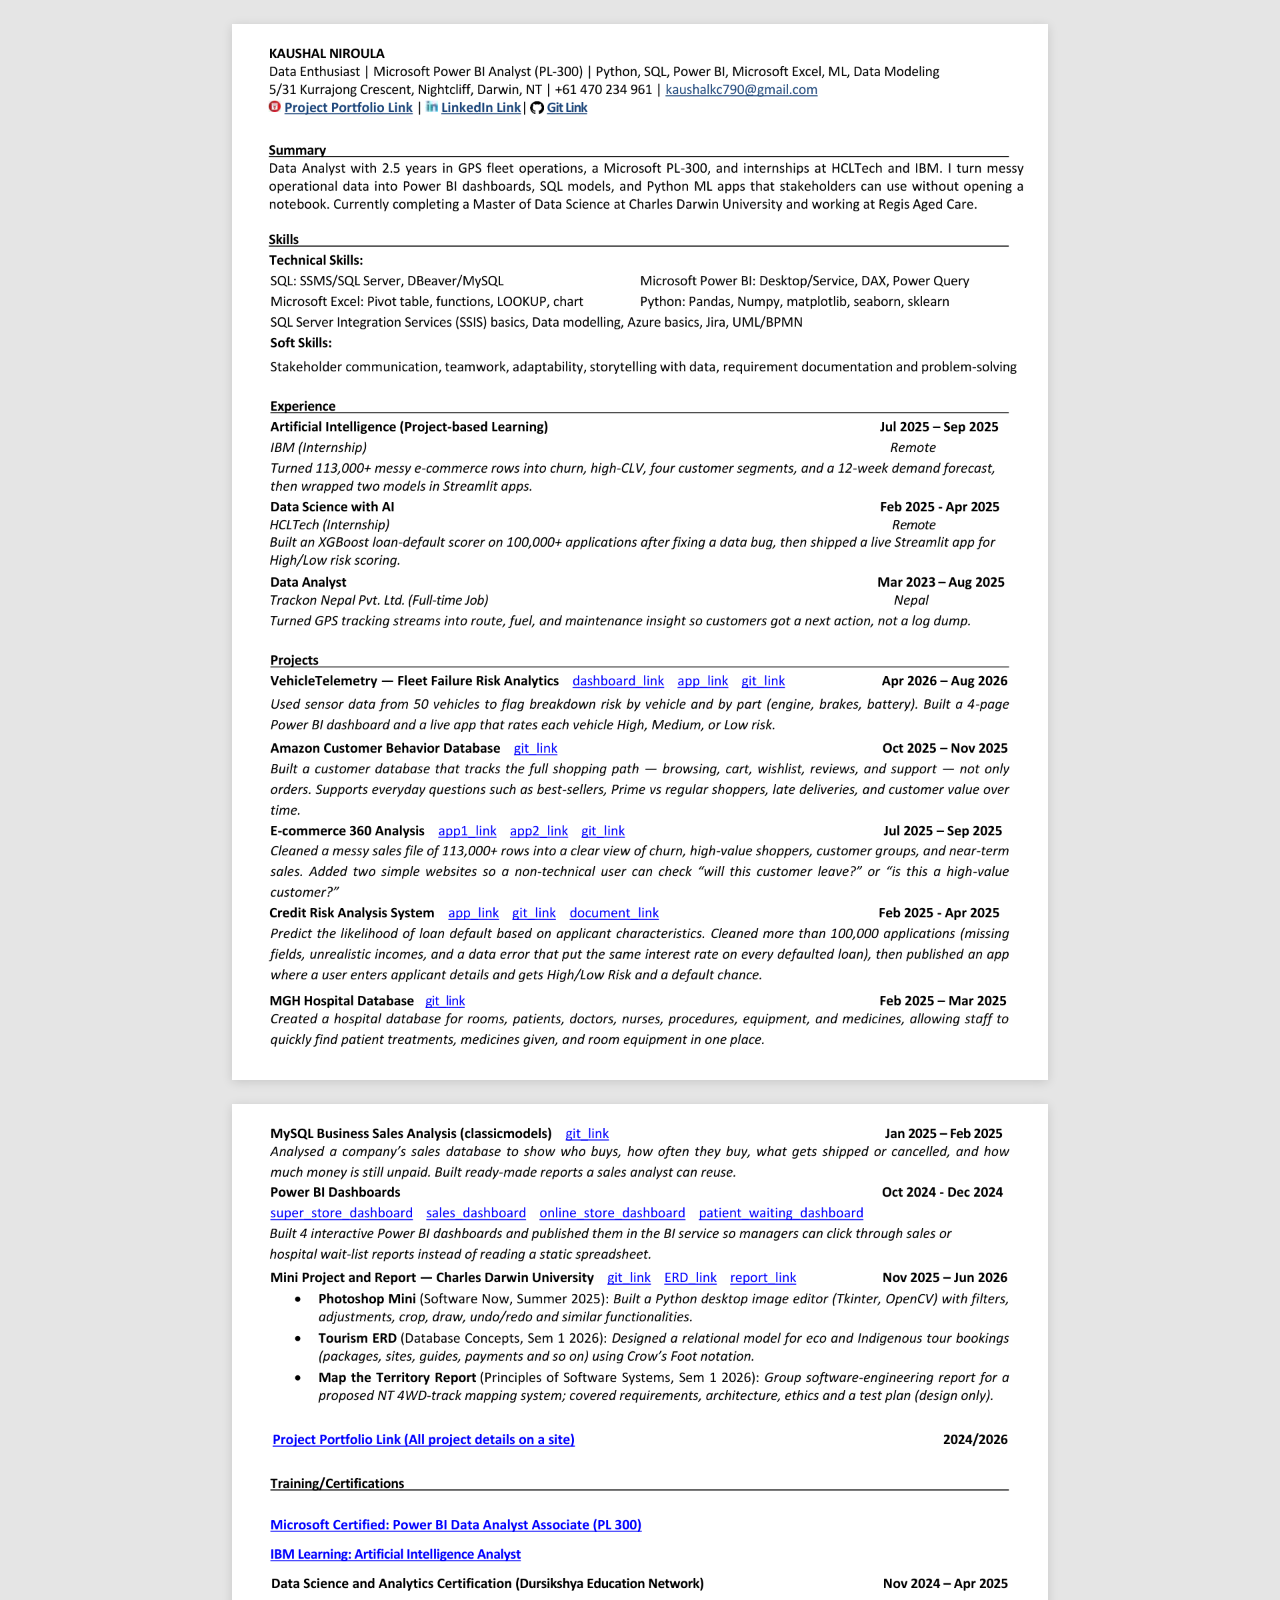
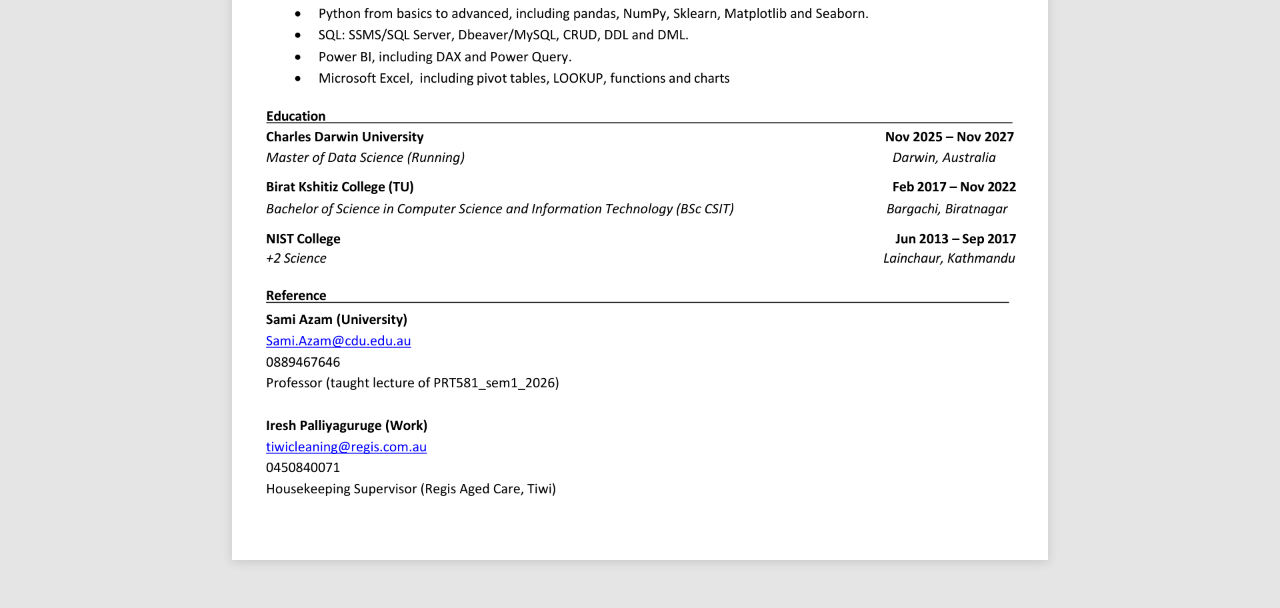
